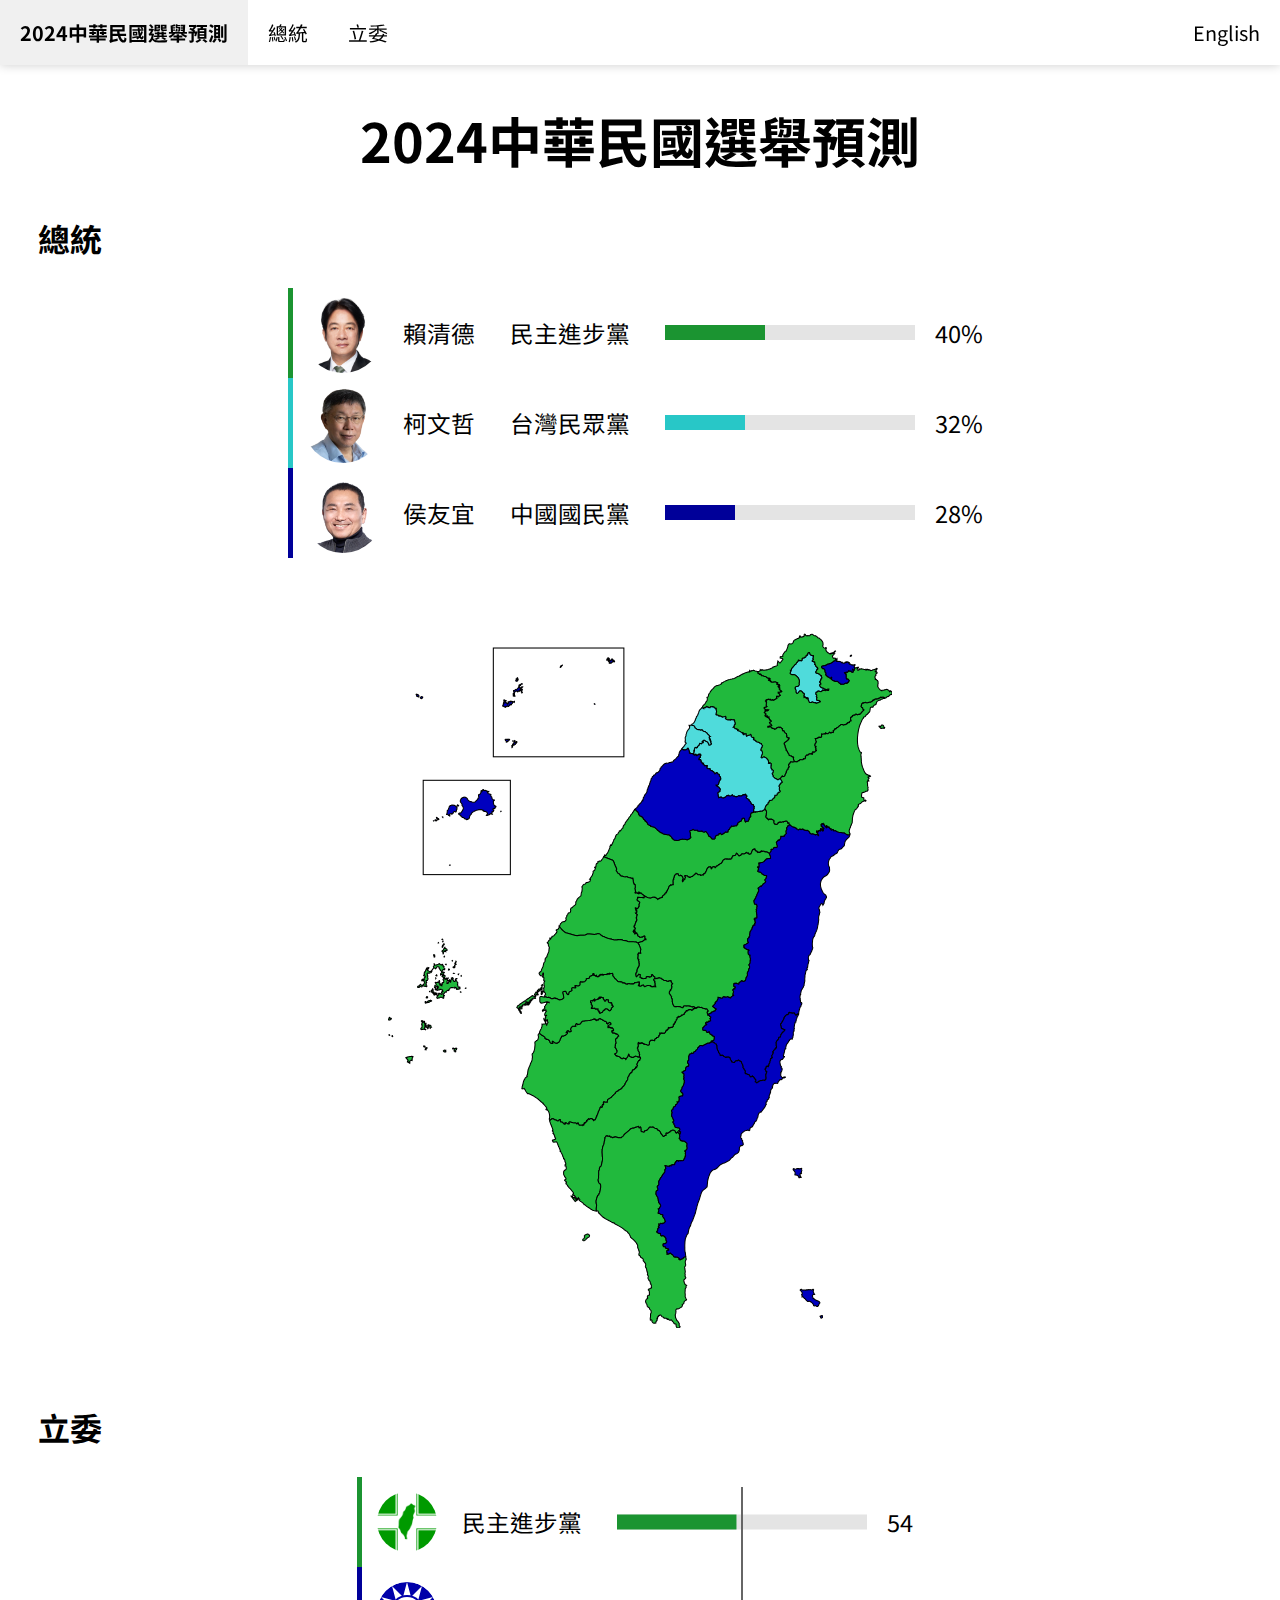
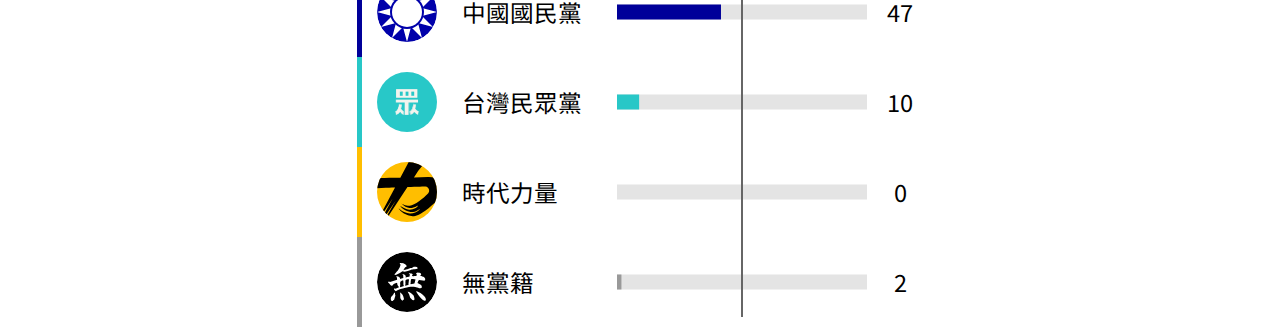
==== zh/index.html @ 4118e0be "added Chinese (Traditional)" ====
<html>
<head>
	<title>2024中華民國選舉預測</title>
	<link rel="stylesheet" href="../index.css">
	<link rel="stylesheet" href="https://fonts.googleapis.com/css2?family=Noto+Sans+TC:wght@100;300;400;500;700;900">
	<link rel="icon" href="../img/vote.png">
</head>

<body class="zh-tw">
<div class="navbar">
	<ul>
		<li id="nav-title"><a href="#main">2024中華民國選舉預測</a></li>
		<li ><a href="#presidential">總統</a></li>
		<li ><a href="#legislative">立委</a></li>
		<li id="lang-zh"><a href="../index.html">English</a></li>
	</ul>
</div>

<div id="main">
	<h1>2024中華民國選舉預測</h1>

	<div class="presidential">
		<h2 id="presidential">總統</h2>
		<table>
			<tr class="dpp-row">
				<td class="image"><img src="../img/laichingte.png" alt="Lai Ching-te"></td>
				<td class="nominee">賴清德</td>
				<td class="party">民主進步黨</td>
				<td class="share-bar">
					<svg width="250" height="15">
						<rect x="0" y="0" width="250" height="15" style="fill: #E4E4E4" />
						<rect x="0" y="0" width="100" height="15" style="fill: #1B9431" />
					</svg>
				</td>
				<td class="vote">40%</td>
			</tr>
			<tr class="tpp-row">
				<td class="image"><img src="../img/kowenje.png" alt="Ko Wen-je"></td>
				<td class="nominee">柯文哲</td>
				<td class="party">台灣民眾黨</td>
				<td class="share-bar">
					<svg width="250" height="15">
						<rect x="0" y="0" width="250" height="15" style="fill: #E4E4E4" />
						<rect x="0" y="0" width="80" height="15" style="fill: #28C7C7" />
					</svg>
				</td>
				<td class="vote">32%</td>
			</tr>
			<tr class="kmt-row">
				<td class="image"><img src="../img/houyuih.png" alt="Hou Yu-ih"></td>
				<td class="nominee">侯友宜</td>
				<td class="party">中國國民黨</td>
				<td class="share-bar">
					<svg width="250" height="15">
						<rect x="0" y="0" width="250" height="15" style="fill: #E4E4E4" />
						<rect x="0" y="0" width="70" height="15" style="fill: #000099" />
					</svg>
				</td>
				<td class="vote">28%</td>
			</tr>
		</table>
		<svg id="presidential-map" xmlns="http://www.w3.org/2000/svg" viewbox="0 0 1440 2055">
			<g fill="#F0F0F0" stroke="#000000" stroke-width="3">
				<path class="taipei county" d="M 1207.6293 134.4372 1207.5998 134.5578 1207.5789 134.6274 1207.537 134.7604 1207.6724 134.9954 1207.9014 135.1694 1207.9248 135.2117 1207.9974 135.3223 1208.2608 135.4317 1208.3937 135.4926 1208.6559 135.6244 1208.8037 135.6256 1208.9304 135.5945 1208.9908 135.5821 1209.0917 135.5349 1209.1939 135.515 1209.3231 135.5336 1209.4844 135.4665 1209.5484 135.4367 1209.7084 135.3658 1209.7872 135.3347 1209.9841 135.2825 1210.1171 135.2688 1210.2254 135.285 1210.2796 135.3248 1210.346 135.4155 1210.3817 135.4404 1210.4962 135.4727 1210.5738 135.4752 1210.7941 135.4143 1210.895 135.4255 1211.1585 135.7052 1211.3653 135.8058 1211.4945 135.8369 1211.6348 135.8817 1211.8613 136.0669 1211.9721 136.1129 1212.0964 135.9836 1212.1481 135.8407 1212.1789 135.7375 1212.5987 135.4217 1212.8793 135.3919 1213.1095 135.4105 1213.2314 135.4329 1213.2991 135.4652 1213.4382 135.5162 1213.6007 135.5423 1213.7964 135.561 1214.2334 135.7226 1214.3626 135.7996 1214.3774 135.8456 1214.2986 135.9078 1214.1189 136.0482 1214.1115 136.0545 1213.9675 136.2447 1213.9379 136.3453 1213.8998 136.5231 1213.8444 136.6648 1213.8641 136.7655 1213.9761 136.9196 1214.077 136.9905 1214.2137 137.0788 1214.3158 137.1782 1214.3552 137.2354 1214.4143 137.3435 1214.4131 137.433 1214.338 137.6431 1214.3799 137.7687 1214.4562 137.9415 1214.3749 138.1055 1214.418 138.1652 1214.4439 138.1863 1214.5005 138.2547 1214.5226 138.3057 1214.5386 138.5257 1214.5251 138.5655 1214.4771 138.6488 1214.434 138.7445 1214.4254 138.7818 1214.4414 138.8725 1214.5066 138.9695 1214.5497 139.095 1214.5386 139.2007 1214.3811 139.2703 1214.2962 139.2504 1214.2703 139.2305 1213.9761 139.417 1214.0426 139.6756 1214.0438 139.8459 1213.997 139.9441 1213.9478 139.9851 1213.7988 140.0858 1213.7435 140.1168 1213.6401 140.1728 1213.5662 140.2673 1213.5416 140.3617 1213.4886 140.4811 1213.3705 140.7769 1213.4973 141.0678 1213.613 141.2331 1213.6721 141.3027 1213.8112 141.488 1213.8592 141.5837 1213.8936 141.6918 1213.8936 141.7913 1213.853 141.9454 1213.8333 142.0436 1213.805 142.1319 1213.7631 142.1841 1213.6561 142.204 1213.5551 142.2239 1213.352 142.3283 1213.3139 142.3855 1213.2018 142.6217 1213.1686 142.7087 1213.1464 142.8852 1213.0984 142.9759 1213.0098 143.0542 1212.9113 143.1897 1212.9003 143.2768 1212.9323 143.3861 1212.9827 143.5303 1213.096 143.6571 1213.1784 143.82 1213.1206 144.0587 1213.5957 144.4353 1213.6339 144.5646 1213.6204 144.9176 1213.6745 145.0109 1213.7619 145.1675 1213.8419 145.3229 1213.9293 145.4298 1213.9773 145.482 1214.077 145.6125 1214.2248 145.8126 1214.2728 145.9755 1214.2875 146.0103 1214.3109 146.1247 1214.1078 146.2689 1214.0352 146.4603 1214.034 146.6169 1214.045 146.8432 1214.0475 146.8867 1214.0266 146.96 1213.9515 147.0868 1213.8764 147.2161 1213.7755 147.3342 1213.6314 147.4572 1213.5736 147.5418 1213.4899 147.676 1213.4173 147.8588 1213.3126 147.9632 1212.968 148.2528 1212.8338 148.4567 1212.7119 148.5922 1212.5433 148.7302 1212.2515 148.8818 1212.0915 149.0198 1211.7469 149.5282 1211.449 149.7283 1211.0944 150.8459 1211.0391 151.1691 1210.9061 151.7272 1210.9024 151.808 1210.9283 151.8851 1211.689 152.5949 1211.8798 152.6943 1212.2897 152.7789 1212.7685 152.7838 1213.0184 152.7441 1213.1452 152.7416 1213.5564 152.7838 1213.8665 152.7403 1214.1078 152.5849 1214.2666 152.672 1214.3097 152.8062 1214.3232 152.8646 1214.3897 153.0039 1214.5079 153.0523 1214.7565 153.0958 1214.9055 153.1555 1215.0138 153.2376 1215.1381 153.332 1215.2304 153.4178 1215.3068 153.4862 1215.5874 153.7224 1215.7056 153.8106 1215.7807 153.8529 1215.9272 153.915 1215.9949 153.9374 1216.2755 153.9424 1216.3814 153.9598 1216.5562 154.0555 1216.646 154.1898 1216.7384 154.2096 1216.9649 154.1922 1217.0215 154.1649 1217.1421 154.1301 1217.3908 153.9461 1217.701 153.7597 1217.7416 153.8765 1217.7662 153.9934 1217.7933 154.1214 1217.8708 154.4595 1217.9078 154.6335 1217.9188 154.682 1217.9459 154.8299 1217.9632 154.8909 1217.9915 155.004 1218.021 155.1059 1218.0456 155.2228 1218.0555 155.3396 1218.0579 155.3955 1218.0444 155.5087 1218.0616 155.7001 1218.0998 155.812 1218.1909 156.0009 1218.2906 156.206 1218.3214 156.2682 1218.3866 156.4024 1218.6956 157.1495 1218.7411 157.2863 1218.6266 157.6368 1218.6414 157.832 1218.6734 157.9501 1218.7079 158.0321 1218.778 158.2335 1218.7657 158.3839 1218.7423 158.5169 1218.6488 158.768 1218.522 158.8749 1218.3263 158.9905 1218.2266 159.0539 1218.2167 159.0788 1218.1675 159.2317 1218.1379 159.3311 1218.1219 159.4455 1218.1047 159.5711 1217.9262 159.9079 1217.8511 159.9726 1217.7404 160.0658 1217.632 160.1242 1217.4991 160.2485 1217.5237 160.4076 1217.6222 160.4959 1217.6591 160.5183 1217.8647 160.6451 1218.0124 160.7172 1218.0998 160.7681 1218.4186 160.9546 1218.5097 161.018 1218.6143 161.1038 1218.9553 161.2219 1219.1387 161.2281 1219.2557 161.2467 1219.3726 161.2741 1219.7148 161.565 1219.7923 161.7104 1219.8367 161.877 1219.8687 162.3518 1219.8637 162.6638 1219.865 162.7347 1219.9733 162.9522 1220.2109 163.171 1220.4718 163.539 1220.6072 163.7217 1220.7463 164.0188 1220.8928 164.3954 1221.0048 164.8268 1221.0036 165.0617 1220.9654 165.1823 1220.9051 165.4086 1220.8891 165.4657 1220.9027 165.5528 1221.4123 165.9443 1222.2444 167.262 1222.3355 167.4074 1222.4204 167.4509 1222.6137 167.5305 1222.7159 167.5653 1222.8857 167.6262 1223.3252 167.8636 1223.4113 167.9047 1223.5086 168.0103 1223.5898 168.1558 1223.7092 168.2838 1223.9259 168.5536 1223.9813 168.648 1224.0268 168.7549 1224.1991 168.796 1224.5758 168.9799 1224.7026 169.0657 1224.8306 169.1564 1224.987 169.2857 1225.2368 169.5903 1225.3058 169.7531 1225.4079 169.7382 1225.4744 169.7034 1225.5766 169.6375 1225.6467 169.5704 1225.728 169.466 1225.7809 169.3193 1226.1613 169.42 1226.1551 169.4796 1226.0973 169.5145 1225.9963 169.5953 1225.9853 169.7357 1225.9803 169.8128 1225.9742 169.9582 1225.936 170.131 1225.7428 170.4356 1225.5864 170.6556 1225.5815 170.7675 1225.5926 170.847 1225.5581 171.0335 1225.5827 171.2796 1225.6074 171.3716 1225.6874 171.5767 1225.7231 171.6861 1225.7255 171.798 1225.7169 171.895 1225.5778 172.4742 1225.5815 172.7241 1225.5938 172.8484 1225.6221 172.9031 1225.744 172.9391 1225.9299 172.9727 1226.0419 172.9938 1226.2401 173.0224 1226.4826 173.056 1226.7521 173.046 1227.0045 173.1107 1227.1793 173.1617 1227.2384 173.1853 1227.3073 173.2151 1227.3122 173.2188 1227.2679 173.3954 1227.1793 173.7422 1227.146 173.823 1227.0907 173.8739 1226.9688 174.0144 1226.6697 174.3587 1226.5072 174.544 1226.2536 174.7913 1226.1268 174.9629 1225.8695 175.163 1225.6591 175.4315 1225.616 175.6118 1225.5237 175.7162 1225.4326 175.7759 1225.3513 175.8194 1225.0103 175.9636 1224.7925 175.7323 1224.6509 175.5919 1224.5093 175.5683 1224.401 175.6466 1224.2065 175.6553 1224.0404 175.8604 1223.9567 176.1475 1223.932 176.2383 1223.852 176.467 1223.8016 176.8051 1223.8065 177.2439 1223.6785 177.6243 1223.6366 177.7275 1223.6255 177.7996 1223.6132 177.9935 1223.479 178.303 1223.335 178.492 1223.2944 178.5902 1223.2045 178.8139 1223.1775 178.8537 1223.0421 178.9805 1222.914 178.9246 1222.6875 179.0253 1222.594 179.1061 1222.5718 179.2229 1222.5595 179.3348 1222.5127 179.4976 1222.4697 179.6045 1222.333 179.9253 1222.2555 180.2261 1222.2124 180.333 1222.189 180.4014 1222.0991 180.6214 1222.0499 180.7084 1221.9761 180.8016 1221.9194 180.9197 1221.8148 181.1559 1221.8394 181.3063 1221.8776 181.3784 1221.7717 181.55 1221.7151 181.6084 1221.5821 181.7327 1221.5674 181.7526 1221.5181 181.8607 1221.4283 182.0385 1221.4012 182.0584 1221.2781 182.2386 1221.2252 182.3567 1221.1993 182.3766 1221.0824 182.5332 1220.9236 182.578 1220.8423 182.7247 1220.8239 182.7968 1220.8214 182.9646 1220.8522 183.0417 1220.8805 183.0914 1220.9839 183.207 1221.0688 183.2965 1221.139 183.3736 1221.1673 183.422 1221.2239 183.5265 1221.2843 183.6818 1221.3163 183.8211 1221.4024 184.3183 1221.5563 184.5421 1221.8419 185.1561 1221.9773 185.3575 1222.1151 185.4296 1222.2173 185.4918 1222.3663 185.6235 1222.4943 185.621 1222.6531 185.6111 1222.7454 185.6297 1222.887 185.7404 1222.9497 185.8237 1222.983 185.8746 1223.1787 185.9144 1223.3695 185.8125 1223.5357 185.8485 1223.7425 185.9007 1223.8299 185.9169 1223.9874 185.9331 1224.0379 185.9306 1224.1795 185.9268 1224.3013 185.9119 1224.6275 185.9741 1225.0584 186.2724 1225.275 186.3184 1225.4079 186.3495 1225.467 186.3793 1225.7465 186.5148 1225.8043 186.5136 1226.2487 186.5322 1226.5207 186.5397 1226.5626 186.5496 1226.6524 186.6217 1226.7571 186.7125 1226.8678 186.7448 1227.3295 186.8032 1227.6557 186.976 1227.732 187.027 1227.7935 187.0866 1227.9659 187.2072 1228.0373 187.2395 1228.2625 187.3825 1228.3056 187.4198 1228.3881 187.4844 1228.4385 187.5304 1228.7894 187.7964 1229.2411 187.9406 1229.3999 188.0289 1229.5981 188.0774 1229.779 188.0799 1229.9452 188.0761 1230.1631 188.0736 1230.4019 188.1047 1230.5693 188.1557 1230.7121 188.2352 1231.0112 188.3546 1231.1405 188.408 1231.3337 188.4888 1231.5344 188.6691 1231.6821 188.8655 1231.7276 188.8978 1231.8803 189.1141 1231.9012 189.1676 1231.9578 189.2794 1232.0908 189.4497 1232.108 189.574 1232.14 189.6598 1232.1942 189.7257 1232.273 189.814 1232.364 189.9246 1232.4391 190.0762 1232.7038 190.2242 1232.8934 190.3249 1232.9537 190.3771 1233.0472 190.4964 1233.0743 190.5449 1233.1211 190.6356 1233.2774 190.7251 1233.3353 190.75 1233.4719 190.8619 1233.8018 191.1416 1233.9581 191.2684 1234.1674 191.4536 1234.3828 191.5493 1234.453 191.5853 1234.5798 191.691 1234.6376 191.7333 1234.6881 191.788 1234.7373 191.8588 1234.7878 191.9682 1234.8838 192.1559 1235.1891 192.3846 1235.3319 192.4294 1235.4353 192.4617 1235.5177 192.494 1235.5879 192.5313 1235.727 192.5239 1235.8526 192.4841 1235.9621 192.448 1236.1172 192.4518 1236.1689 192.4431 1236.3142 192.4244 1236.3462 192.4294 1236.516 192.4381 1236.5862 192.4381 1236.6896 192.4518 1236.7807 192.4816 1236.8952 192.6072 1237.0195 192.7911 1237.102 192.9341 1237.1586 193.0708 1237.1377 193.1765 1237.086 193.2623 1236.7795 193.5109 1236.6958 193.5867 1236.6884 193.6128 1236.6539 193.716 1236.596 193.9683 1236.5788 194.0367 1236.5517 194.1548 1236.537 194.4258 1236.6441 194.5551 1236.7635 194.7316 1236.7893 194.7751 1236.8225 194.8721 1236.8435 194.964 1236.889 195.2002 1237.006 195.4004 1237.1167 195.552 1237.1709 195.6428 1237.2091 195.8118 1237.1414 195.8864 1237.0761 195.9486 1237.0687 195.9896 1237.0429 196.0567 1237.0293 196.1475 1237.1118 196.3613 1237.1377 196.401 1237.1968 196.4557 1237.2509 196.5117 1237.3851 196.6745 1237.4072 196.7093 1237.4762 196.8113 1237.6399 196.9741 1237.9341 197.2936 1238.1015 197.4502 1238.1987 197.6068 1238.2443 197.9014 1238.2541 198.0407 1238.2468 198.0755 1238.2689 198.2619 1238.2898 198.3191 1238.3502 198.4297 1238.4265 198.5665 1238.4265 198.6386 1238.4142 198.6759 1238.3231 198.8362 1238.2468 198.9593 1238.1778 199.1408 1238.0904 199.29 1238.0116 199.3981 1237.8935 199.5535 1237.8972 199.863 1237.9427 199.9911 1238.0523 200.1402 1238.1015 200.2223 1238.1298 200.3143 1238.1298 200.3951 1238.0633 200.5952 1238.0129 200.7232 1237.9464 200.8811 1237.859 200.9905 1237.7187 201.0775 1237.294 201.1359 1237.1574 201.1658 1236.9973 201.2876 1236.969 201.3274 1236.8964 201.4107 1236.8656 201.4455 1236.8102 201.5412 1236.7622 201.6195 1236.5616 201.8184 1236.3868 201.9613 1236.2735 202.0633 1236.1246 202.2261 1236.0975 202.3231 1236.132 202.5021 1236.1443 202.5406 1236.2292 202.6699 1236.2809 202.7718 1236.2711 202.9409 1236.1234 203.0913 1235.9892 203.1261 1235.9375 203.2554 1235.9498 203.3126 1235.9953 203.4195 1236.0692 203.4655 1236.0938 203.4742 1236.1788 203.458 1236.3031 203.3511 1236.4151 203.187 1236.4926 203.1112 1236.5579 203.0565 1236.5862 203.0515 1236.5813 203.146 1236.5702 203.2019 1236.564 203.2902 1236.5517 203.407 1236.5148 203.5413 1236.4963 203.5724 1236.4471 203.6668 1236.3548 203.7476 1236.0483 203.8695 1235.6519 204.0161 1235.5928 204.1094 1235.5928 204.1641 1235.5781 204.2486 1235.5941 204.3779 1235.6002 204.5184 1235.6101 204.7446 1235.5633 204.9161 1235.4759 205.1076 1235.455 205.1921 1235.402 205.3947 1235.0968 205.4531 1234.933 205.3885 1234.8838 205.3686 1234.837 205.3748 1234.7558 205.4121 1234.5834 205.8957 1234.5194 205.9802 1234.4702 206.0312 1234.3668 206.1418 1234.2806 206.2288 1234.2326 206.4302 1234.2597 206.6689 1234.3508 206.8479 1234.4591 206.9299 1234.501 206.9585 1234.5884 207.1238 1234.5908 207.5763 1234.6007 207.7367 1234.6142 207.7852 1234.6155 207.9642 1234.6635 208.1146 1234.7065 208.2004 1234.7336 208.3856 1234.7016 208.4602 1234.4517 208.4452 1234.4087 208.5733 1234.1145 208.9226 1233.9741 209.0021 1233.8449 209.022 1233.7538 208.9947 1233.7119 208.9885 1233.675 209.1414 1233.4313 209.2992 1233.3094 209.385 1233.2122 209.5392 1233.1568 209.5752 1232.8318 209.5615 1232.7247 209.5702 1232.6705 209.6026 1232.6398 209.7256 1232.6398 209.794 1232.6755 209.9295 1232.7641 210.0662 1232.817 210.157 1232.8404 210.2228 1232.849 210.3223 1232.8478 210.4205 1232.8355 210.4814 1232.8269 210.5659 1232.801 210.6492 1232.7592 210.7897 1232.79 210.9003 1232.8355 211.0209 1232.7284 211.0532 1232.6016 210.9588 1232.5105 210.8456 1232.4588 210.7425 1232.4231 210.6492 1232.3222 210.597 1232.1942 210.6554 1232.1732 210.7014 1232.1696 210.9675 1232.1708 211.047 1232.1499 211.1328 1232.0403 211.4063 1232.0255 211.446 1231.9591 211.6002 1231.9135 211.6959 1231.8938 211.7382 1231.8889 211.7469 1231.9948 211.8003 1232.3628 211.9308 1232.529 211.993 1232.6152 212.0377 1232.7863 212.1123 1232.8724 212.1409 1233.0029 212.167 1233.1543 212.2354 1233.6208 212.5462 1233.8781 212.76 1234.0603 212.9278 1234.4764 213.3691 1234.5674 213.4698 1234.8235 213.8191 1234.8764 213.9086 1235.0364 214.2355 1235.0684 214.3151 1235.1054 214.4481 1235.2198 214.7613 1235.2999 214.949 1235.3528 215.0472 1235.4242 215.174 1235.4931 215.2934 1235.5842 215.4363 1235.6778 215.5693 1235.8341 215.7856 1235.8636 215.8291 1235.9252 215.9149 1235.9658 216.0007 1236.084 216.1859 1236.1332 216.2779 1236.1837 216.3811 1236.2181 216.4855 1236.228 216.5551 1236.1985 216.6918 1236.0729 216.795 1235.8107 216.9144 1235.7541 216.9056 1235.6519 216.7341 1235.5559 216.6545 1235.4685 216.5924 1235.3319 216.5004 1235.2358 216.3985 1235.0832 216.2282 1234.9675 216.1312 1234.5601 215.946 1234.4 215.9398 1234.2363 215.9659 1234.0751 216.2095 1234.0615 216.3487 1234.0628 216.447 1234.1206 216.6235 1234.24 216.7987 1234.3471 216.9827 1234.3754 217.0436 1234.5305 217.4414 1234.5256 217.6154 1234.5145 217.6851 1234.4567 217.792 1233.9717 218.0381 1233.6565 218.1873 1233.4337 218.2954 1233.2589 218.3824 1233.0029 218.5018 1232.9746 218.5465 1232.7383 218.8424 1232.5339 219.0487 1232.4724 219.1009 1232.2988 219.2476 1232.2545 219.2687 1232.0772 219.4092 1232.0157 219.5994 1232.0034 220.0966 1232.0071 220.3564 1232.0735 220.5081 1232.1105 220.8201 1232.1203 220.9568 1232.2028 221.1209 1232.3653 221.3621 1232.4305 221.4765 1232.4847 221.5958 1232.5647 221.7599 1232.6902 221.9936 1232.801 222.2136 1232.8773 222.3727 1233.0681 222.7556 1233.1654 222.947 1233.2983 223.2006 1233.3365 223.2789 1233.419 223.4443 1233.5531 223.6755 1233.6171 223.7575 1233.7279 223.847 1233.8166 223.9266 1233.9667 224.0994 1234.0529 224.2199 1234.1883 224.425 1234.2252 224.5195 1234.2856 224.6413 1234.384 224.8017 1234.4296 224.875 1234.6278 225.1672 1234.7312 225.3064 1234.8383 225.4295 1234.9096 225.4978 1234.9897 225.5786 1235.0352 225.6134 1235.2297 225.6756 1235.2999 225.6818 1235.5424 225.7638 1235.7799 225.9453 1235.9116 226.0709 1236.2342 226.4015 1236.3646 226.5457 1236.4619 226.6874 1236.5099 226.7931 1236.6724 226.9808 1236.8189 226.9932 1236.8976 226.9572 1237.1044 226.8839 1237.2595 226.8466 1237.3371 226.8689 1237.4713 226.8963 1237.5279 226.9236 1237.6313 226.9734 1237.7999 227.0865 1237.8787 227.1499 1237.9045 227.176 1238.0363 227.2394 1238.1926 227.2829 1238.3686 227.3189 1238.733 227.4171 1238.8942 227.4706 1239.1232 227.5887 1239.1712 227.6185 1239.3165 227.9044 1239.3694 228.1381 1239.3903 228.4439 1239.4974 228.4787 1239.634 228.4253 1239.8827 228.3084 1240.0661 228.25 1240.268 228.1891 1240.4809 228.1381 1240.7136 228.0685 1240.7936 228.0511 1240.9142 228.0399 1241.0706 228.0685 1241.2047 228.1157 1241.2478 228.1468 1241.3414 228.3258 1241.3672 228.4377 1241.4017 228.5471 1241.4411 228.618 1241.6306 228.6416 1241.8867 228.5235 1242.0122 228.6242 1242.0565 228.6702 1242.1587 228.7435 1242.219 228.7796 1242.3064 228.828 1242.3815 228.8591 1242.5649 228.8976 1242.8222 228.9586 1242.9871 229.0443 1243.1275 229.0928 1243.2247 229.1214 1243.2764 229.1363 1243.349 229.1898 1243.434 229.2258 1243.5078 229.2457 1243.6014 229.3315 1243.6235 229.3713 1243.6666 229.4421 1243.7085 229.5117 1243.7319 229.5689 1243.7713 229.6137 1244.0113 229.7877 1244.3978 230.0835 1244.4827 230.1594 1244.5751 230.2451 1244.7573 230.2762 1244.8656 230.2924 1245.3826 230.6106 1245.4466 230.6454 1245.8343 230.7287 1245.9587 230.8319 1246.0768 230.8704 1246.1642 230.9052 1246.2701 231.0096 1246.4264 231.1327 1246.6751 231.2421 1246.7058 231.3304 1246.776 231.4596 1246.893 231.5367 1247.1675 231.6063 1247.2339 231.6013 1247.3841 231.6001 1247.506 231.6821 1247.5847 231.7331 1247.6869 231.7219 1247.7792 231.7542 1247.89 231.8798 1248.0968 232.0737 1248.1091 232.1707 1248.0759 232.295 1248.071 232.4379 1248.3061 232.5747 1248.3787 232.5461 1248.5277 232.464 1248.7701 232.2477 1248.8625 232.1881 1249.0126 232.3099 1249.1776 232.5175 1249.297 232.6058 1249.3807 232.5809 1249.4989 232.5225 1249.6195 232.479 1249.7832 232.5585 1250.0245 232.75 1250.0614 232.7698 1250.2978 232.7002 1250.443 232.6704 1250.5575 232.6779 1250.6055 232.689 1250.8197 232.5337 1250.8357 232.5013 1250.9095 232.4616 1250.9711 232.4814 1251.1816 232.704 1251.2924 232.7798 1251.3293 232.7947 1251.5829 232.8357 1251.6961 232.8382 1251.7774 232.8034 1251.8869 232.7412 1252.0297 232.6368 1252.1036 232.5921 1252.2242 232.6095 1252.3276 232.6617 1252.4125 232.6915 1252.5295 232.6853 1252.607 232.7848 1252.644 232.8531 1252.6833 232.8482 1252.7313 232.7997 1252.9086 232.7164 1253.3542 232.6244 1253.6361 232.5088 1253.7974 232.3845 1253.817 232.3422 1253.8626 232.2042 1253.9426 232.0774 1254.1482 231.9308 1254.2466 231.891 1254.3267 231.85 1254.4301 231.7841 1254.5741 231.6933 1254.8806 231.5541 1254.9618 231.487 1255.0369 231.4422 1255.2376 231.3042 1255.3471 231.2446 1255.4678 231.1924 1255.5355 231.1576 1255.6512 231.1029 1255.7435 231.0817 1255.9331 231.0755 1256.0008 231.088 1256.1509 231.1315 1256.3319 231.1812 1256.8144 231.2346 1257.0015 231.3018 1257.1295 231.3975 1257.6465 231.5802 1257.7832 231.6175 1257.9814 231.5603 1258.0872 231.4783 1258.1451 231.4298 1258.2879 231.3863 1258.3297 231.3813 1258.3186 231.6411 1258.2583 231.7903 1258.1241 232.0625 1258.0724 232.1893 1258.0023 232.249 1257.8533 232.387 1257.8336 232.428 1257.8139 232.5486 1257.8016 232.7512 1257.809 232.868 1257.8644 233.0819 1257.9383 233.3292 1258.0884 233.6649 1258.0884 233.7059 1258.0466 233.8401 1257.8743 234.3933 1257.8349 234.4853 1257.6416 234.6059 1257.5517 234.7389 1257.489 234.9887 1257.4471 235.1976 1257.3006 235.3691 1257.0865 235.4574 1256.7541 235.5742 1256.4636 235.527 1256.1928 235.4611 1255.9035 235.3592 1255.7595 235.2672 1255.6179 235.2038 1255.4985 235.2013 1255.4444 235.1976 1255.2376 235.1789 1255.0751 235.1827 1255.0209 235.1827 1254.9668 235.1864 1254.7575 235.1988 1254.7009 235.2038 1254.4941 235.1566 1254.451 235.1715 1254.3944 235.1653 1254.3119 235.1068 1253.9229 235.2896 1253.7949 235.1976 1253.5438 235.1081 1253.5216 235.113 1253.3998 235.0733 1253.2705 235.0136 1253.1499 234.9614 1253.0662 234.9974 1252.9037 235.0584 1252.6846 234.9216 1252.4556 234.7861 1252.3116 234.7289 1252.1109 234.6631 1251.9103 234.6432 1251.6284 234.7526 1251.5583 234.7588 1251.4918 234.7749 1251.2505 234.8135 1251.0068 234.8992 1250.8702 234.9253 1250.7409 234.9378 1250.5796 234.939 1250.3852 234.9166 1250.2165 234.8856 1249.974 234.8818 1249.8977 234.8968 1249.8337 234.9527 1249.7463 235.0285 1249.6921 235.0745 1249.6195 235.1429 1249.5604 235.2299 1249.4927 235.3269 1249.4066 235.4052 1249.361 235.44 1249.2601 235.5257 1249.0336 235.614 1248.8095 235.7806 1248.5769 235.977 1248.2839 236.1771 1247.9626 236.2169 1247.7571 235.9857 1247.7152 235.8676 1247.6217 235.6476 1247.565 235.5419 1247.4592 235.394 1247.3952 235.3368 1247.3016 235.1976 1247.2265 235.1292 1247.1502 235.0695 1247.1133 235.0409 1246.9607 234.9788 1246.8868 234.9589 1246.8277 234.9477 1246.6837 234.893 1246.5594 234.8147 1246.3698 234.6991 1246.2578 234.5897 1246.1211 234.6084 1245.9993 234.6631 1245.9168 234.7041 1245.774 234.7376 1245.4675 234.9365 1245.3764 234.995 1245.193 235.1242 1245.0748 235.2013 1245.0428 235.2038 1244.921 235.1951 1244.8533 235.1839 1244.7831 235.1727 1244.7068 235.1615 1244.5369 235.1479 1243.7836 235.0621 1243.6002 234.9651 1243.5768 234.9452 1243.5201 234.9092 1243.3257 234.8706 1243.2641 234.9179 1243.0893 235.0409 1242.9465 235.0671 1242.7286 235.1416 1242.6191 235.1914 1242.4701 235.2983 1242.3261 235.2846 1242.3606 235.0037 1242.3471 234.944 1242.2806 234.9005 1242.1809 234.8719 1241.963 234.8247 1241.8239 234.7737 1241.6725 234.6581 1241.6183 234.6046 1241.4952 234.4878 1241.3684 234.3958 1241.297 234.3734 1241.201 234.3796 1241.1419 234.3436 1241.057 234.2852 1240.9979 234.2168 1240.8576 234.0999 1240.6385 233.9781 1240.0686 234.274 1239.991 234.3399 1239.8421 234.5052 1239.8039 234.5661 1239.6291 234.985 1239.5491 235.2137 1239.5048 235.3517 1239.4937 235.4487 1239.506 235.532 1239.5146 235.6438 1239.5208 235.7346 1239.5183 235.8228 1239.5072 235.9136 1239.4765 235.9931 1239.4038 236.1336 1239.3041 236.2915 1239.1687 236.519 1239.122 236.5973 1239.037 236.6992 1238.9484 236.8832 1238.8868 237.061 1238.845 237.2027 1238.7268 237.3556 1238.648 237.4003 1238.5213 237.4737 1238.1495 237.5445 1237.9513 237.5097 1237.7322 237.5321 1237.603 237.7011 1237.5131 237.8615 1237.4565 237.9286 1237.4072 237.9858 1237.2805 238.0902 1237.0798 238.1959 1236.985 238.2506 1236.6834 238.3277 1236.02 238.7006 1235.951 238.7714 1235.8673 238.8398 1235.7553 238.8696 1235.4303 238.8112 1235.3306 238.7714 1235.2482 238.7254 1235.0844 238.626 1234.997 238.5725 1234.8198 238.4868 1234.6992 238.4631 1234.6155 238.4346 1234.4456 238.2854 1234.2375 238.1996 1234.0923 238.2207 1233.9741 238.2904 1233.7993 238.3774 1233.6528 238.3799 1233.2749 238.2941 1232.9611 238.2655 1232.7493 238.2158 1232.6065 238.1424 1232.4908 238.0082 1232.4219 237.8913 1232.3714 237.8056 1232.2459 237.6688 1232.0982 237.5147 1231.9812 237.4637 1231.868 237.4824 1231.7658 237.5097 1231.4765 237.5706 1231.383 237.598 1231.2082 237.6539 1231.0666 237.6651 1230.8118 237.7123 1230.6875 237.7645 1230.5484 237.7993 1230.4167 237.7409 1230.3342 237.6775 1230.2653 237.5942 1230.2345 237.5433 1230.1274 237.5209 1230.0449 237.5358 1229.8677 237.5893 1229.3704 237.3618 1229.0651 237.3891 1228.9875 237.3916 1228.8004 237.2996 1228.649 237.1853 1228.5863 237.0659 1228.521 236.918 1228.4484 236.8099 1228.281 236.826 1228.1628 236.9379 1228.0508 237.0846 1227.9929 237.23 1227.9339 237.3941 1227.8834 237.4848 1227.6963 237.6502 1227.4612 237.6663 1226.7854 237.7161 1226.5306 237.7322 1226.1576 237.8031 1226.0665 237.8192 1225.8745 237.8379 1225.7551 237.8416 1225.6197 237.8913 1225.5901 237.9423 1225.5003 238.1039 1225.3784 238.3774 1225.3427 238.4905 1225.3316 238.5962 1225.2799 238.8075 1225.1334 239.0834 1225.0879 239.1779 1225.051 239.393 1225.0596 239.5508 1225.0387 239.8082 1225.0091 239.925 1224.9476 240.0543 1224.8639 240.1836 1224.4761 240.2159 1224.3863 240.1798 1224.2582 240.155 1224.1462 240.1699 1223.8754 240.3452 1223.8003 240.3663 1223.6465 240.3576 1223.4384 240.2867 1223.0027 240.3725 1222.7725 240.3713 1222.5509 240.3626 1222.4512 240.3514 1222.2185 240.3539 1222.1632 240.3725 1222.0548 240.4919 1222.0204 240.6025 1222.1668 241.3197 1221.6289 242.032 1221.1821 244.8091 1221.3064 246.1454 1222.3835 246.5556 1223.3892 247.5712 1223.804 248.547 1223.7695 249.9181 1223.3129 251.0531 1222.5398 252.1669 1223.1467 252.9649 1223.0347 253.7866 1224.5303 254.5138 1224.5315 255.9533 1223.4864 256.8272 1223.9136 260.4744 1223.2156 261.3607 1223.8397 262.5143 1225.083 262.9667 1226.2918 263.8207 1228.926 263.9189 1229.5464 263.7014 1230.701 264.4124 1231.2279 264.3553 1232.1745 265.3957 1233.9618 266.1751 1234.1883 266.7768 1234.0123 268.0137 1233.2282 268.215 1232.5708 267.8123 1231.5258 268.5979 1230.8475 268.4487 1228.5026 269.8671 1228.0643 270.383 1226.3964 270.4675 1224.1868 271.7106 1222.8205 271.4968 1222.0659 271.9381 1220.8731 271.3153 1220.1038 269.7913 1218.9245 269.5675 1217.6443 270.2872 1216.0441 270.3954 1215.34 269.5911 1214.1681 269.4942 1212.2749 268.4425 1210.1097 268.3033 1210.0026 269.2095 1209.2813 269.8944 1207.9087 269.7092 1206.0857 269.9118 1204.7144 269.606 1203.044 269.575 1201.6014 267.4381 1201.0413 265.1906 1200.3064 264.5442 1199.8103 262.6871 1199.0841 262.3377 1198.6742 260.3501 1199.1358 258.0566 1198.4341 256.8036 1197.4912 256.5002 1197.5749 257.3878 1196.536 258.5202 1195.5205 258.8074 1194.3227 258.5202 1193.9732 257.9459 1194.2895 256.6308 1193.8944 255.9235 1191.7501 256.223 1190.0944 255.7034 1189.9258 255.2323 1190.1732 253.5865 1189.7399 252.5435 1189.0383 252.045 1188.6308 253.1775 1187.3322 254.6356 1187.3543 253.0681 1187.1426 251.7691 1186.7253 250.4924 1187.2694 248.4177 1188.1951 247.6383 1188.4154 246.936 1187.7642 245.632 1187.3654 244.0732 1187.3593 244.062 1187.2694 243.929 1187.2029 243.8333 1187.1303 243.7512 1186.8016 243.4728 1186.6293 243.392 1186.5862 243.3808 1186.4324 243.3534 1186.3388 243.3335 1186.1837 243.3199 1186.0225 243.3012 1185.9597 243.29 1185.855 243.2664 1185.7935 243.244 1185.4611 243.1048 1185.0155 242.8711 1184.9171 242.8214 1184.773 242.7269 1184.5428 242.5827 1184.3964 242.4684 1184.3508 242.4373 1184.2437 242.3565 1184.1292 242.2197 1184.0098 242.0407 1183.9175 241.9065 1183.8461 241.8008 1183.7378 241.6392 1183.6332 241.4987 1183.531 241.3558 1183.4313 241.2278 1183.3833 241.1693 1183.3377 241.1022 1183.2282 240.9729 1183.1913 240.9157 1182.9783 240.6162 1182.8614 240.4608 1182.8047 240.3663 1182.7543 240.2979 1182.7284 240.247 1182.5586 239.9598 1182.481 239.8405 1182.4084 239.7323 1182.3604 239.6403 1182.193 239.3656 1182.1647 239.2997 1182.0576 239.1319 1181.9837 239.0188 1181.9271 238.9318 1181.8643 238.8535 1181.8249 238.8075 1181.6156 238.5539 1181.511 238.4507 1181.3522 238.3078 1181.2611 238.2195 1181.1664 238.1337 1181.0519 238.038 1180.9435 237.9498 1180.8217 237.8615 1180.6124 237.7272 1180.4549 237.6477 1180.3638 237.5967 1180.333 237.5768 1179.976 237.3966 1179.7114 237.2909 1179.4603 237.1989 1179.2904 237.1467 1179.1796 237.1119 1179.0922 237.0833 1179.0368 237.0585 1178.9937 237.0435 1178.7032 236.9416 1178.558 236.8844 1178.3893 236.8322 1178.0545 236.7129 1177.9203 236.6843 1177.6261 236.6134 1177.5043 236.5824 1177.3135 236.55 1177.1916 236.5326 1177.1141 236.5152 1176.9934 236.5053 1176.9085 236.4916 1176.7989 236.468 1176.7115 236.473 1176.6525 236.473 1176.4875 236.4556 1176.3755 236.4705 1176.2844 236.4705 1176.2204 236.4767 1176.0887 236.4954 1176.0518 236.5028 1175.941 236.5264 1175.8277 236.55 1175.7539 236.5724 1175.5434 236.6532 1175.4535 236.6768 1175.3698 236.7253 1175.2566 236.7663 1175.1692 236.8285 1175.1372 236.8496 1175.0768 236.8894 1174.9107 237.0361 1174.8762 237.0771 1174.6275 237.327 1174.4589 237.4848 1174.2509 237.6949 1174.065 237.8727 1173.9345 238.0082 1173.7191 238.2394 1173.5468 238.4358 1173.3252 238.6993 1173.1479 238.9256 1172.9744 239.1419 1172.9128 239.2189 1172.6962 239.4949 1172.4832 239.7783 1172.4315 239.8653 1172.1238 240.283 1172.0278 240.4123 1171.7447 240.8151 1171.4972 241.193 1171.3606 241.3906 1171.2424 241.5497 1171.1218 241.6964 1170.9359 241.9028 1170.8571 241.991 1170.7008 242.1514 1170.6614 242.1924 1170.4435 242.3714 1170.3352 242.4696 1169.7838 242.8674 1169.5622 243.0054 1168.9159 243.4119 1168.8125 243.4728 1168.538 243.602 1168.3583 243.6679 1168.1811 243.7301 1168.0309 243.7674 1167.9927 243.7786 1167.7785 243.8134 1167.6456 243.8295 1167.4314 243.8469 1167.3231 243.8482 1167.1421 243.8482 1167.0449 243.8494 1166.6744 243.7313 1166.5944 243.6518 1166.4897 243.5088 1166.3789 243.3273 1166.2731 243.1508 1166.1881 242.9979 1166.1512 242.9072 1166.07 242.7592 1166.0207 242.671 1165.9469 242.5541 1165.7967 242.3453 1165.6711 242.1899 1165.4397 241.8853 1165.3622 241.7884 1165.1677 241.6342 1165.0151 241.5522 1164.9757 241.5447 1164.94 241.3657 1164.887 241.1221 1164.855 241.0003 1164.7873 240.8797 1164.7344 240.7715 1164.7098 240.7119 1164.6667 240.6472 1164.6236 240.559 1164.5879 240.4769 1164.5387 240.3377 1164.4944 240.201 1164.4771 240.0854 1164.4784 240.0319 1164.4747 239.9834 1164.4697 239.889 1164.4599 239.6826 1164.4464 239.6118 1164.4291 239.5347 1164.4254 239.5024 1164.4205 239.4141 1164.4143 239.3221 1164.391 239.1642 1164.391 239.0536 1164.3934 238.9616 1164.4057 238.8535 1164.407 238.6633 1164.402 238.4893 1164.3959 238.4445 1164.3934 238.2829 1164.3922 238.2406 1164.3786 238.0815 1164.3786 238.0517 1164.3762 237.9547 1164.3663 237.8801 1164.3651 237.818 1164.3491 237.7546 1164.3257 237.6191 1164.3196 237.4799 1164.3109 237.4314 1164.3085 237.3382 1164.3073 237.2909 1164.3085 237.2076 1164.3146 237.1331 1164.3122 237.0647 1164.3122 236.9677 1164.359 236.7589 1164.3922 236.5724 1164.4057 236.4605 1164.4254 236.3313 1164.439 236.2144 1164.4624 235.4847 1164.3848 235.2896 1164.2814 235.036 1164.1682 234.7613 1164.0635 234.5015 1163.986 234.3162 1163.8949 234.1049 1163.8715 234.0477 1163.869 233.916 1163.8629 233.8016 1163.8616 233.5343 1163.8555 233.4921 1163.8333 233.4299 1163.7299 233.2758 1163.5613 233.1552 1163.4394 232.9936 1163.3508 232.7636 1163.1822 232.3745 1163.1489 232.3236 1163.0837 232.1781 1162.8794 231.7667 1162.723 231.4472 1162.6098 231.2247 1162.5014 230.9786 1162.3956 230.7312 1162.3771 230.6293 1162.35 230.5323 1162.3119 230.4217 1162.2097 230.1432 1162.1703 230.05 1162.1149 229.9008 1162.0362 229.682 1161.9057 229.3452 1161.8269 229.0468 1161.785 228.8094 1161.758 228.6664 1161.758 228.47 1161.7543 228.3606 1161.7518 228.286 1161.7703 228.0996 1161.801 227.9541 1161.8589 227.7503 1161.8884 227.6309 1161.9352 227.4843 1162.0041 227.314 1162.1162 227.1089 1162.158 227.0318 1162.254 226.8702 1162.3771 226.6638 1162.5938 226.3953 1162.6393 226.3394 1162.6799 226.2772 1162.8116 226.1529 1162.9471 226.0236 1163.0517 225.9056 1163.2228 225.7278 1163.3717 225.5811 1163.5318 225.4257 1163.6635 225.2853 1163.8075 225.1448 1164.05 224.8837 1164.1952 224.7408 1164.4513 224.476 1164.6347 224.3629 1164.7073 224.3629 1164.8427 224.3467 1165.1443 224.3169 1165.3117 224.2982 1165.5234 224.2784 1165.8016 224.251 1166.0441 224.2547 1166.5082 224.246 1166.9267 224.251 1167.0129 224.2597 1167.1446 224.2634 1167.2898 224.2597 1167.4671 224.2796 1167.7342 224.2721 1167.8869 224.2659 1168.0801 224.2087 1168.2352 224.1416 1168.4186 224.0521 1168.5073 224.0036 1168.6217 223.9452 1168.7461 223.8843 1169.0673 223.714 1169.1732 223.6518 1169.2975 223.5984 1169.8835 223.2889 1170.094 223.1844 1170.2244 223.1173 1170.4312 222.9992 1170.5359 222.9309 1170.6146 222.8675 1170.702 222.7941 1170.8559 222.6673 1171.0516 222.5057 1171.1218 222.451 1171.304 222.2186 1171.416 222.0408 1171.464 221.9687 1171.5157 221.8941 1171.5871 221.7934 1171.6819 221.6753 1171.997 221.2975 1172.0635 221.1943 1172.0721 221.1197 1172.2998 220.8835 1172.3515 220.8325 1172.4611 220.7256 1172.7627 220.3763 1172.8537 220.2346 1172.8697 220.2098 1172.9017 220.1464 1172.9448 220.0432 1173.0175 219.8629 1173.0433 219.7933 1173.0913 219.6827 1173.1393 219.5646 1173.2329 219.3458 1173.2833 219.2501 1173.4594 218.7541 1173.4741 218.6969 1173.5492 218.4595 1173.6071 218.2693 1173.66 218.0717 1173.7006 217.7733 1173.7068 217.7224 1173.7203 217.4874 1173.7302 217.3457 1173.7351 217.286 1173.7486 217.0275 1173.7671 216.7378 1173.6686 216.3487 1173.5246 215.9796 1173.4594 215.8204 1173.4335 215.7372 1173.324 215.4251 1173.3055 215.3518 1173.2673 215.2026 1173.2476 215.0796 1173.2353 214.7899 1173.2489 214.5301 1173.2649 214.4419 1173.3055 214.1211 1173.3178 214.0578 1173.4163 213.6712 1173.5455 213.1391 1173.5812 212.9812 1173.6416 212.7289 1173.7203 212.4355 1173.7425 212.3485 1173.7979 212.1534 1173.8225 212.0701 1173.8545 211.9557 1173.8656 211.9259 1173.9456 211.671 1173.9739 211.5281 1173.9838 211.2223 1173.9973 210.996 1174.0133 210.5324 1174.0305 210.014 1174.0515 209.38 1174.0576 209.216 1174.0699 208.8294 1174.0724 208.6591 1174.0798 208.5658 1174.0785 208.3346 1174.0724 208.1656 1174.0687 208.0947 1174.0576 208.0002 1174.0465 207.897 1173.8348 207.1139 1173.8139 207.0356 1173.7597 206.8727 1173.724 206.7683 1173.7006 206.6962 1173.6883 206.5819 1173.6969 206.4588 1173.6736 206.3022 1173.6526 206.1319 1173.6108 205.8907 1173.5874 205.7925 1173.5406 205.6409 1173.4618 205.3773 1173.4224 205.2605 1173.3301 205.0044 1173.2132 204.6837 1173.1676 204.5581 1173.1369 204.496 1173.0568 204.3033 1172.9719 204.1243 1172.9054 203.9776 1172.8734 203.8981 1172.8464 203.8359 1172.8254 203.7824 1172.7971 203.6954 1172.7491 203.5413 1172.6223 203.095 1172.4204 202.4785 1172.3466 202.3106 1172.2727 202.1652 1172.2444 202.0968 1172.1533 201.8979 1172.1201 201.8321 1172.0536 201.668 1171.9773 201.5039 1171.9515 201.4467 1171.8874 201.3087 1171.7176 200.9234 1171.6523 200.7866 1171.6093 200.7145 1171.3569 200.3043 1171.2178 200.0868 1171.0935 199.8879 1171.0221 199.7661 1170.9396 199.638 1170.8436 199.4814 1170.8067 199.4192 1170.7131 199.2738 1170.6159 199.1172 1170.4522 198.8449 1170.2429 198.5329 1170.1457 198.3887 1170.0533 198.2719 1169.8281 198.0431 1169.577 197.8045 1169.3689 197.6068 1169.2434 197.4937 1169.0366 197.2936 1168.8692 197.1369 1168.8162 197.086 1168.6304 196.9169 1167.8647 196.1736 1167.7675 196.0791 1167.7158 196.0393 1167.6148 195.9336 1167.504 195.8317 1167.12 195.4973 1166.8947 195.3046 1166.7581 195.1841 1166.619 195.0585 1166.3112 194.7788 1166.1672 194.6421 1166.0761 194.5538 1165.9149 194.4009 1165.8176 194.2953 1165.6121 194.0889 1165.6059 194.0815 1165.4237 193.8875 1165.3696 193.8353 1165.1837 193.6302 1165.1418 193.5855 1165.0458 193.4773 1164.7602 193.1367 1164.6408 193.0012 1164.5633 192.9229 1164.4636 192.816 1164.3836 192.7501 1164.3294 192.7066 1163.9417 192.4754 1163.7927 192.3784 1163.7447 192.3474 1163.6475 192.2827 1163.4788 192.1621 1163.4074 192.1137 1163.3225 192.049 1163.0738 191.8725 1163.0221 191.8414 1162.8855 191.7569 1162.8424 191.7382 1162.6196 191.65 1162.5852 191.6388 1162.4214 191.5829 1162.2331 191.5033 1162.1592 191.4697 1162.0054 191.3976 1161.8811 191.3541 1161.785 191.3106 1161.753 191.297 1161.5942 191.2249 1161.4945 191.1938 1161.4268 191.1627 1160.9271 190.8867 1160.7732 190.8047 1160.6267 190.7251 1160.5282 190.663 1160.3054 190.5635 1160.2587 190.5474 1160.1282 190.5175 1160.0851 190.5088 1159.9078 190.4765 1159.6813 190.4305 1159.5976 190.4169 1159.2431 190.3348 1158.7791 190.2478 1158.5784 190.2416 1158.5107 190.2354 1158.3495 190.2267 1158.0491 190.2192 1157.9949 190.2167 1157.8054 190.2117 1157.6417 190.2093 1157.2958 190.2105 1157.1554 190.2055 1156.9831 190.203 1156.7997 190.1956 1156.5289 190.1695 1156.4489 190.172 1156.2802 190.1595 1156.2273 190.1521 1155.9922 190.1471 1155.7891 190.1496 1155.5601 190.1459 1155.3681 190.1496 1155.1576 190.1459 1154.9717 190.1533 1154.7711 190.1483 1154.083 190.1384 1153.9217 190.1347 1153.8466 190.1347 1153.4232 190.1322 1153.3579 190.1334 1153.1364 190.1285 1153.0145 190.1347 1152.8163 190.1272 1152.6871 190.121 1152.5517 190.1222 1152.4113 190.1086 1152.2292 190.029 1152.0187 189.9519 1151.8685 189.8848 1151.7614 189.8475 1151.5349 189.7667 1151.2838 189.6685 1151.189 189.6225 1151.0696 189.574 1150.9022 189.4808 1150.7446 189.395 1150.6942 189.3664 1150.5046 189.2533 1150.3766 189.1738 1150.1316 189.0395 1149.9531 188.9289 1149.7353 188.7747 1149.6823 188.7287 1149.5002 188.5845 1149.4066 188.5037 1149.2897 188.4192 1149.1555 188.3073 1148.1436 187.4969 1147.8605 187.2109 1147.671 186.971 1147.6045 186.7174 1147.5823 186.6056 1147.5725 186.2799 1147.5934 186.0723 1147.6143 185.9778 1147.7153 185.6422 1147.7854 185.3985 1147.831 185.2257 1147.8421 185.1549 1147.8815 185.048 1147.9011 184.9995 1147.9775 184.7981 1148.1079 184.4625 1148.2113 184.2599 1148.3566 184.0573 1148.4083 183.9914 1148.4662 183.8845 1148.4834 183.8459 1148.5536 183.7055 1148.556 183.698 1148.572 183.652 1148.6459 183.5028 1148.6914 183.4196 1148.7407 183.3462 1148.769 183.2841 1148.8613 183.0976 1149.0152 182.7508 1149.105 182.5842 1149.1715 182.4462 1149.238 182.3045 1149.2847 182.2125 1149.3487 182.0832 1149.4263 181.9453 1149.4694 181.8719 1149.5211 181.7625 1149.5223 181.5562 1149.5112 181.504 1149.4275 181.2678 1149.3758 181.0664 1149.3254 180.875 1149.2466 180.5953 1149.2096 180.4262 1149.1469 180.1913 1149.0902 180.0409 1149.0472 179.8619 1149.0176 179.7239 1148.9992 179.6319 1148.9548 179.3771 1148.9425 179.3 1148.9118 179.1545 1148.8551 178.9084 1148.8367 178.8077 1148.8281 178.7742 1148.7542 178.5168 1148.7259 178.3888 1148.6754 178.2595 1148.524 177.9848 1148.4908 177.9189 1148.4341 177.8145 1148.4169 177.7747 1148.4108 177.7573 1148.4785 177.7486 1148.62 177.7536 1148.833 177.7436 1148.9696 177.7598 1149.1309 177.7436 1149.2318 177.7486 1149.3684 177.7424 1149.5162 177.7412 1149.638 177.7312 1149.8017 177.7001 1149.8756 177.6343 1149.8842 177.4764 1150.0147 177.3881 1150.2387 177.362 1150.4824 177.3098 1150.8924 177.1843 1151.0881 177.1867 1151.2358 177.1395 1151.3035 177.1059 1151.4463 177.0388 1151.5608 177.0028 1151.6014 176.9493 1151.5509 176.8872 1151.5164 176.83 1151.4758 176.7666 1151.466 176.7293 1151.482 176.6647 1151.5275 176.5093 1151.5411 176.4148 1151.5472 176.3464 1151.5521 176.2519 1151.5374 176.0866 1151.5337 176.0555 1151.5091 175.935 1151.4106 175.5285 1151.3478 175.2165 1151.3281 175.1257 1151.434 174.7155 1151.5645 174.447 1151.6149 174.2195 1151.6519 174.1238 1151.6876 173.9821 1151.7516 173.7471 1151.7848 173.6539 1151.8771 173.2835 1152.0027 172.7365 1152.0827 172.6246 1152.2772 172.4208 1152.3572 172.2654 1152.4335 172.1535 1152.5246 172.0217 1152.5825 171.972 1152.7068 171.9124 1152.8126 171.7769 1152.884 171.7184 1153.0428 171.5543 1153.1191 171.4624 1153.257 171.2374 1153.406 171.1081 1153.47 170.9974 1153.4995 170.8334 1153.6349 170.5338 1153.6792 170.4679 1153.8799 170.2628 1153.9894 170.1708 1154.1876 170.0614 1154.3206 169.9868 1154.4215 169.9272 1154.7083 169.7469 1154.8265 169.6475 1154.9557 169.5555 1154.9816 169.5356 1155.1108 169.4113 1155.1502 169.3802 1155.2536 169.2534 1155.3546 169.1328 1155.4026 169.0433 1155.4973 168.8345 1155.5293 168.6344 1155.5478 168.5461 1155.6303 168.3522 1155.6869 168.2453 1155.8555 168.0439 1156.263 167.6822 1156.4119 167.5678 1156.5129 167.4857 1156.7123 167.2881 1156.7948 167.2172 1156.9314 167.078 1156.9905 166.9811 1157.041 166.8928 1157.1111 166.7934 1157.1616 166.7051 1157.2625 166.5671 1157.4164 166.4416 1157.5961 166.3098 1157.6638 166.2489 1157.7204 166.1805 1157.7512 166.1283 1157.7758 166.0052 1157.7808 165.9133 1157.7918 165.6684 1157.8669 165.5329 1157.9174 165.4831 1158.0109 165.4185 1158.2227 165.3315 1158.2559 165.3166 1158.3901 165.1985 1158.4553 165.109 1158.539 165.0294 1158.6707 164.9175 1158.8295 164.7758 1159.04 164.5732 1159.1483 164.4825 1159.2136 164.4178 1159.3736 164.2848 1159.6937 164.0039 1159.7281 163.984 1159.8278 163.892 1159.8623 163.8721 1159.9128 163.8087 1159.9349 163.7913 1160.0395 163.6707 1160.1996 163.452 1160.287 163.3475 1160.3448 163.2804 1160.4778 163.1337 1160.5332 162.9771 1160.5873 162.8441 1160.6304 162.7359 1160.6636 162.6527 1160.7289 162.501 1160.767 162.4277 1160.815 162.3319 1160.8618 162.2325 1160.9689 162.0398 1161.0982 161.8446 1161.2188 161.7464 1161.2434 161.7315 1161.4884 161.5712 1161.5364 161.5476 1162.0891 161.4804 1163.0529 161.5053 1163.1686 161.4133 1163.2191 161.3673 1163.3065 161.3064 1163.4271 161.243 1163.533 161.1274 1163.5256 161.0081 1163.5071 160.9024 1163.597 160.6277 1163.597 160.527 1163.5711 160.3902 1163.5859 160.2846 1163.7521 160.0621 1163.8641 159.9278 1163.9121 159.7811 1163.97 159.6655 1164.1448 159.4915 1164.5313 158.8414 1164.6384 158.6338 1164.6655 158.5766 1164.711 158.4423 1164.7602 158.3479 1164.8747 158.2347 1164.9006 158.1987 1164.9732 158.0781 1165.2305 157.689 1165.2994 157.5336 1165.3523 157.4131 1165.425 157.3099 1165.5751 157.0488 1165.6515 156.9245 1165.6982 156.8288 1165.7265 156.6709 1165.7992 156.4783 1165.8546 156.3179 1165.9949 156.1091 1166.0675 155.991 1166.1069 155.9226 1166.2829 155.7386 1166.8344 155.3309 1166.9993 155.2327 1167.3686 154.9791 1167.4622 154.8921 1167.6887 154.6373 1167.8056 154.4931 1168.0457 154.3377 1168.1134 154.3041 1168.2537 154.2283 1168.4174 154.1413 1168.6944 153.9983 1168.8088 153.9461 1168.9073 153.8566 1169.0218 153.7335 1169.3529 153.3917 1169.4748 153.245 1169.524 153.163 1169.5733 153.0772 1169.6828 152.8534 1169.7505 152.6521 1169.8034 152.4892 1169.8256 152.4258 1169.8551 152.268 1169.897 152.0156 1169.929 151.859 1169.9659 151.7347 1170.0509 151.5432 1170.1321 151.3953 1170.2847 151.1803 1170.3426 151.1218 1170.5014 151.046 1170.5814 151.0286 1170.9175 150.7986 1171.0553 150.7178 1171.1046 150.6383 1171.1341 150.5612 1171.139 150.3089 1171.1243 150.2231 1171.0763 149.977 1171.0492 149.8452 1171.0406 149.8104 1171.0012 149.6637 1170.9987 149.5593 1171.0393 149.4847 1171.1169 149.4163 1171.2904 149.2398 1171.3151 149.2087 1171.3618 149.1267 1171.5477 148.7612 1171.5551 148.627 1171.5231 148.525 1171.48 148.4293 1171.48 148.4119 1171.9034 148.3684 1172.1964 148.3734 1172.2641 148.3709 1172.5202 148.3721 1172.6839 148.4119 1172.8267 148.54 1172.9719 148.76 1173.0015 148.9365 1172.9374 149.2373 1173.0002 149.3691 1173.0372 149.4288 1173.0778 149.512 1173.0913 149.5493 1173.1676 149.6687 1173.4446 149.6898 1173.6132 149.619 1173.793 149.5978 1173.8619 149.6227 1174.0305 149.7321 1174.1524 149.8278 1174.3198 149.9819 1174.4207 150.0466 1174.4872 150.0702 1174.9328 150.289 1175.291 150.4667 1175.4227 150.5326 1175.6455 150.6147 1176.1145 150.6296 1176.2487 150.4717 1176.3952 150.3176 1176.5367 150.1299 1177.0156 149.7296 1177.2913 149.7047 1177.5018 149.7147 1177.6914 149.7743 1177.8883 149.8415 1177.9166 149.8502 1178.0176 149.8825 1178.1284 149.9111 1178.4509 150.0254 1178.5149 150.0689 1178.6294 150.1199 1178.7365 150.1597 1178.8694 150.1796 1179.3593 150.2517 1179.4836 150.2803 1179.7126 150.3648 1179.9748 150.4792 1180.1582 150.5712 1180.2567 150.6134 1180.3847 150.6718 1180.5115 150.7079 1180.6333 150.7178 1180.7478 150.6184 1180.8094 150.4555 1180.8401 150.3785 1180.9177 150.1995 1181.0063 150.0192 1181.1651 149.7893 1181.2759 149.5804 1181.2956 149.5344 1181.335 149.4387 1181.3436 149.0993 1181.3584 148.9005 1181.4901 148.5487 1181.5861 148.3622 1181.671 148.2528 1181.7215 148.1931 1181.7744 148.1248 1181.8643 147.993 1181.964 147.8376 1182.0182 147.7282 1182.0305 147.686 1182.0576 147.5082 1181.9812 147.1825 1181.9566 147.0371 1181.9628 146.9401 1181.9517 146.7984 1181.9049 146.6617 1181.8557 146.5684 1181.7671 146.4416 1181.7929 146.1769 1181.9209 145.6771 1181.8594 145.4832 1181.7104 145.2632 1181.5947 145.032 1181.6095 144.9599 1181.6353 144.9276 1181.9185 144.6653 1182.012 144.587 1182.0588 144.5522 1182.2287 144.3794 1182.3678 144.2327 1182.4933 144.1158 1182.8811 143.6944 1183.0731 143.4943 1183.2664 143.2817 1183.4288 143.1214 1183.5384 143.0008 1183.5667 142.9722 1183.627 142.9001 1183.7575 142.7795 1184.0517 142.6415 1184.1908 142.6179 1184.32 142.5956 1184.3791 142.5856 1184.5404 142.5657 1184.7423 142.567 1184.7866 142.5645 1184.9195 142.5844 1185.1362 142.6105 1185.3996 142.6689 1185.5375 142.6751 1185.5916 142.6788 1185.6729 142.6502 1185.9917 142.5297 1186.1234 142.4613 1186.2551 142.3929 1186.3597 142.3594 1186.4693 142.3345 1186.6121 142.3134 1186.7056 142.3121 1186.8804 142.3121 1187.1771 142.3146 1187.6018 142.3183 1187.7199 142.3382 1187.8184 142.3034 1187.891 142.2189 1187.9661 142.1543 1188.3403 141.8584 1188.408 141.836 1188.4905 141.7117 1188.5016 141.6757 1188.5976 141.5041 1188.685 141.3574 1188.7195 141.2978 1188.7638 141.2108 1188.8733 141.0305 1188.9398 140.7956 1188.9915 140.6389 1189.042 140.5383 1189.1921 140.5146 1189.2992 140.4972 1189.5159 140.399 1189.7768 140.3294 1189.8569 140.3568 1190.0994 140.4164 1190.4674 140.4028 1190.8035 140.3195 1190.8515 140.2996 1191.1727 140.3033 1191.5913 140.2586 1191.7131 140.2051 1191.8387 140.1156 1191.9175 140.036 1191.995 139.9565 1192.1132 139.8073 1192.2794 139.5612 1192.3889 139.4145 1192.48 139.3312 1192.5945 139.2927 1192.7484 139.1982 1192.7582 138.8837 1192.773 138.7631 1192.7767 138.5605 1192.7644 138.3865 1192.7434 138.1366 1192.7127 138.0285 1192.7065 137.796 1192.725 137.7028 1192.7619 137.5785 1192.8998 137.0949 1192.9158 136.9022 1192.933 136.7108 1192.9478 136.5219 1192.9699 136.3876 1193.0659 136.2061 1193.1546 136.1651 1193.1977 136.1253 1193.2703 136.0346 1193.3035 135.9936 1193.4303 135.8568 1193.6285 135.5175 1193.679 135.4031 1193.7688 135.3111 1193.8562 135.2365 1194.0335 135.1582 1194.1196 135.106 1194.1935 135.0438 1194.2292 135.0277 1194.3227 134.9593 1194.4089 134.8586 1194.4569 134.7554 1194.5357 134.5864 1194.6391 134.4919 1194.761 134.4596 1194.8668 134.4571 1194.9985 134.4807 1195.2866 134.3204 1195.4601 134.0046 1195.9291 133.8231 1196.1827 133.9872 1196.3033 134.124 1196.456 134.2557 1196.6936 134.3539 1196.845 134.4198 1196.957 134.3962 1197.0001 134.3651 1197.2106 134.2346 1197.314 134.1886 1197.4161 134.1339 1197.5084 134.063 1197.5478 134.0158 1197.618 133.853 1197.7066 133.7175 1197.7571 133.6429 1197.8974 133.444 1197.922 133.2986 1197.9073 133.2078 1197.8999 133.1618 1197.8642 132.9443 1197.8765 132.672 1197.8962 132.59 1197.9122 132.4607 1197.9159 132.3526 1197.8703 132.1922 1197.8223 132.1176 1197.762 132.0505 1197.6832 131.9784 1197.6426 131.9448 1197.4371 131.787 1197.4112 131.7472 1197.3423 131.6341 1197.314 131.47 1197.3189 131.4128 1197.3497 131.158 1197.357 131.0697 1197.3669 130.9815 1197.3903 130.8149 1197.5417 130.6309 1197.6906 130.57 1197.794 130.5066 1197.879 130.4569 1198.0451 130.3885 1198.1572 130.3102 1198.1769 130.2679 1198.2027 130.1759 1198.2089 130.115 1198.2175 129.9845 1198.2458 129.8577 1198.2852 129.7806 1198.3147 129.7496 1198.3603 129.6911 1198.4009 129.6625 1198.476 129.583 1198.5929 129.4761 1198.6631 129.3729 1198.7025 129.3244 1198.7443 129.2362 1198.8206 129.0298 1198.8379 128.9391 1198.8477 128.8881 1198.9253 128.6507 1198.9844 128.4804 1199.0336 128.3014 1199.0976 128.003 1199.1912 127.8166 1199.2564 127.7954 1199.6368 127.7233 1200.1094 127.6947 1200.3076 127.5742 1200.5735 127.3927 1200.6831 127.2895 1200.7483 127.2211 1201.04 127.0024 1201.2001 126.929 1201.3072 126.8644 1201.365 126.8395 1201.4906 126.8258 1201.738 126.8383 1201.8931 126.8905 1201.983 126.924 1202.2205 127.0235 1202.2968 127.0483 1202.5393 127.1093 1202.6969 127.1354 1202.9788 127.1602 1203.0514 127.1689 1203.2274 127.2883 1203.2533 127.3902 1203.2619 127.4872 1203.2779 127.7308 1203.2853 127.8004 1203.3518 128.228 1203.3776 128.3822 1203.4145 128.5027 1203.5561 128.9403 1203.5832 129.092 1203.6275 129.266 1203.6558 129.3729 1203.7075 129.4699 1203.8946 129.6576 1204.0128 129.7769 1204.2097 130.2617 1204.2578 130.5054 1204.3439 130.8323 1204.3808 130.9342 1204.435 131.1058 1204.4842 131.3258 1204.5052 131.429 1204.4325 131.8069 1204.4104 131.8504 1204.3636 132.007 1204.355 132.0555 1204.3698 132.1388 1204.4621 132.2196 1204.6393 132.3513 1204.7686 132.457 1204.8363 132.5539 1204.8757 132.687 1204.9274 132.7951 1205.1194 132.9517 1205.261 133.0027 1205.4185 133.045 1205.8026 133.1718 1206.2482 133.3495 1206.4095 133.49 1206.4747 133.5869 1206.6335 133.6516 1206.8809 133.6702 1207.0754 133.7075 1207.1037 133.7262 1207.1689 133.7871 1207.276 133.8803 1207.4287 134.0432 1207.5629 134.1948 1207.5825 134.2259 1207.6244 134.3253 1207.6293 134.4372 Z">
					<title>
						臺北市 Taipei City
					</title>
				</path>
				<path class="new-taipei county" d="M 1281.0838 145.9929 1280.909 146.3372 1280.7552 146.5299 1279.1475 147.594 1278.0926 147.4622 1277.1719 147.7829 1276.5465 149.4238 1276.501 150.2144 1275.5298 150.458 1275.4448 151.4562 1274.1684 151.4923 1273.3412 151.7856 1271.395 151.9982 1271.2559 152.9715 1269.7775 153.7559 1269.2815 154.7765 1267.9927 155.633 1266.2755 156.1016 1264.5977 157.203 1264.1755 158.1925 1262.2823 158.3876 1260.9344 158.3068 1259.9644 158.8613 1259.7367 159.5748 1258.0269 159.8632 1256.8969 160.2908 1256.1005 160.0559 1255.4394 160.3244 1253.8798 160.3281 1252.6501 162.0423 1251.1742 162.6104 1250.656 162.5184 1249.5296 164.4514 1247.6254 164.071 1246.4264 164.0859 1245.5721 164.5483 1244.0765 164.1369 1243.7023 164.889 1242.5957 165.3476 1241.3044 165.2233 1240.1067 165.9418 1238.653 166.444 1237.3285 167.6262 1237.3272 167.6834 1238.1815 170.3722 1240.3935 171.8813 1240.6693 172.6383 1241.5149 173.0001 1243.258 172.7862 1244.7585 173.4923 1245.3161 174.3674 1245.9574 174.5129 1246.9607 177.101 1246.8499 177.7834 1247.6783 178.446 1247.3878 179.6207 1247.6968 182.7644 1249.7845 185.0741 1249.9592 185.9815 1250.8972 187.9518 1250.6092 188.6828 1249.8435 188.7238 1249.1517 189.6001 1249.9285 190.3634 1250.038 191.4213 1251.3194 192.2591 1251.5767 192.8123 1252.6095 193.2225 1252.7621 194.3798 1253.806 194.8795 1254.1925 195.5545 1255.533 195.9523 1256.0832 196.8423 1257.324 196.7889 1258.4306 197.618 1259.2566 198.9158 1261.6951 200.0321 1262.5051 200.5492 1263.0024 200.2459 1265.0249 197.9313 1265.9542 197.4179 1266.5746 198.0904 1266.4786 199.6604 1265.7757 199.6156 1265.9407 201.0601 1265.271 203.0851 1265.793 203.3449 1267.7366 205.2058 1270.1628 207.0145 1271.0368 207.0045 1271.8763 207.7516 1274.4662 207.948 1275.9692 209.4807 1278.5678 209.1861 1279.0958 209.7679 1279.955 209.9606 1281.2328 209.3117 1282.8269 209.0979 1284.2141 210.0177 1286.1147 212.0763 1286.3954 212.8022 1287.9833 213.6836 1288.3637 214.6383 1290.2236 214.8309 1291.3007 216.6645 1292.2953 217.5931 1293.4697 217.9262 1294.7905 217.1108 1296.3981 216.8124 1297.4382 217.736 1300.6806 217.7534 1301.5853 217.3308 1303.2705 215.3891 1305.3569 214.7887 1306.5608 214.0254 1307.7474 213.962 1308.4245 214.8222 1309.3686 215.3891 1310.266 215.1156 1310.671 213.8887 1311.2532 213.6301 1312.0065 212.5561 1313.4111 211.5815 1314.3232 211.7406 1315.0125 209.6224 1316.3936 207.7429 1315.3043 205.9989 1314.5177 205.3898 1314.1595 204.3704 1313.0516 203.1982 1311.8133 202.701 1308.9525 202.9384 1308.0675 201.4119 1307.5702 199.3285 1307.7942 198.1699 1307.5936 196.9704 1307.9235 196.0517 1307.4779 195.0983 1307.1381 193.4189 1307.7056 192.5388 1307.7758 189.9209 1306.2715 189.2906 1306.9301 188.4229 1306.5177 187.2719 1306.5916 186.526 1305.8715 185.4967 1304.7267 185.3476 1304.1174 186.4154 1303.1363 185.8995 1302.6612 184.7869 1303.6262 183.9976 1306.3712 184.4936 1307.6231 183.0566 1308.5119 183.1747 1309.6813 182.5469 1310.8347 182.6551 1311.6016 183.0702 1312.1715 182.2411 1313.0873 181.6432 1314.0487 179.571 1314.7897 178.6424 1315.8114 178.763 1316.4552 179.5088 1317.0165 179.4976 1318.1982 180.098 1318.8162 180.0458 1320.3955 180.6549 1321.7089 179.7599 1322.4622 181.2143 1323.7006 182.9435 1324.1449 183.166 1325.3808 182.7719 1326.3126 182.9584 1326.8013 182.3033 1327.94 181.9353 1327.8304 179.9563 1328.5099 179.0675 1327.8403 178.7344 1327.551 177.8854 1326.0221 176.692 1326.2277 174.9256 1327.0488 175.4912 1328.5111 176.0829 1330.3009 177.5659 1331.6611 175.6627 1331.1183 174.4047 1331.8913 173.1691 1331.8975 172.1386 1331.1294 170.7302 1330.3908 170.2802 1330.9041 169.1888 1332.673 169.5157 1332.961 170.0527 1334.576 170.9701 1337.2164 169.9893 1338.1692 170.2267 1339.5552 169.9396 1340.6274 169.2273 1342.9465 169.1714 1342.7261 169.993 1341.2724 171.2722 1340.6754 171.2287 1340.5634 172.4233 1339.5343 173.1157 1339.1908 174.5999 1339.5466 175.9797 1340.2495 177.1606 1341.0323 177.7138 1342.5464 177.5336 1342.6744 177.06 1344.1319 176.8051 1344.7461 175.9847 1344.1676 174.2953 1345.1093 173.9933 1346.9483 174.4383 1347.1292 173.7011 1349.9666 173.8068 1351.2357 173.3382 1351.7749 173.9361 1353.3751 174.3451 1354.9519 174.3065 1356.9682 174.8647 1358.7827 175.6428 1361.1965 175.7609 1362.1321 175.0598 1362.2527 175.9176 1363.0085 175.966 1363.5317 176.5814 1365.3695 176.5702 1365.8975 175.3607 1366.9549 176.1786 1368.1243 175.2475 1368.6696 175.5546 1369.3221 175.1381 1370.0766 175.4365 1370.3327 176.2843 1371.0946 176.5714 1373.0506 175.9971 1374.7887 176.8946 1375.8879 176.8499 1376.4739 177.3198 1376.8112 178.4149 1378.0052 178.1191 1379.4257 178.0905 1380.5065 178.4795 1382.4575 177.8319 1384.3901 176.3626 1384.4369 175.7634 1386.3449 175.9747 1387.502 176.3017 1388.2725 175.8256 1390.0069 175.6863 1390.2605 174.5067 1390.7517 174.0082 1392.0405 173.8018 1393.2468 173.2785 1393.802 172.6619 1394.7338 172.3213 1395.8084 172.5774 1396.206 173.0523 1394.8261 175.8567 1394.0038 176.8648 1393.2813 177.4503 1393.0892 179.6953 1391.0459 180.4536 1390.5719 181.8073 1391.9383 182.5792 1393.344 181.8906 1394.3682 182.1156 1396.1654 185.0915 1395.593 186.2861 1394.5602 186.6652 1394.4088 187.1326 1393.0486 187.8288 1392.4147 188.6194 1391.9482 190.0626 1392.587 191.1975 1392.5316 192.8483 1391.3585 193.2026 1389.8198 195.8354 1389.8285 198.3179 1391.1468 200.6797 1390.3565 202.6164 1390.4599 203.4543 1391.0557 203.8396 1392.7446 203.6358 1395.753 206.0946 1397.3237 206.7646 1397.1686 207.9592 1398.2457 209.4273 1399.084 211.2596 1398.5374 213.1453 1399.0421 216.5004 1398.0943 218.1114 1397.6881 221.0886 1398.3663 221.4404 1398.3195 222.5057 1397.6622 222.9545 1397.7127 224.1354 1398.6728 225.5252 1399.3732 227.1138 1400.7125 229.1376 1404.8214 233.6027 1407.4126 235.6625 1408.9266 236.0031 1408.7666 235.3343 1410.0739 234.9626 1412.1185 234.8756 1413.5489 234.5139 1414.7023 234.4915 1416.8047 233.4921 1417.9015 233.9271 1418.9466 233.6077 1419.4882 233.0073 1421.454 232.3658 1423.6993 232.3186 1426.4258 233.287 1430.2307 235.5034 1431.3718 238.1636 1430.9373 239.0387 1431.8617 239.4315 1432.2482 238.4209 1434.086 236.417 1434.9785 236.3101 1436.431 239.0959 1437.3653 239.1891 1438.1728 238.6297 1438.4621 239.2401 1438.2467 240.1239 1439 241.28 1438.5089 243.1769 1438.3291 245.0813 1438.6947 245.7575 1438.2627 246.7918 1437.4232 246.537 1433.7709 247.2828 1432.5991 248.2014 1430.5988 250.2364 1429.8873 251.3899 1428.1418 252.3484 1427.0302 253.267 1425.4571 252.9736 1423.671 253.5765 1422.8992 254.3124 1422.2098 256.3647 1420.8669 256.3324 1418.4874 256.6668 1418.2757 257.9012 1417.6024 257.6824 1416.5438 256.2541 1415.9997 255.0931 1414.2591 254.6331 1413.4048 255.2572 1411.6175 254.6555 1410.6611 254.8731 1409.2824 254.6916 1407.9714 255.6649 1406.8599 255.0197 1405.864 254.9377 1405.384 255.8476 1404.3266 256.3163 1404.0939 256.9328 1402.8076 256.9975 1402.4999 257.8005 1400.8578 257.762 1400.6079 258.826 1398.8329 259.0038 1397.7484 259.7981 1395.4921 259.9908 1394.4039 260.4358 1393.6124 259.8044 1392.7692 260.3985 1390.4636 260.048 1389.2302 260.6621 1388.3698 261.5521 1387.9611 262.7256 1387.0034 262.0904 1386.2476 262.2569 1385.5078 263.5236 1384.768 262.7952 1384.1267 262.9717 1382.5585 264.8649 1382.3455 265.9116 1381.1736 267.2442 1380.5877 267.2529 1378.3252 268.3903 1377.1866 268.5942 1376.5773 269.5389 1375.174 268.9484 1373.2931 269.0031 1371.6756 269.8236 1370.9986 269.8273 1370.0766 270.5259 1369.2457 270.4377 1366.9857 270.9635 1365.7683 270.4575 1363.3926 270.2276 1362.1271 269.3487 1360.831 269.5116 1358.374 270.7609 1358.3112 271.4545 1357.5369 271.7367 1356.3614 270.8292 1355.5157 271.5204 1354.5543 271.3426 1353.8108 271.9865 1353.7222 272.6541 1352.7276 273.3403 1352.4654 274.3695 1351.6296 274.9376 1351.8413 276.5735 1351.2788 278.6035 1350.5242 279.445 1350.4282 280.4009 1350.8566 281.9001 1351.6911 282.5801 1352.2438 283.5435 1354.4694 284.4149 1355.0898 285.6915 1355.107 286.6275 1355.9527 288.3181 1355.8296 288.7743 1358.3518 290.2213 1358.4146 291.3251 1357.4348 292.5993 1356.8464 292.751 1356.1546 293.6062 1353.9893 295.1588 1353.6028 296.4429 1353.0181 297.2882 1352.2869 297.5878 1350.8086 299.082 1350.0109 300.601 1348.0992 302.493 1347.5798 302.5502 1346.771 303.5943 1344.6747 303.3843 1341.798 303.8392 1340.3898 304.8088 1339.5577 304.9307 1338.0141 303.7932 1336.5283 302.9405 1335.7602 302.8845 1335.4328 304.4061 1333.105 305.0873 1332.2729 305.8766 1331.5306 305.5534 1331.0395 305.9835 1329.8972 305.8642 1327.8981 305.9848 1327.4008 306.6759 1326.3779 306.7368 1325.6467 307.1595 1325.6885 308.0234 1326.1809 308.7767 1324.8958 309.7488 1324.5979 310.4102 1323.6316 310.8067 1322.9275 310.7184 1322.2431 311.2082 1322.3748 311.9429 1320.8189 312.2412 1320.1874 312.7969 1320.4878 313.9778 1320.3327 316.8978 1320.5223 318.7313 1321.5772 319.6114 1321.9625 320.7961 1321.7618 321.9459 1321.0589 321.6178 1318.9934 323.2151 1317.9742 323.6154 1317.9016 324.3252 1316.8466 325.9511 1316.9845 326.9282 1314.6888 327.091 1313.5994 326.4757 1312.7008 327.0985 1312.9347 327.6653 1312.0127 328.4721 1311.6483 329.3497 1310.6685 330.0023 1310.1946 329.2602 1309.6013 330.0247 1309.8376 330.9533 1309.3526 331.8421 1307.4163 331.8657 1305.6819 332.1491 1305.1194 332.9596 1303.8318 333.1983 1302.351 332.9547 1302.1134 333.657 1301.2665 334.1542 1299.2539 334.3941 1297.3545 332.7881 1296.1691 332.5096 1294.2747 332.4686 1293.1533 332.7794 1291.3832 334.0399 1290.1535 335.5005 1288.6123 335.9691 1286.8915 338.4192 1285.2334 339.226 1284.5748 340.6816 1283.0078 340.8868 1281.7719 341.3977 1281.0075 342.4095 1278.7549 344.5414 1277.9461 345.0436 1276.5416 344.3599 1276.0505 345.1381 1275.2824 345.4165 1274.9635 346.4396 1275.126 347.3234 1272.9571 349.1781 1271.1624 349.8158 1270.5161 350.8985 1271.5834 351.8433 1271.8222 352.5493 1271.2067 353.8111 1271.4135 354.9746 1270.5334 355.7117 1269.7874 354.8851 1268.0911 355.2344 1266.8664 354.8888 1265.8841 356.1667 1265.0015 356.8665 1263.9207 356.5595 1263.3717 356.8665 1261.689 355.2953 1260.7338 354.6787 1260.3805 355.3711 1258.4011 356.7335 1257.4607 357.7777 1255.9774 358.669 1252.207 358.5957 1250.7729 357.6211 1249.846 357.7989 1249.2096 357.0915 1248.2962 359.528 1247.453 359.789 1246.3279 359.1066 1244.6132 358.9462 1243.7774 359.6995 1239.975 360.0078 1239.0198 360.5945 1237.6559 360.2266 1238.056 361.8588 1237.8984 363.2647 1237.3654 363.8825 1237.2472 364.775 1237.8602 367.153 1237.4873 368.1463 1236.564 368.4906 1235.418 369.5435 1234.9109 369.5596 1233.3586 368.8958 1232.4674 368.7802 1231.1405 369.2029 1229.1746 368.8822 1227.8686 370.8475 1227.066 371.5896 1225.6258 371.4131 1223.5369 372.415 1221.2596 372.6499 1219.8034 372.5667 1220.6011 374.2224 1220.478 375.4966 1221.0824 376.3133 1221.0873 377.3774 1221.8271 379.2507 1222.8229 381.2496 1221.7693 383.3342 1222.1398 384.2964 1220.9667 385.4064 1219.0956 388.1337 1219.2729 389.2724 1218.5245 390.1898 1218.3041 391.3881 1219.0328 393.6568 1220.0607 394.1963 1221.299 394.2572 1222.1287 395.3946 1221.1969 396.5494 1220.3574 396.7247 1219.7616 397.3338 1219.9302 398.291 1221.443 399.6335 1221.7397 400.6951 1221.1452 403.2857 1221.5698 404.5573 1220.8916 405.7308 1221.0836 406.4306 1223.079 406.4132 1222.9288 407.348 1221.0122 408.4233 1220.3377 409.1381 1219.1609 409.8218 1218.4728 410.8212 1217.3698 411.7722 1215.4705 411.5211 1212.8522 410.4321 1212.3316 411.4129 1212.4005 412.5093 1212.1518 415.0029 1211.3296 417.0689 1210.8987 417.6146 1209.6112 417.4468 1208.5759 415.3821 1208.0614 416.1441 1207.0015 416.8141 1205.9392 416.7059 1204.7526 416.0819 1203.9931 416.1926 1202.09 417.1771 1201.3896 416.9533 1200.7311 417.4269 1200.0738 418.6713 1198.38 420.0809 1197.8913 420.2512 1196.4228 419.9131 1194.2206 420.2288 1193.9719 420.8516 1192.8628 422.2277 1191.286 423.7393 1191.7131 424.7263 1191.8202 426.7227 1191.1149 427.1777 1191.174 429.3294 1190.7912 430.2692 1188.9004 430.3227 1188.1421 430.7441 1186.6798 430.7938 1186.1923 430.0653 1185.6162 430.2729 1185.5276 432.1748 1184.4604 432.6236 1183.8547 433.321 1179.0824 433.3719 1178.4816 432.7554 1177.6951 432.6584 1176.6032 433.3893 1175.179 433.853 1173.8102 435.6057 1172.7897 435.6269 1170.7833 436.4386 1169.7 437.4219 1169.5499 437.898 1167.9927 439.0503 1167.3662 439.2616 1165.5382 438.665 1165.1061 438.1379 1164.2457 438.123 1163.2646 438.875 1161.5647 438.6128 1160.6009 438.9024 1160.1786 437.9651 1158.4135 435.6915 1158.187 433.4229 1157.4952 432.544 1156.8699 429.7111 1157.7106 427.9707 1157.4903 425.9706 1155.5577 425.6027 1154.973 425.9507 1153.7506 425.1278 1151.9559 423.2197 1150.1476 422.224 1148.0587 421.8486 1145.8085 420.7696 1144.7844 420.506 1144.1197 418.7794 1143.8722 416.5431 1142.6955 415.489 1142.0012 415.1596 1140.0637 410.3066 1139.7535 408.5961 1138.349 408.3065 1137.5316 407.2759 1136.1936 406.3163 1136.7647 404.6431 1136.5986 403.9234 1135.4907 402.3633 1135.5449 400.986 1134.8765 399.1275 1134.0899 398.511 1133.9754 397.294 1133.1716 395.7638 1133.4683 394.7382 1133.0731 393.8246 1133.0743 392.6983 1132.0834 391.2253 1131.4889 389.4464 1131.6945 388.723 1130.4364 387.9262 1130.3663 387.102 1131.4236 384.847 1132.1142 384.0913 1134.602 381.9432 1136.8964 381.3416 1138.1372 380.2153 1139.4433 377.7391 1140.4576 376.9336 1141.2922 376.864 1142.3016 376.2288 1143.1288 374.7818 1144.1812 373.7712 1143.8156 372.4299 1144.6736 371.3969 1144.628 370.8736 1144.148 370.7915 1142.9897 371.377 1142.3016 371.377 1140.5364 370.2297 1140.0144 369.4925 1138.1865 368.324 1137.5575 366.6732 1138.0597 364.9739 1137.992 363.1727 1137.4972 362.4517 1137.6473 361.0557 1137.2214 359.5516 1137.182 358.5223 1134.97 357.7815 1133.7514 356.9511 1132.5573 355.5576 1132.2681 354.7297 1131.2476 353.9391 1131.1098 352.3716 1130.3072 350.8227 1128.1001 350.7605 1127.1522 350.9619 1126.4149 349.996 1126.346 348.9332 1125.2898 347.5099 1125.2923 346.6248 1126.101 345.0076 1124.4122 344.0591 1123.4594 343.2884 1122.4328 341.9981 1119.2175 340.3286 1118.3977 341.2808 1116.7175 341.3815 1116.3383 340.2578 1114.4193 340.1086 1113.7718 340.5399 1112.014 341.1515 1111.4589 341.0297 1109.8488 341.9657 1109.5915 343.588 1108.9551 344.1921 1107.6663 344.4855 1106.0673 345.6552 1104.9533 346.0306 1103.4355 346.1997 1103.374 345.3755 1102.0076 344.7154 1100.4431 344.345 1098.6188 343.5469 1096.6554 343.573 1095.3876 342.7563 1093.8058 340.1695 1092.1428 339.8935 1090.6263 339.2757 1089.5135 339.0681 1086.9211 339.9507 1086.0274 340.5113 1083.8905 340.2963 1083.7329 339.6387 1083.8966 338.5075 1084.3238 337.7306 1086.0299 337.4248 1086.9789 337.5105 1089.5036 336.5559 1090.2336 336.807 1090.8294 337.5851 1093.0094 336.3234 1093.7763 334.7161 1094.809 334.5731 1093.4981 332.8291 1093.1645 331.7737 1090.8564 330.9744 1089.8064 329.6555 1089.3645 327.9028 1088.5816 326.8288 1089.042 326.1177 1090.8749 325.7634 1091.5088 324.9878 1092.8555 324.396 1093.535 323.153 1093.0525 322.2729 1093.0635 321.2747 1092.2979 321.1069 1091.499 320.0478 1089.6501 319.9645 1088.8721 319.2 1088.6998 317.1539 1088.3847 315.8785 1087.8948 315.3564 1086.601 314.8977 1086.4607 314.2202 1086.99 311.913 1086.1838 312.0771 1085.0008 311.4867 1084.5638 311.867 1082.6362 312.5308 1082.2459 311.5675 1081.7486 311.4804 1082.3432 309.8035 1082.4454 308.0968 1081.58 307.6766 1080.8857 308.8613 1080.0709 309.187 1079.4012 309.9974 1078.787 309.9788 1078.1949 309.223 1076.5417 308.4709 1075.8573 307.0563 1076.1921 305.6019 1077.1818 305.0612 1078.5445 303.4017 1078.5186 302.2854 1077.0895 301.813 1076.8765 300.831 1076.0272 299.9397 1075.2738 299.6426 1074.9981 298.944 1073.9358 298.1235 1075.3809 296.6841 1075.8721 295.8935 1077.6508 294.0512 1079.1119 293.3066 1080.3084 293.1065 1082.7617 293.2345 1083.2578 293.1214 1084.8679 291.938 1085.6914 291.033 1084.65 291.0044 1082.3506 290.266 1077.6963 290.9497 1076.2906 291.3227 1076.9024 289.4381 1075.8438 288.9844 1075.3354 288.0397 1074.166 287.3535 1072.9473 285.2626 1076.8236 282.7566 1077.9253 282.2295 1080.7036 281.7211 1081.319 280.9628 1080.5817 280.5489 1079.4258 279.1044 1079.4677 275.3702 1080.0044 272.3918 1079.7668 270.3407 1079.4381 269.5004 1080.3417 268.7172 1079.6979 267.7998 1079.8579 267.1423 1079.3015 265.2764 1077.8625 266.2447 1077.2729 266.1627 1077.2618 266.1354 1077.0846 265.2776 1079.0738 264.1526 1079.6979 263.2353 1079.0024 262.5714 1080.3207 261.6454 1081.2661 261.8865 1082.8614 261.6404 1084.0271 260.6894 1086.2724 260.938 1087.1636 259.7372 1088.2628 260.9119 1089.2131 261.582 1091.0694 261.0972 1092.2745 260.5701 1093.1386 262.3154 1097.0137 262.2893 1097.0592 261.756 1098.4022 261.2861 1101.0598 262.8984 1101.1287 262.8984 1102.1923 262.1401 1102.9062 261.0686 1105.0604 260.3637 1106.2556 259.1691 1107.4854 258.5302 1108.054 258.749 1109.8832 257.2138 1108.8702 256.2964 1108.8628 255.292 1109.205 254.1695 1108.8456 253.5131 1109.1644 251.8611 1111.1647 251.472 1112.659 253.2956 1114.6015 253.0209 1115.6059 251.999 1115.8312 250.9312 1116.8147 250.3184 1117.4942 250.3507 1118.3423 249.8423 1119.2175 249.7441 1118.5688 248.7459 1118.5787 247.8832 1117.5668 246.7707 1117.6949 246.1752 1117.232 245.3038 1114.1177 243.6654 1113.2844 242.9755 1113.6241 240.2954 1114.8489 240.8001 1116.0983 239.9188 1118.3349 240.1836 1119.7456 239.3333 1121.5428 239.1381 1122.4352 238.6347 1123.4385 238.8796 1123.8841 238.0268 1123.1443 237.1529 1122.0647 237.2114 1119.9093 235.5369 1119.4539 234.6519 1118.6255 234.3423 1118.01 233.681 1118.25 232.9812 1117.8106 232.387 1117.0252 232.2129 1116.3765 231.2446 1116.784 229.1065 1117.2172 228.4539 1118.0715 228.2065 1116.7876 226.8702 1114.4488 226.0535 1113.5281 224.1354 1115.8226 224.0857 1119.0317 222.8973 1117.3219 223.1608 1116.374 222.1726 1117.1102 221.5498 1115.3105 221.1234 1114.4058 220.5417 1116.5267 220.4086 1117.5434 220.5317 1117.4794 219.4142 1116.4541 219.531 1115.5259 218.8759 1113.6635 217.9772 1112.4965 217.8603 1112.0374 218.646 1109.9928 218.1624 1110.6637 217.1021 1109.8118 216.2841 1109.8562 215.5619 1111.385 216.2356 1111.0502 214.8546 1112.0116 213.5046 1110.0519 212.5971 1108.331 212.7824 1107.9322 211.993 1106.86 211.502 1105.1268 210.9687 1104.2775 210.9737 1100.1218 211.5181 1098.0046 211.6487 1094.8423 211.64 1093.4907 211.41 1093.5584 210.3546 1092.8863 209.5404 1091.5913 209.7368 1090.3407 208.7883 1089.9529 208.1109 1090.9278 207.912 1091.1568 207.0816 1090.1819 206.291 1087.4873 206.966 1085.8612 206.3643 1085.7825 205.1498 1086.3856 204.8788 1087.5464 205.7826 1087.9477 205.2058 1087.6781 204.4301 1089.0174 203.1833 1087.4233 203.1099 1090.3062 202.2013 1089.8865 201.5362 1088.8414 200.7804 1086.2207 200.5728 1084.8617 200.8102 1083.6468 199.9016 1081.7573 199.0848 1080.3761 198.155 1079.2252 196.5502 1077.4575 195.6017 1075.4585 195.6142 1074.0232 195.3867 1069.8589 193.3356 1065.7795 193.1715 1065.0951 192.2255 1065.0003 190.3659 1064.3836 190.024 1064.2679 189.3055 1063.4493 188.73 1061.9106 189.6039 1059.9128 189.8177 1059.2222 187.426 1057.3167 187.2644 1056.3037 186.26 1055.1712 185.5092 1055.7584 184.3121 1055.7719 182.9758 1055.5331 181.0042 1057.8005 180.9483 1059.7466 180.5493 1061.63 179.2391 1062.2984 178.0668 1062.5766 176.1264 1063.6709 177.2713 1064.6544 176.6796 1066.5206 177.2849 1066.9354 176.1513 1069.3591 176.2694 1069.7383 177.5186 1071.4493 177.6827 1073.0471 177.3011 1074.987 177.6964 1076.7904 177.2029 1078.5445 177.2191 1080.5632 176.4844 1081.111 176.5739 1084.7706 175.6093 1086.4041 174.5912 1088.1619 174.7528 1089.143 173.9025 1090.0723 173.7981 1092.6142 172.8931 1093.7873 171.9422 1096.0424 171.0546 1098.444 169.2285 1099.1346 168.1645 1099.9507 168.4989 1100.8961 168.2229 1102.2403 167.3987 1102.4151 166.8269 1104.1963 166.8356 1105.2906 166.3061 1106.3738 166.2228 1108.0885 165.3191 1110.0273 164.516 1111.8146 163.452 1110.8717 160.9534 1112.8129 151.6787 1117.3613 156.073 1118.4322 157.0066 1120.1383 156.0469 1121.3372 154.0853 1123.159 151.9137 1123.8287 151.3481 1124.2644 150.187 1126.4051 147.2335 1127.1547 146.1495 1126.5639 144.9835 1125.8351 144.2638 1122.1804 143.5515 1119.4453 142.8653 1119.5228 141.7092 1119.2286 140.6079 1119.7259 138.9459 1122.4402 138.4548 1123.633 138.8688 1125.5852 138.4188 1126.0087 137.9303 1127.0759 137.9278 1127.087 137.2515 1126.5417 136.2496 1127.1609 133.434 1130.1792 128.3946 1132.2915 125.8587 1133.4424 123.748 1136.1136 123.032 1137.022 122.4974 1136.846 121.539 1137.9341 118.8564 1138.7195 116.4399 1139.4581 115.6928 1140.1055 114.0507 1140.0428 113.0587 1141.0694 110.8821 1141.4645 109.4873 1141.3451 108.6234 1141.2971 108.2107 1142.2486 105.8215 1143.8944 103.4161 1144.9124 102.2377 1146.7613 102.0264 1149.265 102.6417 1150.1119 102.6616 1152.6698 101.9232 1154.8979 100.352 1155.5823 99.575 1156.6384 97.6582 1157.7623 94.3665 1158.251 93.5498 1159.8217 91.6777 1162.254 90.5851 1162.8338 90.5876 1165.1209 89.4327 1165.7696 88.7155 1166.5956 88.4544 1167.4856 87.547 1170.334 86.3337 1171.3126 86.4667 1171.4271 85.8912 1173.9247 84.7065 1174.8282 84.3137 1174.8196 83.1291 1174.3309 82.2888 1174.278 81.2334 1174.774 79.738 1176.1219 79.4471 1177.0611 80.8642 1177.2778 82.4267 1178.8103 83.451 1179.7028 83.5182 1180.8795 83.0856 1181.3362 82.2962 1182.6964 82.3335 1183.5839 82.7835 1185.9683 81.4223 1186.5862 80.6653 1187.4885 80.5236 1188.1003 79.8026 1188.2677 78.9759 1187.6116 77.5476 1187.6965 76.3419 1189.3448 74.6214 1190.0144 74.6562 1191.3722 75.8707 1191.6417 77.7664 1194.0569 79.053 1196.5015 79.4657 1197.8248 78.7509 1199.2256 78.7795 1199.9667 79.0642 1201.7971 79.2382 1203.6497 78.3432 1204.1371 78.562 1205.1957 77.4432 1205.3558 76.4326 1206.4882 75.4543 1208.0368 75.4717 1209.2136 75.0814 1210.9406 75.1808 1213.5293 76.6738 1215.6785 78.342 1217.7884 79.1177 1219.4304 79.1102 1220.2884 79.498 1221.1722 79.3911 1221.6498 80.4216 1224.012 81.6249 1224.8368 82.3347 1226.0948 83.8625 1226.9565 85.251 1231.0715 86.5177 1232.2163 87.1542 1233.7587 88.5327 1235.013 89.6043 1238.5311 93.7301 1240.8724 97.6445 1241.382 99.6049 1241.8288 103.4224 1241.4509 106.2814 1240.7973 108.9304 1240.9425 109.557 1242.1403 111.3868 1243.4537 112.8101 1245.5044 114.5517 1247.2081 115.0141 1248.3467 115.0315 1248.0968 114.3192 1248.5584 113.4938 1250.0208 113.1308 1250.736 113.4478 1250.0663 114.7729 1250.96 115.0563 1251.1742 115.6754 1250.2485 117.4281 1249.4743 119.3052 1251.2259 123.0431 1252.559 124.8406 1255.2142 127.4088 1256.6667 127.6164 1256.9769 128.3921 1260.3325 130.887 1261.3172 131.2139 1263.0369 129.7073 1264.2838 128.9888 1264.5103 130.9143 1266.0773 129.9422 1267.4966 128.2579 1269.0698 127.7967 1269.1436 129.3828 1270.1345 129.2946 1269.9105 128.586 1270.782 127.6338 1271.9957 127.4499 1273.804 124.8332 1273.836 124.0836 1276.5416 122.2128 1277.1879 122.9238 1276.4678 123.4297 1276.1169 124.3807 1272.4881 127.8999 1271.6043 129.8813 1272.0413 130.4855 1273.7744 130.2455 1272.7294 131.373 1273.0913 132.1574 1272.3773 132.4856 1271.848 133.664 1270.5112 134.4037 1268.4457 137.0924 1268.7743 137.4989 1268.4432 138.517 1269.4366 140.7819 1270.4644 142.3619 1272.0794 143.9642 1273.9111 143.007 1275.3673 143.4582 1277.4045 143.6721 1278.4164 145.8462 1279.4553 145.7691 1279.779 146.3024 1281.0838 145.9929 Z M 1207.6293 134.4372 1207.6244 134.3253 1207.5825 134.2259 1207.5629 134.1948 1207.4287 134.0432 1207.276 133.8803 1207.1689 133.7871 1207.1037 133.7262 1207.0754 133.7075 1206.8809 133.6702 1206.6335 133.6516 1206.4747 133.5869 1206.4095 133.49 1206.2482 133.3495 1205.8026 133.1718 1205.4185 133.045 1205.261 133.0027 1205.1194 132.9517 1204.9274 132.7951 1204.8757 132.687 1204.8363 132.5539 1204.7686 132.457 1204.6393 132.3513 1204.4621 132.2196 1204.3698 132.1388 1204.355 132.0555 1204.3636 132.007 1204.4104 131.8504 1204.4325 131.8069 1204.5052 131.429 1204.4842 131.3258 1204.435 131.1058 1204.3808 130.9342 1204.3439 130.8323 1204.2578 130.5054 1204.2097 130.2617 1204.0128 129.7769 1203.8946 129.6576 1203.7075 129.4699 1203.6558 129.3729 1203.6275 129.266 1203.5832 129.092 1203.5561 128.9403 1203.4145 128.5027 1203.3776 128.3822 1203.3518 128.228 1203.2853 127.8004 1203.2779 127.7308 1203.2619 127.4872 1203.2533 127.3902 1203.2274 127.2883 1203.0514 127.1689 1202.9788 127.1602 1202.6969 127.1354 1202.5393 127.1093 1202.2968 127.0483 1202.2205 127.0235 1201.983 126.924 1201.8931 126.8905 1201.738 126.8383 1201.4906 126.8258 1201.365 126.8395 1201.3072 126.8644 1201.2001 126.929 1201.04 127.0024 1200.7483 127.2211 1200.6831 127.2895 1200.5735 127.3927 1200.3076 127.5742 1200.1094 127.6947 1199.6368 127.7233 1199.2564 127.7954 1199.1912 127.8166 1199.0976 128.003 1199.0336 128.3014 1198.9844 128.4804 1198.9253 128.6507 1198.8477 128.8881 1198.8379 128.9391 1198.8206 129.0298 1198.7443 129.2362 1198.7025 129.3244 1198.6631 129.3729 1198.5929 129.4761 1198.476 129.583 1198.4009 129.6625 1198.3603 129.6911 1198.3147 129.7496 1198.2852 129.7806 1198.2458 129.8577 1198.2175 129.9845 1198.2089 130.115 1198.2027 130.1759 1198.1769 130.2679 1198.1572 130.3102 1198.0451 130.3885 1197.879 130.4569 1197.794 130.5066 1197.6906 130.57 1197.5417 130.6309 1197.3903 130.8149 1197.3669 130.9815 1197.357 131.0697 1197.3497 131.158 1197.3189 131.4128 1197.314 131.47 1197.3423 131.6341 1197.4112 131.7472 1197.4371 131.787 1197.6426 131.9448 1197.6832 131.9784 1197.762 132.0505 1197.8223 132.1176 1197.8703 132.1922 1197.9159 132.3526 1197.9122 132.4607 1197.8962 132.59 1197.8765 132.672 1197.8642 132.9443 1197.8999 133.1618 1197.9073 133.2078 1197.922 133.2986 1197.8974 133.444 1197.7571 133.6429 1197.7066 133.7175 1197.618 133.853 1197.5478 134.0158 1197.5084 134.063 1197.4161 134.1339 1197.314 134.1886 1197.2106 134.2346 1197.0001 134.3651 1196.957 134.3962 1196.845 134.4198 1196.6936 134.3539 1196.456 134.2557 1196.3033 134.124 1196.1827 133.9872 1195.9291 133.8231 1195.4601 134.0046 1195.2866 134.3204 1194.9985 134.4807 1194.8668 134.4571 1194.761 134.4596 1194.6391 134.4919 1194.5357 134.5864 1194.4569 134.7554 1194.4089 134.8586 1194.3227 134.9593 1194.2292 135.0277 1194.1935 135.0438 1194.1196 135.106 1194.0335 135.1582 1193.8562 135.2365 1193.7688 135.3111 1193.679 135.4031 1193.6285 135.5175 1193.4303 135.8568 1193.3035 135.9936 1193.2703 136.0346 1193.1977 136.1253 1193.1546 136.1651 1193.0659 136.2061 1192.9699 136.3876 1192.9478 136.5219 1192.933 136.7108 1192.9158 136.9022 1192.8998 137.0949 1192.7619 137.5785 1192.725 137.7028 1192.7065 137.796 1192.7127 138.0285 1192.7434 138.1366 1192.7644 138.3865 1192.7767 138.5605 1192.773 138.7631 1192.7582 138.8837 1192.7484 139.1982 1192.5945 139.2927 1192.48 139.3312 1192.3889 139.4145 1192.2794 139.5612 1192.1132 139.8073 1191.995 139.9565 1191.9175 140.036 1191.8387 140.1156 1191.7131 140.2051 1191.5913 140.2586 1191.1727 140.3033 1190.8515 140.2996 1190.8035 140.3195 1190.4674 140.4028 1190.0994 140.4164 1189.8569 140.3568 1189.7768 140.3294 1189.5159 140.399 1189.2992 140.4972 1189.1921 140.5146 1189.042 140.5383 1188.9915 140.6389 1188.9398 140.7956 1188.8733 141.0305 1188.7638 141.2108 1188.7195 141.2978 1188.685 141.3574 1188.5976 141.5041 1188.5016 141.6757 1188.4905 141.7117 1188.408 141.836 1188.3403 141.8584 1187.9661 142.1543 1187.891 142.2189 1187.8184 142.3034 1187.7199 142.3382 1187.6018 142.3183 1187.1771 142.3146 1186.8804 142.3121 1186.7056 142.3121 1186.6121 142.3134 1186.4693 142.3345 1186.3597 142.3594 1186.2551 142.3929 1186.1234 142.4613 1185.9917 142.5297 1185.6729 142.6502 1185.5916 142.6788 1185.5375 142.6751 1185.3996 142.6689 1185.1362 142.6105 1184.9195 142.5844 1184.7866 142.5645 1184.7423 142.567 1184.5404 142.5657 1184.3791 142.5856 1184.32 142.5956 1184.1908 142.6179 1184.0517 142.6415 1183.7575 142.7795 1183.627 142.9001 1183.5667 142.9722 1183.5384 143.0008 1183.4288 143.1214 1183.2664 143.2817 1183.0731 143.4943 1182.8811 143.6944 1182.4933 144.1158 1182.3678 144.2327 1182.2287 144.3794 1182.0588 144.5522 1182.012 144.587 1181.9185 144.6653 1181.6353 144.9276 1181.6095 144.9599 1181.5947 145.032 1181.7104 145.2632 1181.8594 145.4832 1181.9209 145.6771 1181.7929 146.1769 1181.7671 146.4416 1181.8557 146.5684 1181.9049 146.6617 1181.9517 146.7984 1181.9628 146.9401 1181.9566 147.0371 1181.9812 147.1825 1182.0576 147.5082 1182.0305 147.686 1182.0182 147.7282 1181.964 147.8376 1181.8643 147.993 1181.7744 148.1248 1181.7215 148.1931 1181.671 148.2528 1181.5861 148.3622 1181.4901 148.5487 1181.3584 148.9005 1181.3436 149.0993 1181.335 149.4387 1181.2956 149.5344 1181.2759 149.5804 1181.1651 149.7893 1181.0063 150.0192 1180.9177 150.1995 1180.8401 150.3785 1180.8094 150.4555 1180.7478 150.6184 1180.6333 150.7178 1180.5115 150.7079 1180.3847 150.6718 1180.2567 150.6134 1180.1582 150.5712 1179.9748 150.4792 1179.7126 150.3648 1179.4836 150.2803 1179.3593 150.2517 1178.8694 150.1796 1178.7365 150.1597 1178.6294 150.1199 1178.5149 150.0689 1178.4509 150.0254 1178.1284 149.9111 1178.0176 149.8825 1177.9166 149.8502 1177.8883 149.8415 1177.6914 149.7743 1177.5018 149.7147 1177.2913 149.7047 1177.0156 149.7296 1176.5367 150.1299 1176.3952 150.3176 1176.2487 150.4717 1176.1145 150.6296 1175.6455 150.6147 1175.4227 150.5326 1175.291 150.4667 1174.9328 150.289 1174.4872 150.0702 1174.4207 150.0466 1174.3198 149.9819 1174.1524 149.8278 1174.0305 149.7321 1173.8619 149.6227 1173.793 149.5978 1173.6132 149.619 1173.4446 149.6898 1173.1676 149.6687 1173.0913 149.5493 1173.0778 149.512 1173.0372 149.4288 1173.0002 149.3691 1172.9374 149.2373 1173.0015 148.9365 1172.9719 148.76 1172.8267 148.54 1172.6839 148.4119 1172.5202 148.3721 1172.2641 148.3709 1172.1964 148.3734 1171.9034 148.3684 1171.48 148.4119 1171.48 148.4293 1171.5231 148.525 1171.5551 148.627 1171.5477 148.7612 1171.3618 149.1267 1171.3151 149.2087 1171.2904 149.2398 1171.1169 149.4163 1171.0393 149.4847 1170.9987 149.5593 1171.0012 149.6637 1171.0406 149.8104 1171.0492 149.8452 1171.0763 149.977 1171.1243 150.2231 1171.139 150.3089 1171.1341 150.5612 1171.1046 150.6383 1171.0553 150.7178 1170.9175 150.7986 1170.5814 151.0286 1170.5014 151.046 1170.3426 151.1218 1170.2847 151.1803 1170.1321 151.3953 1170.0509 151.5432 1169.9659 151.7347 1169.929 151.859 1169.897 152.0156 1169.8551 152.268 1169.8256 152.4258 1169.8034 152.4892 1169.7505 152.6521 1169.6828 152.8534 1169.5733 153.0772 1169.524 153.163 1169.4748 153.245 1169.3529 153.3917 1169.0218 153.7335 1168.9073 153.8566 1168.8088 153.9461 1168.6944 153.9983 1168.4174 154.1413 1168.2537 154.2283 1168.1134 154.3041 1168.0457 154.3377 1167.8056 154.4931 1167.6887 154.6373 1167.4622 154.8921 1167.3686 154.9791 1166.9993 155.2327 1166.8344 155.3309 1166.2829 155.7386 1166.1069 155.9226 1166.0675 155.991 1165.9949 156.1091 1165.8546 156.3179 1165.7992 156.4783 1165.7265 156.6709 1165.6982 156.8288 1165.6515 156.9245 1165.5751 157.0488 1165.425 157.3099 1165.3523 157.4131 1165.2994 157.5336 1165.2305 157.689 1164.9732 158.0781 1164.9006 158.1987 1164.8747 158.2347 1164.7602 158.3479 1164.711 158.4423 1164.6655 158.5766 1164.6384 158.6338 1164.5313 158.8414 1164.1448 159.4915 1163.97 159.6655 1163.9121 159.7811 1163.8641 159.9278 1163.7521 160.0621 1163.5859 160.2846 1163.5711 160.3902 1163.597 160.527 1163.597 160.6277 1163.5071 160.9024 1163.5256 161.0081 1163.533 161.1274 1163.4271 161.243 1163.3065 161.3064 1163.2191 161.3673 1163.1686 161.4133 1163.0529 161.5053 1162.0891 161.4804 1161.5364 161.5476 1161.4884 161.5712 1161.2434 161.7315 1161.2188 161.7464 1161.0982 161.8446 1160.9689 162.0398 1160.8618 162.2325 1160.815 162.3319 1160.767 162.4277 1160.7289 162.501 1160.6636 162.6527 1160.6304 162.7359 1160.5873 162.8441 1160.5332 162.9771 1160.4778 163.1337 1160.3448 163.2804 1160.287 163.3475 1160.1996 163.452 1160.0395 163.6707 1159.9349 163.7913 1159.9128 163.8087 1159.8623 163.8721 1159.8278 163.892 1159.7281 163.984 1159.6937 164.0039 1159.3736 164.2848 1159.2136 164.4178 1159.1483 164.4825 1159.04 164.5732 1158.8295 164.7758 1158.6707 164.9175 1158.539 165.0294 1158.4553 165.109 1158.3901 165.1985 1158.2559 165.3166 1158.2227 165.3315 1158.0109 165.4185 1157.9174 165.4831 1157.8669 165.5329 1157.7918 165.6684 1157.7808 165.9133 1157.7758 166.0052 1157.7512 166.1283 1157.7204 166.1805 1157.6638 166.2489 1157.5961 166.3098 1157.4164 166.4416 1157.2625 166.5671 1157.1616 166.7051 1157.1111 166.7934 1157.041 166.8928 1156.9905 166.9811 1156.9314 167.078 1156.7948 167.2172 1156.7123 167.2881 1156.5129 167.4857 1156.4119 167.5678 1156.263 167.6822 1155.8555 168.0439 1155.6869 168.2453 1155.6303 168.3522 1155.5478 168.5461 1155.5293 168.6344 1155.4973 168.8345 1155.4026 169.0433 1155.3546 169.1328 1155.2536 169.2534 1155.1502 169.3802 1155.1108 169.4113 1154.9816 169.5356 1154.9557 169.5555 1154.8265 169.6475 1154.7083 169.7469 1154.4215 169.9272 1154.3206 169.9868 1154.1876 170.0614 1153.9894 170.1708 1153.8799 170.2628 1153.6792 170.4679 1153.6349 170.5338 1153.4995 170.8334 1153.47 170.9974 1153.406 171.1081 1153.257 171.2374 1153.1191 171.4624 1153.0428 171.5543 1152.884 171.7184 1152.8126 171.7769 1152.7068 171.9124 1152.5825 171.972 1152.5246 172.0217 1152.4335 172.1535 1152.3572 172.2654 1152.2772 172.4208 1152.0827 172.6246 1152.0027 172.7365 1151.8771 173.2835 1151.7848 173.6539 1151.7516 173.7471 1151.6876 173.9821 1151.6519 174.1238 1151.6149 174.2195 1151.5645 174.447 1151.434 174.7155 1151.3281 175.1257 1151.3478 175.2165 1151.4106 175.5285 1151.5091 175.935 1151.5337 176.0555 1151.5374 176.0866 1151.5521 176.2519 1151.5472 176.3464 1151.5411 176.4148 1151.5275 176.5093 1151.482 176.6647 1151.466 176.7293 1151.4758 176.7666 1151.5164 176.83 1151.5509 176.8872 1151.6014 176.9493 1151.5608 177.0028 1151.4463 177.0388 1151.3035 177.1059 1151.2358 177.1395 1151.0881 177.1867 1150.8924 177.1843 1150.4824 177.3098 1150.2387 177.362 1150.0147 177.3881 1149.8842 177.4764 1149.8756 177.6343 1149.8017 177.7001 1149.638 177.7312 1149.5162 177.7412 1149.3684 177.7424 1149.2318 177.7486 1149.1309 177.7436 1148.9696 177.7598 1148.833 177.7436 1148.62 177.7536 1148.4785 177.7486 1148.4108 177.7573 1148.4169 177.7747 1148.4341 177.8145 1148.4908 177.9189 1148.524 177.9848 1148.6754 178.2595 1148.7259 178.3888 1148.7542 178.5168 1148.8281 178.7742 1148.8367 178.8077 1148.8551 178.9084 1148.9118 179.1545 1148.9425 179.3 1148.9548 179.3771 1148.9992 179.6319 1149.0176 179.7239 1149.0472 179.8619 1149.0902 180.0409 1149.1469 180.1913 1149.2096 180.4262 1149.2466 180.5953 1149.3254 180.875 1149.3758 181.0664 1149.4275 181.2678 1149.5112 181.504 1149.5223 181.5562 1149.5211 181.7625 1149.4694 181.8719 1149.4263 181.9453 1149.3487 182.0832 1149.2847 182.2125 1149.238 182.3045 1149.1715 182.4462 1149.105 182.5842 1149.0152 182.7508 1148.8613 183.0976 1148.769 183.2841 1148.7407 183.3462 1148.6914 183.4196 1148.6459 183.5028 1148.572 183.652 1148.556 183.698 1148.5536 183.7055 1148.4834 183.8459 1148.4662 183.8845 1148.4083 183.9914 1148.3566 184.0573 1148.2113 184.2599 1148.1079 184.4625 1147.9775 184.7981 1147.9011 184.9995 1147.8815 185.048 1147.8421 185.1549 1147.831 185.2257 1147.7854 185.3985 1147.7153 185.6422 1147.6143 185.9778 1147.5934 186.0723 1147.5725 186.2799 1147.5823 186.6056 1147.6045 186.7174 1147.671 186.971 1147.8605 187.2109 1148.1436 187.4969 1149.1555 188.3073 1149.2897 188.4192 1149.4066 188.5037 1149.5002 188.5845 1149.6823 188.7287 1149.7353 188.7747 1149.9531 188.9289 1150.1316 189.0395 1150.3766 189.1738 1150.5046 189.2533 1150.6942 189.3664 1150.7446 189.395 1150.9022 189.4808 1151.0696 189.574 1151.189 189.6225 1151.2838 189.6685 1151.5349 189.7667 1151.7614 189.8475 1151.8685 189.8848 1152.0187 189.9519 1152.2292 190.029 1152.4113 190.1086 1152.5517 190.1222 1152.6871 190.121 1152.8163 190.1272 1153.0145 190.1347 1153.1364 190.1285 1153.3579 190.1334 1153.4232 190.1322 1153.8466 190.1347 1153.9217 190.1347 1154.083 190.1384 1154.7711 190.1483 1154.9717 190.1533 1155.1576 190.1459 1155.3681 190.1496 1155.5601 190.1459 1155.7891 190.1496 1155.9922 190.1471 1156.2273 190.1521 1156.2802 190.1595 1156.4489 190.172 1156.5289 190.1695 1156.7997 190.1956 1156.9831 190.203 1157.1554 190.2055 1157.2958 190.2105 1157.6417 190.2093 1157.8054 190.2117 1157.9949 190.2167 1158.0491 190.2192 1158.3495 190.2267 1158.5107 190.2354 1158.5784 190.2416 1158.7791 190.2478 1159.2431 190.3348 1159.5976 190.4169 1159.6813 190.4305 1159.9078 190.4765 1160.0851 190.5088 1160.1282 190.5175 1160.2587 190.5474 1160.3054 190.5635 1160.5282 190.663 1160.6267 190.7251 1160.7732 190.8047 1160.9271 190.8867 1161.4268 191.1627 1161.4945 191.1938 1161.5942 191.2249 1161.753 191.297 1161.785 191.3106 1161.8811 191.3541 1162.0054 191.3976 1162.1592 191.4697 1162.2331 191.5033 1162.4214 191.5829 1162.5852 191.6388 1162.6196 191.65 1162.8424 191.7382 1162.8855 191.7569 1163.0221 191.8414 1163.0738 191.8725 1163.3225 192.049 1163.4074 192.1137 1163.4788 192.1621 1163.6475 192.2827 1163.7447 192.3474 1163.7927 192.3784 1163.9417 192.4754 1164.3294 192.7066 1164.3836 192.7501 1164.4636 192.816 1164.5633 192.9229 1164.6408 193.0012 1164.7602 193.1367 1165.0458 193.4773 1165.1418 193.5855 1165.1837 193.6302 1165.3696 193.8353 1165.4237 193.8875 1165.6059 194.0815 1165.6121 194.0889 1165.8176 194.2953 1165.9149 194.4009 1166.0761 194.5538 1166.1672 194.6421 1166.3112 194.7788 1166.619 195.0585 1166.7581 195.1841 1166.8947 195.3046 1167.12 195.4973 1167.504 195.8317 1167.6148 195.9336 1167.7158 196.0393 1167.7675 196.0791 1167.8647 196.1736 1168.6304 196.9169 1168.8162 197.086 1168.8692 197.1369 1169.0366 197.2936 1169.2434 197.4937 1169.3689 197.6068 1169.577 197.8045 1169.8281 198.0431 1170.0533 198.2719 1170.1457 198.3887 1170.2429 198.5329 1170.4522 198.8449 1170.6159 199.1172 1170.7131 199.2738 1170.8067 199.4192 1170.8436 199.4814 1170.9396 199.638 1171.0221 199.7661 1171.0935 199.8879 1171.2178 200.0868 1171.3569 200.3043 1171.6093 200.7145 1171.6523 200.7866 1171.7176 200.9234 1171.8874 201.3087 1171.9515 201.4467 1171.9773 201.5039 1172.0536 201.668 1172.1201 201.8321 1172.1533 201.8979 1172.2444 202.0968 1172.2727 202.1652 1172.3466 202.3106 1172.4204 202.4785 1172.6223 203.095 1172.7491 203.5413 1172.7971 203.6954 1172.8254 203.7824 1172.8464 203.8359 1172.8734 203.8981 1172.9054 203.9776 1172.9719 204.1243 1173.0568 204.3033 1173.1369 204.496 1173.1676 204.5581 1173.2132 204.6837 1173.3301 205.0044 1173.4224 205.2605 1173.4618 205.3773 1173.5406 205.6409 1173.5874 205.7925 1173.6108 205.8907 1173.6526 206.1319 1173.6736 206.3022 1173.6969 206.4588 1173.6883 206.5819 1173.7006 206.6962 1173.724 206.7683 1173.7597 206.8727 1173.8139 207.0356 1173.8348 207.1139 1174.0465 207.897 1174.0576 208.0002 1174.0687 208.0947 1174.0724 208.1656 1174.0785 208.3346 1174.0798 208.5658 1174.0724 208.6591 1174.0699 208.8294 1174.0576 209.216 1174.0515 209.38 1174.0305 210.014 1174.0133 210.5324 1173.9973 210.996 1173.9838 211.2223 1173.9739 211.5281 1173.9456 211.671 1173.8656 211.9259 1173.8545 211.9557 1173.8225 212.0701 1173.7979 212.1534 1173.7425 212.3485 1173.7203 212.4355 1173.6416 212.7289 1173.5812 212.9812 1173.5455 213.1391 1173.4163 213.6712 1173.3178 214.0578 1173.3055 214.1211 1173.2649 214.4419 1173.2489 214.5301 1173.2353 214.7899 1173.2476 215.0796 1173.2673 215.2026 1173.3055 215.3518 1173.324 215.4251 1173.4335 215.7372 1173.4594 215.8204 1173.5246 215.9796 1173.6686 216.3487 1173.7671 216.7378 1173.7486 217.0275 1173.7351 217.286 1173.7302 217.3457 1173.7203 217.4874 1173.7068 217.7224 1173.7006 217.7733 1173.66 218.0717 1173.6071 218.2693 1173.5492 218.4595 1173.4741 218.6969 1173.4594 218.7541 1173.2833 219.2501 1173.2329 219.3458 1173.1393 219.5646 1173.0913 219.6827 1173.0433 219.7933 1173.0175 219.8629 1172.9448 220.0432 1172.9017 220.1464 1172.8697 220.2098 1172.8537 220.2346 1172.7627 220.3763 1172.4611 220.7256 1172.3515 220.8325 1172.2998 220.8835 1172.0721 221.1197 1172.0635 221.1943 1171.997 221.2975 1171.6819 221.6753 1171.5871 221.7934 1171.5157 221.8941 1171.464 221.9687 1171.416 222.0408 1171.304 222.2186 1171.1218 222.451 1171.0516 222.5057 1170.8559 222.6673 1170.702 222.7941 1170.6146 222.8675 1170.5359 222.9309 1170.4312 222.9992 1170.2244 223.1173 1170.094 223.1844 1169.8835 223.2889 1169.2975 223.5984 1169.1732 223.6518 1169.0673 223.714 1168.7461 223.8843 1168.6217 223.9452 1168.5073 224.0036 1168.4186 224.0521 1168.2352 224.1416 1168.0801 224.2087 1167.8869 224.2659 1167.7342 224.2721 1167.4671 224.2796 1167.2898 224.2597 1167.1446 224.2634 1167.0129 224.2597 1166.9267 224.251 1166.5082 224.246 1166.0441 224.2547 1165.8016 224.251 1165.5234 224.2784 1165.3117 224.2982 1165.1443 224.3169 1164.8427 224.3467 1164.7073 224.3629 1164.6347 224.3629 1164.4513 224.476 1164.1952 224.7408 1164.05 224.8837 1163.8075 225.1448 1163.6635 225.2853 1163.5318 225.4257 1163.3717 225.5811 1163.2228 225.7278 1163.0517 225.9056 1162.9471 226.0236 1162.8116 226.1529 1162.6799 226.2772 1162.6393 226.3394 1162.5938 226.3953 1162.3771 226.6638 1162.254 226.8702 1162.158 227.0318 1162.1162 227.1089 1162.0041 227.314 1161.9352 227.4843 1161.8884 227.6309 1161.8589 227.7503 1161.801 227.9541 1161.7703 228.0996 1161.7518 228.286 1161.7543 228.3606 1161.758 228.47 1161.758 228.6664 1161.785 228.8094 1161.8269 229.0468 1161.9057 229.3452 1162.0362 229.682 1162.1149 229.9008 1162.1703 230.05 1162.2097 230.1432 1162.3119 230.4217 1162.35 230.5323 1162.3771 230.6293 1162.3956 230.7312 1162.5014 230.9786 1162.6098 231.2247 1162.723 231.4472 1162.8794 231.7667 1163.0837 232.1781 1163.1489 232.3236 1163.1822 232.3745 1163.3508 232.7636 1163.4394 232.9936 1163.5613 233.1552 1163.7299 233.2758 1163.8333 233.4299 1163.8555 233.4921 1163.8616 233.5343 1163.8629 233.8016 1163.869 233.916 1163.8715 234.0477 1163.8949 234.1049 1163.986 234.3162 1164.0635 234.5015 1164.1682 234.7613 1164.2814 235.036 1164.3848 235.2896 1164.4624 235.4847 1164.439 236.2144 1164.4254 236.3313 1164.4057 236.4605 1164.3922 236.5724 1164.359 236.7589 1164.3122 236.9677 1164.3122 237.0647 1164.3146 237.1331 1164.3085 237.2076 1164.3073 237.2909 1164.3085 237.3382 1164.3109 237.4314 1164.3196 237.4799 1164.3257 237.6191 1164.3491 237.7546 1164.3651 237.818 1164.3663 237.8801 1164.3762 237.9547 1164.3786 238.0517 1164.3786 238.0815 1164.3922 238.2406 1164.3934 238.2829 1164.3959 238.4445 1164.402 238.4893 1164.407 238.6633 1164.4057 238.8535 1164.3934 238.9616 1164.391 239.0536 1164.391 239.1642 1164.4143 239.3221 1164.4205 239.4141 1164.4254 239.5024 1164.4291 239.5347 1164.4464 239.6118 1164.4599 239.6826 1164.4697 239.889 1164.4747 239.9834 1164.4784 240.0319 1164.4771 240.0854 1164.4944 240.201 1164.5387 240.3377 1164.5879 240.4769 1164.6236 240.559 1164.6667 240.6472 1164.7098 240.7119 1164.7344 240.7715 1164.7873 240.8797 1164.855 241.0003 1164.887 241.1221 1164.94 241.3657 1164.9757 241.5447 1165.0151 241.5522 1165.1677 241.6342 1165.3622 241.7884 1165.4397 241.8853 1165.6711 242.1899 1165.7967 242.3453 1165.9469 242.5541 1166.0207 242.671 1166.07 242.7592 1166.1512 242.9072 1166.1881 242.9979 1166.2731 243.1508 1166.3789 243.3273 1166.4897 243.5088 1166.5944 243.6518 1166.6744 243.7313 1167.0449 243.8494 1167.1421 243.8482 1167.3231 243.8482 1167.4314 243.8469 1167.6456 243.8295 1167.7785 243.8134 1167.9927 243.7786 1168.0309 243.7674 1168.1811 243.7301 1168.3583 243.6679 1168.538 243.602 1168.8125 243.4728 1168.9159 243.4119 1169.5622 243.0054 1169.7838 242.8674 1170.3352 242.4696 1170.4435 242.3714 1170.6614 242.1924 1170.7008 242.1514 1170.8571 241.991 1170.9359 241.9028 1171.1218 241.6964 1171.2424 241.5497 1171.3606 241.3906 1171.4972 241.193 1171.7447 240.8151 1172.0278 240.4123 1172.1238 240.283 1172.4315 239.8653 1172.4832 239.7783 1172.6962 239.4949 1172.9128 239.2189 1172.9744 239.1419 1173.1479 238.9256 1173.3252 238.6993 1173.5468 238.4358 1173.7191 238.2394 1173.9345 238.0082 1174.065 237.8727 1174.2509 237.6949 1174.4589 237.4848 1174.6275 237.327 1174.8762 237.0771 1174.9107 237.0361 1175.0768 236.8894 1175.1372 236.8496 1175.1692 236.8285 1175.2566 236.7663 1175.3698 236.7253 1175.4535 236.6768 1175.5434 236.6532 1175.7539 236.5724 1175.8277 236.55 1175.941 236.5264 1176.0518 236.5028 1176.0887 236.4954 1176.2204 236.4767 1176.2844 236.4705 1176.3755 236.4705 1176.4875 236.4556 1176.6525 236.473 1176.7115 236.473 1176.7989 236.468 1176.9085 236.4916 1176.9934 236.5053 1177.1141 236.5152 1177.1916 236.5326 1177.3135 236.55 1177.5043 236.5824 1177.6261 236.6134 1177.9203 236.6843 1178.0545 236.7129 1178.3893 236.8322 1178.558 236.8844 1178.7032 236.9416 1178.9937 237.0435 1179.0368 237.0585 1179.0922 237.0833 1179.1796 237.1119 1179.2904 237.1467 1179.4603 237.1989 1179.7114 237.2909 1179.976 237.3966 1180.333 237.5768 1180.3638 237.5967 1180.4549 237.6477 1180.6124 237.7272 1180.8217 237.8615 1180.9435 237.9498 1181.0519 238.038 1181.1664 238.1337 1181.2611 238.2195 1181.3522 238.3078 1181.511 238.4507 1181.6156 238.5539 1181.8249 238.8075 1181.8643 238.8535 1181.9271 238.9318 1181.9837 239.0188 1182.0576 239.1319 1182.1647 239.2997 1182.193 239.3656 1182.3604 239.6403 1182.4084 239.7323 1182.481 239.8405 1182.5586 239.9598 1182.7284 240.247 1182.7543 240.2979 1182.8047 240.3663 1182.8614 240.4608 1182.9783 240.6162 1183.1913 240.9157 1183.2282 240.9729 1183.3377 241.1022 1183.3833 241.1693 1183.4313 241.2278 1183.531 241.3558 1183.6332 241.4987 1183.7378 241.6392 1183.8461 241.8008 1183.9175 241.9065 1184.0098 242.0407 1184.1292 242.2197 1184.2437 242.3565 1184.3508 242.4373 1184.3964 242.4684 1184.5428 242.5827 1184.773 242.7269 1184.9171 242.8214 1185.0155 242.8711 1185.4611 243.1048 1185.7935 243.244 1185.855 243.2664 1185.9597 243.29 1186.0225 243.3012 1186.1837 243.3199 1186.3388 243.3335 1186.4324 243.3534 1186.5862 243.3808 1186.6293 243.392 1186.8016 243.4728 1187.1303 243.7512 1187.2029 243.8333 1187.2694 243.929 1187.3593 244.062 1187.3654 244.0732 1187.7642 245.632 1188.4154 246.936 1188.1951 247.6383 1187.2694 248.4177 1186.7253 250.4924 1187.1426 251.7691 1187.3543 253.0681 1187.3322 254.6356 1188.6308 253.1775 1189.0383 252.045 1189.7399 252.5435 1190.1732 253.5865 1189.9258 255.2323 1190.0944 255.7034 1191.7501 256.223 1193.8944 255.9235 1194.2895 256.6308 1193.9732 257.9459 1194.3227 258.5202 1195.5205 258.8074 1196.536 258.5202 1197.5749 257.3878 1197.4912 256.5002 1198.4341 256.8036 1199.1358 258.0566 1198.6742 260.3501 1199.0841 262.3377 1199.8103 262.6871 1200.3064 264.5442 1201.0413 265.1906 1201.6014 267.4381 1203.044 269.575 1204.7144 269.606 1206.0857 269.9118 1207.9087 269.7092 1209.2813 269.8944 1210.0026 269.2095 1210.1097 268.3033 1212.2749 268.4425 1214.1681 269.4942 1215.34 269.5911 1216.0441 270.3954 1217.6443 270.2872 1218.9245 269.5675 1220.1038 269.7913 1220.8731 271.3153 1222.0659 271.9381 1222.8205 271.4968 1224.1868 271.7106 1226.3964 270.4675 1228.0643 270.383 1228.5026 269.8671 1230.8475 268.4487 1231.5258 268.5979 1232.5708 267.8123 1233.2282 268.215 1234.0123 268.0137 1234.1883 266.7768 1233.9618 266.1751 1232.1745 265.3957 1231.2279 264.3553 1230.701 264.4124 1229.5464 263.7014 1228.926 263.9189 1226.2918 263.8207 1225.083 262.9667 1223.8397 262.5143 1223.2156 261.3607 1223.9136 260.4744 1223.4864 256.8272 1224.5315 255.9533 1224.5303 254.5138 1223.0347 253.7866 1223.1467 252.9649 1222.5398 252.1669 1223.3129 251.0531 1223.7695 249.9181 1223.804 248.547 1223.3892 247.5712 1222.3835 246.5556 1221.3064 246.1454 1221.1821 244.8091 1221.6289 242.032 1222.1668 241.3197 1222.0204 240.6025 1222.0548 240.4919 1222.1632 240.3725 1222.2185 240.3539 1222.4512 240.3514 1222.5509 240.3626 1222.7725 240.3713 1223.0027 240.3725 1223.4384 240.2867 1223.6465 240.3576 1223.8003 240.3663 1223.8754 240.3452 1224.1462 240.1699 1224.2582 240.155 1224.3863 240.1798 1224.4761 240.2159 1224.8639 240.1836 1224.9476 240.0543 1225.0091 239.925 1225.0387 239.8082 1225.0596 239.5508 1225.051 239.393 1225.0879 239.1779 1225.1334 239.0834 1225.2799 238.8075 1225.3316 238.5962 1225.3427 238.4905 1225.3784 238.3774 1225.5003 238.1039 1225.5901 237.9423 1225.6197 237.8913 1225.7551 237.8416 1225.8745 237.8379 1226.0665 237.8192 1226.1576 237.8031 1226.5306 237.7322 1226.7854 237.7161 1227.4612 237.6663 1227.6963 237.6502 1227.8834 237.4848 1227.9339 237.3941 1227.9929 237.23 1228.0508 237.0846 1228.1628 236.9379 1228.281 236.826 1228.4484 236.8099 1228.521 236.918 1228.5863 237.0659 1228.649 237.1853 1228.8004 237.2996 1228.9875 237.3916 1229.0651 237.3891 1229.3704 237.3618 1229.8677 237.5893 1230.0449 237.5358 1230.1274 237.5209 1230.2345 237.5433 1230.2653 237.5942 1230.3342 237.6775 1230.4167 237.7409 1230.5484 237.7993 1230.6875 237.7645 1230.8118 237.7123 1231.0666 237.6651 1231.2082 237.6539 1231.383 237.598 1231.4765 237.5706 1231.7658 237.5097 1231.868 237.4824 1231.9812 237.4637 1232.0982 237.5147 1232.2459 237.6688 1232.3714 237.8056 1232.4219 237.8913 1232.4908 238.0082 1232.6065 238.1424 1232.7493 238.2158 1232.9611 238.2655 1233.2749 238.2941 1233.6528 238.3799 1233.7993 238.3774 1233.9741 238.2904 1234.0923 238.2207 1234.2375 238.1996 1234.4456 238.2854 1234.6155 238.4346 1234.6992 238.4631 1234.8198 238.4868 1234.997 238.5725 1235.0844 238.626 1235.2482 238.7254 1235.3306 238.7714 1235.4303 238.8112 1235.7553 238.8696 1235.8673 238.8398 1235.951 238.7714 1236.02 238.7006 1236.6834 238.3277 1236.985 238.2506 1237.0798 238.1959 1237.2805 238.0902 1237.4072 237.9858 1237.4565 237.9286 1237.5131 237.8615 1237.603 237.7011 1237.7322 237.5321 1237.9513 237.5097 1238.1495 237.5445 1238.5213 237.4737 1238.648 237.4003 1238.7268 237.3556 1238.845 237.2027 1238.8868 237.061 1238.9484 236.8832 1239.037 236.6992 1239.122 236.5973 1239.1687 236.519 1239.3041 236.2915 1239.4038 236.1336 1239.4765 235.9931 1239.5072 235.9136 1239.5183 235.8228 1239.5208 235.7346 1239.5146 235.6438 1239.506 235.532 1239.4937 235.4487 1239.5048 235.3517 1239.5491 235.2137 1239.6291 234.985 1239.8039 234.5661 1239.8421 234.5052 1239.991 234.3399 1240.0686 234.274 1240.6385 233.9781 1240.8576 234.0999 1240.9979 234.2168 1241.057 234.2852 1241.1419 234.3436 1241.201 234.3796 1241.297 234.3734 1241.3684 234.3958 1241.4952 234.4878 1241.6183 234.6046 1241.6725 234.6581 1241.8239 234.7737 1241.963 234.8247 1242.1809 234.8719 1242.2806 234.9005 1242.3471 234.944 1242.3606 235.0037 1242.3261 235.2846 1242.4701 235.2983 1242.6191 235.1914 1242.7286 235.1416 1242.9465 235.0671 1243.0893 235.0409 1243.2641 234.9179 1243.3257 234.8706 1243.5201 234.9092 1243.5768 234.9452 1243.6002 234.9651 1243.7836 235.0621 1244.5369 235.1479 1244.7068 235.1615 1244.7831 235.1727 1244.8533 235.1839 1244.921 235.1951 1245.0428 235.2038 1245.0748 235.2013 1245.193 235.1242 1245.3764 234.995 1245.4675 234.9365 1245.774 234.7376 1245.9168 234.7041 1245.9993 234.6631 1246.1211 234.6084 1246.2578 234.5897 1246.3698 234.6991 1246.5594 234.8147 1246.6837 234.893 1246.8277 234.9477 1246.8868 234.9589 1246.9607 234.9788 1247.1133 235.0409 1247.1502 235.0695 1247.2265 235.1292 1247.3016 235.1976 1247.3952 235.3368 1247.4592 235.394 1247.565 235.5419 1247.6217 235.6476 1247.7152 235.8676 1247.7571 235.9857 1247.9626 236.2169 1248.2839 236.1771 1248.5769 235.977 1248.8095 235.7806 1249.0336 235.614 1249.2601 235.5257 1249.361 235.44 1249.4066 235.4052 1249.4927 235.3269 1249.5604 235.2299 1249.6195 235.1429 1249.6921 235.0745 1249.7463 235.0285 1249.8337 234.9527 1249.8977 234.8968 1249.974 234.8818 1250.2165 234.8856 1250.3852 234.9166 1250.5796 234.939 1250.7409 234.9378 1250.8702 234.9253 1251.0068 234.8992 1251.2505 234.8135 1251.4918 234.7749 1251.5583 234.7588 1251.6284 234.7526 1251.9103 234.6432 1252.1109 234.6631 1252.3116 234.7289 1252.4556 234.7861 1252.6846 234.9216 1252.9037 235.0584 1253.0662 234.9974 1253.1499 234.9614 1253.2705 235.0136 1253.3998 235.0733 1253.5216 235.113 1253.5438 235.1081 1253.7949 235.1976 1253.9229 235.2896 1254.3119 235.1068 1254.3944 235.1653 1254.451 235.1715 1254.4941 235.1566 1254.7009 235.2038 1254.7575 235.1988 1254.9668 235.1864 1255.0209 235.1827 1255.0751 235.1827 1255.2376 235.1789 1255.4444 235.1976 1255.4985 235.2013 1255.6179 235.2038 1255.7595 235.2672 1255.9035 235.3592 1256.1928 235.4611 1256.4636 235.527 1256.7541 235.5742 1257.0865 235.4574 1257.3006 235.3691 1257.4471 235.1976 1257.489 234.9887 1257.5517 234.7389 1257.6416 234.6059 1257.8349 234.4853 1257.8743 234.3933 1258.0466 233.8401 1258.0884 233.7059 1258.0884 233.6649 1257.9383 233.3292 1257.8644 233.0819 1257.809 232.868 1257.8016 232.7512 1257.8139 232.5486 1257.8336 232.428 1257.8533 232.387 1258.0023 232.249 1258.0724 232.1893 1258.1241 232.0625 1258.2583 231.7903 1258.3186 231.6411 1258.3297 231.3813 1258.2879 231.3863 1258.1451 231.4298 1258.0872 231.4783 1257.9814 231.5603 1257.7832 231.6175 1257.6465 231.5802 1257.1295 231.3975 1257.0015 231.3018 1256.8144 231.2346 1256.3319 231.1812 1256.1509 231.1315 1256.0008 231.088 1255.9331 231.0755 1255.7435 231.0817 1255.6512 231.1029 1255.5355 231.1576 1255.4678 231.1924 1255.3471 231.2446 1255.2376 231.3042 1255.0369 231.4422 1254.9618 231.487 1254.8806 231.5541 1254.5741 231.6933 1254.4301 231.7841 1254.3267 231.85 1254.2466 231.891 1254.1482 231.9308 1253.9426 232.0774 1253.8626 232.2042 1253.817 232.3422 1253.7974 232.3845 1253.6361 232.5088 1253.3542 232.6244 1252.9086 232.7164 1252.7313 232.7997 1252.6833 232.8482 1252.644 232.8531 1252.607 232.7848 1252.5295 232.6853 1252.4125 232.6915 1252.3276 232.6617 1252.2242 232.6095 1252.1036 232.5921 1252.0297 232.6368 1251.8869 232.7412 1251.7774 232.8034 1251.6961 232.8382 1251.5829 232.8357 1251.3293 232.7947 1251.2924 232.7798 1251.1816 232.704 1250.9711 232.4814 1250.9095 232.4616 1250.8357 232.5013 1250.8197 232.5337 1250.6055 232.689 1250.5575 232.6779 1250.443 232.6704 1250.2978 232.7002 1250.0614 232.7698 1250.0245 232.75 1249.7832 232.5585 1249.6195 232.479 1249.4989 232.5225 1249.3807 232.5809 1249.297 232.6058 1249.1776 232.5175 1249.0126 232.3099 1248.8625 232.1881 1248.7701 232.2477 1248.5277 232.464 1248.3787 232.5461 1248.3061 232.5747 1248.071 232.4379 1248.0759 232.295 1248.1091 232.1707 1248.0968 232.0737 1247.89 231.8798 1247.7792 231.7542 1247.6869 231.7219 1247.5847 231.7331 1247.506 231.6821 1247.3841 231.6001 1247.2339 231.6013 1247.1675 231.6063 1246.893 231.5367 1246.776 231.4596 1246.7058 231.3304 1246.6751 231.2421 1246.4264 231.1327 1246.2701 231.0096 1246.1642 230.9052 1246.0768 230.8704 1245.9587 230.8319 1245.8343 230.7287 1245.4466 230.6454 1245.3826 230.6106 1244.8656 230.2924 1244.7573 230.2762 1244.5751 230.2451 1244.4827 230.1594 1244.3978 230.0835 1244.0113 229.7877 1243.7713 229.6137 1243.7319 229.5689 1243.7085 229.5117 1243.6666 229.4421 1243.6235 229.3713 1243.6014 229.3315 1243.5078 229.2457 1243.434 229.2258 1243.349 229.1898 1243.2764 229.1363 1243.2247 229.1214 1243.1275 229.0928 1242.9871 229.0443 1242.8222 228.9586 1242.5649 228.8976 1242.3815 228.8591 1242.3064 228.828 1242.219 228.7796 1242.1587 228.7435 1242.0565 228.6702 1242.0122 228.6242 1241.8867 228.5235 1241.6306 228.6416 1241.4411 228.618 1241.4017 228.5471 1241.3672 228.4377 1241.3414 228.3258 1241.2478 228.1468 1241.2047 228.1157 1241.0706 228.0685 1240.9142 228.0399 1240.7936 228.0511 1240.7136 228.0685 1240.4809 228.1381 1240.268 228.1891 1240.0661 228.25 1239.8827 228.3084 1239.634 228.4253 1239.4974 228.4787 1239.3903 228.4439 1239.3694 228.1381 1239.3165 227.9044 1239.1712 227.6185 1239.1232 227.5887 1238.8942 227.4706 1238.733 227.4171 1238.3686 227.3189 1238.1926 227.2829 1238.0363 227.2394 1237.9045 227.176 1237.8787 227.1499 1237.7999 227.0865 1237.6313 226.9734 1237.5279 226.9236 1237.4713 226.8963 1237.3371 226.8689 1237.2595 226.8466 1237.1044 226.8839 1236.8976 226.9572 1236.8189 226.9932 1236.6724 226.9808 1236.5099 226.7931 1236.4619 226.6874 1236.3646 226.5457 1236.2342 226.4015 1235.9116 226.0709 1235.7799 225.9453 1235.5424 225.7638 1235.2999 225.6818 1235.2297 225.6756 1235.0352 225.6134 1234.9897 225.5786 1234.9096 225.4978 1234.8383 225.4295 1234.7312 225.3064 1234.6278 225.1672 1234.4296 224.875 1234.384 224.8017 1234.2856 224.6413 1234.2252 224.5195 1234.1883 224.425 1234.0529 224.2199 1233.9667 224.0994 1233.8166 223.9266 1233.7279 223.847 1233.6171 223.7575 1233.5531 223.6755 1233.419 223.4443 1233.3365 223.2789 1233.2983 223.2006 1233.1654 222.947 1233.0681 222.7556 1232.8773 222.3727 1232.801 222.2136 1232.6902 221.9936 1232.5647 221.7599 1232.4847 221.5958 1232.4305 221.4765 1232.3653 221.3621 1232.2028 221.1209 1232.1203 220.9568 1232.1105 220.8201 1232.0735 220.5081 1232.0071 220.3564 1232.0034 220.0966 1232.0157 219.5994 1232.0772 219.4092 1232.2545 219.2687 1232.2988 219.2476 1232.4724 219.1009 1232.5339 219.0487 1232.7383 218.8424 1232.9746 218.5465 1233.0029 218.5018 1233.2589 218.3824 1233.4337 218.2954 1233.6565 218.1873 1233.9717 218.0381 1234.4567 217.792 1234.5145 217.6851 1234.5256 217.6154 1234.5305 217.4414 1234.3754 217.0436 1234.3471 216.9827 1234.24 216.7987 1234.1206 216.6235 1234.0628 216.447 1234.0615 216.3487 1234.0751 216.2095 1234.2363 215.9659 1234.4 215.9398 1234.5601 215.946 1234.9675 216.1312 1235.0832 216.2282 1235.2358 216.3985 1235.3319 216.5004 1235.4685 216.5924 1235.5559 216.6545 1235.6519 216.7341 1235.7541 216.9056 1235.8107 216.9144 1236.0729 216.795 1236.1985 216.6918 1236.228 216.5551 1236.2181 216.4855 1236.1837 216.3811 1236.1332 216.2779 1236.084 216.1859 1235.9658 216.0007 1235.9252 215.9149 1235.8636 215.8291 1235.8341 215.7856 1235.6778 215.5693 1235.5842 215.4363 1235.4931 215.2934 1235.4242 215.174 1235.3528 215.0472 1235.2999 214.949 1235.2198 214.7613 1235.1054 214.4481 1235.0684 214.3151 1235.0364 214.2355 1234.8764 213.9086 1234.8235 213.8191 1234.5674 213.4698 1234.4764 213.3691 1234.0603 212.9278 1233.8781 212.76 1233.6208 212.5462 1233.1543 212.2354 1233.0029 212.167 1232.8724 212.1409 1232.7863 212.1123 1232.6152 212.0377 1232.529 211.993 1232.3628 211.9308 1231.9948 211.8003 1231.8889 211.7469 1231.8938 211.7382 1231.9135 211.6959 1231.9591 211.6002 1232.0255 211.446 1232.0403 211.4063 1232.1499 211.1328 1232.1708 211.047 1232.1696 210.9675 1232.1732 210.7014 1232.1942 210.6554 1232.3222 210.597 1232.4231 210.6492 1232.4588 210.7425 1232.5105 210.8456 1232.6016 210.9588 1232.7284 211.0532 1232.8355 211.0209 1232.79 210.9003 1232.7592 210.7897 1232.801 210.6492 1232.8269 210.5659 1232.8355 210.4814 1232.8478 210.4205 1232.849 210.3223 1232.8404 210.2228 1232.817 210.157 1232.7641 210.0662 1232.6755 209.9295 1232.6398 209.794 1232.6398 209.7256 1232.6705 209.6026 1232.7247 209.5702 1232.8318 209.5615 1233.1568 209.5752 1233.2122 209.5392 1233.3094 209.385 1233.4313 209.2992 1233.675 209.1414 1233.7119 208.9885 1233.7538 208.9947 1233.8449 209.022 1233.9741 209.0021 1234.1145 208.9226 1234.4087 208.5733 1234.4517 208.4452 1234.7016 208.4602 1234.7336 208.3856 1234.7065 208.2004 1234.6635 208.1146 1234.6155 207.9642 1234.6142 207.7852 1234.6007 207.7367 1234.5908 207.5763 1234.5884 207.1238 1234.501 206.9585 1234.4591 206.9299 1234.3508 206.8479 1234.2597 206.6689 1234.2326 206.4302 1234.2806 206.2288 1234.3668 206.1418 1234.4702 206.0312 1234.5194 205.9802 1234.5834 205.8957 1234.7558 205.4121 1234.837 205.3748 1234.8838 205.3686 1234.933 205.3885 1235.0968 205.4531 1235.402 205.3947 1235.455 205.1921 1235.4759 205.1076 1235.5633 204.9161 1235.6101 204.7446 1235.6002 204.5184 1235.5941 204.3779 1235.5781 204.2486 1235.5928 204.1641 1235.5928 204.1094 1235.6519 204.0161 1236.0483 203.8695 1236.3548 203.7476 1236.4471 203.6668 1236.4963 203.5724 1236.5148 203.5413 1236.5517 203.407 1236.564 203.2902 1236.5702 203.2019 1236.5813 203.146 1236.5862 203.0515 1236.5579 203.0565 1236.4926 203.1112 1236.4151 203.187 1236.3031 203.3511 1236.1788 203.458 1236.0938 203.4742 1236.0692 203.4655 1235.9953 203.4195 1235.9498 203.3126 1235.9375 203.2554 1235.9892 203.1261 1236.1234 203.0913 1236.2711 202.9409 1236.2809 202.7718 1236.2292 202.6699 1236.1443 202.5406 1236.132 202.5021 1236.0975 202.3231 1236.1246 202.2261 1236.2735 202.0633 1236.3868 201.9613 1236.5616 201.8184 1236.7622 201.6195 1236.8102 201.5412 1236.8656 201.4455 1236.8964 201.4107 1236.969 201.3274 1236.9973 201.2876 1237.1574 201.1658 1237.294 201.1359 1237.7187 201.0775 1237.859 200.9905 1237.9464 200.8811 1238.0129 200.7232 1238.0633 200.5952 1238.1298 200.3951 1238.1298 200.3143 1238.1015 200.2223 1238.0523 200.1402 1237.9427 199.9911 1237.8972 199.863 1237.8935 199.5535 1238.0116 199.3981 1238.0904 199.29 1238.1778 199.1408 1238.2468 198.9593 1238.3231 198.8362 1238.4142 198.6759 1238.4265 198.6386 1238.4265 198.5665 1238.3502 198.4297 1238.2898 198.3191 1238.2689 198.2619 1238.2468 198.0755 1238.2541 198.0407 1238.2443 197.9014 1238.1987 197.6068 1238.1015 197.4502 1237.9341 197.2936 1237.6399 196.9741 1237.4762 196.8113 1237.4072 196.7093 1237.3851 196.6745 1237.2509 196.5117 1237.1968 196.4557 1237.1377 196.401 1237.1118 196.3613 1237.0293 196.1475 1237.0429 196.0567 1237.0687 195.9896 1237.0761 195.9486 1237.1414 195.8864 1237.2091 195.8118 1237.1709 195.6428 1237.1167 195.552 1237.006 195.4004 1236.889 195.2002 1236.8435 194.964 1236.8225 194.8721 1236.7893 194.7751 1236.7635 194.7316 1236.6441 194.5551 1236.537 194.4258 1236.5517 194.1548 1236.5788 194.0367 1236.596 193.9683 1236.6539 193.716 1236.6884 193.6128 1236.6958 193.5867 1236.7795 193.5109 1237.086 193.2623 1237.1377 193.1765 1237.1586 193.0708 1237.102 192.9341 1237.0195 192.7911 1236.8952 192.6072 1236.7807 192.4816 1236.6896 192.4518 1236.5862 192.4381 1236.516 192.4381 1236.3462 192.4294 1236.3142 192.4244 1236.1689 192.4431 1236.1172 192.4518 1235.9621 192.448 1235.8526 192.4841 1235.727 192.5239 1235.5879 192.5313 1235.5177 192.494 1235.4353 192.4617 1235.3319 192.4294 1235.1891 192.3846 1234.8838 192.1559 1234.7878 191.9682 1234.7373 191.8588 1234.6881 191.788 1234.6376 191.7333 1234.5798 191.691 1234.453 191.5853 1234.3828 191.5493 1234.1674 191.4536 1233.9581 191.2684 1233.8018 191.1416 1233.4719 190.8619 1233.3353 190.75 1233.2774 190.7251 1233.1211 190.6356 1233.0743 190.5449 1233.0472 190.4964 1232.9537 190.3771 1232.8934 190.3249 1232.7038 190.2242 1232.4391 190.0762 1232.364 189.9246 1232.273 189.814 1232.1942 189.7257 1232.14 189.6598 1232.108 189.574 1232.0908 189.4497 1231.9578 189.2794 1231.9012 189.1676 1231.8803 189.1141 1231.7276 188.8978 1231.6821 188.8655 1231.5344 188.6691 1231.3337 188.4888 1231.1405 188.408 1231.0112 188.3546 1230.7121 188.2352 1230.5693 188.1557 1230.4019 188.1047 1230.1631 188.0736 1229.9452 188.0761 1229.779 188.0799 1229.5981 188.0774 1229.3999 188.0289 1229.2411 187.9406 1228.7894 187.7964 1228.4385 187.5304 1228.3881 187.4844 1228.3056 187.4198 1228.2625 187.3825 1228.0373 187.2395 1227.9659 187.2072 1227.7935 187.0866 1227.732 187.027 1227.6557 186.976 1227.3295 186.8032 1226.8678 186.7448 1226.7571 186.7125 1226.6524 186.6217 1226.5626 186.5496 1226.5207 186.5397 1226.2487 186.5322 1225.8043 186.5136 1225.7465 186.5148 1225.467 186.3793 1225.4079 186.3495 1225.275 186.3184 1225.0584 186.2724 1224.6275 185.9741 1224.3013 185.9119 1224.1795 185.9268 1224.0379 185.9306 1223.9874 185.9331 1223.8299 185.9169 1223.7425 185.9007 1223.5357 185.8485 1223.3695 185.8125 1223.1787 185.9144 1222.983 185.8746 1222.9497 185.8237 1222.887 185.7404 1222.7454 185.6297 1222.6531 185.6111 1222.4943 185.621 1222.3663 185.6235 1222.2173 185.4918 1222.1151 185.4296 1221.9773 185.3575 1221.8419 185.1561 1221.5563 184.5421 1221.4024 184.3183 1221.3163 183.8211 1221.2843 183.6818 1221.2239 183.5265 1221.1673 183.422 1221.139 183.3736 1221.0688 183.2965 1220.9839 183.207 1220.8805 183.0914 1220.8522 183.0417 1220.8214 182.9646 1220.8239 182.7968 1220.8423 182.7247 1220.9236 182.578 1221.0824 182.5332 1221.1993 182.3766 1221.2252 182.3567 1221.2781 182.2386 1221.4012 182.0584 1221.4283 182.0385 1221.5181 181.8607 1221.5674 181.7526 1221.5821 181.7327 1221.7151 181.6084 1221.7717 181.55 1221.8776 181.3784 1221.8394 181.3063 1221.8148 181.1559 1221.9194 180.9197 1221.9761 180.8016 1222.0499 180.7084 1222.0991 180.6214 1222.189 180.4014 1222.2124 180.333 1222.2555 180.2261 1222.333 179.9253 1222.4697 179.6045 1222.5127 179.4976 1222.5595 179.3348 1222.5718 179.2229 1222.594 179.1061 1222.6875 179.0253 1222.914 178.9246 1223.0421 178.9805 1223.1775 178.8537 1223.2045 178.8139 1223.2944 178.5902 1223.335 178.492 1223.479 178.303 1223.6132 177.9935 1223.6255 177.7996 1223.6366 177.7275 1223.6785 177.6243 1223.8065 177.2439 1223.8016 176.8051 1223.852 176.467 1223.932 176.2383 1223.9567 176.1475 1224.0404 175.8604 1224.2065 175.6553 1224.401 175.6466 1224.5093 175.5683 1224.6509 175.5919 1224.7925 175.7323 1225.0103 175.9636 1225.3513 175.8194 1225.4326 175.7759 1225.5237 175.7162 1225.616 175.6118 1225.6591 175.4315 1225.8695 175.163 1226.1268 174.9629 1226.2536 174.7913 1226.5072 174.544 1226.6697 174.3587 1226.9688 174.0144 1227.0907 173.8739 1227.146 173.823 1227.1793 173.7422 1227.2679 173.3954 1227.3122 173.2188 1227.3073 173.2151 1227.2384 173.1853 1227.1793 173.1617 1227.0045 173.1107 1226.7521 173.046 1226.4826 173.056 1226.2401 173.0224 1226.0419 172.9938 1225.9299 172.9727 1225.744 172.9391 1225.6221 172.9031 1225.5938 172.8484 1225.5815 172.7241 1225.5778 172.4742 1225.7169 171.895 1225.7255 171.798 1225.7231 171.6861 1225.6874 171.5767 1225.6074 171.3716 1225.5827 171.2796 1225.5581 171.0335 1225.5926 170.847 1225.5815 170.7675 1225.5864 170.6556 1225.7428 170.4356 1225.936 170.131 1225.9742 169.9582 1225.9803 169.8128 1225.9853 169.7357 1225.9963 169.5953 1226.0973 169.5145 1226.1551 169.4796 1226.1613 169.42 1225.7809 169.3193 1225.728 169.466 1225.6467 169.5704 1225.5766 169.6375 1225.4744 169.7034 1225.4079 169.7382 1225.3058 169.7531 1225.2368 169.5903 1224.987 169.2857 1224.8306 169.1564 1224.7026 169.0657 1224.5758 168.9799 1224.1991 168.796 1224.0268 168.7549 1223.9813 168.648 1223.9259 168.5536 1223.7092 168.2838 1223.5898 168.1558 1223.5086 168.0103 1223.4113 167.9047 1223.3252 167.8636 1222.8857 167.6262 1222.7159 167.5653 1222.6137 167.5305 1222.4204 167.4509 1222.3355 167.4074 1222.2444 167.262 1221.4123 165.9443 1220.9027 165.5528 1220.8891 165.4657 1220.9051 165.4086 1220.9654 165.1823 1221.0036 165.0617 1221.0048 164.8268 1220.8928 164.3954 1220.7463 164.0188 1220.6072 163.7217 1220.4718 163.539 1220.2109 163.171 1219.9733 162.9522 1219.865 162.7347 1219.8637 162.6638 1219.8687 162.3518 1219.8367 161.877 1219.7923 161.7104 1219.7148 161.565 1219.3726 161.2741 1219.2557 161.2467 1219.1387 161.2281 1218.9553 161.2219 1218.6143 161.1038 1218.5097 161.018 1218.4186 160.9546 1218.0998 160.7681 1218.0124 160.7172 1217.8647 160.6451 1217.6591 160.5183 1217.6222 160.4959 1217.5237 160.4076 1217.4991 160.2485 1217.632 160.1242 1217.7404 160.0658 1217.8511 159.9726 1217.9262 159.9079 1218.1047 159.5711 1218.1219 159.4455 1218.1379 159.3311 1218.1675 159.2317 1218.2167 159.0788 1218.2266 159.0539 1218.3263 158.9905 1218.522 158.8749 1218.6488 158.768 1218.7423 158.5169 1218.7657 158.3839 1218.778 158.2335 1218.7079 158.0321 1218.6734 157.9501 1218.6414 157.832 1218.6266 157.6368 1218.7411 157.2863 1218.6956 157.1495 1218.3866 156.4024 1218.3214 156.2682 1218.2906 156.206 1218.1909 156.0009 1218.0998 155.812 1218.0616 155.7001 1218.0444 155.5087 1218.0579 155.3955 1218.0555 155.3396 1218.0456 155.2228 1218.021 155.1059 1217.9915 155.004 1217.9632 154.8909 1217.9459 154.8299 1217.9188 154.682 1217.9078 154.6335 1217.8708 154.4595 1217.7933 154.1214 1217.7662 153.9934 1217.7416 153.8765 1217.701 153.7597 1217.3908 153.9461 1217.1421 154.1301 1217.0215 154.1649 1216.9649 154.1922 1216.7384 154.2096 1216.646 154.1898 1216.5562 154.0555 1216.3814 153.9598 1216.2755 153.9424 1215.9949 153.9374 1215.9272 153.915 1215.7807 153.8529 1215.7056 153.8106 1215.5874 153.7224 1215.3068 153.4862 1215.2304 153.4178 1215.1381 153.332 1215.0138 153.2376 1214.9055 153.1555 1214.7565 153.0958 1214.5079 153.0523 1214.3897 153.0039 1214.3232 152.8646 1214.3097 152.8062 1214.2666 152.672 1214.1078 152.5849 1213.8665 152.7403 1213.5564 152.7838 1213.1452 152.7416 1213.0184 152.7441 1212.7685 152.7838 1212.2897 152.7789 1211.8798 152.6943 1211.689 152.5949 1210.9283 151.8851 1210.9024 151.808 1210.9061 151.7272 1211.0391 151.1691 1211.0944 150.8459 1211.449 149.7283 1211.7469 149.5282 1212.0915 149.0198 1212.2515 148.8818 1212.5433 148.7302 1212.7119 148.5922 1212.8338 148.4567 1212.968 148.2528 1213.3126 147.9632 1213.4173 147.8588 1213.4899 147.676 1213.5736 147.5418 1213.6314 147.4572 1213.7755 147.3342 1213.8764 147.2161 1213.9515 147.0868 1214.0266 146.96 1214.0475 146.8867 1214.045 146.8432 1214.034 146.6169 1214.0352 146.4603 1214.1078 146.2689 1214.3109 146.1247 1214.2875 146.0103 1214.2728 145.9755 1214.2248 145.8126 1214.077 145.6125 1213.9773 145.482 1213.9293 145.4298 1213.8419 145.3229 1213.7619 145.1675 1213.6745 145.0109 1213.6204 144.9176 1213.6339 144.5646 1213.5957 144.4353 1213.1206 144.0587 1213.1784 143.82 1213.096 143.6571 1212.9827 143.5303 1212.9323 143.3861 1212.9003 143.2768 1212.9113 143.1897 1213.0098 143.0542 1213.0984 142.9759 1213.1464 142.8852 1213.1686 142.7087 1213.2018 142.6217 1213.3139 142.3855 1213.352 142.3283 1213.5551 142.2239 1213.6561 142.204 1213.7631 142.1841 1213.805 142.1319 1213.8333 142.0436 1213.853 141.9454 1213.8936 141.7913 1213.8936 141.6918 1213.8592 141.5837 1213.8112 141.488 1213.6721 141.3027 1213.613 141.2331 1213.4973 141.0678 1213.3705 140.7769 1213.4886 140.4811 1213.5416 140.3617 1213.5662 140.2673 1213.6401 140.1728 1213.7435 140.1168 1213.7988 140.0858 1213.9478 139.9851 1213.997 139.9441 1214.0438 139.8459 1214.0426 139.6756 1213.9761 139.417 1214.2703 139.2305 1214.2962 139.2504 1214.3811 139.2703 1214.5386 139.2007 1214.5497 139.095 1214.5066 138.9695 1214.4414 138.8725 1214.4254 138.7818 1214.434 138.7445 1214.4771 138.6488 1214.5251 138.5655 1214.5386 138.5257 1214.5226 138.3057 1214.5005 138.2547 1214.4439 138.1863 1214.418 138.1652 1214.3749 138.1055 1214.4562 137.9415 1214.3799 137.7687 1214.338 137.6431 1214.4131 137.433 1214.4143 137.3435 1214.3552 137.2354 1214.3158 137.1782 1214.2137 137.0788 1214.077 136.9905 1213.9761 136.9196 1213.8641 136.7655 1213.8444 136.6648 1213.8998 136.5231 1213.9379 136.3453 1213.9675 136.2447 1214.1115 136.0545 1214.1189 136.0482 1214.2986 135.9078 1214.3774 135.8456 1214.3626 135.7996 1214.2334 135.7226 1213.7964 135.561 1213.6007 135.5423 1213.4382 135.5162 1213.2991 135.4652 1213.2314 135.4329 1213.1095 135.4105 1212.8793 135.3919 1212.5987 135.4217 1212.1789 135.7375 1212.1481 135.8407 1212.0964 135.9836 1211.9721 136.1129 1211.8613 136.0669 1211.6348 135.8817 1211.4945 135.8369 1211.3653 135.8058 1211.1585 135.7052 1210.895 135.4255 1210.7941 135.4143 1210.5738 135.4752 1210.4962 135.4727 1210.3817 135.4404 1210.346 135.4155 1210.2796 135.3248 1210.2254 135.285 1210.1171 135.2688 1209.9841 135.2825 1209.7872 135.3347 1209.7084 135.3658 1209.5484 135.4367 1209.4844 135.4665 1209.3231 135.5336 1209.1939 135.515 1209.0917 135.5349 1208.9908 135.5821 1208.9304 135.5945 1208.8037 135.6256 1208.6559 135.6244 1208.3937 135.4926 1208.2608 135.4317 1207.9974 135.3223 1207.9248 135.2117 1207.9014 135.1694 1207.6724 134.9954 1207.537 134.7604 1207.5789 134.6274 1207.5998 134.5578 1207.6293 134.4372 Z">
					<title>
						新北市 New Taipei City
					</title>
				</path>
				<path class="taoyuan county" d="M 1055.5331 181.0042 1055.7719 182.9758 1055.7584 184.3121 1055.1712 185.5092 1056.3037 186.26 1057.3167 187.2644 1059.2222 187.426 1059.9128 189.8177 1061.9106 189.6039 1063.4493 188.73 1064.2679 189.3055 1064.3836 190.024 1065.0003 190.3659 1065.0951 192.2255 1065.7795 193.1715 1069.8589 193.3356 1074.0232 195.3867 1075.4585 195.6142 1077.4575 195.6017 1079.2252 196.5502 1080.3761 198.155 1081.7573 199.0848 1083.6468 199.9016 1084.8617 200.8102 1086.2207 200.5728 1088.8414 200.7804 1089.8865 201.5362 1090.3062 202.2013 1087.4233 203.1099 1089.0174 203.1833 1087.6781 204.4301 1087.9477 205.2058 1087.5464 205.7826 1086.3856 204.8788 1085.7825 205.1498 1085.8612 206.3643 1087.4873 206.966 1090.1819 206.291 1091.1568 207.0816 1090.9278 207.912 1089.9529 208.1109 1090.3407 208.7883 1091.5913 209.7368 1092.8863 209.5404 1093.5584 210.3546 1093.4907 211.41 1094.8423 211.64 1098.0046 211.6487 1100.1218 211.5181 1104.2775 210.9737 1105.1268 210.9687 1106.86 211.502 1107.9322 211.993 1108.331 212.7824 1110.0519 212.5971 1112.0116 213.5046 1111.0502 214.8546 1111.385 216.2356 1109.8562 215.5619 1109.8118 216.2841 1110.6637 217.1021 1109.9928 218.1624 1112.0374 218.646 1112.4965 217.8603 1113.6635 217.9772 1115.5259 218.8759 1116.4541 219.531 1117.4794 219.4142 1117.5434 220.5317 1116.5267 220.4086 1114.4058 220.5417 1115.3105 221.1234 1117.1102 221.5498 1116.374 222.1726 1117.3219 223.1608 1119.0317 222.8973 1115.8226 224.0857 1113.5281 224.1354 1114.4488 226.0535 1116.7876 226.8702 1118.0715 228.2065 1117.2172 228.4539 1116.784 229.1065 1116.3765 231.2446 1117.0252 232.2129 1117.8106 232.387 1118.25 232.9812 1118.01 233.681 1118.6255 234.3423 1119.4539 234.6519 1119.9093 235.5369 1122.0647 237.2114 1123.1443 237.1529 1123.8841 238.0268 1123.4385 238.8796 1122.4352 238.6347 1121.5428 239.1381 1119.7456 239.3333 1118.3349 240.1836 1116.0983 239.9188 1114.8489 240.8001 1113.6241 240.2954 1113.2844 242.9755 1114.1177 243.6654 1117.232 245.3038 1117.6949 246.1752 1117.5668 246.7707 1118.5787 247.8832 1118.5688 248.7459 1119.2175 249.7441 1118.3423 249.8423 1117.4942 250.3507 1116.8147 250.3184 1115.8312 250.9312 1115.6059 251.999 1114.6015 253.0209 1112.659 253.2956 1111.1647 251.472 1109.1644 251.8611 1108.8456 253.5131 1109.205 254.1695 1108.8628 255.292 1108.8702 256.2964 1109.8832 257.2138 1108.054 258.749 1107.4854 258.5302 1106.2556 259.1691 1105.0604 260.3637 1102.9062 261.0686 1102.1923 262.1401 1101.1287 262.8984 1101.0598 262.8984 1098.4022 261.2861 1097.0592 261.756 1097.0137 262.2893 1093.1386 262.3154 1092.2745 260.5701 1091.0694 261.0972 1089.2131 261.582 1088.2628 260.9119 1087.1636 259.7372 1086.2724 260.938 1084.0271 260.6894 1082.8614 261.6404 1081.2661 261.8865 1080.3207 261.6454 1079.0024 262.5714 1079.6979 263.2353 1079.0738 264.1526 1077.0846 265.2776 1077.2618 266.1354 1077.2729 266.1627 1077.8625 266.2447 1079.3015 265.2764 1079.8579 267.1423 1079.6979 267.7998 1080.3417 268.7172 1079.4381 269.5004 1079.7668 270.3407 1080.0044 272.3918 1079.4677 275.3702 1079.4258 279.1044 1080.5817 280.5489 1081.319 280.9628 1080.7036 281.7211 1077.9253 282.2295 1076.8236 282.7566 1072.9473 285.2626 1074.166 287.3535 1075.3354 288.0397 1075.8438 288.9844 1076.9024 289.4381 1076.2906 291.3227 1077.6963 290.9497 1082.3506 290.266 1084.65 291.0044 1085.6914 291.033 1084.8679 291.938 1083.2578 293.1214 1082.7617 293.2345 1080.3084 293.1065 1079.1119 293.3066 1077.6508 294.0512 1075.8721 295.8935 1075.3809 296.6841 1073.9358 298.1235 1074.9981 298.944 1075.2738 299.6426 1076.0272 299.9397 1076.8765 300.831 1077.0895 301.813 1078.5186 302.2854 1078.5445 303.4017 1077.1818 305.0612 1076.1921 305.6019 1075.8573 307.0563 1076.5417 308.4709 1078.1949 309.223 1078.787 309.9788 1079.4012 309.9974 1080.0709 309.187 1080.8857 308.8613 1081.58 307.6766 1082.4454 308.0968 1082.3432 309.8035 1081.7486 311.4804 1082.2459 311.5675 1082.6362 312.5308 1084.5638 311.867 1085.0008 311.4867 1086.1838 312.0771 1086.99 311.913 1086.4607 314.2202 1086.601 314.8977 1087.8948 315.3564 1088.3847 315.8785 1088.6998 317.1539 1088.8721 319.2 1089.6501 319.9645 1091.499 320.0478 1092.2979 321.1069 1093.0635 321.2747 1093.0525 322.2729 1093.535 323.153 1092.8555 324.396 1091.5088 324.9878 1090.8749 325.7634 1089.042 326.1177 1088.5816 326.8288 1089.3645 327.9028 1089.8064 329.6555 1090.8564 330.9744 1093.1645 331.7737 1093.4981 332.8291 1094.809 334.5731 1093.7763 334.7161 1093.0094 336.3234 1090.8294 337.5851 1090.2336 336.807 1089.5036 336.5559 1086.9789 337.5105 1086.0299 337.4248 1084.3238 337.7306 1083.8966 338.5075 1083.7329 339.6387 1083.8905 340.2963 1086.0274 340.5113 1086.9211 339.9507 1089.5135 339.0681 1090.6263 339.2757 1092.1428 339.8935 1093.8058 340.1695 1095.3876 342.7563 1096.6554 343.573 1098.6188 343.5469 1100.4431 344.345 1102.0076 344.7154 1103.374 345.3755 1103.4355 346.1997 1104.9533 346.0306 1106.0673 345.6552 1107.6663 344.4855 1108.9551 344.1921 1109.5915 343.588 1109.8488 341.9657 1111.4589 341.0297 1112.014 341.1515 1113.7718 340.5399 1114.4193 340.1086 1116.3383 340.2578 1116.7175 341.3815 1118.3977 341.2808 1119.2175 340.3286 1122.4328 341.9981 1123.4594 343.2884 1124.4122 344.0591 1126.101 345.0076 1125.2923 346.6248 1125.2898 347.5099 1126.346 348.9332 1126.4149 349.996 1127.1522 350.9619 1128.1001 350.7605 1130.3072 350.8227 1131.1098 352.3716 1131.2476 353.9391 1132.2681 354.7297 1132.5573 355.5576 1133.7514 356.9511 1134.97 357.7815 1137.182 358.5223 1137.2214 359.5516 1137.6473 361.0557 1137.4972 362.4517 1137.992 363.1727 1138.0597 364.9739 1137.5575 366.6732 1138.1865 368.324 1140.0144 369.4925 1140.5364 370.2297 1142.3016 371.377 1142.9897 371.377 1144.148 370.7915 1144.628 370.8736 1144.6736 371.3969 1143.8156 372.4299 1144.1812 373.7712 1143.1288 374.7818 1142.3016 376.2288 1141.2922 376.864 1140.4576 376.9336 1139.4433 377.7391 1138.1372 380.2153 1136.8964 381.3416 1134.602 381.9432 1132.1142 384.0913 1131.4236 384.847 1130.3663 387.102 1130.4364 387.9262 1131.6945 388.723 1131.4889 389.4464 1132.0834 391.2253 1133.0743 392.6983 1133.0731 393.8246 1133.4683 394.7382 1133.1716 395.7638 1133.9754 397.294 1134.0899 398.511 1134.8765 399.1275 1135.5449 400.986 1135.4907 402.3633 1136.5986 403.9234 1136.7647 404.6431 1136.1936 406.3163 1137.5316 407.2759 1138.349 408.3065 1139.7535 408.5961 1140.0637 410.3066 1142.0012 415.1596 1142.6955 415.489 1143.8722 416.5431 1144.1197 418.7794 1144.7844 420.506 1145.8085 420.7696 1148.0587 421.8486 1150.1476 422.224 1151.9559 423.2197 1153.7506 425.1278 1154.973 425.9507 1155.5577 425.6027 1157.4903 425.9706 1157.7106 427.9707 1156.8699 429.7111 1157.4952 432.544 1158.187 433.4229 1158.4135 435.6915 1160.1786 437.9651 1160.6009 438.9024 1159.141 438.9161 1157.2588 439.3549 1156.556 439.3263 1155.1354 440.0274 1153.7026 439.7676 1150.7483 439.6234 1149.707 439.3437 1148.5622 440.6477 1147.3435 442.434 1146.7539 444.4428 1144.4656 445.7207 1143.4943 447.9657 1143.5965 449.8614 1144.3523 451.2437 1145.4368 452.2108 1144.2649 454.8026 1143.7627 455.408 1142.5822 456.1601 1142.0566 456.9382 1141.984 458.0409 1142.3816 458.7146 1142.2806 459.7675 1141.8166 460.5183 1139.7116 461.5128 1139.0482 462.961 1137.1808 466.4229 1136.6983 467.7095 1137.1537 469.3989 1136.5518 470.7712 1136.0606 470.9415 1135.3393 473.0511 1134.4727 473.5023 1132.9956 478.4062 1132.0699 479.0676 1131.191 480.2037 1128.915 481.1634 1127.7234 481.3424 1126.8937 480.6711 1126.3435 480.829 1125.2726 479.9564 1124.7531 481.4282 1122.7245 482.5706 1122.5756 483.1026 1120.222 486.0549 1119.8539 486.8119 1119.1363 486.8592 1118.1552 487.6038 1115.9752 488.4354 1115.3757 489.3031 1113.6339 489.8811 1111.6312 489.865 1109.2198 488.1594 1105.9282 486.5335 1103.758 485.6696 1103.3198 483.8696 1102.7511 483.4755 1100.8542 482.7583 1100.123 481.6295 1098.7148 480.2298 1099.2429 478.584 1098.897 477.4652 1097.586 476.1886 1097.5368 474.81 1096.6579 474.007 1096.3145 471.9509 1097.9233 469.9956 1098.5425 470.0279 1098.8724 467.8289 1099.7636 465.5777 1099.8879 463.5775 1098.7444 463.1735 1097.5959 462.4501 1095.7335 462.4501 1095.5082 461.7863 1095.4996 460.1901 1094.5714 457.9949 1093.4156 457.5225 1092.8358 456.7418 1092.7472 455.8369 1093.1571 453.6913 1092.7287 451.3866 1092.7853 450.6309 1093.4033 449.6961 1093.0623 449.3704 1093.567 447.7208 1093.1842 447.0446 1093.5018 444.413 1093.2445 443.4931 1091.7698 443.3825 1091.2553 442.6938 1090.6189 442.6267 1089.271 443.4036 1088.7921 443.2644 1088.5139 441.9803 1087.5107 442.0374 1086.4312 443.4421 1085.7332 443.2668 1086.1247 441.1449 1085.6261 435.9812 1083.925 433.3645 1080.5386 428.9839 1078.9236 427.6227 1077.167 426.6406 1076.0863 426.5387 1075.2234 426.0701 1074.5697 425.1216 1072.7479 425.0918 1071.9257 425.3193 1070.0866 426.3423 1068.5381 427.4138 1066.9895 428.0901 1065.8521 427.7631 1064.828 426.9092 1064.6335 426.1496 1066.1057 422.8629 1066.0589 421.7193 1066.5082 420.6478 1066.6375 419.0939 1067.898 417.3424 1068.2919 416.3591 1068.9258 412.39 1067.8758 409.9784 1067.6789 408.7925 1066.9268 408.5339 1065.2182 406.7203 1064.1559 406.1174 1063.8605 404.6518 1064.6212 402.4702 1064.9068 402.2004 1065.3019 399.9007 1065.665 399.176 1067.6506 397.0541 1067.7934 396.3443 1067.5496 394.773 1068.9283 391.991 1067.8007 391.3508 1066.8504 390.2917 1065.8115 388.2195 1065.6404 387.3295 1064.9794 387.0137 1064.0734 387.3817 1061.7322 386.8409 1061.1376 385.9608 1060.8065 384.5997 1058.5415 384.1372 1057.3894 383.3815 1056.4698 383.0719 1052.8188 382.7562 1050.7582 380.6243 1049.563 380.4975 1049.4904 378.7199 1047.7092 377.5166 1046.8697 377.6645 1046.0117 376.6875 1045.2903 376.8242 1043.5941 376.3842 1043.3651 375.3213 1042.7509 374.5419 1042.8075 373.7613 1043.7787 372.8899 1044.1862 371.4914 1043.7073 369.8083 1043.3024 369.5223 1042.4235 370.0308 1040.614 369.4391 1040.1401 369.5683 1038.8746 369.1121 1038.4241 368.3936 1037.2387 367.9536 1036.7549 367.3855 1036.441 365.7695 1036.9999 364.4779 1036.4115 362.9191 1035.7862 361.8314 1034.5897 360.8071 1034.5454 360.8208 1034.1059 361.768 1033.3834 362.4704 1031.9752 363.1802 1029.9367 363.4139 1026.5688 364.2964 1025.0535 365.3506 1023.1 366.1872 1022.7504 364.1634 1022.0931 363.5319 1022.2026 361.5119 1021.6278 360.9526 1022.114 359.1041 1020.7107 358.6852 1019.5733 358.9475 1018.4778 359.8077 1016.7581 360.3807 1015.7291 361.8525 1014.0513 361.0607 1013.1773 360.1744 1013.2807 359.6498 1014.7172 358.3819 1013.4937 357.7019 1013.3435 356.8168 1012.5914 355.5041 1012.0855 355.5601 1011.0909 357.2469 1010.0384 356.2326 1009.8119 355.5663 1007.4386 354.3195 1005.8642 353.0876 1002.697 351.3659 1000.837 350.7444 999.3574 350.0706 997.7707 349.8705 997.9702 348.9829 999.0694 347.3359 998.0477 347.0885 997.7584 346.4943 995.6794 345.7037 995.118 346.191 993.8674 344.9081 993.4956 345.0747 991.2467 344.1399 990.5118 344.2381 990.1548 343.5159 988.4389 342.2019 987.7114 341.4175 987.5317 340.4877 986.1998 340.479 985.0833 340.1595 986.6023 339.1091 987.1772 337.4061 988.0019 336.9561 988.6826 333.304 991.0116 331.5326 990.3296 329.6381 990.8109 329.2291 990.4072 327.2551 989.7289 324.9318 988.4586 322.6346 989.4114 322.1486 989.2587 321.0136 988.0795 319.0172 986.3229 319.3081 984.6894 318.7239 982.6153 319.0185 982.182 319.2932 981.0754 318.4243 980.3306 318.5921 979.1575 318.0663 978.0484 318.9004 977.8884 319.5903 976.8015 320.4182 976.3436 319.7357 975.1139 319.4026 974.15 319.5542 973.4792 318.8942 971.2659 319.4884 970.2356 319.2982 966.5058 317.9743 965.7906 317.9954 964.737 317.0631 963.0715 315.9456 962.8561 315.5689 963.8322 314.352 964.3874 312.8603 963.8999 310.1081 963.2955 309.1435 961.0539 310.0571 959.1324 310.67 954.6124 311.6706 953.8049 311.6458 952.8152 310.4474 951.4008 309.862 950.8211 309.1099 949.7551 308.5045 948.3185 308.7954 946.3946 308.6027 945.8825 308.1838 944.5383 307.8954 943.1202 307.8631 942.7916 306.6461 941.5766 305.986 939.5456 305.6317 938.6137 305.1718 938.0659 305.6317 936.0312 304.4558 936.8252 303.6963 936.4165 302.125 936.3734 299.7594 937.1317 298.2304 937.7594 296.019 937.704 293.5851 937.1243 292.8628 936.4349 290.353 936.0152 290.0696 936.4042 288.916 936.0583 288.6339 936.5346 287.3995 936.4177 286.4187 934.9221 286.7593 932.9366 285.3845 932.1291 285.3708 930.9634 284.5839 930.9375 283.8915 930.0032 283.1854 930.0291 282.5241 929.0886 282.539 928.0115 282.1686 927.1265 282.6721 926.2464 281.9598 925.9829 281.1008 925.072 281.0299 923.7955 281.7348 921.4974 282.1276 920.744 281.6254 919.4774 283.3247 919.2386 284.2607 917.2629 283.7921 915.7525 284.3502 915.0447 283.6379 913.9479 283.6653 912.1372 282.6895 911.923 281.8877 910.5505 282.1201 909.2432 280.9753 907.7366 282.7777 907.1802 284.3689 906.6582 284.6187 904.3453 284.2184 903.7557 284.7368 902.7229 284.9519 901.9031 285.6306 901.5892 286.405 901.6298 287.4567 900.1305 286.906 898.79 285.152 896.5755 284.7579 896.5386 284.743 895.9514 284.6113 897.4064 282.4943 897.804 280.9119 898.3001 279.7831 900.3016 277.6637 902.0951 275.589 903.912 274.5063 904.6432 273.7915 906.8466 269.698 907.3328 268.537 909.5571 265.929 910.7241 264.2123 911.3112 262.2893 911.2534 259.859 911.4159 258.9429 911.0134 256.1944 910.4705 255.3293 911.7556 255.0483 913.0752 253.9992 914.071 252.3993 914.5646 250.659 914.9942 247.5625 915.867 245.3647 918.015 242.6014 918.9185 241.2004 920.6443 237.726 922.4513 235.5978 925.8918 231.7306 927.1585 230.5957 928.6676 229.5403 930.1534 227.3276 931.3006 225.9826 933.0018 224.3778 935.1732 222.8351 936.7045 222.0918 940.4306 221.0451 941.584 221.1048 942.7485 220.6324 943.6705 220.6772 947.5984 218.6609 950.357 217.1033 951.375 216.8522 951.8194 216.1188 952.0274 214.9975 953.1562 213.0409 955.2389 213.1254 957.6011 211.3615 958.5674 210.3409 961.2263 209.3974 963.3472 208.2526 968.2698 206.4165 971.6881 204.9907 975.7096 204.2088 978.2639 203.4207 981.7856 202.7582 983.4917 202.0608 985.5154 201.6269 987.6019 200.9445 990.5278 199.8232 991.5704 199.1669 992.6561 198.8151 994.4829 197.393 995.555 197.1469 997.0703 195.6589 998.0145 195.1393 1003.0823 193.8726 1003.7212 193.0373 1004.5754 193.0522 1005.3768 192.6445 1005.719 192.0204 1007.6934 190.4156 1009.9325 190.0912 1010.1947 189.0781 1011.1019 188.6554 1012.0128 188.8058 1013.5207 187.8511 1014.6988 187.5478 1015.7525 186.8069 1017.4229 186.3395 1017.7798 185.6447 1020.2257 184.6626 1022.0303 184.5159 1024.6805 183.3773 1026.0937 183.1622 1026.9443 182.5842 1030.6691 182.0857 1032.3543 182.3058 1032.1204 179.3472 1032.3641 178.0308 1033.3169 178.5914 1033.5963 180.062 1034.4777 180.5891 1036.2072 180.3864 1037.0048 180.0396 1037.6351 179.6369 1037.7495 178.9407 1039.484 179.3074 1041.8818 178.5467 1043.0229 177.6554 1044.004 178.359 1045.166 178.6051 1047.9209 179.7935 1052.6785 180.6761 1053.6214 181.0092 1055.5331 181.0042 Z">
					<title>
						桃園市 Taoyuan City
					</title>
				</path>
				<path class="taichung county" d="M 1146.3477 618.7575 1144.5677 619.8675 1143.9338 621.5793 1140.7986 622.3164 1140.2791 623.2736 1139.7239 624.9865 1138.797 626.1252 1138.0942 628.2335 1137.6461 628.9246 1137.9871 630.108 1138.7872 631.7091 1137.7126 632.9199 1136.9654 634.1468 1136.0176 639.1974 1136.489 640.8097 1137.0602 641.4499 1137.3384 643.2822 1136.8251 644.1126 1135.4242 644.6359 1133.9065 646.3203 1132.6361 648.2931 1131.1233 651.6456 1130.4721 652.0434 1129.5267 651.9949 1127.7369 651.0987 1127.0402 651.4965 1124.8368 652.2187 1121.6117 651.6245 1121.2732 652.0111 1121.4049 653.5761 1121.1846 655.0964 1120.2466 658.7909 1118.7522 660.1322 1117.2911 661.9756 1116.9526 663.0161 1116.3236 663.3691 1115.3179 663.3157 1113.9429 662.4455 1113.2487 663.89 1111.0945 666.1598 1109.3502 667.1754 1108.3803 668.4235 1109.2862 670.3441 1109.6949 674.2088 1110.0445 675.4469 1111.1708 677.3289 1110.9591 679.472 1111.2459 680.5485 1110.9025 682.5834 1110.1984 682.6854 1107.3327 683.9359 1106.3763 683.8128 1104.4917 683.1988 1102.788 684.1062 1101.2555 684.325 1099.7907 687.3009 1097.879 689.1233 1096.7453 689.3222 1095.342 688.7354 1093.5805 689.1842 1093.8846 691.3571 1093.7812 693.5325 1093.29 694.8738 1091.7021 696.2934 1091.3624 697.2567 1088.5004 701.0046 1086.4176 699.1785 1083.1211 697.3462 1082.3801 697.3065 1081.6649 696.6016 1078.5777 695.5326 1077.3148 696.0858 1075.8893 696.1541 1074.3137 694.7395 1073.0569 694.3877 1070.2442 694.4312 1068.687 695.1535 1067.5004 695.1211 1066.7926 693.5573 1066.0109 693.4517 1064.9486 693.9589 1064.5055 694.8762 1064.6569 695.5624 1063.1847 695.8185 1062.4018 697.5041 1061.8873 697.8062 1060.7585 697.2344 1059.871 697.2443 1057.9667 697.8323 1057.0287 697.4594 1056.3517 696.7297 1055.3632 696.9646 1054.9853 697.473 1053.6731 696.2486 1053.342 694.471 1053.0724 694.0956 1051.7184 694.0856 1051.3134 693.5897 1049.8018 693.3982 1048.961 692.7444 1048.6607 691.4976 1047.3411 690.8188 1047.607 690.1264 1047.0851 688.2419 1044.9937 688.222 1042.4998 688.9865 1041.5729 689.6752 1040.5733 690.9531 1039.527 692.7207 1038.2062 695.908 1037.3569 698.4066 1036.153 700.2986 1035.78 701.7393 1033.9533 702.2017 1032.4712 703.3677 1031.3732 702.474 1029.5637 701.8599 1028.4436 701.1538 1028.5568 699.6534 1026.687 699.9331 1026.1454 699.8125 1023.7635 698.6614 1022.732 697.8398 1021.8506 698.4526 1021.1637 699.6447 1020.4793 700.2227 1018.9812 700.7697 1016.5427 702.2539 1014.9228 702.0153 1013.0604 702.2763 1011.385 701.5491 1010.4668 701.4074 1008.9158 702.8978 1007.8473 704.3585 1007.8805 705.0359 1006.1043 706.1982 1004.3354 706.4705 1002.8484 707.721 1001.9609 707.7384 1000.7816 706.7303 1000.3299 705.7358 998.8995 704.2528 998.0896 703.0632 996.3158 701.2433 994.9986 700.1283 994.5826 700.9512 993.2261 702.2204 992.9996 703.4759 991.5027 705.9645 990.1475 706.4021 989.0433 706.3263 986.5543 707.2362 984.57 707.3033 983.5151 709.7149 982.4208 710.8001 981.841 711.8356 981.596 713.9774 980.9695 715.1111 979.0775 716.302 978.302 717.0404 977.7346 717.1125 976.1232 716.7147 974.2411 717.1821 973.4201 716.793 970.9385 717.1945 968.9099 716.5431 966.0615 716.7582 964.9413 716.2572 962.9435 716.164 961.7568 716.6625 961.225 717.2343 959.9596 717.3748 959.6728 717.9068 956.95 719.5439 955.9295 720.6627 955.7042 721.9791 954.1471 723.7629 954.2985 724.9787 952.6896 726.6146 952.0459 727.7433 950.8506 728.9391 948.9045 729.1579 948.6817 729.6974 947.1393 731.0822 946.4524 731.3942 945.4049 732.4036 944.2059 732.4645 943.0021 733.3235 942.815 733.858 941.5261 734.845 940.9611 734.9979 940.5377 735.9514 939.8742 736.5207 938.3048 736.3156 937.2043 736.6487 936.9433 738.0534 936.2343 738.9173 933.6665 741.2369 933.1815 740.8342 932.603 739.2579 931.1603 738.3144 930.359 738.1814 929.1231 738.4102 928.4633 739.0205 927.3222 739.0342 925.7257 739.4419 924.656 742.2438 924.6843 743.3328 923.4607 744.8269 922.0537 744.2477 922.2285 741.979 921.6205 741.089 921.4875 739.9006 920.6258 738.6725 919.2226 739.3164 918.0236 739.4059 916.1796 738.8751 914.865 739.9715 913.8445 740.5396 911.2238 743.7591 910.3769 745.5641 909.9289 745.7568 909.3614 747.0048 909.5904 747.7482 909.2469 749.1852 908.0123 751.2462 907.4325 753.4079 907.0288 753.8492 905.8421 754.2644 905.3337 756.9681 904.4475 757.6145 903.4319 757.6481 901.407 758.3765 901.0894 759.0403 901.4009 760.2026 901.2445 760.9808 899.7452 762.2002 897.8742 761.3475 896.8783 761.9703 894.414 762.4924 893.0095 763.2693 892.3472 763.2531 892.1035 762.3693 891.3834 761.7055 890.0687 761.3201 887.9835 761.3102 886.3513 761.5538 884.868 761.396 884.2611 760.9671 882.6461 759.0515 881.1579 758.2907 880.2962 757.5001 878.9434 756.9084 878.5913 757.0999 878.0202 758.6102 875.9559 759.8247 872.9721 762.736 872.1966 763.1164 870.8536 764.2401 869.2029 766.0078 866.6819 766.2912 865.6787 766.9886 864.513 767.3466 862.8044 768.7823 861.1365 768.6021 859.9621 768.704 859.258 767.8848 858.1785 768.0042 857.2971 767.7382 855.9812 766.8705 855.8582 765.9295 854.8032 764.6814 851.5043 764.0574 850.1441 763.5341 848.2706 763.6671 847.4151 764.0064 846.9485 764.8381 847.4323 765.9891 848.8602 766.643 849.0461 769.4039 847.532 771.6986 847.3584 772.4395 847.6416 774.1201 846.8796 775.0487 844.6479 775.7697 844.1518 777.1644 843.1092 778.6425 842.5799 779.888 841.6788 779.7389 841.1077 781.3337 840.5328 781.3573 839.8324 778.2173 840.5427 776.8773 840.5624 775.8294 841.3846 773.4973 842.3079 772.805 840.928 768.7239 841.0683 767.7369 840.2608 767.4137 838.9363 765.5528 838.4464 765.293 838.2346 764.1904 837.4899 763.3028 835.9623 763.1475 835.577 762.8578 834.7732 763.6173 833.7872 764.0872 830.9339 763.851 830.0304 763.6335 829.3546 763.0269 829.261 761.6769 828.7945 760.5569 827.5758 758.8315 825.6974 758.824 824.9219 759.2094 822.7591 758.8191 821.5479 759.959 821.3041 761.0529 819.4282 762.0113 818.9555 762.6863 818.1652 763.2494 817.7922 764.7088 817.2235 765.4869 817.2617 768.1807 816.869 769.4138 814.9746 771.7819 815.6873 772.5041 816.1206 774.0866 814.7653 776.0084 814.0292 776.2794 814.044 778.6226 813.7892 780.6935 814.2274 782.639 814.0046 783.4097 813.9357 786.5199 814.5019 789.2037 814.3788 789.6773 812.7527 789.7892 811.4467 790.1111 810.7069 790.6307 809.716 790.7078 809.1202 791.3704 807.5138 791.4064 806.4749 790.5897 805.4532 791.8925 805.1159 792.7962 803.7016 792.6831 802.4484 794.1026 802.6639 794.5676 802.1333 796.0692 801.3652 796.8536 801.0759 797.909 800.5208 798.5479 800.7387 800.1055 799.5188 801.8744 799.1163 802.9211 796.9313 806.3868 797.436 806.9076 796.9239 807.7678 796.5091 807.953 794.3217 810.7003 794.2097 811.5915 794.936 812.3697 794.2355 813.3654 793.2939 813.031 792.1072 813.5593 790.992 814.5526 790.5784 815.2251 790.736 816.3762 790.3593 817.2003 789.6293 817.4315 787.9282 818.9431 787.8124 819.5025 785.9943 820.0271 785.4613 820.4547 784.5874 821.9253 783.4586 822.8302 782.9034 825.0268 783.013 825.9143 781.6688 825.8397 778.7982 827.5452 777.1315 827.4396 776.1947 827.7404 776.0372 828.3532 775.173 829.124 774.3889 829.2445 773.7008 829.8176 772.5745 829.5292 771.3497 830.5858 770.7392 831.666 769.9021 832.0054 768.6293 829.9058 763.0149 826.2773 762.2702 825.9218 757.5631 825.5526 755.5972 825.529 748.7224 828.1146 742.5812 826.9809 739.3598 825.7216 737.8395 825.023 736.2036 824.036 733.9165 822.9434 728.4683 819.0351 726.521 817.5459 725.8353 816.5664 724.629 816.1362 722.9807 814.657 721.6895 813.2312 719.651 814.4531 718.2194 813.1976 716.8789 811.4349 716.0271 811.1353 715.6652 812.2292 716.5897 814.5874 716.6069 815.5545 715.8855 815.9846 714.9943 815.731 714.3185 815.1443 712.6678 814.9168 711.6117 814.074 711.2042 812.99 710.0828 812.9751 708.7017 813.5109 707.2357 813.8179 705.3658 813.4823 704.8464 812.6544 705.0089 811.3927 705.9936 810.2391 706.9562 808.7387 706.7482 807.656 705.8422 806.8355 705.7327 803.8708 705.036 802.9596 704.4882 800.8203 704.5596 800.0595 705.6908 797.8766 705.6871 794.9318 705.5148 793.0261 705.5234 790.9415 704.9129 789.5878 703.7299 788.7897 702.494 788.5523 701.0834 784.8392 700.916 783.9728 700.1085 782.0075 699.9767 778.6909 699.7749 777.4342 699.1914 775.5932 699.1028 773.961 698.635 772.9504 698.7089 771.3767 696.7738 771.6476 696.3294 771.2785 693.6903 771.1865 692.0223 769.834 689.2982 769.9956 685.8356 769.2112 684.4618 768.5288 683.2555 767.2745 682.3421 767.272 679.7313 767.2173 677.5021 767.9868 673.6886 767.0905 669.6535 765.4919 667.3393 765.3328 665.1568 764.6765 663.5468 763.4122 662.8279 763.099 660.2367 758.8215 656.9083 757.8867 655.9186 757.0912 653.4542 752.8684 651.3702 749.7868 651.1609 748.9154 651.7616 748.0677 652.4424 745.9594 652.5199 744.2278 651.8293 742.2401 651.3604 741.6509 649.8648 738.6998 649.2924 736.9707 648.1316 734.7331 645.5318 727.9571 644.7428 725.8128 643.1511 722.0152 641.173 719.6943 635.7753 717.6818 615.6923 710.2768 616.4235 709.0648 617.7123 707.6887 619.5784 706.7539 620.1631 706.1684 617.9647 705.3915 618.1949 704.7575 620.5866 705.7445 622.2484 706.0652 623.584 702.505 624.1379 701.4981 626.2724 700.3421 628.0991 695.775 628.7687 695.105 632.08 686.79 633.887 682.3696 633.1078 681.6772 635.326 676.0672 638.0119 677.3525 643.3469 665.721 644.1039 663.3666 644.8068 660.919 645.4481 660.1558 646.5264 659.4224 648.006 657.3079 648.6892 655.0119 649.1594 652.6724 650.4445 650.1776 650.7867 648.9171 651.7358 647.2451 652.9483 646.1226 654.9917 645.4228 656.31 644.5091 656.7224 642.9752 657.5286 641.5357 659.6447 638.4466 660.2724 636.1593 661.9034 635.82 663.5148 636.1755 665.0017 634.0648 665.9853 632.3108 668.8965 628.7083 670.69 627.5199 670.7318 625.0039 672.0194 622.7863 671.8643 621.8788 672.4736 620.821 673.6295 619.4598 674.1169 619.343 675.5054 618.0203 675.6507 617.4199 676.585 616.2713 677.0909 613.324 678.1212 611.5837 679.1946 610.5618 680.3566 608.8601 681.3992 607.6605 683.7688 604.2656 685.4121 602.8299 686.1704 601.4078 687.1096 598.7799 687.927 597.9868 689.3241 596.0824 690.997 594.6827 691.8992 593.8175 692.3621 592.3296 693.4687 589.9441 693.9192 589.3288 695.8703 587.7899 696.5633 587.039 697.9678 584.8475 698.0085 583.357 698.9686 582.513 700.3522 581.6888 700.6402 579.7347 701.513 578.8098 702.8301 578.1187 703.9121 575.3392 704.2038 574.9836 706.5636 575.6549 707.7871 576.3025 708.2204 577.3989 709.0636 578.2964 709.492 579.3779 713.6649 582.288 713.9579 584.2719 714.4195 584.9917 715.5372 585.8519 715.3858 588.6277 715.8954 589.8024 716.6389 589.9926 717.055 591.3575 718.244 591.9567 718.4755 592.8964 719.3347 592.9785 720.1828 593.6236 722.8096 594.2936 726.3929 597.1204 727.5094 598.3076 727.8824 599.297 728.3982 599.7309 728.4892 600.7925 729.2635 601.69 729.831 603.1506 730.9868 603.5111 733.4327 605.5858 734.3732 606.0022 733.6383 607.6953 738.1116 610.7471 739.6257 613.0492 740.283 613.3252 741.1016 615.4509 741.6346 617.3739 742.191 617.8301 744.803 618.9489 745.7718 619.9235 747.5345 620.7253 749.6936 620.8148 749.6 623.0175 751.5708 623.5185 755.4409 624.2109 758.0431 624.8883 758.6795 625.224 760.8386 625.9599 762.1877 626.799 764.06 628.8152 766.2019 630.4897 767.839 631.9689 768.7561 633.1449 771.5922 635.6832 773.5211 636.8393 774.3175 637.8624 776.8582 640.0552 777.4651 640.1621 779.3891 641.6401 780.0451 641.7569 781.409 641.8489 783.7565 643.5917 785.4355 644.4519 787.08 644.7441 789.5715 645.5794 790.0294 645.9498 791.749 646.201 792.4297 646.0555 794.3353 646.6286 794.8313 646.5217 796.9104 647.2252 800.1884 647.3222 802.1296 647.5099 802.931 647.94 804.1816 649.3435 805.2809 650.0321 807.1101 651.6842 808.3176 652.4425 809.5486 654.818 812.4142 658.6094 813.9541 659.6436 814.6398 660.4541 815.8953 661.1975 816.8321 662.3063 819.2755 663.0037 821.0567 663.0422 822.4809 663.2921 825.5411 663.4549 829.4469 663.1093 834.5738 660.8109 838.8698 659.7543 840.2583 659.6623 842.4519 659.763 844.1629 660.0551 847.7622 660.2328 853.3101 661.2919 855.3793 661.0943 856.9771 660.3286 857.483 660.3 858.5022 660.2975 861.1906 657.3725 862.8512 656.388 863.7005 655.6148 864.2163 654.7074 863.9677 653.1473 863.2217 651.7637 862.9657 650.2882 862.9509 647.9562 863.2636 646.2507 862.7306 642.7104 861.1586 637.7841 860.9863 636.9114 861.326 636.0226 862.7306 635.1997 866.2831 634.3221 867.578 633.7192 869.7642 632.3394 871.2549 631.8446 872.4994 632.4898 873.5592 633.5389 874.885 634.0411 876.2021 633.6707 877.0502 634.0623 880.1362 634.0784 881.084 634.3532 882.5193 633.9479 883.8106 635.4931 884.3177 636.4179 885.6484 636.5808 887.5601 637.3129 890.8208 637.3191 893.4071 636.6069 894.8608 636.7548 895.9465 635.9244 896.9362 636.7784 897.7757 638.2962 901.1645 639.5766 904.0893 639.3267 905.8052 637.8089 906.7752 637.7132 908.0603 638.2154 909.9252 641.1802 911.7125 642.8608 912.1384 643.8093 913.2721 645.1046 913.9393 646.59 915.153 650.2323 916.2215 651.4244 919.518 652.875 921.2019 654.0609 922.4427 655.6347 923.2022 657.4807 924.363 658.4378 925.8758 658.9015 927.4379 659.0519 929.6389 659.5131 930.647 659.0395 931.9038 659.0494 932.9218 658.0599 933.3982 657.1836 933.3268 655.7068 933.6912 654.0063 934.8199 652.3343 935.0144 650.7966 936.2528 650.1452 936.6737 649.3895 938.3244 648.9879 940.5242 647.6703 942.4961 647.7585 943.8576 646.8237 944.9371 645.4203 944.6774 643.813 947.5886 643.4711 949.0214 642.7974 949.9865 644.3985 950.89 645.3196 951.7049 646.544 953.5538 645.9026 954.5385 645.9436 955.8298 645.2575 956.2963 643.9957 957.9089 642.9988 960.0409 642.4754 960.8496 641.1789 962.1236 640.213 963.4408 638.7412 966.7631 640.1136 968.7215 639.103 970.3341 638.9215 970.2578 637.078 970.5877 635.6211 971.6857 633.1784 972.3098 632.3406 973.8127 632.3866 974.9181 630.7569 975.4622 628.0532 976.7116 626.7045 977.998 626.0693 978.9446 624.9791 979.0492 624.0294 980.6408 622.0653 982.3223 622.8571 983.3243 623.0623 985.0661 623.0361 985.9475 622.6011 988.4069 622.4059 990.4737 621.3816 991.989 621.5171 993.2728 621.2685 995.0343 621.4152 995.5107 620.9552 995.5796 619.3305 997.4125 617.8786 997.7387 616.9625 998.3111 616.5858 997.7289 615.6261 997.8631 614.2227 998.6029 613.7789 999.8117 612.143 1000.6327 611.4133 1002.3166 610.8602 1003.1795 609.6084 1003.9476 609.3299 1004.9324 609.5065 1006.8736 609.2491 1007.3549 607.8979 1008.3421 606.7965 1009.5669 604.3564 1010.4212 603.2115 1010.564 600.5376 1012.44 599.9422 1015.894 599.7644 1017.7232 601.0336 1017.621 603.2513 1018.0605 605.2924 1019.177 607.6356 1019.2299 608.9458 1020.5322 610.486 1021.7533 609.4853 1023.8841 609.0105 1025.7207 608.4014 1028.7747 608.0123 1029.1994 607.6568 1028.9298 605.6716 1030.5128 603.6814 1030.6888 602.0654 1030.4869 600.197 1031.0926 599.3356 1032.31 598.3498 1032.4072 597.5816 1033.4326 596.4554 1034.7374 595.8574 1035.2556 595.1874 1034.8974 593.2296 1035.1473 592.1804 1034.8987 591.0505 1034.4174 590.3779 1035.2581 588.8514 1035.0932 587.9055 1035.4144 586.8364 1036.345 585.5088 1038.2062 584.6685 1038.6555 584.0196 1042.7115 583.9301 1043.3873 582.3775 1043.3996 576.3734 1043.9597 577.4462 1043.8686 579.5147 1043.5227 580.5315 1044.4151 581.8392 1046.3773 581.7932 1049.2528 582.5627 1049.8695 582.2246 1050.016 581.2786 1052.9666 581.4651 1054.1581 581.3644 1056.764 580.7118 1058.0824 580.7403 1060.6329 580.3401 1061.6497 580.3861 1062.3415 579.5731 1064.0119 579.2051 1066.4676 579.2225 1068.3116 579.4525 1069.3973 578.744 1069.6681 578.2418 1070.9421 577.2262 1072.0574 577.0807 1072.6359 576.6904 1074.6657 574.2975 1076.3743 574.6144 1077.396 575.4995 1078.9027 577.522 1080.2149 578.6893 1080.3823 580.0504 1080.0068 580.7118 1080.5682 582.5453 1080.2973 584.6573 1079.885 585.8805 1080.0844 587.6618 1079.7434 589.5861 1079.9108 590.8391 1079.3372 593.0642 1078.6183 594.3943 1079.1452 596.2925 1079.1513 597.8116 1080.2395 599.4114 1081.7253 599.2697 1082.5401 599.6028 1082.7396 600.5202 1083.4486 601.5607 1085.0217 602.8199 1085.8268 604.1811 1088.0363 602.6086 1089.8901 602.4458 1092.4961 602.6136 1093.3245 602.8622 1093.9055 602.4035 1094.793 602.3575 1096.9632 603.9238 1098.3997 604.4707 1099.8928 604.7144 1101.1238 606.4746 1101.9633 607.1309 1102.484 608.3827 1101.6851 609.2541 1101.1164 610.4462 1101.2764 611.2045 1102.2723 613.3103 1102.2674 614.3706 1104.6431 616.9264 1106.588 616.7362 1108.5846 617.6051 1109.8229 617.0905 1112.1864 615.7666 1112.8671 613.3526 1113.4875 612.6639 1114.6975 612.8056 1116.459 611.0877 1117.6124 611.2406 1118.9295 610.1777 1119.6201 610.1665 1120.8153 611.1946 1122.7578 611.3388 1125.4141 610.0646 1126.2093 610.2697 1127.4194 610.0373 1129.0701 610.3667 1130.0807 609.4853 1131.0433 609.0826 1132.3198 609.0316 1134.2499 608.1068 1136.7007 607.9999 1138.2837 608.1627 1139.0826 608.7407 1140.3468 611.1411 1141.4694 613.8461 1142.2622 613.2767 1143.1484 613.3003 1144.1788 612.8628 1144.3326 614.1742 1145.6202 616.8456 1146.3477 618.7575 Z">
					<title>
						臺中市 Taichung City
					</title>
				</path>
				<path class="tainan county" d="M 719.4258 1282.0154 720.3514 1282.632 720.7515 1283.9409 720.9238 1286.0293 719.6929 1287.2475 718.9789 1289.8033 718.5001 1290.3565 718.329 1291.3373 716.6721 1291.29 716.144 1292.0098 715.5089 1292.1627 714.7063 1293.5263 713.953 1294.3368 713.5984 1296.1741 712.6875 1296.9796 711.9268 1298.9387 711.592 1300.2402 710.5174 1301.3068 710.3056 1301.9308 711.2904 1304.5873 712.2333 1305.936 712.1275 1306.4009 710.6885 1307.6602 710.7648 1308.7491 710.0742 1310.7368 708.1946 1311.1122 706.5328 1311.1035 706.4528 1311.8071 707.1187 1312.5827 707.3231 1313.4529 705.1455 1314.8725 704.1817 1314.9918 703.8395 1316.0087 702.9507 1317.2145 701.6373 1317.8621 699.5545 1317.6707 699.1606 1318.9809 698.6301 1319.7976 697.8287 1319.9269 697.3302 1321.0531 696.5756 1321.871 697.2366 1323.2049 696.9646 1324.3112 696.2507 1324.7463 695.4296 1325.7234 694.5692 1326.2989 693.5389 1326.2305 693.6743 1327.1976 692.623 1328.2418 691.1816 1328.6794 690.0417 1330.4843 689.2564 1332.6088 688.5745 1332.9183 687.9725 1334.328 687.762 1335.8495 686.7514 1336.788 685.4503 1338.5321 684.3301 1340.8119 684.4582 1342.4689 684.1849 1345.9334 683.4882 1347.2721 681.4891 1349.6589 681.1334 1350.8361 680.3332 1351.4216 678.877 1353.9748 678.2652 1354.6374 677.3974 1356.8948 676.553 1357.4331 676.9641 1359.1187 676.0323 1360.2561 674.4308 1362.8169 673.3574 1363.6895 672.7666 1364.7809 671.9049 1365.5069 670.8241 1365.9109 670.4044 1366.8681 669.1611 1367.5605 668.2391 1368.6444 668.526 1369.4748 665.9902 1372.4147 662.4943 1374.1152 661.6757 1374.3464 661.1033 1375.2402 659.4575 1375.5671 658.9418 1376.2322 658.0358 1376.4012 657.0843 1377.2167 656.9329 1378.19 655.5481 1379.0241 654.4624 1379.1758 652.9052 1379.8831 651.1597 1381.3425 650.767 1382.0411 649.0252 1383.5639 649.3687 1384.6777 648.5747 1385.8474 647.4718 1386.0339 646.8735 1386.822 645.3792 1388.0452 644.2516 1389.691 643.3099 1390.3685 642.6822 1391.3369 641.269 1392.1113 639.5777 1394.1997 638.5929 1395.6951 637.7436 1396.2967 636.7231 1397.2713 635.8011 1397.6082 635.2657 1398.3168 633.7578 1398.8525 632.2683 1399.9738 628.914 1401.6519 627.2411 1403.2555 626.6121 1405.2283 625.9782 1408.6642 625.4698 1409.3454 625.8095 1410.5723 624.8605 1410.2615 623.11 1410.4256 620.69 1410.9067 619.427 1410.765 618.8977 1410.2168 617.0895 1410.2031 616.4432 1410.4107 615.9262 1409.9284 615.2098 1410.2976 614.7987 1411.8725 615.2935 1412.0951 615.7945 1413.3357 615.1138 1413.813 614.6436 1415.2139 615.5692 1416.7815 615.6037 1417.577 614.7888 1418.1402 612.3922 1417.4378 611.4862 1419.6194 611.3102 1421.0912 612.1534 1422.4002 612.0918 1423.5239 611.2757 1424.7024 609.966 1424.9498 609.3763 1425.4818 606.992 1424.1728 605.6158 1425.4196 605.3671 1427.3936 604.0254 1430.6779 602.9668 1432.801 602.7021 1434.156 601.6152 1435.8006 600.3535 1437.8281 600.2008 1439.8058 599.5977 1441.6219 599.1311 1442.1888 598.3901 1444.7781 597.878 1445.8434 597.8657 1446.828 596.6483 1447.4694 596.2926 1448.2687 596.4267 1449.4372 595.7756 1450.7362 595.9577 1451.0582 594.8068 1452.3398 594.4067 1453.2721 594.4264 1454.3163 593.2767 1456.964 592.2538 1458.2879 592.0729 1459.495 591.4094 1460.8076 587.9799 1462.1216 587.1835 1463.1372 585.9144 1461.7872 585.3925 1459.7448 583.5621 1459.7311 582.7583 1459.2252 582.4493 1457.8193 581.9951 1457.337 580.3259 1457.061 579.2759 1457.4377 578.3121 1457.3146 577.5796 1457.6365 575.2778 1459.6329 573.0941 1458.2991 572.0281 1458.5701 571.9382 1459.4278 570.4167 1459.6553 569.832 1460.881 570.0068 1461.5908 568.6073 1461.9165 567.9401 1463.0477 566.9713 1463.0924 567.2643 1463.9365 568.0299 1464.8091 567.6262 1465.5923 565.7724 1466.9174 564.0195 1467.5886 564.1586 1468.9163 563.1701 1469.1798 562.2617 1469.048 560.6467 1469.375 560.5138 1470.0686 561.7472 1470.853 561.4924 1471.4136 559.9524 1472.5088 559.3579 1474.1906 558.2833 1473.7941 557.5176 1474.5847 557.3367 1475.3728 557.9558 1475.9956 556.6264 1476.366 556.1045 1477.0298 555.3438 1475.7669 554.7049 1475.7047 553.2204 1476.2318 551.6448 1476.1671 550.8323 1476.3822 547.4435 1476.2877 546.0292 1476.3698 545.165 1475.5481 544.0055 1473.2198 543.1697 1471.0208 542.1984 1469.9505 541.3675 1470.5037 539.4116 1473.0184 538.4736 1472.4566 537.4839 1471.0046 535.8911 1470.1407 533.5178 1469.7491 530.4478 1469.8187 528.1336 1469.4247 525.0094 1468.3507 520.3048 1467.2729 517.7776 1467.1685 516.6341 1467.7217 516.7559 1469.227 517.4588 1471.0382 517.5511 1472.1607 516.8458 1472.2204 515.9903 1472.6107 513.9063 1472.6095 512.3528 1471.9009 510.888 1470.8952 509.0453 1470.0077 507.3527 1468.9337 505.9482 1468.9908 505.3967 1469.8896 505.4066 1470.5435 506.2793 1471.5702 506.3852 1472.6604 505.0422 1473.4299 503.8962 1473.2745 502.4855 1472.607 500.3794 1470.9736 499.141 1469.1761 497.8387 1467.8659 494.2394 1466.9286 492.6416 1466.7421 492.0668 1465.9776 491.7713 1464.839 491.7073 1462.7382 491.8575 1460.9233 491.1755 1460.1687 490.2413 1459.9897 489.1469 1460.3962 486.9214 1463.2578 485.6794 1464.246 484.5223 1464.241 482.5195 1463.7351 480.742 1462.5579 479.1307 1460.9469 478.0401 1461.2614 476.9495 1461.1756 475.7493 1460.6547 472.5673 1458.3675 470.5251 1457.4389 470.0438 1457.8317 468.9729 1457.7248 468.1986 1457.9834 465.3416 1459.8057 463.4028 1461.3857 462.2507 1462.543 461.1724 1462.9035 462.3073 1462.369 460.8018 1461.3273 460.7649 1460.5205 460.2541 1458.4918 460.9151 1456.3475 461.309 1454.1311 461.469 1450.5348 460.712 1444.5531 459.8171 1440.8065 457.9657 1436.4719 455.851 1433.8005 454.8207 1431.8849 453.2192 1432.7153 450.9013 1432.0117 450.9235 1431.5828 450.9555 1430.4007 453.3066 1428.2526 453.1589 1427.1376 452.7207 1426.1207 449.8144 1422.3356 448.0935 1420.6835 446.7407 1418.5877 444.0449 1416.1003 442.91 1415.332 443.3199 1413.8006 442.4385 1412.9627 441.4279 1413.2424 441.2802 1412.642 439.9175 1411.7731 437.9591 1409.998 436.8451 1409.1676 431.776 1404.8243 428.8771 1402.1106 426.7698 1400.4014 423.4302 1398.1005 419.8198 1395.8567 418.163 1394.5552 414.4036 1392.3065 410.8893 1390.5537 410.2196 1390.0117 406.8345 1388.305 403.9812 1387.4025 402.5274 1386.2514 401.2817 1385.6125 400.3302 1385.9493 398.741 1386.1284 396.7333 1383.8796 394.4044 1380.8042 392.9802 1378.6152 392.3167 1377.0825 391.3011 1375.2825 388.6226 1371.557 387.66 1372.089 386.0228 1371.8851 384.3229 1372.0666 383.0082 1372.4035 382.1306 1371.5856 382.8137 1368.9241 382.6882 1367.3777 384.8559 1360.0734 385.5994 1355.8805 385.9514 1355.1135 386.3072 1353.0736 386.7503 1351.4825 388.7875 1346.8147 389.7846 1345.405 391.4858 1341.8349 393.4972 1339.7987 394.1582 1339.5228 395.9037 1337.9316 397.0361 1338.0734 397.4731 1337.7526 396.4354 1336.5966 396.3911 1334.7133 397.094 1332.9519 397.8055 1331.9661 398.0997 1330.6957 399.338 1321.068 399.7713 1318.8814 400.1665 1317.9988 400.5591 1316.0845 401.5993 1313.5822 402.1951 1311.8096 404.4502 1306.8546 405.073 1306.0628 405.4497 1304.54 406.6031 1300.9127 407.5805 1298.8281 409.8294 1294.6874 411.2278 1289.7324 411.3078 1288.2743 412.2482 1282.0191 412.2372 1280.0998 411.6278 1278.0438 411.8297 1276.5831 411.4038 1274.5669 411.634 1273.1274 413.0114 1271.0664 414.512 1269.3845 415.4906 1267.9251 415.6555 1266.6646 416.3707 1266.1425 417.8786 1260.5437 418.5827 1256.9997 418.9668 1253.9379 419.3927 1248.7518 419.4961 1248.2857 419.5835 1244.3973 419.3102 1242.565 419.2043 1239.7768 420.2876 1237.4087 423.2788 1235.5677 423.9583 1234.2724 425.9598 1233.8423 426.8178 1232.9597 428.1078 1230.8776 429.063 1227.8693 429.2169 1226.2073 429.6489 1224.0269 429.0963 1223.0598 429.2575 1222.1822 428.3404 1219.2299 428.2961 1218.4182 429.9185 1215.8599 431.68 1214.449 432.1158 1213.595 439.7107 1219.6923 442.0335 1220.6557 445.2857 1223.1232 446.7764 1224.0804 448.3914 1225.5597 448.224 1227.3957 448.4049 1228.6462 449.1669 1229.4493 450.8102 1229.3436 451.5673 1229.5748 451.9895 1230.7334 452.4966 1231.2294 454.7025 1230.895 455.9433 1231.2828 457.8525 1232.1828 459.3161 1233.3128 460.5667 1234.7187 461.9712 1237.1787 461.8629 1237.6163 462.8883 1240.371 464.4996 1241.9484 465.5041 1242.4233 467.3899 1242.7825 469.2597 1242.9615 470.0635 1242.8571 470.2346 1241.619 468.6295 1239.9458 468.3426 1238.9178 468.627 1238.1682 469.7545 1236.4503 471.5136 1237.0196 475.4846 1240.3026 476.4681 1241.0136 477.3483 1241.2374 478.2469 1241.9236 480.5734 1242.2878 482.3509 1241.4761 482.5872 1242.0665 483.6889 1241.6364 485.2756 1240.4903 487.1762 1239.5853 489.5408 1235.9841 490.8592 1233.3501 491.2888 1231.1498 492.9149 1227.7003 494.5717 1225.5249 495.1392 1223.7709 495.8051 1222.4172 496.5142 1221.5657 497.5137 1221.3009 498.1267 1221.5744 500.2637 1221.7447 501.0625 1221.6054 502.5003 1220.5165 505.6848 1219.5519 506.9169 1218.9353 507.381 1218.2963 509.8281 1215.9967 511.8826 1213.8026 512.1202 1213.728 512.3565 1211.3624 511.5699 1211.4694 510.2984 1211.1573 508.7117 1211.5104 511.3841 1207.0079 512.3442 1206.3317 513.99 1206.1751 515.8118 1206.9072 516.8064 1208.3194 517.0895 1209.3797 518.2651 1209.683 519.8395 1209.3785 522.4245 1208.1926 522.3469 1206.0582 521.5739 1204.7207 521.1652 1203.3197 521.1307 1201.4936 521.6059 1200.5091 522.1844 1198.5152 524.2278 1196.218 526.1111 1193.6237 529.5492 1193.6622 531.4522 1193.3229 534.2367 1193.9084 535.768 1193.6324 535.5562 1191.8163 535.4602 1189.1759 535.9218 1189.0081 535.8246 1187.7439 536.605 1186.9247 537.9086 1186.0484 539.5039 1186.0931 540.3582 1187.4928 541.5571 1188.9186 542.8582 1188.5333 545.3177 1187.4667 545.9996 1187.8881 547.7328 1187.6594 548.5637 1187.0043 549.999 1184.9656 551.3518 1183.2775 552.8745 1181.6267 553.0419 1180.4968 554.8243 1179.2176 556.5415 1178.6757 558.639 1178.749 559.9364 1178.4531 561.9626 1177.9323 573.4597 1177.5208 576.5912 1176.7613 581.6935 1175.2796 586.1766 1173.5902 587.4605 1172.6542 588.012 1171.7691 588.7124 1172.3521 589.1087 1173.5305 589.8042 1173.635 591.1669 1173.1029 592.4003 1173.5343 593.3777 1174.8656 593.502 1175.9371 593.9845 1177.1715 594.536 1177.4214 594.989 1176.0764 595.49 1175.4784 596.2027 1175.8725 597.5912 1175.6177 598.4701 1175.8986 599.1077 1175.3765 600.0162 1175.7867 600.596 1175.1192 600.8052 1173.6238 602.2873 1172.5199 603.5576 1172.4441 604.247 1171.8549 605.9629 1171.9904 607.557 1173.2521 609.0907 1173.9519 610.5273 1174.2938 611.4419 1174.8432 611.9244 1175.7258 613.4102 1175.8016 616.2881 1177.5183 617.0095 1178.4345 618.4891 1179.2425 620.5731 1179.3991 620.9411 1180.0468 623.3661 1181.2538 623.5126 1182.0531 624.4395 1183.1806 624.0025 1184.7319 625.1879 1185.1173 626.2268 1186.9359 626.9358 1185.9999 627.9661 1185.8532 628.5841 1184.8028 629.5922 1184.7096 632.4259 1182.3216 633.7319 1182.7641 634.6785 1183.6989 635.9415 1184.85 635.7261 1185.9241 636.8573 1186.8141 636.147 1188.2076 635.0958 1189.1225 634.3252 1188.8714 632.5687 1189.836 629.4137 1191.2146 628.5828 1192.3756 628.1188 1196.2168 628.6149 1197.4225 629.4039 1197.2808 630.3148 1196.5685 630.9352 1195.4349 631.5851 1195.5318 631.9273 1196.5313 632.7693 1195.7929 634.164 1197.4884 635.1795 1197.2547 635.7704 1197.8203 636.9533 1198.3424 638.3111 1198.4033 638.6336 1197.4772 639.8337 1197.8477 639.8534 1198.6706 640.8197 1198.9105 641.0228 1199.4997 642.0064 1200.3612 642.889 1200.4992 642.8803 1201.6515 643.8922 1203.1345 643.8503 1205.5535 643.033 1206.5219 641.5521 1207.2404 641.2383 1206.5704 640.2695 1205.7052 639.7919 1206.0421 639.1764 1208.0857 639.1826 1209.1286 639.6885 1209.2181 639.5875 1210.8491 641.301 1212.8529 643.6337 1212.2649 645.0222 1212.6963 645.6327 1212.5496 647.1677 1213.5354 648.2904 1213.549 648.5883 1214.3446 649.5939 1214.2911 650.3559 1215.6734 651.6422 1215.0494 651.9955 1215.5118 653.4456 1215.8251 654.1103 1216.5511 655.2846 1216.7549 655.4545 1217.1651 656.939 1218.6258 657.7711 1220.4954 658.639 1221.7683 657.0584 1222.5377 656.4626 1223.8629 655.2896 1225.1843 654.306 1225.6616 654.0512 1227.5486 652.3599 1228.691 651.7863 1229.4418 649.9645 1230.1852 649.2727 1231.033 649.6703 1232.8864 649.6703 1234.2451 650.0383 1235.9096 649.9386 1236.5547 650.8988 1238.9725 651.2114 1240.3672 651.0625 1242.4705 650.2316 1242.8633 649.8574 1243.7012 649.2148 1244.1549 648.8886 1245.2737 649.3859 1246.8947 649.2702 1248.7481 648.4196 1249.6145 648.9957 1253.0827 648.0996 1254.2549 649.1557 1255.8237 651.0612 1257.4372 651.3776 1258.8755 652.0275 1259.4162 652.7242 1261.517 652.7415 1262.3722 653.448 1262.7899 653.5367 1263.5246 654.226 1263.8739 653.9589 1265.8777 653.6056 1266.4098 653.3003 1267.889 651.9992 1269.7263 650.0568 1271.6034 647.4373 1273.1274 648.0602 1274.2026 649.4265 1275.7702 650.8114 1277.7616 651.3887 1278.1134 651.9598 1277.5117 652.8781 1277.1686 653.7312 1277.6087 654.1472 1278.858 655.2711 1279.2558 656.4331 1279.1501 658.3362 1280.0327 659.2766 1279.9432 663.1442 1282.2901 663.7129 1283.7296 665.1753 1284.3586 666.442 1285.9261 668.1628 1286.3674 669.9329 1286.0293 671.2353 1284.4046 672.2693 1284.0379 673.1408 1284.6358 674.0418 1284.8558 675.1239 1285.5793 677.1008 1285.8466 678.7613 1287.1319 678.9952 1287.5757 680.0292 1284.8608 681.0152 1284.5028 682.5871 1282.673 683.4734 1282.182 684.788 1278.6019 685.3075 1277.9282 685.4171 1276.4949 686.2627 1275.1984 686.616 1273.0938 687.394 1273.2815 688.4255 1274.7595 688.7985 1275.8361 688.7751 1277.7628 689.2281 1279.3216 692.2722 1281.0707 693.9512 1281.1651 695.0973 1281.8749 695.9232 1283.0099 696.9634 1282.9639 697.6109 1282.3013 699.6825 1282.5387 700.6993 1281.2671 701.2249 1281.2459 704.125 1280.3808 704.7836 1279.6411 705.873 1279.1339 706.5993 1279.3565 707.4043 1279.0805 708.6057 1279.6138 711.6191 1280.0128 713.5049 1281.3106 714.4453 1281.5492 715.9176 1280.4964 716.5023 1281.2671 718.3179 1282.274 719.4258 1282.0154 Z">
					<title>
						臺南市 Tainan City
					</title>
				</path>
				<path class="kaohsiung county" d="M 913.8372 1159.5844 912.6591 1160.7753 913.2414 1162.1887 914.5462 1162.1688 916.9539 1163.1023 917.6371 1164.2671 917.8402 1165.7476 919.6066 1166.1342 920.355 1166.6936 921.2955 1166.8701 921.3792 1168.5085 920.8843 1169.3961 920.536 1170.7224 919.1659 1171.9394 920.0682 1172.5585 920.36 1174.7003 919.9513 1176.6606 920.8622 1177.9857 919.5869 1178.4718 917.8008 1180.0157 915.9236 1179.3395 913.5097 1182.1625 911.9501 1182.5553 911.2657 1183.0289 910.3659 1182.7666 909.9621 1182.155 908.3336 1182.4944 907.3734 1183.2079 906.2594 1184.9793 907.6455 1186.6115 909.1312 1187.325 909.7775 1187.9341 909.7947 1189.0951 908.5022 1189.8348 907.2245 1190.0175 905.5799 1190.5234 905.2931 1191.1475 904.3687 1191.8287 903.9169 1192.536 902.3708 1194.1694 900.9171 1196.796 899.1876 1197.2895 898.5537 1200.0865 898.4404 1201.4464 898.7248 1204.1774 900.9294 1205.0774 902.7881 1205.5486 905.026 1205.3273 905.6858 1205.4615 909.7196 1208.0733 909.9597 1209.0093 909.7061 1209.7278 911.006 1211.5775 911.9341 1211.6658 913.8138 1211.3774 915.1715 1210.2375 915.4694 1209.1075 916.4172 1209.0267 917.61 1210.2598 917.6777 1211.524 918.9444 1215.1439 920.1532 1216.4466 922.1202 1216.7201 923.2613 1218.586 925.2296 1218.8383 926.01 1219.6563 926.8249 1221.3792 928.1162 1222.0343 929.0948 1221.9883 930.1534 1222.3426 931.521 1223.2662 931.9789 1223.966 931.8533 1224.999 930.9831 1226.6847 931.4951 1229.8458 930.8674 1231.3089 930.6027 1233.0194 929.4001 1233.9703 928.0608 1234.2227 927.3948 1234.7995 925.1188 1236.1346 924.0688 1235.8747 922.7911 1236.1868 922.5067 1238.07 921.7202 1239.2733 920.8745 1239.9943 919.406 1240.637 918.4631 1241.9671 916.2781 1241.5457 915.8645 1242.1337 914.9081 1242.483 911.4516 1242.5314 910.1554 1243.4103 908.6905 1243.7907 906.4059 1245.6665 905.2611 1245.935 902.4509 1247.3745 900.4826 1247.6877 899.0879 1249.4753 898.1868 1249.7699 897.1455 1249.3435 895.3864 1249.0539 894.3771 1248.6399 891.5139 1248.9097 890.9587 1248.6859 889.6958 1249.6046 888.8341 1251.2032 887.4579 1251.944 886.707 1253.0255 885.982 1254.5508 884.0001 1255.283 883.7035 1255.8846 883.1877 1258.4615 882.7655 1259.1676 880.7098 1261.113 879.3939 1261.8713 878.659 1262.9105 878.2701 1263.982 876.5984 1265.7957 874.0996 1266.2681 872.5338 1268.8251 872.2963 1270.3354 870.2135 1271.0154 868.9912 1271.714 867.8181 1271.5785 866.5527 1270.5169 865.9483 1270.6711 864.6668 1272.1615 862.3625 1272.6413 861.491 1273.4481 861.1648 1274.1865 860.2391 1274.6576 859.6162 1277.5465 858.2474 1279.9382 858.1354 1280.6542 858.4444 1281.8463 858.2203 1284.3424 858.3927 1286.5725 858.2203 1290.5305 857.5421 1291.7375 856.0243 1292.3603 855.4544 1293.3523 855.4162 1294.5283 855.7646 1295.8099 855.01 1296.726 855.3818 1298.3793 856.2988 1299.5776 857.7723 1301.0233 858.6155 1304.1671 858.1157 1304.9788 857.968 1306.4656 857.227 1307.9709 856.7789 1308.2133 855.09 1307.7608 852.8116 1308.9181 852.0151 1309.7697 851.0759 1310.2719 851.0045 1312.093 849.9754 1312.5703 849.6849 1313.0738 849.4843 1314.7979 849.5237 1316.481 849.131 1318.2238 849.2233 1319.3041 846.839 1320.5534 845.1083 1320.7411 844.6627 1322.1545 843.1387 1323.4199 840.8221 1323.9942 839.3671 1324.6282 839.3228 1324.9812 840.9009 1326.3548 841.7182 1327.5581 843.1067 1328.3736 844.1715 1328.6607 845.3803 1333.4566 844.494 1336.0732 844.2958 1337.4468 844.6183 1339.3798 845.3532 1341.0953 845.2966 1341.9493 843.8539 1342.9674 843.8822 1343.8375 844.5236 1345.0334 844.7833 1346.6929 846.194 1348.5376 846.0302 1350.4582 845.5132 1352.1637 846.0561 1354.3241 845.3385 1356.5356 844.1161 1358.8925 844.2269 1360.6452 843.0624 1362.4203 842.5171 1364.2986 840.0884 1367.2609 839.4668 1368.7203 838.9523 1371.7409 838.615 1372.8958 837.4296 1374.4285 836.014 1377.0365 835.3665 1377.9029 835.7235 1379.1398 836.5827 1380.9174 837.7361 1381.6843 838.1411 1383.0269 840.3962 1384.2588 840.9772 1384.9735 841.1914 1386.1955 841.7035 1386.8854 841.8487 1388.3721 841.1668 1391.7719 840.8196 1392.5949 839.148 1392.8509 837.1465 1392.6868 833.6764 1393.9585 832.1882 1393.9871 831.2108 1394.8535 830.8674 1395.6441 830.7074 1397.6343 831.4016 1399.9129 831.3573 1401.729 831.0188 1405.0667 830.6114 1406.6603 830.6852 1408.0625 829.3804 1409.8041 828.3489 1409.9408 825.4906 1409.8177 826.0285 1410.7936 826.0568 1412.7949 825.2444 1413.951 825.0192 1414.8224 824.2129 1416.0456 823.3438 1416.8909 820.7293 1417.8468 820.2948 1418.6013 820.5927 1419.7947 820.4856 1421.4629 820.1901 1422.0372 818.8533 1422.8005 817.3085 1423.3139 816.5958 1423.9205 815.366 1424.3245 814.5351 1426.7845 813.8384 1427.1674 813.5885 1428.1171 814.252 1429.9743 812.9829 1431.1453 811.8628 1431.7569 809.9474 1433.2883 810.0237 1433.8204 809.2371 1434.6159 809.2667 1435.4302 810.2933 1438.0779 810.4115 1438.9369 811.3273 1440.3726 810.6872 1441.4889 809.7209 1444.6339 809.8366 1445.7589 809.583 1448.2699 809.9129 1449.4359 809.7997 1450.5224 810.6478 1451.574 811.6473 1453.5679 812.3256 1454.2467 812.9694 1455.9808 813.6809 1458.7889 814.9623 1459.4987 815.5347 1462.8301 815.9003 1463.7426 815.3574 1464.4785 814.1043 1465.3349 813.3362 1467.846 813.4039 1468.5632 814.4674 1469.856 816.0271 1470.9835 815.8683 1471.932 816.4025 1473.1092 816.7853 1474.8893 818.5493 1476.7551 818.8102 1478.0405 818.8779 1479.8106 819.4356 1480.9891 820.5668 1481.8008 823.7562 1482.7406 826.0113 1483.6207 827.6645 1483.2602 830.1251 1483.4665 830.9289 1484.7581 831.6318 1485.3411 832.9539 1487.0453 833.2579 1488.5296 832.5316 1490.2699 831.4595 1490.8181 829.8359 1492.0425 831.1554 1493.3353 835.3481 1495.3379 835.268 1496.1186 834.1503 1497.2448 833.8229 1498.0168 834.671 1499.1915 834.4298 1500.1785 833.2641 1501.6553 832.72 1503.9836 832.1771 1503.4055 831.6158 1501.8156 830.1141 1500.6857 830.2236 1499.1107 828.6406 1498.2132 828.2135 1496.9776 827.3026 1496.4045 826.5923 1495.5256 825.6556 1496.709 824.3163 1498.0391 823.9864 1498.8223 823.35 1498.8099 821.5577 1497.9559 821.09 1497.5034 820.1298 1495.7146 820.3575 1494.7736 819.6362 1493.4136 818.0077 1491.6733 816.7262 1491.3228 815.7402 1490.4862 813.1983 1490.7622 812.0142 1490.4116 811.0528 1490.4278 810.3068 1490.8007 808.2216 1492.761 806.497 1492.8965 805.5775 1493.8624 805.372 1495.4809 804.322 1495.8302 801.7419 1497.1031 800.6673 1497.9795 799.3501 1498.5513 798.5082 1499.3307 796.8279 1498.9279 794.3426 1498.7415 793.4527 1500.8696 793.6632 1502.6945 794.1445 1504.4 793.982 1505.0862 792.6415 1505.6505 790.2879 1505.7885 788.2519 1507.7886 787.1194 1508.4226 785.7137 1508.2075 784.0051 1506.9135 783.3109 1505.0862 782.5797 1504.6362 781.7106 1503.0724 780.9524 1502.6945 779.5614 1500.6583 778.5249 1500.3177 778.3981 1498.8969 777.5389 1495.9383 775.7171 1493.5442 774.5256 1492.7896 773.8448 1491.4956 773.1112 1491.068 772.2298 1491.3464 770.5976 1490.7721 769.1574 1489.5477 769.0306 1488.7508 767.8661 1487.5699 767.0574 1486.1913 766.1933 1485.8731 764.2521 1485.7525 761.976 1485.1472 760.734 1484.6077 758.794 1483.1545 757.5508 1481.9413 755.9739 1481.664 755.1209 1481.26 753.2954 1481.8542 751.3431 1481.9301 749.3403 1481.7697 748.5168 1481.4515 746.5165 1482.0158 745.437 1482.8462 744.8018 1484.4461 743.8454 1485.2752 742.9283 1486.4313 739.7352 1489.1064 738.956 1491.186 736.6271 1491.3029 735.449 1491.9679 732.8357 1492.2911 732.2461 1494.3012 731.5026 1495.599 729.0173 1496.1198 727.8159 1495.8178 727.1094 1494.7425 724.8062 1494.6828 722.982 1494.1769 722.2163 1492.8679 722.1412 1491.559 721.7707 1490.4539 722.3222 1488.2002 721.6612 1485.6469 721.4667 1482.523 720.6259 1481.5683 719.7593 1481.4925 718.3918 1482.6548 717.6766 1483.965 716.6414 1484.1067 716.0148 1483.5759 715.8831 1482.5914 715.3242 1480.2855 714.4589 1479.3271 711.9834 1480.5316 710.1481 1480.9766 708.7116 1481.889 706.5734 1482.3714 704.2038 1483.3012 702.2946 1484.4896 701.3012 1484.8762 699.2111 1484.1527 697.1542 1484.5778 693.3173 1486.2324 691.4364 1487.693 689.1456 1489.9057 687.5712 1491.8051 682.4185 1495.911 676.2625 1501.0089 673.7477 1503.6541 672.1696 1506.4536 670.4918 1508.2299 669.6831 1508.8751 667.2593 1510.0697 665.4277 1511.9641 664.3826 1512.2637 662.1016 1512.1829 659.9684 1511.3836 658.9578 1511.6384 658.1601 1511.4918 656.5845 1511.7081 655.1135 1511.4271 654.5473 1510.9187 652.9323 1510.7608 652.2676 1510.2524 651.0514 1509.9727 649.3268 1510.0846 648.8689 1509.5563 647.057 1509.8559 647.0668 1510.3456 644.6591 1510.3059 643.5278 1510.7273 641.6002 1512.0735 641.0376 1511.4483 639.0521 1510.3543 638.0636 1510.1903 636.5951 1510.4612 635.4799 1510.3469 634.3375 1509.7639 632.97 1507.2479 632.3311 1507.8682 631.2712 1508.1093 629.9135 1507.7973 628.3551 1507.9515 626.713 1507.7029 626.3548 1506.8986 625.647 1506.6587 624.9417 1507.2168 624.3496 1506.6599 623.4264 1506.3852 622.3087 1507.136 621.2242 1508.8465 620.0364 1510.2648 619.379 1510.7422 619.6018 1514.0301 618.7032 1515.5778 618.5949 1519.5718 617.5905 1521.1555 617.3443 1524.2122 616.9553 1526.1452 616.7731 1528.3989 615.9939 1530.5333 615.3378 1531.7515 614.5439 1534.0723 613.1837 1537.0507 612.3811 1540.1535 612.242 1543.0387 611.4739 1544.958 611.1723 1546.5827 611.5157 1549.3759 611.1637 1550.931 611.2905 1553.028 611.1157 1553.7963 611.3668 1555.549 611.4062 1558.3522 611.5785 1558.9749 611.7287 1563.6489 612.2998 1568.9159 612.2863 1573.335 612.1337 1575.9405 611.6474 1578.5348 610.6331 1582.8645 610.4977 1584.3288 609.6853 1586.6422 609.5856 1587.8641 608.3485 1591.8047 607.9324 1592.8215 607.6395 1593.4766 606.1414 1594.5594 604.9905 1595.6458 603.3754 1599.1389 603.6413 1601.4324 603.5478 1602.3373 602.3895 1605.808 601.7124 1606.9964 601.3936 1609.1332 601.2964 1611.2577 601.3776 1614.7482 601.4392 1616.8006 600.9566 1621.3875 600.9689 1625.159 601.2508 1626.5575 600.9062 1628.0368 600.0506 1630.4807 599.9017 1632.6672 600.0199 1634.5592 600.5123 1636.9944 602.0842 1640.5682 602.8744 1641.4297 604.8772 1642.8617 606.0072 1644.3795 606.5156 1645.4958 606.96 1648.023 607.1852 1652.2122 606.395 1656.9061 605.9789 1660.3606 605.553 1662.935 605.1874 1663.9046 604.775 1666.7152 604.3885 1668.0242 603.7004 1669.445 602.7711 1670.9529 601.9045 1673.3135 601.4318 1675.285 599.5263 1676.2583 598.56 1676.9482 598.2301 1677.6419 597.4115 1680.486 596.4809 1682.9896 595.2118 1686.3571 594.8807 1688.8656 593.9587 1692.1797 594.0411 1696.5044 594.3661 1699.1161 595.4666 1703.9753 594.4597 1714.5663 594.7034 1721.1 592.7548 1721.233 588.993 1720.0645 587.4063 1719.8991 585.5981 1719.3211 582.5133 1718.0457 582.0049 1717.4329 580.6558 1717.0575 579.1713 1716.2047 578.1336 1715.0337 575.9708 1713.4911 574.4629 1712.6868 573.3698 1711.6177 567.0956 1707.8985 566.138 1706.9562 562.2592 1703.8174 559.8958 1702.1492 559.385 1702.3531 559.38 1701.4978 557.7687 1700.2746 557.2185 1699.2802 555.1013 1697.203 552.7317 1695.5534 551.0674 1694.1612 550.239 1693.8976 548.6806 1692.7006 545.8297 1690.2616 547.0804 1688.944 547.5494 1688.1248 545.6353 1685.973 542.7524 1687.9855 541.2838 1689.0335 541.7331 1685.6175 541.3675 1685.6138 541.3208 1685.5615 541.3454 1685.5379 541.8427 1685.2346 541.9239 1685.1625 541.9818 1685.1128 543.7802 1683.5154 543.566 1683.0542 541.2494 1685.2607 541.2088 1685.5615 541.0327 1686.9078 540.7016 1689.4499 534.3056 1694.012 521.5234 1677.1049 524.0838 1680.2648 526.0102 1678.8091 529.6526 1683.6261 531.7477 1682.0424 536.6875 1688.5785 539.4116 1686.52 531.7095 1676.3342 529.5824 1676.185 529.5024 1676.1688 528.7478 1676.0284 528.5804 1676.5032 528.4536 1676.4572 528.6161 1675.9923 527.1205 1675.06 527.2535 1674.1103 528.024 1672.9729 528.0474 1672.9343 528.0314 1672.81 528.0684 1672.7963 528.109 1672.7802 528.141 1672.7106 528.1951 1672.7031 528.2013 1672.6385 528.2555 1672.595 528.3466 1672.4856 528.3527 1672.4334 528.4266 1672.406 528.4303 1672.3451 528.45 1672.3202 528.5103 1672.3091 528.5103 1672.3016 528.5164 1672.2146 528.541 1672.2034 528.578 1672.1872 528.5767 1672.1537 528.5989 1672.1064 528.6604 1672.0953 528.6617 1672.0667 528.6703 1672.0182 528.7417 1671.9995 528.7355 1671.9511 528.7688 1671.91 528.8291 1671.8839 528.8291 1671.828 528.8869 1671.8106 528.9066 1671.8044 528.9128 1671.7372 528.9854 1671.7024 529.0396 1671.6192 529.0691 1671.6055 529.079 1671.5346 529.1319 1671.5085 529.1553 1671.511 529.1565 1671.4339 529.1787 1671.4178 529.2365 1671.4178 529.2341 1671.378 529.2599 1671.3345 529.3202 1671.332 529.3227 1671.2723 529.3485 1671.2462 529.4064 1671.2288 529.4335 1671.1431 529.4938 1671.0635 529.5061 1670.8683 529.2291 1669.0422 520.066 1657.3212 519.3779 1657.192 518.2454 1655.6269 516.0851 1653.5211 512.2876 1648.6048 511.5022 1646.9328 510.3279 1645.5107 509.8786 1644.4044 508.5184 1643.4311 507.8155 1643.3826 507.9682 1642.2949 508.2254 1641.4098 508.4802 1641.0593 509.0662 1640.5546 509.3862 1638.9199 509.4416 1638.6116 509.209 1638.0958 508.7264 1637.7925 508.5049 1637.7639 508.4101 1637.923 508.383 1637.9478 508.3178 1638.0709 508.2611 1638.1629 508.2254 1638.1716 508.2033 1638.2661 508.1664 1638.3494 508.0174 1638.3904 507.9916 1638.3817 507.9411 1638.3469 507.9263 1638.1778 507.914 1638.0933 507.9362 1638.0299 507.9066 1637.9516 507.8869 1637.9068 507.9928 1637.6072 508.0174 1637.555 507.9879 1637.3089 508.0002 1636.9347 507.9632 1636.8452 507.8648 1636.7731 507.7318 1636.6463 507.6555 1636.5606 507.5287 1636.3915 507.2862 1636.1466 507.0339 1635.9763 506.8049 1635.8408 506.7237 1635.801 506.3445 1635.5238 506.1316 1635.397 505.9777 1635.2963 505.7254 1635.1385 505.6134 1635.0539 505.5383 1634.9744 505.1776 1634.7146 505.1493 1634.6935 504.8489 1634.4436 504.7 1634.3678 504.3418 1634.185 504.1818 1634.0632 504.3836 1632.9855 504.508 1632.2023 508.0765 1630.3775 508.1528 1629.1568 506.8517 1626.0453 506.3298 1625.7632 505.9482 1624.6605 504.2273 1623.2932 503.666 1621.3154 501.8454 1618.0946 501.5512 1615.7066 500.9296 1614.8576 501.2681 1613.7886 501.3703 1612.4187 501.1499 1611.4938 501.614 1608.3464 502.5938 1606.5464 503.8888 1605.4686 504.4378 1604.4829 505.0533 1604.3436 506.006 1604.2367 507.8045 1602.0924 508.3855 1601.8078 508.8286 1600.6616 508.8188 1597.3812 508.66 1596.4066 508.1319 1595.5476 508.3227 1594.2411 507.9854 1592.6202 505.4127 1592.4412 505.425 1589.9401 505.4324 1588.8163 506.5156 1588.2818 507.0326 1588.4098 507.7011 1587.2724 507.3527 1585.3929 505.8066 1581.103 504.8206 1579.0047 505.0705 1578.3098 504.5326 1576.173 504.5412 1575.4495 503.8273 1574.8516 503.1872 1572.9534 502.6566 1572.1889 501.902 1572.4325 501.0884 1572.1367 500.8582 1571.0477 501.369 1570.6077 499.5399 1566.0319 498.6843 1564.1996 498.7422 1563.6328 497.5334 1560.6543 497.169 1560.0689 495.4802 1556.2588 494.8622 1555.4657 493.8209 1553.0939 492.6293 1551.0627 492.0569 1551.2915 491.1719 1550.7756 490.9946 1550.1528 491.791 1549.7848 491.9658 1548.6139 491.6901 1547.5336 490.8457 1546.0581 490.0135 1543.5396 489.3143 1542.3139 488.2003 1539.5071 486.7146 1536.4043 486.5939 1535.7343 485.5095 1533.4906 485.3211 1532.5495 483.924 1529.2255 482.7952 1525.9649 481.1002 1523.5385 473.3181 1524.8723 470.8513 1523.5807 469.1662 1520.0006 469.3483 1519.0112 477.7176 1516.2291 478.3774 1515.7021 478.4069 1514.6318 477.8665 1513.1587 477.288 1513.2781 476.4681 1510.5333 474.7916 1505.566 475.2581 1505.4317 474.0419 1502.6236 473.3231 1501.797 472.6916 1501.9014 470.775 1499.7235 472.0712 1498.734 471.6601 1497.2212 470.5017 1494.346 470.9953 1493.4236 469.08 1492.6069 469.3926 1490.6876 470.743 1489.9865 469.3274 1485.3125 467.2594 1479.8976 466.298 1477.808 466.0986 1476.8583 465.5164 1475.8638 464.9317 1474.1844 464.0589 1472.4292 463.4398 1470.0823 463.0766 1469.3078 462.2137 1466.5022 461.1662 1463.8868 461.1724 1462.9035 462.2507 1462.543 463.4028 1461.3857 465.3416 1459.8057 468.1986 1457.9834 468.9729 1457.7248 470.0438 1457.8317 470.5251 1457.4389 472.5673 1458.3675 475.7493 1460.6547 476.9495 1461.1756 478.0401 1461.2614 479.1307 1460.9469 480.742 1462.5579 482.5195 1463.7351 484.5223 1464.241 485.6794 1464.246 486.9214 1463.2578 489.1469 1460.3962 490.2413 1459.9897 491.1755 1460.1687 491.8575 1460.9233 491.7073 1462.7382 491.7713 1464.839 492.0668 1465.9776 492.6416 1466.7421 494.2394 1466.9286 497.8387 1467.8659 499.141 1469.1761 500.3794 1470.9736 502.4855 1472.607 503.8962 1473.2745 505.0422 1473.4299 506.3852 1472.6604 506.2793 1471.5702 505.4066 1470.5435 505.3967 1469.8896 505.9482 1468.9908 507.3527 1468.9337 509.0453 1470.0077 510.888 1470.8952 512.3528 1471.9009 513.9063 1472.6095 515.9903 1472.6107 516.8458 1472.2204 517.5511 1472.1607 517.4588 1471.0382 516.7559 1469.227 516.6341 1467.7217 517.7776 1467.1685 520.3048 1467.2729 525.0094 1468.3507 528.1336 1469.4247 530.4478 1469.8187 533.5178 1469.7491 535.8911 1470.1407 537.4839 1471.0046 538.4736 1472.4566 539.4116 1473.0184 541.3675 1470.5037 542.1984 1469.9505 543.1697 1471.0208 544.0055 1473.2198 545.165 1475.5481 546.0292 1476.3698 547.4435 1476.2877 550.8323 1476.3822 551.6448 1476.1671 553.2204 1476.2318 554.7049 1475.7047 555.3438 1475.7669 556.1045 1477.0298 556.6264 1476.366 557.9558 1475.9956 557.3367 1475.3728 557.5176 1474.5847 558.2833 1473.7941 559.3579 1474.1906 559.9524 1472.5088 561.4924 1471.4136 561.7472 1470.853 560.5138 1470.0686 560.6467 1469.375 562.2617 1469.048 563.1701 1469.1798 564.1586 1468.9163 564.0195 1467.5886 565.7724 1466.9174 567.6262 1465.5923 568.0299 1464.8091 567.2643 1463.9365 566.9713 1463.0924 567.9401 1463.0477 568.6073 1461.9165 570.0068 1461.5908 569.832 1460.881 570.4167 1459.6553 571.9382 1459.4278 572.0281 1458.5701 573.0941 1458.2991 575.2778 1459.6329 577.5796 1457.6365 578.3121 1457.3146 579.2759 1457.4377 580.3259 1457.061 581.9951 1457.337 582.4493 1457.8193 582.7583 1459.2252 583.5621 1459.7311 585.3925 1459.7448 585.9144 1461.7872 587.1835 1463.1372 587.9799 1462.1216 591.4094 1460.8076 592.0729 1459.495 592.2538 1458.2879 593.2767 1456.964 594.4264 1454.3163 594.4067 1453.2721 594.8068 1452.3398 595.9577 1451.0582 595.7756 1450.7362 596.4267 1449.4372 596.2926 1448.2687 596.6483 1447.4694 597.8657 1446.828 597.878 1445.8434 598.3901 1444.7781 599.1311 1442.1888 599.5977 1441.6219 600.2008 1439.8058 600.3535 1437.8281 601.6152 1435.8006 602.7021 1434.156 602.9668 1432.801 604.0254 1430.6779 605.3671 1427.3936 605.6158 1425.4196 606.992 1424.1728 609.3763 1425.4818 609.966 1424.9498 611.2757 1424.7024 612.0918 1423.5239 612.1534 1422.4002 611.3102 1421.0912 611.4862 1419.6194 612.3922 1417.4378 614.7888 1418.1402 615.6037 1417.577 615.5692 1416.7815 614.6436 1415.2139 615.1138 1413.813 615.7945 1413.3357 615.2935 1412.0951 614.7987 1411.8725 615.2098 1410.2976 615.9262 1409.9284 616.4432 1410.4107 617.0895 1410.2031 618.8977 1410.2168 619.427 1410.765 620.69 1410.9067 623.11 1410.4256 624.8605 1410.2615 625.8095 1410.5723 625.4698 1409.3454 625.9782 1408.6642 626.6121 1405.2283 627.2411 1403.2555 628.914 1401.6519 632.2683 1399.9738 633.7578 1398.8525 635.2657 1398.3168 635.8011 1397.6082 636.7231 1397.2713 637.7436 1396.2967 638.5929 1395.6951 639.5777 1394.1997 641.269 1392.1113 642.6822 1391.3369 643.3099 1390.3685 644.2516 1389.691 645.3792 1388.0452 646.8735 1386.822 647.4718 1386.0339 648.5747 1385.8474 649.3687 1384.6777 649.0252 1383.5639 650.767 1382.0411 651.1597 1381.3425 652.9052 1379.8831 654.4624 1379.1758 655.5481 1379.0241 656.9329 1378.19 657.0843 1377.2167 658.0358 1376.4012 658.9418 1376.2322 659.4575 1375.5671 661.1033 1375.2402 661.6757 1374.3464 662.4943 1374.1152 665.9902 1372.4147 668.526 1369.4748 668.2391 1368.6444 669.1611 1367.5605 670.4044 1366.8681 670.8241 1365.9109 671.9049 1365.5069 672.7666 1364.7809 673.3574 1363.6895 674.4308 1362.8169 676.0323 1360.2561 676.9641 1359.1187 676.553 1357.4331 677.3974 1356.8948 678.2652 1354.6374 678.877 1353.9748 680.3332 1351.4216 681.1334 1350.8361 681.4891 1349.6589 683.4882 1347.2721 684.1849 1345.9334 684.4582 1342.4689 684.3301 1340.8119 685.4503 1338.5321 686.7514 1336.788 687.762 1335.8495 687.9725 1334.328 688.5745 1332.9183 689.2564 1332.6088 690.0417 1330.4843 691.1816 1328.6794 692.623 1328.2418 693.6743 1327.1976 693.5389 1326.2305 694.5692 1326.2989 695.4296 1325.7234 696.2507 1324.7463 696.9646 1324.3112 697.2366 1323.2049 696.5756 1321.871 697.3302 1321.0531 697.8287 1319.9269 698.6301 1319.7976 699.1606 1318.9809 699.5545 1317.6707 701.6373 1317.8621 702.9507 1317.2145 703.8395 1316.0087 704.1817 1314.9918 705.1455 1314.8725 707.3231 1313.4529 707.1187 1312.5827 706.4528 1311.8071 706.5328 1311.1035 708.1946 1311.1122 710.0742 1310.7368 710.7648 1308.7491 710.6885 1307.6602 712.1275 1306.4009 712.2333 1305.936 711.2904 1304.5873 710.3056 1301.9308 710.5174 1301.3068 711.592 1300.2402 711.9268 1298.9387 712.6875 1296.9796 713.5984 1296.1741 713.953 1294.3368 714.7063 1293.5263 715.5089 1292.1627 716.144 1292.0098 716.6721 1291.29 718.329 1291.3373 718.5001 1290.3565 718.9789 1289.8033 719.6929 1287.2475 720.9238 1286.0293 720.7515 1283.9409 720.3514 1282.632 719.4258 1282.0154 717.8588 1280.464 717.3024 1279.625 717.3356 1278.5572 717.8218 1276.0126 718.2034 1275.6247 718.0508 1274.1877 717.1584 1272.7321 716.97 1270.8662 716.5478 1270.4846 717.1793 1269.0961 716.8038 1267.8132 715.3218 1265.7298 713.3633 1263.2362 713.3879 1261.0123 712.8119 1259.0259 712.6555 1257.7405 711.4627 1256.2451 711.7299 1255.3041 712.9313 1254.6838 712.5731 1253.2381 713.964 1252.0882 713.3006 1250.5978 714.4552 1248.4572 713.9062 1245.9139 713.4593 1245.0387 714.1204 1244.58 714.2595 1243.8951 713.4052 1242.1274 714.3087 1240.3896 715.9483 1239.5804 716.2339 1239.7445 717.1571 1241.9559 718.0089 1242.933 718.7266 1243.2636 720.5201 1242.8273 721.6476 1240.9043 722.369 1240.5214 722.8589 1241.1889 724.064 1241.1069 724.4714 1241.9 725.1349 1241.7297 725.9313 1242.12 726.3474 1241.45 726.9653 1241.6252 727.5426 1242.8186 728.3403 1242.7925 728.5373 1243.5346 729.1613 1243.9871 730.1953 1243.3917 731.6959 1243.9498 731.7131 1244.7914 732.9096 1244.6372 733.8587 1244.81 734.804 1245.3532 737.6217 1245.9648 739.0853 1246.7181 741.0265 1247.1694 744.2663 1247.2427 745.1366 1246.5864 745.2646 1245.8082 746.4144 1244.319 745.7718 1241.6228 746.0475 1239.6065 746.8821 1237.042 748.1697 1235.4446 750.5627 1233.8734 751.071 1233.1412 753.2831 1233.7777 755.6219 1233.3575 756.3333 1233.4768 758.5269 1234.3532 760.9839 1234.9536 761.0824 1233.6745 760.7081 1232.1604 761.07 1231.2617 761.8948 1230.1591 764.0502 1228.9185 765.3439 1228.6798 766.0677 1227.8892 766.2388 1226.3441 767.2396 1225.7449 769.4516 1225.674 770.2517 1225.4901 771.4433 1224.2557 771.6575 1223.4029 772.8256 1222.6981 773.1543 1221.8429 772.5782 1220.6893 772.9339 1219.9994 773.9495 1219.7706 774.8727 1219.1727 775.9449 1217.6077 776.0064 1216.5511 775.3035 1216.0638 775.4365 1215.2284 775.9756 1214.4751 775.4562 1213.2482 775.7553 1212.5024 777.1536 1212.7112 779.4174 1214.0015 780.5191 1213.0394 781.3327 1212.7336 783.7799 1213.9045 784.8077 1213.1338 785.9919 1212.9362 786.7674 1213.4459 789.2551 1213.7181 790.507 1211.7453 791.6013 1211.4308 792.1909 1209.5127 792.0752 1207.5474 793.369 1207.3485 793.9992 1206.8911 793.7986 1205.3559 794.7722 1204.8127 796.2605 1205.2067 796.9055 1203.5571 797.8127 1202.7355 798.7039 1202.8262 798.7297 1201.4638 799.3834 1200.4233 800.8039 1199.1927 800.0444 1197.8812 800.7485 1197.0944 801.396 1197.0422 802.0545 1197.9546 802.8596 1198.5078 803.5674 1197.834 805.2649 1197.9782 806.2533 1197.4636 806.7999 1196.7836 808.7977 1196.9129 809.6655 1197.2746 810.8349 1196.4306 811.8418 1196.6382 812.28 1195.4262 813.6045 1194.7027 814.0735 1193.2644 814.273 1190.8529 814.0637 1189.9392 814.9229 1187.9316 815.9667 1187.5811 816.741 1187.9366 817.0352 1187.284 816.6142 1186.1578 817.4673 1185.934 818.0951 1183.9898 819.1709 1183.3558 820.0597 1183.3186 819.6165 1182.4173 818.9407 1181.8952 818.9247 1181.1631 819.8258 1180.5129 820.3366 1179.557 821.149 1178.9939 821.8938 1177.8639 822.3332 1175.3616 823.9261 1174.2416 824.8862 1172.6703 824.7705 1168.6191 826.8139 1167.3935 827.6263 1166.7433 829.0604 1167.2878 829.746 1165.678 830.3972 1166.2361 831.7586 1165.8645 832.8431 1166.266 833.8758 1164.9931 835.8294 1164.6326 836.1728 1163.6704 836.8227 1162.9494 837.8998 1162.8127 838.871 1161.8071 838.7689 1161.106 840.6744 1161.4677 842.3312 1160.7852 842.7719 1159.5695 843.3098 1159.0822 844.0656 1159.8281 845.0664 1159.6963 845.7717 1158.4184 845.9773 1157.4115 847.0015 1155.5034 847.0015 1154.7513 847.5431 1153.7954 848.6669 1153.8874 849.3895 1153.4647 850.2684 1150.5696 851.1621 1150.5137 852.2158 1149.876 852.1838 1148.9188 853.2658 1148.6863 854.3995 1149.3825 855.0359 1149.2495 856.0022 1148.1667 856.465 1147.1971 857.3316 1146.5669 857.9508 1146.6937 858.8087 1146.1679 860.2502 1146.3916 860.5259 1145.969 863.2586 1145.7924 864.0587 1146.3643 864.8035 1146.2474 866.1624 1146.8292 866.3963 1147.6123 867.1817 1147.1573 868.7216 1146.9982 870.2393 1146.409 870.5963 1144.2945 871.6525 1143.0875 872.8699 1143.0104 873.6072 1143.4729 875.8316 1143.2889 878.9729 1142.4983 879.9109 1141.914 881.8583 1141.116 882.8517 1139.7648 883.5816 1139.6765 884.9307 1139.0276 886.984 1139.0674 887.7841 1138.4869 889.1554 1139.137 889.889 1140.032 893.0366 1140.0544 894.4128 1139.8381 896.093 1140.3552 896.818 1141.2055 898.3432 1141.6207 900.1773 1142.3889 902.4053 1143.0962 903.8308 1143.3324 905.4802 1144.0298 907.6886 1143.5686 909.4624 1143.6096 910.1825 1144.0745 911.2386 1145.5215 911.9304 1146.9324 913.6648 1148.6142 914.1498 1150.1668 913.346 1151.5591 912.5483 1151.8251 911.3457 1153.1415 911.2103 1154.9564 911.3162 1156.1237 912.1901 1157.2599 913.234 1158.1226 913.8372 1159.5844 Z">
					<title>
						高雄市 Kaohsiung City
					</title>
				</path>
				<path class="keelung county" d="M 1330.9041 169.1888 1330.3908 170.2802 1331.1294 170.7302 1331.8975 172.1386 1331.8913 173.1691 1331.1183 174.4047 1331.6611 175.6627 1330.3009 177.5659 1328.5111 176.0829 1327.0488 175.4912 1326.2277 174.9256 1326.0221 176.692 1327.551 177.8854 1327.8403 178.7344 1328.5099 179.0675 1327.8304 179.9563 1327.94 181.9353 1326.8013 182.3033 1326.3126 182.9584 1325.3808 182.7719 1324.1449 183.166 1323.7006 182.9435 1322.4622 181.2143 1321.7089 179.7599 1320.3955 180.6549 1318.8162 180.0458 1318.1982 180.098 1317.0165 179.4976 1316.4552 179.5088 1315.8114 178.763 1314.7897 178.6424 1314.0487 179.571 1313.0873 181.6432 1312.1715 182.2411 1311.6016 183.0702 1310.8347 182.6551 1309.6813 182.5469 1308.5119 183.1747 1307.6231 183.0566 1306.3712 184.4936 1303.6262 183.9976 1302.6612 184.7869 1303.1363 185.8995 1304.1174 186.4154 1304.7267 185.3476 1305.8715 185.4967 1306.5916 186.526 1306.5177 187.2719 1306.9301 188.4229 1306.2715 189.2906 1307.7758 189.9209 1307.7056 192.5388 1307.1381 193.4189 1307.4779 195.0983 1307.9235 196.0517 1307.5936 196.9704 1307.7942 198.1699 1307.5702 199.3285 1308.0675 201.4119 1308.9525 202.9384 1311.8133 202.701 1313.0516 203.1982 1314.1595 204.3704 1314.5177 205.3898 1315.3043 205.9989 1316.3936 207.7429 1315.0125 209.6224 1314.3232 211.7406 1313.4111 211.5815 1312.0065 212.5561 1311.2532 213.6301 1310.671 213.8887 1310.266 215.1156 1309.3686 215.3891 1308.4245 214.8222 1307.7474 213.962 1306.5608 214.0254 1305.3569 214.7887 1303.2705 215.3891 1301.5853 217.3308 1300.6806 217.7534 1297.4382 217.736 1296.3981 216.8124 1294.7905 217.1108 1293.4697 217.9262 1292.2953 217.5931 1291.3007 216.6645 1290.2236 214.8309 1288.3637 214.6383 1287.9833 213.6836 1286.3954 212.8022 1286.1147 212.0763 1284.2141 210.0177 1282.8269 209.0979 1281.2328 209.3117 1279.955 209.9606 1279.0958 209.7679 1278.5678 209.1861 1275.9692 209.4807 1274.4662 207.948 1271.8763 207.7516 1271.0368 207.0045 1270.1628 207.0145 1267.7366 205.2058 1265.793 203.3449 1265.271 203.0851 1265.9407 201.0601 1265.7757 199.6156 1266.4786 199.6604 1266.5746 198.0904 1265.9542 197.4179 1265.0249 197.9313 1263.0024 200.2459 1262.5051 200.5492 1261.6951 200.0321 1259.2566 198.9158 1258.4306 197.618 1257.324 196.7889 1256.0832 196.8423 1255.533 195.9523 1254.1925 195.5545 1253.806 194.8795 1252.7621 194.3798 1252.6095 193.2225 1251.5767 192.8123 1251.3194 192.2591 1250.038 191.4213 1249.9285 190.3634 1249.1517 189.6001 1249.8435 188.7238 1250.6092 188.6828 1250.8972 187.9518 1249.9592 185.9815 1249.7845 185.0741 1247.6968 182.7644 1247.3878 179.6207 1247.6783 178.446 1246.8499 177.7834 1246.9607 177.101 1245.9574 174.5129 1245.3161 174.3674 1244.7585 173.4923 1243.258 172.7862 1241.5149 173.0001 1240.6693 172.6383 1240.3935 171.8813 1238.1815 170.3722 1237.3272 167.6834 1237.3285 167.6262 1238.653 166.444 1240.1067 165.9418 1241.3044 165.2233 1242.5957 165.3476 1243.7023 164.889 1244.0765 164.1369 1245.5721 164.5483 1246.4264 164.0859 1247.6254 164.071 1249.5296 164.4514 1250.656 162.5184 1251.1742 162.6104 1252.6501 162.0423 1253.8798 160.3281 1255.4394 160.3244 1256.1005 160.0559 1256.8969 160.2908 1258.0269 159.8632 1259.7367 159.5748 1259.9644 158.8613 1260.9344 158.3068 1262.2823 158.3876 1264.1755 158.1925 1264.5977 157.203 1266.2755 156.1016 1267.9927 155.633 1269.2815 154.7765 1269.7775 153.7559 1271.2559 152.9715 1271.395 151.9982 1273.3412 151.7856 1274.1684 151.4923 1275.4448 151.4562 1275.5298 150.458 1276.501 150.2144 1276.5465 149.4238 1277.1719 147.7829 1278.0926 147.4622 1279.1475 147.594 1280.7552 146.5299 1280.909 146.3372 1281.0838 145.9929 1281.2488 147.4025 1280.4696 148.2528 1281.3337 149.7942 1280.4499 150.3026 1280.5902 151.2287 1279.8443 152.1262 1280.5631 152.6222 1281.9209 152.7565 1282.6915 152.3077 1284.3483 152.0678 1288.5335 152.58 1289.0678 152.2207 1289.7928 152.8808 1291.6158 153.48 1293.983 154.7106 1294.6009 156.037 1295.5241 155.8903 1296.6135 154.9928 1297.0259 155.8182 1298.599 157.1197 1300.0122 157.3795 1300.9489 157.1122 1301.7109 157.6952 1304.0792 156.3652 1304.2848 155.9239 1305.0849 154.196 1305.4333 154.2283 1305.7558 155.7722 1306.5473 155.6081 1306.7098 154.9567 1307.7573 154.7504 1308.8171 155.3172 1309.136 154.549 1308.9993 153.4551 1310.714 153.4688 1313.1698 154.7032 1313.2276 155.2949 1314.6063 154.9269 1316.79 155.7349 1316.6177 156.6063 1315.5837 157.735 1316.0268 158.8426 1317.3107 160.3977 1318.3213 159.3722 1319.4452 159.6357 1320.4952 160.2697 1321.0934 161.4804 1323.2623 162.2772 1324.401 162.2362 1325.4067 163.0131 1326.3114 163.0281 1326.5379 162.3183 1329.2952 162.6079 1330.0006 162.1119 1330.5656 162.2661 1332.7234 161.6545 1333.3229 162.4612 1333.1727 163.1909 1332.4809 163.4408 1332.1757 164.1854 1331.4334 164.3743 1330.5705 166.3458 1331.1946 167.4186 1331.298 168.2502 1330.9041 169.1888 Z M 1322.5361 134.6461 1323.1306 134.6647 1322.9829 136.7431 1322.3379 137.2118 1321.5439 137.1409 1319.8391 138.1528 1319.0796 137.4728 1319.5289 136.2136 1320.665 135.0886 1321.9637 134.5802 1322.5361 134.6461 Z">
					<title>
						基隆市 Keelung City
					</title>
				</path>
				<path class="yilan county" d="M 1414.8278 338.0488 1415.1614 339.1688 1416.4896 340.2714 1417.6209 340.617 1417.7095 341.4884 1416.5733 343.2784 1415.8015 343.6576 1413.4529 342.78 1412.0385 343.1318 1411.1399 343.0025 1410.2364 343.3679 1409.1716 343.348 1408.6546 343.6762 1407.4409 343.5793 1406.306 343.1056 1404.51 341.8265 1403.4785 339.63 1402.266 338.8742 1401.3132 337.7753 1401.3932 337.0978 1402.2635 336.935 1405.2867 338.4901 1406.1336 338.2987 1407.6083 335.4694 1408.337 334.4227 1409.3686 334.112 1411.2704 334.3046 1412.926 334.7397 1413.9502 335.4284 1414.8844 336.8716 1414.8278 338.0488 Z M 1417.6024 257.6824 1416.689 258.2107 1415.5947 258.4693 1414.4204 257.9944 1413.5058 257.977 1411.5018 259.5135 1408.4293 260.1947 1406.0905 261.398 1405.0356 262.4434 1404.7119 263.2116 1403.0722 263.5199 1401.8376 263.1607 1399.3486 264.3776 1397.5625 265.755 1396.2195 266.2758 1395.5019 267.9067 1394.5442 269.3972 1394.2574 270.7671 1393.2874 272.1792 1393.6087 273.7393 1392.8147 274.7412 1391.345 276.0216 1390.5239 275.9818 1389.4222 276.7438 1388.7428 276.6991 1387.1782 277.8899 1386.9505 278.504 1385.5792 279.1218 1384.9367 280.841 1385.0191 282.1313 1384.5477 282.6149 1383.3389 283.0027 1382.2766 282.9866 1381.8334 282.5005 1380.0744 282.6136 1379.1943 283.4589 1377.1497 284.6423 1376.3606 285.873 1376.1427 287.9788 1375.8449 289.3288 1376.2166 290.1629 1375.8953 291.7204 1375.1026 292.7758 1375.0891 295.3042 1373.5048 297.6599 1371.8861 298.6941 1370.9617 300.3648 1370.3831 300.5438 1369.407 301.9373 1368.3139 302.7379 1368.0529 303.4129 1364.8488 305.1929 1363.7988 307.3236 1361.9733 309.5972 1360.8408 310.2349 1358.5685 311.2095 1357.1553 312.1542 1356.8895 314.2823 1355.5649 315.4098 1354.2515 317.7108 1352.6057 320.3013 1351.0018 324.4271 1350.0601 326.4136 1346.2959 335.2929 1345.5733 337.4186 1344.6341 341.5754 1344.0014 343.6526 1343.0216 347.8629 1341.894 354.1231 1340.9806 360.4528 1340.3196 366.2506 1340.0464 370.5243 1339.8543 377.3873 1339.8876 379.8213 1340.1251 385.0758 1340.5129 388.636 1341.5506 395.0838 1342.5292 398.7012 1344.1996 403.6126 1345.8257 407.2648 1347.9171 411.2128 1349.1111 412.0071 1350.971 412.3601 1351.504 413.5436 1351.3674 414.1987 1350.6473 415.0937 1349.974 416.5493 1349.8324 417.9813 1349.9617 421.7143 1350.1315 423.7505 1350.4467 423.7642 1350.539 425.7792 1350.4011 426.5536 1350.7187 428.9926 1350.731 432.3004 1351.0671 433.4142 1350.9587 438.4661 1351.4893 442.255 1352.7867 448.2056 1354.1752 453.0723 1354.7722 454.9257 1358.5291 464.5919 1359.1729 465.5752 1360.3004 468.1322 1361.9154 470.4891 1362.1013 471.1429 1363.267 472.3885 1364.0487 472.9367 1366.0416 475.0586 1367.291 475.6342 1369.9129 475.7262 1370.846 477.4801 1372.413 477.8021 1373.8938 477.546 1374.401 478.6163 1375.8929 478.666 1375.3869 479.5747 1376.6425 480.9285 1374.6053 481.2591 1374.3751 481.5562 1373.0469 481.2952 1369.9868 482.7744 1373.0851 485.9965 1371.0749 488.9737 1370.1616 489.7991 1370.9986 491.6152 1371.8997 491.8738 1372.3847 493.3953 1371.0651 493.1529 1370.9937 493.8391 1370.0877 494.0653 1369.3221 493.4985 1368.1379 494.7279 1367.8314 497.5248 1368.3964 498.7642 1368.9183 502.0795 1368.698 503.2517 1368.7743 506.347 1369.0315 508.5435 1369.4242 509.216 1369.8747 511.5381 1370.5308 512.5673 1369.6384 514.5351 1369.6446 516.217 1370.356 518.82 1369.7086 519.8804 1369.764 520.8786 1368.4678 521.5225 1368.2573 522.6363 1367.2442 522.9508 1363.5821 523.1994 1361.1128 525.0988 1358.3875 525.7614 1357.6022 526.2114 1355.1132 526.4476 1353.492 527.2929 1352.4494 529.4595 1351.93 531.9184 1351.5877 535.2772 1351.7896 538.636 1352.6808 540.2147 1353.4354 540.5317 1355.2314 540.646 1358.1561 542.1365 1358.3223 542.8848 1357.7671 543.3211 1358.0576 544.5232 1358.1069 545.954 1358.4023 546.4288 1358.3112 547.8236 1359.2812 548.5383 1361.4932 548.6888 1362.4952 548.4016 1363.3704 548.5197 1364.546 549.9331 1364.0228 550.8306 1363.1058 551.477 1362.5531 551.3639 1360.8408 550.3122 1358.7925 550.9561 1357.1935 551.2582 1355.8875 552.4665 1354.7181 552.5162 1353.2889 553.2695 1350.6153 556.1025 1349.5899 556.7576 1348.7566 558.0442 1346.078 558.9976 1344.5172 559.7037 1343.9312 560.4483 1342.7348 560.9878 1342.2436 561.572 1342.0848 563.2664 1343.0462 564.8003 1342.5846 565.9191 1342.1673 566.0074 1340.5732 568.1032 1340.5683 569.1946 1339.7472 569.4557 1339.3164 570.2574 1337.2324 573.2197 1335.6457 574.2167 1333.2909 576.3162 1332.4822 577.3828 1331.7559 579.1156 1330.8031 581.1008 1328.3203 587.903 1326.8641 592.5968 1326.4456 595.7667 1325.7673 598.8582 1325.5064 601.8019 1325.547 604.344 1325.2774 606.2906 1325.2257 608.1391 1324.7924 613.3923 1323.7473 615.2271 1323.0519 616.8866 1322.2936 619.7395 1320.7291 622.2804 1320.1148 623.9498 1320.0446 625.1494 1317.7243 630.1739 1317.3218 632.184 1316.71 633.7552 1316.3259 636.6516 1316.6189 638.7748 1317.4104 641.1429 1318.0062 644.1896 1318.0751 646.7131 1317.3673 647.6728 1315.9911 647.9761 1313.5034 647.8518 1311.4858 647.4751 1310.5023 647.4851 1308.0404 646.186 1307.2108 645.4253 1305.9416 644.7291 1304.2011 643.4339 1302.4224 642.3909 1299.926 641.9956 1297.3287 642.2902 1293.3823 640.617 1291.0742 640.9241 1285.7811 640.1335 1282.007 638.8767 1279.9735 637.84 1277.3897 636.0313 1275.872 635.5527 1275.1433 635.5565 1272.9546 636.3073 1271.8739 635.8163 1271.5107 633.0703 1271.1747 632.4475 1269.924 632.1616 1267.4511 633.5128 1265.7191 634.0859 1264.8956 633.6583 1264.4352 632.7135 1264.6568 630.6401 1264.0696 630.4176 1262.5925 630.9881 1261.8293 630.6028 1260.7891 628.4187 1259.7724 627.9003 1259.2702 627.3074 1258.9587 625.2886 1258.0023 625.0338 1257.3006 626.1575 1256.4747 626.0941 1255.8235 625.1382 1255.0197 624.9841 1253.7272 625.5795 1253.8897 623.7372 1253.6841 623.1082 1252.8704 622.345 1252.1934 621.1293 1251.5435 621.2474 1250.8726 622.0032 1250.7668 622.9777 1251.9128 624.2009 1252.2439 626.3191 1251.7749 627.3235 1251.1988 627.152 1250.0454 625.761 1249.2613 625.5136 1248.5806 624.8324 1247.7312 623.3419 1246.8486 622.8199 1246.6652 621.3331 1245.9316 620.6954 1245.6128 619.7271 1245.0478 619.2497 1243.8463 618.9228 1243.7109 617.2869 1242.3852 617.6412 1241.6491 617.5417 1241.4903 616.6529 1242.0418 615.7293 1241.6553 614.9599 1240.0661 615.6398 1239.3866 615.6585 1237.8824 616.73 1236.8336 617.1862 1236.1886 618.6356 1236.2477 619.6388 1237.6522 619.6786 1237.5673 620.2691 1236.6588 621.1715 1236.4963 622.2157 1237.0749 623.0461 1239.3288 624.2171 1239.7128 625.2737 1239.8285 627.2427 1240.8478 627.2216 1241.7131 627.8717 1242.3963 627.3621 1243.8402 627.7673 1244.3744 629.1596 1243.7085 630.1055 1242.0208 630.2398 1242.1476 631.5811 1242.8222 632.8627 1242.6622 633.6682 1242.8308 635.6497 1240.9105 636.5261 1239.4802 635.2805 1240.204 633.5427 1239.8864 632.0833 1239.117 632.6315 1237.4528 633.0728 1236.7007 631.56 1236.0421 629.6493 1234.8432 630.0596 1234.0788 632.3655 1233.9532 634.4837 1234.9934 634.9188 1235.1681 635.8821 1234.5133 636.5074 1233.6467 636.7051 1233.0485 636.3968 1232.273 635.3551 1231.2857 635.0915 1229.3002 635.5602 1228.7537 637.0158 1228.718 638.5672 1228.1665 639.0023 1226.9048 639.0135 1225.5286 637.9568 1224.9734 636.6553 1223.58 636.6727 1223.0051 637.6821 1223.1048 638.9985 1223.4507 639.7071 1224.5537 640.6344 1224.6878 641.3666 1225.8437 642.2803 1225.8831 644.0914 1227.7763 645.4278 1228.1924 646.3911 1228.0557 647.091 1229.0626 648.6971 1228.7783 649.9961 1228.0422 649.8569 1226.9885 648.3962 1226.0148 647.5621 1223.8139 646.5938 1221.9847 646.5329 1219.5757 647.9475 1218.6562 646.7516 1216.9193 646.3961 1215.905 645.7497 1214.3392 645.7037 1212.2922 644.6682 1211.0957 644.9144 1210.3017 645.5471 1209.1077 645.7 1208.0749 644.9815 1207.3819 644.9852 1205.7521 643.2176 1204.0226 642.9901 1202.7658 641.0422 1202.4667 639.3901 1201.8672 638.0451 1200.6068 637.4522 1199.0176 636.2886 1197.879 635.1114 1195.806 634.1928 1194.5997 634.6316 1193.5731 635.3116 1192.4652 635.1935 1190.8601 634.4663 1189.7005 634.6627 1188.424 633.7614 1186.7561 633.4556 1185.6212 631.775 1183.7649 631.2156 1182.8515 631.4704 1181.8126 632.312 1181.1011 632.3704 1180.2308 631.9354 1179.2571 632.5146 1177.343 632.3593 1176.5712 631.8558 1176.277 631.1895 1174.2952 631.3026 1172.5534 632.4575 1171.768 633.3463 1170.9655 633.4681 1168.7904 632.4885 1167.7539 631.7477 1167.0301 630.6724 1165.2612 629.5213 1164.2125 628.1775 1162.6369 628.011 1160.6846 626.1526 1158.8615 626.518 1157.6564 625.7386 1155.4555 624.7951 1153.273 624.0393 1152.436 623.1841 1151.306 622.6955 1147.5639 619.3591 1146.3477 618.7575 1145.6202 616.8456 1144.3326 614.1742 1144.1788 612.8628 1143.1484 613.3003 1142.2622 613.2767 1141.4694 613.8461 1140.3468 611.1411 1139.0826 608.7407 1138.2837 608.1627 1136.7007 607.9999 1134.2499 608.1068 1132.3198 609.0316 1131.0433 609.0826 1130.0807 609.4853 1129.0701 610.3667 1127.4194 610.0373 1126.2093 610.2697 1125.4141 610.0646 1122.7578 611.3388 1120.8153 611.1946 1119.6201 610.1665 1118.9295 610.1777 1117.6124 611.2406 1116.459 611.0877 1114.6975 612.8056 1113.4875 612.6639 1112.8671 613.3526 1112.1864 615.7666 1109.8229 617.0905 1108.5846 617.6051 1106.588 616.7362 1104.6431 616.9264 1102.2674 614.3706 1102.2723 613.3103 1101.2764 611.2045 1101.1164 610.4462 1101.6851 609.2541 1102.484 608.3827 1101.9633 607.1309 1101.1238 606.4746 1099.8928 604.7144 1098.3997 604.4707 1096.9632 603.9238 1094.793 602.3575 1093.9055 602.4035 1093.3245 602.8622 1092.4961 602.6136 1089.8901 602.4458 1088.0363 602.6086 1085.8268 604.1811 1085.0217 602.8199 1083.4486 601.5607 1082.7396 600.5202 1082.5401 599.6028 1081.7253 599.2697 1080.2395 599.4114 1079.1513 597.8116 1079.1452 596.2925 1078.6183 594.3943 1079.3372 593.0642 1079.9108 590.8391 1079.7434 589.5861 1080.0844 587.6618 1079.885 585.8805 1080.2973 584.6573 1080.5682 582.5453 1080.0068 580.7118 1080.3823 580.0504 1080.2149 578.6893 1078.9027 577.522 1077.396 575.4995 1076.3743 574.6144 1074.6657 574.2975 1075.669 572.2302 1076.0075 570.5011 1076.9467 568.4463 1077.9068 565.4306 1079.3163 563.2726 1081.0002 561.8928 1081.1245 561.0363 1081.7585 560.4458 1082.5254 560.2954 1084.3878 559.2226 1084.3546 556.3238 1085.6138 555.2734 1086.5457 554.8644 1087.3765 553.0172 1087.4418 551.8462 1088.1016 550.4539 1088.7577 550.2824 1089.5098 549.3476 1090.289 549.0517 1091.8301 549.3712 1093.2913 548.6577 1095.9353 548.0026 1096.6074 547.0541 1098.0292 545.7054 1098.577 544.788 1098.6225 544.062 1099.7981 542.6151 1102.7905 541.4341 1103.3543 540.6261 1103.7703 538.9567 1103.9144 536.2319 1104.3403 534.3337 1105.6242 534.3411 1107.3586 534.6395 1108.8086 534.5102 1109.7208 534.1522 1110.6871 531.6996 1110.4482 530.3894 1111.8835 530.1358 1112.8092 528.5819 1113.3139 526.8304 1114.0315 526.1393 1115.2256 525.8136 1117.1902 525.6632 1118.1343 524.7334 1119.2335 523.0602 1119.1474 522.5729 1117.898 521.4529 1117.4684 520.3739 1117.4277 518.8101 1116.5956 516.9939 1116.7138 515.9112 1117.3699 513.8838 1117.653 512.1173 1117.4142 511.4088 1115.9407 509.4472 1115.4681 507.8374 1116.4196 506.6217 1117.0437 505.4507 1117.9164 504.6029 1118.8889 504.1678 1119.1806 502.0322 1120.3672 500.0284 1121.288 499.5498 1122.1804 499.505 1123.0889 498.4795 1124.3752 497.9002 1124.8221 497.3185 1123.8176 494.2493 1123.1529 492.908 1121.3188 490.2466 1119.8392 487.1874 1119.8539 486.8119 1120.222 486.0549 1122.5756 483.1026 1122.7245 482.5706 1124.7531 481.4282 1125.2726 479.9564 1126.3435 480.829 1126.8937 480.6711 1127.7234 481.3424 1128.915 481.1634 1131.191 480.2037 1132.0699 479.0676 1132.9956 478.4062 1134.4727 473.5023 1135.3393 473.0511 1136.0606 470.9415 1136.5518 470.7712 1137.1537 469.3989 1136.6983 467.7095 1137.1808 466.4229 1139.0482 462.961 1139.7116 461.5128 1141.8166 460.5183 1142.2806 459.7675 1142.3816 458.7146 1141.984 458.0409 1142.0566 456.9382 1142.5822 456.1601 1143.7627 455.408 1144.2649 454.8026 1145.4368 452.2108 1144.3523 451.2437 1143.5965 449.8614 1143.4943 447.9657 1144.4656 445.7207 1146.7539 444.4428 1147.3435 442.434 1148.5622 440.6477 1149.707 439.3437 1150.7483 439.6234 1153.7026 439.7676 1155.1354 440.0274 1156.556 439.3263 1157.2588 439.3549 1159.141 438.9161 1160.6009 438.9024 1161.5647 438.6128 1163.2646 438.875 1164.2457 438.123 1165.1061 438.1379 1165.5382 438.665 1167.3662 439.2616 1167.9927 439.0503 1169.5499 437.898 1169.7 437.4219 1170.7833 436.4386 1172.7897 435.6269 1173.8102 435.6057 1175.179 433.853 1176.6032 433.3893 1177.6951 432.6584 1178.4816 432.7554 1179.0824 433.3719 1183.8547 433.321 1184.4604 432.6236 1185.5276 432.1748 1185.6162 430.2729 1186.1923 430.0653 1186.6798 430.7938 1188.1421 430.7441 1188.9004 430.3227 1190.7912 430.2692 1191.174 429.3294 1191.1149 427.1777 1191.8202 426.7227 1191.7131 424.7263 1191.286 423.7393 1192.8628 422.2277 1193.9719 420.8516 1194.2206 420.2288 1196.4228 419.9131 1197.8913 420.2512 1198.38 420.0809 1200.0738 418.6713 1200.7311 417.4269 1201.3896 416.9533 1202.09 417.1771 1203.9931 416.1926 1204.7526 416.0819 1205.9392 416.7059 1207.0015 416.8141 1208.0614 416.1441 1208.5759 415.3821 1209.6112 417.4468 1210.8987 417.6146 1211.3296 417.0689 1212.1518 415.0029 1212.4005 412.5093 1212.3316 411.4129 1212.8522 410.4321 1215.4705 411.5211 1217.3698 411.7722 1218.4728 410.8212 1219.1609 409.8218 1220.3377 409.1381 1221.0122 408.4233 1222.9288 407.348 1223.079 406.4132 1221.0836 406.4306 1220.8916 405.7308 1221.5698 404.5573 1221.1452 403.2857 1221.7397 400.6951 1221.443 399.6335 1219.9302 398.291 1219.7616 397.3338 1220.3574 396.7247 1221.1969 396.5494 1222.1287 395.3946 1221.299 394.2572 1220.0607 394.1963 1219.0328 393.6568 1218.3041 391.3881 1218.5245 390.1898 1219.2729 389.2724 1219.0956 388.1337 1220.9667 385.4064 1222.1398 384.2964 1221.7693 383.3342 1222.8229 381.2496 1221.8271 379.2507 1221.0873 377.3774 1221.0824 376.3133 1220.478 375.4966 1220.6011 374.2224 1219.8034 372.5667 1221.2596 372.6499 1223.5369 372.415 1225.6258 371.4131 1227.066 371.5896 1227.8686 370.8475 1229.1746 368.8822 1231.1405 369.2029 1232.4674 368.7802 1233.3586 368.8958 1234.9109 369.5596 1235.418 369.5435 1236.564 368.4906 1237.4873 368.1463 1237.8602 367.153 1237.2472 364.775 1237.3654 363.8825 1237.8984 363.2647 1238.056 361.8588 1237.6559 360.2266 1239.0198 360.5945 1239.975 360.0078 1243.7774 359.6995 1244.6132 358.9462 1246.3279 359.1066 1247.453 359.789 1248.2962 359.528 1249.2096 357.0915 1249.846 357.7989 1250.7729 357.6211 1252.207 358.5957 1255.9774 358.669 1257.4607 357.7777 1258.4011 356.7335 1260.3805 355.3711 1260.7338 354.6787 1261.689 355.2953 1263.3717 356.8665 1263.9207 356.5595 1265.0015 356.8665 1265.8841 356.1667 1266.8664 354.8888 1268.0911 355.2344 1269.7874 354.8851 1270.5334 355.7117 1271.4135 354.9746 1271.2067 353.8111 1271.8222 352.5493 1271.5834 351.8433 1270.5161 350.8985 1271.1624 349.8158 1272.9571 349.1781 1275.126 347.3234 1274.9635 346.4396 1275.2824 345.4165 1276.0505 345.1381 1276.5416 344.3599 1277.9461 345.0436 1278.7549 344.5414 1281.0075 342.4095 1281.7719 341.3977 1283.0078 340.8868 1284.5748 340.6816 1285.2334 339.226 1286.8915 338.4192 1288.6123 335.9691 1290.1535 335.5005 1291.3832 334.0399 1293.1533 332.7794 1294.2747 332.4686 1296.1691 332.5096 1297.3545 332.7881 1299.2539 334.3941 1301.2665 334.1542 1302.1134 333.657 1302.351 332.9547 1303.8318 333.1983 1305.1194 332.9596 1305.6819 332.1491 1307.4163 331.8657 1309.3526 331.8421 1309.8376 330.9533 1309.6013 330.0247 1310.1946 329.2602 1310.6685 330.0023 1311.6483 329.3497 1312.0127 328.4721 1312.9347 327.6653 1312.7008 327.0985 1313.5994 326.4757 1314.6888 327.091 1316.9845 326.9282 1316.8466 325.9511 1317.9016 324.3252 1317.9742 323.6154 1318.9934 323.2151 1321.0589 321.6178 1321.7618 321.9459 1321.9625 320.7961 1321.5772 319.6114 1320.5223 318.7313 1320.3327 316.8978 1320.4878 313.9778 1320.1874 312.7969 1320.8189 312.2412 1322.3748 311.9429 1322.2431 311.2082 1322.9275 310.7184 1323.6316 310.8067 1324.5979 310.4102 1324.8958 309.7488 1326.1809 308.7767 1325.6885 308.0234 1325.6467 307.1595 1326.3779 306.7368 1327.4008 306.6759 1327.8981 305.9848 1329.8972 305.8642 1331.0395 305.9835 1331.5306 305.5534 1332.2729 305.8766 1333.105 305.0873 1335.4328 304.4061 1335.7602 302.8845 1336.5283 302.9405 1338.0141 303.7932 1339.5577 304.9307 1340.3898 304.8088 1341.798 303.8392 1344.6747 303.3843 1346.771 303.5943 1347.5798 302.5502 1348.0992 302.493 1350.0109 300.601 1350.8086 299.082 1352.2869 297.5878 1353.0181 297.2882 1353.6028 296.4429 1353.9893 295.1588 1356.1546 293.6062 1356.8464 292.751 1357.4348 292.5993 1358.4146 291.3251 1358.3518 290.2213 1355.8296 288.7743 1355.9527 288.3181 1355.107 286.6275 1355.0898 285.6915 1354.4694 284.4149 1352.2438 283.5435 1351.6911 282.5801 1350.8566 281.9001 1350.4282 280.4009 1350.5242 279.445 1351.2788 278.6035 1351.8413 276.5735 1351.6296 274.9376 1352.4654 274.3695 1352.7276 273.3403 1353.7222 272.6541 1353.8108 271.9865 1354.5543 271.3426 1355.5157 271.5204 1356.3614 270.8292 1357.5369 271.7367 1358.3112 271.4545 1358.374 270.7609 1360.831 269.5116 1362.1271 269.3487 1363.3926 270.2276 1365.7683 270.4575 1366.9857 270.9635 1369.2457 270.4377 1370.0766 270.5259 1370.9986 269.8273 1371.6756 269.8236 1373.2931 269.0031 1375.174 268.9484 1376.5773 269.5389 1377.1866 268.5942 1378.3252 268.3903 1380.5877 267.2529 1381.1736 267.2442 1382.3455 265.9116 1382.5585 264.8649 1384.1267 262.9717 1384.768 262.7952 1385.5078 263.5236 1386.2476 262.2569 1387.0034 262.0904 1387.9611 262.7256 1388.3698 261.5521 1389.2302 260.6621 1390.4636 260.048 1392.7692 260.3985 1393.6124 259.8044 1394.4039 260.4358 1395.4921 259.9908 1397.7484 259.7981 1398.8329 259.0038 1400.6079 258.826 1400.8578 257.762 1402.4999 257.8005 1402.8076 256.9975 1404.0939 256.9328 1404.3266 256.3163 1405.384 255.8476 1405.864 254.9377 1406.8599 255.0197 1407.9714 255.6649 1409.2824 254.6916 1410.6611 254.8731 1411.6175 254.6555 1413.4048 255.2572 1414.2591 254.6331 1415.9997 255.0931 1416.5438 256.2541 1417.6024 257.6824 Z">
					<title>
						宜蘭縣 Yilan County
					</title>
				</path>
				<path class="hsinchu-county county" d="M 871.197 416.8489 871.8777 415.4753 872.9019 414.4771 872.652 413.5187 873.0139 412.3017 872.8022 411.3383 873.1395 410.9741 872.9105 409.7546 872.8207 407.266 873.5026 407.0572 874.4603 407.6439 874.8677 406.4692 874.2276 405.6127 873.5765 405.2808 874.5292 403.814 874.5784 402.4901 875.3343 401.4683 875.6248 398.9945 875.9202 398.3382 876.8988 397.8422 877.9389 397.8696 878.4781 398.3357 879.6327 398.3133 881.0151 398.9249 883.088 397.3649 882.7557 396.1131 884.6722 394.5828 886.1482 391.8729 887.0849 391.4901 887.7262 391.7039 888.3405 390.7368 888.2506 389.0611 888.8501 387.9908 889.4828 386.2791 892.197 386.9391 893.0279 386.7166 893.4797 387.4774 894.606 387.3606 896.029 384.9129 897.0224 384.6196 899.3021 384.366 898.6128 383.3628 898.1585 381.8251 896.5792 381.5827 897.6243 380.4428 897.9788 379.4483 899.3156 379.1649 900.506 379.3054 901.7504 377.3301 903.3642 377.6583 905.3399 378.6627 907.6787 380.3197 909.0746 380.9711 909.8587 380.8791 912.717 382.9402 913.9393 385.1044 914.4994 386.4494 915.238 387.0684 915.7624 389.8654 916.235 391.1084 918.1578 391.1209 919.4749 390.641 920.5151 390.2358 921.7497 388.5763 922.7086 388.2916 923.3105 387.0137 923.036 386.4146 921.373 385.5121 921.0111 384.2267 921.0739 382.8507 921.5995 382.2154 920.5064 381.3142 921.2549 379.7106 920.0978 379.2656 920.3624 378.4303 919.3087 378.2587 918.7474 377.6521 919.8122 376.9535 920.1101 376.0697 917.7356 374.4723 918.7462 374.0981 918.4015 373.1671 918.5148 372.2609 917.9805 371.5274 917.2543 371.5871 916.4443 369.4453 917.5411 368.6497 917.2075 366.8808 919.1413 366.5949 916.8111 365.0796 916.7434 364.8247 915.9248 363.4685 915.1875 361.8078 913.5282 361.0358 909.887 356.5869 909.1534 356.1182 907.8178 354.8105 906.6976 354.2872 905.6993 353.1895 903.1796 352.4375 901.6409 352.3753 900.7398 352.0509 898.7198 350.8513 897.7597 348.9245 896.9436 348.2383 895.6499 347.8555 894.7266 348.4422 893.5905 348.7517 892.0333 348.5976 889.5825 347.49 887.8087 347.0015 885.6632 347.0872 882.6904 346.4918 881.6183 345.9473 877.6238 342.8235 876.2021 342.1336 875.3219 338.9687 873.8842 336.9586 871.3447 335.6397 870.3403 335.3426 869.017 335.4135 865.8092 334.1356 866.7201 333.79 867.0229 332.9783 867.1841 331.3884 868.825 330.9806 870.2098 330.154 873.2539 326.9444 875.2198 324.0281 875.6765 322.5451 877.1253 320.274 877.2299 319.3877 877.5549 317.2645 879.8802 313.2904 880.0229 311.3947 880.3455 310.5481 883.1643 307.1098 883.6752 306.1936 885.3751 301.721 886.6528 298.6842 887.5908 295.1576 889.3954 291.3052 892.0801 288.5344 895.1107 285.5784 895.9514 284.6113 896.5386 284.743 896.5755 284.7579 898.79 285.152 900.1305 286.906 901.6298 287.4567 901.5892 286.405 901.9031 285.6306 902.7229 284.9519 903.7557 284.7368 904.3453 284.2184 906.6582 284.6187 907.1802 284.3689 907.7366 282.7777 909.2432 280.9753 910.5505 282.1201 911.923 281.8877 912.1372 282.6895 913.9479 283.6653 915.0447 283.6379 915.7525 284.3502 917.2629 283.7921 919.2386 284.2607 919.4774 283.3247 920.744 281.6254 921.4974 282.1276 923.7955 281.7348 925.072 281.0299 925.9829 281.1008 926.2464 281.9598 927.1265 282.6721 928.0115 282.1686 929.0886 282.539 930.0291 282.5241 930.0032 283.1854 930.9375 283.8915 930.9634 284.5839 932.1291 285.3708 932.9366 285.3845 934.9221 286.7593 936.4177 286.4187 936.5346 287.3995 936.0583 288.6339 936.4042 288.916 936.0152 290.0696 936.4349 290.353 937.1243 292.8628 937.704 293.5851 937.7594 296.019 937.1317 298.2304 936.3734 299.7594 936.4165 302.125 936.8252 303.6963 936.0312 304.4558 938.0659 305.6317 938.6137 305.1718 939.5456 305.6317 941.5766 305.986 942.7916 306.6461 943.1202 307.8631 944.5383 307.8954 945.8825 308.1838 946.3946 308.6027 948.3185 308.7954 949.7551 308.5045 950.8211 309.1099 951.4008 309.862 952.8152 310.4474 953.8049 311.6458 954.6124 311.6706 959.1324 310.67 961.0539 310.0571 963.2955 309.1435 963.8999 310.1081 964.3874 312.8603 963.8322 314.352 962.8561 315.5689 963.0715 315.9456 964.737 317.0631 965.7906 317.9954 966.5058 317.9743 970.2356 319.2982 971.2659 319.4884 973.4792 318.8942 974.15 319.5542 975.1139 319.4026 976.3436 319.7357 976.8015 320.4182 977.8884 319.5903 978.0484 318.9004 979.1575 318.0663 980.3306 318.5921 981.0754 318.4243 982.182 319.2932 982.6153 319.0185 984.6894 318.7239 986.3229 319.3081 988.0795 319.0172 989.2587 321.0136 989.4114 322.1486 988.4586 322.6346 989.7289 324.9318 990.4072 327.2551 990.8109 329.2291 990.3296 329.6381 991.0116 331.5326 988.6826 333.304 988.0019 336.9561 987.1772 337.4061 986.6023 339.1091 985.0833 340.1595 986.1998 340.479 987.5317 340.4877 987.7114 341.4175 988.4389 342.2019 990.1548 343.5159 990.5118 344.2381 991.2467 344.1399 993.4956 345.0747 993.8674 344.9081 995.118 346.191 995.6794 345.7037 997.7584 346.4943 998.0477 347.0885 999.0694 347.3359 997.9702 348.9829 997.7707 349.8705 999.3574 350.0706 1000.837 350.7444 1002.697 351.3659 1005.8642 353.0876 1007.4386 354.3195 1009.8119 355.5663 1010.0384 356.2326 1011.0909 357.2469 1012.0855 355.5601 1012.5914 355.5041 1013.3435 356.8168 1013.4937 357.7019 1014.7172 358.3819 1013.2807 359.6498 1013.1773 360.1744 1014.0513 361.0607 1015.7291 361.8525 1016.7581 360.3807 1018.4778 359.8077 1019.5733 358.9475 1020.7107 358.6852 1022.114 359.1041 1021.6278 360.9526 1022.2026 361.5119 1022.0931 363.5319 1022.7504 364.1634 1023.1 366.1872 1025.0535 365.3506 1026.5688 364.2964 1029.9367 363.4139 1031.9752 363.1802 1033.3834 362.4704 1034.1059 361.768 1034.5454 360.8208 1034.5897 360.8071 1035.7862 361.8314 1036.4115 362.9191 1036.9999 364.4779 1036.441 365.7695 1036.7549 367.3855 1037.2387 367.9536 1038.4241 368.3936 1038.8746 369.1121 1040.1401 369.5683 1040.614 369.4391 1042.4235 370.0308 1043.3024 369.5223 1043.7073 369.8083 1044.1862 371.4914 1043.7787 372.8899 1042.8075 373.7613 1042.7509 374.5419 1043.3651 375.3213 1043.5941 376.3842 1045.2903 376.8242 1046.0117 376.6875 1046.8697 377.6645 1047.7092 377.5166 1049.4904 378.7199 1049.563 380.4975 1050.7582 380.6243 1052.8188 382.7562 1056.4698 383.0719 1057.3894 383.3815 1058.5415 384.1372 1060.8065 384.5997 1061.1376 385.9608 1061.7322 386.8409 1064.0734 387.3817 1064.9794 387.0137 1065.6404 387.3295 1065.8115 388.2195 1066.8504 390.2917 1067.8007 391.3508 1068.9283 391.991 1067.5496 394.773 1067.7934 396.3443 1067.6506 397.0541 1065.665 399.176 1065.3019 399.9007 1064.9068 402.2004 1064.6212 402.4702 1063.8605 404.6518 1064.1559 406.1174 1065.2182 406.7203 1066.9268 408.5339 1067.6789 408.7925 1067.8758 409.9784 1068.9258 412.39 1068.2919 416.3591 1067.898 417.3424 1066.6375 419.0939 1066.5082 420.6478 1066.0589 421.7193 1066.1057 422.8629 1064.6335 426.1496 1064.828 426.9092 1065.8521 427.7631 1066.9895 428.0901 1068.5381 427.4138 1070.0866 426.3423 1071.9257 425.3193 1072.7479 425.0918 1074.5697 425.1216 1075.2234 426.0701 1076.0863 426.5387 1077.167 426.6406 1078.9236 427.6227 1080.5386 428.9839 1083.925 433.3645 1085.6261 435.9812 1086.1247 441.1449 1085.7332 443.2668 1086.4312 443.4421 1087.5107 442.0374 1088.5139 441.9803 1088.7921 443.2644 1089.271 443.4036 1090.6189 442.6267 1091.2553 442.6938 1091.7698 443.3825 1093.2445 443.4931 1093.5018 444.413 1093.1842 447.0446 1093.567 447.7208 1093.0623 449.3704 1093.4033 449.6961 1092.7853 450.6309 1092.7287 451.3866 1093.1571 453.6913 1092.7472 455.8369 1092.8358 456.7418 1093.4156 457.5225 1094.5714 457.9949 1095.4996 460.1901 1095.5082 461.7863 1095.7335 462.4501 1097.5959 462.4501 1098.7444 463.1735 1099.8879 463.5775 1099.7636 465.5777 1098.8724 467.8289 1098.5425 470.0279 1097.9233 469.9956 1096.3145 471.9509 1096.6579 474.007 1097.5368 474.81 1097.586 476.1886 1098.897 477.4652 1099.2429 478.584 1098.7148 480.2298 1100.123 481.6295 1100.8542 482.7583 1102.7511 483.4755 1103.3198 483.8696 1103.758 485.6696 1105.9282 486.5335 1109.2198 488.1594 1111.6312 489.865 1113.6339 489.8811 1115.3757 489.3031 1115.9752 488.4354 1118.1552 487.6038 1119.1363 486.8592 1119.8539 486.8119 1119.8392 487.1874 1121.3188 490.2466 1123.1529 492.908 1123.8176 494.2493 1124.8221 497.3185 1124.3752 497.9002 1123.0889 498.4795 1122.1804 499.505 1121.288 499.5498 1120.3672 500.0284 1119.1806 502.0322 1118.8889 504.1678 1117.9164 504.6029 1117.0437 505.4507 1116.4196 506.6217 1115.4681 507.8374 1115.9407 509.4472 1117.4142 511.4088 1117.653 512.1173 1117.3699 513.8838 1116.7138 515.9112 1116.5956 516.9939 1117.4277 518.8101 1117.4684 520.3739 1117.898 521.4529 1119.1474 522.5729 1119.2335 523.0602 1118.1343 524.7334 1117.1902 525.6632 1115.2256 525.8136 1114.0315 526.1393 1113.3139 526.8304 1112.8092 528.5819 1111.8835 530.1358 1110.4482 530.3894 1110.6871 531.6996 1109.7208 534.1522 1108.8086 534.5102 1107.3586 534.6395 1105.6242 534.3411 1104.3403 534.3337 1103.9144 536.2319 1103.7703 538.9567 1103.3543 540.6261 1102.7905 541.4341 1099.7981 542.6151 1098.6225 544.062 1098.577 544.788 1098.0292 545.7054 1096.6074 547.0541 1095.9353 548.0026 1093.2913 548.6577 1091.8301 549.3712 1090.289 549.0517 1089.5098 549.3476 1088.7577 550.2824 1088.1016 550.4539 1087.4418 551.8462 1087.3765 553.0172 1086.5457 554.8644 1085.6138 555.2734 1084.3546 556.3238 1084.3878 559.2226 1082.5254 560.2954 1081.7585 560.4458 1081.1245 561.0363 1081.0002 561.8928 1079.3163 563.2726 1077.9068 565.4306 1076.9467 568.4463 1076.0075 570.5011 1075.669 572.2302 1074.6657 574.2975 1072.6359 576.6904 1072.0574 577.0807 1070.9421 577.2262 1069.6681 578.2418 1069.3973 578.744 1068.3116 579.4525 1066.4676 579.2225 1064.0119 579.2051 1062.3415 579.5731 1061.6497 580.3861 1060.6329 580.3401 1058.0824 580.7403 1056.764 580.7118 1054.1581 581.3644 1052.9666 581.4651 1050.016 581.2786 1049.8695 582.2246 1049.2528 582.5627 1046.3773 581.7932 1044.4151 581.8392 1043.5227 580.5315 1043.8686 579.5147 1043.9597 577.4462 1043.3996 576.3734 1043.3996 574.8121 1044.814 572.8828 1044.4275 571.9468 1045.0479 570.8504 1044.2527 569.0007 1044.5641 567.7203 1045.3445 566.4288 1044.7537 565.9353 1042.954 565.1658 1042.9195 561.7187 1041.2147 561.0437 1040.129 560.9629 1038.109 560.1139 1036.5949 558.4246 1035.6225 557.767 1035.6889 556.7999 1035.3935 554.566 1034.4937 552.873 1032.8479 551.8338 1032.4454 551.1998 1030.4155 549.7628 1030.4143 547.4917 1029.7681 547.6595 1028.2343 547.0243 1027.204 544.7345 1024.4774 543.6344 1023.3671 542.4398 1021.9011 541.3894 1022.5202 539.8728 1023.1197 539.5335 1023.1308 538.7889 1023.7167 537.4451 1024.4467 536.8807 1023.7401 536.0093 1022.4304 535.4959 1021.2523 534.7687 1021.3053 532.2167 1020.7489 531.5343 1019.4638 531.7282 1017.2136 533.645 1016.2338 533.5779 1015.4989 532.8556 1014.471 533.292 1013.6377 533.1254 1013.2339 533.5667 1012.2307 533.732 1010.9271 535.2585 1009.45 536.3027 1007.5691 536.0516 1004.9213 537.2773 1003.6362 536.6135 1002.841 535.762 1001.2272 535.7383 999.7907 536.2182 999.254 537.0088 998.3087 537.6465 996.3034 538.0244 995.6473 538.897 993.3012 538.3824 991.4276 538.3426 989.5812 537.378 989.1135 536.8857 987.7397 536.4618 985.6631 536.8907 983.8167 535.3617 983.0584 534.5189 982.699 533.5033 979.9072 535.6513 978.6196 536.4929 974.5242 536.5538 973.3499 535.6451 972.3738 535.5755 970.9914 534.5612 970.0337 535.4922 967.8673 535.5432 965.8411 536.6955 963.6291 539.7659 963.0259 540.0655 961.582 540.1078 960.0569 541.4776 958.6364 541.6442 957.5519 542.5666 955.8458 542.4535 953.6498 541.7113 952.228 540.8163 951.0586 539.7075 950.0566 539.8094 947.5283 541.0127 945.4332 540.835 943.7874 541.4155 943.6668 540.4459 943.881 538.4731 942.9516 536.9379 941.824 536.4954 942.4149 535.0472 942.0075 533.2348 941.9841 530.904 941.0116 528.3917 941.1901 527.1101 943.9302 525.1473 945.7458 524.3231 946.7257 524.0671 947.2427 523.4816 947.3806 521.5685 946.9189 520.5616 947.6403 519.6069 948.1511 518.4135 948.3739 516.6484 947.1885 515.593 946.0782 515.0013 945.0257 513.0571 945.1365 512.3274 944.3315 511.5617 942.7559 511.0582 940.9402 509.564 938.9424 508.4565 938.2875 507.6684 936.8572 507.2382 936.4829 506.7982 936.5987 505.2133 938.1841 505.5825 938.7885 507.0829 941.8856 504.1865 943.0685 503.6271 943.8194 500.988 944.2109 498.1439 945.0602 496.5875 945.6548 493.3456 946.7294 492.5463 947.511 491.4772 947.7301 489.4212 949.0916 488.8046 949.712 488.0811 949.4067 486.3533 949.5618 485.4234 949.275 484.6627 948.7371 481.9813 947.9702 481.3859 946.1915 480.5779 945.7102 480.0832 945.5317 479.0962 945.9711 477.0413 945.3556 475.1593 944.4989 474.5129 943.5461 474.1959 941.7157 473.6726 940.5549 471.706 939.4988 470.9614 938.7023 469.6326 938.0598 469.7519 936.5937 470.7153 935.6804 471.716 935.0169 471.8776 933.8672 473.337 933.0412 473.5247 933.0166 472.2766 931.7647 471.496 930.1854 469.2609 929.757 468.0775 929.3176 467.8811 928.4485 466.4764 927.0674 466.643 926.4322 465.3241 925.1717 465.0033 923.542 463.8112 921.1638 463.2369 919.8442 461.7602 919.1942 461.289 918.889 460.3368 919.2976 459.2181 918.9801 458.3367 918.0704 458.0135 915.3377 458.6263 913.1047 458.5617 910.9075 456.7704 909.8661 456.5243 909.8575 456.5057 909.8427 456.4547 909.8403 456.4099 909.8513 456.3092 909.8575 456.2819 909.8661 456.2496 909.8833 456.1936 909.8883 456.1526 910.2735 454.6671 909.8169 453.1108 910.1652 452.3413 911.2337 451.7397 911.2989 450.6321 910.9912 449.6712 909.2162 449.9049 908.6499 450.1771 907.8867 449.5295 907.2713 449.6289 905.6673 450.4842 903.976 450.5414 903.4356 450.064 903.1267 449.0111 903.4455 448.5512 902.8743 447.8215 901.0266 447.6761 900.5343 447.2111 900.5564 444.6765 899.8646 445.5703 898.4798 445.2496 897.937 444.4813 897.7683 443.6037 896.5768 443.2557 896.578 441.7329 895.8357 440.6203 894.8313 439.6383 893.295 439.5028 893.0329 438.4698 893.5609 436.8613 893.1424 436.2273 892.9812 433.981 892.5257 433.1544 891.4782 432.4309 890.4466 432.6161 889.5456 433.2116 888.0069 433.2737 887.2806 433.0251 887.8432 432.1922 887.0246 431.1592 887.677 430.3885 887.693 429.2598 888.4562 428.862 888.7319 428.1398 889.4569 427.8079 889.8644 427.0161 890.8885 425.9085 891.4511 426.0564 891.7219 424.5336 891.2381 422.8231 890.7261 422.2227 891.36 421.5353 892.6636 421.3016 893.1104 420.3917 891.9964 419.1523 892.6316 418.7583 892.3743 417.9441 891.5816 417.2691 890.5057 416.9483 889.7327 417.8595 888.8144 417.6557 887.3877 418.5308 886.0448 417.5015 885.4797 418.537 884.7473 418.7806 883.9066 420.3047 882.5476 420.3531 881.4816 421.6459 880.4378 421.452 880.7184 420.6987 879.9823 419.8087 879.4469 419.698 879.3385 418.5047 878.8326 417.6644 877.9636 417.6532 877.0047 418.4848 876.5197 418.501 876.3855 419.5464 875.0437 419.9032 872.849 418.8925 872.2359 417.8645 871.7633 417.8769 871.197 416.8489 Z">
					<title>
						新竹縣 Hsinchu County
					</title>
				</path>
				<path class="hsinchu-city county" d="M 871.197 416.8489 870.5828 416.5319 869.9304 416.4449 868.6797 415.3386 866.5083 415.4243 865.7193 415.1844 864.641 415.6754 862.6456 414.323 861.8553 414.7319 860.2945 414.3901 860.0606 413.0612 861.0257 411.8753 860.9174 411.4427 859.6876 410.0269 859.9141 408.432 859.3319 407.5643 858.794 405.3778 856.8725 402.8096 856.9992 400.9449 856.5315 400.2836 855.5036 400.5099 854.3896 401.5143 853.3113 402.7971 850.9147 404.7612 848.9931 405.3703 848.3863 405.0695 847.58 405.686 845.7828 404.4877 844.2528 405.0558 843.4551 404.1508 842.3066 404.7997 838.8587 401.8723 840.5747 399.3886 842.2389 397.5824 843.1584 397.1336 844.4854 394.737 846.2321 392.666 847.2403 390.7927 848.0921 390.0183 848.7753 388.4781 849.5298 387.7372 850.8396 387.0212 851.2113 386.5476 851.0759 385.6538 850.3792 384.7352 849.5631 384.6929 848.4798 383.6214 848.5069 381.6014 848.0158 381.5591 847.8459 379.907 848.6251 378.2749 848.79 377.1822 848.2115 370.6958 848.4971 369.2849 850.357 365.5296 850.7288 362.9116 850.7866 360.648 852.0176 357.8585 852.2022 356.3992 852.9322 354.271 853.9046 352.0111 855.4766 349.4267 856.8331 347.6367 857.3562 346.104 858.1305 345.2164 858.9072 345.2139 860.2908 343.3418 860.777 342.0925 860.6601 339.3677 861.3137 337.661 859.4636 335.7963 859.3011 334.5595 859.9523 334.5769 861.1168 335.3066 863.6956 334.9187 865.8092 334.1356 869.017 335.4135 870.3403 335.3426 871.3447 335.6397 873.8842 336.9586 875.3219 338.9687 876.2021 342.1336 877.6238 342.8235 881.6183 345.9473 882.6904 346.4918 885.6632 347.0872 887.8087 347.0015 889.5825 347.49 892.0333 348.5976 893.5905 348.7517 894.7266 348.4422 895.6499 347.8555 896.9436 348.2383 897.7597 348.9245 898.7198 350.8513 900.7398 352.0509 901.6409 352.3753 903.1796 352.4375 905.6993 353.1895 906.6976 354.2872 907.8178 354.8105 909.1534 356.1182 909.887 356.5869 913.5282 361.0358 915.1875 361.8078 915.9248 363.4685 916.7434 364.8247 916.8111 365.0796 919.1413 366.5949 917.2075 366.8808 917.5411 368.6497 916.4443 369.4453 917.2543 371.5871 917.9805 371.5274 918.5148 372.2609 918.4015 373.1671 918.7462 374.0981 917.7356 374.4723 920.1101 376.0697 919.8122 376.9535 918.7474 377.6521 919.3087 378.2587 920.3624 378.4303 920.0978 379.2656 921.2549 379.7106 920.5064 381.3142 921.5995 382.2154 921.0739 382.8507 921.0111 384.2267 921.373 385.5121 923.036 386.4146 923.3105 387.0137 922.7086 388.2916 921.7497 388.5763 920.5151 390.2358 919.4749 390.641 918.1578 391.1209 916.235 391.1084 915.7624 389.8654 915.238 387.0684 914.4994 386.4494 913.9393 385.1044 912.717 382.9402 909.8587 380.8791 909.0746 380.9711 907.6787 380.3197 905.3399 378.6627 903.3642 377.6583 901.7504 377.3301 900.506 379.3054 899.3156 379.1649 897.9788 379.4483 897.6243 380.4428 896.5792 381.5827 898.1585 381.8251 898.6128 383.3628 899.3021 384.366 897.0224 384.6196 896.029 384.9129 894.606 387.3606 893.4797 387.4774 893.0279 386.7166 892.197 386.9391 889.4828 386.2791 888.8501 387.9908 888.2506 389.0611 888.3405 390.7368 887.7262 391.7039 887.0849 391.4901 886.1482 391.8729 884.6722 394.5828 882.7557 396.1131 883.088 397.3649 881.0151 398.9249 879.6327 398.3133 878.4781 398.3357 877.9389 397.8696 876.8988 397.8422 875.9202 398.3382 875.6248 398.9945 875.3343 401.4683 874.5784 402.4901 874.5292 403.814 873.5765 405.2808 874.2276 405.6127 874.8677 406.4692 874.4603 407.6439 873.5026 407.0572 872.8207 407.266 872.9105 409.7546 873.1395 410.9741 872.8022 411.3383 873.0139 412.3017 872.652 413.5187 872.9019 414.4771 871.8777 415.4753 871.197 416.8489 Z">
					<title>
						新竹市 Hsinchu City
					</title>
				</path>
				<path class="miaoli county" d="M 1043.3996 576.3734 1043.3873 582.3775 1042.7115 583.9301 1038.6555 584.0196 1038.2062 584.6685 1036.345 585.5088 1035.4144 586.8364 1035.0932 587.9055 1035.2581 588.8514 1034.4174 590.3779 1034.8987 591.0505 1035.1473 592.1804 1034.8974 593.2296 1035.2556 595.1874 1034.7374 595.8574 1033.4326 596.4554 1032.4072 597.5816 1032.31 598.3498 1031.0926 599.3356 1030.4869 600.197 1030.6888 602.0654 1030.5128 603.6814 1028.9298 605.6716 1029.1994 607.6568 1028.7747 608.0123 1025.7207 608.4014 1023.8841 609.0105 1021.7533 609.4853 1020.5322 610.486 1019.2299 608.9458 1019.177 607.6356 1018.0605 605.2924 1017.621 603.2513 1017.7232 601.0336 1015.894 599.7644 1012.44 599.9422 1010.564 600.5376 1010.4212 603.2115 1009.5669 604.3564 1008.3421 606.7965 1007.3549 607.8979 1006.8736 609.2491 1004.9324 609.5065 1003.9476 609.3299 1003.1795 609.6084 1002.3166 610.8602 1000.6327 611.4133 999.8117 612.143 998.6029 613.7789 997.8631 614.2227 997.7289 615.6261 998.3111 616.5858 997.7387 616.9625 997.4125 617.8786 995.5796 619.3305 995.5107 620.9552 995.0343 621.4152 993.2728 621.2685 991.989 621.5171 990.4737 621.3816 988.4069 622.4059 985.9475 622.6011 985.0661 623.0361 983.3243 623.0623 982.3223 622.8571 980.6408 622.0653 979.0492 624.0294 978.9446 624.9791 977.998 626.0693 976.7116 626.7045 975.4622 628.0532 974.9181 630.7569 973.8127 632.3866 972.3098 632.3406 971.6857 633.1784 970.5877 635.6211 970.2578 637.078 970.3341 638.9215 968.7215 639.103 966.7631 640.1136 963.4408 638.7412 962.1236 640.213 960.8496 641.1789 960.0409 642.4754 957.9089 642.9988 956.2963 643.9957 955.8298 645.2575 954.5385 645.9436 953.5538 645.9026 951.7049 646.544 950.89 645.3196 949.9865 644.3985 949.0214 642.7974 947.5886 643.4711 944.6774 643.813 944.9371 645.4203 943.8576 646.8237 942.4961 647.7585 940.5242 647.6703 938.3244 648.9879 936.6737 649.3895 936.2528 650.1452 935.0144 650.7966 934.8199 652.3343 933.6912 654.0063 933.3268 655.7068 933.3982 657.1836 932.9218 658.0599 931.9038 659.0494 930.647 659.0395 929.6389 659.5131 927.4379 659.0519 925.8758 658.9015 924.363 658.4378 923.2022 657.4807 922.4427 655.6347 921.2019 654.0609 919.518 652.875 916.2215 651.4244 915.153 650.2323 913.9393 646.59 913.2721 645.1046 912.1384 643.8093 911.7125 642.8608 909.9252 641.1802 908.0603 638.2154 906.7752 637.7132 905.8052 637.8089 904.0893 639.3267 901.1645 639.5766 897.7757 638.2962 896.9362 636.7784 895.9465 635.9244 894.8608 636.7548 893.4071 636.6069 890.8208 637.3191 887.5601 637.3129 885.6484 636.5808 884.3177 636.4179 883.8106 635.4931 882.5193 633.9479 881.084 634.3532 880.1362 634.0784 877.0502 634.0623 876.2021 633.6707 874.885 634.0411 873.5592 633.5389 872.4994 632.4898 871.2549 631.8446 869.7642 632.3394 867.578 633.7192 866.2831 634.3221 862.7306 635.1997 861.326 636.0226 860.9863 636.9114 861.1586 637.7841 862.7306 642.7104 863.2636 646.2507 862.9509 647.9562 862.9657 650.2882 863.2217 651.7637 863.9677 653.1473 864.2163 654.7074 863.7005 655.6148 862.8512 656.388 861.1906 657.3725 858.5022 660.2975 857.483 660.3 856.9771 660.3286 855.3793 661.0943 853.3101 661.2919 847.7622 660.2328 844.1629 660.0551 842.4519 659.763 840.2583 659.6623 838.8698 659.7543 834.5738 660.8109 829.4469 663.1093 825.5411 663.4549 822.4809 663.2921 821.0567 663.0422 819.2755 663.0037 816.8321 662.3063 815.8953 661.1975 814.6398 660.4541 813.9541 659.6436 812.4142 658.6094 809.5486 654.818 808.3176 652.4425 807.1101 651.6842 805.2809 650.0321 804.1816 649.3435 802.931 647.94 802.1296 647.5099 800.1884 647.3222 796.9104 647.2252 794.8313 646.5217 794.3353 646.6286 792.4297 646.0555 791.749 646.201 790.0294 645.9498 789.5715 645.5794 787.08 644.7441 785.4355 644.4519 783.7565 643.5917 781.409 641.8489 780.0451 641.7569 779.3891 641.6401 777.4651 640.1621 776.8582 640.0552 774.3175 637.8624 773.5211 636.8393 771.5922 635.6832 768.7561 633.1449 767.839 631.9689 766.2019 630.4897 764.06 628.8152 762.1877 626.799 760.8386 625.9599 758.6795 625.224 758.0431 624.8883 755.4409 624.2109 751.5708 623.5185 749.6 623.0175 749.6936 620.8148 747.5345 620.7253 745.7718 619.9235 744.803 618.9489 742.191 617.8301 741.6346 617.3739 741.1016 615.4509 740.283 613.3252 739.6257 613.0492 738.1116 610.7471 733.6383 607.6953 734.3732 606.0022 733.4327 605.5858 730.9868 603.5111 729.831 603.1506 729.2635 601.69 728.4892 600.7925 728.3982 599.7309 727.8824 599.297 727.5094 598.3076 726.3929 597.1204 722.8096 594.2936 720.1828 593.6236 719.3347 592.9785 718.4755 592.8964 718.244 591.9567 717.055 591.3575 716.6389 589.9926 715.8954 589.8024 715.3858 588.6277 715.5372 585.8519 714.4195 584.9917 713.9579 584.2719 713.6649 582.288 709.492 579.3779 709.0636 578.2964 708.2204 577.3989 707.7871 576.3025 706.5636 575.6549 704.2038 574.9836 706.113 573.3962 707.4265 571.8461 709.2717 570.7236 709.929 569.4855 710.7845 568.8018 711.3446 567.8943 712.6937 566.9235 713.6834 565.4803 713.5984 564.0756 714.0576 563.1284 715.8966 562.0345 716.7965 561.0226 718.4238 559.1965 720.6432 557.3145 723.7562 553.502 725.5411 549.7404 727.4343 549.8448 727.2324 549.3352 727.3309 547.6408 727.8208 546.798 727.3949 546.2648 728.7121 544.1515 728.648 542.3354 729.0776 540.4223 730.1683 539.7336 730.5929 539.0922 732.1956 534.7687 733.9916 531.8773 734.9284 531.1539 735.8146 529.9854 737.7485 527.8933 739.5727 522.6164 739.5678 521.0377 739.8989 519.0115 741.1594 517.6329 741.3022 516.6223 742.4027 511.9234 742.8421 511.1937 743.7235 510.5846 743.6016 509.4584 744.1556 509.2906 744.2787 507.9145 745.0061 506.3395 746.5756 504.5631 747.0347 500.2235 748.3789 497.9785 748.0454 496.6422 748.6276 496.2258 748.8024 495.2313 749.8068 493.6041 750.2697 492.4058 751.1707 487.4248 752.0053 486.3085 752.7131 485.9965 753.1452 485.1823 754.3983 481.642 756.7654 479.7972 757.52 478.6412 758.6414 477.4329 759.8231 476.7331 761.9354 475.9139 763.3805 474.4905 764.6041 472.1113 766.3225 470.0975 768.793 469.9011 770.3834 469.5953 772.0317 467.1439 773.8645 466.3036 774.6757 464.6478 774.741 464.0959 775.7701 463.9405 776.2674 461.1113 776.3806 458.8998 776.7068 458.0993 778.3871 457.1707 779.8445 453.7112 781.3807 453.3271 782.075 452.9156 782.6695 452.0517 782.848 450.9814 783.9534 449.967 786.6886 446.8469 787.8974 445.8761 789.7721 444.7548 791.9891 443.7603 794.7464 442.8318 795.6942 442.925 800.7054 442.0959 802.6836 441.2381 804.2025 440.8578 806.5918 440.5544 810.2933 439.923 811.4725 440.0249 812.1668 439.4667 813.8704 437.6009 815.1359 435.8084 816.5428 434.3714 819.3839 432.0406 820.6973 431.2052 823.75 427.3393 826.6366 424.4727 828.6308 423.2284 829.085 422.6939 829.9122 420.2711 829.8519 418.941 830.2125 416.8464 830.7258 415.6357 830.9757 414.323 831.8374 411.5608 833.6789 408.3214 835.1093 406.4518 836.659 404.7761 838.8587 401.8723 842.3066 404.7997 843.4551 404.1508 844.2528 405.0558 845.7828 404.4877 847.58 405.686 848.3863 405.0695 848.9931 405.3703 850.9147 404.7612 853.3113 402.7971 854.3896 401.5143 855.5036 400.5099 856.5315 400.2836 856.9992 400.9449 856.8725 402.8096 858.794 405.3778 859.3319 407.5643 859.9141 408.432 859.6876 410.0269 860.9174 411.4427 861.0257 411.8753 860.0606 413.0612 860.2945 414.3901 861.8553 414.7319 862.6456 414.323 864.641 415.6754 865.7193 415.1844 866.5083 415.4243 868.6797 415.3386 869.9304 416.4449 870.5828 416.5319 871.197 416.8489 871.7633 417.8769 872.2359 417.8645 872.849 418.8925 875.0437 419.9032 876.3855 419.5464 876.5197 418.501 877.0047 418.4848 877.9636 417.6532 878.8326 417.6644 879.3385 418.5047 879.4469 419.698 879.9823 419.8087 880.7184 420.6987 880.4378 421.452 881.4816 421.6459 882.5476 420.3531 883.9066 420.3047 884.7473 418.7806 885.4797 418.537 886.0448 417.5015 887.3877 418.5308 888.8144 417.6557 889.7327 417.8595 890.5057 416.9483 891.5816 417.2691 892.3743 417.9441 892.6316 418.7583 891.9964 419.1523 893.1104 420.3917 892.6636 421.3016 891.36 421.5353 890.7261 422.2227 891.2381 422.8231 891.7219 424.5336 891.4511 426.0564 890.8885 425.9085 889.8644 427.0161 889.4569 427.8079 888.7319 428.1398 888.4562 428.862 887.693 429.2598 887.677 430.3885 887.0246 431.1592 887.8432 432.1922 887.2806 433.0251 888.0069 433.2737 889.5456 433.2116 890.4466 432.6161 891.4782 432.4309 892.5257 433.1544 892.9812 433.981 893.1424 436.2273 893.5609 436.8613 893.0329 438.4698 893.295 439.5028 894.8313 439.6383 895.8357 440.6203 896.578 441.7329 896.5768 443.2557 897.7683 443.6037 897.937 444.4813 898.4798 445.2496 899.8646 445.5703 900.5564 444.6765 900.5343 447.2111 901.0266 447.6761 902.8743 447.8215 903.4455 448.5512 903.1267 449.0111 903.4356 450.064 903.976 450.5414 905.6673 450.4842 907.2713 449.6289 907.8867 449.5295 908.6499 450.1771 909.2162 449.9049 910.9912 449.6712 911.2989 450.6321 911.2337 451.7397 910.1652 452.3413 909.8169 453.1108 910.2735 454.6671 909.8883 456.1526 909.8833 456.1936 909.8661 456.2496 909.8575 456.2819 909.8513 456.3092 909.8403 456.4099 909.8427 456.4547 909.8575 456.5057 909.8661 456.5243 910.9075 456.7704 913.1047 458.5617 915.3377 458.6263 918.0704 458.0135 918.9801 458.3367 919.2976 459.2181 918.889 460.3368 919.1942 461.289 919.8442 461.7602 921.1638 463.2369 923.542 463.8112 925.1717 465.0033 926.4322 465.3241 927.0674 466.643 928.4485 466.4764 929.3176 467.8811 929.757 468.0775 930.1854 469.2609 931.7647 471.496 933.0166 472.2766 933.0412 473.5247 933.8672 473.337 935.0169 471.8776 935.6804 471.716 936.5937 470.7153 938.0598 469.7519 938.7023 469.6326 939.4988 470.9614 940.5549 471.706 941.7157 473.6726 943.5461 474.1959 944.4989 474.5129 945.3556 475.1593 945.9711 477.0413 945.5317 479.0962 945.7102 480.0832 946.1915 480.5779 947.9702 481.3859 948.7371 481.9813 949.275 484.6627 949.5618 485.4234 949.4067 486.3533 949.712 488.0811 949.0916 488.8046 947.7301 489.4212 947.511 491.4772 946.7294 492.5463 945.6548 493.3456 945.0602 496.5875 944.2109 498.1439 943.8194 500.988 943.0685 503.6271 941.8856 504.1865 938.7885 507.0829 938.1841 505.5825 936.5987 505.2133 936.4829 506.7982 936.8572 507.2382 938.2875 507.6684 938.9424 508.4565 940.9402 509.564 942.7559 511.0582 944.3315 511.5617 945.1365 512.3274 945.0257 513.0571 946.0782 515.0013 947.1885 515.593 948.3739 516.6484 948.1511 518.4135 947.6403 519.6069 946.9189 520.5616 947.3806 521.5685 947.2427 523.4816 946.7257 524.0671 945.7458 524.3231 943.9302 525.1473 941.1901 527.1101 941.0116 528.3917 941.9841 530.904 942.0075 533.2348 942.4149 535.0472 941.824 536.4954 942.9516 536.9379 943.881 538.4731 943.6668 540.4459 943.7874 541.4155 945.4332 540.835 947.5283 541.0127 950.0566 539.8094 951.0586 539.7075 952.228 540.8163 953.6498 541.7113 955.8458 542.4535 957.5519 542.5666 958.6364 541.6442 960.0569 541.4776 961.582 540.1078 963.0259 540.0655 963.6291 539.7659 965.8411 536.6955 967.8673 535.5432 970.0337 535.4922 970.9914 534.5612 972.3738 535.5755 973.3499 535.6451 974.5242 536.5538 978.6196 536.4929 979.9072 535.6513 982.699 533.5033 983.0584 534.5189 983.8167 535.3617 985.6631 536.8907 987.7397 536.4618 989.1135 536.8857 989.5812 537.378 991.4276 538.3426 993.3012 538.3824 995.6473 538.897 996.3034 538.0244 998.3087 537.6465 999.254 537.0088 999.7907 536.2182 1001.2272 535.7383 1002.841 535.762 1003.6362 536.6135 1004.9213 537.2773 1007.5691 536.0516 1009.45 536.3027 1010.9271 535.2585 1012.2307 533.732 1013.2339 533.5667 1013.6377 533.1254 1014.471 533.292 1015.4989 532.8556 1016.2338 533.5779 1017.2136 533.645 1019.4638 531.7282 1020.7489 531.5343 1021.3053 532.2167 1021.2523 534.7687 1022.4304 535.4959 1023.7401 536.0093 1024.4467 536.8807 1023.7167 537.4451 1023.1308 538.7889 1023.1197 539.5335 1022.5202 539.8728 1021.9011 541.3894 1023.3671 542.4398 1024.4774 543.6344 1027.204 544.7345 1028.2343 547.0243 1029.7681 547.6595 1030.4143 547.4917 1030.4155 549.7628 1032.4454 551.1998 1032.8479 551.8338 1034.4937 552.873 1035.3935 554.566 1035.6889 556.7999 1035.6225 557.767 1036.5949 558.4246 1038.109 560.1139 1040.129 560.9629 1041.2147 561.0437 1042.9195 561.7187 1042.954 565.1658 1044.7537 565.9353 1045.3445 566.4288 1044.5641 567.7203 1044.2527 569.0007 1045.0479 570.8504 1044.4275 571.9468 1044.814 572.8828 1043.3996 574.8121 1043.3996 576.3734 Z">
					<title>
						苗栗縣 Miaoli County
					</title>
				</path>
				<path class="changhua county" d="M 615.6923 710.2768 635.7753 717.6818 641.173 719.6943 643.1511 722.0152 644.7428 725.8128 645.5318 727.9571 648.1316 734.7331 649.2924 736.9707 649.8648 738.6998 651.3604 741.6509 651.8293 742.2401 652.5199 744.2278 652.4424 745.9594 651.7616 748.0677 651.1609 748.9154 651.3702 749.7868 653.4542 752.8684 655.9186 757.0912 656.9083 757.8867 660.2367 758.8215 662.8279 763.099 663.5468 763.4122 665.1568 764.6765 667.3393 765.3328 669.6535 765.4919 673.6886 767.0905 677.5021 767.9868 679.7313 767.2173 682.3421 767.272 683.2555 767.2745 684.4618 768.5288 685.8356 769.2112 689.2982 769.9956 692.0223 769.834 693.6903 771.1865 696.3294 771.2785 696.7738 771.6476 698.7089 771.3767 698.635 772.9504 699.1028 773.961 699.1914 775.5932 699.7749 777.4342 699.9767 778.6909 700.1085 782.0075 700.916 783.9728 701.0834 784.8392 702.494 788.5523 703.7299 788.7897 704.9129 789.5878 705.5234 790.9415 705.5148 793.0261 705.6871 794.9318 705.6908 797.8766 704.5596 800.0595 704.4882 800.8203 705.036 802.9596 705.7327 803.8708 705.8422 806.8355 706.7482 807.656 706.9562 808.7387 705.9936 810.2391 705.0089 811.3927 704.8464 812.6544 705.3658 813.4823 707.2357 813.8179 708.7017 813.5109 710.0828 812.9751 711.2042 812.99 711.6117 814.074 712.6678 814.9168 714.3185 815.1443 714.9943 815.731 715.8855 815.9846 716.6069 815.5545 716.5897 814.5874 715.6652 812.2292 716.0271 811.1353 716.8789 811.4349 718.2194 813.1976 719.651 814.4531 721.6895 813.2312 722.9807 814.657 724.629 816.1362 725.8353 816.5664 726.521 817.5459 728.4683 819.0351 733.9165 822.9434 732.6412 824.7893 729.8544 825.3562 730.9376 825.9988 731.2761 826.6055 730.6668 827.6957 727.9981 827.0716 727.2349 826.5856 724.7004 826.2487 719.054 826.1343 718.2957 826.3693 716.3533 825.7515 714.0847 826.322 713.4076 827.7143 712.2444 826.7497 712.2961 828.8704 711.1759 831.9768 711.2978 833.6699 712.0573 834.7924 714.6066 836.0802 716.0825 837.102 718.6244 839.8381 718.5973 840.9892 716.8691 845.3859 716.5872 846.7831 716.9269 847.565 716.8642 852.3646 715.4572 853.1129 714.7248 854.6021 714.6152 855.3281 713.0568 857.051 711.448 858.5626 710.6565 858.7441 710.0595 857.7011 708.6414 856.8695 707.664 856.5687 708.3238 857.5346 709.3332 857.5706 707.5102 858.887 706.5439 858.9442 707.296 860.2208 710.2896 863.7363 709.6286 864.2671 708.2032 863.6741 707.9127 864.1602 709.2815 865.2516 709.8847 866.1963 710.6552 866.6737 710.8793 867.5438 709.3024 868.4737 708.959 870.0834 707.6862 871.0493 707.0079 870.9536 707.6837 872.0637 709.2778 872.6877 710.0582 873.7195 710.7463 873.9445 711.6855 874.9252 711.6732 876.4729 710.8719 876.9179 710.2306 878.4481 710.0115 879.782 710.0878 881.4999 708.7313 883.1271 709.6963 884.5293 709.6754 885.3497 708.9381 886.1204 710.2638 888.7371 709.7542 888.9857 710.3623 890.47 709.4428 891.7752 710.0422 892.1407 709.0144 893.8275 708.9467 894.7996 707.4437 895.5368 707.5311 898.0316 706.4245 898.7414 705.9629 901.1642 704.9682 902.5266 705.468 903.5894 705.4877 904.6224 704.1177 906.9768 703.336 906.8053 702.6947 907.8221 702.4448 909.1298 702.6947 910.2872 703.416 910.3804 704.2641 911.3065 703.8752 912.1294 704.7491 912.649 704.9658 913.3426 705.8053 913.273 706.214 914.4017 705.3597 917.1228 704.3158 918.172 702.5137 919.077 703.9133 919.4325 704.114 920.1709 703.2006 920.2517 703.0517 921.4152 701.8933 921.6216 702.1309 922.5377 701.7321 923.0946 700.2365 923.3805 699.9583 923.7174 701.1265 925.0077 701.5905 923.7895 702.9384 923.0635 703.48 923.5844 703.8407 924.6186 705.5603 922.9715 705.8151 924.1537 706.7999 925.316 707.2357 926.2483 708.245 926.625 708.0875 927.1732 709.4107 927.285 709.5326 927.6542 707.0092 928.6586 704.967 928.7991 703.8973 929.7438 704.6224 930.2311 706.3309 929.1434 707.6899 928.6027 708.1232 928.7332 710.5001 928.0433 711.2904 929.8781 712.0462 930.5456 712.9682 932.3891 711.9194 932.6029 712.3343 934.2015 713.159 934.8193 713.0199 935.5615 714.3506 936.1382 715.4547 937.1625 716.5146 937.3391 717.6852 938.0402 718.7204 939.9819 721.3448 939.9334 722.9783 938.9389 723.9212 938.883 725.0081 938.4491 726.4003 938.6493 726.2317 937.9109 727.7605 937.7431 729.0198 936.6293 729.7867 936.5199 731.4829 935.7492 732.4529 936.1905 733.77 937.9357 733.3183 939.2248 733.6002 940.9254 733.5448 942.5252 733.8439 943.9535 735.726 943.8851 736.2135 944.2643 736.4757 945.4638 736.4166 946.6361 734.3313 946.4682 731.7623 947.5224 730.6533 948.4584 728.8401 949.6555 727.2251 951.1348 724.9441 952.2051 722.6718 952.5954 716.5946 954.8255 715.4646 955.0467 714.3173 955.6571 713.1578 955.4781 710.2958 955.0505 709.2877 953.8149 707.744 953.2903 704.7713 953.1175 701.1166 952.6712 699.5902 952.3555 695.9281 952.4499 688.2052 952.4848 687.5983 952.4947 684.4471 951.9515 682.8111 951.2031 679.8113 950.0259 677.2743 949.3882 670.3231 948.3304 669.1981 947.5771 665.2258 946.554 662.6432 946.3676 659.7961 946.6298 658.3669 946.4807 656.5057 946.5503 653.4493 947.7175 649.493 947.3222 645.2228 947.1843 643.4195 947.0525 638.7013 945.6677 637.2254 945.0499 634.6231 944.5402 629.0752 943.2996 624.8506 941.8514 619.7532 939.6015 615.696 937.6958 614.2053 937.3776 612.4057 937.0109 611.7053 936.2066 609.9266 935.0108 608.1663 934.1605 606.5242 932.4861 605.7721 931.4121 602.3414 929.4903 598.8505 929.3597 597.9839 929.4604 594.4868 931.2853 591.4845 931.4518 590.1513 931.6383 583.2186 931.0478 575.4796 930.3082 571.3449 930.2647 568.7525 930.2796 563.2772 933.3401 559.1474 933.8647 558.1737 933.8821 551.9069 933.9057 548.8456 933.841 539.8843 935.0941 535.459 934.9325 532.2191 933.9989 512.9634 928.466 507.088 926.6821 503.9799 924.7777 501.0921 922.5203 498.4677 920.1224 495.5774 917.0607 493.7396 914.8816 490.8493 911.0976 488.6472 907.9962 490.7681 905.6331 491.7959 903.403 491.6544 902.4408 492.1677 901.2798 494.2431 899.675 496.7111 896.9651 498.3631 895.8426 499.5608 895.446 503.0407 895.1477 504.7209 893.8636 505.7586 893.2855 507.3785 891.8287 508.7351 888.8428 507.6112 886.4859 507.9571 883.8593 509.2914 882.0009 510.4658 879.7186 510.3451 877.7905 510.5655 876.9912 512.0155 875.7792 512.7836 874.6654 513.8718 872.091 514.9206 870.6975 517.5056 869.8659 518.3082 869.8497 520.0992 868.9734 520.4968 868.2213 521.6305 863.2515 521.0753 861.7585 520.9535 860.3688 521.6613 858.0107 522.9464 856.0851 524.0875 855.3206 526.2896 854.6804 527.1439 853.3827 528.6346 851.789 530.8491 849.9617 533.1953 848.2463 535.2288 846.583 536.0191 844.8216 535.9945 840.0568 536.2443 837.9324 537.4174 837.2164 537.9221 836.3885 540.3988 830.9003 541.0524 829.9133 543.5759 827.3563 545.943 825.4233 547.6343 823.8172 548.9736 823.1684 549.8845 822.3889 550.9246 820.0955 551.55 814.2256 551.8848 812.31 553.2647 810.0911 553.5613 809.3304 553.8371 807.4745 554.0919 802.6625 554.423 799.2254 553.7805 797.1097 552.904 795.9834 554.2482 795.5471 554.7812 794.5825 555.9605 791.6861 556.6683 790.6742 558.6045 789.0197 559.7678 788.5548 561.0985 788.3783 563.42 787.3614 564.4811 786.1954 565.6665 783.5489 566.8507 783.1785 569.6486 783.0753 573.0941 781.877 573.9496 781.2119 575.8317 780.3169 576.7894 779.627 577.134 778.7606 577.1981 777.1694 577.6806 776.605 577.9723 774.1823 575.5547 774.2817 577.4319 771.2959 583.6199 762.3121 583.8563 760.22 584.4951 758.7246 584.9481 758.0819 585.4319 756.2807 585.976 755.0873 585.3322 754.0369 585.3469 751.9709 586.3526 750.2306 587.9282 749.6861 589.1617 749.5034 590.1809 747.7034 590.8481 744.8319 592.1701 742.797 592.2181 742.1431 591.6556 741.5141 589.7759 740.9336 589.8559 740.1144 590.9761 739.5177 593.4097 739.0516 593.3506 737.1634 593.5549 735.3062 593.9796 734.1178 594.0153 732.0903 595.2216 729.6887 596.7431 728.5575 597.9199 728.2654 598.6498 727.4201 599.413 726.2056 598.4726 724.9389 598.6523 724.1011 601.3321 723.4062 602.9225 722.1693 604.0217 722.2166 606.3667 722.7175 608.0752 721.1214 608.9307 720.8616 610.2183 718.8068 610.627 717.7365 612.5263 715.6767 613.8718 713.2614 614.0576 712.3303 615.6923 710.2768 Z">
					<title>
						彰化縣 Changhua County
					</title>
				</path>
				<path class="nantou county" d="M 1088.5004 701.0046 1088.6653 701.83 1090.2434 705.0521 1091.1026 707.3804 1091.8634 708.5091 1091.8831 709.2823 1091.3648 710.5589 1091.8055 712.0917 1092.0862 714.5555 1091.467 714.9619 1090.7124 714.7096 1089.5086 714.7655 1089.0925 715.1322 1087.3864 715.6009 1086.1739 715.1795 1084.6918 715.2292 1083.6972 715.6991 1081.9665 716.0198 1080.9768 716.6749 1079.336 716.9509 1078.4915 717.826 1077.8724 719.4022 1076.5269 719.7018 1074.8689 721.6522 1074.2054 723.1551 1071.4948 724.4864 1069.6804 726.0291 1068.6304 726.3573 1064.9683 726.3386 1063.7189 727.3679 1062.8486 727.7694 1061.1992 728.0814 1058.7803 727.742 1058.2683 728.7166 1059.0499 730.3127 1059.386 734.4137 1059.2038 737.0714 1059.4524 739.0516 1059.1385 739.6582 1057.542 739.6222 1056.0292 739.0939 1055.1527 739.2865 1055.5269 741.2481 1056.7 741.626 1057.4805 742.6665 1057.2429 746.2702 1056.9265 747.7445 1056.1104 749.854 1055.7337 752.0741 1057.5703 752.7454 1063.4727 754.0531 1063.9159 754.8101 1064.8514 755.234 1066.4836 756.9358 1067.5816 758.6164 1068.5073 759.2554 1069.9598 759.8682 1071.9035 761.1585 1073.3991 762.4227 1074.1795 763.3451 1076.2057 763.2593 1078.4091 763.6298 1079.203 763.6124 1080.9153 764.4987 1080.6913 766.2079 1080.0856 766.9128 1079.6954 768.5561 1079.8456 769.389 1079.4184 771.4475 1078.8682 772.2095 1077.6471 773.1828 1075.9386 775.5683 1075.9779 777.0973 1077.0292 779.3585 1078.1813 780.7097 1078.0952 781.6433 1075.5619 784.4849 1073.3462 785.8958 1072.1386 787.0594 1071.0935 787.5591 1070.1334 788.4267 1069.3505 789.5965 1068.8877 790.7762 1067.0129 792.4804 1066.2202 794.2568 1065.201 795.2239 1063.3939 793.9821 1062.2504 795.2525 1060.7154 795.9884 1060.1331 796.8325 1058.5575 797.3782 1057.5875 798.9842 1056.8182 799.5299 1056.5043 801.2678 1057.8042 803.0416 1057.718 803.7427 1058.1045 804.8093 1058.0245 806.5583 1058.1821 807.9866 1056.3381 811.1701 1056.1252 812.3958 1055.234 813.2971 1054.4228 815.4961 1053.3321 816.7814 1053.1807 819.377 1051.8969 821.7003 1051.8402 822.2783 1050.7705 823.4729 1050.5551 824.4835 1049.9864 825.2779 1049.5162 827.4147 1048.7542 828.9114 1047.3953 830.51 1046.5828 832.4206 1045.1648 834.3325 1044.521 835.721 1044.5321 837.0287 1044.9174 837.7286 1045.2473 839.9238 1045.3704 842.0197 1046.2246 843.494 1046.6678 844.8812 1047.1195 845.4357 1049.7821 845.5351 1051.5793 845.4245 1051.9523 845.7452 1052.58 847.4532 1052.8718 849.498 1054.1003 850.9636 1053.2214 852.3783 1052.6847 854.1161 1052.6502 855.4052 1052.9949 856.7638 1052.4052 859.3358 1050.8678 861.2153 1051.4205 862.1439 1052.1886 862.6685 1051.7799 863.8382 1052.0593 864.8289 1051.5867 866.2001 1051.0167 867.0317 1051.9719 868.1902 1051.8932 869.4072 1052.5074 870.9101 1052.3782 871.8088 1051.7418 872.6865 1052.3572 873.8326 1052.7228 874.8444 1053.4085 875.7792 1052.6748 878.2729 1052.7351 879.1182 1053.2841 879.9659 1052.841 880.7068 1052.8139 882.242 1053.2066 883.367 1052.5653 884.8711 1050.1785 885.4802 1047.9492 885.0352 1047.4137 885.8134 1046.1779 886.6438 1045.1709 887.7538 1046.0498 889.1834 1046.0572 889.9068 1047.8052 890.0287 1047.3817 891.2606 1047.8458 892.6354 1047.5615 894.3558 1048.5856 895.6573 1048.5598 896.7189 1049.0952 898.0142 1048.9549 898.9366 1047.5738 899.0684 1046.4314 900.1834 1046.1963 901.1866 1046.8869 902.8585 1047.3066 905.1122 1045.5365 905.3844 1043.7258 905.2415 1043.0057 907.034 1041.2331 907.6555 1040.8183 908.2932 1040.8885 910.399 1040.4503 911.7813 1039.5184 912.0486 1039.2476 913.0754 1039.4138 914.49 1038.6728 916.0811 1038.7392 917.1179 1037.768 918.0663 1036.3857 918.9937 1036.0176 919.7967 1036.1444 920.5513 1035.7419 921.404 1033.8548 923.5707 1033.6136 924.1264 1033.6 925.8431 1032.7753 928.5492 1032.9944 929.9042 1032.5266 932.097 1032.2177 932.7844 1032.8627 935.0095 1031.9247 936.3521 1031.2834 936.9127 1031.1553 937.2645 1031.095 940.3697 1029.8001 941.4226 1028.9347 941.4997 1028.2638 942.3176 1027.2791 942.6992 1027.5487 944.3525 1026.7818 944.892 1026.2697 948.4833 1026.8446 949.7301 1026.7436 951.2902 1027.1092 952.5283 1028.547 952.9012 1028.9643 954.2524 1027.8035 956.0462 1026.7055 956.9499 1025.296 957.6957 1023.0274 958.1395 1022.4193 959.2546 1019.5807 960.8979 1018.9222 961.6699 1017.5743 961.4324 1016.3753 961.9521 1016.1858 962.9217 1015.4977 964.2629 1016.2079 966.4234 1017.2751 967.526 1016.1156 969.0563 1016.9489 969.6181 1018.527 970.083 1019.7112 972.1118 1020.5433 972.3989 1022.0229 972.4946 1022.8132 972.9968 1023.3696 974.092 1024.1168 974.9335 1025.088 974.9733 1026.1688 975.4979 1028.3512 975.2095 1029.0763 975.9491 1030.0709 976.1766 1030.4956 977.1375 1030.3762 977.7168 1028.7698 978.1656 1028.0964 979.8537 1028.1555 982.4132 1027.897 984.3959 1027.9795 985.2026 1028.5765 986.3152 1028.7168 988.1711 1029.2781 988.0866 1030.4845 988.7653 1030.743 989.5658 1032.0773 991.4329 1033.7527 991.4205 1032.939 993.7811 1033.7354 995.7004 1033.8807 996.629 1033.5311 997.488 1033.728 999.2208 1034.7497 1000.3558 1034.7226 1002.2167 1034.3558 1004.0403 1033.7859 1005.7222 1034.783 1006.4867 1034.2253 1007.3431 1033.8007 1008.6857 1033.7834 1013.3037 1032.7494 1014.2559 1032.1278 1015.7153 1031.0889 1016.6737 1030.1694 1018.5072 1030.2149 1019.3873 1031.2784 1020.8132 1032.0269 1022.7499 1032.0416 1026.146 1031.7228 1028.0404 1031.1196 1028.4929 1029.853 1030.0977 1029.7164 1031.6354 1029.1957 1032.6187 1029.4603 1033.8941 1029.0738 1034.5703 1028.9655 1035.8519 1027.6102 1037.4853 1026.2439 1040.4439 1025.7687 1041.0057 1025.6382 1044.6132 1026.0654 1046.0663 1026.0309 1048.1671 1025.5361 1050.0492 1023.9715 1052.5875 1023.4804 1053.9226 1022.0759 1055.2204 1021.9614 1056.4361 1021.3422 1059.5426 1020.691 1060.5818 1019.9599 1063.595 1018.1774 1064.5708 1017.1619 1064.7995 1016.1488 1066.2266 1014.2901 1066.0439 1013.7337 1065.6523 1012.8757 1065.8761 1011.113 1064.6491 1009.8919 1063.4831 1009.4069 1063.5938 1007.947 1064.9885 1007.3525 1065.8425 1007.1358 1066.8096 1003.955 1067.773 1003.3334 1068.898 1002.004 1069.563 1002.1012 1071.0945 1001.615 1072.4159 1001.4734 1073.6155 1000.5145 1073.8952 999.6245 1073.2674 997.3227 1072.856 996.4228 1071.6154 994.9962 1071.2872 992.6881 1071.4252 991.7982 1071.3344 991.1618 1071.8043 989.9751 1072.0094 989.0064 1071.3469 987.8394 1071.5085 987.464 1072.4743 987.0885 1074.7119 987.0565 1078.993 987.8714 1080.2933 990.4786 1081.3512 991.5827 1081.3972 991.5778 1082.5221 990.3346 1084.7212 989.868 1087.3354 989.0051 1087.0818 987.8345 1087.1427 987.1341 1086.771 986.2774 1088.2515 984.9849 1089.0744 983.9619 1090.3573 985.0021 1091.5009 986.5863 1095.5608 985.2643 1098.8761 985.0316 1101.2317 984.3842 1102.1417 985.119 1102.9024 986.4669 1105.2183 986.6565 1106.1258 985.0353 1106.357 984.4322 1106.1618 983.0621 1107.0916 982.6067 1107.6945 979.8149 1110.0054 978.7119 1111.916 978.1703 1113.2822 976.5578 1113.1989 975.9509 1111.8166 974.4147 1111.2348 973.3893 1112.0739 970.1728 1109.7543 968.3178 1109.4759 967.5644 1110.2267 964.4194 1110.9452 962.861 1110.6978 961.2287 1110.9912 960.4508 1110.5511 959.807 1109.6449 957.9556 1109.3876 957.0324 1110.1073 955.5651 1111.7967 955.0235 1113.3729 952.8829 1113.8366 950.016 1113.4587 948.6484 1113.0012 947.8249 1112.463 945.8689 1111.8849 944.8473 1111.8514 942.3804 1111.2696 942.5072 1113.4264 942.0616 1115.0623 941.0842 1117.3806 941.0448 1118.4571 939.4138 1119.7847 939.3597 1121.1161 938.9325 1122.3467 936.9803 1123.5363 936.3414 1124.2337 935.06 1124.312 933.9546 1125.7602 934.6808 1127.8946 934.2451 1129.2943 932.5205 1129.8524 931.7795 1132.0751 929.762 1133.3368 928.7526 1134.7862 926.5652 1136.8907 926.5443 1137.2997 928.4215 1138.329 929.4653 1139.3956 932.278 1140.7257 933.0671 1142.6698 934.6747 1143.0937 935.5019 1143.7103 937.2978 1144.1789 936.8362 1145.2542 935.508 1145.8434 934.2045 1147.9305 934.2611 1149.0841 933.5767 1150.5062 930.5719 1150.587 929.2302 1151.7021 927.513 1152.121 925.786 1153.1577 924.3975 1153.3889 923.6294 1153.8588 923.5666 1154.8321 922.5043 1155.6277 921.0222 1155.9795 919.875 1157.4078 917.3897 1157.5644 916.9773 1158.2879 915.5814 1159.2699 913.8372 1159.5844 913.234 1158.1226 912.1901 1157.2599 911.3162 1156.1237 911.2103 1154.9564 911.3457 1153.1415 912.5483 1151.8251 913.346 1151.5591 914.1498 1150.1668 913.6648 1148.6142 911.9304 1146.9324 911.2386 1145.5215 910.1825 1144.0745 909.4624 1143.6096 907.6886 1143.5686 905.4802 1144.0298 903.8308 1143.3324 902.4053 1143.0962 900.1773 1142.3889 898.3432 1141.6207 896.818 1141.2055 896.093 1140.3552 894.4128 1139.8381 893.0366 1140.0544 889.889 1140.032 889.1554 1139.137 887.7841 1138.4869 886.984 1139.0674 884.9307 1139.0276 883.5816 1139.6765 882.8517 1139.7648 880.9412 1140.1973 879.5158 1140.9096 878.3501 1140.8786 877.4909 1141.1458 876.2402 1140.7766 874.3076 1139.5683 873.0964 1138.232 871.6943 1137.6204 870.2098 1137.8566 869.3691 1138.815 868.5148 1139.0624 866.2141 1137.7497 864.6348 1137.3196 863.1109 1136.5899 862.3022 1136.6446 861.3802 1136.1598 860.0939 1136.7739 858.0874 1135.9448 856.3222 1136.0815 853.0491 1135.9298 851.8009 1136.3425 851.0968 1136.0877 849.1138 1136.2406 845.1046 1136.2021 843.561 1136.9554 843.492 1137.6329 842.3756 1139.4527 842.2894 1140.4547 841.6985 1140.8313 839.4102 1140.7269 837.5675 1140.3129 836.5273 1139.6827 835.0169 1139.0898 834.1319 1138.1164 832.4676 1137.4315 829.5404 1137.7945 828.5187 1137.4576 826.7856 1137.6155 824.5046 1138.191 823.3401 1137.6552 820.6013 1137.7447 819.2645 1138.7305 817.6691 1137.9523 817.0783 1137.2885 815.8707 1136.6844 815.3414 1134.9814 814.401 1133.1976 812.9829 1131.8973 812.4118 1128.669 811.9415 1127.9704 812.0215 1125.0007 811.5883 1123.9615 811.107 1123.7402 810.6367 1122.2746 811.2867 1119.5846 811.2264 1118.6113 810.6109 1116.7305 810.6133 1115.1567 809.1842 1113.7595 808.8765 1112.9254 808.9922 1111.8104 808.682 1110.4803 809.3258 1109.6225 808.1194 1108.3397 807.6123 1107.2159 806.1191 1105.1002 805.1073 1103.0653 804.2727 1101.9167 803.0208 1100.9359 803.2129 1100.108 802.8694 1099.126 802.7931 1097.4776 803.1476 1095.3097 804.4647 1093.2387 804.578 1092.2915 806.2533 1091.8564 806.9402 1090.7762 806.2385 1090.1882 805.9259 1089.4163 806.9328 1088.6232 807.3526 1087.932 808.6303 1086.7996 809.5079 1085.5714 809.1042 1084.4688 809.9659 1082.1666 809.7258 1081.2704 810.1653 1080.7508 809.3922 1079.6233 808.922 1078.4486 809.3245 1076.1563 810.0311 1075.4005 809.8612 1074.7367 812.0462 1071.6651 811.1451 1071.3046 809.4956 1069.8775 808.5995 1068.2615 808.4493 1067.4896 807.488 1066.3907 808.421 1064.8567 807.8966 1064.0661 805.8422 1063.278 804.4832 1063.7504 803.6954 1064.592 801.1941 1064.6292 800.4445 1065.6722 799.0313 1065.7853 797.4151 1065.3055 795.7225 1065.4186 795.3065 1064.8418 793.5598 1063.2681 791.7256 1063.0754 789.7401 1063.3961 787.5035 1062.8753 786.3033 1062.2512 785.6804 1061.2866 784.3879 1060.5805 782.4947 1060.3319 782.1821 1059.1038 780.7197 1058.1192 779.3213 1056.6797 775.9966 1056.5281 774.5526 1055.551 773.2429 1055.152 771.9209 1055.607 771.1331 1056.7966 770.3145 1057.2901 769.7138 1056.5256 767.2457 1056.5467 765.984 1057.7538 765.0842 1058.1453 764.0268 1058.2 761.4123 1057.4828 761.6474 1055.4155 761.2732 1054.0668 761.3667 1053.2551 759.988 1052.2768 759.3159 1052.1537 758.4518 1051.0747 757.6492 1051.025 755.8348 1048.4866 754.8648 1046.3709 753.496 1046.581 751.8822 1047.5779 752.4448 1050.3289 752.4226 1051.5309 750.3952 1052.6037 749.2025 1052.9828 748.5697 1052.8772 747.5727 1053.7013 745.8321 1053.5422 744.6418 1052.81 743.7653 1052.6422 743.1646 1052.0978 742.0346 1051.9287 741.2308 1052.1201 740.2301 1051.8914 737.4112 1053.1357 737.0456 1054.7231 737.0542 1056.3541 736.0793 1057.3958 732.965 1057.2876 731.5937 1057.7687 728.3317 1058.2709 725.8575 1057.2317 724.0824 1057.6058 723.462 1057.0875 722.7284 1055.7984 719.9957 1054.5205 718.8435 1054.206 719.6609 1050.9703 719.4787 1049.2834 720.0363 1046.9613 718.8928 1046.2975 717.5326 1046.3038 716.3299 1045.6462 715.5003 1045.6574 714.8183 1047.2473 714.3382 1047.297 713.2415 1048.6432 712.0622 1049.2809 711.5612 1050.2878 710.2761 1052.104 709.359 1052.539 707.8007 1050.8124 707.3304 1047.701 706.7211 1046.3386 707.3809 1045.0719 707.4031 1043.9618 706.9021 1043.206 708.2832 1041.1002 708.4703 1040.1766 709.3123 1039.7664 710.2404 1038.5805 709.9179 1037.2355 710.0016 1036.2858 710.654 1035.6655 710.1469 1034.7555 710.0828 1033.6728 710.6479 1032.8114 711.3889 1030.14 711.9748 1029.0063 712.7934 1028.2331 713.0987 1026.2293 713.8569 1025.2621 715.1507 1024.3597 715.1371 1023.9109 715.0953 1023.3204 715.7723 1021.8971 716.4321 1021.5093 716.5392 1020.4539 716.0493 1020.0437 716.0468 1018.8242 717.1091 1016.568 717.2457 1015.4629 716.1711 1014.3019 716.5687 1013.5884 715.8843 1012.9619 715.7846 1011.2936 716.3644 1010.329 715.7514 1008.2232 714.6878 1005.619 715.7058 1004.3436 715.8843 1003.6599 714.5057 1002.433 713.6477 1002.3049 713.063 1000.7324 712.9953 999.8225 712.4574 999.2059 713.1393 997.8957 712.7245 997.0964 713.2612 995.2964 713.1159 994.123 713.7732 992.5617 712.738 990.0332 713.031 987.5956 713.9382 987.7559 714.7309 986.1722 715.1347 984.4754 718.217 984.7638 718.7254 984.4966 720.5902 985.4612 721.3707 985.1131 720.6419 982.3945 720.5853 981.1129 720.738 977.4408 721.4642 974.2722 721.1922 973.1535 717.9412 964.2629 717.0033 961.9881 714.2558 958.009 713.1578 955.4781 714.3173 955.6571 715.4646 955.0467 716.5946 954.8255 722.6718 952.5954 724.9441 952.2051 727.2251 951.1348 728.8401 949.6555 730.6533 948.4584 731.7623 947.5224 734.3313 946.4682 736.4166 946.6361 736.4757 945.4638 736.2135 944.2643 735.726 943.8851 733.8439 943.9535 733.5448 942.5252 733.6002 940.9254 733.3183 939.2248 733.77 937.9357 732.4529 936.1905 731.4829 935.7492 729.7867 936.5199 729.0198 936.6293 727.7605 937.7431 726.2317 937.9109 726.4003 938.6493 725.0081 938.4491 723.9212 938.883 722.9783 938.9389 721.3448 939.9334 718.7204 939.9819 717.6852 938.0402 716.5146 937.3391 715.4547 937.1625 714.3506 936.1382 713.0199 935.5615 713.159 934.8193 712.3343 934.2015 711.9194 932.6029 712.9682 932.3891 712.0462 930.5456 711.2904 929.8781 710.5001 928.0433 708.1232 928.7332 707.6899 928.6027 706.3309 929.1434 704.6224 930.2311 703.8973 929.7438 704.967 928.7991 707.0092 928.6586 709.5326 927.6542 709.4107 927.285 708.0875 927.1732 708.245 926.625 707.2357 926.2483 706.7999 925.316 705.8151 924.1537 705.5603 922.9715 703.8407 924.6186 703.48 923.5844 702.9384 923.0635 701.5905 923.7895 701.1265 925.0077 699.9583 923.7174 700.2365 923.3805 701.7321 923.0946 702.1309 922.5377 701.8933 921.6216 703.0517 921.4152 703.2006 920.2517 704.114 920.1709 703.9133 919.4325 702.5137 919.077 704.3158 918.172 705.3597 917.1228 706.214 914.4017 705.8053 913.273 704.9658 913.3426 704.7491 912.649 703.8752 912.1294 704.2641 911.3065 703.416 910.3804 702.6947 910.2872 702.4448 909.1298 702.6947 907.8221 703.336 906.8053 704.1177 906.9768 705.4877 904.6224 705.468 903.5894 704.9682 902.5266 705.9629 901.1642 706.4245 898.7414 707.5311 898.0316 707.4437 895.5368 708.9467 894.7996 709.0144 893.8275 710.0422 892.1407 709.4428 891.7752 710.3623 890.47 709.7542 888.9857 710.2638 888.7371 708.9381 886.1204 709.6754 885.3497 709.6963 884.5293 708.7313 883.1271 710.0878 881.4999 710.0115 879.782 710.2306 878.4481 710.8719 876.9179 711.6732 876.4729 711.6855 874.9252 710.7463 873.9445 710.0582 873.7195 709.2778 872.6877 707.6837 872.0637 707.0079 870.9536 707.6862 871.0493 708.959 870.0834 709.3024 868.4737 710.8793 867.5438 710.6552 866.6737 709.8847 866.1963 709.2815 865.2516 707.9127 864.1602 708.2032 863.6741 709.6286 864.2671 710.2896 863.7363 707.296 860.2208 706.5439 858.9442 707.5102 858.887 709.3332 857.5706 708.3238 857.5346 707.664 856.5687 708.6414 856.8695 710.0595 857.7011 710.6565 858.7441 711.448 858.5626 713.0568 857.051 714.6152 855.3281 714.7248 854.6021 715.4572 853.1129 716.8642 852.3646 716.9269 847.565 716.5872 846.7831 716.8691 845.3859 718.5973 840.9892 718.6244 839.8381 716.0825 837.102 714.6066 836.0802 712.0573 834.7924 711.2978 833.6699 711.1759 831.9768 712.2961 828.8704 712.2444 826.7497 713.4076 827.7143 714.0847 826.322 716.3533 825.7515 718.2957 826.3693 719.054 826.1343 724.7004 826.2487 727.2349 826.5856 727.9981 827.0716 730.6668 827.6957 731.2761 826.6055 730.9376 825.9988 729.8544 825.3562 732.6412 824.7893 733.9165 822.9434 736.2036 824.036 737.8395 825.023 739.3598 825.7216 742.5812 826.9809 748.7224 828.1146 755.5972 825.529 757.5631 825.5526 762.2702 825.9218 763.0149 826.2773 768.6293 829.9058 769.9021 832.0054 770.7392 831.666 771.3497 830.5858 772.5745 829.5292 773.7008 829.8176 774.3889 829.2445 775.173 829.124 776.0372 828.3532 776.1947 827.7404 777.1315 827.4396 778.7982 827.5452 781.6688 825.8397 783.013 825.9143 782.9034 825.0268 783.4586 822.8302 784.5874 821.9253 785.4613 820.4547 785.9943 820.0271 787.8124 819.5025 787.9282 818.9431 789.6293 817.4315 790.3593 817.2003 790.736 816.3762 790.5784 815.2251 790.992 814.5526 792.1072 813.5593 793.2939 813.031 794.2355 813.3654 794.936 812.3697 794.2097 811.5915 794.3217 810.7003 796.5091 807.953 796.9239 807.7678 797.436 806.9076 796.9313 806.3868 799.1163 802.9211 799.5188 801.8744 800.7387 800.1055 800.5208 798.5479 801.0759 797.909 801.3652 796.8536 802.1333 796.0692 802.6639 794.5676 802.4484 794.1026 803.7016 792.6831 805.1159 792.7962 805.4532 791.8925 806.4749 790.5897 807.5138 791.4064 809.1202 791.3704 809.716 790.7078 810.7069 790.6307 811.4467 790.1111 812.7527 789.7892 814.3788 789.6773 814.5019 789.2037 813.9357 786.5199 814.0046 783.4097 814.2274 782.639 813.7892 780.6935 814.044 778.6226 814.0292 776.2794 814.7653 776.0084 816.1206 774.0866 815.6873 772.5041 814.9746 771.7819 816.869 769.4138 817.2617 768.1807 817.2235 765.4869 817.7922 764.7088 818.1652 763.2494 818.9555 762.6863 819.4282 762.0113 821.3041 761.0529 821.5479 759.959 822.7591 758.8191 824.9219 759.2094 825.6974 758.824 827.5758 758.8315 828.7945 760.5569 829.261 761.6769 829.3546 763.0269 830.0304 763.6335 830.9339 763.851 833.7872 764.0872 834.7732 763.6173 835.577 762.8578 835.9623 763.1475 837.4899 763.3028 838.2346 764.1904 838.4464 765.293 838.9363 765.5528 840.2608 767.4137 841.0683 767.7369 840.928 768.7239 842.3079 772.805 841.3846 773.4973 840.5624 775.8294 840.5427 776.8773 839.8324 778.2173 840.5328 781.3573 841.1077 781.3337 841.6788 779.7389 842.5799 779.888 843.1092 778.6425 844.1518 777.1644 844.6479 775.7697 846.8796 775.0487 847.6416 774.1201 847.3584 772.4395 847.532 771.6986 849.0461 769.4039 848.8602 766.643 847.4323 765.9891 846.9485 764.8381 847.4151 764.0064 848.2706 763.6671 850.1441 763.5341 851.5043 764.0574 854.8032 764.6814 855.8582 765.9295 855.9812 766.8705 857.2971 767.7382 858.1785 768.0042 859.258 767.8848 859.9621 768.704 861.1365 768.6021 862.8044 768.7823 864.513 767.3466 865.6787 766.9886 866.6819 766.2912 869.2029 766.0078 870.8536 764.2401 872.1966 763.1164 872.9721 762.736 875.9559 759.8247 878.0202 758.6102 878.5913 757.0999 878.9434 756.9084 880.2962 757.5001 881.1579 758.2907 882.6461 759.0515 884.2611 760.9671 884.868 761.396 886.3513 761.5538 887.9835 761.3102 890.0687 761.3201 891.3834 761.7055 892.1035 762.3693 892.3472 763.2531 893.0095 763.2693 894.414 762.4924 896.8783 761.9703 897.8742 761.3475 899.7452 762.2002 901.2445 760.9808 901.4009 760.2026 901.0894 759.0403 901.407 758.3765 903.4319 757.6481 904.4475 757.6145 905.3337 756.9681 905.8421 754.2644 907.0288 753.8492 907.4325 753.4079 908.0123 751.2462 909.2469 749.1852 909.5904 747.7482 909.3614 747.0048 909.9289 745.7568 910.3769 745.5641 911.2238 743.7591 913.8445 740.5396 914.865 739.9715 916.1796 738.8751 918.0236 739.4059 919.2226 739.3164 920.6258 738.6725 921.4875 739.9006 921.6205 741.089 922.2285 741.979 922.0537 744.2477 923.4607 744.8269 924.6843 743.3328 924.656 742.2438 925.7257 739.4419 927.3222 739.0342 928.4633 739.0205 929.1231 738.4102 930.359 738.1814 931.1603 738.3144 932.603 739.2579 933.1815 740.8342 933.6665 741.2369 936.2343 738.9173 936.9433 738.0534 937.2043 736.6487 938.3048 736.3156 939.8742 736.5207 940.5377 735.9514 940.9611 734.9979 941.5261 734.845 942.815 733.858 943.0021 733.3235 944.2059 732.4645 945.4049 732.4036 946.4524 731.3942 947.1393 731.0822 948.6817 729.6974 948.9045 729.1579 950.8506 728.9391 952.0459 727.7433 952.6896 726.6146 954.2985 724.9787 954.1471 723.7629 955.7042 721.9791 955.9295 720.6627 956.95 719.5439 959.6728 717.9068 959.9596 717.3748 961.225 717.2343 961.7568 716.6625 962.9435 716.164 964.9413 716.2572 966.0615 716.7582 968.9099 716.5431 970.9385 717.1945 973.4201 716.793 974.2411 717.1821 976.1232 716.7147 977.7346 717.1125 978.302 717.0404 979.0775 716.302 980.9695 715.1111 981.596 713.9774 981.841 711.8356 982.4208 710.8001 983.5151 709.7149 984.57 707.3033 986.5543 707.2362 989.0433 706.3263 990.1475 706.4021 991.5027 705.9645 992.9996 703.4759 993.2261 702.2204 994.5826 700.9512 994.9986 700.1283 996.3158 701.2433 998.0896 703.0632 998.8995 704.2528 1000.3299 705.7358 1000.7816 706.7303 1001.9609 707.7384 1002.8484 707.721 1004.3354 706.4705 1006.1043 706.1982 1007.8805 705.0359 1007.8473 704.3585 1008.9158 702.8978 1010.4668 701.4074 1011.385 701.5491 1013.0604 702.2763 1014.9228 702.0153 1016.5427 702.2539 1018.9812 700.7697 1020.4793 700.2227 1021.1637 699.6447 1021.8506 698.4526 1022.732 697.8398 1023.7635 698.6614 1026.1454 699.8125 1026.687 699.9331 1028.5568 699.6534 1028.4436 701.1538 1029.5637 701.8599 1031.3732 702.474 1032.4712 703.3677 1033.9533 702.2017 1035.78 701.7393 1036.153 700.2986 1037.3569 698.4066 1038.2062 695.908 1039.527 692.7207 1040.5733 690.9531 1041.5729 689.6752 1042.4998 688.9865 1044.9937 688.222 1047.0851 688.2419 1047.607 690.1264 1047.3411 690.8188 1048.6607 691.4976 1048.961 692.7444 1049.8018 693.3982 1051.3134 693.5897 1051.7184 694.0856 1053.0724 694.0956 1053.342 694.471 1053.6731 696.2486 1054.9853 697.473 1055.3632 696.9646 1056.3517 696.7297 1057.0287 697.4594 1057.9667 697.8323 1059.871 697.2443 1060.7585 697.2344 1061.8873 697.8062 1062.4018 697.5041 1063.1847 695.8185 1064.6569 695.5624 1064.5055 694.8762 1064.9486 693.9589 1066.0109 693.4517 1066.7926 693.5573 1067.5004 695.1211 1068.687 695.1535 1070.2442 694.4312 1073.0569 694.3877 1074.3137 694.7395 1075.8893 696.1541 1077.3148 696.0858 1078.5777 695.5326 1081.6649 696.6016 1082.3801 697.3065 1083.1211 697.3462 1086.4176 699.1785 1088.5004 701.0046 Z">
					<title>
						南投縣 Nantou County
					</title>
				</path>
				<path class="yunlin county" d="M 416.4593 1107.7878 416.7203 1108.6243 418.1186 1108.781 419.5785 1110.167 419.741 1110.9862 420.4722 1111.5891 420.2186 1112.2193 420.3134 1113.5221 420.7627 1114.4407 419.5613 1114.3823 418.467 1113.5258 418.0497 1113.895 417.0366 1113.4848 415.9694 1113.4649 414.8702 1113.8428 414.1722 1113.675 413.5703 1114.5054 413.6995 1115.516 411.9036 1115.3134 410.4535 1116.2531 410.6812 1117.1196 410.1999 1117.4017 409.6288 1118.7642 410.9582 1118.973 409.774 1119.7139 408.1627 1119.3559 407.4832 1118.6672 406.3175 1119.0314 406.1476 1119.6778 405.2823 1120.3752 407.4081 1120.9694 408.9862 1121.1422 408.4594 1122.0011 407.3921 1122.077 406.8813 1121.2466 405.0016 1121.2677 404.593 1122.6923 406.741 1122.4387 406.5342 1123.2678 407.045 1124.0398 406.3914 1124.4562 406.4677 1125.5737 405.6959 1126.2152 405.1703 1125.3115 404.3234 1125.1685 403.6968 1124.4338 402.5336 1124.578 401.7938 1125.2008 400.0298 1125.3749 399.4254 1126.1195 401.4011 1126.5197 402.9804 1126.598 404.2347 1128.1718 403.4519 1128.2837 403.2229 1129.7704 402.2812 1131.0085 402.6431 1131.5119 401.7876 1132.3249 400.6711 1132.7413 398.725 1132.7525 397.8141 1132.3796 398.3348 1131.4498 399.5337 1131.4398 400.2022 1131.0756 400.409 1130.2639 399.6285 1130.0737 399.7664 1129.2247 398.4345 1127.3812 397.9138 1128.091 398.0148 1130.111 397.318 1129.8549 397.2257 1131.1415 395.8187 1132.3262 395.0186 1132.4368 394.3478 1133.3194 393.4799 1133.6301 391.9536 1133.3679 391.8132 1132.0664 392.3191 1131.236 393.7434 1129.5765 393.7249 1127.6609 394.3687 1126.2487 395.6095 1125.0715 396.6225 1125.1499 396.9081 1124.6141 395.932 1124.0572 393.4701 1124.143 393.7741 1125.7428 393.2657 1126.6875 393.3236 1128.0065 392.7611 1129.6187 391.9806 1129.697 392.0065 1130.464 390.7325 1132.0079 391.2101 1132.6742 390.3927 1132.99 389.4461 1132.6941 388.7272 1131.2099 388.0096 1133.5369 387.6834 1132.6655 386.9891 1132.2143 385.2449 1132.213 384.6392 1132.9601 383.7899 1133.2212 383.8982 1134.3051 382.9664 1134.4133 382.5134 1135.0957 383.1375 1136.0144 382.7313 1136.6819 381.5336 1137.2537 381.5754 1138.1898 383.0341 1138.7293 382.149 1139.2588 381.9398 1140.5728 382.3829 1141.3435 382.3509 1143.4294 381.3354 1143.4331 379.7819 1144.2908 377.3766 1144.1528 376.7981 1143.7513 377.3668 1142.9346 377.0738 1142.2173 377.5194 1140.5355 377.8863 1140.257 378.1965 1138.8921 379.3425 1138.9021 378.9006 1138.0319 377.7693 1138.1264 375.8195 1138.9928 376.03 1139.5286 374.378 1140.7145 373.2566 1142.9147 374.5159 1144.1802 375.8109 1146.9261 376.9163 1147.7491 377.0898 1149.0841 377.6191 1149.5043 377.7435 1150.4851 379.2243 1152.433 379.8201 1152.7537 379.0323 1153.4784 379.8939 1153.9023 380.3383 1154.6071 380.2805 1155.5432 380.9895 1156.2443 380.1352 1157.1704 379.3855 1157.3643 378.4094 1154.8446 377.8407 1155.2386 376.7341 1154.1298 377.4246 1152.97 376.1555 1151.7244 375.5487 1150.6703 374.7929 1149.5826 373.5053 1148.2065 371.585 1143.3249 371.0089 1142.6686 369.3668 1141.7462 367.5512 1140.1389 368.4153 1138.682 369.4124 1135.9783 370.1793 1135.3493 371.4939 1135.2586 374.2377 1132.8122 375.1018 1132.6543 375.9734 1131.6425 376.0792 1130.8444 377.0443 1130.7176 377.901 1129.4894 378.567 1129.2943 379.7881 1128.3868 380.8381 1127.9443 382.1453 1126.6055 383.4957 1126.0337 384.1678 1125.2344 385.4984 1124.8975 385.8517 1124.3008 386.7528 1123.9901 388.7088 1122.6886 389.5754 1122.5419 390.0948 1121.9104 390.9528 1121.029 392.718 1119.9588 396.1179 1117.3781 397.3156 1117.1854 397.419 1116.3029 398.6672 1115.5607 399.6482 1115.3681 400.7142 1114.6533 401.9329 1113.3978 402.9816 1113.1044 403.1183 1112.238 403.6168 1111.7383 405.1333 1111.6649 406.368 1110.121 407.4992 1109.8948 408.7191 1108.4677 409.5352 1108.3049 410.2369 1107.5739 411.0665 1107.61 411.8346 1107.0643 411.6217 1106.3818 412.9203 1106.1195 413.201 1106.7697 415.4942 1107.3005 416.4593 1107.7878 Z M 424.6205 1098.175 426.7599 1100.2994 427.0738 1101.3399 426.9212 1101.4717 426.2257 1100.8514 425.2889 1101.8284 427.7853 1102.0895 427.901 1102.8403 428.7836 1102.8105 428.594 1104.2798 426.9766 1104.6527 425.0157 1103.6284 424.0666 1103.3723 423.0178 1103.4656 422.0934 1105.416 422.1241 1106.434 421.6847 1108.1607 420.9363 1107.9929 420.4759 1106.5074 419.5945 1105.6671 419.1994 1104.869 418.3181 1104.4115 418.2048 1103.5812 418.7403 1103.3151 418.3439 1102.4164 418.9114 1102.0659 419.1489 1100.7842 420.0672 1099.9762 421.3585 1097.8642 421.4262 1097.229 422.1278 1096.8288 422.3297 1096.1301 423.1618 1096.4036 424.3731 1097.2067 424.6205 1098.175 Z M 438.3222 1101.4219 438.1376 1101.3685 439.1334 1102.7607 437.7154 1103.1535 437.2685 1102.1839 437.9123 1099.4541 437.7806 1098.5492 438.6497 1098.3341 437.6538 1097.2328 437.2636 1094.8274 438.3961 1095.2364 439.2491 1094.4855 439.2713 1093.1045 440.1908 1092.6433 441.6581 1094.0082 441.7529 1095.3097 442.7487 1095.4465 442.3794 1097.0687 441.4956 1097.8816 441.2519 1099.4802 440.5293 1099.8134 440.4087 1100.6114 439.6738 1101.2964 438.6041 1101.7588 438.3222 1101.4219 Z M 434.1961 1090.3797 433.5954 1091.1305 433.2889 1092.2443 431.9237 1091.9385 431.2553 1092.7005 431.2196 1093.4364 430.3346 1093.9672 429.6846 1093.6626 428.2174 1094.3774 428.2924 1095.8579 427.4702 1097.5696 426.1469 1096.9966 426.1506 1095.9462 425.1154 1095.1431 425.5511 1094.3762 425.8589 1092.7117 427.1132 1091.0534 429.0864 1089.3616 429.4902 1088.3112 431.0719 1088.2503 431.392 1087.7493 433.8908 1087.7866 434.6737 1088.0327 435.4418 1087.5355 434.9273 1086.7685 435.8394 1086.0326 436.253 1084.7373 436.3219 1084.0847 437.3412 1083.59 438.0588 1083.892 438.6743 1083.5589 439.7095 1083.5962 439.7132 1086.766 440.1613 1087.4162 439.1543 1088.6829 439.5839 1089.4722 439.1642 1090.9353 438.465 1090.4319 438.6349 1089.7979 438.2373 1089.0782 438.0096 1087.3751 436.8635 1086.4577 435.3581 1087.8487 435.2485 1090.187 434.1961 1090.3797 Z M 439.5052 1080.5618 438.8749 1079.0589 437.8963 1078.0346 438.449 1077.689 439.5052 1076.1091 439.6418 1075.3272 440.7607 1074.9642 440.4715 1076.2757 440.6647 1077.8308 440.277 1079.264 439.5052 1080.5618 Z M 713.1578 955.4781 714.2558 958.009 717.0033 961.9881 717.9412 964.2629 721.1922 973.1535 721.4642 974.2722 720.738 977.4408 720.5853 981.1129 720.6419 982.3945 721.3707 985.1131 720.5902 985.4612 718.7254 984.4966 718.217 984.7638 715.1347 984.4754 714.7309 986.1722 713.9382 987.7559 713.031 987.5956 712.738 990.0332 713.7732 992.5617 713.1159 994.123 713.2612 995.2964 712.7245 997.0964 713.1393 997.8957 712.4574 999.2059 712.9953 999.8225 713.063 1000.7324 713.6477 1002.3049 714.5057 1002.433 715.8843 1003.6599 715.7058 1004.3436 714.6878 1005.619 715.7514 1008.2232 716.3644 1010.329 715.7846 1011.2936 715.8843 1012.9619 716.5687 1013.5884 716.1711 1014.3019 717.2457 1015.4629 717.1091 1016.568 716.0468 1018.8242 716.0493 1020.0437 716.5392 1020.4539 716.4321 1021.5093 715.7723 1021.8971 715.0953 1023.3204 715.1371 1023.9109 715.1507 1024.3597 713.8569 1025.2621 713.0987 1026.2293 712.7934 1028.2331 711.9748 1029.0063 711.3889 1030.14 710.6479 1032.8114 710.0828 1033.6728 710.1469 1034.7555 710.654 1035.6655 710.0016 1036.2858 709.9179 1037.2355 710.2404 1038.5805 709.3123 1039.7664 708.4703 1040.1766 708.2832 1041.1002 706.9021 1043.206 707.4031 1043.9618 707.3809 1045.0719 706.7211 1046.3386 707.3304 1047.701 707.8007 1050.8124 709.359 1052.539 710.2761 1052.104 711.5612 1050.2878 712.0622 1049.2809 713.2415 1048.6432 714.3382 1047.297 714.8183 1047.2473 715.5003 1045.6574 716.3299 1045.6462 717.5326 1046.3038 718.8928 1046.2975 720.0363 1046.9613 719.4787 1049.2834 719.6609 1050.9703 718.8435 1054.206 719.9957 1054.5205 722.7284 1055.7984 723.462 1057.0875 724.0824 1057.6058 725.8575 1057.2317 728.3317 1058.2709 731.5937 1057.7687 732.965 1057.2876 736.0793 1057.3958 737.0542 1056.3541 737.0456 1054.7231 737.4112 1053.1357 740.2301 1051.8914 741.2308 1052.1201 742.0346 1051.9287 743.1646 1052.0978 743.7653 1052.6422 744.6418 1052.81 745.8321 1053.5422 747.5727 1053.7013 748.5697 1052.8772 749.2025 1052.9828 750.3952 1052.6037 752.4226 1051.5309 752.4448 1050.3289 751.8822 1047.5779 753.496 1046.581 754.8648 1046.3709 755.8348 1048.4866 757.6492 1051.025 758.4518 1051.0747 759.3159 1052.1537 759.988 1052.2768 761.3667 1053.2551 761.2732 1054.0668 761.6474 1055.4155 761.4123 1057.4828 760.7143 1057.8246 760.4644 1058.5717 759.1978 1059.4456 758.0222 1061.57 759.7665 1062.9635 760.1579 1064.2538 762.2505 1065.2856 760.8965 1067.5865 762.0228 1069.128 762.3847 1070.0491 762.1779 1070.8384 763.0088 1072.6571 762.8623 1073.9934 762.0917 1075.9773 762.1164 1077.1247 763.6858 1078.2919 764.1893 1079.6121 764.209 1080.9509 762.8795 1080.6364 759.9314 1081.0317 757.8523 1080.1168 756.3506 1080.6936 754.4451 1081.7577 753.7976 1081.5588 753.5563 1080.7321 751.5819 1080.4114 750.8827 1080.6973 749.9226 1079.985 749.7158 1077.9389 747.1468 1078.2745 744.2516 1077.4951 742.5996 1077.5647 741.6284 1077.3969 740.1931 1077.6194 738.8612 1078.195 737.1293 1078.5157 735.3383 1080.0099 732.0935 1080.7445 731.3684 1080.4288 730.5277 1079.0191 730.2618 1077.74 729.17 1076.2235 727.9969 1076.6237 726.2206 1076.6772 723.7624 1077.479 722.348 1079.4617 721.0826 1079.8508 718.4705 1079.7165 717.7726 1079.2131 717.6618 1078.333 716.8728 1077.4379 716.2007 1077.198 715.6664 1077.75 714.5278 1077.796 714.5438 1076.3428 715.2036 1075.628 715.9742 1075.5733 717.1313 1074.4148 717.5276 1073.7149 717.6507 1071.9957 716.5786 1071.8155 716.5269 1070.7328 717.3368 1069.2697 717.5572 1068.0154 715.712 1067.4361 714.3407 1067.9968 712.5928 1068.0079 710.9716 1068.3585 710.4287 1068.7041 707.669 1069.5059 707.1015 1069.261 705.841 1069.3455 704.7738 1069.0832 703.6918 1069.4735 703.5416 1070.6395 702.4042 1071.5296 701.4293 1072.8485 699.5373 1072.1735 698.1549 1072.7006 697.7512 1073.1854 696.4993 1073.741 694.7391 1072.805 694.2011 1073.122 692.591 1073.4017 691.1188 1073.3146 689.894 1072.5328 688.4538 1072.1026 687.6709 1072.35 685.2669 1072.0318 683.887 1073.5794 683.3712 1073.5247 681.2786 1073.9809 679.7535 1073.2786 678.781 1073.1667 677.8947 1072.5365 677.379 1071.726 675.6667 1070.5799 673.7661 1070.7203 672.8675 1069.7122 671.4581 1069.5916 670.8106 1070.0876 669.5587 1070.1423 668.601 1069.7868 667.988 1067.7084 665.4104 1067.057 664.1352 1067.1689 661.901 1067.0582 661.0282 1066.8096 658.5516 1066.8158 657.4683 1066.5846 655.5604 1065.3639 654.9781 1064.2601 653.4997 1063.59 652.547 1061.6384 651.6201 1060.7409 650.4162 1059.9652 650.0494 1059.4021 648.1857 1058.1963 647.1357 1057.0452 645.7681 1054.651 644.371 1053.0487 643.2102 1052.2233 642.7917 1050.8224 641.8525 1050.1014 641.1619 1048.2927 641.2604 1046.9265 641.7848 1045.4174 640.9317 1043.7952 639.6552 1042.9474 638.5055 1043.2284 637.4777 1043.0655 635.9956 1043.3838 633.9855 1044.1582 632.9786 1043.1849 631.888 1042.5671 630.9758 1043.0792 630.8736 1043.5702 631.3894 1045.1489 630.9315 1045.6561 630.1634 1045.6188 628.4401 1044.7027 626.3511 1044.3583 625.6815 1046.0191 625.0673 1046.2428 623.808 1045.3416 620.8833 1045.7916 619.5994 1045.7916 618.4054 1046.2764 616.6833 1046.2864 615.488 1047.287 613.8853 1047.9508 611.5268 1047.6127 612.7528 1046.7985 613.1923 1045.9706 612.1447 1045.4858 611.3175 1046.1335 609.1843 1046.0676 608.0075 1045.594 607.0055 1046.5462 606.1894 1048.2405 604.5424 1047.9098 603.4395 1048.1721 603.0886 1049.1467 603.9725 1049.4985 604.1645 1050.2667 603.2388 1050.58 602.3365 1050.0305 601.1622 1050.8447 601.0366 1051.7882 600.1725 1052.6472 599.2727 1052.1562 598.4319 1052.1711 597.8706 1052.8088 595.9393 1052.1027 595.5281 1051.1157 595.4887 1049.7819 594.904 1048.6457 593.1832 1049.9559 592.6059 1050.8596 591.546 1050.258 591.0007 1049.3481 589.2946 1048.601 587.6882 1048.5686 587.6033 1044.3484 587.2525 1043.6473 586.36 1043.4782 584.9567 1044.1284 584.6416 1044.5622 585.571 1047.6015 582.0812 1048.8347 581.1925 1049.261 580.449 1049.1604 580.0772 1050.2232 576.9753 1051.0113 575.6483 1053.0276 574.8765 1055.0289 575.2187 1055.7164 573.8092 1056.3752 573.2824 1057.443 571.015 1057.4529 568.6491 1057.6779 567.9807 1057.9415 567.0267 1058.839 566.165 1058.6451 565.8167 1061.4383 565.4326 1062.2015 563.4865 1064.1855 562.7984 1065.4186 561.906 1066.1819 560.8707 1066.6294 558.6082 1067.1626 553.698 1067.8302 551.049 1067.6673 549.3737 1067.1825 548.5218 1067.8824 548.3643 1073.1319 548.2006 1075.2004 547.3783 1076.2172 544.9053 1078.1092 543.7334 1078.6649 541.3663 1079.1323 540.1588 1078.9744 539.5728 1078.594 536.8069 1077.6145 534.4915 1077.7587 533.8341 1078.604 534.0372 1079.6009 535.9009 1082.1194 536.0855 1083.6745 534.7143 1084.3768 533.4685 1084.5571 529.1516 1083.6409 527.9194 1083.6061 526.4755 1083.9629 525.0538 1084.9374 524.6402 1085.5714 524.5638 1087.7418 525.4994 1091.4027 524.9577 1092.151 523.2332 1093.3307 521.0298 1094.3637 519.7397 1094.4433 518.0312 1095.5074 517.4994 1096.1301 516.5171 1099.2341 516.1675 1101.2268 515.2554 1103.2219 513.6453 1103.5314 512.4082 1103.023 510.728 1101.5835 509.6164 1099.9439 508.5603 1097.1084 507.8894 1095.623 506.8222 1094.2556 505.6035 1094.0604 502.9644 1094.4309 500.5283 1095.2712 499.5706 1096.2283 499.1878 1097.5336 499.2617 1098.5206 500.324 1102.0646 501.113 1107.4745 501.8934 1111.6127 501.662 1112.99 499.7393 1115.1418 497.5962 1116.5403 496.5056 1116.9642 493.182 1117.8269 488.9758 1118.4584 485.0836 1116.9306 483.8354 1116.1686 481.9213 1115.2736 480.2139 1114.7577 479.3276 1114.0491 478.3023 1113.905 477.6326 1114.3525 477.3249 1113.6737 475.8588 1113.3132 474.0087 1113.537 472.8959 1113.9994 471.2329 1115.0324 469.9613 1114.6968 467.2471 1115.1281 466.4334 1115.1182 464.3556 1113.9907 461.8555 1112.2852 458.7412 1110.7798 458.1073 1110.7935 457.6506 1111.5916 454.2052 1111.5157 451.0786 1110.1521 449.1952 1109.6114 447.6319 1108.6306 447.9421 1106.8641 447.2663 1105.8361 447.4497 1105.2991 450.0446 1102.1815 449.4365 1101.2007 449.1792 1099.2963 447.5888 1098.0097 445.4913 1094.9268 445.0543 1093.9647 444.8758 1092.2368 444.365 1091.7694 444.8229 1089.1279 444.6555 1086.5236 443.4368 1085.027 443.4639 1084.4626 444.8266 1084.5372 445.7436 1083.4395 446.3234 1081.3934 446.444 1078.7879 445.5713 1078.7357 445.058 1078.2285 445.0604 1075.4068 445.2254 1072.8348 445.1331 1071.7136 445.367 1070.1808 445.5024 1067.6002 445.7769 1066.8892 447.0817 1065.9917 447.334 1064.1606 446.2372 1063.7889 444.4684 1062.8143 444.5779 1061.7776 444.9583 1057.525 444.8844 1054.7542 444.3773 1054.0146 442.9691 1054.0009 442.5752 1053.4266 441.0771 1053.4229 441.3553 1051.2612 442.0828 1050.7416 443.331 1050.5613 443.3765 1048.2753 443.7224 1046.5014 443.976 1044.0824 443.7643 1042.4229 443.326 1041.5291 442.617 1041.5341 441.9092 1042.6578 441.6236 1044.0861 440.8506 1046.7202 440.1379 1048.3735 438.6989 1049.7769 436.9239 1050.0939 436.0203 1049.8142 433.2396 1047.016 431.5471 1044.2129 431.2086 1043.3813 431.4732 1041.4185 433.1744 1039.5986 435.3458 1038.2809 436.3232 1037.3971 437.1393 1035.934 438.2988 1032.196 439.7612 1028.9653 440.8592 1027.1268 442.4373 1023.5106 444.6345 1013.5809 445.6095 1011.6691 447.9581 1009.1207 448.4579 1008.0467 448.5034 1006.6085 448.0677 1005.0521 448.272 1004.2143 448.9736 1003.3516 448.5256 1002.4193 448.8358 1000.5149 449.9313 999.6907 451.0687 997.887 451.9575 996.8217 453.8248 995.4767 453.6439 993.1608 459.0662 980.1321 459.6447 972.1751 460.1691 971.3821 460.9286 970.2384 458.3855 964.3537 457.6112 962.3001 457.6248 958.1346 457.1115 958.0426 454.4748 955.3612 456.1919 954.0548 458.8434 949.5797 464.4295 944.544 464.5513 943.8603 461.6463 943.1691 461.7103 942.5314 464.1857 942.9864 465.2062 942.197 465.8204 941.1068 466.9123 940.9266 467.6435 940.3212 468.0029 937.2719 468.2639 936.9798 469.9392 936.9922 471.7142 936.4453 473.163 935.8101 473.8364 935.2569 475.2729 933.0107 476.6503 931.652 477.6794 930.9335 480.8934 926.5255 481.7711 924.8237 482.1736 922.089 481.0891 920.8136 480.1093 920.3486 479.9961 919.2174 480.4884 918.3299 483.5744 917.8749 485.3716 916.9923 485.9342 915.7393 488.0317 912.4986 488.6472 907.9962 490.8493 911.0976 493.7396 914.8816 495.5774 917.0607 498.4677 920.1224 501.0921 922.5203 503.9799 924.7777 507.088 926.6821 512.9634 928.466 532.2191 933.9989 535.459 934.9325 539.8843 935.0941 548.8456 933.841 551.9069 933.9057 558.1737 933.8821 559.1474 933.8647 563.2772 933.3401 568.7525 930.2796 571.3449 930.2647 575.4796 930.3082 583.2186 931.0478 590.1513 931.6383 591.4845 931.4518 594.4868 931.2853 597.9839 929.4604 598.8505 929.3597 602.3414 929.4903 605.7721 931.4121 606.5242 932.4861 608.1663 934.1605 609.9266 935.0108 611.7053 936.2066 612.4057 937.0109 614.2053 937.3776 615.696 937.6958 619.7532 939.6015 624.8506 941.8514 629.0752 943.2996 634.6231 944.5402 637.2254 945.0499 638.7013 945.6677 643.4195 947.0525 645.2228 947.1843 649.493 947.3222 653.4493 947.7175 656.5057 946.5503 658.3669 946.4807 659.7961 946.6298 662.6432 946.3676 665.2258 946.554 669.1981 947.5771 670.3231 948.3304 677.2743 949.3882 679.8113 950.0259 682.8111 951.2031 684.4471 951.9515 687.5983 952.4947 688.2052 952.4848 695.9281 952.4499 699.5902 952.3555 701.1166 952.6712 704.7713 953.1175 707.744 953.2903 709.2877 953.8149 710.2958 955.0505 713.1578 955.4781 Z">
					<title>
						雲林縣 Yunlin County
					</title>
				</path>
				<path class="chiayi-county county" d="M 450.4606 1183.1309 449.9732 1183.4565 450.708 1184.4622 449.6544 1185.1471 448.2228 1179.7472 446.188 1177.2088 445.0826 1174.0526 444.5816 1172.2166 444.946 1171.6796 445.6439 1173.3901 446.6508 1176.6905 449.3478 1179.7534 450.4606 1183.1309 Z M 761.4123 1057.4828 764.0268 1058.2 765.0842 1058.1453 765.984 1057.7538 767.2457 1056.5467 769.7138 1056.5256 770.3145 1057.2901 771.1331 1056.7966 771.9209 1055.607 773.2429 1055.152 774.5526 1055.551 775.9966 1056.5281 779.3213 1056.6797 780.7197 1058.1192 782.1821 1059.1038 782.4947 1060.3319 784.3879 1060.5805 785.6804 1061.2866 786.3033 1062.2512 787.5035 1062.8753 789.7401 1063.3961 791.7256 1063.0754 793.5598 1063.2681 795.3065 1064.8418 795.7225 1065.4186 797.4151 1065.3055 799.0313 1065.7853 800.4445 1065.6722 801.1941 1064.6292 803.6954 1064.592 804.4832 1063.7504 805.8422 1063.278 807.8966 1064.0661 808.421 1064.8567 807.488 1066.3907 808.4493 1067.4896 808.5995 1068.2615 809.4956 1069.8775 811.1451 1071.3046 812.0462 1071.6651 809.8612 1074.7367 810.0311 1075.4005 809.3245 1076.1563 808.922 1078.4486 809.3922 1079.6233 810.1653 1080.7508 809.7258 1081.2704 809.9659 1082.1666 809.1042 1084.4688 809.5079 1085.5714 808.6303 1086.7996 807.3526 1087.932 806.9328 1088.6232 805.9259 1089.4163 806.2385 1090.1882 806.9402 1090.7762 806.2533 1091.8564 804.578 1092.2915 804.4647 1093.2387 803.1476 1095.3097 802.7931 1097.4776 802.8694 1099.126 803.2129 1100.108 803.0208 1100.9359 804.2727 1101.9167 805.1073 1103.0653 806.1191 1105.1002 807.6123 1107.2159 808.1194 1108.3397 809.3258 1109.6225 808.682 1110.4803 808.9922 1111.8104 808.8765 1112.9254 809.1842 1113.7595 810.6133 1115.1567 810.6109 1116.7305 811.2264 1118.6113 811.2867 1119.5846 810.6367 1122.2746 811.107 1123.7402 811.5883 1123.9615 812.0215 1125.0007 811.9415 1127.9704 812.4118 1128.669 812.9829 1131.8973 814.401 1133.1976 815.3414 1134.9814 815.8707 1136.6844 817.0783 1137.2885 817.6691 1137.9523 819.2645 1138.7305 820.6013 1137.7447 823.3401 1137.6552 824.5046 1138.191 826.7856 1137.6155 828.5187 1137.4576 829.5404 1137.7945 832.4676 1137.4315 834.1319 1138.1164 835.0169 1139.0898 836.5273 1139.6827 837.5675 1140.3129 839.4102 1140.7269 841.6985 1140.8313 842.2894 1140.4547 842.3756 1139.4527 843.492 1137.6329 843.561 1136.9554 845.1046 1136.2021 849.1138 1136.2406 851.0968 1136.0877 851.8009 1136.3425 853.0491 1135.9298 856.3222 1136.0815 858.0874 1135.9448 860.0939 1136.7739 861.3802 1136.1598 862.3022 1136.6446 863.1109 1136.5899 864.6348 1137.3196 866.2141 1137.7497 868.5148 1139.0624 869.3691 1138.815 870.2098 1137.8566 871.6943 1137.6204 873.0964 1138.232 874.3076 1139.5683 876.2402 1140.7766 877.4909 1141.1458 878.3501 1140.8786 879.5158 1140.9096 880.9412 1140.1973 882.8517 1139.7648 881.8583 1141.116 879.9109 1141.914 878.9729 1142.4983 875.8316 1143.2889 873.6072 1143.4729 872.8699 1143.0104 871.6525 1143.0875 870.5963 1144.2945 870.2393 1146.409 868.7216 1146.9982 867.1817 1147.1573 866.3963 1147.6123 866.1624 1146.8292 864.8035 1146.2474 864.0587 1146.3643 863.2586 1145.7924 860.5259 1145.969 860.2502 1146.3916 858.8087 1146.1679 857.9508 1146.6937 857.3316 1146.5669 856.465 1147.1971 856.0022 1148.1667 855.0359 1149.2495 854.3995 1149.3825 853.2658 1148.6863 852.1838 1148.9188 852.2158 1149.876 851.1621 1150.5137 850.2684 1150.5696 849.3895 1153.4647 848.6669 1153.8874 847.5431 1153.7954 847.0015 1154.7513 847.0015 1155.5034 845.9773 1157.4115 845.7717 1158.4184 845.0664 1159.6963 844.0656 1159.8281 843.3098 1159.0822 842.7719 1159.5695 842.3312 1160.7852 840.6744 1161.4677 838.7689 1161.106 838.871 1161.8071 837.8998 1162.8127 836.8227 1162.9494 836.1728 1163.6704 835.8294 1164.6326 833.8758 1164.9931 832.8431 1166.266 831.7586 1165.8645 830.3972 1166.2361 829.746 1165.678 829.0604 1167.2878 827.6263 1166.7433 826.8139 1167.3935 824.7705 1168.6191 824.8862 1172.6703 823.9261 1174.2416 822.3332 1175.3616 821.8938 1177.8639 821.149 1178.9939 820.3366 1179.557 819.8258 1180.5129 818.9247 1181.1631 818.9407 1181.8952 819.6165 1182.4173 820.0597 1183.3186 819.1709 1183.3558 818.0951 1183.9898 817.4673 1185.934 816.6142 1186.1578 817.0352 1187.284 816.741 1187.9366 815.9667 1187.5811 814.9229 1187.9316 814.0637 1189.9392 814.273 1190.8529 814.0735 1193.2644 813.6045 1194.7027 812.28 1195.4262 811.8418 1196.6382 810.8349 1196.4306 809.6655 1197.2746 808.7977 1196.9129 806.7999 1196.7836 806.2533 1197.4636 805.2649 1197.9782 803.5674 1197.834 802.8596 1198.5078 802.0545 1197.9546 801.396 1197.0422 800.7485 1197.0944 800.0444 1197.8812 800.8039 1199.1927 799.3834 1200.4233 798.7297 1201.4638 798.7039 1202.8262 797.8127 1202.7355 796.9055 1203.5571 796.2605 1205.2067 794.7722 1204.8127 793.7986 1205.3559 793.9992 1206.8911 793.369 1207.3485 792.0752 1207.5474 792.1909 1209.5127 791.6013 1211.4308 790.507 1211.7453 789.2551 1213.7181 786.7674 1213.4459 785.9919 1212.9362 784.8077 1213.1338 783.7799 1213.9045 781.3327 1212.7336 780.5191 1213.0394 779.4174 1214.0015 777.1536 1212.7112 775.7553 1212.5024 775.4562 1213.2482 775.9756 1214.4751 775.4365 1215.2284 775.3035 1216.0638 776.0064 1216.5511 775.9449 1217.6077 774.8727 1219.1727 773.9495 1219.7706 772.9339 1219.9994 772.5782 1220.6893 773.1543 1221.8429 772.8256 1222.6981 771.6575 1223.4029 771.4433 1224.2557 770.2517 1225.4901 769.4516 1225.674 767.2396 1225.7449 766.2388 1226.3441 766.0677 1227.8892 765.3439 1228.6798 764.0502 1228.9185 761.8948 1230.1591 761.07 1231.2617 760.7081 1232.1604 761.0824 1233.6745 760.9839 1234.9536 758.5269 1234.3532 756.3333 1233.4768 755.6219 1233.3575 753.2831 1233.7777 751.071 1233.1412 750.5627 1233.8734 748.1697 1235.4446 746.8821 1237.042 746.0475 1239.6065 745.7718 1241.6228 746.4144 1244.319 745.2646 1245.8082 745.1366 1246.5864 744.2663 1247.2427 741.0265 1247.1694 739.0853 1246.7181 737.6217 1245.9648 734.804 1245.3532 733.8587 1244.81 732.9096 1244.6372 731.7131 1244.7914 731.6959 1243.9498 730.1953 1243.3917 729.1613 1243.9871 728.5373 1243.5346 728.3403 1242.7925 727.5426 1242.8186 726.9653 1241.6252 726.3474 1241.45 725.9313 1242.12 725.1349 1241.7297 724.4714 1241.9 724.064 1241.1069 722.8589 1241.1889 722.369 1240.5214 721.6476 1240.9043 720.5201 1242.8273 718.7266 1243.2636 718.0089 1242.933 717.1571 1241.9559 716.2339 1239.7445 715.9483 1239.5804 714.3087 1240.3896 713.4052 1242.1274 714.2595 1243.8951 714.1204 1244.58 713.4593 1245.0387 713.9062 1245.9139 714.4552 1248.4572 713.3006 1250.5978 713.964 1252.0882 712.5731 1253.2381 712.9313 1254.6838 711.7299 1255.3041 711.4627 1256.2451 712.6555 1257.7405 712.8119 1259.0259 713.3879 1261.0123 713.3633 1263.2362 715.3218 1265.7298 716.8038 1267.8132 717.1793 1269.0961 716.5478 1270.4846 716.97 1270.8662 717.1584 1272.7321 718.0508 1274.1877 718.2034 1275.6247 717.8218 1276.0126 717.3356 1278.5572 717.3024 1279.625 717.8588 1280.464 719.4258 1282.0154 718.3179 1282.274 716.5023 1281.2671 715.9176 1280.4964 714.4453 1281.5492 713.5049 1281.3106 711.6191 1280.0128 708.6057 1279.6138 707.4043 1279.0805 706.5993 1279.3565 705.873 1279.1339 704.7836 1279.6411 704.125 1280.3808 701.2249 1281.2459 700.6993 1281.2671 699.6825 1282.5387 697.6109 1282.3013 696.9634 1282.9639 695.9232 1283.0099 695.0973 1281.8749 693.9512 1281.1651 692.2722 1281.0707 689.2281 1279.3216 688.7751 1277.7628 688.7985 1275.8361 688.4255 1274.7595 687.394 1273.2815 686.616 1273.0938 686.2627 1275.1984 685.4171 1276.4949 685.3075 1277.9282 684.788 1278.6019 683.4734 1282.182 682.5871 1282.673 681.0152 1284.5028 680.0292 1284.8608 678.9952 1287.5757 678.7613 1287.1319 677.1008 1285.8466 675.1239 1285.5793 674.0418 1284.8558 673.1408 1284.6358 672.2693 1284.0379 671.2353 1284.4046 669.9329 1286.0293 668.1628 1286.3674 666.442 1285.9261 665.1753 1284.3586 663.7129 1283.7296 663.1442 1282.2901 659.2766 1279.9432 658.3362 1280.0327 656.4331 1279.1501 655.2711 1279.2558 654.1472 1278.858 653.7312 1277.6087 652.8781 1277.1686 651.9598 1277.5117 651.3887 1278.1134 650.8114 1277.7616 649.4265 1275.7702 648.0602 1274.2026 647.4373 1273.1274 650.0568 1271.6034 651.9992 1269.7263 653.3003 1267.889 653.6056 1266.4098 653.9589 1265.8777 654.226 1263.8739 653.5367 1263.5246 653.448 1262.7899 652.7415 1262.3722 652.7242 1261.517 652.0275 1259.4162 651.3776 1258.8755 651.0612 1257.4372 649.1557 1255.8237 648.0996 1254.2549 648.9957 1253.0827 648.4196 1249.6145 649.2702 1248.7481 649.3859 1246.8947 648.8886 1245.2737 649.2148 1244.1549 649.8574 1243.7012 650.2316 1242.8633 651.0625 1242.4705 651.2114 1240.3672 650.8988 1238.9725 649.9386 1236.5547 650.0383 1235.9096 649.6703 1234.2451 649.6703 1232.8864 649.2727 1231.033 649.9645 1230.1852 651.7863 1229.4418 652.3599 1228.691 654.0512 1227.5486 654.306 1225.6616 655.2896 1225.1843 656.4626 1223.8629 657.0584 1222.5377 658.639 1221.7683 657.7711 1220.4954 656.939 1218.6258 655.4545 1217.1651 655.2846 1216.7549 654.1103 1216.5511 653.4456 1215.8251 651.9955 1215.5118 651.6422 1215.0494 650.3559 1215.6734 649.5939 1214.2911 648.5883 1214.3446 648.2904 1213.549 647.1677 1213.5354 645.6327 1212.5496 645.0222 1212.6963 643.6337 1212.2649 641.301 1212.8529 639.5875 1210.8491 639.6885 1209.2181 639.1826 1209.1286 639.1764 1208.0857 639.7919 1206.0421 640.2695 1205.7052 641.2383 1206.5704 641.5521 1207.2404 643.033 1206.5219 643.8503 1205.5535 643.8922 1203.1345 642.8803 1201.6515 642.889 1200.4992 642.0064 1200.3612 641.0228 1199.4997 640.8197 1198.9105 639.8534 1198.6706 639.8337 1197.8477 638.6336 1197.4772 638.3111 1198.4033 636.9533 1198.3424 635.7704 1197.8203 635.1795 1197.2547 634.164 1197.4884 632.7693 1195.7929 631.9273 1196.5313 631.5851 1195.5318 630.9352 1195.4349 630.3148 1196.5685 629.4039 1197.2808 628.6149 1197.4225 628.1188 1196.2168 628.5828 1192.3756 629.4137 1191.2146 632.5687 1189.836 634.3252 1188.8714 635.0958 1189.1225 636.147 1188.2076 636.8573 1186.8141 635.7261 1185.9241 635.9415 1184.85 634.6785 1183.6989 633.7319 1182.7641 632.4259 1182.3216 629.5922 1184.7096 628.5841 1184.8028 627.9661 1185.8532 626.9358 1185.9999 626.2268 1186.9359 625.1879 1185.1173 624.0025 1184.7319 624.4395 1183.1806 623.5126 1182.0531 623.3661 1181.2538 620.9411 1180.0468 620.5731 1179.3991 618.4891 1179.2425 617.0095 1178.4345 616.2881 1177.5183 613.4102 1175.8016 611.9244 1175.7258 611.4419 1174.8432 610.5273 1174.2938 609.0907 1173.9519 607.557 1173.2521 605.9629 1171.9904 604.247 1171.8549 603.5576 1172.4441 602.2873 1172.5199 600.8052 1173.6238 600.596 1175.1192 600.0162 1175.7867 599.1077 1175.3765 598.4701 1175.8986 597.5912 1175.6177 596.2027 1175.8725 595.49 1175.4784 594.989 1176.0764 594.536 1177.4214 593.9845 1177.1715 593.502 1175.9371 593.3777 1174.8656 592.4003 1173.5343 591.1669 1173.1029 589.8042 1173.635 589.1087 1173.5305 588.7124 1172.3521 588.012 1171.7691 587.4605 1172.6542 586.1766 1173.5902 581.6935 1175.2796 576.5912 1176.7613 573.4597 1177.5208 561.9626 1177.9323 559.9364 1178.4531 558.639 1178.749 556.5415 1178.6757 554.8243 1179.2176 553.0419 1180.4968 552.8745 1181.6267 551.3518 1183.2775 549.999 1184.9656 548.5637 1187.0043 547.7328 1187.6594 545.9996 1187.8881 545.3177 1187.4667 542.8582 1188.5333 541.5571 1188.9186 540.3582 1187.4928 539.5039 1186.0931 537.9086 1186.0484 536.605 1186.9247 535.8246 1187.7439 535.9218 1189.0081 535.4602 1189.1759 535.5562 1191.8163 535.768 1193.6324 534.2367 1193.9084 531.4522 1193.3229 529.5492 1193.6622 526.1111 1193.6237 524.2278 1196.218 522.1844 1198.5152 521.6059 1200.5091 521.1307 1201.4936 521.1652 1203.3197 521.5739 1204.7207 522.3469 1206.0582 522.4245 1208.1926 519.8395 1209.3785 518.2651 1209.683 517.0895 1209.3797 516.8064 1208.3194 515.8118 1206.9072 513.99 1206.1751 512.3442 1206.3317 511.3841 1207.0079 508.7117 1211.5104 510.2984 1211.1573 511.5699 1211.4694 512.3565 1211.3624 512.1202 1213.728 511.8826 1213.8026 509.8281 1215.9967 507.381 1218.2963 506.9169 1218.9353 505.6848 1219.5519 502.5003 1220.5165 501.0625 1221.6054 500.2637 1221.7447 498.1267 1221.5744 497.5137 1221.3009 496.5142 1221.5657 495.8051 1222.4172 495.1392 1223.7709 494.5717 1225.5249 492.9149 1227.7003 491.2888 1231.1498 490.8592 1233.3501 489.5408 1235.9841 487.1762 1239.5853 485.2756 1240.4903 483.6889 1241.6364 482.5872 1242.0665 482.3509 1241.4761 480.5734 1242.2878 478.2469 1241.9236 477.3483 1241.2374 476.4681 1241.0136 475.4846 1240.3026 471.5136 1237.0196 469.7545 1236.4503 468.627 1238.1682 468.3426 1238.9178 468.6295 1239.9458 470.2346 1241.619 470.0635 1242.8571 469.2597 1242.9615 467.3899 1242.7825 465.5041 1242.4233 464.4996 1241.9484 462.8883 1240.371 461.8629 1237.6163 461.9712 1237.1787 460.5667 1234.7187 459.3161 1233.3128 457.8525 1232.1828 455.9433 1231.2828 454.7025 1230.895 452.4966 1231.2294 451.9895 1230.7334 451.5673 1229.5748 450.8102 1229.3436 449.1669 1229.4493 448.4049 1228.6462 448.224 1227.3957 448.3914 1225.5597 446.7764 1224.0804 445.2857 1223.1232 442.0335 1220.6557 439.7107 1219.6923 432.1158 1213.595 432.6549 1211.8709 432.2967 1211.6185 433.151 1208.8626 434.2293 1206.9793 434.7919 1205.0986 436.1951 1202.4185 436.7897 1201.6776 437.5393 1200.0169 438.3185 1196.9924 439.1026 1196.0291 439.6775 1192.6504 439.664 1189.1399 439.5606 1187.6942 442.7475 1187.7675 443.7889 1187.4207 448.3754 1187.3101 449.7922 1185.6767 450.5209 1185.5375 451.2312 1186.297 452.2 1187.8048 452.5791 1187.8135 452.8524 1190.6788 453.9147 1189.8683 453.6291 1188.6974 453.586 1187.187 454.3874 1186.0869 455.1764 1185.4504 456.7889 1182.7728 455.702 1182.0419 455.6811 1180.1475 455.1075 1178.0205 454.8367 1175.8091 454.8305 1175.3703 451.6928 1176.4344 451.5106 1179.4053 450.4372 1179.7062 449.5608 1177.0621 449.1595 1175.3243 449.114 1171.2694 448.5637 1170.1096 449.0992 1169.7976 450.1972 1168.2711 449.2765 1167.3823 449.2666 1165.6333 450.5369 1164.8799 452.7662 1163.0439 452.6283 1162.308 451.4897 1162.3975 450.601 1163.3783 449.1706 1164.0682 448.933 1162.9445 447.1432 1162.2595 447.3069 1159.5359 448.1157 1157.721 447.7131 1157.1032 448.08 1156.3126 448.6671 1156.1274 449.4833 1154.5649 452.1003 1151.1489 450.1369 1150.4242 450.2871 1149.4384 451.0244 1147.5514 450.4495 1146.593 449.4636 1147.3426 447.563 1147.9952 444.2148 1149.4011 443.6055 1148.2413 441.7898 1149.1264 442.3339 1150.6641 441.7775 1151.1166 440.6426 1148.8529 441.2507 1147.4147 443.9501 1145.018 446.7444 1144.1628 447.1272 1142.7096 448.0344 1140.9879 446.9241 1139.8878 446.5204 1138.1152 447.1014 1136.9765 449.1767 1135.4264 449.6839 1133.2013 450.5443 1131.9806 451.8454 1131.1726 452.2664 1130.0414 452.8425 1130.0314 453.3127 1128.0189 452.5643 1125.9554 454.2113 1125.6148 456.2855 1125.7503 459.2102 1126.199 460.1384 1126.69 460.3181 1125.3525 459.6977 1125.3711 456.4824 1124.7732 455.5223 1124.8988 454.4391 1124.5097 453.9873 1123.6594 444.1163 1126.5608 440.9355 1127.5875 437.6132 1127.6932 436.5681 1127.4384 435.5033 1126.6888 433.9043 1124.7446 433.38 1123.279 433.3036 1121.6332 433.1769 1111.8974 433.4612 1110.6618 434.5875 1109.323 435.9305 1108.7959 437.644 1108.9301 445.8027 1110.5884 445.8606 1110.0415 447.6245 1109.9917 447.6319 1108.6306 449.1952 1109.6114 451.0786 1110.1521 454.2052 1111.5157 457.6506 1111.5916 458.1073 1110.7935 458.7412 1110.7798 461.8555 1112.2852 464.3556 1113.9907 466.4334 1115.1182 467.2471 1115.1281 469.9613 1114.6968 471.2329 1115.0324 472.8959 1113.9994 474.0087 1113.537 475.8588 1113.3132 477.3249 1113.6737 477.6326 1114.3525 478.3023 1113.905 479.3276 1114.0491 480.2139 1114.7577 481.9213 1115.2736 483.8354 1116.1686 485.0836 1116.9306 488.9758 1118.4584 493.182 1117.8269 496.5056 1116.9642 497.5962 1116.5403 499.7393 1115.1418 501.662 1112.99 501.8934 1111.6127 501.113 1107.4745 500.324 1102.0646 499.2617 1098.5206 499.1878 1097.5336 499.5706 1096.2283 500.5283 1095.2712 502.9644 1094.4309 505.6035 1094.0604 506.8222 1094.2556 507.8894 1095.623 508.5603 1097.1084 509.6164 1099.9439 510.728 1101.5835 512.4082 1103.023 513.6453 1103.5314 515.2554 1103.2219 516.1675 1101.2268 516.5171 1099.2341 517.4994 1096.1301 518.0312 1095.5074 519.7397 1094.4433 521.0298 1094.3637 523.2332 1093.3307 524.9577 1092.151 525.4994 1091.4027 524.5638 1087.7418 524.6402 1085.5714 525.0538 1084.9374 526.4755 1083.9629 527.9194 1083.6061 529.1516 1083.6409 533.4685 1084.5571 534.7143 1084.3768 536.0855 1083.6745 535.9009 1082.1194 534.0372 1079.6009 533.8341 1078.604 534.4915 1077.7587 536.8069 1077.6145 539.5728 1078.594 540.1588 1078.9744 541.3663 1079.1323 543.7334 1078.6649 544.9053 1078.1092 547.3783 1076.2172 548.2006 1075.2004 548.3643 1073.1319 548.5218 1067.8824 549.3737 1067.1825 551.049 1067.6673 553.698 1067.8302 558.6082 1067.1626 560.8707 1066.6294 561.906 1066.1819 562.7984 1065.4186 563.4865 1064.1855 565.4326 1062.2015 565.8167 1061.4383 566.165 1058.6451 567.0267 1058.839 567.9807 1057.9415 568.6491 1057.6779 571.015 1057.4529 573.2824 1057.443 573.8092 1056.3752 575.2187 1055.7164 574.8765 1055.0289 575.6483 1053.0276 576.9753 1051.0113 580.0772 1050.2232 580.449 1049.1604 581.1925 1049.261 582.0812 1048.8347 585.571 1047.6015 584.6416 1044.5622 584.9567 1044.1284 586.36 1043.4782 587.2525 1043.6473 587.6033 1044.3484 587.6882 1048.5686 589.2946 1048.601 591.0007 1049.3481 591.546 1050.258 592.6059 1050.8596 593.1832 1049.9559 594.904 1048.6457 595.4887 1049.7819 595.5281 1051.1157 595.9393 1052.1027 597.8706 1052.8088 598.4319 1052.1711 599.2727 1052.1562 600.1725 1052.6472 601.0366 1051.7882 601.1622 1050.8447 602.3365 1050.0305 603.2388 1050.58 604.1645 1050.2667 603.9725 1049.4985 603.0886 1049.1467 603.4395 1048.1721 604.5424 1047.9098 606.1894 1048.2405 607.0055 1046.5462 608.0075 1045.594 609.1843 1046.0676 611.3175 1046.1335 612.1447 1045.4858 613.1923 1045.9706 612.7528 1046.7985 611.5268 1047.6127 613.8853 1047.9508 615.488 1047.287 616.6833 1046.2864 618.4054 1046.2764 619.5994 1045.7916 620.8833 1045.7916 623.808 1045.3416 625.0673 1046.2428 625.6815 1046.0191 626.3511 1044.3583 628.4401 1044.7027 630.1634 1045.6188 630.9315 1045.6561 631.3894 1045.1489 630.8736 1043.5702 630.9758 1043.0792 631.888 1042.5671 632.9786 1043.1849 633.9855 1044.1582 635.9956 1043.3838 637.4777 1043.0655 638.5055 1043.2284 639.6552 1042.9474 640.9317 1043.7952 641.7848 1045.4174 641.2604 1046.9265 641.1619 1048.2927 641.8525 1050.1014 642.7917 1050.8224 643.2102 1052.2233 644.371 1053.0487 645.7681 1054.651 647.1357 1057.0452 648.1857 1058.1963 650.0494 1059.4021 650.4162 1059.9652 651.6201 1060.7409 652.547 1061.6384 653.4997 1063.59 654.9781 1064.2601 655.5604 1065.3639 657.4683 1066.5846 658.5516 1066.8158 661.0282 1066.8096 661.901 1067.0582 664.1352 1067.1689 665.4104 1067.057 667.988 1067.7084 668.601 1069.7868 669.5587 1070.1423 670.8106 1070.0876 671.4581 1069.5916 672.8675 1069.7122 673.7661 1070.7203 675.6667 1070.5799 677.379 1071.726 677.8947 1072.5365 678.781 1073.1667 679.7535 1073.2786 681.2786 1073.9809 683.3712 1073.5247 683.887 1073.5794 685.2669 1072.0318 687.6709 1072.35 688.4538 1072.1026 689.894 1072.5328 691.1188 1073.3146 692.591 1073.4017 694.2011 1073.122 694.7391 1072.805 696.4993 1073.741 697.7512 1073.1854 698.1549 1072.7006 699.5373 1072.1735 701.4293 1072.8485 702.4042 1071.5296 703.5416 1070.6395 703.6918 1069.4735 704.7738 1069.0832 705.841 1069.3455 707.1015 1069.261 707.669 1069.5059 710.4287 1068.7041 710.9716 1068.3585 712.5928 1068.0079 714.3407 1067.9968 715.712 1067.4361 717.5572 1068.0154 717.3368 1069.2697 716.5269 1070.7328 716.5786 1071.8155 717.6507 1071.9957 717.5276 1073.7149 717.1313 1074.4148 715.9742 1075.5733 715.2036 1075.628 714.5438 1076.3428 714.5278 1077.796 715.6664 1077.75 716.2007 1077.198 716.8728 1077.4379 717.6618 1078.333 717.7726 1079.2131 718.4705 1079.7165 721.0826 1079.8508 722.348 1079.4617 723.7624 1077.479 726.2206 1076.6772 727.9969 1076.6237 729.17 1076.2235 730.2618 1077.74 730.5277 1079.0191 731.3684 1080.4288 732.0935 1080.7445 735.3383 1080.0099 737.1293 1078.5157 738.8612 1078.195 740.1931 1077.6194 741.6284 1077.3969 742.5996 1077.5647 744.2516 1077.4951 747.1468 1078.2745 749.7158 1077.9389 749.9226 1079.985 750.8827 1080.6973 751.5819 1080.4114 753.5563 1080.7321 753.7976 1081.5588 754.4451 1081.7577 756.3506 1080.6936 757.8523 1080.1168 759.9314 1081.0317 762.8795 1080.6364 764.209 1080.9509 764.1893 1079.6121 763.6858 1078.2919 762.1164 1077.1247 762.0917 1075.9773 762.8623 1073.9934 763.0088 1072.6571 762.1779 1070.8384 762.3847 1070.0491 762.0228 1069.128 760.8965 1067.5865 762.2505 1065.2856 760.1579 1064.2538 759.7665 1062.9635 758.0222 1061.57 759.1978 1059.4456 760.4644 1058.5717 760.7143 1057.8246 761.4123 1057.4828 Z M 628.4659 1118.4571 627.4738 1119.0227 625.7787 1118.7144 623.9643 1117.5957 623.2935 1117.5758 622.7986 1118.5329 621.8532 1119.3322 621.4704 1121.4281 620.0425 1122.256 618.9839 1122.2759 618.1025 1121.8855 617.2064 1120.6387 616.9418 1119.0066 616.0936 1117.4378 614.8639 1116.3426 614.0823 1114.6806 614.0392 1114.0603 614.6657 1113.5967 614.6608 1112.6358 614.0995 1112.2156 612.4672 1112.2865 611.32 1111.7159 610.3943 1111.5655 609.6644 1110.9315 608.1257 1110.9477 607.7552 1111.4225 606.6929 1110.9862 605.7044 1111.0384 606.4713 1113.5544 605.6084 1114.5526 604.8329 1114.3748 603.8309 1113.3667 603.9306 1112.6805 602.6898 1111.4412 602.1408 1112.1646 601.8749 1113.1392 601.3567 1113.6613 601.9672 1114.8484 602.0005 1115.7596 601.6755 1116.2942 600.7868 1116.3924 598.8259 1116.0928 597.9728 1116.37 597.2761 1117.7175 595.1207 1117.9325 592.788 1118.3776 592.1418 1119.2104 591.0622 1120.0383 590.288 1122.0073 588.3923 1122.3355 588.076 1119.9115 588.5991 1117.6056 586.9201 1119.2589 585.9206 1119.2427 584.404 1120.3242 583.4636 1122.1254 581.1716 1120.9806 579.3104 1121.2342 578.1397 1122.2038 578.0942 1124.8863 578.3601 1126.4166 581.0078 1126.7795 580.5819 1127.8225 580.2693 1131.5666 580.8207 1132.5822 582.1576 1132.7762 583.162 1134.2169 582.9971 1136.5191 583.4057 1138.232 582.7152 1138.641 581.9852 1140.16 581.2503 1140.3254 580.6816 1141.0526 580.6472 1143.1932 582.2585 1143.1596 583.8686 1142.7854 587.2709 1142.5878 588.14 1142.1477 589.8264 1141.9103 590.7717 1142.5977 590.7964 1143.4169 591.9005 1144.5432 596.6951 1143.9266 597.7389 1144.2908 599.4856 1144.1255 599.9288 1149.2059 601.3665 1150.4913 602.2331 1150.1557 602.6012 1151.1924 603.6475 1152.6306 604.423 1153.0595 604.1485 1153.6226 603.0246 1153.9359 603.6561 1154.9776 604.5104 1155.7073 604.9486 1156.6383 606.0786 1156.2903 609.0132 1154.4182 610.3623 1154.412 612.0967 1153.5803 613.4815 1150.4068 614.5008 1148.9461 616.5171 1147.5054 618.3463 1147.3712 618.377 1145.8235 620.6026 1143.8806 623.9434 1143.5835 624.9737 1143.6693 626.6983 1144.6003 627.5907 1145.9553 629.0617 1146.9274 631.7144 1149.2954 632.1083 1149.4359 634.8127 1149.0058 636.0843 1146.102 637.6623 1144.5481 637.6599 1143.1037 637.2204 1141.8743 638.3726 1140.8475 639.4891 1140.6573 640.1427 1139.2911 640.9527 1139.0114 641.3318 1138.0232 642.3732 1137.8293 642.3966 1136.2518 640.1144 1133.9384 639.5826 1133.9658 639.6405 1132.6755 638.4305 1132.6991 639.1001 1131.3516 638.8441 1130.055 637.9861 1128.2402 638.1756 1127.5291 637.5602 1127.0281 635.9489 1127.0642 634.5837 1127.3414 634.0495 1126.7547 632.9478 1126.736 630.9352 1126.2736 629.0789 1124.4102 628.7096 1123.5774 628.7355 1122.5991 629.2279 1122.2386 629.2845 1120.7854 628.9386 1119.3397 628.4659 1118.4571 Z">
					<title>
						嘉義縣 Chiayi County
					</title>
				</path>
				<path class="chiayi-city county" d="M 628.4659 1118.4571 628.9386 1119.3397 629.2845 1120.7854 629.2279 1122.2386 628.7355 1122.5991 628.7096 1123.5774 629.0789 1124.4102 630.9352 1126.2736 632.9478 1126.736 634.0495 1126.7547 634.5837 1127.3414 635.9489 1127.0642 637.5602 1127.0281 638.1756 1127.5291 637.9861 1128.2402 638.8441 1130.055 639.1001 1131.3516 638.4305 1132.6991 639.6405 1132.6755 639.5826 1133.9658 640.1144 1133.9384 642.3966 1136.2518 642.3732 1137.8293 641.3318 1138.0232 640.9527 1139.0114 640.1427 1139.2911 639.4891 1140.6573 638.3726 1140.8475 637.2204 1141.8743 637.6599 1143.1037 637.6623 1144.5481 636.0843 1146.102 634.8127 1149.0058 632.1083 1149.4359 631.7144 1149.2954 629.0617 1146.9274 627.5907 1145.9553 626.6983 1144.6003 624.9737 1143.6693 623.9434 1143.5835 620.6026 1143.8806 618.377 1145.8235 618.3463 1147.3712 616.5171 1147.5054 614.5008 1148.9461 613.4815 1150.4068 612.0967 1153.5803 610.3623 1154.412 609.0132 1154.4182 606.0786 1156.2903 604.9486 1156.6383 604.5104 1155.7073 603.6561 1154.9776 603.0246 1153.9359 604.1485 1153.6226 604.423 1153.0595 603.6475 1152.6306 602.6012 1151.1924 602.2331 1150.1557 601.3665 1150.4913 599.9288 1149.2059 599.4856 1144.1255 597.7389 1144.2908 596.6951 1143.9266 591.9005 1144.5432 590.7964 1143.4169 590.7717 1142.5977 589.8264 1141.9103 588.14 1142.1477 587.2709 1142.5878 583.8686 1142.7854 582.2585 1143.1596 580.6472 1143.1932 580.6816 1141.0526 581.2503 1140.3254 581.9852 1140.16 582.7152 1138.641 583.4057 1138.232 582.9971 1136.5191 583.162 1134.2169 582.1576 1132.7762 580.8207 1132.5822 580.2693 1131.5666 580.5819 1127.8225 581.0078 1126.7795 578.3601 1126.4166 578.0942 1124.8863 578.1397 1122.2038 579.3104 1121.2342 581.1716 1120.9806 583.4636 1122.1254 584.404 1120.3242 585.9206 1119.2427 586.9201 1119.2589 588.5991 1117.6056 588.076 1119.9115 588.3923 1122.3355 590.288 1122.0073 591.0622 1120.0383 592.1418 1119.2104 592.788 1118.3776 595.1207 1117.9325 597.2761 1117.7175 597.9728 1116.37 598.8259 1116.0928 600.7868 1116.3924 601.6755 1116.2942 602.0005 1115.7596 601.9672 1114.8484 601.3567 1113.6613 601.8749 1113.1392 602.1408 1112.1646 602.6898 1111.4412 603.9306 1112.6805 603.8309 1113.3667 604.8329 1114.3748 605.6084 1114.5526 606.4713 1113.5544 605.7044 1111.0384 606.6929 1110.9862 607.7552 1111.4225 608.1257 1110.9477 609.6644 1110.9315 610.3943 1111.5655 611.32 1111.7159 612.4672 1112.2865 614.0995 1112.2156 614.6608 1112.6358 614.6657 1113.5967 614.0392 1114.0603 614.0823 1114.6806 614.8639 1116.3426 616.0936 1117.4378 616.9418 1119.0066 617.2064 1120.6387 618.1025 1121.8855 618.9839 1122.2759 620.0425 1122.256 621.4704 1121.4281 621.8532 1119.3322 622.7986 1118.5329 623.2935 1117.5758 623.9643 1117.5957 625.7787 1118.7144 627.4738 1119.0227 628.4659 1118.4571 Z">
					<title>
						嘉義市 Chiayi City
					</title>
				</path>
				<path class="pingtung county" d="M 570.2346 1786.5432 571.3547 1787.1548 571.7031 1787.8733 573.1618 1788.9324 575.0057 1789.6484 575.2679 1790.3656 574.9208 1793.5989 574.1995 1794.8295 570.9202 1796.7364 568.6245 1798.3127 567.9499 1799.5557 565.7724 1800.9753 564.6264 1802.5677 563.5259 1803.7685 561.224 1805.3448 559.4674 1806.1155 558.1109 1806.1217 556.6412 1805.5126 555.8521 1804.497 556.0946 1801.93 556.7778 1801.0934 558.607 1799.9908 559.7481 1798.8683 560.1346 1797.2448 561.3274 1795.7855 560.9581 1793.799 560.0915 1792.3334 560.3993 1791.743 561.6733 1790.9623 562.647 1789.4495 563.617 1788.7646 566.1281 1788.148 568.7857 1786.6923 570.2346 1786.5432 Z M 832.72 1503.9836 832.4085 1506.1043 832.5797 1507.0701 833.1644 1508.3269 832.7064 1510.3295 831.8435 1511.7851 831.1481 1513.3514 831.3093 1513.8611 832.9896 1514.6131 833.397 1515.5318 834.0063 1517.7743 834.8975 1519.2374 836.5581 1520.437 838.1891 1520.1685 839.4939 1521.4376 839.8127 1521.1057 841.6358 1520.6011 845.2609 1521.7012 845.901 1522.2034 847.0618 1522.2842 848.7876 1524.0904 849.9434 1524.4111 851.4403 1526.3055 852.2859 1526.5604 852.7082 1527.1471 853.5834 1529.1584 853.7742 1530.0994 853.4443 1530.8776 853.5957 1532.6975 853.1218 1534.0649 852.7118 1536.2875 853.8689 1538.0191 854.0523 1538.8172 853.5452 1540.4095 853.6658 1542.1213 853.8554 1543.2475 853.512 1544.2631 852.4152 1545.2899 851.9819 1546.8288 848.3223 1548.3578 847.4778 1550.0558 848.5931 1550.3554 848.9956 1550.8004 849.0929 1551.9727 848.7974 1552.8043 849.424 1554.7783 848.6743 1556.8505 848.6337 1557.4957 849.2824 1559.1639 848.6263 1562.0317 849.4351 1562.872 848.9365 1565.3308 847.6231 1566.7268 847.6822 1568.0544 847.1652 1570.1042 846.0869 1570.8364 845.4788 1571.6519 844.9199 1574.1803 843.8268 1576.0064 842.8827 1577.2607 840.6781 1577.8387 838.5522 1577.1935 837.0271 1577.2843 835.1203 1577.9071 834.0777 1577.3564 830.9474 1577.4906 829.4506 1579.2496 828.4794 1578.4577 827.5463 1577.0257 826.4926 1577.3141 824.1033 1577.293 823.6922 1578.1196 822.2114 1579.9929 821.6882 1580.9824 820.8635 1581.2509 820.7601 1582.0254 821.1983 1582.6681 820.5803 1583.1765 819.534 1583.2884 819.2288 1584.8671 818.3425 1586.1362 818.4877 1587.6876 817.6704 1588.8611 816.6967 1589.1594 814.6385 1589.0003 813.3017 1588.5205 812.1348 1589.0861 811.8283 1589.5634 810.9063 1589.7412 809.796 1589.5274 808.5441 1589.7151 807.9877 1590.6039 808.2635 1591.397 807.9963 1592.4573 806.6288 1591.893 803.9933 1591.7773 803.6585 1592.0434 802.83 1593.8993 802.1444 1593.4344 800.8728 1593.5537 796.5608 1593.4766 795.0824 1592.4225 793.6755 1592.0943 791.9534 1591.0352 790.667 1591.3547 791.1705 1593.09 792.1392 1594.9882 792.0186 1596.5371 793.1277 1598.5136 793.2594 1599.2396 792.4568 1600.4292 791.6567 1601.1713 791.0831 1602.4641 790.4073 1603.2734 790.3519 1606.2058 790.4331 1608.6546 790.0799 1609.7063 789.0077 1611.0003 788.5436 1612.1278 786.8782 1614.7259 785.449 1615.9217 783.6641 1618.3855 782.6634 1620.7386 780.8182 1622.9898 780.3233 1624.2205 778.3292 1625.88 778.003 1626.9652 776.8718 1627.9373 776.985 1629.2761 776.7302 1630.2569 775.4549 1631.3931 773.4079 1635.3734 772.3295 1638.225 772.9598 1640.2749 772.9635 1642.6753 773.2712 1644.7922 771.8052 1647.1479 770.2209 1648.7651 768.9137 1650.5017 768.4607 1652.0319 768.9469 1654.538 770.1569 1657.2367 770.3342 1658.4587 770.0794 1661.3513 769.6264 1662.0586 766.1588 1663.4534 765.9557 1664.694 765.163 1666.7587 765.2996 1669.4599 764.8035 1672.1785 765.0374 1673.4614 767.4501 1678.3194 768.3647 1679.7004 769.635 1681.069 769.9193 1682.3084 770.7121 1683.6062 770.7379 1686.7661 771.5934 1688.6668 771.4039 1690.6122 772.3652 1692.9343 772.3332 1693.7062 772.7813 1697.1272 774.7225 1698.4212 775.4697 1699.9775 776.5406 1701.4158 777.5352 1702.7571 778.4191 1706.0786 778.1396 1708.5386 777.0761 1709.6214 776.3068 1710.0614 775.2826 1710.1335 774.9047 1713.4326 774.6881 1713.956 771.4777 1715.1742 771.7596 1716.191 773.0361 1719.4193 772.897 1721.1783 772.2705 1722.1019 772.2754 1722.7769 771.5848 1724.0001 771.6021 1725.6994 771.2131 1726.6851 771.4482 1727.5242 772.9241 1728.2017 774.1686 1728.147 775.0044 1727.5093 775.5768 1728.2253 777.5106 1729.8401 778.9828 1730.7823 780.7283 1730.9825 782.48 1731.4051 784.6107 1732.2728 784.9222 1733.0907 784.1541 1735.7981 784.2058 1736.3737 785.113 1738.2855 786.9729 1739.9625 788.3221 1742.2162 789.4028 1745.2033 790.5353 1746.915 790.6658 1748.1544 791.1729 1750.0028 791.9977 1751.1925 790.4221 1752.3237 790.3064 1752.9191 789.297 1754.0851 788.6729 1754.2231 788.4292 1754.9553 787.0037 1756.0529 785.337 1756.3773 784.6981 1755.9298 783.978 1756.309 783.365 1757.4215 781.5641 1757.4451 780.4994 1756.5253 778.6702 1756.3475 777.7334 1757.3755 776.175 1757.9138 774.9761 1758.6808 772.8552 1758.5652 773.5605 1759.7784 773.883 1760.9668 774.6856 1762.6512 772.6336 1763.6009 771.8113 1765.0677 771.8803 1766.1467 774.0787 1768.2836 773.0373 1769.3004 771.8421 1769.774 770.8401 1770.7759 769.8221 1772.929 770.0892 1775.66 769.9021 1777.0771 769.2152 1778.1486 767.7689 1778.8634 767.0168 1780.5528 769.1365 1782.3726 771.4962 1783.9364 771.8643 1784.466 773.6541 1784.5928 775.1078 1785.1049 776.5 1784.5455 777.6756 1785.3896 777.4786 1786.7135 777.8898 1789.3016 778.792 1790.8952 780.2446 1792.1209 781.5371 1791.8971 782.2609 1791.4061 784.4926 1791.3439 786.2811 1791.8287 787.3385 1792.7275 788.5375 1792.8381 789.4976 1793.2235 789.5345 1793.8276 790.3027 1795.1925 791.3403 1795.5219 791.7527 1797.3716 792.3891 1798.1821 793.5031 1798.9839 793.6816 1800.3451 793.444 1801.8219 793.7124 1804.4162 794.1211 1806.0508 794.7685 1806.3144 795.0332 1807.4779 795.6019 1808.138 795.8259 1809.0454 795.3569 1810.2748 794.4325 1811.1599 793.7505 1812.4776 791.5718 1813.5851 790.5944 1814.3384 788.4661 1814.1868 785.7346 1814.7437 785.5389 1816.5611 785.0157 1818.1821 785.5069 1820.8634 787.5638 1822.8274 791.381 1823.178 792.0789 1823.5832 792.7436 1825.1309 792.7375 1826.5989 793.9684 1827.9949 795.3828 1828.3306 796.9941 1828.1839 797.9112 1828.8589 800.4038 1828.9049 800.7965 1829.7725 800.6845 1830.578 801.3086 1831.5265 801.2003 1832.9822 800.1687 1833.2009 797.5776 1832.9063 796.5547 1833.3837 796.1915 1835.7393 795.5207 1837.1825 795.4739 1838.3349 796.05 1839.1826 797.2292 1839.8626 796.7516 1840.8807 796.8944 1842.9716 796.3811 1844.1512 797.3695 1844.5938 801.1399 1843.0648 801.8625 1843.3308 802.6011 1842.5576 804.5558 1841.7036 805.0507 1841.8739 805.8594 1841.092 807.0953 1842.1337 807.6184 1842.2667 809.0106 1843.7174 809.9302 1844.3017 811.5415 1844.9207 812.4241 1845.9301 813.4334 1847.4802 814.5684 1848.7519 815.1285 1850.3828 816.2486 1851.4792 816.9626 1851.4245 818.1234 1852.2623 818.9506 1852.4923 819.8652 1851.9441 820.4782 1852.5843 821.8051 1852.9572 822.6373 1852.5582 825.029 1852.4849 827.5315 1853.7428 829.2672 1854.1381 829.5429 1855.5055 830.8612 1856.0885 831.8989 1857.1974 832.1747 1858.469 831.2428 1859.645 832.0737 1859.7681 833.4635 1860.5338 834.6747 1859.6848 835.854 1859.6251 836.1826 1858.7276 837.5404 1858.3485 838.9326 1857.6175 841.2862 1857.5156 842.17 1856.1296 842.996 1854.2786 844.0189 1853.4694 846.9756 1852.1268 847.4397 1851.4183 849.6369 1850.89 849.8807 1852.869 850.4555 1855.4036 850.7042 1855.8337 851.0587 1858.2391 850.8679 1859.7805 851.055 1860.5388 849.8905 1861.1964 849.4215 1862.0591 848.7137 1864.488 848.4786 1865.9064 848.4946 1868.3142 849.3317 1872.7272 849.6862 1875.856 848.9919 1877.5516 847.7487 1879.41 847.2169 1879.6337 846.5891 1880.5959 846.6174 1881.6861 847.1012 1885.2997 847.4914 1886.3575 847.2612 1887.1332 847.4434 1888.6473 848.1302 1891.3063 848.4897 1893.7924 848.1401 1895.345 848.2632 1896.2152 847.4729 1898.8269 847.3338 1899.7132 848.0527 1900.8954 848.3543 1903.5891 847.5812 1906.7627 848.9451 1909.1432 849.9816 1910.3726 849.7514 1912.3156 846.999 1915.3735 846.7676 1915.8795 845.0307 1916.6576 844.3869 1918.7274 844.4546 1920.4813 844.8325 1922.827 845.3188 1923.1378 845.1834 1924.1062 846.5706 1927.3568 847.4988 1930.017 848.4441 1930.8374 850.5552 1932.0432 852.7069 1932.9333 852.622 1933.5001 851.7714 1933.8134 850.954 1935.4443 850.6365 1937.1237 850.8371 1939.4458 848.3887 1942.6393 848.2004 1945.6885 848.3641 1947.133 848.1032 1947.7906 848.0933 1950.0169 847.7794 1954.6312 848.2644 1958.4052 848.4355 1961.6074 848.1918 1962.7995 848.1487 1965.2347 848.2927 1966.0378 848.9205 1966.9713 850.2155 1970.5688 851.2101 1972.6882 852.2404 1974.1687 852.153 1974.8276 849.7489 1976.1863 847.6145 1977.6407 845.7397 1979.1734 845.2941 1981.0206 844.6085 1982.301 844.5716 1984.582 842.7559 1986.4454 840.0848 1987.5853 839.7721 1987.916 840.2645 1989.9422 840.1955 1991.5569 839.3917 1993.2649 838.4402 1994.8138 835.529 1996.3664 833.8278 1997.0688 832.5378 1998.1888 830.7357 1999.4766 827.5968 2000.5519 825.3133 2000.4997 823.6442 2001.0068 822.3221 2002.1468 821.2881 2005.6112 821.2869 2006.1507 821.8605 2006.904 821.9258 2008.428 821.5737 2009.0135 821.65 2011.3853 821.4617 2012.5787 819.9009 2017.4516 819.7765 2019.4268 820.6123 2020.7283 820.2738 2023.2182 820.7921 2025.3924 821.6279 2026.8542 821.9836 2028.2539 823.1124 2029.8165 823.7439 2031.3206 823.8387 2032.6109 826.7302 2035.1468 828.6418 2037.9288 829.0173 2039.1135 831.2478 2042.0583 831.4275 2044.2673 830.8859 2046.6428 831.6503 2049.0171 833.7097 2050.6866 833.573 2051.9483 832.5058 2053.3343 829.0776 2054.8248 826.5468 2054.6942 825.0241 2054.381 823.2749 2052.3001 822.4465 2049.9643 822.2224 2048.7548 822.1917 2046.649 822.3197 2044.3046 821.7756 2043.6806 819.7728 2043.601 817.5042 2042.9471 816.2646 2041.8458 815.0718 2038.6622 813.6919 2037.5348 812.9152 2036.5937 811.8504 2035.7547 810.4238 2034.2853 809.3565 2032.274 808.533 2031.967 807.387 2032.0341 806.3875 2032.5314 804.3823 2032.7725 802.7685 2032.2492 800.8913 2030.7426 800.0924 2029.4547 798.8959 2029.0793 798.7556 2030.1248 798.1032 2030.6481 796.4168 2030.1857 796.2186 2028.6865 795.4776 2027.7157 794.222 2027.1451 792.9197 2026.9524 789.601 2026.8381 788.0968 2026.9114 786.6344 2025.6049 785.1634 2023.5725 782.5686 2022.9186 781.1259 2021.7551 780.1572 2020.0508 778.861 2018.3727 778.099 2017.827 776.3683 2017.9911 775.9596 2018.9395 774.8358 2019.4678 774.2954 2018.8413 772.9598 2019.3957 771.9086 2020.0956 771.9837 2020.9993 772.4859 2021.4431 771.6414 2022.6949 770.8056 2022.6364 769.3457 2023.4407 769.2571 2024.8802 769.6572 2026.0375 769.3543 2027.8885 767.6655 2027.4994 767.7824 2030.1931 768.4681 2032.3225 768.1259 2033.2573 766.9491 2033.4699 766.8678 2034.9206 765.728 2036.288 764.6755 2036.9132 764.5081 2040.7282 761.0799 2041.3647 760.5986 2041.0825 758.6192 2041.535 757.4707 2041.0925 755.7093 2039.6952 753.3729 2036.3215 753.187 2035.787 753.5009 2033.0535 752.8251 2032.4195 751.7468 2031.9061 749.9164 2032.7986 748.7901 2032.33 748.4491 2028.0501 748.6941 2026.8008 749.2714 2022.133 749.4548 2016.4024 749.3329 2015.0027 751.2421 2010.8123 751.3098 2009.7929 750.7719 2006.3819 750.4519 2005.3054 748.5661 2002.3742 747.42 2001.8596 746.8735 2001.2915 746.3787 1999.5959 746.146 1997.7761 745.6598 1997.1061 743.4958 1996.3465 740.3199 1993.2836 739.7795 1992.5067 739.4373 1989.5991 738.9831 1988.4256 738.2113 1986.4827 737.1404 1984.9152 735.1425 1980.1094 735.081 1979.2331 735.71 1976.2969 736.1888 1974.9569 737.4863 1973.0599 738.7024 1972.0418 739.6294 1970.8584 739.8325 1969.8702 740.4381 1969.7745 741.0843 1970.4072 741.5546 1969.4413 740.7335 1968.1348 740.6818 1967.2485 740.1476 1965.957 740.592 1964.6169 741.8672 1962.05 743.0145 1961.4036 744.387 1961.7491 745.6105 1961.4433 746.4057 1959.176 746.1288 1956.2647 745.8112 1954.5778 746.3036 1952.8984 745.0123 1948.4842 743.5561 1947.4462 742.8594 1946.1858 743.1043 1945.1093 743.9254 1943.9408 744.6652 1943.6188 746.2716 1943.3727 747.3745 1942.9102 750.1158 1941.2246 751.0858 1941.2594 752.3512 1939.8249 751.6951 1937.7154 751.6557 1933.6916 751.8305 1933.0961 751.4526 1932.1203 750.01 1931.05 750.3399 1929.2326 749.6296 1927.4003 748.4971 1926.6458 748.955 1925.6998 748.3777 1924.5798 748.1561 1922.6667 746.8267 1920.776 745.6561 1920.0189 744.5199 1918.5409 744.0694 1916.0311 742.4507 1914.481 741.9608 1912.3566 742.2008 1911.2154 742.2279 1910.2508 743.1425 1908.6224 742.9997 1906.7776 742.2894 1905.445 741.1656 1904.3748 740.363 1902.5151 740.4393 1901.8575 741.1373 1901.1887 740.8455 1897.2469 740.0269 1896.6851 740.1377 1895.575 739.958 1893.7439 739.633 1893.1224 738.4821 1892.2212 738.7492 1890.7469 738.4686 1888.5491 737.8949 1887.27 737.9097 1886.2631 737.357 1884.708 735.4971 1882.0876 734.9665 1880.6816 734.5837 1878.6703 734.804 1877.5118 735.6386 1875.8684 735.4527 1873.0168 735.1487 1871.7663 733.6999 1869.3684 732.7225 1868.8687 732.7397 1867.95 731.6811 1866.9742 730.721 1864.7739 730.124 1864.2357 729.282 1864.2357 728.4954 1863.0361 728.3095 1862.0528 728.8265 1860.9192 728.6259 1859.5182 728.147 1858.2925 727.097 1857.0755 725.8353 1856.4341 725.6704 1855.8598 724.5859 1854.7361 723.9089 1854.8741 722.044 1853.5315 720.6038 1852.7857 720.6038 1850.3244 717.8489 1848.0471 716.5441 1847.5859 715.9459 1845.2862 716.117 1843.8678 716.6438 1841.46 717.4747 1839.5195 717.4833 1838.0253 715.7846 1833.815 715.2836 1831.1436 713.1922 1826.7829 713.0691 1825.3646 712.4303 1824.7393 712.6568 1822.9244 712.4647 1818.6059 711.2042 1816.1857 709.6643 1814.3061 708.927 1812.1133 705.8508 1808.4226 703.1354 1805.6431 700.3534 1802.9444 698.6485 1801.4278 695.0308 1798.5464 693.3382 1796.6345 692.3042 1795.8228 692.1701 1794.7052 690.5624 1791.0742 689.2909 1788.5445 688.8428 1787.0827 687.9922 1786.0596 686.3452 1784.7071 685.2349 1783.3795 684.1861 1782.5454 684.7277 1782.1004 683.679 1780.8934 681.6356 1779.1319 678.6579 1777.4351 676.6945 1775.7532 675.4808 1775.2722 673.8941 1774.0763 673.6344 1773.2907 668.025 1769.3949 662.2149 1765.6743 657.1212 1762.8898 648.5255 1758.1761 644.9053 1756.0044 644.9237 1754.5488 643.9882 1754.7676 641.0081 1754.3089 640.0504 1754.1485 638.3849 1752.8594 635.049 1750.8146 631.2072 1748.6504 624.9712 1745.5464 622.71 1744.3306 622.4589 1743.9428 620.6875 1743.008 613.079 1738.2358 610.8793 1736.0592 609.7432 1735.1468 606.9009 1732.4108 605.5838 1730.7724 602.9495 1728.0538 602.2922 1726.5645 600.9382 1726.4962 600.2427 1723.9914 600.3941 1723.4879 599.3872 1721.3237 594.7034 1721.1 594.4597 1714.5663 595.4666 1703.9753 594.3661 1699.1161 594.0411 1696.5044 593.9587 1692.1797 594.8807 1688.8656 595.2118 1686.3571 596.4809 1682.9896 597.4115 1680.486 598.2301 1677.6419 598.56 1676.9482 599.5263 1676.2583 601.4318 1675.285 601.9045 1673.3135 602.7711 1670.9529 603.7004 1669.445 604.3885 1668.0242 604.775 1666.7152 605.1874 1663.9046 605.553 1662.935 605.9789 1660.3606 606.395 1656.9061 607.1852 1652.2122 606.96 1648.023 606.5156 1645.4958 606.0072 1644.3795 604.8772 1642.8617 602.8744 1641.4297 602.0842 1640.5682 600.5123 1636.9944 600.0199 1634.5592 599.9017 1632.6672 600.0506 1630.4807 600.9062 1628.0368 601.2508 1626.5575 600.9689 1625.159 600.9566 1621.3875 601.4392 1616.8006 601.3776 1614.7482 601.2964 1611.2577 601.3936 1609.1332 601.7124 1606.9964 602.3895 1605.808 603.5478 1602.3373 603.6413 1601.4324 603.3754 1599.1389 604.9905 1595.6458 606.1414 1594.5594 607.6395 1593.4766 607.9324 1592.8215 608.3485 1591.8047 609.5856 1587.8641 609.6853 1586.6422 610.4977 1584.3288 610.6331 1582.8645 611.6474 1578.5348 612.1337 1575.9405 612.2863 1573.335 612.2998 1568.9159 611.7287 1563.6489 611.5785 1558.9749 611.4062 1558.3522 611.3668 1555.549 611.1157 1553.7963 611.2905 1553.028 611.1637 1550.931 611.5157 1549.3759 611.1723 1546.5827 611.4739 1544.958 612.242 1543.0387 612.3811 1540.1535 613.1837 1537.0507 614.5439 1534.0723 615.3378 1531.7515 615.9939 1530.5333 616.7731 1528.3989 616.9553 1526.1452 617.3443 1524.2122 617.5905 1521.1555 618.5949 1519.5718 618.7032 1515.5778 619.6018 1514.0301 619.379 1510.7422 620.0364 1510.2648 621.2242 1508.8465 622.3087 1507.136 623.4264 1506.3852 624.3496 1506.6599 624.9417 1507.2168 625.647 1506.6587 626.3548 1506.8986 626.713 1507.7029 628.3551 1507.9515 629.9135 1507.7973 631.2712 1508.1093 632.3311 1507.8682 632.97 1507.2479 634.3375 1509.7639 635.4799 1510.3469 636.5951 1510.4612 638.0636 1510.1903 639.0521 1510.3543 641.0376 1511.4483 641.6002 1512.0735 643.5278 1510.7273 644.6591 1510.3059 647.0668 1510.3456 647.057 1509.8559 648.8689 1509.5563 649.3268 1510.0846 651.0514 1509.9727 652.2676 1510.2524 652.9323 1510.7608 654.5473 1510.9187 655.1135 1511.4271 656.5845 1511.7081 658.1601 1511.4918 658.9578 1511.6384 659.9684 1511.3836 662.1016 1512.1829 664.3826 1512.2637 665.4277 1511.9641 667.2593 1510.0697 669.6831 1508.8751 670.4918 1508.2299 672.1696 1506.4536 673.7477 1503.6541 676.2625 1501.0089 682.4185 1495.911 687.5712 1491.8051 689.1456 1489.9057 691.4364 1487.693 693.3173 1486.2324 697.1542 1484.5778 699.2111 1484.1527 701.3012 1484.8762 702.2946 1484.4896 704.2038 1483.3012 706.5734 1482.3714 708.7116 1481.889 710.1481 1480.9766 711.9834 1480.5316 714.4589 1479.3271 715.3242 1480.2855 715.8831 1482.5914 716.0148 1483.5759 716.6414 1484.1067 717.6766 1483.965 718.3918 1482.6548 719.7593 1481.4925 720.6259 1481.5683 721.4667 1482.523 721.6612 1485.6469 722.3222 1488.2002 721.7707 1490.4539 722.1412 1491.559 722.2163 1492.8679 722.982 1494.1769 724.8062 1494.6828 727.1094 1494.7425 727.8159 1495.8178 729.0173 1496.1198 731.5026 1495.599 732.2461 1494.3012 732.8357 1492.2911 735.449 1491.9679 736.6271 1491.3029 738.956 1491.186 739.7352 1489.1064 742.9283 1486.4313 743.8454 1485.2752 744.8018 1484.4461 745.437 1482.8462 746.5165 1482.0158 748.5168 1481.4515 749.3403 1481.7697 751.3431 1481.9301 753.2954 1481.8542 755.1209 1481.26 755.9739 1481.664 757.5508 1481.9413 758.794 1483.1545 760.734 1484.6077 761.976 1485.1472 764.2521 1485.7525 766.1933 1485.8731 767.0574 1486.1913 767.8661 1487.5699 769.0306 1488.7508 769.1574 1489.5477 770.5976 1490.7721 772.2298 1491.3464 773.1112 1491.068 773.8448 1491.4956 774.5256 1492.7896 775.7171 1493.5442 777.5389 1495.9383 778.3981 1498.8969 778.5249 1500.3177 779.5614 1500.6583 780.9524 1502.6945 781.7106 1503.0724 782.5797 1504.6362 783.3109 1505.0862 784.0051 1506.9135 785.7137 1508.2075 787.1194 1508.4226 788.2519 1507.7886 790.2879 1505.7885 792.6415 1505.6505 793.982 1505.0862 794.1445 1504.4 793.6632 1502.6945 793.4527 1500.8696 794.3426 1498.7415 796.8279 1498.9279 798.5082 1499.3307 799.3501 1498.5513 800.6673 1497.9795 801.7419 1497.1031 804.322 1495.8302 805.372 1495.4809 805.5775 1493.8624 806.497 1492.8965 808.2216 1492.761 810.3068 1490.8007 811.0528 1490.4278 812.0142 1490.4116 813.1983 1490.7622 815.7402 1490.4862 816.7262 1491.3228 818.0077 1491.6733 819.6362 1493.4136 820.3575 1494.7736 820.1298 1495.7146 821.09 1497.5034 821.5577 1497.9559 823.35 1498.8099 823.9864 1498.8223 824.3163 1498.0391 825.6556 1496.709 826.5923 1495.5256 827.3026 1496.4045 828.2135 1496.9776 828.6406 1498.2132 830.2236 1499.1107 830.1141 1500.6857 831.6158 1501.8156 832.1771 1503.4055 832.72 1503.9836 Z">
					<title>
						屏東縣 Pingtung County
					</title>
				</path>
				<path class="hualien county" d="M 1318.0751 646.7131 1317.9619 648.3788 1317.5347 650.5033 1315.916 653.3909 1315.7068 654.0386 1314.0758 655.6919 1312.3561 657.1127 1307.2415 662.4965 1305.8604 664.3798 1304.4042 667.3184 1303.9377 668.7343 1303.3505 672.4598 1302.3891 677.7802 1301.7355 679.16 1300.4048 680.1085 1299.1394 681.3577 1297.5847 683.3914 1296.0165 684.9415 1295.3801 685.9186 1294.8422 686.1026 1293.9054 687.3059 1291.9494 688.1574 1290.4883 688.5266 1289.1601 688.4321 1287.8701 689.0375 1287.1413 689.6864 1285.887 691.3223 1284.8444 693.0054 1283.7021 695.2952 1282.1461 699.0542 1280.4388 700.0562 1279.5624 700.7672 1278.4594 701.0954 1276.9048 701.922 1275.7169 702.8494 1274.4847 704.1161 1273.5147 704.4007 1271.4873 706.4531 1270.2379 706.9751 1267.1064 708.8286 1265.0347 709.6391 1264.0943 710.6721 1262.6516 713.7201 1261.8613 714.6412 1260.8532 715.3175 1259.4043 717.468 1258.6288 720.2749 1257.5345 723.3117 1256.9929 726.2379 1256.8858 730.4283 1257.2477 733.5932 1257.9493 735.9352 1258.8369 737.8557 1259.9927 739.9764 1260.3091 746.8221 1260.5319 748.6469 1259.8093 752.1437 1259.0141 753.7796 1257.7204 755.3198 1255.9527 758.2435 1255.2093 759.729 1254.5015 760.6116 1252.9788 762.0337 1249.9346 764.265 1248.7061 764.884 1244.8262 767.2074 1242.7902 768.8109 1241.3635 770.3101 1239.4174 772.9442 1237.731 775.9499 1237.1044 776.2334 1236.1123 778.3864 1236.2169 779.2988 1235.2371 781.8111 1234.7545 784.4961 1234.5761 784.7795 1234.352 787.1277 1234.3163 789.7258 1234.8161 794.9492 1236.0963 799.5784 1237.0675 802.353 1239.6968 808.1818 1241.2663 811.1391 1242.192 812.6332 1243.8931 814.7316 1245.5648 816.5552 1249.4066 819.1495 1250.7594 822.251 1251.701 825.2107 1251.4672 826.3258 1250.1193 828.2426 1249.1801 830.6641 1248.2519 831.0321 1247.2758 833.1093 1244.7819 839.3843 1244.8865 842.185 1241.3229 848.2164 1240.4046 845.7489 1239.3103 844.2933 1238.0436 843.346 1236.4065 844.302 1234.6647 846.0746 1232.7653 849.9381 1231.3694 851.9929 1230.4573 853.6773 1230.1483 855.2349 1229.9465 857.9771 1230.5595 860.1376 1231.5196 860.7889 1231.1171 861.3533 1231.463 862.9643 1231.9701 864.7941 1232.1277 866.4151 1232.6496 869.273 1232.5081 870.0822 1231.6366 870.9996 1231.3965 872.0773 1231.255 874.7624 1230.5041 876.7339 1230.1582 877.1292 1229.5686 879.4165 1229.134 882.4061 1228.9962 886.2746 1229.4307 889.0168 1228.6121 896.0116 1227.8317 900.3761 1227.8095 901.4886 1227.4181 903.6267 1226.3705 907.5424 1226.2758 909.7812 1225.5581 913.6845 1224.9513 914.935 1224.3567 917.5592 1223.7966 918.622 1223.2796 920.9229 1222.1939 923.2612 1220.9827 925.1382 1219.8933 928.5853 1219.0267 929.8284 1218.6599 930.8912 1218.666 931.8061 1218.2093 933.1225 1217.717 935.3439 1216.582 937.5765 1215.9444 938.1707 1214.0623 940.5512 1212.6578 944.4321 1211.8847 948.1029 1211.7407 952.0236 1211.3862 953.6135 1211.364 955.2009 1211.0723 957.1538 1211.0834 960.4231 1211.2274 962.4841 1211.3542 966.5987 1211.801 968.6647 1212.3697 968.7915 1212.014 972.1316 1210.9886 974.6315 1210.6181 976.3009 1209.4216 978.1457 1209.6001 979.0208 1208.4171 981.5554 1207.5444 982.2491 1207.0951 984.2703 1206.0168 985.6899 1205.4419 987.2587 1205.5219 987.9063 1204.8412 988.3427 1204.1617 989.8107 1203.337 990.5218 1202.0408 990.9034 1201.2764 991.873 1200.9576 993.3485 1200.0319 995.4779 1199.7205 998.2587 1200.0738 1001.9991 1200.0467 1003.3877 1200.4824 1004.8421 1201.7048 1005.4549 1201.9362 1006.0578 1201.2641 1007.5532 1201.0327 1008.6496 1200.5157 1009.4974 1200.416 1011.004 1199.51 1014.8687 1198.7037 1016.9497 1198.1461 1019.5116 1198.359 1021.4173 1197.7005 1023.405 1197.7263 1025.7171 1196.7428 1026.903 1195.7962 1027.2784 1195.4023 1028.0765 1195.7753 1029.2139 1196.893 1030.7006 1196.7034 1032.2569 1196.3711 1032.7069 1194.8311 1033.2862 1193.4549 1035.0514 1192.693 1036.7569 1191.4583 1043.2781 1191.1764 1044.0053 1190.2471 1047.9024 1190.1166 1049.3854 1190.1683 1052.6074 1189.5245 1058.026 1189.6328 1061.5104 1189.9061 1062.245 1189.3682 1064.5882 1189.6378 1065.5516 1188.8106 1068.7414 1187.523 1074.145 1187.9033 1075.9102 1187.7162 1077.0377 1186.6379 1078.5866 1186.0077 1079.8396 1185.4414 1082.4687 1184.405 1083.4085 1183.6135 1084.5732 1182.7124 1086.5087 1180.9509 1089.2236 1179.7557 1091.5494 1179.1587 1093.9212 1178.7648 1096.2507 1178.3105 1097.5796 1178.0348 1099.8929 1177.6003 1100.5754 1177.4858 1101.6208 1177.9277 1102.1678 1178.025 1103.1759 1176.6057 1104.4028 1176.6192 1104.9796 1176.0874 1108.5709 1175.7169 1109.4522 1175.6628 1111.3604 1175.984 1112.0552 1176.6771 1114.9454 1176.5983 1116.0779 1176.1367 1116.6012 1176.4407 1118.3191 1177.0377 1118.6722 1177.2655 1120.4535 1177.1424 1121.3547 1177.556 1124.4575 1178.1468 1126.6254 1179.2584 1125.9293 1180.0905 1125.9964 1180.685 1126.5496 1181.2968 1128.9537 1180.6383 1129.9494 1180.3896 1132.1534 1179.0405 1133.4499 1178.7254 1134.5513 1178.1899 1137.9424 1176.7768 1138.8498 1176.0764 1139.8344 1175.3575 1141.9861 1174.6288 1145.2393 1173.7868 1147.0082 1173.5578 1149.2084 1173.127 1150.6827 1172.5719 1153.7805 1171.8296 1159.4203 1170.7833 1159.127 1169.6791 1159.6453 1168.7325 1159.2214 1168.0604 1159.8094 1166.971 1160.1426 1166.1598 1160.8723 1165.745 1161.6691 1165.084 1162.0892 1164.8267 1162.1352 1163.064 1161.5323 1161.8995 1159.4365 1160.4495 1157.7484 1159.5915 1156.0914 1158.1242 1156.0081 1155.9245 1156.6383 1153.5475 1156.7353 1153.3629 1155.6538 1151.1509 1155.2051 1149.7993 1155.8365 1148.3443 1155.4748 1147.5208 1154.6332 1146.1077 1154.7886 1145.6153 1154.2814 1144.9579 1154.4406 1144.0557 1155.9584 1143.9203 1157.3668 1142.8493 1158.3438 1142.3212 1159.9163 1141.4103 1160.7877 1140.801 1160.4297 1140.0674 1160.646 1139.1011 1160.4533 1138.1939 1160.6758 1138.0548 1161.331 1136.7327 1161.9985 1135.5929 1162.8786 1134.032 1164.5493 1134.0923 1165.3436 1132.5955 1166.4214 1130.7971 1168.5756 1131.0187 1169.9815 1130.1324 1170.7373 1130.2272 1171.748 1129.0676 1173.9022 1128.734 1175.0533 1127.4083 1176.7837 1127.0944 1178.2642 1125.227 1181.6193 1124.6005 1182.1364 1124.1253 1183.3086 1122.3245 1185.4455 1122.2888 1185.9937 1121.2449 1186.3504 1120.3586 1187.7029 1120.3217 1188.3182 1121.2412 1191.1711 1121.7841 1192.0151 1122.3195 1193.9009 1122.258 1194.6592 1122.967 1198.1671 1122.6864 1198.7427 1123.6773 1199.8838 1124.8221 1200.4557 1125.813 1200.2381 1127.2741 1200.7528 1128.9347 1202.0443 1129.592 1202.0692 1130.0499 1202.7429 1132.6817 1203.0674 1132.7691 1203.4751 1132.3296 1205.9836 1130.2641 1207.6158 1129.4295 1208.9297 1127.9487 1210.3742 1126.4949 1210.777 1125.6382 1211.2866 1124.8614 1213.242 1124.1278 1213.9021 1124.0072 1214.6964 1122.1435 1216.9041 1121.0923 1219.5618 1120.8055 1221.3717 1120.2368 1222.6459 1120.1801 1224.5354 1119.1215 1225.3993 1116.2423 1225.3819 1115.2293 1226.0146 1115.164 1228.7631 1114.5572 1229.4704 1114.6199 1230.0621 1114.0032 1231.0404 1113.9577 1231.8211 1112.7378 1232.8391 1111.9783 1233.1375 1110.9222 1234.7846 1109.9436 1235.5851 1108.6067 1237.4783 1108.7803 1238.3895 1107.7759 1240.4903 1108.1796 1242.1138 1108.235 1243.2077 1107.9322 1244.447 1108.3384 1245.2762 1108.2498 1247.602 1108.1008 1248.4361 1108.8689 1251.1597 1109.0524 1252.844 1108.5624 1254.9299 1108.6535 1255.7031 1106.4846 1256.0934 1105.3078 1257.3552 1105.0407 1259.5007 1104.6209 1260.1297 1102.8791 1261.0981 1102.18 1262.4729 1101.4783 1262.4431 1100.6536 1263.1405 1099.8436 1265.0573 1098.8207 1265.4899 1098.54 1266.5925 1098.6791 1267.6267 1099.542 1268.17 1099.9372 1269.157 1099.5888 1270.4088 1098.8453 1271.7326 1097.9418 1272.6165 1097.8581 1274.1417 1097.426 1274.5805 1096.4745 1276.0076 1095.6091 1276.8044 1095.1549 1277.9717 1095.4614 1279.2694 1096.0227 1279.5864 1096.1138 1281.364 1097.138 1282.7836 1095.5045 1284.5786 1094.7118 1284.4369 1093.7553 1285.813 1093.0795 1286.181 1091.9286 1286.2369 1091.4645 1288.1774 1091.6209 1289.224 1092.0468 1289.7784 1092.1083 1290.8649 1091.2122 1291.5163 1090.417 1293.9191 1090.0255 1296.1318 1090.1474 1297.0579 1089.5676 1298.6963 1088.2714 1299.8636 1087.9662 1301.1041 1087.5033 1301.6436 1087.1599 1302.8743 1087.3741 1304.356 1086.494 1305.6451 1086.7254 1306.4233 1085.9326 1307.1082 1085.7308 1309.0661 1084.7583 1308.994 1083.808 1308.5378 1082.9094 1307.6626 1082.241 1308.268 1080.7196 1308.3028 1079.7459 1308.815 1079.821 1310.9083 1078.9667 1311.7636 1078.7316 1314.0036 1076.9442 1314.7532 1076.378 1316.977 1078.4312 1319.9443 1078.8978 1321.3688 1078.8276 1322.2154 1080.4106 1322.7698 1081.6132 1324.0427 1080.109 1325.9173 1080.1632 1327.128 1079.5674 1328.2418 1079.8013 1329.2201 1079.1907 1330.0978 1078.8596 1331.362 1077.9462 1332.4484 1078.1026 1333.5809 1078.8596 1335.5313 1078.5851 1337.2094 1079.3631 1340.5744 1079.0221 1341.8896 1079.171 1342.7859 1078.8473 1344.4143 1077.5905 1346.4617 1075.621 1348.3188 1075.5274 1348.7477 1073.713 1348.0429 1071.7312 1347.8763 1068.8852 1347.9285 1067.0314 1349.0398 1065.9198 1348.642 1063.8026 1348.6868 1062.4264 1348.9901 1061.4527 1349.8764 1060.2304 1350.539 1058.6597 1350.6235 1057.883 1352.2233 1056.7554 1352.104 1055.5552 1353.8108 1053.4528 1355.3211 1052.1861 1355.6915 1051.4414 1353.9226 1050.6167 1353.2725 1047.8852 1352.1972 1048.8367 1350.575 1049.494 1349.0323 1049.6479 1347.3803 1049.3513 1346.1372 1047.7806 1345.4274 1047.916 1344.566 1047.4974 1343.8997 1046.5336 1343.3875 1045.283 1342.2513 1044.9814 1340.8355 1044.3068 1339.3686 1043.1731 1338.4537 1039.6969 1336.154 1039.2119 1337.2815 1037.443 1337.9926 1035.9917 1338.1952 1033.9176 1337.7837 1033.5212 1336.9297 1031.8607 1335.0837 1031.0901 1333.1918 1030.0303 1331.8318 1028.8682 1331.439 1026.7067 1331.3334 1024.0922 1330.0791 1021.0505 1328.9864 1019.7186 1328.8286 1019.7063 1328.2157 1018.9406 1326.5724 1019.5327 1323.3093 1019.9377 1322.684 1019.2336 1321.2072 1018.7449 1319.6907 1017.0573 1318.419 1016.2055 1316.8341 1016.2892 1315.7588 1015.1591 1314.5307 1014.1005 1312.9992 1013.5995 1311.9488 1012.7477 1310.8636 1013.0518 1309.209 1012.7009 1306.519 1012.0867 1304.7824 1012.2443 1303.103 1010.1836 1300.7424 1008.821 1297.3973 1008.2904 1295.0578 1007.5285 1294.2287 1005.8852 1293.6158 1005.042 1293.6059 1002.9013 1292.236 1002.0704 1291.3708 1000.0628 1290.4758 998.7063 1291.3609 996.8746 1292.2907 996.4905 1291.9613 994.3856 1292.2696 993.6372 1292.7009 992.1564 1292.9433 990.9734 1294.2361 989.5689 1296.2798 988.823 1296.9112 986.3278 1297.2556 983.925 1296.7161 982.4036 1295.9628 981.26 1295.7005 980.3688 1294.7943 979.8936 1291.7214 978.3353 1290.2645 976.8237 1287.424 976.266 1284.8894 975.2062 1282.8843 973.1271 1281.962 970.632 1281.8762 969.8799 1282.1658 967.301 1281.9271 964.183 1282.7662 962.4437 1282.402 961.7174 1281.0744 958.7422 1280.1023 957.4596 1279.2085 956.1006 1277.1574 955.346 1276.746 953.1131 1276.9175 952.1714 1276.7684 950.6093 1277.2855 949.1383 1276.8255 948.3111 1277.4707 947.5553 1276.4439 947.8545 1274.7011 947.2131 1273.9055 946.45 1272.1528 945.4344 1270.6313 944.2933 1269.8133 943.3012 1268.1091 943.3369 1266.2171 942.858 1264.3761 941.2209 1263.1504 940.6054 1261.9757 940.1499 1259.7792 939.196 1258.1781 938.6851 1255.1922 938.8267 1254.5682 938.4082 1253.6583 938.2432 1251.944 939.0039 1250.2883 937.8395 1248.0172 937.5637 1246.3204 936.542 1245.6429 935.9106 1243.9573 934.3423 1243.4401 933.0781 1242.7378 931.5875 1241.4077 930.2888 1240.7886 928.7932 1240.4654 927.9808 1239.8016 926.5553 1237.942 925.3896 1238.4094 924.3347 1238.4218 922.9474 1239.2808 920.8745 1239.9943 921.7202 1239.2733 922.5067 1238.07 922.7911 1236.1868 924.0688 1235.8747 925.1188 1236.1346 927.3948 1234.7995 928.0608 1234.2227 929.4001 1233.9703 930.6027 1233.0194 930.8674 1231.3089 931.4951 1229.8458 930.9831 1226.6847 931.8533 1224.999 931.9789 1223.966 931.521 1223.2662 930.1534 1222.3426 929.0948 1221.9883 928.1162 1222.0343 926.8249 1221.3792 926.01 1219.6563 925.2296 1218.8383 923.2613 1218.586 922.1202 1216.7201 920.1532 1216.4466 918.9444 1215.1439 917.6777 1211.524 917.61 1210.2598 916.4172 1209.0267 915.4694 1209.1075 915.1715 1210.2375 913.8138 1211.3774 911.9341 1211.6658 911.006 1211.5775 909.7061 1209.7278 909.9597 1209.0093 909.7196 1208.0733 905.6858 1205.4615 905.026 1205.3273 902.7881 1205.5486 900.9294 1205.0774 898.7248 1204.1774 898.4404 1201.4464 898.5537 1200.0865 899.1876 1197.2895 900.9171 1196.796 902.3708 1194.1694 903.9169 1192.536 904.3687 1191.8287 905.2931 1191.1475 905.5799 1190.5234 907.2245 1190.0175 908.5022 1189.8348 909.7947 1189.0951 909.7775 1187.9341 909.1312 1187.325 907.6455 1186.6115 906.2594 1184.9793 907.3734 1183.2079 908.3336 1182.4944 909.9621 1182.155 910.3659 1182.7666 911.2657 1183.0289 911.9501 1182.5553 913.5097 1182.1625 915.9236 1179.3395 917.8008 1180.0157 919.5869 1178.4718 920.8622 1177.9857 919.9513 1176.6606 920.36 1174.7003 920.0682 1172.5585 919.1659 1171.9394 920.536 1170.7224 920.8843 1169.3961 921.3792 1168.5085 921.2955 1166.8701 920.355 1166.6936 919.6066 1166.1342 917.8402 1165.7476 917.6371 1164.2671 916.9539 1163.1023 914.5462 1162.1688 913.2414 1162.1887 912.6591 1160.7753 913.8372 1159.5844 915.5814 1159.2699 916.9773 1158.2879 917.3897 1157.5644 919.875 1157.4078 921.0222 1155.9795 922.5043 1155.6277 923.5666 1154.8321 923.6294 1153.8588 924.3975 1153.3889 925.786 1153.1577 927.513 1152.121 929.2302 1151.7021 930.5719 1150.587 933.5767 1150.5062 934.2611 1149.0841 934.2045 1147.9305 935.508 1145.8434 936.8362 1145.2542 937.2978 1144.1789 935.5019 1143.7103 934.6747 1143.0937 933.0671 1142.6698 932.278 1140.7257 929.4653 1139.3956 928.4215 1138.329 926.5443 1137.2997 926.5652 1136.8907 928.7526 1134.7862 929.762 1133.3368 931.7795 1132.0751 932.5205 1129.8524 934.2451 1129.2943 934.6808 1127.8946 933.9546 1125.7602 935.06 1124.312 936.3414 1124.2337 936.9803 1123.5363 938.9325 1122.3467 939.3597 1121.1161 939.4138 1119.7847 941.0448 1118.4571 941.0842 1117.3806 942.0616 1115.0623 942.5072 1113.4264 942.3804 1111.2696 944.8473 1111.8514 945.8689 1111.8849 947.8249 1112.463 948.6484 1113.0012 950.016 1113.4587 952.8829 1113.8366 955.0235 1113.3729 955.5651 1111.7967 957.0324 1110.1073 957.9556 1109.3876 959.807 1109.6449 960.4508 1110.5511 961.2287 1110.9912 962.861 1110.6978 964.4194 1110.9452 967.5644 1110.2267 968.3178 1109.4759 970.1728 1109.7543 973.3893 1112.0739 974.4147 1111.2348 975.9509 1111.8166 976.5578 1113.1989 978.1703 1113.2822 978.7119 1111.916 979.8149 1110.0054 982.6067 1107.6945 983.0621 1107.0916 984.4322 1106.1618 985.0353 1106.357 986.6565 1106.1258 986.4669 1105.2183 985.119 1102.9024 984.3842 1102.1417 985.0316 1101.2317 985.2643 1098.8761 986.5863 1095.5608 985.0021 1091.5009 983.9619 1090.3573 984.9849 1089.0744 986.2774 1088.2515 987.1341 1086.771 987.8345 1087.1427 989.0051 1087.0818 989.868 1087.3354 990.3346 1084.7212 991.5778 1082.5221 991.5827 1081.3972 990.4786 1081.3512 987.8714 1080.2933 987.0565 1078.993 987.0885 1074.7119 987.464 1072.4743 987.8394 1071.5085 989.0064 1071.3469 989.9751 1072.0094 991.1618 1071.8043 991.7982 1071.3344 992.6881 1071.4252 994.9962 1071.2872 996.4228 1071.6154 997.3227 1072.856 999.6245 1073.2674 1000.5145 1073.8952 1001.4734 1073.6155 1001.615 1072.4159 1002.1012 1071.0945 1002.004 1069.563 1003.3334 1068.898 1003.955 1067.773 1007.1358 1066.8096 1007.3525 1065.8425 1007.947 1064.9885 1009.4069 1063.5938 1009.8919 1063.4831 1011.113 1064.6491 1012.8757 1065.8761 1013.7337 1065.6523 1014.2901 1066.0439 1016.1488 1066.2266 1017.1619 1064.7995 1018.1774 1064.5708 1019.9599 1063.595 1020.691 1060.5818 1021.3422 1059.5426 1021.9614 1056.4361 1022.0759 1055.2204 1023.4804 1053.9226 1023.9715 1052.5875 1025.5361 1050.0492 1026.0309 1048.1671 1026.0654 1046.0663 1025.6382 1044.6132 1025.7687 1041.0057 1026.2439 1040.4439 1027.6102 1037.4853 1028.9655 1035.8519 1029.0738 1034.5703 1029.4603 1033.8941 1029.1957 1032.6187 1029.7164 1031.6354 1029.853 1030.0977 1031.1196 1028.4929 1031.7228 1028.0404 1032.0416 1026.146 1032.0269 1022.7499 1031.2784 1020.8132 1030.2149 1019.3873 1030.1694 1018.5072 1031.0889 1016.6737 1032.1278 1015.7153 1032.7494 1014.2559 1033.7834 1013.3037 1033.8007 1008.6857 1034.2253 1007.3431 1034.783 1006.4867 1033.7859 1005.7222 1034.3558 1004.0403 1034.7226 1002.2167 1034.7497 1000.3558 1033.728 999.2208 1033.5311 997.488 1033.8807 996.629 1033.7354 995.7004 1032.939 993.7811 1033.7527 991.4205 1032.0773 991.4329 1030.743 989.5658 1030.4845 988.7653 1029.2781 988.0866 1028.7168 988.1711 1028.5765 986.3152 1027.9795 985.2026 1027.897 984.3959 1028.1555 982.4132 1028.0964 979.8537 1028.7698 978.1656 1030.3762 977.7168 1030.4956 977.1375 1030.0709 976.1766 1029.0763 975.9491 1028.3512 975.2095 1026.1688 975.4979 1025.088 974.9733 1024.1168 974.9335 1023.3696 974.092 1022.8132 972.9968 1022.0229 972.4946 1020.5433 972.3989 1019.7112 972.1118 1018.527 970.083 1016.9489 969.6181 1016.1156 969.0563 1017.2751 967.526 1016.2079 966.4234 1015.4977 964.2629 1016.1858 962.9217 1016.3753 961.9521 1017.5743 961.4324 1018.9222 961.6699 1019.5807 960.8979 1022.4193 959.2546 1023.0274 958.1395 1025.296 957.6957 1026.7055 956.9499 1027.8035 956.0462 1028.9643 954.2524 1028.547 952.9012 1027.1092 952.5283 1026.7436 951.2902 1026.8446 949.7301 1026.2697 948.4833 1026.7818 944.892 1027.5487 944.3525 1027.2791 942.6992 1028.2638 942.3176 1028.9347 941.4997 1029.8001 941.4226 1031.095 940.3697 1031.1553 937.2645 1031.2834 936.9127 1031.9247 936.3521 1032.8627 935.0095 1032.2177 932.7844 1032.5266 932.097 1032.9944 929.9042 1032.7753 928.5492 1033.6 925.8431 1033.6136 924.1264 1033.8548 923.5707 1035.7419 921.404 1036.1444 920.5513 1036.0176 919.7967 1036.3857 918.9937 1037.768 918.0663 1038.7392 917.1179 1038.6728 916.0811 1039.4138 914.49 1039.2476 913.0754 1039.5184 912.0486 1040.4503 911.7813 1040.8885 910.399 1040.8183 908.2932 1041.2331 907.6555 1043.0057 907.034 1043.7258 905.2415 1045.5365 905.3844 1047.3066 905.1122 1046.8869 902.8585 1046.1963 901.1866 1046.4314 900.1834 1047.5738 899.0684 1048.9549 898.9366 1049.0952 898.0142 1048.5598 896.7189 1048.5856 895.6573 1047.5615 894.3558 1047.8458 892.6354 1047.3817 891.2606 1047.8052 890.0287 1046.0572 889.9068 1046.0498 889.1834 1045.1709 887.7538 1046.1779 886.6438 1047.4137 885.8134 1047.9492 885.0352 1050.1785 885.4802 1052.5653 884.8711 1053.2066 883.367 1052.8139 882.242 1052.841 880.7068 1053.2841 879.9659 1052.7351 879.1182 1052.6748 878.2729 1053.4085 875.7792 1052.7228 874.8444 1052.3572 873.8326 1051.7418 872.6865 1052.3782 871.8088 1052.5074 870.9101 1051.8932 869.4072 1051.9719 868.1902 1051.0167 867.0317 1051.5867 866.2001 1052.0593 864.8289 1051.7799 863.8382 1052.1886 862.6685 1051.4205 862.1439 1050.8678 861.2153 1052.4052 859.3358 1052.9949 856.7638 1052.6502 855.4052 1052.6847 854.1161 1053.2214 852.3783 1054.1003 850.9636 1052.8718 849.498 1052.58 847.4532 1051.9523 845.7452 1051.5793 845.4245 1049.7821 845.5351 1047.1195 845.4357 1046.6678 844.8812 1046.2246 843.494 1045.3704 842.0197 1045.2473 839.9238 1044.9174 837.7286 1044.5321 837.0287 1044.521 835.721 1045.1648 834.3325 1046.5828 832.4206 1047.3953 830.51 1048.7542 828.9114 1049.5162 827.4147 1049.9864 825.2779 1050.5551 824.4835 1050.7705 823.4729 1051.8402 822.2783 1051.8969 821.7003 1053.1807 819.377 1053.3321 816.7814 1054.4228 815.4961 1055.234 813.2971 1056.1252 812.3958 1056.3381 811.1701 1058.1821 807.9866 1058.0245 806.5583 1058.1045 804.8093 1057.718 803.7427 1057.8042 803.0416 1056.5043 801.2678 1056.8182 799.5299 1057.5875 798.9842 1058.5575 797.3782 1060.1331 796.8325 1060.7154 795.9884 1062.2504 795.2525 1063.3939 793.9821 1065.201 795.2239 1066.2202 794.2568 1067.0129 792.4804 1068.8877 790.7762 1069.3505 789.5965 1070.1334 788.4267 1071.0935 787.5591 1072.1386 787.0594 1073.3462 785.8958 1075.5619 784.4849 1078.0952 781.6433 1078.1813 780.7097 1077.0292 779.3585 1075.9779 777.0973 1075.9386 775.5683 1077.6471 773.1828 1078.8682 772.2095 1079.4184 771.4475 1079.8456 769.389 1079.6954 768.5561 1080.0856 766.9128 1080.6913 766.2079 1080.9153 764.4987 1079.203 763.6124 1078.4091 763.6298 1076.2057 763.2593 1074.1795 763.3451 1073.3991 762.4227 1071.9035 761.1585 1069.9598 759.8682 1068.5073 759.2554 1067.5816 758.6164 1066.4836 756.9358 1064.8514 755.234 1063.9159 754.8101 1063.4727 754.0531 1057.5703 752.7454 1055.7337 752.0741 1056.1104 749.854 1056.9265 747.7445 1057.2429 746.2702 1057.4805 742.6665 1056.7 741.626 1055.5269 741.2481 1055.1527 739.2865 1056.0292 739.0939 1057.542 739.6222 1059.1385 739.6582 1059.4524 739.0516 1059.2038 737.0714 1059.386 734.4137 1059.0499 730.3127 1058.2683 728.7166 1058.7803 727.742 1061.1992 728.0814 1062.8486 727.7694 1063.7189 727.3679 1064.9683 726.3386 1068.6304 726.3573 1069.6804 726.0291 1071.4948 724.4864 1074.2054 723.1551 1074.8689 721.6522 1076.5269 719.7018 1077.8724 719.4022 1078.4915 717.826 1079.336 716.9509 1080.9768 716.6749 1081.9665 716.0198 1083.6972 715.6991 1084.6918 715.2292 1086.1739 715.1795 1087.3864 715.6009 1089.0925 715.1322 1089.5086 714.7655 1090.7124 714.7096 1091.467 714.9619 1092.0862 714.5555 1091.8055 712.0917 1091.3648 710.5589 1091.8831 709.2823 1091.8634 708.5091 1091.1026 707.3804 1090.2434 705.0521 1088.6653 701.83 1088.5004 701.0046 1091.3624 697.2567 1091.7021 696.2934 1093.29 694.8738 1093.7812 693.5325 1093.8846 691.3571 1093.5805 689.1842 1095.342 688.7354 1096.7453 689.3222 1097.879 689.1233 1099.7907 687.3009 1101.2555 684.325 1102.788 684.1062 1104.4917 683.1988 1106.3763 683.8128 1107.3327 683.9359 1110.1984 682.6854 1110.9025 682.5834 1111.2459 680.5485 1110.9591 679.472 1111.1708 677.3289 1110.0445 675.4469 1109.6949 674.2088 1109.2862 670.3441 1108.3803 668.4235 1109.3502 667.1754 1111.0945 666.1598 1113.2487 663.89 1113.9429 662.4455 1115.3179 663.3157 1116.3236 663.3691 1116.9526 663.0161 1117.2911 661.9756 1118.7522 660.1322 1120.2466 658.7909 1121.1846 655.0964 1121.4049 653.5761 1121.2732 652.0111 1121.6117 651.6245 1124.8368 652.2187 1127.0402 651.4965 1127.7369 651.0987 1129.5267 651.9949 1130.4721 652.0434 1131.1233 651.6456 1132.6361 648.2931 1133.9065 646.3203 1135.4242 644.6359 1136.8251 644.1126 1137.3384 643.2822 1137.0602 641.4499 1136.489 640.8097 1136.0176 639.1974 1136.9654 634.1468 1137.7126 632.9199 1138.7872 631.7091 1137.9871 630.108 1137.6461 628.9246 1138.0942 628.2335 1138.797 626.1252 1139.7239 624.9865 1140.2791 623.2736 1140.7986 622.3164 1143.9338 621.5793 1144.5677 619.8675 1146.3477 618.7575 1147.5639 619.3591 1151.306 622.6955 1152.436 623.1841 1153.273 624.0393 1155.4555 624.7951 1157.6564 625.7386 1158.8615 626.518 1160.6846 626.1526 1162.6369 628.011 1164.2125 628.1775 1165.2612 629.5213 1167.0301 630.6724 1167.7539 631.7477 1168.7904 632.4885 1170.9655 633.4681 1171.768 633.3463 1172.5534 632.4575 1174.2952 631.3026 1176.277 631.1895 1176.5712 631.8558 1177.343 632.3593 1179.2571 632.5146 1180.2308 631.9354 1181.1011 632.3704 1181.8126 632.312 1182.8515 631.4704 1183.7649 631.2156 1185.6212 631.775 1186.7561 633.4556 1188.424 633.7614 1189.7005 634.6627 1190.8601 634.4663 1192.4652 635.1935 1193.5731 635.3116 1194.5997 634.6316 1195.806 634.1928 1197.879 635.1114 1199.0176 636.2886 1200.6068 637.4522 1201.8672 638.0451 1202.4667 639.3901 1202.7658 641.0422 1204.0226 642.9901 1205.7521 643.2176 1207.3819 644.9852 1208.0749 644.9815 1209.1077 645.7 1210.3017 645.5471 1211.0957 644.9144 1212.2922 644.6682 1214.3392 645.7037 1215.905 645.7497 1216.9193 646.3961 1218.6562 646.7516 1219.5757 647.9475 1221.9847 646.5329 1223.8139 646.5938 1226.0148 647.5621 1226.9885 648.3962 1228.0422 649.8569 1228.7783 649.9961 1229.0626 648.6971 1228.0557 647.091 1228.1924 646.3911 1227.7763 645.4278 1225.8831 644.0914 1225.8437 642.2803 1224.6878 641.3666 1224.5537 640.6344 1223.4507 639.7071 1223.1048 638.9985 1223.0051 637.6821 1223.58 636.6727 1224.9734 636.6553 1225.5286 637.9568 1226.9048 639.0135 1228.1665 639.0023 1228.718 638.5672 1228.7537 637.0158 1229.3002 635.5602 1231.2857 635.0915 1232.273 635.3551 1233.0485 636.3968 1233.6467 636.7051 1234.5133 636.5074 1235.1681 635.8821 1234.9934 634.9188 1233.9532 634.4837 1234.0788 632.3655 1234.8432 630.0596 1236.0421 629.6493 1236.7007 631.56 1237.4528 633.0728 1239.117 632.6315 1239.8864 632.0833 1240.204 633.5427 1239.4802 635.2805 1240.9105 636.5261 1242.8308 635.6497 1242.6622 633.6682 1242.8222 632.8627 1242.1476 631.5811 1242.0208 630.2398 1243.7085 630.1055 1244.3744 629.1596 1243.8402 627.7673 1242.3963 627.3621 1241.7131 627.8717 1240.8478 627.2216 1239.8285 627.2427 1239.7128 625.2737 1239.3288 624.2171 1237.0749 623.0461 1236.4963 622.2157 1236.6588 621.1715 1237.5673 620.2691 1237.6522 619.6786 1236.2477 619.6388 1236.1886 618.6356 1236.8336 617.1862 1237.8824 616.73 1239.3866 615.6585 1240.0661 615.6398 1241.6553 614.9599 1242.0418 615.7293 1241.4903 616.6529 1241.6491 617.5417 1242.3852 617.6412 1243.7109 617.2869 1243.8463 618.9228 1245.0478 619.2497 1245.6128 619.7271 1245.9316 620.6954 1246.6652 621.3331 1246.8486 622.8199 1247.7312 623.3419 1248.5806 624.8324 1249.2613 625.5136 1250.0454 625.761 1251.1988 627.152 1251.7749 627.3235 1252.2439 626.3191 1251.9128 624.2009 1250.7668 622.9777 1250.8726 622.0032 1251.5435 621.2474 1252.1934 621.1293 1252.8704 622.345 1253.6841 623.1082 1253.8897 623.7372 1253.7272 625.5795 1255.0197 624.9841 1255.8235 625.1382 1256.4747 626.0941 1257.3006 626.1575 1258.0023 625.0338 1258.9587 625.2886 1259.2702 627.3074 1259.7724 627.9003 1260.7891 628.4187 1261.8293 630.6028 1262.5925 630.9881 1264.0696 630.4176 1264.6568 630.6401 1264.4352 632.7135 1264.8956 633.6583 1265.7191 634.0859 1267.4511 633.5128 1269.924 632.1616 1271.1747 632.4475 1271.5107 633.0703 1271.8739 635.8163 1272.9546 636.3073 1275.1433 635.5565 1275.872 635.5527 1277.3897 636.0313 1279.9735 637.84 1282.007 638.8767 1285.7811 640.1335 1291.0742 640.9241 1293.3823 640.617 1297.3287 642.2902 1299.926 641.9956 1302.4224 642.3909 1304.2011 643.4339 1305.9416 644.7291 1307.2108 645.4253 1308.0404 646.186 1310.5023 647.4851 1311.4858 647.4751 1313.5034 647.8518 1315.9911 647.9761 1317.3673 647.6728 1318.0751 646.7131 Z">
					<title>
						花蓮縣 Hualien County
					</title>
				</path>
				<path class="taitung county" d="M 1237.6768 2026.5932 1237.278 2026.8107 1235.6187 2026.6516 1235.0475 2025.7926 1234.5958 2023.6185 1233.5261 2022.4649 1233.1752 2021.5711 1233.6676 2021.0677 1234.8346 2020.9807 1237.0527 2020.2746 1238.2701 2019.5437 1239.3103 2019.6182 1239.3004 2020.6885 1240.0439 2021.1199 1239.7904 2022.3878 1240.1523 2024.2972 1239.9319 2025.6273 1238.3674 2026.081 1237.6768 2026.5932 Z M 1179.2645 1944.3323 1180.0228 1944.3659 1181.3584 1945.7606 1182.8207 1946.6295 1184 1946.8806 1187.2682 1946.6382 1188.6185 1946.673 1190.6053 1946.4555 1192.4259 1947.2797 1193.1533 1946.4456 1194.5973 1946.0528 1196.845 1946.2057 1200.7262 1945.5257 1201.6826 1945.6786 1204.9582 1945.4971 1206.2691 1945.5916 1207.5112 1946.0391 1208.2534 1946.7489 1209.2431 1946.7986 1210.98 1945.4163 1212.7624 1944.4939 1213.6167 1944.6605 1214.7381 1945.5891 1214.9252 1946.5699 1214.3872 1947.3841 1213.5219 1949.6291 1213.5268 1950.9567 1214.775 1952.7318 1215.2009 1955.8644 1217.9311 1958.6215 1217.4868 1959.0081 1216.2374 1958.6688 1215.2661 1958.7819 1213.4665 1959.7043 1212.5347 1960.6838 1212.2712 1961.3489 1211.4207 1962.0872 1211.3345 1963.0506 1211.5487 1965.1912 1212.1001 1965.8923 1212.5753 1967.7234 1213.7164 1969.7521 1213.3262 1970.5315 1215.0717 1970.8559 1218.1355 1973.6591 1219.5031 1974.6225 1224.7075 1976.957 1226.2105 1977.2889 1228.3807 1978.6948 1229.1316 1978.7445 1231.5652 1980.7869 1232.5598 1981.892 1232.6915 1982.6503 1232.2385 1984.6019 1230.3465 1986.4939 1229.96 1987.9993 1228.5912 1990.5513 1227.3861 1992.3923 1226.149 1993.3532 1224.3432 1993.5844 1223.1258 1993.0623 1220.8177 1991.2499 1220.0804 1991.1641 1218.3583 1991.7956 1215.5948 1991.4152 1214.7775 1991.1815 1214.8427 1990.2393 1214.5239 1988.4045 1213.208 1987.1167 1212.382 1985.395 1210.6439 1983.457 1209.2468 1982.3992 1207.7278 1980.9299 1205.8346 1980.133 1205.7509 1979.5028 1204.1937 1979.1237 1203.3518 1978.6053 1200.4812 1978.6103 1199.7636 1979.1821 1197.8507 1979.3922 1195.0539 1977.1099 1193.5202 1975.2129 1191.6885 1973.582 1191.1629 1972.3787 1189.8409 1970.8199 1188.6124 1970.9131 1187.7187 1969.5669 1186.3154 1968.0155 1186.1357 1966.9999 1185.0598 1966.361 1181.6477 1965.9159 1182.6903 1964.8083 1181.9972 1963.0084 1181.7597 1961.2768 1181.4593 1960.5595 1180.5016 1960.4538 1180.6998 1959.2406 1181.5615 1959.13 1181.7683 1958.1691 1182.5856 1956.8104 1182.209 1954.2882 1181.4999 1952.8263 1180.3478 1951.2898 1178.7537 1949.5073 1178.4853 1948.6744 1176.7189 1947.5581 1176.3989 1946.8284 1177.2605 1945.4238 1177.9646 1944.7997 1179.2645 1944.3323 Z M 1170.9593 1599.8027 1172.0019 1601.175 1173.1159 1600.8145 1173.3818 1600.3732 1174.8085 1600.7598 1176.8863 1600.4578 1178.0914 1600.0625 1179.3298 1599.0867 1180.6666 1599.5068 1180.9189 1599.9929 1180.4499 1602.4753 1180.7638 1603.8501 1181.2316 1604.6519 1181.1553 1605.9261 1180.4302 1607.1033 1180.285 1609.7946 1179.7865 1610.2073 1179.2916 1611.5722 1179.4356 1612.3143 1180.365 1613.1011 1180.3047 1613.5064 1178.7414 1614.1391 1178.313 1614.8738 1176.7583 1614.4673 1176.2401 1615.5077 1175.3329 1618.1369 1175.435 1618.5608 1176.7078 1619.2979 1176.7448 1620.7411 1177.0981 1621.4683 1178.1013 1622.566 1178.3081 1624.0564 1179.0491 1624.8433 1177.3886 1625.0036 1176.1305 1624.448 1175.435 1624.4306 1174.5266 1624.9937 1174.9537 1626.0105 1174.3814 1626.3163 1173.0384 1625.9434 1172.5965 1625.5046 1172.2395 1623.4809 1171.8037 1622.1694 1169.556 1620.5435 1169.5548 1620.0649 1168.0013 1619.273 1163.4739 1618.0735 1161.2865 1617.8497 1161.2779 1617.2095 1161.9992 1614.9807 1161.8084 1614.5431 1162.2356 1610.7368 1161.1511 1609.5335 1159.7269 1607.1095 1158.054 1604.9838 1156.8021 1603.921 1156.2839 1602.264 1157.0348 1600.4876 1157.8448 1600.7536 1159.1459 1600.5087 1160.8286 1601.2981 1162.6467 1601.6375 1164.7713 1601.7717 1166.5759 1600.3024 1167.424 1599.8884 1170.1161 1600.0824 1170.9593 1599.8027 Z M 1171.8296 1159.4203 1169.913 1164.0695 1168.4248 1165.5674 1167.4486 1168.9473 1166.3088 1172.3794 1165.4348 1173.4485 1165.0778 1176.3001 1165.132 1177.3306 1164.2408 1178.437 1164.1497 1180.6832 1164.3651 1181.2787 1162.3082 1182.3104 1161.7198 1183.6194 1161.5499 1185.8035 1160.5332 1187.4891 1160.5762 1188.4363 1160.0876 1191.1027 1160.0494 1192.3408 1159.1434 1196.2677 1159.1446 1197.3517 1159.9411 1200.5265 1159.6026 1201.8753 1158.8837 1203.1942 1158.4184 1204.9096 1158.9859 1205.4454 1159.1791 1207.3784 1157.9691 1208.6873 1157.0631 1209.9826 1156.7418 1211.3475 1156.8194 1216.6058 1156.9942 1217.8526 1156.8292 1219.3008 1156.1621 1220.5438 1155.7571 1223.1667 1155.7374 1225.1582 1154.259 1227.5362 1153.7925 1230.5941 1151.4451 1229.8918 1149.5038 1230.0447 1145.7359 1232.7434 1146.1323 1234.0201 1145.5266 1235.0605 1143.8415 1235.6361 1143.2826 1236.4677 1142.7853 1237.9979 1143.0734 1238.924 1141.5544 1239.7494 1141.0571 1241.3331 1139.9554 1242.3151 1138.9337 1244.4023 1138.1791 1244.8386 1137.6732 1246.4944 1137.3531 1246.6212 1136.5124 1248.7381 1136.2637 1250.2149 1135.2938 1253.8435 1135.1005 1255.8983 1135.4796 1256.5236 1135.2839 1257.7194 1134.57 1258.4292 1133.4892 1258.7387 1132.7678 1260.121 1132.3592 1262.0142 1131.7609 1262.5985 1131.9333 1265.0213 1131.7708 1267.004 1130.6408 1268.8226 1130.8094 1269.7624 1129.7606 1272.0049 1129.6966 1273.6569 1128.6195 1275.8037 1128.7537 1278.5522 1129.2547 1280.1433 1130.285 1279.6685 1131.5541 1279.9942 1131.5874 1280.8009 1128.7291 1284.4692 1127.9696 1285.2735 1127.4514 1286.3078 1126.1515 1287.6242 1126.005 1288.2619 1124.8984 1288.6522 1123.068 1288.5739 1122.1694 1289.0127 1120.6282 1291.1496 1119.7468 1291.3907 1119.0649 1293.1696 1118.6328 1295.4916 1118.7781 1298.5422 1119.3357 1300.2937 1119.8232 1304.4518 1120.3315 1305.9447 1121.0443 1306.9317 1122.1509 1307.7646 1122.6347 1308.5042 1122.8353 1309.7995 1122.1694 1311.1246 1122.3023 1312.5206 1124.3912 1313.4082 1124.9021 1315.4108 1124.9476 1316.9484 1124.6029 1319.0642 1123.5468 1321.661 1123.4422 1322.8133 1122.1177 1324.7152 1120.963 1324.8134 1120.4103 1326.1249 1121.3545 1327.5097 1121.3003 1329.8541 1120.7131 1332.2595 1120.6762 1333.8655 1122.2014 1336.6351 1122.3885 1337.5687 1123.0495 1338.4537 1124.2891 1339.3612 1126.8039 1340.3246 1128.1629 1340.2587 1129.5957 1338.6924 1132.0379 1338.639 1133.2479 1338.1082 1134.1059 1338.9236 1133.7908 1339.7602 1132.8011 1339.897 1130.7491 1341.0654 1128.0607 1340.5533 1125.1396 1343.9668 1124.5931 1345.0358 1122.3872 1346.2727 1121.3385 1346.4393 1119.4896 1345.8202 1118.2192 1346.4853 1116.3187 1349.4811 1114.2211 1351.3495 1114.1842 1352.963 1113.5564 1353.0562 1112.6295 1354.3577 1112.3993 1355.1707 1112.5938 1356.1801 1111.6792 1356.9334 1108.4221 1356.6301 1107.4423 1356.3479 1105.5466 1356.5033 1105.2721 1356.7854 1102.6366 1356.5667 1101.2112 1357.8209 1099.0915 1360.7906 1098.1941 1362.8355 1098.1203 1364.7648 1097.5479 1365.0743 1096.717 1366.1819 1097.2463 1367.8352 1097.602 1369.6028 1095.4393 1371.6601 1093.6396 1373.7224 1093.0008 1374.9332 1092.1342 1378.2472 1091.9323 1379.8868 1092.016 1381.7291 1091.7353 1382.8852 1091.0115 1383.544 1090.6459 1384.4166 1090.8688 1385.5478 1090.4293 1387.134 1089.5369 1387.8401 1089.0728 1389.0148 1087.9994 1392.6844 1087.7274 1395.5124 1088.4056 1396.2321 1088.2284 1397.4553 1086.8571 1397.863 1086.0065 1399.2553 1086.0779 1399.842 1087.0146 1400.3778 1086.7377 1401.2939 1085.6901 1401.8931 1083.5089 1402.6526 1082.6288 1403.6993 1082.3567 1405.999 1081.9382 1406.9201 1082.4294 1407.1613 1081.3966 1409.226 1080.8107 1409.8177 1079.6843 1409.722 1078.9802 1411.522 1078.8251 1414.1996 1079.9871 1416.0928 1078.3278 1418.5404 1076.0863 1423.4618 1074.5833 1426.0449 1073.1923 1427.4309 1073.0409 1428.3123 1071.1699 1430.2391 1068.3916 1434.1784 1066.9083 1436.0778 1065.0717 1437.7286 1064.679 1438.9792 1063.8457 1439.0985 1062.952 1438.3787 1061.5758 1439.5435 1060.484 1440.0047 1059.9879 1441.2391 1058.7828 1441.9054 1057.8707 1443.3386 1057.4164 1444.4388 1056.3861 1448.0151 1055.8297 1450.8145 1055.9048 1452.3932 1055.5097 1453.3517 1054.4745 1454.7427 1053.7445 1456.2431 1052.6588 1460.3825 1051.9424 1461.868 1050.4443 1464.2957 1048.8921 1465.5338 1047.7744 1466.0746 1046.9435 1467.0106 1046.6715 1468.1219 1045.9735 1469.2308 1045.3113 1471.7654 1043.3935 1473.5791 1042.5478 1475.6463 1040.9106 1478.8696 1038.8389 1481.6541 1037.997 1482.0258 1036.5149 1482.1165 1034.9824 1482.6299 1034.4297 1483.2962 1032.9968 1486.0397 1032.3851 1488.4612 1032.9415 1489.4495 1031.4495 1491.4384 1030.7701 1491.6485 1029.4813 1491.1649 1027.2643 1489.9218 1026.186 1490.0225 1024.3863 1491.15 1022.8772 1491.2345 1021.8469 1491.6547 1019.3751 1492.2352 1018.351 1492.2713 1017.3404 1492.9935 1014.2322 1495.7668 1012.8339 1495.9868 1012.0448 1497.5195 1011.3826 1497.8974 1009.5866 1499.5495 1009.2026 1499.68 1008.7188 1500.8025 1007.7045 1502.0493 1008.1378 1503.3384 1007.057 1508.3381 1006.0846 1509.2157 1006.7665 1511.9517 1007.3734 1512.6652 1008.5773 1513.2308 1009.4328 1514.1855 1009.1521 1515.7729 1009.7614 1516.336 1010.0704 1517.9309 1010.3474 1518.6979 1012.1618 1520.0479 1011.8774 1520.8348 1012.1778 1521.8006 1011.8196 1522.2792 1011.9821 1523.2836 1012.8733 1525.0426 1013.4998 1527.3149 1013.4641 1528.6028 1014.0168 1529.6793 1014.0254 1531.4668 1011.8503 1533.4769 1010.8804 1533.9343 1010.9444 1534.4999 1009.6186 1534.8343 1009.2937 1534.4626 1007.0152 1534.4067 1005.9172 1535.431 1004.5717 1537.5492 1003.5217 1538.9178 1003.0257 1540.9664 1002.8656 1542.8895 1002.9087 1545.6603 1002.0643 1549.5835 1001.1645 1552.179 999.4276 1554.48 998.4785 1555.2594 995.235 1557.3776 992.5761 1558.2142 990.2742 1559.6213 989.2735 1560.663 987.6683 1562.7377 986.7168 1563.5072 985.5055 1564.9032 985.0673 1565.7671 983.9755 1567.1159 982.2361 1568.6287 981.0138 1568.9357 979.5699 1570.2335 976.6686 1573.7962 975.4401 1574.9324 974.8271 1575.897 972.4476 1577.7094 970.7735 1578.5783 969.1733 1578.945 965.6885 1581.0409 964.8859 1581.6947 962.8081 1582.8893 960.2809 1584.1672 957.5494 1584.4991 955.9935 1585.0125 952.8423 1586.723 949.6172 1588.2246 947.3165 1589.914 945.1673 1591.975 943.9351 1593.8036 942.5552 1595.0181 941.0387 1596.7807 940.3912 1597.6459 937.8715 1599.1886 935.5979 1601.0818 933.6641 1601.7966 931.6515 1602.7624 930.3565 1602.9713 927.0957 1604.3499 924.7495 1606.1076 922.972 1608.0816 921.4863 1609.9387 919.6177 1612.8662 917.7565 1616.7135 917.5054 1617.8472 916.3581 1620.7399 915.0115 1624.5885 913.522 1630.3016 913.2303 1631.95 912.5311 1633.9948 912.0929 1637.3338 912.051 1639.6596 911.8295 1640.7659 911.8073 1642.4341 911.294 1645.6611 911.2743 1647.7843 910.6822 1651.7547 909.6236 1653.372 907.7132 1654.9631 904.6493 1658.0559 900.3533 1660.8864 897.7092 1663.3999 896.4217 1665.359 895.512 1667.1043 893.3923 1672.0244 892.602 1674.7206 892.0075 1676.2844 890.1697 1682.8877 888.5054 1688.2876 886.5519 1693.4601 885.6718 1695.4813 883.6924 1701.1324 883.5127 1702.8279 882.3027 1706.2613 881.4853 1709.2845 881.1222 1712.1833 879.5133 1717.2439 878.6677 1720.553 878.2331 1722.8589 877.1093 1726.9474 876.8791 1728.1992 875.6814 1731.466 874.2682 1734.5153 872.071 1740.9196 870.232 1745.8099 869.5882 1748.1245 868.777 1749.7331 867.2838 1751.6263 865.3131 1756.4022 864.4354 1759.0786 863.639 1762.5343 862.7786 1764.6314 861.9132 1765.6893 860.2108 1769.1475 858.9515 1772.96 858.2671 1775.9148 856.8565 1782.7493 856.449 1785.3349 855.4704 1786.5519 854.2924 1787.4643 853.0861 1789.1984 851.844 1792.5597 850.943 1794.3286 849.8302 1798.0441 849.3501 1798.3848 848.9144 1799.5943 848.2423 1803.5933 847.5702 1809.2257 847.4446 1813.4447 847.2526 1815.0942 847.1233 1820.9516 847.239 1824.6262 847.2563 1828.3045 847.1406 1829.6532 847.3215 1831.5949 847.2513 1832.833 847.6859 1836.3024 847.8914 1839.1093 848.8183 1840.2007 849.0768 1841.9174 848.6706 1842.4768 848.8356 1843.9946 849.2418 1845.4341 849.4781 1847.2577 849.4227 1848.2584 849.6369 1850.89 847.4397 1851.4183 846.9756 1852.1268 844.0189 1853.4694 842.996 1854.2786 842.17 1856.1296 841.2862 1857.5156 838.9326 1857.6175 837.5404 1858.3485 836.1826 1858.7276 835.854 1859.6251 834.6747 1859.6848 833.4635 1860.5338 832.0737 1859.7681 831.2428 1859.645 832.1747 1858.469 831.8989 1857.1974 830.8612 1856.0885 829.5429 1855.5055 829.2672 1854.1381 827.5315 1853.7428 825.029 1852.4849 822.6373 1852.5582 821.8051 1852.9572 820.4782 1852.5843 819.8652 1851.9441 818.9506 1852.4923 818.1234 1852.2623 816.9626 1851.4245 816.2486 1851.4792 815.1285 1850.3828 814.5684 1848.7519 813.4334 1847.4802 812.4241 1845.9301 811.5415 1844.9207 809.9302 1844.3017 809.0106 1843.7174 807.6184 1842.2667 807.0953 1842.1337 805.8594 1841.092 805.0507 1841.8739 804.5558 1841.7036 802.6011 1842.5576 801.8625 1843.3308 801.1399 1843.0648 797.3695 1844.5938 796.3811 1844.1512 796.8944 1842.9716 796.7516 1840.8807 797.2292 1839.8626 796.05 1839.1826 795.4739 1838.3349 795.5207 1837.1825 796.1915 1835.7393 796.5547 1833.3837 797.5776 1832.9063 800.1687 1833.2009 801.2003 1832.9822 801.3086 1831.5265 800.6845 1830.578 800.7965 1829.7725 800.4038 1828.9049 797.9112 1828.8589 796.9941 1828.1839 795.3828 1828.3306 793.9684 1827.9949 792.7375 1826.5989 792.7436 1825.1309 792.0789 1823.5832 791.381 1823.178 787.5638 1822.8274 785.5069 1820.8634 785.0157 1818.1821 785.5389 1816.5611 785.7346 1814.7437 788.4661 1814.1868 790.5944 1814.3384 791.5718 1813.5851 793.7505 1812.4776 794.4325 1811.1599 795.3569 1810.2748 795.8259 1809.0454 795.6019 1808.138 795.0332 1807.4779 794.7685 1806.3144 794.1211 1806.0508 793.7124 1804.4162 793.444 1801.8219 793.6816 1800.3451 793.5031 1798.9839 792.3891 1798.1821 791.7527 1797.3716 791.3403 1795.5219 790.3027 1795.1925 789.5345 1793.8276 789.4976 1793.2235 788.5375 1792.8381 787.3385 1792.7275 786.2811 1791.8287 784.4926 1791.3439 782.2609 1791.4061 781.5371 1791.8971 780.2446 1792.1209 778.792 1790.8952 777.8898 1789.3016 777.4786 1786.7135 777.6756 1785.3896 776.5 1784.5455 775.1078 1785.1049 773.6541 1784.5928 771.8643 1784.466 771.4962 1783.9364 769.1365 1782.3726 767.0168 1780.5528 767.7689 1778.8634 769.2152 1778.1486 769.9021 1777.0771 770.0892 1775.66 769.8221 1772.929 770.8401 1770.7759 771.8421 1769.774 773.0373 1769.3004 774.0787 1768.2836 771.8803 1766.1467 771.8113 1765.0677 772.6336 1763.6009 774.6856 1762.6512 773.883 1760.9668 773.5605 1759.7784 772.8552 1758.5652 774.9761 1758.6808 776.175 1757.9138 777.7334 1757.3755 778.6702 1756.3475 780.4994 1756.5253 781.5641 1757.4451 783.365 1757.4215 783.978 1756.309 784.6981 1755.9298 785.337 1756.3773 787.0037 1756.0529 788.4292 1754.9553 788.6729 1754.2231 789.297 1754.0851 790.3064 1752.9191 790.4221 1752.3237 791.9977 1751.1925 791.1729 1750.0028 790.6658 1748.1544 790.5353 1746.915 789.4028 1745.2033 788.3221 1742.2162 786.9729 1739.9625 785.113 1738.2855 784.2058 1736.3737 784.1541 1735.7981 784.9222 1733.0907 784.6107 1732.2728 782.48 1731.4051 780.7283 1730.9825 778.9828 1730.7823 777.5106 1729.8401 775.5768 1728.2253 775.0044 1727.5093 774.1686 1728.147 772.9241 1728.2017 771.4482 1727.5242 771.2131 1726.6851 771.6021 1725.6994 771.5848 1724.0001 772.2754 1722.7769 772.2705 1722.1019 772.897 1721.1783 773.0361 1719.4193 771.7596 1716.191 771.4777 1715.1742 774.6881 1713.956 774.9047 1713.4326 775.2826 1710.1335 776.3068 1710.0614 777.0761 1709.6214 778.1396 1708.5386 778.4191 1706.0786 777.5352 1702.7571 776.5406 1701.4158 775.4697 1699.9775 774.7225 1698.4212 772.7813 1697.1272 772.3332 1693.7062 772.3652 1692.9343 771.4039 1690.6122 771.5934 1688.6668 770.7379 1686.7661 770.7121 1683.6062 769.9193 1682.3084 769.635 1681.069 768.3647 1679.7004 767.4501 1678.3194 765.0374 1673.4614 764.8035 1672.1785 765.2996 1669.4599 765.163 1666.7587 765.9557 1664.694 766.1588 1663.4534 769.6264 1662.0586 770.0794 1661.3513 770.3342 1658.4587 770.1569 1657.2367 768.9469 1654.538 768.4607 1652.0319 768.9137 1650.5017 770.2209 1648.7651 771.8052 1647.1479 773.2712 1644.7922 772.9635 1642.6753 772.9598 1640.2749 772.3295 1638.225 773.4079 1635.3734 775.4549 1631.3931 776.7302 1630.2569 776.985 1629.2761 776.8718 1627.9373 778.003 1626.9652 778.3292 1625.88 780.3233 1624.2205 780.8182 1622.9898 782.6634 1620.7386 783.6641 1618.3855 785.449 1615.9217 786.8782 1614.7259 788.5436 1612.1278 789.0077 1611.0003 790.0799 1609.7063 790.4331 1608.6546 790.3519 1606.2058 790.4073 1603.2734 791.0831 1602.4641 791.6567 1601.1713 792.4568 1600.4292 793.2594 1599.2396 793.1277 1598.5136 792.0186 1596.5371 792.1392 1594.9882 791.1705 1593.09 790.667 1591.3547 791.9534 1591.0352 793.6755 1592.0943 795.0824 1592.4225 796.5608 1593.4766 800.8728 1593.5537 802.1444 1593.4344 802.83 1593.8993 803.6585 1592.0434 803.9933 1591.7773 806.6288 1591.893 807.9963 1592.4573 808.2635 1591.397 807.9877 1590.6039 808.5441 1589.7151 809.796 1589.5274 810.9063 1589.7412 811.8283 1589.5634 812.1348 1589.0861 813.3017 1588.5205 814.6385 1589.0003 816.6967 1589.1594 817.6704 1588.8611 818.4877 1587.6876 818.3425 1586.1362 819.2288 1584.8671 819.534 1583.2884 820.5803 1583.1765 821.1983 1582.6681 820.7601 1582.0254 820.8635 1581.2509 821.6882 1580.9824 822.2114 1579.9929 823.6922 1578.1196 824.1033 1577.293 826.4926 1577.3141 827.5463 1577.0257 828.4794 1578.4577 829.4506 1579.2496 830.9474 1577.4906 834.0777 1577.3564 835.1203 1577.9071 837.0271 1577.2843 838.5522 1577.1935 840.6781 1577.8387 842.8827 1577.2607 843.8268 1576.0064 844.9199 1574.1803 845.4788 1571.6519 846.0869 1570.8364 847.1652 1570.1042 847.6822 1568.0544 847.6231 1566.7268 848.9365 1565.3308 849.4351 1562.872 848.6263 1562.0317 849.2824 1559.1639 848.6337 1557.4957 848.6743 1556.8505 849.424 1554.7783 848.7974 1552.8043 849.0929 1551.9727 848.9956 1550.8004 848.5931 1550.3554 847.4778 1550.0558 848.3223 1548.3578 851.9819 1546.8288 852.4152 1545.2899 853.512 1544.2631 853.8554 1543.2475 853.6658 1542.1213 853.5452 1540.4095 854.0523 1538.8172 853.8689 1538.0191 852.7118 1536.2875 853.1218 1534.0649 853.5957 1532.6975 853.4443 1530.8776 853.7742 1530.0994 853.5834 1529.1584 852.7082 1527.1471 852.2859 1526.5604 851.4403 1526.3055 849.9434 1524.4111 848.7876 1524.0904 847.0618 1522.2842 845.901 1522.2034 845.2609 1521.7012 841.6358 1520.6011 839.8127 1521.1057 839.4939 1521.4376 838.1891 1520.1685 836.5581 1520.437 834.8975 1519.2374 834.0063 1517.7743 833.397 1515.5318 832.9896 1514.6131 831.3093 1513.8611 831.1481 1513.3514 831.8435 1511.7851 832.7064 1510.3295 833.1644 1508.3269 832.5797 1507.0701 832.4085 1506.1043 832.72 1503.9836 833.2641 1501.6553 834.4298 1500.1785 834.671 1499.1915 833.8229 1498.0168 834.1503 1497.2448 835.268 1496.1186 835.3481 1495.3379 831.1554 1493.3353 829.8359 1492.0425 831.4595 1490.8181 832.5316 1490.2699 833.2579 1488.5296 832.9539 1487.0453 831.6318 1485.3411 830.9289 1484.7581 830.1251 1483.4665 827.6645 1483.2602 826.0113 1483.6207 823.7562 1482.7406 820.5668 1481.8008 819.4356 1480.9891 818.8779 1479.8106 818.8102 1478.0405 818.5493 1476.7551 816.7853 1474.8893 816.4025 1473.1092 815.8683 1471.932 816.0271 1470.9835 814.4674 1469.856 813.4039 1468.5632 813.3362 1467.846 814.1043 1465.3349 815.3574 1464.4785 815.9003 1463.7426 815.5347 1462.8301 814.9623 1459.4987 813.6809 1458.7889 812.9694 1455.9808 812.3256 1454.2467 811.6473 1453.5679 810.6478 1451.574 809.7997 1450.5224 809.9129 1449.4359 809.583 1448.2699 809.8366 1445.7589 809.7209 1444.6339 810.6872 1441.4889 811.3273 1440.3726 810.4115 1438.9369 810.2933 1438.0779 809.2667 1435.4302 809.2371 1434.6159 810.0237 1433.8204 809.9474 1433.2883 811.8628 1431.7569 812.9829 1431.1453 814.252 1429.9743 813.5885 1428.1171 813.8384 1427.1674 814.5351 1426.7845 815.366 1424.3245 816.5958 1423.9205 817.3085 1423.3139 818.8533 1422.8005 820.1901 1422.0372 820.4856 1421.4629 820.5927 1419.7947 820.2948 1418.6013 820.7293 1417.8468 823.3438 1416.8909 824.2129 1416.0456 825.0192 1414.8224 825.2444 1413.951 826.0568 1412.7949 826.0285 1410.7936 825.4906 1409.8177 828.3489 1409.9408 829.3804 1409.8041 830.6852 1408.0625 830.6114 1406.6603 831.0188 1405.0667 831.3573 1401.729 831.4016 1399.9129 830.7074 1397.6343 830.8674 1395.6441 831.2108 1394.8535 832.1882 1393.9871 833.6764 1393.9585 837.1465 1392.6868 839.148 1392.8509 840.8196 1392.5949 841.1668 1391.7719 841.8487 1388.3721 841.7035 1386.8854 841.1914 1386.1955 840.9772 1384.9735 840.3962 1384.2588 838.1411 1383.0269 837.7361 1381.6843 836.5827 1380.9174 835.7235 1379.1398 835.3665 1377.9029 836.014 1377.0365 837.4296 1374.4285 838.615 1372.8958 838.9523 1371.7409 839.4668 1368.7203 840.0884 1367.2609 842.5171 1364.2986 843.0624 1362.4203 844.2269 1360.6452 844.1161 1358.8925 845.3385 1356.5356 846.0561 1354.3241 845.5132 1352.1637 846.0302 1350.4582 846.194 1348.5376 844.7833 1346.6929 844.5236 1345.0334 843.8822 1343.8375 843.8539 1342.9674 845.2966 1341.9493 845.3532 1341.0953 844.6183 1339.3798 844.2958 1337.4468 844.494 1336.0732 845.3803 1333.4566 844.1715 1328.6607 843.1067 1328.3736 841.7182 1327.5581 840.9009 1326.3548 839.3228 1324.9812 839.3671 1324.6282 840.8221 1323.9942 843.1387 1323.4199 844.6627 1322.1545 845.1083 1320.7411 846.839 1320.5534 849.2233 1319.3041 849.131 1318.2238 849.5237 1316.481 849.4843 1314.7979 849.6849 1313.0738 849.9754 1312.5703 851.0045 1312.093 851.0759 1310.2719 852.0151 1309.7697 852.8116 1308.9181 855.09 1307.7608 856.7789 1308.2133 857.227 1307.9709 857.968 1306.4656 858.1157 1304.9788 858.6155 1304.1671 857.7723 1301.0233 856.2988 1299.5776 855.3818 1298.3793 855.01 1296.726 855.7646 1295.8099 855.4162 1294.5283 855.4544 1293.3523 856.0243 1292.3603 857.5421 1291.7375 858.2203 1290.5305 858.3927 1286.5725 858.2203 1284.3424 858.4444 1281.8463 858.1354 1280.6542 858.2474 1279.9382 859.6162 1277.5465 860.2391 1274.6576 861.1648 1274.1865 861.491 1273.4481 862.3625 1272.6413 864.6668 1272.1615 865.9483 1270.6711 866.5527 1270.5169 867.8181 1271.5785 868.9912 1271.714 870.2135 1271.0154 872.2963 1270.3354 872.5338 1268.8251 874.0996 1266.2681 876.5984 1265.7957 878.2701 1263.982 878.659 1262.9105 879.3939 1261.8713 880.7098 1261.113 882.7655 1259.1676 883.1877 1258.4615 883.7035 1255.8846 884.0001 1255.283 885.982 1254.5508 886.707 1253.0255 887.4579 1251.944 888.8341 1251.2032 889.6958 1249.6046 890.9587 1248.6859 891.5139 1248.9097 894.3771 1248.6399 895.3864 1249.0539 897.1455 1249.3435 898.1868 1249.7699 899.0879 1249.4753 900.4826 1247.6877 902.4509 1247.3745 905.2611 1245.935 906.4059 1245.6665 908.6905 1243.7907 910.1554 1243.4103 911.4516 1242.5314 914.9081 1242.483 915.8645 1242.1337 916.2781 1241.5457 918.4631 1241.9671 919.406 1240.637 920.8745 1239.9943 922.9474 1239.2808 924.3347 1238.4218 925.3896 1238.4094 926.5553 1237.942 927.9808 1239.8016 928.7932 1240.4654 930.2888 1240.7886 931.5875 1241.4077 933.0781 1242.7378 934.3423 1243.4401 935.9106 1243.9573 936.542 1245.6429 937.5637 1246.3204 937.8395 1248.0172 939.0039 1250.2883 938.2432 1251.944 938.4082 1253.6583 938.8267 1254.5682 938.6851 1255.1922 939.196 1258.1781 940.1499 1259.7792 940.6054 1261.9757 941.2209 1263.1504 942.858 1264.3761 943.3369 1266.2171 943.3012 1268.1091 944.2933 1269.8133 945.4344 1270.6313 946.45 1272.1528 947.2131 1273.9055 947.8545 1274.7011 947.5553 1276.4439 948.3111 1277.4707 949.1383 1276.8255 950.6093 1277.2855 952.1714 1276.7684 953.1131 1276.9175 955.346 1276.746 956.1006 1277.1574 957.4596 1279.2085 958.7422 1280.1023 961.7174 1281.0744 962.4437 1282.402 964.183 1282.7662 967.301 1281.9271 969.8799 1282.1658 970.632 1281.8762 973.1271 1281.962 975.2062 1282.8843 976.266 1284.8894 976.8237 1287.424 978.3353 1290.2645 979.8936 1291.7214 980.3688 1294.7943 981.26 1295.7005 982.4036 1295.9628 983.925 1296.7161 986.3278 1297.2556 988.823 1296.9112 989.5689 1296.2798 990.9734 1294.2361 992.1564 1292.9433 993.6372 1292.7009 994.3856 1292.2696 996.4905 1291.9613 996.8746 1292.2907 998.7063 1291.3609 1000.0628 1290.4758 1002.0704 1291.3708 1002.9013 1292.236 1005.042 1293.6059 1005.8852 1293.6158 1007.5285 1294.2287 1008.2904 1295.0578 1008.821 1297.3973 1010.1836 1300.7424 1012.2443 1303.103 1012.0867 1304.7824 1012.7009 1306.519 1013.0518 1309.209 1012.7477 1310.8636 1013.5995 1311.9488 1014.1005 1312.9992 1015.1591 1314.5307 1016.2892 1315.7588 1016.2055 1316.8341 1017.0573 1318.419 1018.7449 1319.6907 1019.2336 1321.2072 1019.9377 1322.684 1019.5327 1323.3093 1018.9406 1326.5724 1019.7063 1328.2157 1019.7186 1328.8286 1021.0505 1328.9864 1024.0922 1330.0791 1026.7067 1331.3334 1028.8682 1331.439 1030.0303 1331.8318 1031.0901 1333.1918 1031.8607 1335.0837 1033.5212 1336.9297 1033.9176 1337.7837 1035.9917 1338.1952 1037.443 1337.9926 1039.2119 1337.2815 1039.6969 1336.154 1043.1731 1338.4537 1044.3068 1339.3686 1044.9814 1340.8355 1045.283 1342.2513 1046.5336 1343.3875 1047.4974 1343.8997 1047.916 1344.566 1047.7806 1345.4274 1049.3513 1346.1372 1049.6479 1347.3803 1049.494 1349.0323 1048.8367 1350.575 1047.8852 1352.1972 1050.6167 1353.2725 1051.4414 1353.9226 1052.1861 1355.6915 1053.4528 1355.3211 1055.5552 1353.8108 1056.7554 1352.104 1057.883 1352.2233 1058.6597 1350.6235 1060.2304 1350.539 1061.4527 1349.8764 1062.4264 1348.9901 1063.8026 1348.6868 1065.9198 1348.642 1067.0314 1349.0398 1068.8852 1347.9285 1071.7312 1347.8763 1073.713 1348.0429 1075.5274 1348.7477 1075.621 1348.3188 1077.5905 1346.4617 1078.8473 1344.4143 1079.171 1342.7859 1079.0221 1341.8896 1079.3631 1340.5744 1078.5851 1337.2094 1078.8596 1335.5313 1078.1026 1333.5809 1077.9462 1332.4484 1078.8596 1331.362 1079.1907 1330.0978 1079.8013 1329.2201 1079.5674 1328.2418 1080.1632 1327.128 1080.109 1325.9173 1081.6132 1324.0427 1080.4106 1322.7698 1078.8276 1322.2154 1078.8978 1321.3688 1078.4312 1319.9443 1076.378 1316.977 1076.9442 1314.7532 1078.7316 1314.0036 1078.9667 1311.7636 1079.821 1310.9083 1079.7459 1308.815 1080.7196 1308.3028 1082.241 1308.268 1082.9094 1307.6626 1083.808 1308.5378 1084.7583 1308.994 1085.7308 1309.0661 1085.9326 1307.1082 1086.7254 1306.4233 1086.494 1305.6451 1087.3741 1304.356 1087.1599 1302.8743 1087.5033 1301.6436 1087.9662 1301.1041 1088.2714 1299.8636 1089.5676 1298.6963 1090.1474 1297.0579 1090.0255 1296.1318 1090.417 1293.9191 1091.2122 1291.5163 1092.1083 1290.8649 1092.0468 1289.7784 1091.6209 1289.224 1091.4645 1288.1774 1091.9286 1286.2369 1093.0795 1286.181 1093.7553 1285.813 1094.7118 1284.4369 1095.5045 1284.5786 1097.138 1282.7836 1096.1138 1281.364 1096.0227 1279.5864 1095.4614 1279.2694 1095.1549 1277.9717 1095.6091 1276.8044 1096.4745 1276.0076 1097.426 1274.5805 1097.8581 1274.1417 1097.9418 1272.6165 1098.8453 1271.7326 1099.5888 1270.4088 1099.9372 1269.157 1099.542 1268.17 1098.6791 1267.6267 1098.54 1266.5925 1098.8207 1265.4899 1099.8436 1265.0573 1100.6536 1263.1405 1101.4783 1262.4431 1102.18 1262.4729 1102.8791 1261.0981 1104.6209 1260.1297 1105.0407 1259.5007 1105.3078 1257.3552 1106.4846 1256.0934 1108.6535 1255.7031 1108.5624 1254.9299 1109.0524 1252.844 1108.8689 1251.1597 1108.1008 1248.4361 1108.2498 1247.602 1108.3384 1245.2762 1107.9322 1244.447 1108.235 1243.2077 1108.1796 1242.1138 1107.7759 1240.4903 1108.7803 1238.3895 1108.6067 1237.4783 1109.9436 1235.5851 1110.9222 1234.7846 1111.9783 1233.1375 1112.7378 1232.8391 1113.9577 1231.8211 1114.0032 1231.0404 1114.6199 1230.0621 1114.5572 1229.4704 1115.164 1228.7631 1115.2293 1226.0146 1116.2423 1225.3819 1119.1215 1225.3993 1120.1801 1224.5354 1120.2368 1222.6459 1120.8055 1221.3717 1121.0923 1219.5618 1122.1435 1216.9041 1124.0072 1214.6964 1124.1278 1213.9021 1124.8614 1213.242 1125.6382 1211.2866 1126.4949 1210.777 1127.9487 1210.3742 1129.4295 1208.9297 1130.2641 1207.6158 1132.3296 1205.9836 1132.7691 1203.4751 1132.6817 1203.0674 1130.0499 1202.7429 1129.592 1202.0692 1128.9347 1202.0443 1127.2741 1200.7528 1125.813 1200.2381 1124.8221 1200.4557 1123.6773 1199.8838 1122.6864 1198.7427 1122.967 1198.1671 1122.258 1194.6592 1122.3195 1193.9009 1121.7841 1192.0151 1121.2412 1191.1711 1120.3217 1188.3182 1120.3586 1187.7029 1121.2449 1186.3504 1122.2888 1185.9937 1122.3245 1185.4455 1124.1253 1183.3086 1124.6005 1182.1364 1125.227 1181.6193 1127.0944 1178.2642 1127.4083 1176.7837 1128.734 1175.0533 1129.0676 1173.9022 1130.2272 1171.748 1130.1324 1170.7373 1131.0187 1169.9815 1130.7971 1168.5756 1132.5955 1166.4214 1134.0923 1165.3436 1134.032 1164.5493 1135.5929 1162.8786 1136.7327 1161.9985 1138.0548 1161.331 1138.1939 1160.6758 1139.1011 1160.4533 1140.0674 1160.646 1140.801 1160.4297 1141.4103 1160.7877 1142.3212 1159.9163 1142.8493 1158.3438 1143.9203 1157.3668 1144.0557 1155.9584 1144.9579 1154.4406 1145.6153 1154.2814 1146.1077 1154.7886 1147.5208 1154.6332 1148.3443 1155.4748 1149.7993 1155.8365 1151.1509 1155.2051 1153.3629 1155.6538 1153.5475 1156.7353 1155.9245 1156.6383 1158.1242 1156.0081 1159.5915 1156.0914 1160.4495 1157.7484 1161.8995 1159.4365 1163.064 1161.5323 1164.8267 1162.1352 1165.084 1162.0892 1165.745 1161.6691 1166.1598 1160.8723 1166.971 1160.1426 1168.0604 1159.8094 1168.7325 1159.2214 1169.6791 1159.6453 1170.7833 1159.127 1171.8296 1159.4203 Z">
					<title>
						臺東縣 Taitung County
					</title>
				</path>
			</g>
			<g class="islands" fill="#F0F0F0" stroke="#000000" stroke-width="3">
				<rect class="penghu box" x="0" y="917.4888" width="250" height="409.5244" fill-opacity="0" stroke-opacity="0"/>
				<path class="penghu county" d="M 67.4615 1279.6262 70.769 1280.0737 71.5938 1280.6381 70.8343 1282.1497 69.3473 1283.6364 69.106 1284.5426 69.2143 1285.8752 68.85 1286.7205 69.25 1287.1058 68.4118 1287.9785 69.0679 1289.3757 68.8389 1289.8344 68.754 1291.8208 66.6724 1291.1297 65.9548 1291.331 64.8937 1291.0277 64.3632 1291.9687 63.5495 1292.5269 63.4498 1293.2156 61.7314 1293.8644 61.3018 1295.7614 62.1573 1297.0206 62.6128 1297.181 62.1487 1299.3738 60.4906 1298.04 58.3894 1296.8143 57.6705 1297.3911 57.188 1296.9995 57.3554 1294.2274 55.6222 1294.4164 56.0075 1293.4294 56.5282 1293.1982 56.863 1292.3031 56.5282 1291.4902 56.9098 1290.7667 56.8002 1290.0084 55.7354 1288.7081 54.582 1288.3812 54.1217 1286.7242 52.9904 1285.7757 52.2814 1285.5022 51.1551 1283.9422 50.9852 1282.6556 52.0044 1282.5151 51.9626 1283.1914 52.7578 1283.6165 53.9456 1282.1869 54.7261 1281.6686 56.4051 1281.7991 57.3369 1281.241 58.574 1280.9153 60.7233 1280.8792 61.7388 1280.377 63.1421 1280.1222 64.7115 1280.106 67.4615 1279.6262 Z M 162.1536 1261.7694 163.211 1262.1286 164.9515 1262.2268 164.6438 1264.0454 164.0025 1264.703 165.05 1265.9163 165.3762 1266.7976 164.9035 1267.0922 163.9212 1266.6099 162.4182 1267.5994 161.0629 1266.7118 159.7791 1266.4222 158.1173 1264.5253 158.1296 1263.1616 159.6326 1262.7489 160.2185 1262.1771 162.1536 1261.7694 Z M 195.095 1256.0574 196.2103 1256.797 196.3297 1258.0438 195.4951 1258.6293 195.4988 1260.4741 194.8759 1261.3492 193.7164 1261.9011 192.3882 1263.9311 192.7144 1265.4277 193.3102 1266.1475 192.4386 1266.4185 192.1654 1267.0164 191.0255 1266.6596 190.7055 1265.5222 189.1754 1264.0566 188.3913 1263.7931 189.6776 1262.371 189.9447 1261.0098 188.9169 1260.1223 188.6522 1259.1726 189.2837 1257.61 191.6324 1256.5248 193.3225 1256.9015 195.095 1256.0574 Z M 186.274 1255.8038 186.6606 1256.1295 186.3504 1257.2943 185.6807 1258.198 184.2947 1257.9618 184.8289 1256.1419 186.274 1255.8038 Z M 110.4401 1254.9187 111.5677 1255.1027 111.6649 1256.4104 111.2698 1256.9027 110.3109 1257.1613 109.4541 1258.7524 108.5383 1259.6014 108.5998 1260.6083 107.0279 1259.9458 106.0825 1260.3423 106.0518 1259.2944 106.6623 1259.0358 107.4034 1257.7467 107.3443 1256.3209 108.3746 1255.4222 109.8579 1254.5147 110.4401 1254.9187 Z M 103.4902 1250.2348 105.0005 1250.0135 105.7403 1251.2081 105.712 1253.4059 103.7499 1253.1548 102.3454 1252.5842 101.6807 1251.3374 101.6056 1250.2385 103.4902 1250.2348 Z M 12.4663 1220.2865 12.923 1220.8186 12.6903 1221.9063 13.3809 1222.8112 12.6891 1223.3271 11.6748 1223.0138 11.4828 1221.322 11.6366 1220.5637 12.4663 1220.2865 Z M 3.6785 1218.0403 4.5808 1218.7637 4.6572 1219.5568 3.0803 1219.2597 2.6445 1218.6581 3.6785 1218.0403 Z M 120.5536 1198.4232 120.6348 1199.5818 119.5565 1198.9093 119.9726 1197.6078 120.5536 1198.4232 Z M 113.1605 1190.8392 114.4309 1190.9672 113.7292 1191.7429 113.1605 1190.8392 Z M 120.3997 1190.6726 120.6533 1191.3041 122.1144 1191.9517 122.9909 1193.794 123.2962 1195.63 123.9523 1196.6991 122.6844 1196.6158 122.0652 1195.952 120.4613 1196.361 118.9423 1195.9594 118.2776 1195.4809 117.2423 1196.1882 115.4587 1196.8569 114.3225 1197.8614 114.2659 1198.8906 114.6709 1199.2934 114.517 1200.2506 113.8745 1201.0871 113.3144 1201.061 113.6504 1199.8316 113.4695 1199.3207 112.3296 1198.8086 111.0937 1197.4337 110.3958 1197.1143 110.8796 1195.5716 111.8779 1195.4237 112.6275 1196.0154 113.9963 1195.6462 115.2827 1194.4404 114.842 1193.1016 115.4439 1192.0574 116.1369 1192.7212 117.134 1192.1407 118.0129 1192.3483 119.7978 1191.6037 119.7769 1190.6279 120.3997 1190.6726 Z M 115.1879 1188.5358 116.3856 1189.9181 115.9585 1190.071 115.1879 1188.5358 Z M 108.2983 1185.433 108.7672 1186.6189 108.3697 1187.3138 107.3455 1187.2019 107.0156 1186.5394 108.2983 1185.433 Z M 97.2431 1177.6625 97.9287 1177.8229 98.1331 1179.2674 99.1301 1179.5011 99.5659 1180.7019 99.2458 1181.5534 101.4012 1182.4186 101.981 1181.71 101.9453 1180.8697 102.8476 1180.8958 102.7811 1179.3395 103.9432 1179.5769 103.7228 1180.3986 104.875 1181.7436 104.4245 1183.2303 104.5229 1184.0619 104.1684 1185.7886 105.0596 1186.3641 105.3538 1188.4413 104.9759 1189.6334 105.5422 1190.1306 106.4358 1190.0312 106.9824 1190.644 105.9915 1191.007 105.7182 1191.7218 104.891 1192.4179 105.6382 1193.344 106.4469 1192.8542 107.2643 1193.1836 108.041 1192.8841 108.3143 1190.736 109.3901 1191.5925 108.3549 1193.3316 109.0405 1193.5727 109.1008 1194.9463 106.7423 1196.1658 105.6517 1195.7494 104.5242 1196.6829 104.7162 1197.3281 104.7507 1199.9646 105.296 1201.1891 106.2857 1202.2407 107.7542 1203.1855 107.3049 1203.8008 105.6825 1202.9567 104.3198 1202.9356 102.9855 1202.0605 101.2978 1201.9946 100.03 1202.6857 98.7079 1202.4446 96.4245 1202.8113 95.313 1203.2986 94.8944 1202.646 93.8334 1202.375 93.1871 1201.2836 95.0717 1199.5345 95.0225 1198.4854 95.6798 1198.2131 96.2091 1197.3915 97.493 1196.2342 96.8553 1193.1526 97.5681 1192.5049 97.6259 1191.6621 96.3703 1190.02 97.1877 1188.8552 96.0343 1187.9304 96.8898 1185.6866 97.8696 1185.044 98.2525 1183.1097 96.8812 1182.2483 96.8036 1180.6957 95.4976 1179.6465 95.0323 1178.9491 95.7623 1177.7868 97.2431 1177.6625 Z M 3.9617 1168.2375 4.8541 1168.5607 6.2697 1169.9977 6.8298 1170.2563 6.7522 1171.0494 8.8978 1170.976 9.8038 1172.2713 9.1107 1173.139 8.1161 1173.3553 8.1715 1174.6195 6.058 1175.7171 5.1606 1175.3367 3.8447 1176.2144 2.2814 1175.5841 1.5859 1175.7818 1.1994 1175.1602 1 1173.7779 1.7275 1172.5957 2.7172 1172.3558 3.3954 1170.5297 3.3807 1168.6067 3.9617 1168.2375 Z M 123.2678 1120.4721 124.5173 1121.1061 124.4348 1121.9365 122.5945 1122.1764 120.9475 1122.8265 116.5764 1125.8472 113.5963 1125.9877 111.7732 1126.557 110.3946 1126.4936 109.1168 1127.0058 108.7943 1127.5826 107.1276 1127.8536 106.3386 1127.3041 105.9028 1126.3581 106.4038 1124.7831 106.3546 1123.2156 107.7603 1123.0727 108.7266 1125.575 109.4258 1125.8808 110.4893 1125.7702 110.8783 1125.1474 112.2213 1123.8757 112.1622 1122.8974 112.6657 1122.4064 114.069 1122.1814 114.9097 1122.3032 116.9161 1120.5181 118.781 1120.2695 119.884 1120.5169 121.371 1119.2664 123.2678 1120.4721 Z M 112.3124 1109.3043 112.902 1109.4609 113.1039 1112.0838 111.7868 1112.9577 110.1767 1112.862 108.9814 1112.228 109.7483 1110.9688 109.9945 1109.4659 110.4783 1109.4684 111.1762 1110.934 111.8532 1110.9414 112.4896 1109.983 112.3124 1109.3043 Z M 207.7037 1095.3619 208.3967 1096.2942 207.9388 1096.7082 206.8506 1095.9797 207.7037 1095.3619 Z M 119.3448 1093.8889 119.3153 1095.4328 118.3625 1095.04 118.4339 1094.4296 119.3448 1093.8889 Z M 222.3606 1084.9486 222.1919 1085.8437 220.9487 1085.5031 221.2613 1084.9623 222.3606 1084.9486 Z M 204.5857 1081.7838 204.7371 1083.1872 203.7141 1083.0964 203.8631 1082.0349 204.5857 1081.7838 Z M 195.3092 1057.6096 196.8898 1058.1093 196.55 1058.5506 194.9584 1058.8875 194.2555 1058.118 195.3092 1057.6096 Z M 136.3048 1057.9328 136.3479 1056.3242 137.0631 1057.0639 136.3048 1057.9328 Z M 209.0072 1048.9963 209.6203 1049.5407 209.5033 1050.6085 208.878 1050.9193 208.489 1049.4848 209.0072 1048.9963 Z M 139.8746 1049.854 139.3367 1050.0815 137.7832 1049.7856 136.9671 1048.867 138.0282 1048.555 138.283 1047.0919 139.3465 1047.6823 139.8746 1049.854 Z M 201.6769 1044.6132 201.0294 1046.3659 200.1013 1045.4609 200.2096 1045.0831 201.6769 1044.6132 Z M 187.6761 1042.224 188.5821 1043.16 186.9511 1043.0419 187.6761 1042.224 Z M 174.1455 1030.5664 175.4244 1031.0275 175.0847 1032.6547 173.3971 1033.4428 172.6006 1033.5149 172.6314 1031.2998 173.45 1030.2879 174.1455 1030.5664 Z M 115.6015 1026.6531 116.8497 1027.0745 116.4828 1027.798 115.6015 1026.6531 Z M 190.2414 1020.1929 191.2459 1020.393 191.5684 1020.9337 191.1597 1021.8089 190.7252 1023.7518 191.3148 1024.7438 190.1109 1026.5065 189.0892 1026.2516 188.8 1026.6159 187.4558 1026.2777 187.0532 1025.1801 186.1165 1025.8824 185.5749 1025.0284 186.9228 1024.1061 188.0515 1024.1421 188.9181 1023.6511 189.0966 1022.8381 189.882 1021.7256 189.7835 1020.5571 190.2414 1020.1929 Z M 165.9646 1016.5917 166.1763 1017.7751 164.437 1017.7452 165.3688 1016.312 165.9646 1016.5917 Z M 193.8555 1016.4027 194.5743 1016.5817 194.7011 1017.4494 192.9224 1017.923 193.1132 1017.018 193.8555 1016.4027 Z M 132.3978 1015.5437 132.6834 1017.0926 131.8069 1017.248 131.2358 1015.9005 132.3978 1015.5437 Z M 162.2213 1056.9023 162.497 1059.2368 163.808 1058.3268 163.9815 1059.6258 164.4247 1059.8111 166.6035 1059.1833 167.0158 1058.573 166.3425 1056.5741 168.445 1055.9339 169.8938 1056.5542 170.9093 1056.5579 172.0258 1056.1763 171.4965 1057.8308 170.4046 1058.164 169.7325 1059.5376 168.8807 1060.2337 170.1154 1062.0958 170.2126 1063.2382 169.4014 1063.6174 168.5791 1064.628 168.7133 1066.8245 168.2123 1068.0987 169.586 1069.7855 168.461 1071.8491 170.7394 1071.9497 171.2749 1070.8919 172.368 1070.2877 172.2511 1069.4661 173.0093 1067.5231 173.5472 1066.7823 173.7664 1065.8313 173.2161 1064.5721 173.029 1063.2395 173.7073 1062.5794 175.209 1062.0548 175.4257 1061.1424 176.5434 1060.9659 176.9053 1061.8957 177.5614 1062.6304 176.888 1064.0823 175.7605 1065.0444 175.6583 1065.8375 177.4789 1067.1055 177.8913 1067.8066 179.2355 1066.8258 177.7793 1066.1495 178.2963 1064.4254 179.1973 1062.7174 180.347 1062.3768 180.4381 1059.9677 181.2136 1059.0391 182.2624 1058.3703 182.6858 1056.3168 180.8566 1056.8103 180.7434 1056.318 182.1381 1055.7139 182.7683 1054.876 185.3508 1055.9637 186.1423 1057.0452 186.1965 1058.3728 185.5576 1059.4854 184.5569 1060.4289 185.1687 1061.5079 186.1534 1061.6943 187.9764 1062.9237 187.3043 1064.5211 187.6232 1065.5069 188.8357 1066.0165 190.5824 1066.0613 191.7998 1065.7667 192.5544 1064.4515 192.4497 1063.1152 192.8276 1062.6689 192.4965 1061.1349 192.0521 1060.2971 192.5408 1059.6756 194.077 1060.0647 193.7496 1061.2406 194.8759 1063.3364 195.8311 1064.0612 198.4875 1069.3082 199.5843 1070.059 198.81 1071.1703 198.7879 1072.4022 199.0796 1073.4116 198.4937 1073.7423 198.6574 1075.1184 198.1306 1075.4614 198.4715 1076.4596 199.2446 1077.1197 199.6126 1078.277 199.7603 1080.7247 201.6905 1082.7422 204.1302 1083.5402 205.7058 1083.8311 205.7858 1084.4191 204.9193 1085.0431 205.4929 1086.5733 204.2607 1087.3341 202.594 1087.1029 200.766 1088.2428 200.2121 1087.9084 199.0698 1087.855 198.4223 1088.6108 197.0289 1088.9973 195.5529 1088.3609 194.9941 1086.9848 195.4914 1086.0363 196.4294 1085.7765 195.9542 1084.1232 194.2715 1083.7826 193.7595 1083.1188 192.4436 1083.217 191.3936 1082.7695 191.7284 1084.03 191.0538 1084.6776 190.8803 1083.1163 189.4068 1083.7341 186.3971 1083.6235 184.8474 1083.3973 180.0208 1083.5427 177.4555 1084.9026 176.5963 1085.825 175.9242 1087.0954 175.8454 1087.7916 173.722 1088.9601 173.5645 1090.1024 174.063 1091.1553 172.3212 1091.8589 171.9458 1090.8819 170.8982 1090.8682 169.8753 1091.9422 168.2197 1092.4991 167.2399 1093.5719 166.2662 1094.1201 166.3043 1096.656 165.487 1096.6311 164.8223 1095.9661 163.5285 1095.9884 162.0268 1097.0127 161.3325 1098.7182 160.2087 1099.8159 160.2013 1100.6811 158.041 1101.7911 157.9314 1102.7346 157.3763 1103.8783 158.4201 1105.631 159.7655 1105.6497 160.4339 1105.3053 161.2599 1106.0412 160.3441 1107.7815 157.8859 1109.0632 159.1734 1111.21 159.187 1113.2747 158.2478 1113.9646 157.5018 1113.1715 155.7896 1112.9938 155.2393 1112.0814 153.7228 1111.4275 151.8714 1111.0533 149.3049 1111.0061 148.4026 1112.2168 146.4073 1113.0435 145.6958 1112.8334 143.112 1113.0597 142.595 1113.8018 141.6779 1114.0815 139.7983 1113.2996 139.2751 1112.2641 139.2468 1110.7214 139.834 1109.6909 140.8397 1108.6716 141.0009 1107.9518 140.2316 1105.4831 138.8677 1104.1082 137.4312 1103.2866 135.9799 1103.0094 135.0714 1103.1051 134.4301 1104.0722 133.7112 1104.3569 132.8471 1104.1865 131.9707 1104.6266 131.0844 1103.6185 131.0179 1103.1038 130.0824 1101.5537 130.5514 1100.8626 130.0492 1099.6195 129.254 1098.942 128.1744 1098.6785 127.5712 1098.8761 127.3152 1097.6231 127.9701 1097.5 128.3603 1096.7542 127.9762 1095.5285 127.165 1095.2351 125.3629 1095.9984 124.9444 1096.5317 123.5448 1095.5621 123.679 1093.097 124.5813 1090.9913 125.3321 1091.4139 125.8085 1090.4132 126.6197 1089.7581 126.3477 1089.2808 127.154 1086.9102 127.8064 1087.2409 127.1453 1088.1782 128.1141 1089.3429 129.2835 1090.0005 128.7813 1090.5649 128.8293 1092.882 128.3677 1093.3021 128.1523 1094.5614 128.6902 1094.5514 130.5428 1095.669 131.8968 1096.1314 131.6494 1097.7598 132.1245 1098.5479 130.6708 1099.9675 130.752 1101.1969 131.205 1101.8135 132.6895 1102.8838 133.7555 1102.8664 134.2725 1102.3455 133.4429 1101.765 134.0337 1100.3417 135.9971 1100.9831 136.8354 1099.9178 135.9651 1098.7083 136.6409 1098.1626 137.1874 1099.8221 137.8805 1100.2087 139.9509 1099.7289 140.2242 1100.8128 139.5755 1101.4617 140.1688 1102.4947 139.8254 1104.2226 140.5393 1104.7447 141.0415 1106.7274 141.9771 1106.7647 142.0546 1106.0412 143.4111 1105.626 144.3319 1104.4874 144.3368 1103.4196 144.983 1103.115 144.9535 1102.3132 144.3971 1101.5388 144.6101 1099.9128 145.7696 1099.3709 146.6621 1099.8681 147.7219 1101.4567 149.6286 1100.338 150.5679 1100.9446 150.9802 1102.1541 151.5391 1102.6426 152.7934 1103.028 153.5381 1101.5972 154.1056 1101.3697 154.5463 1100.0906 153.5517 1099.3833 152.2986 1096.9096 153.0187 1095.5447 154.1216 1096.1326 154.7408 1096.1413 155.2664 1095.1966 156.7312 1095.071 155.3279 1093.2325 155.1618 1092.1075 156.2352 1091.5345 156.378 1090.6668 155.1113 1089.4598 152.9498 1089.5741 151.1624 1088.4417 150.9519 1087.7978 149.1277 1088.5561 148.4359 1088.203 147.9201 1089.5455 147.0867 1089.4909 146.502 1090.2417 144.7812 1089.7494 142.4153 1090.7936 141.4084 1090.8247 140.6415 1091.4524 140.2907 1089.7631 138.3802 1090.1845 138.8529 1088.6182 137.9248 1089.0471 137.196 1088.9949 136.7074 1089.8041 134.9606 1089.1664 135.2708 1088.3746 136.359 1088.2304 136.4156 1087.3987 134.9077 1087.7381 134.7354 1086.3993 135.3693 1084.7149 135.9146 1085.6013 137.75 1086.4316 138.0762 1087.4522 139.4253 1087.6163 141.0502 1086.6131 142.1186 1086.459 141.2262 1085.0655 142.4571 1085.1997 142.9778 1084.3967 141.5942 1083.2419 141.8687 1082.7956 140.3817 1081.6097 140.9615 1081.3561 142.7673 1083.1462 144.2371 1081.5028 141.4539 1078.8165 140.2008 1080.1528 139.285 1079.5748 138.5944 1080.7147 137.3548 1081.8919 134.8979 1081.9205 133.6054 1082.1766 133.5217 1082.823 132.7671 1082.9585 132.3116 1082.0299 132.4298 1081.2281 133.6374 1080.9608 134.0288 1080.0944 133.6755 1077.6157 134.1913 1076.8773 135.2992 1076.5765 137.2379 1075.5845 137.8041 1074.7243 137.3561 1073.0014 134.9274 1069.5779 134.8683 1068.7712 136.0759 1068.3709 137.5863 1068.9005 138.9255 1068.7426 140.5639 1068.9216 140.5861 1068.5077 142.1395 1068.5847 142.8954 1068.3386 142.7932 1067.3615 143.8075 1067.323 144.7036 1066.3957 145.5973 1065.9929 146.0527 1064.9873 145.5554 1064.7821 145.8952 1063.6982 146.8418 1063.5664 146.7113 1065.1402 146.3519 1065.6424 147.9324 1067.3777 147.7084 1068.2106 146.0072 1069.9683 146.3395 1071.051 146.3457 1072.3438 147.4769 1072.8385 149.2704 1072.6993 147.5557 1074.1836 147.5028 1075.5659 148.5393 1076.574 149.8453 1076.3652 150.4965 1075.1022 151.5145 1074.8523 152.2826 1075.8157 151.9847 1077.3571 152.8119 1078.0558 153.7733 1078.3454 153.7166 1076.5864 154.0748 1074.9878 155.3563 1073.9424 154.4921 1072.7205 155.1002 1071.767 155.0141 1070.908 154.4675 1070.3163 155.1076 1069.573 155.9127 1069.2212 156.7312 1069.3057 157.7443 1068.9054 158.6404 1068.9204 158.6183 1067.947 159.1771 1067.1067 159.1402 1064.7908 159.4984 1064.0251 158.0323 1062.7423 156.9934 1059.9801 158.478 1058.8775 158.5457 1057.1186 161.074 1057.1459 162.0219 1056.8824 161.7732 1056.093 160.6309 1054.344 159.2227 1054.5553 158.4767 1054.1016 158.1887 1054.9668 157.3849 1054.6722 157.2618 1053.5683 156.1588 1053.0064 154.1709 1051.2549 153.9124 1050.6471 154.5266 1050.1573 155.1322 1050.5054 156.4875 1050.3798 158.4472 1048.6768 158.3979 1047.4971 157.9868 1045.8326 156.7214 1046.2727 156.0394 1047.1329 155.8757 1048.1559 154.7445 1046.7488 152.7737 1045.8848 151.0873 1046.2329 149.9179 1047.3206 149.7333 1045.6387 150.9224 1043.8934 150.5765 1043.1202 152.6962 1041.6198 153.3904 1040.1828 153.2636 1039.3375 152.6125 1037.8396 152.8254 1037.0155 152.3121 1036.1316 149.8059 1034.5243 149.3911 1032.6982 148.719 1032.4919 148.3091 1031.3085 146.2866 1029.6204 146.0687 1028.8372 146.7605 1028.3176 145.4902 1025.8787 145.8903 1024.7885 144.8452 1024.5287 143.853 1023.8463 141.1843 1023.7555 140.4334 1023.8898 138.3322 1025.2646 137.8078 1027.2063 136.6987 1028.6794 136.599 1029.4625 135.7509 1029.8317 133.5623 1027.7582 132.7215 1027.5917 131.482 1026.7675 131.1262 1026.898 127.8901 1030.7938 126.2135 1033.0103 123.8919 1036.3939 125.0933 1036.4412 125.1007 1037.9813 123.8636 1038.5357 123.5633 1040.2027 122.8173 1040.6589 122.0566 1040.2139 119.1122 1041.1649 117.9895 1042.4216 115.183 1042.4415 115.1362 1041.9604 113.6233 1041.7267 112.0367 1042.8443 111.4495 1044.2974 111.6748 1045.1415 112.401 1045.8152 112.5758 1046.7388 113.2701 1047.87 112.5216 1048.3151 112.3949 1049.0323 113.5101 1050.8858 113.5741 1051.4476 113.1125 1053.6044 112.7752 1054.4211 113.4178 1055.2514 113.5138 1056.2397 114.1576 1057.0974 113.9089 1057.975 114.2228 1058.8887 113.3648 1060.7807 112.3899 1062.3929 112.1413 1063.191 109.7335 1063.0866 108.5469 1064.2762 109.3963 1066.8643 110.482 1068.4306 110.4278 1069.3181 109.8628 1070.0752 108.1702 1070.3835 108.1481 1071.7658 108.5506 1071.9361 108.8189 1073.0872 108.377 1073.9809 109.5378 1074.5279 108.6848 1076.9693 109.5144 1078.2211 110.9583 1078.5219 111.2698 1079.0726 110.3084 1080.3505 109.7052 1080.757 107.3763 1080.5233 104.2053 1079.2951 103.2895 1079.3486 100.4817 1078.2919 99.5794 1078.2944 98.2931 1078.7158 97.3723 1079.4791 96.9021 1081.0901 96.0934 1081.4419 94.3504 1081.0914 92.5396 1080.4288 90.655 1080.5668 90.3325 1081.9081 88.9945 1083.0281 87.8472 1082.8528 86.6754 1083.3214 84.4264 1082.5694 84.0781 1082.0498 84.4387 1080.8539 85.2869 1079.7575 86.247 1079.5661 89.8205 1077.6629 90.6994 1076.3067 91.7247 1074.2743 92.776 1073.9971 94.1953 1075.7001 94.7578 1075.8829 95.3179 1076.9817 97.2702 1077.285 98.1614 1076.9171 101.0393 1074.4856 101.9859 1074.3327 102.3281 1073.255 103.2698 1072.3537 103.2551 1071.1865 104.1967 1067.9706 104.1376 1067.1664 102.9141 1065.354 100.9938 1063.8722 99.4674 1063.6497 97.5693 1062.9722 96.3396 1063.2022 96.3445 1062.516 98.6365 1062.0399 98.6538 1061.386 97.2357 1060.5544 97.9386 1059.6147 99.3086 1059.514 100.0964 1059.1435 100.9199 1059.6321 100.5137 1060.859 100.7021 1062.0946 101.8062 1062.47 102.3688 1061.6173 102.8464 1062.1282 104.0379 1061.5365 104.2226 1060.6042 103.4397 1059.5227 103.1357 1058.205 103.7007 1057.1931 103.548 1055.8742 104.358 1055.7462 105.0005 1053.6827 106.2795 1053.5907 106.6931 1052.7529 106.5491 1052.1139 105.1249 1051.0299 104.9845 1049.7061 103.969 1050.2157 102.3737 1049.5208 101.5613 1048.0938 102.9781 1046.5201 104.081 1046.0899 104.3026 1044.9724 103.34 1043.4559 103.5123 1042.7734 103.1652 1041.8162 103.7499 1040.7198 103.8718 1039.7453 104.5943 1038.7993 105.2726 1039.156 106.0616 1038.711 106.4137 1037.1982 107.2606 1035.7301 107.3849 1034.5616 108.5568 1031.7373 110.1644 1031.6367 110.3798 1030.8995 112.4773 1032.16 112.6054 1031.1581 111.5418 1030.2792 111.1614 1029.2947 110.3466 1029.8044 109.7471 1029.5458 109.3975 1028.2517 109.8813 1027.5183 111.7658 1028.1498 112.9525 1027.5817 113.9631 1027.7122 115.0451 1027.4251 115.2802 1028.795 114.8801 1029.4836 115.1337 1030.1164 113.419 1031.8505 112.7149 1032.0543 112.4539 1034.0358 113.6726 1035.0912 115.679 1035.4417 116.9321 1036.3877 118.7183 1037.2516 120.737 1037.5214 121.478 1037.0266 122.2265 1037.0639 123.6556 1036.4872 126.1397 1032.9605 128.2224 1030.1711 131.093 1026.5947 130.1169 1025.4809 129.4915 1023.5218 130.2978 1023.0457 130.4886 1021.8909 131.0758 1021.431 131.7922 1020.2239 132.5837 1020.1183 134.8105 1018.9896 137.1862 1018.9212 138.9551 1018.4252 139.7466 1018.8404 141.7703 1017.6048 143.858 1016.9584 145.4225 1015.4928 146.3962 1015.1546 147.8401 1015.8508 148.7571 1016.8987 149.1806 1017.9068 150.7784 1018.4973 152.4032 1018.6614 153.1972 1018.3494 153.4655 1017.4382 154.6866 1016.9932 155.7502 1017.427 155.6911 1018.7745 156.6278 1019.6981 157.7111 1020.2749 157.1141 1022.28 157.3258 1022.8443 159.2842 1023.7418 160.2727 1023.8401 159.8492 1024.9178 159.2793 1025.2037 159.1944 1026.008 159.5833 1027.0671 160.7663 1028.5911 162.3222 1029.7758 161.9628 1030.2817 162.1129 1031.2376 161.1491 1032.4061 160.2518 1031.9362 157.6901 1031.5646 156.1404 1032.5205 155.9127 1034.0694 156.5786 1035.6008 155.7317 1036.0595 154.3604 1036.3405 154.2336 1037.2753 155.1999 1039.2083 156.698 1040.6415 157.3947 1040.8715 158.1431 1040.4725 158.8115 1039.4705 159.5021 1039.0367 160.5866 1039.9031 161.0346 1040.818 160.6986 1041.3874 158.9802 1041.5017 158.0496 1042.2675 157.3332 1043.4148 156.8174 1043.7505 157.9043 1045.4 158.686 1048.1609 160.0511 1047.9446 162.8084 1049.0671 162.6312 1051.117 162.8737 1052.0493 162.2841 1053.0686 160.7638 1054.2557 161.9862 1056.1415 162.2213 1056.9023 Z M 191.6631 1012.4771 192.4608 1013.4603 192.3316 1014.8489 192.9347 1015.9117 190.6464 1015.8048 191.1929 1014.9893 190.8778 1013.5088 191.6631 1012.4771 Z M 193.7952 1007.9696 194.2851 1007.9883 194.7725 1008.9927 194.7418 1010.6199 193.7976 1011.3931 193.3889 1009.9623 194.1263 1008.7677 193.7952 1007.9696 Z M 183.6878 1006.0454 184.4522 1007.0013 184.1014 1007.8379 183.0711 1007.3705 182.8311 1006.5587 183.6878 1006.0454 Z M 161.202 996.0212 160.0523 996.0062 159.7631 995.5662 160.7811 994.2796 161.4815 995.8248 161.202 996.0212 Z M 130.4566 989.802 131.0315 990.1675 132.0199 989.6417 133.0798 989.9276 133.321 990.5901 133.39 992.5915 132.9099 993.0514 133.0194 994.0422 133.8306 995.6296 132.0975 996.4227 131.013 995.4133 131.2949 994.7694 132.191 994.0024 131.8562 993.1745 132.5283 991.8146 131.5103 991.3372 131.0745 990.6299 130.2067 991.0352 129.8842 990.0506 130.4566 989.802 Z M 162.8921 969.6703 162.4859 970.8587 162.9512 971.5026 164.1219 972.2286 165.114 972.2535 166.4336 973.1634 167.1586 973.3312 168.0892 974.4264 168.6813 975.5489 168.9139 976.9473 166.617 978.1245 165.0611 977.8834 163.5999 978.8244 162.7826 977.9865 162.1807 978.2451 161.8175 979.2234 163.8621 979.7803 164.1945 980.4764 161.4962 979.5143 160.7454 979.7443 159.6141 980.8083 158.7143 983.1702 157.9425 983.6799 157.7689 984.5724 157.9388 986.0765 158.2391 986.5725 157.6335 987.3059 156.8691 987.0175 157.215 984.8098 156.2844 981.9594 155.4301 981.0992 154.3223 980.8929 154.0268 979.4509 154.6128 978.9897 154.8122 977.8038 156.9762 976.9163 158.3955 975.667 159.0306 973.3784 159.8418 971.8184 160.8525 971.7426 160.6395 970.2372 161.5541 969.6057 162.4121 968.5839 162.8921 969.6703 Z M 159.7372 958.1992 160.5373 959.8239 160.3761 960.9116 159.6843 961.6177 158.654 962.1062 157.7394 962.9502 157.2248 964.0591 156.6857 966.503 155.9853 967.2737 155.8991 968.2309 155.1113 968.5876 154.6275 968.0531 154.5795 966.2071 154.8787 965.1343 155.7231 963.9758 155.5409 963.1815 156.1748 962.7265 156.0333 962.0826 156.8457 961.7544 158.798 959.901 158.9162 959.1738 159.7372 958.1992 Z M 144.2383 955.1101 144.5239 956.0735 143.2843 956.3333 143.2979 955.7615 144.2383 955.1101 Z M 156.8814 951.2417 157.3295 952.0497 156.4814 952.762 155.8585 952.4636 156.8814 951.2417 Z M 154.8085 945.1282 155.6726 946.0642 156.5478 946.5938 156.4493 947.5622 155.243 946.1774 154.2373 946.2084 154.8085 945.1282 Z">
					<title>
						澎湖縣 Penghu County
					</title>
				</path>
			</g>
			<g class="islands" fill="#F0F0F0" stroke="#000000" stroke-width="3">
				<rect class="kinmen box" x="100.5" y="491.7643" width="248.7545" height="269.1792" fill-opacity="0" />
				<path class="kinmen county" d="M 96.5587 253.6088 97.1212 253.7468 98.3842 253.3739 99.284 254.29 98.3866 256.5848 97.6542 257.4587 96.278 258.4743 94.4082 258.0019 92.5396 257.3468 91.918 256.2206 92.0743 255.6363 93.2413 254.4976 94.8415 253.3441 95.8558 252.8767 96.5587 253.6088 Z M 88.2485 251.4906 88.2498 252.7437 87.4472 253.9395 86.7037 253.758 84.4535 252.5609 82.5849 252.5746 82.063 252.0463 81.9091 250.209 81.4451 249.0007 80.3175 247.207 80.4172 246.0248 81.1336 245.5127 82.5665 246.389 84.1692 246.8614 86.94 248.2798 88.0934 249.81 88.2485 251.4906 Z M 176.6209 733.224 177.2856 733.3434 177.0013 734.6909 175.8725 734.3813 176.6209 733.224 Z M 130.821 607.0564 130.896 607.7587 130.256 608.144 129.814 607.2963 130.821 607.0564 Z M 138.7077 607.351 137.0028 607.6742 135.8334 607.4604 133.9303 605.1072 135.0517 604.293 137.6023 605.2278 140.0506 605.6703 140.0814 606.0495 138.7077 607.351 Z M 139.9952 597.8551 140.5295 598.5276 141.3517 600.6557 142.0214 600.9541 143.6548 600.6731 144.4242 600.9727 145.3646 602.8933 144.4414 603.6304 143.3274 604.109 141.0932 602.4358 139.9645 602.4358 139.6456 602.0617 139.5127 600.7092 139.0954 599.8278 138.2768 599.2573 138.2485 598.2317 139.1446 597.4386 139.9952 597.8551 Z M 156.8839 596.709 156.5848 597.7681 155.3932 596.5772 156.2819 596.167 156.8839 596.709 Z M 175.8996 592.5558 176.7797 593.2805 175.7888 593.6733 175.8996 592.5558 Z M 297.1814 587.9577 297.6824 587.9701 298.085 588.8639 296.4256 588.8552 296.4158 587.9887 297.1814 587.9577 Z M 322.7791 580.1126 322.6584 581.0946 321.8805 581.1978 321.8214 580.0616 322.7791 580.1126 Z M 186.2642 562.559 186.9326 562.9133 189.6789 563.2751 191.1461 563.9575 192.2011 564.7133 193.3126 566.5953 195.2218 568.2151 197.0178 568.6949 197.0399 569.5663 196.646 570.5968 196.4614 572.3471 197.2369 573.5603 195.4705 575.2596 195.9542 575.7059 195.095 578.3847 195.404 579.0647 194.7282 580.6645 193.661 581.1617 193.576 582.2656 192.1728 582.2171 192.0546 581.2861 190.5713 580.6372 189.1692 580.8945 187.8066 581.6901 186.6359 582.784 185.9811 584.0457 186.6852 584.7257 185.9392 585.7027 185.3127 586.0607 184.6467 587.0129 183.1757 587.7376 182.4286 588.5655 181.914 586.8749 180.1205 586.6375 178.8822 586.947 177.2007 587.8383 175.5623 590.4227 174.6305 590.6688 173.7897 592.2848 173.2198 592.2152 172.581 591.4818 172.256 590.3941 171.2072 589.8832 169.0506 589.5115 167.1882 589.4755 166.9334 588.8216 167.3839 588.2697 168.3563 587.9191 167.811 587.2665 167.7753 586.5331 168.2862 585.8432 168.8167 583.8903 169.3017 583.101 169.298 580.9517 168.9029 579.9162 169.0407 578.8509 170.4748 576.9328 171.3254 576.3088 172.8395 573.9158 173.0561 572.1096 174.287 569.176 174.7425 567.3872 176.4831 564.9719 178.0057 564.042 179.1075 563.9973 180.6548 563.1508 182.2771 562.6995 183.3641 563.3161 184.707 562.6473 186.2642 562.559 Z M 201.5945 564.185 201.0947 564.9719 199.9807 564.9184 198.4235 564.4299 196.8738 564.911 197.035 564.0023 198.186 562.0929 198.9725 561.7038 200.0705 562.4758 201.5945 564.185 Z M 287.8361 523.673 287.8459 524.302 286.0475 525.2716 285.6696 524.6849 286.5165 524.0559 287.8361 523.673 Z M 303.4014 562.789 304.1572 564.236 305.0681 564.4945 305.6467 565.2118 307.2666 565.3895 307.5411 566.3219 308.2982 567.1535 307.9215 567.5811 306.8136 567.2753 306.1834 567.5413 306.1403 569.4097 305.8338 570.5247 305.222 571.2283 305.1371 572.3844 304.0785 573.0954 302.8943 572.7871 302.5952 571.9468 300.8903 572.2029 299.9917 572.9549 300.2293 573.7667 299.3578 573.9382 298.8285 575.2099 299.6926 575.7208 300.4028 575.4722 300.5838 576.8644 302.0129 577.9683 300.9925 580.1076 300.1468 580.7267 299.5116 581.6851 298.4703 582.0133 297.7834 581.3196 296.9303 581.6291 297.3045 582.3116 296.7592 584.4348 296.113 584.7965 296.3678 585.9464 294.6482 586.6475 294.7516 587.3349 293.3384 587.3461 292.9851 586.9881 291.2236 587.8731 290.8753 589.1958 289.5828 589.78 288.5513 589.6918 286.4143 590.3531 285.5564 591.5054 284.8055 591.8174 283.0452 592.0685 280.7409 592.0064 281.0818 591.2195 282.4765 591.1946 282.9886 590.6464 281.9841 590.1455 282.9197 588.8166 283.3788 587.3958 284.1026 586.6114 283.6964 585.3124 282.8138 583.9773 281.1816 582.2731 278.2199 581.0238 276.2565 580.4122 274.3473 580.13 273.866 580.3177 273.3109 579.5147 272.1784 579.4848 272.4418 577.8228 271.5715 578.3039 270.7185 577.2958 269.9319 577.1466 268.0042 575.7171 266.5419 575.3951 265.0549 575.6698 263.9766 575.1651 262.5893 575.5194 261.6033 575.4249 260.4327 575.7469 259.0601 575.553 256.144 576.3846 252.1336 577.3629 246.5352 579.8876 246.2115 580.1536 245.8373 580.2941 245.7253 580.3898 243.7877 581.3159 242.0115 582.4558 241.396 583.3956 240.4272 583.6131 238.9932 585.1297 238.6756 587.1124 237.8299 587.5972 237.7721 588.2834 237.2575 589.074 235.949 589.9292 235.1908 590.6875 233.8244 593.1351 233.1659 594.7076 232.591 597.3777 231.3736 600.9317 229.7795 601.7347 229.5001 602.4557 228.4427 602.4619 227.7989 603.2998 226.9397 602.7267 225.923 603.2028 225.7014 603.8691 224.8286 604.0941 223.7294 603.9449 223.6654 603.2948 222.8382 602.4097 221.9384 602.5614 221.6417 601.8031 219.5971 601.235 219.0383 601.5632 218.1951 601.3717 217.7322 600.2977 216.5603 599.5606 216.5086 598.8495 215.7528 598.049 214.4591 597.7743 211.884 597.9918 211.2746 597.2273 210.845 596.0551 209.395 594.8841 208.2145 594.3844 208.5592 593.6199 207.8711 592.6776 205.0744 590.905 204.9193 590.4861 202.7294 589.1436 202.7491 588.8092 201.5378 587.8905 201.8862 586.7879 203.0753 586.6574 203.1405 585.5908 204.321 585.2826 206.9848 585.024 208.4521 584.5815 209.0823 583.0798 210.0708 581.9238 211.1035 580.1797 212.5191 578.3723 212.9734 577.2597 214.5551 574.5175 214.9687 573.2197 215.0217 571.6335 215.0057 571.4235 214.9675 570.8877 214.8136 569.6906 214.5994 568.7297 213.1605 565.7724 211.5836 564.1751 211.1171 562.9966 211.3399 560.3476 211.0432 559.2984 208.8472 555.8949 207.5486 555.0446 207.7652 554.3025 206.2499 552.0053 206.1428 550.6963 206.453 549.6347 208.1628 545.5338 209.3987 544.0483 209.8024 543.2565 210.7675 542.4386 211.836 542.1402 213.5704 541.1022 215.194 540.5093 217.6793 539.925 219.266 539.797 220.5449 540.0941 223.3478 541.4951 225.6694 543.5872 226.5754 544.691 227.991 547.4208 230.2928 549.7665 232.0002 550.9847 234.1765 552.1619 235.6216 552.5498 236.8255 552.3795 238.3297 552.7114 240.4137 554.1509 243.709 554.5524 245.2501 554.4915 247.1667 554.2006 247.9841 553.6424 248.6143 553.0035 248.6217 552.9973 249.7345 551.9419 250.6921 550.9425 255.7144 546.496 256.3151 544.9794 256.6352 542.8948 258.8078 542.3428 259.294 541.5547 258.7943 538.2568 258.292 536.2505 258.4791 533.1092 258.7019 532.7226 260.0018 532.1061 260.9189 532.0887 262.7518 531.1054 263.7611 529.6137 263.9889 528.4253 265.3491 526.5072 266.7524 525.698 267.4491 524.9708 267.2004 523.5201 266.873 523.0888 265.2087 522.9098 265.8488 521.5374 266.7327 521.2341 268.2086 521.5747 269.0715 522.0707 270.0476 521.9414 271.1579 520.4373 271.0065 519.6318 270.247 518.9555 270.9893 518.017 272.0307 518.1687 273.1065 519.2464 272.8579 520.1675 274.7621 521.4914 277.2893 520.2732 278.647 520.7543 279.9051 521.9066 280.8024 521.52 282.6673 522.0943 282.7658 523.32 283.9032 523.5984 284.9212 523.494 284.819 524.8266 283.8207 525.2666 284.4214 527.3016 285.2018 528.8629 285.9773 529.6261 288.1093 530.1818 291.3997 531.3938 292.8522 531.4273 293.6499 531.712 293.9182 532.3497 293.5501 533.6052 293.3224 535.3953 293.9367 537.5172 294.4524 538.4682 295.9173 539.1904 296.6066 540.5404 296.2262 542.3142 296.5155 543.1782 297.5975 544.6624 298.5884 546.3567 299.8218 547.3114 301.2424 547.6123 303.543 547.6781 303.3104 548.5284 303.5541 549.5602 301.7212 550.6143 300.4595 552.7039 300.9149 554.975 300.8534 556.9552 301.6178 559.2475 301.9637 560.7727 303.4014 562.789 Z">
					<title>
						金門縣 Kinmen County
					</title>
				</path>
			</g>
			<g class="islands" fill="#F0F0F0" stroke="#000000" stroke-width="3">
				<rect class="lienchiang box" x="300.6267" y="114.206" width="372.6152" height="310.447" fill-opacity="0" />
				<path class="lienchiang county" d="M 355.4202 395.2815 355.1604 396.0571 355.5974 396.7533 353.9443 398.378 353.5996 397.5849 354.46 396.5867 354.204 395.8036 354.9118 394.9595 355.4202 395.2815 Z M 366.4175 381.2794 367.1253 381.2583 367.8823 382.1135 367.8195 382.3485 368.1076 382.3211 368.4092 382.3298 368.4399 382.3373 368.4596 382.3547 368.4621 382.3683 368.3882 382.7462 368.1913 383.0881 366.2341 385.0037 366.4335 385.9807 364.592 387.01 364.0282 387.5507 363.0435 387.6104 362.9831 387.7074 362.9167 388.0107 363.2293 389.6242 362.1929 389.5397 361.1121 390.9319 360.0202 391.0301 359.1672 389.8219 357.0869 392.451 355.8978 392.6797 355.7587 393.6394 354.7345 393.9277 354.2089 393.4952 354.2619 393.1894 353.8138 393.0787 353.463 393.1558 353.5381 392.8425 354.0304 392.8525 354.2865 393.0924 354.3419 392.6287 354.7062 392.2794 355.4879 389.9288 356.1354 389.5372 355.8929 388.3016 357.562 387.7745 358.2501 387.1132 358.2846 386.5414 359.15 385.389 359.3432 383.2733 360.2258 383.0806 360.9619 382.4827 362.4477 382.4728 363.835 383.6872 364.8616 383.6375 365.4032 382.9576 364.8948 382.1794 366.4175 381.2794 Z M 356.7878 378.833 357.1878 380.1606 356.9293 380.6914 355.9753 380.1668 355.9889 379.0493 356.7878 378.833 Z M 361.6291 378.1431 362.0279 378.6267 362.3393 378.6292 362.343 378.9461 361.9824 379.1711 362.0735 379.2084 362.4206 379.145 362.3886 379.283 362.2741 379.2867 362.2483 379.375 362.1584 379.4745 362.0575 379.646 362.0427 379.7653 361.9713 379.8349 361.7534 380.1457 361.6365 380.4192 360.8696 381.2831 360.8954 378.8566 361.6291 378.1431 Z M 345.0937 374.4325 345.1491 375.2057 346.4035 374.7507 347.147 375.018 346.6804 376.4699 345.9911 376.859 345.6698 377.5763 343.6375 379.7591 342.4533 379.1276 341.8145 379.4745 341.1239 380.4043 341.1067 381.2918 339.3723 382.8892 338.1044 382.7537 338.9956 381.3416 337.5837 380.3222 336.6974 379.9282 335.0061 377.5067 335.0295 377.0231 334.2749 375.9802 334.819 375.0329 335.7003 374.624 338.2238 374.6625 338.6903 375.4755 339.4892 375.371 341.1953 374.6103 341.8317 375.1162 342.6281 374.4909 344.1028 374.6488 345.0937 374.4325 Z M 589.046 272.9064 589.7882 273.4782 589.8608 273.5839 589.9076 273.7082 590.0233 273.9021 589.9901 273.9941 590.2424 274.2639 590.773 274.4976 590.4419 275.0967 588.8847 274.413 588.4969 273.6448 589.046 272.9064 Z M 360.8782 266.1751 361.2438 267.903 360.0129 269.8161 359.4171 269.2269 359.7544 266.8638 360.8782 266.1751 Z M 331.3243 262.0307 332.0223 262.5031 333.1203 262.4944 333.1437 262.554 333.1227 262.6808 333.1252 262.7517 333.1498 262.7828 333.1954 262.8872 333.1966 262.8959 333.1966 262.9145 333.1646 263.0749 333.1178 263.2899 333.0612 263.4093 333.8268 263.9276 335.5613 264.1837 336.258 263.8245 336.8894 263.9376 336.9818 264.5181 337.3104 264.6859 336.9621 265.2901 336.4586 264.9084 335.9613 265.024 336.162 266.2883 334.7734 268.6849 335.272 270.1716 336.2494 270.1107 336.8919 270.7136 338.1216 270.7646 338.1943 271.6807 338.7309 271.9915 339.8265 271.5701 341.1768 271.7976 341.1313 274.142 342.8829 273.1675 343.1427 272.4962 344.4167 271.5925 343.5021 269.703 343.2953 267.5475 345.7511 268.0733 345.7597 268.0746 345.7683 268.0746 345.7966 268.0708 345.836 268.0509 346.3887 267.678 346.5352 267.6159 346.7678 267.6867 348.2487 266.6376 348.8481 266.8377 349.2186 266.7084 349.391 266.2137 350.2059 267.1597 350.2736 268.4152 350.7118 268.5531 352.296 266.379 353.7165 266.3007 354.8687 266.5294 356.7951 267.2144 356.5994 268.0236 355.6344 268.7844 355.9963 269.7962 356.0012 269.831 355.947 269.9429 355.6639 270.0946 355.4694 270.0958 355.19 271.9517 354.0378 272.255 353.5774 272.7697 352.4954 275.1005 351.342 276.4604 350.8546 275.6176 349.9535 274.8469 348.6906 274.7412 347.8732 275.5927 348.1982 276.7339 348.0308 277.6376 346.662 277.7942 346.369 278.9291 345.4655 279.2959 344.4167 280.6931 343.0516 280.5315 342.3142 280.892 341.8748 279.7545 342.0779 279.5432 342.004 279.2896 341.9093 279.2001 341.7542 279.082 341.7135 279.0584 341.6532 279.0472 341.6225 279.0472 341.5843 279.0584 341.5301 279.0659 341.3184 279.036 341.0722 279.3145 340.421 279.2474 339.9754 280.248 338.9205 280.437 337.4212 281.6092 336.8291 282.6049 335.8148 283.4477 334.4952 283.5522 334.4374 282.7466 335.0566 281.9635 334.6897 281.4054 333.4194 281.2649 331.3933 281.6217 329.9838 281.3606 329.1455 280.5166 329.0705 279.4139 328.4722 279.3555 327.5736 280.038 326.8794 279.3456 327.7176 278.0006 327.8752 276.7997 329.942 275.0731 329.7339 273.8188 330.5894 273.4124 331.5841 272.0835 331.3773 271.3376 330.3593 270.7795 329.6761 271.0306 330.1303 269.3114 330.7015 269.4929 331.4117 269.4333 331.5951 269.2281 331.4302 269.0467 331.4326 269.0131 331.4696 268.9895 331.4819 268.9758 331.4954 268.9435 331.5336 268.9012 331.5336 268.8813 331.4634 268.7943 331.4314 268.6004 331.4646 268.4711 331.6887 268.0783 331.6394 267.6942 331.9743 267.7079 332.186 266.2659 331.3022 266.3144 330.358 265.4467 330.7556 264.7605 331.051 264.3565 331.216 264.2173 331.248 264.1713 331.2455 264.1203 331.2258 264.0569 331.2074 264.0171 331.1926 264.0022 331.1581 263.9898 331.1138 263.9811 331.0547 263.9823 330.9957 263.9749 330.8984 263.9724 330.891 263.9724 330.8799 263.9699 330.8664 263.9625 330.8541 263.9513 330.8012 263.8941 330.7827 263.8593 330.6608 263.7549 330.5747 263.6542 330.5722 263.5112 331.3243 262.0307 Z M 382.2992 242.3279 381.2357 241.8853 381.5286 241.5261 381.8893 241.2613 382.4568 241.1271 383.1929 241.7983 382.2992 242.3279 Z M 382.0555 239.7535 383.0562 239.935 382.5651 240.6721 381.8401 240.6162 382.0555 239.7535 Z M 373.6702 225.7489 375.4724 225.7887 375.5733 225.8036 375.6545 225.8819 375.7456 226.1256 375.753 226.368 376.0287 226.946 376.3008 227.1859 376.5605 228.3718 378.034 227.7901 378.8895 228.0623 378.5054 229.2121 378.3799 230.4888 378.9904 230.8692 378.951 231.7542 378.3983 232.0911 377.2843 234.0353 378.45 234.4082 378.9683 233.7941 378.999 232.52 380.4589 231.6536 381.6173 231.3863 382.1995 231.7008 382.9996 231.4074 383.684 232.3571 382.5319 233.6959 383.1843 234.3038 381.9792 235.3443 381.0793 235.6389 380.6891 236.5078 380.9944 237.3369 381.6222 237.8913 381.6025 239.6279 380.6239 239.4178 380.3075 238.2158 380.3777 237.1815 379.4853 236.6458 379.0397 234.8532 376.9249 234.6631 375.7136 236.9889 375.3074 236.2791 375.8244 235.1205 374.6304 234.7463 374.3153 236.4618 373.5521 237.4662 371.8115 237.051 370.5104 239.3743 369.661 239.1158 369.9737 237.9162 368.904 237.0299 366.9234 237.0013 366.2981 237.7869 364.1661 238.6123 363.7217 239.1481 362.6729 238.9828 360.9127 240.9083 360.8536 242.1352 360.5015 243.2428 360.9311 244.2186 361.0518 246.9646 360.291 248.102 361.3472 249.0853 361.2844 250.2625 362.4144 250.8256 362.4612 252.014 361.1527 252.0649 361.1749 250.9946 359.9575 250.572 358.1455 251.4484 357.6027 251.252 357.4857 249.9902 357.7676 248.8503 357.3737 248.2089 357.4476 246.7073 357.7627 245.7302 357.2112 244.9819 357.6199 243.9004 358.3978 243.428 358.6305 242.3975 359.0859 241.8369 359.2804 241.5 359.4171 241.362 359.4823 241.3782 359.6042 241.3247 359.7494 241.2178 359.8787 241.0811 360.0276 240.8387 360.1261 240.5727 359.3801 239.7821 358.8287 238.8386 359.0035 237.3431 358.207 236.6843 358.2846 236.1187 358.1923 235.5867 358.3461 235.3816 358.6317 235.4176 359.2583 235.7222 359.5279 235.4325 360.259 235.701 362.2359 234.0266 362.7197 234.0962 364.2005 232.7176 365.0216 233.2745 365.3146 233.2807 365.5632 233.4063 365.8488 233.4635 366.0679 233.4784 366.2488 233.456 366.3289 233.4374 366.3879 233.4063 366.6391 233.3218 367.2275 232.868 367.7814 231.9544 369.3767 229.9853 371.0705 228.9772 371.0902 228.4066 371.9752 228.1282 371.9186 226.7111 373.04 225.8819 373.6702 225.7489 Z M 384.6319 225.1361 384.0545 225.9864 383.2938 225.7054 383.1079 225.509 383.119 225.33 383.1473 225.2679 383.167 225.2417 383.1806 225.233 383.2864 225.2181 383.3566 225.2194 383.3849 225.1746 383.54 225.2219 383.8687 225.0491 384.6319 225.1361 Z M 382.3472 224.3828 382.991 225.4344 381.9324 225.9254 382.1035 226.7098 381.5065 227.2071 381.3305 225.7837 382.3472 224.3828 Z M 378.0044 218.4657 378.8993 218.329 378.2777 220.5491 377.5096 220.3825 377.1366 221.8195 375.87 221.9115 374.3214 223.4828 373.1434 223.0875 373.5841 221.2763 374.2057 220.354 374.655 219.1395 375.7161 219.2687 376.0608 219.715 378.0044 218.4657 Z M 380.8836 215.8739 381.9053 216.2381 383.199 216.161 383.4871 216.6645 382.8605 217.4464 380.8762 217.3407 380.2251 217.1244 380.3322 216.0802 380.8836 215.8739 Z M 370.2494 200.2571 369.6709 202.0496 369.9208 202.5033 370.6163 201.9787 371.0668 201.9365 371.2022 202.0558 371.2047 202.0807 371.2047 202.103 371.201 202.113 371.185 202.1217 371.1345 202.1416 371.0545 202.1975 370.9265 202.2336 370.7024 202.4548 370.7578 202.5593 370.7554 202.5928 370.6766 202.6985 370.6187 202.8501 370.4735 202.9583 370.1374 202.9185 370.0771 203.1298 370.9375 203.0528 371.164 203.1025 371.4545 203.4133 371.4976 204.4214 370.6593 204.798 369.7398 206.5446 370.5646 206.8156 370.0402 207.9803 369.2142 208.2575 368.2085 209.165 367.4896 208.9636 366.532 209.2744 365.8611 209.17 365.5546 208.3769 364.4874 207.3053 365.6137 205.2319 366.9296 204.9298 367.4798 203.7626 367.2656 203.0354 365.946 202.4909 366.7868 201.8321 368.7624 200.9818 368.4301 199.9749 369.8383 199.1868 370.2494 200.2571 Z M 497.2146 164.3146 496.2569 164.6329 496.0255 165.7144 495.2623 166.2824 494.0954 168.0762 493.5722 167.9842 492.8324 168.6505 492.4496 169.4809 491.4107 169.4175 491.466 168.5946 492.3831 167.4522 492.6551 166.1457 493.5771 166.4851 494.7121 164.7025 496.1547 163.718 497.4743 163.0604 497.675 164.0921 497.2146 164.3146 Z M 630.0083 142.8106 630.3702 143.9828 631.4251 144.137 632.0394 146.198 631.2294 147.8873 631.3808 148.7848 631.0029 149.6612 633.4919 150.3785 634.1578 149.5183 634.7671 149.931 635.763 149.6364 636.6948 149.8539 636.669 147.7332 637.3263 146.3248 638.4354 145.4186 640.608 145.4969 641.0524 146.5448 640.3507 148.0465 641.466 148.5673 642.4729 149.7532 643.8823 148.7028 644.4436 148.8159 645.2302 150.3424 646.1842 151.3792 646.8243 152.6583 646.7628 153.1891 646.1657 153.5483 644.9003 153.1456 644.2011 152.1337 643.417 152.9964 642.3436 151.2921 641.4918 151.3953 641.1324 152.2468 641.2259 153.2512 640.7446 154.1027 640.1378 154.4322 639.9888 155.1494 638.6939 155.6007 637.9147 157.3062 636.7441 156.6523 636.0769 157.2838 634.6773 157.7276 634.2711 156.4149 633.4316 156.3216 632.2954 157.8307 630.9894 156.7953 631.8793 155.8667 632.1895 154.1599 631.8719 153.526 633.0463 153.0138 633.0278 151.005 630.7407 149.9123 629.0395 151.772 628.754 150.8732 628.9817 148.2068 628.4524 147.4833 628.7219 145.9556 626.6983 146.8966 626.4102 147.9433 625.1473 149.6898 624.5158 148.9216 625.2027 147.5803 624.5035 146.3223 626.0286 145.2085 626.8312 145.3092 627.4344 144.679 626.9248 142.9337 628.1163 142.4041 629.1159 143.4458 630.0083 142.8106 Z">
					<title>
						連江縣 Lienchiang County
					</title>
				</path>
			</g>
		</svg>
	</div>

	<div class="legislative">
		<h2 id="legislative">立委</h2>
		<table>
			<tr class="dpp-row">
				<td class="image"><img src="../img/dpp.png" alt="Democratic Progressive Party"></td>
				<td class="party">民主進步黨</td>
				<td class="share-bar">
					<svg width="250" height="90">
						<rect x="0" y="37.5" width="250" height="15" style="fill: #E4E4E4" />
						<rect x="0" y="37.5" width="119.469" height="15" style="fill: #1B9431" />
						<line x1="125" y1="10" x2="125" y2="90" style="stroke: #666666; stroke-width: 2px" />
					</svg>
				</td>
				<td class="vote">54</td>
			</tr>
			<tr class="kmt-row">
				<td class="image"><img src="../img/kmt.svg" alt="Kuomintang"></td>
				<td class="party">中國國民黨</td>
				<td class="share-bar">
					<svg width="250" height="90">
						<rect x="0" y="37.5" width="250" height="15" style="fill: #E4E4E4" />
						<rect x="0" y="37.5" width="103.982" height="15" style="fill: #000099" />
						<line x1="125" y1="0" x2="125" y2="90" style="stroke: #666666; stroke-width: 2px" />
					</svg>
				</td>
				<td class="vote">47</td>
			</tr>
			<tr class="tpp-row">
				<td class="image"><img src="../img/tpp.png" alt="Taiwan People's Party"></td>
				<td class="party">台灣民眾黨</td>
				<td class="share-bar">
					<svg width="250" height="90">
						<rect x="0" y="37.5" width="250" height="15" style="fill: #E4E4E4" />
						<rect x="0" y="37.5" width="22.124" height="15" style="fill: #28C7C7" />
						<line x1="125" y1="0" x2="125" y2="90" style="stroke: #666666; stroke-width: 2px" />
					</svg>
				</td>
				<td class="vote">10</td>
			</tr>
			<tr class="npp-row">
				<td class="image"><img src="../img/npp.svg" alt="New Power Party"></td>
				<td class="party">時代力量</td>
				<td class="share-bar">
					<svg width="250" height="90">
						<rect x="0" y="37.5" width="250" height="15" style="fill: #E4E4E4" />
						<rect x="0" y="37.5" width="0" height="15" style="fill: #FFBE00" />
						<line x1="125" y1="0" x2="125" y2="90" style="stroke: #666666; stroke-width: 2px" />
					</svg>
				</td>
				<td class="vote">0</td>
			</tr>
			<tr class="ind-row">
				<td class="image"><img src="../img/ind.svg" alt="Independent"></td>
				<td class="party">無黨籍</td>
				<td class="share-bar">
					<svg width="250" height="90">
						<rect x="0" y="37.5" width="250" height="15" style="fill: #E4E4E4" />
						<rect x="0" y="37.5" width="4.425" height="15" style="fill: #999999" />
						<line x1="125" y1="0" x2="125" y2="80" style="stroke: #666666; stroke-width: 2px" />
					</svg>
				</td>
				<td class="vote">2</td>
			</tr>
		</table>
	</div>
</div>

</body>
</html>
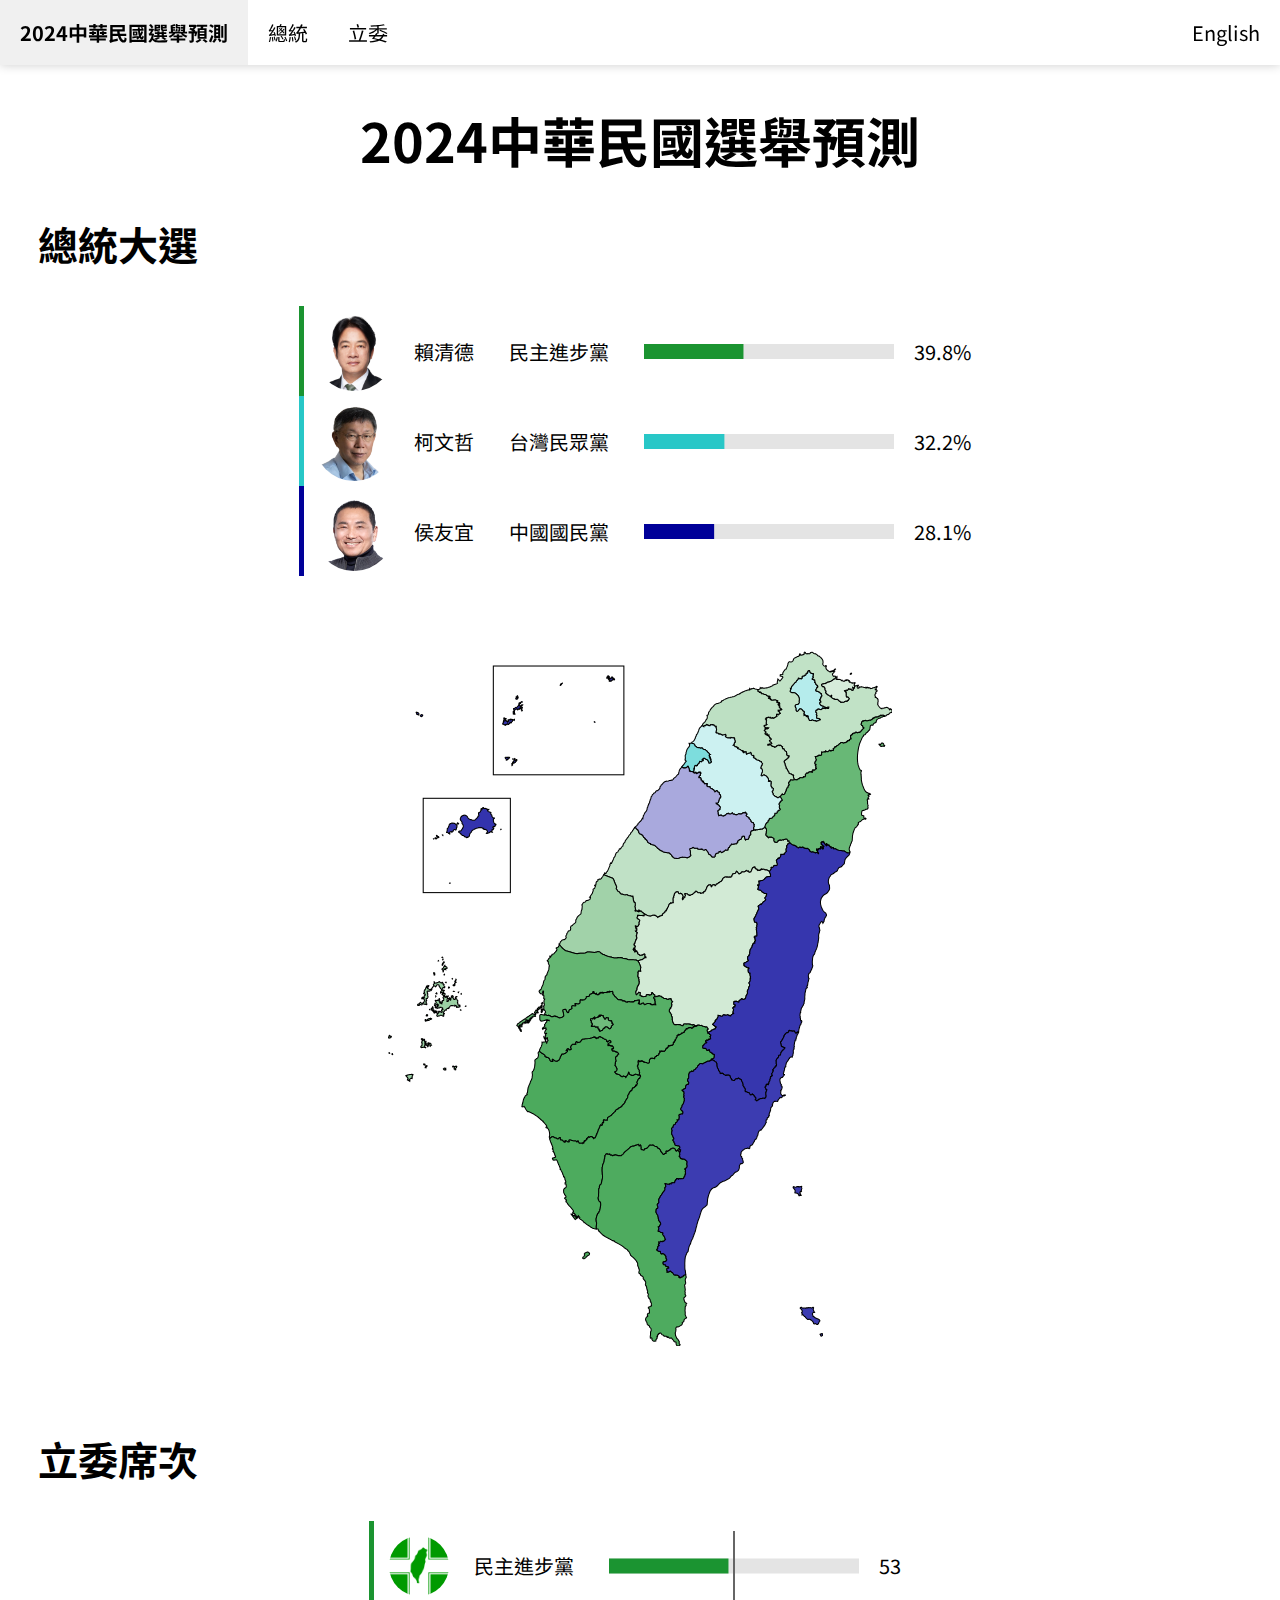
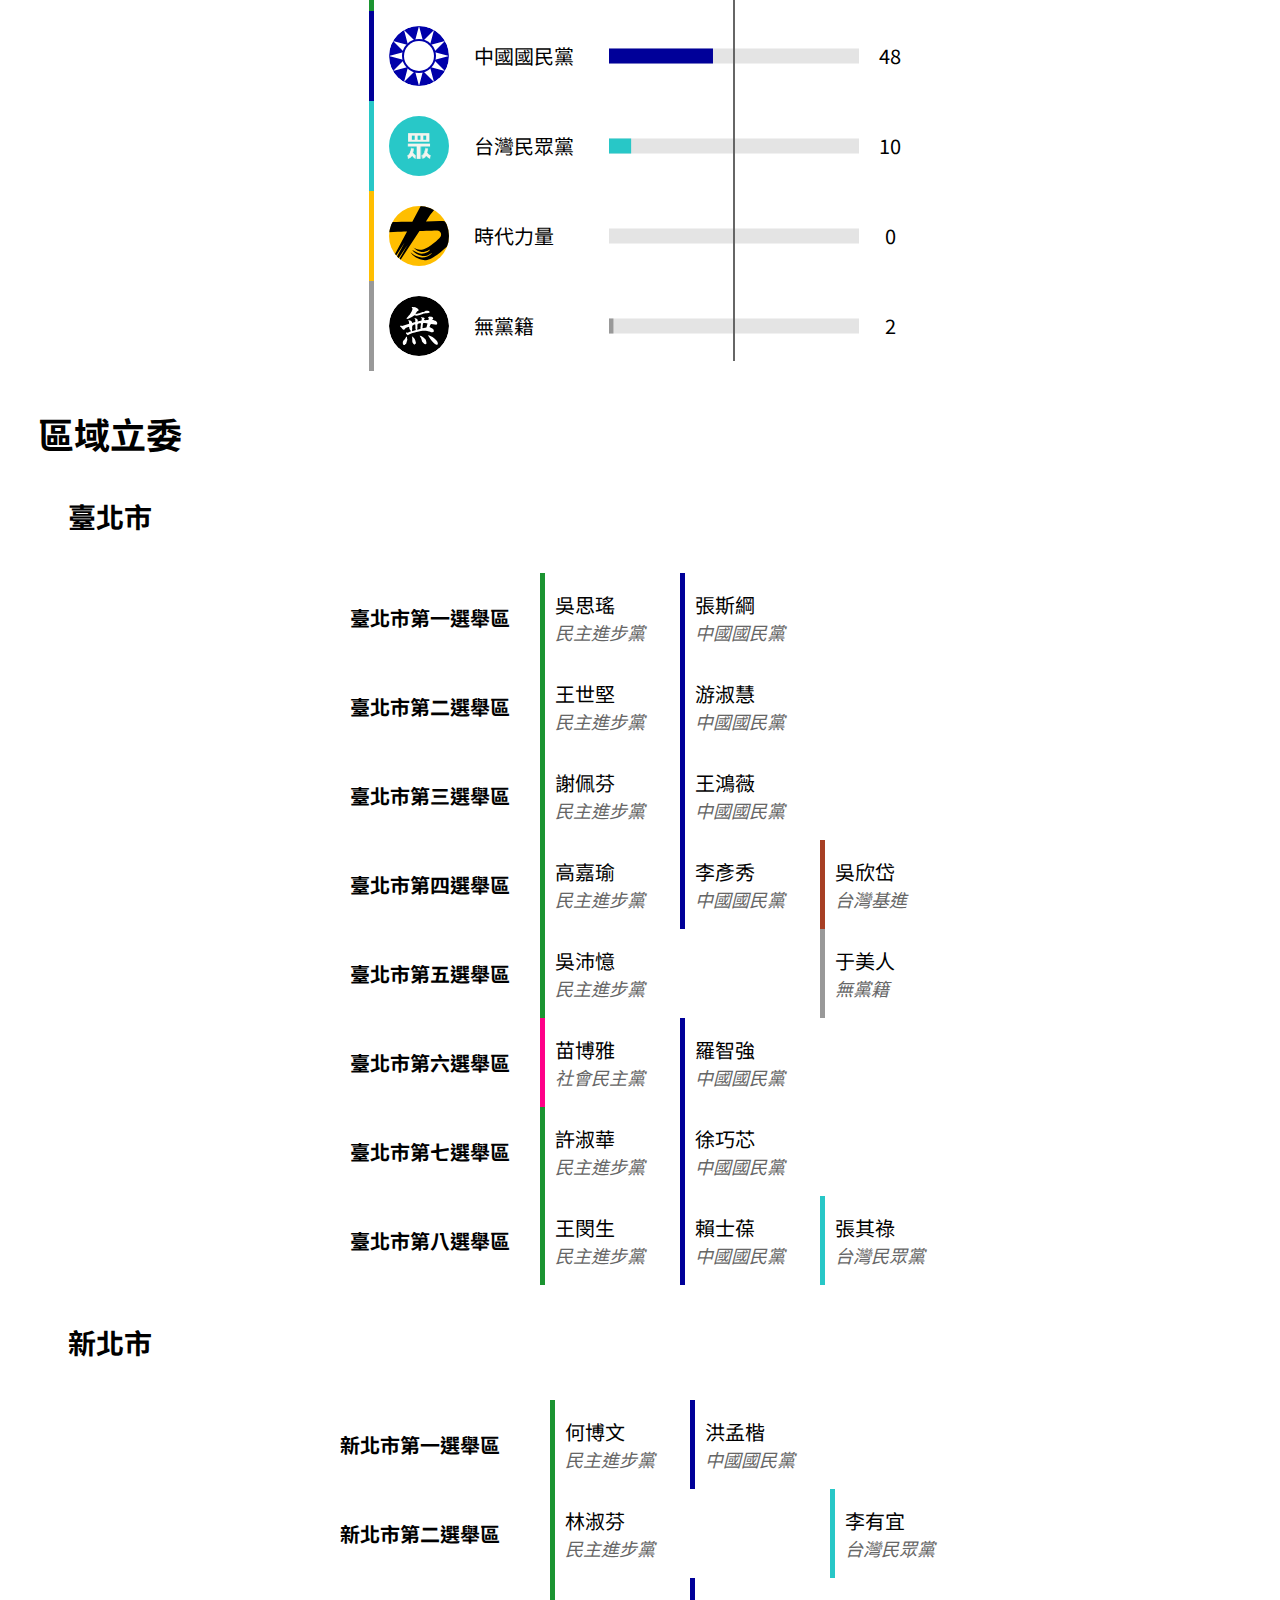
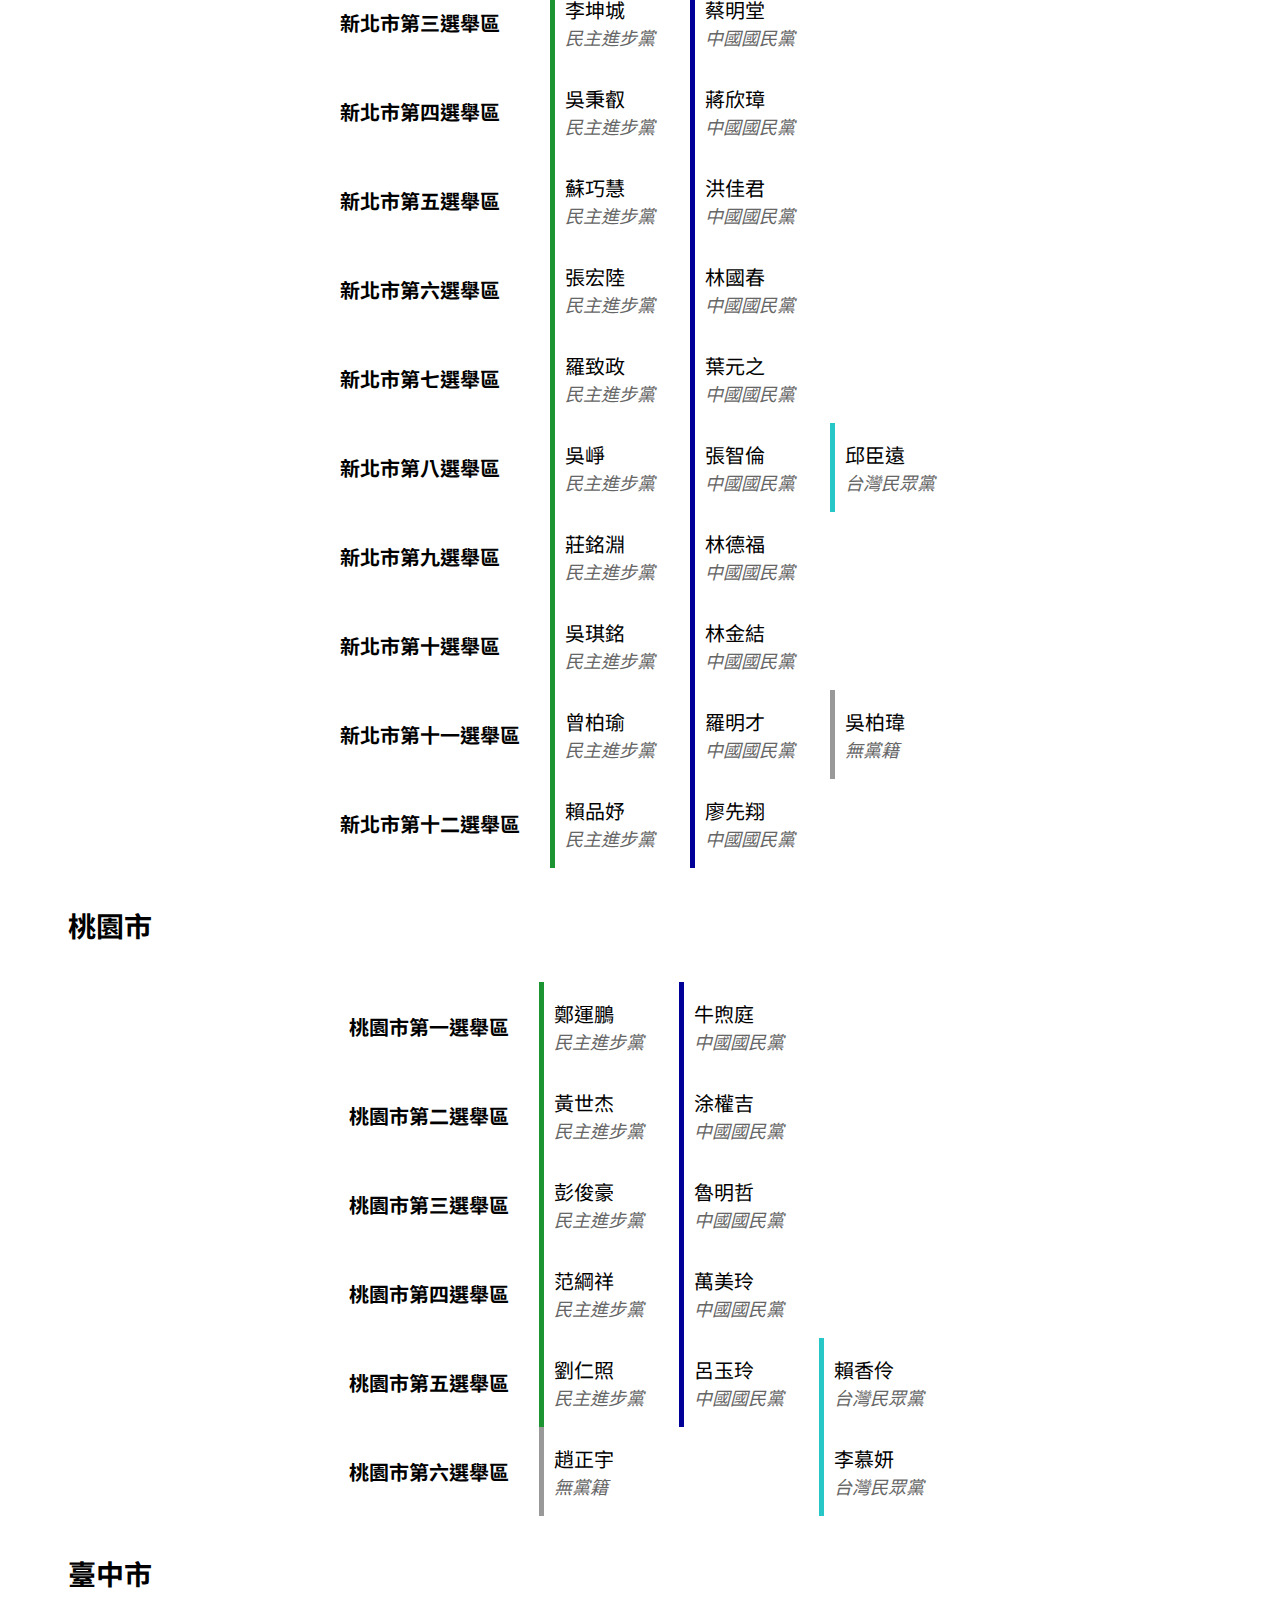
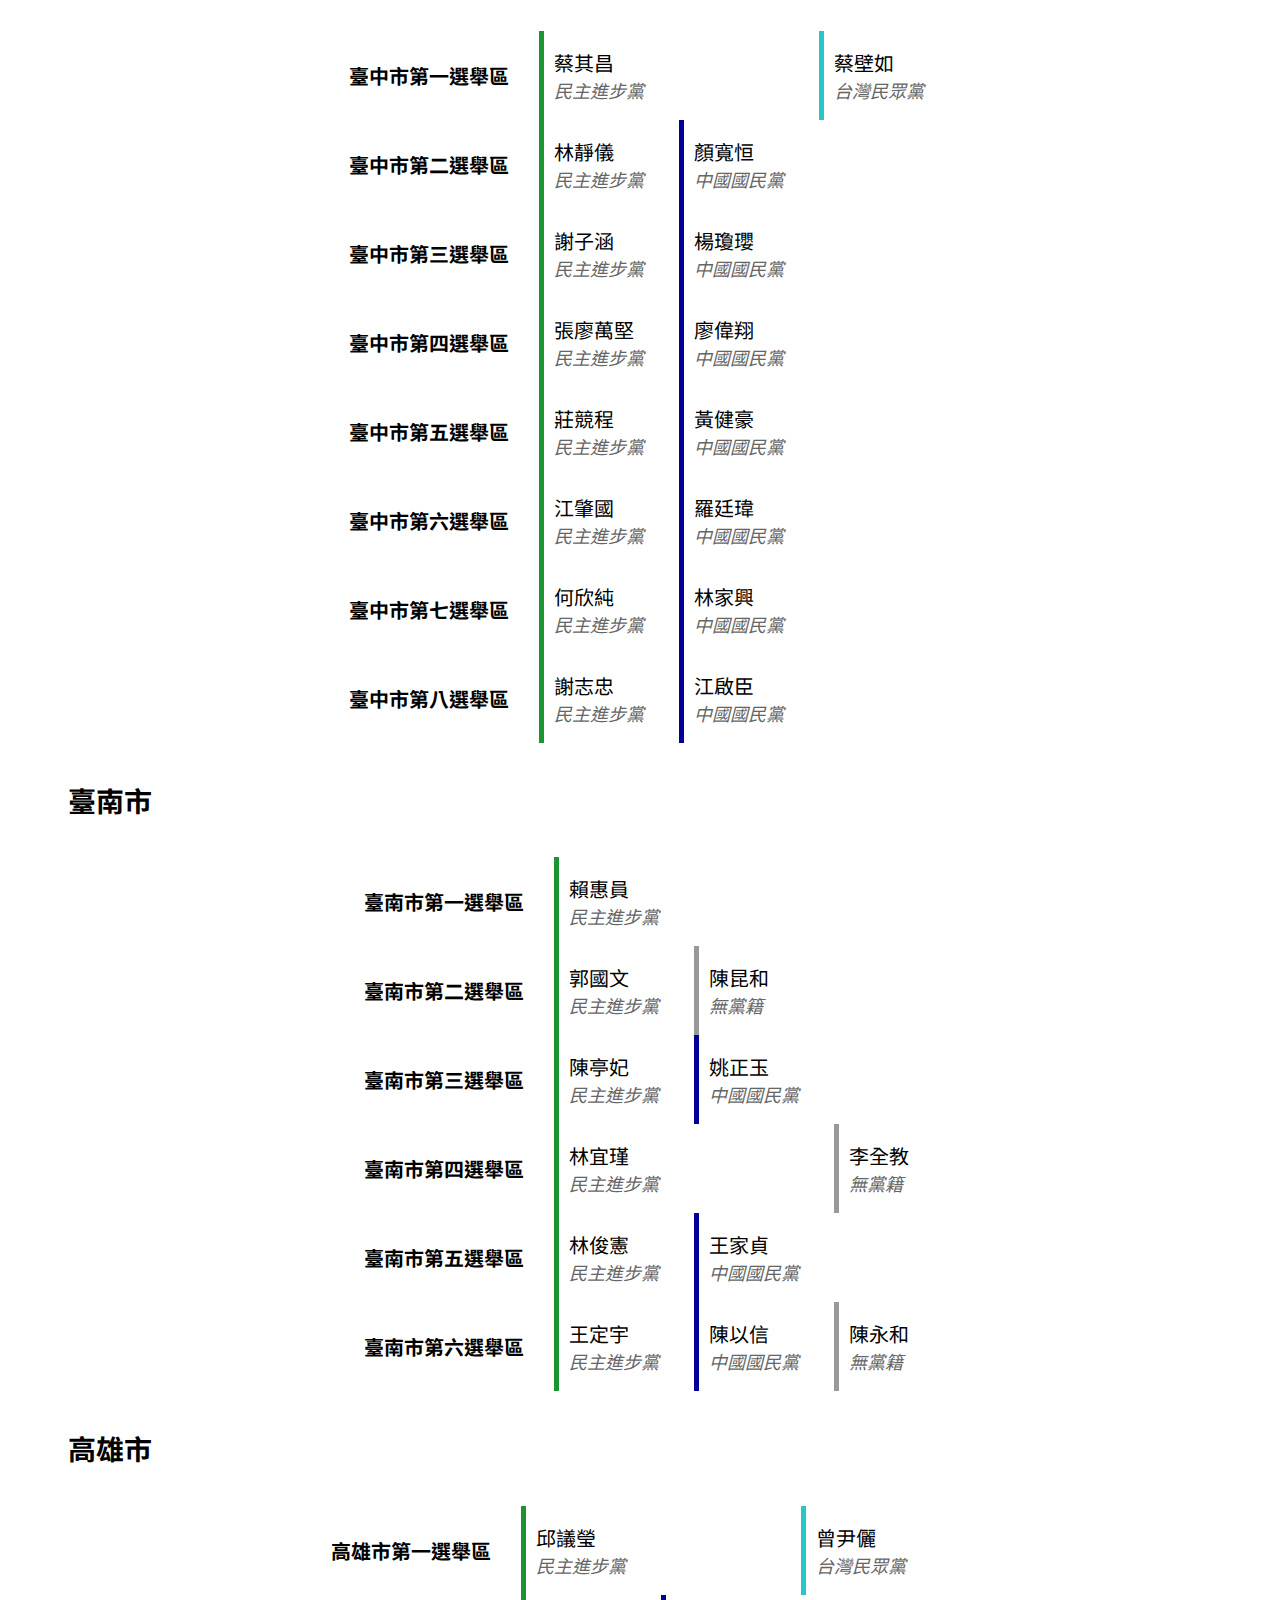
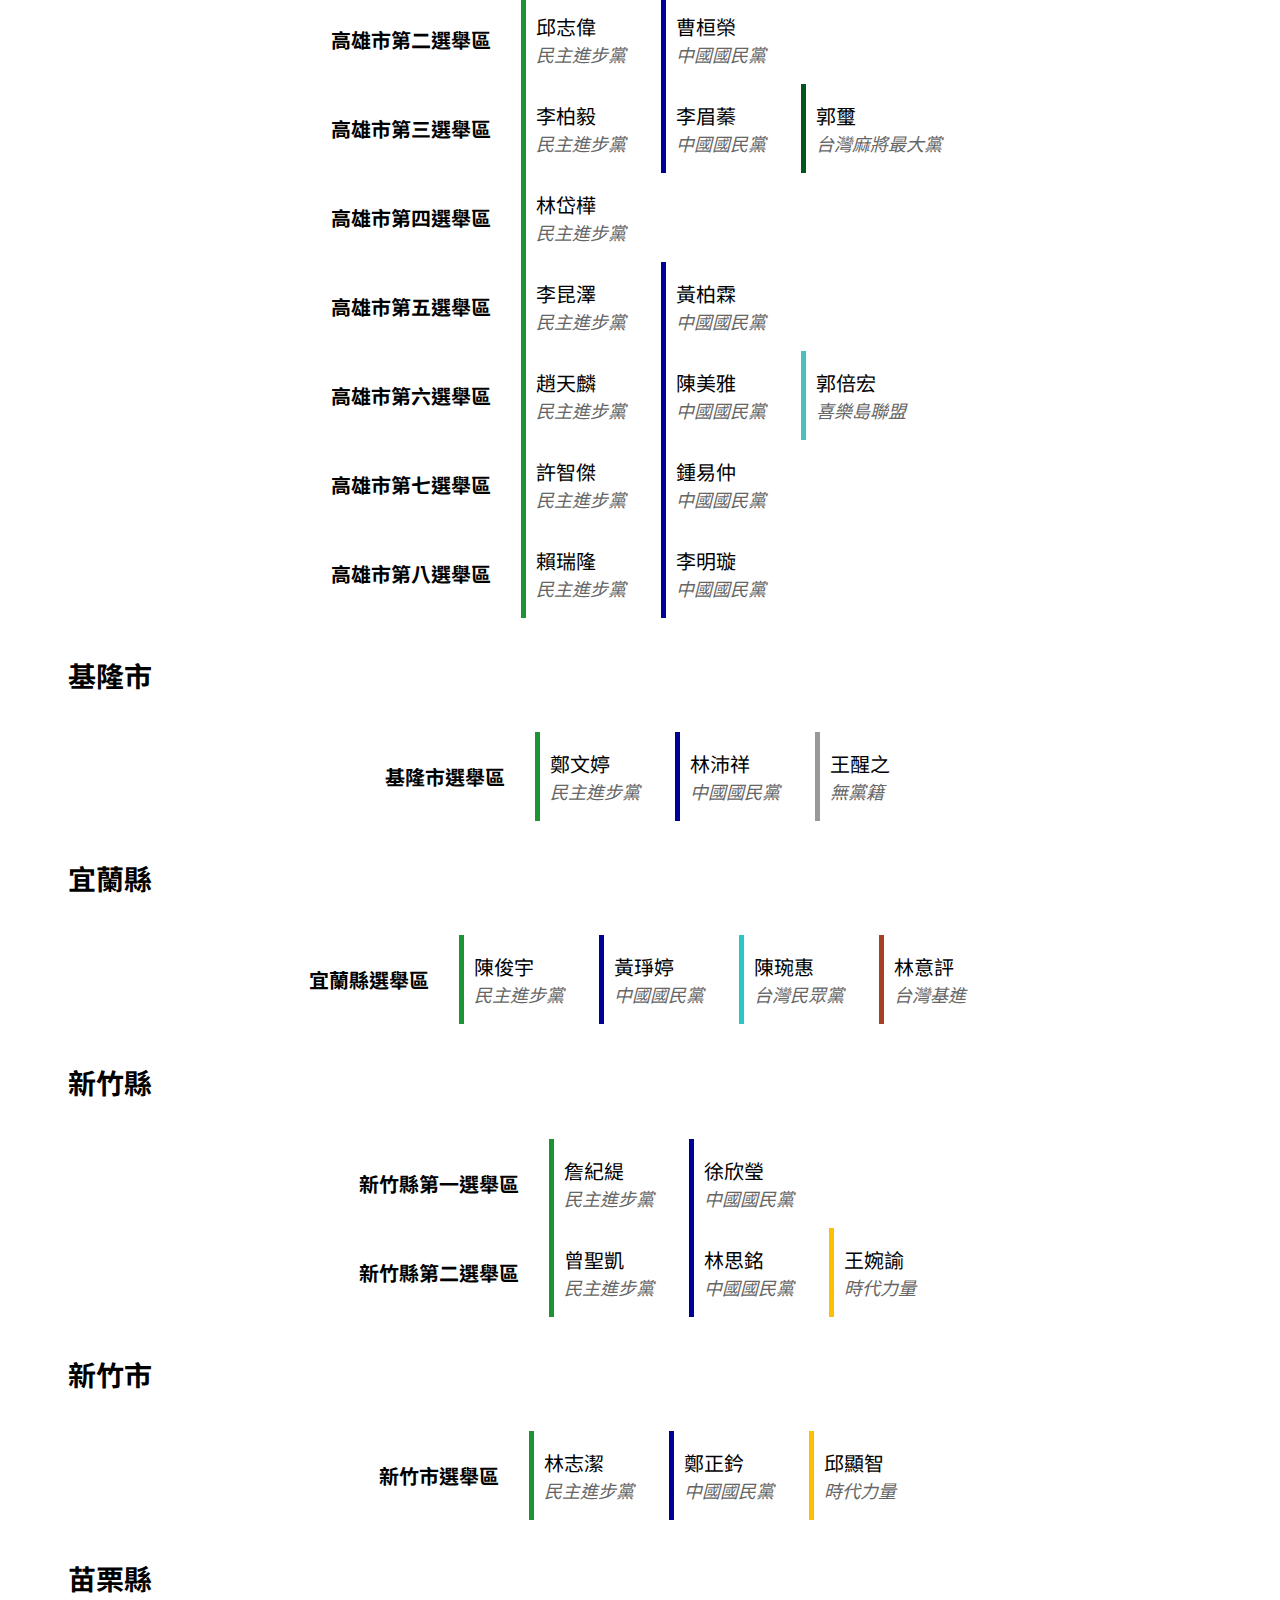
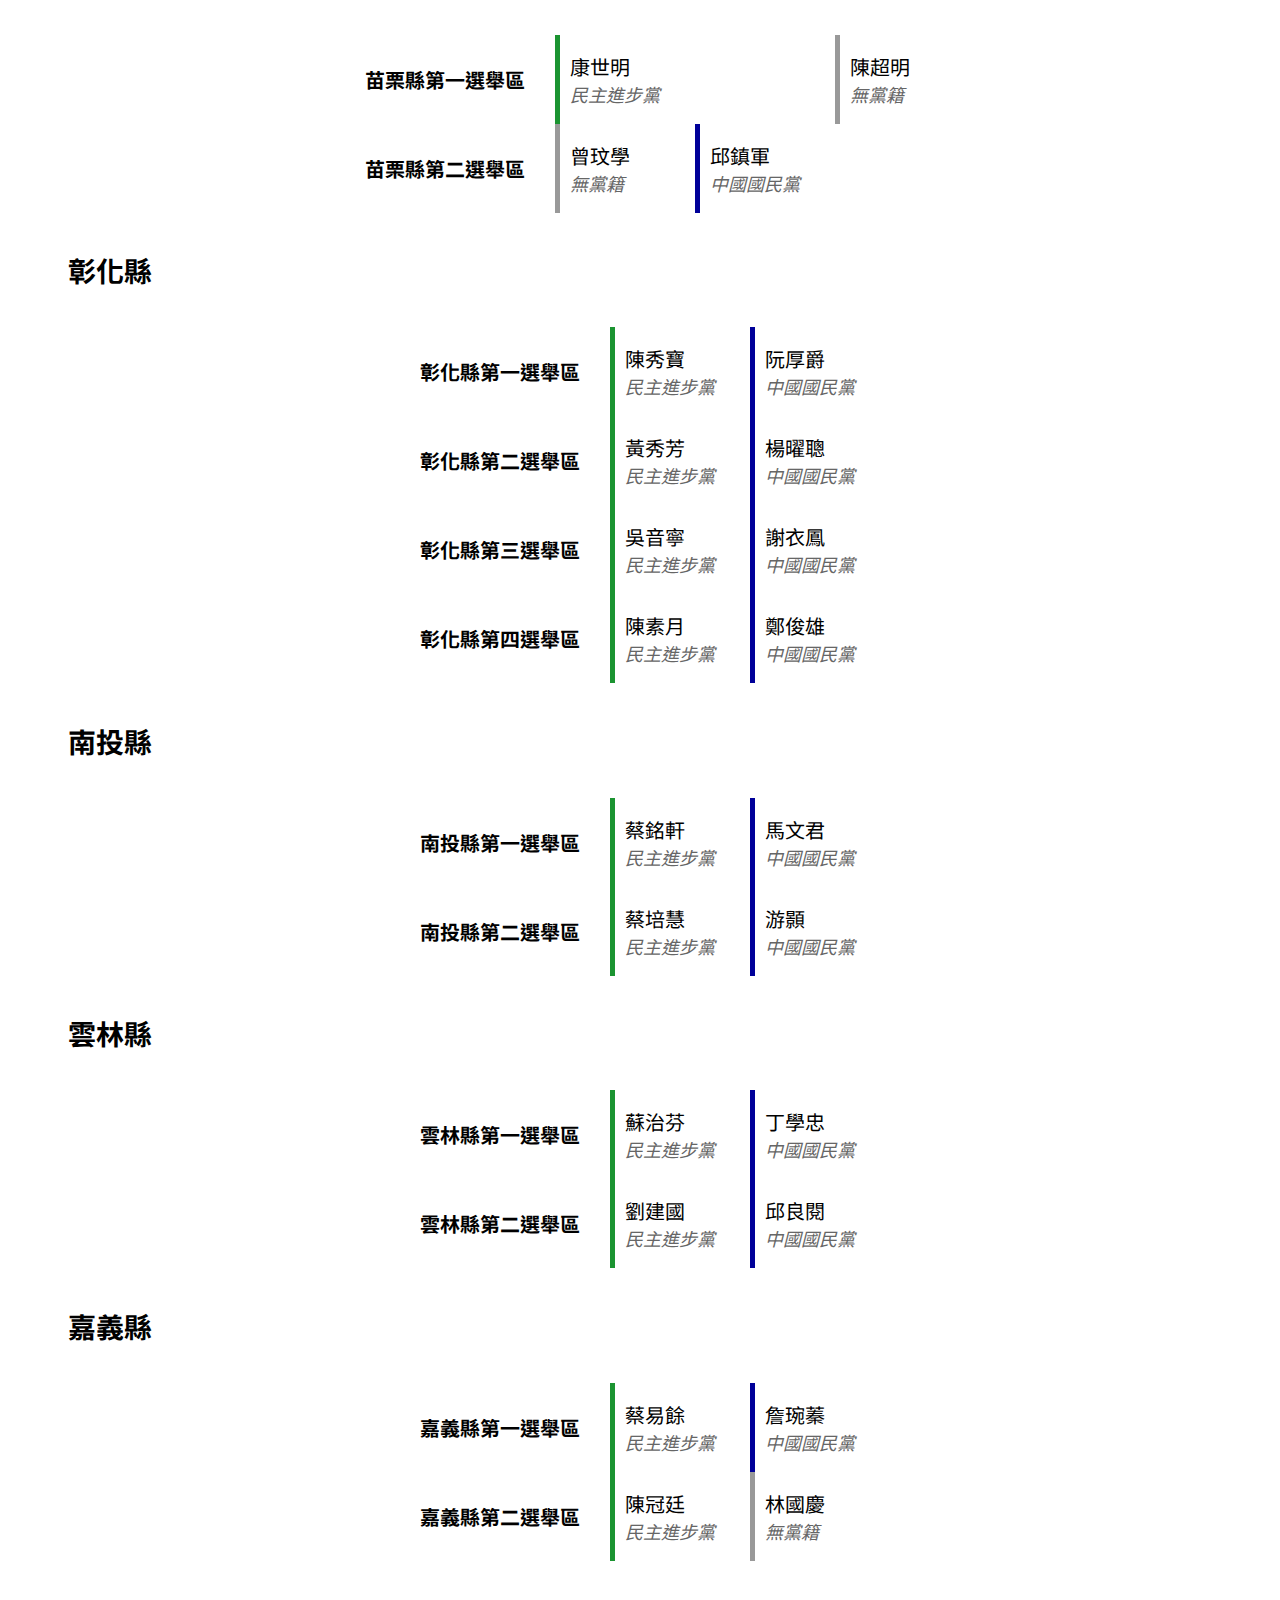
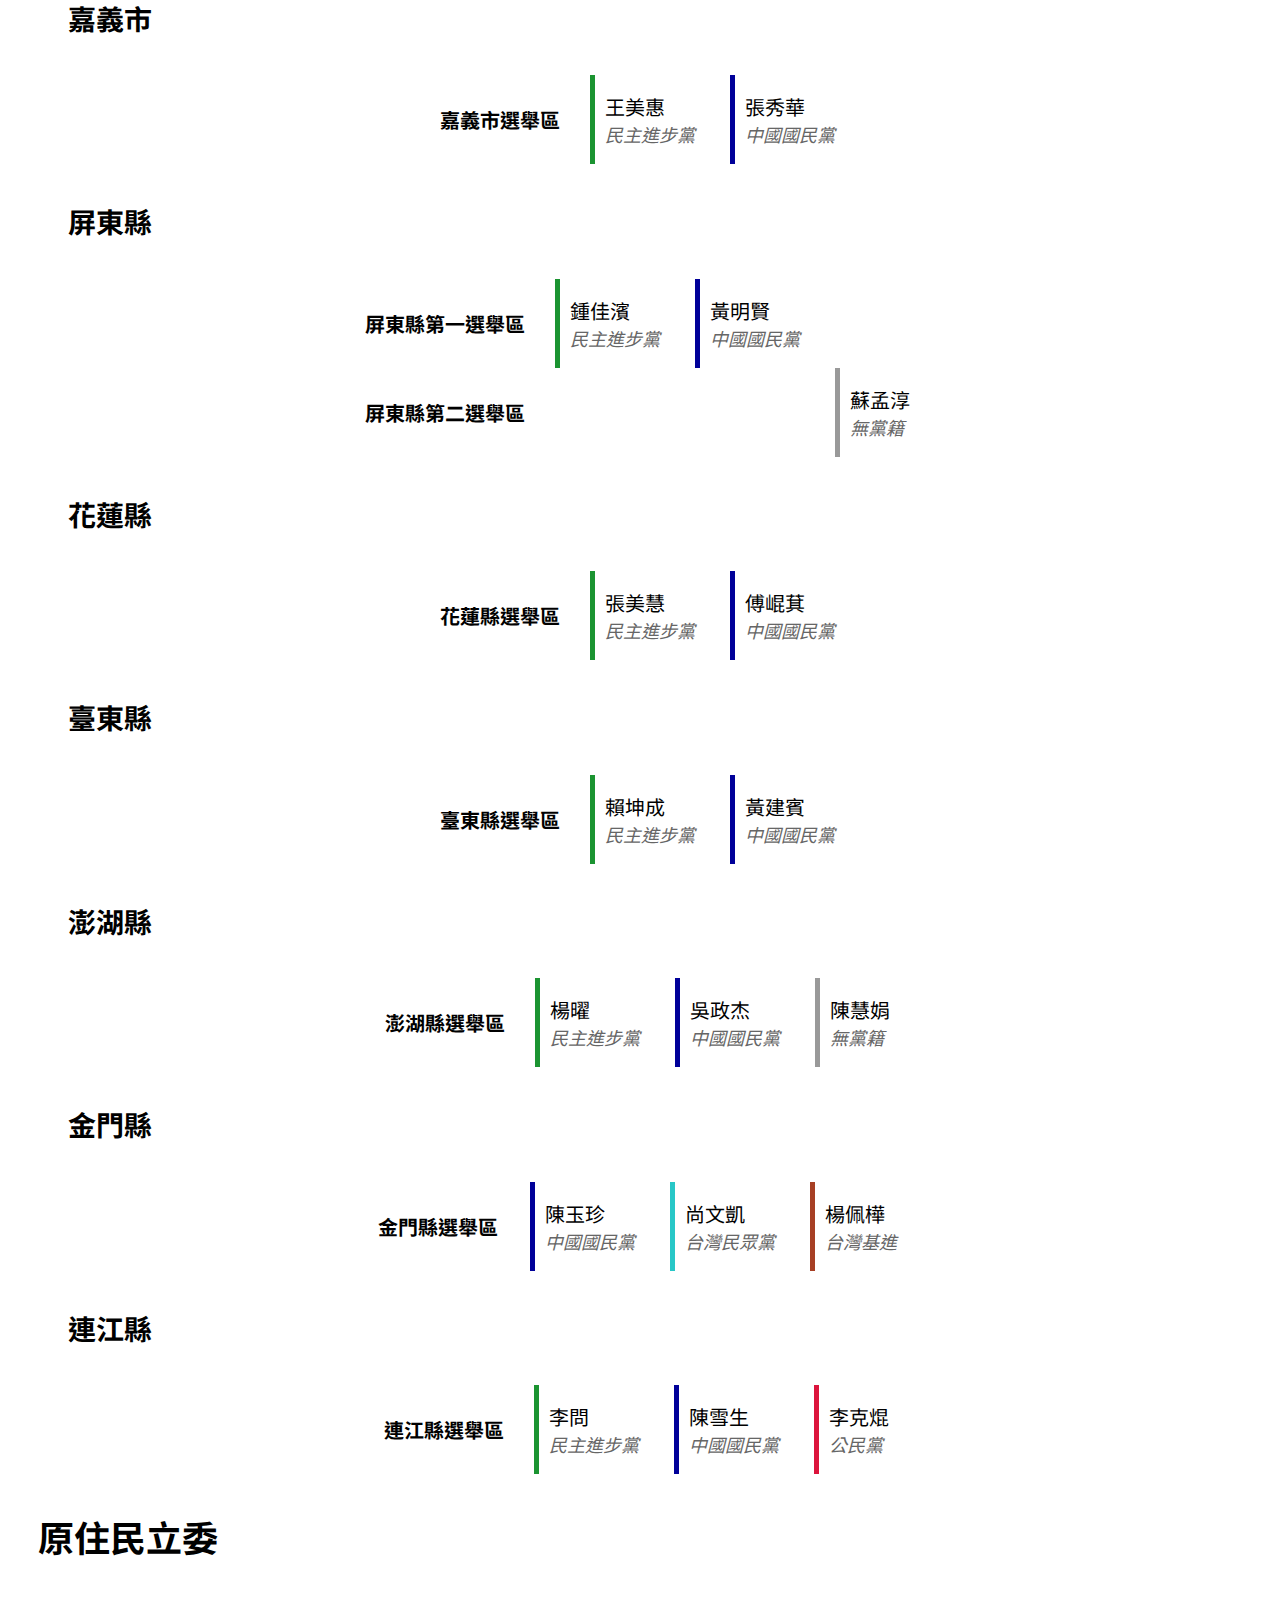
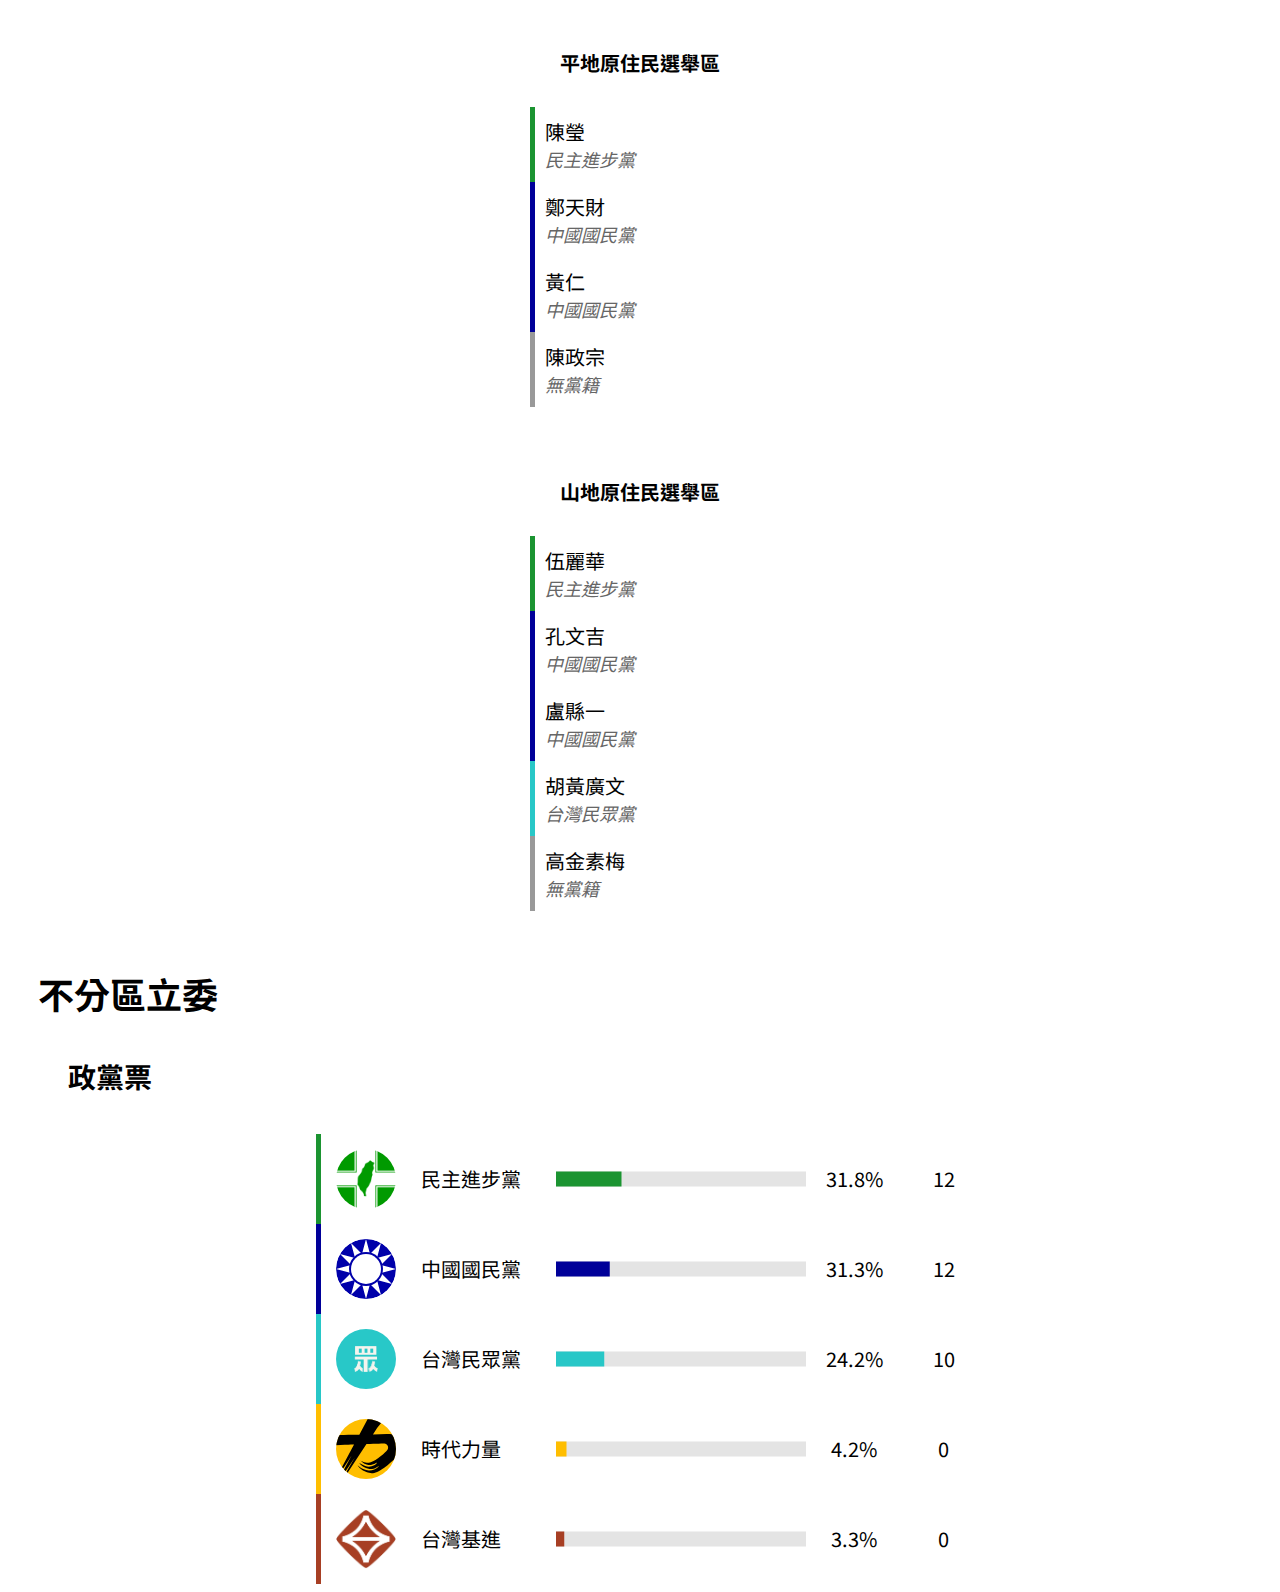
==== commit b8475630: "updating predictions, adding gradient to map, adding legislative nominee table and party-list predic" ====
--- a/zh/index.html
+++ b/zh/index.html
@@ -2,7 +2,7 @@
 <head>
 	<title>2024中華民國選舉預測</title>
 	<link rel="stylesheet" href="../index.css">
-	<link rel="stylesheet" href="https://fonts.googleapis.com/css2?family=Noto+Sans+TC:wght@100;300;400;500;700;900">
+	<link rel="stylesheet" href="https://fonts.googleapis.com/css2?family=Noto+Sans+TC:wght@100;300;400;500;700;900&family=Titillium+Web:ital,wght@0,200;0,300;0,400;0,600;0,700;0,900;1,200;1,300;1,400;1,600;1,700&display=swap">
 	<link rel="icon" href="../img/vote.png">
 </head>
 
@@ -12,7 +12,7 @@
 		<li id="nav-title"><a href="#main">2024中華民國選舉預測</a></li>
 		<li ><a href="#presidential">總統</a></li>
 		<li ><a href="#legislative">立委</a></li>
-		<li id="lang-zh"><a href="../index.html">English</a></li>
+		<li id="lang-en"><a href="../index.html">English</a></li>
 	</ul>
 </div>
 
@@ -20,7 +20,7 @@
 	<h1>2024中華民國選舉預測</h1>
 
 	<div class="presidential">
-		<h2 id="presidential">總統</h2>
+		<h2 id="presidential">總統大選</h2>
 		<table>
 			<tr class="dpp-row">
 				<td class="image"><img src="../img/laichingte.png" alt="Lai Ching-te"></td>
@@ -29,10 +29,10 @@
 				<td class="share-bar">
 					<svg width="250" height="15">
 						<rect x="0" y="0" width="250" height="15" style="fill: #E4E4E4" />
-						<rect x="0" y="0" width="100" height="15" style="fill: #1B9431" />
+						<rect id="dpp-presidential-bar" x="0" y="0" height="15" style="fill: #1B9431" />
 					</svg>
 				</td>
-				<td class="vote">40%</td>
+				<td id="dpp-presidential-share" class="vote"></td>
 			</tr>
 			<tr class="tpp-row">
 				<td class="image"><img src="../img/kowenje.png" alt="Ko Wen-je"></td>
@@ -41,10 +41,10 @@
 				<td class="share-bar">
 					<svg width="250" height="15">
 						<rect x="0" y="0" width="250" height="15" style="fill: #E4E4E4" />
-						<rect x="0" y="0" width="80" height="15" style="fill: #28C7C7" />
+						<rect id="tpp-presidential-bar" x="0" y="0" height="15" style="fill: #28C7C7" />
 					</svg>
 				</td>
-				<td class="vote">32%</td>
+				<td id="tpp-presidential-share" class="vote"></td>
 			</tr>
 			<tr class="kmt-row">
 				<td class="image"><img src="../img/houyuih.png" alt="Hou Yu-ih"></td>
@@ -53,129 +53,129 @@
 				<td class="share-bar">
 					<svg width="250" height="15">
 						<rect x="0" y="0" width="250" height="15" style="fill: #E4E4E4" />
-						<rect x="0" y="0" width="70" height="15" style="fill: #000099" />
+						<rect id="kmt-presidential-bar" x="0" y="0" height="15" style="fill: #000099" />
 					</svg>
 				</td>
-				<td class="vote">28%</td>
+				<td id="kmt-presidential-share" class="vote"></td>
 			</tr>
 		</table>
 		<svg id="presidential-map" xmlns="http://www.w3.org/2000/svg" viewbox="0 0 1440 2055">
 			<g fill="#F0F0F0" stroke="#000000" stroke-width="3">
-				<path class="taipei county" d="M 1207.6293 134.4372 1207.5998 134.5578 1207.5789 134.6274 1207.537 134.7604 1207.6724 134.9954 1207.9014 135.1694 1207.9248 135.2117 1207.9974 135.3223 1208.2608 135.4317 1208.3937 135.4926 1208.6559 135.6244 1208.8037 135.6256 1208.9304 135.5945 1208.9908 135.5821 1209.0917 135.5349 1209.1939 135.515 1209.3231 135.5336 1209.4844 135.4665 1209.5484 135.4367 1209.7084 135.3658 1209.7872 135.3347 1209.9841 135.2825 1210.1171 135.2688 1210.2254 135.285 1210.2796 135.3248 1210.346 135.4155 1210.3817 135.4404 1210.4962 135.4727 1210.5738 135.4752 1210.7941 135.4143 1210.895 135.4255 1211.1585 135.7052 1211.3653 135.8058 1211.4945 135.8369 1211.6348 135.8817 1211.8613 136.0669 1211.9721 136.1129 1212.0964 135.9836 1212.1481 135.8407 1212.1789 135.7375 1212.5987 135.4217 1212.8793 135.3919 1213.1095 135.4105 1213.2314 135.4329 1213.2991 135.4652 1213.4382 135.5162 1213.6007 135.5423 1213.7964 135.561 1214.2334 135.7226 1214.3626 135.7996 1214.3774 135.8456 1214.2986 135.9078 1214.1189 136.0482 1214.1115 136.0545 1213.9675 136.2447 1213.9379 136.3453 1213.8998 136.5231 1213.8444 136.6648 1213.8641 136.7655 1213.9761 136.9196 1214.077 136.9905 1214.2137 137.0788 1214.3158 137.1782 1214.3552 137.2354 1214.4143 137.3435 1214.4131 137.433 1214.338 137.6431 1214.3799 137.7687 1214.4562 137.9415 1214.3749 138.1055 1214.418 138.1652 1214.4439 138.1863 1214.5005 138.2547 1214.5226 138.3057 1214.5386 138.5257 1214.5251 138.5655 1214.4771 138.6488 1214.434 138.7445 1214.4254 138.7818 1214.4414 138.8725 1214.5066 138.9695 1214.5497 139.095 1214.5386 139.2007 1214.3811 139.2703 1214.2962 139.2504 1214.2703 139.2305 1213.9761 139.417 1214.0426 139.6756 1214.0438 139.8459 1213.997 139.9441 1213.9478 139.9851 1213.7988 140.0858 1213.7435 140.1168 1213.6401 140.1728 1213.5662 140.2673 1213.5416 140.3617 1213.4886 140.4811 1213.3705 140.7769 1213.4973 141.0678 1213.613 141.2331 1213.6721 141.3027 1213.8112 141.488 1213.8592 141.5837 1213.8936 141.6918 1213.8936 141.7913 1213.853 141.9454 1213.8333 142.0436 1213.805 142.1319 1213.7631 142.1841 1213.6561 142.204 1213.5551 142.2239 1213.352 142.3283 1213.3139 142.3855 1213.2018 142.6217 1213.1686 142.7087 1213.1464 142.8852 1213.0984 142.9759 1213.0098 143.0542 1212.9113 143.1897 1212.9003 143.2768 1212.9323 143.3861 1212.9827 143.5303 1213.096 143.6571 1213.1784 143.82 1213.1206 144.0587 1213.5957 144.4353 1213.6339 144.5646 1213.6204 144.9176 1213.6745 145.0109 1213.7619 145.1675 1213.8419 145.3229 1213.9293 145.4298 1213.9773 145.482 1214.077 145.6125 1214.2248 145.8126 1214.2728 145.9755 1214.2875 146.0103 1214.3109 146.1247 1214.1078 146.2689 1214.0352 146.4603 1214.034 146.6169 1214.045 146.8432 1214.0475 146.8867 1214.0266 146.96 1213.9515 147.0868 1213.8764 147.2161 1213.7755 147.3342 1213.6314 147.4572 1213.5736 147.5418 1213.4899 147.676 1213.4173 147.8588 1213.3126 147.9632 1212.968 148.2528 1212.8338 148.4567 1212.7119 148.5922 1212.5433 148.7302 1212.2515 148.8818 1212.0915 149.0198 1211.7469 149.5282 1211.449 149.7283 1211.0944 150.8459 1211.0391 151.1691 1210.9061 151.7272 1210.9024 151.808 1210.9283 151.8851 1211.689 152.5949 1211.8798 152.6943 1212.2897 152.7789 1212.7685 152.7838 1213.0184 152.7441 1213.1452 152.7416 1213.5564 152.7838 1213.8665 152.7403 1214.1078 152.5849 1214.2666 152.672 1214.3097 152.8062 1214.3232 152.8646 1214.3897 153.0039 1214.5079 153.0523 1214.7565 153.0958 1214.9055 153.1555 1215.0138 153.2376 1215.1381 153.332 1215.2304 153.4178 1215.3068 153.4862 1215.5874 153.7224 1215.7056 153.8106 1215.7807 153.8529 1215.9272 153.915 1215.9949 153.9374 1216.2755 153.9424 1216.3814 153.9598 1216.5562 154.0555 1216.646 154.1898 1216.7384 154.2096 1216.9649 154.1922 1217.0215 154.1649 1217.1421 154.1301 1217.3908 153.9461 1217.701 153.7597 1217.7416 153.8765 1217.7662 153.9934 1217.7933 154.1214 1217.8708 154.4595 1217.9078 154.6335 1217.9188 154.682 1217.9459 154.8299 1217.9632 154.8909 1217.9915 155.004 1218.021 155.1059 1218.0456 155.2228 1218.0555 155.3396 1218.0579 155.3955 1218.0444 155.5087 1218.0616 155.7001 1218.0998 155.812 1218.1909 156.0009 1218.2906 156.206 1218.3214 156.2682 1218.3866 156.4024 1218.6956 157.1495 1218.7411 157.2863 1218.6266 157.6368 1218.6414 157.832 1218.6734 157.9501 1218.7079 158.0321 1218.778 158.2335 1218.7657 158.3839 1218.7423 158.5169 1218.6488 158.768 1218.522 158.8749 1218.3263 158.9905 1218.2266 159.0539 1218.2167 159.0788 1218.1675 159.2317 1218.1379 159.3311 1218.1219 159.4455 1218.1047 159.5711 1217.9262 159.9079 1217.8511 159.9726 1217.7404 160.0658 1217.632 160.1242 1217.4991 160.2485 1217.5237 160.4076 1217.6222 160.4959 1217.6591 160.5183 1217.8647 160.6451 1218.0124 160.7172 1218.0998 160.7681 1218.4186 160.9546 1218.5097 161.018 1218.6143 161.1038 1218.9553 161.2219 1219.1387 161.2281 1219.2557 161.2467 1219.3726 161.2741 1219.7148 161.565 1219.7923 161.7104 1219.8367 161.877 1219.8687 162.3518 1219.8637 162.6638 1219.865 162.7347 1219.9733 162.9522 1220.2109 163.171 1220.4718 163.539 1220.6072 163.7217 1220.7463 164.0188 1220.8928 164.3954 1221.0048 164.8268 1221.0036 165.0617 1220.9654 165.1823 1220.9051 165.4086 1220.8891 165.4657 1220.9027 165.5528 1221.4123 165.9443 1222.2444 167.262 1222.3355 167.4074 1222.4204 167.4509 1222.6137 167.5305 1222.7159 167.5653 1222.8857 167.6262 1223.3252 167.8636 1223.4113 167.9047 1223.5086 168.0103 1223.5898 168.1558 1223.7092 168.2838 1223.9259 168.5536 1223.9813 168.648 1224.0268 168.7549 1224.1991 168.796 1224.5758 168.9799 1224.7026 169.0657 1224.8306 169.1564 1224.987 169.2857 1225.2368 169.5903 1225.3058 169.7531 1225.4079 169.7382 1225.4744 169.7034 1225.5766 169.6375 1225.6467 169.5704 1225.728 169.466 1225.7809 169.3193 1226.1613 169.42 1226.1551 169.4796 1226.0973 169.5145 1225.9963 169.5953 1225.9853 169.7357 1225.9803 169.8128 1225.9742 169.9582 1225.936 170.131 1225.7428 170.4356 1225.5864 170.6556 1225.5815 170.7675 1225.5926 170.847 1225.5581 171.0335 1225.5827 171.2796 1225.6074 171.3716 1225.6874 171.5767 1225.7231 171.6861 1225.7255 171.798 1225.7169 171.895 1225.5778 172.4742 1225.5815 172.7241 1225.5938 172.8484 1225.6221 172.9031 1225.744 172.9391 1225.9299 172.9727 1226.0419 172.9938 1226.2401 173.0224 1226.4826 173.056 1226.7521 173.046 1227.0045 173.1107 1227.1793 173.1617 1227.2384 173.1853 1227.3073 173.2151 1227.3122 173.2188 1227.2679 173.3954 1227.1793 173.7422 1227.146 173.823 1227.0907 173.8739 1226.9688 174.0144 1226.6697 174.3587 1226.5072 174.544 1226.2536 174.7913 1226.1268 174.9629 1225.8695 175.163 1225.6591 175.4315 1225.616 175.6118 1225.5237 175.7162 1225.4326 175.7759 1225.3513 175.8194 1225.0103 175.9636 1224.7925 175.7323 1224.6509 175.5919 1224.5093 175.5683 1224.401 175.6466 1224.2065 175.6553 1224.0404 175.8604 1223.9567 176.1475 1223.932 176.2383 1223.852 176.467 1223.8016 176.8051 1223.8065 177.2439 1223.6785 177.6243 1223.6366 177.7275 1223.6255 177.7996 1223.6132 177.9935 1223.479 178.303 1223.335 178.492 1223.2944 178.5902 1223.2045 178.8139 1223.1775 178.8537 1223.0421 178.9805 1222.914 178.9246 1222.6875 179.0253 1222.594 179.1061 1222.5718 179.2229 1222.5595 179.3348 1222.5127 179.4976 1222.4697 179.6045 1222.333 179.9253 1222.2555 180.2261 1222.2124 180.333 1222.189 180.4014 1222.0991 180.6214 1222.0499 180.7084 1221.9761 180.8016 1221.9194 180.9197 1221.8148 181.1559 1221.8394 181.3063 1221.8776 181.3784 1221.7717 181.55 1221.7151 181.6084 1221.5821 181.7327 1221.5674 181.7526 1221.5181 181.8607 1221.4283 182.0385 1221.4012 182.0584 1221.2781 182.2386 1221.2252 182.3567 1221.1993 182.3766 1221.0824 182.5332 1220.9236 182.578 1220.8423 182.7247 1220.8239 182.7968 1220.8214 182.9646 1220.8522 183.0417 1220.8805 183.0914 1220.9839 183.207 1221.0688 183.2965 1221.139 183.3736 1221.1673 183.422 1221.2239 183.5265 1221.2843 183.6818 1221.3163 183.8211 1221.4024 184.3183 1221.5563 184.5421 1221.8419 185.1561 1221.9773 185.3575 1222.1151 185.4296 1222.2173 185.4918 1222.3663 185.6235 1222.4943 185.621 1222.6531 185.6111 1222.7454 185.6297 1222.887 185.7404 1222.9497 185.8237 1222.983 185.8746 1223.1787 185.9144 1223.3695 185.8125 1223.5357 185.8485 1223.7425 185.9007 1223.8299 185.9169 1223.9874 185.9331 1224.0379 185.9306 1224.1795 185.9268 1224.3013 185.9119 1224.6275 185.9741 1225.0584 186.2724 1225.275 186.3184 1225.4079 186.3495 1225.467 186.3793 1225.7465 186.5148 1225.8043 186.5136 1226.2487 186.5322 1226.5207 186.5397 1226.5626 186.5496 1226.6524 186.6217 1226.7571 186.7125 1226.8678 186.7448 1227.3295 186.8032 1227.6557 186.976 1227.732 187.027 1227.7935 187.0866 1227.9659 187.2072 1228.0373 187.2395 1228.2625 187.3825 1228.3056 187.4198 1228.3881 187.4844 1228.4385 187.5304 1228.7894 187.7964 1229.2411 187.9406 1229.3999 188.0289 1229.5981 188.0774 1229.779 188.0799 1229.9452 188.0761 1230.1631 188.0736 1230.4019 188.1047 1230.5693 188.1557 1230.7121 188.2352 1231.0112 188.3546 1231.1405 188.408 1231.3337 188.4888 1231.5344 188.6691 1231.6821 188.8655 1231.7276 188.8978 1231.8803 189.1141 1231.9012 189.1676 1231.9578 189.2794 1232.0908 189.4497 1232.108 189.574 1232.14 189.6598 1232.1942 189.7257 1232.273 189.814 1232.364 189.9246 1232.4391 190.0762 1232.7038 190.2242 1232.8934 190.3249 1232.9537 190.3771 1233.0472 190.4964 1233.0743 190.5449 1233.1211 190.6356 1233.2774 190.7251 1233.3353 190.75 1233.4719 190.8619 1233.8018 191.1416 1233.9581 191.2684 1234.1674 191.4536 1234.3828 191.5493 1234.453 191.5853 1234.5798 191.691 1234.6376 191.7333 1234.6881 191.788 1234.7373 191.8588 1234.7878 191.9682 1234.8838 192.1559 1235.1891 192.3846 1235.3319 192.4294 1235.4353 192.4617 1235.5177 192.494 1235.5879 192.5313 1235.727 192.5239 1235.8526 192.4841 1235.9621 192.448 1236.1172 192.4518 1236.1689 192.4431 1236.3142 192.4244 1236.3462 192.4294 1236.516 192.4381 1236.5862 192.4381 1236.6896 192.4518 1236.7807 192.4816 1236.8952 192.6072 1237.0195 192.7911 1237.102 192.9341 1237.1586 193.0708 1237.1377 193.1765 1237.086 193.2623 1236.7795 193.5109 1236.6958 193.5867 1236.6884 193.6128 1236.6539 193.716 1236.596 193.9683 1236.5788 194.0367 1236.5517 194.1548 1236.537 194.4258 1236.6441 194.5551 1236.7635 194.7316 1236.7893 194.7751 1236.8225 194.8721 1236.8435 194.964 1236.889 195.2002 1237.006 195.4004 1237.1167 195.552 1237.1709 195.6428 1237.2091 195.8118 1237.1414 195.8864 1237.0761 195.9486 1237.0687 195.9896 1237.0429 196.0567 1237.0293 196.1475 1237.1118 196.3613 1237.1377 196.401 1237.1968 196.4557 1237.2509 196.5117 1237.3851 196.6745 1237.4072 196.7093 1237.4762 196.8113 1237.6399 196.9741 1237.9341 197.2936 1238.1015 197.4502 1238.1987 197.6068 1238.2443 197.9014 1238.2541 198.0407 1238.2468 198.0755 1238.2689 198.2619 1238.2898 198.3191 1238.3502 198.4297 1238.4265 198.5665 1238.4265 198.6386 1238.4142 198.6759 1238.3231 198.8362 1238.2468 198.9593 1238.1778 199.1408 1238.0904 199.29 1238.0116 199.3981 1237.8935 199.5535 1237.8972 199.863 1237.9427 199.9911 1238.0523 200.1402 1238.1015 200.2223 1238.1298 200.3143 1238.1298 200.3951 1238.0633 200.5952 1238.0129 200.7232 1237.9464 200.8811 1237.859 200.9905 1237.7187 201.0775 1237.294 201.1359 1237.1574 201.1658 1236.9973 201.2876 1236.969 201.3274 1236.8964 201.4107 1236.8656 201.4455 1236.8102 201.5412 1236.7622 201.6195 1236.5616 201.8184 1236.3868 201.9613 1236.2735 202.0633 1236.1246 202.2261 1236.0975 202.3231 1236.132 202.5021 1236.1443 202.5406 1236.2292 202.6699 1236.2809 202.7718 1236.2711 202.9409 1236.1234 203.0913 1235.9892 203.1261 1235.9375 203.2554 1235.9498 203.3126 1235.9953 203.4195 1236.0692 203.4655 1236.0938 203.4742 1236.1788 203.458 1236.3031 203.3511 1236.4151 203.187 1236.4926 203.1112 1236.5579 203.0565 1236.5862 203.0515 1236.5813 203.146 1236.5702 203.2019 1236.564 203.2902 1236.5517 203.407 1236.5148 203.5413 1236.4963 203.5724 1236.4471 203.6668 1236.3548 203.7476 1236.0483 203.8695 1235.6519 204.0161 1235.5928 204.1094 1235.5928 204.1641 1235.5781 204.2486 1235.5941 204.3779 1235.6002 204.5184 1235.6101 204.7446 1235.5633 204.9161 1235.4759 205.1076 1235.455 205.1921 1235.402 205.3947 1235.0968 205.4531 1234.933 205.3885 1234.8838 205.3686 1234.837 205.3748 1234.7558 205.4121 1234.5834 205.8957 1234.5194 205.9802 1234.4702 206.0312 1234.3668 206.1418 1234.2806 206.2288 1234.2326 206.4302 1234.2597 206.6689 1234.3508 206.8479 1234.4591 206.9299 1234.501 206.9585 1234.5884 207.1238 1234.5908 207.5763 1234.6007 207.7367 1234.6142 207.7852 1234.6155 207.9642 1234.6635 208.1146 1234.7065 208.2004 1234.7336 208.3856 1234.7016 208.4602 1234.4517 208.4452 1234.4087 208.5733 1234.1145 208.9226 1233.9741 209.0021 1233.8449 209.022 1233.7538 208.9947 1233.7119 208.9885 1233.675 209.1414 1233.4313 209.2992 1233.3094 209.385 1233.2122 209.5392 1233.1568 209.5752 1232.8318 209.5615 1232.7247 209.5702 1232.6705 209.6026 1232.6398 209.7256 1232.6398 209.794 1232.6755 209.9295 1232.7641 210.0662 1232.817 210.157 1232.8404 210.2228 1232.849 210.3223 1232.8478 210.4205 1232.8355 210.4814 1232.8269 210.5659 1232.801 210.6492 1232.7592 210.7897 1232.79 210.9003 1232.8355 211.0209 1232.7284 211.0532 1232.6016 210.9588 1232.5105 210.8456 1232.4588 210.7425 1232.4231 210.6492 1232.3222 210.597 1232.1942 210.6554 1232.1732 210.7014 1232.1696 210.9675 1232.1708 211.047 1232.1499 211.1328 1232.0403 211.4063 1232.0255 211.446 1231.9591 211.6002 1231.9135 211.6959 1231.8938 211.7382 1231.8889 211.7469 1231.9948 211.8003 1232.3628 211.9308 1232.529 211.993 1232.6152 212.0377 1232.7863 212.1123 1232.8724 212.1409 1233.0029 212.167 1233.1543 212.2354 1233.6208 212.5462 1233.8781 212.76 1234.0603 212.9278 1234.4764 213.3691 1234.5674 213.4698 1234.8235 213.8191 1234.8764 213.9086 1235.0364 214.2355 1235.0684 214.3151 1235.1054 214.4481 1235.2198 214.7613 1235.2999 214.949 1235.3528 215.0472 1235.4242 215.174 1235.4931 215.2934 1235.5842 215.4363 1235.6778 215.5693 1235.8341 215.7856 1235.8636 215.8291 1235.9252 215.9149 1235.9658 216.0007 1236.084 216.1859 1236.1332 216.2779 1236.1837 216.3811 1236.2181 216.4855 1236.228 216.5551 1236.1985 216.6918 1236.0729 216.795 1235.8107 216.9144 1235.7541 216.9056 1235.6519 216.7341 1235.5559 216.6545 1235.4685 216.5924 1235.3319 216.5004 1235.2358 216.3985 1235.0832 216.2282 1234.9675 216.1312 1234.5601 215.946 1234.4 215.9398 1234.2363 215.9659 1234.0751 216.2095 1234.0615 216.3487 1234.0628 216.447 1234.1206 216.6235 1234.24 216.7987 1234.3471 216.9827 1234.3754 217.0436 1234.5305 217.4414 1234.5256 217.6154 1234.5145 217.6851 1234.4567 217.792 1233.9717 218.0381 1233.6565 218.1873 1233.4337 218.2954 1233.2589 218.3824 1233.0029 218.5018 1232.9746 218.5465 1232.7383 218.8424 1232.5339 219.0487 1232.4724 219.1009 1232.2988 219.2476 1232.2545 219.2687 1232.0772 219.4092 1232.0157 219.5994 1232.0034 220.0966 1232.0071 220.3564 1232.0735 220.5081 1232.1105 220.8201 1232.1203 220.9568 1232.2028 221.1209 1232.3653 221.3621 1232.4305 221.4765 1232.4847 221.5958 1232.5647 221.7599 1232.6902 221.9936 1232.801 222.2136 1232.8773 222.3727 1233.0681 222.7556 1233.1654 222.947 1233.2983 223.2006 1233.3365 223.2789 1233.419 223.4443 1233.5531 223.6755 1233.6171 223.7575 1233.7279 223.847 1233.8166 223.9266 1233.9667 224.0994 1234.0529 224.2199 1234.1883 224.425 1234.2252 224.5195 1234.2856 224.6413 1234.384 224.8017 1234.4296 224.875 1234.6278 225.1672 1234.7312 225.3064 1234.8383 225.4295 1234.9096 225.4978 1234.9897 225.5786 1235.0352 225.6134 1235.2297 225.6756 1235.2999 225.6818 1235.5424 225.7638 1235.7799 225.9453 1235.9116 226.0709 1236.2342 226.4015 1236.3646 226.5457 1236.4619 226.6874 1236.5099 226.7931 1236.6724 226.9808 1236.8189 226.9932 1236.8976 226.9572 1237.1044 226.8839 1237.2595 226.8466 1237.3371 226.8689 1237.4713 226.8963 1237.5279 226.9236 1237.6313 226.9734 1237.7999 227.0865 1237.8787 227.1499 1237.9045 227.176 1238.0363 227.2394 1238.1926 227.2829 1238.3686 227.3189 1238.733 227.4171 1238.8942 227.4706 1239.1232 227.5887 1239.1712 227.6185 1239.3165 227.9044 1239.3694 228.1381 1239.3903 228.4439 1239.4974 228.4787 1239.634 228.4253 1239.8827 228.3084 1240.0661 228.25 1240.268 228.1891 1240.4809 228.1381 1240.7136 228.0685 1240.7936 228.0511 1240.9142 228.0399 1241.0706 228.0685 1241.2047 228.1157 1241.2478 228.1468 1241.3414 228.3258 1241.3672 228.4377 1241.4017 228.5471 1241.4411 228.618 1241.6306 228.6416 1241.8867 228.5235 1242.0122 228.6242 1242.0565 228.6702 1242.1587 228.7435 1242.219 228.7796 1242.3064 228.828 1242.3815 228.8591 1242.5649 228.8976 1242.8222 228.9586 1242.9871 229.0443 1243.1275 229.0928 1243.2247 229.1214 1243.2764 229.1363 1243.349 229.1898 1243.434 229.2258 1243.5078 229.2457 1243.6014 229.3315 1243.6235 229.3713 1243.6666 229.4421 1243.7085 229.5117 1243.7319 229.5689 1243.7713 229.6137 1244.0113 229.7877 1244.3978 230.0835 1244.4827 230.1594 1244.5751 230.2451 1244.7573 230.2762 1244.8656 230.2924 1245.3826 230.6106 1245.4466 230.6454 1245.8343 230.7287 1245.9587 230.8319 1246.0768 230.8704 1246.1642 230.9052 1246.2701 231.0096 1246.4264 231.1327 1246.6751 231.2421 1246.7058 231.3304 1246.776 231.4596 1246.893 231.5367 1247.1675 231.6063 1247.2339 231.6013 1247.3841 231.6001 1247.506 231.6821 1247.5847 231.7331 1247.6869 231.7219 1247.7792 231.7542 1247.89 231.8798 1248.0968 232.0737 1248.1091 232.1707 1248.0759 232.295 1248.071 232.4379 1248.3061 232.5747 1248.3787 232.5461 1248.5277 232.464 1248.7701 232.2477 1248.8625 232.1881 1249.0126 232.3099 1249.1776 232.5175 1249.297 232.6058 1249.3807 232.5809 1249.4989 232.5225 1249.6195 232.479 1249.7832 232.5585 1250.0245 232.75 1250.0614 232.7698 1250.2978 232.7002 1250.443 232.6704 1250.5575 232.6779 1250.6055 232.689 1250.8197 232.5337 1250.8357 232.5013 1250.9095 232.4616 1250.9711 232.4814 1251.1816 232.704 1251.2924 232.7798 1251.3293 232.7947 1251.5829 232.8357 1251.6961 232.8382 1251.7774 232.8034 1251.8869 232.7412 1252.0297 232.6368 1252.1036 232.5921 1252.2242 232.6095 1252.3276 232.6617 1252.4125 232.6915 1252.5295 232.6853 1252.607 232.7848 1252.644 232.8531 1252.6833 232.8482 1252.7313 232.7997 1252.9086 232.7164 1253.3542 232.6244 1253.6361 232.5088 1253.7974 232.3845 1253.817 232.3422 1253.8626 232.2042 1253.9426 232.0774 1254.1482 231.9308 1254.2466 231.891 1254.3267 231.85 1254.4301 231.7841 1254.5741 231.6933 1254.8806 231.5541 1254.9618 231.487 1255.0369 231.4422 1255.2376 231.3042 1255.3471 231.2446 1255.4678 231.1924 1255.5355 231.1576 1255.6512 231.1029 1255.7435 231.0817 1255.9331 231.0755 1256.0008 231.088 1256.1509 231.1315 1256.3319 231.1812 1256.8144 231.2346 1257.0015 231.3018 1257.1295 231.3975 1257.6465 231.5802 1257.7832 231.6175 1257.9814 231.5603 1258.0872 231.4783 1258.1451 231.4298 1258.2879 231.3863 1258.3297 231.3813 1258.3186 231.6411 1258.2583 231.7903 1258.1241 232.0625 1258.0724 232.1893 1258.0023 232.249 1257.8533 232.387 1257.8336 232.428 1257.8139 232.5486 1257.8016 232.7512 1257.809 232.868 1257.8644 233.0819 1257.9383 233.3292 1258.0884 233.6649 1258.0884 233.7059 1258.0466 233.8401 1257.8743 234.3933 1257.8349 234.4853 1257.6416 234.6059 1257.5517 234.7389 1257.489 234.9887 1257.4471 235.1976 1257.3006 235.3691 1257.0865 235.4574 1256.7541 235.5742 1256.4636 235.527 1256.1928 235.4611 1255.9035 235.3592 1255.7595 235.2672 1255.6179 235.2038 1255.4985 235.2013 1255.4444 235.1976 1255.2376 235.1789 1255.0751 235.1827 1255.0209 235.1827 1254.9668 235.1864 1254.7575 235.1988 1254.7009 235.2038 1254.4941 235.1566 1254.451 235.1715 1254.3944 235.1653 1254.3119 235.1068 1253.9229 235.2896 1253.7949 235.1976 1253.5438 235.1081 1253.5216 235.113 1253.3998 235.0733 1253.2705 235.0136 1253.1499 234.9614 1253.0662 234.9974 1252.9037 235.0584 1252.6846 234.9216 1252.4556 234.7861 1252.3116 234.7289 1252.1109 234.6631 1251.9103 234.6432 1251.6284 234.7526 1251.5583 234.7588 1251.4918 234.7749 1251.2505 234.8135 1251.0068 234.8992 1250.8702 234.9253 1250.7409 234.9378 1250.5796 234.939 1250.3852 234.9166 1250.2165 234.8856 1249.974 234.8818 1249.8977 234.8968 1249.8337 234.9527 1249.7463 235.0285 1249.6921 235.0745 1249.6195 235.1429 1249.5604 235.2299 1249.4927 235.3269 1249.4066 235.4052 1249.361 235.44 1249.2601 235.5257 1249.0336 235.614 1248.8095 235.7806 1248.5769 235.977 1248.2839 236.1771 1247.9626 236.2169 1247.7571 235.9857 1247.7152 235.8676 1247.6217 235.6476 1247.565 235.5419 1247.4592 235.394 1247.3952 235.3368 1247.3016 235.1976 1247.2265 235.1292 1247.1502 235.0695 1247.1133 235.0409 1246.9607 234.9788 1246.8868 234.9589 1246.8277 234.9477 1246.6837 234.893 1246.5594 234.8147 1246.3698 234.6991 1246.2578 234.5897 1246.1211 234.6084 1245.9993 234.6631 1245.9168 234.7041 1245.774 234.7376 1245.4675 234.9365 1245.3764 234.995 1245.193 235.1242 1245.0748 235.2013 1245.0428 235.2038 1244.921 235.1951 1244.8533 235.1839 1244.7831 235.1727 1244.7068 235.1615 1244.5369 235.1479 1243.7836 235.0621 1243.6002 234.9651 1243.5768 234.9452 1243.5201 234.9092 1243.3257 234.8706 1243.2641 234.9179 1243.0893 235.0409 1242.9465 235.0671 1242.7286 235.1416 1242.6191 235.1914 1242.4701 235.2983 1242.3261 235.2846 1242.3606 235.0037 1242.3471 234.944 1242.2806 234.9005 1242.1809 234.8719 1241.963 234.8247 1241.8239 234.7737 1241.6725 234.6581 1241.6183 234.6046 1241.4952 234.4878 1241.3684 234.3958 1241.297 234.3734 1241.201 234.3796 1241.1419 234.3436 1241.057 234.2852 1240.9979 234.2168 1240.8576 234.0999 1240.6385 233.9781 1240.0686 234.274 1239.991 234.3399 1239.8421 234.5052 1239.8039 234.5661 1239.6291 234.985 1239.5491 235.2137 1239.5048 235.3517 1239.4937 235.4487 1239.506 235.532 1239.5146 235.6438 1239.5208 235.7346 1239.5183 235.8228 1239.5072 235.9136 1239.4765 235.9931 1239.4038 236.1336 1239.3041 236.2915 1239.1687 236.519 1239.122 236.5973 1239.037 236.6992 1238.9484 236.8832 1238.8868 237.061 1238.845 237.2027 1238.7268 237.3556 1238.648 237.4003 1238.5213 237.4737 1238.1495 237.5445 1237.9513 237.5097 1237.7322 237.5321 1237.603 237.7011 1237.5131 237.8615 1237.4565 237.9286 1237.4072 237.9858 1237.2805 238.0902 1237.0798 238.1959 1236.985 238.2506 1236.6834 238.3277 1236.02 238.7006 1235.951 238.7714 1235.8673 238.8398 1235.7553 238.8696 1235.4303 238.8112 1235.3306 238.7714 1235.2482 238.7254 1235.0844 238.626 1234.997 238.5725 1234.8198 238.4868 1234.6992 238.4631 1234.6155 238.4346 1234.4456 238.2854 1234.2375 238.1996 1234.0923 238.2207 1233.9741 238.2904 1233.7993 238.3774 1233.6528 238.3799 1233.2749 238.2941 1232.9611 238.2655 1232.7493 238.2158 1232.6065 238.1424 1232.4908 238.0082 1232.4219 237.8913 1232.3714 237.8056 1232.2459 237.6688 1232.0982 237.5147 1231.9812 237.4637 1231.868 237.4824 1231.7658 237.5097 1231.4765 237.5706 1231.383 237.598 1231.2082 237.6539 1231.0666 237.6651 1230.8118 237.7123 1230.6875 237.7645 1230.5484 237.7993 1230.4167 237.7409 1230.3342 237.6775 1230.2653 237.5942 1230.2345 237.5433 1230.1274 237.5209 1230.0449 237.5358 1229.8677 237.5893 1229.3704 237.3618 1229.0651 237.3891 1228.9875 237.3916 1228.8004 237.2996 1228.649 237.1853 1228.5863 237.0659 1228.521 236.918 1228.4484 236.8099 1228.281 236.826 1228.1628 236.9379 1228.0508 237.0846 1227.9929 237.23 1227.9339 237.3941 1227.8834 237.4848 1227.6963 237.6502 1227.4612 237.6663 1226.7854 237.7161 1226.5306 237.7322 1226.1576 237.8031 1226.0665 237.8192 1225.8745 237.8379 1225.7551 237.8416 1225.6197 237.8913 1225.5901 237.9423 1225.5003 238.1039 1225.3784 238.3774 1225.3427 238.4905 1225.3316 238.5962 1225.2799 238.8075 1225.1334 239.0834 1225.0879 239.1779 1225.051 239.393 1225.0596 239.5508 1225.0387 239.8082 1225.0091 239.925 1224.9476 240.0543 1224.8639 240.1836 1224.4761 240.2159 1224.3863 240.1798 1224.2582 240.155 1224.1462 240.1699 1223.8754 240.3452 1223.8003 240.3663 1223.6465 240.3576 1223.4384 240.2867 1223.0027 240.3725 1222.7725 240.3713 1222.5509 240.3626 1222.4512 240.3514 1222.2185 240.3539 1222.1632 240.3725 1222.0548 240.4919 1222.0204 240.6025 1222.1668 241.3197 1221.6289 242.032 1221.1821 244.8091 1221.3064 246.1454 1222.3835 246.5556 1223.3892 247.5712 1223.804 248.547 1223.7695 249.9181 1223.3129 251.0531 1222.5398 252.1669 1223.1467 252.9649 1223.0347 253.7866 1224.5303 254.5138 1224.5315 255.9533 1223.4864 256.8272 1223.9136 260.4744 1223.2156 261.3607 1223.8397 262.5143 1225.083 262.9667 1226.2918 263.8207 1228.926 263.9189 1229.5464 263.7014 1230.701 264.4124 1231.2279 264.3553 1232.1745 265.3957 1233.9618 266.1751 1234.1883 266.7768 1234.0123 268.0137 1233.2282 268.215 1232.5708 267.8123 1231.5258 268.5979 1230.8475 268.4487 1228.5026 269.8671 1228.0643 270.383 1226.3964 270.4675 1224.1868 271.7106 1222.8205 271.4968 1222.0659 271.9381 1220.8731 271.3153 1220.1038 269.7913 1218.9245 269.5675 1217.6443 270.2872 1216.0441 270.3954 1215.34 269.5911 1214.1681 269.4942 1212.2749 268.4425 1210.1097 268.3033 1210.0026 269.2095 1209.2813 269.8944 1207.9087 269.7092 1206.0857 269.9118 1204.7144 269.606 1203.044 269.575 1201.6014 267.4381 1201.0413 265.1906 1200.3064 264.5442 1199.8103 262.6871 1199.0841 262.3377 1198.6742 260.3501 1199.1358 258.0566 1198.4341 256.8036 1197.4912 256.5002 1197.5749 257.3878 1196.536 258.5202 1195.5205 258.8074 1194.3227 258.5202 1193.9732 257.9459 1194.2895 256.6308 1193.8944 255.9235 1191.7501 256.223 1190.0944 255.7034 1189.9258 255.2323 1190.1732 253.5865 1189.7399 252.5435 1189.0383 252.045 1188.6308 253.1775 1187.3322 254.6356 1187.3543 253.0681 1187.1426 251.7691 1186.7253 250.4924 1187.2694 248.4177 1188.1951 247.6383 1188.4154 246.936 1187.7642 245.632 1187.3654 244.0732 1187.3593 244.062 1187.2694 243.929 1187.2029 243.8333 1187.1303 243.7512 1186.8016 243.4728 1186.6293 243.392 1186.5862 243.3808 1186.4324 243.3534 1186.3388 243.3335 1186.1837 243.3199 1186.0225 243.3012 1185.9597 243.29 1185.855 243.2664 1185.7935 243.244 1185.4611 243.1048 1185.0155 242.8711 1184.9171 242.8214 1184.773 242.7269 1184.5428 242.5827 1184.3964 242.4684 1184.3508 242.4373 1184.2437 242.3565 1184.1292 242.2197 1184.0098 242.0407 1183.9175 241.9065 1183.8461 241.8008 1183.7378 241.6392 1183.6332 241.4987 1183.531 241.3558 1183.4313 241.2278 1183.3833 241.1693 1183.3377 241.1022 1183.2282 240.9729 1183.1913 240.9157 1182.9783 240.6162 1182.8614 240.4608 1182.8047 240.3663 1182.7543 240.2979 1182.7284 240.247 1182.5586 239.9598 1182.481 239.8405 1182.4084 239.7323 1182.3604 239.6403 1182.193 239.3656 1182.1647 239.2997 1182.0576 239.1319 1181.9837 239.0188 1181.9271 238.9318 1181.8643 238.8535 1181.8249 238.8075 1181.6156 238.5539 1181.511 238.4507 1181.3522 238.3078 1181.2611 238.2195 1181.1664 238.1337 1181.0519 238.038 1180.9435 237.9498 1180.8217 237.8615 1180.6124 237.7272 1180.4549 237.6477 1180.3638 237.5967 1180.333 237.5768 1179.976 237.3966 1179.7114 237.2909 1179.4603 237.1989 1179.2904 237.1467 1179.1796 237.1119 1179.0922 237.0833 1179.0368 237.0585 1178.9937 237.0435 1178.7032 236.9416 1178.558 236.8844 1178.3893 236.8322 1178.0545 236.7129 1177.9203 236.6843 1177.6261 236.6134 1177.5043 236.5824 1177.3135 236.55 1177.1916 236.5326 1177.1141 236.5152 1176.9934 236.5053 1176.9085 236.4916 1176.7989 236.468 1176.7115 236.473 1176.6525 236.473 1176.4875 236.4556 1176.3755 236.4705 1176.2844 236.4705 1176.2204 236.4767 1176.0887 236.4954 1176.0518 236.5028 1175.941 236.5264 1175.8277 236.55 1175.7539 236.5724 1175.5434 236.6532 1175.4535 236.6768 1175.3698 236.7253 1175.2566 236.7663 1175.1692 236.8285 1175.1372 236.8496 1175.0768 236.8894 1174.9107 237.0361 1174.8762 237.0771 1174.6275 237.327 1174.4589 237.4848 1174.2509 237.6949 1174.065 237.8727 1173.9345 238.0082 1173.7191 238.2394 1173.5468 238.4358 1173.3252 238.6993 1173.1479 238.9256 1172.9744 239.1419 1172.9128 239.2189 1172.6962 239.4949 1172.4832 239.7783 1172.4315 239.8653 1172.1238 240.283 1172.0278 240.4123 1171.7447 240.8151 1171.4972 241.193 1171.3606 241.3906 1171.2424 241.5497 1171.1218 241.6964 1170.9359 241.9028 1170.8571 241.991 1170.7008 242.1514 1170.6614 242.1924 1170.4435 242.3714 1170.3352 242.4696 1169.7838 242.8674 1169.5622 243.0054 1168.9159 243.4119 1168.8125 243.4728 1168.538 243.602 1168.3583 243.6679 1168.1811 243.7301 1168.0309 243.7674 1167.9927 243.7786 1167.7785 243.8134 1167.6456 243.8295 1167.4314 243.8469 1167.3231 243.8482 1167.1421 243.8482 1167.0449 243.8494 1166.6744 243.7313 1166.5944 243.6518 1166.4897 243.5088 1166.3789 243.3273 1166.2731 243.1508 1166.1881 242.9979 1166.1512 242.9072 1166.07 242.7592 1166.0207 242.671 1165.9469 242.5541 1165.7967 242.3453 1165.6711 242.1899 1165.4397 241.8853 1165.3622 241.7884 1165.1677 241.6342 1165.0151 241.5522 1164.9757 241.5447 1164.94 241.3657 1164.887 241.1221 1164.855 241.0003 1164.7873 240.8797 1164.7344 240.7715 1164.7098 240.7119 1164.6667 240.6472 1164.6236 240.559 1164.5879 240.4769 1164.5387 240.3377 1164.4944 240.201 1164.4771 240.0854 1164.4784 240.0319 1164.4747 239.9834 1164.4697 239.889 1164.4599 239.6826 1164.4464 239.6118 1164.4291 239.5347 1164.4254 239.5024 1164.4205 239.4141 1164.4143 239.3221 1164.391 239.1642 1164.391 239.0536 1164.3934 238.9616 1164.4057 238.8535 1164.407 238.6633 1164.402 238.4893 1164.3959 238.4445 1164.3934 238.2829 1164.3922 238.2406 1164.3786 238.0815 1164.3786 238.0517 1164.3762 237.9547 1164.3663 237.8801 1164.3651 237.818 1164.3491 237.7546 1164.3257 237.6191 1164.3196 237.4799 1164.3109 237.4314 1164.3085 237.3382 1164.3073 237.2909 1164.3085 237.2076 1164.3146 237.1331 1164.3122 237.0647 1164.3122 236.9677 1164.359 236.7589 1164.3922 236.5724 1164.4057 236.4605 1164.4254 236.3313 1164.439 236.2144 1164.4624 235.4847 1164.3848 235.2896 1164.2814 235.036 1164.1682 234.7613 1164.0635 234.5015 1163.986 234.3162 1163.8949 234.1049 1163.8715 234.0477 1163.869 233.916 1163.8629 233.8016 1163.8616 233.5343 1163.8555 233.4921 1163.8333 233.4299 1163.7299 233.2758 1163.5613 233.1552 1163.4394 232.9936 1163.3508 232.7636 1163.1822 232.3745 1163.1489 232.3236 1163.0837 232.1781 1162.8794 231.7667 1162.723 231.4472 1162.6098 231.2247 1162.5014 230.9786 1162.3956 230.7312 1162.3771 230.6293 1162.35 230.5323 1162.3119 230.4217 1162.2097 230.1432 1162.1703 230.05 1162.1149 229.9008 1162.0362 229.682 1161.9057 229.3452 1161.8269 229.0468 1161.785 228.8094 1161.758 228.6664 1161.758 228.47 1161.7543 228.3606 1161.7518 228.286 1161.7703 228.0996 1161.801 227.9541 1161.8589 227.7503 1161.8884 227.6309 1161.9352 227.4843 1162.0041 227.314 1162.1162 227.1089 1162.158 227.0318 1162.254 226.8702 1162.3771 226.6638 1162.5938 226.3953 1162.6393 226.3394 1162.6799 226.2772 1162.8116 226.1529 1162.9471 226.0236 1163.0517 225.9056 1163.2228 225.7278 1163.3717 225.5811 1163.5318 225.4257 1163.6635 225.2853 1163.8075 225.1448 1164.05 224.8837 1164.1952 224.7408 1164.4513 224.476 1164.6347 224.3629 1164.7073 224.3629 1164.8427 224.3467 1165.1443 224.3169 1165.3117 224.2982 1165.5234 224.2784 1165.8016 224.251 1166.0441 224.2547 1166.5082 224.246 1166.9267 224.251 1167.0129 224.2597 1167.1446 224.2634 1167.2898 224.2597 1167.4671 224.2796 1167.7342 224.2721 1167.8869 224.2659 1168.0801 224.2087 1168.2352 224.1416 1168.4186 224.0521 1168.5073 224.0036 1168.6217 223.9452 1168.7461 223.8843 1169.0673 223.714 1169.1732 223.6518 1169.2975 223.5984 1169.8835 223.2889 1170.094 223.1844 1170.2244 223.1173 1170.4312 222.9992 1170.5359 222.9309 1170.6146 222.8675 1170.702 222.7941 1170.8559 222.6673 1171.0516 222.5057 1171.1218 222.451 1171.304 222.2186 1171.416 222.0408 1171.464 221.9687 1171.5157 221.8941 1171.5871 221.7934 1171.6819 221.6753 1171.997 221.2975 1172.0635 221.1943 1172.0721 221.1197 1172.2998 220.8835 1172.3515 220.8325 1172.4611 220.7256 1172.7627 220.3763 1172.8537 220.2346 1172.8697 220.2098 1172.9017 220.1464 1172.9448 220.0432 1173.0175 219.8629 1173.0433 219.7933 1173.0913 219.6827 1173.1393 219.5646 1173.2329 219.3458 1173.2833 219.2501 1173.4594 218.7541 1173.4741 218.6969 1173.5492 218.4595 1173.6071 218.2693 1173.66 218.0717 1173.7006 217.7733 1173.7068 217.7224 1173.7203 217.4874 1173.7302 217.3457 1173.7351 217.286 1173.7486 217.0275 1173.7671 216.7378 1173.6686 216.3487 1173.5246 215.9796 1173.4594 215.8204 1173.4335 215.7372 1173.324 215.4251 1173.3055 215.3518 1173.2673 215.2026 1173.2476 215.0796 1173.2353 214.7899 1173.2489 214.5301 1173.2649 214.4419 1173.3055 214.1211 1173.3178 214.0578 1173.4163 213.6712 1173.5455 213.1391 1173.5812 212.9812 1173.6416 212.7289 1173.7203 212.4355 1173.7425 212.3485 1173.7979 212.1534 1173.8225 212.0701 1173.8545 211.9557 1173.8656 211.9259 1173.9456 211.671 1173.9739 211.5281 1173.9838 211.2223 1173.9973 210.996 1174.0133 210.5324 1174.0305 210.014 1174.0515 209.38 1174.0576 209.216 1174.0699 208.8294 1174.0724 208.6591 1174.0798 208.5658 1174.0785 208.3346 1174.0724 208.1656 1174.0687 208.0947 1174.0576 208.0002 1174.0465 207.897 1173.8348 207.1139 1173.8139 207.0356 1173.7597 206.8727 1173.724 206.7683 1173.7006 206.6962 1173.6883 206.5819 1173.6969 206.4588 1173.6736 206.3022 1173.6526 206.1319 1173.6108 205.8907 1173.5874 205.7925 1173.5406 205.6409 1173.4618 205.3773 1173.4224 205.2605 1173.3301 205.0044 1173.2132 204.6837 1173.1676 204.5581 1173.1369 204.496 1173.0568 204.3033 1172.9719 204.1243 1172.9054 203.9776 1172.8734 203.8981 1172.8464 203.8359 1172.8254 203.7824 1172.7971 203.6954 1172.7491 203.5413 1172.6223 203.095 1172.4204 202.4785 1172.3466 202.3106 1172.2727 202.1652 1172.2444 202.0968 1172.1533 201.8979 1172.1201 201.8321 1172.0536 201.668 1171.9773 201.5039 1171.9515 201.4467 1171.8874 201.3087 1171.7176 200.9234 1171.6523 200.7866 1171.6093 200.7145 1171.3569 200.3043 1171.2178 200.0868 1171.0935 199.8879 1171.0221 199.7661 1170.9396 199.638 1170.8436 199.4814 1170.8067 199.4192 1170.7131 199.2738 1170.6159 199.1172 1170.4522 198.8449 1170.2429 198.5329 1170.1457 198.3887 1170.0533 198.2719 1169.8281 198.0431 1169.577 197.8045 1169.3689 197.6068 1169.2434 197.4937 1169.0366 197.2936 1168.8692 197.1369 1168.8162 197.086 1168.6304 196.9169 1167.8647 196.1736 1167.7675 196.0791 1167.7158 196.0393 1167.6148 195.9336 1167.504 195.8317 1167.12 195.4973 1166.8947 195.3046 1166.7581 195.1841 1166.619 195.0585 1166.3112 194.7788 1166.1672 194.6421 1166.0761 194.5538 1165.9149 194.4009 1165.8176 194.2953 1165.6121 194.0889 1165.6059 194.0815 1165.4237 193.8875 1165.3696 193.8353 1165.1837 193.6302 1165.1418 193.5855 1165.0458 193.4773 1164.7602 193.1367 1164.6408 193.0012 1164.5633 192.9229 1164.4636 192.816 1164.3836 192.7501 1164.3294 192.7066 1163.9417 192.4754 1163.7927 192.3784 1163.7447 192.3474 1163.6475 192.2827 1163.4788 192.1621 1163.4074 192.1137 1163.3225 192.049 1163.0738 191.8725 1163.0221 191.8414 1162.8855 191.7569 1162.8424 191.7382 1162.6196 191.65 1162.5852 191.6388 1162.4214 191.5829 1162.2331 191.5033 1162.1592 191.4697 1162.0054 191.3976 1161.8811 191.3541 1161.785 191.3106 1161.753 191.297 1161.5942 191.2249 1161.4945 191.1938 1161.4268 191.1627 1160.9271 190.8867 1160.7732 190.8047 1160.6267 190.7251 1160.5282 190.663 1160.3054 190.5635 1160.2587 190.5474 1160.1282 190.5175 1160.0851 190.5088 1159.9078 190.4765 1159.6813 190.4305 1159.5976 190.4169 1159.2431 190.3348 1158.7791 190.2478 1158.5784 190.2416 1158.5107 190.2354 1158.3495 190.2267 1158.0491 190.2192 1157.9949 190.2167 1157.8054 190.2117 1157.6417 190.2093 1157.2958 190.2105 1157.1554 190.2055 1156.9831 190.203 1156.7997 190.1956 1156.5289 190.1695 1156.4489 190.172 1156.2802 190.1595 1156.2273 190.1521 1155.9922 190.1471 1155.7891 190.1496 1155.5601 190.1459 1155.3681 190.1496 1155.1576 190.1459 1154.9717 190.1533 1154.7711 190.1483 1154.083 190.1384 1153.9217 190.1347 1153.8466 190.1347 1153.4232 190.1322 1153.3579 190.1334 1153.1364 190.1285 1153.0145 190.1347 1152.8163 190.1272 1152.6871 190.121 1152.5517 190.1222 1152.4113 190.1086 1152.2292 190.029 1152.0187 189.9519 1151.8685 189.8848 1151.7614 189.8475 1151.5349 189.7667 1151.2838 189.6685 1151.189 189.6225 1151.0696 189.574 1150.9022 189.4808 1150.7446 189.395 1150.6942 189.3664 1150.5046 189.2533 1150.3766 189.1738 1150.1316 189.0395 1149.9531 188.9289 1149.7353 188.7747 1149.6823 188.7287 1149.5002 188.5845 1149.4066 188.5037 1149.2897 188.4192 1149.1555 188.3073 1148.1436 187.4969 1147.8605 187.2109 1147.671 186.971 1147.6045 186.7174 1147.5823 186.6056 1147.5725 186.2799 1147.5934 186.0723 1147.6143 185.9778 1147.7153 185.6422 1147.7854 185.3985 1147.831 185.2257 1147.8421 185.1549 1147.8815 185.048 1147.9011 184.9995 1147.9775 184.7981 1148.1079 184.4625 1148.2113 184.2599 1148.3566 184.0573 1148.4083 183.9914 1148.4662 183.8845 1148.4834 183.8459 1148.5536 183.7055 1148.556 183.698 1148.572 183.652 1148.6459 183.5028 1148.6914 183.4196 1148.7407 183.3462 1148.769 183.2841 1148.8613 183.0976 1149.0152 182.7508 1149.105 182.5842 1149.1715 182.4462 1149.238 182.3045 1149.2847 182.2125 1149.3487 182.0832 1149.4263 181.9453 1149.4694 181.8719 1149.5211 181.7625 1149.5223 181.5562 1149.5112 181.504 1149.4275 181.2678 1149.3758 181.0664 1149.3254 180.875 1149.2466 180.5953 1149.2096 180.4262 1149.1469 180.1913 1149.0902 180.0409 1149.0472 179.8619 1149.0176 179.7239 1148.9992 179.6319 1148.9548 179.3771 1148.9425 179.3 1148.9118 179.1545 1148.8551 178.9084 1148.8367 178.8077 1148.8281 178.7742 1148.7542 178.5168 1148.7259 178.3888 1148.6754 178.2595 1148.524 177.9848 1148.4908 177.9189 1148.4341 177.8145 1148.4169 177.7747 1148.4108 177.7573 1148.4785 177.7486 1148.62 177.7536 1148.833 177.7436 1148.9696 177.7598 1149.1309 177.7436 1149.2318 177.7486 1149.3684 177.7424 1149.5162 177.7412 1149.638 177.7312 1149.8017 177.7001 1149.8756 177.6343 1149.8842 177.4764 1150.0147 177.3881 1150.2387 177.362 1150.4824 177.3098 1150.8924 177.1843 1151.0881 177.1867 1151.2358 177.1395 1151.3035 177.1059 1151.4463 177.0388 1151.5608 177.0028 1151.6014 176.9493 1151.5509 176.8872 1151.5164 176.83 1151.4758 176.7666 1151.466 176.7293 1151.482 176.6647 1151.5275 176.5093 1151.5411 176.4148 1151.5472 176.3464 1151.5521 176.2519 1151.5374 176.0866 1151.5337 176.0555 1151.5091 175.935 1151.4106 175.5285 1151.3478 175.2165 1151.3281 175.1257 1151.434 174.7155 1151.5645 174.447 1151.6149 174.2195 1151.6519 174.1238 1151.6876 173.9821 1151.7516 173.7471 1151.7848 173.6539 1151.8771 173.2835 1152.0027 172.7365 1152.0827 172.6246 1152.2772 172.4208 1152.3572 172.2654 1152.4335 172.1535 1152.5246 172.0217 1152.5825 171.972 1152.7068 171.9124 1152.8126 171.7769 1152.884 171.7184 1153.0428 171.5543 1153.1191 171.4624 1153.257 171.2374 1153.406 171.1081 1153.47 170.9974 1153.4995 170.8334 1153.6349 170.5338 1153.6792 170.4679 1153.8799 170.2628 1153.9894 170.1708 1154.1876 170.0614 1154.3206 169.9868 1154.4215 169.9272 1154.7083 169.7469 1154.8265 169.6475 1154.9557 169.5555 1154.9816 169.5356 1155.1108 169.4113 1155.1502 169.3802 1155.2536 169.2534 1155.3546 169.1328 1155.4026 169.0433 1155.4973 168.8345 1155.5293 168.6344 1155.5478 168.5461 1155.6303 168.3522 1155.6869 168.2453 1155.8555 168.0439 1156.263 167.6822 1156.4119 167.5678 1156.5129 167.4857 1156.7123 167.2881 1156.7948 167.2172 1156.9314 167.078 1156.9905 166.9811 1157.041 166.8928 1157.1111 166.7934 1157.1616 166.7051 1157.2625 166.5671 1157.4164 166.4416 1157.5961 166.3098 1157.6638 166.2489 1157.7204 166.1805 1157.7512 166.1283 1157.7758 166.0052 1157.7808 165.9133 1157.7918 165.6684 1157.8669 165.5329 1157.9174 165.4831 1158.0109 165.4185 1158.2227 165.3315 1158.2559 165.3166 1158.3901 165.1985 1158.4553 165.109 1158.539 165.0294 1158.6707 164.9175 1158.8295 164.7758 1159.04 164.5732 1159.1483 164.4825 1159.2136 164.4178 1159.3736 164.2848 1159.6937 164.0039 1159.7281 163.984 1159.8278 163.892 1159.8623 163.8721 1159.9128 163.8087 1159.9349 163.7913 1160.0395 163.6707 1160.1996 163.452 1160.287 163.3475 1160.3448 163.2804 1160.4778 163.1337 1160.5332 162.9771 1160.5873 162.8441 1160.6304 162.7359 1160.6636 162.6527 1160.7289 162.501 1160.767 162.4277 1160.815 162.3319 1160.8618 162.2325 1160.9689 162.0398 1161.0982 161.8446 1161.2188 161.7464 1161.2434 161.7315 1161.4884 161.5712 1161.5364 161.5476 1162.0891 161.4804 1163.0529 161.5053 1163.1686 161.4133 1163.2191 161.3673 1163.3065 161.3064 1163.4271 161.243 1163.533 161.1274 1163.5256 161.0081 1163.5071 160.9024 1163.597 160.6277 1163.597 160.527 1163.5711 160.3902 1163.5859 160.2846 1163.7521 160.0621 1163.8641 159.9278 1163.9121 159.7811 1163.97 159.6655 1164.1448 159.4915 1164.5313 158.8414 1164.6384 158.6338 1164.6655 158.5766 1164.711 158.4423 1164.7602 158.3479 1164.8747 158.2347 1164.9006 158.1987 1164.9732 158.0781 1165.2305 157.689 1165.2994 157.5336 1165.3523 157.4131 1165.425 157.3099 1165.5751 157.0488 1165.6515 156.9245 1165.6982 156.8288 1165.7265 156.6709 1165.7992 156.4783 1165.8546 156.3179 1165.9949 156.1091 1166.0675 155.991 1166.1069 155.9226 1166.2829 155.7386 1166.8344 155.3309 1166.9993 155.2327 1167.3686 154.9791 1167.4622 154.8921 1167.6887 154.6373 1167.8056 154.4931 1168.0457 154.3377 1168.1134 154.3041 1168.2537 154.2283 1168.4174 154.1413 1168.6944 153.9983 1168.8088 153.9461 1168.9073 153.8566 1169.0218 153.7335 1169.3529 153.3917 1169.4748 153.245 1169.524 153.163 1169.5733 153.0772 1169.6828 152.8534 1169.7505 152.6521 1169.8034 152.4892 1169.8256 152.4258 1169.8551 152.268 1169.897 152.0156 1169.929 151.859 1169.9659 151.7347 1170.0509 151.5432 1170.1321 151.3953 1170.2847 151.1803 1170.3426 151.1218 1170.5014 151.046 1170.5814 151.0286 1170.9175 150.7986 1171.0553 150.7178 1171.1046 150.6383 1171.1341 150.5612 1171.139 150.3089 1171.1243 150.2231 1171.0763 149.977 1171.0492 149.8452 1171.0406 149.8104 1171.0012 149.6637 1170.9987 149.5593 1171.0393 149.4847 1171.1169 149.4163 1171.2904 149.2398 1171.3151 149.2087 1171.3618 149.1267 1171.5477 148.7612 1171.5551 148.627 1171.5231 148.525 1171.48 148.4293 1171.48 148.4119 1171.9034 148.3684 1172.1964 148.3734 1172.2641 148.3709 1172.5202 148.3721 1172.6839 148.4119 1172.8267 148.54 1172.9719 148.76 1173.0015 148.9365 1172.9374 149.2373 1173.0002 149.3691 1173.0372 149.4288 1173.0778 149.512 1173.0913 149.5493 1173.1676 149.6687 1173.4446 149.6898 1173.6132 149.619 1173.793 149.5978 1173.8619 149.6227 1174.0305 149.7321 1174.1524 149.8278 1174.3198 149.9819 1174.4207 150.0466 1174.4872 150.0702 1174.9328 150.289 1175.291 150.4667 1175.4227 150.5326 1175.6455 150.6147 1176.1145 150.6296 1176.2487 150.4717 1176.3952 150.3176 1176.5367 150.1299 1177.0156 149.7296 1177.2913 149.7047 1177.5018 149.7147 1177.6914 149.7743 1177.8883 149.8415 1177.9166 149.8502 1178.0176 149.8825 1178.1284 149.9111 1178.4509 150.0254 1178.5149 150.0689 1178.6294 150.1199 1178.7365 150.1597 1178.8694 150.1796 1179.3593 150.2517 1179.4836 150.2803 1179.7126 150.3648 1179.9748 150.4792 1180.1582 150.5712 1180.2567 150.6134 1180.3847 150.6718 1180.5115 150.7079 1180.6333 150.7178 1180.7478 150.6184 1180.8094 150.4555 1180.8401 150.3785 1180.9177 150.1995 1181.0063 150.0192 1181.1651 149.7893 1181.2759 149.5804 1181.2956 149.5344 1181.335 149.4387 1181.3436 149.0993 1181.3584 148.9005 1181.4901 148.5487 1181.5861 148.3622 1181.671 148.2528 1181.7215 148.1931 1181.7744 148.1248 1181.8643 147.993 1181.964 147.8376 1182.0182 147.7282 1182.0305 147.686 1182.0576 147.5082 1181.9812 147.1825 1181.9566 147.0371 1181.9628 146.9401 1181.9517 146.7984 1181.9049 146.6617 1181.8557 146.5684 1181.7671 146.4416 1181.7929 146.1769 1181.9209 145.6771 1181.8594 145.4832 1181.7104 145.2632 1181.5947 145.032 1181.6095 144.9599 1181.6353 144.9276 1181.9185 144.6653 1182.012 144.587 1182.0588 144.5522 1182.2287 144.3794 1182.3678 144.2327 1182.4933 144.1158 1182.8811 143.6944 1183.0731 143.4943 1183.2664 143.2817 1183.4288 143.1214 1183.5384 143.0008 1183.5667 142.9722 1183.627 142.9001 1183.7575 142.7795 1184.0517 142.6415 1184.1908 142.6179 1184.32 142.5956 1184.3791 142.5856 1184.5404 142.5657 1184.7423 142.567 1184.7866 142.5645 1184.9195 142.5844 1185.1362 142.6105 1185.3996 142.6689 1185.5375 142.6751 1185.5916 142.6788 1185.6729 142.6502 1185.9917 142.5297 1186.1234 142.4613 1186.2551 142.3929 1186.3597 142.3594 1186.4693 142.3345 1186.6121 142.3134 1186.7056 142.3121 1186.8804 142.3121 1187.1771 142.3146 1187.6018 142.3183 1187.7199 142.3382 1187.8184 142.3034 1187.891 142.2189 1187.9661 142.1543 1188.3403 141.8584 1188.408 141.836 1188.4905 141.7117 1188.5016 141.6757 1188.5976 141.5041 1188.685 141.3574 1188.7195 141.2978 1188.7638 141.2108 1188.8733 141.0305 1188.9398 140.7956 1188.9915 140.6389 1189.042 140.5383 1189.1921 140.5146 1189.2992 140.4972 1189.5159 140.399 1189.7768 140.3294 1189.8569 140.3568 1190.0994 140.4164 1190.4674 140.4028 1190.8035 140.3195 1190.8515 140.2996 1191.1727 140.3033 1191.5913 140.2586 1191.7131 140.2051 1191.8387 140.1156 1191.9175 140.036 1191.995 139.9565 1192.1132 139.8073 1192.2794 139.5612 1192.3889 139.4145 1192.48 139.3312 1192.5945 139.2927 1192.7484 139.1982 1192.7582 138.8837 1192.773 138.7631 1192.7767 138.5605 1192.7644 138.3865 1192.7434 138.1366 1192.7127 138.0285 1192.7065 137.796 1192.725 137.7028 1192.7619 137.5785 1192.8998 137.0949 1192.9158 136.9022 1192.933 136.7108 1192.9478 136.5219 1192.9699 136.3876 1193.0659 136.2061 1193.1546 136.1651 1193.1977 136.1253 1193.2703 136.0346 1193.3035 135.9936 1193.4303 135.8568 1193.6285 135.5175 1193.679 135.4031 1193.7688 135.3111 1193.8562 135.2365 1194.0335 135.1582 1194.1196 135.106 1194.1935 135.0438 1194.2292 135.0277 1194.3227 134.9593 1194.4089 134.8586 1194.4569 134.7554 1194.5357 134.5864 1194.6391 134.4919 1194.761 134.4596 1194.8668 134.4571 1194.9985 134.4807 1195.2866 134.3204 1195.4601 134.0046 1195.9291 133.8231 1196.1827 133.9872 1196.3033 134.124 1196.456 134.2557 1196.6936 134.3539 1196.845 134.4198 1196.957 134.3962 1197.0001 134.3651 1197.2106 134.2346 1197.314 134.1886 1197.4161 134.1339 1197.5084 134.063 1197.5478 134.0158 1197.618 133.853 1197.7066 133.7175 1197.7571 133.6429 1197.8974 133.444 1197.922 133.2986 1197.9073 133.2078 1197.8999 133.1618 1197.8642 132.9443 1197.8765 132.672 1197.8962 132.59 1197.9122 132.4607 1197.9159 132.3526 1197.8703 132.1922 1197.8223 132.1176 1197.762 132.0505 1197.6832 131.9784 1197.6426 131.9448 1197.4371 131.787 1197.4112 131.7472 1197.3423 131.6341 1197.314 131.47 1197.3189 131.4128 1197.3497 131.158 1197.357 131.0697 1197.3669 130.9815 1197.3903 130.8149 1197.5417 130.6309 1197.6906 130.57 1197.794 130.5066 1197.879 130.4569 1198.0451 130.3885 1198.1572 130.3102 1198.1769 130.2679 1198.2027 130.1759 1198.2089 130.115 1198.2175 129.9845 1198.2458 129.8577 1198.2852 129.7806 1198.3147 129.7496 1198.3603 129.6911 1198.4009 129.6625 1198.476 129.583 1198.5929 129.4761 1198.6631 129.3729 1198.7025 129.3244 1198.7443 129.2362 1198.8206 129.0298 1198.8379 128.9391 1198.8477 128.8881 1198.9253 128.6507 1198.9844 128.4804 1199.0336 128.3014 1199.0976 128.003 1199.1912 127.8166 1199.2564 127.7954 1199.6368 127.7233 1200.1094 127.6947 1200.3076 127.5742 1200.5735 127.3927 1200.6831 127.2895 1200.7483 127.2211 1201.04 127.0024 1201.2001 126.929 1201.3072 126.8644 1201.365 126.8395 1201.4906 126.8258 1201.738 126.8383 1201.8931 126.8905 1201.983 126.924 1202.2205 127.0235 1202.2968 127.0483 1202.5393 127.1093 1202.6969 127.1354 1202.9788 127.1602 1203.0514 127.1689 1203.2274 127.2883 1203.2533 127.3902 1203.2619 127.4872 1203.2779 127.7308 1203.2853 127.8004 1203.3518 128.228 1203.3776 128.3822 1203.4145 128.5027 1203.5561 128.9403 1203.5832 129.092 1203.6275 129.266 1203.6558 129.3729 1203.7075 129.4699 1203.8946 129.6576 1204.0128 129.7769 1204.2097 130.2617 1204.2578 130.5054 1204.3439 130.8323 1204.3808 130.9342 1204.435 131.1058 1204.4842 131.3258 1204.5052 131.429 1204.4325 131.8069 1204.4104 131.8504 1204.3636 132.007 1204.355 132.0555 1204.3698 132.1388 1204.4621 132.2196 1204.6393 132.3513 1204.7686 132.457 1204.8363 132.5539 1204.8757 132.687 1204.9274 132.7951 1205.1194 132.9517 1205.261 133.0027 1205.4185 133.045 1205.8026 133.1718 1206.2482 133.3495 1206.4095 133.49 1206.4747 133.5869 1206.6335 133.6516 1206.8809 133.6702 1207.0754 133.7075 1207.1037 133.7262 1207.1689 133.7871 1207.276 133.8803 1207.4287 134.0432 1207.5629 134.1948 1207.5825 134.2259 1207.6244 134.3253 1207.6293 134.4372 Z">
+				<path id="taipei" class="county" d="M 1207.6293 134.4372 1207.5998 134.5578 1207.5789 134.6274 1207.537 134.7604 1207.6724 134.9954 1207.9014 135.1694 1207.9248 135.2117 1207.9974 135.3223 1208.2608 135.4317 1208.3937 135.4926 1208.6559 135.6244 1208.8037 135.6256 1208.9304 135.5945 1208.9908 135.5821 1209.0917 135.5349 1209.1939 135.515 1209.3231 135.5336 1209.4844 135.4665 1209.5484 135.4367 1209.7084 135.3658 1209.7872 135.3347 1209.9841 135.2825 1210.1171 135.2688 1210.2254 135.285 1210.2796 135.3248 1210.346 135.4155 1210.3817 135.4404 1210.4962 135.4727 1210.5738 135.4752 1210.7941 135.4143 1210.895 135.4255 1211.1585 135.7052 1211.3653 135.8058 1211.4945 135.8369 1211.6348 135.8817 1211.8613 136.0669 1211.9721 136.1129 1212.0964 135.9836 1212.1481 135.8407 1212.1789 135.7375 1212.5987 135.4217 1212.8793 135.3919 1213.1095 135.4105 1213.2314 135.4329 1213.2991 135.4652 1213.4382 135.5162 1213.6007 135.5423 1213.7964 135.561 1214.2334 135.7226 1214.3626 135.7996 1214.3774 135.8456 1214.2986 135.9078 1214.1189 136.0482 1214.1115 136.0545 1213.9675 136.2447 1213.9379 136.3453 1213.8998 136.5231 1213.8444 136.6648 1213.8641 136.7655 1213.9761 136.9196 1214.077 136.9905 1214.2137 137.0788 1214.3158 137.1782 1214.3552 137.2354 1214.4143 137.3435 1214.4131 137.433 1214.338 137.6431 1214.3799 137.7687 1214.4562 137.9415 1214.3749 138.1055 1214.418 138.1652 1214.4439 138.1863 1214.5005 138.2547 1214.5226 138.3057 1214.5386 138.5257 1214.5251 138.5655 1214.4771 138.6488 1214.434 138.7445 1214.4254 138.7818 1214.4414 138.8725 1214.5066 138.9695 1214.5497 139.095 1214.5386 139.2007 1214.3811 139.2703 1214.2962 139.2504 1214.2703 139.2305 1213.9761 139.417 1214.0426 139.6756 1214.0438 139.8459 1213.997 139.9441 1213.9478 139.9851 1213.7988 140.0858 1213.7435 140.1168 1213.6401 140.1728 1213.5662 140.2673 1213.5416 140.3617 1213.4886 140.4811 1213.3705 140.7769 1213.4973 141.0678 1213.613 141.2331 1213.6721 141.3027 1213.8112 141.488 1213.8592 141.5837 1213.8936 141.6918 1213.8936 141.7913 1213.853 141.9454 1213.8333 142.0436 1213.805 142.1319 1213.7631 142.1841 1213.6561 142.204 1213.5551 142.2239 1213.352 142.3283 1213.3139 142.3855 1213.2018 142.6217 1213.1686 142.7087 1213.1464 142.8852 1213.0984 142.9759 1213.0098 143.0542 1212.9113 143.1897 1212.9003 143.2768 1212.9323 143.3861 1212.9827 143.5303 1213.096 143.6571 1213.1784 143.82 1213.1206 144.0587 1213.5957 144.4353 1213.6339 144.5646 1213.6204 144.9176 1213.6745 145.0109 1213.7619 145.1675 1213.8419 145.3229 1213.9293 145.4298 1213.9773 145.482 1214.077 145.6125 1214.2248 145.8126 1214.2728 145.9755 1214.2875 146.0103 1214.3109 146.1247 1214.1078 146.2689 1214.0352 146.4603 1214.034 146.6169 1214.045 146.8432 1214.0475 146.8867 1214.0266 146.96 1213.9515 147.0868 1213.8764 147.2161 1213.7755 147.3342 1213.6314 147.4572 1213.5736 147.5418 1213.4899 147.676 1213.4173 147.8588 1213.3126 147.9632 1212.968 148.2528 1212.8338 148.4567 1212.7119 148.5922 1212.5433 148.7302 1212.2515 148.8818 1212.0915 149.0198 1211.7469 149.5282 1211.449 149.7283 1211.0944 150.8459 1211.0391 151.1691 1210.9061 151.7272 1210.9024 151.808 1210.9283 151.8851 1211.689 152.5949 1211.8798 152.6943 1212.2897 152.7789 1212.7685 152.7838 1213.0184 152.7441 1213.1452 152.7416 1213.5564 152.7838 1213.8665 152.7403 1214.1078 152.5849 1214.2666 152.672 1214.3097 152.8062 1214.3232 152.8646 1214.3897 153.0039 1214.5079 153.0523 1214.7565 153.0958 1214.9055 153.1555 1215.0138 153.2376 1215.1381 153.332 1215.2304 153.4178 1215.3068 153.4862 1215.5874 153.7224 1215.7056 153.8106 1215.7807 153.8529 1215.9272 153.915 1215.9949 153.9374 1216.2755 153.9424 1216.3814 153.9598 1216.5562 154.0555 1216.646 154.1898 1216.7384 154.2096 1216.9649 154.1922 1217.0215 154.1649 1217.1421 154.1301 1217.3908 153.9461 1217.701 153.7597 1217.7416 153.8765 1217.7662 153.9934 1217.7933 154.1214 1217.8708 154.4595 1217.9078 154.6335 1217.9188 154.682 1217.9459 154.8299 1217.9632 154.8909 1217.9915 155.004 1218.021 155.1059 1218.0456 155.2228 1218.0555 155.3396 1218.0579 155.3955 1218.0444 155.5087 1218.0616 155.7001 1218.0998 155.812 1218.1909 156.0009 1218.2906 156.206 1218.3214 156.2682 1218.3866 156.4024 1218.6956 157.1495 1218.7411 157.2863 1218.6266 157.6368 1218.6414 157.832 1218.6734 157.9501 1218.7079 158.0321 1218.778 158.2335 1218.7657 158.3839 1218.7423 158.5169 1218.6488 158.768 1218.522 158.8749 1218.3263 158.9905 1218.2266 159.0539 1218.2167 159.0788 1218.1675 159.2317 1218.1379 159.3311 1218.1219 159.4455 1218.1047 159.5711 1217.9262 159.9079 1217.8511 159.9726 1217.7404 160.0658 1217.632 160.1242 1217.4991 160.2485 1217.5237 160.4076 1217.6222 160.4959 1217.6591 160.5183 1217.8647 160.6451 1218.0124 160.7172 1218.0998 160.7681 1218.4186 160.9546 1218.5097 161.018 1218.6143 161.1038 1218.9553 161.2219 1219.1387 161.2281 1219.2557 161.2467 1219.3726 161.2741 1219.7148 161.565 1219.7923 161.7104 1219.8367 161.877 1219.8687 162.3518 1219.8637 162.6638 1219.865 162.7347 1219.9733 162.9522 1220.2109 163.171 1220.4718 163.539 1220.6072 163.7217 1220.7463 164.0188 1220.8928 164.3954 1221.0048 164.8268 1221.0036 165.0617 1220.9654 165.1823 1220.9051 165.4086 1220.8891 165.4657 1220.9027 165.5528 1221.4123 165.9443 1222.2444 167.262 1222.3355 167.4074 1222.4204 167.4509 1222.6137 167.5305 1222.7159 167.5653 1222.8857 167.6262 1223.3252 167.8636 1223.4113 167.9047 1223.5086 168.0103 1223.5898 168.1558 1223.7092 168.2838 1223.9259 168.5536 1223.9813 168.648 1224.0268 168.7549 1224.1991 168.796 1224.5758 168.9799 1224.7026 169.0657 1224.8306 169.1564 1224.987 169.2857 1225.2368 169.5903 1225.3058 169.7531 1225.4079 169.7382 1225.4744 169.7034 1225.5766 169.6375 1225.6467 169.5704 1225.728 169.466 1225.7809 169.3193 1226.1613 169.42 1226.1551 169.4796 1226.0973 169.5145 1225.9963 169.5953 1225.9853 169.7357 1225.9803 169.8128 1225.9742 169.9582 1225.936 170.131 1225.7428 170.4356 1225.5864 170.6556 1225.5815 170.7675 1225.5926 170.847 1225.5581 171.0335 1225.5827 171.2796 1225.6074 171.3716 1225.6874 171.5767 1225.7231 171.6861 1225.7255 171.798 1225.7169 171.895 1225.5778 172.4742 1225.5815 172.7241 1225.5938 172.8484 1225.6221 172.9031 1225.744 172.9391 1225.9299 172.9727 1226.0419 172.9938 1226.2401 173.0224 1226.4826 173.056 1226.7521 173.046 1227.0045 173.1107 1227.1793 173.1617 1227.2384 173.1853 1227.3073 173.2151 1227.3122 173.2188 1227.2679 173.3954 1227.1793 173.7422 1227.146 173.823 1227.0907 173.8739 1226.9688 174.0144 1226.6697 174.3587 1226.5072 174.544 1226.2536 174.7913 1226.1268 174.9629 1225.8695 175.163 1225.6591 175.4315 1225.616 175.6118 1225.5237 175.7162 1225.4326 175.7759 1225.3513 175.8194 1225.0103 175.9636 1224.7925 175.7323 1224.6509 175.5919 1224.5093 175.5683 1224.401 175.6466 1224.2065 175.6553 1224.0404 175.8604 1223.9567 176.1475 1223.932 176.2383 1223.852 176.467 1223.8016 176.8051 1223.8065 177.2439 1223.6785 177.6243 1223.6366 177.7275 1223.6255 177.7996 1223.6132 177.9935 1223.479 178.303 1223.335 178.492 1223.2944 178.5902 1223.2045 178.8139 1223.1775 178.8537 1223.0421 178.9805 1222.914 178.9246 1222.6875 179.0253 1222.594 179.1061 1222.5718 179.2229 1222.5595 179.3348 1222.5127 179.4976 1222.4697 179.6045 1222.333 179.9253 1222.2555 180.2261 1222.2124 180.333 1222.189 180.4014 1222.0991 180.6214 1222.0499 180.7084 1221.9761 180.8016 1221.9194 180.9197 1221.8148 181.1559 1221.8394 181.3063 1221.8776 181.3784 1221.7717 181.55 1221.7151 181.6084 1221.5821 181.7327 1221.5674 181.7526 1221.5181 181.8607 1221.4283 182.0385 1221.4012 182.0584 1221.2781 182.2386 1221.2252 182.3567 1221.1993 182.3766 1221.0824 182.5332 1220.9236 182.578 1220.8423 182.7247 1220.8239 182.7968 1220.8214 182.9646 1220.8522 183.0417 1220.8805 183.0914 1220.9839 183.207 1221.0688 183.2965 1221.139 183.3736 1221.1673 183.422 1221.2239 183.5265 1221.2843 183.6818 1221.3163 183.8211 1221.4024 184.3183 1221.5563 184.5421 1221.8419 185.1561 1221.9773 185.3575 1222.1151 185.4296 1222.2173 185.4918 1222.3663 185.6235 1222.4943 185.621 1222.6531 185.6111 1222.7454 185.6297 1222.887 185.7404 1222.9497 185.8237 1222.983 185.8746 1223.1787 185.9144 1223.3695 185.8125 1223.5357 185.8485 1223.7425 185.9007 1223.8299 185.9169 1223.9874 185.9331 1224.0379 185.9306 1224.1795 185.9268 1224.3013 185.9119 1224.6275 185.9741 1225.0584 186.2724 1225.275 186.3184 1225.4079 186.3495 1225.467 186.3793 1225.7465 186.5148 1225.8043 186.5136 1226.2487 186.5322 1226.5207 186.5397 1226.5626 186.5496 1226.6524 186.6217 1226.7571 186.7125 1226.8678 186.7448 1227.3295 186.8032 1227.6557 186.976 1227.732 187.027 1227.7935 187.0866 1227.9659 187.2072 1228.0373 187.2395 1228.2625 187.3825 1228.3056 187.4198 1228.3881 187.4844 1228.4385 187.5304 1228.7894 187.7964 1229.2411 187.9406 1229.3999 188.0289 1229.5981 188.0774 1229.779 188.0799 1229.9452 188.0761 1230.1631 188.0736 1230.4019 188.1047 1230.5693 188.1557 1230.7121 188.2352 1231.0112 188.3546 1231.1405 188.408 1231.3337 188.4888 1231.5344 188.6691 1231.6821 188.8655 1231.7276 188.8978 1231.8803 189.1141 1231.9012 189.1676 1231.9578 189.2794 1232.0908 189.4497 1232.108 189.574 1232.14 189.6598 1232.1942 189.7257 1232.273 189.814 1232.364 189.9246 1232.4391 190.0762 1232.7038 190.2242 1232.8934 190.3249 1232.9537 190.3771 1233.0472 190.4964 1233.0743 190.5449 1233.1211 190.6356 1233.2774 190.7251 1233.3353 190.75 1233.4719 190.8619 1233.8018 191.1416 1233.9581 191.2684 1234.1674 191.4536 1234.3828 191.5493 1234.453 191.5853 1234.5798 191.691 1234.6376 191.7333 1234.6881 191.788 1234.7373 191.8588 1234.7878 191.9682 1234.8838 192.1559 1235.1891 192.3846 1235.3319 192.4294 1235.4353 192.4617 1235.5177 192.494 1235.5879 192.5313 1235.727 192.5239 1235.8526 192.4841 1235.9621 192.448 1236.1172 192.4518 1236.1689 192.4431 1236.3142 192.4244 1236.3462 192.4294 1236.516 192.4381 1236.5862 192.4381 1236.6896 192.4518 1236.7807 192.4816 1236.8952 192.6072 1237.0195 192.7911 1237.102 192.9341 1237.1586 193.0708 1237.1377 193.1765 1237.086 193.2623 1236.7795 193.5109 1236.6958 193.5867 1236.6884 193.6128 1236.6539 193.716 1236.596 193.9683 1236.5788 194.0367 1236.5517 194.1548 1236.537 194.4258 1236.6441 194.5551 1236.7635 194.7316 1236.7893 194.7751 1236.8225 194.8721 1236.8435 194.964 1236.889 195.2002 1237.006 195.4004 1237.1167 195.552 1237.1709 195.6428 1237.2091 195.8118 1237.1414 195.8864 1237.0761 195.9486 1237.0687 195.9896 1237.0429 196.0567 1237.0293 196.1475 1237.1118 196.3613 1237.1377 196.401 1237.1968 196.4557 1237.2509 196.5117 1237.3851 196.6745 1237.4072 196.7093 1237.4762 196.8113 1237.6399 196.9741 1237.9341 197.2936 1238.1015 197.4502 1238.1987 197.6068 1238.2443 197.9014 1238.2541 198.0407 1238.2468 198.0755 1238.2689 198.2619 1238.2898 198.3191 1238.3502 198.4297 1238.4265 198.5665 1238.4265 198.6386 1238.4142 198.6759 1238.3231 198.8362 1238.2468 198.9593 1238.1778 199.1408 1238.0904 199.29 1238.0116 199.3981 1237.8935 199.5535 1237.8972 199.863 1237.9427 199.9911 1238.0523 200.1402 1238.1015 200.2223 1238.1298 200.3143 1238.1298 200.3951 1238.0633 200.5952 1238.0129 200.7232 1237.9464 200.8811 1237.859 200.9905 1237.7187 201.0775 1237.294 201.1359 1237.1574 201.1658 1236.9973 201.2876 1236.969 201.3274 1236.8964 201.4107 1236.8656 201.4455 1236.8102 201.5412 1236.7622 201.6195 1236.5616 201.8184 1236.3868 201.9613 1236.2735 202.0633 1236.1246 202.2261 1236.0975 202.3231 1236.132 202.5021 1236.1443 202.5406 1236.2292 202.6699 1236.2809 202.7718 1236.2711 202.9409 1236.1234 203.0913 1235.9892 203.1261 1235.9375 203.2554 1235.9498 203.3126 1235.9953 203.4195 1236.0692 203.4655 1236.0938 203.4742 1236.1788 203.458 1236.3031 203.3511 1236.4151 203.187 1236.4926 203.1112 1236.5579 203.0565 1236.5862 203.0515 1236.5813 203.146 1236.5702 203.2019 1236.564 203.2902 1236.5517 203.407 1236.5148 203.5413 1236.4963 203.5724 1236.4471 203.6668 1236.3548 203.7476 1236.0483 203.8695 1235.6519 204.0161 1235.5928 204.1094 1235.5928 204.1641 1235.5781 204.2486 1235.5941 204.3779 1235.6002 204.5184 1235.6101 204.7446 1235.5633 204.9161 1235.4759 205.1076 1235.455 205.1921 1235.402 205.3947 1235.0968 205.4531 1234.933 205.3885 1234.8838 205.3686 1234.837 205.3748 1234.7558 205.4121 1234.5834 205.8957 1234.5194 205.9802 1234.4702 206.0312 1234.3668 206.1418 1234.2806 206.2288 1234.2326 206.4302 1234.2597 206.6689 1234.3508 206.8479 1234.4591 206.9299 1234.501 206.9585 1234.5884 207.1238 1234.5908 207.5763 1234.6007 207.7367 1234.6142 207.7852 1234.6155 207.9642 1234.6635 208.1146 1234.7065 208.2004 1234.7336 208.3856 1234.7016 208.4602 1234.4517 208.4452 1234.4087 208.5733 1234.1145 208.9226 1233.9741 209.0021 1233.8449 209.022 1233.7538 208.9947 1233.7119 208.9885 1233.675 209.1414 1233.4313 209.2992 1233.3094 209.385 1233.2122 209.5392 1233.1568 209.5752 1232.8318 209.5615 1232.7247 209.5702 1232.6705 209.6026 1232.6398 209.7256 1232.6398 209.794 1232.6755 209.9295 1232.7641 210.0662 1232.817 210.157 1232.8404 210.2228 1232.849 210.3223 1232.8478 210.4205 1232.8355 210.4814 1232.8269 210.5659 1232.801 210.6492 1232.7592 210.7897 1232.79 210.9003 1232.8355 211.0209 1232.7284 211.0532 1232.6016 210.9588 1232.5105 210.8456 1232.4588 210.7425 1232.4231 210.6492 1232.3222 210.597 1232.1942 210.6554 1232.1732 210.7014 1232.1696 210.9675 1232.1708 211.047 1232.1499 211.1328 1232.0403 211.4063 1232.0255 211.446 1231.9591 211.6002 1231.9135 211.6959 1231.8938 211.7382 1231.8889 211.7469 1231.9948 211.8003 1232.3628 211.9308 1232.529 211.993 1232.6152 212.0377 1232.7863 212.1123 1232.8724 212.1409 1233.0029 212.167 1233.1543 212.2354 1233.6208 212.5462 1233.8781 212.76 1234.0603 212.9278 1234.4764 213.3691 1234.5674 213.4698 1234.8235 213.8191 1234.8764 213.9086 1235.0364 214.2355 1235.0684 214.3151 1235.1054 214.4481 1235.2198 214.7613 1235.2999 214.949 1235.3528 215.0472 1235.4242 215.174 1235.4931 215.2934 1235.5842 215.4363 1235.6778 215.5693 1235.8341 215.7856 1235.8636 215.8291 1235.9252 215.9149 1235.9658 216.0007 1236.084 216.1859 1236.1332 216.2779 1236.1837 216.3811 1236.2181 216.4855 1236.228 216.5551 1236.1985 216.6918 1236.0729 216.795 1235.8107 216.9144 1235.7541 216.9056 1235.6519 216.7341 1235.5559 216.6545 1235.4685 216.5924 1235.3319 216.5004 1235.2358 216.3985 1235.0832 216.2282 1234.9675 216.1312 1234.5601 215.946 1234.4 215.9398 1234.2363 215.9659 1234.0751 216.2095 1234.0615 216.3487 1234.0628 216.447 1234.1206 216.6235 1234.24 216.7987 1234.3471 216.9827 1234.3754 217.0436 1234.5305 217.4414 1234.5256 217.6154 1234.5145 217.6851 1234.4567 217.792 1233.9717 218.0381 1233.6565 218.1873 1233.4337 218.2954 1233.2589 218.3824 1233.0029 218.5018 1232.9746 218.5465 1232.7383 218.8424 1232.5339 219.0487 1232.4724 219.1009 1232.2988 219.2476 1232.2545 219.2687 1232.0772 219.4092 1232.0157 219.5994 1232.0034 220.0966 1232.0071 220.3564 1232.0735 220.5081 1232.1105 220.8201 1232.1203 220.9568 1232.2028 221.1209 1232.3653 221.3621 1232.4305 221.4765 1232.4847 221.5958 1232.5647 221.7599 1232.6902 221.9936 1232.801 222.2136 1232.8773 222.3727 1233.0681 222.7556 1233.1654 222.947 1233.2983 223.2006 1233.3365 223.2789 1233.419 223.4443 1233.5531 223.6755 1233.6171 223.7575 1233.7279 223.847 1233.8166 223.9266 1233.9667 224.0994 1234.0529 224.2199 1234.1883 224.425 1234.2252 224.5195 1234.2856 224.6413 1234.384 224.8017 1234.4296 224.875 1234.6278 225.1672 1234.7312 225.3064 1234.8383 225.4295 1234.9096 225.4978 1234.9897 225.5786 1235.0352 225.6134 1235.2297 225.6756 1235.2999 225.6818 1235.5424 225.7638 1235.7799 225.9453 1235.9116 226.0709 1236.2342 226.4015 1236.3646 226.5457 1236.4619 226.6874 1236.5099 226.7931 1236.6724 226.9808 1236.8189 226.9932 1236.8976 226.9572 1237.1044 226.8839 1237.2595 226.8466 1237.3371 226.8689 1237.4713 226.8963 1237.5279 226.9236 1237.6313 226.9734 1237.7999 227.0865 1237.8787 227.1499 1237.9045 227.176 1238.0363 227.2394 1238.1926 227.2829 1238.3686 227.3189 1238.733 227.4171 1238.8942 227.4706 1239.1232 227.5887 1239.1712 227.6185 1239.3165 227.9044 1239.3694 228.1381 1239.3903 228.4439 1239.4974 228.4787 1239.634 228.4253 1239.8827 228.3084 1240.0661 228.25 1240.268 228.1891 1240.4809 228.1381 1240.7136 228.0685 1240.7936 228.0511 1240.9142 228.0399 1241.0706 228.0685 1241.2047 228.1157 1241.2478 228.1468 1241.3414 228.3258 1241.3672 228.4377 1241.4017 228.5471 1241.4411 228.618 1241.6306 228.6416 1241.8867 228.5235 1242.0122 228.6242 1242.0565 228.6702 1242.1587 228.7435 1242.219 228.7796 1242.3064 228.828 1242.3815 228.8591 1242.5649 228.8976 1242.8222 228.9586 1242.9871 229.0443 1243.1275 229.0928 1243.2247 229.1214 1243.2764 229.1363 1243.349 229.1898 1243.434 229.2258 1243.5078 229.2457 1243.6014 229.3315 1243.6235 229.3713 1243.6666 229.4421 1243.7085 229.5117 1243.7319 229.5689 1243.7713 229.6137 1244.0113 229.7877 1244.3978 230.0835 1244.4827 230.1594 1244.5751 230.2451 1244.7573 230.2762 1244.8656 230.2924 1245.3826 230.6106 1245.4466 230.6454 1245.8343 230.7287 1245.9587 230.8319 1246.0768 230.8704 1246.1642 230.9052 1246.2701 231.0096 1246.4264 231.1327 1246.6751 231.2421 1246.7058 231.3304 1246.776 231.4596 1246.893 231.5367 1247.1675 231.6063 1247.2339 231.6013 1247.3841 231.6001 1247.506 231.6821 1247.5847 231.7331 1247.6869 231.7219 1247.7792 231.7542 1247.89 231.8798 1248.0968 232.0737 1248.1091 232.1707 1248.0759 232.295 1248.071 232.4379 1248.3061 232.5747 1248.3787 232.5461 1248.5277 232.464 1248.7701 232.2477 1248.8625 232.1881 1249.0126 232.3099 1249.1776 232.5175 1249.297 232.6058 1249.3807 232.5809 1249.4989 232.5225 1249.6195 232.479 1249.7832 232.5585 1250.0245 232.75 1250.0614 232.7698 1250.2978 232.7002 1250.443 232.6704 1250.5575 232.6779 1250.6055 232.689 1250.8197 232.5337 1250.8357 232.5013 1250.9095 232.4616 1250.9711 232.4814 1251.1816 232.704 1251.2924 232.7798 1251.3293 232.7947 1251.5829 232.8357 1251.6961 232.8382 1251.7774 232.8034 1251.8869 232.7412 1252.0297 232.6368 1252.1036 232.5921 1252.2242 232.6095 1252.3276 232.6617 1252.4125 232.6915 1252.5295 232.6853 1252.607 232.7848 1252.644 232.8531 1252.6833 232.8482 1252.7313 232.7997 1252.9086 232.7164 1253.3542 232.6244 1253.6361 232.5088 1253.7974 232.3845 1253.817 232.3422 1253.8626 232.2042 1253.9426 232.0774 1254.1482 231.9308 1254.2466 231.891 1254.3267 231.85 1254.4301 231.7841 1254.5741 231.6933 1254.8806 231.5541 1254.9618 231.487 1255.0369 231.4422 1255.2376 231.3042 1255.3471 231.2446 1255.4678 231.1924 1255.5355 231.1576 1255.6512 231.1029 1255.7435 231.0817 1255.9331 231.0755 1256.0008 231.088 1256.1509 231.1315 1256.3319 231.1812 1256.8144 231.2346 1257.0015 231.3018 1257.1295 231.3975 1257.6465 231.5802 1257.7832 231.6175 1257.9814 231.5603 1258.0872 231.4783 1258.1451 231.4298 1258.2879 231.3863 1258.3297 231.3813 1258.3186 231.6411 1258.2583 231.7903 1258.1241 232.0625 1258.0724 232.1893 1258.0023 232.249 1257.8533 232.387 1257.8336 232.428 1257.8139 232.5486 1257.8016 232.7512 1257.809 232.868 1257.8644 233.0819 1257.9383 233.3292 1258.0884 233.6649 1258.0884 233.7059 1258.0466 233.8401 1257.8743 234.3933 1257.8349 234.4853 1257.6416 234.6059 1257.5517 234.7389 1257.489 234.9887 1257.4471 235.1976 1257.3006 235.3691 1257.0865 235.4574 1256.7541 235.5742 1256.4636 235.527 1256.1928 235.4611 1255.9035 235.3592 1255.7595 235.2672 1255.6179 235.2038 1255.4985 235.2013 1255.4444 235.1976 1255.2376 235.1789 1255.0751 235.1827 1255.0209 235.1827 1254.9668 235.1864 1254.7575 235.1988 1254.7009 235.2038 1254.4941 235.1566 1254.451 235.1715 1254.3944 235.1653 1254.3119 235.1068 1253.9229 235.2896 1253.7949 235.1976 1253.5438 235.1081 1253.5216 235.113 1253.3998 235.0733 1253.2705 235.0136 1253.1499 234.9614 1253.0662 234.9974 1252.9037 235.0584 1252.6846 234.9216 1252.4556 234.7861 1252.3116 234.7289 1252.1109 234.6631 1251.9103 234.6432 1251.6284 234.7526 1251.5583 234.7588 1251.4918 234.7749 1251.2505 234.8135 1251.0068 234.8992 1250.8702 234.9253 1250.7409 234.9378 1250.5796 234.939 1250.3852 234.9166 1250.2165 234.8856 1249.974 234.8818 1249.8977 234.8968 1249.8337 234.9527 1249.7463 235.0285 1249.6921 235.0745 1249.6195 235.1429 1249.5604 235.2299 1249.4927 235.3269 1249.4066 235.4052 1249.361 235.44 1249.2601 235.5257 1249.0336 235.614 1248.8095 235.7806 1248.5769 235.977 1248.2839 236.1771 1247.9626 236.2169 1247.7571 235.9857 1247.7152 235.8676 1247.6217 235.6476 1247.565 235.5419 1247.4592 235.394 1247.3952 235.3368 1247.3016 235.1976 1247.2265 235.1292 1247.1502 235.0695 1247.1133 235.0409 1246.9607 234.9788 1246.8868 234.9589 1246.8277 234.9477 1246.6837 234.893 1246.5594 234.8147 1246.3698 234.6991 1246.2578 234.5897 1246.1211 234.6084 1245.9993 234.6631 1245.9168 234.7041 1245.774 234.7376 1245.4675 234.9365 1245.3764 234.995 1245.193 235.1242 1245.0748 235.2013 1245.0428 235.2038 1244.921 235.1951 1244.8533 235.1839 1244.7831 235.1727 1244.7068 235.1615 1244.5369 235.1479 1243.7836 235.0621 1243.6002 234.9651 1243.5768 234.9452 1243.5201 234.9092 1243.3257 234.8706 1243.2641 234.9179 1243.0893 235.0409 1242.9465 235.0671 1242.7286 235.1416 1242.6191 235.1914 1242.4701 235.2983 1242.3261 235.2846 1242.3606 235.0037 1242.3471 234.944 1242.2806 234.9005 1242.1809 234.8719 1241.963 234.8247 1241.8239 234.7737 1241.6725 234.6581 1241.6183 234.6046 1241.4952 234.4878 1241.3684 234.3958 1241.297 234.3734 1241.201 234.3796 1241.1419 234.3436 1241.057 234.2852 1240.9979 234.2168 1240.8576 234.0999 1240.6385 233.9781 1240.0686 234.274 1239.991 234.3399 1239.8421 234.5052 1239.8039 234.5661 1239.6291 234.985 1239.5491 235.2137 1239.5048 235.3517 1239.4937 235.4487 1239.506 235.532 1239.5146 235.6438 1239.5208 235.7346 1239.5183 235.8228 1239.5072 235.9136 1239.4765 235.9931 1239.4038 236.1336 1239.3041 236.2915 1239.1687 236.519 1239.122 236.5973 1239.037 236.6992 1238.9484 236.8832 1238.8868 237.061 1238.845 237.2027 1238.7268 237.3556 1238.648 237.4003 1238.5213 237.4737 1238.1495 237.5445 1237.9513 237.5097 1237.7322 237.5321 1237.603 237.7011 1237.5131 237.8615 1237.4565 237.9286 1237.4072 237.9858 1237.2805 238.0902 1237.0798 238.1959 1236.985 238.2506 1236.6834 238.3277 1236.02 238.7006 1235.951 238.7714 1235.8673 238.8398 1235.7553 238.8696 1235.4303 238.8112 1235.3306 238.7714 1235.2482 238.7254 1235.0844 238.626 1234.997 238.5725 1234.8198 238.4868 1234.6992 238.4631 1234.6155 238.4346 1234.4456 238.2854 1234.2375 238.1996 1234.0923 238.2207 1233.9741 238.2904 1233.7993 238.3774 1233.6528 238.3799 1233.2749 238.2941 1232.9611 238.2655 1232.7493 238.2158 1232.6065 238.1424 1232.4908 238.0082 1232.4219 237.8913 1232.3714 237.8056 1232.2459 237.6688 1232.0982 237.5147 1231.9812 237.4637 1231.868 237.4824 1231.7658 237.5097 1231.4765 237.5706 1231.383 237.598 1231.2082 237.6539 1231.0666 237.6651 1230.8118 237.7123 1230.6875 237.7645 1230.5484 237.7993 1230.4167 237.7409 1230.3342 237.6775 1230.2653 237.5942 1230.2345 237.5433 1230.1274 237.5209 1230.0449 237.5358 1229.8677 237.5893 1229.3704 237.3618 1229.0651 237.3891 1228.9875 237.3916 1228.8004 237.2996 1228.649 237.1853 1228.5863 237.0659 1228.521 236.918 1228.4484 236.8099 1228.281 236.826 1228.1628 236.9379 1228.0508 237.0846 1227.9929 237.23 1227.9339 237.3941 1227.8834 237.4848 1227.6963 237.6502 1227.4612 237.6663 1226.7854 237.7161 1226.5306 237.7322 1226.1576 237.8031 1226.0665 237.8192 1225.8745 237.8379 1225.7551 237.8416 1225.6197 237.8913 1225.5901 237.9423 1225.5003 238.1039 1225.3784 238.3774 1225.3427 238.4905 1225.3316 238.5962 1225.2799 238.8075 1225.1334 239.0834 1225.0879 239.1779 1225.051 239.393 1225.0596 239.5508 1225.0387 239.8082 1225.0091 239.925 1224.9476 240.0543 1224.8639 240.1836 1224.4761 240.2159 1224.3863 240.1798 1224.2582 240.155 1224.1462 240.1699 1223.8754 240.3452 1223.8003 240.3663 1223.6465 240.3576 1223.4384 240.2867 1223.0027 240.3725 1222.7725 240.3713 1222.5509 240.3626 1222.4512 240.3514 1222.2185 240.3539 1222.1632 240.3725 1222.0548 240.4919 1222.0204 240.6025 1222.1668 241.3197 1221.6289 242.032 1221.1821 244.8091 1221.3064 246.1454 1222.3835 246.5556 1223.3892 247.5712 1223.804 248.547 1223.7695 249.9181 1223.3129 251.0531 1222.5398 252.1669 1223.1467 252.9649 1223.0347 253.7866 1224.5303 254.5138 1224.5315 255.9533 1223.4864 256.8272 1223.9136 260.4744 1223.2156 261.3607 1223.8397 262.5143 1225.083 262.9667 1226.2918 263.8207 1228.926 263.9189 1229.5464 263.7014 1230.701 264.4124 1231.2279 264.3553 1232.1745 265.3957 1233.9618 266.1751 1234.1883 266.7768 1234.0123 268.0137 1233.2282 268.215 1232.5708 267.8123 1231.5258 268.5979 1230.8475 268.4487 1228.5026 269.8671 1228.0643 270.383 1226.3964 270.4675 1224.1868 271.7106 1222.8205 271.4968 1222.0659 271.9381 1220.8731 271.3153 1220.1038 269.7913 1218.9245 269.5675 1217.6443 270.2872 1216.0441 270.3954 1215.34 269.5911 1214.1681 269.4942 1212.2749 268.4425 1210.1097 268.3033 1210.0026 269.2095 1209.2813 269.8944 1207.9087 269.7092 1206.0857 269.9118 1204.7144 269.606 1203.044 269.575 1201.6014 267.4381 1201.0413 265.1906 1200.3064 264.5442 1199.8103 262.6871 1199.0841 262.3377 1198.6742 260.3501 1199.1358 258.0566 1198.4341 256.8036 1197.4912 256.5002 1197.5749 257.3878 1196.536 258.5202 1195.5205 258.8074 1194.3227 258.5202 1193.9732 257.9459 1194.2895 256.6308 1193.8944 255.9235 1191.7501 256.223 1190.0944 255.7034 1189.9258 255.2323 1190.1732 253.5865 1189.7399 252.5435 1189.0383 252.045 1188.6308 253.1775 1187.3322 254.6356 1187.3543 253.0681 1187.1426 251.7691 1186.7253 250.4924 1187.2694 248.4177 1188.1951 247.6383 1188.4154 246.936 1187.7642 245.632 1187.3654 244.0732 1187.3593 244.062 1187.2694 243.929 1187.2029 243.8333 1187.1303 243.7512 1186.8016 243.4728 1186.6293 243.392 1186.5862 243.3808 1186.4324 243.3534 1186.3388 243.3335 1186.1837 243.3199 1186.0225 243.3012 1185.9597 243.29 1185.855 243.2664 1185.7935 243.244 1185.4611 243.1048 1185.0155 242.8711 1184.9171 242.8214 1184.773 242.7269 1184.5428 242.5827 1184.3964 242.4684 1184.3508 242.4373 1184.2437 242.3565 1184.1292 242.2197 1184.0098 242.0407 1183.9175 241.9065 1183.8461 241.8008 1183.7378 241.6392 1183.6332 241.4987 1183.531 241.3558 1183.4313 241.2278 1183.3833 241.1693 1183.3377 241.1022 1183.2282 240.9729 1183.1913 240.9157 1182.9783 240.6162 1182.8614 240.4608 1182.8047 240.3663 1182.7543 240.2979 1182.7284 240.247 1182.5586 239.9598 1182.481 239.8405 1182.4084 239.7323 1182.3604 239.6403 1182.193 239.3656 1182.1647 239.2997 1182.0576 239.1319 1181.9837 239.0188 1181.9271 238.9318 1181.8643 238.8535 1181.8249 238.8075 1181.6156 238.5539 1181.511 238.4507 1181.3522 238.3078 1181.2611 238.2195 1181.1664 238.1337 1181.0519 238.038 1180.9435 237.9498 1180.8217 237.8615 1180.6124 237.7272 1180.4549 237.6477 1180.3638 237.5967 1180.333 237.5768 1179.976 237.3966 1179.7114 237.2909 1179.4603 237.1989 1179.2904 237.1467 1179.1796 237.1119 1179.0922 237.0833 1179.0368 237.0585 1178.9937 237.0435 1178.7032 236.9416 1178.558 236.8844 1178.3893 236.8322 1178.0545 236.7129 1177.9203 236.6843 1177.6261 236.6134 1177.5043 236.5824 1177.3135 236.55 1177.1916 236.5326 1177.1141 236.5152 1176.9934 236.5053 1176.9085 236.4916 1176.7989 236.468 1176.7115 236.473 1176.6525 236.473 1176.4875 236.4556 1176.3755 236.4705 1176.2844 236.4705 1176.2204 236.4767 1176.0887 236.4954 1176.0518 236.5028 1175.941 236.5264 1175.8277 236.55 1175.7539 236.5724 1175.5434 236.6532 1175.4535 236.6768 1175.3698 236.7253 1175.2566 236.7663 1175.1692 236.8285 1175.1372 236.8496 1175.0768 236.8894 1174.9107 237.0361 1174.8762 237.0771 1174.6275 237.327 1174.4589 237.4848 1174.2509 237.6949 1174.065 237.8727 1173.9345 238.0082 1173.7191 238.2394 1173.5468 238.4358 1173.3252 238.6993 1173.1479 238.9256 1172.9744 239.1419 1172.9128 239.2189 1172.6962 239.4949 1172.4832 239.7783 1172.4315 239.8653 1172.1238 240.283 1172.0278 240.4123 1171.7447 240.8151 1171.4972 241.193 1171.3606 241.3906 1171.2424 241.5497 1171.1218 241.6964 1170.9359 241.9028 1170.8571 241.991 1170.7008 242.1514 1170.6614 242.1924 1170.4435 242.3714 1170.3352 242.4696 1169.7838 242.8674 1169.5622 243.0054 1168.9159 243.4119 1168.8125 243.4728 1168.538 243.602 1168.3583 243.6679 1168.1811 243.7301 1168.0309 243.7674 1167.9927 243.7786 1167.7785 243.8134 1167.6456 243.8295 1167.4314 243.8469 1167.3231 243.8482 1167.1421 243.8482 1167.0449 243.8494 1166.6744 243.7313 1166.5944 243.6518 1166.4897 243.5088 1166.3789 243.3273 1166.2731 243.1508 1166.1881 242.9979 1166.1512 242.9072 1166.07 242.7592 1166.0207 242.671 1165.9469 242.5541 1165.7967 242.3453 1165.6711 242.1899 1165.4397 241.8853 1165.3622 241.7884 1165.1677 241.6342 1165.0151 241.5522 1164.9757 241.5447 1164.94 241.3657 1164.887 241.1221 1164.855 241.0003 1164.7873 240.8797 1164.7344 240.7715 1164.7098 240.7119 1164.6667 240.6472 1164.6236 240.559 1164.5879 240.4769 1164.5387 240.3377 1164.4944 240.201 1164.4771 240.0854 1164.4784 240.0319 1164.4747 239.9834 1164.4697 239.889 1164.4599 239.6826 1164.4464 239.6118 1164.4291 239.5347 1164.4254 239.5024 1164.4205 239.4141 1164.4143 239.3221 1164.391 239.1642 1164.391 239.0536 1164.3934 238.9616 1164.4057 238.8535 1164.407 238.6633 1164.402 238.4893 1164.3959 238.4445 1164.3934 238.2829 1164.3922 238.2406 1164.3786 238.0815 1164.3786 238.0517 1164.3762 237.9547 1164.3663 237.8801 1164.3651 237.818 1164.3491 237.7546 1164.3257 237.6191 1164.3196 237.4799 1164.3109 237.4314 1164.3085 237.3382 1164.3073 237.2909 1164.3085 237.2076 1164.3146 237.1331 1164.3122 237.0647 1164.3122 236.9677 1164.359 236.7589 1164.3922 236.5724 1164.4057 236.4605 1164.4254 236.3313 1164.439 236.2144 1164.4624 235.4847 1164.3848 235.2896 1164.2814 235.036 1164.1682 234.7613 1164.0635 234.5015 1163.986 234.3162 1163.8949 234.1049 1163.8715 234.0477 1163.869 233.916 1163.8629 233.8016 1163.8616 233.5343 1163.8555 233.4921 1163.8333 233.4299 1163.7299 233.2758 1163.5613 233.1552 1163.4394 232.9936 1163.3508 232.7636 1163.1822 232.3745 1163.1489 232.3236 1163.0837 232.1781 1162.8794 231.7667 1162.723 231.4472 1162.6098 231.2247 1162.5014 230.9786 1162.3956 230.7312 1162.3771 230.6293 1162.35 230.5323 1162.3119 230.4217 1162.2097 230.1432 1162.1703 230.05 1162.1149 229.9008 1162.0362 229.682 1161.9057 229.3452 1161.8269 229.0468 1161.785 228.8094 1161.758 228.6664 1161.758 228.47 1161.7543 228.3606 1161.7518 228.286 1161.7703 228.0996 1161.801 227.9541 1161.8589 227.7503 1161.8884 227.6309 1161.9352 227.4843 1162.0041 227.314 1162.1162 227.1089 1162.158 227.0318 1162.254 226.8702 1162.3771 226.6638 1162.5938 226.3953 1162.6393 226.3394 1162.6799 226.2772 1162.8116 226.1529 1162.9471 226.0236 1163.0517 225.9056 1163.2228 225.7278 1163.3717 225.5811 1163.5318 225.4257 1163.6635 225.2853 1163.8075 225.1448 1164.05 224.8837 1164.1952 224.7408 1164.4513 224.476 1164.6347 224.3629 1164.7073 224.3629 1164.8427 224.3467 1165.1443 224.3169 1165.3117 224.2982 1165.5234 224.2784 1165.8016 224.251 1166.0441 224.2547 1166.5082 224.246 1166.9267 224.251 1167.0129 224.2597 1167.1446 224.2634 1167.2898 224.2597 1167.4671 224.2796 1167.7342 224.2721 1167.8869 224.2659 1168.0801 224.2087 1168.2352 224.1416 1168.4186 224.0521 1168.5073 224.0036 1168.6217 223.9452 1168.7461 223.8843 1169.0673 223.714 1169.1732 223.6518 1169.2975 223.5984 1169.8835 223.2889 1170.094 223.1844 1170.2244 223.1173 1170.4312 222.9992 1170.5359 222.9309 1170.6146 222.8675 1170.702 222.7941 1170.8559 222.6673 1171.0516 222.5057 1171.1218 222.451 1171.304 222.2186 1171.416 222.0408 1171.464 221.9687 1171.5157 221.8941 1171.5871 221.7934 1171.6819 221.6753 1171.997 221.2975 1172.0635 221.1943 1172.0721 221.1197 1172.2998 220.8835 1172.3515 220.8325 1172.4611 220.7256 1172.7627 220.3763 1172.8537 220.2346 1172.8697 220.2098 1172.9017 220.1464 1172.9448 220.0432 1173.0175 219.8629 1173.0433 219.7933 1173.0913 219.6827 1173.1393 219.5646 1173.2329 219.3458 1173.2833 219.2501 1173.4594 218.7541 1173.4741 218.6969 1173.5492 218.4595 1173.6071 218.2693 1173.66 218.0717 1173.7006 217.7733 1173.7068 217.7224 1173.7203 217.4874 1173.7302 217.3457 1173.7351 217.286 1173.7486 217.0275 1173.7671 216.7378 1173.6686 216.3487 1173.5246 215.9796 1173.4594 215.8204 1173.4335 215.7372 1173.324 215.4251 1173.3055 215.3518 1173.2673 215.2026 1173.2476 215.0796 1173.2353 214.7899 1173.2489 214.5301 1173.2649 214.4419 1173.3055 214.1211 1173.3178 214.0578 1173.4163 213.6712 1173.5455 213.1391 1173.5812 212.9812 1173.6416 212.7289 1173.7203 212.4355 1173.7425 212.3485 1173.7979 212.1534 1173.8225 212.0701 1173.8545 211.9557 1173.8656 211.9259 1173.9456 211.671 1173.9739 211.5281 1173.9838 211.2223 1173.9973 210.996 1174.0133 210.5324 1174.0305 210.014 1174.0515 209.38 1174.0576 209.216 1174.0699 208.8294 1174.0724 208.6591 1174.0798 208.5658 1174.0785 208.3346 1174.0724 208.1656 1174.0687 208.0947 1174.0576 208.0002 1174.0465 207.897 1173.8348 207.1139 1173.8139 207.0356 1173.7597 206.8727 1173.724 206.7683 1173.7006 206.6962 1173.6883 206.5819 1173.6969 206.4588 1173.6736 206.3022 1173.6526 206.1319 1173.6108 205.8907 1173.5874 205.7925 1173.5406 205.6409 1173.4618 205.3773 1173.4224 205.2605 1173.3301 205.0044 1173.2132 204.6837 1173.1676 204.5581 1173.1369 204.496 1173.0568 204.3033 1172.9719 204.1243 1172.9054 203.9776 1172.8734 203.8981 1172.8464 203.8359 1172.8254 203.7824 1172.7971 203.6954 1172.7491 203.5413 1172.6223 203.095 1172.4204 202.4785 1172.3466 202.3106 1172.2727 202.1652 1172.2444 202.0968 1172.1533 201.8979 1172.1201 201.8321 1172.0536 201.668 1171.9773 201.5039 1171.9515 201.4467 1171.8874 201.3087 1171.7176 200.9234 1171.6523 200.7866 1171.6093 200.7145 1171.3569 200.3043 1171.2178 200.0868 1171.0935 199.8879 1171.0221 199.7661 1170.9396 199.638 1170.8436 199.4814 1170.8067 199.4192 1170.7131 199.2738 1170.6159 199.1172 1170.4522 198.8449 1170.2429 198.5329 1170.1457 198.3887 1170.0533 198.2719 1169.8281 198.0431 1169.577 197.8045 1169.3689 197.6068 1169.2434 197.4937 1169.0366 197.2936 1168.8692 197.1369 1168.8162 197.086 1168.6304 196.9169 1167.8647 196.1736 1167.7675 196.0791 1167.7158 196.0393 1167.6148 195.9336 1167.504 195.8317 1167.12 195.4973 1166.8947 195.3046 1166.7581 195.1841 1166.619 195.0585 1166.3112 194.7788 1166.1672 194.6421 1166.0761 194.5538 1165.9149 194.4009 1165.8176 194.2953 1165.6121 194.0889 1165.6059 194.0815 1165.4237 193.8875 1165.3696 193.8353 1165.1837 193.6302 1165.1418 193.5855 1165.0458 193.4773 1164.7602 193.1367 1164.6408 193.0012 1164.5633 192.9229 1164.4636 192.816 1164.3836 192.7501 1164.3294 192.7066 1163.9417 192.4754 1163.7927 192.3784 1163.7447 192.3474 1163.6475 192.2827 1163.4788 192.1621 1163.4074 192.1137 1163.3225 192.049 1163.0738 191.8725 1163.0221 191.8414 1162.8855 191.7569 1162.8424 191.7382 1162.6196 191.65 1162.5852 191.6388 1162.4214 191.5829 1162.2331 191.5033 1162.1592 191.4697 1162.0054 191.3976 1161.8811 191.3541 1161.785 191.3106 1161.753 191.297 1161.5942 191.2249 1161.4945 191.1938 1161.4268 191.1627 1160.9271 190.8867 1160.7732 190.8047 1160.6267 190.7251 1160.5282 190.663 1160.3054 190.5635 1160.2587 190.5474 1160.1282 190.5175 1160.0851 190.5088 1159.9078 190.4765 1159.6813 190.4305 1159.5976 190.4169 1159.2431 190.3348 1158.7791 190.2478 1158.5784 190.2416 1158.5107 190.2354 1158.3495 190.2267 1158.0491 190.2192 1157.9949 190.2167 1157.8054 190.2117 1157.6417 190.2093 1157.2958 190.2105 1157.1554 190.2055 1156.9831 190.203 1156.7997 190.1956 1156.5289 190.1695 1156.4489 190.172 1156.2802 190.1595 1156.2273 190.1521 1155.9922 190.1471 1155.7891 190.1496 1155.5601 190.1459 1155.3681 190.1496 1155.1576 190.1459 1154.9717 190.1533 1154.7711 190.1483 1154.083 190.1384 1153.9217 190.1347 1153.8466 190.1347 1153.4232 190.1322 1153.3579 190.1334 1153.1364 190.1285 1153.0145 190.1347 1152.8163 190.1272 1152.6871 190.121 1152.5517 190.1222 1152.4113 190.1086 1152.2292 190.029 1152.0187 189.9519 1151.8685 189.8848 1151.7614 189.8475 1151.5349 189.7667 1151.2838 189.6685 1151.189 189.6225 1151.0696 189.574 1150.9022 189.4808 1150.7446 189.395 1150.6942 189.3664 1150.5046 189.2533 1150.3766 189.1738 1150.1316 189.0395 1149.9531 188.9289 1149.7353 188.7747 1149.6823 188.7287 1149.5002 188.5845 1149.4066 188.5037 1149.2897 188.4192 1149.1555 188.3073 1148.1436 187.4969 1147.8605 187.2109 1147.671 186.971 1147.6045 186.7174 1147.5823 186.6056 1147.5725 186.2799 1147.5934 186.0723 1147.6143 185.9778 1147.7153 185.6422 1147.7854 185.3985 1147.831 185.2257 1147.8421 185.1549 1147.8815 185.048 1147.9011 184.9995 1147.9775 184.7981 1148.1079 184.4625 1148.2113 184.2599 1148.3566 184.0573 1148.4083 183.9914 1148.4662 183.8845 1148.4834 183.8459 1148.5536 183.7055 1148.556 183.698 1148.572 183.652 1148.6459 183.5028 1148.6914 183.4196 1148.7407 183.3462 1148.769 183.2841 1148.8613 183.0976 1149.0152 182.7508 1149.105 182.5842 1149.1715 182.4462 1149.238 182.3045 1149.2847 182.2125 1149.3487 182.0832 1149.4263 181.9453 1149.4694 181.8719 1149.5211 181.7625 1149.5223 181.5562 1149.5112 181.504 1149.4275 181.2678 1149.3758 181.0664 1149.3254 180.875 1149.2466 180.5953 1149.2096 180.4262 1149.1469 180.1913 1149.0902 180.0409 1149.0472 179.8619 1149.0176 179.7239 1148.9992 179.6319 1148.9548 179.3771 1148.9425 179.3 1148.9118 179.1545 1148.8551 178.9084 1148.8367 178.8077 1148.8281 178.7742 1148.7542 178.5168 1148.7259 178.3888 1148.6754 178.2595 1148.524 177.9848 1148.4908 177.9189 1148.4341 177.8145 1148.4169 177.7747 1148.4108 177.7573 1148.4785 177.7486 1148.62 177.7536 1148.833 177.7436 1148.9696 177.7598 1149.1309 177.7436 1149.2318 177.7486 1149.3684 177.7424 1149.5162 177.7412 1149.638 177.7312 1149.8017 177.7001 1149.8756 177.6343 1149.8842 177.4764 1150.0147 177.3881 1150.2387 177.362 1150.4824 177.3098 1150.8924 177.1843 1151.0881 177.1867 1151.2358 177.1395 1151.3035 177.1059 1151.4463 177.0388 1151.5608 177.0028 1151.6014 176.9493 1151.5509 176.8872 1151.5164 176.83 1151.4758 176.7666 1151.466 176.7293 1151.482 176.6647 1151.5275 176.5093 1151.5411 176.4148 1151.5472 176.3464 1151.5521 176.2519 1151.5374 176.0866 1151.5337 176.0555 1151.5091 175.935 1151.4106 175.5285 1151.3478 175.2165 1151.3281 175.1257 1151.434 174.7155 1151.5645 174.447 1151.6149 174.2195 1151.6519 174.1238 1151.6876 173.9821 1151.7516 173.7471 1151.7848 173.6539 1151.8771 173.2835 1152.0027 172.7365 1152.0827 172.6246 1152.2772 172.4208 1152.3572 172.2654 1152.4335 172.1535 1152.5246 172.0217 1152.5825 171.972 1152.7068 171.9124 1152.8126 171.7769 1152.884 171.7184 1153.0428 171.5543 1153.1191 171.4624 1153.257 171.2374 1153.406 171.1081 1153.47 170.9974 1153.4995 170.8334 1153.6349 170.5338 1153.6792 170.4679 1153.8799 170.2628 1153.9894 170.1708 1154.1876 170.0614 1154.3206 169.9868 1154.4215 169.9272 1154.7083 169.7469 1154.8265 169.6475 1154.9557 169.5555 1154.9816 169.5356 1155.1108 169.4113 1155.1502 169.3802 1155.2536 169.2534 1155.3546 169.1328 1155.4026 169.0433 1155.4973 168.8345 1155.5293 168.6344 1155.5478 168.5461 1155.6303 168.3522 1155.6869 168.2453 1155.8555 168.0439 1156.263 167.6822 1156.4119 167.5678 1156.5129 167.4857 1156.7123 167.2881 1156.7948 167.2172 1156.9314 167.078 1156.9905 166.9811 1157.041 166.8928 1157.1111 166.7934 1157.1616 166.7051 1157.2625 166.5671 1157.4164 166.4416 1157.5961 166.3098 1157.6638 166.2489 1157.7204 166.1805 1157.7512 166.1283 1157.7758 166.0052 1157.7808 165.9133 1157.7918 165.6684 1157.8669 165.5329 1157.9174 165.4831 1158.0109 165.4185 1158.2227 165.3315 1158.2559 165.3166 1158.3901 165.1985 1158.4553 165.109 1158.539 165.0294 1158.6707 164.9175 1158.8295 164.7758 1159.04 164.5732 1159.1483 164.4825 1159.2136 164.4178 1159.3736 164.2848 1159.6937 164.0039 1159.7281 163.984 1159.8278 163.892 1159.8623 163.8721 1159.9128 163.8087 1159.9349 163.7913 1160.0395 163.6707 1160.1996 163.452 1160.287 163.3475 1160.3448 163.2804 1160.4778 163.1337 1160.5332 162.9771 1160.5873 162.8441 1160.6304 162.7359 1160.6636 162.6527 1160.7289 162.501 1160.767 162.4277 1160.815 162.3319 1160.8618 162.2325 1160.9689 162.0398 1161.0982 161.8446 1161.2188 161.7464 1161.2434 161.7315 1161.4884 161.5712 1161.5364 161.5476 1162.0891 161.4804 1163.0529 161.5053 1163.1686 161.4133 1163.2191 161.3673 1163.3065 161.3064 1163.4271 161.243 1163.533 161.1274 1163.5256 161.0081 1163.5071 160.9024 1163.597 160.6277 1163.597 160.527 1163.5711 160.3902 1163.5859 160.2846 1163.7521 160.0621 1163.8641 159.9278 1163.9121 159.7811 1163.97 159.6655 1164.1448 159.4915 1164.5313 158.8414 1164.6384 158.6338 1164.6655 158.5766 1164.711 158.4423 1164.7602 158.3479 1164.8747 158.2347 1164.9006 158.1987 1164.9732 158.0781 1165.2305 157.689 1165.2994 157.5336 1165.3523 157.4131 1165.425 157.3099 1165.5751 157.0488 1165.6515 156.9245 1165.6982 156.8288 1165.7265 156.6709 1165.7992 156.4783 1165.8546 156.3179 1165.9949 156.1091 1166.0675 155.991 1166.1069 155.9226 1166.2829 155.7386 1166.8344 155.3309 1166.9993 155.2327 1167.3686 154.9791 1167.4622 154.8921 1167.6887 154.6373 1167.8056 154.4931 1168.0457 154.3377 1168.1134 154.3041 1168.2537 154.2283 1168.4174 154.1413 1168.6944 153.9983 1168.8088 153.9461 1168.9073 153.8566 1169.0218 153.7335 1169.3529 153.3917 1169.4748 153.245 1169.524 153.163 1169.5733 153.0772 1169.6828 152.8534 1169.7505 152.6521 1169.8034 152.4892 1169.8256 152.4258 1169.8551 152.268 1169.897 152.0156 1169.929 151.859 1169.9659 151.7347 1170.0509 151.5432 1170.1321 151.3953 1170.2847 151.1803 1170.3426 151.1218 1170.5014 151.046 1170.5814 151.0286 1170.9175 150.7986 1171.0553 150.7178 1171.1046 150.6383 1171.1341 150.5612 1171.139 150.3089 1171.1243 150.2231 1171.0763 149.977 1171.0492 149.8452 1171.0406 149.8104 1171.0012 149.6637 1170.9987 149.5593 1171.0393 149.4847 1171.1169 149.4163 1171.2904 149.2398 1171.3151 149.2087 1171.3618 149.1267 1171.5477 148.7612 1171.5551 148.627 1171.5231 148.525 1171.48 148.4293 1171.48 148.4119 1171.9034 148.3684 1172.1964 148.3734 1172.2641 148.3709 1172.5202 148.3721 1172.6839 148.4119 1172.8267 148.54 1172.9719 148.76 1173.0015 148.9365 1172.9374 149.2373 1173.0002 149.3691 1173.0372 149.4288 1173.0778 149.512 1173.0913 149.5493 1173.1676 149.6687 1173.4446 149.6898 1173.6132 149.619 1173.793 149.5978 1173.8619 149.6227 1174.0305 149.7321 1174.1524 149.8278 1174.3198 149.9819 1174.4207 150.0466 1174.4872 150.0702 1174.9328 150.289 1175.291 150.4667 1175.4227 150.5326 1175.6455 150.6147 1176.1145 150.6296 1176.2487 150.4717 1176.3952 150.3176 1176.5367 150.1299 1177.0156 149.7296 1177.2913 149.7047 1177.5018 149.7147 1177.6914 149.7743 1177.8883 149.8415 1177.9166 149.8502 1178.0176 149.8825 1178.1284 149.9111 1178.4509 150.0254 1178.5149 150.0689 1178.6294 150.1199 1178.7365 150.1597 1178.8694 150.1796 1179.3593 150.2517 1179.4836 150.2803 1179.7126 150.3648 1179.9748 150.4792 1180.1582 150.5712 1180.2567 150.6134 1180.3847 150.6718 1180.5115 150.7079 1180.6333 150.7178 1180.7478 150.6184 1180.8094 150.4555 1180.8401 150.3785 1180.9177 150.1995 1181.0063 150.0192 1181.1651 149.7893 1181.2759 149.5804 1181.2956 149.5344 1181.335 149.4387 1181.3436 149.0993 1181.3584 148.9005 1181.4901 148.5487 1181.5861 148.3622 1181.671 148.2528 1181.7215 148.1931 1181.7744 148.1248 1181.8643 147.993 1181.964 147.8376 1182.0182 147.7282 1182.0305 147.686 1182.0576 147.5082 1181.9812 147.1825 1181.9566 147.0371 1181.9628 146.9401 1181.9517 146.7984 1181.9049 146.6617 1181.8557 146.5684 1181.7671 146.4416 1181.7929 146.1769 1181.9209 145.6771 1181.8594 145.4832 1181.7104 145.2632 1181.5947 145.032 1181.6095 144.9599 1181.6353 144.9276 1181.9185 144.6653 1182.012 144.587 1182.0588 144.5522 1182.2287 144.3794 1182.3678 144.2327 1182.4933 144.1158 1182.8811 143.6944 1183.0731 143.4943 1183.2664 143.2817 1183.4288 143.1214 1183.5384 143.0008 1183.5667 142.9722 1183.627 142.9001 1183.7575 142.7795 1184.0517 142.6415 1184.1908 142.6179 1184.32 142.5956 1184.3791 142.5856 1184.5404 142.5657 1184.7423 142.567 1184.7866 142.5645 1184.9195 142.5844 1185.1362 142.6105 1185.3996 142.6689 1185.5375 142.6751 1185.5916 142.6788 1185.6729 142.6502 1185.9917 142.5297 1186.1234 142.4613 1186.2551 142.3929 1186.3597 142.3594 1186.4693 142.3345 1186.6121 142.3134 1186.7056 142.3121 1186.8804 142.3121 1187.1771 142.3146 1187.6018 142.3183 1187.7199 142.3382 1187.8184 142.3034 1187.891 142.2189 1187.9661 142.1543 1188.3403 141.8584 1188.408 141.836 1188.4905 141.7117 1188.5016 141.6757 1188.5976 141.5041 1188.685 141.3574 1188.7195 141.2978 1188.7638 141.2108 1188.8733 141.0305 1188.9398 140.7956 1188.9915 140.6389 1189.042 140.5383 1189.1921 140.5146 1189.2992 140.4972 1189.5159 140.399 1189.7768 140.3294 1189.8569 140.3568 1190.0994 140.4164 1190.4674 140.4028 1190.8035 140.3195 1190.8515 140.2996 1191.1727 140.3033 1191.5913 140.2586 1191.7131 140.2051 1191.8387 140.1156 1191.9175 140.036 1191.995 139.9565 1192.1132 139.8073 1192.2794 139.5612 1192.3889 139.4145 1192.48 139.3312 1192.5945 139.2927 1192.7484 139.1982 1192.7582 138.8837 1192.773 138.7631 1192.7767 138.5605 1192.7644 138.3865 1192.7434 138.1366 1192.7127 138.0285 1192.7065 137.796 1192.725 137.7028 1192.7619 137.5785 1192.8998 137.0949 1192.9158 136.9022 1192.933 136.7108 1192.9478 136.5219 1192.9699 136.3876 1193.0659 136.2061 1193.1546 136.1651 1193.1977 136.1253 1193.2703 136.0346 1193.3035 135.9936 1193.4303 135.8568 1193.6285 135.5175 1193.679 135.4031 1193.7688 135.3111 1193.8562 135.2365 1194.0335 135.1582 1194.1196 135.106 1194.1935 135.0438 1194.2292 135.0277 1194.3227 134.9593 1194.4089 134.8586 1194.4569 134.7554 1194.5357 134.5864 1194.6391 134.4919 1194.761 134.4596 1194.8668 134.4571 1194.9985 134.4807 1195.2866 134.3204 1195.4601 134.0046 1195.9291 133.8231 1196.1827 133.9872 1196.3033 134.124 1196.456 134.2557 1196.6936 134.3539 1196.845 134.4198 1196.957 134.3962 1197.0001 134.3651 1197.2106 134.2346 1197.314 134.1886 1197.4161 134.1339 1197.5084 134.063 1197.5478 134.0158 1197.618 133.853 1197.7066 133.7175 1197.7571 133.6429 1197.8974 133.444 1197.922 133.2986 1197.9073 133.2078 1197.8999 133.1618 1197.8642 132.9443 1197.8765 132.672 1197.8962 132.59 1197.9122 132.4607 1197.9159 132.3526 1197.8703 132.1922 1197.8223 132.1176 1197.762 132.0505 1197.6832 131.9784 1197.6426 131.9448 1197.4371 131.787 1197.4112 131.7472 1197.3423 131.6341 1197.314 131.47 1197.3189 131.4128 1197.3497 131.158 1197.357 131.0697 1197.3669 130.9815 1197.3903 130.8149 1197.5417 130.6309 1197.6906 130.57 1197.794 130.5066 1197.879 130.4569 1198.0451 130.3885 1198.1572 130.3102 1198.1769 130.2679 1198.2027 130.1759 1198.2089 130.115 1198.2175 129.9845 1198.2458 129.8577 1198.2852 129.7806 1198.3147 129.7496 1198.3603 129.6911 1198.4009 129.6625 1198.476 129.583 1198.5929 129.4761 1198.6631 129.3729 1198.7025 129.3244 1198.7443 129.2362 1198.8206 129.0298 1198.8379 128.9391 1198.8477 128.8881 1198.9253 128.6507 1198.9844 128.4804 1199.0336 128.3014 1199.0976 128.003 1199.1912 127.8166 1199.2564 127.7954 1199.6368 127.7233 1200.1094 127.6947 1200.3076 127.5742 1200.5735 127.3927 1200.6831 127.2895 1200.7483 127.2211 1201.04 127.0024 1201.2001 126.929 1201.3072 126.8644 1201.365 126.8395 1201.4906 126.8258 1201.738 126.8383 1201.8931 126.8905 1201.983 126.924 1202.2205 127.0235 1202.2968 127.0483 1202.5393 127.1093 1202.6969 127.1354 1202.9788 127.1602 1203.0514 127.1689 1203.2274 127.2883 1203.2533 127.3902 1203.2619 127.4872 1203.2779 127.7308 1203.2853 127.8004 1203.3518 128.228 1203.3776 128.3822 1203.4145 128.5027 1203.5561 128.9403 1203.5832 129.092 1203.6275 129.266 1203.6558 129.3729 1203.7075 129.4699 1203.8946 129.6576 1204.0128 129.7769 1204.2097 130.2617 1204.2578 130.5054 1204.3439 130.8323 1204.3808 130.9342 1204.435 131.1058 1204.4842 131.3258 1204.5052 131.429 1204.4325 131.8069 1204.4104 131.8504 1204.3636 132.007 1204.355 132.0555 1204.3698 132.1388 1204.4621 132.2196 1204.6393 132.3513 1204.7686 132.457 1204.8363 132.5539 1204.8757 132.687 1204.9274 132.7951 1205.1194 132.9517 1205.261 133.0027 1205.4185 133.045 1205.8026 133.1718 1206.2482 133.3495 1206.4095 133.49 1206.4747 133.5869 1206.6335 133.6516 1206.8809 133.6702 1207.0754 133.7075 1207.1037 133.7262 1207.1689 133.7871 1207.276 133.8803 1207.4287 134.0432 1207.5629 134.1948 1207.5825 134.2259 1207.6244 134.3253 1207.6293 134.4372 Z">
 					<title>
 						臺北市 Taipei City
 					</title>
 				</path>
-				<path class="new-taipei county" d="M 1281.0838 145.9929 1280.909 146.3372 1280.7552 146.5299 1279.1475 147.594 1278.0926 147.4622 1277.1719 147.7829 1276.5465 149.4238 1276.501 150.2144 1275.5298 150.458 1275.4448 151.4562 1274.1684 151.4923 1273.3412 151.7856 1271.395 151.9982 1271.2559 152.9715 1269.7775 153.7559 1269.2815 154.7765 1267.9927 155.633 1266.2755 156.1016 1264.5977 157.203 1264.1755 158.1925 1262.2823 158.3876 1260.9344 158.3068 1259.9644 158.8613 1259.7367 159.5748 1258.0269 159.8632 1256.8969 160.2908 1256.1005 160.0559 1255.4394 160.3244 1253.8798 160.3281 1252.6501 162.0423 1251.1742 162.6104 1250.656 162.5184 1249.5296 164.4514 1247.6254 164.071 1246.4264 164.0859 1245.5721 164.5483 1244.0765 164.1369 1243.7023 164.889 1242.5957 165.3476 1241.3044 165.2233 1240.1067 165.9418 1238.653 166.444 1237.3285 167.6262 1237.3272 167.6834 1238.1815 170.3722 1240.3935 171.8813 1240.6693 172.6383 1241.5149 173.0001 1243.258 172.7862 1244.7585 173.4923 1245.3161 174.3674 1245.9574 174.5129 1246.9607 177.101 1246.8499 177.7834 1247.6783 178.446 1247.3878 179.6207 1247.6968 182.7644 1249.7845 185.0741 1249.9592 185.9815 1250.8972 187.9518 1250.6092 188.6828 1249.8435 188.7238 1249.1517 189.6001 1249.9285 190.3634 1250.038 191.4213 1251.3194 192.2591 1251.5767 192.8123 1252.6095 193.2225 1252.7621 194.3798 1253.806 194.8795 1254.1925 195.5545 1255.533 195.9523 1256.0832 196.8423 1257.324 196.7889 1258.4306 197.618 1259.2566 198.9158 1261.6951 200.0321 1262.5051 200.5492 1263.0024 200.2459 1265.0249 197.9313 1265.9542 197.4179 1266.5746 198.0904 1266.4786 199.6604 1265.7757 199.6156 1265.9407 201.0601 1265.271 203.0851 1265.793 203.3449 1267.7366 205.2058 1270.1628 207.0145 1271.0368 207.0045 1271.8763 207.7516 1274.4662 207.948 1275.9692 209.4807 1278.5678 209.1861 1279.0958 209.7679 1279.955 209.9606 1281.2328 209.3117 1282.8269 209.0979 1284.2141 210.0177 1286.1147 212.0763 1286.3954 212.8022 1287.9833 213.6836 1288.3637 214.6383 1290.2236 214.8309 1291.3007 216.6645 1292.2953 217.5931 1293.4697 217.9262 1294.7905 217.1108 1296.3981 216.8124 1297.4382 217.736 1300.6806 217.7534 1301.5853 217.3308 1303.2705 215.3891 1305.3569 214.7887 1306.5608 214.0254 1307.7474 213.962 1308.4245 214.8222 1309.3686 215.3891 1310.266 215.1156 1310.671 213.8887 1311.2532 213.6301 1312.0065 212.5561 1313.4111 211.5815 1314.3232 211.7406 1315.0125 209.6224 1316.3936 207.7429 1315.3043 205.9989 1314.5177 205.3898 1314.1595 204.3704 1313.0516 203.1982 1311.8133 202.701 1308.9525 202.9384 1308.0675 201.4119 1307.5702 199.3285 1307.7942 198.1699 1307.5936 196.9704 1307.9235 196.0517 1307.4779 195.0983 1307.1381 193.4189 1307.7056 192.5388 1307.7758 189.9209 1306.2715 189.2906 1306.9301 188.4229 1306.5177 187.2719 1306.5916 186.526 1305.8715 185.4967 1304.7267 185.3476 1304.1174 186.4154 1303.1363 185.8995 1302.6612 184.7869 1303.6262 183.9976 1306.3712 184.4936 1307.6231 183.0566 1308.5119 183.1747 1309.6813 182.5469 1310.8347 182.6551 1311.6016 183.0702 1312.1715 182.2411 1313.0873 181.6432 1314.0487 179.571 1314.7897 178.6424 1315.8114 178.763 1316.4552 179.5088 1317.0165 179.4976 1318.1982 180.098 1318.8162 180.0458 1320.3955 180.6549 1321.7089 179.7599 1322.4622 181.2143 1323.7006 182.9435 1324.1449 183.166 1325.3808 182.7719 1326.3126 182.9584 1326.8013 182.3033 1327.94 181.9353 1327.8304 179.9563 1328.5099 179.0675 1327.8403 178.7344 1327.551 177.8854 1326.0221 176.692 1326.2277 174.9256 1327.0488 175.4912 1328.5111 176.0829 1330.3009 177.5659 1331.6611 175.6627 1331.1183 174.4047 1331.8913 173.1691 1331.8975 172.1386 1331.1294 170.7302 1330.3908 170.2802 1330.9041 169.1888 1332.673 169.5157 1332.961 170.0527 1334.576 170.9701 1337.2164 169.9893 1338.1692 170.2267 1339.5552 169.9396 1340.6274 169.2273 1342.9465 169.1714 1342.7261 169.993 1341.2724 171.2722 1340.6754 171.2287 1340.5634 172.4233 1339.5343 173.1157 1339.1908 174.5999 1339.5466 175.9797 1340.2495 177.1606 1341.0323 177.7138 1342.5464 177.5336 1342.6744 177.06 1344.1319 176.8051 1344.7461 175.9847 1344.1676 174.2953 1345.1093 173.9933 1346.9483 174.4383 1347.1292 173.7011 1349.9666 173.8068 1351.2357 173.3382 1351.7749 173.9361 1353.3751 174.3451 1354.9519 174.3065 1356.9682 174.8647 1358.7827 175.6428 1361.1965 175.7609 1362.1321 175.0598 1362.2527 175.9176 1363.0085 175.966 1363.5317 176.5814 1365.3695 176.5702 1365.8975 175.3607 1366.9549 176.1786 1368.1243 175.2475 1368.6696 175.5546 1369.3221 175.1381 1370.0766 175.4365 1370.3327 176.2843 1371.0946 176.5714 1373.0506 175.9971 1374.7887 176.8946 1375.8879 176.8499 1376.4739 177.3198 1376.8112 178.4149 1378.0052 178.1191 1379.4257 178.0905 1380.5065 178.4795 1382.4575 177.8319 1384.3901 176.3626 1384.4369 175.7634 1386.3449 175.9747 1387.502 176.3017 1388.2725 175.8256 1390.0069 175.6863 1390.2605 174.5067 1390.7517 174.0082 1392.0405 173.8018 1393.2468 173.2785 1393.802 172.6619 1394.7338 172.3213 1395.8084 172.5774 1396.206 173.0523 1394.8261 175.8567 1394.0038 176.8648 1393.2813 177.4503 1393.0892 179.6953 1391.0459 180.4536 1390.5719 181.8073 1391.9383 182.5792 1393.344 181.8906 1394.3682 182.1156 1396.1654 185.0915 1395.593 186.2861 1394.5602 186.6652 1394.4088 187.1326 1393.0486 187.8288 1392.4147 188.6194 1391.9482 190.0626 1392.587 191.1975 1392.5316 192.8483 1391.3585 193.2026 1389.8198 195.8354 1389.8285 198.3179 1391.1468 200.6797 1390.3565 202.6164 1390.4599 203.4543 1391.0557 203.8396 1392.7446 203.6358 1395.753 206.0946 1397.3237 206.7646 1397.1686 207.9592 1398.2457 209.4273 1399.084 211.2596 1398.5374 213.1453 1399.0421 216.5004 1398.0943 218.1114 1397.6881 221.0886 1398.3663 221.4404 1398.3195 222.5057 1397.6622 222.9545 1397.7127 224.1354 1398.6728 225.5252 1399.3732 227.1138 1400.7125 229.1376 1404.8214 233.6027 1407.4126 235.6625 1408.9266 236.0031 1408.7666 235.3343 1410.0739 234.9626 1412.1185 234.8756 1413.5489 234.5139 1414.7023 234.4915 1416.8047 233.4921 1417.9015 233.9271 1418.9466 233.6077 1419.4882 233.0073 1421.454 232.3658 1423.6993 232.3186 1426.4258 233.287 1430.2307 235.5034 1431.3718 238.1636 1430.9373 239.0387 1431.8617 239.4315 1432.2482 238.4209 1434.086 236.417 1434.9785 236.3101 1436.431 239.0959 1437.3653 239.1891 1438.1728 238.6297 1438.4621 239.2401 1438.2467 240.1239 1439 241.28 1438.5089 243.1769 1438.3291 245.0813 1438.6947 245.7575 1438.2627 246.7918 1437.4232 246.537 1433.7709 247.2828 1432.5991 248.2014 1430.5988 250.2364 1429.8873 251.3899 1428.1418 252.3484 1427.0302 253.267 1425.4571 252.9736 1423.671 253.5765 1422.8992 254.3124 1422.2098 256.3647 1420.8669 256.3324 1418.4874 256.6668 1418.2757 257.9012 1417.6024 257.6824 1416.5438 256.2541 1415.9997 255.0931 1414.2591 254.6331 1413.4048 255.2572 1411.6175 254.6555 1410.6611 254.8731 1409.2824 254.6916 1407.9714 255.6649 1406.8599 255.0197 1405.864 254.9377 1405.384 255.8476 1404.3266 256.3163 1404.0939 256.9328 1402.8076 256.9975 1402.4999 257.8005 1400.8578 257.762 1400.6079 258.826 1398.8329 259.0038 1397.7484 259.7981 1395.4921 259.9908 1394.4039 260.4358 1393.6124 259.8044 1392.7692 260.3985 1390.4636 260.048 1389.2302 260.6621 1388.3698 261.5521 1387.9611 262.7256 1387.0034 262.0904 1386.2476 262.2569 1385.5078 263.5236 1384.768 262.7952 1384.1267 262.9717 1382.5585 264.8649 1382.3455 265.9116 1381.1736 267.2442 1380.5877 267.2529 1378.3252 268.3903 1377.1866 268.5942 1376.5773 269.5389 1375.174 268.9484 1373.2931 269.0031 1371.6756 269.8236 1370.9986 269.8273 1370.0766 270.5259 1369.2457 270.4377 1366.9857 270.9635 1365.7683 270.4575 1363.3926 270.2276 1362.1271 269.3487 1360.831 269.5116 1358.374 270.7609 1358.3112 271.4545 1357.5369 271.7367 1356.3614 270.8292 1355.5157 271.5204 1354.5543 271.3426 1353.8108 271.9865 1353.7222 272.6541 1352.7276 273.3403 1352.4654 274.3695 1351.6296 274.9376 1351.8413 276.5735 1351.2788 278.6035 1350.5242 279.445 1350.4282 280.4009 1350.8566 281.9001 1351.6911 282.5801 1352.2438 283.5435 1354.4694 284.4149 1355.0898 285.6915 1355.107 286.6275 1355.9527 288.3181 1355.8296 288.7743 1358.3518 290.2213 1358.4146 291.3251 1357.4348 292.5993 1356.8464 292.751 1356.1546 293.6062 1353.9893 295.1588 1353.6028 296.4429 1353.0181 297.2882 1352.2869 297.5878 1350.8086 299.082 1350.0109 300.601 1348.0992 302.493 1347.5798 302.5502 1346.771 303.5943 1344.6747 303.3843 1341.798 303.8392 1340.3898 304.8088 1339.5577 304.9307 1338.0141 303.7932 1336.5283 302.9405 1335.7602 302.8845 1335.4328 304.4061 1333.105 305.0873 1332.2729 305.8766 1331.5306 305.5534 1331.0395 305.9835 1329.8972 305.8642 1327.8981 305.9848 1327.4008 306.6759 1326.3779 306.7368 1325.6467 307.1595 1325.6885 308.0234 1326.1809 308.7767 1324.8958 309.7488 1324.5979 310.4102 1323.6316 310.8067 1322.9275 310.7184 1322.2431 311.2082 1322.3748 311.9429 1320.8189 312.2412 1320.1874 312.7969 1320.4878 313.9778 1320.3327 316.8978 1320.5223 318.7313 1321.5772 319.6114 1321.9625 320.7961 1321.7618 321.9459 1321.0589 321.6178 1318.9934 323.2151 1317.9742 323.6154 1317.9016 324.3252 1316.8466 325.9511 1316.9845 326.9282 1314.6888 327.091 1313.5994 326.4757 1312.7008 327.0985 1312.9347 327.6653 1312.0127 328.4721 1311.6483 329.3497 1310.6685 330.0023 1310.1946 329.2602 1309.6013 330.0247 1309.8376 330.9533 1309.3526 331.8421 1307.4163 331.8657 1305.6819 332.1491 1305.1194 332.9596 1303.8318 333.1983 1302.351 332.9547 1302.1134 333.657 1301.2665 334.1542 1299.2539 334.3941 1297.3545 332.7881 1296.1691 332.5096 1294.2747 332.4686 1293.1533 332.7794 1291.3832 334.0399 1290.1535 335.5005 1288.6123 335.9691 1286.8915 338.4192 1285.2334 339.226 1284.5748 340.6816 1283.0078 340.8868 1281.7719 341.3977 1281.0075 342.4095 1278.7549 344.5414 1277.9461 345.0436 1276.5416 344.3599 1276.0505 345.1381 1275.2824 345.4165 1274.9635 346.4396 1275.126 347.3234 1272.9571 349.1781 1271.1624 349.8158 1270.5161 350.8985 1271.5834 351.8433 1271.8222 352.5493 1271.2067 353.8111 1271.4135 354.9746 1270.5334 355.7117 1269.7874 354.8851 1268.0911 355.2344 1266.8664 354.8888 1265.8841 356.1667 1265.0015 356.8665 1263.9207 356.5595 1263.3717 356.8665 1261.689 355.2953 1260.7338 354.6787 1260.3805 355.3711 1258.4011 356.7335 1257.4607 357.7777 1255.9774 358.669 1252.207 358.5957 1250.7729 357.6211 1249.846 357.7989 1249.2096 357.0915 1248.2962 359.528 1247.453 359.789 1246.3279 359.1066 1244.6132 358.9462 1243.7774 359.6995 1239.975 360.0078 1239.0198 360.5945 1237.6559 360.2266 1238.056 361.8588 1237.8984 363.2647 1237.3654 363.8825 1237.2472 364.775 1237.8602 367.153 1237.4873 368.1463 1236.564 368.4906 1235.418 369.5435 1234.9109 369.5596 1233.3586 368.8958 1232.4674 368.7802 1231.1405 369.2029 1229.1746 368.8822 1227.8686 370.8475 1227.066 371.5896 1225.6258 371.4131 1223.5369 372.415 1221.2596 372.6499 1219.8034 372.5667 1220.6011 374.2224 1220.478 375.4966 1221.0824 376.3133 1221.0873 377.3774 1221.8271 379.2507 1222.8229 381.2496 1221.7693 383.3342 1222.1398 384.2964 1220.9667 385.4064 1219.0956 388.1337 1219.2729 389.2724 1218.5245 390.1898 1218.3041 391.3881 1219.0328 393.6568 1220.0607 394.1963 1221.299 394.2572 1222.1287 395.3946 1221.1969 396.5494 1220.3574 396.7247 1219.7616 397.3338 1219.9302 398.291 1221.443 399.6335 1221.7397 400.6951 1221.1452 403.2857 1221.5698 404.5573 1220.8916 405.7308 1221.0836 406.4306 1223.079 406.4132 1222.9288 407.348 1221.0122 408.4233 1220.3377 409.1381 1219.1609 409.8218 1218.4728 410.8212 1217.3698 411.7722 1215.4705 411.5211 1212.8522 410.4321 1212.3316 411.4129 1212.4005 412.5093 1212.1518 415.0029 1211.3296 417.0689 1210.8987 417.6146 1209.6112 417.4468 1208.5759 415.3821 1208.0614 416.1441 1207.0015 416.8141 1205.9392 416.7059 1204.7526 416.0819 1203.9931 416.1926 1202.09 417.1771 1201.3896 416.9533 1200.7311 417.4269 1200.0738 418.6713 1198.38 420.0809 1197.8913 420.2512 1196.4228 419.9131 1194.2206 420.2288 1193.9719 420.8516 1192.8628 422.2277 1191.286 423.7393 1191.7131 424.7263 1191.8202 426.7227 1191.1149 427.1777 1191.174 429.3294 1190.7912 430.2692 1188.9004 430.3227 1188.1421 430.7441 1186.6798 430.7938 1186.1923 430.0653 1185.6162 430.2729 1185.5276 432.1748 1184.4604 432.6236 1183.8547 433.321 1179.0824 433.3719 1178.4816 432.7554 1177.6951 432.6584 1176.6032 433.3893 1175.179 433.853 1173.8102 435.6057 1172.7897 435.6269 1170.7833 436.4386 1169.7 437.4219 1169.5499 437.898 1167.9927 439.0503 1167.3662 439.2616 1165.5382 438.665 1165.1061 438.1379 1164.2457 438.123 1163.2646 438.875 1161.5647 438.6128 1160.6009 438.9024 1160.1786 437.9651 1158.4135 435.6915 1158.187 433.4229 1157.4952 432.544 1156.8699 429.7111 1157.7106 427.9707 1157.4903 425.9706 1155.5577 425.6027 1154.973 425.9507 1153.7506 425.1278 1151.9559 423.2197 1150.1476 422.224 1148.0587 421.8486 1145.8085 420.7696 1144.7844 420.506 1144.1197 418.7794 1143.8722 416.5431 1142.6955 415.489 1142.0012 415.1596 1140.0637 410.3066 1139.7535 408.5961 1138.349 408.3065 1137.5316 407.2759 1136.1936 406.3163 1136.7647 404.6431 1136.5986 403.9234 1135.4907 402.3633 1135.5449 400.986 1134.8765 399.1275 1134.0899 398.511 1133.9754 397.294 1133.1716 395.7638 1133.4683 394.7382 1133.0731 393.8246 1133.0743 392.6983 1132.0834 391.2253 1131.4889 389.4464 1131.6945 388.723 1130.4364 387.9262 1130.3663 387.102 1131.4236 384.847 1132.1142 384.0913 1134.602 381.9432 1136.8964 381.3416 1138.1372 380.2153 1139.4433 377.7391 1140.4576 376.9336 1141.2922 376.864 1142.3016 376.2288 1143.1288 374.7818 1144.1812 373.7712 1143.8156 372.4299 1144.6736 371.3969 1144.628 370.8736 1144.148 370.7915 1142.9897 371.377 1142.3016 371.377 1140.5364 370.2297 1140.0144 369.4925 1138.1865 368.324 1137.5575 366.6732 1138.0597 364.9739 1137.992 363.1727 1137.4972 362.4517 1137.6473 361.0557 1137.2214 359.5516 1137.182 358.5223 1134.97 357.7815 1133.7514 356.9511 1132.5573 355.5576 1132.2681 354.7297 1131.2476 353.9391 1131.1098 352.3716 1130.3072 350.8227 1128.1001 350.7605 1127.1522 350.9619 1126.4149 349.996 1126.346 348.9332 1125.2898 347.5099 1125.2923 346.6248 1126.101 345.0076 1124.4122 344.0591 1123.4594 343.2884 1122.4328 341.9981 1119.2175 340.3286 1118.3977 341.2808 1116.7175 341.3815 1116.3383 340.2578 1114.4193 340.1086 1113.7718 340.5399 1112.014 341.1515 1111.4589 341.0297 1109.8488 341.9657 1109.5915 343.588 1108.9551 344.1921 1107.6663 344.4855 1106.0673 345.6552 1104.9533 346.0306 1103.4355 346.1997 1103.374 345.3755 1102.0076 344.7154 1100.4431 344.345 1098.6188 343.5469 1096.6554 343.573 1095.3876 342.7563 1093.8058 340.1695 1092.1428 339.8935 1090.6263 339.2757 1089.5135 339.0681 1086.9211 339.9507 1086.0274 340.5113 1083.8905 340.2963 1083.7329 339.6387 1083.8966 338.5075 1084.3238 337.7306 1086.0299 337.4248 1086.9789 337.5105 1089.5036 336.5559 1090.2336 336.807 1090.8294 337.5851 1093.0094 336.3234 1093.7763 334.7161 1094.809 334.5731 1093.4981 332.8291 1093.1645 331.7737 1090.8564 330.9744 1089.8064 329.6555 1089.3645 327.9028 1088.5816 326.8288 1089.042 326.1177 1090.8749 325.7634 1091.5088 324.9878 1092.8555 324.396 1093.535 323.153 1093.0525 322.2729 1093.0635 321.2747 1092.2979 321.1069 1091.499 320.0478 1089.6501 319.9645 1088.8721 319.2 1088.6998 317.1539 1088.3847 315.8785 1087.8948 315.3564 1086.601 314.8977 1086.4607 314.2202 1086.99 311.913 1086.1838 312.0771 1085.0008 311.4867 1084.5638 311.867 1082.6362 312.5308 1082.2459 311.5675 1081.7486 311.4804 1082.3432 309.8035 1082.4454 308.0968 1081.58 307.6766 1080.8857 308.8613 1080.0709 309.187 1079.4012 309.9974 1078.787 309.9788 1078.1949 309.223 1076.5417 308.4709 1075.8573 307.0563 1076.1921 305.6019 1077.1818 305.0612 1078.5445 303.4017 1078.5186 302.2854 1077.0895 301.813 1076.8765 300.831 1076.0272 299.9397 1075.2738 299.6426 1074.9981 298.944 1073.9358 298.1235 1075.3809 296.6841 1075.8721 295.8935 1077.6508 294.0512 1079.1119 293.3066 1080.3084 293.1065 1082.7617 293.2345 1083.2578 293.1214 1084.8679 291.938 1085.6914 291.033 1084.65 291.0044 1082.3506 290.266 1077.6963 290.9497 1076.2906 291.3227 1076.9024 289.4381 1075.8438 288.9844 1075.3354 288.0397 1074.166 287.3535 1072.9473 285.2626 1076.8236 282.7566 1077.9253 282.2295 1080.7036 281.7211 1081.319 280.9628 1080.5817 280.5489 1079.4258 279.1044 1079.4677 275.3702 1080.0044 272.3918 1079.7668 270.3407 1079.4381 269.5004 1080.3417 268.7172 1079.6979 267.7998 1079.8579 267.1423 1079.3015 265.2764 1077.8625 266.2447 1077.2729 266.1627 1077.2618 266.1354 1077.0846 265.2776 1079.0738 264.1526 1079.6979 263.2353 1079.0024 262.5714 1080.3207 261.6454 1081.2661 261.8865 1082.8614 261.6404 1084.0271 260.6894 1086.2724 260.938 1087.1636 259.7372 1088.2628 260.9119 1089.2131 261.582 1091.0694 261.0972 1092.2745 260.5701 1093.1386 262.3154 1097.0137 262.2893 1097.0592 261.756 1098.4022 261.2861 1101.0598 262.8984 1101.1287 262.8984 1102.1923 262.1401 1102.9062 261.0686 1105.0604 260.3637 1106.2556 259.1691 1107.4854 258.5302 1108.054 258.749 1109.8832 257.2138 1108.8702 256.2964 1108.8628 255.292 1109.205 254.1695 1108.8456 253.5131 1109.1644 251.8611 1111.1647 251.472 1112.659 253.2956 1114.6015 253.0209 1115.6059 251.999 1115.8312 250.9312 1116.8147 250.3184 1117.4942 250.3507 1118.3423 249.8423 1119.2175 249.7441 1118.5688 248.7459 1118.5787 247.8832 1117.5668 246.7707 1117.6949 246.1752 1117.232 245.3038 1114.1177 243.6654 1113.2844 242.9755 1113.6241 240.2954 1114.8489 240.8001 1116.0983 239.9188 1118.3349 240.1836 1119.7456 239.3333 1121.5428 239.1381 1122.4352 238.6347 1123.4385 238.8796 1123.8841 238.0268 1123.1443 237.1529 1122.0647 237.2114 1119.9093 235.5369 1119.4539 234.6519 1118.6255 234.3423 1118.01 233.681 1118.25 232.9812 1117.8106 232.387 1117.0252 232.2129 1116.3765 231.2446 1116.784 229.1065 1117.2172 228.4539 1118.0715 228.2065 1116.7876 226.8702 1114.4488 226.0535 1113.5281 224.1354 1115.8226 224.0857 1119.0317 222.8973 1117.3219 223.1608 1116.374 222.1726 1117.1102 221.5498 1115.3105 221.1234 1114.4058 220.5417 1116.5267 220.4086 1117.5434 220.5317 1117.4794 219.4142 1116.4541 219.531 1115.5259 218.8759 1113.6635 217.9772 1112.4965 217.8603 1112.0374 218.646 1109.9928 218.1624 1110.6637 217.1021 1109.8118 216.2841 1109.8562 215.5619 1111.385 216.2356 1111.0502 214.8546 1112.0116 213.5046 1110.0519 212.5971 1108.331 212.7824 1107.9322 211.993 1106.86 211.502 1105.1268 210.9687 1104.2775 210.9737 1100.1218 211.5181 1098.0046 211.6487 1094.8423 211.64 1093.4907 211.41 1093.5584 210.3546 1092.8863 209.5404 1091.5913 209.7368 1090.3407 208.7883 1089.9529 208.1109 1090.9278 207.912 1091.1568 207.0816 1090.1819 206.291 1087.4873 206.966 1085.8612 206.3643 1085.7825 205.1498 1086.3856 204.8788 1087.5464 205.7826 1087.9477 205.2058 1087.6781 204.4301 1089.0174 203.1833 1087.4233 203.1099 1090.3062 202.2013 1089.8865 201.5362 1088.8414 200.7804 1086.2207 200.5728 1084.8617 200.8102 1083.6468 199.9016 1081.7573 199.0848 1080.3761 198.155 1079.2252 196.5502 1077.4575 195.6017 1075.4585 195.6142 1074.0232 195.3867 1069.8589 193.3356 1065.7795 193.1715 1065.0951 192.2255 1065.0003 190.3659 1064.3836 190.024 1064.2679 189.3055 1063.4493 188.73 1061.9106 189.6039 1059.9128 189.8177 1059.2222 187.426 1057.3167 187.2644 1056.3037 186.26 1055.1712 185.5092 1055.7584 184.3121 1055.7719 182.9758 1055.5331 181.0042 1057.8005 180.9483 1059.7466 180.5493 1061.63 179.2391 1062.2984 178.0668 1062.5766 176.1264 1063.6709 177.2713 1064.6544 176.6796 1066.5206 177.2849 1066.9354 176.1513 1069.3591 176.2694 1069.7383 177.5186 1071.4493 177.6827 1073.0471 177.3011 1074.987 177.6964 1076.7904 177.2029 1078.5445 177.2191 1080.5632 176.4844 1081.111 176.5739 1084.7706 175.6093 1086.4041 174.5912 1088.1619 174.7528 1089.143 173.9025 1090.0723 173.7981 1092.6142 172.8931 1093.7873 171.9422 1096.0424 171.0546 1098.444 169.2285 1099.1346 168.1645 1099.9507 168.4989 1100.8961 168.2229 1102.2403 167.3987 1102.4151 166.8269 1104.1963 166.8356 1105.2906 166.3061 1106.3738 166.2228 1108.0885 165.3191 1110.0273 164.516 1111.8146 163.452 1110.8717 160.9534 1112.8129 151.6787 1117.3613 156.073 1118.4322 157.0066 1120.1383 156.0469 1121.3372 154.0853 1123.159 151.9137 1123.8287 151.3481 1124.2644 150.187 1126.4051 147.2335 1127.1547 146.1495 1126.5639 144.9835 1125.8351 144.2638 1122.1804 143.5515 1119.4453 142.8653 1119.5228 141.7092 1119.2286 140.6079 1119.7259 138.9459 1122.4402 138.4548 1123.633 138.8688 1125.5852 138.4188 1126.0087 137.9303 1127.0759 137.9278 1127.087 137.2515 1126.5417 136.2496 1127.1609 133.434 1130.1792 128.3946 1132.2915 125.8587 1133.4424 123.748 1136.1136 123.032 1137.022 122.4974 1136.846 121.539 1137.9341 118.8564 1138.7195 116.4399 1139.4581 115.6928 1140.1055 114.0507 1140.0428 113.0587 1141.0694 110.8821 1141.4645 109.4873 1141.3451 108.6234 1141.2971 108.2107 1142.2486 105.8215 1143.8944 103.4161 1144.9124 102.2377 1146.7613 102.0264 1149.265 102.6417 1150.1119 102.6616 1152.6698 101.9232 1154.8979 100.352 1155.5823 99.575 1156.6384 97.6582 1157.7623 94.3665 1158.251 93.5498 1159.8217 91.6777 1162.254 90.5851 1162.8338 90.5876 1165.1209 89.4327 1165.7696 88.7155 1166.5956 88.4544 1167.4856 87.547 1170.334 86.3337 1171.3126 86.4667 1171.4271 85.8912 1173.9247 84.7065 1174.8282 84.3137 1174.8196 83.1291 1174.3309 82.2888 1174.278 81.2334 1174.774 79.738 1176.1219 79.4471 1177.0611 80.8642 1177.2778 82.4267 1178.8103 83.451 1179.7028 83.5182 1180.8795 83.0856 1181.3362 82.2962 1182.6964 82.3335 1183.5839 82.7835 1185.9683 81.4223 1186.5862 80.6653 1187.4885 80.5236 1188.1003 79.8026 1188.2677 78.9759 1187.6116 77.5476 1187.6965 76.3419 1189.3448 74.6214 1190.0144 74.6562 1191.3722 75.8707 1191.6417 77.7664 1194.0569 79.053 1196.5015 79.4657 1197.8248 78.7509 1199.2256 78.7795 1199.9667 79.0642 1201.7971 79.2382 1203.6497 78.3432 1204.1371 78.562 1205.1957 77.4432 1205.3558 76.4326 1206.4882 75.4543 1208.0368 75.4717 1209.2136 75.0814 1210.9406 75.1808 1213.5293 76.6738 1215.6785 78.342 1217.7884 79.1177 1219.4304 79.1102 1220.2884 79.498 1221.1722 79.3911 1221.6498 80.4216 1224.012 81.6249 1224.8368 82.3347 1226.0948 83.8625 1226.9565 85.251 1231.0715 86.5177 1232.2163 87.1542 1233.7587 88.5327 1235.013 89.6043 1238.5311 93.7301 1240.8724 97.6445 1241.382 99.6049 1241.8288 103.4224 1241.4509 106.2814 1240.7973 108.9304 1240.9425 109.557 1242.1403 111.3868 1243.4537 112.8101 1245.5044 114.5517 1247.2081 115.0141 1248.3467 115.0315 1248.0968 114.3192 1248.5584 113.4938 1250.0208 113.1308 1250.736 113.4478 1250.0663 114.7729 1250.96 115.0563 1251.1742 115.6754 1250.2485 117.4281 1249.4743 119.3052 1251.2259 123.0431 1252.559 124.8406 1255.2142 127.4088 1256.6667 127.6164 1256.9769 128.3921 1260.3325 130.887 1261.3172 131.2139 1263.0369 129.7073 1264.2838 128.9888 1264.5103 130.9143 1266.0773 129.9422 1267.4966 128.2579 1269.0698 127.7967 1269.1436 129.3828 1270.1345 129.2946 1269.9105 128.586 1270.782 127.6338 1271.9957 127.4499 1273.804 124.8332 1273.836 124.0836 1276.5416 122.2128 1277.1879 122.9238 1276.4678 123.4297 1276.1169 124.3807 1272.4881 127.8999 1271.6043 129.8813 1272.0413 130.4855 1273.7744 130.2455 1272.7294 131.373 1273.0913 132.1574 1272.3773 132.4856 1271.848 133.664 1270.5112 134.4037 1268.4457 137.0924 1268.7743 137.4989 1268.4432 138.517 1269.4366 140.7819 1270.4644 142.3619 1272.0794 143.9642 1273.9111 143.007 1275.3673 143.4582 1277.4045 143.6721 1278.4164 145.8462 1279.4553 145.7691 1279.779 146.3024 1281.0838 145.9929 Z M 1207.6293 134.4372 1207.6244 134.3253 1207.5825 134.2259 1207.5629 134.1948 1207.4287 134.0432 1207.276 133.8803 1207.1689 133.7871 1207.1037 133.7262 1207.0754 133.7075 1206.8809 133.6702 1206.6335 133.6516 1206.4747 133.5869 1206.4095 133.49 1206.2482 133.3495 1205.8026 133.1718 1205.4185 133.045 1205.261 133.0027 1205.1194 132.9517 1204.9274 132.7951 1204.8757 132.687 1204.8363 132.5539 1204.7686 132.457 1204.6393 132.3513 1204.4621 132.2196 1204.3698 132.1388 1204.355 132.0555 1204.3636 132.007 1204.4104 131.8504 1204.4325 131.8069 1204.5052 131.429 1204.4842 131.3258 1204.435 131.1058 1204.3808 130.9342 1204.3439 130.8323 1204.2578 130.5054 1204.2097 130.2617 1204.0128 129.7769 1203.8946 129.6576 1203.7075 129.4699 1203.6558 129.3729 1203.6275 129.266 1203.5832 129.092 1203.5561 128.9403 1203.4145 128.5027 1203.3776 128.3822 1203.3518 128.228 1203.2853 127.8004 1203.2779 127.7308 1203.2619 127.4872 1203.2533 127.3902 1203.2274 127.2883 1203.0514 127.1689 1202.9788 127.1602 1202.6969 127.1354 1202.5393 127.1093 1202.2968 127.0483 1202.2205 127.0235 1201.983 126.924 1201.8931 126.8905 1201.738 126.8383 1201.4906 126.8258 1201.365 126.8395 1201.3072 126.8644 1201.2001 126.929 1201.04 127.0024 1200.7483 127.2211 1200.6831 127.2895 1200.5735 127.3927 1200.3076 127.5742 1200.1094 127.6947 1199.6368 127.7233 1199.2564 127.7954 1199.1912 127.8166 1199.0976 128.003 1199.0336 128.3014 1198.9844 128.4804 1198.9253 128.6507 1198.8477 128.8881 1198.8379 128.9391 1198.8206 129.0298 1198.7443 129.2362 1198.7025 129.3244 1198.6631 129.3729 1198.5929 129.4761 1198.476 129.583 1198.4009 129.6625 1198.3603 129.6911 1198.3147 129.7496 1198.2852 129.7806 1198.2458 129.8577 1198.2175 129.9845 1198.2089 130.115 1198.2027 130.1759 1198.1769 130.2679 1198.1572 130.3102 1198.0451 130.3885 1197.879 130.4569 1197.794 130.5066 1197.6906 130.57 1197.5417 130.6309 1197.3903 130.8149 1197.3669 130.9815 1197.357 131.0697 1197.3497 131.158 1197.3189 131.4128 1197.314 131.47 1197.3423 131.6341 1197.4112 131.7472 1197.4371 131.787 1197.6426 131.9448 1197.6832 131.9784 1197.762 132.0505 1197.8223 132.1176 1197.8703 132.1922 1197.9159 132.3526 1197.9122 132.4607 1197.8962 132.59 1197.8765 132.672 1197.8642 132.9443 1197.8999 133.1618 1197.9073 133.2078 1197.922 133.2986 1197.8974 133.444 1197.7571 133.6429 1197.7066 133.7175 1197.618 133.853 1197.5478 134.0158 1197.5084 134.063 1197.4161 134.1339 1197.314 134.1886 1197.2106 134.2346 1197.0001 134.3651 1196.957 134.3962 1196.845 134.4198 1196.6936 134.3539 1196.456 134.2557 1196.3033 134.124 1196.1827 133.9872 1195.9291 133.8231 1195.4601 134.0046 1195.2866 134.3204 1194.9985 134.4807 1194.8668 134.4571 1194.761 134.4596 1194.6391 134.4919 1194.5357 134.5864 1194.4569 134.7554 1194.4089 134.8586 1194.3227 134.9593 1194.2292 135.0277 1194.1935 135.0438 1194.1196 135.106 1194.0335 135.1582 1193.8562 135.2365 1193.7688 135.3111 1193.679 135.4031 1193.6285 135.5175 1193.4303 135.8568 1193.3035 135.9936 1193.2703 136.0346 1193.1977 136.1253 1193.1546 136.1651 1193.0659 136.2061 1192.9699 136.3876 1192.9478 136.5219 1192.933 136.7108 1192.9158 136.9022 1192.8998 137.0949 1192.7619 137.5785 1192.725 137.7028 1192.7065 137.796 1192.7127 138.0285 1192.7434 138.1366 1192.7644 138.3865 1192.7767 138.5605 1192.773 138.7631 1192.7582 138.8837 1192.7484 139.1982 1192.5945 139.2927 1192.48 139.3312 1192.3889 139.4145 1192.2794 139.5612 1192.1132 139.8073 1191.995 139.9565 1191.9175 140.036 1191.8387 140.1156 1191.7131 140.2051 1191.5913 140.2586 1191.1727 140.3033 1190.8515 140.2996 1190.8035 140.3195 1190.4674 140.4028 1190.0994 140.4164 1189.8569 140.3568 1189.7768 140.3294 1189.5159 140.399 1189.2992 140.4972 1189.1921 140.5146 1189.042 140.5383 1188.9915 140.6389 1188.9398 140.7956 1188.8733 141.0305 1188.7638 141.2108 1188.7195 141.2978 1188.685 141.3574 1188.5976 141.5041 1188.5016 141.6757 1188.4905 141.7117 1188.408 141.836 1188.3403 141.8584 1187.9661 142.1543 1187.891 142.2189 1187.8184 142.3034 1187.7199 142.3382 1187.6018 142.3183 1187.1771 142.3146 1186.8804 142.3121 1186.7056 142.3121 1186.6121 142.3134 1186.4693 142.3345 1186.3597 142.3594 1186.2551 142.3929 1186.1234 142.4613 1185.9917 142.5297 1185.6729 142.6502 1185.5916 142.6788 1185.5375 142.6751 1185.3996 142.6689 1185.1362 142.6105 1184.9195 142.5844 1184.7866 142.5645 1184.7423 142.567 1184.5404 142.5657 1184.3791 142.5856 1184.32 142.5956 1184.1908 142.6179 1184.0517 142.6415 1183.7575 142.7795 1183.627 142.9001 1183.5667 142.9722 1183.5384 143.0008 1183.4288 143.1214 1183.2664 143.2817 1183.0731 143.4943 1182.8811 143.6944 1182.4933 144.1158 1182.3678 144.2327 1182.2287 144.3794 1182.0588 144.5522 1182.012 144.587 1181.9185 144.6653 1181.6353 144.9276 1181.6095 144.9599 1181.5947 145.032 1181.7104 145.2632 1181.8594 145.4832 1181.9209 145.6771 1181.7929 146.1769 1181.7671 146.4416 1181.8557 146.5684 1181.9049 146.6617 1181.9517 146.7984 1181.9628 146.9401 1181.9566 147.0371 1181.9812 147.1825 1182.0576 147.5082 1182.0305 147.686 1182.0182 147.7282 1181.964 147.8376 1181.8643 147.993 1181.7744 148.1248 1181.7215 148.1931 1181.671 148.2528 1181.5861 148.3622 1181.4901 148.5487 1181.3584 148.9005 1181.3436 149.0993 1181.335 149.4387 1181.2956 149.5344 1181.2759 149.5804 1181.1651 149.7893 1181.0063 150.0192 1180.9177 150.1995 1180.8401 150.3785 1180.8094 150.4555 1180.7478 150.6184 1180.6333 150.7178 1180.5115 150.7079 1180.3847 150.6718 1180.2567 150.6134 1180.1582 150.5712 1179.9748 150.4792 1179.7126 150.3648 1179.4836 150.2803 1179.3593 150.2517 1178.8694 150.1796 1178.7365 150.1597 1178.6294 150.1199 1178.5149 150.0689 1178.4509 150.0254 1178.1284 149.9111 1178.0176 149.8825 1177.9166 149.8502 1177.8883 149.8415 1177.6914 149.7743 1177.5018 149.7147 1177.2913 149.7047 1177.0156 149.7296 1176.5367 150.1299 1176.3952 150.3176 1176.2487 150.4717 1176.1145 150.6296 1175.6455 150.6147 1175.4227 150.5326 1175.291 150.4667 1174.9328 150.289 1174.4872 150.0702 1174.4207 150.0466 1174.3198 149.9819 1174.1524 149.8278 1174.0305 149.7321 1173.8619 149.6227 1173.793 149.5978 1173.6132 149.619 1173.4446 149.6898 1173.1676 149.6687 1173.0913 149.5493 1173.0778 149.512 1173.0372 149.4288 1173.0002 149.3691 1172.9374 149.2373 1173.0015 148.9365 1172.9719 148.76 1172.8267 148.54 1172.6839 148.4119 1172.5202 148.3721 1172.2641 148.3709 1172.1964 148.3734 1171.9034 148.3684 1171.48 148.4119 1171.48 148.4293 1171.5231 148.525 1171.5551 148.627 1171.5477 148.7612 1171.3618 149.1267 1171.3151 149.2087 1171.2904 149.2398 1171.1169 149.4163 1171.0393 149.4847 1170.9987 149.5593 1171.0012 149.6637 1171.0406 149.8104 1171.0492 149.8452 1171.0763 149.977 1171.1243 150.2231 1171.139 150.3089 1171.1341 150.5612 1171.1046 150.6383 1171.0553 150.7178 1170.9175 150.7986 1170.5814 151.0286 1170.5014 151.046 1170.3426 151.1218 1170.2847 151.1803 1170.1321 151.3953 1170.0509 151.5432 1169.9659 151.7347 1169.929 151.859 1169.897 152.0156 1169.8551 152.268 1169.8256 152.4258 1169.8034 152.4892 1169.7505 152.6521 1169.6828 152.8534 1169.5733 153.0772 1169.524 153.163 1169.4748 153.245 1169.3529 153.3917 1169.0218 153.7335 1168.9073 153.8566 1168.8088 153.9461 1168.6944 153.9983 1168.4174 154.1413 1168.2537 154.2283 1168.1134 154.3041 1168.0457 154.3377 1167.8056 154.4931 1167.6887 154.6373 1167.4622 154.8921 1167.3686 154.9791 1166.9993 155.2327 1166.8344 155.3309 1166.2829 155.7386 1166.1069 155.9226 1166.0675 155.991 1165.9949 156.1091 1165.8546 156.3179 1165.7992 156.4783 1165.7265 156.6709 1165.6982 156.8288 1165.6515 156.9245 1165.5751 157.0488 1165.425 157.3099 1165.3523 157.4131 1165.2994 157.5336 1165.2305 157.689 1164.9732 158.0781 1164.9006 158.1987 1164.8747 158.2347 1164.7602 158.3479 1164.711 158.4423 1164.6655 158.5766 1164.6384 158.6338 1164.5313 158.8414 1164.1448 159.4915 1163.97 159.6655 1163.9121 159.7811 1163.8641 159.9278 1163.7521 160.0621 1163.5859 160.2846 1163.5711 160.3902 1163.597 160.527 1163.597 160.6277 1163.5071 160.9024 1163.5256 161.0081 1163.533 161.1274 1163.4271 161.243 1163.3065 161.3064 1163.2191 161.3673 1163.1686 161.4133 1163.0529 161.5053 1162.0891 161.4804 1161.5364 161.5476 1161.4884 161.5712 1161.2434 161.7315 1161.2188 161.7464 1161.0982 161.8446 1160.9689 162.0398 1160.8618 162.2325 1160.815 162.3319 1160.767 162.4277 1160.7289 162.501 1160.6636 162.6527 1160.6304 162.7359 1160.5873 162.8441 1160.5332 162.9771 1160.4778 163.1337 1160.3448 163.2804 1160.287 163.3475 1160.1996 163.452 1160.0395 163.6707 1159.9349 163.7913 1159.9128 163.8087 1159.8623 163.8721 1159.8278 163.892 1159.7281 163.984 1159.6937 164.0039 1159.3736 164.2848 1159.2136 164.4178 1159.1483 164.4825 1159.04 164.5732 1158.8295 164.7758 1158.6707 164.9175 1158.539 165.0294 1158.4553 165.109 1158.3901 165.1985 1158.2559 165.3166 1158.2227 165.3315 1158.0109 165.4185 1157.9174 165.4831 1157.8669 165.5329 1157.7918 165.6684 1157.7808 165.9133 1157.7758 166.0052 1157.7512 166.1283 1157.7204 166.1805 1157.6638 166.2489 1157.5961 166.3098 1157.4164 166.4416 1157.2625 166.5671 1157.1616 166.7051 1157.1111 166.7934 1157.041 166.8928 1156.9905 166.9811 1156.9314 167.078 1156.7948 167.2172 1156.7123 167.2881 1156.5129 167.4857 1156.4119 167.5678 1156.263 167.6822 1155.8555 168.0439 1155.6869 168.2453 1155.6303 168.3522 1155.5478 168.5461 1155.5293 168.6344 1155.4973 168.8345 1155.4026 169.0433 1155.3546 169.1328 1155.2536 169.2534 1155.1502 169.3802 1155.1108 169.4113 1154.9816 169.5356 1154.9557 169.5555 1154.8265 169.6475 1154.7083 169.7469 1154.4215 169.9272 1154.3206 169.9868 1154.1876 170.0614 1153.9894 170.1708 1153.8799 170.2628 1153.6792 170.4679 1153.6349 170.5338 1153.4995 170.8334 1153.47 170.9974 1153.406 171.1081 1153.257 171.2374 1153.1191 171.4624 1153.0428 171.5543 1152.884 171.7184 1152.8126 171.7769 1152.7068 171.9124 1152.5825 171.972 1152.5246 172.0217 1152.4335 172.1535 1152.3572 172.2654 1152.2772 172.4208 1152.0827 172.6246 1152.0027 172.7365 1151.8771 173.2835 1151.7848 173.6539 1151.7516 173.7471 1151.6876 173.9821 1151.6519 174.1238 1151.6149 174.2195 1151.5645 174.447 1151.434 174.7155 1151.3281 175.1257 1151.3478 175.2165 1151.4106 175.5285 1151.5091 175.935 1151.5337 176.0555 1151.5374 176.0866 1151.5521 176.2519 1151.5472 176.3464 1151.5411 176.4148 1151.5275 176.5093 1151.482 176.6647 1151.466 176.7293 1151.4758 176.7666 1151.5164 176.83 1151.5509 176.8872 1151.6014 176.9493 1151.5608 177.0028 1151.4463 177.0388 1151.3035 177.1059 1151.2358 177.1395 1151.0881 177.1867 1150.8924 177.1843 1150.4824 177.3098 1150.2387 177.362 1150.0147 177.3881 1149.8842 177.4764 1149.8756 177.6343 1149.8017 177.7001 1149.638 177.7312 1149.5162 177.7412 1149.3684 177.7424 1149.2318 177.7486 1149.1309 177.7436 1148.9696 177.7598 1148.833 177.7436 1148.62 177.7536 1148.4785 177.7486 1148.4108 177.7573 1148.4169 177.7747 1148.4341 177.8145 1148.4908 177.9189 1148.524 177.9848 1148.6754 178.2595 1148.7259 178.3888 1148.7542 178.5168 1148.8281 178.7742 1148.8367 178.8077 1148.8551 178.9084 1148.9118 179.1545 1148.9425 179.3 1148.9548 179.3771 1148.9992 179.6319 1149.0176 179.7239 1149.0472 179.8619 1149.0902 180.0409 1149.1469 180.1913 1149.2096 180.4262 1149.2466 180.5953 1149.3254 180.875 1149.3758 181.0664 1149.4275 181.2678 1149.5112 181.504 1149.5223 181.5562 1149.5211 181.7625 1149.4694 181.8719 1149.4263 181.9453 1149.3487 182.0832 1149.2847 182.2125 1149.238 182.3045 1149.1715 182.4462 1149.105 182.5842 1149.0152 182.7508 1148.8613 183.0976 1148.769 183.2841 1148.7407 183.3462 1148.6914 183.4196 1148.6459 183.5028 1148.572 183.652 1148.556 183.698 1148.5536 183.7055 1148.4834 183.8459 1148.4662 183.8845 1148.4083 183.9914 1148.3566 184.0573 1148.2113 184.2599 1148.1079 184.4625 1147.9775 184.7981 1147.9011 184.9995 1147.8815 185.048 1147.8421 185.1549 1147.831 185.2257 1147.7854 185.3985 1147.7153 185.6422 1147.6143 185.9778 1147.5934 186.0723 1147.5725 186.2799 1147.5823 186.6056 1147.6045 186.7174 1147.671 186.971 1147.8605 187.2109 1148.1436 187.4969 1149.1555 188.3073 1149.2897 188.4192 1149.4066 188.5037 1149.5002 188.5845 1149.6823 188.7287 1149.7353 188.7747 1149.9531 188.9289 1150.1316 189.0395 1150.3766 189.1738 1150.5046 189.2533 1150.6942 189.3664 1150.7446 189.395 1150.9022 189.4808 1151.0696 189.574 1151.189 189.6225 1151.2838 189.6685 1151.5349 189.7667 1151.7614 189.8475 1151.8685 189.8848 1152.0187 189.9519 1152.2292 190.029 1152.4113 190.1086 1152.5517 190.1222 1152.6871 190.121 1152.8163 190.1272 1153.0145 190.1347 1153.1364 190.1285 1153.3579 190.1334 1153.4232 190.1322 1153.8466 190.1347 1153.9217 190.1347 1154.083 190.1384 1154.7711 190.1483 1154.9717 190.1533 1155.1576 190.1459 1155.3681 190.1496 1155.5601 190.1459 1155.7891 190.1496 1155.9922 190.1471 1156.2273 190.1521 1156.2802 190.1595 1156.4489 190.172 1156.5289 190.1695 1156.7997 190.1956 1156.9831 190.203 1157.1554 190.2055 1157.2958 190.2105 1157.6417 190.2093 1157.8054 190.2117 1157.9949 190.2167 1158.0491 190.2192 1158.3495 190.2267 1158.5107 190.2354 1158.5784 190.2416 1158.7791 190.2478 1159.2431 190.3348 1159.5976 190.4169 1159.6813 190.4305 1159.9078 190.4765 1160.0851 190.5088 1160.1282 190.5175 1160.2587 190.5474 1160.3054 190.5635 1160.5282 190.663 1160.6267 190.7251 1160.7732 190.8047 1160.9271 190.8867 1161.4268 191.1627 1161.4945 191.1938 1161.5942 191.2249 1161.753 191.297 1161.785 191.3106 1161.8811 191.3541 1162.0054 191.3976 1162.1592 191.4697 1162.2331 191.5033 1162.4214 191.5829 1162.5852 191.6388 1162.6196 191.65 1162.8424 191.7382 1162.8855 191.7569 1163.0221 191.8414 1163.0738 191.8725 1163.3225 192.049 1163.4074 192.1137 1163.4788 192.1621 1163.6475 192.2827 1163.7447 192.3474 1163.7927 192.3784 1163.9417 192.4754 1164.3294 192.7066 1164.3836 192.7501 1164.4636 192.816 1164.5633 192.9229 1164.6408 193.0012 1164.7602 193.1367 1165.0458 193.4773 1165.1418 193.5855 1165.1837 193.6302 1165.3696 193.8353 1165.4237 193.8875 1165.6059 194.0815 1165.6121 194.0889 1165.8176 194.2953 1165.9149 194.4009 1166.0761 194.5538 1166.1672 194.6421 1166.3112 194.7788 1166.619 195.0585 1166.7581 195.1841 1166.8947 195.3046 1167.12 195.4973 1167.504 195.8317 1167.6148 195.9336 1167.7158 196.0393 1167.7675 196.0791 1167.8647 196.1736 1168.6304 196.9169 1168.8162 197.086 1168.8692 197.1369 1169.0366 197.2936 1169.2434 197.4937 1169.3689 197.6068 1169.577 197.8045 1169.8281 198.0431 1170.0533 198.2719 1170.1457 198.3887 1170.2429 198.5329 1170.4522 198.8449 1170.6159 199.1172 1170.7131 199.2738 1170.8067 199.4192 1170.8436 199.4814 1170.9396 199.638 1171.0221 199.7661 1171.0935 199.8879 1171.2178 200.0868 1171.3569 200.3043 1171.6093 200.7145 1171.6523 200.7866 1171.7176 200.9234 1171.8874 201.3087 1171.9515 201.4467 1171.9773 201.5039 1172.0536 201.668 1172.1201 201.8321 1172.1533 201.8979 1172.2444 202.0968 1172.2727 202.1652 1172.3466 202.3106 1172.4204 202.4785 1172.6223 203.095 1172.7491 203.5413 1172.7971 203.6954 1172.8254 203.7824 1172.8464 203.8359 1172.8734 203.8981 1172.9054 203.9776 1172.9719 204.1243 1173.0568 204.3033 1173.1369 204.496 1173.1676 204.5581 1173.2132 204.6837 1173.3301 205.0044 1173.4224 205.2605 1173.4618 205.3773 1173.5406 205.6409 1173.5874 205.7925 1173.6108 205.8907 1173.6526 206.1319 1173.6736 206.3022 1173.6969 206.4588 1173.6883 206.5819 1173.7006 206.6962 1173.724 206.7683 1173.7597 206.8727 1173.8139 207.0356 1173.8348 207.1139 1174.0465 207.897 1174.0576 208.0002 1174.0687 208.0947 1174.0724 208.1656 1174.0785 208.3346 1174.0798 208.5658 1174.0724 208.6591 1174.0699 208.8294 1174.0576 209.216 1174.0515 209.38 1174.0305 210.014 1174.0133 210.5324 1173.9973 210.996 1173.9838 211.2223 1173.9739 211.5281 1173.9456 211.671 1173.8656 211.9259 1173.8545 211.9557 1173.8225 212.0701 1173.7979 212.1534 1173.7425 212.3485 1173.7203 212.4355 1173.6416 212.7289 1173.5812 212.9812 1173.5455 213.1391 1173.4163 213.6712 1173.3178 214.0578 1173.3055 214.1211 1173.2649 214.4419 1173.2489 214.5301 1173.2353 214.7899 1173.2476 215.0796 1173.2673 215.2026 1173.3055 215.3518 1173.324 215.4251 1173.4335 215.7372 1173.4594 215.8204 1173.5246 215.9796 1173.6686 216.3487 1173.7671 216.7378 1173.7486 217.0275 1173.7351 217.286 1173.7302 217.3457 1173.7203 217.4874 1173.7068 217.7224 1173.7006 217.7733 1173.66 218.0717 1173.6071 218.2693 1173.5492 218.4595 1173.4741 218.6969 1173.4594 218.7541 1173.2833 219.2501 1173.2329 219.3458 1173.1393 219.5646 1173.0913 219.6827 1173.0433 219.7933 1173.0175 219.8629 1172.9448 220.0432 1172.9017 220.1464 1172.8697 220.2098 1172.8537 220.2346 1172.7627 220.3763 1172.4611 220.7256 1172.3515 220.8325 1172.2998 220.8835 1172.0721 221.1197 1172.0635 221.1943 1171.997 221.2975 1171.6819 221.6753 1171.5871 221.7934 1171.5157 221.8941 1171.464 221.9687 1171.416 222.0408 1171.304 222.2186 1171.1218 222.451 1171.0516 222.5057 1170.8559 222.6673 1170.702 222.7941 1170.6146 222.8675 1170.5359 222.9309 1170.4312 222.9992 1170.2244 223.1173 1170.094 223.1844 1169.8835 223.2889 1169.2975 223.5984 1169.1732 223.6518 1169.0673 223.714 1168.7461 223.8843 1168.6217 223.9452 1168.5073 224.0036 1168.4186 224.0521 1168.2352 224.1416 1168.0801 224.2087 1167.8869 224.2659 1167.7342 224.2721 1167.4671 224.2796 1167.2898 224.2597 1167.1446 224.2634 1167.0129 224.2597 1166.9267 224.251 1166.5082 224.246 1166.0441 224.2547 1165.8016 224.251 1165.5234 224.2784 1165.3117 224.2982 1165.1443 224.3169 1164.8427 224.3467 1164.7073 224.3629 1164.6347 224.3629 1164.4513 224.476 1164.1952 224.7408 1164.05 224.8837 1163.8075 225.1448 1163.6635 225.2853 1163.5318 225.4257 1163.3717 225.5811 1163.2228 225.7278 1163.0517 225.9056 1162.9471 226.0236 1162.8116 226.1529 1162.6799 226.2772 1162.6393 226.3394 1162.5938 226.3953 1162.3771 226.6638 1162.254 226.8702 1162.158 227.0318 1162.1162 227.1089 1162.0041 227.314 1161.9352 227.4843 1161.8884 227.6309 1161.8589 227.7503 1161.801 227.9541 1161.7703 228.0996 1161.7518 228.286 1161.7543 228.3606 1161.758 228.47 1161.758 228.6664 1161.785 228.8094 1161.8269 229.0468 1161.9057 229.3452 1162.0362 229.682 1162.1149 229.9008 1162.1703 230.05 1162.2097 230.1432 1162.3119 230.4217 1162.35 230.5323 1162.3771 230.6293 1162.3956 230.7312 1162.5014 230.9786 1162.6098 231.2247 1162.723 231.4472 1162.8794 231.7667 1163.0837 232.1781 1163.1489 232.3236 1163.1822 232.3745 1163.3508 232.7636 1163.4394 232.9936 1163.5613 233.1552 1163.7299 233.2758 1163.8333 233.4299 1163.8555 233.4921 1163.8616 233.5343 1163.8629 233.8016 1163.869 233.916 1163.8715 234.0477 1163.8949 234.1049 1163.986 234.3162 1164.0635 234.5015 1164.1682 234.7613 1164.2814 235.036 1164.3848 235.2896 1164.4624 235.4847 1164.439 236.2144 1164.4254 236.3313 1164.4057 236.4605 1164.3922 236.5724 1164.359 236.7589 1164.3122 236.9677 1164.3122 237.0647 1164.3146 237.1331 1164.3085 237.2076 1164.3073 237.2909 1164.3085 237.3382 1164.3109 237.4314 1164.3196 237.4799 1164.3257 237.6191 1164.3491 237.7546 1164.3651 237.818 1164.3663 237.8801 1164.3762 237.9547 1164.3786 238.0517 1164.3786 238.0815 1164.3922 238.2406 1164.3934 238.2829 1164.3959 238.4445 1164.402 238.4893 1164.407 238.6633 1164.4057 238.8535 1164.3934 238.9616 1164.391 239.0536 1164.391 239.1642 1164.4143 239.3221 1164.4205 239.4141 1164.4254 239.5024 1164.4291 239.5347 1164.4464 239.6118 1164.4599 239.6826 1164.4697 239.889 1164.4747 239.9834 1164.4784 240.0319 1164.4771 240.0854 1164.4944 240.201 1164.5387 240.3377 1164.5879 240.4769 1164.6236 240.559 1164.6667 240.6472 1164.7098 240.7119 1164.7344 240.7715 1164.7873 240.8797 1164.855 241.0003 1164.887 241.1221 1164.94 241.3657 1164.9757 241.5447 1165.0151 241.5522 1165.1677 241.6342 1165.3622 241.7884 1165.4397 241.8853 1165.6711 242.1899 1165.7967 242.3453 1165.9469 242.5541 1166.0207 242.671 1166.07 242.7592 1166.1512 242.9072 1166.1881 242.9979 1166.2731 243.1508 1166.3789 243.3273 1166.4897 243.5088 1166.5944 243.6518 1166.6744 243.7313 1167.0449 243.8494 1167.1421 243.8482 1167.3231 243.8482 1167.4314 243.8469 1167.6456 243.8295 1167.7785 243.8134 1167.9927 243.7786 1168.0309 243.7674 1168.1811 243.7301 1168.3583 243.6679 1168.538 243.602 1168.8125 243.4728 1168.9159 243.4119 1169.5622 243.0054 1169.7838 242.8674 1170.3352 242.4696 1170.4435 242.3714 1170.6614 242.1924 1170.7008 242.1514 1170.8571 241.991 1170.9359 241.9028 1171.1218 241.6964 1171.2424 241.5497 1171.3606 241.3906 1171.4972 241.193 1171.7447 240.8151 1172.0278 240.4123 1172.1238 240.283 1172.4315 239.8653 1172.4832 239.7783 1172.6962 239.4949 1172.9128 239.2189 1172.9744 239.1419 1173.1479 238.9256 1173.3252 238.6993 1173.5468 238.4358 1173.7191 238.2394 1173.9345 238.0082 1174.065 237.8727 1174.2509 237.6949 1174.4589 237.4848 1174.6275 237.327 1174.8762 237.0771 1174.9107 237.0361 1175.0768 236.8894 1175.1372 236.8496 1175.1692 236.8285 1175.2566 236.7663 1175.3698 236.7253 1175.4535 236.6768 1175.5434 236.6532 1175.7539 236.5724 1175.8277 236.55 1175.941 236.5264 1176.0518 236.5028 1176.0887 236.4954 1176.2204 236.4767 1176.2844 236.4705 1176.3755 236.4705 1176.4875 236.4556 1176.6525 236.473 1176.7115 236.473 1176.7989 236.468 1176.9085 236.4916 1176.9934 236.5053 1177.1141 236.5152 1177.1916 236.5326 1177.3135 236.55 1177.5043 236.5824 1177.6261 236.6134 1177.9203 236.6843 1178.0545 236.7129 1178.3893 236.8322 1178.558 236.8844 1178.7032 236.9416 1178.9937 237.0435 1179.0368 237.0585 1179.0922 237.0833 1179.1796 237.1119 1179.2904 237.1467 1179.4603 237.1989 1179.7114 237.2909 1179.976 237.3966 1180.333 237.5768 1180.3638 237.5967 1180.4549 237.6477 1180.6124 237.7272 1180.8217 237.8615 1180.9435 237.9498 1181.0519 238.038 1181.1664 238.1337 1181.2611 238.2195 1181.3522 238.3078 1181.511 238.4507 1181.6156 238.5539 1181.8249 238.8075 1181.8643 238.8535 1181.9271 238.9318 1181.9837 239.0188 1182.0576 239.1319 1182.1647 239.2997 1182.193 239.3656 1182.3604 239.6403 1182.4084 239.7323 1182.481 239.8405 1182.5586 239.9598 1182.7284 240.247 1182.7543 240.2979 1182.8047 240.3663 1182.8614 240.4608 1182.9783 240.6162 1183.1913 240.9157 1183.2282 240.9729 1183.3377 241.1022 1183.3833 241.1693 1183.4313 241.2278 1183.531 241.3558 1183.6332 241.4987 1183.7378 241.6392 1183.8461 241.8008 1183.9175 241.9065 1184.0098 242.0407 1184.1292 242.2197 1184.2437 242.3565 1184.3508 242.4373 1184.3964 242.4684 1184.5428 242.5827 1184.773 242.7269 1184.9171 242.8214 1185.0155 242.8711 1185.4611 243.1048 1185.7935 243.244 1185.855 243.2664 1185.9597 243.29 1186.0225 243.3012 1186.1837 243.3199 1186.3388 243.3335 1186.4324 243.3534 1186.5862 243.3808 1186.6293 243.392 1186.8016 243.4728 1187.1303 243.7512 1187.2029 243.8333 1187.2694 243.929 1187.3593 244.062 1187.3654 244.0732 1187.7642 245.632 1188.4154 246.936 1188.1951 247.6383 1187.2694 248.4177 1186.7253 250.4924 1187.1426 251.7691 1187.3543 253.0681 1187.3322 254.6356 1188.6308 253.1775 1189.0383 252.045 1189.7399 252.5435 1190.1732 253.5865 1189.9258 255.2323 1190.0944 255.7034 1191.7501 256.223 1193.8944 255.9235 1194.2895 256.6308 1193.9732 257.9459 1194.3227 258.5202 1195.5205 258.8074 1196.536 258.5202 1197.5749 257.3878 1197.4912 256.5002 1198.4341 256.8036 1199.1358 258.0566 1198.6742 260.3501 1199.0841 262.3377 1199.8103 262.6871 1200.3064 264.5442 1201.0413 265.1906 1201.6014 267.4381 1203.044 269.575 1204.7144 269.606 1206.0857 269.9118 1207.9087 269.7092 1209.2813 269.8944 1210.0026 269.2095 1210.1097 268.3033 1212.2749 268.4425 1214.1681 269.4942 1215.34 269.5911 1216.0441 270.3954 1217.6443 270.2872 1218.9245 269.5675 1220.1038 269.7913 1220.8731 271.3153 1222.0659 271.9381 1222.8205 271.4968 1224.1868 271.7106 1226.3964 270.4675 1228.0643 270.383 1228.5026 269.8671 1230.8475 268.4487 1231.5258 268.5979 1232.5708 267.8123 1233.2282 268.215 1234.0123 268.0137 1234.1883 266.7768 1233.9618 266.1751 1232.1745 265.3957 1231.2279 264.3553 1230.701 264.4124 1229.5464 263.7014 1228.926 263.9189 1226.2918 263.8207 1225.083 262.9667 1223.8397 262.5143 1223.2156 261.3607 1223.9136 260.4744 1223.4864 256.8272 1224.5315 255.9533 1224.5303 254.5138 1223.0347 253.7866 1223.1467 252.9649 1222.5398 252.1669 1223.3129 251.0531 1223.7695 249.9181 1223.804 248.547 1223.3892 247.5712 1222.3835 246.5556 1221.3064 246.1454 1221.1821 244.8091 1221.6289 242.032 1222.1668 241.3197 1222.0204 240.6025 1222.0548 240.4919 1222.1632 240.3725 1222.2185 240.3539 1222.4512 240.3514 1222.5509 240.3626 1222.7725 240.3713 1223.0027 240.3725 1223.4384 240.2867 1223.6465 240.3576 1223.8003 240.3663 1223.8754 240.3452 1224.1462 240.1699 1224.2582 240.155 1224.3863 240.1798 1224.4761 240.2159 1224.8639 240.1836 1224.9476 240.0543 1225.0091 239.925 1225.0387 239.8082 1225.0596 239.5508 1225.051 239.393 1225.0879 239.1779 1225.1334 239.0834 1225.2799 238.8075 1225.3316 238.5962 1225.3427 238.4905 1225.3784 238.3774 1225.5003 238.1039 1225.5901 237.9423 1225.6197 237.8913 1225.7551 237.8416 1225.8745 237.8379 1226.0665 237.8192 1226.1576 237.8031 1226.5306 237.7322 1226.7854 237.7161 1227.4612 237.6663 1227.6963 237.6502 1227.8834 237.4848 1227.9339 237.3941 1227.9929 237.23 1228.0508 237.0846 1228.1628 236.9379 1228.281 236.826 1228.4484 236.8099 1228.521 236.918 1228.5863 237.0659 1228.649 237.1853 1228.8004 237.2996 1228.9875 237.3916 1229.0651 237.3891 1229.3704 237.3618 1229.8677 237.5893 1230.0449 237.5358 1230.1274 237.5209 1230.2345 237.5433 1230.2653 237.5942 1230.3342 237.6775 1230.4167 237.7409 1230.5484 237.7993 1230.6875 237.7645 1230.8118 237.7123 1231.0666 237.6651 1231.2082 237.6539 1231.383 237.598 1231.4765 237.5706 1231.7658 237.5097 1231.868 237.4824 1231.9812 237.4637 1232.0982 237.5147 1232.2459 237.6688 1232.3714 237.8056 1232.4219 237.8913 1232.4908 238.0082 1232.6065 238.1424 1232.7493 238.2158 1232.9611 238.2655 1233.2749 238.2941 1233.6528 238.3799 1233.7993 238.3774 1233.9741 238.2904 1234.0923 238.2207 1234.2375 238.1996 1234.4456 238.2854 1234.6155 238.4346 1234.6992 238.4631 1234.8198 238.4868 1234.997 238.5725 1235.0844 238.626 1235.2482 238.7254 1235.3306 238.7714 1235.4303 238.8112 1235.7553 238.8696 1235.8673 238.8398 1235.951 238.7714 1236.02 238.7006 1236.6834 238.3277 1236.985 238.2506 1237.0798 238.1959 1237.2805 238.0902 1237.4072 237.9858 1237.4565 237.9286 1237.5131 237.8615 1237.603 237.7011 1237.7322 237.5321 1237.9513 237.5097 1238.1495 237.5445 1238.5213 237.4737 1238.648 237.4003 1238.7268 237.3556 1238.845 237.2027 1238.8868 237.061 1238.9484 236.8832 1239.037 236.6992 1239.122 236.5973 1239.1687 236.519 1239.3041 236.2915 1239.4038 236.1336 1239.4765 235.9931 1239.5072 235.9136 1239.5183 235.8228 1239.5208 235.7346 1239.5146 235.6438 1239.506 235.532 1239.4937 235.4487 1239.5048 235.3517 1239.5491 235.2137 1239.6291 234.985 1239.8039 234.5661 1239.8421 234.5052 1239.991 234.3399 1240.0686 234.274 1240.6385 233.9781 1240.8576 234.0999 1240.9979 234.2168 1241.057 234.2852 1241.1419 234.3436 1241.201 234.3796 1241.297 234.3734 1241.3684 234.3958 1241.4952 234.4878 1241.6183 234.6046 1241.6725 234.6581 1241.8239 234.7737 1241.963 234.8247 1242.1809 234.8719 1242.2806 234.9005 1242.3471 234.944 1242.3606 235.0037 1242.3261 235.2846 1242.4701 235.2983 1242.6191 235.1914 1242.7286 235.1416 1242.9465 235.0671 1243.0893 235.0409 1243.2641 234.9179 1243.3257 234.8706 1243.5201 234.9092 1243.5768 234.9452 1243.6002 234.9651 1243.7836 235.0621 1244.5369 235.1479 1244.7068 235.1615 1244.7831 235.1727 1244.8533 235.1839 1244.921 235.1951 1245.0428 235.2038 1245.0748 235.2013 1245.193 235.1242 1245.3764 234.995 1245.4675 234.9365 1245.774 234.7376 1245.9168 234.7041 1245.9993 234.6631 1246.1211 234.6084 1246.2578 234.5897 1246.3698 234.6991 1246.5594 234.8147 1246.6837 234.893 1246.8277 234.9477 1246.8868 234.9589 1246.9607 234.9788 1247.1133 235.0409 1247.1502 235.0695 1247.2265 235.1292 1247.3016 235.1976 1247.3952 235.3368 1247.4592 235.394 1247.565 235.5419 1247.6217 235.6476 1247.7152 235.8676 1247.7571 235.9857 1247.9626 236.2169 1248.2839 236.1771 1248.5769 235.977 1248.8095 235.7806 1249.0336 235.614 1249.2601 235.5257 1249.361 235.44 1249.4066 235.4052 1249.4927 235.3269 1249.5604 235.2299 1249.6195 235.1429 1249.6921 235.0745 1249.7463 235.0285 1249.8337 234.9527 1249.8977 234.8968 1249.974 234.8818 1250.2165 234.8856 1250.3852 234.9166 1250.5796 234.939 1250.7409 234.9378 1250.8702 234.9253 1251.0068 234.8992 1251.2505 234.8135 1251.4918 234.7749 1251.5583 234.7588 1251.6284 234.7526 1251.9103 234.6432 1252.1109 234.6631 1252.3116 234.7289 1252.4556 234.7861 1252.6846 234.9216 1252.9037 235.0584 1253.0662 234.9974 1253.1499 234.9614 1253.2705 235.0136 1253.3998 235.0733 1253.5216 235.113 1253.5438 235.1081 1253.7949 235.1976 1253.9229 235.2896 1254.3119 235.1068 1254.3944 235.1653 1254.451 235.1715 1254.4941 235.1566 1254.7009 235.2038 1254.7575 235.1988 1254.9668 235.1864 1255.0209 235.1827 1255.0751 235.1827 1255.2376 235.1789 1255.4444 235.1976 1255.4985 235.2013 1255.6179 235.2038 1255.7595 235.2672 1255.9035 235.3592 1256.1928 235.4611 1256.4636 235.527 1256.7541 235.5742 1257.0865 235.4574 1257.3006 235.3691 1257.4471 235.1976 1257.489 234.9887 1257.5517 234.7389 1257.6416 234.6059 1257.8349 234.4853 1257.8743 234.3933 1258.0466 233.8401 1258.0884 233.7059 1258.0884 233.6649 1257.9383 233.3292 1257.8644 233.0819 1257.809 232.868 1257.8016 232.7512 1257.8139 232.5486 1257.8336 232.428 1257.8533 232.387 1258.0023 232.249 1258.0724 232.1893 1258.1241 232.0625 1258.2583 231.7903 1258.3186 231.6411 1258.3297 231.3813 1258.2879 231.3863 1258.1451 231.4298 1258.0872 231.4783 1257.9814 231.5603 1257.7832 231.6175 1257.6465 231.5802 1257.1295 231.3975 1257.0015 231.3018 1256.8144 231.2346 1256.3319 231.1812 1256.1509 231.1315 1256.0008 231.088 1255.9331 231.0755 1255.7435 231.0817 1255.6512 231.1029 1255.5355 231.1576 1255.4678 231.1924 1255.3471 231.2446 1255.2376 231.3042 1255.0369 231.4422 1254.9618 231.487 1254.8806 231.5541 1254.5741 231.6933 1254.4301 231.7841 1254.3267 231.85 1254.2466 231.891 1254.1482 231.9308 1253.9426 232.0774 1253.8626 232.2042 1253.817 232.3422 1253.7974 232.3845 1253.6361 232.5088 1253.3542 232.6244 1252.9086 232.7164 1252.7313 232.7997 1252.6833 232.8482 1252.644 232.8531 1252.607 232.7848 1252.5295 232.6853 1252.4125 232.6915 1252.3276 232.6617 1252.2242 232.6095 1252.1036 232.5921 1252.0297 232.6368 1251.8869 232.7412 1251.7774 232.8034 1251.6961 232.8382 1251.5829 232.8357 1251.3293 232.7947 1251.2924 232.7798 1251.1816 232.704 1250.9711 232.4814 1250.9095 232.4616 1250.8357 232.5013 1250.8197 232.5337 1250.6055 232.689 1250.5575 232.6779 1250.443 232.6704 1250.2978 232.7002 1250.0614 232.7698 1250.0245 232.75 1249.7832 232.5585 1249.6195 232.479 1249.4989 232.5225 1249.3807 232.5809 1249.297 232.6058 1249.1776 232.5175 1249.0126 232.3099 1248.8625 232.1881 1248.7701 232.2477 1248.5277 232.464 1248.3787 232.5461 1248.3061 232.5747 1248.071 232.4379 1248.0759 232.295 1248.1091 232.1707 1248.0968 232.0737 1247.89 231.8798 1247.7792 231.7542 1247.6869 231.7219 1247.5847 231.7331 1247.506 231.6821 1247.3841 231.6001 1247.2339 231.6013 1247.1675 231.6063 1246.893 231.5367 1246.776 231.4596 1246.7058 231.3304 1246.6751 231.2421 1246.4264 231.1327 1246.2701 231.0096 1246.1642 230.9052 1246.0768 230.8704 1245.9587 230.8319 1245.8343 230.7287 1245.4466 230.6454 1245.3826 230.6106 1244.8656 230.2924 1244.7573 230.2762 1244.5751 230.2451 1244.4827 230.1594 1244.3978 230.0835 1244.0113 229.7877 1243.7713 229.6137 1243.7319 229.5689 1243.7085 229.5117 1243.6666 229.4421 1243.6235 229.3713 1243.6014 229.3315 1243.5078 229.2457 1243.434 229.2258 1243.349 229.1898 1243.2764 229.1363 1243.2247 229.1214 1243.1275 229.0928 1242.9871 229.0443 1242.8222 228.9586 1242.5649 228.8976 1242.3815 228.8591 1242.3064 228.828 1242.219 228.7796 1242.1587 228.7435 1242.0565 228.6702 1242.0122 228.6242 1241.8867 228.5235 1241.6306 228.6416 1241.4411 228.618 1241.4017 228.5471 1241.3672 228.4377 1241.3414 228.3258 1241.2478 228.1468 1241.2047 228.1157 1241.0706 228.0685 1240.9142 228.0399 1240.7936 228.0511 1240.7136 228.0685 1240.4809 228.1381 1240.268 228.1891 1240.0661 228.25 1239.8827 228.3084 1239.634 228.4253 1239.4974 228.4787 1239.3903 228.4439 1239.3694 228.1381 1239.3165 227.9044 1239.1712 227.6185 1239.1232 227.5887 1238.8942 227.4706 1238.733 227.4171 1238.3686 227.3189 1238.1926 227.2829 1238.0363 227.2394 1237.9045 227.176 1237.8787 227.1499 1237.7999 227.0865 1237.6313 226.9734 1237.5279 226.9236 1237.4713 226.8963 1237.3371 226.8689 1237.2595 226.8466 1237.1044 226.8839 1236.8976 226.9572 1236.8189 226.9932 1236.6724 226.9808 1236.5099 226.7931 1236.4619 226.6874 1236.3646 226.5457 1236.2342 226.4015 1235.9116 226.0709 1235.7799 225.9453 1235.5424 225.7638 1235.2999 225.6818 1235.2297 225.6756 1235.0352 225.6134 1234.9897 225.5786 1234.9096 225.4978 1234.8383 225.4295 1234.7312 225.3064 1234.6278 225.1672 1234.4296 224.875 1234.384 224.8017 1234.2856 224.6413 1234.2252 224.5195 1234.1883 224.425 1234.0529 224.2199 1233.9667 224.0994 1233.8166 223.9266 1233.7279 223.847 1233.6171 223.7575 1233.5531 223.6755 1233.419 223.4443 1233.3365 223.2789 1233.2983 223.2006 1233.1654 222.947 1233.0681 222.7556 1232.8773 222.3727 1232.801 222.2136 1232.6902 221.9936 1232.5647 221.7599 1232.4847 221.5958 1232.4305 221.4765 1232.3653 221.3621 1232.2028 221.1209 1232.1203 220.9568 1232.1105 220.8201 1232.0735 220.5081 1232.0071 220.3564 1232.0034 220.0966 1232.0157 219.5994 1232.0772 219.4092 1232.2545 219.2687 1232.2988 219.2476 1232.4724 219.1009 1232.5339 219.0487 1232.7383 218.8424 1232.9746 218.5465 1233.0029 218.5018 1233.2589 218.3824 1233.4337 218.2954 1233.6565 218.1873 1233.9717 218.0381 1234.4567 217.792 1234.5145 217.6851 1234.5256 217.6154 1234.5305 217.4414 1234.3754 217.0436 1234.3471 216.9827 1234.24 216.7987 1234.1206 216.6235 1234.0628 216.447 1234.0615 216.3487 1234.0751 216.2095 1234.2363 215.9659 1234.4 215.9398 1234.5601 215.946 1234.9675 216.1312 1235.0832 216.2282 1235.2358 216.3985 1235.3319 216.5004 1235.4685 216.5924 1235.5559 216.6545 1235.6519 216.7341 1235.7541 216.9056 1235.8107 216.9144 1236.0729 216.795 1236.1985 216.6918 1236.228 216.5551 1236.2181 216.4855 1236.1837 216.3811 1236.1332 216.2779 1236.084 216.1859 1235.9658 216.0007 1235.9252 215.9149 1235.8636 215.8291 1235.8341 215.7856 1235.6778 215.5693 1235.5842 215.4363 1235.4931 215.2934 1235.4242 215.174 1235.3528 215.0472 1235.2999 214.949 1235.2198 214.7613 1235.1054 214.4481 1235.0684 214.3151 1235.0364 214.2355 1234.8764 213.9086 1234.8235 213.8191 1234.5674 213.4698 1234.4764 213.3691 1234.0603 212.9278 1233.8781 212.76 1233.6208 212.5462 1233.1543 212.2354 1233.0029 212.167 1232.8724 212.1409 1232.7863 212.1123 1232.6152 212.0377 1232.529 211.993 1232.3628 211.9308 1231.9948 211.8003 1231.8889 211.7469 1231.8938 211.7382 1231.9135 211.6959 1231.9591 211.6002 1232.0255 211.446 1232.0403 211.4063 1232.1499 211.1328 1232.1708 211.047 1232.1696 210.9675 1232.1732 210.7014 1232.1942 210.6554 1232.3222 210.597 1232.4231 210.6492 1232.4588 210.7425 1232.5105 210.8456 1232.6016 210.9588 1232.7284 211.0532 1232.8355 211.0209 1232.79 210.9003 1232.7592 210.7897 1232.801 210.6492 1232.8269 210.5659 1232.8355 210.4814 1232.8478 210.4205 1232.849 210.3223 1232.8404 210.2228 1232.817 210.157 1232.7641 210.0662 1232.6755 209.9295 1232.6398 209.794 1232.6398 209.7256 1232.6705 209.6026 1232.7247 209.5702 1232.8318 209.5615 1233.1568 209.5752 1233.2122 209.5392 1233.3094 209.385 1233.4313 209.2992 1233.675 209.1414 1233.7119 208.9885 1233.7538 208.9947 1233.8449 209.022 1233.9741 209.0021 1234.1145 208.9226 1234.4087 208.5733 1234.4517 208.4452 1234.7016 208.4602 1234.7336 208.3856 1234.7065 208.2004 1234.6635 208.1146 1234.6155 207.9642 1234.6142 207.7852 1234.6007 207.7367 1234.5908 207.5763 1234.5884 207.1238 1234.501 206.9585 1234.4591 206.9299 1234.3508 206.8479 1234.2597 206.6689 1234.2326 206.4302 1234.2806 206.2288 1234.3668 206.1418 1234.4702 206.0312 1234.5194 205.9802 1234.5834 205.8957 1234.7558 205.4121 1234.837 205.3748 1234.8838 205.3686 1234.933 205.3885 1235.0968 205.4531 1235.402 205.3947 1235.455 205.1921 1235.4759 205.1076 1235.5633 204.9161 1235.6101 204.7446 1235.6002 204.5184 1235.5941 204.3779 1235.5781 204.2486 1235.5928 204.1641 1235.5928 204.1094 1235.6519 204.0161 1236.0483 203.8695 1236.3548 203.7476 1236.4471 203.6668 1236.4963 203.5724 1236.5148 203.5413 1236.5517 203.407 1236.564 203.2902 1236.5702 203.2019 1236.5813 203.146 1236.5862 203.0515 1236.5579 203.0565 1236.4926 203.1112 1236.4151 203.187 1236.3031 203.3511 1236.1788 203.458 1236.0938 203.4742 1236.0692 203.4655 1235.9953 203.4195 1235.9498 203.3126 1235.9375 203.2554 1235.9892 203.1261 1236.1234 203.0913 1236.2711 202.9409 1236.2809 202.7718 1236.2292 202.6699 1236.1443 202.5406 1236.132 202.5021 1236.0975 202.3231 1236.1246 202.2261 1236.2735 202.0633 1236.3868 201.9613 1236.5616 201.8184 1236.7622 201.6195 1236.8102 201.5412 1236.8656 201.4455 1236.8964 201.4107 1236.969 201.3274 1236.9973 201.2876 1237.1574 201.1658 1237.294 201.1359 1237.7187 201.0775 1237.859 200.9905 1237.9464 200.8811 1238.0129 200.7232 1238.0633 200.5952 1238.1298 200.3951 1238.1298 200.3143 1238.1015 200.2223 1238.0523 200.1402 1237.9427 199.9911 1237.8972 199.863 1237.8935 199.5535 1238.0116 199.3981 1238.0904 199.29 1238.1778 199.1408 1238.2468 198.9593 1238.3231 198.8362 1238.4142 198.6759 1238.4265 198.6386 1238.4265 198.5665 1238.3502 198.4297 1238.2898 198.3191 1238.2689 198.2619 1238.2468 198.0755 1238.2541 198.0407 1238.2443 197.9014 1238.1987 197.6068 1238.1015 197.4502 1237.9341 197.2936 1237.6399 196.9741 1237.4762 196.8113 1237.4072 196.7093 1237.3851 196.6745 1237.2509 196.5117 1237.1968 196.4557 1237.1377 196.401 1237.1118 196.3613 1237.0293 196.1475 1237.0429 196.0567 1237.0687 195.9896 1237.0761 195.9486 1237.1414 195.8864 1237.2091 195.8118 1237.1709 195.6428 1237.1167 195.552 1237.006 195.4004 1236.889 195.2002 1236.8435 194.964 1236.8225 194.8721 1236.7893 194.7751 1236.7635 194.7316 1236.6441 194.5551 1236.537 194.4258 1236.5517 194.1548 1236.5788 194.0367 1236.596 193.9683 1236.6539 193.716 1236.6884 193.6128 1236.6958 193.5867 1236.7795 193.5109 1237.086 193.2623 1237.1377 193.1765 1237.1586 193.0708 1237.102 192.9341 1237.0195 192.7911 1236.8952 192.6072 1236.7807 192.4816 1236.6896 192.4518 1236.5862 192.4381 1236.516 192.4381 1236.3462 192.4294 1236.3142 192.4244 1236.1689 192.4431 1236.1172 192.4518 1235.9621 192.448 1235.8526 192.4841 1235.727 192.5239 1235.5879 192.5313 1235.5177 192.494 1235.4353 192.4617 1235.3319 192.4294 1235.1891 192.3846 1234.8838 192.1559 1234.7878 191.9682 1234.7373 191.8588 1234.6881 191.788 1234.6376 191.7333 1234.5798 191.691 1234.453 191.5853 1234.3828 191.5493 1234.1674 191.4536 1233.9581 191.2684 1233.8018 191.1416 1233.4719 190.8619 1233.3353 190.75 1233.2774 190.7251 1233.1211 190.6356 1233.0743 190.5449 1233.0472 190.4964 1232.9537 190.3771 1232.8934 190.3249 1232.7038 190.2242 1232.4391 190.0762 1232.364 189.9246 1232.273 189.814 1232.1942 189.7257 1232.14 189.6598 1232.108 189.574 1232.0908 189.4497 1231.9578 189.2794 1231.9012 189.1676 1231.8803 189.1141 1231.7276 188.8978 1231.6821 188.8655 1231.5344 188.6691 1231.3337 188.4888 1231.1405 188.408 1231.0112 188.3546 1230.7121 188.2352 1230.5693 188.1557 1230.4019 188.1047 1230.1631 188.0736 1229.9452 188.0761 1229.779 188.0799 1229.5981 188.0774 1229.3999 188.0289 1229.2411 187.9406 1228.7894 187.7964 1228.4385 187.5304 1228.3881 187.4844 1228.3056 187.4198 1228.2625 187.3825 1228.0373 187.2395 1227.9659 187.2072 1227.7935 187.0866 1227.732 187.027 1227.6557 186.976 1227.3295 186.8032 1226.8678 186.7448 1226.7571 186.7125 1226.6524 186.6217 1226.5626 186.5496 1226.5207 186.5397 1226.2487 186.5322 1225.8043 186.5136 1225.7465 186.5148 1225.467 186.3793 1225.4079 186.3495 1225.275 186.3184 1225.0584 186.2724 1224.6275 185.9741 1224.3013 185.9119 1224.1795 185.9268 1224.0379 185.9306 1223.9874 185.9331 1223.8299 185.9169 1223.7425 185.9007 1223.5357 185.8485 1223.3695 185.8125 1223.1787 185.9144 1222.983 185.8746 1222.9497 185.8237 1222.887 185.7404 1222.7454 185.6297 1222.6531 185.6111 1222.4943 185.621 1222.3663 185.6235 1222.2173 185.4918 1222.1151 185.4296 1221.9773 185.3575 1221.8419 185.1561 1221.5563 184.5421 1221.4024 184.3183 1221.3163 183.8211 1221.2843 183.6818 1221.2239 183.5265 1221.1673 183.422 1221.139 183.3736 1221.0688 183.2965 1220.9839 183.207 1220.8805 183.0914 1220.8522 183.0417 1220.8214 182.9646 1220.8239 182.7968 1220.8423 182.7247 1220.9236 182.578 1221.0824 182.5332 1221.1993 182.3766 1221.2252 182.3567 1221.2781 182.2386 1221.4012 182.0584 1221.4283 182.0385 1221.5181 181.8607 1221.5674 181.7526 1221.5821 181.7327 1221.7151 181.6084 1221.7717 181.55 1221.8776 181.3784 1221.8394 181.3063 1221.8148 181.1559 1221.9194 180.9197 1221.9761 180.8016 1222.0499 180.7084 1222.0991 180.6214 1222.189 180.4014 1222.2124 180.333 1222.2555 180.2261 1222.333 179.9253 1222.4697 179.6045 1222.5127 179.4976 1222.5595 179.3348 1222.5718 179.2229 1222.594 179.1061 1222.6875 179.0253 1222.914 178.9246 1223.0421 178.9805 1223.1775 178.8537 1223.2045 178.8139 1223.2944 178.5902 1223.335 178.492 1223.479 178.303 1223.6132 177.9935 1223.6255 177.7996 1223.6366 177.7275 1223.6785 177.6243 1223.8065 177.2439 1223.8016 176.8051 1223.852 176.467 1223.932 176.2383 1223.9567 176.1475 1224.0404 175.8604 1224.2065 175.6553 1224.401 175.6466 1224.5093 175.5683 1224.6509 175.5919 1224.7925 175.7323 1225.0103 175.9636 1225.3513 175.8194 1225.4326 175.7759 1225.5237 175.7162 1225.616 175.6118 1225.6591 175.4315 1225.8695 175.163 1226.1268 174.9629 1226.2536 174.7913 1226.5072 174.544 1226.6697 174.3587 1226.9688 174.0144 1227.0907 173.8739 1227.146 173.823 1227.1793 173.7422 1227.2679 173.3954 1227.3122 173.2188 1227.3073 173.2151 1227.2384 173.1853 1227.1793 173.1617 1227.0045 173.1107 1226.7521 173.046 1226.4826 173.056 1226.2401 173.0224 1226.0419 172.9938 1225.9299 172.9727 1225.744 172.9391 1225.6221 172.9031 1225.5938 172.8484 1225.5815 172.7241 1225.5778 172.4742 1225.7169 171.895 1225.7255 171.798 1225.7231 171.6861 1225.6874 171.5767 1225.6074 171.3716 1225.5827 171.2796 1225.5581 171.0335 1225.5926 170.847 1225.5815 170.7675 1225.5864 170.6556 1225.7428 170.4356 1225.936 170.131 1225.9742 169.9582 1225.9803 169.8128 1225.9853 169.7357 1225.9963 169.5953 1226.0973 169.5145 1226.1551 169.4796 1226.1613 169.42 1225.7809 169.3193 1225.728 169.466 1225.6467 169.5704 1225.5766 169.6375 1225.4744 169.7034 1225.4079 169.7382 1225.3058 169.7531 1225.2368 169.5903 1224.987 169.2857 1224.8306 169.1564 1224.7026 169.0657 1224.5758 168.9799 1224.1991 168.796 1224.0268 168.7549 1223.9813 168.648 1223.9259 168.5536 1223.7092 168.2838 1223.5898 168.1558 1223.5086 168.0103 1223.4113 167.9047 1223.3252 167.8636 1222.8857 167.6262 1222.7159 167.5653 1222.6137 167.5305 1222.4204 167.4509 1222.3355 167.4074 1222.2444 167.262 1221.4123 165.9443 1220.9027 165.5528 1220.8891 165.4657 1220.9051 165.4086 1220.9654 165.1823 1221.0036 165.0617 1221.0048 164.8268 1220.8928 164.3954 1220.7463 164.0188 1220.6072 163.7217 1220.4718 163.539 1220.2109 163.171 1219.9733 162.9522 1219.865 162.7347 1219.8637 162.6638 1219.8687 162.3518 1219.8367 161.877 1219.7923 161.7104 1219.7148 161.565 1219.3726 161.2741 1219.2557 161.2467 1219.1387 161.2281 1218.9553 161.2219 1218.6143 161.1038 1218.5097 161.018 1218.4186 160.9546 1218.0998 160.7681 1218.0124 160.7172 1217.8647 160.6451 1217.6591 160.5183 1217.6222 160.4959 1217.5237 160.4076 1217.4991 160.2485 1217.632 160.1242 1217.7404 160.0658 1217.8511 159.9726 1217.9262 159.9079 1218.1047 159.5711 1218.1219 159.4455 1218.1379 159.3311 1218.1675 159.2317 1218.2167 159.0788 1218.2266 159.0539 1218.3263 158.9905 1218.522 158.8749 1218.6488 158.768 1218.7423 158.5169 1218.7657 158.3839 1218.778 158.2335 1218.7079 158.0321 1218.6734 157.9501 1218.6414 157.832 1218.6266 157.6368 1218.7411 157.2863 1218.6956 157.1495 1218.3866 156.4024 1218.3214 156.2682 1218.2906 156.206 1218.1909 156.0009 1218.0998 155.812 1218.0616 155.7001 1218.0444 155.5087 1218.0579 155.3955 1218.0555 155.3396 1218.0456 155.2228 1218.021 155.1059 1217.9915 155.004 1217.9632 154.8909 1217.9459 154.8299 1217.9188 154.682 1217.9078 154.6335 1217.8708 154.4595 1217.7933 154.1214 1217.7662 153.9934 1217.7416 153.8765 1217.701 153.7597 1217.3908 153.9461 1217.1421 154.1301 1217.0215 154.1649 1216.9649 154.1922 1216.7384 154.2096 1216.646 154.1898 1216.5562 154.0555 1216.3814 153.9598 1216.2755 153.9424 1215.9949 153.9374 1215.9272 153.915 1215.7807 153.8529 1215.7056 153.8106 1215.5874 153.7224 1215.3068 153.4862 1215.2304 153.4178 1215.1381 153.332 1215.0138 153.2376 1214.9055 153.1555 1214.7565 153.0958 1214.5079 153.0523 1214.3897 153.0039 1214.3232 152.8646 1214.3097 152.8062 1214.2666 152.672 1214.1078 152.5849 1213.8665 152.7403 1213.5564 152.7838 1213.1452 152.7416 1213.0184 152.7441 1212.7685 152.7838 1212.2897 152.7789 1211.8798 152.6943 1211.689 152.5949 1210.9283 151.8851 1210.9024 151.808 1210.9061 151.7272 1211.0391 151.1691 1211.0944 150.8459 1211.449 149.7283 1211.7469 149.5282 1212.0915 149.0198 1212.2515 148.8818 1212.5433 148.7302 1212.7119 148.5922 1212.8338 148.4567 1212.968 148.2528 1213.3126 147.9632 1213.4173 147.8588 1213.4899 147.676 1213.5736 147.5418 1213.6314 147.4572 1213.7755 147.3342 1213.8764 147.2161 1213.9515 147.0868 1214.0266 146.96 1214.0475 146.8867 1214.045 146.8432 1214.034 146.6169 1214.0352 146.4603 1214.1078 146.2689 1214.3109 146.1247 1214.2875 146.0103 1214.2728 145.9755 1214.2248 145.8126 1214.077 145.6125 1213.9773 145.482 1213.9293 145.4298 1213.8419 145.3229 1213.7619 145.1675 1213.6745 145.0109 1213.6204 144.9176 1213.6339 144.5646 1213.5957 144.4353 1213.1206 144.0587 1213.1784 143.82 1213.096 143.6571 1212.9827 143.5303 1212.9323 143.3861 1212.9003 143.2768 1212.9113 143.1897 1213.0098 143.0542 1213.0984 142.9759 1213.1464 142.8852 1213.1686 142.7087 1213.2018 142.6217 1213.3139 142.3855 1213.352 142.3283 1213.5551 142.2239 1213.6561 142.204 1213.7631 142.1841 1213.805 142.1319 1213.8333 142.0436 1213.853 141.9454 1213.8936 141.7913 1213.8936 141.6918 1213.8592 141.5837 1213.8112 141.488 1213.6721 141.3027 1213.613 141.2331 1213.4973 141.0678 1213.3705 140.7769 1213.4886 140.4811 1213.5416 140.3617 1213.5662 140.2673 1213.6401 140.1728 1213.7435 140.1168 1213.7988 140.0858 1213.9478 139.9851 1213.997 139.9441 1214.0438 139.8459 1214.0426 139.6756 1213.9761 139.417 1214.2703 139.2305 1214.2962 139.2504 1214.3811 139.2703 1214.5386 139.2007 1214.5497 139.095 1214.5066 138.9695 1214.4414 138.8725 1214.4254 138.7818 1214.434 138.7445 1214.4771 138.6488 1214.5251 138.5655 1214.5386 138.5257 1214.5226 138.3057 1214.5005 138.2547 1214.4439 138.1863 1214.418 138.1652 1214.3749 138.1055 1214.4562 137.9415 1214.3799 137.7687 1214.338 137.6431 1214.4131 137.433 1214.4143 137.3435 1214.3552 137.2354 1214.3158 137.1782 1214.2137 137.0788 1214.077 136.9905 1213.9761 136.9196 1213.8641 136.7655 1213.8444 136.6648 1213.8998 136.5231 1213.9379 136.3453 1213.9675 136.2447 1214.1115 136.0545 1214.1189 136.0482 1214.2986 135.9078 1214.3774 135.8456 1214.3626 135.7996 1214.2334 135.7226 1213.7964 135.561 1213.6007 135.5423 1213.4382 135.5162 1213.2991 135.4652 1213.2314 135.4329 1213.1095 135.4105 1212.8793 135.3919 1212.5987 135.4217 1212.1789 135.7375 1212.1481 135.8407 1212.0964 135.9836 1211.9721 136.1129 1211.8613 136.0669 1211.6348 135.8817 1211.4945 135.8369 1211.3653 135.8058 1211.1585 135.7052 1210.895 135.4255 1210.7941 135.4143 1210.5738 135.4752 1210.4962 135.4727 1210.3817 135.4404 1210.346 135.4155 1210.2796 135.3248 1210.2254 135.285 1210.1171 135.2688 1209.9841 135.2825 1209.7872 135.3347 1209.7084 135.3658 1209.5484 135.4367 1209.4844 135.4665 1209.3231 135.5336 1209.1939 135.515 1209.0917 135.5349 1208.9908 135.5821 1208.9304 135.5945 1208.8037 135.6256 1208.6559 135.6244 1208.3937 135.4926 1208.2608 135.4317 1207.9974 135.3223 1207.9248 135.2117 1207.9014 135.1694 1207.6724 134.9954 1207.537 134.7604 1207.5789 134.6274 1207.5998 134.5578 1207.6293 134.4372 Z">
+				<path id="new-taipei" class="county" d="M 1281.0838 145.9929 1280.909 146.3372 1280.7552 146.5299 1279.1475 147.594 1278.0926 147.4622 1277.1719 147.7829 1276.5465 149.4238 1276.501 150.2144 1275.5298 150.458 1275.4448 151.4562 1274.1684 151.4923 1273.3412 151.7856 1271.395 151.9982 1271.2559 152.9715 1269.7775 153.7559 1269.2815 154.7765 1267.9927 155.633 1266.2755 156.1016 1264.5977 157.203 1264.1755 158.1925 1262.2823 158.3876 1260.9344 158.3068 1259.9644 158.8613 1259.7367 159.5748 1258.0269 159.8632 1256.8969 160.2908 1256.1005 160.0559 1255.4394 160.3244 1253.8798 160.3281 1252.6501 162.0423 1251.1742 162.6104 1250.656 162.5184 1249.5296 164.4514 1247.6254 164.071 1246.4264 164.0859 1245.5721 164.5483 1244.0765 164.1369 1243.7023 164.889 1242.5957 165.3476 1241.3044 165.2233 1240.1067 165.9418 1238.653 166.444 1237.3285 167.6262 1237.3272 167.6834 1238.1815 170.3722 1240.3935 171.8813 1240.6693 172.6383 1241.5149 173.0001 1243.258 172.7862 1244.7585 173.4923 1245.3161 174.3674 1245.9574 174.5129 1246.9607 177.101 1246.8499 177.7834 1247.6783 178.446 1247.3878 179.6207 1247.6968 182.7644 1249.7845 185.0741 1249.9592 185.9815 1250.8972 187.9518 1250.6092 188.6828 1249.8435 188.7238 1249.1517 189.6001 1249.9285 190.3634 1250.038 191.4213 1251.3194 192.2591 1251.5767 192.8123 1252.6095 193.2225 1252.7621 194.3798 1253.806 194.8795 1254.1925 195.5545 1255.533 195.9523 1256.0832 196.8423 1257.324 196.7889 1258.4306 197.618 1259.2566 198.9158 1261.6951 200.0321 1262.5051 200.5492 1263.0024 200.2459 1265.0249 197.9313 1265.9542 197.4179 1266.5746 198.0904 1266.4786 199.6604 1265.7757 199.6156 1265.9407 201.0601 1265.271 203.0851 1265.793 203.3449 1267.7366 205.2058 1270.1628 207.0145 1271.0368 207.0045 1271.8763 207.7516 1274.4662 207.948 1275.9692 209.4807 1278.5678 209.1861 1279.0958 209.7679 1279.955 209.9606 1281.2328 209.3117 1282.8269 209.0979 1284.2141 210.0177 1286.1147 212.0763 1286.3954 212.8022 1287.9833 213.6836 1288.3637 214.6383 1290.2236 214.8309 1291.3007 216.6645 1292.2953 217.5931 1293.4697 217.9262 1294.7905 217.1108 1296.3981 216.8124 1297.4382 217.736 1300.6806 217.7534 1301.5853 217.3308 1303.2705 215.3891 1305.3569 214.7887 1306.5608 214.0254 1307.7474 213.962 1308.4245 214.8222 1309.3686 215.3891 1310.266 215.1156 1310.671 213.8887 1311.2532 213.6301 1312.0065 212.5561 1313.4111 211.5815 1314.3232 211.7406 1315.0125 209.6224 1316.3936 207.7429 1315.3043 205.9989 1314.5177 205.3898 1314.1595 204.3704 1313.0516 203.1982 1311.8133 202.701 1308.9525 202.9384 1308.0675 201.4119 1307.5702 199.3285 1307.7942 198.1699 1307.5936 196.9704 1307.9235 196.0517 1307.4779 195.0983 1307.1381 193.4189 1307.7056 192.5388 1307.7758 189.9209 1306.2715 189.2906 1306.9301 188.4229 1306.5177 187.2719 1306.5916 186.526 1305.8715 185.4967 1304.7267 185.3476 1304.1174 186.4154 1303.1363 185.8995 1302.6612 184.7869 1303.6262 183.9976 1306.3712 184.4936 1307.6231 183.0566 1308.5119 183.1747 1309.6813 182.5469 1310.8347 182.6551 1311.6016 183.0702 1312.1715 182.2411 1313.0873 181.6432 1314.0487 179.571 1314.7897 178.6424 1315.8114 178.763 1316.4552 179.5088 1317.0165 179.4976 1318.1982 180.098 1318.8162 180.0458 1320.3955 180.6549 1321.7089 179.7599 1322.4622 181.2143 1323.7006 182.9435 1324.1449 183.166 1325.3808 182.7719 1326.3126 182.9584 1326.8013 182.3033 1327.94 181.9353 1327.8304 179.9563 1328.5099 179.0675 1327.8403 178.7344 1327.551 177.8854 1326.0221 176.692 1326.2277 174.9256 1327.0488 175.4912 1328.5111 176.0829 1330.3009 177.5659 1331.6611 175.6627 1331.1183 174.4047 1331.8913 173.1691 1331.8975 172.1386 1331.1294 170.7302 1330.3908 170.2802 1330.9041 169.1888 1332.673 169.5157 1332.961 170.0527 1334.576 170.9701 1337.2164 169.9893 1338.1692 170.2267 1339.5552 169.9396 1340.6274 169.2273 1342.9465 169.1714 1342.7261 169.993 1341.2724 171.2722 1340.6754 171.2287 1340.5634 172.4233 1339.5343 173.1157 1339.1908 174.5999 1339.5466 175.9797 1340.2495 177.1606 1341.0323 177.7138 1342.5464 177.5336 1342.6744 177.06 1344.1319 176.8051 1344.7461 175.9847 1344.1676 174.2953 1345.1093 173.9933 1346.9483 174.4383 1347.1292 173.7011 1349.9666 173.8068 1351.2357 173.3382 1351.7749 173.9361 1353.3751 174.3451 1354.9519 174.3065 1356.9682 174.8647 1358.7827 175.6428 1361.1965 175.7609 1362.1321 175.0598 1362.2527 175.9176 1363.0085 175.966 1363.5317 176.5814 1365.3695 176.5702 1365.8975 175.3607 1366.9549 176.1786 1368.1243 175.2475 1368.6696 175.5546 1369.3221 175.1381 1370.0766 175.4365 1370.3327 176.2843 1371.0946 176.5714 1373.0506 175.9971 1374.7887 176.8946 1375.8879 176.8499 1376.4739 177.3198 1376.8112 178.4149 1378.0052 178.1191 1379.4257 178.0905 1380.5065 178.4795 1382.4575 177.8319 1384.3901 176.3626 1384.4369 175.7634 1386.3449 175.9747 1387.502 176.3017 1388.2725 175.8256 1390.0069 175.6863 1390.2605 174.5067 1390.7517 174.0082 1392.0405 173.8018 1393.2468 173.2785 1393.802 172.6619 1394.7338 172.3213 1395.8084 172.5774 1396.206 173.0523 1394.8261 175.8567 1394.0038 176.8648 1393.2813 177.4503 1393.0892 179.6953 1391.0459 180.4536 1390.5719 181.8073 1391.9383 182.5792 1393.344 181.8906 1394.3682 182.1156 1396.1654 185.0915 1395.593 186.2861 1394.5602 186.6652 1394.4088 187.1326 1393.0486 187.8288 1392.4147 188.6194 1391.9482 190.0626 1392.587 191.1975 1392.5316 192.8483 1391.3585 193.2026 1389.8198 195.8354 1389.8285 198.3179 1391.1468 200.6797 1390.3565 202.6164 1390.4599 203.4543 1391.0557 203.8396 1392.7446 203.6358 1395.753 206.0946 1397.3237 206.7646 1397.1686 207.9592 1398.2457 209.4273 1399.084 211.2596 1398.5374 213.1453 1399.0421 216.5004 1398.0943 218.1114 1397.6881 221.0886 1398.3663 221.4404 1398.3195 222.5057 1397.6622 222.9545 1397.7127 224.1354 1398.6728 225.5252 1399.3732 227.1138 1400.7125 229.1376 1404.8214 233.6027 1407.4126 235.6625 1408.9266 236.0031 1408.7666 235.3343 1410.0739 234.9626 1412.1185 234.8756 1413.5489 234.5139 1414.7023 234.4915 1416.8047 233.4921 1417.9015 233.9271 1418.9466 233.6077 1419.4882 233.0073 1421.454 232.3658 1423.6993 232.3186 1426.4258 233.287 1430.2307 235.5034 1431.3718 238.1636 1430.9373 239.0387 1431.8617 239.4315 1432.2482 238.4209 1434.086 236.417 1434.9785 236.3101 1436.431 239.0959 1437.3653 239.1891 1438.1728 238.6297 1438.4621 239.2401 1438.2467 240.1239 1439 241.28 1438.5089 243.1769 1438.3291 245.0813 1438.6947 245.7575 1438.2627 246.7918 1437.4232 246.537 1433.7709 247.2828 1432.5991 248.2014 1430.5988 250.2364 1429.8873 251.3899 1428.1418 252.3484 1427.0302 253.267 1425.4571 252.9736 1423.671 253.5765 1422.8992 254.3124 1422.2098 256.3647 1420.8669 256.3324 1418.4874 256.6668 1418.2757 257.9012 1417.6024 257.6824 1416.5438 256.2541 1415.9997 255.0931 1414.2591 254.6331 1413.4048 255.2572 1411.6175 254.6555 1410.6611 254.8731 1409.2824 254.6916 1407.9714 255.6649 1406.8599 255.0197 1405.864 254.9377 1405.384 255.8476 1404.3266 256.3163 1404.0939 256.9328 1402.8076 256.9975 1402.4999 257.8005 1400.8578 257.762 1400.6079 258.826 1398.8329 259.0038 1397.7484 259.7981 1395.4921 259.9908 1394.4039 260.4358 1393.6124 259.8044 1392.7692 260.3985 1390.4636 260.048 1389.2302 260.6621 1388.3698 261.5521 1387.9611 262.7256 1387.0034 262.0904 1386.2476 262.2569 1385.5078 263.5236 1384.768 262.7952 1384.1267 262.9717 1382.5585 264.8649 1382.3455 265.9116 1381.1736 267.2442 1380.5877 267.2529 1378.3252 268.3903 1377.1866 268.5942 1376.5773 269.5389 1375.174 268.9484 1373.2931 269.0031 1371.6756 269.8236 1370.9986 269.8273 1370.0766 270.5259 1369.2457 270.4377 1366.9857 270.9635 1365.7683 270.4575 1363.3926 270.2276 1362.1271 269.3487 1360.831 269.5116 1358.374 270.7609 1358.3112 271.4545 1357.5369 271.7367 1356.3614 270.8292 1355.5157 271.5204 1354.5543 271.3426 1353.8108 271.9865 1353.7222 272.6541 1352.7276 273.3403 1352.4654 274.3695 1351.6296 274.9376 1351.8413 276.5735 1351.2788 278.6035 1350.5242 279.445 1350.4282 280.4009 1350.8566 281.9001 1351.6911 282.5801 1352.2438 283.5435 1354.4694 284.4149 1355.0898 285.6915 1355.107 286.6275 1355.9527 288.3181 1355.8296 288.7743 1358.3518 290.2213 1358.4146 291.3251 1357.4348 292.5993 1356.8464 292.751 1356.1546 293.6062 1353.9893 295.1588 1353.6028 296.4429 1353.0181 297.2882 1352.2869 297.5878 1350.8086 299.082 1350.0109 300.601 1348.0992 302.493 1347.5798 302.5502 1346.771 303.5943 1344.6747 303.3843 1341.798 303.8392 1340.3898 304.8088 1339.5577 304.9307 1338.0141 303.7932 1336.5283 302.9405 1335.7602 302.8845 1335.4328 304.4061 1333.105 305.0873 1332.2729 305.8766 1331.5306 305.5534 1331.0395 305.9835 1329.8972 305.8642 1327.8981 305.9848 1327.4008 306.6759 1326.3779 306.7368 1325.6467 307.1595 1325.6885 308.0234 1326.1809 308.7767 1324.8958 309.7488 1324.5979 310.4102 1323.6316 310.8067 1322.9275 310.7184 1322.2431 311.2082 1322.3748 311.9429 1320.8189 312.2412 1320.1874 312.7969 1320.4878 313.9778 1320.3327 316.8978 1320.5223 318.7313 1321.5772 319.6114 1321.9625 320.7961 1321.7618 321.9459 1321.0589 321.6178 1318.9934 323.2151 1317.9742 323.6154 1317.9016 324.3252 1316.8466 325.9511 1316.9845 326.9282 1314.6888 327.091 1313.5994 326.4757 1312.7008 327.0985 1312.9347 327.6653 1312.0127 328.4721 1311.6483 329.3497 1310.6685 330.0023 1310.1946 329.2602 1309.6013 330.0247 1309.8376 330.9533 1309.3526 331.8421 1307.4163 331.8657 1305.6819 332.1491 1305.1194 332.9596 1303.8318 333.1983 1302.351 332.9547 1302.1134 333.657 1301.2665 334.1542 1299.2539 334.3941 1297.3545 332.7881 1296.1691 332.5096 1294.2747 332.4686 1293.1533 332.7794 1291.3832 334.0399 1290.1535 335.5005 1288.6123 335.9691 1286.8915 338.4192 1285.2334 339.226 1284.5748 340.6816 1283.0078 340.8868 1281.7719 341.3977 1281.0075 342.4095 1278.7549 344.5414 1277.9461 345.0436 1276.5416 344.3599 1276.0505 345.1381 1275.2824 345.4165 1274.9635 346.4396 1275.126 347.3234 1272.9571 349.1781 1271.1624 349.8158 1270.5161 350.8985 1271.5834 351.8433 1271.8222 352.5493 1271.2067 353.8111 1271.4135 354.9746 1270.5334 355.7117 1269.7874 354.8851 1268.0911 355.2344 1266.8664 354.8888 1265.8841 356.1667 1265.0015 356.8665 1263.9207 356.5595 1263.3717 356.8665 1261.689 355.2953 1260.7338 354.6787 1260.3805 355.3711 1258.4011 356.7335 1257.4607 357.7777 1255.9774 358.669 1252.207 358.5957 1250.7729 357.6211 1249.846 357.7989 1249.2096 357.0915 1248.2962 359.528 1247.453 359.789 1246.3279 359.1066 1244.6132 358.9462 1243.7774 359.6995 1239.975 360.0078 1239.0198 360.5945 1237.6559 360.2266 1238.056 361.8588 1237.8984 363.2647 1237.3654 363.8825 1237.2472 364.775 1237.8602 367.153 1237.4873 368.1463 1236.564 368.4906 1235.418 369.5435 1234.9109 369.5596 1233.3586 368.8958 1232.4674 368.7802 1231.1405 369.2029 1229.1746 368.8822 1227.8686 370.8475 1227.066 371.5896 1225.6258 371.4131 1223.5369 372.415 1221.2596 372.6499 1219.8034 372.5667 1220.6011 374.2224 1220.478 375.4966 1221.0824 376.3133 1221.0873 377.3774 1221.8271 379.2507 1222.8229 381.2496 1221.7693 383.3342 1222.1398 384.2964 1220.9667 385.4064 1219.0956 388.1337 1219.2729 389.2724 1218.5245 390.1898 1218.3041 391.3881 1219.0328 393.6568 1220.0607 394.1963 1221.299 394.2572 1222.1287 395.3946 1221.1969 396.5494 1220.3574 396.7247 1219.7616 397.3338 1219.9302 398.291 1221.443 399.6335 1221.7397 400.6951 1221.1452 403.2857 1221.5698 404.5573 1220.8916 405.7308 1221.0836 406.4306 1223.079 406.4132 1222.9288 407.348 1221.0122 408.4233 1220.3377 409.1381 1219.1609 409.8218 1218.4728 410.8212 1217.3698 411.7722 1215.4705 411.5211 1212.8522 410.4321 1212.3316 411.4129 1212.4005 412.5093 1212.1518 415.0029 1211.3296 417.0689 1210.8987 417.6146 1209.6112 417.4468 1208.5759 415.3821 1208.0614 416.1441 1207.0015 416.8141 1205.9392 416.7059 1204.7526 416.0819 1203.9931 416.1926 1202.09 417.1771 1201.3896 416.9533 1200.7311 417.4269 1200.0738 418.6713 1198.38 420.0809 1197.8913 420.2512 1196.4228 419.9131 1194.2206 420.2288 1193.9719 420.8516 1192.8628 422.2277 1191.286 423.7393 1191.7131 424.7263 1191.8202 426.7227 1191.1149 427.1777 1191.174 429.3294 1190.7912 430.2692 1188.9004 430.3227 1188.1421 430.7441 1186.6798 430.7938 1186.1923 430.0653 1185.6162 430.2729 1185.5276 432.1748 1184.4604 432.6236 1183.8547 433.321 1179.0824 433.3719 1178.4816 432.7554 1177.6951 432.6584 1176.6032 433.3893 1175.179 433.853 1173.8102 435.6057 1172.7897 435.6269 1170.7833 436.4386 1169.7 437.4219 1169.5499 437.898 1167.9927 439.0503 1167.3662 439.2616 1165.5382 438.665 1165.1061 438.1379 1164.2457 438.123 1163.2646 438.875 1161.5647 438.6128 1160.6009 438.9024 1160.1786 437.9651 1158.4135 435.6915 1158.187 433.4229 1157.4952 432.544 1156.8699 429.7111 1157.7106 427.9707 1157.4903 425.9706 1155.5577 425.6027 1154.973 425.9507 1153.7506 425.1278 1151.9559 423.2197 1150.1476 422.224 1148.0587 421.8486 1145.8085 420.7696 1144.7844 420.506 1144.1197 418.7794 1143.8722 416.5431 1142.6955 415.489 1142.0012 415.1596 1140.0637 410.3066 1139.7535 408.5961 1138.349 408.3065 1137.5316 407.2759 1136.1936 406.3163 1136.7647 404.6431 1136.5986 403.9234 1135.4907 402.3633 1135.5449 400.986 1134.8765 399.1275 1134.0899 398.511 1133.9754 397.294 1133.1716 395.7638 1133.4683 394.7382 1133.0731 393.8246 1133.0743 392.6983 1132.0834 391.2253 1131.4889 389.4464 1131.6945 388.723 1130.4364 387.9262 1130.3663 387.102 1131.4236 384.847 1132.1142 384.0913 1134.602 381.9432 1136.8964 381.3416 1138.1372 380.2153 1139.4433 377.7391 1140.4576 376.9336 1141.2922 376.864 1142.3016 376.2288 1143.1288 374.7818 1144.1812 373.7712 1143.8156 372.4299 1144.6736 371.3969 1144.628 370.8736 1144.148 370.7915 1142.9897 371.377 1142.3016 371.377 1140.5364 370.2297 1140.0144 369.4925 1138.1865 368.324 1137.5575 366.6732 1138.0597 364.9739 1137.992 363.1727 1137.4972 362.4517 1137.6473 361.0557 1137.2214 359.5516 1137.182 358.5223 1134.97 357.7815 1133.7514 356.9511 1132.5573 355.5576 1132.2681 354.7297 1131.2476 353.9391 1131.1098 352.3716 1130.3072 350.8227 1128.1001 350.7605 1127.1522 350.9619 1126.4149 349.996 1126.346 348.9332 1125.2898 347.5099 1125.2923 346.6248 1126.101 345.0076 1124.4122 344.0591 1123.4594 343.2884 1122.4328 341.9981 1119.2175 340.3286 1118.3977 341.2808 1116.7175 341.3815 1116.3383 340.2578 1114.4193 340.1086 1113.7718 340.5399 1112.014 341.1515 1111.4589 341.0297 1109.8488 341.9657 1109.5915 343.588 1108.9551 344.1921 1107.6663 344.4855 1106.0673 345.6552 1104.9533 346.0306 1103.4355 346.1997 1103.374 345.3755 1102.0076 344.7154 1100.4431 344.345 1098.6188 343.5469 1096.6554 343.573 1095.3876 342.7563 1093.8058 340.1695 1092.1428 339.8935 1090.6263 339.2757 1089.5135 339.0681 1086.9211 339.9507 1086.0274 340.5113 1083.8905 340.2963 1083.7329 339.6387 1083.8966 338.5075 1084.3238 337.7306 1086.0299 337.4248 1086.9789 337.5105 1089.5036 336.5559 1090.2336 336.807 1090.8294 337.5851 1093.0094 336.3234 1093.7763 334.7161 1094.809 334.5731 1093.4981 332.8291 1093.1645 331.7737 1090.8564 330.9744 1089.8064 329.6555 1089.3645 327.9028 1088.5816 326.8288 1089.042 326.1177 1090.8749 325.7634 1091.5088 324.9878 1092.8555 324.396 1093.535 323.153 1093.0525 322.2729 1093.0635 321.2747 1092.2979 321.1069 1091.499 320.0478 1089.6501 319.9645 1088.8721 319.2 1088.6998 317.1539 1088.3847 315.8785 1087.8948 315.3564 1086.601 314.8977 1086.4607 314.2202 1086.99 311.913 1086.1838 312.0771 1085.0008 311.4867 1084.5638 311.867 1082.6362 312.5308 1082.2459 311.5675 1081.7486 311.4804 1082.3432 309.8035 1082.4454 308.0968 1081.58 307.6766 1080.8857 308.8613 1080.0709 309.187 1079.4012 309.9974 1078.787 309.9788 1078.1949 309.223 1076.5417 308.4709 1075.8573 307.0563 1076.1921 305.6019 1077.1818 305.0612 1078.5445 303.4017 1078.5186 302.2854 1077.0895 301.813 1076.8765 300.831 1076.0272 299.9397 1075.2738 299.6426 1074.9981 298.944 1073.9358 298.1235 1075.3809 296.6841 1075.8721 295.8935 1077.6508 294.0512 1079.1119 293.3066 1080.3084 293.1065 1082.7617 293.2345 1083.2578 293.1214 1084.8679 291.938 1085.6914 291.033 1084.65 291.0044 1082.3506 290.266 1077.6963 290.9497 1076.2906 291.3227 1076.9024 289.4381 1075.8438 288.9844 1075.3354 288.0397 1074.166 287.3535 1072.9473 285.2626 1076.8236 282.7566 1077.9253 282.2295 1080.7036 281.7211 1081.319 280.9628 1080.5817 280.5489 1079.4258 279.1044 1079.4677 275.3702 1080.0044 272.3918 1079.7668 270.3407 1079.4381 269.5004 1080.3417 268.7172 1079.6979 267.7998 1079.8579 267.1423 1079.3015 265.2764 1077.8625 266.2447 1077.2729 266.1627 1077.2618 266.1354 1077.0846 265.2776 1079.0738 264.1526 1079.6979 263.2353 1079.0024 262.5714 1080.3207 261.6454 1081.2661 261.8865 1082.8614 261.6404 1084.0271 260.6894 1086.2724 260.938 1087.1636 259.7372 1088.2628 260.9119 1089.2131 261.582 1091.0694 261.0972 1092.2745 260.5701 1093.1386 262.3154 1097.0137 262.2893 1097.0592 261.756 1098.4022 261.2861 1101.0598 262.8984 1101.1287 262.8984 1102.1923 262.1401 1102.9062 261.0686 1105.0604 260.3637 1106.2556 259.1691 1107.4854 258.5302 1108.054 258.749 1109.8832 257.2138 1108.8702 256.2964 1108.8628 255.292 1109.205 254.1695 1108.8456 253.5131 1109.1644 251.8611 1111.1647 251.472 1112.659 253.2956 1114.6015 253.0209 1115.6059 251.999 1115.8312 250.9312 1116.8147 250.3184 1117.4942 250.3507 1118.3423 249.8423 1119.2175 249.7441 1118.5688 248.7459 1118.5787 247.8832 1117.5668 246.7707 1117.6949 246.1752 1117.232 245.3038 1114.1177 243.6654 1113.2844 242.9755 1113.6241 240.2954 1114.8489 240.8001 1116.0983 239.9188 1118.3349 240.1836 1119.7456 239.3333 1121.5428 239.1381 1122.4352 238.6347 1123.4385 238.8796 1123.8841 238.0268 1123.1443 237.1529 1122.0647 237.2114 1119.9093 235.5369 1119.4539 234.6519 1118.6255 234.3423 1118.01 233.681 1118.25 232.9812 1117.8106 232.387 1117.0252 232.2129 1116.3765 231.2446 1116.784 229.1065 1117.2172 228.4539 1118.0715 228.2065 1116.7876 226.8702 1114.4488 226.0535 1113.5281 224.1354 1115.8226 224.0857 1119.0317 222.8973 1117.3219 223.1608 1116.374 222.1726 1117.1102 221.5498 1115.3105 221.1234 1114.4058 220.5417 1116.5267 220.4086 1117.5434 220.5317 1117.4794 219.4142 1116.4541 219.531 1115.5259 218.8759 1113.6635 217.9772 1112.4965 217.8603 1112.0374 218.646 1109.9928 218.1624 1110.6637 217.1021 1109.8118 216.2841 1109.8562 215.5619 1111.385 216.2356 1111.0502 214.8546 1112.0116 213.5046 1110.0519 212.5971 1108.331 212.7824 1107.9322 211.993 1106.86 211.502 1105.1268 210.9687 1104.2775 210.9737 1100.1218 211.5181 1098.0046 211.6487 1094.8423 211.64 1093.4907 211.41 1093.5584 210.3546 1092.8863 209.5404 1091.5913 209.7368 1090.3407 208.7883 1089.9529 208.1109 1090.9278 207.912 1091.1568 207.0816 1090.1819 206.291 1087.4873 206.966 1085.8612 206.3643 1085.7825 205.1498 1086.3856 204.8788 1087.5464 205.7826 1087.9477 205.2058 1087.6781 204.4301 1089.0174 203.1833 1087.4233 203.1099 1090.3062 202.2013 1089.8865 201.5362 1088.8414 200.7804 1086.2207 200.5728 1084.8617 200.8102 1083.6468 199.9016 1081.7573 199.0848 1080.3761 198.155 1079.2252 196.5502 1077.4575 195.6017 1075.4585 195.6142 1074.0232 195.3867 1069.8589 193.3356 1065.7795 193.1715 1065.0951 192.2255 1065.0003 190.3659 1064.3836 190.024 1064.2679 189.3055 1063.4493 188.73 1061.9106 189.6039 1059.9128 189.8177 1059.2222 187.426 1057.3167 187.2644 1056.3037 186.26 1055.1712 185.5092 1055.7584 184.3121 1055.7719 182.9758 1055.5331 181.0042 1057.8005 180.9483 1059.7466 180.5493 1061.63 179.2391 1062.2984 178.0668 1062.5766 176.1264 1063.6709 177.2713 1064.6544 176.6796 1066.5206 177.2849 1066.9354 176.1513 1069.3591 176.2694 1069.7383 177.5186 1071.4493 177.6827 1073.0471 177.3011 1074.987 177.6964 1076.7904 177.2029 1078.5445 177.2191 1080.5632 176.4844 1081.111 176.5739 1084.7706 175.6093 1086.4041 174.5912 1088.1619 174.7528 1089.143 173.9025 1090.0723 173.7981 1092.6142 172.8931 1093.7873 171.9422 1096.0424 171.0546 1098.444 169.2285 1099.1346 168.1645 1099.9507 168.4989 1100.8961 168.2229 1102.2403 167.3987 1102.4151 166.8269 1104.1963 166.8356 1105.2906 166.3061 1106.3738 166.2228 1108.0885 165.3191 1110.0273 164.516 1111.8146 163.452 1110.8717 160.9534 1112.8129 151.6787 1117.3613 156.073 1118.4322 157.0066 1120.1383 156.0469 1121.3372 154.0853 1123.159 151.9137 1123.8287 151.3481 1124.2644 150.187 1126.4051 147.2335 1127.1547 146.1495 1126.5639 144.9835 1125.8351 144.2638 1122.1804 143.5515 1119.4453 142.8653 1119.5228 141.7092 1119.2286 140.6079 1119.7259 138.9459 1122.4402 138.4548 1123.633 138.8688 1125.5852 138.4188 1126.0087 137.9303 1127.0759 137.9278 1127.087 137.2515 1126.5417 136.2496 1127.1609 133.434 1130.1792 128.3946 1132.2915 125.8587 1133.4424 123.748 1136.1136 123.032 1137.022 122.4974 1136.846 121.539 1137.9341 118.8564 1138.7195 116.4399 1139.4581 115.6928 1140.1055 114.0507 1140.0428 113.0587 1141.0694 110.8821 1141.4645 109.4873 1141.3451 108.6234 1141.2971 108.2107 1142.2486 105.8215 1143.8944 103.4161 1144.9124 102.2377 1146.7613 102.0264 1149.265 102.6417 1150.1119 102.6616 1152.6698 101.9232 1154.8979 100.352 1155.5823 99.575 1156.6384 97.6582 1157.7623 94.3665 1158.251 93.5498 1159.8217 91.6777 1162.254 90.5851 1162.8338 90.5876 1165.1209 89.4327 1165.7696 88.7155 1166.5956 88.4544 1167.4856 87.547 1170.334 86.3337 1171.3126 86.4667 1171.4271 85.8912 1173.9247 84.7065 1174.8282 84.3137 1174.8196 83.1291 1174.3309 82.2888 1174.278 81.2334 1174.774 79.738 1176.1219 79.4471 1177.0611 80.8642 1177.2778 82.4267 1178.8103 83.451 1179.7028 83.5182 1180.8795 83.0856 1181.3362 82.2962 1182.6964 82.3335 1183.5839 82.7835 1185.9683 81.4223 1186.5862 80.6653 1187.4885 80.5236 1188.1003 79.8026 1188.2677 78.9759 1187.6116 77.5476 1187.6965 76.3419 1189.3448 74.6214 1190.0144 74.6562 1191.3722 75.8707 1191.6417 77.7664 1194.0569 79.053 1196.5015 79.4657 1197.8248 78.7509 1199.2256 78.7795 1199.9667 79.0642 1201.7971 79.2382 1203.6497 78.3432 1204.1371 78.562 1205.1957 77.4432 1205.3558 76.4326 1206.4882 75.4543 1208.0368 75.4717 1209.2136 75.0814 1210.9406 75.1808 1213.5293 76.6738 1215.6785 78.342 1217.7884 79.1177 1219.4304 79.1102 1220.2884 79.498 1221.1722 79.3911 1221.6498 80.4216 1224.012 81.6249 1224.8368 82.3347 1226.0948 83.8625 1226.9565 85.251 1231.0715 86.5177 1232.2163 87.1542 1233.7587 88.5327 1235.013 89.6043 1238.5311 93.7301 1240.8724 97.6445 1241.382 99.6049 1241.8288 103.4224 1241.4509 106.2814 1240.7973 108.9304 1240.9425 109.557 1242.1403 111.3868 1243.4537 112.8101 1245.5044 114.5517 1247.2081 115.0141 1248.3467 115.0315 1248.0968 114.3192 1248.5584 113.4938 1250.0208 113.1308 1250.736 113.4478 1250.0663 114.7729 1250.96 115.0563 1251.1742 115.6754 1250.2485 117.4281 1249.4743 119.3052 1251.2259 123.0431 1252.559 124.8406 1255.2142 127.4088 1256.6667 127.6164 1256.9769 128.3921 1260.3325 130.887 1261.3172 131.2139 1263.0369 129.7073 1264.2838 128.9888 1264.5103 130.9143 1266.0773 129.9422 1267.4966 128.2579 1269.0698 127.7967 1269.1436 129.3828 1270.1345 129.2946 1269.9105 128.586 1270.782 127.6338 1271.9957 127.4499 1273.804 124.8332 1273.836 124.0836 1276.5416 122.2128 1277.1879 122.9238 1276.4678 123.4297 1276.1169 124.3807 1272.4881 127.8999 1271.6043 129.8813 1272.0413 130.4855 1273.7744 130.2455 1272.7294 131.373 1273.0913 132.1574 1272.3773 132.4856 1271.848 133.664 1270.5112 134.4037 1268.4457 137.0924 1268.7743 137.4989 1268.4432 138.517 1269.4366 140.7819 1270.4644 142.3619 1272.0794 143.9642 1273.9111 143.007 1275.3673 143.4582 1277.4045 143.6721 1278.4164 145.8462 1279.4553 145.7691 1279.779 146.3024 1281.0838 145.9929 Z M 1207.6293 134.4372 1207.6244 134.3253 1207.5825 134.2259 1207.5629 134.1948 1207.4287 134.0432 1207.276 133.8803 1207.1689 133.7871 1207.1037 133.7262 1207.0754 133.7075 1206.8809 133.6702 1206.6335 133.6516 1206.4747 133.5869 1206.4095 133.49 1206.2482 133.3495 1205.8026 133.1718 1205.4185 133.045 1205.261 133.0027 1205.1194 132.9517 1204.9274 132.7951 1204.8757 132.687 1204.8363 132.5539 1204.7686 132.457 1204.6393 132.3513 1204.4621 132.2196 1204.3698 132.1388 1204.355 132.0555 1204.3636 132.007 1204.4104 131.8504 1204.4325 131.8069 1204.5052 131.429 1204.4842 131.3258 1204.435 131.1058 1204.3808 130.9342 1204.3439 130.8323 1204.2578 130.5054 1204.2097 130.2617 1204.0128 129.7769 1203.8946 129.6576 1203.7075 129.4699 1203.6558 129.3729 1203.6275 129.266 1203.5832 129.092 1203.5561 128.9403 1203.4145 128.5027 1203.3776 128.3822 1203.3518 128.228 1203.2853 127.8004 1203.2779 127.7308 1203.2619 127.4872 1203.2533 127.3902 1203.2274 127.2883 1203.0514 127.1689 1202.9788 127.1602 1202.6969 127.1354 1202.5393 127.1093 1202.2968 127.0483 1202.2205 127.0235 1201.983 126.924 1201.8931 126.8905 1201.738 126.8383 1201.4906 126.8258 1201.365 126.8395 1201.3072 126.8644 1201.2001 126.929 1201.04 127.0024 1200.7483 127.2211 1200.6831 127.2895 1200.5735 127.3927 1200.3076 127.5742 1200.1094 127.6947 1199.6368 127.7233 1199.2564 127.7954 1199.1912 127.8166 1199.0976 128.003 1199.0336 128.3014 1198.9844 128.4804 1198.9253 128.6507 1198.8477 128.8881 1198.8379 128.9391 1198.8206 129.0298 1198.7443 129.2362 1198.7025 129.3244 1198.6631 129.3729 1198.5929 129.4761 1198.476 129.583 1198.4009 129.6625 1198.3603 129.6911 1198.3147 129.7496 1198.2852 129.7806 1198.2458 129.8577 1198.2175 129.9845 1198.2089 130.115 1198.2027 130.1759 1198.1769 130.2679 1198.1572 130.3102 1198.0451 130.3885 1197.879 130.4569 1197.794 130.5066 1197.6906 130.57 1197.5417 130.6309 1197.3903 130.8149 1197.3669 130.9815 1197.357 131.0697 1197.3497 131.158 1197.3189 131.4128 1197.314 131.47 1197.3423 131.6341 1197.4112 131.7472 1197.4371 131.787 1197.6426 131.9448 1197.6832 131.9784 1197.762 132.0505 1197.8223 132.1176 1197.8703 132.1922 1197.9159 132.3526 1197.9122 132.4607 1197.8962 132.59 1197.8765 132.672 1197.8642 132.9443 1197.8999 133.1618 1197.9073 133.2078 1197.922 133.2986 1197.8974 133.444 1197.7571 133.6429 1197.7066 133.7175 1197.618 133.853 1197.5478 134.0158 1197.5084 134.063 1197.4161 134.1339 1197.314 134.1886 1197.2106 134.2346 1197.0001 134.3651 1196.957 134.3962 1196.845 134.4198 1196.6936 134.3539 1196.456 134.2557 1196.3033 134.124 1196.1827 133.9872 1195.9291 133.8231 1195.4601 134.0046 1195.2866 134.3204 1194.9985 134.4807 1194.8668 134.4571 1194.761 134.4596 1194.6391 134.4919 1194.5357 134.5864 1194.4569 134.7554 1194.4089 134.8586 1194.3227 134.9593 1194.2292 135.0277 1194.1935 135.0438 1194.1196 135.106 1194.0335 135.1582 1193.8562 135.2365 1193.7688 135.3111 1193.679 135.4031 1193.6285 135.5175 1193.4303 135.8568 1193.3035 135.9936 1193.2703 136.0346 1193.1977 136.1253 1193.1546 136.1651 1193.0659 136.2061 1192.9699 136.3876 1192.9478 136.5219 1192.933 136.7108 1192.9158 136.9022 1192.8998 137.0949 1192.7619 137.5785 1192.725 137.7028 1192.7065 137.796 1192.7127 138.0285 1192.7434 138.1366 1192.7644 138.3865 1192.7767 138.5605 1192.773 138.7631 1192.7582 138.8837 1192.7484 139.1982 1192.5945 139.2927 1192.48 139.3312 1192.3889 139.4145 1192.2794 139.5612 1192.1132 139.8073 1191.995 139.9565 1191.9175 140.036 1191.8387 140.1156 1191.7131 140.2051 1191.5913 140.2586 1191.1727 140.3033 1190.8515 140.2996 1190.8035 140.3195 1190.4674 140.4028 1190.0994 140.4164 1189.8569 140.3568 1189.7768 140.3294 1189.5159 140.399 1189.2992 140.4972 1189.1921 140.5146 1189.042 140.5383 1188.9915 140.6389 1188.9398 140.7956 1188.8733 141.0305 1188.7638 141.2108 1188.7195 141.2978 1188.685 141.3574 1188.5976 141.5041 1188.5016 141.6757 1188.4905 141.7117 1188.408 141.836 1188.3403 141.8584 1187.9661 142.1543 1187.891 142.2189 1187.8184 142.3034 1187.7199 142.3382 1187.6018 142.3183 1187.1771 142.3146 1186.8804 142.3121 1186.7056 142.3121 1186.6121 142.3134 1186.4693 142.3345 1186.3597 142.3594 1186.2551 142.3929 1186.1234 142.4613 1185.9917 142.5297 1185.6729 142.6502 1185.5916 142.6788 1185.5375 142.6751 1185.3996 142.6689 1185.1362 142.6105 1184.9195 142.5844 1184.7866 142.5645 1184.7423 142.567 1184.5404 142.5657 1184.3791 142.5856 1184.32 142.5956 1184.1908 142.6179 1184.0517 142.6415 1183.7575 142.7795 1183.627 142.9001 1183.5667 142.9722 1183.5384 143.0008 1183.4288 143.1214 1183.2664 143.2817 1183.0731 143.4943 1182.8811 143.6944 1182.4933 144.1158 1182.3678 144.2327 1182.2287 144.3794 1182.0588 144.5522 1182.012 144.587 1181.9185 144.6653 1181.6353 144.9276 1181.6095 144.9599 1181.5947 145.032 1181.7104 145.2632 1181.8594 145.4832 1181.9209 145.6771 1181.7929 146.1769 1181.7671 146.4416 1181.8557 146.5684 1181.9049 146.6617 1181.9517 146.7984 1181.9628 146.9401 1181.9566 147.0371 1181.9812 147.1825 1182.0576 147.5082 1182.0305 147.686 1182.0182 147.7282 1181.964 147.8376 1181.8643 147.993 1181.7744 148.1248 1181.7215 148.1931 1181.671 148.2528 1181.5861 148.3622 1181.4901 148.5487 1181.3584 148.9005 1181.3436 149.0993 1181.335 149.4387 1181.2956 149.5344 1181.2759 149.5804 1181.1651 149.7893 1181.0063 150.0192 1180.9177 150.1995 1180.8401 150.3785 1180.8094 150.4555 1180.7478 150.6184 1180.6333 150.7178 1180.5115 150.7079 1180.3847 150.6718 1180.2567 150.6134 1180.1582 150.5712 1179.9748 150.4792 1179.7126 150.3648 1179.4836 150.2803 1179.3593 150.2517 1178.8694 150.1796 1178.7365 150.1597 1178.6294 150.1199 1178.5149 150.0689 1178.4509 150.0254 1178.1284 149.9111 1178.0176 149.8825 1177.9166 149.8502 1177.8883 149.8415 1177.6914 149.7743 1177.5018 149.7147 1177.2913 149.7047 1177.0156 149.7296 1176.5367 150.1299 1176.3952 150.3176 1176.2487 150.4717 1176.1145 150.6296 1175.6455 150.6147 1175.4227 150.5326 1175.291 150.4667 1174.9328 150.289 1174.4872 150.0702 1174.4207 150.0466 1174.3198 149.9819 1174.1524 149.8278 1174.0305 149.7321 1173.8619 149.6227 1173.793 149.5978 1173.6132 149.619 1173.4446 149.6898 1173.1676 149.6687 1173.0913 149.5493 1173.0778 149.512 1173.0372 149.4288 1173.0002 149.3691 1172.9374 149.2373 1173.0015 148.9365 1172.9719 148.76 1172.8267 148.54 1172.6839 148.4119 1172.5202 148.3721 1172.2641 148.3709 1172.1964 148.3734 1171.9034 148.3684 1171.48 148.4119 1171.48 148.4293 1171.5231 148.525 1171.5551 148.627 1171.5477 148.7612 1171.3618 149.1267 1171.3151 149.2087 1171.2904 149.2398 1171.1169 149.4163 1171.0393 149.4847 1170.9987 149.5593 1171.0012 149.6637 1171.0406 149.8104 1171.0492 149.8452 1171.0763 149.977 1171.1243 150.2231 1171.139 150.3089 1171.1341 150.5612 1171.1046 150.6383 1171.0553 150.7178 1170.9175 150.7986 1170.5814 151.0286 1170.5014 151.046 1170.3426 151.1218 1170.2847 151.1803 1170.1321 151.3953 1170.0509 151.5432 1169.9659 151.7347 1169.929 151.859 1169.897 152.0156 1169.8551 152.268 1169.8256 152.4258 1169.8034 152.4892 1169.7505 152.6521 1169.6828 152.8534 1169.5733 153.0772 1169.524 153.163 1169.4748 153.245 1169.3529 153.3917 1169.0218 153.7335 1168.9073 153.8566 1168.8088 153.9461 1168.6944 153.9983 1168.4174 154.1413 1168.2537 154.2283 1168.1134 154.3041 1168.0457 154.3377 1167.8056 154.4931 1167.6887 154.6373 1167.4622 154.8921 1167.3686 154.9791 1166.9993 155.2327 1166.8344 155.3309 1166.2829 155.7386 1166.1069 155.9226 1166.0675 155.991 1165.9949 156.1091 1165.8546 156.3179 1165.7992 156.4783 1165.7265 156.6709 1165.6982 156.8288 1165.6515 156.9245 1165.5751 157.0488 1165.425 157.3099 1165.3523 157.4131 1165.2994 157.5336 1165.2305 157.689 1164.9732 158.0781 1164.9006 158.1987 1164.8747 158.2347 1164.7602 158.3479 1164.711 158.4423 1164.6655 158.5766 1164.6384 158.6338 1164.5313 158.8414 1164.1448 159.4915 1163.97 159.6655 1163.9121 159.7811 1163.8641 159.9278 1163.7521 160.0621 1163.5859 160.2846 1163.5711 160.3902 1163.597 160.527 1163.597 160.6277 1163.5071 160.9024 1163.5256 161.0081 1163.533 161.1274 1163.4271 161.243 1163.3065 161.3064 1163.2191 161.3673 1163.1686 161.4133 1163.0529 161.5053 1162.0891 161.4804 1161.5364 161.5476 1161.4884 161.5712 1161.2434 161.7315 1161.2188 161.7464 1161.0982 161.8446 1160.9689 162.0398 1160.8618 162.2325 1160.815 162.3319 1160.767 162.4277 1160.7289 162.501 1160.6636 162.6527 1160.6304 162.7359 1160.5873 162.8441 1160.5332 162.9771 1160.4778 163.1337 1160.3448 163.2804 1160.287 163.3475 1160.1996 163.452 1160.0395 163.6707 1159.9349 163.7913 1159.9128 163.8087 1159.8623 163.8721 1159.8278 163.892 1159.7281 163.984 1159.6937 164.0039 1159.3736 164.2848 1159.2136 164.4178 1159.1483 164.4825 1159.04 164.5732 1158.8295 164.7758 1158.6707 164.9175 1158.539 165.0294 1158.4553 165.109 1158.3901 165.1985 1158.2559 165.3166 1158.2227 165.3315 1158.0109 165.4185 1157.9174 165.4831 1157.8669 165.5329 1157.7918 165.6684 1157.7808 165.9133 1157.7758 166.0052 1157.7512 166.1283 1157.7204 166.1805 1157.6638 166.2489 1157.5961 166.3098 1157.4164 166.4416 1157.2625 166.5671 1157.1616 166.7051 1157.1111 166.7934 1157.041 166.8928 1156.9905 166.9811 1156.9314 167.078 1156.7948 167.2172 1156.7123 167.2881 1156.5129 167.4857 1156.4119 167.5678 1156.263 167.6822 1155.8555 168.0439 1155.6869 168.2453 1155.6303 168.3522 1155.5478 168.5461 1155.5293 168.6344 1155.4973 168.8345 1155.4026 169.0433 1155.3546 169.1328 1155.2536 169.2534 1155.1502 169.3802 1155.1108 169.4113 1154.9816 169.5356 1154.9557 169.5555 1154.8265 169.6475 1154.7083 169.7469 1154.4215 169.9272 1154.3206 169.9868 1154.1876 170.0614 1153.9894 170.1708 1153.8799 170.2628 1153.6792 170.4679 1153.6349 170.5338 1153.4995 170.8334 1153.47 170.9974 1153.406 171.1081 1153.257 171.2374 1153.1191 171.4624 1153.0428 171.5543 1152.884 171.7184 1152.8126 171.7769 1152.7068 171.9124 1152.5825 171.972 1152.5246 172.0217 1152.4335 172.1535 1152.3572 172.2654 1152.2772 172.4208 1152.0827 172.6246 1152.0027 172.7365 1151.8771 173.2835 1151.7848 173.6539 1151.7516 173.7471 1151.6876 173.9821 1151.6519 174.1238 1151.6149 174.2195 1151.5645 174.447 1151.434 174.7155 1151.3281 175.1257 1151.3478 175.2165 1151.4106 175.5285 1151.5091 175.935 1151.5337 176.0555 1151.5374 176.0866 1151.5521 176.2519 1151.5472 176.3464 1151.5411 176.4148 1151.5275 176.5093 1151.482 176.6647 1151.466 176.7293 1151.4758 176.7666 1151.5164 176.83 1151.5509 176.8872 1151.6014 176.9493 1151.5608 177.0028 1151.4463 177.0388 1151.3035 177.1059 1151.2358 177.1395 1151.0881 177.1867 1150.8924 177.1843 1150.4824 177.3098 1150.2387 177.362 1150.0147 177.3881 1149.8842 177.4764 1149.8756 177.6343 1149.8017 177.7001 1149.638 177.7312 1149.5162 177.7412 1149.3684 177.7424 1149.2318 177.7486 1149.1309 177.7436 1148.9696 177.7598 1148.833 177.7436 1148.62 177.7536 1148.4785 177.7486 1148.4108 177.7573 1148.4169 177.7747 1148.4341 177.8145 1148.4908 177.9189 1148.524 177.9848 1148.6754 178.2595 1148.7259 178.3888 1148.7542 178.5168 1148.8281 178.7742 1148.8367 178.8077 1148.8551 178.9084 1148.9118 179.1545 1148.9425 179.3 1148.9548 179.3771 1148.9992 179.6319 1149.0176 179.7239 1149.0472 179.8619 1149.0902 180.0409 1149.1469 180.1913 1149.2096 180.4262 1149.2466 180.5953 1149.3254 180.875 1149.3758 181.0664 1149.4275 181.2678 1149.5112 181.504 1149.5223 181.5562 1149.5211 181.7625 1149.4694 181.8719 1149.4263 181.9453 1149.3487 182.0832 1149.2847 182.2125 1149.238 182.3045 1149.1715 182.4462 1149.105 182.5842 1149.0152 182.7508 1148.8613 183.0976 1148.769 183.2841 1148.7407 183.3462 1148.6914 183.4196 1148.6459 183.5028 1148.572 183.652 1148.556 183.698 1148.5536 183.7055 1148.4834 183.8459 1148.4662 183.8845 1148.4083 183.9914 1148.3566 184.0573 1148.2113 184.2599 1148.1079 184.4625 1147.9775 184.7981 1147.9011 184.9995 1147.8815 185.048 1147.8421 185.1549 1147.831 185.2257 1147.7854 185.3985 1147.7153 185.6422 1147.6143 185.9778 1147.5934 186.0723 1147.5725 186.2799 1147.5823 186.6056 1147.6045 186.7174 1147.671 186.971 1147.8605 187.2109 1148.1436 187.4969 1149.1555 188.3073 1149.2897 188.4192 1149.4066 188.5037 1149.5002 188.5845 1149.6823 188.7287 1149.7353 188.7747 1149.9531 188.9289 1150.1316 189.0395 1150.3766 189.1738 1150.5046 189.2533 1150.6942 189.3664 1150.7446 189.395 1150.9022 189.4808 1151.0696 189.574 1151.189 189.6225 1151.2838 189.6685 1151.5349 189.7667 1151.7614 189.8475 1151.8685 189.8848 1152.0187 189.9519 1152.2292 190.029 1152.4113 190.1086 1152.5517 190.1222 1152.6871 190.121 1152.8163 190.1272 1153.0145 190.1347 1153.1364 190.1285 1153.3579 190.1334 1153.4232 190.1322 1153.8466 190.1347 1153.9217 190.1347 1154.083 190.1384 1154.7711 190.1483 1154.9717 190.1533 1155.1576 190.1459 1155.3681 190.1496 1155.5601 190.1459 1155.7891 190.1496 1155.9922 190.1471 1156.2273 190.1521 1156.2802 190.1595 1156.4489 190.172 1156.5289 190.1695 1156.7997 190.1956 1156.9831 190.203 1157.1554 190.2055 1157.2958 190.2105 1157.6417 190.2093 1157.8054 190.2117 1157.9949 190.2167 1158.0491 190.2192 1158.3495 190.2267 1158.5107 190.2354 1158.5784 190.2416 1158.7791 190.2478 1159.2431 190.3348 1159.5976 190.4169 1159.6813 190.4305 1159.9078 190.4765 1160.0851 190.5088 1160.1282 190.5175 1160.2587 190.5474 1160.3054 190.5635 1160.5282 190.663 1160.6267 190.7251 1160.7732 190.8047 1160.9271 190.8867 1161.4268 191.1627 1161.4945 191.1938 1161.5942 191.2249 1161.753 191.297 1161.785 191.3106 1161.8811 191.3541 1162.0054 191.3976 1162.1592 191.4697 1162.2331 191.5033 1162.4214 191.5829 1162.5852 191.6388 1162.6196 191.65 1162.8424 191.7382 1162.8855 191.7569 1163.0221 191.8414 1163.0738 191.8725 1163.3225 192.049 1163.4074 192.1137 1163.4788 192.1621 1163.6475 192.2827 1163.7447 192.3474 1163.7927 192.3784 1163.9417 192.4754 1164.3294 192.7066 1164.3836 192.7501 1164.4636 192.816 1164.5633 192.9229 1164.6408 193.0012 1164.7602 193.1367 1165.0458 193.4773 1165.1418 193.5855 1165.1837 193.6302 1165.3696 193.8353 1165.4237 193.8875 1165.6059 194.0815 1165.6121 194.0889 1165.8176 194.2953 1165.9149 194.4009 1166.0761 194.5538 1166.1672 194.6421 1166.3112 194.7788 1166.619 195.0585 1166.7581 195.1841 1166.8947 195.3046 1167.12 195.4973 1167.504 195.8317 1167.6148 195.9336 1167.7158 196.0393 1167.7675 196.0791 1167.8647 196.1736 1168.6304 196.9169 1168.8162 197.086 1168.8692 197.1369 1169.0366 197.2936 1169.2434 197.4937 1169.3689 197.6068 1169.577 197.8045 1169.8281 198.0431 1170.0533 198.2719 1170.1457 198.3887 1170.2429 198.5329 1170.4522 198.8449 1170.6159 199.1172 1170.7131 199.2738 1170.8067 199.4192 1170.8436 199.4814 1170.9396 199.638 1171.0221 199.7661 1171.0935 199.8879 1171.2178 200.0868 1171.3569 200.3043 1171.6093 200.7145 1171.6523 200.7866 1171.7176 200.9234 1171.8874 201.3087 1171.9515 201.4467 1171.9773 201.5039 1172.0536 201.668 1172.1201 201.8321 1172.1533 201.8979 1172.2444 202.0968 1172.2727 202.1652 1172.3466 202.3106 1172.4204 202.4785 1172.6223 203.095 1172.7491 203.5413 1172.7971 203.6954 1172.8254 203.7824 1172.8464 203.8359 1172.8734 203.8981 1172.9054 203.9776 1172.9719 204.1243 1173.0568 204.3033 1173.1369 204.496 1173.1676 204.5581 1173.2132 204.6837 1173.3301 205.0044 1173.4224 205.2605 1173.4618 205.3773 1173.5406 205.6409 1173.5874 205.7925 1173.6108 205.8907 1173.6526 206.1319 1173.6736 206.3022 1173.6969 206.4588 1173.6883 206.5819 1173.7006 206.6962 1173.724 206.7683 1173.7597 206.8727 1173.8139 207.0356 1173.8348 207.1139 1174.0465 207.897 1174.0576 208.0002 1174.0687 208.0947 1174.0724 208.1656 1174.0785 208.3346 1174.0798 208.5658 1174.0724 208.6591 1174.0699 208.8294 1174.0576 209.216 1174.0515 209.38 1174.0305 210.014 1174.0133 210.5324 1173.9973 210.996 1173.9838 211.2223 1173.9739 211.5281 1173.9456 211.671 1173.8656 211.9259 1173.8545 211.9557 1173.8225 212.0701 1173.7979 212.1534 1173.7425 212.3485 1173.7203 212.4355 1173.6416 212.7289 1173.5812 212.9812 1173.5455 213.1391 1173.4163 213.6712 1173.3178 214.0578 1173.3055 214.1211 1173.2649 214.4419 1173.2489 214.5301 1173.2353 214.7899 1173.2476 215.0796 1173.2673 215.2026 1173.3055 215.3518 1173.324 215.4251 1173.4335 215.7372 1173.4594 215.8204 1173.5246 215.9796 1173.6686 216.3487 1173.7671 216.7378 1173.7486 217.0275 1173.7351 217.286 1173.7302 217.3457 1173.7203 217.4874 1173.7068 217.7224 1173.7006 217.7733 1173.66 218.0717 1173.6071 218.2693 1173.5492 218.4595 1173.4741 218.6969 1173.4594 218.7541 1173.2833 219.2501 1173.2329 219.3458 1173.1393 219.5646 1173.0913 219.6827 1173.0433 219.7933 1173.0175 219.8629 1172.9448 220.0432 1172.9017 220.1464 1172.8697 220.2098 1172.8537 220.2346 1172.7627 220.3763 1172.4611 220.7256 1172.3515 220.8325 1172.2998 220.8835 1172.0721 221.1197 1172.0635 221.1943 1171.997 221.2975 1171.6819 221.6753 1171.5871 221.7934 1171.5157 221.8941 1171.464 221.9687 1171.416 222.0408 1171.304 222.2186 1171.1218 222.451 1171.0516 222.5057 1170.8559 222.6673 1170.702 222.7941 1170.6146 222.8675 1170.5359 222.9309 1170.4312 222.9992 1170.2244 223.1173 1170.094 223.1844 1169.8835 223.2889 1169.2975 223.5984 1169.1732 223.6518 1169.0673 223.714 1168.7461 223.8843 1168.6217 223.9452 1168.5073 224.0036 1168.4186 224.0521 1168.2352 224.1416 1168.0801 224.2087 1167.8869 224.2659 1167.7342 224.2721 1167.4671 224.2796 1167.2898 224.2597 1167.1446 224.2634 1167.0129 224.2597 1166.9267 224.251 1166.5082 224.246 1166.0441 224.2547 1165.8016 224.251 1165.5234 224.2784 1165.3117 224.2982 1165.1443 224.3169 1164.8427 224.3467 1164.7073 224.3629 1164.6347 224.3629 1164.4513 224.476 1164.1952 224.7408 1164.05 224.8837 1163.8075 225.1448 1163.6635 225.2853 1163.5318 225.4257 1163.3717 225.5811 1163.2228 225.7278 1163.0517 225.9056 1162.9471 226.0236 1162.8116 226.1529 1162.6799 226.2772 1162.6393 226.3394 1162.5938 226.3953 1162.3771 226.6638 1162.254 226.8702 1162.158 227.0318 1162.1162 227.1089 1162.0041 227.314 1161.9352 227.4843 1161.8884 227.6309 1161.8589 227.7503 1161.801 227.9541 1161.7703 228.0996 1161.7518 228.286 1161.7543 228.3606 1161.758 228.47 1161.758 228.6664 1161.785 228.8094 1161.8269 229.0468 1161.9057 229.3452 1162.0362 229.682 1162.1149 229.9008 1162.1703 230.05 1162.2097 230.1432 1162.3119 230.4217 1162.35 230.5323 1162.3771 230.6293 1162.3956 230.7312 1162.5014 230.9786 1162.6098 231.2247 1162.723 231.4472 1162.8794 231.7667 1163.0837 232.1781 1163.1489 232.3236 1163.1822 232.3745 1163.3508 232.7636 1163.4394 232.9936 1163.5613 233.1552 1163.7299 233.2758 1163.8333 233.4299 1163.8555 233.4921 1163.8616 233.5343 1163.8629 233.8016 1163.869 233.916 1163.8715 234.0477 1163.8949 234.1049 1163.986 234.3162 1164.0635 234.5015 1164.1682 234.7613 1164.2814 235.036 1164.3848 235.2896 1164.4624 235.4847 1164.439 236.2144 1164.4254 236.3313 1164.4057 236.4605 1164.3922 236.5724 1164.359 236.7589 1164.3122 236.9677 1164.3122 237.0647 1164.3146 237.1331 1164.3085 237.2076 1164.3073 237.2909 1164.3085 237.3382 1164.3109 237.4314 1164.3196 237.4799 1164.3257 237.6191 1164.3491 237.7546 1164.3651 237.818 1164.3663 237.8801 1164.3762 237.9547 1164.3786 238.0517 1164.3786 238.0815 1164.3922 238.2406 1164.3934 238.2829 1164.3959 238.4445 1164.402 238.4893 1164.407 238.6633 1164.4057 238.8535 1164.3934 238.9616 1164.391 239.0536 1164.391 239.1642 1164.4143 239.3221 1164.4205 239.4141 1164.4254 239.5024 1164.4291 239.5347 1164.4464 239.6118 1164.4599 239.6826 1164.4697 239.889 1164.4747 239.9834 1164.4784 240.0319 1164.4771 240.0854 1164.4944 240.201 1164.5387 240.3377 1164.5879 240.4769 1164.6236 240.559 1164.6667 240.6472 1164.7098 240.7119 1164.7344 240.7715 1164.7873 240.8797 1164.855 241.0003 1164.887 241.1221 1164.94 241.3657 1164.9757 241.5447 1165.0151 241.5522 1165.1677 241.6342 1165.3622 241.7884 1165.4397 241.8853 1165.6711 242.1899 1165.7967 242.3453 1165.9469 242.5541 1166.0207 242.671 1166.07 242.7592 1166.1512 242.9072 1166.1881 242.9979 1166.2731 243.1508 1166.3789 243.3273 1166.4897 243.5088 1166.5944 243.6518 1166.6744 243.7313 1167.0449 243.8494 1167.1421 243.8482 1167.3231 243.8482 1167.4314 243.8469 1167.6456 243.8295 1167.7785 243.8134 1167.9927 243.7786 1168.0309 243.7674 1168.1811 243.7301 1168.3583 243.6679 1168.538 243.602 1168.8125 243.4728 1168.9159 243.4119 1169.5622 243.0054 1169.7838 242.8674 1170.3352 242.4696 1170.4435 242.3714 1170.6614 242.1924 1170.7008 242.1514 1170.8571 241.991 1170.9359 241.9028 1171.1218 241.6964 1171.2424 241.5497 1171.3606 241.3906 1171.4972 241.193 1171.7447 240.8151 1172.0278 240.4123 1172.1238 240.283 1172.4315 239.8653 1172.4832 239.7783 1172.6962 239.4949 1172.9128 239.2189 1172.9744 239.1419 1173.1479 238.9256 1173.3252 238.6993 1173.5468 238.4358 1173.7191 238.2394 1173.9345 238.0082 1174.065 237.8727 1174.2509 237.6949 1174.4589 237.4848 1174.6275 237.327 1174.8762 237.0771 1174.9107 237.0361 1175.0768 236.8894 1175.1372 236.8496 1175.1692 236.8285 1175.2566 236.7663 1175.3698 236.7253 1175.4535 236.6768 1175.5434 236.6532 1175.7539 236.5724 1175.8277 236.55 1175.941 236.5264 1176.0518 236.5028 1176.0887 236.4954 1176.2204 236.4767 1176.2844 236.4705 1176.3755 236.4705 1176.4875 236.4556 1176.6525 236.473 1176.7115 236.473 1176.7989 236.468 1176.9085 236.4916 1176.9934 236.5053 1177.1141 236.5152 1177.1916 236.5326 1177.3135 236.55 1177.5043 236.5824 1177.6261 236.6134 1177.9203 236.6843 1178.0545 236.7129 1178.3893 236.8322 1178.558 236.8844 1178.7032 236.9416 1178.9937 237.0435 1179.0368 237.0585 1179.0922 237.0833 1179.1796 237.1119 1179.2904 237.1467 1179.4603 237.1989 1179.7114 237.2909 1179.976 237.3966 1180.333 237.5768 1180.3638 237.5967 1180.4549 237.6477 1180.6124 237.7272 1180.8217 237.8615 1180.9435 237.9498 1181.0519 238.038 1181.1664 238.1337 1181.2611 238.2195 1181.3522 238.3078 1181.511 238.4507 1181.6156 238.5539 1181.8249 238.8075 1181.8643 238.8535 1181.9271 238.9318 1181.9837 239.0188 1182.0576 239.1319 1182.1647 239.2997 1182.193 239.3656 1182.3604 239.6403 1182.4084 239.7323 1182.481 239.8405 1182.5586 239.9598 1182.7284 240.247 1182.7543 240.2979 1182.8047 240.3663 1182.8614 240.4608 1182.9783 240.6162 1183.1913 240.9157 1183.2282 240.9729 1183.3377 241.1022 1183.3833 241.1693 1183.4313 241.2278 1183.531 241.3558 1183.6332 241.4987 1183.7378 241.6392 1183.8461 241.8008 1183.9175 241.9065 1184.0098 242.0407 1184.1292 242.2197 1184.2437 242.3565 1184.3508 242.4373 1184.3964 242.4684 1184.5428 242.5827 1184.773 242.7269 1184.9171 242.8214 1185.0155 242.8711 1185.4611 243.1048 1185.7935 243.244 1185.855 243.2664 1185.9597 243.29 1186.0225 243.3012 1186.1837 243.3199 1186.3388 243.3335 1186.4324 243.3534 1186.5862 243.3808 1186.6293 243.392 1186.8016 243.4728 1187.1303 243.7512 1187.2029 243.8333 1187.2694 243.929 1187.3593 244.062 1187.3654 244.0732 1187.7642 245.632 1188.4154 246.936 1188.1951 247.6383 1187.2694 248.4177 1186.7253 250.4924 1187.1426 251.7691 1187.3543 253.0681 1187.3322 254.6356 1188.6308 253.1775 1189.0383 252.045 1189.7399 252.5435 1190.1732 253.5865 1189.9258 255.2323 1190.0944 255.7034 1191.7501 256.223 1193.8944 255.9235 1194.2895 256.6308 1193.9732 257.9459 1194.3227 258.5202 1195.5205 258.8074 1196.536 258.5202 1197.5749 257.3878 1197.4912 256.5002 1198.4341 256.8036 1199.1358 258.0566 1198.6742 260.3501 1199.0841 262.3377 1199.8103 262.6871 1200.3064 264.5442 1201.0413 265.1906 1201.6014 267.4381 1203.044 269.575 1204.7144 269.606 1206.0857 269.9118 1207.9087 269.7092 1209.2813 269.8944 1210.0026 269.2095 1210.1097 268.3033 1212.2749 268.4425 1214.1681 269.4942 1215.34 269.5911 1216.0441 270.3954 1217.6443 270.2872 1218.9245 269.5675 1220.1038 269.7913 1220.8731 271.3153 1222.0659 271.9381 1222.8205 271.4968 1224.1868 271.7106 1226.3964 270.4675 1228.0643 270.383 1228.5026 269.8671 1230.8475 268.4487 1231.5258 268.5979 1232.5708 267.8123 1233.2282 268.215 1234.0123 268.0137 1234.1883 266.7768 1233.9618 266.1751 1232.1745 265.3957 1231.2279 264.3553 1230.701 264.4124 1229.5464 263.7014 1228.926 263.9189 1226.2918 263.8207 1225.083 262.9667 1223.8397 262.5143 1223.2156 261.3607 1223.9136 260.4744 1223.4864 256.8272 1224.5315 255.9533 1224.5303 254.5138 1223.0347 253.7866 1223.1467 252.9649 1222.5398 252.1669 1223.3129 251.0531 1223.7695 249.9181 1223.804 248.547 1223.3892 247.5712 1222.3835 246.5556 1221.3064 246.1454 1221.1821 244.8091 1221.6289 242.032 1222.1668 241.3197 1222.0204 240.6025 1222.0548 240.4919 1222.1632 240.3725 1222.2185 240.3539 1222.4512 240.3514 1222.5509 240.3626 1222.7725 240.3713 1223.0027 240.3725 1223.4384 240.2867 1223.6465 240.3576 1223.8003 240.3663 1223.8754 240.3452 1224.1462 240.1699 1224.2582 240.155 1224.3863 240.1798 1224.4761 240.2159 1224.8639 240.1836 1224.9476 240.0543 1225.0091 239.925 1225.0387 239.8082 1225.0596 239.5508 1225.051 239.393 1225.0879 239.1779 1225.1334 239.0834 1225.2799 238.8075 1225.3316 238.5962 1225.3427 238.4905 1225.3784 238.3774 1225.5003 238.1039 1225.5901 237.9423 1225.6197 237.8913 1225.7551 237.8416 1225.8745 237.8379 1226.0665 237.8192 1226.1576 237.8031 1226.5306 237.7322 1226.7854 237.7161 1227.4612 237.6663 1227.6963 237.6502 1227.8834 237.4848 1227.9339 237.3941 1227.9929 237.23 1228.0508 237.0846 1228.1628 236.9379 1228.281 236.826 1228.4484 236.8099 1228.521 236.918 1228.5863 237.0659 1228.649 237.1853 1228.8004 237.2996 1228.9875 237.3916 1229.0651 237.3891 1229.3704 237.3618 1229.8677 237.5893 1230.0449 237.5358 1230.1274 237.5209 1230.2345 237.5433 1230.2653 237.5942 1230.3342 237.6775 1230.4167 237.7409 1230.5484 237.7993 1230.6875 237.7645 1230.8118 237.7123 1231.0666 237.6651 1231.2082 237.6539 1231.383 237.598 1231.4765 237.5706 1231.7658 237.5097 1231.868 237.4824 1231.9812 237.4637 1232.0982 237.5147 1232.2459 237.6688 1232.3714 237.8056 1232.4219 237.8913 1232.4908 238.0082 1232.6065 238.1424 1232.7493 238.2158 1232.9611 238.2655 1233.2749 238.2941 1233.6528 238.3799 1233.7993 238.3774 1233.9741 238.2904 1234.0923 238.2207 1234.2375 238.1996 1234.4456 238.2854 1234.6155 238.4346 1234.6992 238.4631 1234.8198 238.4868 1234.997 238.5725 1235.0844 238.626 1235.2482 238.7254 1235.3306 238.7714 1235.4303 238.8112 1235.7553 238.8696 1235.8673 238.8398 1235.951 238.7714 1236.02 238.7006 1236.6834 238.3277 1236.985 238.2506 1237.0798 238.1959 1237.2805 238.0902 1237.4072 237.9858 1237.4565 237.9286 1237.5131 237.8615 1237.603 237.7011 1237.7322 237.5321 1237.9513 237.5097 1238.1495 237.5445 1238.5213 237.4737 1238.648 237.4003 1238.7268 237.3556 1238.845 237.2027 1238.8868 237.061 1238.9484 236.8832 1239.037 236.6992 1239.122 236.5973 1239.1687 236.519 1239.3041 236.2915 1239.4038 236.1336 1239.4765 235.9931 1239.5072 235.9136 1239.5183 235.8228 1239.5208 235.7346 1239.5146 235.6438 1239.506 235.532 1239.4937 235.4487 1239.5048 235.3517 1239.5491 235.2137 1239.6291 234.985 1239.8039 234.5661 1239.8421 234.5052 1239.991 234.3399 1240.0686 234.274 1240.6385 233.9781 1240.8576 234.0999 1240.9979 234.2168 1241.057 234.2852 1241.1419 234.3436 1241.201 234.3796 1241.297 234.3734 1241.3684 234.3958 1241.4952 234.4878 1241.6183 234.6046 1241.6725 234.6581 1241.8239 234.7737 1241.963 234.8247 1242.1809 234.8719 1242.2806 234.9005 1242.3471 234.944 1242.3606 235.0037 1242.3261 235.2846 1242.4701 235.2983 1242.6191 235.1914 1242.7286 235.1416 1242.9465 235.0671 1243.0893 235.0409 1243.2641 234.9179 1243.3257 234.8706 1243.5201 234.9092 1243.5768 234.9452 1243.6002 234.9651 1243.7836 235.0621 1244.5369 235.1479 1244.7068 235.1615 1244.7831 235.1727 1244.8533 235.1839 1244.921 235.1951 1245.0428 235.2038 1245.0748 235.2013 1245.193 235.1242 1245.3764 234.995 1245.4675 234.9365 1245.774 234.7376 1245.9168 234.7041 1245.9993 234.6631 1246.1211 234.6084 1246.2578 234.5897 1246.3698 234.6991 1246.5594 234.8147 1246.6837 234.893 1246.8277 234.9477 1246.8868 234.9589 1246.9607 234.9788 1247.1133 235.0409 1247.1502 235.0695 1247.2265 235.1292 1247.3016 235.1976 1247.3952 235.3368 1247.4592 235.394 1247.565 235.5419 1247.6217 235.6476 1247.7152 235.8676 1247.7571 235.9857 1247.9626 236.2169 1248.2839 236.1771 1248.5769 235.977 1248.8095 235.7806 1249.0336 235.614 1249.2601 235.5257 1249.361 235.44 1249.4066 235.4052 1249.4927 235.3269 1249.5604 235.2299 1249.6195 235.1429 1249.6921 235.0745 1249.7463 235.0285 1249.8337 234.9527 1249.8977 234.8968 1249.974 234.8818 1250.2165 234.8856 1250.3852 234.9166 1250.5796 234.939 1250.7409 234.9378 1250.8702 234.9253 1251.0068 234.8992 1251.2505 234.8135 1251.4918 234.7749 1251.5583 234.7588 1251.6284 234.7526 1251.9103 234.6432 1252.1109 234.6631 1252.3116 234.7289 1252.4556 234.7861 1252.6846 234.9216 1252.9037 235.0584 1253.0662 234.9974 1253.1499 234.9614 1253.2705 235.0136 1253.3998 235.0733 1253.5216 235.113 1253.5438 235.1081 1253.7949 235.1976 1253.9229 235.2896 1254.3119 235.1068 1254.3944 235.1653 1254.451 235.1715 1254.4941 235.1566 1254.7009 235.2038 1254.7575 235.1988 1254.9668 235.1864 1255.0209 235.1827 1255.0751 235.1827 1255.2376 235.1789 1255.4444 235.1976 1255.4985 235.2013 1255.6179 235.2038 1255.7595 235.2672 1255.9035 235.3592 1256.1928 235.4611 1256.4636 235.527 1256.7541 235.5742 1257.0865 235.4574 1257.3006 235.3691 1257.4471 235.1976 1257.489 234.9887 1257.5517 234.7389 1257.6416 234.6059 1257.8349 234.4853 1257.8743 234.3933 1258.0466 233.8401 1258.0884 233.7059 1258.0884 233.6649 1257.9383 233.3292 1257.8644 233.0819 1257.809 232.868 1257.8016 232.7512 1257.8139 232.5486 1257.8336 232.428 1257.8533 232.387 1258.0023 232.249 1258.0724 232.1893 1258.1241 232.0625 1258.2583 231.7903 1258.3186 231.6411 1258.3297 231.3813 1258.2879 231.3863 1258.1451 231.4298 1258.0872 231.4783 1257.9814 231.5603 1257.7832 231.6175 1257.6465 231.5802 1257.1295 231.3975 1257.0015 231.3018 1256.8144 231.2346 1256.3319 231.1812 1256.1509 231.1315 1256.0008 231.088 1255.9331 231.0755 1255.7435 231.0817 1255.6512 231.1029 1255.5355 231.1576 1255.4678 231.1924 1255.3471 231.2446 1255.2376 231.3042 1255.0369 231.4422 1254.9618 231.487 1254.8806 231.5541 1254.5741 231.6933 1254.4301 231.7841 1254.3267 231.85 1254.2466 231.891 1254.1482 231.9308 1253.9426 232.0774 1253.8626 232.2042 1253.817 232.3422 1253.7974 232.3845 1253.6361 232.5088 1253.3542 232.6244 1252.9086 232.7164 1252.7313 232.7997 1252.6833 232.8482 1252.644 232.8531 1252.607 232.7848 1252.5295 232.6853 1252.4125 232.6915 1252.3276 232.6617 1252.2242 232.6095 1252.1036 232.5921 1252.0297 232.6368 1251.8869 232.7412 1251.7774 232.8034 1251.6961 232.8382 1251.5829 232.8357 1251.3293 232.7947 1251.2924 232.7798 1251.1816 232.704 1250.9711 232.4814 1250.9095 232.4616 1250.8357 232.5013 1250.8197 232.5337 1250.6055 232.689 1250.5575 232.6779 1250.443 232.6704 1250.2978 232.7002 1250.0614 232.7698 1250.0245 232.75 1249.7832 232.5585 1249.6195 232.479 1249.4989 232.5225 1249.3807 232.5809 1249.297 232.6058 1249.1776 232.5175 1249.0126 232.3099 1248.8625 232.1881 1248.7701 232.2477 1248.5277 232.464 1248.3787 232.5461 1248.3061 232.5747 1248.071 232.4379 1248.0759 232.295 1248.1091 232.1707 1248.0968 232.0737 1247.89 231.8798 1247.7792 231.7542 1247.6869 231.7219 1247.5847 231.7331 1247.506 231.6821 1247.3841 231.6001 1247.2339 231.6013 1247.1675 231.6063 1246.893 231.5367 1246.776 231.4596 1246.7058 231.3304 1246.6751 231.2421 1246.4264 231.1327 1246.2701 231.0096 1246.1642 230.9052 1246.0768 230.8704 1245.9587 230.8319 1245.8343 230.7287 1245.4466 230.6454 1245.3826 230.6106 1244.8656 230.2924 1244.7573 230.2762 1244.5751 230.2451 1244.4827 230.1594 1244.3978 230.0835 1244.0113 229.7877 1243.7713 229.6137 1243.7319 229.5689 1243.7085 229.5117 1243.6666 229.4421 1243.6235 229.3713 1243.6014 229.3315 1243.5078 229.2457 1243.434 229.2258 1243.349 229.1898 1243.2764 229.1363 1243.2247 229.1214 1243.1275 229.0928 1242.9871 229.0443 1242.8222 228.9586 1242.5649 228.8976 1242.3815 228.8591 1242.3064 228.828 1242.219 228.7796 1242.1587 228.7435 1242.0565 228.6702 1242.0122 228.6242 1241.8867 228.5235 1241.6306 228.6416 1241.4411 228.618 1241.4017 228.5471 1241.3672 228.4377 1241.3414 228.3258 1241.2478 228.1468 1241.2047 228.1157 1241.0706 228.0685 1240.9142 228.0399 1240.7936 228.0511 1240.7136 228.0685 1240.4809 228.1381 1240.268 228.1891 1240.0661 228.25 1239.8827 228.3084 1239.634 228.4253 1239.4974 228.4787 1239.3903 228.4439 1239.3694 228.1381 1239.3165 227.9044 1239.1712 227.6185 1239.1232 227.5887 1238.8942 227.4706 1238.733 227.4171 1238.3686 227.3189 1238.1926 227.2829 1238.0363 227.2394 1237.9045 227.176 1237.8787 227.1499 1237.7999 227.0865 1237.6313 226.9734 1237.5279 226.9236 1237.4713 226.8963 1237.3371 226.8689 1237.2595 226.8466 1237.1044 226.8839 1236.8976 226.9572 1236.8189 226.9932 1236.6724 226.9808 1236.5099 226.7931 1236.4619 226.6874 1236.3646 226.5457 1236.2342 226.4015 1235.9116 226.0709 1235.7799 225.9453 1235.5424 225.7638 1235.2999 225.6818 1235.2297 225.6756 1235.0352 225.6134 1234.9897 225.5786 1234.9096 225.4978 1234.8383 225.4295 1234.7312 225.3064 1234.6278 225.1672 1234.4296 224.875 1234.384 224.8017 1234.2856 224.6413 1234.2252 224.5195 1234.1883 224.425 1234.0529 224.2199 1233.9667 224.0994 1233.8166 223.9266 1233.7279 223.847 1233.6171 223.7575 1233.5531 223.6755 1233.419 223.4443 1233.3365 223.2789 1233.2983 223.2006 1233.1654 222.947 1233.0681 222.7556 1232.8773 222.3727 1232.801 222.2136 1232.6902 221.9936 1232.5647 221.7599 1232.4847 221.5958 1232.4305 221.4765 1232.3653 221.3621 1232.2028 221.1209 1232.1203 220.9568 1232.1105 220.8201 1232.0735 220.5081 1232.0071 220.3564 1232.0034 220.0966 1232.0157 219.5994 1232.0772 219.4092 1232.2545 219.2687 1232.2988 219.2476 1232.4724 219.1009 1232.5339 219.0487 1232.7383 218.8424 1232.9746 218.5465 1233.0029 218.5018 1233.2589 218.3824 1233.4337 218.2954 1233.6565 218.1873 1233.9717 218.0381 1234.4567 217.792 1234.5145 217.6851 1234.5256 217.6154 1234.5305 217.4414 1234.3754 217.0436 1234.3471 216.9827 1234.24 216.7987 1234.1206 216.6235 1234.0628 216.447 1234.0615 216.3487 1234.0751 216.2095 1234.2363 215.9659 1234.4 215.9398 1234.5601 215.946 1234.9675 216.1312 1235.0832 216.2282 1235.2358 216.3985 1235.3319 216.5004 1235.4685 216.5924 1235.5559 216.6545 1235.6519 216.7341 1235.7541 216.9056 1235.8107 216.9144 1236.0729 216.795 1236.1985 216.6918 1236.228 216.5551 1236.2181 216.4855 1236.1837 216.3811 1236.1332 216.2779 1236.084 216.1859 1235.9658 216.0007 1235.9252 215.9149 1235.8636 215.8291 1235.8341 215.7856 1235.6778 215.5693 1235.5842 215.4363 1235.4931 215.2934 1235.4242 215.174 1235.3528 215.0472 1235.2999 214.949 1235.2198 214.7613 1235.1054 214.4481 1235.0684 214.3151 1235.0364 214.2355 1234.8764 213.9086 1234.8235 213.8191 1234.5674 213.4698 1234.4764 213.3691 1234.0603 212.9278 1233.8781 212.76 1233.6208 212.5462 1233.1543 212.2354 1233.0029 212.167 1232.8724 212.1409 1232.7863 212.1123 1232.6152 212.0377 1232.529 211.993 1232.3628 211.9308 1231.9948 211.8003 1231.8889 211.7469 1231.8938 211.7382 1231.9135 211.6959 1231.9591 211.6002 1232.0255 211.446 1232.0403 211.4063 1232.1499 211.1328 1232.1708 211.047 1232.1696 210.9675 1232.1732 210.7014 1232.1942 210.6554 1232.3222 210.597 1232.4231 210.6492 1232.4588 210.7425 1232.5105 210.8456 1232.6016 210.9588 1232.7284 211.0532 1232.8355 211.0209 1232.79 210.9003 1232.7592 210.7897 1232.801 210.6492 1232.8269 210.5659 1232.8355 210.4814 1232.8478 210.4205 1232.849 210.3223 1232.8404 210.2228 1232.817 210.157 1232.7641 210.0662 1232.6755 209.9295 1232.6398 209.794 1232.6398 209.7256 1232.6705 209.6026 1232.7247 209.5702 1232.8318 209.5615 1233.1568 209.5752 1233.2122 209.5392 1233.3094 209.385 1233.4313 209.2992 1233.675 209.1414 1233.7119 208.9885 1233.7538 208.9947 1233.8449 209.022 1233.9741 209.0021 1234.1145 208.9226 1234.4087 208.5733 1234.4517 208.4452 1234.7016 208.4602 1234.7336 208.3856 1234.7065 208.2004 1234.6635 208.1146 1234.6155 207.9642 1234.6142 207.7852 1234.6007 207.7367 1234.5908 207.5763 1234.5884 207.1238 1234.501 206.9585 1234.4591 206.9299 1234.3508 206.8479 1234.2597 206.6689 1234.2326 206.4302 1234.2806 206.2288 1234.3668 206.1418 1234.4702 206.0312 1234.5194 205.9802 1234.5834 205.8957 1234.7558 205.4121 1234.837 205.3748 1234.8838 205.3686 1234.933 205.3885 1235.0968 205.4531 1235.402 205.3947 1235.455 205.1921 1235.4759 205.1076 1235.5633 204.9161 1235.6101 204.7446 1235.6002 204.5184 1235.5941 204.3779 1235.5781 204.2486 1235.5928 204.1641 1235.5928 204.1094 1235.6519 204.0161 1236.0483 203.8695 1236.3548 203.7476 1236.4471 203.6668 1236.4963 203.5724 1236.5148 203.5413 1236.5517 203.407 1236.564 203.2902 1236.5702 203.2019 1236.5813 203.146 1236.5862 203.0515 1236.5579 203.0565 1236.4926 203.1112 1236.4151 203.187 1236.3031 203.3511 1236.1788 203.458 1236.0938 203.4742 1236.0692 203.4655 1235.9953 203.4195 1235.9498 203.3126 1235.9375 203.2554 1235.9892 203.1261 1236.1234 203.0913 1236.2711 202.9409 1236.2809 202.7718 1236.2292 202.6699 1236.1443 202.5406 1236.132 202.5021 1236.0975 202.3231 1236.1246 202.2261 1236.2735 202.0633 1236.3868 201.9613 1236.5616 201.8184 1236.7622 201.6195 1236.8102 201.5412 1236.8656 201.4455 1236.8964 201.4107 1236.969 201.3274 1236.9973 201.2876 1237.1574 201.1658 1237.294 201.1359 1237.7187 201.0775 1237.859 200.9905 1237.9464 200.8811 1238.0129 200.7232 1238.0633 200.5952 1238.1298 200.3951 1238.1298 200.3143 1238.1015 200.2223 1238.0523 200.1402 1237.9427 199.9911 1237.8972 199.863 1237.8935 199.5535 1238.0116 199.3981 1238.0904 199.29 1238.1778 199.1408 1238.2468 198.9593 1238.3231 198.8362 1238.4142 198.6759 1238.4265 198.6386 1238.4265 198.5665 1238.3502 198.4297 1238.2898 198.3191 1238.2689 198.2619 1238.2468 198.0755 1238.2541 198.0407 1238.2443 197.9014 1238.1987 197.6068 1238.1015 197.4502 1237.9341 197.2936 1237.6399 196.9741 1237.4762 196.8113 1237.4072 196.7093 1237.3851 196.6745 1237.2509 196.5117 1237.1968 196.4557 1237.1377 196.401 1237.1118 196.3613 1237.0293 196.1475 1237.0429 196.0567 1237.0687 195.9896 1237.0761 195.9486 1237.1414 195.8864 1237.2091 195.8118 1237.1709 195.6428 1237.1167 195.552 1237.006 195.4004 1236.889 195.2002 1236.8435 194.964 1236.8225 194.8721 1236.7893 194.7751 1236.7635 194.7316 1236.6441 194.5551 1236.537 194.4258 1236.5517 194.1548 1236.5788 194.0367 1236.596 193.9683 1236.6539 193.716 1236.6884 193.6128 1236.6958 193.5867 1236.7795 193.5109 1237.086 193.2623 1237.1377 193.1765 1237.1586 193.0708 1237.102 192.9341 1237.0195 192.7911 1236.8952 192.6072 1236.7807 192.4816 1236.6896 192.4518 1236.5862 192.4381 1236.516 192.4381 1236.3462 192.4294 1236.3142 192.4244 1236.1689 192.4431 1236.1172 192.4518 1235.9621 192.448 1235.8526 192.4841 1235.727 192.5239 1235.5879 192.5313 1235.5177 192.494 1235.4353 192.4617 1235.3319 192.4294 1235.1891 192.3846 1234.8838 192.1559 1234.7878 191.9682 1234.7373 191.8588 1234.6881 191.788 1234.6376 191.7333 1234.5798 191.691 1234.453 191.5853 1234.3828 191.5493 1234.1674 191.4536 1233.9581 191.2684 1233.8018 191.1416 1233.4719 190.8619 1233.3353 190.75 1233.2774 190.7251 1233.1211 190.6356 1233.0743 190.5449 1233.0472 190.4964 1232.9537 190.3771 1232.8934 190.3249 1232.7038 190.2242 1232.4391 190.0762 1232.364 189.9246 1232.273 189.814 1232.1942 189.7257 1232.14 189.6598 1232.108 189.574 1232.0908 189.4497 1231.9578 189.2794 1231.9012 189.1676 1231.8803 189.1141 1231.7276 188.8978 1231.6821 188.8655 1231.5344 188.6691 1231.3337 188.4888 1231.1405 188.408 1231.0112 188.3546 1230.7121 188.2352 1230.5693 188.1557 1230.4019 188.1047 1230.1631 188.0736 1229.9452 188.0761 1229.779 188.0799 1229.5981 188.0774 1229.3999 188.0289 1229.2411 187.9406 1228.7894 187.7964 1228.4385 187.5304 1228.3881 187.4844 1228.3056 187.4198 1228.2625 187.3825 1228.0373 187.2395 1227.9659 187.2072 1227.7935 187.0866 1227.732 187.027 1227.6557 186.976 1227.3295 186.8032 1226.8678 186.7448 1226.7571 186.7125 1226.6524 186.6217 1226.5626 186.5496 1226.5207 186.5397 1226.2487 186.5322 1225.8043 186.5136 1225.7465 186.5148 1225.467 186.3793 1225.4079 186.3495 1225.275 186.3184 1225.0584 186.2724 1224.6275 185.9741 1224.3013 185.9119 1224.1795 185.9268 1224.0379 185.9306 1223.9874 185.9331 1223.8299 185.9169 1223.7425 185.9007 1223.5357 185.8485 1223.3695 185.8125 1223.1787 185.9144 1222.983 185.8746 1222.9497 185.8237 1222.887 185.7404 1222.7454 185.6297 1222.6531 185.6111 1222.4943 185.621 1222.3663 185.6235 1222.2173 185.4918 1222.1151 185.4296 1221.9773 185.3575 1221.8419 185.1561 1221.5563 184.5421 1221.4024 184.3183 1221.3163 183.8211 1221.2843 183.6818 1221.2239 183.5265 1221.1673 183.422 1221.139 183.3736 1221.0688 183.2965 1220.9839 183.207 1220.8805 183.0914 1220.8522 183.0417 1220.8214 182.9646 1220.8239 182.7968 1220.8423 182.7247 1220.9236 182.578 1221.0824 182.5332 1221.1993 182.3766 1221.2252 182.3567 1221.2781 182.2386 1221.4012 182.0584 1221.4283 182.0385 1221.5181 181.8607 1221.5674 181.7526 1221.5821 181.7327 1221.7151 181.6084 1221.7717 181.55 1221.8776 181.3784 1221.8394 181.3063 1221.8148 181.1559 1221.9194 180.9197 1221.9761 180.8016 1222.0499 180.7084 1222.0991 180.6214 1222.189 180.4014 1222.2124 180.333 1222.2555 180.2261 1222.333 179.9253 1222.4697 179.6045 1222.5127 179.4976 1222.5595 179.3348 1222.5718 179.2229 1222.594 179.1061 1222.6875 179.0253 1222.914 178.9246 1223.0421 178.9805 1223.1775 178.8537 1223.2045 178.8139 1223.2944 178.5902 1223.335 178.492 1223.479 178.303 1223.6132 177.9935 1223.6255 177.7996 1223.6366 177.7275 1223.6785 177.6243 1223.8065 177.2439 1223.8016 176.8051 1223.852 176.467 1223.932 176.2383 1223.9567 176.1475 1224.0404 175.8604 1224.2065 175.6553 1224.401 175.6466 1224.5093 175.5683 1224.6509 175.5919 1224.7925 175.7323 1225.0103 175.9636 1225.3513 175.8194 1225.4326 175.7759 1225.5237 175.7162 1225.616 175.6118 1225.6591 175.4315 1225.8695 175.163 1226.1268 174.9629 1226.2536 174.7913 1226.5072 174.544 1226.6697 174.3587 1226.9688 174.0144 1227.0907 173.8739 1227.146 173.823 1227.1793 173.7422 1227.2679 173.3954 1227.3122 173.2188 1227.3073 173.2151 1227.2384 173.1853 1227.1793 173.1617 1227.0045 173.1107 1226.7521 173.046 1226.4826 173.056 1226.2401 173.0224 1226.0419 172.9938 1225.9299 172.9727 1225.744 172.9391 1225.6221 172.9031 1225.5938 172.8484 1225.5815 172.7241 1225.5778 172.4742 1225.7169 171.895 1225.7255 171.798 1225.7231 171.6861 1225.6874 171.5767 1225.6074 171.3716 1225.5827 171.2796 1225.5581 171.0335 1225.5926 170.847 1225.5815 170.7675 1225.5864 170.6556 1225.7428 170.4356 1225.936 170.131 1225.9742 169.9582 1225.9803 169.8128 1225.9853 169.7357 1225.9963 169.5953 1226.0973 169.5145 1226.1551 169.4796 1226.1613 169.42 1225.7809 169.3193 1225.728 169.466 1225.6467 169.5704 1225.5766 169.6375 1225.4744 169.7034 1225.4079 169.7382 1225.3058 169.7531 1225.2368 169.5903 1224.987 169.2857 1224.8306 169.1564 1224.7026 169.0657 1224.5758 168.9799 1224.1991 168.796 1224.0268 168.7549 1223.9813 168.648 1223.9259 168.5536 1223.7092 168.2838 1223.5898 168.1558 1223.5086 168.0103 1223.4113 167.9047 1223.3252 167.8636 1222.8857 167.6262 1222.7159 167.5653 1222.6137 167.5305 1222.4204 167.4509 1222.3355 167.4074 1222.2444 167.262 1221.4123 165.9443 1220.9027 165.5528 1220.8891 165.4657 1220.9051 165.4086 1220.9654 165.1823 1221.0036 165.0617 1221.0048 164.8268 1220.8928 164.3954 1220.7463 164.0188 1220.6072 163.7217 1220.4718 163.539 1220.2109 163.171 1219.9733 162.9522 1219.865 162.7347 1219.8637 162.6638 1219.8687 162.3518 1219.8367 161.877 1219.7923 161.7104 1219.7148 161.565 1219.3726 161.2741 1219.2557 161.2467 1219.1387 161.2281 1218.9553 161.2219 1218.6143 161.1038 1218.5097 161.018 1218.4186 160.9546 1218.0998 160.7681 1218.0124 160.7172 1217.8647 160.6451 1217.6591 160.5183 1217.6222 160.4959 1217.5237 160.4076 1217.4991 160.2485 1217.632 160.1242 1217.7404 160.0658 1217.8511 159.9726 1217.9262 159.9079 1218.1047 159.5711 1218.1219 159.4455 1218.1379 159.3311 1218.1675 159.2317 1218.2167 159.0788 1218.2266 159.0539 1218.3263 158.9905 1218.522 158.8749 1218.6488 158.768 1218.7423 158.5169 1218.7657 158.3839 1218.778 158.2335 1218.7079 158.0321 1218.6734 157.9501 1218.6414 157.832 1218.6266 157.6368 1218.7411 157.2863 1218.6956 157.1495 1218.3866 156.4024 1218.3214 156.2682 1218.2906 156.206 1218.1909 156.0009 1218.0998 155.812 1218.0616 155.7001 1218.0444 155.5087 1218.0579 155.3955 1218.0555 155.3396 1218.0456 155.2228 1218.021 155.1059 1217.9915 155.004 1217.9632 154.8909 1217.9459 154.8299 1217.9188 154.682 1217.9078 154.6335 1217.8708 154.4595 1217.7933 154.1214 1217.7662 153.9934 1217.7416 153.8765 1217.701 153.7597 1217.3908 153.9461 1217.1421 154.1301 1217.0215 154.1649 1216.9649 154.1922 1216.7384 154.2096 1216.646 154.1898 1216.5562 154.0555 1216.3814 153.9598 1216.2755 153.9424 1215.9949 153.9374 1215.9272 153.915 1215.7807 153.8529 1215.7056 153.8106 1215.5874 153.7224 1215.3068 153.4862 1215.2304 153.4178 1215.1381 153.332 1215.0138 153.2376 1214.9055 153.1555 1214.7565 153.0958 1214.5079 153.0523 1214.3897 153.0039 1214.3232 152.8646 1214.3097 152.8062 1214.2666 152.672 1214.1078 152.5849 1213.8665 152.7403 1213.5564 152.7838 1213.1452 152.7416 1213.0184 152.7441 1212.7685 152.7838 1212.2897 152.7789 1211.8798 152.6943 1211.689 152.5949 1210.9283 151.8851 1210.9024 151.808 1210.9061 151.7272 1211.0391 151.1691 1211.0944 150.8459 1211.449 149.7283 1211.7469 149.5282 1212.0915 149.0198 1212.2515 148.8818 1212.5433 148.7302 1212.7119 148.5922 1212.8338 148.4567 1212.968 148.2528 1213.3126 147.9632 1213.4173 147.8588 1213.4899 147.676 1213.5736 147.5418 1213.6314 147.4572 1213.7755 147.3342 1213.8764 147.2161 1213.9515 147.0868 1214.0266 146.96 1214.0475 146.8867 1214.045 146.8432 1214.034 146.6169 1214.0352 146.4603 1214.1078 146.2689 1214.3109 146.1247 1214.2875 146.0103 1214.2728 145.9755 1214.2248 145.8126 1214.077 145.6125 1213.9773 145.482 1213.9293 145.4298 1213.8419 145.3229 1213.7619 145.1675 1213.6745 145.0109 1213.6204 144.9176 1213.6339 144.5646 1213.5957 144.4353 1213.1206 144.0587 1213.1784 143.82 1213.096 143.6571 1212.9827 143.5303 1212.9323 143.3861 1212.9003 143.2768 1212.9113 143.1897 1213.0098 143.0542 1213.0984 142.9759 1213.1464 142.8852 1213.1686 142.7087 1213.2018 142.6217 1213.3139 142.3855 1213.352 142.3283 1213.5551 142.2239 1213.6561 142.204 1213.7631 142.1841 1213.805 142.1319 1213.8333 142.0436 1213.853 141.9454 1213.8936 141.7913 1213.8936 141.6918 1213.8592 141.5837 1213.8112 141.488 1213.6721 141.3027 1213.613 141.2331 1213.4973 141.0678 1213.3705 140.7769 1213.4886 140.4811 1213.5416 140.3617 1213.5662 140.2673 1213.6401 140.1728 1213.7435 140.1168 1213.7988 140.0858 1213.9478 139.9851 1213.997 139.9441 1214.0438 139.8459 1214.0426 139.6756 1213.9761 139.417 1214.2703 139.2305 1214.2962 139.2504 1214.3811 139.2703 1214.5386 139.2007 1214.5497 139.095 1214.5066 138.9695 1214.4414 138.8725 1214.4254 138.7818 1214.434 138.7445 1214.4771 138.6488 1214.5251 138.5655 1214.5386 138.5257 1214.5226 138.3057 1214.5005 138.2547 1214.4439 138.1863 1214.418 138.1652 1214.3749 138.1055 1214.4562 137.9415 1214.3799 137.7687 1214.338 137.6431 1214.4131 137.433 1214.4143 137.3435 1214.3552 137.2354 1214.3158 137.1782 1214.2137 137.0788 1214.077 136.9905 1213.9761 136.9196 1213.8641 136.7655 1213.8444 136.6648 1213.8998 136.5231 1213.9379 136.3453 1213.9675 136.2447 1214.1115 136.0545 1214.1189 136.0482 1214.2986 135.9078 1214.3774 135.8456 1214.3626 135.7996 1214.2334 135.7226 1213.7964 135.561 1213.6007 135.5423 1213.4382 135.5162 1213.2991 135.4652 1213.2314 135.4329 1213.1095 135.4105 1212.8793 135.3919 1212.5987 135.4217 1212.1789 135.7375 1212.1481 135.8407 1212.0964 135.9836 1211.9721 136.1129 1211.8613 136.0669 1211.6348 135.8817 1211.4945 135.8369 1211.3653 135.8058 1211.1585 135.7052 1210.895 135.4255 1210.7941 135.4143 1210.5738 135.4752 1210.4962 135.4727 1210.3817 135.4404 1210.346 135.4155 1210.2796 135.3248 1210.2254 135.285 1210.1171 135.2688 1209.9841 135.2825 1209.7872 135.3347 1209.7084 135.3658 1209.5484 135.4367 1209.4844 135.4665 1209.3231 135.5336 1209.1939 135.515 1209.0917 135.5349 1208.9908 135.5821 1208.9304 135.5945 1208.8037 135.6256 1208.6559 135.6244 1208.3937 135.4926 1208.2608 135.4317 1207.9974 135.3223 1207.9248 135.2117 1207.9014 135.1694 1207.6724 134.9954 1207.537 134.7604 1207.5789 134.6274 1207.5998 134.5578 1207.6293 134.4372 Z">
 					<title>
 						新北市 New Taipei City
 					</title>
 				</path>
-				<path class="taoyuan county" d="M 1055.5331 181.0042 1055.7719 182.9758 1055.7584 184.3121 1055.1712 185.5092 1056.3037 186.26 1057.3167 187.2644 1059.2222 187.426 1059.9128 189.8177 1061.9106 189.6039 1063.4493 188.73 1064.2679 189.3055 1064.3836 190.024 1065.0003 190.3659 1065.0951 192.2255 1065.7795 193.1715 1069.8589 193.3356 1074.0232 195.3867 1075.4585 195.6142 1077.4575 195.6017 1079.2252 196.5502 1080.3761 198.155 1081.7573 199.0848 1083.6468 199.9016 1084.8617 200.8102 1086.2207 200.5728 1088.8414 200.7804 1089.8865 201.5362 1090.3062 202.2013 1087.4233 203.1099 1089.0174 203.1833 1087.6781 204.4301 1087.9477 205.2058 1087.5464 205.7826 1086.3856 204.8788 1085.7825 205.1498 1085.8612 206.3643 1087.4873 206.966 1090.1819 206.291 1091.1568 207.0816 1090.9278 207.912 1089.9529 208.1109 1090.3407 208.7883 1091.5913 209.7368 1092.8863 209.5404 1093.5584 210.3546 1093.4907 211.41 1094.8423 211.64 1098.0046 211.6487 1100.1218 211.5181 1104.2775 210.9737 1105.1268 210.9687 1106.86 211.502 1107.9322 211.993 1108.331 212.7824 1110.0519 212.5971 1112.0116 213.5046 1111.0502 214.8546 1111.385 216.2356 1109.8562 215.5619 1109.8118 216.2841 1110.6637 217.1021 1109.9928 218.1624 1112.0374 218.646 1112.4965 217.8603 1113.6635 217.9772 1115.5259 218.8759 1116.4541 219.531 1117.4794 219.4142 1117.5434 220.5317 1116.5267 220.4086 1114.4058 220.5417 1115.3105 221.1234 1117.1102 221.5498 1116.374 222.1726 1117.3219 223.1608 1119.0317 222.8973 1115.8226 224.0857 1113.5281 224.1354 1114.4488 226.0535 1116.7876 226.8702 1118.0715 228.2065 1117.2172 228.4539 1116.784 229.1065 1116.3765 231.2446 1117.0252 232.2129 1117.8106 232.387 1118.25 232.9812 1118.01 233.681 1118.6255 234.3423 1119.4539 234.6519 1119.9093 235.5369 1122.0647 237.2114 1123.1443 237.1529 1123.8841 238.0268 1123.4385 238.8796 1122.4352 238.6347 1121.5428 239.1381 1119.7456 239.3333 1118.3349 240.1836 1116.0983 239.9188 1114.8489 240.8001 1113.6241 240.2954 1113.2844 242.9755 1114.1177 243.6654 1117.232 245.3038 1117.6949 246.1752 1117.5668 246.7707 1118.5787 247.8832 1118.5688 248.7459 1119.2175 249.7441 1118.3423 249.8423 1117.4942 250.3507 1116.8147 250.3184 1115.8312 250.9312 1115.6059 251.999 1114.6015 253.0209 1112.659 253.2956 1111.1647 251.472 1109.1644 251.8611 1108.8456 253.5131 1109.205 254.1695 1108.8628 255.292 1108.8702 256.2964 1109.8832 257.2138 1108.054 258.749 1107.4854 258.5302 1106.2556 259.1691 1105.0604 260.3637 1102.9062 261.0686 1102.1923 262.1401 1101.1287 262.8984 1101.0598 262.8984 1098.4022 261.2861 1097.0592 261.756 1097.0137 262.2893 1093.1386 262.3154 1092.2745 260.5701 1091.0694 261.0972 1089.2131 261.582 1088.2628 260.9119 1087.1636 259.7372 1086.2724 260.938 1084.0271 260.6894 1082.8614 261.6404 1081.2661 261.8865 1080.3207 261.6454 1079.0024 262.5714 1079.6979 263.2353 1079.0738 264.1526 1077.0846 265.2776 1077.2618 266.1354 1077.2729 266.1627 1077.8625 266.2447 1079.3015 265.2764 1079.8579 267.1423 1079.6979 267.7998 1080.3417 268.7172 1079.4381 269.5004 1079.7668 270.3407 1080.0044 272.3918 1079.4677 275.3702 1079.4258 279.1044 1080.5817 280.5489 1081.319 280.9628 1080.7036 281.7211 1077.9253 282.2295 1076.8236 282.7566 1072.9473 285.2626 1074.166 287.3535 1075.3354 288.0397 1075.8438 288.9844 1076.9024 289.4381 1076.2906 291.3227 1077.6963 290.9497 1082.3506 290.266 1084.65 291.0044 1085.6914 291.033 1084.8679 291.938 1083.2578 293.1214 1082.7617 293.2345 1080.3084 293.1065 1079.1119 293.3066 1077.6508 294.0512 1075.8721 295.8935 1075.3809 296.6841 1073.9358 298.1235 1074.9981 298.944 1075.2738 299.6426 1076.0272 299.9397 1076.8765 300.831 1077.0895 301.813 1078.5186 302.2854 1078.5445 303.4017 1077.1818 305.0612 1076.1921 305.6019 1075.8573 307.0563 1076.5417 308.4709 1078.1949 309.223 1078.787 309.9788 1079.4012 309.9974 1080.0709 309.187 1080.8857 308.8613 1081.58 307.6766 1082.4454 308.0968 1082.3432 309.8035 1081.7486 311.4804 1082.2459 311.5675 1082.6362 312.5308 1084.5638 311.867 1085.0008 311.4867 1086.1838 312.0771 1086.99 311.913 1086.4607 314.2202 1086.601 314.8977 1087.8948 315.3564 1088.3847 315.8785 1088.6998 317.1539 1088.8721 319.2 1089.6501 319.9645 1091.499 320.0478 1092.2979 321.1069 1093.0635 321.2747 1093.0525 322.2729 1093.535 323.153 1092.8555 324.396 1091.5088 324.9878 1090.8749 325.7634 1089.042 326.1177 1088.5816 326.8288 1089.3645 327.9028 1089.8064 329.6555 1090.8564 330.9744 1093.1645 331.7737 1093.4981 332.8291 1094.809 334.5731 1093.7763 334.7161 1093.0094 336.3234 1090.8294 337.5851 1090.2336 336.807 1089.5036 336.5559 1086.9789 337.5105 1086.0299 337.4248 1084.3238 337.7306 1083.8966 338.5075 1083.7329 339.6387 1083.8905 340.2963 1086.0274 340.5113 1086.9211 339.9507 1089.5135 339.0681 1090.6263 339.2757 1092.1428 339.8935 1093.8058 340.1695 1095.3876 342.7563 1096.6554 343.573 1098.6188 343.5469 1100.4431 344.345 1102.0076 344.7154 1103.374 345.3755 1103.4355 346.1997 1104.9533 346.0306 1106.0673 345.6552 1107.6663 344.4855 1108.9551 344.1921 1109.5915 343.588 1109.8488 341.9657 1111.4589 341.0297 1112.014 341.1515 1113.7718 340.5399 1114.4193 340.1086 1116.3383 340.2578 1116.7175 341.3815 1118.3977 341.2808 1119.2175 340.3286 1122.4328 341.9981 1123.4594 343.2884 1124.4122 344.0591 1126.101 345.0076 1125.2923 346.6248 1125.2898 347.5099 1126.346 348.9332 1126.4149 349.996 1127.1522 350.9619 1128.1001 350.7605 1130.3072 350.8227 1131.1098 352.3716 1131.2476 353.9391 1132.2681 354.7297 1132.5573 355.5576 1133.7514 356.9511 1134.97 357.7815 1137.182 358.5223 1137.2214 359.5516 1137.6473 361.0557 1137.4972 362.4517 1137.992 363.1727 1138.0597 364.9739 1137.5575 366.6732 1138.1865 368.324 1140.0144 369.4925 1140.5364 370.2297 1142.3016 371.377 1142.9897 371.377 1144.148 370.7915 1144.628 370.8736 1144.6736 371.3969 1143.8156 372.4299 1144.1812 373.7712 1143.1288 374.7818 1142.3016 376.2288 1141.2922 376.864 1140.4576 376.9336 1139.4433 377.7391 1138.1372 380.2153 1136.8964 381.3416 1134.602 381.9432 1132.1142 384.0913 1131.4236 384.847 1130.3663 387.102 1130.4364 387.9262 1131.6945 388.723 1131.4889 389.4464 1132.0834 391.2253 1133.0743 392.6983 1133.0731 393.8246 1133.4683 394.7382 1133.1716 395.7638 1133.9754 397.294 1134.0899 398.511 1134.8765 399.1275 1135.5449 400.986 1135.4907 402.3633 1136.5986 403.9234 1136.7647 404.6431 1136.1936 406.3163 1137.5316 407.2759 1138.349 408.3065 1139.7535 408.5961 1140.0637 410.3066 1142.0012 415.1596 1142.6955 415.489 1143.8722 416.5431 1144.1197 418.7794 1144.7844 420.506 1145.8085 420.7696 1148.0587 421.8486 1150.1476 422.224 1151.9559 423.2197 1153.7506 425.1278 1154.973 425.9507 1155.5577 425.6027 1157.4903 425.9706 1157.7106 427.9707 1156.8699 429.7111 1157.4952 432.544 1158.187 433.4229 1158.4135 435.6915 1160.1786 437.9651 1160.6009 438.9024 1159.141 438.9161 1157.2588 439.3549 1156.556 439.3263 1155.1354 440.0274 1153.7026 439.7676 1150.7483 439.6234 1149.707 439.3437 1148.5622 440.6477 1147.3435 442.434 1146.7539 444.4428 1144.4656 445.7207 1143.4943 447.9657 1143.5965 449.8614 1144.3523 451.2437 1145.4368 452.2108 1144.2649 454.8026 1143.7627 455.408 1142.5822 456.1601 1142.0566 456.9382 1141.984 458.0409 1142.3816 458.7146 1142.2806 459.7675 1141.8166 460.5183 1139.7116 461.5128 1139.0482 462.961 1137.1808 466.4229 1136.6983 467.7095 1137.1537 469.3989 1136.5518 470.7712 1136.0606 470.9415 1135.3393 473.0511 1134.4727 473.5023 1132.9956 478.4062 1132.0699 479.0676 1131.191 480.2037 1128.915 481.1634 1127.7234 481.3424 1126.8937 480.6711 1126.3435 480.829 1125.2726 479.9564 1124.7531 481.4282 1122.7245 482.5706 1122.5756 483.1026 1120.222 486.0549 1119.8539 486.8119 1119.1363 486.8592 1118.1552 487.6038 1115.9752 488.4354 1115.3757 489.3031 1113.6339 489.8811 1111.6312 489.865 1109.2198 488.1594 1105.9282 486.5335 1103.758 485.6696 1103.3198 483.8696 1102.7511 483.4755 1100.8542 482.7583 1100.123 481.6295 1098.7148 480.2298 1099.2429 478.584 1098.897 477.4652 1097.586 476.1886 1097.5368 474.81 1096.6579 474.007 1096.3145 471.9509 1097.9233 469.9956 1098.5425 470.0279 1098.8724 467.8289 1099.7636 465.5777 1099.8879 463.5775 1098.7444 463.1735 1097.5959 462.4501 1095.7335 462.4501 1095.5082 461.7863 1095.4996 460.1901 1094.5714 457.9949 1093.4156 457.5225 1092.8358 456.7418 1092.7472 455.8369 1093.1571 453.6913 1092.7287 451.3866 1092.7853 450.6309 1093.4033 449.6961 1093.0623 449.3704 1093.567 447.7208 1093.1842 447.0446 1093.5018 444.413 1093.2445 443.4931 1091.7698 443.3825 1091.2553 442.6938 1090.6189 442.6267 1089.271 443.4036 1088.7921 443.2644 1088.5139 441.9803 1087.5107 442.0374 1086.4312 443.4421 1085.7332 443.2668 1086.1247 441.1449 1085.6261 435.9812 1083.925 433.3645 1080.5386 428.9839 1078.9236 427.6227 1077.167 426.6406 1076.0863 426.5387 1075.2234 426.0701 1074.5697 425.1216 1072.7479 425.0918 1071.9257 425.3193 1070.0866 426.3423 1068.5381 427.4138 1066.9895 428.0901 1065.8521 427.7631 1064.828 426.9092 1064.6335 426.1496 1066.1057 422.8629 1066.0589 421.7193 1066.5082 420.6478 1066.6375 419.0939 1067.898 417.3424 1068.2919 416.3591 1068.9258 412.39 1067.8758 409.9784 1067.6789 408.7925 1066.9268 408.5339 1065.2182 406.7203 1064.1559 406.1174 1063.8605 404.6518 1064.6212 402.4702 1064.9068 402.2004 1065.3019 399.9007 1065.665 399.176 1067.6506 397.0541 1067.7934 396.3443 1067.5496 394.773 1068.9283 391.991 1067.8007 391.3508 1066.8504 390.2917 1065.8115 388.2195 1065.6404 387.3295 1064.9794 387.0137 1064.0734 387.3817 1061.7322 386.8409 1061.1376 385.9608 1060.8065 384.5997 1058.5415 384.1372 1057.3894 383.3815 1056.4698 383.0719 1052.8188 382.7562 1050.7582 380.6243 1049.563 380.4975 1049.4904 378.7199 1047.7092 377.5166 1046.8697 377.6645 1046.0117 376.6875 1045.2903 376.8242 1043.5941 376.3842 1043.3651 375.3213 1042.7509 374.5419 1042.8075 373.7613 1043.7787 372.8899 1044.1862 371.4914 1043.7073 369.8083 1043.3024 369.5223 1042.4235 370.0308 1040.614 369.4391 1040.1401 369.5683 1038.8746 369.1121 1038.4241 368.3936 1037.2387 367.9536 1036.7549 367.3855 1036.441 365.7695 1036.9999 364.4779 1036.4115 362.9191 1035.7862 361.8314 1034.5897 360.8071 1034.5454 360.8208 1034.1059 361.768 1033.3834 362.4704 1031.9752 363.1802 1029.9367 363.4139 1026.5688 364.2964 1025.0535 365.3506 1023.1 366.1872 1022.7504 364.1634 1022.0931 363.5319 1022.2026 361.5119 1021.6278 360.9526 1022.114 359.1041 1020.7107 358.6852 1019.5733 358.9475 1018.4778 359.8077 1016.7581 360.3807 1015.7291 361.8525 1014.0513 361.0607 1013.1773 360.1744 1013.2807 359.6498 1014.7172 358.3819 1013.4937 357.7019 1013.3435 356.8168 1012.5914 355.5041 1012.0855 355.5601 1011.0909 357.2469 1010.0384 356.2326 1009.8119 355.5663 1007.4386 354.3195 1005.8642 353.0876 1002.697 351.3659 1000.837 350.7444 999.3574 350.0706 997.7707 349.8705 997.9702 348.9829 999.0694 347.3359 998.0477 347.0885 997.7584 346.4943 995.6794 345.7037 995.118 346.191 993.8674 344.9081 993.4956 345.0747 991.2467 344.1399 990.5118 344.2381 990.1548 343.5159 988.4389 342.2019 987.7114 341.4175 987.5317 340.4877 986.1998 340.479 985.0833 340.1595 986.6023 339.1091 987.1772 337.4061 988.0019 336.9561 988.6826 333.304 991.0116 331.5326 990.3296 329.6381 990.8109 329.2291 990.4072 327.2551 989.7289 324.9318 988.4586 322.6346 989.4114 322.1486 989.2587 321.0136 988.0795 319.0172 986.3229 319.3081 984.6894 318.7239 982.6153 319.0185 982.182 319.2932 981.0754 318.4243 980.3306 318.5921 979.1575 318.0663 978.0484 318.9004 977.8884 319.5903 976.8015 320.4182 976.3436 319.7357 975.1139 319.4026 974.15 319.5542 973.4792 318.8942 971.2659 319.4884 970.2356 319.2982 966.5058 317.9743 965.7906 317.9954 964.737 317.0631 963.0715 315.9456 962.8561 315.5689 963.8322 314.352 964.3874 312.8603 963.8999 310.1081 963.2955 309.1435 961.0539 310.0571 959.1324 310.67 954.6124 311.6706 953.8049 311.6458 952.8152 310.4474 951.4008 309.862 950.8211 309.1099 949.7551 308.5045 948.3185 308.7954 946.3946 308.6027 945.8825 308.1838 944.5383 307.8954 943.1202 307.8631 942.7916 306.6461 941.5766 305.986 939.5456 305.6317 938.6137 305.1718 938.0659 305.6317 936.0312 304.4558 936.8252 303.6963 936.4165 302.125 936.3734 299.7594 937.1317 298.2304 937.7594 296.019 937.704 293.5851 937.1243 292.8628 936.4349 290.353 936.0152 290.0696 936.4042 288.916 936.0583 288.6339 936.5346 287.3995 936.4177 286.4187 934.9221 286.7593 932.9366 285.3845 932.1291 285.3708 930.9634 284.5839 930.9375 283.8915 930.0032 283.1854 930.0291 282.5241 929.0886 282.539 928.0115 282.1686 927.1265 282.6721 926.2464 281.9598 925.9829 281.1008 925.072 281.0299 923.7955 281.7348 921.4974 282.1276 920.744 281.6254 919.4774 283.3247 919.2386 284.2607 917.2629 283.7921 915.7525 284.3502 915.0447 283.6379 913.9479 283.6653 912.1372 282.6895 911.923 281.8877 910.5505 282.1201 909.2432 280.9753 907.7366 282.7777 907.1802 284.3689 906.6582 284.6187 904.3453 284.2184 903.7557 284.7368 902.7229 284.9519 901.9031 285.6306 901.5892 286.405 901.6298 287.4567 900.1305 286.906 898.79 285.152 896.5755 284.7579 896.5386 284.743 895.9514 284.6113 897.4064 282.4943 897.804 280.9119 898.3001 279.7831 900.3016 277.6637 902.0951 275.589 903.912 274.5063 904.6432 273.7915 906.8466 269.698 907.3328 268.537 909.5571 265.929 910.7241 264.2123 911.3112 262.2893 911.2534 259.859 911.4159 258.9429 911.0134 256.1944 910.4705 255.3293 911.7556 255.0483 913.0752 253.9992 914.071 252.3993 914.5646 250.659 914.9942 247.5625 915.867 245.3647 918.015 242.6014 918.9185 241.2004 920.6443 237.726 922.4513 235.5978 925.8918 231.7306 927.1585 230.5957 928.6676 229.5403 930.1534 227.3276 931.3006 225.9826 933.0018 224.3778 935.1732 222.8351 936.7045 222.0918 940.4306 221.0451 941.584 221.1048 942.7485 220.6324 943.6705 220.6772 947.5984 218.6609 950.357 217.1033 951.375 216.8522 951.8194 216.1188 952.0274 214.9975 953.1562 213.0409 955.2389 213.1254 957.6011 211.3615 958.5674 210.3409 961.2263 209.3974 963.3472 208.2526 968.2698 206.4165 971.6881 204.9907 975.7096 204.2088 978.2639 203.4207 981.7856 202.7582 983.4917 202.0608 985.5154 201.6269 987.6019 200.9445 990.5278 199.8232 991.5704 199.1669 992.6561 198.8151 994.4829 197.393 995.555 197.1469 997.0703 195.6589 998.0145 195.1393 1003.0823 193.8726 1003.7212 193.0373 1004.5754 193.0522 1005.3768 192.6445 1005.719 192.0204 1007.6934 190.4156 1009.9325 190.0912 1010.1947 189.0781 1011.1019 188.6554 1012.0128 188.8058 1013.5207 187.8511 1014.6988 187.5478 1015.7525 186.8069 1017.4229 186.3395 1017.7798 185.6447 1020.2257 184.6626 1022.0303 184.5159 1024.6805 183.3773 1026.0937 183.1622 1026.9443 182.5842 1030.6691 182.0857 1032.3543 182.3058 1032.1204 179.3472 1032.3641 178.0308 1033.3169 178.5914 1033.5963 180.062 1034.4777 180.5891 1036.2072 180.3864 1037.0048 180.0396 1037.6351 179.6369 1037.7495 178.9407 1039.484 179.3074 1041.8818 178.5467 1043.0229 177.6554 1044.004 178.359 1045.166 178.6051 1047.9209 179.7935 1052.6785 180.6761 1053.6214 181.0092 1055.5331 181.0042 Z">
+				<path id="taoyuan" class="county" d="M 1055.5331 181.0042 1055.7719 182.9758 1055.7584 184.3121 1055.1712 185.5092 1056.3037 186.26 1057.3167 187.2644 1059.2222 187.426 1059.9128 189.8177 1061.9106 189.6039 1063.4493 188.73 1064.2679 189.3055 1064.3836 190.024 1065.0003 190.3659 1065.0951 192.2255 1065.7795 193.1715 1069.8589 193.3356 1074.0232 195.3867 1075.4585 195.6142 1077.4575 195.6017 1079.2252 196.5502 1080.3761 198.155 1081.7573 199.0848 1083.6468 199.9016 1084.8617 200.8102 1086.2207 200.5728 1088.8414 200.7804 1089.8865 201.5362 1090.3062 202.2013 1087.4233 203.1099 1089.0174 203.1833 1087.6781 204.4301 1087.9477 205.2058 1087.5464 205.7826 1086.3856 204.8788 1085.7825 205.1498 1085.8612 206.3643 1087.4873 206.966 1090.1819 206.291 1091.1568 207.0816 1090.9278 207.912 1089.9529 208.1109 1090.3407 208.7883 1091.5913 209.7368 1092.8863 209.5404 1093.5584 210.3546 1093.4907 211.41 1094.8423 211.64 1098.0046 211.6487 1100.1218 211.5181 1104.2775 210.9737 1105.1268 210.9687 1106.86 211.502 1107.9322 211.993 1108.331 212.7824 1110.0519 212.5971 1112.0116 213.5046 1111.0502 214.8546 1111.385 216.2356 1109.8562 215.5619 1109.8118 216.2841 1110.6637 217.1021 1109.9928 218.1624 1112.0374 218.646 1112.4965 217.8603 1113.6635 217.9772 1115.5259 218.8759 1116.4541 219.531 1117.4794 219.4142 1117.5434 220.5317 1116.5267 220.4086 1114.4058 220.5417 1115.3105 221.1234 1117.1102 221.5498 1116.374 222.1726 1117.3219 223.1608 1119.0317 222.8973 1115.8226 224.0857 1113.5281 224.1354 1114.4488 226.0535 1116.7876 226.8702 1118.0715 228.2065 1117.2172 228.4539 1116.784 229.1065 1116.3765 231.2446 1117.0252 232.2129 1117.8106 232.387 1118.25 232.9812 1118.01 233.681 1118.6255 234.3423 1119.4539 234.6519 1119.9093 235.5369 1122.0647 237.2114 1123.1443 237.1529 1123.8841 238.0268 1123.4385 238.8796 1122.4352 238.6347 1121.5428 239.1381 1119.7456 239.3333 1118.3349 240.1836 1116.0983 239.9188 1114.8489 240.8001 1113.6241 240.2954 1113.2844 242.9755 1114.1177 243.6654 1117.232 245.3038 1117.6949 246.1752 1117.5668 246.7707 1118.5787 247.8832 1118.5688 248.7459 1119.2175 249.7441 1118.3423 249.8423 1117.4942 250.3507 1116.8147 250.3184 1115.8312 250.9312 1115.6059 251.999 1114.6015 253.0209 1112.659 253.2956 1111.1647 251.472 1109.1644 251.8611 1108.8456 253.5131 1109.205 254.1695 1108.8628 255.292 1108.8702 256.2964 1109.8832 257.2138 1108.054 258.749 1107.4854 258.5302 1106.2556 259.1691 1105.0604 260.3637 1102.9062 261.0686 1102.1923 262.1401 1101.1287 262.8984 1101.0598 262.8984 1098.4022 261.2861 1097.0592 261.756 1097.0137 262.2893 1093.1386 262.3154 1092.2745 260.5701 1091.0694 261.0972 1089.2131 261.582 1088.2628 260.9119 1087.1636 259.7372 1086.2724 260.938 1084.0271 260.6894 1082.8614 261.6404 1081.2661 261.8865 1080.3207 261.6454 1079.0024 262.5714 1079.6979 263.2353 1079.0738 264.1526 1077.0846 265.2776 1077.2618 266.1354 1077.2729 266.1627 1077.8625 266.2447 1079.3015 265.2764 1079.8579 267.1423 1079.6979 267.7998 1080.3417 268.7172 1079.4381 269.5004 1079.7668 270.3407 1080.0044 272.3918 1079.4677 275.3702 1079.4258 279.1044 1080.5817 280.5489 1081.319 280.9628 1080.7036 281.7211 1077.9253 282.2295 1076.8236 282.7566 1072.9473 285.2626 1074.166 287.3535 1075.3354 288.0397 1075.8438 288.9844 1076.9024 289.4381 1076.2906 291.3227 1077.6963 290.9497 1082.3506 290.266 1084.65 291.0044 1085.6914 291.033 1084.8679 291.938 1083.2578 293.1214 1082.7617 293.2345 1080.3084 293.1065 1079.1119 293.3066 1077.6508 294.0512 1075.8721 295.8935 1075.3809 296.6841 1073.9358 298.1235 1074.9981 298.944 1075.2738 299.6426 1076.0272 299.9397 1076.8765 300.831 1077.0895 301.813 1078.5186 302.2854 1078.5445 303.4017 1077.1818 305.0612 1076.1921 305.6019 1075.8573 307.0563 1076.5417 308.4709 1078.1949 309.223 1078.787 309.9788 1079.4012 309.9974 1080.0709 309.187 1080.8857 308.8613 1081.58 307.6766 1082.4454 308.0968 1082.3432 309.8035 1081.7486 311.4804 1082.2459 311.5675 1082.6362 312.5308 1084.5638 311.867 1085.0008 311.4867 1086.1838 312.0771 1086.99 311.913 1086.4607 314.2202 1086.601 314.8977 1087.8948 315.3564 1088.3847 315.8785 1088.6998 317.1539 1088.8721 319.2 1089.6501 319.9645 1091.499 320.0478 1092.2979 321.1069 1093.0635 321.2747 1093.0525 322.2729 1093.535 323.153 1092.8555 324.396 1091.5088 324.9878 1090.8749 325.7634 1089.042 326.1177 1088.5816 326.8288 1089.3645 327.9028 1089.8064 329.6555 1090.8564 330.9744 1093.1645 331.7737 1093.4981 332.8291 1094.809 334.5731 1093.7763 334.7161 1093.0094 336.3234 1090.8294 337.5851 1090.2336 336.807 1089.5036 336.5559 1086.9789 337.5105 1086.0299 337.4248 1084.3238 337.7306 1083.8966 338.5075 1083.7329 339.6387 1083.8905 340.2963 1086.0274 340.5113 1086.9211 339.9507 1089.5135 339.0681 1090.6263 339.2757 1092.1428 339.8935 1093.8058 340.1695 1095.3876 342.7563 1096.6554 343.573 1098.6188 343.5469 1100.4431 344.345 1102.0076 344.7154 1103.374 345.3755 1103.4355 346.1997 1104.9533 346.0306 1106.0673 345.6552 1107.6663 344.4855 1108.9551 344.1921 1109.5915 343.588 1109.8488 341.9657 1111.4589 341.0297 1112.014 341.1515 1113.7718 340.5399 1114.4193 340.1086 1116.3383 340.2578 1116.7175 341.3815 1118.3977 341.2808 1119.2175 340.3286 1122.4328 341.9981 1123.4594 343.2884 1124.4122 344.0591 1126.101 345.0076 1125.2923 346.6248 1125.2898 347.5099 1126.346 348.9332 1126.4149 349.996 1127.1522 350.9619 1128.1001 350.7605 1130.3072 350.8227 1131.1098 352.3716 1131.2476 353.9391 1132.2681 354.7297 1132.5573 355.5576 1133.7514 356.9511 1134.97 357.7815 1137.182 358.5223 1137.2214 359.5516 1137.6473 361.0557 1137.4972 362.4517 1137.992 363.1727 1138.0597 364.9739 1137.5575 366.6732 1138.1865 368.324 1140.0144 369.4925 1140.5364 370.2297 1142.3016 371.377 1142.9897 371.377 1144.148 370.7915 1144.628 370.8736 1144.6736 371.3969 1143.8156 372.4299 1144.1812 373.7712 1143.1288 374.7818 1142.3016 376.2288 1141.2922 376.864 1140.4576 376.9336 1139.4433 377.7391 1138.1372 380.2153 1136.8964 381.3416 1134.602 381.9432 1132.1142 384.0913 1131.4236 384.847 1130.3663 387.102 1130.4364 387.9262 1131.6945 388.723 1131.4889 389.4464 1132.0834 391.2253 1133.0743 392.6983 1133.0731 393.8246 1133.4683 394.7382 1133.1716 395.7638 1133.9754 397.294 1134.0899 398.511 1134.8765 399.1275 1135.5449 400.986 1135.4907 402.3633 1136.5986 403.9234 1136.7647 404.6431 1136.1936 406.3163 1137.5316 407.2759 1138.349 408.3065 1139.7535 408.5961 1140.0637 410.3066 1142.0012 415.1596 1142.6955 415.489 1143.8722 416.5431 1144.1197 418.7794 1144.7844 420.506 1145.8085 420.7696 1148.0587 421.8486 1150.1476 422.224 1151.9559 423.2197 1153.7506 425.1278 1154.973 425.9507 1155.5577 425.6027 1157.4903 425.9706 1157.7106 427.9707 1156.8699 429.7111 1157.4952 432.544 1158.187 433.4229 1158.4135 435.6915 1160.1786 437.9651 1160.6009 438.9024 1159.141 438.9161 1157.2588 439.3549 1156.556 439.3263 1155.1354 440.0274 1153.7026 439.7676 1150.7483 439.6234 1149.707 439.3437 1148.5622 440.6477 1147.3435 442.434 1146.7539 444.4428 1144.4656 445.7207 1143.4943 447.9657 1143.5965 449.8614 1144.3523 451.2437 1145.4368 452.2108 1144.2649 454.8026 1143.7627 455.408 1142.5822 456.1601 1142.0566 456.9382 1141.984 458.0409 1142.3816 458.7146 1142.2806 459.7675 1141.8166 460.5183 1139.7116 461.5128 1139.0482 462.961 1137.1808 466.4229 1136.6983 467.7095 1137.1537 469.3989 1136.5518 470.7712 1136.0606 470.9415 1135.3393 473.0511 1134.4727 473.5023 1132.9956 478.4062 1132.0699 479.0676 1131.191 480.2037 1128.915 481.1634 1127.7234 481.3424 1126.8937 480.6711 1126.3435 480.829 1125.2726 479.9564 1124.7531 481.4282 1122.7245 482.5706 1122.5756 483.1026 1120.222 486.0549 1119.8539 486.8119 1119.1363 486.8592 1118.1552 487.6038 1115.9752 488.4354 1115.3757 489.3031 1113.6339 489.8811 1111.6312 489.865 1109.2198 488.1594 1105.9282 486.5335 1103.758 485.6696 1103.3198 483.8696 1102.7511 483.4755 1100.8542 482.7583 1100.123 481.6295 1098.7148 480.2298 1099.2429 478.584 1098.897 477.4652 1097.586 476.1886 1097.5368 474.81 1096.6579 474.007 1096.3145 471.9509 1097.9233 469.9956 1098.5425 470.0279 1098.8724 467.8289 1099.7636 465.5777 1099.8879 463.5775 1098.7444 463.1735 1097.5959 462.4501 1095.7335 462.4501 1095.5082 461.7863 1095.4996 460.1901 1094.5714 457.9949 1093.4156 457.5225 1092.8358 456.7418 1092.7472 455.8369 1093.1571 453.6913 1092.7287 451.3866 1092.7853 450.6309 1093.4033 449.6961 1093.0623 449.3704 1093.567 447.7208 1093.1842 447.0446 1093.5018 444.413 1093.2445 443.4931 1091.7698 443.3825 1091.2553 442.6938 1090.6189 442.6267 1089.271 443.4036 1088.7921 443.2644 1088.5139 441.9803 1087.5107 442.0374 1086.4312 443.4421 1085.7332 443.2668 1086.1247 441.1449 1085.6261 435.9812 1083.925 433.3645 1080.5386 428.9839 1078.9236 427.6227 1077.167 426.6406 1076.0863 426.5387 1075.2234 426.0701 1074.5697 425.1216 1072.7479 425.0918 1071.9257 425.3193 1070.0866 426.3423 1068.5381 427.4138 1066.9895 428.0901 1065.8521 427.7631 1064.828 426.9092 1064.6335 426.1496 1066.1057 422.8629 1066.0589 421.7193 1066.5082 420.6478 1066.6375 419.0939 1067.898 417.3424 1068.2919 416.3591 1068.9258 412.39 1067.8758 409.9784 1067.6789 408.7925 1066.9268 408.5339 1065.2182 406.7203 1064.1559 406.1174 1063.8605 404.6518 1064.6212 402.4702 1064.9068 402.2004 1065.3019 399.9007 1065.665 399.176 1067.6506 397.0541 1067.7934 396.3443 1067.5496 394.773 1068.9283 391.991 1067.8007 391.3508 1066.8504 390.2917 1065.8115 388.2195 1065.6404 387.3295 1064.9794 387.0137 1064.0734 387.3817 1061.7322 386.8409 1061.1376 385.9608 1060.8065 384.5997 1058.5415 384.1372 1057.3894 383.3815 1056.4698 383.0719 1052.8188 382.7562 1050.7582 380.6243 1049.563 380.4975 1049.4904 378.7199 1047.7092 377.5166 1046.8697 377.6645 1046.0117 376.6875 1045.2903 376.8242 1043.5941 376.3842 1043.3651 375.3213 1042.7509 374.5419 1042.8075 373.7613 1043.7787 372.8899 1044.1862 371.4914 1043.7073 369.8083 1043.3024 369.5223 1042.4235 370.0308 1040.614 369.4391 1040.1401 369.5683 1038.8746 369.1121 1038.4241 368.3936 1037.2387 367.9536 1036.7549 367.3855 1036.441 365.7695 1036.9999 364.4779 1036.4115 362.9191 1035.7862 361.8314 1034.5897 360.8071 1034.5454 360.8208 1034.1059 361.768 1033.3834 362.4704 1031.9752 363.1802 1029.9367 363.4139 1026.5688 364.2964 1025.0535 365.3506 1023.1 366.1872 1022.7504 364.1634 1022.0931 363.5319 1022.2026 361.5119 1021.6278 360.9526 1022.114 359.1041 1020.7107 358.6852 1019.5733 358.9475 1018.4778 359.8077 1016.7581 360.3807 1015.7291 361.8525 1014.0513 361.0607 1013.1773 360.1744 1013.2807 359.6498 1014.7172 358.3819 1013.4937 357.7019 1013.3435 356.8168 1012.5914 355.5041 1012.0855 355.5601 1011.0909 357.2469 1010.0384 356.2326 1009.8119 355.5663 1007.4386 354.3195 1005.8642 353.0876 1002.697 351.3659 1000.837 350.7444 999.3574 350.0706 997.7707 349.8705 997.9702 348.9829 999.0694 347.3359 998.0477 347.0885 997.7584 346.4943 995.6794 345.7037 995.118 346.191 993.8674 344.9081 993.4956 345.0747 991.2467 344.1399 990.5118 344.2381 990.1548 343.5159 988.4389 342.2019 987.7114 341.4175 987.5317 340.4877 986.1998 340.479 985.0833 340.1595 986.6023 339.1091 987.1772 337.4061 988.0019 336.9561 988.6826 333.304 991.0116 331.5326 990.3296 329.6381 990.8109 329.2291 990.4072 327.2551 989.7289 324.9318 988.4586 322.6346 989.4114 322.1486 989.2587 321.0136 988.0795 319.0172 986.3229 319.3081 984.6894 318.7239 982.6153 319.0185 982.182 319.2932 981.0754 318.4243 980.3306 318.5921 979.1575 318.0663 978.0484 318.9004 977.8884 319.5903 976.8015 320.4182 976.3436 319.7357 975.1139 319.4026 974.15 319.5542 973.4792 318.8942 971.2659 319.4884 970.2356 319.2982 966.5058 317.9743 965.7906 317.9954 964.737 317.0631 963.0715 315.9456 962.8561 315.5689 963.8322 314.352 964.3874 312.8603 963.8999 310.1081 963.2955 309.1435 961.0539 310.0571 959.1324 310.67 954.6124 311.6706 953.8049 311.6458 952.8152 310.4474 951.4008 309.862 950.8211 309.1099 949.7551 308.5045 948.3185 308.7954 946.3946 308.6027 945.8825 308.1838 944.5383 307.8954 943.1202 307.8631 942.7916 306.6461 941.5766 305.986 939.5456 305.6317 938.6137 305.1718 938.0659 305.6317 936.0312 304.4558 936.8252 303.6963 936.4165 302.125 936.3734 299.7594 937.1317 298.2304 937.7594 296.019 937.704 293.5851 937.1243 292.8628 936.4349 290.353 936.0152 290.0696 936.4042 288.916 936.0583 288.6339 936.5346 287.3995 936.4177 286.4187 934.9221 286.7593 932.9366 285.3845 932.1291 285.3708 930.9634 284.5839 930.9375 283.8915 930.0032 283.1854 930.0291 282.5241 929.0886 282.539 928.0115 282.1686 927.1265 282.6721 926.2464 281.9598 925.9829 281.1008 925.072 281.0299 923.7955 281.7348 921.4974 282.1276 920.744 281.6254 919.4774 283.3247 919.2386 284.2607 917.2629 283.7921 915.7525 284.3502 915.0447 283.6379 913.9479 283.6653 912.1372 282.6895 911.923 281.8877 910.5505 282.1201 909.2432 280.9753 907.7366 282.7777 907.1802 284.3689 906.6582 284.6187 904.3453 284.2184 903.7557 284.7368 902.7229 284.9519 901.9031 285.6306 901.5892 286.405 901.6298 287.4567 900.1305 286.906 898.79 285.152 896.5755 284.7579 896.5386 284.743 895.9514 284.6113 897.4064 282.4943 897.804 280.9119 898.3001 279.7831 900.3016 277.6637 902.0951 275.589 903.912 274.5063 904.6432 273.7915 906.8466 269.698 907.3328 268.537 909.5571 265.929 910.7241 264.2123 911.3112 262.2893 911.2534 259.859 911.4159 258.9429 911.0134 256.1944 910.4705 255.3293 911.7556 255.0483 913.0752 253.9992 914.071 252.3993 914.5646 250.659 914.9942 247.5625 915.867 245.3647 918.015 242.6014 918.9185 241.2004 920.6443 237.726 922.4513 235.5978 925.8918 231.7306 927.1585 230.5957 928.6676 229.5403 930.1534 227.3276 931.3006 225.9826 933.0018 224.3778 935.1732 222.8351 936.7045 222.0918 940.4306 221.0451 941.584 221.1048 942.7485 220.6324 943.6705 220.6772 947.5984 218.6609 950.357 217.1033 951.375 216.8522 951.8194 216.1188 952.0274 214.9975 953.1562 213.0409 955.2389 213.1254 957.6011 211.3615 958.5674 210.3409 961.2263 209.3974 963.3472 208.2526 968.2698 206.4165 971.6881 204.9907 975.7096 204.2088 978.2639 203.4207 981.7856 202.7582 983.4917 202.0608 985.5154 201.6269 987.6019 200.9445 990.5278 199.8232 991.5704 199.1669 992.6561 198.8151 994.4829 197.393 995.555 197.1469 997.0703 195.6589 998.0145 195.1393 1003.0823 193.8726 1003.7212 193.0373 1004.5754 193.0522 1005.3768 192.6445 1005.719 192.0204 1007.6934 190.4156 1009.9325 190.0912 1010.1947 189.0781 1011.1019 188.6554 1012.0128 188.8058 1013.5207 187.8511 1014.6988 187.5478 1015.7525 186.8069 1017.4229 186.3395 1017.7798 185.6447 1020.2257 184.6626 1022.0303 184.5159 1024.6805 183.3773 1026.0937 183.1622 1026.9443 182.5842 1030.6691 182.0857 1032.3543 182.3058 1032.1204 179.3472 1032.3641 178.0308 1033.3169 178.5914 1033.5963 180.062 1034.4777 180.5891 1036.2072 180.3864 1037.0048 180.0396 1037.6351 179.6369 1037.7495 178.9407 1039.484 179.3074 1041.8818 178.5467 1043.0229 177.6554 1044.004 178.359 1045.166 178.6051 1047.9209 179.7935 1052.6785 180.6761 1053.6214 181.0092 1055.5331 181.0042 Z">
 					<title>
 						桃園市 Taoyuan City
 					</title>
 				</path>
-				<path class="taichung county" d="M 1146.3477 618.7575 1144.5677 619.8675 1143.9338 621.5793 1140.7986 622.3164 1140.2791 623.2736 1139.7239 624.9865 1138.797 626.1252 1138.0942 628.2335 1137.6461 628.9246 1137.9871 630.108 1138.7872 631.7091 1137.7126 632.9199 1136.9654 634.1468 1136.0176 639.1974 1136.489 640.8097 1137.0602 641.4499 1137.3384 643.2822 1136.8251 644.1126 1135.4242 644.6359 1133.9065 646.3203 1132.6361 648.2931 1131.1233 651.6456 1130.4721 652.0434 1129.5267 651.9949 1127.7369 651.0987 1127.0402 651.4965 1124.8368 652.2187 1121.6117 651.6245 1121.2732 652.0111 1121.4049 653.5761 1121.1846 655.0964 1120.2466 658.7909 1118.7522 660.1322 1117.2911 661.9756 1116.9526 663.0161 1116.3236 663.3691 1115.3179 663.3157 1113.9429 662.4455 1113.2487 663.89 1111.0945 666.1598 1109.3502 667.1754 1108.3803 668.4235 1109.2862 670.3441 1109.6949 674.2088 1110.0445 675.4469 1111.1708 677.3289 1110.9591 679.472 1111.2459 680.5485 1110.9025 682.5834 1110.1984 682.6854 1107.3327 683.9359 1106.3763 683.8128 1104.4917 683.1988 1102.788 684.1062 1101.2555 684.325 1099.7907 687.3009 1097.879 689.1233 1096.7453 689.3222 1095.342 688.7354 1093.5805 689.1842 1093.8846 691.3571 1093.7812 693.5325 1093.29 694.8738 1091.7021 696.2934 1091.3624 697.2567 1088.5004 701.0046 1086.4176 699.1785 1083.1211 697.3462 1082.3801 697.3065 1081.6649 696.6016 1078.5777 695.5326 1077.3148 696.0858 1075.8893 696.1541 1074.3137 694.7395 1073.0569 694.3877 1070.2442 694.4312 1068.687 695.1535 1067.5004 695.1211 1066.7926 693.5573 1066.0109 693.4517 1064.9486 693.9589 1064.5055 694.8762 1064.6569 695.5624 1063.1847 695.8185 1062.4018 697.5041 1061.8873 697.8062 1060.7585 697.2344 1059.871 697.2443 1057.9667 697.8323 1057.0287 697.4594 1056.3517 696.7297 1055.3632 696.9646 1054.9853 697.473 1053.6731 696.2486 1053.342 694.471 1053.0724 694.0956 1051.7184 694.0856 1051.3134 693.5897 1049.8018 693.3982 1048.961 692.7444 1048.6607 691.4976 1047.3411 690.8188 1047.607 690.1264 1047.0851 688.2419 1044.9937 688.222 1042.4998 688.9865 1041.5729 689.6752 1040.5733 690.9531 1039.527 692.7207 1038.2062 695.908 1037.3569 698.4066 1036.153 700.2986 1035.78 701.7393 1033.9533 702.2017 1032.4712 703.3677 1031.3732 702.474 1029.5637 701.8599 1028.4436 701.1538 1028.5568 699.6534 1026.687 699.9331 1026.1454 699.8125 1023.7635 698.6614 1022.732 697.8398 1021.8506 698.4526 1021.1637 699.6447 1020.4793 700.2227 1018.9812 700.7697 1016.5427 702.2539 1014.9228 702.0153 1013.0604 702.2763 1011.385 701.5491 1010.4668 701.4074 1008.9158 702.8978 1007.8473 704.3585 1007.8805 705.0359 1006.1043 706.1982 1004.3354 706.4705 1002.8484 707.721 1001.9609 707.7384 1000.7816 706.7303 1000.3299 705.7358 998.8995 704.2528 998.0896 703.0632 996.3158 701.2433 994.9986 700.1283 994.5826 700.9512 993.2261 702.2204 992.9996 703.4759 991.5027 705.9645 990.1475 706.4021 989.0433 706.3263 986.5543 707.2362 984.57 707.3033 983.5151 709.7149 982.4208 710.8001 981.841 711.8356 981.596 713.9774 980.9695 715.1111 979.0775 716.302 978.302 717.0404 977.7346 717.1125 976.1232 716.7147 974.2411 717.1821 973.4201 716.793 970.9385 717.1945 968.9099 716.5431 966.0615 716.7582 964.9413 716.2572 962.9435 716.164 961.7568 716.6625 961.225 717.2343 959.9596 717.3748 959.6728 717.9068 956.95 719.5439 955.9295 720.6627 955.7042 721.9791 954.1471 723.7629 954.2985 724.9787 952.6896 726.6146 952.0459 727.7433 950.8506 728.9391 948.9045 729.1579 948.6817 729.6974 947.1393 731.0822 946.4524 731.3942 945.4049 732.4036 944.2059 732.4645 943.0021 733.3235 942.815 733.858 941.5261 734.845 940.9611 734.9979 940.5377 735.9514 939.8742 736.5207 938.3048 736.3156 937.2043 736.6487 936.9433 738.0534 936.2343 738.9173 933.6665 741.2369 933.1815 740.8342 932.603 739.2579 931.1603 738.3144 930.359 738.1814 929.1231 738.4102 928.4633 739.0205 927.3222 739.0342 925.7257 739.4419 924.656 742.2438 924.6843 743.3328 923.4607 744.8269 922.0537 744.2477 922.2285 741.979 921.6205 741.089 921.4875 739.9006 920.6258 738.6725 919.2226 739.3164 918.0236 739.4059 916.1796 738.8751 914.865 739.9715 913.8445 740.5396 911.2238 743.7591 910.3769 745.5641 909.9289 745.7568 909.3614 747.0048 909.5904 747.7482 909.2469 749.1852 908.0123 751.2462 907.4325 753.4079 907.0288 753.8492 905.8421 754.2644 905.3337 756.9681 904.4475 757.6145 903.4319 757.6481 901.407 758.3765 901.0894 759.0403 901.4009 760.2026 901.2445 760.9808 899.7452 762.2002 897.8742 761.3475 896.8783 761.9703 894.414 762.4924 893.0095 763.2693 892.3472 763.2531 892.1035 762.3693 891.3834 761.7055 890.0687 761.3201 887.9835 761.3102 886.3513 761.5538 884.868 761.396 884.2611 760.9671 882.6461 759.0515 881.1579 758.2907 880.2962 757.5001 878.9434 756.9084 878.5913 757.0999 878.0202 758.6102 875.9559 759.8247 872.9721 762.736 872.1966 763.1164 870.8536 764.2401 869.2029 766.0078 866.6819 766.2912 865.6787 766.9886 864.513 767.3466 862.8044 768.7823 861.1365 768.6021 859.9621 768.704 859.258 767.8848 858.1785 768.0042 857.2971 767.7382 855.9812 766.8705 855.8582 765.9295 854.8032 764.6814 851.5043 764.0574 850.1441 763.5341 848.2706 763.6671 847.4151 764.0064 846.9485 764.8381 847.4323 765.9891 848.8602 766.643 849.0461 769.4039 847.532 771.6986 847.3584 772.4395 847.6416 774.1201 846.8796 775.0487 844.6479 775.7697 844.1518 777.1644 843.1092 778.6425 842.5799 779.888 841.6788 779.7389 841.1077 781.3337 840.5328 781.3573 839.8324 778.2173 840.5427 776.8773 840.5624 775.8294 841.3846 773.4973 842.3079 772.805 840.928 768.7239 841.0683 767.7369 840.2608 767.4137 838.9363 765.5528 838.4464 765.293 838.2346 764.1904 837.4899 763.3028 835.9623 763.1475 835.577 762.8578 834.7732 763.6173 833.7872 764.0872 830.9339 763.851 830.0304 763.6335 829.3546 763.0269 829.261 761.6769 828.7945 760.5569 827.5758 758.8315 825.6974 758.824 824.9219 759.2094 822.7591 758.8191 821.5479 759.959 821.3041 761.0529 819.4282 762.0113 818.9555 762.6863 818.1652 763.2494 817.7922 764.7088 817.2235 765.4869 817.2617 768.1807 816.869 769.4138 814.9746 771.7819 815.6873 772.5041 816.1206 774.0866 814.7653 776.0084 814.0292 776.2794 814.044 778.6226 813.7892 780.6935 814.2274 782.639 814.0046 783.4097 813.9357 786.5199 814.5019 789.2037 814.3788 789.6773 812.7527 789.7892 811.4467 790.1111 810.7069 790.6307 809.716 790.7078 809.1202 791.3704 807.5138 791.4064 806.4749 790.5897 805.4532 791.8925 805.1159 792.7962 803.7016 792.6831 802.4484 794.1026 802.6639 794.5676 802.1333 796.0692 801.3652 796.8536 801.0759 797.909 800.5208 798.5479 800.7387 800.1055 799.5188 801.8744 799.1163 802.9211 796.9313 806.3868 797.436 806.9076 796.9239 807.7678 796.5091 807.953 794.3217 810.7003 794.2097 811.5915 794.936 812.3697 794.2355 813.3654 793.2939 813.031 792.1072 813.5593 790.992 814.5526 790.5784 815.2251 790.736 816.3762 790.3593 817.2003 789.6293 817.4315 787.9282 818.9431 787.8124 819.5025 785.9943 820.0271 785.4613 820.4547 784.5874 821.9253 783.4586 822.8302 782.9034 825.0268 783.013 825.9143 781.6688 825.8397 778.7982 827.5452 777.1315 827.4396 776.1947 827.7404 776.0372 828.3532 775.173 829.124 774.3889 829.2445 773.7008 829.8176 772.5745 829.5292 771.3497 830.5858 770.7392 831.666 769.9021 832.0054 768.6293 829.9058 763.0149 826.2773 762.2702 825.9218 757.5631 825.5526 755.5972 825.529 748.7224 828.1146 742.5812 826.9809 739.3598 825.7216 737.8395 825.023 736.2036 824.036 733.9165 822.9434 728.4683 819.0351 726.521 817.5459 725.8353 816.5664 724.629 816.1362 722.9807 814.657 721.6895 813.2312 719.651 814.4531 718.2194 813.1976 716.8789 811.4349 716.0271 811.1353 715.6652 812.2292 716.5897 814.5874 716.6069 815.5545 715.8855 815.9846 714.9943 815.731 714.3185 815.1443 712.6678 814.9168 711.6117 814.074 711.2042 812.99 710.0828 812.9751 708.7017 813.5109 707.2357 813.8179 705.3658 813.4823 704.8464 812.6544 705.0089 811.3927 705.9936 810.2391 706.9562 808.7387 706.7482 807.656 705.8422 806.8355 705.7327 803.8708 705.036 802.9596 704.4882 800.8203 704.5596 800.0595 705.6908 797.8766 705.6871 794.9318 705.5148 793.0261 705.5234 790.9415 704.9129 789.5878 703.7299 788.7897 702.494 788.5523 701.0834 784.8392 700.916 783.9728 700.1085 782.0075 699.9767 778.6909 699.7749 777.4342 699.1914 775.5932 699.1028 773.961 698.635 772.9504 698.7089 771.3767 696.7738 771.6476 696.3294 771.2785 693.6903 771.1865 692.0223 769.834 689.2982 769.9956 685.8356 769.2112 684.4618 768.5288 683.2555 767.2745 682.3421 767.272 679.7313 767.2173 677.5021 767.9868 673.6886 767.0905 669.6535 765.4919 667.3393 765.3328 665.1568 764.6765 663.5468 763.4122 662.8279 763.099 660.2367 758.8215 656.9083 757.8867 655.9186 757.0912 653.4542 752.8684 651.3702 749.7868 651.1609 748.9154 651.7616 748.0677 652.4424 745.9594 652.5199 744.2278 651.8293 742.2401 651.3604 741.6509 649.8648 738.6998 649.2924 736.9707 648.1316 734.7331 645.5318 727.9571 644.7428 725.8128 643.1511 722.0152 641.173 719.6943 635.7753 717.6818 615.6923 710.2768 616.4235 709.0648 617.7123 707.6887 619.5784 706.7539 620.1631 706.1684 617.9647 705.3915 618.1949 704.7575 620.5866 705.7445 622.2484 706.0652 623.584 702.505 624.1379 701.4981 626.2724 700.3421 628.0991 695.775 628.7687 695.105 632.08 686.79 633.887 682.3696 633.1078 681.6772 635.326 676.0672 638.0119 677.3525 643.3469 665.721 644.1039 663.3666 644.8068 660.919 645.4481 660.1558 646.5264 659.4224 648.006 657.3079 648.6892 655.0119 649.1594 652.6724 650.4445 650.1776 650.7867 648.9171 651.7358 647.2451 652.9483 646.1226 654.9917 645.4228 656.31 644.5091 656.7224 642.9752 657.5286 641.5357 659.6447 638.4466 660.2724 636.1593 661.9034 635.82 663.5148 636.1755 665.0017 634.0648 665.9853 632.3108 668.8965 628.7083 670.69 627.5199 670.7318 625.0039 672.0194 622.7863 671.8643 621.8788 672.4736 620.821 673.6295 619.4598 674.1169 619.343 675.5054 618.0203 675.6507 617.4199 676.585 616.2713 677.0909 613.324 678.1212 611.5837 679.1946 610.5618 680.3566 608.8601 681.3992 607.6605 683.7688 604.2656 685.4121 602.8299 686.1704 601.4078 687.1096 598.7799 687.927 597.9868 689.3241 596.0824 690.997 594.6827 691.8992 593.8175 692.3621 592.3296 693.4687 589.9441 693.9192 589.3288 695.8703 587.7899 696.5633 587.039 697.9678 584.8475 698.0085 583.357 698.9686 582.513 700.3522 581.6888 700.6402 579.7347 701.513 578.8098 702.8301 578.1187 703.9121 575.3392 704.2038 574.9836 706.5636 575.6549 707.7871 576.3025 708.2204 577.3989 709.0636 578.2964 709.492 579.3779 713.6649 582.288 713.9579 584.2719 714.4195 584.9917 715.5372 585.8519 715.3858 588.6277 715.8954 589.8024 716.6389 589.9926 717.055 591.3575 718.244 591.9567 718.4755 592.8964 719.3347 592.9785 720.1828 593.6236 722.8096 594.2936 726.3929 597.1204 727.5094 598.3076 727.8824 599.297 728.3982 599.7309 728.4892 600.7925 729.2635 601.69 729.831 603.1506 730.9868 603.5111 733.4327 605.5858 734.3732 606.0022 733.6383 607.6953 738.1116 610.7471 739.6257 613.0492 740.283 613.3252 741.1016 615.4509 741.6346 617.3739 742.191 617.8301 744.803 618.9489 745.7718 619.9235 747.5345 620.7253 749.6936 620.8148 749.6 623.0175 751.5708 623.5185 755.4409 624.2109 758.0431 624.8883 758.6795 625.224 760.8386 625.9599 762.1877 626.799 764.06 628.8152 766.2019 630.4897 767.839 631.9689 768.7561 633.1449 771.5922 635.6832 773.5211 636.8393 774.3175 637.8624 776.8582 640.0552 777.4651 640.1621 779.3891 641.6401 780.0451 641.7569 781.409 641.8489 783.7565 643.5917 785.4355 644.4519 787.08 644.7441 789.5715 645.5794 790.0294 645.9498 791.749 646.201 792.4297 646.0555 794.3353 646.6286 794.8313 646.5217 796.9104 647.2252 800.1884 647.3222 802.1296 647.5099 802.931 647.94 804.1816 649.3435 805.2809 650.0321 807.1101 651.6842 808.3176 652.4425 809.5486 654.818 812.4142 658.6094 813.9541 659.6436 814.6398 660.4541 815.8953 661.1975 816.8321 662.3063 819.2755 663.0037 821.0567 663.0422 822.4809 663.2921 825.5411 663.4549 829.4469 663.1093 834.5738 660.8109 838.8698 659.7543 840.2583 659.6623 842.4519 659.763 844.1629 660.0551 847.7622 660.2328 853.3101 661.2919 855.3793 661.0943 856.9771 660.3286 857.483 660.3 858.5022 660.2975 861.1906 657.3725 862.8512 656.388 863.7005 655.6148 864.2163 654.7074 863.9677 653.1473 863.2217 651.7637 862.9657 650.2882 862.9509 647.9562 863.2636 646.2507 862.7306 642.7104 861.1586 637.7841 860.9863 636.9114 861.326 636.0226 862.7306 635.1997 866.2831 634.3221 867.578 633.7192 869.7642 632.3394 871.2549 631.8446 872.4994 632.4898 873.5592 633.5389 874.885 634.0411 876.2021 633.6707 877.0502 634.0623 880.1362 634.0784 881.084 634.3532 882.5193 633.9479 883.8106 635.4931 884.3177 636.4179 885.6484 636.5808 887.5601 637.3129 890.8208 637.3191 893.4071 636.6069 894.8608 636.7548 895.9465 635.9244 896.9362 636.7784 897.7757 638.2962 901.1645 639.5766 904.0893 639.3267 905.8052 637.8089 906.7752 637.7132 908.0603 638.2154 909.9252 641.1802 911.7125 642.8608 912.1384 643.8093 913.2721 645.1046 913.9393 646.59 915.153 650.2323 916.2215 651.4244 919.518 652.875 921.2019 654.0609 922.4427 655.6347 923.2022 657.4807 924.363 658.4378 925.8758 658.9015 927.4379 659.0519 929.6389 659.5131 930.647 659.0395 931.9038 659.0494 932.9218 658.0599 933.3982 657.1836 933.3268 655.7068 933.6912 654.0063 934.8199 652.3343 935.0144 650.7966 936.2528 650.1452 936.6737 649.3895 938.3244 648.9879 940.5242 647.6703 942.4961 647.7585 943.8576 646.8237 944.9371 645.4203 944.6774 643.813 947.5886 643.4711 949.0214 642.7974 949.9865 644.3985 950.89 645.3196 951.7049 646.544 953.5538 645.9026 954.5385 645.9436 955.8298 645.2575 956.2963 643.9957 957.9089 642.9988 960.0409 642.4754 960.8496 641.1789 962.1236 640.213 963.4408 638.7412 966.7631 640.1136 968.7215 639.103 970.3341 638.9215 970.2578 637.078 970.5877 635.6211 971.6857 633.1784 972.3098 632.3406 973.8127 632.3866 974.9181 630.7569 975.4622 628.0532 976.7116 626.7045 977.998 626.0693 978.9446 624.9791 979.0492 624.0294 980.6408 622.0653 982.3223 622.8571 983.3243 623.0623 985.0661 623.0361 985.9475 622.6011 988.4069 622.4059 990.4737 621.3816 991.989 621.5171 993.2728 621.2685 995.0343 621.4152 995.5107 620.9552 995.5796 619.3305 997.4125 617.8786 997.7387 616.9625 998.3111 616.5858 997.7289 615.6261 997.8631 614.2227 998.6029 613.7789 999.8117 612.143 1000.6327 611.4133 1002.3166 610.8602 1003.1795 609.6084 1003.9476 609.3299 1004.9324 609.5065 1006.8736 609.2491 1007.3549 607.8979 1008.3421 606.7965 1009.5669 604.3564 1010.4212 603.2115 1010.564 600.5376 1012.44 599.9422 1015.894 599.7644 1017.7232 601.0336 1017.621 603.2513 1018.0605 605.2924 1019.177 607.6356 1019.2299 608.9458 1020.5322 610.486 1021.7533 609.4853 1023.8841 609.0105 1025.7207 608.4014 1028.7747 608.0123 1029.1994 607.6568 1028.9298 605.6716 1030.5128 603.6814 1030.6888 602.0654 1030.4869 600.197 1031.0926 599.3356 1032.31 598.3498 1032.4072 597.5816 1033.4326 596.4554 1034.7374 595.8574 1035.2556 595.1874 1034.8974 593.2296 1035.1473 592.1804 1034.8987 591.0505 1034.4174 590.3779 1035.2581 588.8514 1035.0932 587.9055 1035.4144 586.8364 1036.345 585.5088 1038.2062 584.6685 1038.6555 584.0196 1042.7115 583.9301 1043.3873 582.3775 1043.3996 576.3734 1043.9597 577.4462 1043.8686 579.5147 1043.5227 580.5315 1044.4151 581.8392 1046.3773 581.7932 1049.2528 582.5627 1049.8695 582.2246 1050.016 581.2786 1052.9666 581.4651 1054.1581 581.3644 1056.764 580.7118 1058.0824 580.7403 1060.6329 580.3401 1061.6497 580.3861 1062.3415 579.5731 1064.0119 579.2051 1066.4676 579.2225 1068.3116 579.4525 1069.3973 578.744 1069.6681 578.2418 1070.9421 577.2262 1072.0574 577.0807 1072.6359 576.6904 1074.6657 574.2975 1076.3743 574.6144 1077.396 575.4995 1078.9027 577.522 1080.2149 578.6893 1080.3823 580.0504 1080.0068 580.7118 1080.5682 582.5453 1080.2973 584.6573 1079.885 585.8805 1080.0844 587.6618 1079.7434 589.5861 1079.9108 590.8391 1079.3372 593.0642 1078.6183 594.3943 1079.1452 596.2925 1079.1513 597.8116 1080.2395 599.4114 1081.7253 599.2697 1082.5401 599.6028 1082.7396 600.5202 1083.4486 601.5607 1085.0217 602.8199 1085.8268 604.1811 1088.0363 602.6086 1089.8901 602.4458 1092.4961 602.6136 1093.3245 602.8622 1093.9055 602.4035 1094.793 602.3575 1096.9632 603.9238 1098.3997 604.4707 1099.8928 604.7144 1101.1238 606.4746 1101.9633 607.1309 1102.484 608.3827 1101.6851 609.2541 1101.1164 610.4462 1101.2764 611.2045 1102.2723 613.3103 1102.2674 614.3706 1104.6431 616.9264 1106.588 616.7362 1108.5846 617.6051 1109.8229 617.0905 1112.1864 615.7666 1112.8671 613.3526 1113.4875 612.6639 1114.6975 612.8056 1116.459 611.0877 1117.6124 611.2406 1118.9295 610.1777 1119.6201 610.1665 1120.8153 611.1946 1122.7578 611.3388 1125.4141 610.0646 1126.2093 610.2697 1127.4194 610.0373 1129.0701 610.3667 1130.0807 609.4853 1131.0433 609.0826 1132.3198 609.0316 1134.2499 608.1068 1136.7007 607.9999 1138.2837 608.1627 1139.0826 608.7407 1140.3468 611.1411 1141.4694 613.8461 1142.2622 613.2767 1143.1484 613.3003 1144.1788 612.8628 1144.3326 614.1742 1145.6202 616.8456 1146.3477 618.7575 Z">
+				<path id="taichung" class="county" d="M 1146.3477 618.7575 1144.5677 619.8675 1143.9338 621.5793 1140.7986 622.3164 1140.2791 623.2736 1139.7239 624.9865 1138.797 626.1252 1138.0942 628.2335 1137.6461 628.9246 1137.9871 630.108 1138.7872 631.7091 1137.7126 632.9199 1136.9654 634.1468 1136.0176 639.1974 1136.489 640.8097 1137.0602 641.4499 1137.3384 643.2822 1136.8251 644.1126 1135.4242 644.6359 1133.9065 646.3203 1132.6361 648.2931 1131.1233 651.6456 1130.4721 652.0434 1129.5267 651.9949 1127.7369 651.0987 1127.0402 651.4965 1124.8368 652.2187 1121.6117 651.6245 1121.2732 652.0111 1121.4049 653.5761 1121.1846 655.0964 1120.2466 658.7909 1118.7522 660.1322 1117.2911 661.9756 1116.9526 663.0161 1116.3236 663.3691 1115.3179 663.3157 1113.9429 662.4455 1113.2487 663.89 1111.0945 666.1598 1109.3502 667.1754 1108.3803 668.4235 1109.2862 670.3441 1109.6949 674.2088 1110.0445 675.4469 1111.1708 677.3289 1110.9591 679.472 1111.2459 680.5485 1110.9025 682.5834 1110.1984 682.6854 1107.3327 683.9359 1106.3763 683.8128 1104.4917 683.1988 1102.788 684.1062 1101.2555 684.325 1099.7907 687.3009 1097.879 689.1233 1096.7453 689.3222 1095.342 688.7354 1093.5805 689.1842 1093.8846 691.3571 1093.7812 693.5325 1093.29 694.8738 1091.7021 696.2934 1091.3624 697.2567 1088.5004 701.0046 1086.4176 699.1785 1083.1211 697.3462 1082.3801 697.3065 1081.6649 696.6016 1078.5777 695.5326 1077.3148 696.0858 1075.8893 696.1541 1074.3137 694.7395 1073.0569 694.3877 1070.2442 694.4312 1068.687 695.1535 1067.5004 695.1211 1066.7926 693.5573 1066.0109 693.4517 1064.9486 693.9589 1064.5055 694.8762 1064.6569 695.5624 1063.1847 695.8185 1062.4018 697.5041 1061.8873 697.8062 1060.7585 697.2344 1059.871 697.2443 1057.9667 697.8323 1057.0287 697.4594 1056.3517 696.7297 1055.3632 696.9646 1054.9853 697.473 1053.6731 696.2486 1053.342 694.471 1053.0724 694.0956 1051.7184 694.0856 1051.3134 693.5897 1049.8018 693.3982 1048.961 692.7444 1048.6607 691.4976 1047.3411 690.8188 1047.607 690.1264 1047.0851 688.2419 1044.9937 688.222 1042.4998 688.9865 1041.5729 689.6752 1040.5733 690.9531 1039.527 692.7207 1038.2062 695.908 1037.3569 698.4066 1036.153 700.2986 1035.78 701.7393 1033.9533 702.2017 1032.4712 703.3677 1031.3732 702.474 1029.5637 701.8599 1028.4436 701.1538 1028.5568 699.6534 1026.687 699.9331 1026.1454 699.8125 1023.7635 698.6614 1022.732 697.8398 1021.8506 698.4526 1021.1637 699.6447 1020.4793 700.2227 1018.9812 700.7697 1016.5427 702.2539 1014.9228 702.0153 1013.0604 702.2763 1011.385 701.5491 1010.4668 701.4074 1008.9158 702.8978 1007.8473 704.3585 1007.8805 705.0359 1006.1043 706.1982 1004.3354 706.4705 1002.8484 707.721 1001.9609 707.7384 1000.7816 706.7303 1000.3299 705.7358 998.8995 704.2528 998.0896 703.0632 996.3158 701.2433 994.9986 700.1283 994.5826 700.9512 993.2261 702.2204 992.9996 703.4759 991.5027 705.9645 990.1475 706.4021 989.0433 706.3263 986.5543 707.2362 984.57 707.3033 983.5151 709.7149 982.4208 710.8001 981.841 711.8356 981.596 713.9774 980.9695 715.1111 979.0775 716.302 978.302 717.0404 977.7346 717.1125 976.1232 716.7147 974.2411 717.1821 973.4201 716.793 970.9385 717.1945 968.9099 716.5431 966.0615 716.7582 964.9413 716.2572 962.9435 716.164 961.7568 716.6625 961.225 717.2343 959.9596 717.3748 959.6728 717.9068 956.95 719.5439 955.9295 720.6627 955.7042 721.9791 954.1471 723.7629 954.2985 724.9787 952.6896 726.6146 952.0459 727.7433 950.8506 728.9391 948.9045 729.1579 948.6817 729.6974 947.1393 731.0822 946.4524 731.3942 945.4049 732.4036 944.2059 732.4645 943.0021 733.3235 942.815 733.858 941.5261 734.845 940.9611 734.9979 940.5377 735.9514 939.8742 736.5207 938.3048 736.3156 937.2043 736.6487 936.9433 738.0534 936.2343 738.9173 933.6665 741.2369 933.1815 740.8342 932.603 739.2579 931.1603 738.3144 930.359 738.1814 929.1231 738.4102 928.4633 739.0205 927.3222 739.0342 925.7257 739.4419 924.656 742.2438 924.6843 743.3328 923.4607 744.8269 922.0537 744.2477 922.2285 741.979 921.6205 741.089 921.4875 739.9006 920.6258 738.6725 919.2226 739.3164 918.0236 739.4059 916.1796 738.8751 914.865 739.9715 913.8445 740.5396 911.2238 743.7591 910.3769 745.5641 909.9289 745.7568 909.3614 747.0048 909.5904 747.7482 909.2469 749.1852 908.0123 751.2462 907.4325 753.4079 907.0288 753.8492 905.8421 754.2644 905.3337 756.9681 904.4475 757.6145 903.4319 757.6481 901.407 758.3765 901.0894 759.0403 901.4009 760.2026 901.2445 760.9808 899.7452 762.2002 897.8742 761.3475 896.8783 761.9703 894.414 762.4924 893.0095 763.2693 892.3472 763.2531 892.1035 762.3693 891.3834 761.7055 890.0687 761.3201 887.9835 761.3102 886.3513 761.5538 884.868 761.396 884.2611 760.9671 882.6461 759.0515 881.1579 758.2907 880.2962 757.5001 878.9434 756.9084 878.5913 757.0999 878.0202 758.6102 875.9559 759.8247 872.9721 762.736 872.1966 763.1164 870.8536 764.2401 869.2029 766.0078 866.6819 766.2912 865.6787 766.9886 864.513 767.3466 862.8044 768.7823 861.1365 768.6021 859.9621 768.704 859.258 767.8848 858.1785 768.0042 857.2971 767.7382 855.9812 766.8705 855.8582 765.9295 854.8032 764.6814 851.5043 764.0574 850.1441 763.5341 848.2706 763.6671 847.4151 764.0064 846.9485 764.8381 847.4323 765.9891 848.8602 766.643 849.0461 769.4039 847.532 771.6986 847.3584 772.4395 847.6416 774.1201 846.8796 775.0487 844.6479 775.7697 844.1518 777.1644 843.1092 778.6425 842.5799 779.888 841.6788 779.7389 841.1077 781.3337 840.5328 781.3573 839.8324 778.2173 840.5427 776.8773 840.5624 775.8294 841.3846 773.4973 842.3079 772.805 840.928 768.7239 841.0683 767.7369 840.2608 767.4137 838.9363 765.5528 838.4464 765.293 838.2346 764.1904 837.4899 763.3028 835.9623 763.1475 835.577 762.8578 834.7732 763.6173 833.7872 764.0872 830.9339 763.851 830.0304 763.6335 829.3546 763.0269 829.261 761.6769 828.7945 760.5569 827.5758 758.8315 825.6974 758.824 824.9219 759.2094 822.7591 758.8191 821.5479 759.959 821.3041 761.0529 819.4282 762.0113 818.9555 762.6863 818.1652 763.2494 817.7922 764.7088 817.2235 765.4869 817.2617 768.1807 816.869 769.4138 814.9746 771.7819 815.6873 772.5041 816.1206 774.0866 814.7653 776.0084 814.0292 776.2794 814.044 778.6226 813.7892 780.6935 814.2274 782.639 814.0046 783.4097 813.9357 786.5199 814.5019 789.2037 814.3788 789.6773 812.7527 789.7892 811.4467 790.1111 810.7069 790.6307 809.716 790.7078 809.1202 791.3704 807.5138 791.4064 806.4749 790.5897 805.4532 791.8925 805.1159 792.7962 803.7016 792.6831 802.4484 794.1026 802.6639 794.5676 802.1333 796.0692 801.3652 796.8536 801.0759 797.909 800.5208 798.5479 800.7387 800.1055 799.5188 801.8744 799.1163 802.9211 796.9313 806.3868 797.436 806.9076 796.9239 807.7678 796.5091 807.953 794.3217 810.7003 794.2097 811.5915 794.936 812.3697 794.2355 813.3654 793.2939 813.031 792.1072 813.5593 790.992 814.5526 790.5784 815.2251 790.736 816.3762 790.3593 817.2003 789.6293 817.4315 787.9282 818.9431 787.8124 819.5025 785.9943 820.0271 785.4613 820.4547 784.5874 821.9253 783.4586 822.8302 782.9034 825.0268 783.013 825.9143 781.6688 825.8397 778.7982 827.5452 777.1315 827.4396 776.1947 827.7404 776.0372 828.3532 775.173 829.124 774.3889 829.2445 773.7008 829.8176 772.5745 829.5292 771.3497 830.5858 770.7392 831.666 769.9021 832.0054 768.6293 829.9058 763.0149 826.2773 762.2702 825.9218 757.5631 825.5526 755.5972 825.529 748.7224 828.1146 742.5812 826.9809 739.3598 825.7216 737.8395 825.023 736.2036 824.036 733.9165 822.9434 728.4683 819.0351 726.521 817.5459 725.8353 816.5664 724.629 816.1362 722.9807 814.657 721.6895 813.2312 719.651 814.4531 718.2194 813.1976 716.8789 811.4349 716.0271 811.1353 715.6652 812.2292 716.5897 814.5874 716.6069 815.5545 715.8855 815.9846 714.9943 815.731 714.3185 815.1443 712.6678 814.9168 711.6117 814.074 711.2042 812.99 710.0828 812.9751 708.7017 813.5109 707.2357 813.8179 705.3658 813.4823 704.8464 812.6544 705.0089 811.3927 705.9936 810.2391 706.9562 808.7387 706.7482 807.656 705.8422 806.8355 705.7327 803.8708 705.036 802.9596 704.4882 800.8203 704.5596 800.0595 705.6908 797.8766 705.6871 794.9318 705.5148 793.0261 705.5234 790.9415 704.9129 789.5878 703.7299 788.7897 702.494 788.5523 701.0834 784.8392 700.916 783.9728 700.1085 782.0075 699.9767 778.6909 699.7749 777.4342 699.1914 775.5932 699.1028 773.961 698.635 772.9504 698.7089 771.3767 696.7738 771.6476 696.3294 771.2785 693.6903 771.1865 692.0223 769.834 689.2982 769.9956 685.8356 769.2112 684.4618 768.5288 683.2555 767.2745 682.3421 767.272 679.7313 767.2173 677.5021 767.9868 673.6886 767.0905 669.6535 765.4919 667.3393 765.3328 665.1568 764.6765 663.5468 763.4122 662.8279 763.099 660.2367 758.8215 656.9083 757.8867 655.9186 757.0912 653.4542 752.8684 651.3702 749.7868 651.1609 748.9154 651.7616 748.0677 652.4424 745.9594 652.5199 744.2278 651.8293 742.2401 651.3604 741.6509 649.8648 738.6998 649.2924 736.9707 648.1316 734.7331 645.5318 727.9571 644.7428 725.8128 643.1511 722.0152 641.173 719.6943 635.7753 717.6818 615.6923 710.2768 616.4235 709.0648 617.7123 707.6887 619.5784 706.7539 620.1631 706.1684 617.9647 705.3915 618.1949 704.7575 620.5866 705.7445 622.2484 706.0652 623.584 702.505 624.1379 701.4981 626.2724 700.3421 628.0991 695.775 628.7687 695.105 632.08 686.79 633.887 682.3696 633.1078 681.6772 635.326 676.0672 638.0119 677.3525 643.3469 665.721 644.1039 663.3666 644.8068 660.919 645.4481 660.1558 646.5264 659.4224 648.006 657.3079 648.6892 655.0119 649.1594 652.6724 650.4445 650.1776 650.7867 648.9171 651.7358 647.2451 652.9483 646.1226 654.9917 645.4228 656.31 644.5091 656.7224 642.9752 657.5286 641.5357 659.6447 638.4466 660.2724 636.1593 661.9034 635.82 663.5148 636.1755 665.0017 634.0648 665.9853 632.3108 668.8965 628.7083 670.69 627.5199 670.7318 625.0039 672.0194 622.7863 671.8643 621.8788 672.4736 620.821 673.6295 619.4598 674.1169 619.343 675.5054 618.0203 675.6507 617.4199 676.585 616.2713 677.0909 613.324 678.1212 611.5837 679.1946 610.5618 680.3566 608.8601 681.3992 607.6605 683.7688 604.2656 685.4121 602.8299 686.1704 601.4078 687.1096 598.7799 687.927 597.9868 689.3241 596.0824 690.997 594.6827 691.8992 593.8175 692.3621 592.3296 693.4687 589.9441 693.9192 589.3288 695.8703 587.7899 696.5633 587.039 697.9678 584.8475 698.0085 583.357 698.9686 582.513 700.3522 581.6888 700.6402 579.7347 701.513 578.8098 702.8301 578.1187 703.9121 575.3392 704.2038 574.9836 706.5636 575.6549 707.7871 576.3025 708.2204 577.3989 709.0636 578.2964 709.492 579.3779 713.6649 582.288 713.9579 584.2719 714.4195 584.9917 715.5372 585.8519 715.3858 588.6277 715.8954 589.8024 716.6389 589.9926 717.055 591.3575 718.244 591.9567 718.4755 592.8964 719.3347 592.9785 720.1828 593.6236 722.8096 594.2936 726.3929 597.1204 727.5094 598.3076 727.8824 599.297 728.3982 599.7309 728.4892 600.7925 729.2635 601.69 729.831 603.1506 730.9868 603.5111 733.4327 605.5858 734.3732 606.0022 733.6383 607.6953 738.1116 610.7471 739.6257 613.0492 740.283 613.3252 741.1016 615.4509 741.6346 617.3739 742.191 617.8301 744.803 618.9489 745.7718 619.9235 747.5345 620.7253 749.6936 620.8148 749.6 623.0175 751.5708 623.5185 755.4409 624.2109 758.0431 624.8883 758.6795 625.224 760.8386 625.9599 762.1877 626.799 764.06 628.8152 766.2019 630.4897 767.839 631.9689 768.7561 633.1449 771.5922 635.6832 773.5211 636.8393 774.3175 637.8624 776.8582 640.0552 777.4651 640.1621 779.3891 641.6401 780.0451 641.7569 781.409 641.8489 783.7565 643.5917 785.4355 644.4519 787.08 644.7441 789.5715 645.5794 790.0294 645.9498 791.749 646.201 792.4297 646.0555 794.3353 646.6286 794.8313 646.5217 796.9104 647.2252 800.1884 647.3222 802.1296 647.5099 802.931 647.94 804.1816 649.3435 805.2809 650.0321 807.1101 651.6842 808.3176 652.4425 809.5486 654.818 812.4142 658.6094 813.9541 659.6436 814.6398 660.4541 815.8953 661.1975 816.8321 662.3063 819.2755 663.0037 821.0567 663.0422 822.4809 663.2921 825.5411 663.4549 829.4469 663.1093 834.5738 660.8109 838.8698 659.7543 840.2583 659.6623 842.4519 659.763 844.1629 660.0551 847.7622 660.2328 853.3101 661.2919 855.3793 661.0943 856.9771 660.3286 857.483 660.3 858.5022 660.2975 861.1906 657.3725 862.8512 656.388 863.7005 655.6148 864.2163 654.7074 863.9677 653.1473 863.2217 651.7637 862.9657 650.2882 862.9509 647.9562 863.2636 646.2507 862.7306 642.7104 861.1586 637.7841 860.9863 636.9114 861.326 636.0226 862.7306 635.1997 866.2831 634.3221 867.578 633.7192 869.7642 632.3394 871.2549 631.8446 872.4994 632.4898 873.5592 633.5389 874.885 634.0411 876.2021 633.6707 877.0502 634.0623 880.1362 634.0784 881.084 634.3532 882.5193 633.9479 883.8106 635.4931 884.3177 636.4179 885.6484 636.5808 887.5601 637.3129 890.8208 637.3191 893.4071 636.6069 894.8608 636.7548 895.9465 635.9244 896.9362 636.7784 897.7757 638.2962 901.1645 639.5766 904.0893 639.3267 905.8052 637.8089 906.7752 637.7132 908.0603 638.2154 909.9252 641.1802 911.7125 642.8608 912.1384 643.8093 913.2721 645.1046 913.9393 646.59 915.153 650.2323 916.2215 651.4244 919.518 652.875 92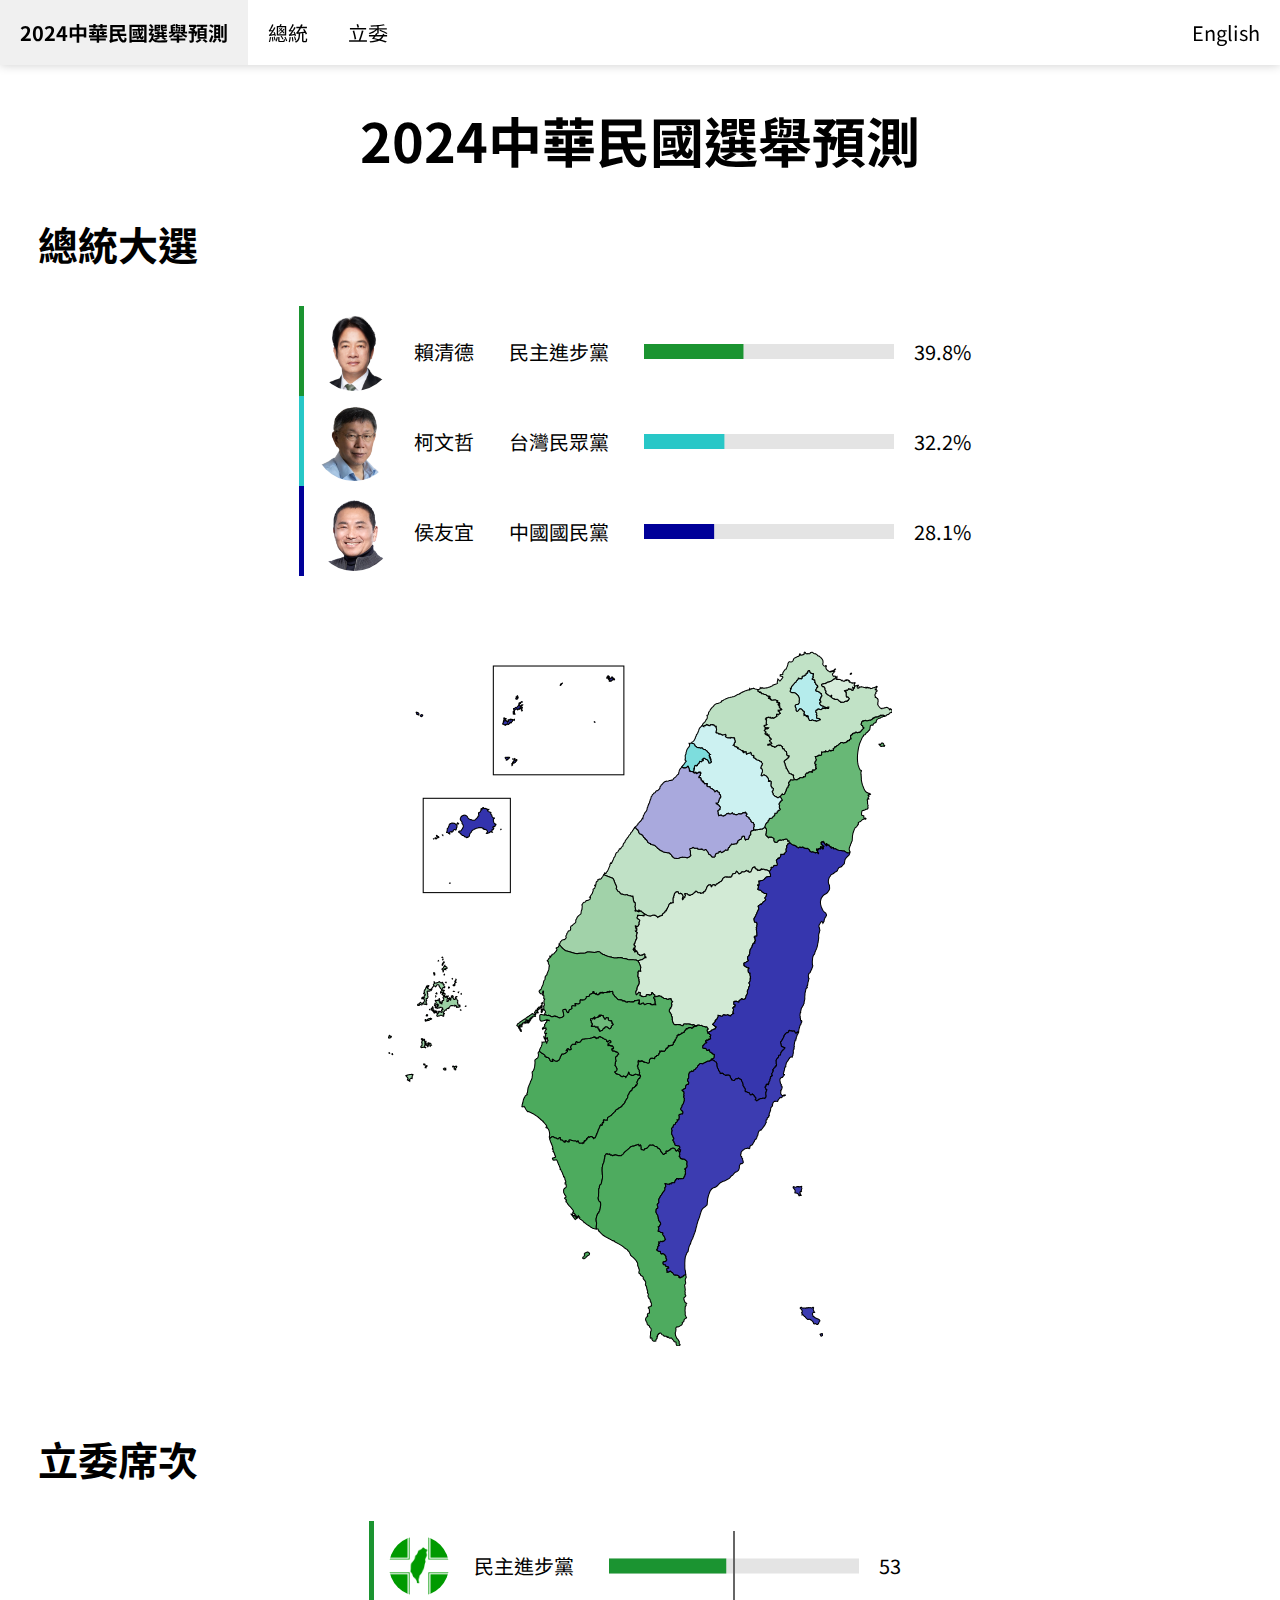
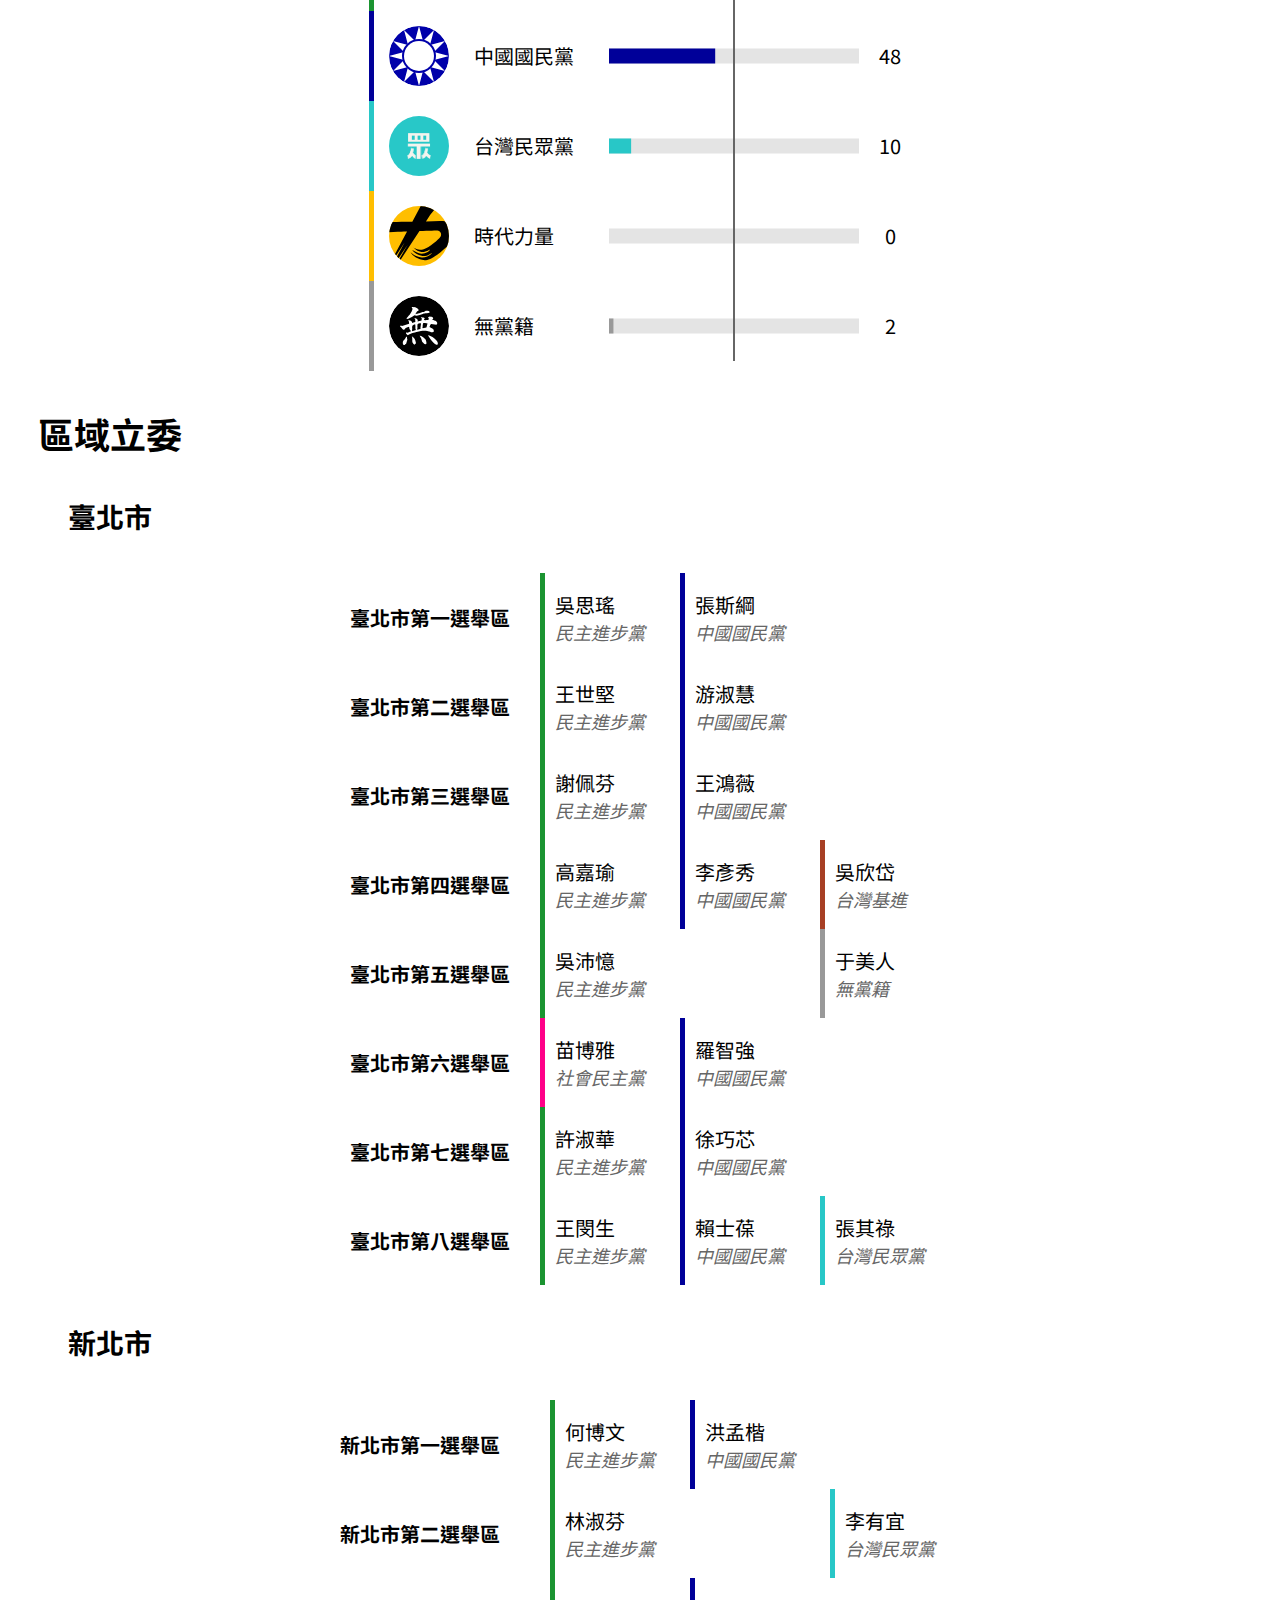
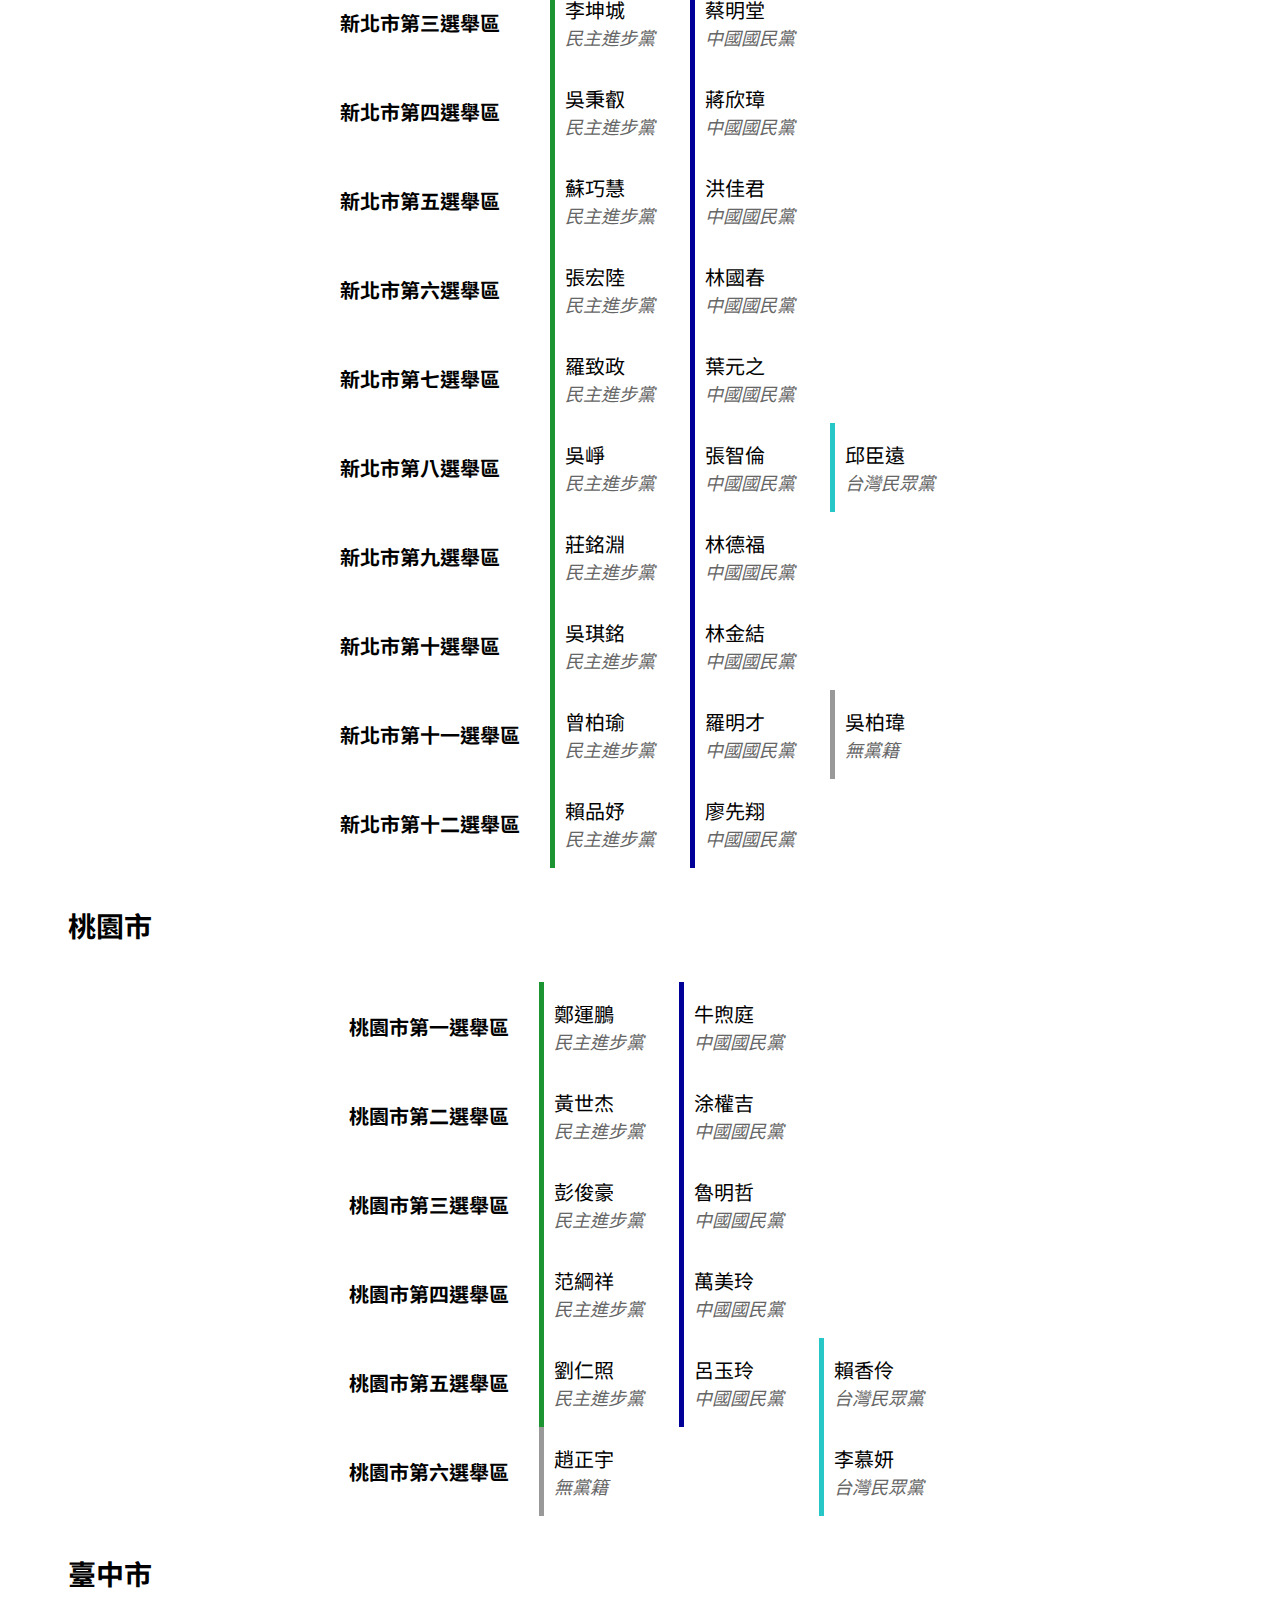
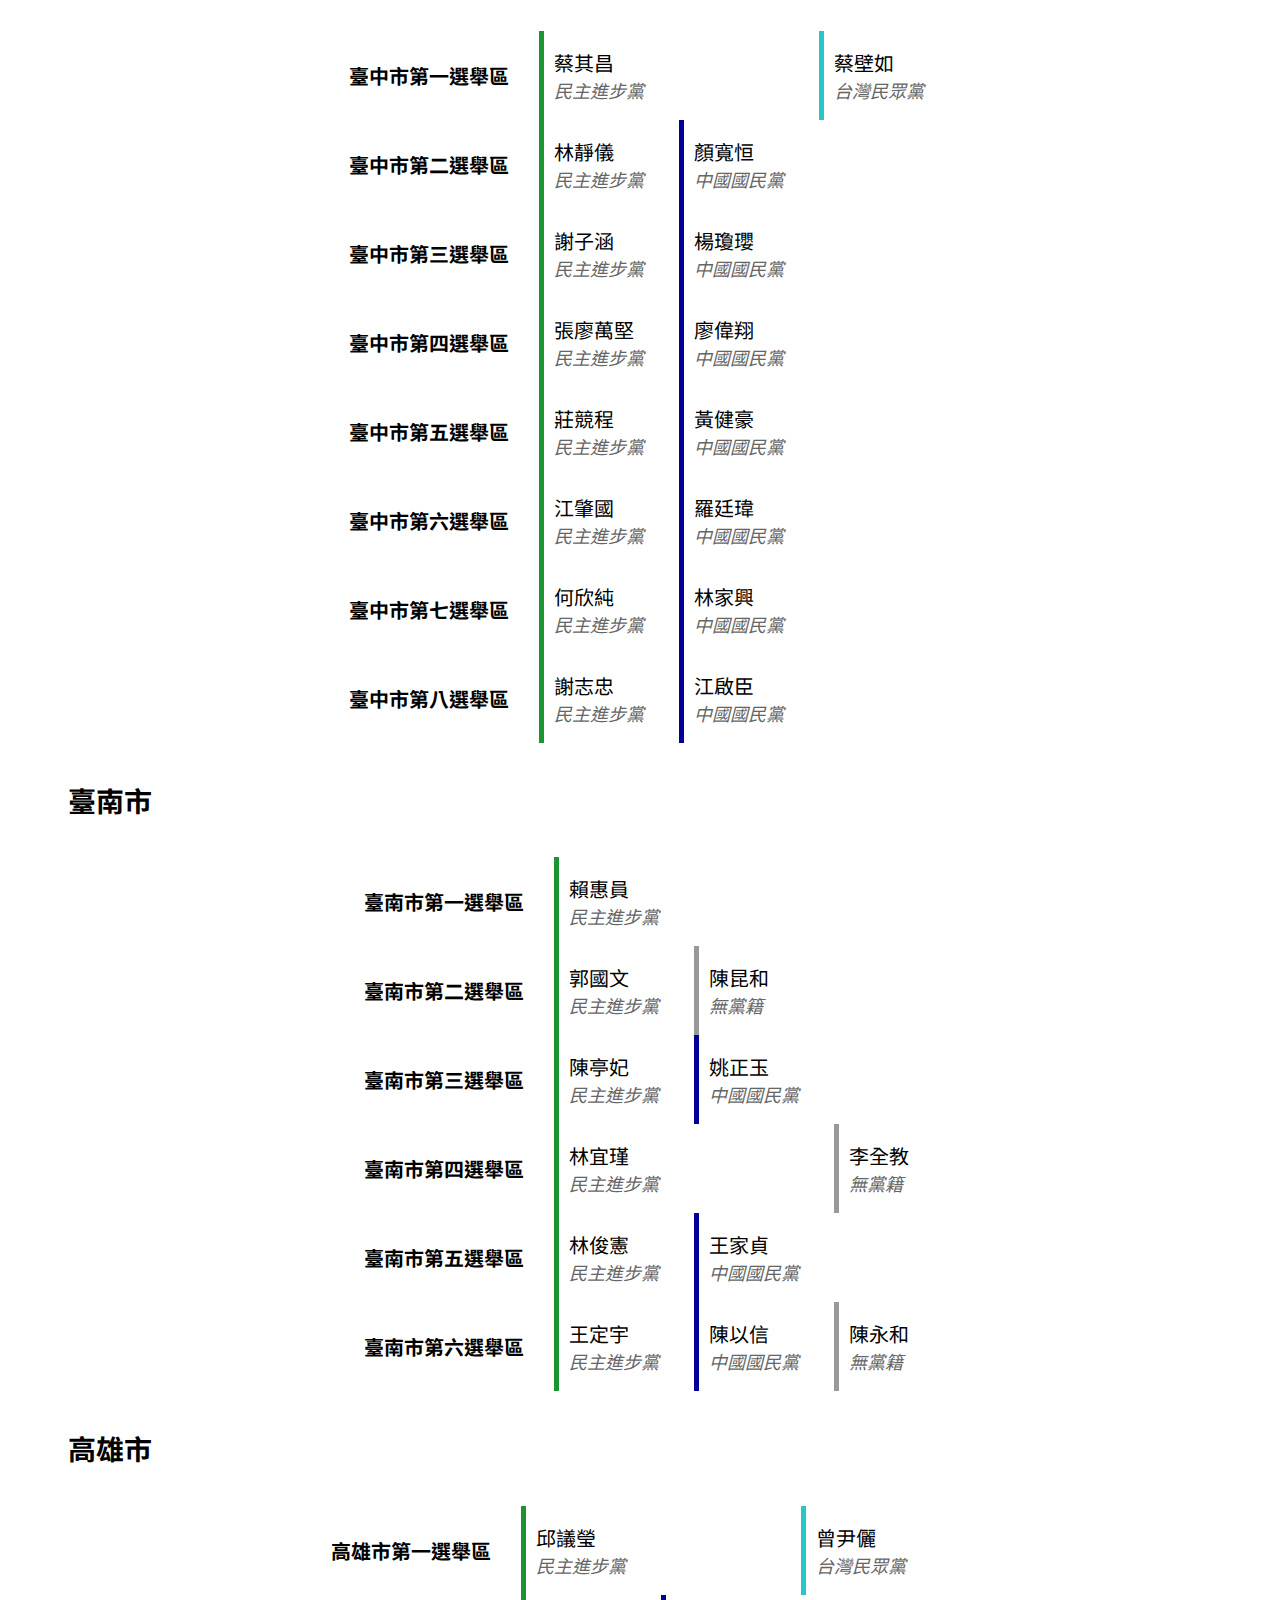
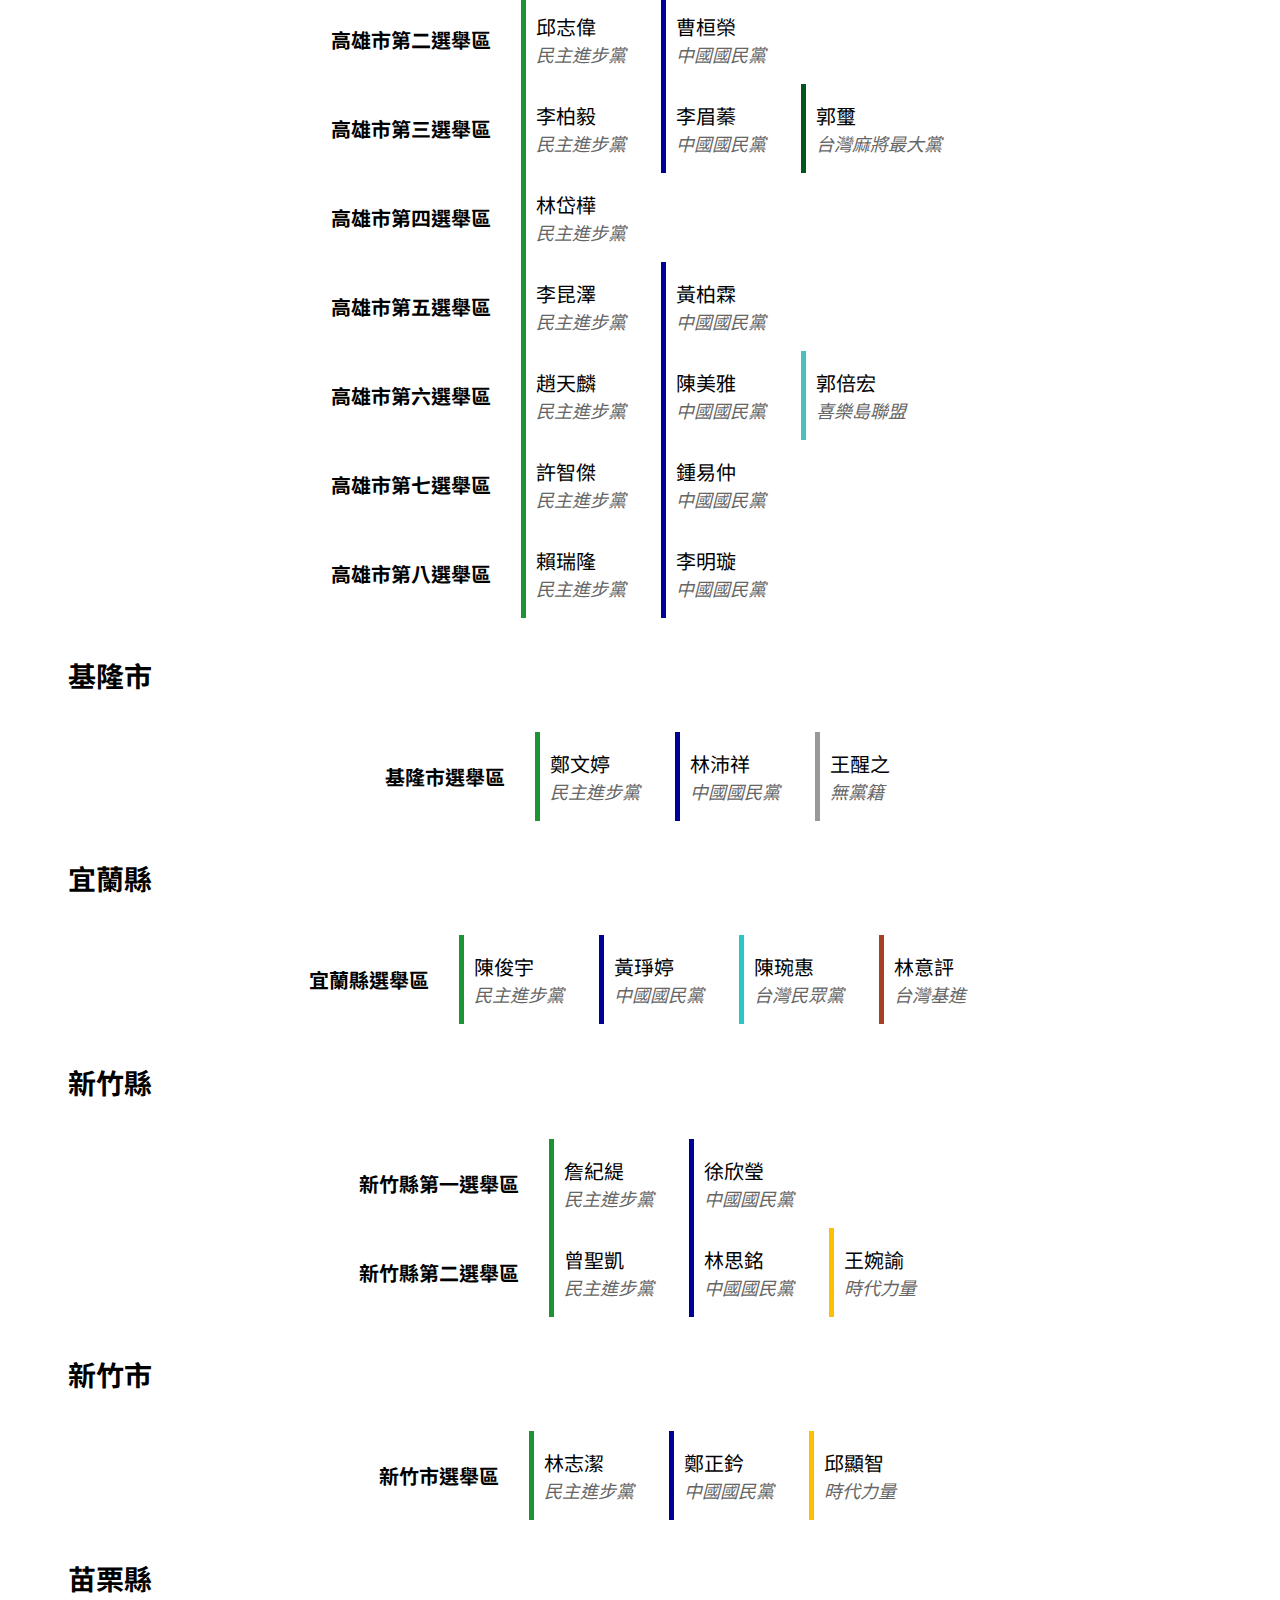
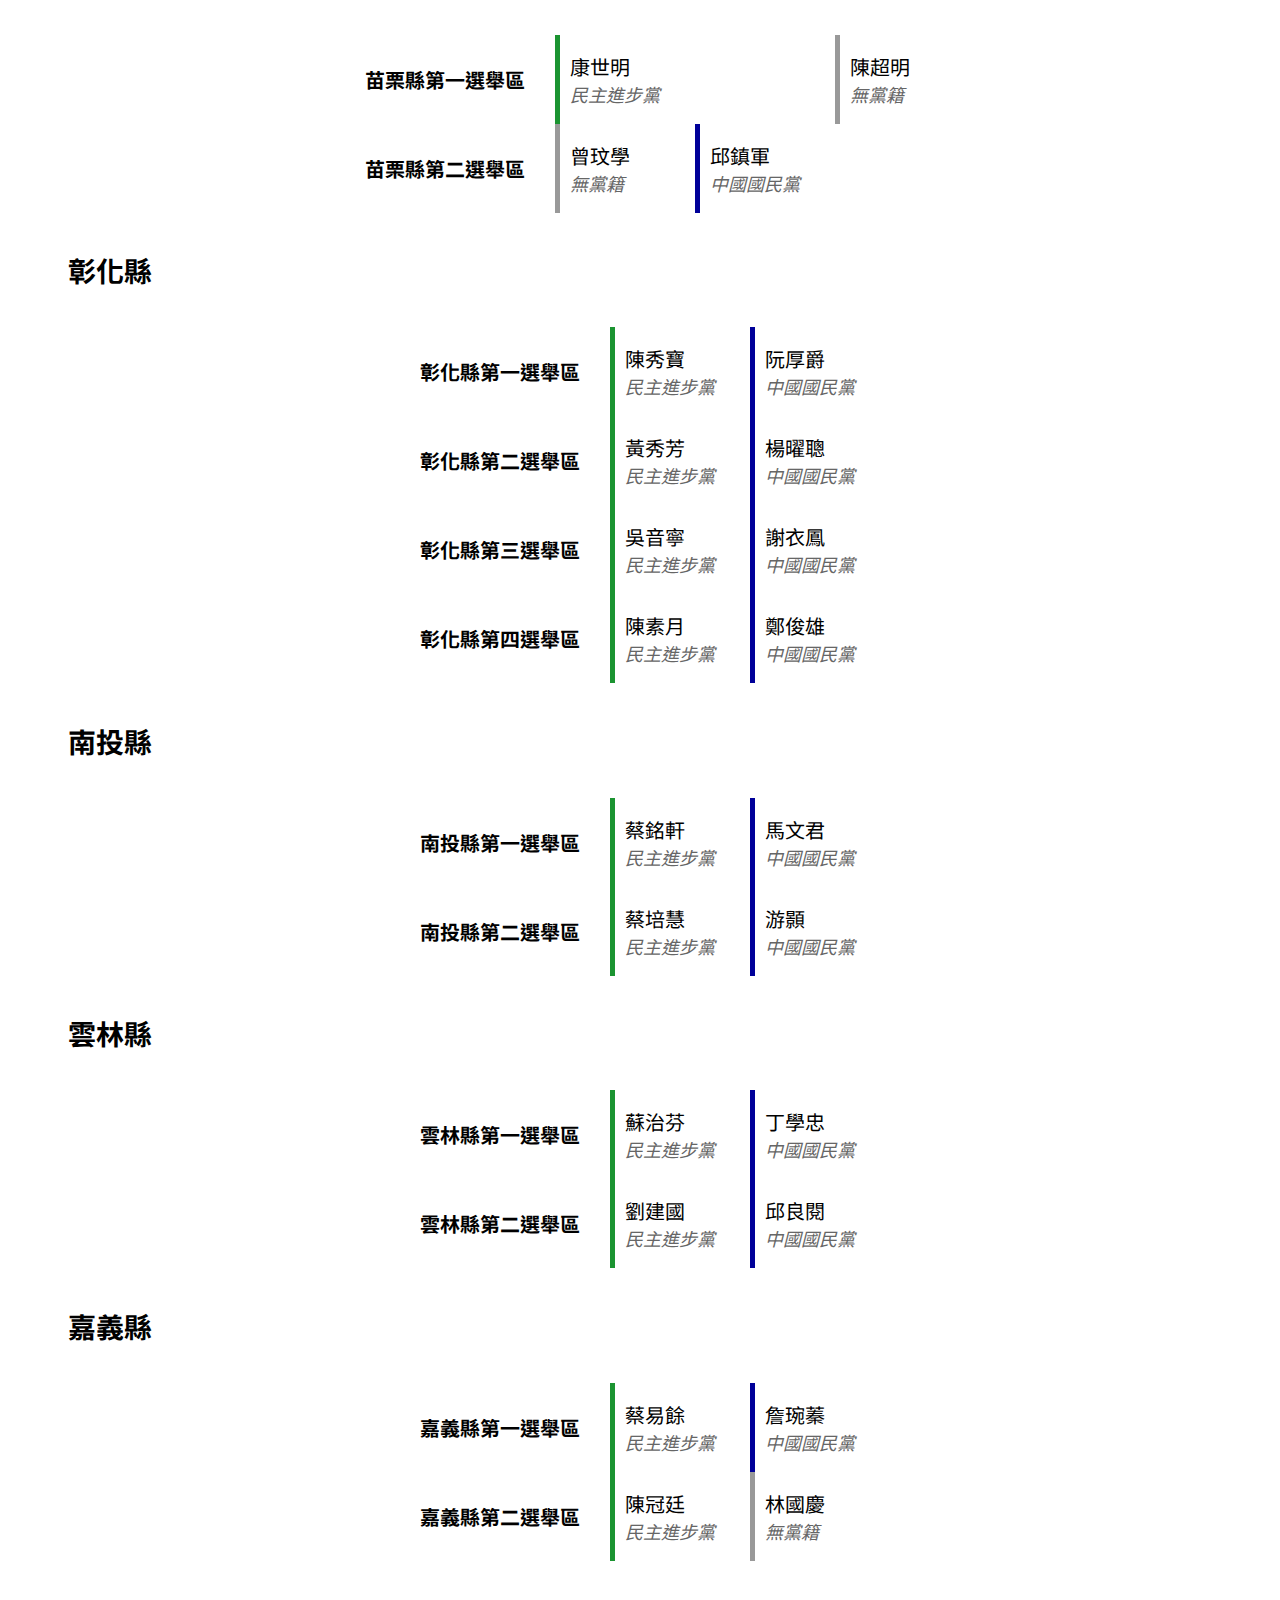
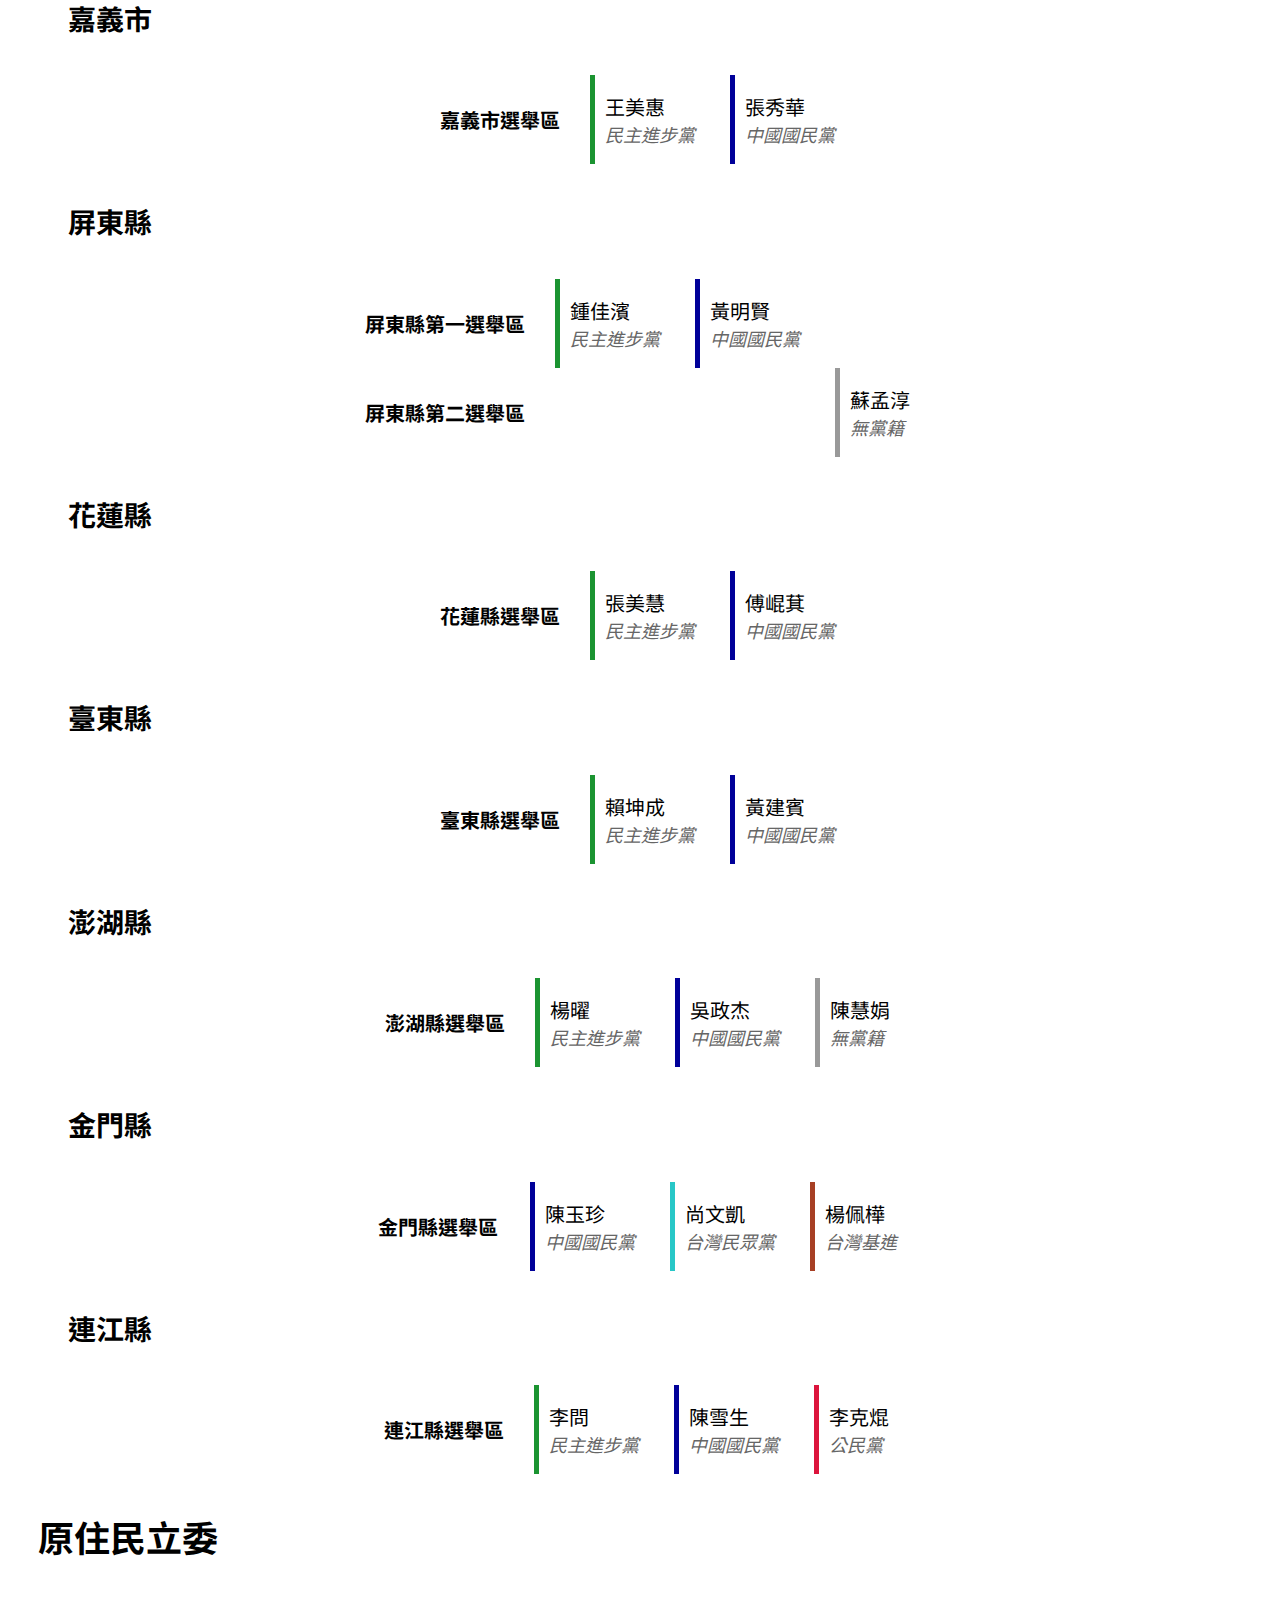
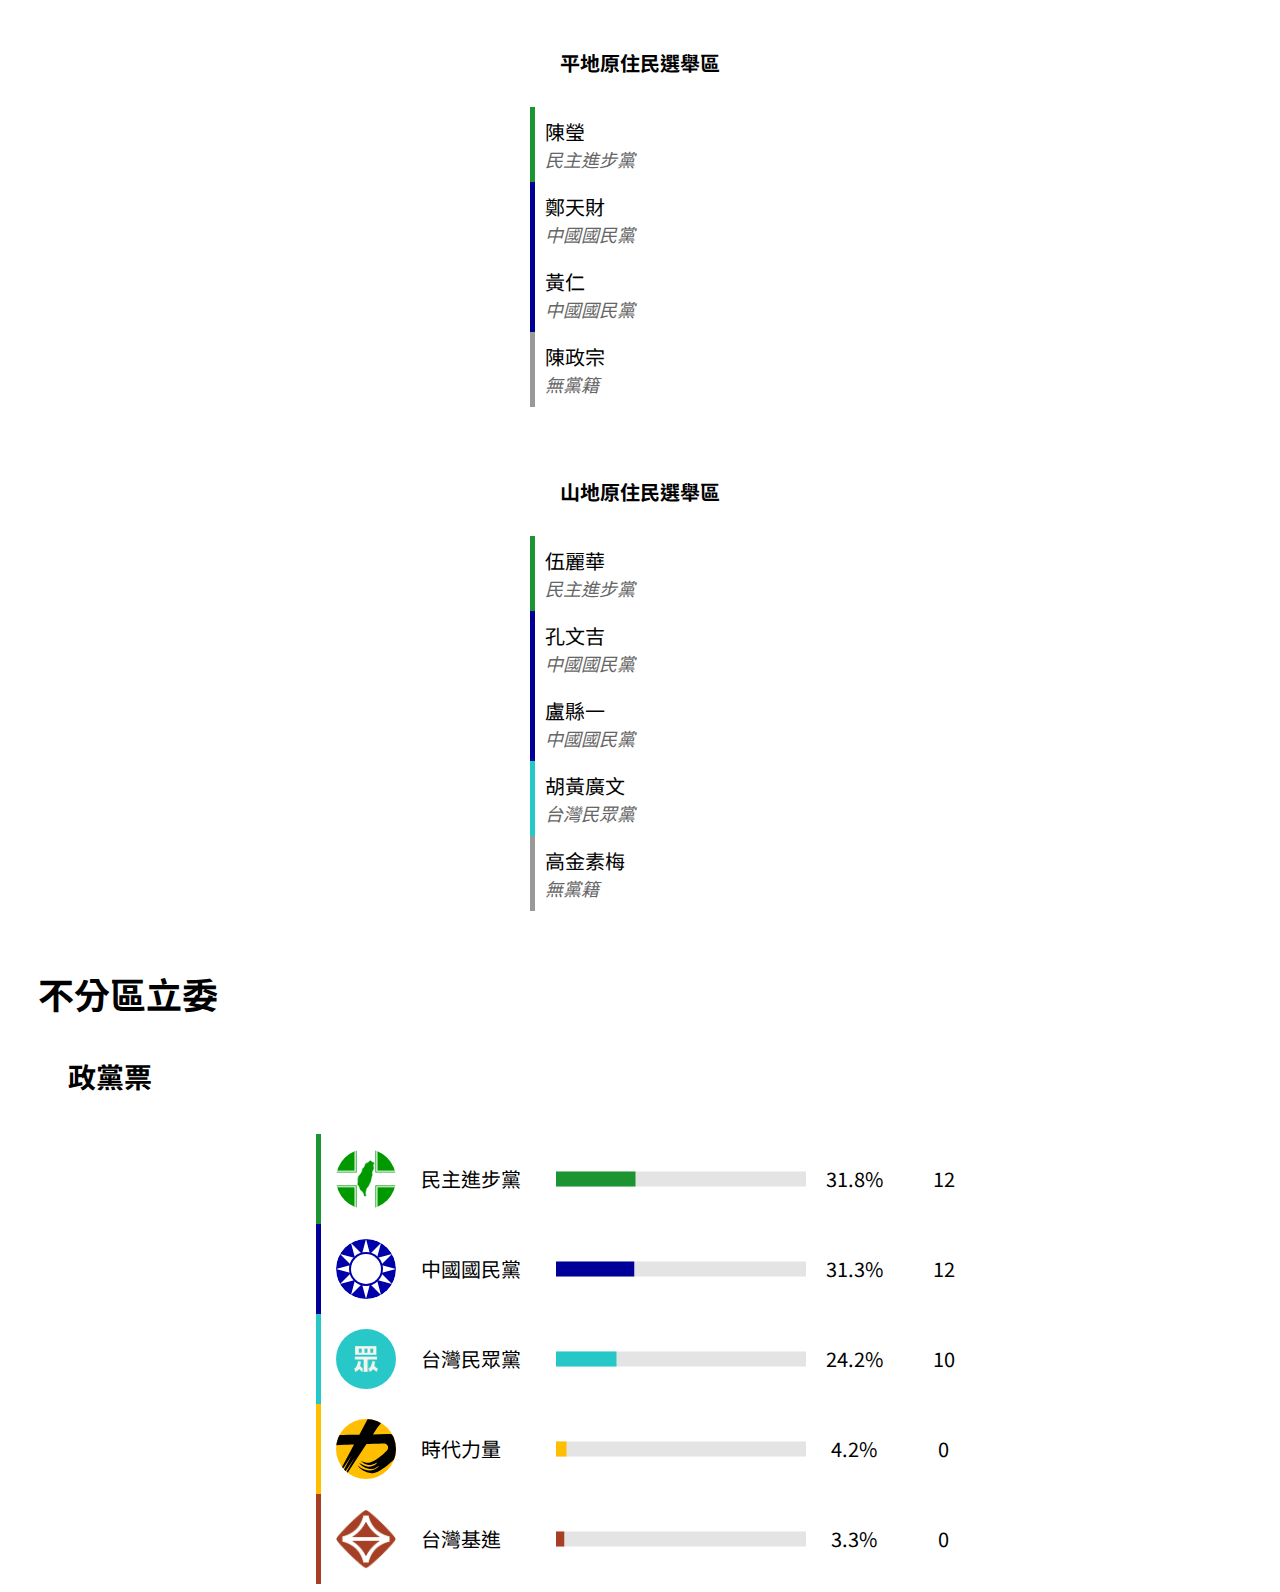
==== commit 406cd0e2: "fixing bar widths" ====
--- a/zh/index.html
+++ b/zh/index.html
@@ -194,7 +194,7 @@
 					<td class="share-bar">
 						<svg width="250" height="90">
 							<rect x="0" y="37.5" width="250" height="15" style="fill: #E4E4E4" />
-							<rect x="0" y="37.5" width="119.469" height="15" style="fill: #1B9431" />
+							<rect x="0" y="37.5" width="117.257" height="15" style="fill: #1B9431" />
 							<line x1="125" y1="10" x2="125" y2="90" style="stroke: #666666; stroke-width: 2px" />
 						</svg>
 					</td>
@@ -206,7 +206,7 @@
 					<td class="share-bar">
 						<svg width="250" height="90">
 							<rect x="0" y="37.5" width="250" height="15" style="fill: #E4E4E4" />
-							<rect x="0" y="37.5" width="103.982" height="15" style="fill: #000099" />
+							<rect x="0" y="37.5" width="106.195" height="15" style="fill: #000099" />
 							<line x1="125" y1="0" x2="125" y2="90" style="stroke: #666666; stroke-width: 2px" />
 						</svg>
 					</td>
@@ -869,7 +869,7 @@
 						<td class="share-bar">
 							<svg width="250" height="90">
 								<rect x="0" y="37.5" width="250" height="15" style="fill: #E4E4E4" />
-								<rect x="0" y="37.5" width="65.5" height="15" style="fill: #1B9431" />
+								<rect x="0" y="37.5" width="79.5" height="15" style="fill: #1B9431" />
 							</svg>
 						</td>
 						<td class="vote">31.8%</td>
@@ -881,7 +881,7 @@
 						<td class="share-bar">
 							<svg width="250" height="90">
 								<rect x="0" y="37.5" width="250" height="15" style="fill: #E4E4E4" />
-								<rect x="0" y="37.5" width="53.75" height="15" style="fill: #000099" />
+								<rect x="0" y="37.5" width="78.25" height="15" style="fill: #000099" />
 							</svg>
 						</td>
 						<td class="vote">31.3%</td>
@@ -893,7 +893,7 @@
 						<td class="share-bar">
 							<svg width="250" height="90">
 								<rect x="0" y="37.5" width="250" height="15" style="fill: #E4E4E4" />
-								<rect x="0" y="37.5" width="48.25" height="15" style="fill: #28C7C7" />
+								<rect x="0" y="37.5" width="60.5" height="15" style="fill: #28C7C7" />
 							</svg>
 						</td>
 						<td class="vote">24.2%</td>
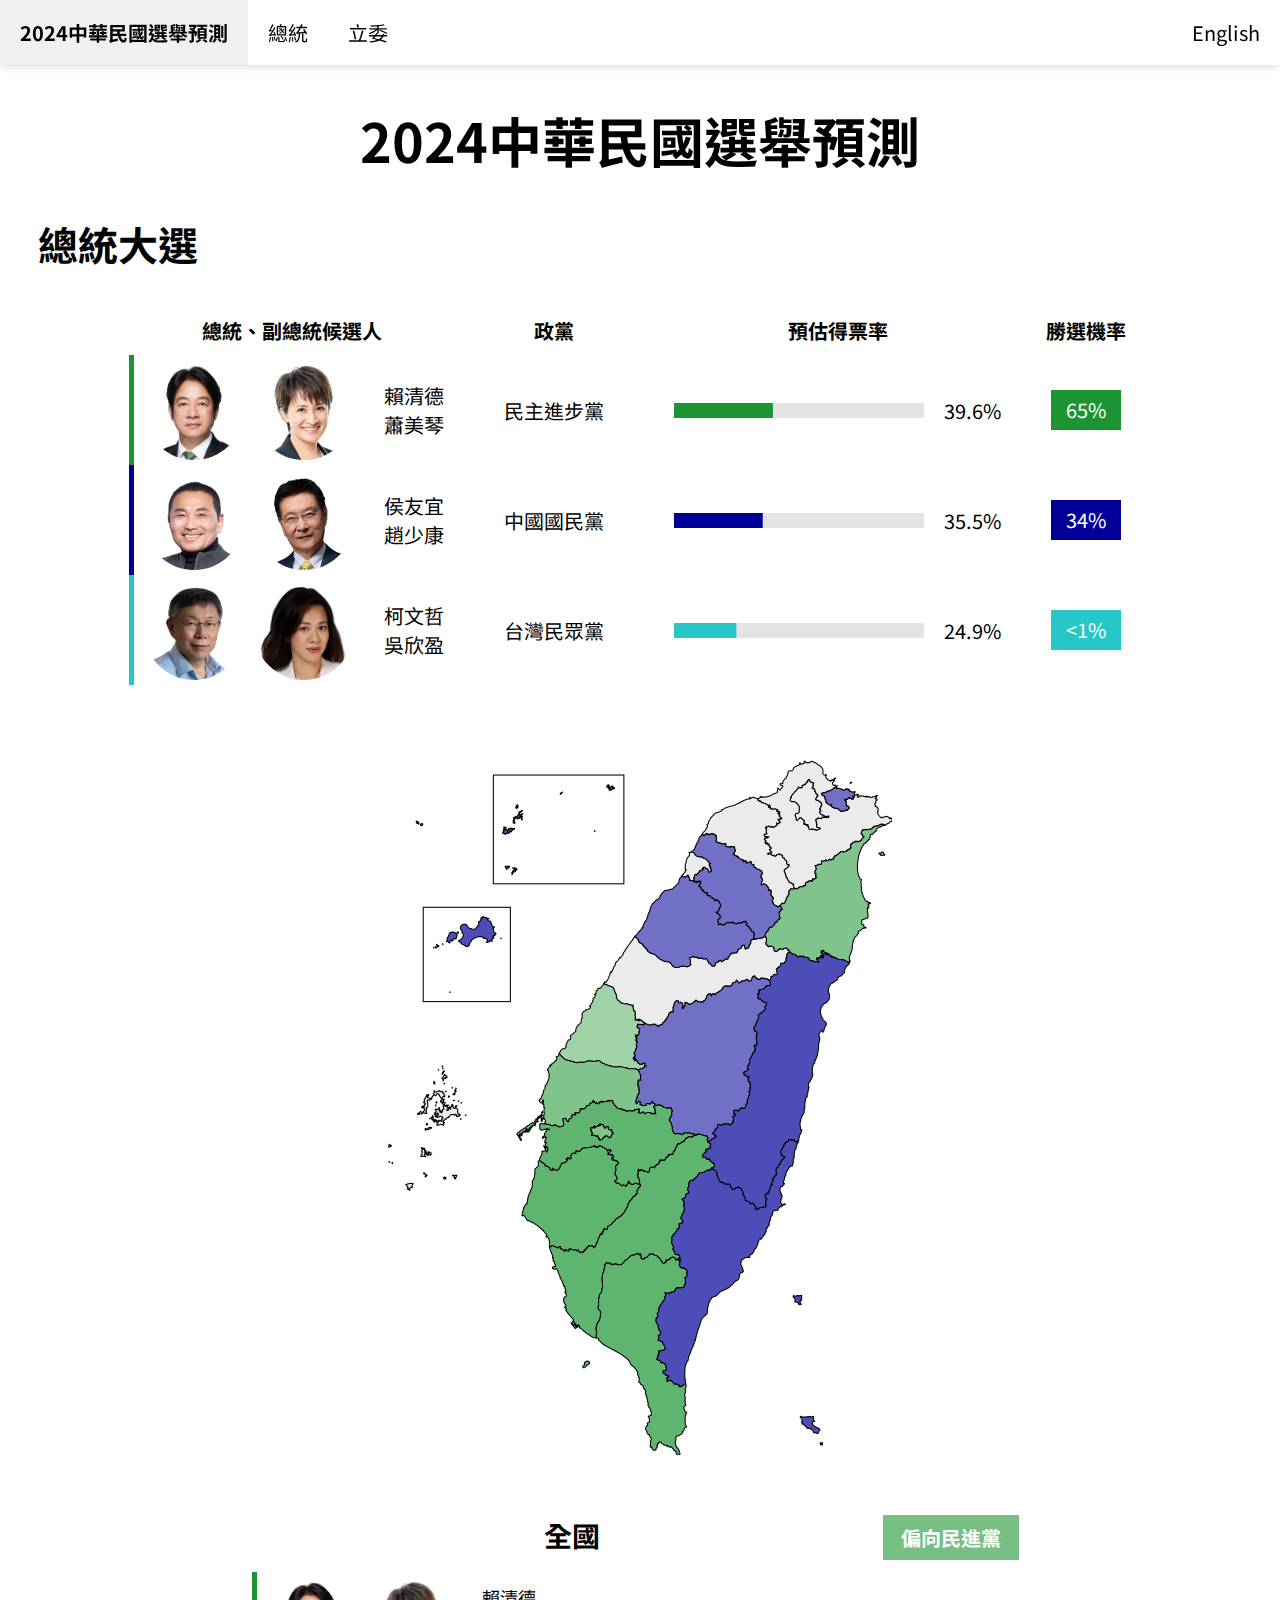
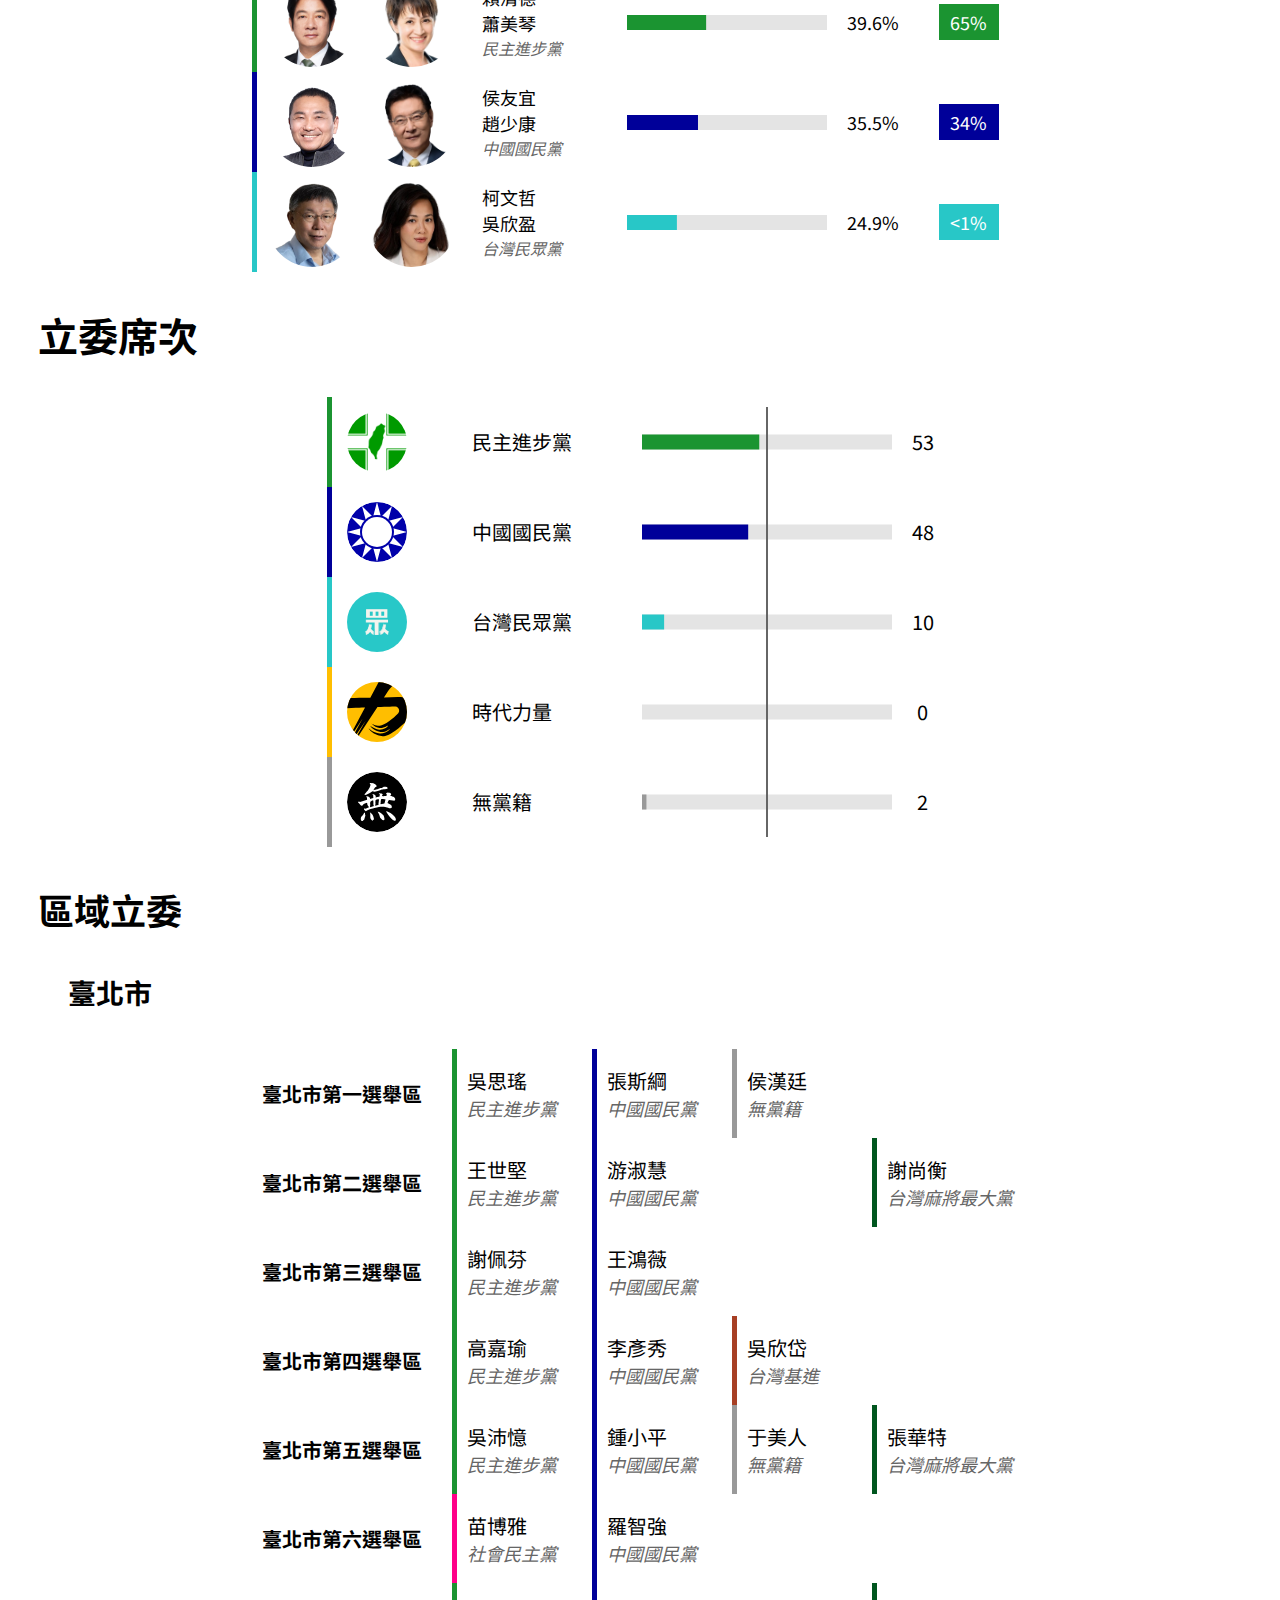
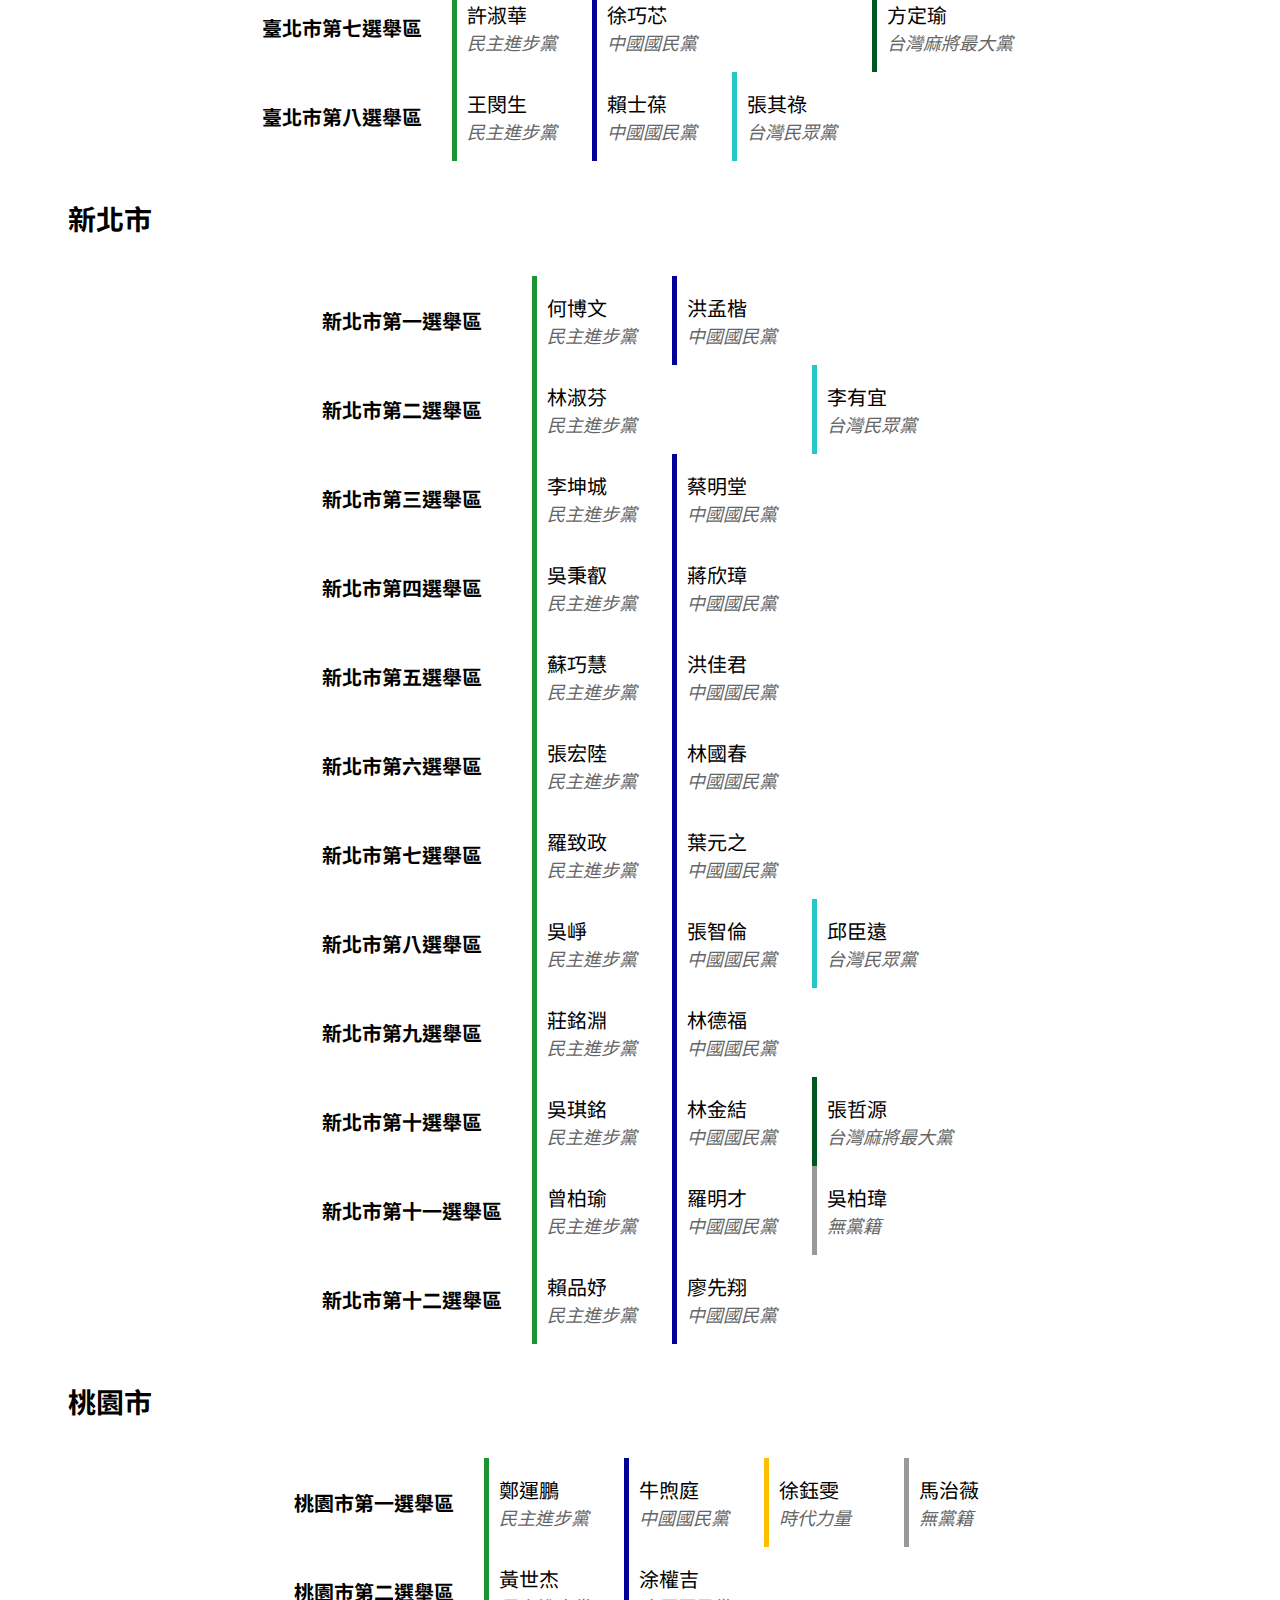
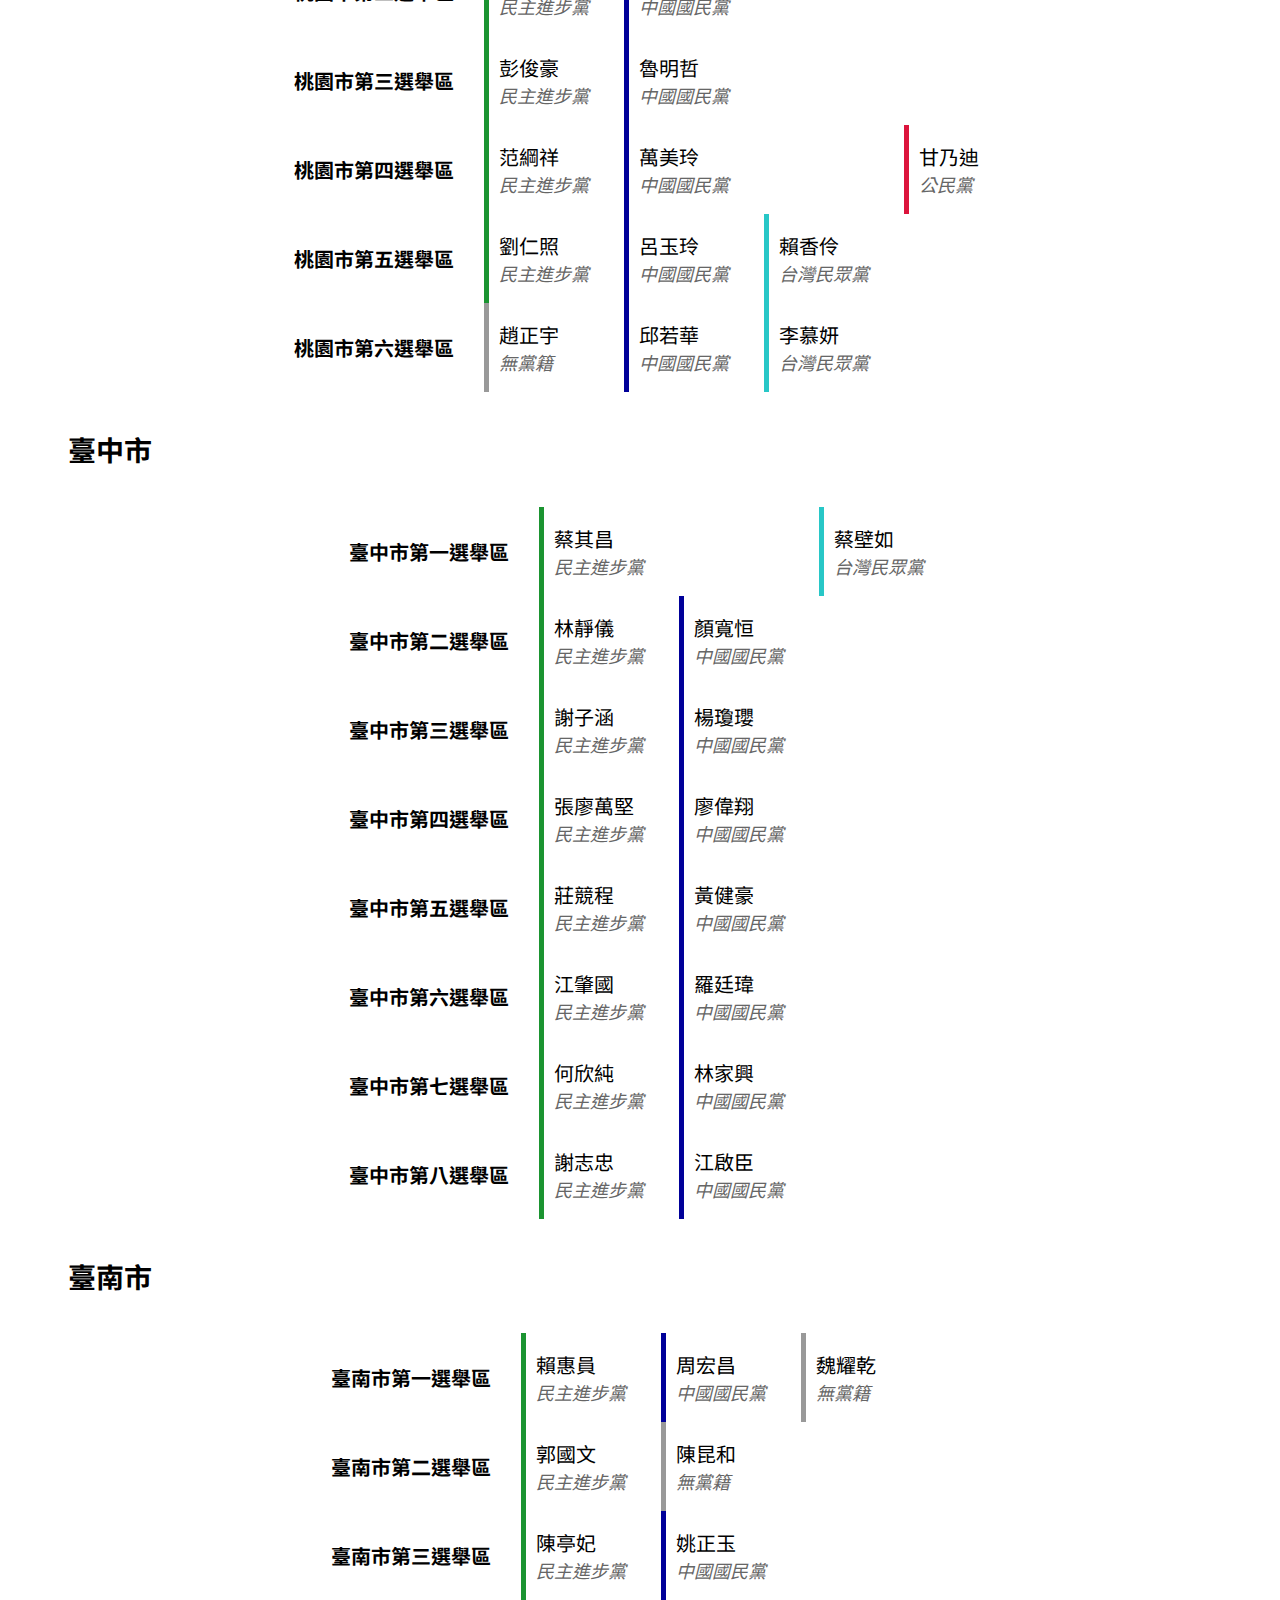
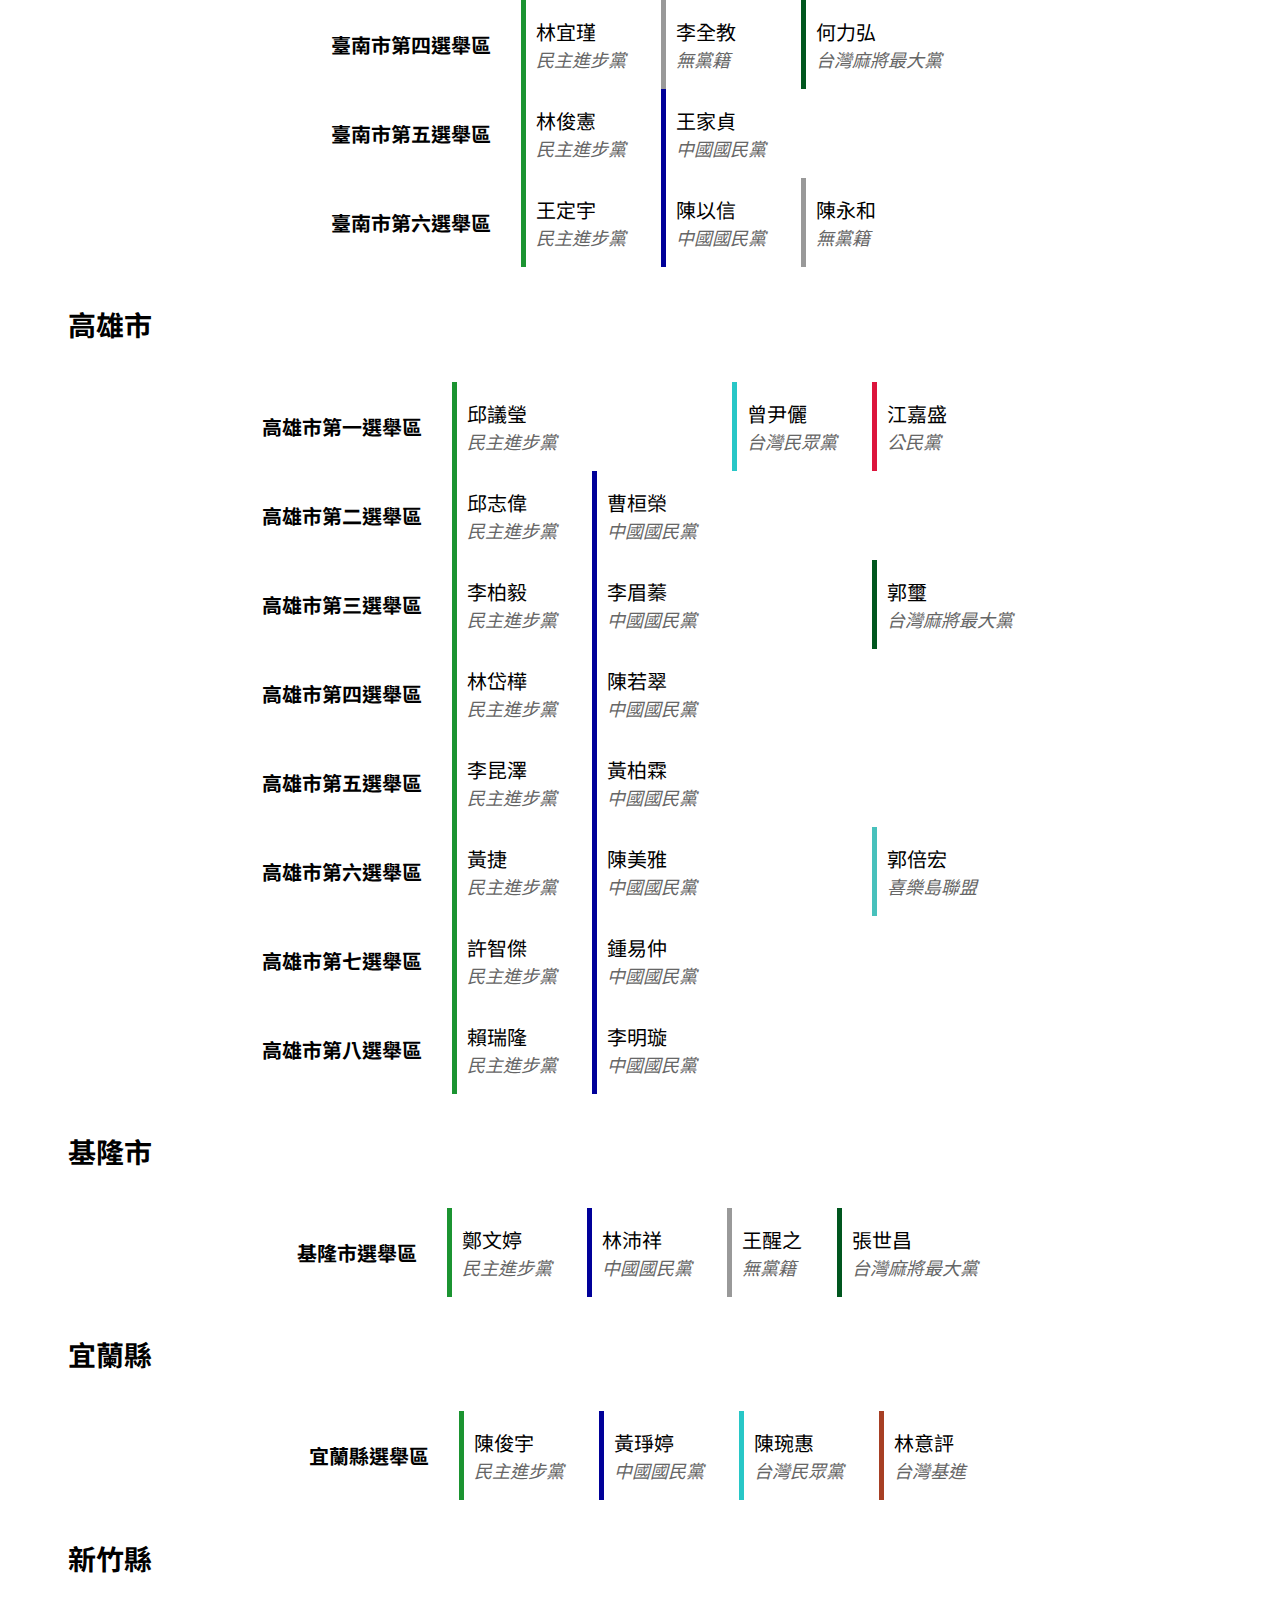
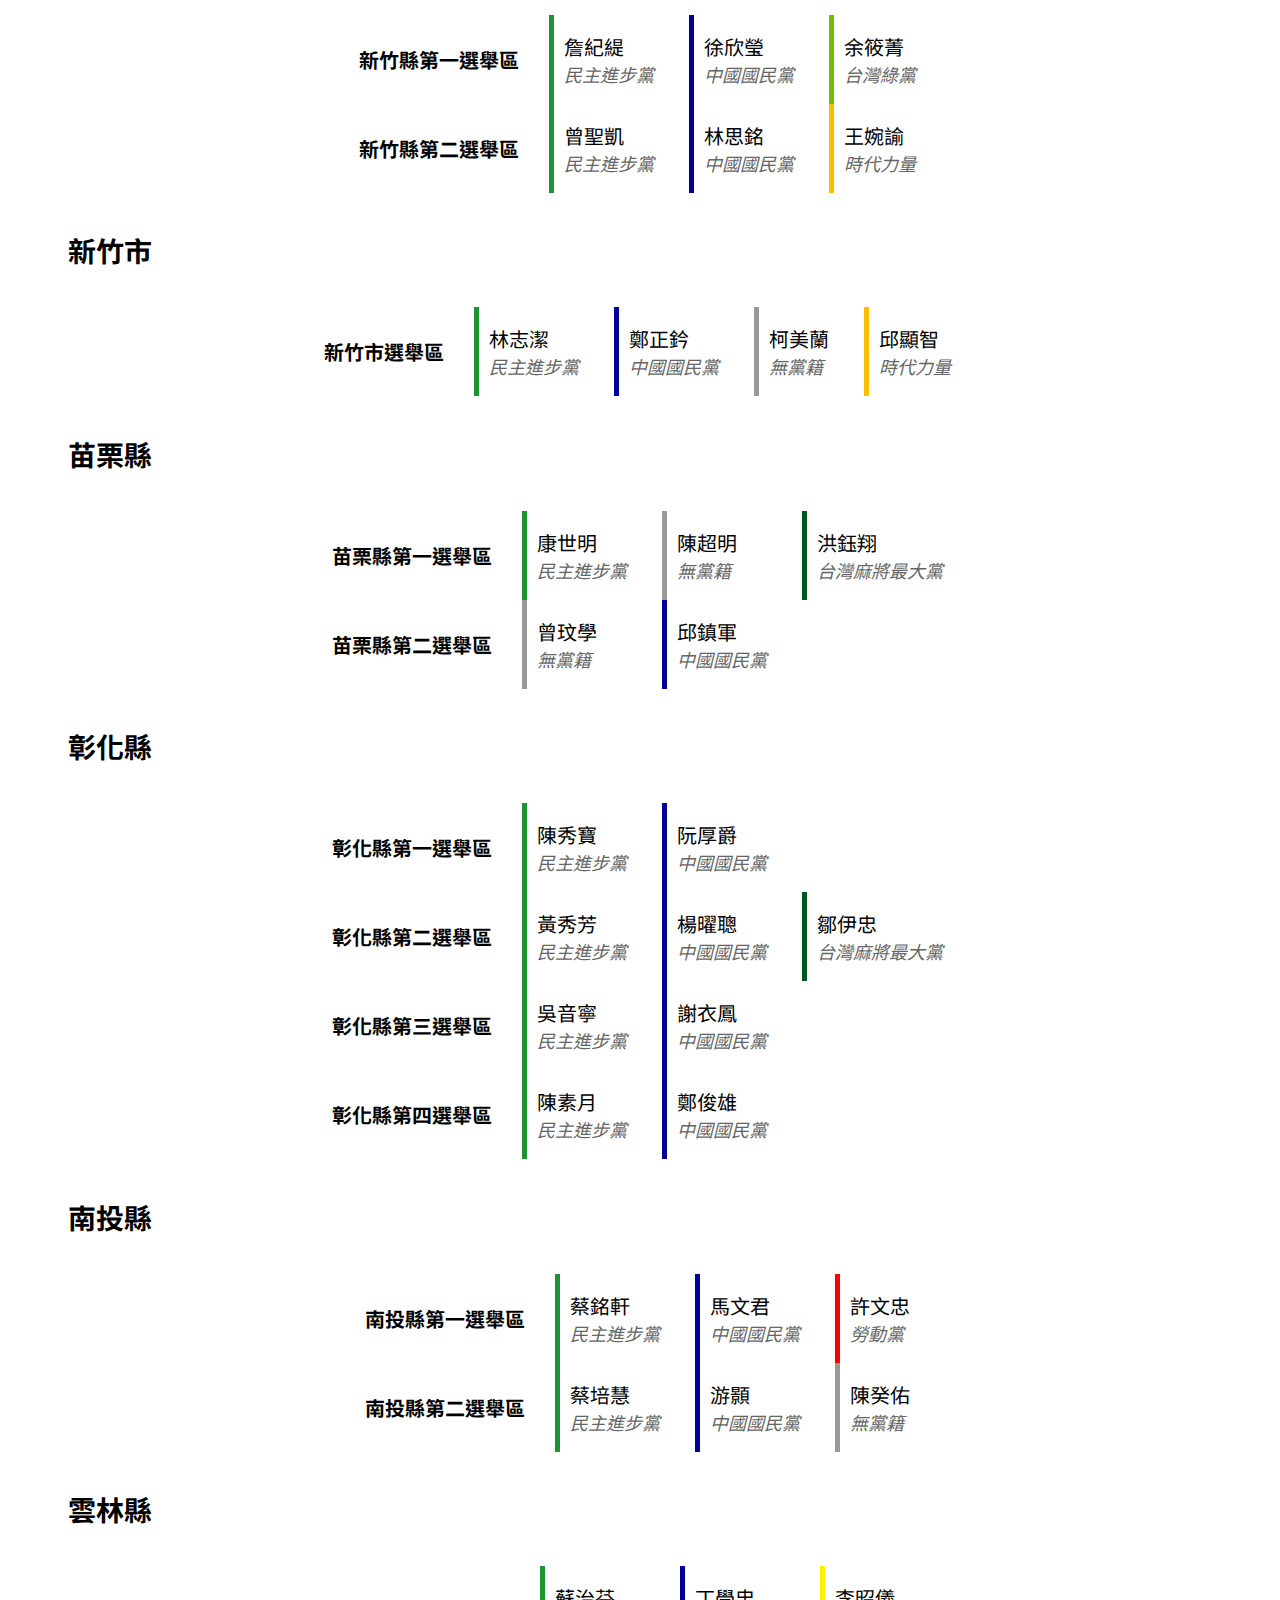
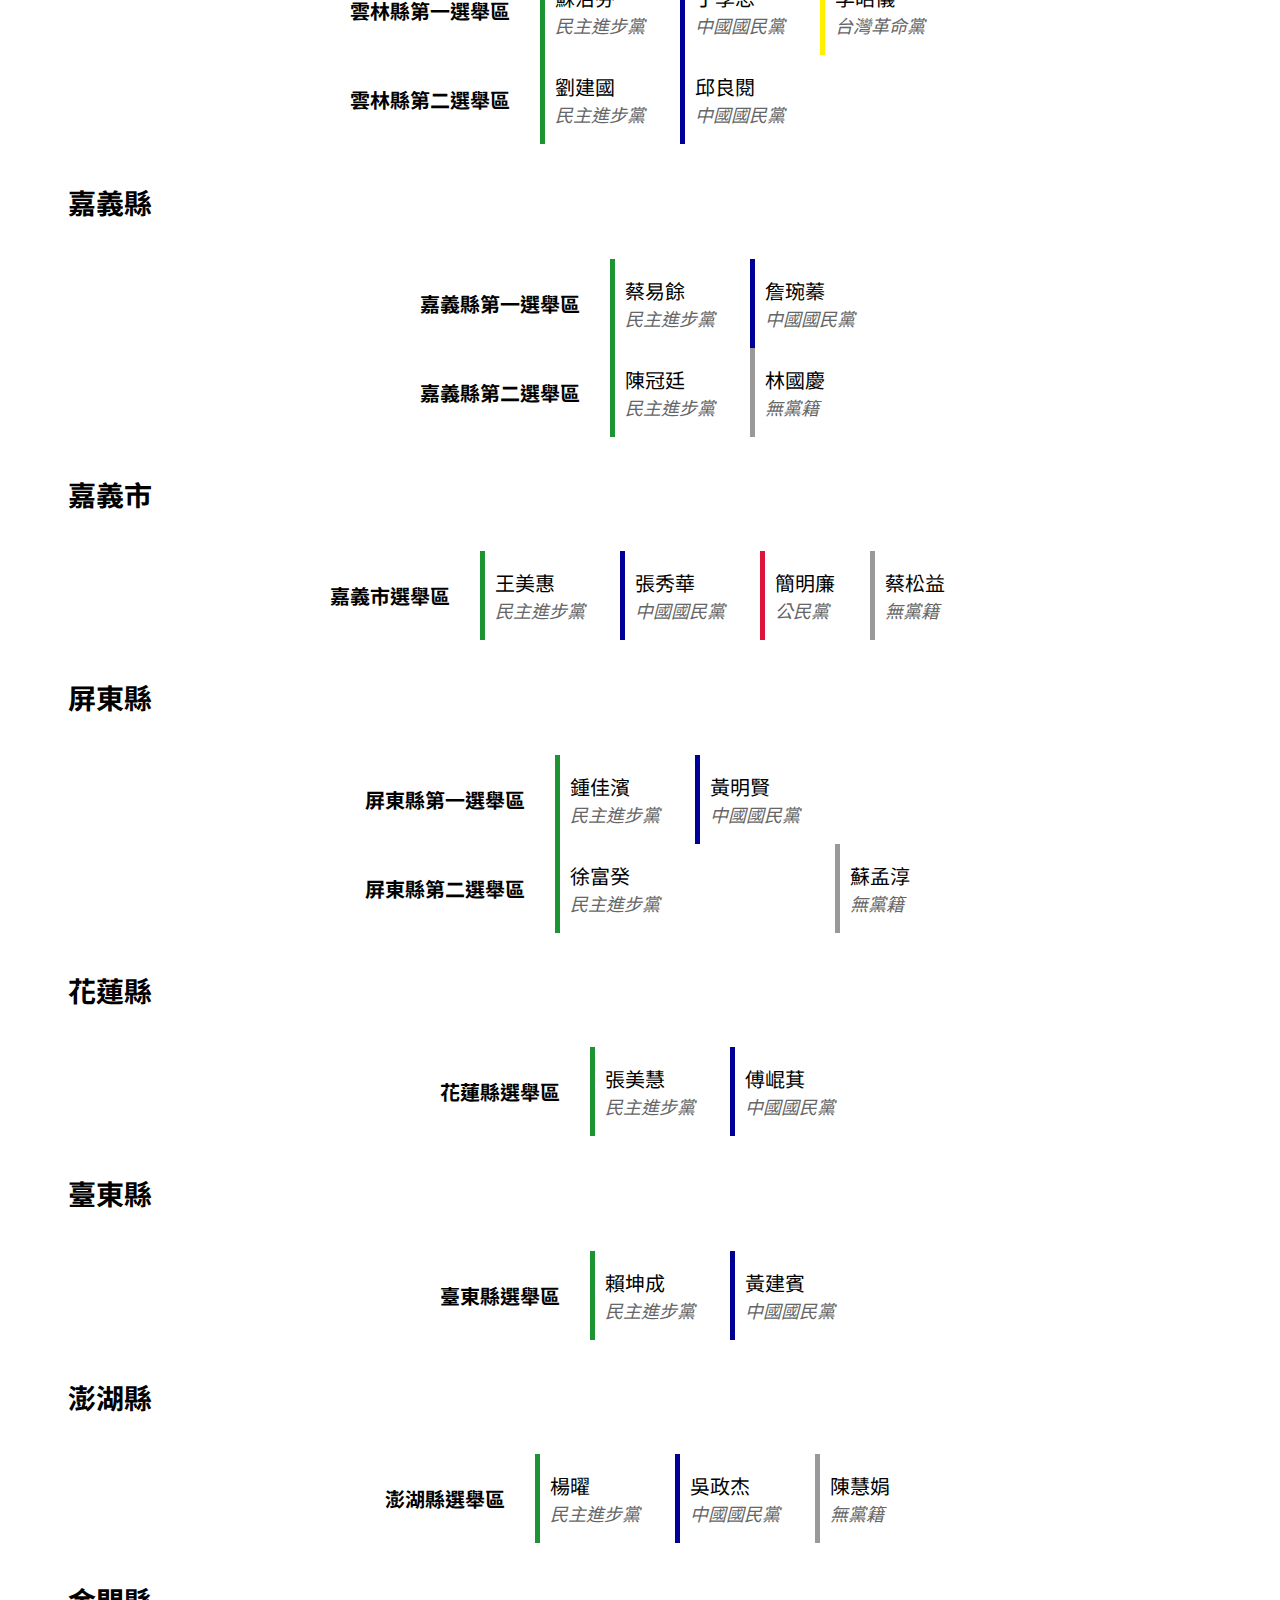
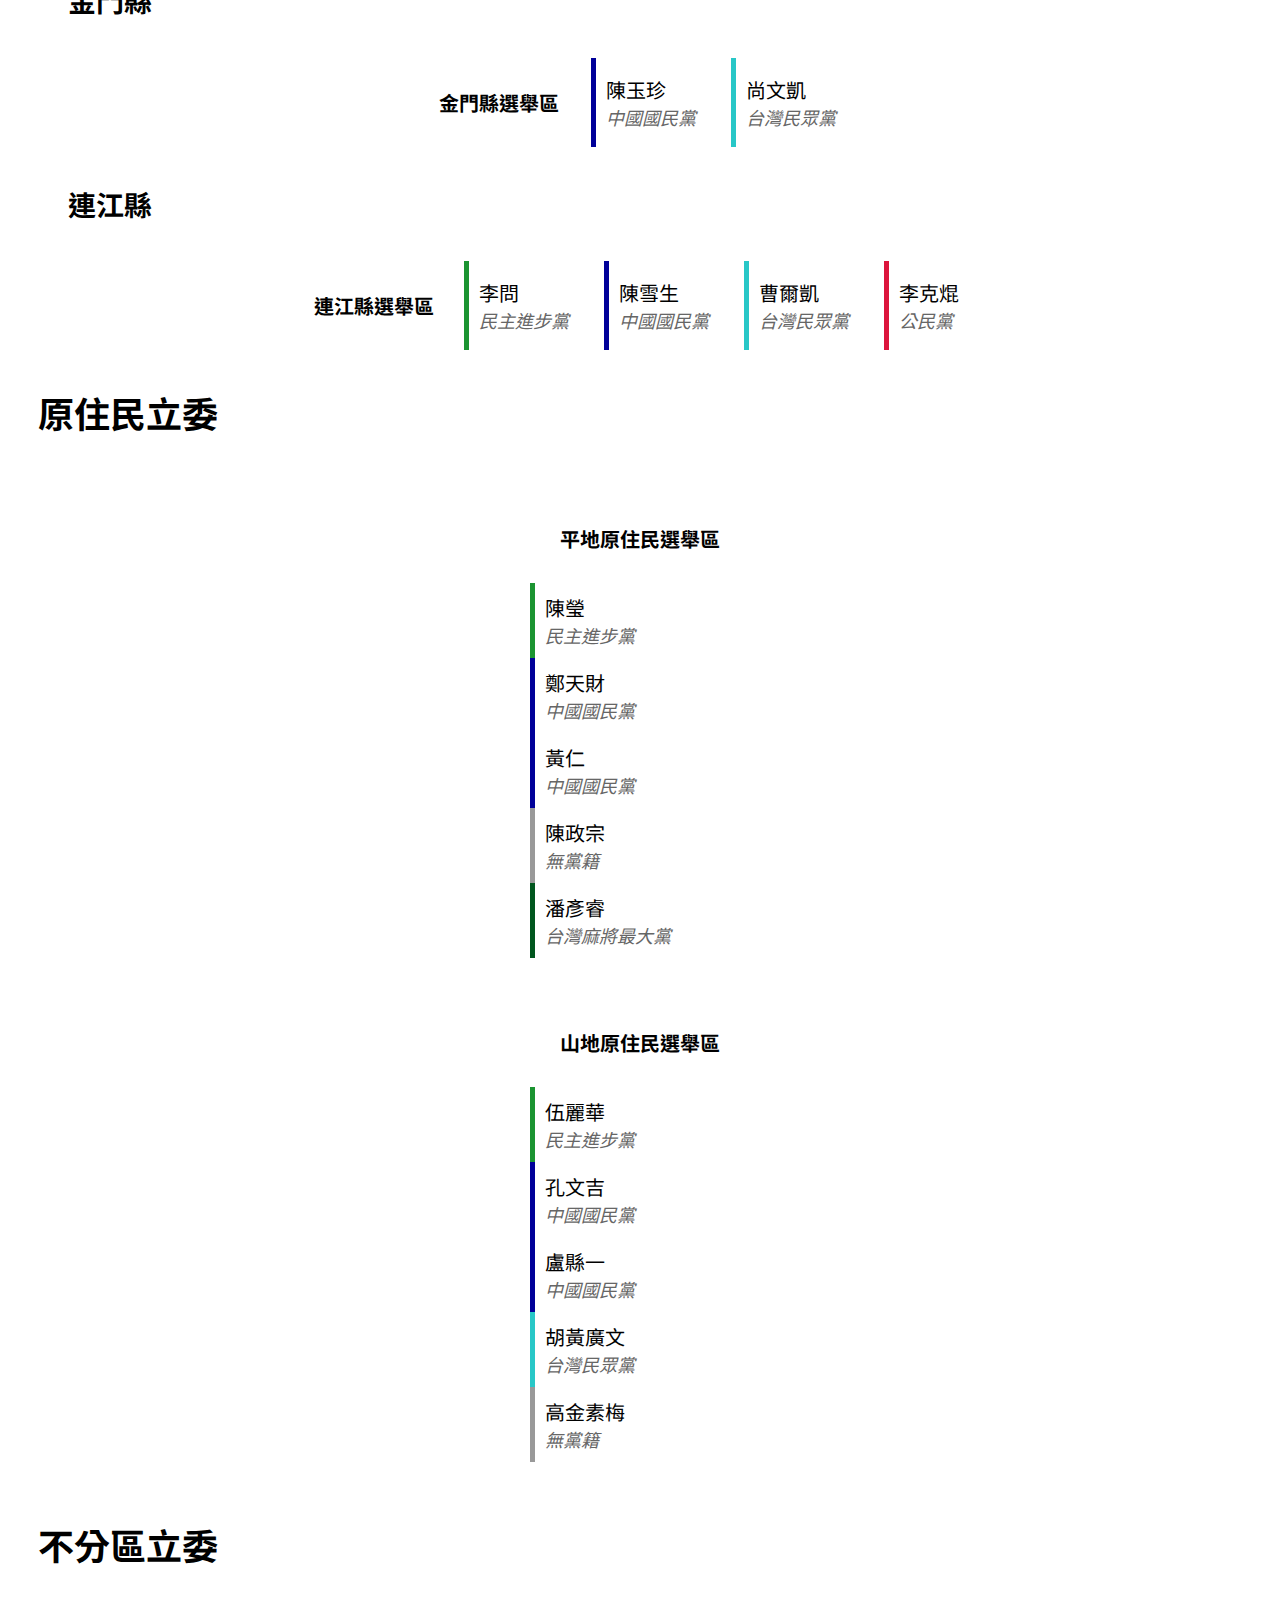
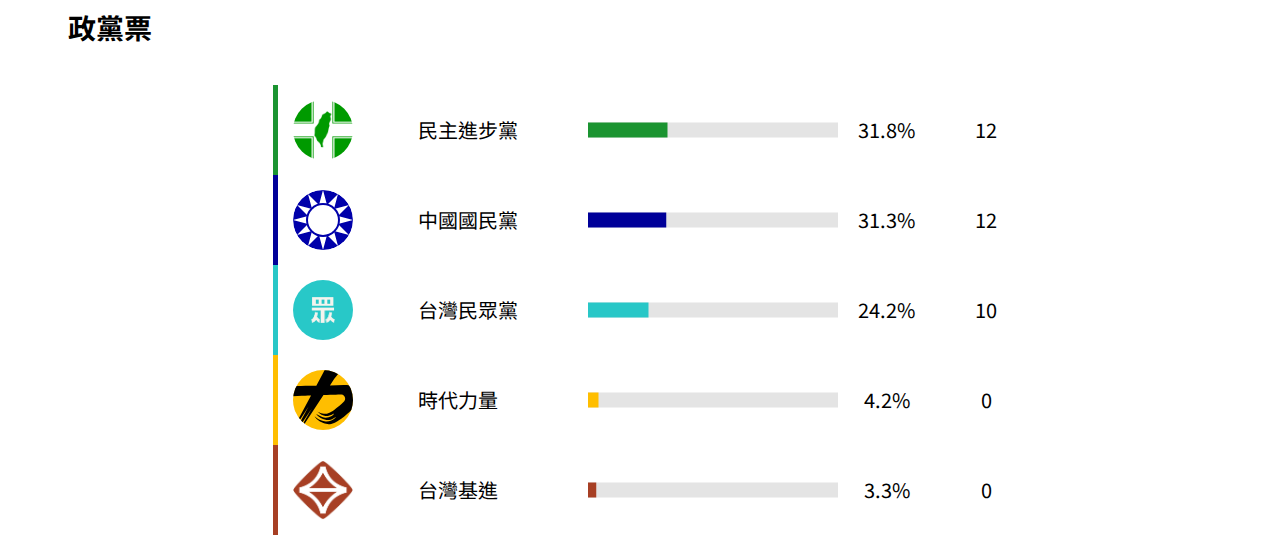
==== commit 5d3cf3da: "updating presidential model, adding probabilities" ====
--- a/zh/index.html
+++ b/zh/index.html
@@ -22,9 +22,16 @@
 	<div class="presidential">
 		<h2 id="presidential">總統大選</h2>
 		<table>
+			<tr id="presidential-header-row">
+				<th colspan="3">總統、副總統候選人</th>
+				<th>政黨</th>
+				<th colspan="2">預估得票率</th>
+				<th>勝選機率</th>
+			</tr>
 			<tr class="dpp-row">
-				<td class="image"><img src="../img/laichingte.png" alt="Lai Ching-te"></td>
-				<td class="nominee">賴清德</td>
+				<td class="image"><img src="../img/laichingte.png" alt="賴清德"></td>
+				<td class="vp-image"><img src="../img/hsiaobikhim.png" alt="蕭美琴"></td>
+				<td class="nominee">賴清德<br>蕭美琴</td>
 				<td class="party">民主進步黨</td>
 				<td class="share-bar">
 					<svg width="250" height="15">
@@ -33,10 +40,26 @@
 					</svg>
 				</td>
 				<td id="dpp-presidential-share" class="vote"></td>
+				<td class="chance"><div id="dpp-chance"></div></td>
+			</tr>
+			<tr class="kmt-row">
+				<td class="image"><img src="../img/houyuih.png" alt="侯友宜"></td>
+				<td class="vp-image"><img src="../img/jawshawkong.png" alt="趙少康"></td>
+				<td class="nominee">侯友宜<br>趙少康</td>
+				<td class="party">中國國民黨</td>
+				<td class="share-bar">
+					<svg width="250" height="15">
+						<rect x="0" y="0" width="250" height="15" style="fill: #E4E4E4" />
+						<rect id="kmt-presidential-bar" x="0" y="0" height="15" style="fill: #000099" />
+					</svg>
+				</td>
+				<td id="kmt-presidential-share" class="vote"></td>
+				<td class="chance"><div id="kmt-chance"></div></td>
 			</tr>
 			<tr class="tpp-row">
-				<td class="image"><img src="../img/kowenje.png" alt="Ko Wen-je"></td>
-				<td class="nominee">柯文哲</td>
+				<td class="image"><img src="../img/kowenje.png" alt="柯文哲"></td>
+				<td class="vp-image"><img src="../img/cynthiawu.png" alt="吳欣盈"></td>
+				<td class="nominee">柯文哲<br>吳欣盈</td>
 				<td class="party">台灣民眾黨</td>
 				<td class="share-bar">
 					<svg width="250" height="15">
@@ -45,143 +68,185 @@
 					</svg>
 				</td>
 				<td id="tpp-presidential-share" class="vote"></td>
-			</tr>
-			<tr class="kmt-row">
-				<td class="image"><img src="../img/houyuih.png" alt="Hou Yu-ih"></td>
-				<td class="nominee">侯友宜</td>
-				<td class="party">中國國民黨</td>
-				<td class="share-bar">
-					<svg width="250" height="15">
-						<rect x="0" y="0" width="250" height="15" style="fill: #E4E4E4" />
-						<rect id="kmt-presidential-bar" x="0" y="0" height="15" style="fill: #000099" />
-					</svg>
-				</td>
-				<td id="kmt-presidential-share" class="vote"></td>
+				<td class="chance"><div id="tpp-chance"></div></td>
 			</tr>
 		</table>
-		<svg id="presidential-map" xmlns="http://www.w3.org/2000/svg" viewbox="0 0 1440 2055">
-			<g fill="#F0F0F0" stroke="#000000" stroke-width="3">
-				<path id="taipei" class="county" d="M 1207.6293 134.4372 1207.5998 134.5578 1207.5789 134.6274 1207.537 134.7604 1207.6724 134.9954 1207.9014 135.1694 1207.9248 135.2117 1207.9974 135.3223 1208.2608 135.4317 1208.3937 135.4926 1208.6559 135.6244 1208.8037 135.6256 1208.9304 135.5945 1208.9908 135.5821 1209.0917 135.5349 1209.1939 135.515 1209.3231 135.5336 1209.4844 135.4665 1209.5484 135.4367 1209.7084 135.3658 1209.7872 135.3347 1209.9841 135.2825 1210.1171 135.2688 1210.2254 135.285 1210.2796 135.3248 1210.346 135.4155 1210.3817 135.4404 1210.4962 135.4727 1210.5738 135.4752 1210.7941 135.4143 1210.895 135.4255 1211.1585 135.7052 1211.3653 135.8058 1211.4945 135.8369 1211.6348 135.8817 1211.8613 136.0669 1211.9721 136.1129 1212.0964 135.9836 1212.1481 135.8407 1212.1789 135.7375 1212.5987 135.4217 1212.8793 135.3919 1213.1095 135.4105 1213.2314 135.4329 1213.2991 135.4652 1213.4382 135.5162 1213.6007 135.5423 1213.7964 135.561 1214.2334 135.7226 1214.3626 135.7996 1214.3774 135.8456 1214.2986 135.9078 1214.1189 136.0482 1214.1115 136.0545 1213.9675 136.2447 1213.9379 136.3453 1213.8998 136.5231 1213.8444 136.6648 1213.8641 136.7655 1213.9761 136.9196 1214.077 136.9905 1214.2137 137.0788 1214.3158 137.1782 1214.3552 137.2354 1214.4143 137.3435 1214.4131 137.433 1214.338 137.6431 1214.3799 137.7687 1214.4562 137.9415 1214.3749 138.1055 1214.418 138.1652 1214.4439 138.1863 1214.5005 138.2547 1214.5226 138.3057 1214.5386 138.5257 1214.5251 138.5655 1214.4771 138.6488 1214.434 138.7445 1214.4254 138.7818 1214.4414 138.8725 1214.5066 138.9695 1214.5497 139.095 1214.5386 139.2007 1214.3811 139.2703 1214.2962 139.2504 1214.2703 139.2305 1213.9761 139.417 1214.0426 139.6756 1214.0438 139.8459 1213.997 139.9441 1213.9478 139.9851 1213.7988 140.0858 1213.7435 140.1168 1213.6401 140.1728 1213.5662 140.2673 1213.5416 140.3617 1213.4886 140.4811 1213.3705 140.7769 1213.4973 141.0678 1213.613 141.2331 1213.6721 141.3027 1213.8112 141.488 1213.8592 141.5837 1213.8936 141.6918 1213.8936 141.7913 1213.853 141.9454 1213.8333 142.0436 1213.805 142.1319 1213.7631 142.1841 1213.6561 142.204 1213.5551 142.2239 1213.352 142.3283 1213.3139 142.3855 1213.2018 142.6217 1213.1686 142.7087 1213.1464 142.8852 1213.0984 142.9759 1213.0098 143.0542 1212.9113 143.1897 1212.9003 143.2768 1212.9323 143.3861 1212.9827 143.5303 1213.096 143.6571 1213.1784 143.82 1213.1206 144.0587 1213.5957 144.4353 1213.6339 144.5646 1213.6204 144.9176 1213.6745 145.0109 1213.7619 145.1675 1213.8419 145.3229 1213.9293 145.4298 1213.9773 145.482 1214.077 145.6125 1214.2248 145.8126 1214.2728 145.9755 1214.2875 146.0103 1214.3109 146.1247 1214.1078 146.2689 1214.0352 146.4603 1214.034 146.6169 1214.045 146.8432 1214.0475 146.8867 1214.0266 146.96 1213.9515 147.0868 1213.8764 147.2161 1213.7755 147.3342 1213.6314 147.4572 1213.5736 147.5418 1213.4899 147.676 1213.4173 147.8588 1213.3126 147.9632 1212.968 148.2528 1212.8338 148.4567 1212.7119 148.5922 1212.5433 148.7302 1212.2515 148.8818 1212.0915 149.0198 1211.7469 149.5282 1211.449 149.7283 1211.0944 150.8459 1211.0391 151.1691 1210.9061 151.7272 1210.9024 151.808 1210.9283 151.8851 1211.689 152.5949 1211.8798 152.6943 1212.2897 152.7789 1212.7685 152.7838 1213.0184 152.7441 1213.1452 152.7416 1213.5564 152.7838 1213.8665 152.7403 1214.1078 152.5849 1214.2666 152.672 1214.3097 152.8062 1214.3232 152.8646 1214.3897 153.0039 1214.5079 153.0523 1214.7565 153.0958 1214.9055 153.1555 1215.0138 153.2376 1215.1381 153.332 1215.2304 153.4178 1215.3068 153.4862 1215.5874 153.7224 1215.7056 153.8106 1215.7807 153.8529 1215.9272 153.915 1215.9949 153.9374 1216.2755 153.9424 1216.3814 153.9598 1216.5562 154.0555 1216.646 154.1898 1216.7384 154.2096 1216.9649 154.1922 1217.0215 154.1649 1217.1421 154.1301 1217.3908 153.9461 1217.701 153.7597 1217.7416 153.8765 1217.7662 153.9934 1217.7933 154.1214 1217.8708 154.4595 1217.9078 154.6335 1217.9188 154.682 1217.9459 154.8299 1217.9632 154.8909 1217.9915 155.004 1218.021 155.1059 1218.0456 155.2228 1218.0555 155.3396 1218.0579 155.3955 1218.0444 155.5087 1218.0616 155.7001 1218.0998 155.812 1218.1909 156.0009 1218.2906 156.206 1218.3214 156.2682 1218.3866 156.4024 1218.6956 157.1495 1218.7411 157.2863 1218.6266 157.6368 1218.6414 157.832 1218.6734 157.9501 1218.7079 158.0321 1218.778 158.2335 1218.7657 158.3839 1218.7423 158.5169 1218.6488 158.768 1218.522 158.8749 1218.3263 158.9905 1218.2266 159.0539 1218.2167 159.0788 1218.1675 159.2317 1218.1379 159.3311 1218.1219 159.4455 1218.1047 159.5711 1217.9262 159.9079 1217.8511 159.9726 1217.7404 160.0658 1217.632 160.1242 1217.4991 160.2485 1217.5237 160.4076 1217.6222 160.4959 1217.6591 160.5183 1217.8647 160.6451 1218.0124 160.7172 1218.0998 160.7681 1218.4186 160.9546 1218.5097 161.018 1218.6143 161.1038 1218.9553 161.2219 1219.1387 161.2281 1219.2557 161.2467 1219.3726 161.2741 1219.7148 161.565 1219.7923 161.7104 1219.8367 161.877 1219.8687 162.3518 1219.8637 162.6638 1219.865 162.7347 1219.9733 162.9522 1220.2109 163.171 1220.4718 163.539 1220.6072 163.7217 1220.7463 164.0188 1220.8928 164.3954 1221.0048 164.8268 1221.0036 165.0617 1220.9654 165.1823 1220.9051 165.4086 1220.8891 165.4657 1220.9027 165.5528 1221.4123 165.9443 1222.2444 167.262 1222.3355 167.4074 1222.4204 167.4509 1222.6137 167.5305 1222.7159 167.5653 1222.8857 167.6262 1223.3252 167.8636 1223.4113 167.9047 1223.5086 168.0103 1223.5898 168.1558 1223.7092 168.2838 1223.9259 168.5536 1223.9813 168.648 1224.0268 168.7549 1224.1991 168.796 1224.5758 168.9799 1224.7026 169.0657 1224.8306 169.1564 1224.987 169.2857 1225.2368 169.5903 1225.3058 169.7531 1225.4079 169.7382 1225.4744 169.7034 1225.5766 169.6375 1225.6467 169.5704 1225.728 169.466 1225.7809 169.3193 1226.1613 169.42 1226.1551 169.4796 1226.0973 169.5145 1225.9963 169.5953 1225.9853 169.7357 1225.9803 169.8128 1225.9742 169.9582 1225.936 170.131 1225.7428 170.4356 1225.5864 170.6556 1225.5815 170.7675 1225.5926 170.847 1225.5581 171.0335 1225.5827 171.2796 1225.6074 171.3716 1225.6874 171.5767 1225.7231 171.6861 1225.7255 171.798 1225.7169 171.895 1225.5778 172.4742 1225.5815 172.7241 1225.5938 172.8484 1225.6221 172.9031 1225.744 172.9391 1225.9299 172.9727 1226.0419 172.9938 1226.2401 173.0224 1226.4826 173.056 1226.7521 173.046 1227.0045 173.1107 1227.1793 173.1617 1227.2384 173.1853 1227.3073 173.2151 1227.3122 173.2188 1227.2679 173.3954 1227.1793 173.7422 1227.146 173.823 1227.0907 173.8739 1226.9688 174.0144 1226.6697 174.3587 1226.5072 174.544 1226.2536 174.7913 1226.1268 174.9629 1225.8695 175.163 1225.6591 175.4315 1225.616 175.6118 1225.5237 175.7162 1225.4326 175.7759 1225.3513 175.8194 1225.0103 175.9636 1224.7925 175.7323 1224.6509 175.5919 1224.5093 175.5683 1224.401 175.6466 1224.2065 175.6553 1224.0404 175.8604 1223.9567 176.1475 1223.932 176.2383 1223.852 176.467 1223.8016 176.8051 1223.8065 177.2439 1223.6785 177.6243 1223.6366 177.7275 1223.6255 177.7996 1223.6132 177.9935 1223.479 178.303 1223.335 178.492 1223.2944 178.5902 1223.2045 178.8139 1223.1775 178.8537 1223.0421 178.9805 1222.914 178.9246 1222.6875 179.0253 1222.594 179.1061 1222.5718 179.2229 1222.5595 179.3348 1222.5127 179.4976 1222.4697 179.6045 1222.333 179.9253 1222.2555 180.2261 1222.2124 180.333 1222.189 180.4014 1222.0991 180.6214 1222.0499 180.7084 1221.9761 180.8016 1221.9194 180.9197 1221.8148 181.1559 1221.8394 181.3063 1221.8776 181.3784 1221.7717 181.55 1221.7151 181.6084 1221.5821 181.7327 1221.5674 181.7526 1221.5181 181.8607 1221.4283 182.0385 1221.4012 182.0584 1221.2781 182.2386 1221.2252 182.3567 1221.1993 182.3766 1221.0824 182.5332 1220.9236 182.578 1220.8423 182.7247 1220.8239 182.7968 1220.8214 182.9646 1220.8522 183.0417 1220.8805 183.0914 1220.9839 183.207 1221.0688 183.2965 1221.139 183.3736 1221.1673 183.422 1221.2239 183.5265 1221.2843 183.6818 1221.3163 183.8211 1221.4024 184.3183 1221.5563 184.5421 1221.8419 185.1561 1221.9773 185.3575 1222.1151 185.4296 1222.2173 185.4918 1222.3663 185.6235 1222.4943 185.621 1222.6531 185.6111 1222.7454 185.6297 1222.887 185.7404 1222.9497 185.8237 1222.983 185.8746 1223.1787 185.9144 1223.3695 185.8125 1223.5357 185.8485 1223.7425 185.9007 1223.8299 185.9169 1223.9874 185.9331 1224.0379 185.9306 1224.1795 185.9268 1224.3013 185.9119 1224.6275 185.9741 1225.0584 186.2724 1225.275 186.3184 1225.4079 186.3495 1225.467 186.3793 1225.7465 186.5148 1225.8043 186.5136 1226.2487 186.5322 1226.5207 186.5397 1226.5626 186.5496 1226.6524 186.6217 1226.7571 186.7125 1226.8678 186.7448 1227.3295 186.8032 1227.6557 186.976 1227.732 187.027 1227.7935 187.0866 1227.9659 187.2072 1228.0373 187.2395 1228.2625 187.3825 1228.3056 187.4198 1228.3881 187.4844 1228.4385 187.5304 1228.7894 187.7964 1229.2411 187.9406 1229.3999 188.0289 1229.5981 188.0774 1229.779 188.0799 1229.9452 188.0761 1230.1631 188.0736 1230.4019 188.1047 1230.5693 188.1557 1230.7121 188.2352 1231.0112 188.3546 1231.1405 188.408 1231.3337 188.4888 1231.5344 188.6691 1231.6821 188.8655 1231.7276 188.8978 1231.8803 189.1141 1231.9012 189.1676 1231.9578 189.2794 1232.0908 189.4497 1232.108 189.574 1232.14 189.6598 1232.1942 189.7257 1232.273 189.814 1232.364 189.9246 1232.4391 190.0762 1232.7038 190.2242 1232.8934 190.3249 1232.9537 190.3771 1233.0472 190.4964 1233.0743 190.5449 1233.1211 190.6356 1233.2774 190.7251 1233.3353 190.75 1233.4719 190.8619 1233.8018 191.1416 1233.9581 191.2684 1234.1674 191.4536 1234.3828 191.5493 1234.453 191.5853 1234.5798 191.691 1234.6376 191.7333 1234.6881 191.788 1234.7373 191.8588 1234.7878 191.9682 1234.8838 192.1559 1235.1891 192.3846 1235.3319 192.4294 1235.4353 192.4617 1235.5177 192.494 1235.5879 192.5313 1235.727 192.5239 1235.8526 192.4841 1235.9621 192.448 1236.1172 192.4518 1236.1689 192.4431 1236.3142 192.4244 1236.3462 192.4294 1236.516 192.4381 1236.5862 192.4381 1236.6896 192.4518 1236.7807 192.4816 1236.8952 192.6072 1237.0195 192.7911 1237.102 192.9341 1237.1586 193.0708 1237.1377 193.1765 1237.086 193.2623 1236.7795 193.5109 1236.6958 193.5867 1236.6884 193.6128 1236.6539 193.716 1236.596 193.9683 1236.5788 194.0367 1236.5517 194.1548 1236.537 194.4258 1236.6441 194.5551 1236.7635 194.7316 1236.7893 194.7751 1236.8225 194.8721 1236.8435 194.964 1236.889 195.2002 1237.006 195.4004 1237.1167 195.552 1237.1709 195.6428 1237.2091 195.8118 1237.1414 195.8864 1237.0761 195.9486 1237.0687 195.9896 1237.0429 196.0567 1237.0293 196.1475 1237.1118 196.3613 1237.1377 196.401 1237.1968 196.4557 1237.2509 196.5117 1237.3851 196.6745 1237.4072 196.7093 1237.4762 196.8113 1237.6399 196.9741 1237.9341 197.2936 1238.1015 197.4502 1238.1987 197.6068 1238.2443 197.9014 1238.2541 198.0407 1238.2468 198.0755 1238.2689 198.2619 1238.2898 198.3191 1238.3502 198.4297 1238.4265 198.5665 1238.4265 198.6386 1238.4142 198.6759 1238.3231 198.8362 1238.2468 198.9593 1238.1778 199.1408 1238.0904 199.29 1238.0116 199.3981 1237.8935 199.5535 1237.8972 199.863 1237.9427 199.9911 1238.0523 200.1402 1238.1015 200.2223 1238.1298 200.3143 1238.1298 200.3951 1238.0633 200.5952 1238.0129 200.7232 1237.9464 200.8811 1237.859 200.9905 1237.7187 201.0775 1237.294 201.1359 1237.1574 201.1658 1236.9973 201.2876 1236.969 201.3274 1236.8964 201.4107 1236.8656 201.4455 1236.8102 201.5412 1236.7622 201.6195 1236.5616 201.8184 1236.3868 201.9613 1236.2735 202.0633 1236.1246 202.2261 1236.0975 202.3231 1236.132 202.5021 1236.1443 202.5406 1236.2292 202.6699 1236.2809 202.7718 1236.2711 202.9409 1236.1234 203.0913 1235.9892 203.1261 1235.9375 203.2554 1235.9498 203.3126 1235.9953 203.4195 1236.0692 203.4655 1236.0938 203.4742 1236.1788 203.458 1236.3031 203.3511 1236.4151 203.187 1236.4926 203.1112 1236.5579 203.0565 1236.5862 203.0515 1236.5813 203.146 1236.5702 203.2019 1236.564 203.2902 1236.5517 203.407 1236.5148 203.5413 1236.4963 203.5724 1236.4471 203.6668 1236.3548 203.7476 1236.0483 203.8695 1235.6519 204.0161 1235.5928 204.1094 1235.5928 204.1641 1235.5781 204.2486 1235.5941 204.3779 1235.6002 204.5184 1235.6101 204.7446 1235.5633 204.9161 1235.4759 205.1076 1235.455 205.1921 1235.402 205.3947 1235.0968 205.4531 1234.933 205.3885 1234.8838 205.3686 1234.837 205.3748 1234.7558 205.4121 1234.5834 205.8957 1234.5194 205.9802 1234.4702 206.0312 1234.3668 206.1418 1234.2806 206.2288 1234.2326 206.4302 1234.2597 206.6689 1234.3508 206.8479 1234.4591 206.9299 1234.501 206.9585 1234.5884 207.1238 1234.5908 207.5763 1234.6007 207.7367 1234.6142 207.7852 1234.6155 207.9642 1234.6635 208.1146 1234.7065 208.2004 1234.7336 208.3856 1234.7016 208.4602 1234.4517 208.4452 1234.4087 208.5733 1234.1145 208.9226 1233.9741 209.0021 1233.8449 209.022 1233.7538 208.9947 1233.7119 208.9885 1233.675 209.1414 1233.4313 209.2992 1233.3094 209.385 1233.2122 209.5392 1233.1568 209.5752 1232.8318 209.5615 1232.7247 209.5702 1232.6705 209.6026 1232.6398 209.7256 1232.6398 209.794 1232.6755 209.9295 1232.7641 210.0662 1232.817 210.157 1232.8404 210.2228 1232.849 210.3223 1232.8478 210.4205 1232.8355 210.4814 1232.8269 210.5659 1232.801 210.6492 1232.7592 210.7897 1232.79 210.9003 1232.8355 211.0209 1232.7284 211.0532 1232.6016 210.9588 1232.5105 210.8456 1232.4588 210.7425 1232.4231 210.6492 1232.3222 210.597 1232.1942 210.6554 1232.1732 210.7014 1232.1696 210.9675 1232.1708 211.047 1232.1499 211.1328 1232.0403 211.4063 1232.0255 211.446 1231.9591 211.6002 1231.9135 211.6959 1231.8938 211.7382 1231.8889 211.7469 1231.9948 211.8003 1232.3628 211.9308 1232.529 211.993 1232.6152 212.0377 1232.7863 212.1123 1232.8724 212.1409 1233.0029 212.167 1233.1543 212.2354 1233.6208 212.5462 1233.8781 212.76 1234.0603 212.9278 1234.4764 213.3691 1234.5674 213.4698 1234.8235 213.8191 1234.8764 213.9086 1235.0364 214.2355 1235.0684 214.3151 1235.1054 214.4481 1235.2198 214.7613 1235.2999 214.949 1235.3528 215.0472 1235.4242 215.174 1235.4931 215.2934 1235.5842 215.4363 1235.6778 215.5693 1235.8341 215.7856 1235.8636 215.8291 1235.9252 215.9149 1235.9658 216.0007 1236.084 216.1859 1236.1332 216.2779 1236.1837 216.3811 1236.2181 216.4855 1236.228 216.5551 1236.1985 216.6918 1236.0729 216.795 1235.8107 216.9144 1235.7541 216.9056 1235.6519 216.7341 1235.5559 216.6545 1235.4685 216.5924 1235.3319 216.5004 1235.2358 216.3985 1235.0832 216.2282 1234.9675 216.1312 1234.5601 215.946 1234.4 215.9398 1234.2363 215.9659 1234.0751 216.2095 1234.0615 216.3487 1234.0628 216.447 1234.1206 216.6235 1234.24 216.7987 1234.3471 216.9827 1234.3754 217.0436 1234.5305 217.4414 1234.5256 217.6154 1234.5145 217.6851 1234.4567 217.792 1233.9717 218.0381 1233.6565 218.1873 1233.4337 218.2954 1233.2589 218.3824 1233.0029 218.5018 1232.9746 218.5465 1232.7383 218.8424 1232.5339 219.0487 1232.4724 219.1009 1232.2988 219.2476 1232.2545 219.2687 1232.0772 219.4092 1232.0157 219.5994 1232.0034 220.0966 1232.0071 220.3564 1232.0735 220.5081 1232.1105 220.8201 1232.1203 220.9568 1232.2028 221.1209 1232.3653 221.3621 1232.4305 221.4765 1232.4847 221.5958 1232.5647 221.7599 1232.6902 221.9936 1232.801 222.2136 1232.8773 222.3727 1233.0681 222.7556 1233.1654 222.947 1233.2983 223.2006 1233.3365 223.2789 1233.419 223.4443 1233.5531 223.6755 1233.6171 223.7575 1233.7279 223.847 1233.8166 223.9266 1233.9667 224.0994 1234.0529 224.2199 1234.1883 224.425 1234.2252 224.5195 1234.2856 224.6413 1234.384 224.8017 1234.4296 224.875 1234.6278 225.1672 1234.7312 225.3064 1234.8383 225.4295 1234.9096 225.4978 1234.9897 225.5786 1235.0352 225.6134 1235.2297 225.6756 1235.2999 225.6818 1235.5424 225.7638 1235.7799 225.9453 1235.9116 226.0709 1236.2342 226.4015 1236.3646 226.5457 1236.4619 226.6874 1236.5099 226.7931 1236.6724 226.9808 1236.8189 226.9932 1236.8976 226.9572 1237.1044 226.8839 1237.2595 226.8466 1237.3371 226.8689 1237.4713 226.8963 1237.5279 226.9236 1237.6313 226.9734 1237.7999 227.0865 1237.8787 227.1499 1237.9045 227.176 1238.0363 227.2394 1238.1926 227.2829 1238.3686 227.3189 1238.733 227.4171 1238.8942 227.4706 1239.1232 227.5887 1239.1712 227.6185 1239.3165 227.9044 1239.3694 228.1381 1239.3903 228.4439 1239.4974 228.4787 1239.634 228.4253 1239.8827 228.3084 1240.0661 228.25 1240.268 228.1891 1240.4809 228.1381 1240.7136 228.0685 1240.7936 228.0511 1240.9142 228.0399 1241.0706 228.0685 1241.2047 228.1157 1241.2478 228.1468 1241.3414 228.3258 1241.3672 228.4377 1241.4017 228.5471 1241.4411 228.618 1241.6306 228.6416 1241.8867 228.5235 1242.0122 228.6242 1242.0565 228.6702 1242.1587 228.7435 1242.219 228.7796 1242.3064 228.828 1242.3815 228.8591 1242.5649 228.8976 1242.8222 228.9586 1242.9871 229.0443 1243.1275 229.0928 1243.2247 229.1214 1243.2764 229.1363 1243.349 229.1898 1243.434 229.2258 1243.5078 229.2457 1243.6014 229.3315 1243.6235 229.3713 1243.6666 229.4421 1243.7085 229.5117 1243.7319 229.5689 1243.7713 229.6137 1244.0113 229.7877 1244.3978 230.0835 1244.4827 230.1594 1244.5751 230.2451 1244.7573 230.2762 1244.8656 230.2924 1245.3826 230.6106 1245.4466 230.6454 1245.8343 230.7287 1245.9587 230.8319 1246.0768 230.8704 1246.1642 230.9052 1246.2701 231.0096 1246.4264 231.1327 1246.6751 231.2421 1246.7058 231.3304 1246.776 231.4596 1246.893 231.5367 1247.1675 231.6063 1247.2339 231.6013 1247.3841 231.6001 1247.506 231.6821 1247.5847 231.7331 1247.6869 231.7219 1247.7792 231.7542 1247.89 231.8798 1248.0968 232.0737 1248.1091 232.1707 1248.0759 232.295 1248.071 232.4379 1248.3061 232.5747 1248.3787 232.5461 1248.5277 232.464 1248.7701 232.2477 1248.8625 232.1881 1249.0126 232.3099 1249.1776 232.5175 1249.297 232.6058 1249.3807 232.5809 1249.4989 232.5225 1249.6195 232.479 1249.7832 232.5585 1250.0245 232.75 1250.0614 232.7698 1250.2978 232.7002 1250.443 232.6704 1250.5575 232.6779 1250.6055 232.689 1250.8197 232.5337 1250.8357 232.5013 1250.9095 232.4616 1250.9711 232.4814 1251.1816 232.704 1251.2924 232.7798 1251.3293 232.7947 1251.5829 232.8357 1251.6961 232.8382 1251.7774 232.8034 1251.8869 232.7412 1252.0297 232.6368 1252.1036 232.5921 1252.2242 232.6095 1252.3276 232.6617 1252.4125 232.6915 1252.5295 232.6853 1252.607 232.7848 1252.644 232.8531 1252.6833 232.8482 1252.7313 232.7997 1252.9086 232.7164 1253.3542 232.6244 1253.6361 232.5088 1253.7974 232.3845 1253.817 232.3422 1253.8626 232.2042 1253.9426 232.0774 1254.1482 231.9308 1254.2466 231.891 1254.3267 231.85 1254.4301 231.7841 1254.5741 231.6933 1254.8806 231.5541 1254.9618 231.487 1255.0369 231.4422 1255.2376 231.3042 1255.3471 231.2446 1255.4678 231.1924 1255.5355 231.1576 1255.6512 231.1029 1255.7435 231.0817 1255.9331 231.0755 1256.0008 231.088 1256.1509 231.1315 1256.3319 231.1812 1256.8144 231.2346 1257.0015 231.3018 1257.1295 231.3975 1257.6465 231.5802 1257.7832 231.6175 1257.9814 231.5603 1258.0872 231.4783 1258.1451 231.4298 1258.2879 231.3863 1258.3297 231.3813 1258.3186 231.6411 1258.2583 231.7903 1258.1241 232.0625 1258.0724 232.1893 1258.0023 232.249 1257.8533 232.387 1257.8336 232.428 1257.8139 232.5486 1257.8016 232.7512 1257.809 232.868 1257.8644 233.0819 1257.9383 233.3292 1258.0884 233.6649 1258.0884 233.7059 1258.0466 233.8401 1257.8743 234.3933 1257.8349 234.4853 1257.6416 234.6059 1257.5517 234.7389 1257.489 234.9887 1257.4471 235.1976 1257.3006 235.3691 1257.0865 235.4574 1256.7541 235.5742 1256.4636 235.527 1256.1928 235.4611 1255.9035 235.3592 1255.7595 235.2672 1255.6179 235.2038 1255.4985 235.2013 1255.4444 235.1976 1255.2376 235.1789 1255.0751 235.1827 1255.0209 235.1827 1254.9668 235.1864 1254.7575 235.1988 1254.7009 235.2038 1254.4941 235.1566 1254.451 235.1715 1254.3944 235.1653 1254.3119 235.1068 1253.9229 235.2896 1253.7949 235.1976 1253.5438 235.1081 1253.5216 235.113 1253.3998 235.0733 1253.2705 235.0136 1253.1499 234.9614 1253.0662 234.9974 1252.9037 235.0584 1252.6846 234.9216 1252.4556 234.7861 1252.3116 234.7289 1252.1109 234.6631 1251.9103 234.6432 1251.6284 234.7526 1251.5583 234.7588 1251.4918 234.7749 1251.2505 234.8135 1251.0068 234.8992 1250.8702 234.9253 1250.7409 234.9378 1250.5796 234.939 1250.3852 234.9166 1250.2165 234.8856 1249.974 234.8818 1249.8977 234.8968 1249.8337 234.9527 1249.7463 235.0285 1249.6921 235.0745 1249.6195 235.1429 1249.5604 235.2299 1249.4927 235.3269 1249.4066 235.4052 1249.361 235.44 1249.2601 235.5257 1249.0336 235.614 1248.8095 235.7806 1248.5769 235.977 1248.2839 236.1771 1247.9626 236.2169 1247.7571 235.9857 1247.7152 235.8676 1247.6217 235.6476 1247.565 235.5419 1247.4592 235.394 1247.3952 235.3368 1247.3016 235.1976 1247.2265 235.1292 1247.1502 235.0695 1247.1133 235.0409 1246.9607 234.9788 1246.8868 234.9589 1246.8277 234.9477 1246.6837 234.893 1246.5594 234.8147 1246.3698 234.6991 1246.2578 234.5897 1246.1211 234.6084 1245.9993 234.6631 1245.9168 234.7041 1245.774 234.7376 1245.4675 234.9365 1245.3764 234.995 1245.193 235.1242 1245.0748 235.2013 1245.0428 235.2038 1244.921 235.1951 1244.8533 235.1839 1244.7831 235.1727 1244.7068 235.1615 1244.5369 235.1479 1243.7836 235.0621 1243.6002 234.9651 1243.5768 234.9452 1243.5201 234.9092 1243.3257 234.8706 1243.2641 234.9179 1243.0893 235.0409 1242.9465 235.0671 1242.7286 235.1416 1242.6191 235.1914 1242.4701 235.2983 1242.3261 235.2846 1242.3606 235.0037 1242.3471 234.944 1242.2806 234.9005 1242.1809 234.8719 1241.963 234.8247 1241.8239 234.7737 1241.6725 234.6581 1241.6183 234.6046 1241.4952 234.4878 1241.3684 234.3958 1241.297 234.3734 1241.201 234.3796 1241.1419 234.3436 1241.057 234.2852 1240.9979 234.2168 1240.8576 234.0999 1240.6385 233.9781 1240.0686 234.274 1239.991 234.3399 1239.8421 234.5052 1239.8039 234.5661 1239.6291 234.985 1239.5491 235.2137 1239.5048 235.3517 1239.4937 235.4487 1239.506 235.532 1239.5146 235.6438 1239.5208 235.7346 1239.5183 235.8228 1239.5072 235.9136 1239.4765 235.9931 1239.4038 236.1336 1239.3041 236.2915 1239.1687 236.519 1239.122 236.5973 1239.037 236.6992 1238.9484 236.8832 1238.8868 237.061 1238.845 237.2027 1238.7268 237.3556 1238.648 237.4003 1238.5213 237.4737 1238.1495 237.5445 1237.9513 237.5097 1237.7322 237.5321 1237.603 237.7011 1237.5131 237.8615 1237.4565 237.9286 1237.4072 237.9858 1237.2805 238.0902 1237.0798 238.1959 1236.985 238.2506 1236.6834 238.3277 1236.02 238.7006 1235.951 238.7714 1235.8673 238.8398 1235.7553 238.8696 1235.4303 238.8112 1235.3306 238.7714 1235.2482 238.7254 1235.0844 238.626 1234.997 238.5725 1234.8198 238.4868 1234.6992 238.4631 1234.6155 238.4346 1234.4456 238.2854 1234.2375 238.1996 1234.0923 238.2207 1233.9741 238.2904 1233.7993 238.3774 1233.6528 238.3799 1233.2749 238.2941 1232.9611 238.2655 1232.7493 238.2158 1232.6065 238.1424 1232.4908 238.0082 1232.4219 237.8913 1232.3714 237.8056 1232.2459 237.6688 1232.0982 237.5147 1231.9812 237.4637 1231.868 237.4824 1231.7658 237.5097 1231.4765 237.5706 1231.383 237.598 1231.2082 237.6539 1231.0666 237.6651 1230.8118 237.7123 1230.6875 237.7645 1230.5484 237.7993 1230.4167 237.7409 1230.3342 237.6775 1230.2653 237.5942 1230.2345 237.5433 1230.1274 237.5209 1230.0449 237.5358 1229.8677 237.5893 1229.3704 237.3618 1229.0651 237.3891 1228.9875 237.3916 1228.8004 237.2996 1228.649 237.1853 1228.5863 237.0659 1228.521 236.918 1228.4484 236.8099 1228.281 236.826 1228.1628 236.9379 1228.0508 237.0846 1227.9929 237.23 1227.9339 237.3941 1227.8834 237.4848 1227.6963 237.6502 1227.4612 237.6663 1226.7854 237.7161 1226.5306 237.7322 1226.1576 237.8031 1226.0665 237.8192 1225.8745 237.8379 1225.7551 237.8416 1225.6197 237.8913 1225.5901 237.9423 1225.5003 238.1039 1225.3784 238.3774 1225.3427 238.4905 1225.3316 238.5962 1225.2799 238.8075 1225.1334 239.0834 1225.0879 239.1779 1225.051 239.393 1225.0596 239.5508 1225.0387 239.8082 1225.0091 239.925 1224.9476 240.0543 1224.8639 240.1836 1224.4761 240.2159 1224.3863 240.1798 1224.2582 240.155 1224.1462 240.1699 1223.8754 240.3452 1223.8003 240.3663 1223.6465 240.3576 1223.4384 240.2867 1223.0027 240.3725 1222.7725 240.3713 1222.5509 240.3626 1222.4512 240.3514 1222.2185 240.3539 1222.1632 240.3725 1222.0548 240.4919 1222.0204 240.6025 1222.1668 241.3197 1221.6289 242.032 1221.1821 244.8091 1221.3064 246.1454 1222.3835 246.5556 1223.3892 247.5712 1223.804 248.547 1223.7695 249.9181 1223.3129 251.0531 1222.5398 252.1669 1223.1467 252.9649 1223.0347 253.7866 1224.5303 254.5138 1224.5315 255.9533 1223.4864 256.8272 1223.9136 260.4744 1223.2156 261.3607 1223.8397 262.5143 1225.083 262.9667 1226.2918 263.8207 1228.926 263.9189 1229.5464 263.7014 1230.701 264.4124 1231.2279 264.3553 1232.1745 265.3957 1233.9618 266.1751 1234.1883 266.7768 1234.0123 268.0137 1233.2282 268.215 1232.5708 267.8123 1231.5258 268.5979 1230.8475 268.4487 1228.5026 269.8671 1228.0643 270.383 1226.3964 270.4675 1224.1868 271.7106 1222.8205 271.4968 1222.0659 271.9381 1220.8731 271.3153 1220.1038 269.7913 1218.9245 269.5675 1217.6443 270.2872 1216.0441 270.3954 1215.34 269.5911 1214.1681 269.4942 1212.2749 268.4425 1210.1097 268.3033 1210.0026 269.2095 1209.2813 269.8944 1207.9087 269.7092 1206.0857 269.9118 1204.7144 269.606 1203.044 269.575 1201.6014 267.4381 1201.0413 265.1906 1200.3064 264.5442 1199.8103 262.6871 1199.0841 262.3377 1198.6742 260.3501 1199.1358 258.0566 1198.4341 256.8036 1197.4912 256.5002 1197.5749 257.3878 1196.536 258.5202 1195.5205 258.8074 1194.3227 258.5202 1193.9732 257.9459 1194.2895 256.6308 1193.8944 255.9235 1191.7501 256.223 1190.0944 255.7034 1189.9258 255.2323 1190.1732 253.5865 1189.7399 252.5435 1189.0383 252.045 1188.6308 253.1775 1187.3322 254.6356 1187.3543 253.0681 1187.1426 251.7691 1186.7253 250.4924 1187.2694 248.4177 1188.1951 247.6383 1188.4154 246.936 1187.7642 245.632 1187.3654 244.0732 1187.3593 244.062 1187.2694 243.929 1187.2029 243.8333 1187.1303 243.7512 1186.8016 243.4728 1186.6293 243.392 1186.5862 243.3808 1186.4324 243.3534 1186.3388 243.3335 1186.1837 243.3199 1186.0225 243.3012 1185.9597 243.29 1185.855 243.2664 1185.7935 243.244 1185.4611 243.1048 1185.0155 242.8711 1184.9171 242.8214 1184.773 242.7269 1184.5428 242.5827 1184.3964 242.4684 1184.3508 242.4373 1184.2437 242.3565 1184.1292 242.2197 1184.0098 242.0407 1183.9175 241.9065 1183.8461 241.8008 1183.7378 241.6392 1183.6332 241.4987 1183.531 241.3558 1183.4313 241.2278 1183.3833 241.1693 1183.3377 241.1022 1183.2282 240.9729 1183.1913 240.9157 1182.9783 240.6162 1182.8614 240.4608 1182.8047 240.3663 1182.7543 240.2979 1182.7284 240.247 1182.5586 239.9598 1182.481 239.8405 1182.4084 239.7323 1182.3604 239.6403 1182.193 239.3656 1182.1647 239.2997 1182.0576 239.1319 1181.9837 239.0188 1181.9271 238.9318 1181.8643 238.8535 1181.8249 238.8075 1181.6156 238.5539 1181.511 238.4507 1181.3522 238.3078 1181.2611 238.2195 1181.1664 238.1337 1181.0519 238.038 1180.9435 237.9498 1180.8217 237.8615 1180.6124 237.7272 1180.4549 237.6477 1180.3638 237.5967 1180.333 237.5768 1179.976 237.3966 1179.7114 237.2909 1179.4603 237.1989 1179.2904 237.1467 1179.1796 237.1119 1179.0922 237.0833 1179.0368 237.0585 1178.9937 237.0435 1178.7032 236.9416 1178.558 236.8844 1178.3893 236.8322 1178.0545 236.7129 1177.9203 236.6843 1177.6261 236.6134 1177.5043 236.5824 1177.3135 236.55 1177.1916 236.5326 1177.1141 236.5152 1176.9934 236.5053 1176.9085 236.4916 1176.7989 236.468 1176.7115 236.473 1176.6525 236.473 1176.4875 236.4556 1176.3755 236.4705 1176.2844 236.4705 1176.2204 236.4767 1176.0887 236.4954 1176.0518 236.5028 1175.941 236.5264 1175.8277 236.55 1175.7539 236.5724 1175.5434 236.6532 1175.4535 236.6768 1175.3698 236.7253 1175.2566 236.7663 1175.1692 236.8285 1175.1372 236.8496 1175.0768 236.8894 1174.9107 237.0361 1174.8762 237.0771 1174.6275 237.327 1174.4589 237.4848 1174.2509 237.6949 1174.065 237.8727 1173.9345 238.0082 1173.7191 238.2394 1173.5468 238.4358 1173.3252 238.6993 1173.1479 238.9256 1172.9744 239.1419 1172.9128 239.2189 1172.6962 239.4949 1172.4832 239.7783 1172.4315 239.8653 1172.1238 240.283 1172.0278 240.4123 1171.7447 240.8151 1171.4972 241.193 1171.3606 241.3906 1171.2424 241.5497 1171.1218 241.6964 1170.9359 241.9028 1170.8571 241.991 1170.7008 242.1514 1170.6614 242.1924 1170.4435 242.3714 1170.3352 242.4696 1169.7838 242.8674 1169.5622 243.0054 1168.9159 243.4119 1168.8125 243.4728 1168.538 243.602 1168.3583 243.6679 1168.1811 243.7301 1168.0309 243.7674 1167.9927 243.7786 1167.7785 243.8134 1167.6456 243.8295 1167.4314 243.8469 1167.3231 243.8482 1167.1421 243.8482 1167.0449 243.8494 1166.6744 243.7313 1166.5944 243.6518 1166.4897 243.5088 1166.3789 243.3273 1166.2731 243.1508 1166.1881 242.9979 1166.1512 242.9072 1166.07 242.7592 1166.0207 242.671 1165.9469 242.5541 1165.7967 242.3453 1165.6711 242.1899 1165.4397 241.8853 1165.3622 241.7884 1165.1677 241.6342 1165.0151 241.5522 1164.9757 241.5447 1164.94 241.3657 1164.887 241.1221 1164.855 241.0003 1164.7873 240.8797 1164.7344 240.7715 1164.7098 240.7119 1164.6667 240.6472 1164.6236 240.559 1164.5879 240.4769 1164.5387 240.3377 1164.4944 240.201 1164.4771 240.0854 1164.4784 240.0319 1164.4747 239.9834 1164.4697 239.889 1164.4599 239.6826 1164.4464 239.6118 1164.4291 239.5347 1164.4254 239.5024 1164.4205 239.4141 1164.4143 239.3221 1164.391 239.1642 1164.391 239.0536 1164.3934 238.9616 1164.4057 238.8535 1164.407 238.6633 1164.402 238.4893 1164.3959 238.4445 1164.3934 238.2829 1164.3922 238.2406 1164.3786 238.0815 1164.3786 238.0517 1164.3762 237.9547 1164.3663 237.8801 1164.3651 237.818 1164.3491 237.7546 1164.3257 237.6191 1164.3196 237.4799 1164.3109 237.4314 1164.3085 237.3382 1164.3073 237.2909 1164.3085 237.2076 1164.3146 237.1331 1164.3122 237.0647 1164.3122 236.9677 1164.359 236.7589 1164.3922 236.5724 1164.4057 236.4605 1164.4254 236.3313 1164.439 236.2144 1164.4624 235.4847 1164.3848 235.2896 1164.2814 235.036 1164.1682 234.7613 1164.0635 234.5015 1163.986 234.3162 1163.8949 234.1049 1163.8715 234.0477 1163.869 233.916 1163.8629 233.8016 1163.8616 233.5343 1163.8555 233.4921 1163.8333 233.4299 1163.7299 233.2758 1163.5613 233.1552 1163.4394 232.9936 1163.3508 232.7636 1163.1822 232.3745 1163.1489 232.3236 1163.0837 232.1781 1162.8794 231.7667 1162.723 231.4472 1162.6098 231.2247 1162.5014 230.9786 1162.3956 230.7312 1162.3771 230.6293 1162.35 230.5323 1162.3119 230.4217 1162.2097 230.1432 1162.1703 230.05 1162.1149 229.9008 1162.0362 229.682 1161.9057 229.3452 1161.8269 229.0468 1161.785 228.8094 1161.758 228.6664 1161.758 228.47 1161.7543 228.3606 1161.7518 228.286 1161.7703 228.0996 1161.801 227.9541 1161.8589 227.7503 1161.8884 227.6309 1161.9352 227.4843 1162.0041 227.314 1162.1162 227.1089 1162.158 227.0318 1162.254 226.8702 1162.3771 226.6638 1162.5938 226.3953 1162.6393 226.3394 1162.6799 226.2772 1162.8116 226.1529 1162.9471 226.0236 1163.0517 225.9056 1163.2228 225.7278 1163.3717 225.5811 1163.5318 225.4257 1163.6635 225.2853 1163.8075 225.1448 1164.05 224.8837 1164.1952 224.7408 1164.4513 224.476 1164.6347 224.3629 1164.7073 224.3629 1164.8427 224.3467 1165.1443 224.3169 1165.3117 224.2982 1165.5234 224.2784 1165.8016 224.251 1166.0441 224.2547 1166.5082 224.246 1166.9267 224.251 1167.0129 224.2597 1167.1446 224.2634 1167.2898 224.2597 1167.4671 224.2796 1167.7342 224.2721 1167.8869 224.2659 1168.0801 224.2087 1168.2352 224.1416 1168.4186 224.0521 1168.5073 224.0036 1168.6217 223.9452 1168.7461 223.8843 1169.0673 223.714 1169.1732 223.6518 1169.2975 223.5984 1169.8835 223.2889 1170.094 223.1844 1170.2244 223.1173 1170.4312 222.9992 1170.5359 222.9309 1170.6146 222.8675 1170.702 222.7941 1170.8559 222.6673 1171.0516 222.5057 1171.1218 222.451 1171.304 222.2186 1171.416 222.0408 1171.464 221.9687 1171.5157 221.8941 1171.5871 221.7934 1171.6819 221.6753 1171.997 221.2975 1172.0635 221.1943 1172.0721 221.1197 1172.2998 220.8835 1172.3515 220.8325 1172.4611 220.7256 1172.7627 220.3763 1172.8537 220.2346 1172.8697 220.2098 1172.9017 220.1464 1172.9448 220.0432 1173.0175 219.8629 1173.0433 219.7933 1173.0913 219.6827 1173.1393 219.5646 1173.2329 219.3458 1173.2833 219.2501 1173.4594 218.7541 1173.4741 218.6969 1173.5492 218.4595 1173.6071 218.2693 1173.66 218.0717 1173.7006 217.7733 1173.7068 217.7224 1173.7203 217.4874 1173.7302 217.3457 1173.7351 217.286 1173.7486 217.0275 1173.7671 216.7378 1173.6686 216.3487 1173.5246 215.9796 1173.4594 215.8204 1173.4335 215.7372 1173.324 215.4251 1173.3055 215.3518 1173.2673 215.2026 1173.2476 215.0796 1173.2353 214.7899 1173.2489 214.5301 1173.2649 214.4419 1173.3055 214.1211 1173.3178 214.0578 1173.4163 213.6712 1173.5455 213.1391 1173.5812 212.9812 1173.6416 212.7289 1173.7203 212.4355 1173.7425 212.3485 1173.7979 212.1534 1173.8225 212.0701 1173.8545 211.9557 1173.8656 211.9259 1173.9456 211.671 1173.9739 211.5281 1173.9838 211.2223 1173.9973 210.996 1174.0133 210.5324 1174.0305 210.014 1174.0515 209.38 1174.0576 209.216 1174.0699 208.8294 1174.0724 208.6591 1174.0798 208.5658 1174.0785 208.3346 1174.0724 208.1656 1174.0687 208.0947 1174.0576 208.0002 1174.0465 207.897 1173.8348 207.1139 1173.8139 207.0356 1173.7597 206.8727 1173.724 206.7683 1173.7006 206.6962 1173.6883 206.5819 1173.6969 206.4588 1173.6736 206.3022 1173.6526 206.1319 1173.6108 205.8907 1173.5874 205.7925 1173.5406 205.6409 1173.4618 205.3773 1173.4224 205.2605 1173.3301 205.0044 1173.2132 204.6837 1173.1676 204.5581 1173.1369 204.496 1173.0568 204.3033 1172.9719 204.1243 1172.9054 203.9776 1172.8734 203.8981 1172.8464 203.8359 1172.8254 203.7824 1172.7971 203.6954 1172.7491 203.5413 1172.6223 203.095 1172.4204 202.4785 1172.3466 202.3106 1172.2727 202.1652 1172.2444 202.0968 1172.1533 201.8979 1172.1201 201.8321 1172.0536 201.668 1171.9773 201.5039 1171.9515 201.4467 1171.8874 201.3087 1171.7176 200.9234 1171.6523 200.7866 1171.6093 200.7145 1171.3569 200.3043 1171.2178 200.0868 1171.0935 199.8879 1171.0221 199.7661 1170.9396 199.638 1170.8436 199.4814 1170.8067 199.4192 1170.7131 199.2738 1170.6159 199.1172 1170.4522 198.8449 1170.2429 198.5329 1170.1457 198.3887 1170.0533 198.2719 1169.8281 198.0431 1169.577 197.8045 1169.3689 197.6068 1169.2434 197.4937 1169.0366 197.2936 1168.8692 197.1369 1168.8162 197.086 1168.6304 196.9169 1167.8647 196.1736 1167.7675 196.0791 1167.7158 196.0393 1167.6148 195.9336 1167.504 195.8317 1167.12 195.4973 1166.8947 195.3046 1166.7581 195.1841 1166.619 195.0585 1166.3112 194.7788 1166.1672 194.6421 1166.0761 194.5538 1165.9149 194.4009 1165.8176 194.2953 1165.6121 194.0889 1165.6059 194.0815 1165.4237 193.8875 1165.3696 193.8353 1165.1837 193.6302 1165.1418 193.5855 1165.0458 193.4773 1164.7602 193.1367 1164.6408 193.0012 1164.5633 192.9229 1164.4636 192.816 1164.3836 192.7501 1164.3294 192.7066 1163.9417 192.4754 1163.7927 192.3784 1163.7447 192.3474 1163.6475 192.2827 1163.4788 192.1621 1163.4074 192.1137 1163.3225 192.049 1163.0738 191.8725 1163.0221 191.8414 1162.8855 191.7569 1162.8424 191.7382 1162.6196 191.65 1162.5852 191.6388 1162.4214 191.5829 1162.2331 191.5033 1162.1592 191.4697 1162.0054 191.3976 1161.8811 191.3541 1161.785 191.3106 1161.753 191.297 1161.5942 191.2249 1161.4945 191.1938 1161.4268 191.1627 1160.9271 190.8867 1160.7732 190.8047 1160.6267 190.7251 1160.5282 190.663 1160.3054 190.5635 1160.2587 190.5474 1160.1282 190.5175 1160.0851 190.5088 1159.9078 190.4765 1159.6813 190.4305 1159.5976 190.4169 1159.2431 190.3348 1158.7791 190.2478 1158.5784 190.2416 1158.5107 190.2354 1158.3495 190.2267 1158.0491 190.2192 1157.9949 190.2167 1157.8054 190.2117 1157.6417 190.2093 1157.2958 190.2105 1157.1554 190.2055 1156.9831 190.203 1156.7997 190.1956 1156.5289 190.1695 1156.4489 190.172 1156.2802 190.1595 1156.2273 190.1521 1155.9922 190.1471 1155.7891 190.1496 1155.5601 190.1459 1155.3681 190.1496 1155.1576 190.1459 1154.9717 190.1533 1154.7711 190.1483 1154.083 190.1384 1153.9217 190.1347 1153.8466 190.1347 1153.4232 190.1322 1153.3579 190.1334 1153.1364 190.1285 1153.0145 190.1347 1152.8163 190.1272 1152.6871 190.121 1152.5517 190.1222 1152.4113 190.1086 1152.2292 190.029 1152.0187 189.9519 1151.8685 189.8848 1151.7614 189.8475 1151.5349 189.7667 1151.2838 189.6685 1151.189 189.6225 1151.0696 189.574 1150.9022 189.4808 1150.7446 189.395 1150.6942 189.3664 1150.5046 189.2533 1150.3766 189.1738 1150.1316 189.0395 1149.9531 188.9289 1149.7353 188.7747 1149.6823 188.7287 1149.5002 188.5845 1149.4066 188.5037 1149.2897 188.4192 1149.1555 188.3073 1148.1436 187.4969 1147.8605 187.2109 1147.671 186.971 1147.6045 186.7174 1147.5823 186.6056 1147.5725 186.2799 1147.5934 186.0723 1147.6143 185.9778 1147.7153 185.6422 1147.7854 185.3985 1147.831 185.2257 1147.8421 185.1549 1147.8815 185.048 1147.9011 184.9995 1147.9775 184.7981 1148.1079 184.4625 1148.2113 184.2599 1148.3566 184.0573 1148.4083 183.9914 1148.4662 183.8845 1148.4834 183.8459 1148.5536 183.7055 1148.556 183.698 1148.572 183.652 1148.6459 183.5028 1148.6914 183.4196 1148.7407 183.3462 1148.769 183.2841 1148.8613 183.0976 1149.0152 182.7508 1149.105 182.5842 1149.1715 182.4462 1149.238 182.3045 1149.2847 182.2125 1149.3487 182.0832 1149.4263 181.9453 1149.4694 181.8719 1149.5211 181.7625 1149.5223 181.5562 1149.5112 181.504 1149.4275 181.2678 1149.3758 181.0664 1149.3254 180.875 1149.2466 180.5953 1149.2096 180.4262 1149.1469 180.1913 1149.0902 180.0409 1149.0472 179.8619 1149.0176 179.7239 1148.9992 179.6319 1148.9548 179.3771 1148.9425 179.3 1148.9118 179.1545 1148.8551 178.9084 1148.8367 178.8077 1148.8281 178.7742 1148.7542 178.5168 1148.7259 178.3888 1148.6754 178.2595 1148.524 177.9848 1148.4908 177.9189 1148.4341 177.8145 1148.4169 177.7747 1148.4108 177.7573 1148.4785 177.7486 1148.62 177.7536 1148.833 177.7436 1148.9696 177.7598 1149.1309 177.7436 1149.2318 177.7486 1149.3684 177.7424 1149.5162 177.7412 1149.638 177.7312 1149.8017 177.7001 1149.8756 177.6343 1149.8842 177.4764 1150.0147 177.3881 1150.2387 177.362 1150.4824 177.3098 1150.8924 177.1843 1151.0881 177.1867 1151.2358 177.1395 1151.3035 177.1059 1151.4463 177.0388 1151.5608 177.0028 1151.6014 176.9493 1151.5509 176.8872 1151.5164 176.83 1151.4758 176.7666 1151.466 176.7293 1151.482 176.6647 1151.5275 176.5093 1151.5411 176.4148 1151.5472 176.3464 1151.5521 176.2519 1151.5374 176.0866 1151.5337 176.0555 1151.5091 175.935 1151.4106 175.5285 1151.3478 175.2165 1151.3281 175.1257 1151.434 174.7155 1151.5645 174.447 1151.6149 174.2195 1151.6519 174.1238 1151.6876 173.9821 1151.7516 173.7471 1151.7848 173.6539 1151.8771 173.2835 1152.0027 172.7365 1152.0827 172.6246 1152.2772 172.4208 1152.3572 172.2654 1152.4335 172.1535 1152.5246 172.0217 1152.5825 171.972 1152.7068 171.9124 1152.8126 171.7769 1152.884 171.7184 1153.0428 171.5543 1153.1191 171.4624 1153.257 171.2374 1153.406 171.1081 1153.47 170.9974 1153.4995 170.8334 1153.6349 170.5338 1153.6792 170.4679 1153.8799 170.2628 1153.9894 170.1708 1154.1876 170.0614 1154.3206 169.9868 1154.4215 169.9272 1154.7083 169.7469 1154.8265 169.6475 1154.9557 169.5555 1154.9816 169.5356 1155.1108 169.4113 1155.1502 169.3802 1155.2536 169.2534 1155.3546 169.1328 1155.4026 169.0433 1155.4973 168.8345 1155.5293 168.6344 1155.5478 168.5461 1155.6303 168.3522 1155.6869 168.2453 1155.8555 168.0439 1156.263 167.6822 1156.4119 167.5678 1156.5129 167.4857 1156.7123 167.2881 1156.7948 167.2172 1156.9314 167.078 1156.9905 166.9811 1157.041 166.8928 1157.1111 166.7934 1157.1616 166.7051 1157.2625 166.5671 1157.4164 166.4416 1157.5961 166.3098 1157.6638 166.2489 1157.7204 166.1805 1157.7512 166.1283 1157.7758 166.0052 1157.7808 165.9133 1157.7918 165.6684 1157.8669 165.5329 1157.9174 165.4831 1158.0109 165.4185 1158.2227 165.3315 1158.2559 165.3166 1158.3901 165.1985 1158.4553 165.109 1158.539 165.0294 1158.6707 164.9175 1158.8295 164.7758 1159.04 164.5732 1159.1483 164.4825 1159.2136 164.4178 1159.3736 164.2848 1159.6937 164.0039 1159.7281 163.984 1159.8278 163.892 1159.8623 163.8721 1159.9128 163.8087 1159.9349 163.7913 1160.0395 163.6707 1160.1996 163.452 1160.287 163.3475 1160.3448 163.2804 1160.4778 163.1337 1160.5332 162.9771 1160.5873 162.8441 1160.6304 162.7359 1160.6636 162.6527 1160.7289 162.501 1160.767 162.4277 1160.815 162.3319 1160.8618 162.2325 1160.9689 162.0398 1161.0982 161.8446 1161.2188 161.7464 1161.2434 161.7315 1161.4884 161.5712 1161.5364 161.5476 1162.0891 161.4804 1163.0529 161.5053 1163.1686 161.4133 1163.2191 161.3673 1163.3065 161.3064 1163.4271 161.243 1163.533 161.1274 1163.5256 161.0081 1163.5071 160.9024 1163.597 160.6277 1163.597 160.527 1163.5711 160.3902 1163.5859 160.2846 1163.7521 160.0621 1163.8641 159.9278 1163.9121 159.7811 1163.97 159.6655 1164.1448 159.4915 1164.5313 158.8414 1164.6384 158.6338 1164.6655 158.5766 1164.711 158.4423 1164.7602 158.3479 1164.8747 158.2347 1164.9006 158.1987 1164.9732 158.0781 1165.2305 157.689 1165.2994 157.5336 1165.3523 157.4131 1165.425 157.3099 1165.5751 157.0488 1165.6515 156.9245 1165.6982 156.8288 1165.7265 156.6709 1165.7992 156.4783 1165.8546 156.3179 1165.9949 156.1091 1166.0675 155.991 1166.1069 155.9226 1166.2829 155.7386 1166.8344 155.3309 1166.9993 155.2327 1167.3686 154.9791 1167.4622 154.8921 1167.6887 154.6373 1167.8056 154.4931 1168.0457 154.3377 1168.1134 154.3041 1168.2537 154.2283 1168.4174 154.1413 1168.6944 153.9983 1168.8088 153.9461 1168.9073 153.8566 1169.0218 153.7335 1169.3529 153.3917 1169.4748 153.245 1169.524 153.163 1169.5733 153.0772 1169.6828 152.8534 1169.7505 152.6521 1169.8034 152.4892 1169.8256 152.4258 1169.8551 152.268 1169.897 152.0156 1169.929 151.859 1169.9659 151.7347 1170.0509 151.5432 1170.1321 151.3953 1170.2847 151.1803 1170.3426 151.1218 1170.5014 151.046 1170.5814 151.0286 1170.9175 150.7986 1171.0553 150.7178 1171.1046 150.6383 1171.1341 150.5612 1171.139 150.3089 1171.1243 150.2231 1171.0763 149.977 1171.0492 149.8452 1171.0406 149.8104 1171.0012 149.6637 1170.9987 149.5593 1171.0393 149.4847 1171.1169 149.4163 1171.2904 149.2398 1171.3151 149.2087 1171.3618 149.1267 1171.5477 148.7612 1171.5551 148.627 1171.5231 148.525 1171.48 148.4293 1171.48 148.4119 1171.9034 148.3684 1172.1964 148.3734 1172.2641 148.3709 1172.5202 148.3721 1172.6839 148.4119 1172.8267 148.54 1172.9719 148.76 1173.0015 148.9365 1172.9374 149.2373 1173.0002 149.3691 1173.0372 149.4288 1173.0778 149.512 1173.0913 149.5493 1173.1676 149.6687 1173.4446 149.6898 1173.6132 149.619 1173.793 149.5978 1173.8619 149.6227 1174.0305 149.7321 1174.1524 149.8278 1174.3198 149.9819 1174.4207 150.0466 1174.4872 150.0702 1174.9328 150.289 1175.291 150.4667 1175.4227 150.5326 1175.6455 150.6147 1176.1145 150.6296 1176.2487 150.4717 1176.3952 150.3176 1176.5367 150.1299 1177.0156 149.7296 1177.2913 149.7047 1177.5018 149.7147 1177.6914 149.7743 1177.8883 149.8415 1177.9166 149.8502 1178.0176 149.8825 1178.1284 149.9111 1178.4509 150.0254 1178.5149 150.0689 1178.6294 150.1199 1178.7365 150.1597 1178.8694 150.1796 1179.3593 150.2517 1179.4836 150.2803 1179.7126 150.3648 1179.9748 150.4792 1180.1582 150.5712 1180.2567 150.6134 1180.3847 150.6718 1180.5115 150.7079 1180.6333 150.7178 1180.7478 150.6184 1180.8094 150.4555 1180.8401 150.3785 1180.9177 150.1995 1181.0063 150.0192 1181.1651 149.7893 1181.2759 149.5804 1181.2956 149.5344 1181.335 149.4387 1181.3436 149.0993 1181.3584 148.9005 1181.4901 148.5487 1181.5861 148.3622 1181.671 148.2528 1181.7215 148.1931 1181.7744 148.1248 1181.8643 147.993 1181.964 147.8376 1182.0182 147.7282 1182.0305 147.686 1182.0576 147.5082 1181.9812 147.1825 1181.9566 147.0371 1181.9628 146.9401 1181.9517 146.7984 1181.9049 146.6617 1181.8557 146.5684 1181.7671 146.4416 1181.7929 146.1769 1181.9209 145.6771 1181.8594 145.4832 1181.7104 145.2632 1181.5947 145.032 1181.6095 144.9599 1181.6353 144.9276 1181.9185 144.6653 1182.012 144.587 1182.0588 144.5522 1182.2287 144.3794 1182.3678 144.2327 1182.4933 144.1158 1182.8811 143.6944 1183.0731 143.4943 1183.2664 143.2817 1183.4288 143.1214 1183.5384 143.0008 1183.5667 142.9722 1183.627 142.9001 1183.7575 142.7795 1184.0517 142.6415 1184.1908 142.6179 1184.32 142.5956 1184.3791 142.5856 1184.5404 142.5657 1184.7423 142.567 1184.7866 142.5645 1184.9195 142.5844 1185.1362 142.6105 1185.3996 142.6689 1185.5375 142.6751 1185.5916 142.6788 1185.6729 142.6502 1185.9917 142.5297 1186.1234 142.4613 1186.2551 142.3929 1186.3597 142.3594 1186.4693 142.3345 1186.6121 142.3134 1186.7056 142.3121 1186.8804 142.3121 1187.1771 142.3146 1187.6018 142.3183 1187.7199 142.3382 1187.8184 142.3034 1187.891 142.2189 1187.9661 142.1543 1188.3403 141.8584 1188.408 141.836 1188.4905 141.7117 1188.5016 141.6757 1188.5976 141.5041 1188.685 141.3574 1188.7195 141.2978 1188.7638 141.2108 1188.8733 141.0305 1188.9398 140.7956 1188.9915 140.6389 1189.042 140.5383 1189.1921 140.5146 1189.2992 140.4972 1189.5159 140.399 1189.7768 140.3294 1189.8569 140.3568 1190.0994 140.4164 1190.4674 140.4028 1190.8035 140.3195 1190.8515 140.2996 1191.1727 140.3033 1191.5913 140.2586 1191.7131 140.2051 1191.8387 140.1156 1191.9175 140.036 1191.995 139.9565 1192.1132 139.8073 1192.2794 139.5612 1192.3889 139.4145 1192.48 139.3312 1192.5945 139.2927 1192.7484 139.1982 1192.7582 138.8837 1192.773 138.7631 1192.7767 138.5605 1192.7644 138.3865 1192.7434 138.1366 1192.7127 138.0285 1192.7065 137.796 1192.725 137.7028 1192.7619 137.5785 1192.8998 137.0949 1192.9158 136.9022 1192.933 136.7108 1192.9478 136.5219 1192.9699 136.3876 1193.0659 136.2061 1193.1546 136.1651 1193.1977 136.1253 1193.2703 136.0346 1193.3035 135.9936 1193.4303 135.8568 1193.6285 135.5175 1193.679 135.4031 1193.7688 135.3111 1193.8562 135.2365 1194.0335 135.1582 1194.1196 135.106 1194.1935 135.0438 1194.2292 135.0277 1194.3227 134.9593 1194.4089 134.8586 1194.4569 134.7554 1194.5357 134.5864 1194.6391 134.4919 1194.761 134.4596 1194.8668 134.4571 1194.9985 134.4807 1195.2866 134.3204 1195.4601 134.0046 1195.9291 133.8231 1196.1827 133.9872 1196.3033 134.124 1196.456 134.2557 1196.6936 134.3539 1196.845 134.4198 1196.957 134.3962 1197.0001 134.3651 1197.2106 134.2346 1197.314 134.1886 1197.4161 134.1339 1197.5084 134.063 1197.5478 134.0158 1197.618 133.853 1197.7066 133.7175 1197.7571 133.6429 1197.8974 133.444 1197.922 133.2986 1197.9073 133.2078 1197.8999 133.1618 1197.8642 132.9443 1197.8765 132.672 1197.8962 132.59 1197.9122 132.4607 1197.9159 132.3526 1197.8703 132.1922 1197.8223 132.1176 1197.762 132.0505 1197.6832 131.9784 1197.6426 131.9448 1197.4371 131.787 1197.4112 131.7472 1197.3423 131.6341 1197.314 131.47 1197.3189 131.4128 1197.3497 131.158 1197.357 131.0697 1197.3669 130.9815 1197.3903 130.8149 1197.5417 130.6309 1197.6906 130.57 1197.794 130.5066 1197.879 130.4569 1198.0451 130.3885 1198.1572 130.3102 1198.1769 130.2679 1198.2027 130.1759 1198.2089 130.115 1198.2175 129.9845 1198.2458 129.8577 1198.2852 129.7806 1198.3147 129.7496 1198.3603 129.6911 1198.4009 129.6625 1198.476 129.583 1198.5929 129.4761 1198.6631 129.3729 1198.7025 129.3244 1198.7443 129.2362 1198.8206 129.0298 1198.8379 128.9391 1198.8477 128.8881 1198.9253 128.6507 1198.9844 128.4804 1199.0336 128.3014 1199.0976 128.003 1199.1912 127.8166 1199.2564 127.7954 1199.6368 127.7233 1200.1094 127.6947 1200.3076 127.5742 1200.5735 127.3927 1200.6831 127.2895 1200.7483 127.2211 1201.04 127.0024 1201.2001 126.929 1201.3072 126.8644 1201.365 126.8395 1201.4906 126.8258 1201.738 126.8383 1201.8931 126.8905 1201.983 126.924 1202.2205 127.0235 1202.2968 127.0483 1202.5393 127.1093 1202.6969 127.1354 1202.9788 127.1602 1203.0514 127.1689 1203.2274 127.2883 1203.2533 127.3902 1203.2619 127.4872 1203.2779 127.7308 1203.2853 127.8004 1203.3518 128.228 1203.3776 128.3822 1203.4145 128.5027 1203.5561 128.9403 1203.5832 129.092 1203.6275 129.266 1203.6558 129.3729 1203.7075 129.4699 1203.8946 129.6576 1204.0128 129.7769 1204.2097 130.2617 1204.2578 130.5054 1204.3439 130.8323 1204.3808 130.9342 1204.435 131.1058 1204.4842 131.3258 1204.5052 131.429 1204.4325 131.8069 1204.4104 131.8504 1204.3636 132.007 1204.355 132.0555 1204.3698 132.1388 1204.4621 132.2196 1204.6393 132.3513 1204.7686 132.457 1204.8363 132.5539 1204.8757 132.687 1204.9274 132.7951 1205.1194 132.9517 1205.261 133.0027 1205.4185 133.045 1205.8026 133.1718 1206.2482 133.3495 1206.4095 133.49 1206.4747 133.5869 1206.6335 133.6516 1206.8809 133.6702 1207.0754 133.7075 1207.1037 133.7262 1207.1689 133.7871 1207.276 133.8803 1207.4287 134.0432 1207.5629 134.1948 1207.5825 134.2259 1207.6244 134.3253 1207.6293 134.4372 Z">
-					<title>
-						臺北市 Taipei City
-					</title>
-				</path>
-				<path id="new-taipei" class="county" d="M 1281.0838 145.9929 1280.909 146.3372 1280.7552 146.5299 1279.1475 147.594 1278.0926 147.4622 1277.1719 147.7829 1276.5465 149.4238 1276.501 150.2144 1275.5298 150.458 1275.4448 151.4562 1274.1684 151.4923 1273.3412 151.7856 1271.395 151.9982 1271.2559 152.9715 1269.7775 153.7559 1269.2815 154.7765 1267.9927 155.633 1266.2755 156.1016 1264.5977 157.203 1264.1755 158.1925 1262.2823 158.3876 1260.9344 158.3068 1259.9644 158.8613 1259.7367 159.5748 1258.0269 159.8632 1256.8969 160.2908 1256.1005 160.0559 1255.4394 160.3244 1253.8798 160.3281 1252.6501 162.0423 1251.1742 162.6104 1250.656 162.5184 1249.5296 164.4514 1247.6254 164.071 1246.4264 164.0859 1245.5721 164.5483 1244.0765 164.1369 1243.7023 164.889 1242.5957 165.3476 1241.3044 165.2233 1240.1067 165.9418 1238.653 166.444 1237.3285 167.6262 1237.3272 167.6834 1238.1815 170.3722 1240.3935 171.8813 1240.6693 172.6383 1241.5149 173.0001 1243.258 172.7862 1244.7585 173.4923 1245.3161 174.3674 1245.9574 174.5129 1246.9607 177.101 1246.8499 177.7834 1247.6783 178.446 1247.3878 179.6207 1247.6968 182.7644 1249.7845 185.0741 1249.9592 185.9815 1250.8972 187.9518 1250.6092 188.6828 1249.8435 188.7238 1249.1517 189.6001 1249.9285 190.3634 1250.038 191.4213 1251.3194 192.2591 1251.5767 192.8123 1252.6095 193.2225 1252.7621 194.3798 1253.806 194.8795 1254.1925 195.5545 1255.533 195.9523 1256.0832 196.8423 1257.324 196.7889 1258.4306 197.618 1259.2566 198.9158 1261.6951 200.0321 1262.5051 200.5492 1263.0024 200.2459 1265.0249 197.9313 1265.9542 197.4179 1266.5746 198.0904 1266.4786 199.6604 1265.7757 199.6156 1265.9407 201.0601 1265.271 203.0851 1265.793 203.3449 1267.7366 205.2058 1270.1628 207.0145 1271.0368 207.0045 1271.8763 207.7516 1274.4662 207.948 1275.9692 209.4807 1278.5678 209.1861 1279.0958 209.7679 1279.955 209.9606 1281.2328 209.3117 1282.8269 209.0979 1284.2141 210.0177 1286.1147 212.0763 1286.3954 212.8022 1287.9833 213.6836 1288.3637 214.6383 1290.2236 214.8309 1291.3007 216.6645 1292.2953 217.5931 1293.4697 217.9262 1294.7905 217.1108 1296.3981 216.8124 1297.4382 217.736 1300.6806 217.7534 1301.5853 217.3308 1303.2705 215.3891 1305.3569 214.7887 1306.5608 214.0254 1307.7474 213.962 1308.4245 214.8222 1309.3686 215.3891 1310.266 215.1156 1310.671 213.8887 1311.2532 213.6301 1312.0065 212.5561 1313.4111 211.5815 1314.3232 211.7406 1315.0125 209.6224 1316.3936 207.7429 1315.3043 205.9989 1314.5177 205.3898 1314.1595 204.3704 1313.0516 203.1982 1311.8133 202.701 1308.9525 202.9384 1308.0675 201.4119 1307.5702 199.3285 1307.7942 198.1699 1307.5936 196.9704 1307.9235 196.0517 1307.4779 195.0983 1307.1381 193.4189 1307.7056 192.5388 1307.7758 189.9209 1306.2715 189.2906 1306.9301 188.4229 1306.5177 187.2719 1306.5916 186.526 1305.8715 185.4967 1304.7267 185.3476 1304.1174 186.4154 1303.1363 185.8995 1302.6612 184.7869 1303.6262 183.9976 1306.3712 184.4936 1307.6231 183.0566 1308.5119 183.1747 1309.6813 182.5469 1310.8347 182.6551 1311.6016 183.0702 1312.1715 182.2411 1313.0873 181.6432 1314.0487 179.571 1314.7897 178.6424 1315.8114 178.763 1316.4552 179.5088 1317.0165 179.4976 1318.1982 180.098 1318.8162 180.0458 1320.3955 180.6549 1321.7089 179.7599 1322.4622 181.2143 1323.7006 182.9435 1324.1449 183.166 1325.3808 182.7719 1326.3126 182.9584 1326.8013 182.3033 1327.94 181.9353 1327.8304 179.9563 1328.5099 179.0675 1327.8403 178.7344 1327.551 177.8854 1326.0221 176.692 1326.2277 174.9256 1327.0488 175.4912 1328.5111 176.0829 1330.3009 177.5659 1331.6611 175.6627 1331.1183 174.4047 1331.8913 173.1691 1331.8975 172.1386 1331.1294 170.7302 1330.3908 170.2802 1330.9041 169.1888 1332.673 169.5157 1332.961 170.0527 1334.576 170.9701 1337.2164 169.9893 1338.1692 170.2267 1339.5552 169.9396 1340.6274 169.2273 1342.9465 169.1714 1342.7261 169.993 1341.2724 171.2722 1340.6754 171.2287 1340.5634 172.4233 1339.5343 173.1157 1339.1908 174.5999 1339.5466 175.9797 1340.2495 177.1606 1341.0323 177.7138 1342.5464 177.5336 1342.6744 177.06 1344.1319 176.8051 1344.7461 175.9847 1344.1676 174.2953 1345.1093 173.9933 1346.9483 174.4383 1347.1292 173.7011 1349.9666 173.8068 1351.2357 173.3382 1351.7749 173.9361 1353.3751 174.3451 1354.9519 174.3065 1356.9682 174.8647 1358.7827 175.6428 1361.1965 175.7609 1362.1321 175.0598 1362.2527 175.9176 1363.0085 175.966 1363.5317 176.5814 1365.3695 176.5702 1365.8975 175.3607 1366.9549 176.1786 1368.1243 175.2475 1368.6696 175.5546 1369.3221 175.1381 1370.0766 175.4365 1370.3327 176.2843 1371.0946 176.5714 1373.0506 175.9971 1374.7887 176.8946 1375.8879 176.8499 1376.4739 177.3198 1376.8112 178.4149 1378.0052 178.1191 1379.4257 178.0905 1380.5065 178.4795 1382.4575 177.8319 1384.3901 176.3626 1384.4369 175.7634 1386.3449 175.9747 1387.502 176.3017 1388.2725 175.8256 1390.0069 175.6863 1390.2605 174.5067 1390.7517 174.0082 1392.0405 173.8018 1393.2468 173.2785 1393.802 172.6619 1394.7338 172.3213 1395.8084 172.5774 1396.206 173.0523 1394.8261 175.8567 1394.0038 176.8648 1393.2813 177.4503 1393.0892 179.6953 1391.0459 180.4536 1390.5719 181.8073 1391.9383 182.5792 1393.344 181.8906 1394.3682 182.1156 1396.1654 185.0915 1395.593 186.2861 1394.5602 186.6652 1394.4088 187.1326 1393.0486 187.8288 1392.4147 188.6194 1391.9482 190.0626 1392.587 191.1975 1392.5316 192.8483 1391.3585 193.2026 1389.8198 195.8354 1389.8285 198.3179 1391.1468 200.6797 1390.3565 202.6164 1390.4599 203.4543 1391.0557 203.8396 1392.7446 203.6358 1395.753 206.0946 1397.3237 206.7646 1397.1686 207.9592 1398.2457 209.4273 1399.084 211.2596 1398.5374 213.1453 1399.0421 216.5004 1398.0943 218.1114 1397.6881 221.0886 1398.3663 221.4404 1398.3195 222.5057 1397.6622 222.9545 1397.7127 224.1354 1398.6728 225.5252 1399.3732 227.1138 1400.7125 229.1376 1404.8214 233.6027 1407.4126 235.6625 1408.9266 236.0031 1408.7666 235.3343 1410.0739 234.9626 1412.1185 234.8756 1413.5489 234.5139 1414.7023 234.4915 1416.8047 233.4921 1417.9015 233.9271 1418.9466 233.6077 1419.4882 233.0073 1421.454 232.3658 1423.6993 232.3186 1426.4258 233.287 1430.2307 235.5034 1431.3718 238.1636 1430.9373 239.0387 1431.8617 239.4315 1432.2482 238.4209 1434.086 236.417 1434.9785 236.3101 1436.431 239.0959 1437.3653 239.1891 1438.1728 238.6297 1438.4621 239.2401 1438.2467 240.1239 1439 241.28 1438.5089 243.1769 1438.3291 245.0813 1438.6947 245.7575 1438.2627 246.7918 1437.4232 246.537 1433.7709 247.2828 1432.5991 248.2014 1430.5988 250.2364 1429.8873 251.3899 1428.1418 252.3484 1427.0302 253.267 1425.4571 252.9736 1423.671 253.5765 1422.8992 254.3124 1422.2098 256.3647 1420.8669 256.3324 1418.4874 256.6668 1418.2757 257.9012 1417.6024 257.6824 1416.5438 256.2541 1415.9997 255.0931 1414.2591 254.6331 1413.4048 255.2572 1411.6175 254.6555 1410.6611 254.8731 1409.2824 254.6916 1407.9714 255.6649 1406.8599 255.0197 1405.864 254.9377 1405.384 255.8476 1404.3266 256.3163 1404.0939 256.9328 1402.8076 256.9975 1402.4999 257.8005 1400.8578 257.762 1400.6079 258.826 1398.8329 259.0038 1397.7484 259.7981 1395.4921 259.9908 1394.4039 260.4358 1393.6124 259.8044 1392.7692 260.3985 1390.4636 260.048 1389.2302 260.6621 1388.3698 261.5521 1387.9611 262.7256 1387.0034 262.0904 1386.2476 262.2569 1385.5078 263.5236 1384.768 262.7952 1384.1267 262.9717 1382.5585 264.8649 1382.3455 265.9116 1381.1736 267.2442 1380.5877 267.2529 1378.3252 268.3903 1377.1866 268.5942 1376.5773 269.5389 1375.174 268.9484 1373.2931 269.0031 1371.6756 269.8236 1370.9986 269.8273 1370.0766 270.5259 1369.2457 270.4377 1366.9857 270.9635 1365.7683 270.4575 1363.3926 270.2276 1362.1271 269.3487 1360.831 269.5116 1358.374 270.7609 1358.3112 271.4545 1357.5369 271.7367 1356.3614 270.8292 1355.5157 271.5204 1354.5543 271.3426 1353.8108 271.9865 1353.7222 272.6541 1352.7276 273.3403 1352.4654 274.3695 1351.6296 274.9376 1351.8413 276.5735 1351.2788 278.6035 1350.5242 279.445 1350.4282 280.4009 1350.8566 281.9001 1351.6911 282.5801 1352.2438 283.5435 1354.4694 284.4149 1355.0898 285.6915 1355.107 286.6275 1355.9527 288.3181 1355.8296 288.7743 1358.3518 290.2213 1358.4146 291.3251 1357.4348 292.5993 1356.8464 292.751 1356.1546 293.6062 1353.9893 295.1588 1353.6028 296.4429 1353.0181 297.2882 1352.2869 297.5878 1350.8086 299.082 1350.0109 300.601 1348.0992 302.493 1347.5798 302.5502 1346.771 303.5943 1344.6747 303.3843 1341.798 303.8392 1340.3898 304.8088 1339.5577 304.9307 1338.0141 303.7932 1336.5283 302.9405 1335.7602 302.8845 1335.4328 304.4061 1333.105 305.0873 1332.2729 305.8766 1331.5306 305.5534 1331.0395 305.9835 1329.8972 305.8642 1327.8981 305.9848 1327.4008 306.6759 1326.3779 306.7368 1325.6467 307.1595 1325.6885 308.0234 1326.1809 308.7767 1324.8958 309.7488 1324.5979 310.4102 1323.6316 310.8067 1322.9275 310.7184 1322.2431 311.2082 1322.3748 311.9429 1320.8189 312.2412 1320.1874 312.7969 1320.4878 313.9778 1320.3327 316.8978 1320.5223 318.7313 1321.5772 319.6114 1321.9625 320.7961 1321.7618 321.9459 1321.0589 321.6178 1318.9934 323.2151 1317.9742 323.6154 1317.9016 324.3252 1316.8466 325.9511 1316.9845 326.9282 1314.6888 327.091 1313.5994 326.4757 1312.7008 327.0985 1312.9347 327.6653 1312.0127 328.4721 1311.6483 329.3497 1310.6685 330.0023 1310.1946 329.2602 1309.6013 330.0247 1309.8376 330.9533 1309.3526 331.8421 1307.4163 331.8657 1305.6819 332.1491 1305.1194 332.9596 1303.8318 333.1983 1302.351 332.9547 1302.1134 333.657 1301.2665 334.1542 1299.2539 334.3941 1297.3545 332.7881 1296.1691 332.5096 1294.2747 332.4686 1293.1533 332.7794 1291.3832 334.0399 1290.1535 335.5005 1288.6123 335.9691 1286.8915 338.4192 1285.2334 339.226 1284.5748 340.6816 1283.0078 340.8868 1281.7719 341.3977 1281.0075 342.4095 1278.7549 344.5414 1277.9461 345.0436 1276.5416 344.3599 1276.0505 345.1381 1275.2824 345.4165 1274.9635 346.4396 1275.126 347.3234 1272.9571 349.1781 1271.1624 349.8158 1270.5161 350.8985 1271.5834 351.8433 1271.8222 352.5493 1271.2067 353.8111 1271.4135 354.9746 1270.5334 355.7117 1269.7874 354.8851 1268.0911 355.2344 1266.8664 354.8888 1265.8841 356.1667 1265.0015 356.8665 1263.9207 356.5595 1263.3717 356.8665 1261.689 355.2953 1260.7338 354.6787 1260.3805 355.3711 1258.4011 356.7335 1257.4607 357.7777 1255.9774 358.669 1252.207 358.5957 1250.7729 357.6211 1249.846 357.7989 1249.2096 357.0915 1248.2962 359.528 1247.453 359.789 1246.3279 359.1066 1244.6132 358.9462 1243.7774 359.6995 1239.975 360.0078 1239.0198 360.5945 1237.6559 360.2266 1238.056 361.8588 1237.8984 363.2647 1237.3654 363.8825 1237.2472 364.775 1237.8602 367.153 1237.4873 368.1463 1236.564 368.4906 1235.418 369.5435 1234.9109 369.5596 1233.3586 368.8958 1232.4674 368.7802 1231.1405 369.2029 1229.1746 368.8822 1227.8686 370.8475 1227.066 371.5896 1225.6258 371.4131 1223.5369 372.415 1221.2596 372.6499 1219.8034 372.5667 1220.6011 374.2224 1220.478 375.4966 1221.0824 376.3133 1221.0873 377.3774 1221.8271 379.2507 1222.8229 381.2496 1221.7693 383.3342 1222.1398 384.2964 1220.9667 385.4064 1219.0956 388.1337 1219.2729 389.2724 1218.5245 390.1898 1218.3041 391.3881 1219.0328 393.6568 1220.0607 394.1963 1221.299 394.2572 1222.1287 395.3946 1221.1969 396.5494 1220.3574 396.7247 1219.7616 397.3338 1219.9302 398.291 1221.443 399.6335 1221.7397 400.6951 1221.1452 403.2857 1221.5698 404.5573 1220.8916 405.7308 1221.0836 406.4306 1223.079 406.4132 1222.9288 407.348 1221.0122 408.4233 1220.3377 409.1381 1219.1609 409.8218 1218.4728 410.8212 1217.3698 411.7722 1215.4705 411.5211 1212.8522 410.4321 1212.3316 411.4129 1212.4005 412.5093 1212.1518 415.0029 1211.3296 417.0689 1210.8987 417.6146 1209.6112 417.4468 1208.5759 415.3821 1208.0614 416.1441 1207.0015 416.8141 1205.9392 416.7059 1204.7526 416.0819 1203.9931 416.1926 1202.09 417.1771 1201.3896 416.9533 1200.7311 417.4269 1200.0738 418.6713 1198.38 420.0809 1197.8913 420.2512 1196.4228 419.9131 1194.2206 420.2288 1193.9719 420.8516 1192.8628 422.2277 1191.286 423.7393 1191.7131 424.7263 1191.8202 426.7227 1191.1149 427.1777 1191.174 429.3294 1190.7912 430.2692 1188.9004 430.3227 1188.1421 430.7441 1186.6798 430.7938 1186.1923 430.0653 1185.6162 430.2729 1185.5276 432.1748 1184.4604 432.6236 1183.8547 433.321 1179.0824 433.3719 1178.4816 432.7554 1177.6951 432.6584 1176.6032 433.3893 1175.179 433.853 1173.8102 435.6057 1172.7897 435.6269 1170.7833 436.4386 1169.7 437.4219 1169.5499 437.898 1167.9927 439.0503 1167.3662 439.2616 1165.5382 438.665 1165.1061 438.1379 1164.2457 438.123 1163.2646 438.875 1161.5647 438.6128 1160.6009 438.9024 1160.1786 437.9651 1158.4135 435.6915 1158.187 433.4229 1157.4952 432.544 1156.8699 429.7111 1157.7106 427.9707 1157.4903 425.9706 1155.5577 425.6027 1154.973 425.9507 1153.7506 425.1278 1151.9559 423.2197 1150.1476 422.224 1148.0587 421.8486 1145.8085 420.7696 1144.7844 420.506 1144.1197 418.7794 1143.8722 416.5431 1142.6955 415.489 1142.0012 415.1596 1140.0637 410.3066 1139.7535 408.5961 1138.349 408.3065 1137.5316 407.2759 1136.1936 406.3163 1136.7647 404.6431 1136.5986 403.9234 1135.4907 402.3633 1135.5449 400.986 1134.8765 399.1275 1134.0899 398.511 1133.9754 397.294 1133.1716 395.7638 1133.4683 394.7382 1133.0731 393.8246 1133.0743 392.6983 1132.0834 391.2253 1131.4889 389.4464 1131.6945 388.723 1130.4364 387.9262 1130.3663 387.102 1131.4236 384.847 1132.1142 384.0913 1134.602 381.9432 1136.8964 381.3416 1138.1372 380.2153 1139.4433 377.7391 1140.4576 376.9336 1141.2922 376.864 1142.3016 376.2288 1143.1288 374.7818 1144.1812 373.7712 1143.8156 372.4299 1144.6736 371.3969 1144.628 370.8736 1144.148 370.7915 1142.9897 371.377 1142.3016 371.377 1140.5364 370.2297 1140.0144 369.4925 1138.1865 368.324 1137.5575 366.6732 1138.0597 364.9739 1137.992 363.1727 1137.4972 362.4517 1137.6473 361.0557 1137.2214 359.5516 1137.182 358.5223 1134.97 357.7815 1133.7514 356.9511 1132.5573 355.5576 1132.2681 354.7297 1131.2476 353.9391 1131.1098 352.3716 1130.3072 350.8227 1128.1001 350.7605 1127.1522 350.9619 1126.4149 349.996 1126.346 348.9332 1125.2898 347.5099 1125.2923 346.6248 1126.101 345.0076 1124.4122 344.0591 1123.4594 343.2884 1122.4328 341.9981 1119.2175 340.3286 1118.3977 341.2808 1116.7175 341.3815 1116.3383 340.2578 1114.4193 340.1086 1113.7718 340.5399 1112.014 341.1515 1111.4589 341.0297 1109.8488 341.9657 1109.5915 343.588 1108.9551 344.1921 1107.6663 344.4855 1106.0673 345.6552 1104.9533 346.0306 1103.4355 346.1997 1103.374 345.3755 1102.0076 344.7154 1100.4431 344.345 1098.6188 343.5469 1096.6554 343.573 1095.3876 342.7563 1093.8058 340.1695 1092.1428 339.8935 1090.6263 339.2757 1089.5135 339.0681 1086.9211 339.9507 1086.0274 340.5113 1083.8905 340.2963 1083.7329 339.6387 1083.8966 338.5075 1084.3238 337.7306 1086.0299 337.4248 1086.9789 337.5105 1089.5036 336.5559 1090.2336 336.807 1090.8294 337.5851 1093.0094 336.3234 1093.7763 334.7161 1094.809 334.5731 1093.4981 332.8291 1093.1645 331.7737 1090.8564 330.9744 1089.8064 329.6555 1089.3645 327.9028 1088.5816 326.8288 1089.042 326.1177 1090.8749 325.7634 1091.5088 324.9878 1092.8555 324.396 1093.535 323.153 1093.0525 322.2729 1093.0635 321.2747 1092.2979 321.1069 1091.499 320.0478 1089.6501 319.9645 1088.8721 319.2 1088.6998 317.1539 1088.3847 315.8785 1087.8948 315.3564 1086.601 314.8977 1086.4607 314.2202 1086.99 311.913 1086.1838 312.0771 1085.0008 311.4867 1084.5638 311.867 1082.6362 312.5308 1082.2459 311.5675 1081.7486 311.4804 1082.3432 309.8035 1082.4454 308.0968 1081.58 307.6766 1080.8857 308.8613 1080.0709 309.187 1079.4012 309.9974 1078.787 309.9788 1078.1949 309.223 1076.5417 308.4709 1075.8573 307.0563 1076.1921 305.6019 1077.1818 305.0612 1078.5445 303.4017 1078.5186 302.2854 1077.0895 301.813 1076.8765 300.831 1076.0272 299.9397 1075.2738 299.6426 1074.9981 298.944 1073.9358 298.1235 1075.3809 296.6841 1075.8721 295.8935 1077.6508 294.0512 1079.1119 293.3066 1080.3084 293.1065 1082.7617 293.2345 1083.2578 293.1214 1084.8679 291.938 1085.6914 291.033 1084.65 291.0044 1082.3506 290.266 1077.6963 290.9497 1076.2906 291.3227 1076.9024 289.4381 1075.8438 288.9844 1075.3354 288.0397 1074.166 287.3535 1072.9473 285.2626 1076.8236 282.7566 1077.9253 282.2295 1080.7036 281.7211 1081.319 280.9628 1080.5817 280.5489 1079.4258 279.1044 1079.4677 275.3702 1080.0044 272.3918 1079.7668 270.3407 1079.4381 269.5004 1080.3417 268.7172 1079.6979 267.7998 1079.8579 267.1423 1079.3015 265.2764 1077.8625 266.2447 1077.2729 266.1627 1077.2618 266.1354 1077.0846 265.2776 1079.0738 264.1526 1079.6979 263.2353 1079.0024 262.5714 1080.3207 261.6454 1081.2661 261.8865 1082.8614 261.6404 1084.0271 260.6894 1086.2724 260.938 1087.1636 259.7372 1088.2628 260.9119 1089.2131 261.582 1091.0694 261.0972 1092.2745 260.5701 1093.1386 262.3154 1097.0137 262.2893 1097.0592 261.756 1098.4022 261.2861 1101.0598 262.8984 1101.1287 262.8984 1102.1923 262.1401 1102.9062 261.0686 1105.0604 260.3637 1106.2556 259.1691 1107.4854 258.5302 1108.054 258.749 1109.8832 257.2138 1108.8702 256.2964 1108.8628 255.292 1109.205 254.1695 1108.8456 253.5131 1109.1644 251.8611 1111.1647 251.472 1112.659 253.2956 1114.6015 253.0209 1115.6059 251.999 1115.8312 250.9312 1116.8147 250.3184 1117.4942 250.3507 1118.3423 249.8423 1119.2175 249.7441 1118.5688 248.7459 1118.5787 247.8832 1117.5668 246.7707 1117.6949 246.1752 1117.232 245.3038 1114.1177 243.6654 1113.2844 242.9755 1113.6241 240.2954 1114.8489 240.8001 1116.0983 239.9188 1118.3349 240.1836 1119.7456 239.3333 1121.5428 239.1381 1122.4352 238.6347 1123.4385 238.8796 1123.8841 238.0268 1123.1443 237.1529 1122.0647 237.2114 1119.9093 235.5369 1119.4539 234.6519 1118.6255 234.3423 1118.01 233.681 1118.25 232.9812 1117.8106 232.387 1117.0252 232.2129 1116.3765 231.2446 1116.784 229.1065 1117.2172 228.4539 1118.0715 228.2065 1116.7876 226.8702 1114.4488 226.0535 1113.5281 224.1354 1115.8226 224.0857 1119.0317 222.8973 1117.3219 223.1608 1116.374 222.1726 1117.1102 221.5498 1115.3105 221.1234 1114.4058 220.5417 1116.5267 220.4086 1117.5434 220.5317 1117.4794 219.4142 1116.4541 219.531 1115.5259 218.8759 1113.6635 217.9772 1112.4965 217.8603 1112.0374 218.646 1109.9928 218.1624 1110.6637 217.1021 1109.8118 216.2841 1109.8562 215.5619 1111.385 216.2356 1111.0502 214.8546 1112.0116 213.5046 1110.0519 212.5971 1108.331 212.7824 1107.9322 211.993 1106.86 211.502 1105.1268 210.9687 1104.2775 210.9737 1100.1218 211.5181 1098.0046 211.6487 1094.8423 211.64 1093.4907 211.41 1093.5584 210.3546 1092.8863 209.5404 1091.5913 209.7368 1090.3407 208.7883 1089.9529 208.1109 1090.9278 207.912 1091.1568 207.0816 1090.1819 206.291 1087.4873 206.966 1085.8612 206.3643 1085.7825 205.1498 1086.3856 204.8788 1087.5464 205.7826 1087.9477 205.2058 1087.6781 204.4301 1089.0174 203.1833 1087.4233 203.1099 1090.3062 202.2013 1089.8865 201.5362 1088.8414 200.7804 1086.2207 200.5728 1084.8617 200.8102 1083.6468 199.9016 1081.7573 199.0848 1080.3761 198.155 1079.2252 196.5502 1077.4575 195.6017 1075.4585 195.6142 1074.0232 195.3867 1069.8589 193.3356 1065.7795 193.1715 1065.0951 192.2255 1065.0003 190.3659 1064.3836 190.024 1064.2679 189.3055 1063.4493 188.73 1061.9106 189.6039 1059.9128 189.8177 1059.2222 187.426 1057.3167 187.2644 1056.3037 186.26 1055.1712 185.5092 1055.7584 184.3121 1055.7719 182.9758 1055.5331 181.0042 1057.8005 180.9483 1059.7466 180.5493 1061.63 179.2391 1062.2984 178.0668 1062.5766 176.1264 1063.6709 177.2713 1064.6544 176.6796 1066.5206 177.2849 1066.9354 176.1513 1069.3591 176.2694 1069.7383 177.5186 1071.4493 177.6827 1073.0471 177.3011 1074.987 177.6964 1076.7904 177.2029 1078.5445 177.2191 1080.5632 176.4844 1081.111 176.5739 1084.7706 175.6093 1086.4041 174.5912 1088.1619 174.7528 1089.143 173.9025 1090.0723 173.7981 1092.6142 172.8931 1093.7873 171.9422 1096.0424 171.0546 1098.444 169.2285 1099.1346 168.1645 1099.9507 168.4989 1100.8961 168.2229 1102.2403 167.3987 1102.4151 166.8269 1104.1963 166.8356 1105.2906 166.3061 1106.3738 166.2228 1108.0885 165.3191 1110.0273 164.516 1111.8146 163.452 1110.8717 160.9534 1112.8129 151.6787 1117.3613 156.073 1118.4322 157.0066 1120.1383 156.0469 1121.3372 154.0853 1123.159 151.9137 1123.8287 151.3481 1124.2644 150.187 1126.4051 147.2335 1127.1547 146.1495 1126.5639 144.9835 1125.8351 144.2638 1122.1804 143.5515 1119.4453 142.8653 1119.5228 141.7092 1119.2286 140.6079 1119.7259 138.9459 1122.4402 138.4548 1123.633 138.8688 1125.5852 138.4188 1126.0087 137.9303 1127.0759 137.9278 1127.087 137.2515 1126.5417 136.2496 1127.1609 133.434 1130.1792 128.3946 1132.2915 125.8587 1133.4424 123.748 1136.1136 123.032 1137.022 122.4974 1136.846 121.539 1137.9341 118.8564 1138.7195 116.4399 1139.4581 115.6928 1140.1055 114.0507 1140.0428 113.0587 1141.0694 110.8821 1141.4645 109.4873 1141.3451 108.6234 1141.2971 108.2107 1142.2486 105.8215 1143.8944 103.4161 1144.9124 102.2377 1146.7613 102.0264 1149.265 102.6417 1150.1119 102.6616 1152.6698 101.9232 1154.8979 100.352 1155.5823 99.575 1156.6384 97.6582 1157.7623 94.3665 1158.251 93.5498 1159.8217 91.6777 1162.254 90.5851 1162.8338 90.5876 1165.1209 89.4327 1165.7696 88.7155 1166.5956 88.4544 1167.4856 87.547 1170.334 86.3337 1171.3126 86.4667 1171.4271 85.8912 1173.9247 84.7065 1174.8282 84.3137 1174.8196 83.1291 1174.3309 82.2888 1174.278 81.2334 1174.774 79.738 1176.1219 79.4471 1177.0611 80.8642 1177.2778 82.4267 1178.8103 83.451 1179.7028 83.5182 1180.8795 83.0856 1181.3362 82.2962 1182.6964 82.3335 1183.5839 82.7835 1185.9683 81.4223 1186.5862 80.6653 1187.4885 80.5236 1188.1003 79.8026 1188.2677 78.9759 1187.6116 77.5476 1187.6965 76.3419 1189.3448 74.6214 1190.0144 74.6562 1191.3722 75.8707 1191.6417 77.7664 1194.0569 79.053 1196.5015 79.4657 1197.8248 78.7509 1199.2256 78.7795 1199.9667 79.0642 1201.7971 79.2382 1203.6497 78.3432 1204.1371 78.562 1205.1957 77.4432 1205.3558 76.4326 1206.4882 75.4543 1208.0368 75.4717 1209.2136 75.0814 1210.9406 75.1808 1213.5293 76.6738 1215.6785 78.342 1217.7884 79.1177 1219.4304 79.1102 1220.2884 79.498 1221.1722 79.3911 1221.6498 80.4216 1224.012 81.6249 1224.8368 82.3347 1226.0948 83.8625 1226.9565 85.251 1231.0715 86.5177 1232.2163 87.1542 1233.7587 88.5327 1235.013 89.6043 1238.5311 93.7301 1240.8724 97.6445 1241.382 99.6049 1241.8288 103.4224 1241.4509 106.2814 1240.7973 108.9304 1240.9425 109.557 1242.1403 111.3868 1243.4537 112.8101 1245.5044 114.5517 1247.2081 115.0141 1248.3467 115.0315 1248.0968 114.3192 1248.5584 113.4938 1250.0208 113.1308 1250.736 113.4478 1250.0663 114.7729 1250.96 115.0563 1251.1742 115.6754 1250.2485 117.4281 1249.4743 119.3052 1251.2259 123.0431 1252.559 124.8406 1255.2142 127.4088 1256.6667 127.6164 1256.9769 128.3921 1260.3325 130.887 1261.3172 131.2139 1263.0369 129.7073 1264.2838 128.9888 1264.5103 130.9143 1266.0773 129.9422 1267.4966 128.2579 1269.0698 127.7967 1269.1436 129.3828 1270.1345 129.2946 1269.9105 128.586 1270.782 127.6338 1271.9957 127.4499 1273.804 124.8332 1273.836 124.0836 1276.5416 122.2128 1277.1879 122.9238 1276.4678 123.4297 1276.1169 124.3807 1272.4881 127.8999 1271.6043 129.8813 1272.0413 130.4855 1273.7744 130.2455 1272.7294 131.373 1273.0913 132.1574 1272.3773 132.4856 1271.848 133.664 1270.5112 134.4037 1268.4457 137.0924 1268.7743 137.4989 1268.4432 138.517 1269.4366 140.7819 1270.4644 142.3619 1272.0794 143.9642 1273.9111 143.007 1275.3673 143.4582 1277.4045 143.6721 1278.4164 145.8462 1279.4553 145.7691 1279.779 146.3024 1281.0838 145.9929 Z M 1207.6293 134.4372 1207.6244 134.3253 1207.5825 134.2259 1207.5629 134.1948 1207.4287 134.0432 1207.276 133.8803 1207.1689 133.7871 1207.1037 133.7262 1207.0754 133.7075 1206.8809 133.6702 1206.6335 133.6516 1206.4747 133.5869 1206.4095 133.49 1206.2482 133.3495 1205.8026 133.1718 1205.4185 133.045 1205.261 133.0027 1205.1194 132.9517 1204.9274 132.7951 1204.8757 132.687 1204.8363 132.5539 1204.7686 132.457 1204.6393 132.3513 1204.4621 132.2196 1204.3698 132.1388 1204.355 132.0555 1204.3636 132.007 1204.4104 131.8504 1204.4325 131.8069 1204.5052 131.429 1204.4842 131.3258 1204.435 131.1058 1204.3808 130.9342 1204.3439 130.8323 1204.2578 130.5054 1204.2097 130.2617 1204.0128 129.7769 1203.8946 129.6576 1203.7075 129.4699 1203.6558 129.3729 1203.6275 129.266 1203.5832 129.092 1203.5561 128.9403 1203.4145 128.5027 1203.3776 128.3822 1203.3518 128.228 1203.2853 127.8004 1203.2779 127.7308 1203.2619 127.4872 1203.2533 127.3902 1203.2274 127.2883 1203.0514 127.1689 1202.9788 127.1602 1202.6969 127.1354 1202.5393 127.1093 1202.2968 127.0483 1202.2205 127.0235 1201.983 126.924 1201.8931 126.8905 1201.738 126.8383 1201.4906 126.8258 1201.365 126.8395 1201.3072 126.8644 1201.2001 126.929 1201.04 127.0024 1200.7483 127.2211 1200.6831 127.2895 1200.5735 127.3927 1200.3076 127.5742 1200.1094 127.6947 1199.6368 127.7233 1199.2564 127.7954 1199.1912 127.8166 1199.0976 128.003 1199.0336 128.3014 1198.9844 128.4804 1198.9253 128.6507 1198.8477 128.8881 1198.8379 128.9391 1198.8206 129.0298 1198.7443 129.2362 1198.7025 129.3244 1198.6631 129.3729 1198.5929 129.4761 1198.476 129.583 1198.4009 129.6625 1198.3603 129.6911 1198.3147 129.7496 1198.2852 129.7806 1198.2458 129.8577 1198.2175 129.9845 1198.2089 130.115 1198.2027 130.1759 1198.1769 130.2679 1198.1572 130.3102 1198.0451 130.3885 1197.879 130.4569 1197.794 130.5066 1197.6906 130.57 1197.5417 130.6309 1197.3903 130.8149 1197.3669 130.9815 1197.357 131.0697 1197.3497 131.158 1197.3189 131.4128 1197.314 131.47 1197.3423 131.6341 1197.4112 131.7472 1197.4371 131.787 1197.6426 131.9448 1197.6832 131.9784 1197.762 132.0505 1197.8223 132.1176 1197.8703 132.1922 1197.9159 132.3526 1197.9122 132.4607 1197.8962 132.59 1197.8765 132.672 1197.8642 132.9443 1197.8999 133.1618 1197.9073 133.2078 1197.922 133.2986 1197.8974 133.444 1197.7571 133.6429 1197.7066 133.7175 1197.618 133.853 1197.5478 134.0158 1197.5084 134.063 1197.4161 134.1339 1197.314 134.1886 1197.2106 134.2346 1197.0001 134.3651 1196.957 134.3962 1196.845 134.4198 1196.6936 134.3539 1196.456 134.2557 1196.3033 134.124 1196.1827 133.9872 1195.9291 133.8231 1195.4601 134.0046 1195.2866 134.3204 1194.9985 134.4807 1194.8668 134.4571 1194.761 134.4596 1194.6391 134.4919 1194.5357 134.5864 1194.4569 134.7554 1194.4089 134.8586 1194.3227 134.9593 1194.2292 135.0277 1194.1935 135.0438 1194.1196 135.106 1194.0335 135.1582 1193.8562 135.2365 1193.7688 135.3111 1193.679 135.4031 1193.6285 135.5175 1193.4303 135.8568 1193.3035 135.9936 1193.2703 136.0346 1193.1977 136.1253 1193.1546 136.1651 1193.0659 136.2061 1192.9699 136.3876 1192.9478 136.5219 1192.933 136.7108 1192.9158 136.9022 1192.8998 137.0949 1192.7619 137.5785 1192.725 137.7028 1192.7065 137.796 1192.7127 138.0285 1192.7434 138.1366 1192.7644 138.3865 1192.7767 138.5605 1192.773 138.7631 1192.7582 138.8837 1192.7484 139.1982 1192.5945 139.2927 1192.48 139.3312 1192.3889 139.4145 1192.2794 139.5612 1192.1132 139.8073 1191.995 139.9565 1191.9175 140.036 1191.8387 140.1156 1191.7131 140.2051 1191.5913 140.2586 1191.1727 140.3033 1190.8515 140.2996 1190.8035 140.3195 1190.4674 140.4028 1190.0994 140.4164 1189.8569 140.3568 1189.7768 140.3294 1189.5159 140.399 1189.2992 140.4972 1189.1921 140.5146 1189.042 140.5383 1188.9915 140.6389 1188.9398 140.7956 1188.8733 141.0305 1188.7638 141.2108 1188.7195 141.2978 1188.685 141.3574 1188.5976 141.5041 1188.5016 141.6757 1188.4905 141.7117 1188.408 141.836 1188.3403 141.8584 1187.9661 142.1543 1187.891 142.2189 1187.8184 142.3034 1187.7199 142.3382 1187.6018 142.3183 1187.1771 142.3146 1186.8804 142.3121 1186.7056 142.3121 1186.6121 142.3134 1186.4693 142.3345 1186.3597 142.3594 1186.2551 142.3929 1186.1234 142.4613 1185.9917 142.5297 1185.6729 142.6502 1185.5916 142.6788 1185.5375 142.6751 1185.3996 142.6689 1185.1362 142.6105 1184.9195 142.5844 1184.7866 142.5645 1184.7423 142.567 1184.5404 142.5657 1184.3791 142.5856 1184.32 142.5956 1184.1908 142.6179 1184.0517 142.6415 1183.7575 142.7795 1183.627 142.9001 1183.5667 142.9722 1183.5384 143.0008 1183.4288 143.1214 1183.2664 143.2817 1183.0731 143.4943 1182.8811 143.6944 1182.4933 144.1158 1182.3678 144.2327 1182.2287 144.3794 1182.0588 144.5522 1182.012 144.587 1181.9185 144.6653 1181.6353 144.9276 1181.6095 144.9599 1181.5947 145.032 1181.7104 145.2632 1181.8594 145.4832 1181.9209 145.6771 1181.7929 146.1769 1181.7671 146.4416 1181.8557 146.5684 1181.9049 146.6617 1181.9517 146.7984 1181.9628 146.9401 1181.9566 147.0371 1181.9812 147.1825 1182.0576 147.5082 1182.0305 147.686 1182.0182 147.7282 1181.964 147.8376 1181.8643 147.993 1181.7744 148.1248 1181.7215 148.1931 1181.671 148.2528 1181.5861 148.3622 1181.4901 148.5487 1181.3584 148.9005 1181.3436 149.0993 1181.335 149.4387 1181.2956 149.5344 1181.2759 149.5804 1181.1651 149.7893 1181.0063 150.0192 1180.9177 150.1995 1180.8401 150.3785 1180.8094 150.4555 1180.7478 150.6184 1180.6333 150.7178 1180.5115 150.7079 1180.3847 150.6718 1180.2567 150.6134 1180.1582 150.5712 1179.9748 150.4792 1179.7126 150.3648 1179.4836 150.2803 1179.3593 150.2517 1178.8694 150.1796 1178.7365 150.1597 1178.6294 150.1199 1178.5149 150.0689 1178.4509 150.0254 1178.1284 149.9111 1178.0176 149.8825 1177.9166 149.8502 1177.8883 149.8415 1177.6914 149.7743 1177.5018 149.7147 1177.2913 149.7047 1177.0156 149.7296 1176.5367 150.1299 1176.3952 150.3176 1176.2487 150.4717 1176.1145 150.6296 1175.6455 150.6147 1175.4227 150.5326 1175.291 150.4667 1174.9328 150.289 1174.4872 150.0702 1174.4207 150.0466 1174.3198 149.9819 1174.1524 149.8278 1174.0305 149.7321 1173.8619 149.6227 1173.793 149.5978 1173.6132 149.619 1173.4446 149.6898 1173.1676 149.6687 1173.0913 149.5493 1173.0778 149.512 1173.0372 149.4288 1173.0002 149.3691 1172.9374 149.2373 1173.0015 148.9365 1172.9719 148.76 1172.8267 148.54 1172.6839 148.4119 1172.5202 148.3721 1172.2641 148.3709 1172.1964 148.3734 1171.9034 148.3684 1171.48 148.4119 1171.48 148.4293 1171.5231 148.525 1171.5551 148.627 1171.5477 148.7612 1171.3618 149.1267 1171.3151 149.2087 1171.2904 149.2398 1171.1169 149.4163 1171.0393 149.4847 1170.9987 149.5593 1171.0012 149.6637 1171.0406 149.8104 1171.0492 149.8452 1171.0763 149.977 1171.1243 150.2231 1171.139 150.3089 1171.1341 150.5612 1171.1046 150.6383 1171.0553 150.7178 1170.9175 150.7986 1170.5814 151.0286 1170.5014 151.046 1170.3426 151.1218 1170.2847 151.1803 1170.1321 151.3953 1170.0509 151.5432 1169.9659 151.7347 1169.929 151.859 1169.897 152.0156 1169.8551 152.268 1169.8256 152.4258 1169.8034 152.4892 1169.7505 152.6521 1169.6828 152.8534 1169.5733 153.0772 1169.524 153.163 1169.4748 153.245 1169.3529 153.3917 1169.0218 153.7335 1168.9073 153.8566 1168.8088 153.9461 1168.6944 153.9983 1168.4174 154.1413 1168.2537 154.2283 1168.1134 154.3041 1168.0457 154.3377 1167.8056 154.4931 1167.6887 154.6373 1167.4622 154.8921 1167.3686 154.9791 1166.9993 155.2327 1166.8344 155.3309 1166.2829 155.7386 1166.1069 155.9226 1166.0675 155.991 1165.9949 156.1091 1165.8546 156.3179 1165.7992 156.4783 1165.7265 156.6709 1165.6982 156.8288 1165.6515 156.9245 1165.5751 157.0488 1165.425 157.3099 1165.3523 157.4131 1165.2994 157.5336 1165.2305 157.689 1164.9732 158.0781 1164.9006 158.1987 1164.8747 158.2347 1164.7602 158.3479 1164.711 158.4423 1164.6655 158.5766 1164.6384 158.6338 1164.5313 158.8414 1164.1448 159.4915 1163.97 159.6655 1163.9121 159.7811 1163.8641 159.9278 1163.7521 160.0621 1163.5859 160.2846 1163.5711 160.3902 1163.597 160.527 1163.597 160.6277 1163.5071 160.9024 1163.5256 161.0081 1163.533 161.1274 1163.4271 161.243 1163.3065 161.3064 1163.2191 161.3673 1163.1686 161.4133 1163.0529 161.5053 1162.0891 161.4804 1161.5364 161.5476 1161.4884 161.5712 1161.2434 161.7315 1161.2188 161.7464 1161.0982 161.8446 1160.9689 162.0398 1160.8618 162.2325 1160.815 162.3319 1160.767 162.4277 1160.7289 162.501 1160.6636 162.6527 1160.6304 162.7359 1160.5873 162.8441 1160.5332 162.9771 1160.4778 163.1337 1160.3448 163.2804 1160.287 163.3475 1160.1996 163.452 1160.0395 163.6707 1159.9349 163.7913 1159.9128 163.8087 1159.8623 163.8721 1159.8278 163.892 1159.7281 163.984 1159.6937 164.0039 1159.3736 164.2848 1159.2136 164.4178 1159.1483 164.4825 1159.04 164.5732 1158.8295 164.7758 1158.6707 164.9175 1158.539 165.0294 1158.4553 165.109 1158.3901 165.1985 1158.2559 165.3166 1158.2227 165.3315 1158.0109 165.4185 1157.9174 165.4831 1157.8669 165.5329 1157.7918 165.6684 1157.7808 165.9133 1157.7758 166.0052 1157.7512 166.1283 1157.7204 166.1805 1157.6638 166.2489 1157.5961 166.3098 1157.4164 166.4416 1157.2625 166.5671 1157.1616 166.7051 1157.1111 166.7934 1157.041 166.8928 1156.9905 166.9811 1156.9314 167.078 1156.7948 167.2172 1156.7123 167.2881 1156.5129 167.4857 1156.4119 167.5678 1156.263 167.6822 1155.8555 168.0439 1155.6869 168.2453 1155.6303 168.3522 1155.5478 168.5461 1155.5293 168.6344 1155.4973 168.8345 1155.4026 169.0433 1155.3546 169.1328 1155.2536 169.2534 1155.1502 169.3802 1155.1108 169.4113 1154.9816 169.5356 1154.9557 169.5555 1154.8265 169.6475 1154.7083 169.7469 1154.4215 169.9272 1154.3206 169.9868 1154.1876 170.0614 1153.9894 170.1708 1153.8799 170.2628 1153.6792 170.4679 1153.6349 170.5338 1153.4995 170.8334 1153.47 170.9974 1153.406 171.1081 1153.257 171.2374 1153.1191 171.4624 1153.0428 171.5543 1152.884 171.7184 1152.8126 171.7769 1152.7068 171.9124 1152.5825 171.972 1152.5246 172.0217 1152.4335 172.1535 1152.3572 172.2654 1152.2772 172.4208 1152.0827 172.6246 1152.0027 172.7365 1151.8771 173.2835 1151.7848 173.6539 1151.7516 173.7471 1151.6876 173.9821 1151.6519 174.1238 1151.6149 174.2195 1151.5645 174.447 1151.434 174.7155 1151.3281 175.1257 1151.3478 175.2165 1151.4106 175.5285 1151.5091 175.935 1151.5337 176.0555 1151.5374 176.0866 1151.5521 176.2519 1151.5472 176.3464 1151.5411 176.4148 1151.5275 176.5093 1151.482 176.6647 1151.466 176.7293 1151.4758 176.7666 1151.5164 176.83 1151.5509 176.8872 1151.6014 176.9493 1151.5608 177.0028 1151.4463 177.0388 1151.3035 177.1059 1151.2358 177.1395 1151.0881 177.1867 1150.8924 177.1843 1150.4824 177.3098 1150.2387 177.362 1150.0147 177.3881 1149.8842 177.4764 1149.8756 177.6343 1149.8017 177.7001 1149.638 177.7312 1149.5162 177.7412 1149.3684 177.7424 1149.2318 177.7486 1149.1309 177.7436 1148.9696 177.7598 1148.833 177.7436 1148.62 177.7536 1148.4785 177.7486 1148.4108 177.7573 1148.4169 177.7747 1148.4341 177.8145 1148.4908 177.9189 1148.524 177.9848 1148.6754 178.2595 1148.7259 178.3888 1148.7542 178.5168 1148.8281 178.7742 1148.8367 178.8077 1148.8551 178.9084 1148.9118 179.1545 1148.9425 179.3 1148.9548 179.3771 1148.9992 179.6319 1149.0176 179.7239 1149.0472 179.8619 1149.0902 180.0409 1149.1469 180.1913 1149.2096 180.4262 1149.2466 180.5953 1149.3254 180.875 1149.3758 181.0664 1149.4275 181.2678 1149.5112 181.504 1149.5223 181.5562 1149.5211 181.7625 1149.4694 181.8719 1149.4263 181.9453 1149.3487 182.0832 1149.2847 182.2125 1149.238 182.3045 1149.1715 182.4462 1149.105 182.5842 1149.0152 182.7508 1148.8613 183.0976 1148.769 183.2841 1148.7407 183.3462 1148.6914 183.4196 1148.6459 183.5028 1148.572 183.652 1148.556 183.698 1148.5536 183.7055 1148.4834 183.8459 1148.4662 183.8845 1148.4083 183.9914 1148.3566 184.0573 1148.2113 184.2599 1148.1079 184.4625 1147.9775 184.7981 1147.9011 184.9995 1147.8815 185.048 1147.8421 185.1549 1147.831 185.2257 1147.7854 185.3985 1147.7153 185.6422 1147.6143 185.9778 1147.5934 186.0723 1147.5725 186.2799 1147.5823 186.6056 1147.6045 186.7174 1147.671 186.971 1147.8605 187.2109 1148.1436 187.4969 1149.1555 188.3073 1149.2897 188.4192 1149.4066 188.5037 1149.5002 188.5845 1149.6823 188.7287 1149.7353 188.7747 1149.9531 188.9289 1150.1316 189.0395 1150.3766 189.1738 1150.5046 189.2533 1150.6942 189.3664 1150.7446 189.395 1150.9022 189.4808 1151.0696 189.574 1151.189 189.6225 1151.2838 189.6685 1151.5349 189.7667 1151.7614 189.8475 1151.8685 189.8848 1152.0187 189.9519 1152.2292 190.029 1152.4113 190.1086 1152.5517 190.1222 1152.6871 190.121 1152.8163 190.1272 1153.0145 190.1347 1153.1364 190.1285 1153.3579 190.1334 1153.4232 190.1322 1153.8466 190.1347 1153.9217 190.1347 1154.083 190.1384 1154.7711 190.1483 1154.9717 190.1533 1155.1576 190.1459 1155.3681 190.1496 1155.5601 190.1459 1155.7891 190.1496 1155.9922 190.1471 1156.2273 190.1521 1156.2802 190.1595 1156.4489 190.172 1156.5289 190.1695 1156.7997 190.1956 1156.9831 190.203 1157.1554 190.2055 1157.2958 190.2105 1157.6417 190.2093 1157.8054 190.2117 1157.9949 190.2167 1158.0491 190.2192 1158.3495 190.2267 1158.5107 190.2354 1158.5784 190.2416 1158.7791 190.2478 1159.2431 190.3348 1159.5976 190.4169 1159.6813 190.4305 1159.9078 190.4765 1160.0851 190.5088 1160.1282 190.5175 1160.2587 190.5474 1160.3054 190.5635 1160.5282 190.663 1160.6267 190.7251 1160.7732 190.8047 1160.9271 190.8867 1161.4268 191.1627 1161.4945 191.1938 1161.5942 191.2249 1161.753 191.297 1161.785 191.3106 1161.8811 191.3541 1162.0054 191.3976 1162.1592 191.4697 1162.2331 191.5033 1162.4214 191.5829 1162.5852 191.6388 1162.6196 191.65 1162.8424 191.7382 1162.8855 191.7569 1163.0221 191.8414 1163.0738 191.8725 1163.3225 192.049 1163.4074 192.1137 1163.4788 192.1621 1163.6475 192.2827 1163.7447 192.3474 1163.7927 192.3784 1163.9417 192.4754 1164.3294 192.7066 1164.3836 192.7501 1164.4636 192.816 1164.5633 192.9229 1164.6408 193.0012 1164.7602 193.1367 1165.0458 193.4773 1165.1418 193.5855 1165.1837 193.6302 1165.3696 193.8353 1165.4237 193.8875 1165.6059 194.0815 1165.6121 194.0889 1165.8176 194.2953 1165.9149 194.4009 1166.0761 194.5538 1166.1672 194.6421 1166.3112 194.7788 1166.619 195.0585 1166.7581 195.1841 1166.8947 195.3046 1167.12 195.4973 1167.504 195.8317 1167.6148 195.9336 1167.7158 196.0393 1167.7675 196.0791 1167.8647 196.1736 1168.6304 196.9169 1168.8162 197.086 1168.8692 197.1369 1169.0366 197.2936 1169.2434 197.4937 1169.3689 197.6068 1169.577 197.8045 1169.8281 198.0431 1170.0533 198.2719 1170.1457 198.3887 1170.2429 198.5329 1170.4522 198.8449 1170.6159 199.1172 1170.7131 199.2738 1170.8067 199.4192 1170.8436 199.4814 1170.9396 199.638 1171.0221 199.7661 1171.0935 199.8879 1171.2178 200.0868 1171.3569 200.3043 1171.6093 200.7145 1171.6523 200.7866 1171.7176 200.9234 1171.8874 201.3087 1171.9515 201.4467 1171.9773 201.5039 1172.0536 201.668 1172.1201 201.8321 1172.1533 201.8979 1172.2444 202.0968 1172.2727 202.1652 1172.3466 202.3106 1172.4204 202.4785 1172.6223 203.095 1172.7491 203.5413 1172.7971 203.6954 1172.8254 203.7824 1172.8464 203.8359 1172.8734 203.8981 1172.9054 203.9776 1172.9719 204.1243 1173.0568 204.3033 1173.1369 204.496 1173.1676 204.5581 1173.2132 204.6837 1173.3301 205.0044 1173.4224 205.2605 1173.4618 205.3773 1173.5406 205.6409 1173.5874 205.7925 1173.6108 205.8907 1173.6526 206.1319 1173.6736 206.3022 1173.6969 206.4588 1173.6883 206.5819 1173.7006 206.6962 1173.724 206.7683 1173.7597 206.8727 1173.8139 207.0356 1173.8348 207.1139 1174.0465 207.897 1174.0576 208.0002 1174.0687 208.0947 1174.0724 208.1656 1174.0785 208.3346 1174.0798 208.5658 1174.0724 208.6591 1174.0699 208.8294 1174.0576 209.216 1174.0515 209.38 1174.0305 210.014 1174.0133 210.5324 1173.9973 210.996 1173.9838 211.2223 1173.9739 211.5281 1173.9456 211.671 1173.8656 211.9259 1173.8545 211.9557 1173.8225 212.0701 1173.7979 212.1534 1173.7425 212.3485 1173.7203 212.4355 1173.6416 212.7289 1173.5812 212.9812 1173.5455 213.1391 1173.4163 213.6712 1173.3178 214.0578 1173.3055 214.1211 1173.2649 214.4419 1173.2489 214.5301 1173.2353 214.7899 1173.2476 215.0796 1173.2673 215.2026 1173.3055 215.3518 1173.324 215.4251 1173.4335 215.7372 1173.4594 215.8204 1173.5246 215.9796 1173.6686 216.3487 1173.7671 216.7378 1173.7486 217.0275 1173.7351 217.286 1173.7302 217.3457 1173.7203 217.4874 1173.7068 217.7224 1173.7006 217.7733 1173.66 218.0717 1173.6071 218.2693 1173.5492 218.4595 1173.4741 218.6969 1173.4594 218.7541 1173.2833 219.2501 1173.2329 219.3458 1173.1393 219.5646 1173.0913 219.6827 1173.0433 219.7933 1173.0175 219.8629 1172.9448 220.0432 1172.9017 220.1464 1172.8697 220.2098 1172.8537 220.2346 1172.7627 220.3763 1172.4611 220.7256 1172.3515 220.8325 1172.2998 220.8835 1172.0721 221.1197 1172.0635 221.1943 1171.997 221.2975 1171.6819 221.6753 1171.5871 221.7934 1171.5157 221.8941 1171.464 221.9687 1171.416 222.0408 1171.304 222.2186 1171.1218 222.451 1171.0516 222.5057 1170.8559 222.6673 1170.702 222.7941 1170.6146 222.8675 1170.5359 222.9309 1170.4312 222.9992 1170.2244 223.1173 1170.094 223.1844 1169.8835 223.2889 1169.2975 223.5984 1169.1732 223.6518 1169.0673 223.714 1168.7461 223.8843 1168.6217 223.9452 1168.5073 224.0036 1168.4186 224.0521 1168.2352 224.1416 1168.0801 224.2087 1167.8869 224.2659 1167.7342 224.2721 1167.4671 224.2796 1167.2898 224.2597 1167.1446 224.2634 1167.0129 224.2597 1166.9267 224.251 1166.5082 224.246 1166.0441 224.2547 1165.8016 224.251 1165.5234 224.2784 1165.3117 224.2982 1165.1443 224.3169 1164.8427 224.3467 1164.7073 224.3629 1164.6347 224.3629 1164.4513 224.476 1164.1952 224.7408 1164.05 224.8837 1163.8075 225.1448 1163.6635 225.2853 1163.5318 225.4257 1163.3717 225.5811 1163.2228 225.7278 1163.0517 225.9056 1162.9471 226.0236 1162.8116 226.1529 1162.6799 226.2772 1162.6393 226.3394 1162.5938 226.3953 1162.3771 226.6638 1162.254 226.8702 1162.158 227.0318 1162.1162 227.1089 1162.0041 227.314 1161.9352 227.4843 1161.8884 227.6309 1161.8589 227.7503 1161.801 227.9541 1161.7703 228.0996 1161.7518 228.286 1161.7543 228.3606 1161.758 228.47 1161.758 228.6664 1161.785 228.8094 1161.8269 229.0468 1161.9057 229.3452 1162.0362 229.682 1162.1149 229.9008 1162.1703 230.05 1162.2097 230.1432 1162.3119 230.4217 1162.35 230.5323 1162.3771 230.6293 1162.3956 230.7312 1162.5014 230.9786 1162.6098 231.2247 1162.723 231.4472 1162.8794 231.7667 1163.0837 232.1781 1163.1489 232.3236 1163.1822 232.3745 1163.3508 232.7636 1163.4394 232.9936 1163.5613 233.1552 1163.7299 233.2758 1163.8333 233.4299 1163.8555 233.4921 1163.8616 233.5343 1163.8629 233.8016 1163.869 233.916 1163.8715 234.0477 1163.8949 234.1049 1163.986 234.3162 1164.0635 234.5015 1164.1682 234.7613 1164.2814 235.036 1164.3848 235.2896 1164.4624 235.4847 1164.439 236.2144 1164.4254 236.3313 1164.4057 236.4605 1164.3922 236.5724 1164.359 236.7589 1164.3122 236.9677 1164.3122 237.0647 1164.3146 237.1331 1164.3085 237.2076 1164.3073 237.2909 1164.3085 237.3382 1164.3109 237.4314 1164.3196 237.4799 1164.3257 237.6191 1164.3491 237.7546 1164.3651 237.818 1164.3663 237.8801 1164.3762 237.9547 1164.3786 238.0517 1164.3786 238.0815 1164.3922 238.2406 1164.3934 238.2829 1164.3959 238.4445 1164.402 238.4893 1164.407 238.6633 1164.4057 238.8535 1164.3934 238.9616 1164.391 239.0536 1164.391 239.1642 1164.4143 239.3221 1164.4205 239.4141 1164.4254 239.5024 1164.4291 239.5347 1164.4464 239.6118 1164.4599 239.6826 1164.4697 239.889 1164.4747 239.9834 1164.4784 240.0319 1164.4771 240.0854 1164.4944 240.201 1164.5387 240.3377 1164.5879 240.4769 1164.6236 240.559 1164.6667 240.6472 1164.7098 240.7119 1164.7344 240.7715 1164.7873 240.8797 1164.855 241.0003 1164.887 241.1221 1164.94 241.3657 1164.9757 241.5447 1165.0151 241.5522 1165.1677 241.6342 1165.3622 241.7884 1165.4397 241.8853 1165.6711 242.1899 1165.7967 242.3453 1165.9469 242.5541 1166.0207 242.671 1166.07 242.7592 1166.1512 242.9072 1166.1881 242.9979 1166.2731 243.1508 1166.3789 243.3273 1166.4897 243.5088 1166.5944 243.6518 1166.6744 243.7313 1167.0449 243.8494 1167.1421 243.8482 1167.3231 243.8482 1167.4314 243.8469 1167.6456 243.8295 1167.7785 243.8134 1167.9927 243.7786 1168.0309 243.7674 1168.1811 243.7301 1168.3583 243.6679 1168.538 243.602 1168.8125 243.4728 1168.9159 243.4119 1169.5622 243.0054 1169.7838 242.8674 1170.3352 242.4696 1170.4435 242.3714 1170.6614 242.1924 1170.7008 242.1514 1170.8571 241.991 1170.9359 241.9028 1171.1218 241.6964 1171.2424 241.5497 1171.3606 241.3906 1171.4972 241.193 1171.7447 240.8151 1172.0278 240.4123 1172.1238 240.283 1172.4315 239.8653 1172.4832 239.7783 1172.6962 239.4949 1172.9128 239.2189 1172.9744 239.1419 1173.1479 238.9256 1173.3252 238.6993 1173.5468 238.4358 1173.7191 238.2394 1173.9345 238.0082 1174.065 237.8727 1174.2509 237.6949 1174.4589 237.4848 1174.6275 237.327 1174.8762 237.0771 1174.9107 237.0361 1175.0768 236.8894 1175.1372 236.8496 1175.1692 236.8285 1175.2566 236.7663 1175.3698 236.7253 1175.4535 236.6768 1175.5434 236.6532 1175.7539 236.5724 1175.8277 236.55 1175.941 236.5264 1176.0518 236.5028 1176.0887 236.4954 1176.2204 236.4767 1176.2844 236.4705 1176.3755 236.4705 1176.4875 236.4556 1176.6525 236.473 1176.7115 236.473 1176.7989 236.468 1176.9085 236.4916 1176.9934 236.5053 1177.1141 236.5152 1177.1916 236.5326 1177.3135 236.55 1177.5043 236.5824 1177.6261 236.6134 1177.9203 236.6843 1178.0545 236.7129 1178.3893 236.8322 1178.558 236.8844 1178.7032 236.9416 1178.9937 237.0435 1179.0368 237.0585 1179.0922 237.0833 1179.1796 237.1119 1179.2904 237.1467 1179.4603 237.1989 1179.7114 237.2909 1179.976 237.3966 1180.333 237.5768 1180.3638 237.5967 1180.4549 237.6477 1180.6124 237.7272 1180.8217 237.8615 1180.9435 237.9498 1181.0519 238.038 1181.1664 238.1337 1181.2611 238.2195 1181.3522 238.3078 1181.511 238.4507 1181.6156 238.5539 1181.8249 238.8075 1181.8643 238.8535 1181.9271 238.9318 1181.9837 239.0188 1182.0576 239.1319 1182.1647 239.2997 1182.193 239.3656 1182.3604 239.6403 1182.4084 239.7323 1182.481 239.8405 1182.5586 239.9598 1182.7284 240.247 1182.7543 240.2979 1182.8047 240.3663 1182.8614 240.4608 1182.9783 240.6162 1183.1913 240.9157 1183.2282 240.9729 1183.3377 241.1022 1183.3833 241.1693 1183.4313 241.2278 1183.531 241.3558 1183.6332 241.4987 1183.7378 241.6392 1183.8461 241.8008 1183.9175 241.9065 1184.0098 242.0407 1184.1292 242.2197 1184.2437 242.3565 1184.3508 242.4373 1184.3964 242.4684 1184.5428 242.5827 1184.773 242.7269 1184.9171 242.8214 1185.0155 242.8711 1185.4611 243.1048 1185.7935 243.244 1185.855 243.2664 1185.9597 243.29 1186.0225 243.3012 1186.1837 243.3199 1186.3388 243.3335 1186.4324 243.3534 1186.5862 243.3808 1186.6293 243.392 1186.8016 243.4728 1187.1303 243.7512 1187.2029 243.8333 1187.2694 243.929 1187.3593 244.062 1187.3654 244.0732 1187.7642 245.632 1188.4154 246.936 1188.1951 247.6383 1187.2694 248.4177 1186.7253 250.4924 1187.1426 251.7691 1187.3543 253.0681 1187.3322 254.6356 1188.6308 253.1775 1189.0383 252.045 1189.7399 252.5435 1190.1732 253.5865 1189.9258 255.2323 1190.0944 255.7034 1191.7501 256.223 1193.8944 255.9235 1194.2895 256.6308 1193.9732 257.9459 1194.3227 258.5202 1195.5205 258.8074 1196.536 258.5202 1197.5749 257.3878 1197.4912 256.5002 1198.4341 256.8036 1199.1358 258.0566 1198.6742 260.3501 1199.0841 262.3377 1199.8103 262.6871 1200.3064 264.5442 1201.0413 265.1906 1201.6014 267.4381 1203.044 269.575 1204.7144 269.606 1206.0857 269.9118 1207.9087 269.7092 1209.2813 269.8944 1210.0026 269.2095 1210.1097 268.3033 1212.2749 268.4425 1214.1681 269.4942 1215.34 269.5911 1216.0441 270.3954 1217.6443 270.2872 1218.9245 269.5675 1220.1038 269.7913 1220.8731 271.3153 1222.0659 271.9381 1222.8205 271.4968 1224.1868 271.7106 1226.3964 270.4675 1228.0643 270.383 1228.5026 269.8671 1230.8475 268.4487 1231.5258 268.5979 1232.5708 267.8123 1233.2282 268.215 1234.0123 268.0137 1234.1883 266.7768 1233.9618 266.1751 1232.1745 265.3957 1231.2279 264.3553 1230.701 264.4124 1229.5464 263.7014 1228.926 263.9189 1226.2918 263.8207 1225.083 262.9667 1223.8397 262.5143 1223.2156 261.3607 1223.9136 260.4744 1223.4864 256.8272 1224.5315 255.9533 1224.5303 254.5138 1223.0347 253.7866 1223.1467 252.9649 1222.5398 252.1669 1223.3129 251.0531 1223.7695 249.9181 1223.804 248.547 1223.3892 247.5712 1222.3835 246.5556 1221.3064 246.1454 1221.1821 244.8091 1221.6289 242.032 1222.1668 241.3197 1222.0204 240.6025 1222.0548 240.4919 1222.1632 240.3725 1222.2185 240.3539 1222.4512 240.3514 1222.5509 240.3626 1222.7725 240.3713 1223.0027 240.3725 1223.4384 240.2867 1223.6465 240.3576 1223.8003 240.3663 1223.8754 240.3452 1224.1462 240.1699 1224.2582 240.155 1224.3863 240.1798 1224.4761 240.2159 1224.8639 240.1836 1224.9476 240.0543 1225.0091 239.925 1225.0387 239.8082 1225.0596 239.5508 1225.051 239.393 1225.0879 239.1779 1225.1334 239.0834 1225.2799 238.8075 1225.3316 238.5962 1225.3427 238.4905 1225.3784 238.3774 1225.5003 238.1039 1225.5901 237.9423 1225.6197 237.8913 1225.7551 237.8416 1225.8745 237.8379 1226.0665 237.8192 1226.1576 237.8031 1226.5306 237.7322 1226.7854 237.7161 1227.4612 237.6663 1227.6963 237.6502 1227.8834 237.4848 1227.9339 237.3941 1227.9929 237.23 1228.0508 237.0846 1228.1628 236.9379 1228.281 236.826 1228.4484 236.8099 1228.521 236.918 1228.5863 237.0659 1228.649 237.1853 1228.8004 237.2996 1228.9875 237.3916 1229.0651 237.3891 1229.3704 237.3618 1229.8677 237.5893 1230.0449 237.5358 1230.1274 237.5209 1230.2345 237.5433 1230.2653 237.5942 1230.3342 237.6775 1230.4167 237.7409 1230.5484 237.7993 1230.6875 237.7645 1230.8118 237.7123 1231.0666 237.6651 1231.2082 237.6539 1231.383 237.598 1231.4765 237.5706 1231.7658 237.5097 1231.868 237.4824 1231.9812 237.4637 1232.0982 237.5147 1232.2459 237.6688 1232.3714 237.8056 1232.4219 237.8913 1232.4908 238.0082 1232.6065 238.1424 1232.7493 238.2158 1232.9611 238.2655 1233.2749 238.2941 1233.6528 238.3799 1233.7993 238.3774 1233.9741 238.2904 1234.0923 238.2207 1234.2375 238.1996 1234.4456 238.2854 1234.6155 238.4346 1234.6992 238.4631 1234.8198 238.4868 1234.997 238.5725 1235.0844 238.626 1235.2482 238.7254 1235.3306 238.7714 1235.4303 238.8112 1235.7553 238.8696 1235.8673 238.8398 1235.951 238.7714 1236.02 238.7006 1236.6834 238.3277 1236.985 238.2506 1237.0798 238.1959 1237.2805 238.0902 1237.4072 237.9858 1237.4565 237.9286 1237.5131 237.8615 1237.603 237.7011 1237.7322 237.5321 1237.9513 237.5097 1238.1495 237.5445 1238.5213 237.4737 1238.648 237.4003 1238.7268 237.3556 1238.845 237.2027 1238.8868 237.061 1238.9484 236.8832 1239.037 236.6992 1239.122 236.5973 1239.1687 236.519 1239.3041 236.2915 1239.4038 236.1336 1239.4765 235.9931 1239.5072 235.9136 1239.5183 235.8228 1239.5208 235.7346 1239.5146 235.6438 1239.506 235.532 1239.4937 235.4487 1239.5048 235.3517 1239.5491 235.2137 1239.6291 234.985 1239.8039 234.5661 1239.8421 234.5052 1239.991 234.3399 1240.0686 234.274 1240.6385 233.9781 1240.8576 234.0999 1240.9979 234.2168 1241.057 234.2852 1241.1419 234.3436 1241.201 234.3796 1241.297 234.3734 1241.3684 234.3958 1241.4952 234.4878 1241.6183 234.6046 1241.6725 234.6581 1241.8239 234.7737 1241.963 234.8247 1242.1809 234.8719 1242.2806 234.9005 1242.3471 234.944 1242.3606 235.0037 1242.3261 235.2846 1242.4701 235.2983 1242.6191 235.1914 1242.7286 235.1416 1242.9465 235.0671 1243.0893 235.0409 1243.2641 234.9179 1243.3257 234.8706 1243.5201 234.9092 1243.5768 234.9452 1243.6002 234.9651 1243.7836 235.0621 1244.5369 235.1479 1244.7068 235.1615 1244.7831 235.1727 1244.8533 235.1839 1244.921 235.1951 1245.0428 235.2038 1245.0748 235.2013 1245.193 235.1242 1245.3764 234.995 1245.4675 234.9365 1245.774 234.7376 1245.9168 234.7041 1245.9993 234.6631 1246.1211 234.6084 1246.2578 234.5897 1246.3698 234.6991 1246.5594 234.8147 1246.6837 234.893 1246.8277 234.9477 1246.8868 234.9589 1246.9607 234.9788 1247.1133 235.0409 1247.1502 235.0695 1247.2265 235.1292 1247.3016 235.1976 1247.3952 235.3368 1247.4592 235.394 1247.565 235.5419 1247.6217 235.6476 1247.7152 235.8676 1247.7571 235.9857 1247.9626 236.2169 1248.2839 236.1771 1248.5769 235.977 1248.8095 235.7806 1249.0336 235.614 1249.2601 235.5257 1249.361 235.44 1249.4066 235.4052 1249.4927 235.3269 1249.5604 235.2299 1249.6195 235.1429 1249.6921 235.0745 1249.7463 235.0285 1249.8337 234.9527 1249.8977 234.8968 1249.974 234.8818 1250.2165 234.8856 1250.3852 234.9166 1250.5796 234.939 1250.7409 234.9378 1250.8702 234.9253 1251.0068 234.8992 1251.2505 234.8135 1251.4918 234.7749 1251.5583 234.7588 1251.6284 234.7526 1251.9103 234.6432 1252.1109 234.6631 1252.3116 234.7289 1252.4556 234.7861 1252.6846 234.9216 1252.9037 235.0584 1253.0662 234.9974 1253.1499 234.9614 1253.2705 235.0136 1253.3998 235.0733 1253.5216 235.113 1253.5438 235.1081 1253.7949 235.1976 1253.9229 235.2896 1254.3119 235.1068 1254.3944 235.1653 1254.451 235.1715 1254.4941 235.1566 1254.7009 235.2038 1254.7575 235.1988 1254.9668 235.1864 1255.0209 235.1827 1255.0751 235.1827 1255.2376 235.1789 1255.4444 235.1976 1255.4985 235.2013 1255.6179 235.2038 1255.7595 235.2672 1255.9035 235.3592 1256.1928 235.4611 1256.4636 235.527 1256.7541 235.5742 1257.0865 235.4574 1257.3006 235.3691 1257.4471 235.1976 1257.489 234.9887 1257.5517 234.7389 1257.6416 234.6059 1257.8349 234.4853 1257.8743 234.3933 1258.0466 233.8401 1258.0884 233.7059 1258.0884 233.6649 1257.9383 233.3292 1257.8644 233.0819 1257.809 232.868 1257.8016 232.7512 1257.8139 232.5486 1257.8336 232.428 1257.8533 232.387 1258.0023 232.249 1258.0724 232.1893 1258.1241 232.0625 1258.2583 231.7903 1258.3186 231.6411 1258.3297 231.3813 1258.2879 231.3863 1258.1451 231.4298 1258.0872 231.4783 1257.9814 231.5603 1257.7832 231.6175 1257.6465 231.5802 1257.1295 231.3975 1257.0015 231.3018 1256.8144 231.2346 1256.3319 231.1812 1256.1509 231.1315 1256.0008 231.088 1255.9331 231.0755 1255.7435 231.0817 1255.6512 231.1029 1255.5355 231.1576 1255.4678 231.1924 1255.3471 231.2446 1255.2376 231.3042 1255.0369 231.4422 1254.9618 231.487 1254.8806 231.5541 1254.5741 231.6933 1254.4301 231.7841 1254.3267 231.85 1254.2466 231.891 1254.1482 231.9308 1253.9426 232.0774 1253.8626 232.2042 1253.817 232.3422 1253.7974 232.3845 1253.6361 232.5088 1253.3542 232.6244 1252.9086 232.7164 1252.7313 232.7997 1252.6833 232.8482 1252.644 232.8531 1252.607 232.7848 1252.5295 232.6853 1252.4125 232.6915 1252.3276 232.6617 1252.2242 232.6095 1252.1036 232.5921 1252.0297 232.6368 1251.8869 232.7412 1251.7774 232.8034 1251.6961 232.8382 1251.5829 232.8357 1251.3293 232.7947 1251.2924 232.7798 1251.1816 232.704 1250.9711 232.4814 1250.9095 232.4616 1250.8357 232.5013 1250.8197 232.5337 1250.6055 232.689 1250.5575 232.6779 1250.443 232.6704 1250.2978 232.7002 1250.0614 232.7698 1250.0245 232.75 1249.7832 232.5585 1249.6195 232.479 1249.4989 232.5225 1249.3807 232.5809 1249.297 232.6058 1249.1776 232.5175 1249.0126 232.3099 1248.8625 232.1881 1248.7701 232.2477 1248.5277 232.464 1248.3787 232.5461 1248.3061 232.5747 1248.071 232.4379 1248.0759 232.295 1248.1091 232.1707 1248.0968 232.0737 1247.89 231.8798 1247.7792 231.7542 1247.6869 231.7219 1247.5847 231.7331 1247.506 231.6821 1247.3841 231.6001 1247.2339 231.6013 1247.1675 231.6063 1246.893 231.5367 1246.776 231.4596 1246.7058 231.3304 1246.6751 231.2421 1246.4264 231.1327 1246.2701 231.0096 1246.1642 230.9052 1246.0768 230.8704 1245.9587 230.8319 1245.8343 230.7287 1245.4466 230.6454 1245.3826 230.6106 1244.8656 230.2924 1244.7573 230.2762 1244.5751 230.2451 1244.4827 230.1594 1244.3978 230.0835 1244.0113 229.7877 1243.7713 229.6137 1243.7319 229.5689 1243.7085 229.5117 1243.6666 229.4421 1243.6235 229.3713 1243.6014 229.3315 1243.5078 229.2457 1243.434 229.2258 1243.349 229.1898 1243.2764 229.1363 1243.2247 229.1214 1243.1275 229.0928 1242.9871 229.0443 1242.8222 228.9586 1242.5649 228.8976 1242.3815 228.8591 1242.3064 228.828 1242.219 228.7796 1242.1587 228.7435 1242.0565 228.6702 1242.0122 228.6242 1241.8867 228.5235 1241.6306 228.6416 1241.4411 228.618 1241.4017 228.5471 1241.3672 228.4377 1241.3414 228.3258 1241.2478 228.1468 1241.2047 228.1157 1241.0706 228.0685 1240.9142 228.0399 1240.7936 228.0511 1240.7136 228.0685 1240.4809 228.1381 1240.268 228.1891 1240.0661 228.25 1239.8827 228.3084 1239.634 228.4253 1239.4974 228.4787 1239.3903 228.4439 1239.3694 228.1381 1239.3165 227.9044 1239.1712 227.6185 1239.1232 227.5887 1238.8942 227.4706 1238.733 227.4171 1238.3686 227.3189 1238.1926 227.2829 1238.0363 227.2394 1237.9045 227.176 1237.8787 227.1499 1237.7999 227.0865 1237.6313 226.9734 1237.5279 226.9236 1237.4713 226.8963 1237.3371 226.8689 1237.2595 226.8466 1237.1044 226.8839 1236.8976 226.9572 1236.8189 226.9932 1236.6724 226.9808 1236.5099 226.7931 1236.4619 226.6874 1236.3646 226.5457 1236.2342 226.4015 1235.9116 226.0709 1235.7799 225.9453 1235.5424 225.7638 1235.2999 225.6818 1235.2297 225.6756 1235.0352 225.6134 1234.9897 225.5786 1234.9096 225.4978 1234.8383 225.4295 1234.7312 225.3064 1234.6278 225.1672 1234.4296 224.875 1234.384 224.8017 1234.2856 224.6413 1234.2252 224.5195 1234.1883 224.425 1234.0529 224.2199 1233.9667 224.0994 1233.8166 223.9266 1233.7279 223.847 1233.6171 223.7575 1233.5531 223.6755 1233.419 223.4443 1233.3365 223.2789 1233.2983 223.2006 1233.1654 222.947 1233.0681 222.7556 1232.8773 222.3727 1232.801 222.2136 1232.6902 221.9936 1232.5647 221.7599 1232.4847 221.5958 1232.4305 221.4765 1232.3653 221.3621 1232.2028 221.1209 1232.1203 220.9568 1232.1105 220.8201 1232.0735 220.5081 1232.0071 220.3564 1232.0034 220.0966 1232.0157 219.5994 1232.0772 219.4092 1232.2545 219.2687 1232.2988 219.2476 1232.4724 219.1009 1232.5339 219.0487 1232.7383 218.8424 1232.9746 218.5465 1233.0029 218.5018 1233.2589 218.3824 1233.4337 218.2954 1233.6565 218.1873 1233.9717 218.0381 1234.4567 217.792 1234.5145 217.6851 1234.5256 217.6154 1234.5305 217.4414 1234.3754 217.0436 1234.3471 216.9827 1234.24 216.7987 1234.1206 216.6235 1234.0628 216.447 1234.0615 216.3487 1234.0751 216.2095 1234.2363 215.9659 1234.4 215.9398 1234.5601 215.946 1234.9675 216.1312 1235.0832 216.2282 1235.2358 216.3985 1235.3319 216.5004 1235.4685 216.5924 1235.5559 216.6545 1235.6519 216.7341 1235.7541 216.9056 1235.8107 216.9144 1236.0729 216.795 1236.1985 216.6918 1236.228 216.5551 1236.2181 216.4855 1236.1837 216.3811 1236.1332 216.2779 1236.084 216.1859 1235.9658 216.0007 1235.9252 215.9149 1235.8636 215.8291 1235.8341 215.7856 1235.6778 215.5693 1235.5842 215.4363 1235.4931 215.2934 1235.4242 215.174 1235.3528 215.0472 1235.2999 214.949 1235.2198 214.7613 1235.1054 214.4481 1235.0684 214.3151 1235.0364 214.2355 1234.8764 213.9086 1234.8235 213.8191 1234.5674 213.4698 1234.4764 213.3691 1234.0603 212.9278 1233.8781 212.76 1233.6208 212.5462 1233.1543 212.2354 1233.0029 212.167 1232.8724 212.1409 1232.7863 212.1123 1232.6152 212.0377 1232.529 211.993 1232.3628 211.9308 1231.9948 211.8003 1231.8889 211.7469 1231.8938 211.7382 1231.9135 211.6959 1231.9591 211.6002 1232.0255 211.446 1232.0403 211.4063 1232.1499 211.1328 1232.1708 211.047 1232.1696 210.9675 1232.1732 210.7014 1232.1942 210.6554 1232.3222 210.597 1232.4231 210.6492 1232.4588 210.7425 1232.5105 210.8456 1232.6016 210.9588 1232.7284 211.0532 1232.8355 211.0209 1232.79 210.9003 1232.7592 210.7897 1232.801 210.6492 1232.8269 210.5659 1232.8355 210.4814 1232.8478 210.4205 1232.849 210.3223 1232.8404 210.2228 1232.817 210.157 1232.7641 210.0662 1232.6755 209.9295 1232.6398 209.794 1232.6398 209.7256 1232.6705 209.6026 1232.7247 209.5702 1232.8318 209.5615 1233.1568 209.5752 1233.2122 209.5392 1233.3094 209.385 1233.4313 209.2992 1233.675 209.1414 1233.7119 208.9885 1233.7538 208.9947 1233.8449 209.022 1233.9741 209.0021 1234.1145 208.9226 1234.4087 208.5733 1234.4517 208.4452 1234.7016 208.4602 1234.7336 208.3856 1234.7065 208.2004 1234.6635 208.1146 1234.6155 207.9642 1234.6142 207.7852 1234.6007 207.7367 1234.5908 207.5763 1234.5884 207.1238 1234.501 206.9585 1234.4591 206.9299 1234.3508 206.8479 1234.2597 206.6689 1234.2326 206.4302 1234.2806 206.2288 1234.3668 206.1418 1234.4702 206.0312 1234.5194 205.9802 1234.5834 205.8957 1234.7558 205.4121 1234.837 205.3748 1234.8838 205.3686 1234.933 205.3885 1235.0968 205.4531 1235.402 205.3947 1235.455 205.1921 1235.4759 205.1076 1235.5633 204.9161 1235.6101 204.7446 1235.6002 204.5184 1235.5941 204.3779 1235.5781 204.2486 1235.5928 204.1641 1235.5928 204.1094 1235.6519 204.0161 1236.0483 203.8695 1236.3548 203.7476 1236.4471 203.6668 1236.4963 203.5724 1236.5148 203.5413 1236.5517 203.407 1236.564 203.2902 1236.5702 203.2019 1236.5813 203.146 1236.5862 203.0515 1236.5579 203.0565 1236.4926 203.1112 1236.4151 203.187 1236.3031 203.3511 1236.1788 203.458 1236.0938 203.4742 1236.0692 203.4655 1235.9953 203.4195 1235.9498 203.3126 1235.9375 203.2554 1235.9892 203.1261 1236.1234 203.0913 1236.2711 202.9409 1236.2809 202.7718 1236.2292 202.6699 1236.1443 202.5406 1236.132 202.5021 1236.0975 202.3231 1236.1246 202.2261 1236.2735 202.0633 1236.3868 201.9613 1236.5616 201.8184 1236.7622 201.6195 1236.8102 201.5412 1236.8656 201.4455 1236.8964 201.4107 1236.969 201.3274 1236.9973 201.2876 1237.1574 201.1658 1237.294 201.1359 1237.7187 201.0775 1237.859 200.9905 1237.9464 200.8811 1238.0129 200.7232 1238.0633 200.5952 1238.1298 200.3951 1238.1298 200.3143 1238.1015 200.2223 1238.0523 200.1402 1237.9427 199.9911 1237.8972 199.863 1237.8935 199.5535 1238.0116 199.3981 1238.0904 199.29 1238.1778 199.1408 1238.2468 198.9593 1238.3231 198.8362 1238.4142 198.6759 1238.4265 198.6386 1238.4265 198.5665 1238.3502 198.4297 1238.2898 198.3191 1238.2689 198.2619 1238.2468 198.0755 1238.2541 198.0407 1238.2443 197.9014 1238.1987 197.6068 1238.1015 197.4502 1237.9341 197.2936 1237.6399 196.9741 1237.4762 196.8113 1237.4072 196.7093 1237.3851 196.6745 1237.2509 196.5117 1237.1968 196.4557 1237.1377 196.401 1237.1118 196.3613 1237.0293 196.1475 1237.0429 196.0567 1237.0687 195.9896 1237.0761 195.9486 1237.1414 195.8864 1237.2091 195.8118 1237.1709 195.6428 1237.1167 195.552 1237.006 195.4004 1236.889 195.2002 1236.8435 194.964 1236.8225 194.8721 1236.7893 194.7751 1236.7635 194.7316 1236.6441 194.5551 1236.537 194.4258 1236.5517 194.1548 1236.5788 194.0367 1236.596 193.9683 1236.6539 193.716 1236.6884 193.6128 1236.6958 193.5867 1236.7795 193.5109 1237.086 193.2623 1237.1377 193.1765 1237.1586 193.0708 1237.102 192.9341 1237.0195 192.7911 1236.8952 192.6072 1236.7807 192.4816 1236.6896 192.4518 1236.5862 192.4381 1236.516 192.4381 1236.3462 192.4294 1236.3142 192.4244 1236.1689 192.4431 1236.1172 192.4518 1235.9621 192.448 1235.8526 192.4841 1235.727 192.5239 1235.5879 192.5313 1235.5177 192.494 1235.4353 192.4617 1235.3319 192.4294 1235.1891 192.3846 1234.8838 192.1559 1234.7878 191.9682 1234.7373 191.8588 1234.6881 191.788 1234.6376 191.7333 1234.5798 191.691 1234.453 191.5853 1234.3828 191.5493 1234.1674 191.4536 1233.9581 191.2684 1233.8018 191.1416 1233.4719 190.8619 1233.3353 190.75 1233.2774 190.7251 1233.1211 190.6356 1233.0743 190.5449 1233.0472 190.4964 1232.9537 190.3771 1232.8934 190.3249 1232.7038 190.2242 1232.4391 190.0762 1232.364 189.9246 1232.273 189.814 1232.1942 189.7257 1232.14 189.6598 1232.108 189.574 1232.0908 189.4497 1231.9578 189.2794 1231.9012 189.1676 1231.8803 189.1141 1231.7276 188.8978 1231.6821 188.8655 1231.5344 188.6691 1231.3337 188.4888 1231.1405 188.408 1231.0112 188.3546 1230.7121 188.2352 1230.5693 188.1557 1230.4019 188.1047 1230.1631 188.0736 1229.9452 188.0761 1229.779 188.0799 1229.5981 188.0774 1229.3999 188.0289 1229.2411 187.9406 1228.7894 187.7964 1228.4385 187.5304 1228.3881 187.4844 1228.3056 187.4198 1228.2625 187.3825 1228.0373 187.2395 1227.9659 187.2072 1227.7935 187.0866 1227.732 187.027 1227.6557 186.976 1227.3295 186.8032 1226.8678 186.7448 1226.7571 186.7125 1226.6524 186.6217 1226.5626 186.5496 1226.5207 186.5397 1226.2487 186.5322 1225.8043 186.5136 1225.7465 186.5148 1225.467 186.3793 1225.4079 186.3495 1225.275 186.3184 1225.0584 186.2724 1224.6275 185.9741 1224.3013 185.9119 1224.1795 185.9268 1224.0379 185.9306 1223.9874 185.9331 1223.8299 185.9169 1223.7425 185.9007 1223.5357 185.8485 1223.3695 185.8125 1223.1787 185.9144 1222.983 185.8746 1222.9497 185.8237 1222.887 185.7404 1222.7454 185.6297 1222.6531 185.6111 1222.4943 185.621 1222.3663 185.6235 1222.2173 185.4918 1222.1151 185.4296 1221.9773 185.3575 1221.8419 185.1561 1221.5563 184.5421 1221.4024 184.3183 1221.3163 183.8211 1221.2843 183.6818 1221.2239 183.5265 1221.1673 183.422 1221.139 183.3736 1221.0688 183.2965 1220.9839 183.207 1220.8805 183.0914 1220.8522 183.0417 1220.8214 182.9646 1220.8239 182.7968 1220.8423 182.7247 1220.9236 182.578 1221.0824 182.5332 1221.1993 182.3766 1221.2252 182.3567 1221.2781 182.2386 1221.4012 182.0584 1221.4283 182.0385 1221.5181 181.8607 1221.5674 181.7526 1221.5821 181.7327 1221.7151 181.6084 1221.7717 181.55 1221.8776 181.3784 1221.8394 181.3063 1221.8148 181.1559 1221.9194 180.9197 1221.9761 180.8016 1222.0499 180.7084 1222.0991 180.6214 1222.189 180.4014 1222.2124 180.333 1222.2555 180.2261 1222.333 179.9253 1222.4697 179.6045 1222.5127 179.4976 1222.5595 179.3348 1222.5718 179.2229 1222.594 179.1061 1222.6875 179.0253 1222.914 178.9246 1223.0421 178.9805 1223.1775 178.8537 1223.2045 178.8139 1223.2944 178.5902 1223.335 178.492 1223.479 178.303 1223.6132 177.9935 1223.6255 177.7996 1223.6366 177.7275 1223.6785 177.6243 1223.8065 177.2439 1223.8016 176.8051 1223.852 176.467 1223.932 176.2383 1223.9567 176.1475 1224.0404 175.8604 1224.2065 175.6553 1224.401 175.6466 1224.5093 175.5683 1224.6509 175.5919 1224.7925 175.7323 1225.0103 175.9636 1225.3513 175.8194 1225.4326 175.7759 1225.5237 175.7162 1225.616 175.6118 1225.6591 175.4315 1225.8695 175.163 1226.1268 174.9629 1226.2536 174.7913 1226.5072 174.544 1226.6697 174.3587 1226.9688 174.0144 1227.0907 173.8739 1227.146 173.823 1227.1793 173.7422 1227.2679 173.3954 1227.3122 173.2188 1227.3073 173.2151 1227.2384 173.1853 1227.1793 173.1617 1227.0045 173.1107 1226.7521 173.046 1226.4826 173.056 1226.2401 173.0224 1226.0419 172.9938 1225.9299 172.9727 1225.744 172.9391 1225.6221 172.9031 1225.5938 172.8484 1225.5815 172.7241 1225.5778 172.4742 1225.7169 171.895 1225.7255 171.798 1225.7231 171.6861 1225.6874 171.5767 1225.6074 171.3716 1225.5827 171.2796 1225.5581 171.0335 1225.5926 170.847 1225.5815 170.7675 1225.5864 170.6556 1225.7428 170.4356 1225.936 170.131 1225.9742 169.9582 1225.9803 169.8128 1225.9853 169.7357 1225.9963 169.5953 1226.0973 169.5145 1226.1551 169.4796 1226.1613 169.42 1225.7809 169.3193 1225.728 169.466 1225.6467 169.5704 1225.5766 169.6375 1225.4744 169.7034 1225.4079 169.7382 1225.3058 169.7531 1225.2368 169.5903 1224.987 169.2857 1224.8306 169.1564 1224.7026 169.0657 1224.5758 168.9799 1224.1991 168.796 1224.0268 168.7549 1223.9813 168.648 1223.9259 168.5536 1223.7092 168.2838 1223.5898 168.1558 1223.5086 168.0103 1223.4113 167.9047 1223.3252 167.8636 1222.8857 167.6262 1222.7159 167.5653 1222.6137 167.5305 1222.4204 167.4509 1222.3355 167.4074 1222.2444 167.262 1221.4123 165.9443 1220.9027 165.5528 1220.8891 165.4657 1220.9051 165.4086 1220.9654 165.1823 1221.0036 165.0617 1221.0048 164.8268 1220.8928 164.3954 1220.7463 164.0188 1220.6072 163.7217 1220.4718 163.539 1220.2109 163.171 1219.9733 162.9522 1219.865 162.7347 1219.8637 162.6638 1219.8687 162.3518 1219.8367 161.877 1219.7923 161.7104 1219.7148 161.565 1219.3726 161.2741 1219.2557 161.2467 1219.1387 161.2281 1218.9553 161.2219 1218.6143 161.1038 1218.5097 161.018 1218.4186 160.9546 1218.0998 160.7681 1218.0124 160.7172 1217.8647 160.6451 1217.6591 160.5183 1217.6222 160.4959 1217.5237 160.4076 1217.4991 160.2485 1217.632 160.1242 1217.7404 160.0658 1217.8511 159.9726 1217.9262 159.9079 1218.1047 159.5711 1218.1219 159.4455 1218.1379 159.3311 1218.1675 159.2317 1218.2167 159.0788 1218.2266 159.0539 1218.3263 158.9905 1218.522 158.8749 1218.6488 158.768 1218.7423 158.5169 1218.7657 158.3839 1218.778 158.2335 1218.7079 158.0321 1218.6734 157.9501 1218.6414 157.832 1218.6266 157.6368 1218.7411 157.2863 1218.6956 157.1495 1218.3866 156.4024 1218.3214 156.2682 1218.2906 156.206 1218.1909 156.0009 1218.0998 155.812 1218.0616 155.7001 1218.0444 155.5087 1218.0579 155.3955 1218.0555 155.3396 1218.0456 155.2228 1218.021 155.1059 1217.9915 155.004 1217.9632 154.8909 1217.9459 154.8299 1217.9188 154.682 1217.9078 154.6335 1217.8708 154.4595 1217.7933 154.1214 1217.7662 153.9934 1217.7416 153.8765 1217.701 153.7597 1217.3908 153.9461 1217.1421 154.1301 1217.0215 154.1649 1216.9649 154.1922 1216.7384 154.2096 1216.646 154.1898 1216.5562 154.0555 1216.3814 153.9598 1216.2755 153.9424 1215.9949 153.9374 1215.9272 153.915 1215.7807 153.8529 1215.7056 153.8106 1215.5874 153.7224 1215.3068 153.4862 1215.2304 153.4178 1215.1381 153.332 1215.0138 153.2376 1214.9055 153.1555 1214.7565 153.0958 1214.5079 153.0523 1214.3897 153.0039 1214.3232 152.8646 1214.3097 152.8062 1214.2666 152.672 1214.1078 152.5849 1213.8665 152.7403 1213.5564 152.7838 1213.1452 152.7416 1213.0184 152.7441 1212.7685 152.7838 1212.2897 152.7789 1211.8798 152.6943 1211.689 152.5949 1210.9283 151.8851 1210.9024 151.808 1210.9061 151.7272 1211.0391 151.1691 1211.0944 150.8459 1211.449 149.7283 1211.7469 149.5282 1212.0915 149.0198 1212.2515 148.8818 1212.5433 148.7302 1212.7119 148.5922 1212.8338 148.4567 1212.968 148.2528 1213.3126 147.9632 1213.4173 147.8588 1213.4899 147.676 1213.5736 147.5418 1213.6314 147.4572 1213.7755 147.3342 1213.8764 147.2161 1213.9515 147.0868 1214.0266 146.96 1214.0475 146.8867 1214.045 146.8432 1214.034 146.6169 1214.0352 146.4603 1214.1078 146.2689 1214.3109 146.1247 1214.2875 146.0103 1214.2728 145.9755 1214.2248 145.8126 1214.077 145.6125 1213.9773 145.482 1213.9293 145.4298 1213.8419 145.3229 1213.7619 145.1675 1213.6745 145.0109 1213.6204 144.9176 1213.6339 144.5646 1213.5957 144.4353 1213.1206 144.0587 1213.1784 143.82 1213.096 143.6571 1212.9827 143.5303 1212.9323 143.3861 1212.9003 143.2768 1212.9113 143.1897 1213.0098 143.0542 1213.0984 142.9759 1213.1464 142.8852 1213.1686 142.7087 1213.2018 142.6217 1213.3139 142.3855 1213.352 142.3283 1213.5551 142.2239 1213.6561 142.204 1213.7631 142.1841 1213.805 142.1319 1213.8333 142.0436 1213.853 141.9454 1213.8936 141.7913 1213.8936 141.6918 1213.8592 141.5837 1213.8112 141.488 1213.6721 141.3027 1213.613 141.2331 1213.4973 141.0678 1213.3705 140.7769 1213.4886 140.4811 1213.5416 140.3617 1213.5662 140.2673 1213.6401 140.1728 1213.7435 140.1168 1213.7988 140.0858 1213.9478 139.9851 1213.997 139.9441 1214.0438 139.8459 1214.0426 139.6756 1213.9761 139.417 1214.2703 139.2305 1214.2962 139.2504 1214.3811 139.2703 1214.5386 139.2007 1214.5497 139.095 1214.5066 138.9695 1214.4414 138.8725 1214.4254 138.7818 1214.434 138.7445 1214.4771 138.6488 1214.5251 138.5655 1214.5386 138.5257 1214.5226 138.3057 1214.5005 138.2547 1214.4439 138.1863 1214.418 138.1652 1214.3749 138.1055 1214.4562 137.9415 1214.3799 137.7687 1214.338 137.6431 1214.4131 137.433 1214.4143 137.3435 1214.3552 137.2354 1214.3158 137.1782 1214.2137 137.0788 1214.077 136.9905 1213.9761 136.9196 1213.8641 136.7655 1213.8444 136.6648 1213.8998 136.5231 1213.9379 136.3453 1213.9675 136.2447 1214.1115 136.0545 1214.1189 136.0482 1214.2986 135.9078 1214.3774 135.8456 1214.3626 135.7996 1214.2334 135.7226 1213.7964 135.561 1213.6007 135.5423 1213.4382 135.5162 1213.2991 135.4652 1213.2314 135.4329 1213.1095 135.4105 1212.8793 135.3919 1212.5987 135.4217 1212.1789 135.7375 1212.1481 135.8407 1212.0964 135.9836 1211.9721 136.1129 1211.8613 136.0669 1211.6348 135.8817 1211.4945 135.8369 1211.3653 135.8058 1211.1585 135.7052 1210.895 135.4255 1210.7941 135.4143 1210.5738 135.4752 1210.4962 135.4727 1210.3817 135.4404 1210.346 135.4155 1210.2796 135.3248 1210.2254 135.285 1210.1171 135.2688 1209.9841 135.2825 1209.7872 135.3347 1209.7084 135.3658 1209.5484 135.4367 1209.4844 135.4665 1209.3231 135.5336 1209.1939 135.515 1209.0917 135.5349 1208.9908 135.5821 1208.9304 135.5945 1208.8037 135.6256 1208.6559 135.6244 1208.3937 135.4926 1208.2608 135.4317 1207.9974 135.3223 1207.9248 135.2117 1207.9014 135.1694 1207.6724 134.9954 1207.537 134.7604 1207.5789 134.6274 1207.5998 134.5578 1207.6293 134.4372 Z">
-					<title>
-						新北市 New Taipei City
-					</title>
-				</path>
-				<path id="taoyuan" class="county" d="M 1055.5331 181.0042 1055.7719 182.9758 1055.7584 184.3121 1055.1712 185.5092 1056.3037 186.26 1057.3167 187.2644 1059.2222 187.426 1059.9128 189.8177 1061.9106 189.6039 1063.4493 188.73 1064.2679 189.3055 1064.3836 190.024 1065.0003 190.3659 1065.0951 192.2255 1065.7795 193.1715 1069.8589 193.3356 1074.0232 195.3867 1075.4585 195.6142 1077.4575 195.6017 1079.2252 196.5502 1080.3761 198.155 1081.7573 199.0848 1083.6468 199.9016 1084.8617 200.8102 1086.2207 200.5728 1088.8414 200.7804 1089.8865 201.5362 1090.3062 202.2013 1087.4233 203.1099 1089.0174 203.1833 1087.6781 204.4301 1087.9477 205.2058 1087.5464 205.7826 1086.3856 204.8788 1085.7825 205.1498 1085.8612 206.3643 1087.4873 206.966 1090.1819 206.291 1091.1568 207.0816 1090.9278 207.912 1089.9529 208.1109 1090.3407 208.7883 1091.5913 209.7368 1092.8863 209.5404 1093.5584 210.3546 1093.4907 211.41 1094.8423 211.64 1098.0046 211.6487 1100.1218 211.5181 1104.2775 210.9737 1105.1268 210.9687 1106.86 211.502 1107.9322 211.993 1108.331 212.7824 1110.0519 212.5971 1112.0116 213.5046 1111.0502 214.8546 1111.385 216.2356 1109.8562 215.5619 1109.8118 216.2841 1110.6637 217.1021 1109.9928 218.1624 1112.0374 218.646 1112.4965 217.8603 1113.6635 217.9772 1115.5259 218.8759 1116.4541 219.531 1117.4794 219.4142 1117.5434 220.5317 1116.5267 220.4086 1114.4058 220.5417 1115.3105 221.1234 1117.1102 221.5498 1116.374 222.1726 1117.3219 223.1608 1119.0317 222.8973 1115.8226 224.0857 1113.5281 224.1354 1114.4488 226.0535 1116.7876 226.8702 1118.0715 228.2065 1117.2172 228.4539 1116.784 229.1065 1116.3765 231.2446 1117.0252 232.2129 1117.8106 232.387 1118.25 232.9812 1118.01 233.681 1118.6255 234.3423 1119.4539 234.6519 1119.9093 235.5369 1122.0647 237.2114 1123.1443 237.1529 1123.8841 238.0268 1123.4385 238.8796 1122.4352 238.6347 1121.5428 239.1381 1119.7456 239.3333 1118.3349 240.1836 1116.0983 239.9188 1114.8489 240.8001 1113.6241 240.2954 1113.2844 242.9755 1114.1177 243.6654 1117.232 245.3038 1117.6949 246.1752 1117.5668 246.7707 1118.5787 247.8832 1118.5688 248.7459 1119.2175 249.7441 1118.3423 249.8423 1117.4942 250.3507 1116.8147 250.3184 1115.8312 250.9312 1115.6059 251.999 1114.6015 253.0209 1112.659 253.2956 1111.1647 251.472 1109.1644 251.8611 1108.8456 253.5131 1109.205 254.1695 1108.8628 255.292 1108.8702 256.2964 1109.8832 257.2138 1108.054 258.749 1107.4854 258.5302 1106.2556 259.1691 1105.0604 260.3637 1102.9062 261.0686 1102.1923 262.1401 1101.1287 262.8984 1101.0598 262.8984 1098.4022 261.2861 1097.0592 261.756 1097.0137 262.2893 1093.1386 262.3154 1092.2745 260.5701 1091.0694 261.0972 1089.2131 261.582 1088.2628 260.9119 1087.1636 259.7372 1086.2724 260.938 1084.0271 260.6894 1082.8614 261.6404 1081.2661 261.8865 1080.3207 261.6454 1079.0024 262.5714 1079.6979 263.2353 1079.0738 264.1526 1077.0846 265.2776 1077.2618 266.1354 1077.2729 266.1627 1077.8625 266.2447 1079.3015 265.2764 1079.8579 267.1423 1079.6979 267.7998 1080.3417 268.7172 1079.4381 269.5004 1079.7668 270.3407 1080.0044 272.3918 1079.4677 275.3702 1079.4258 279.1044 1080.5817 280.5489 1081.319 280.9628 1080.7036 281.7211 1077.9253 282.2295 1076.8236 282.7566 1072.9473 285.2626 1074.166 287.3535 1075.3354 288.0397 1075.8438 288.9844 1076.9024 289.4381 1076.2906 291.3227 1077.6963 290.9497 1082.3506 290.266 1084.65 291.0044 1085.6914 291.033 1084.8679 291.938 1083.2578 293.1214 1082.7617 293.2345 1080.3084 293.1065 1079.1119 293.3066 1077.6508 294.0512 1075.8721 295.8935 1075.3809 296.6841 1073.9358 298.1235 1074.9981 298.944 1075.2738 299.6426 1076.0272 299.9397 1076.8765 300.831 1077.0895 301.813 1078.5186 302.2854 1078.5445 303.4017 1077.1818 305.0612 1076.1921 305.6019 1075.8573 307.0563 1076.5417 308.4709 1078.1949 309.223 1078.787 309.9788 1079.4012 309.9974 1080.0709 309.187 1080.8857 308.8613 1081.58 307.6766 1082.4454 308.0968 1082.3432 309.8035 1081.7486 311.4804 1082.2459 311.5675 1082.6362 312.5308 1084.5638 311.867 1085.0008 311.4867 1086.1838 312.0771 1086.99 311.913 1086.4607 314.2202 1086.601 314.8977 1087.8948 315.3564 1088.3847 315.8785 1088.6998 317.1539 1088.8721 319.2 1089.6501 319.9645 1091.499 320.0478 1092.2979 321.1069 1093.0635 321.2747 1093.0525 322.2729 1093.535 323.153 1092.8555 324.396 1091.5088 324.9878 1090.8749 325.7634 1089.042 326.1177 1088.5816 326.8288 1089.3645 327.9028 1089.8064 329.6555 1090.8564 330.9744 1093.1645 331.7737 1093.4981 332.8291 1094.809 334.5731 1093.7763 334.7161 1093.0094 336.3234 1090.8294 337.5851 1090.2336 336.807 1089.5036 336.5559 1086.9789 337.5105 1086.0299 337.4248 1084.3238 337.7306 1083.8966 338.5075 1083.7329 339.6387 1083.8905 340.2963 1086.0274 340.5113 1086.9211 339.9507 1089.5135 339.0681 1090.6263 339.2757 1092.1428 339.8935 1093.8058 340.1695 1095.3876 342.7563 1096.6554 343.573 1098.6188 343.5469 1100.4431 344.345 1102.0076 344.7154 1103.374 345.3755 1103.4355 346.1997 1104.9533 346.0306 1106.0673 345.6552 1107.6663 344.4855 1108.9551 344.1921 1109.5915 343.588 1109.8488 341.9657 1111.4589 341.0297 1112.014 341.1515 1113.7718 340.5399 1114.4193 340.1086 1116.3383 340.2578 1116.7175 341.3815 1118.3977 341.2808 1119.2175 340.3286 1122.4328 341.9981 1123.4594 343.2884 1124.4122 344.0591 1126.101 345.0076 1125.2923 346.6248 1125.2898 347.5099 1126.346 348.9332 1126.4149 349.996 1127.1522 350.9619 1128.1001 350.7605 1130.3072 350.8227 1131.1098 352.3716 1131.2476 353.9391 1132.2681 354.7297 1132.5573 355.5576 1133.7514 356.9511 1134.97 357.7815 1137.182 358.5223 1137.2214 359.5516 1137.6473 361.0557 1137.4972 362.4517 1137.992 363.1727 1138.0597 364.9739 1137.5575 366.6732 1138.1865 368.324 1140.0144 369.4925 1140.5364 370.2297 1142.3016 371.377 1142.9897 371.377 1144.148 370.7915 1144.628 370.8736 1144.6736 371.3969 1143.8156 372.4299 1144.1812 373.7712 1143.1288 374.7818 1142.3016 376.2288 1141.2922 376.864 1140.4576 376.9336 1139.4433 377.7391 1138.1372 380.2153 1136.8964 381.3416 1134.602 381.9432 1132.1142 384.0913 1131.4236 384.847 1130.3663 387.102 1130.4364 387.9262 1131.6945 388.723 1131.4889 389.4464 1132.0834 391.2253 1133.0743 392.6983 1133.0731 393.8246 1133.4683 394.7382 1133.1716 395.7638 1133.9754 397.294 1134.0899 398.511 1134.8765 399.1275 1135.5449 400.986 1135.4907 402.3633 1136.5986 403.9234 1136.7647 404.6431 1136.1936 406.3163 1137.5316 407.2759 1138.349 408.3065 1139.7535 408.5961 1140.0637 410.3066 1142.0012 415.1596 1142.6955 415.489 1143.8722 416.5431 1144.1197 418.7794 1144.7844 420.506 1145.8085 420.7696 1148.0587 421.8486 1150.1476 422.224 1151.9559 423.2197 1153.7506 425.1278 1154.973 425.9507 1155.5577 425.6027 1157.4903 425.9706 1157.7106 427.9707 1156.8699 429.7111 1157.4952 432.544 1158.187 433.4229 1158.4135 435.6915 1160.1786 437.9651 1160.6009 438.9024 1159.141 438.9161 1157.2588 439.3549 1156.556 439.3263 1155.1354 440.0274 1153.7026 439.7676 1150.7483 439.6234 1149.707 439.3437 1148.5622 440.6477 1147.3435 442.434 1146.7539 444.4428 1144.4656 445.7207 1143.4943 447.9657 1143.5965 449.8614 1144.3523 451.2437 1145.4368 452.2108 1144.2649 454.8026 1143.7627 455.408 1142.5822 456.1601 1142.0566 456.9382 1141.984 458.0409 1142.3816 458.7146 1142.2806 459.7675 1141.8166 460.5183 1139.7116 461.5128 1139.0482 462.961 1137.1808 466.4229 1136.6983 467.7095 1137.1537 469.3989 1136.5518 470.7712 1136.0606 470.9415 1135.3393 473.0511 1134.4727 473.5023 1132.9956 478.4062 1132.0699 479.0676 1131.191 480.2037 1128.915 481.1634 1127.7234 481.3424 1126.8937 480.6711 1126.3435 480.829 1125.2726 479.9564 1124.7531 481.4282 1122.7245 482.5706 1122.5756 483.1026 1120.222 486.0549 1119.8539 486.8119 1119.1363 486.8592 1118.1552 487.6038 1115.9752 488.4354 1115.3757 489.3031 1113.6339 489.8811 1111.6312 489.865 1109.2198 488.1594 1105.9282 486.5335 1103.758 485.6696 1103.3198 483.8696 1102.7511 483.4755 1100.8542 482.7583 1100.123 481.6295 1098.7148 480.2298 1099.2429 478.584 1098.897 477.4652 1097.586 476.1886 1097.5368 474.81 1096.6579 474.007 1096.3145 471.9509 1097.9233 469.9956 1098.5425 470.0279 1098.8724 467.8289 1099.7636 465.5777 1099.8879 463.5775 1098.7444 463.1735 1097.5959 462.4501 1095.7335 462.4501 1095.5082 461.7863 1095.4996 460.1901 1094.5714 457.9949 1093.4156 457.5225 1092.8358 456.7418 1092.7472 455.8369 1093.1571 453.6913 1092.7287 451.3866 1092.7853 450.6309 1093.4033 449.6961 1093.0623 449.3704 1093.567 447.7208 1093.1842 447.0446 1093.5018 444.413 1093.2445 443.4931 1091.7698 443.3825 1091.2553 442.6938 1090.6189 442.6267 1089.271 443.4036 1088.7921 443.2644 1088.5139 441.9803 1087.5107 442.0374 1086.4312 443.4421 1085.7332 443.2668 1086.1247 441.1449 1085.6261 435.9812 1083.925 433.3645 1080.5386 428.9839 1078.9236 427.6227 1077.167 426.6406 1076.0863 426.5387 1075.2234 426.0701 1074.5697 425.1216 1072.7479 425.0918 1071.9257 425.3193 1070.0866 426.3423 1068.5381 427.4138 1066.9895 428.0901 1065.8521 427.7631 1064.828 426.9092 1064.6335 426.1496 1066.1057 422.8629 1066.0589 421.7193 1066.5082 420.6478 1066.6375 419.0939 1067.898 417.3424 1068.2919 416.3591 1068.9258 412.39 1067.8758 409.9784 1067.6789 408.7925 1066.9268 408.5339 1065.2182 406.7203 1064.1559 406.1174 1063.8605 404.6518 1064.6212 402.4702 1064.9068 402.2004 1065.3019 399.9007 1065.665 399.176 1067.6506 397.0541 1067.7934 396.3443 1067.5496 394.773 1068.9283 391.991 1067.8007 391.3508 1066.8504 390.2917 1065.8115 388.2195 1065.6404 387.3295 1064.9794 387.0137 1064.0734 387.3817 1061.7322 386.8409 1061.1376 385.9608 1060.8065 384.5997 1058.5415 384.1372 1057.3894 383.3815 1056.4698 383.0719 1052.8188 382.7562 1050.7582 380.6243 1049.563 380.4975 1049.4904 378.7199 1047.7092 377.5166 1046.8697 377.6645 1046.0117 376.6875 1045.2903 376.8242 1043.5941 376.3842 1043.3651 375.3213 1042.7509 374.5419 1042.8075 373.7613 1043.7787 372.8899 1044.1862 371.4914 1043.7073 369.8083 1043.3024 369.5223 1042.4235 370.0308 1040.614 369.4391 1040.1401 369.5683 1038.8746 369.1121 1038.4241 368.3936 1037.2387 367.9536 1036.7549 367.3855 1036.441 365.7695 1036.9999 364.4779 1036.4115 362.9191 1035.7862 361.8314 1034.5897 360.8071 1034.5454 360.8208 1034.1059 361.768 1033.3834 362.4704 1031.9752 363.1802 1029.9367 363.4139 1026.5688 364.2964 1025.0535 365.3506 1023.1 366.1872 1022.7504 364.1634 1022.0931 363.5319 1022.2026 361.5119 1021.6278 360.9526 1022.114 359.1041 1020.7107 358.6852 1019.5733 358.9475 1018.4778 359.8077 1016.7581 360.3807 1015.7291 361.8525 1014.0513 361.0607 1013.1773 360.1744 1013.2807 359.6498 1014.7172 358.3819 1013.4937 357.7019 1013.3435 356.8168 1012.5914 355.5041 1012.0855 355.5601 1011.0909 357.2469 1010.0384 356.2326 1009.8119 355.5663 1007.4386 354.3195 1005.8642 353.0876 1002.697 351.3659 1000.837 350.7444 999.3574 350.0706 997.7707 349.8705 997.9702 348.9829 999.0694 347.3359 998.0477 347.0885 997.7584 346.4943 995.6794 345.7037 995.118 346.191 993.8674 344.9081 993.4956 345.0747 991.2467 344.1399 990.5118 344.2381 990.1548 343.5159 988.4389 342.2019 987.7114 341.4175 987.5317 340.4877 986.1998 340.479 985.0833 340.1595 986.6023 339.1091 987.1772 337.4061 988.0019 336.9561 988.6826 333.304 991.0116 331.5326 990.3296 329.6381 990.8109 329.2291 990.4072 327.2551 989.7289 324.9318 988.4586 322.6346 989.4114 322.1486 989.2587 321.0136 988.0795 319.0172 986.3229 319.3081 984.6894 318.7239 982.6153 319.0185 982.182 319.2932 981.0754 318.4243 980.3306 318.5921 979.1575 318.0663 978.0484 318.9004 977.8884 319.5903 976.8015 320.4182 976.3436 319.7357 975.1139 319.4026 974.15 319.5542 973.4792 318.8942 971.2659 319.4884 970.2356 319.2982 966.5058 317.9743 965.7906 317.9954 964.737 317.0631 963.0715 315.9456 962.8561 315.5689 963.8322 314.352 964.3874 312.8603 963.8999 310.1081 963.2955 309.1435 961.0539 310.0571 959.1324 310.67 954.6124 311.6706 953.8049 311.6458 952.8152 310.4474 951.4008 309.862 950.8211 309.1099 949.7551 308.5045 948.3185 308.7954 946.3946 308.6027 945.8825 308.1838 944.5383 307.8954 943.1202 307.8631 942.7916 306.6461 941.5766 305.986 939.5456 305.6317 938.6137 305.1718 938.0659 305.6317 936.0312 304.4558 936.8252 303.6963 936.4165 302.125 936.3734 299.7594 937.1317 298.2304 937.7594 296.019 937.704 293.5851 937.1243 292.8628 936.4349 290.353 936.0152 290.0696 936.4042 288.916 936.0583 288.6339 936.5346 287.3995 936.4177 286.4187 934.9221 286.7593 932.9366 285.3845 932.1291 285.3708 930.9634 284.5839 930.9375 283.8915 930.0032 283.1854 930.0291 282.5241 929.0886 282.539 928.0115 282.1686 927.1265 282.6721 926.2464 281.9598 925.9829 281.1008 925.072 281.0299 923.7955 281.7348 921.4974 282.1276 920.744 281.6254 919.4774 283.3247 919.2386 284.2607 917.2629 283.7921 915.7525 284.3502 915.0447 283.6379 913.9479 283.6653 912.1372 282.6895 911.923 281.8877 910.5505 282.1201 909.2432 280.9753 907.7366 282.7777 907.1802 284.3689 906.6582 284.6187 904.3453 284.2184 903.7557 284.7368 902.7229 284.9519 901.9031 285.6306 901.5892 286.405 901.6298 287.4567 900.1305 286.906 898.79 285.152 896.5755 284.7579 896.5386 284.743 895.9514 284.6113 897.4064 282.4943 897.804 280.9119 898.3001 279.7831 900.3016 277.6637 902.0951 275.589 903.912 274.5063 904.6432 273.7915 906.8466 269.698 907.3328 268.537 909.5571 265.929 910.7241 264.2123 911.3112 262.2893 911.2534 259.859 911.4159 258.9429 911.0134 256.1944 910.4705 255.3293 911.7556 255.0483 913.0752 253.9992 914.071 252.3993 914.5646 250.659 914.9942 247.5625 915.867 245.3647 918.015 242.6014 918.9185 241.2004 920.6443 237.726 922.4513 235.5978 925.8918 231.7306 927.1585 230.5957 928.6676 229.5403 930.1534 227.3276 931.3006 225.9826 933.0018 224.3778 935.1732 222.8351 936.7045 222.0918 940.4306 221.0451 941.584 221.1048 942.7485 220.6324 943.6705 220.6772 947.5984 218.6609 950.357 217.1033 951.375 216.8522 951.8194 216.1188 952.0274 214.9975 953.1562 213.0409 955.2389 213.1254 957.6011 211.3615 958.5674 210.3409 961.2263 209.3974 963.3472 208.2526 968.2698 206.4165 971.6881 204.9907 975.7096 204.2088 978.2639 203.4207 981.7856 202.7582 983.4917 202.0608 985.5154 201.6269 987.6019 200.9445 990.5278 199.8232 991.5704 199.1669 992.6561 198.8151 994.4829 197.393 995.555 197.1469 997.0703 195.6589 998.0145 195.1393 1003.0823 193.8726 1003.7212 193.0373 1004.5754 193.0522 1005.3768 192.6445 1005.719 192.0204 1007.6934 190.4156 1009.9325 190.0912 1010.1947 189.0781 1011.1019 188.6554 1012.0128 188.8058 1013.5207 187.8511 1014.6988 187.5478 1015.7525 186.8069 1017.4229 186.3395 1017.7798 185.6447 1020.2257 184.6626 1022.0303 184.5159 1024.6805 183.3773 1026.0937 183.1622 1026.9443 182.5842 1030.6691 182.0857 1032.3543 182.3058 1032.1204 179.3472 1032.3641 178.0308 1033.3169 178.5914 1033.5963 180.062 1034.4777 180.5891 1036.2072 180.3864 1037.0048 180.0396 1037.6351 179.6369 1037.7495 178.9407 1039.484 179.3074 1041.8818 178.5467 1043.0229 177.6554 1044.004 178.359 1045.166 178.6051 1047.9209 179.7935 1052.6785 180.6761 1053.6214 181.0092 1055.5331 181.0042 Z">
-					<title>
-						桃園市 Taoyuan City
-					</title>
-				</path>
-				<path id="taichung" class="county" d="M 1146.3477 618.7575 1144.5677 619.8675 1143.9338 621.5793 1140.7986 622.3164 1140.2791 623.2736 1139.7239 624.9865 1138.797 626.1252 1138.0942 628.2335 1137.6461 628.9246 1137.9871 630.108 1138.7872 631.7091 1137.7126 632.9199 1136.9654 634.1468 1136.0176 639.1974 1136.489 640.8097 1137.0602 641.4499 1137.3384 643.2822 1136.8251 644.1126 1135.4242 644.6359 1133.9065 646.3203 1132.6361 648.2931 1131.1233 651.6456 1130.4721 652.0434 1129.5267 651.9949 1127.7369 651.0987 1127.0402 651.4965 1124.8368 652.2187 1121.6117 651.6245 1121.2732 652.0111 1121.4049 653.5761 1121.1846 655.0964 1120.2466 658.7909 1118.7522 660.1322 1117.2911 661.9756 1116.9526 663.0161 1116.3236 663.3691 1115.3179 663.3157 1113.9429 662.4455 1113.2487 663.89 1111.0945 666.1598 1109.3502 667.1754 1108.3803 668.4235 1109.2862 670.3441 1109.6949 674.2088 1110.0445 675.4469 1111.1708 677.3289 1110.9591 679.472 1111.2459 680.5485 1110.9025 682.5834 1110.1984 682.6854 1107.3327 683.9359 1106.3763 683.8128 1104.4917 683.1988 1102.788 684.1062 1101.2555 684.325 1099.7907 687.3009 1097.879 689.1233 1096.7453 689.3222 1095.342 688.7354 1093.5805 689.1842 1093.8846 691.3571 1093.7812 693.5325 1093.29 694.8738 1091.7021 696.2934 1091.3624 697.2567 1088.5004 701.0046 1086.4176 699.1785 1083.1211 697.3462 1082.3801 697.3065 1081.6649 696.6016 1078.5777 695.5326 1077.3148 696.0858 1075.8893 696.1541 1074.3137 694.7395 1073.0569 694.3877 1070.2442 694.4312 1068.687 695.1535 1067.5004 695.1211 1066.7926 693.5573 1066.0109 693.4517 1064.9486 693.9589 1064.5055 694.8762 1064.6569 695.5624 1063.1847 695.8185 1062.4018 697.5041 1061.8873 697.8062 1060.7585 697.2344 1059.871 697.2443 1057.9667 697.8323 1057.0287 697.4594 1056.3517 696.7297 1055.3632 696.9646 1054.9853 697.473 1053.6731 696.2486 1053.342 694.471 1053.0724 694.0956 1051.7184 694.0856 1051.3134 693.5897 1049.8018 693.3982 1048.961 692.7444 1048.6607 691.4976 1047.3411 690.8188 1047.607 690.1264 1047.0851 688.2419 1044.9937 688.222 1042.4998 688.9865 1041.5729 689.6752 1040.5733 690.9531 1039.527 692.7207 1038.2062 695.908 1037.3569 698.4066 1036.153 700.2986 1035.78 701.7393 1033.9533 702.2017 1032.4712 703.3677 1031.3732 702.474 1029.5637 701.8599 1028.4436 701.1538 1028.5568 699.6534 1026.687 699.9331 1026.1454 699.8125 1023.7635 698.6614 1022.732 697.8398 1021.8506 698.4526 1021.1637 699.6447 1020.4793 700.2227 1018.9812 700.7697 1016.5427 702.2539 1014.9228 702.0153 1013.0604 702.2763 1011.385 701.5491 1010.4668 701.4074 1008.9158 702.8978 1007.8473 704.3585 1007.8805 705.0359 1006.1043 706.1982 1004.3354 706.4705 1002.8484 707.721 1001.9609 707.7384 1000.7816 706.7303 1000.3299 705.7358 998.8995 704.2528 998.0896 703.0632 996.3158 701.2433 994.9986 700.1283 994.5826 700.9512 993.2261 702.2204 992.9996 703.4759 991.5027 705.9645 990.1475 706.4021 989.0433 706.3263 986.5543 707.2362 984.57 707.3033 983.5151 709.7149 982.4208 710.8001 981.841 711.8356 981.596 713.9774 980.9695 715.1111 979.0775 716.302 978.302 717.0404 977.7346 717.1125 976.1232 716.7147 974.2411 717.1821 973.4201 716.793 970.9385 717.1945 968.9099 716.5431 966.0615 716.7582 964.9413 716.2572 962.9435 716.164 961.7568 716.6625 961.225 717.2343 959.9596 717.3748 959.6728 717.9068 956.95 719.5439 955.9295 720.6627 955.7042 721.9791 954.1471 723.7629 954.2985 724.9787 952.6896 726.6146 952.0459 727.7433 950.8506 728.9391 948.9045 729.1579 948.6817 729.6974 947.1393 731.0822 946.4524 731.3942 945.4049 732.4036 944.2059 732.4645 943.0021 733.3235 942.815 733.858 941.5261 734.845 940.9611 734.9979 940.5377 735.9514 939.8742 736.5207 938.3048 736.3156 937.2043 736.6487 936.9433 738.0534 936.2343 738.9173 933.6665 741.2369 933.1815 740.8342 932.603 739.2579 931.1603 738.3144 930.359 738.1814 929.1231 738.4102 928.4633 739.0205 927.3222 739.0342 925.7257 739.4419 924.656 742.2438 924.6843 743.3328 923.4607 744.8269 922.0537 744.2477 922.2285 741.979 921.6205 741.089 921.4875 739.9006 920.6258 738.6725 919.2226 739.3164 918.0236 739.4059 916.1796 738.8751 914.865 739.9715 913.8445 740.5396 911.2238 743.7591 910.3769 745.5641 909.9289 745.7568 909.3614 747.0048 909.5904 747.7482 909.2469 749.1852 908.0123 751.2462 907.4325 753.4079 907.0288 753.8492 905.8421 754.2644 905.3337 756.9681 904.4475 757.6145 903.4319 757.6481 901.407 758.3765 901.0894 759.0403 901.4009 760.2026 901.2445 760.9808 899.7452 762.2002 897.8742 761.3475 896.8783 761.9703 894.414 762.4924 893.0095 763.2693 892.3472 763.2531 892.1035 762.3693 891.3834 761.7055 890.0687 761.3201 887.9835 761.3102 886.3513 761.5538 884.868 761.396 884.2611 760.9671 882.6461 759.0515 881.1579 758.2907 880.2962 757.5001 878.9434 756.9084 878.5913 757.0999 878.0202 758.6102 875.9559 759.8247 872.9721 762.736 872.1966 763.1164 870.8536 764.2401 869.2029 766.0078 866.6819 766.2912 865.6787 766.9886 864.513 767.3466 862.8044 768.7823 861.1365 768.6021 859.9621 768.704 859.258 767.8848 858.1785 768.0042 857.2971 767.7382 855.9812 766.8705 855.8582 765.9295 854.8032 764.6814 851.5043 764.0574 850.1441 763.5341 848.2706 763.6671 847.4151 764.0064 846.9485 764.8381 847.4323 765.9891 848.8602 766.643 849.0461 769.4039 847.532 771.6986 847.3584 772.4395 847.6416 774.1201 846.8796 775.0487 844.6479 775.7697 844.1518 777.1644 843.1092 778.6425 842.5799 779.888 841.6788 779.7389 841.1077 781.3337 840.5328 781.3573 839.8324 778.2173 840.5427 776.8773 840.5624 775.8294 841.3846 773.4973 842.3079 772.805 840.928 768.7239 841.0683 767.7369 840.2608 767.4137 838.9363 765.5528 838.4464 765.293 838.2346 764.1904 837.4899 763.3028 835.9623 763.1475 835.577 762.8578 834.7732 763.6173 833.7872 764.0872 830.9339 763.851 830.0304 763.6335 829.3546 763.0269 829.261 761.6769 828.7945 760.5569 827.5758 758.8315 825.6974 758.824 824.9219 759.2094 822.7591 758.8191 821.5479 759.959 821.3041 761.0529 819.4282 762.0113 818.9555 762.6863 818.1652 763.2494 817.7922 764.7088 817.2235 765.4869 817.2617 768.1807 816.869 769.4138 814.9746 771.7819 815.6873 772.5041 816.1206 774.0866 814.7653 776.0084 814.0292 776.2794 814.044 778.6226 813.7892 780.6935 814.2274 782.639 814.0046 783.4097 813.9357 786.5199 814.5019 789.2037 814.3788 789.6773 812.7527 789.7892 811.4467 790.1111 810.7069 790.6307 809.716 790.7078 809.1202 791.3704 807.5138 791.4064 806.4749 790.5897 805.4532 791.8925 805.1159 792.7962 803.7016 792.6831 802.4484 794.1026 802.6639 794.5676 802.1333 796.0692 801.3652 796.8536 801.0759 797.909 800.5208 798.5479 800.7387 800.1055 799.5188 801.8744 799.1163 802.9211 796.9313 806.3868 797.436 806.9076 796.9239 807.7678 796.5091 807.953 794.3217 810.7003 794.2097 811.5915 794.936 812.3697 794.2355 813.3654 793.2939 813.031 792.1072 813.5593 790.992 814.5526 790.5784 815.2251 790.736 816.3762 790.3593 817.2003 789.6293 817.4315 787.9282 818.9431 787.8124 819.5025 785.9943 820.0271 785.4613 820.4547 784.5874 821.9253 783.4586 822.8302 782.9034 825.0268 783.013 825.9143 781.6688 825.8397 778.7982 827.5452 777.1315 827.4396 776.1947 827.7404 776.0372 828.3532 775.173 829.124 774.3889 829.2445 773.7008 829.8176 772.5745 829.5292 771.3497 830.5858 770.7392 831.666 769.9021 832.0054 768.6293 829.9058 763.0149 826.2773 762.2702 825.9218 757.5631 825.5526 755.5972 825.529 748.7224 828.1146 742.5812 826.9809 739.3598 825.7216 737.8395 825.023 736.2036 824.036 733.9165 822.9434 728.4683 819.0351 726.521 817.5459 725.8353 816.5664 724.629 816.1362 722.9807 814.657 721.6895 813.2312 719.651 814.4531 718.2194 813.1976 716.8789 811.4349 716.0271 811.1353 715.6652 812.2292 716.5897 814.5874 716.6069 815.5545 715.8855 815.9846 714.9943 815.731 714.3185 815.1443 712.6678 814.9168 711.6117 814.074 711.2042 812.99 710.0828 812.9751 708.7017 813.5109 707.2357 813.8179 705.3658 813.4823 704.8464 812.6544 705.0089 811.3927 705.9936 810.2391 706.9562 808.7387 706.7482 807.656 705.8422 806.8355 705.7327 803.8708 705.036 802.9596 704.4882 800.8203 704.5596 800.0595 705.6908 797.8766 705.6871 794.9318 705.5148 793.0261 705.5234 790.9415 704.9129 789.5878 703.7299 788.7897 702.494 788.5523 701.0834 784.8392 700.916 783.9728 700.1085 782.0075 699.9767 778.6909 699.7749 777.4342 699.1914 775.5932 699.1028 773.961 698.635 772.9504 698.7089 771.3767 696.7738 771.6476 696.3294 771.2785 693.6903 771.1865 692.0223 769.834 689.2982 769.9956 685.8356 769.2112 684.4618 768.5288 683.2555 767.2745 682.3421 767.272 679.7313 767.2173 677.5021 767.9868 673.6886 767.0905 669.6535 765.4919 667.3393 765.3328 665.1568 764.6765 663.5468 763.4122 662.8279 763.099 660.2367 758.8215 656.9083 757.8867 655.9186 757.0912 653.4542 752.8684 651.3702 749.7868 651.1609 748.9154 651.7616 748.0677 652.4424 745.9594 652.5199 744.2278 651.8293 742.2401 651.3604 741.6509 649.8648 738.6998 649.2924 736.9707 648.1316 734.7331 645.5318 727.9571 644.7428 725.8128 643.1511 722.0152 641.173 719.6943 635.7753 717.6818 615.6923 710.2768 616.4235 709.0648 617.7123 707.6887 619.5784 706.7539 620.1631 706.1684 617.9647 705.3915 618.1949 704.7575 620.5866 705.7445 622.2484 706.0652 623.584 702.505 624.1379 701.4981 626.2724 700.3421 628.0991 695.775 628.7687 695.105 632.08 686.79 633.887 682.3696 633.1078 681.6772 635.326 676.0672 638.0119 677.3525 643.3469 665.721 644.1039 663.3666 644.8068 660.919 645.4481 660.1558 646.5264 659.4224 648.006 657.3079 648.6892 655.0119 649.1594 652.6724 650.4445 650.1776 650.7867 648.9171 651.7358 647.2451 652.9483 646.1226 654.9917 645.4228 656.31 644.5091 656.7224 642.9752 657.5286 641.5357 659.6447 638.4466 660.2724 636.1593 661.9034 635.82 663.5148 636.1755 665.0017 634.0648 665.9853 632.3108 668.8965 628.7083 670.69 627.5199 670.7318 625.0039 672.0194 622.7863 671.8643 621.8788 672.4736 620.821 673.6295 619.4598 674.1169 619.343 675.5054 618.0203 675.6507 617.4199 676.585 616.2713 677.0909 613.324 678.1212 611.5837 679.1946 610.5618 680.3566 608.8601 681.3992 607.6605 683.7688 604.2656 685.4121 602.8299 686.1704 601.4078 687.1096 598.7799 687.927 597.9868 689.3241 596.0824 690.997 594.6827 691.8992 593.8175 692.3621 592.3296 693.4687 589.9441 693.9192 589.3288 695.8703 587.7899 696.5633 587.039 697.9678 584.8475 698.0085 583.357 698.9686 582.513 700.3522 581.6888 700.6402 579.7347 701.513 578.8098 702.8301 578.1187 703.9121 575.3392 704.2038 574.9836 706.5636 575.6549 707.7871 576.3025 708.2204 577.3989 709.0636 578.2964 709.492 579.3779 713.6649 582.288 713.9579 584.2719 714.4195 584.9917 715.5372 585.8519 715.3858 588.6277 715.8954 589.8024 716.6389 589.9926 717.055 591.3575 718.244 591.9567 718.4755 592.8964 719.3347 592.9785 720.1828 593.6236 722.8096 594.2936 726.3929 597.1204 727.5094 598.3076 727.8824 599.297 728.3982 599.7309 728.4892 600.7925 729.2635 601.69 729.831 603.1506 730.9868 603.5111 733.4327 605.5858 734.3732 606.0022 733.6383 607.6953 738.1116 610.7471 739.6257 613.0492 740.283 613.3252 741.1016 615.4509 741.6346 617.3739 742.191 617.8301 744.803 618.9489 745.7718 619.9235 747.5345 620.7253 749.6936 620.8148 749.6 623.0175 751.5708 623.5185 755.4409 624.2109 758.0431 624.8883 758.6795 625.224 760.8386 625.9599 762.1877 626.799 764.06 628.8152 766.2019 630.4897 767.839 631.9689 768.7561 633.1449 771.5922 635.6832 773.5211 636.8393 774.3175 637.8624 776.8582 640.0552 777.4651 640.1621 779.3891 641.6401 780.0451 641.7569 781.409 641.8489 783.7565 643.5917 785.4355 644.4519 787.08 644.7441 789.5715 645.5794 790.0294 645.9498 791.749 646.201 792.4297 646.0555 794.3353 646.6286 794.8313 646.5217 796.9104 647.2252 800.1884 647.3222 802.1296 647.5099 802.931 647.94 804.1816 649.3435 805.2809 650.0321 807.1101 651.6842 808.3176 652.4425 809.5486 654.818 812.4142 658.6094 813.9541 659.6436 814.6398 660.4541 815.8953 661.1975 816.8321 662.3063 819.2755 663.0037 821.0567 663.0422 822.4809 663.2921 825.5411 663.4549 829.4469 663.1093 834.5738 660.8109 838.8698 659.7543 840.2583 659.6623 842.4519 659.763 844.1629 660.0551 847.7622 660.2328 853.3101 661.2919 855.3793 661.0943 856.9771 660.3286 857.483 660.3 858.5022 660.2975 861.1906 657.3725 862.8512 656.388 863.7005 655.6148 864.2163 654.7074 863.9677 653.1473 863.2217 651.7637 862.9657 650.2882 862.9509 647.9562 863.2636 646.2507 862.7306 642.7104 861.1586 637.7841 860.9863 636.9114 861.326 636.0226 862.7306 635.1997 866.2831 634.3221 867.578 633.7192 869.7642 632.3394 871.2549 631.8446 872.4994 632.4898 873.5592 633.5389 874.885 634.0411 876.2021 633.6707 877.0502 634.0623 880.1362 634.0784 881.084 634.3532 882.5193 633.9479 883.8106 635.4931 884.3177 636.4179 885.6484 636.5808 887.5601 637.3129 890.8208 637.3191 893.4071 636.6069 894.8608 636.7548 895.9465 635.9244 896.9362 636.7784 897.7757 638.2962 901.1645 639.5766 904.0893 639.3267 905.8052 637.8089 906.7752 637.7132 908.0603 638.2154 909.9252 641.1802 911.7125 642.8608 912.1384 643.8093 913.2721 645.1046 913.9393 646.59 915.153 650.2323 916.2215 651.4244 919.518 652.875 921.2019 654.0609 922.4427 655.6347 923.2022 657.4807 924.363 658.4378 925.8758 658.9015 927.4379 659.0519 929.6389 659.5131 930.647 659.0395 931.9038 659.0494 932.9218 658.0599 933.3982 657.1836 933.3268 655.7068 933.6912 654.0063 934.8199 652.3343 935.0144 650.7966 936.2528 650.1452 936.6737 649.3895 938.3244 648.9879 940.5242 647.6703 942.4961 647.7585 943.8576 646.8237 944.9371 645.4203 944.6774 643.813 947.5886 643.4711 949.0214 642.7974 949.9865 644.3985 950.89 645.3196 951.7049 646.544 953.5538 645.9026 954.5385 645.9436 955.8298 645.2575 956.2963 643.9957 957.9089 642.9988 960.0409 642.4754 960.8496 641.1789 962.1236 640.213 963.4408 638.7412 966.7631 640.1136 968.7215 639.103 970.3341 638.9215 970.2578 637.078 970.5877 635.6211 971.6857 633.1784 972.3098 632.3406 973.8127 632.3866 974.9181 630.7569 975.4622 628.0532 976.7116 626.7045 977.998 626.0693 978.9446 624.9791 979.0492 624.0294 980.6408 622.0653 982.3223 622.8571 983.3243 623.0623 985.0661 623.0361 985.9475 622.6011 988.4069 622.4059 990.4737 621.3816 991.989 621.5171 993.2728 621.2685 995.0343 621.4152 995.5107 620.9552 995.5796 619.3305 997.4125 617.8786 997.7387 616.9625 998.3111 616.5858 997.7289 615.6261 997.8631 614.2227 998.6029 613.7789 999.8117 612.143 1000.6327 611.4133 1002.3166 610.8602 1003.1795 609.6084 1003.9476 609.3299 1004.9324 609.5065 1006.8736 609.2491 1007.3549 607.8979 1008.3421 606.7965 1009.5669 604.3564 1010.4212 603.2115 1010.564 600.5376 1012.44 599.9422 1015.894 599.7644 1017.7232 601.0336 1017.621 603.2513 1018.0605 605.2924 1019.177 607.6356 1019.2299 608.9458 1020.5322 610.486 1021.7533 609.4853 1023.8841 609.0105 1025.7207 608.4014 1028.7747 608.0123 1029.1994 607.6568 1028.9298 605.6716 1030.5128 603.6814 1030.6888 602.0654 1030.4869 600.197 1031.0926 599.3356 1032.31 598.3498 1032.4072 597.5816 1033.4326 596.4554 1034.7374 595.8574 1035.2556 595.1874 1034.8974 593.2296 1035.1473 592.1804 1034.8987 591.0505 1034.4174 590.3779 1035.2581 588.8514 1035.0932 587.9055 1035.4144 586.8364 1036.345 585.5088 1038.2062 584.6685 1038.6555 584.0196 1042.7115 583.9301 1043.3873 582.3775 1043.3996 576.3734 1043.9597 577.4462 1043.8686 579.5147 1043.5227 580.5315 1044.4151 581.8392 1046.3773 581.7932 1049.2528 582.5627 1049.8695 582.2246 1050.016 581.2786 1052.9666 581.4651 1054.1581 581.3644 1056.764 580.7118 1058.0824 580.7403 1060.6329 580.3401 1061.6497 580.3861 1062.3415 579.5731 1064.0119 579.2051 1066.4676 579.2225 1068.3116 579.4525 1069.3973 578.744 1069.6681 578.2418 1070.9421 577.2262 1072.0574 577.0807 1072.6359 576.6904 1074.6657 574.2975 1076.3743 574.6144 1077.396 575.4995 1078.9027 577.522 1080.2149 578.6893 1080.3823 580.0504 1080.0068 580.7118 1080.5682 582.5453 1080.2973 584.6573 1079.885 585.8805 1080.0844 587.6618 1079.7434 589.5861 1079.9108 590.8391 1079.3372 593.0642 1078.6183 594.3943 1079.1452 596.2925 1079.1513 597.8116 1080.2395 599.4114 1081.7253 599.2697 1082.5401 599.6028 1082.7396 600.5202 1083.4486 601.5607 1085.0217 602.8199 1085.8268 604.1811 1088.0363 602.6086 1089.8901 602.4458 1092.4961 602.6136 1093.3245 602.8622 1093.9055 602.4035 1094.793 602.3575 1096.9632 603.9238 1098.3997 604.4707 1099.8928 604.7144 1101.1238 606.4746 1101.9633 607.1309 1102.484 608.3827 1101.6851 609.2541 1101.1164 610.4462 1101.2764 611.2045 1102.2723 613.3103 1102.2674 614.3706 1104.6431 616.9264 1106.588 616.7362 1108.5846 617.6051 1109.8229 617.0905 1112.1864 615.7666 1112.8671 613.3526 1113.4875 612.6639 1114.6975 612.8056 1116.459 611.0877 1117.6124 611.2406 1118.9295 610.1777 1119.6201 610.1665 1120.8153 611.1946 1122.7578 611.3388 1125.4141 610.0646 1126.2093 610.2697 1127.4194 610.0373 1129.0701 610.3667 1130.0807 609.4853 1131.0433 609.0826 1132.3198 609.0316 1134.2499 608.1068 1136.7007 607.9999 1138.2837 608.1627 1139.0826 608.7407 1140.3468 611.1411 1141.4694 613.8461 1142.2622 613.2767 1143.1484 613.3003 1144.1788 612.8628 1144.3326 614.1742 1145.6202 616.8456 1146.3477 618.7575 Z">
-					<title>
-						臺中市 Taichung City
-					</title>
-				</path>
-				<path id="tainan" class="county" d="M 719.4258 1282.0154 720.3514 1282.632 720.7515 1283.9409 720.9238 1286.0293 719.6929 1287.2475 718.9789 1289.8033 718.5001 1290.3565 718.329 1291.3373 716.6721 1291.29 716.144 1292.0098 715.5089 1292.1627 714.7063 1293.5263 713.953 1294.3368 713.5984 1296.1741 712.6875 1296.9796 711.9268 1298.9387 711.592 1300.2402 710.5174 1301.3068 710.3056 1301.9308 711.2904 1304.5873 712.2333 1305.936 712.1275 1306.4009 710.6885 1307.6602 710.7648 1308.7491 710.0742 1310.7368 708.1946 1311.1122 706.5328 1311.1035 706.4528 1311.8071 707.1187 1312.5827 707.3231 1313.4529 705.1455 1314.8725 704.1817 1314.9918 703.8395 1316.0087 702.9507 1317.2145 701.6373 1317.8621 699.5545 1317.6707 699.1606 1318.9809 698.6301 1319.7976 697.8287 1319.9269 697.3302 1321.0531 696.5756 1321.871 697.2366 1323.2049 696.9646 1324.3112 696.2507 1324.7463 695.4296 1325.7234 694.5692 1326.2989 693.5389 1326.2305 693.6743 1327.1976 692.623 1328.2418 691.1816 1328.6794 690.0417 1330.4843 689.2564 1332.6088 688.5745 1332.9183 687.9725 1334.328 687.762 1335.8495 686.7514 1336.788 685.4503 1338.5321 684.3301 1340.8119 684.4582 1342.4689 684.1849 1345.9334 683.4882 1347.2721 681.4891 1349.6589 681.1334 1350.8361 680.3332 1351.4216 678.877 1353.9748 678.2652 1354.6374 677.3974 1356.8948 676.553 1357.4331 676.9641 1359.1187 676.0323 1360.2561 674.4308 1362.8169 673.3574 1363.6895 672.7666 1364.7809 671.9049 1365.5069 670.8241 1365.9109 670.4044 1366.8681 669.1611 1367.5605 668.2391 1368.6444 668.526 1369.4748 665.9902 1372.4147 662.4943 1374.1152 661.6757 1374.3464 661.1033 1375.2402 659.4575 1375.5671 658.9418 1376.2322 658.0358 1376.4012 657.0843 1377.2167 656.9329 1378.19 655.5481 1379.0241 654.4624 1379.1758 652.9052 1379.8831 651.1597 1381.3425 650.767 1382.0411 649.0252 1383.5639 649.3687 1384.6777 648.5747 1385.8474 647.4718 1386.0339 646.8735 1386.822 645.3792 1388.0452 644.2516 1389.691 643.3099 1390.3685 642.6822 1391.3369 641.269 1392.1113 639.5777 1394.1997 638.5929 1395.6951 637.7436 1396.2967 636.7231 1397.2713 635.8011 1397.6082 635.2657 1398.3168 633.7578 1398.8525 632.2683 1399.9738 628.914 1401.6519 627.2411 1403.2555 626.6121 1405.2283 625.9782 1408.6642 625.4698 1409.3454 625.8095 1410.5723 624.8605 1410.2615 623.11 1410.4256 620.69 1410.9067 619.427 1410.765 618.8977 1410.2168 617.0895 1410.2031 616.4432 1410.4107 615.9262 1409.9284 615.2098 1410.2976 614.7987 1411.8725 615.2935 1412.0951 615.7945 1413.3357 615.1138 1413.813 614.6436 1415.2139 615.5692 1416.7815 615.6037 1417.577 614.7888 1418.1402 612.3922 1417.4378 611.4862 1419.6194 611.3102 1421.0912 612.1534 1422.4002 612.0918 1423.5239 611.2757 1424.7024 609.966 1424.9498 609.3763 1425.4818 606.992 1424.1728 605.6158 1425.4196 605.3671 1427.3936 604.0254 1430.6779 602.9668 1432.801 602.7021 1434.156 601.6152 1435.8006 600.3535 1437.8281 600.2008 1439.8058 599.5977 1441.6219 599.1311 1442.1888 598.3901 1444.7781 597.878 1445.8434 597.8657 1446.828 596.6483 1447.4694 596.2926 1448.2687 596.4267 1449.4372 595.7756 1450.7362 595.9577 1451.0582 594.8068 1452.3398 594.4067 1453.2721 594.4264 1454.3163 593.2767 1456.964 592.2538 1458.2879 592.0729 1459.495 591.4094 1460.8076 587.9799 1462.1216 587.1835 1463.1372 585.9144 1461.7872 585.3925 1459.7448 583.5621 1459.7311 582.7583 1459.2252 582.4493 1457.8193 581.9951 1457.337 580.3259 1457.061 579.2759 1457.4377 578.3121 1457.3146 577.5796 1457.6365 575.2778 1459.6329 573.0941 1458.2991 572.0281 1458.5701 571.9382 1459.4278 570.4167 1459.6553 569.832 1460.881 570.0068 1461.5908 568.6073 1461.9165 567.9401 1463.0477 566.9713 1463.0924 567.2643 1463.9365 568.0299 1464.8091 567.6262 1465.5923 565.7724 1466.9174 564.0195 1467.5886 564.1586 1468.9163 563.1701 1469.1798 562.2617 1469.048 560.6467 1469.375 560.5138 1470.0686 561.7472 1470.853 561.4924 1471.4136 559.9524 1472.5088 559.3579 1474.1906 558.2833 1473.7941 557.5176 1474.5847 557.3367 1475.3728 557.9558 1475.9956 556.6264 1476.366 556.1045 1477.0298 555.3438 1475.7669 554.7049 1475.7047 553.2204 1476.2318 551.6448 1476.1671 550.8323 1476.3822 547.4435 1476.2877 546.0292 1476.3698 545.165 1475.5481 544.0055 1473.2198 543.1697 1471.0208 542.1984 1469.9505 541.3675 1470.5037 539.4116 1473.0184 538.4736 1472.4566 537.4839 1471.0046 535.8911 1470.1407 533.5178 1469.7491 530.4478 1469.8187 528.1336 1469.4247 525.0094 1468.3507 520.3048 1467.2729 517.7776 1467.1685 516.6341 1467.7217 516.7559 1469.227 517.4588 1471.0382 517.5511 1472.1607 516.8458 1472.2204 515.9903 1472.6107 513.9063 1472.6095 512.3528 1471.9009 510.888 1470.8952 509.0453 1470.0077 507.3527 1468.9337 505.9482 1468.9908 505.3967 1469.8896 505.4066 1470.5435 506.2793 1471.5702 506.3852 1472.6604 505.0422 1473.4299 503.8962 1473.2745 502.4855 1472.607 500.3794 1470.9736 499.141 1469.1761 497.8387 1467.8659 494.2394 1466.9286 492.6416 1466.7421 492.0668 1465.9776 491.7713 1464.839 491.7073 1462.7382 491.8575 1460.9233 491.1755 1460.1687 490.2413 1459.9897 489.1469 1460.3962 486.9214 1463.2578 485.6794 1464.246 484.5223 1464.241 482.5195 1463.7351 480.742 1462.5579 479.1307 1460.9469 478.0401 1461.2614 476.9495 1461.1756 475.7493 1460.6547 472.5673 1458.3675 470.5251 1457.4389 470.0438 1457.8317 468.9729 1457.7248 468.1986 1457.9834 465.3416 1459.8057 463.4028 1461.3857 462.2507 1462.543 461.1724 1462.9035 462.3073 1462.369 460.8018 1461.3273 460.7649 1460.5205 460.2541 1458.4918 460.9151 1456.3475 461.309 1454.1311 461.469 1450.5348 460.712 1444.5531 459.8171 1440.8065 457.9657 1436.4719 455.851 1433.8005 454.8207 1431.8849 453.2192 1432.7153 450.9013 1432.0117 450.9235 1431.5828 450.9555 1430.4007 453.3066 1428.2526 453.1589 1427.1376 452.7207 1426.1207 449.8144 1422.3356 448.0935 1420.6835 446.7407 1418.5877 444.0449 1416.1003 442.91 1415.332 443.3199 1413.8006 442.4385 1412.9627 441.4279 1413.2424 441.2802 1412.642 439.9175 1411.7731 437.9591 1409.998 436.8451 1409.1676 431.776 1404.8243 428.8771 1402.1106 426.7698 1400.4014 423.4302 1398.1005 419.8198 1395.8567 418.163 1394.5552 414.4036 1392.3065 410.8893 1390.5537 410.2196 1390.0117 406.8345 1388.305 403.9812 1387.4025 402.5274 1386.2514 401.2817 1385.6125 400.3302 1385.9493 398.741 1386.1284 396.7333 1383.8796 394.4044 1380.8042 392.9802 1378.6152 392.3167 1377.0825 391.3011 1375.2825 388.6226 1371.557 387.66 1372.089 386.0228 1371.8851 384.3229 1372.0666 383.0082 1372.4035 382.1306 1371.5856 382.8137 1368.9241 382.6882 1367.3777 384.8559 1360.0734 385.5994 1355.8805 385.9514 1355.1135 386.3072 1353.0736 386.7503 1351.4825 388.7875 1346.8147 389.7846 1345.405 391.4858 1341.8349 393.4972 1339.7987 394.1582 1339.5228 395.9037 1337.9316 397.0361 1338.0734 397.4731 1337.7526 396.4354 1336.5966 396.3911 1334.7133 397.094 1332.9519 397.8055 1331.9661 398.0997 1330.6957 399.338 1321.068 399.7713 1318.8814 400.1665 1317.9988 400.5591 1316.0845 401.5993 1313.5822 402.1951 1311.8096 404.4502 1306.8546 405.073 1306.0628 405.4497 1304.54 406.6031 1300.9127 407.5805 1298.8281 409.8294 1294.6874 411.2278 1289.7324 411.3078 1288.2743 412.2482 1282.0191 412.2372 1280.0998 411.6278 1278.0438 411.8297 1276.5831 411.4038 1274.5669 411.634 1273.1274 413.0114 1271.0664 414.512 1269.3845 415.4906 1267.9251 415.6555 1266.6646 416.3707 1266.1425 417.8786 1260.5437 418.5827 1256.9997 418.9668 1253.9379 419.3927 1248.7518 419.4961 1248.2857 419.5835 1244.3973 419.3102 1242.565 419.2043 1239.7768 420.2876 1237.4087 423.2788 1235.5677 423.9583 1234.2724 425.9598 1233.8423 426.8178 1232.9597 428.1078 1230.8776 429.063 1227.8693 429.2169 1226.2073 429.6489 1224.0269 429.0963 1223.0598 429.2575 1222.1822 428.3404 1219.2299 428.2961 1218.4182 429.9185 1215.8599 431.68 1214.449 432.1158 1213.595 439.7107 1219.6923 442.0335 1220.6557 445.2857 1223.1232 446.7764 1224.0804 448.3914 1225.5597 448.224 1227.3957 448.4049 1228.6462 449.1669 1229.4493 450.8102 1229.3436 451.5673 1229.5748 451.9895 1230.7334 452.4966 1231.2294 454.7025 1230.895 455.9433 1231.2828 457.8525 1232.1828 459.3161 1233.3128 460.5667 1234.7187 461.9712 1237.1787 461.8629 1237.6163 462.8883 1240.371 464.4996 1241.9484 465.5041 1242.4233 467.3899 1242.7825 469.2597 1242.9615 470.0635 1242.8571 470.2346 1241.619 468.6295 1239.9458 468.3426 1238.9178 468.627 1238.1682 469.7545 1236.4503 471.5136 1237.0196 475.4846 1240.3026 476.4681 1241.0136 477.3483 1241.2374 478.2469 1241.9236 480.5734 1242.2878 482.3509 1241.4761 482.5872 1242.0665 483.6889 1241.6364 485.2756 1240.4903 487.1762 1239.5853 489.5408 1235.9841 490.8592 1233.3501 491.2888 1231.1498 492.9149 1227.7003 494.5717 1225.5249 495.1392 1223.7709 495.8051 1222.4172 496.5142 1221.5657 497.5137 1221.3009 498.1267 1221.5744 500.2637 1221.7447 501.0625 1221.6054 502.5003 1220.5165 505.6848 1219.5519 506.9169 1218.9353 507.381 1218.2963 509.8281 1215.9967 511.8826 1213.8026 512.1202 1213.728 512.3565 1211.3624 511.5699 1211.4694 510.2984 1211.1573 508.7117 1211.5104 511.3841 1207.0079 512.3442 1206.3317 513.99 1206.1751 515.8118 1206.9072 516.8064 1208.3194 517.0895 1209.3797 518.2651 1209.683 519.8395 1209.3785 522.4245 1208.1926 522.3469 1206.0582 521.5739 1204.7207 521.1652 1203.3197 521.1307 1201.4936 521.6059 1200.5091 522.1844 1198.5152 524.2278 1196.218 526.1111 1193.6237 529.5492 1193.6622 531.4522 1193.3229 534.2367 1193.9084 535.768 1193.6324 535.5562 1191.8163 535.4602 1189.1759 535.9218 1189.0081 535.8246 1187.7439 536.605 1186.9247 537.9086 1186.0484 539.5039 1186.0931 540.3582 1187.4928 541.5571 1188.9186 542.8582 1188.5333 545.3177 1187.4667 545.9996 1187.8881 547.7328 1187.6594 548.5637 1187.0043 549.999 1184.9656 551.3518 1183.2775 552.8745 1181.6267 553.0419 1180.4968 554.8243 1179.2176 556.5415 1178.6757 558.639 1178.749 559.9364 1178.4531 561.9626 1177.9323 573.4597 1177.5208 576.5912 1176.7613 581.6935 1175.2796 586.1766 1173.5902 587.4605 1172.6542 588.012 1171.7691 588.7124 1172.3521 589.1087 1173.5305 589.8042 1173.635 591.1669 1173.1029 592.4003 1173.5343 593.3777 1174.8656 593.502 1175.9371 593.9845 1177.1715 594.536 1177.4214 594.989 1176.0764 595.49 1175.4784 596.2027 1175.8725 597.5912 1175.6177 598.4701 1175.8986 599.1077 1175.3765 600.0162 1175.7867 600.596 1175.1192 600.8052 1173.6238 602.2873 1172.5199 603.5576 1172.4441 604.247 1171.8549 605.9629 1171.9904 607.557 1173.2521 609.0907 1173.9519 610.5273 1174.2938 611.4419 1174.8432 611.9244 1175.7258 613.4102 1175.8016 616.2881 1177.5183 617.0095 1178.4345 618.4891 1179.2425 620.5731 1179.3991 620.9411 1180.0468 623.3661 1181.2538 623.5126 1182.0531 624.4395 1183.1806 624.0025 1184.7319 625.1879 1185.1173 626.2268 1186.9359 626.9358 1185.9999 627.9661 1185.8532 628.5841 1184.8028 629.5922 1184.7096 632.4259 1182.3216 633.7319 1182.7641 634.6785 1183.6989 635.9415 1184.85 635.7261 1185.9241 636.8573 1186.8141 636.147 1188.2076 635.0958 1189.1225 634.3252 1188.8714 632.5687 1189.836 629.4137 1191.2146 628.5828 1192.3756 628.1188 1196.2168 628.6149 1197.4225 629.4039 1197.2808 630.3148 1196.5685 630.9352 1195.4349 631.5851 1195.5318 631.9273 1196.5313 632.7693 1195.7929 634.164 1197.4884 635.1795 1197.2547 635.7704 1197.8203 636.9533 1198.3424 638.3111 1198.4033 638.6336 1197.4772 639.8337 1197.8477 639.8534 1198.6706 640.8197 1198.9105 641.0228 1199.4997 642.0064 1200.3612 642.889 1200.4992 642.8803 1201.6515 643.8922 1203.1345 643.8503 1205.5535 643.033 1206.5219 641.5521 1207.2404 641.2383 1206.5704 640.2695 1205.7052 639.7919 1206.0421 639.1764 1208.0857 639.1826 1209.1286 639.6885 1209.2181 639.5875 1210.8491 641.301 1212.8529 643.6337 1212.2649 645.0222 1212.6963 645.6327 1212.5496 647.1677 1213.5354 648.2904 1213.549 648.5883 1214.3446 649.5939 1214.2911 650.3559 1215.6734 651.6422 1215.0494 651.9955 1215.5118 653.4456 1215.8251 654.1103 1216.5511 655.2846 1216.7549 655.4545 1217.1651 656.939 1218.6258 657.7711 1220.4954 658.639 1221.7683 657.0584 1222.5377 656.4626 1223.8629 655.2896 1225.1843 654.306 1225.6616 654.0512 1227.5486 652.3599 1228.691 651.7863 1229.4418 649.9645 1230.1852 649.2727 1231.033 649.6703 1232.8864 649.6703 1234.2451 650.0383 1235.9096 649.9386 1236.5547 650.8988 1238.9725 651.2114 1240.3672 651.0625 1242.4705 650.2316 1242.8633 649.8574 1243.7012 649.2148 1244.1549 648.8886 1245.2737 649.3859 1246.8947 649.2702 1248.7481 648.4196 1249.6145 648.9957 1253.0827 648.0996 1254.2549 649.1557 1255.8237 651.0612 1257.4372 651.3776 1258.8755 652.0275 1259.4162 652.7242 1261.517 652.7415 1262.3722 653.448 1262.7899 653.5367 1263.5246 654.226 1263.8739 653.9589 1265.8777 653.6056 1266.4098 653.3003 1267.889 651.9992 1269.7263 650.0568 1271.6034 647.4373 1273.1274 648.0602 1274.2026 649.4265 1275.7702 650.8114 1277.7616 651.3887 1278.1134 651.9598 1277.5117 652.8781 1277.1686 653.7312 1277.6087 654.1472 1278.858 655.2711 1279.2558 656.4331 1279.1501 658.3362 1280.0327 659.2766 1279.9432 663.1442 1282.2901 663.7129 1283.7296 665.1753 1284.3586 666.442 1285.9261 668.1628 1286.3674 669.9329 1286.0293 671.2353 1284.4046 672.2693 1284.0379 673.1408 1284.6358 674.0418 1284.8558 675.1239 1285.5793 677.1008 1285.8466 678.7613 1287.1319 678.9952 1287.5757 680.0292 1284.8608 681.0152 1284.5028 682.5871 1282.673 683.4734 1282.182 684.788 1278.6019 685.3075 1277.9282 685.4171 1276.4949 686.2627 1275.1984 686.616 1273.0938 687.394 1273.2815 688.4255 1274.7595 688.7985 1275.8361 688.7751 1277.7628 689.2281 1279.3216 692.2722 1281.0707 693.9512 1281.1651 695.0973 1281.8749 695.9232 1283.0099 696.9634 1282.9639 697.6109 1282.3013 699.6825 1282.5387 700.6993 1281.2671 701.2249 1281.2459 704.125 1280.3808 704.7836 1279.6411 705.873 1279.1339 706.5993 1279.3565 707.4043 1279.0805 708.6057 1279.6138 711.6191 1280.0128 713.5049 1281.3106 714.4453 1281.5492 715.9176 1280.4964 716.5023 1281.2671 718.3179 1282.274 719.4258 1282.0154 Z">
-					<title>
-						臺南市 Tainan City
-					</title>
-				</path>
-				<path id="kaohsiung" class="county" d="M 913.8372 1159.5844 912.6591 1160.7753 913.2414 1162.1887 914.5462 1162.1688 916.9539 1163.1023 917.6371 1164.2671 917.8402 1165.7476 919.6066 1166.1342 920.355 1166.6936 921.2955 1166.8701 921.3792 1168.5085 920.8843 1169.3961 920.536 1170.7224 919.1659 1171.9394 920.0682 1172.5585 920.36 1174.7003 919.9513 1176.6606 920.8622 1177.9857 919.5869 1178.4718 917.8008 1180.0157 915.9236 1179.3395 913.5097 1182.1625 911.9501 1182.5553 911.2657 1183.0289 910.3659 1182.7666 909.9621 1182.155 908.3336 1182.4944 907.3734 1183.2079 906.2594 1184.9793 907.6455 1186.6115 909.1312 1187.325 909.7775 1187.9341 909.7947 1189.0951 908.5022 1189.8348 907.2245 1190.0175 905.5799 1190.5234 905.2931 1191.1475 904.3687 1191.8287 903.9169 1192.536 902.3708 1194.1694 900.9171 1196.796 899.1876 1197.2895 898.5537 1200.0865 898.4404 1201.4464 898.7248 1204.1774 900.9294 1205.0774 902.7881 1205.5486 905.026 1205.3273 905.6858 1205.4615 909.7196 1208.0733 909.9597 1209.0093 909.7061 1209.7278 911.006 1211.5775 911.9341 1211.6658 913.8138 1211.3774 915.1715 1210.2375 915.4694 1209.1075 916.4172 1209.0267 917.61 1210.2598 917.6777 1211.524 918.9444 1215.1439 920.1532 1216.4466 922.1202 1216.7201 923.2613 1218.586 925.2296 1218.8383 926.01 1219.6563 926.8249 1221.3792 928.1162 1222.0343 929.0948 1221.9883 930.1534 1222.3426 931.521 1223.2662 931.9789 1223.966 931.8533 1224.999 930.9831 1226.6847 931.4951 1229.8458 930.8674 1231.3089 930.6027 1233.0194 929.4001 1233.9703 928.0608 1234.2227 927.3948 1234.7995 925.1188 1236.1346 924.0688 1235.8747 922.7911 1236.1868 922.5067 1238.07 921.7202 1239.2733 920.8745 1239.9943 919.406 1240.637 918.4631 1241.9671 916.2781 1241.5457 915.8645 1242.1337 914.9081 1242.483 911.4516 1242.5314 910.1554 1243.4103 908.6905 1243.7907 906.4059 1245.6665 905.2611 1245.935 902.4509 1247.3745 900.4826 1247.6877 899.0879 1249.4753 898.1868 1249.7699 897.1455 1249.3435 895.3864 1249.0539 894.3771 1248.6399 891.5139 1248.9097 890.9587 1248.6859 889.6958 1249.6046 888.8341 1251.2032 887.4579 1251.944 886.707 1253.0255 885.982 1254.5508 884.0001 1255.283 883.7035 1255.8846 883.1877 1258.4615 882.7655 1259.1676 880.7098 1261.113 879.3939 1261.8713 878.659 1262.9105 878.2701 1263.982 876.5984 1265.7957 874.0996 1266.2681 872.5338 1268.8251 872.2963 1270.3354 870.2135 1271.0154 868.9912 1271.714 867.8181 1271.5785 866.5527 1270.5169 865.9483 1270.6711 864.6668 1272.1615 862.3625 1272.6413 861.491 1273.4481 861.1648 1274.1865 860.2391 1274.6576 859.6162 1277.5465 858.2474 1279.9382 858.1354 1280.6542 858.4444 1281.8463 858.2203 1284.3424 858.3927 1286.5725 858.2203 1290.5305 857.5421 1291.7375 856.0243 1292.3603 855.4544 1293.3523 855.4162 1294.5283 855.7646 1295.8099 855.01 1296.726 855.3818 1298.3793 856.2988 1299.5776 857.7723 1301.0233 858.6155 1304.1671 858.1157 1304.9788 857.968 1306.4656 857.227 1307.9709 856.7789 1308.2133 855.09 1307.7608 852.8116 1308.9181 852.0151 1309.7697 851.0759 1310.2719 851.0045 1312.093 849.9754 1312.5703 849.6849 1313.0738 849.4843 1314.7979 849.5237 1316.481 849.131 1318.2238 849.2233 1319.3041 846.839 1320.5534 845.1083 1320.7411 844.6627 1322.1545 843.1387 1323.4199 840.8221 1323.9942 839.3671 1324.6282 839.3228 1324.9812 840.9009 1326.3548 841.7182 1327.5581 843.1067 1328.3736 844.1715 1328.6607 845.3803 1333.4566 844.494 1336.0732 844.2958 1337.4468 844.6183 1339.3798 845.3532 1341.0953 845.2966 1341.9493 843.8539 1342.9674 843.8822 1343.8375 844.5236 1345.0334 844.7833 1346.6929 846.194 1348.5376 846.0302 1350.4582 845.5132 1352.1637 846.0561 1354.3241 845.3385 1356.5356 844.1161 1358.8925 844.2269 1360.6452 843.0624 1362.4203 842.5171 1364.2986 840.0884 1367.2609 839.4668 1368.7203 838.9523 1371.7409 838.615 1372.8958 837.4296 1374.4285 836.014 1377.0365 835.3665 1377.9029 835.7235 1379.1398 836.5827 1380.9174 837.7361 1381.6843 838.1411 1383.0269 840.3962 1384.2588 840.9772 1384.9735 841.1914 1386.1955 841.7035 1386.8854 841.8487 1388.3721 841.1668 1391.7719 840.8196 1392.5949 839.148 1392.8509 837.1465 1392.6868 833.6764 1393.9585 832.1882 1393.9871 831.2108 1394.8535 830.8674 1395.6441 830.7074 1397.6343 831.4016 1399.9129 831.3573 1401.729 831.0188 1405.0667 830.6114 1406.6603 830.6852 1408.0625 829.3804 1409.8041 828.3489 1409.9408 825.4906 1409.8177 826.0285 1410.7936 826.0568 1412.7949 825.2444 1413.951 825.0192 1414.8224 824.2129 1416.0456 823.3438 1416.8909 820.7293 1417.8468 820.2948 1418.6013 820.5927 1419.7947 820.4856 1421.4629 820.1901 1422.0372 818.8533 1422.8005 817.3085 1423.3139 816.5958 1423.9205 815.366 1424.3245 814.5351 1426.7845 813.8384 1427.1674 813.5885 1428.1171 814.252 1429.9743 812.9829 1431.1453 811.8628 1431.7569 809.9474 1433.2883 810.0237 1433.8204 809.2371 1434.6159 809.2667 1435.4302 810.2933 1438.0779 810.4115 1438.9369 811.3273 1440.3726 810.6872 1441.4889 809.7209 1444.6339 809.8366 1445.7589 809.583 1448.2699 809.9129 1449.4359 809.7997 1450.5224 810.6478 1451.574 811.6473 1453.5679 812.3256 1454.2467 812.9694 1455.9808 813.6809 1458.7889 814.9623 1459.4987 815.5347 1462.8301 815.9003 1463.7426 815.3574 1464.4785 814.1043 1465.3349 813.3362 1467.846 813.4039 1468.5632 814.4674 1469.856 816.0271 1470.9835 815.8683 1471.932 816.4025 1473.1092 816.7853 1474.8893 818.5493 1476.7551 818.8102 1478.0405 818.8779 1479.8106 819.4356 1480.9891 820.5668 1481.8008 823.7562 1482.7406 826.0113 1483.6207 827.6645 1483.2602 830.1251 1483.4665 830.9289 1484.7581 831.6318 1485.3411 832.9539 1487.0453 833.2579 1488.5296 832.5316 1490.2699 831.4595 1490.8181 829.8359 1492.0425 831.1554 1493.3353 835.3481 1495.3379 835.268 1496.1186 834.1503 1497.2448 833.8229 1498.0168 834.671 1499.1915 834.4298 1500.1785 833.2641 1501.6553 832.72 1503.9836 832.1771 1503.4055 831.6158 1501.8156 830.1141 1500.6857 830.2236 1499.1107 828.6406 1498.2132 828.2135 1496.9776 827.3026 1496.4045 826.5923 1495.5256 825.6556 1496.709 824.3163 1498.0391 823.9864 1498.8223 823.35 1498.8099 821.5577 1497.9559 821.09 1497.5034 820.1298 1495.7146 820.3575 1494.7736 819.6362 1493.4136 818.0077 1491.6733 816.7262 1491.3228 815.7402 1490.4862 813.1983 1490.7622 812.0142 1490.4116 811.0528 1490.4278 810.3068 1490.8007 808.2216 1492.761 806.497 1492.8965 805.5775 1493.8624 805.372 1495.4809 804.322 1495.8302 801.7419 1497.1031 800.6673 1497.9795 799.3501 1498.5513 798.5082 1499.3307 796.8279 1498.9279 794.3426 1498.7415 793.4527 1500.8696 793.6632 1502.6945 794.1445 1504.4 793.982 1505.0862 792.6415 1505.6505 790.2879 1505.7885 788.2519 1507.7886 787.1194 1508.4226 785.7137 1508.2075 784.0051 1506.9135 783.3109 1505.0862 782.5797 1504.6362 781.7106 1503.0724 780.9524 1502.6945 779.5614 1500.6583 778.5249 1500.3177 778.3981 1498.8969 777.5389 1495.9383 775.7171 1493.5442 774.5256 1492.7896 773.8448 1491.4956 773.1112 1491.068 772.2298 1491.3464 770.5976 1490.7721 769.1574 1489.5477 769.0306 1488.7508 767.8661 1487.5699 767.0574 1486.1913 766.1933 1485.8731 764.2521 1485.7525 761.976 1485.1472 760.734 1484.6077 758.794 1483.1545 757.5508 1481.9413 755.9739 1481.664 755.1209 1481.26 753.2954 1481.8542 751.3431 1481.9301 749.3403 1481.7697 748.5168 1481.4515 746.5165 1482.0158 745.437 1482.8462 744.8018 1484.4461 743.8454 1485.2752 742.9283 1486.4313 739.7352 1489.1064 738.956 1491.186 736.6271 1491.3029 735.449 1491.9679 732.8357 1492.2911 732.2461 1494.3012 731.5026 1495.599 729.0173 1496.1198 727.8159 1495.8178 727.1094 1494.7425 724.8062 1494.6828 722.982 1494.1769 722.2163 1492.8679 722.1412 1491.559 721.7707 1490.4539 722.3222 1488.2002 721.6612 1485.6469 721.4667 1482.523 720.6259 1481.5683 719.7593 1481.4925 718.3918 1482.6548 717.6766 1483.965 716.6414 1484.1067 716.0148 1483.5759 715.8831 1482.5914 715.3242 1480.2855 714.4589 1479.3271 711.9834 1480.5316 710.1481 1480.9766 708.7116 1481.889 706.5734 1482.3714 704.2038 1483.3012 702.2946 1484.4896 701.3012 1484.8762 699.2111 1484.1527 697.1542 1484.5778 693.3173 1486.2324 691.4364 1487.693 689.1456 1489.9057 687.5712 1491.8051 682.4185 1495.911 676.2625 1501.0089 673.7477 1503.6541 672.1696 1506.4536 670.4918 1508.2299 669.6831 1508.8751 667.2593 1510.0697 665.4277 1511.9641 664.3826 1512.2637 662.1016 1512.1829 659.9684 1511.3836 658.9578 1511.6384 658.1601 1511.4918 656.5845 1511.7081 655.1135 1511.4271 654.5473 1510.9187 652.9323 1510.7608 652.2676 1510.2524 651.0514 1509.9727 649.3268 1510.0846 648.8689 1509.5563 647.057 1509.8559 647.0668 1510.3456 644.6591 1510.3059 643.5278 1510.7273 641.6002 1512.0735 641.0376 1511.4483 639.0521 1510.3543 638.0636 1510.1903 636.5951 1510.4612 635.4799 1510.3469 634.3375 1509.7639 632.97 1507.2479 632.3311 1507.8682 631.2712 1508.1093 629.9135 1507.7973 628.3551 1507.9515 626.713 1507.7029 626.3548 1506.8986 625.647 1506.6587 624.9417 1507.2168 624.3496 1506.6599 623.4264 1506.3852 622.3087 1507.136 621.2242 1508.8465 620.0364 1510.2648 619.379 1510.7422 619.6018 1514.0301 618.7032 1515.5778 618.5949 1519.5718 617.5905 1521.1555 617.3443 1524.2122 616.9553 1526.1452 616.7731 1528.3989 615.9939 1530.5333 615.3378 1531.7515 614.5439 1534.0723 613.1837 1537.0507 612.3811 1540.1535 612.242 1543.0387 611.4739 1544.958 611.1723 1546.5827 611.5157 1549.3759 611.1637 1550.931 611.2905 1553.028 611.1157 1553.7963 611.3668 1555.549 611.4062 1558.3522 611.5785 1558.9749 611.7287 1563.6489 612.2998 1568.9159 612.2863 1573.335 612.1337 1575.9405 611.6474 1578.5348 610.6331 1582.8645 610.4977 1584.3288 609.6853 1586.6422 609.5856 1587.8641 608.3485 1591.8047 607.9324 1592.8215 607.6395 1593.4766 606.1414 1594.5594 604.9905 1595.6458 603.3754 1599.1389 603.6413 1601.4324 603.5478 1602.3373 602.3895 1605.808 601.7124 1606.9964 601.3936 1609.1332 601.2964 1611.2577 601.3776 1614.7482 601.4392 1616.8006 600.9566 1621.3875 600.9689 1625.159 601.2508 1626.5575 600.9062 1628.0368 600.0506 1630.4807 599.9017 1632.6672 600.0199 1634.5592 600.5123 1636.9944 602.0842 1640.5682 602.8744 1641.4297 604.8772 1642.8617 606.0072 1644.3795 606.5156 1645.4958 606.96 1648.023 607.1852 1652.2122 606.395 1656.9061 605.9789 1660.3606 605.553 1662.935 605.1874 1663.9046 604.775 1666.7152 604.3885 1668.0242 603.7004 1669.445 602.7711 1670.9529 601.9045 1673.3135 601.4318 1675.285 599.5263 1676.2583 598.56 1676.9482 598.2301 1677.6419 597.4115 1680.486 596.4809 1682.9896 595.2118 1686.3571 594.8807 1688.8656 593.9587 1692.1797 594.0411 1696.5044 594.3661 1699.1161 595.4666 1703.9753 594.4597 1714.5663 594.7034 1721.1 592.7548 1721.233 588.993 1720.0645 587.4063 1719.8991 585.5981 1719.3211 582.5133 1718.0457 582.0049 1717.4329 580.6558 1717.0575 579.1713 1716.2047 578.1336 1715.0337 575.9708 1713.4911 574.4629 1712.6868 573.3698 1711.6177 567.0956 1707.8985 566.138 1706.9562 562.2592 1703.8174 559.8958 1702.1492 559.385 1702.3531 559.38 1701.4978 557.7687 1700.2746 557.2185 1699.2802 555.1013 1697.203 552.7317 1695.5534 551.0674 1694.1612 550.239 1693.8976 548.6806 1692.7006 545.8297 1690.2616 547.0804 1688.944 547.5494 1688.1248 545.6353 1685.973 542.7524 1687.9855 541.2838 1689.0335 541.7331 1685.6175 541.3675 1685.6138 541.3208 1685.5615 541.3454 1685.5379 541.8427 1685.2346 541.9239 1685.1625 541.9818 1685.1128 543.7802 1683.5154 543.566 1683.0542 541.2494 1685.2607 541.2088 1685.5615 541.0327 1686.9078 540.7016 1689.4499 534.3056 1694.012 521.5234 1677.1049 524.0838 1680.2648 526.0102 1678.8091 529.6526 1683.6261 531.7477 1682.0424 536.6875 1688.5785 539.4116 1686.52 531.7095 1676.3342 529.5824 1676.185 529.5024 1676.1688 528.7478 1676.0284 528.5804 1676.5032 528.4536 1676.4572 528.6161 1675.9923 527.1205 1675.06 527.2535 1674.1103 528.024 1672.9729 528.0474 1672.9343 528.0314 1672.81 528.0684 1672.7963 528.109 1672.7802 528.141 1672.7106 528.1951 1672.7031 528.2013 1672.6385 528.2555 1672.595 528.3466 1672.4856 528.3527 1672.4334 528.4266 1672.406 528.4303 1672.3451 528.45 1672.3202 528.5103 1672.3091 528.5103 1672.3016 528.5164 1672.2146 528.541 1672.2034 528.578 1672.1872 528.5767 1672.1537 528.5989 1672.1064 528.6604 1672.0953 528.6617 1672.0667 528.6703 1672.0182 528.7417 1671.9995 528.7355 1671.9511 528.7688 1671.91 528.8291 1671.8839 528.8291 1671.828 528.8869 1671.8106 528.9066 1671.8044 528.9128 1671.7372 528.9854 1671.7024 529.0396 1671.6192 529.0691 1671.6055 529.079 1671.5346 529.1319 1671.5085 529.1553 1671.511 529.1565 1671.4339 529.1787 1671.4178 529.2365 1671.4178 529.2341 1671.378 529.2599 1671.3345 529.3202 1671.332 529.3227 1671.2723 529.3485 1671.2462 529.4064 1671.2288 529.4335 1671.1431 529.4938 1671.0635 529.5061 1670.8683 529.2291 1669.0422 520.066 1657.3212 519.3779 1657.192 518.2454 1655.6269 516.0851 1653.5211 512.2876 1648.6048 511.5022 1646.9328 510.3279 1645.5107 509.8786 1644.4044 508.5184 1643.4311 507.8155 1643.3826 507.9682 1642.2949 508.2254 1641.4098 508.4802 1641.0593 509.0662 1640.5546 509.3862 1638.9199 509.4416 1638.6116 509.209 1638.0958 508.7264 1637.7925 508.5049 1637.7639 508.4101 1637.923 508.383 1637.9478 508.3178 1638.0709 508.2611 1638.1629 508.2254 1638.1716 508.2033 1638.2661 508.1664 1638.3494 508.0174 1638.3904 507.9916 1638.3817 507.9411 1638.3469 507.9263 1638.1778 507.914 1638.0933 507.9362 1638.0299 507.9066 1637.9516 507.8869 1637.9068 507.9928 1637.6072 508.0174 1637.555 507.9879 1637.3089 508.0002 1636.9347 507.9632 1636.8452 507.8648 1636.7731 507.7318 1636.6463 507.6555 1636.5606 507.5287 1636.3915 507.2862 1636.1466 507.0339 1635.9763 506.8049 1635.8408 506.7237 1635.801 506.3445 1635.5238 506.1316 1635.397 505.9777 1635.2963 505.7254 1635.1385 505.6134 1635.0539 505.5383 1634.9744 505.1776 1634.7146 505.1493 1634.6935 504.8489 1634.4436 504.7 1634.3678 504.3418 1634.185 504.1818 1634.0632 504.3836 1632.9855 504.508 1632.2023 508.0765 1630.3775 508.1528 1629.1568 506.8517 1626.0453 506.3298 1625.7632 505.9482 1624.6605 504.2273 1623.2932 503.666 1621.3154 501.8454 1618.0946 501.5512 1615.7066 500.9296 1614.8576 501.2681 1613.7886 501.3703 1612.4187 501.1499 1611.4938 501.614 1608.3464 502.5938 1606.5464 503.8888 1605.4686 504.4378 1604.4829 505.0533 1604.3436 506.006 1604.2367 507.8045 1602.0924 508.3855 1601.8078 508.8286 1600.6616 508.8188 1597.3812 508.66 1596.4066 508.1319 1595.5476 508.3227 1594.2411 507.9854 1592.6202 505.4127 1592.4412 505.425 1589.9401 505.4324 1588.8163 506.5156 1588.2818 507.0326 1588.4098 507.7011 1587.2724 507.3527 1585.3929 505.8066 1581.103 504.8206 1579.0047 505.0705 1578.3098 504.5326 1576.173 504.5412 1575.4495 503.8273 1574.8516 503.1872 1572.9534 502.6566 1572.1889 501.902 1572.4325 501.0884 1572.1367 500.8582 1571.0477 501.369 1570.6077 499.5399 1566.0319 498.6843 1564.1996 498.7422 1563.6328 497.5334 1560.6543 497.169 1560.0689 495.4802 1556.2588 494.8622 1555.4657 493.8209 1553.0939 492.6293 1551.0627 492.0569 1551.2915 491.1719 1550.7756 490.9946 1550.1528 491.791 1549.7848 491.9658 1548.6139 491.6901 1547.5336 490.8457 1546.0581 490.0135 1543.5396 489.3143 1542.3139 488.2003 1539.5071 486.7146 1536.4043 486.5939 1535.7343 485.5095 1533.4906 485.3211 1532.5495 483.924 1529.2255 482.7952 1525.9649 481.1002 1523.5385 473.3181 1524.8723 470.8513 1523.5807 469.1662 1520.0006 469.3483 1519.0112 477.7176 1516.2291 478.3774 1515.7021 478.4069 1514.6318 477.8665 1513.1587 477.288 1513.2781 476.4681 1510.5333 474.7916 1505.566 475.2581 1505.4317 474.0419 1502.6236 473.3231 1501.797 472.6916 1501.9014 470.775 1499.7235 472.0712 1498.734 471.6601 1497.2212 470.5017 1494.346 470.9953 1493.4236 469.08 1492.6069 469.3926 1490.6876 470.743 1489.9865 469.3274 1485.3125 467.2594 1479.8976 466.298 1477.808 466.0986 1476.8583 465.5164 1475.8638 464.9317 1474.1844 464.0589 1472.4292 463.4398 1470.0823 463.0766 1469.3078 462.2137 1466.5022 461.1662 1463.8868 461.1724 1462.9035 462.2507 1462.543 463.4028 1461.3857 465.3416 1459.8057 468.1986 1457.9834 468.9729 1457.7248 470.0438 1457.8317 470.5251 1457.4389 472.5673 1458.3675 475.7493 1460.6547 476.9495 1461.1756 478.0401 1461.2614 479.1307 1460.9469 480.742 1462.5579 482.5195 1463.7351 484.5223 1464.241 485.6794 1464.246 486.9214 1463.2578 489.1469 1460.3962 490.2413 1459.9897 491.1755 1460.1687 491.8575 1460.9233 491.7073 1462.7382 491.7713 1464.839 492.0668 1465.9776 492.6416 1466.7421 494.2394 1466.9286 497.8387 1467.8659 499.141 1469.1761 500.3794 1470.9736 502.4855 1472.607 503.8962 1473.2745 505.0422 1473.4299 506.3852 1472.6604 506.2793 1471.5702 505.4066 1470.5435 505.3967 1469.8896 505.9482 1468.9908 507.3527 1468.9337 509.0453 1470.0077 510.888 1470.8952 512.3528 1471.9009 513.9063 1472.6095 515.9903 1472.6107 516.8458 1472.2204 517.5511 1472.1607 517.4588 1471.0382 516.7559 1469.227 516.6341 1467.7217 517.7776 1467.1685 520.3048 1467.2729 525.0094 1468.3507 528.1336 1469.4247 530.4478 1469.8187 533.5178 1469.7491 535.8911 1470.1407 537.4839 1471.0046 538.4736 1472.4566 539.4116 1473.0184 541.3675 1470.5037 542.1984 1469.9505 543.1697 1471.0208 544.0055 1473.2198 545.165 1475.5481 546.0292 1476.3698 547.4435 1476.2877 550.8323 1476.3822 551.6448 1476.1671 553.2204 1476.2318 554.7049 1475.7047 555.3438 1475.7669 556.1045 1477.0298 556.6264 1476.366 557.9558 1475.9956 557.3367 1475.3728 557.5176 1474.5847 558.2833 1473.7941 559.3579 1474.1906 559.9524 1472.5088 561.4924 1471.4136 561.7472 1470.853 560.5138 1470.0686 560.6467 1469.375 562.2617 1469.048 563.1701 1469.1798 564.1586 1468.9163 564.0195 1467.5886 565.7724 1466.9174 567.6262 1465.5923 568.0299 1464.8091 567.2643 1463.9365 566.9713 1463.0924 567.9401 1463.0477 568.6073 1461.9165 570.0068 1461.5908 569.832 1460.881 570.4167 1459.6553 571.9382 1459.4278 572.0281 1458.5701 573.0941 1458.2991 575.2778 1459.6329 577.5796 1457.6365 578.3121 1457.3146 579.2759 1457.4377 580.3259 1457.061 581.9951 1457.337 582.4493 1457.8193 582.7583 1459.2252 583.5621 1459.7311 585.3925 1459.7448 585.9144 1461.7872 587.1835 1463.1372 587.9799 1462.1216 591.4094 1460.8076 592.0729 1459.495 592.2538 1458.2879 593.2767 1456.964 594.4264 1454.3163 594.4067 1453.2721 594.8068 1452.3398 595.9577 1451.0582 595.7756 1450.7362 596.4267 1449.4372 596.2926 1448.2687 596.6483 1447.4694 597.8657 1446.828 597.878 1445.8434 598.3901 1444.7781 599.1311 1442.1888 599.5977 1441.6219 600.2008 1439.8058 600.3535 1437.8281 601.6152 1435.8006 602.7021 1434.156 602.9668 1432.801 604.0254 1430.6779 605.3671 1427.3936 605.6158 1425.4196 606.992 1424.1728 609.3763 1425.4818 609.966 1424.9498 611.2757 1424.7024 612.0918 1423.5239 612.1534 1422.4002 611.3102 1421.0912 611.4862 1419.6194 612.3922 1417.4378 614.7888 1418.1402 615.6037 1417.577 615.5692 1416.7815 614.6436 1415.2139 615.1138 1413.813 615.7945 1413.3357 615.2935 1412.0951 614.7987 1411.8725 615.2098 1410.2976 615.9262 1409.9284 616.4432 1410.4107 617.0895 1410.2031 618.8977 1410.2168 619.427 1410.765 620.69 1410.9067 623.11 1410.4256 624.8605 1410.2615 625.8095 1410.5723 625.4698 1409.3454 625.9782 1408.6642 626.6121 1405.2283 627.2411 1403.2555 628.914 1401.6519 632.2683 1399.9738 633.7578 1398.8525 635.2657 1398.3168 635.8011 1397.6082 636.7231 1397.2713 637.7436 1396.2967 638.5929 1395.6951 639.5777 1394.1997 641.269 1392.1113 642.6822 1391.3369 643.3099 1390.3685 644.2516 1389.691 645.3792 1388.0452 646.8735 1386.822 647.4718 1386.0339 648.5747 1385.8474 649.3687 1384.6777 649.0252 1383.5639 650.767 1382.0411 651.1597 1381.3425 652.9052 1379.8831 654.4624 1379.1758 655.5481 1379.0241 656.9329 1378.19 657.0843 1377.2167 658.0358 1376.4012 658.9418 1376.2322 659.4575 1375.5671 661.1033 1375.2402 661.6757 1374.3464 662.4943 1374.1152 665.9902 1372.4147 668.526 1369.4748 668.2391 1368.6444 669.1611 1367.5605 670.4044 1366.8681 670.8241 1365.9109 671.9049 1365.5069 672.7666 1364.7809 673.3574 1363.6895 674.4308 1362.8169 676.0323 1360.2561 676.9641 1359.1187 676.553 1357.4331 677.3974 1356.8948 678.2652 1354.6374 678.877 1353.9748 680.3332 1351.4216 681.1334 1350.8361 681.4891 1349.6589 683.4882 1347.2721 684.1849 1345.9334 684.4582 1342.4689 684.3301 1340.8119 685.4503 1338.5321 686.7514 1336.788 687.762 1335.8495 687.9725 1334.328 688.5745 1332.9183 689.2564 1332.6088 690.0417 1330.4843 691.1816 1328.6794 692.623 1328.2418 693.6743 1327.1976 693.5389 1326.2305 694.5692 1326.2989 695.4296 1325.7234 696.2507 1324.7463 696.9646 1324.3112 697.2366 1323.2049 696.5756 1321.871 697.3302 1321.0531 697.8287 1319.9269 698.6301 1319.7976 699.1606 1318.9809 699.5545 1317.6707 701.6373 1317.8621 702.9507 1317.2145 703.8395 1316.0087 704.1817 1314.9918 705.1455 1314.8725 707.3231 1313.4529 707.1187 1312.5827 706.4528 1311.8071 706.5328 1311.1035 708.1946 1311.1122 710.0742 1310.7368 710.7648 1308.7491 710.6885 1307.6602 712.1275 1306.4009 712.2333 1305.936 711.2904 1304.5873 710.3056 1301.9308 710.5174 1301.3068 711.592 1300.2402 711.9268 1298.9387 712.6875 1296.9796 713.5984 1296.1741 713.953 1294.3368 714.7063 1293.5263 715.5089 1292.1627 716.144 1292.0098 716.6721 1291.29 718.329 1291.3373 718.5001 1290.3565 718.9789 1289.8033 719.6929 1287.2475 720.9238 1286.0293 720.7515 1283.9409 720.3514 1282.632 719.4258 1282.0154 717.8588 1280.464 717.3024 1279.625 717.3356 1278.5572 717.8218 1276.0126 718.2034 1275.6247 718.0508 1274.1877 717.1584 1272.7321 716.97 1270.8662 716.5478 1270.4846 717.1793 1269.0961 716.8038 1267.8132 715.3218 1265.7298 713.3633 1263.2362 713.3879 1261.0123 712.8119 1259.0259 712.6555 1257.7405 711.4627 1256.2451 711.7299 1255.3041 712.9313 1254.6838 712.5731 1253.2381 713.964 1252.0882 713.3006 1250.5978 714.4552 1248.4572 713.9062 1245.9139 713.4593 1245.0387 714.1204 1244.58 714.2595 1243.8951 713.4052 1242.1274 714.3087 1240.3896 715.9483 1239.5804 716.2339 1239.7445 717.1571 1241.9559 718.0089 1242.933 718.7266 1243.2636 720.5201 1242.8273 721.6476 1240.9043 722.369 1240.5214 722.8589 1241.1889 724.064 1241.1069 724.4714 1241.9 725.1349 1241.7297 725.9313 1242.12 726.3474 1241.45 726.9653 1241.6252 727.5426 1242.8186 728.3403 1242.7925 728.5373 1243.5346 729.1613 1243.9871 730.1953 1243.3917 731.6959 1243.9498 731.7131 1244.7914 732.9096 1244.6372 733.8587 1244.81 734.804 1245.3532 737.6217 1245.9648 739.0853 1246.7181 741.0265 1247.1694 744.2663 1247.2427 745.1366 1246.5864 745.2646 1245.8082 746.4144 1244.319 745.7718 1241.6228 746.0475 1239.6065 746.8821 1237.042 748.1697 1235.4446 750.5627 1233.8734 751.071 1233.1412 753.2831 1233.7777 755.6219 1233.3575 756.3333 1233.4768 758.5269 1234.3532 760.9839 1234.9536 761.0824 1233.6745 760.7081 1232.1604 761.07 1231.2617 761.8948 1230.1591 764.0502 1228.9185 765.3439 1228.6798 766.0677 1227.8892 766.2388 1226.3441 767.2396 1225.7449 769.4516 1225.674 770.2517 1225.4901 771.4433 1224.2557 771.6575 1223.4029 772.8256 1222.6981 773.1543 1221.8429 772.5782 1220.6893 772.9339 1219.9994 773.9495 1219.7706 774.8727 1219.1727 775.9449 1217.6077 776.0064 1216.5511 775.3035 1216.0638 775.4365 1215.2284 775.9756 1214.4751 775.4562 1213.2482 775.7553 1212.5024 777.1536 1212.7112 779.4174 1214.0015 780.5191 1213.0394 781.3327 1212.7336 783.7799 1213.9045 784.8077 1213.1338 785.9919 1212.9362 786.7674 1213.4459 789.2551 1213.7181 790.507 1211.7453 791.6013 1211.4308 792.1909 1209.5127 792.0752 1207.5474 793.369 1207.3485 793.9992 1206.8911 793.7986 1205.3559 794.7722 1204.8127 796.2605 1205.2067 796.9055 1203.5571 797.8127 1202.7355 798.7039 1202.8262 798.7297 1201.4638 799.3834 1200.4233 800.8039 1199.1927 800.0444 1197.8812 800.7485 1197.0944 801.396 1197.0422 802.0545 1197.9546 802.8596 1198.5078 803.5674 1197.834 805.2649 1197.9782 806.2533 1197.4636 806.7999 1196.7836 808.7977 1196.9129 809.6655 1197.2746 810.8349 1196.4306 811.8418 1196.6382 812.28 1195.4262 813.6045 1194.7027 814.0735 1193.2644 814.273 1190.8529 814.0637 1189.9392 814.9229 1187.9316 815.9667 1187.5811 816.741 1187.9366 817.0352 1187.284 816.6142 1186.1578 817.4673 1185.934 818.0951 1183.9898 819.1709 1183.3558 820.0597 1183.3186 819.6165 1182.4173 818.9407 1181.8952 818.9247 1181.1631 819.8258 1180.5129 820.3366 1179.557 821.149 1178.9939 821.8938 1177.8639 822.3332 1175.3616 823.9261 1174.2416 824.8862 1172.6703 824.7705 1168.6191 826.8139 1167.3935 827.6263 1166.7433 829.0604 1167.2878 829.746 1165.678 830.3972 1166.2361 831.7586 1165.8645 832.8431 1166.266 833.8758 1164.9931 835.8294 1164.6326 836.1728 1163.6704 836.8227 1162.9494 837.8998 1162.8127 838.871 1161.8071 838.7689 1161.106 840.6744 1161.4677 842.3312 1160.7852 842.7719 1159.5695 843.3098 1159.0822 844.0656 1159.8281 845.0664 1159.6963 845.7717 1158.4184 845.9773 1157.4115 847.0015 1155.5034 847.0015 1154.7513 847.5431 1153.7954 848.6669 1153.8874 849.3895 1153.4647 850.2684 1150.5696 851.1621 1150.5137 852.2158 1149.876 852.1838 1148.9188 853.2658 1148.6863 854.3995 1149.3825 855.0359 1149.2495 856.0022 1148.1667 856.465 1147.1971 857.3316 1146.5669 857.9508 1146.6937 858.8087 1146.1679 860.2502 1146.3916 860.5259 1145.969 863.2586 1145.7924 864.0587 1146.3643 864.8035 1146.2474 866.1624 1146.8292 866.3963 1147.6123 867.1817 1147.1573 868.7216 1146.9982 870.2393 1146.409 870.5963 1144.2945 871.6525 1143.0875 872.8699 1143.0104 873.6072 1143.4729 875.8316 1143.2889 878.9729 1142.4983 879.9109 1141.914 881.8583 1141.116 882.8517 1139.7648 883.5816 1139.6765 884.9307 1139.0276 886.984 1139.0674 887.7841 1138.4869 889.1554 1139.137 889.889 1140.032 893.0366 1140.0544 894.4128 1139.8381 896.093 1140.3552 896.818 1141.2055 898.3432 1141.6207 900.1773 1142.3889 902.4053 1143.0962 903.8308 1143.3324 905.4802 1144.0298 907.6886 1143.5686 909.4624 1143.6096 910.1825 1144.0745 911.2386 1145.5215 911.9304 1146.9324 913.6648 1148.6142 914.1498 1150.1668 913.346 1151.5591 912.5483 1151.8251 911.3457 1153.1415 911.2103 1154.9564 911.3162 1156.1237 912.1901 1157.2599 913.234 1158.1226 913.8372 1159.5844 Z">
-					<title>
-						高雄市 Kaohsiung City
-					</title>
-				</path>
-				<path id="keelung" class="county" d="M 1330.9041 169.1888 1330.3908 170.2802 1331.1294 170.7302 1331.8975 172.1386 1331.8913 173.1691 1331.1183 174.4047 1331.6611 175.6627 1330.3009 177.5659 1328.5111 176.0829 1327.0488 175.4912 1326.2277 174.9256 1326.0221 176.692 1327.551 177.8854 1327.8403 178.7344 1328.5099 179.0675 1327.8304 179.9563 1327.94 181.9353 1326.8013 182.3033 1326.3126 182.9584 1325.3808 182.7719 1324.1449 183.166 1323.7006 182.9435 1322.4622 181.2143 1321.7089 179.7599 1320.3955 180.6549 1318.8162 180.0458 1318.1982 180.098 1317.0165 179.4976 1316.4552 179.5088 1315.8114 178.763 1314.7897 178.6424 1314.0487 179.571 1313.0873 181.6432 1312.1715 182.2411 1311.6016 183.0702 1310.8347 182.6551 1309.6813 182.5469 1308.5119 183.1747 1307.6231 183.0566 1306.3712 184.4936 1303.6262 183.9976 1302.6612 184.7869 1303.1363 185.8995 1304.1174 186.4154 1304.7267 185.3476 1305.8715 185.4967 1306.5916 186.526 1306.5177 187.2719 1306.9301 188.4229 1306.2715 189.2906 1307.7758 189.9209 1307.7056 192.5388 1307.1381 193.4189 1307.4779 195.0983 1307.9235 196.0517 1307.5936 196.9704 1307.7942 198.1699 1307.5702 199.3285 1308.0675 201.4119 1308.9525 202.9384 1311.8133 202.701 1313.0516 203.1982 1314.1595 204.3704 1314.5177 205.3898 1315.3043 205.9989 1316.3936 207.7429 1315.0125 209.6224 1314.3232 211.7406 1313.4111 211.5815 1312.0065 212.5561 1311.2532 213.6301 1310.671 213.8887 1310.266 215.1156 1309.3686 215.3891 1308.4245 214.8222 1307.7474 213.962 1306.5608 214.0254 1305.3569 214.7887 1303.2705 215.3891 1301.5853 217.3308 1300.6806 217.7534 1297.4382 217.736 1296.3981 216.8124 1294.7905 217.1108 1293.4697 217.9262 1292.2953 217.5931 1291.3007 216.6645 1290.2236 214.8309 1288.3637 214.6383 1287.9833 213.6836 1286.3954 212.8022 1286.1147 212.0763 1284.2141 210.0177 1282.8269 209.0979 1281.2328 209.3117 1279.955 209.9606 1279.0958 209.7679 1278.5678 209.1861 1275.9692 209.4807 1274.4662 207.948 1271.8763 207.7516 1271.0368 207.0045 1270.1628 207.0145 1267.7366 205.2058 1265.793 203.3449 1265.271 203.0851 1265.9407 201.0601 1265.7757 199.6156 1266.4786 199.6604 1266.5746 198.0904 1265.9542 197.4179 1265.0249 197.9313 1263.0024 200.2459 1262.5051 200.5492 1261.6951 200.0321 1259.2566 198.9158 1258.4306 197.618 1257.324 196.7889 1256.0832 196.8423 1255.533 195.9523 1254.1925 195.5545 1253.806 194.8795 1252.7621 194.3798 1252.6095 193.2225 1251.5767 192.8123 1251.3194 192.2591 1250.038 191.4213 1249.9285 190.3634 1249.1517 189.6001 1249.8435 188.7238 1250.6092 188.6828 1250.8972 187.9518 1249.9592 185.9815 1249.7845 185.0741 1247.6968 182.7644 1247.3878 179.6207 1247.6783 178.446 1246.8499 177.7834 1246.9607 177.101 1245.9574 174.5129 1245.3161 174.3674 1244.7585 173.4923 1243.258 172.7862 1241.5149 173.0001 1240.6693 172.6383 1240.3935 171.8813 1238.1815 170.3722 1237.3272 167.6834 1237.3285 167.6262 1238.653 166.444 1240.1067 165.9418 1241.3044 165.2233 1242.5957 165.3476 1243.7023 164.889 1244.0765 164.1369 1245.5721 164.5483 1246.4264 164.0859 1247.6254 164.071 1249.5296 164.4514 1250.656 162.5184 1251.1742 162.6104 1252.6501 162.0423 1253.8798 160.3281 1255.4394 160.3244 1256.1005 160.0559 1256.8969 160.2908 1258.0269 159.8632 1259.7367 159.5748 1259.9644 158.8613 1260.9344 158.3068 1262.2823 158.3876 1264.1755 158.1925 1264.5977 157.203 1266.2755 156.1016 1267.9927 155.633 1269.2815 154.7765 1269.7775 153.7559 1271.2559 152.9715 1271.395 151.9982 1273.3412 151.7856 1274.1684 151.4923 1275.4448 151.4562 1275.5298 150.458 1276.501 150.2144 1276.5465 149.4238 1277.1719 147.7829 1278.0926 147.4622 1279.1475 147.594 1280.7552 146.5299 1280.909 146.3372 1281.0838 145.9929 1281.2488 147.4025 1280.4696 148.2528 1281.3337 149.7942 1280.4499 150.3026 1280.5902 151.2287 1279.8443 152.1262 1280.5631 152.6222 1281.9209 152.7565 1282.6915 152.3077 1284.3483 152.0678 1288.5335 152.58 1289.0678 152.2207 1289.7928 152.8808 1291.6158 153.48 1293.983 154.7106 1294.6009 156.037 1295.5241 155.8903 1296.6135 154.9928 1297.0259 155.8182 1298.599 157.1197 1300.0122 157.3795 1300.9489 157.1122 1301.7109 157.6952 1304.0792 156.3652 1304.2848 155.9239 1305.0849 154.196 1305.4333 154.2283 1305.7558 155.7722 1306.5473 155.6081 1306.7098 154.9567 1307.7573 154.7504 1308.8171 155.3172 1309.136 154.549 1308.9993 153.4551 1310.714 153.4688 1313.1698 154.7032 1313.2276 155.2949 1314.6063 154.9269 1316.79 155.7349 1316.6177 156.6063 1315.5837 157.735 1316.0268 158.8426 1317.3107 160.3977 1318.3213 159.3722 1319.4452 159.6357 1320.4952 160.2697 1321.0934 161.4804 1323.2623 162.2772 1324.401 162.2362 1325.4067 163.0131 1326.3114 163.0281 1326.5379 162.3183 1329.2952 162.6079 1330.0006 162.1119 1330.5656 162.2661 1332.7234 161.6545 1333.3229 162.4612 1333.1727 163.1909 1332.4809 163.4408 1332.1757 164.1854 1331.4334 164.3743 1330.5705 166.3458 1331.1946 167.4186 1331.298 168.2502 1330.9041 169.1888 Z M 1322.5361 134.6461 1323.1306 134.6647 1322.9829 136.7431 1322.3379 137.2118 1321.5439 137.1409 1319.8391 138.1528 1319.0796 137.4728 1319.5289 136.2136 1320.665 135.0886 1321.9637 134.5802 1322.5361 134.6461 Z">
-					<title>
-						基隆市 Keelung City
-					</title>
-				</path>
-				<path id="yilan" class="county" d="M 1414.8278 338.0488 1415.1614 339.1688 1416.4896 340.2714 1417.6209 340.617 1417.7095 341.4884 1416.5733 343.2784 1415.8015 343.6576 1413.4529 342.78 1412.0385 343.1318 1411.1399 343.0025 1410.2364 343.3679 1409.1716 343.348 1408.6546 343.6762 1407.4409 343.5793 1406.306 343.1056 1404.51 341.8265 1403.4785 339.63 1402.266 338.8742 1401.3132 337.7753 1401.3932 337.0978 1402.2635 336.935 1405.2867 338.4901 1406.1336 338.2987 1407.6083 335.4694 1408.337 334.4227 1409.3686 334.112 1411.2704 334.3046 1412.926 334.7397 1413.9502 335.4284 1414.8844 336.8716 1414.8278 338.0488 Z M 1417.6024 257.6824 1416.689 258.2107 1415.5947 258.4693 1414.4204 257.9944 1413.5058 257.977 1411.5018 259.5135 1408.4293 260.1947 1406.0905 261.398 1405.0356 262.4434 1404.7119 263.2116 1403.0722 263.5199 1401.8376 263.1607 1399.3486 264.3776 1397.5625 265.755 1396.2195 266.2758 1395.5019 267.9067 1394.5442 269.3972 1394.2574 270.7671 1393.2874 272.1792 1393.6087 273.7393 1392.8147 274.7412 1391.345 276.0216 1390.5239 275.9818 1389.4222 276.7438 1388.7428 276.6991 1387.1782 277.8899 1386.9505 278.504 1385.5792 279.1218 1384.9367 280.841 1385.0191 282.1313 1384.5477 282.6149 1383.3389 283.0027 1382.2766 282.9866 1381.8334 282.5005 1380.0744 282.6136 1379.1943 283.4589 1377.1497 284.6423 1376.3606 285.873 1376.1427 287.9788 1375.8449 289.3288 1376.2166 290.1629 1375.8953 291.7204 1375.1026 292.7758 1375.0891 295.3042 1373.5048 297.6599 1371.8861 298.6941 1370.9617 300.3648 1370.3831 300.5438 1369.407 301.9373 1368.3139 302.7379 1368.0529 303.4129 1364.8488 305.1929 1363.7988 307.3236 1361.9733 309.5972 1360.8408 310.2349 1358.5685 311.2095 1357.1553 312.1542 1356.8895 314.2823 1355.5649 315.4098 1354.2515 317.7108 1352.6057 320.3013 1351.0018 324.4271 1350.0601 326.4136 1346.2959 335.2929 1345.5733 337.4186 1344.6341 341.5754 1344.0014 343.6526 1343.0216 347.8629 1341.894 354.1231 1340.9806 360.4528 1340.3196 366.2506 1340.0464 370.5243 1339.8543 377.3873 1339.8876 379.8213 1340.1251 385.0758 1340.5129 388.636 1341.5506 395.0838 1342.5292 398.7012 1344.1996 403.6126 1345.8257 407.2648 1347.9171 411.2128 1349.1111 412.0071 1350.971 412.3601 1351.504 413.5436 1351.3674 414.1987 1350.6473 415.0937 1349.974 416.5493 1349.8324 417.9813 1349.9617 421.7143 1350.1315 423.7505 1350.4467 423.7642 1350.539 425.7792 1350.4011 426.5536 1350.7187 428.9926 1350.731 432.3004 1351.0671 433.4142 1350.9587 438.4661 1351.4893 442.255 1352.7867 448.2056 1354.1752 453.0723 1354.7722 454.9257 1358.5291 464.5919 1359.1729 465.5752 1360.3004 468.1322 1361.9154 470.4891 1362.1013 471.1429 1363.267 472.3885 1364.0487 472.9367 1366.0416 475.0586 1367.291 475.6342 1369.9129 475.7262 1370.846 477.4801 1372.413 477.8021 1373.8938 477.546 1374.401 478.6163 1375.8929 478.666 1375.3869 479.5747 1376.6425 480.9285 1374.6053 481.2591 1374.3751 481.5562 1373.0469 481.2952 1369.9868 482.7744 1373.0851 485.9965 1371.0749 488.9737 1370.1616 489.7991 1370.9986 491.6152 1371.8997 491.8738 1372.3847 493.3953 1371.0651 493.1529 1370.9937 493.8391 1370.0877 494.0653 1369.3221 493.4985 1368.1379 494.7279 1367.8314 497.5248 1368.3964 498.7642 1368.9183 502.0795 1368.698 503.2517 1368.7743 506.347 1369.0315 508.5435 1369.4242 509.216 1369.8747 511.5381 1370.5308 512.5673 1369.6384 514.5351 1369.6446 516.217 1370.356 518.82 1369.7086 519.8804 1369.764 520.8786 1368.4678 521.5225 1368.2573 522.6363 1367.2442 522.9508 1363.5821 523.1994 1361.1128 525.0988 1358.3875 525.7614 1357.6022 526.2114 1355.1132 526.4476 1353.492 527.2929 1352.4494 529.4595 1351.93 531.9184 1351.5877 535.2772 1351.7896 538.636 1352.6808 540.2147 1353.4354 540.5317 1355.2314 540.646 1358.1561 542.1365 1358.3223 542.8848 1357.7671 543.3211 1358.0576 544.5232 1358.1069 545.954 1358.4023 546.4288 1358.3112 547.8236 1359.2812 548.5383 1361.4932 548.6888 1362.4952 548.4016 1363.3704 548.5197 1364.546 549.9331 1364.0228 550.8306 1363.1058 551.477 1362.5531 551.3639 1360.8408 550.3122 1358.7925 550.9561 1357.1935 551.2582 1355.8875 552.4665 1354.7181 552.5162 1353.2889 553.2695 1350.6153 556.1025 1349.5899 556.7576 1348.7566 558.0442 1346.078 558.9976 1344.5172 559.7037 1343.9312 560.4483 1342.7348 560.9878 1342.2436 561.572 1342.0848 563.2664 1343.0462 564.8003 1342.5846 565.9191 1342.1673 566.0074 1340.5732 568.1032 1340.5683 569.1946 1339.7472 569.4557 1339.3164 570.2574 1337.2324 573.2197 1335.6457 574.2167 1333.2909 576.3162 1332.4822 577.3828 1331.7559 579.1156 1330.8031 581.1008 1328.3203 587.903 1326.8641 592.5968 1326.4456 595.7667 1325.7673 598.8582 1325.5064 601.8019 1325.547 604.344 1325.2774 606.2906 1325.2257 608.1391 1324.7924 613.3923 1323.7473 615.2271 1323.0519 616.8866 1322.2936 619.7395 1320.7291 622.2804 1320.1148 623.9498 1320.0446 625.1494 1317.7243 630.1739 1317.3218 632.184 1316.71 633.7552 1316.3259 636.6516 1316.6189 638.7748 1317.4104 641.1429 1318.0062 644.1896 1318.0751 646.7131 1317.3673 647.6728 1315.9911 647.9761 1313.5034 647.8518 1311.4858 647.4751 1310.5023 647.4851 1308.0404 646.186 1307.2108 645.4253 1305.9416 644.7291 1304.2011 643.4339 1302.4224 642.3909 1299.926 641.9956 1297.3287 642.2902 1293.3823 640.617 1291.0742 640.9241 1285.7811 640.1335 1282.007 638.8767 1279.9735 637.84 1277.3897 636.0313 1275.872 635.5527 1275.1433 635.5565 1272.9546 636.3073 1271.8739 635.8163 1271.5107 633.0703 1271.1747 632.4475 1269.924 632.1616 1267.4511 633.5128 1265.7191 634.0859 1264.8956 633.6583 1264.4352 632.7135 1264.6568 630.6401 1264.0696 630.4176 1262.5925 630.9881 1261.8293 630.6028 1260.7891 628.4187 1259.7724 627.9003 1259.2702 627.3074 1258.9587 625.2886 1258.0023 625.0338 1257.3006 626.1575 1256.4747 626.0941 1255.8235 625.1382 1255.0197 624.9841 1253.7272 625.5795 1253.8897 623.7372 1253.6841 623.1082 1252.8704 622.345 1252.1934 621.1293 1251.5435 621.2474 1250.8726 622.0032 1250.7668 622.9777 1251.9128 624.2009 1252.2439 626.3191 1251.7749 627.3235 1251.1988 627.152 1250.0454 625.761 1249.2613 625.5136 1248.5806 624.8324 1247.7312 623.3419 1246.8486 622.8199 1246.6652 621.3331 1245.9316 620.6954 1245.6128 619.7271 1245.0478 619.2497 1243.8463 618.9228 1243.7109 617.2869 1242.3852 617.6412 1241.6491 617.5417 1241.4903 616.6529 1242.0418 615.7293 1241.6553 614.9599 1240.0661 615.6398 1239.3866 615.6585 1237.8824 616.73 1236.8336 617.1862 1236.1886 618.6356 1236.2477 619.6388 1237.6522 619.6786 1237.5673 620.2691 1236.6588 621.1715 1236.4963 622.2157 1237.0749 623.0461 1239.3288 624.2171 1239.7128 625.2737 1239.8285 627.2427 1240.8478 627.2216 1241.7131 627.8717 1242.3963 627.3621 1243.8402 627.7673 1244.3744 629.1596 1243.7085 630.1055 1242.0208 630.2398 1242.1476 631.5811 1242.8222 632.8627 1242.6622 633.6682 1242.8308 635.6497 1240.9105 636.5261 1239.4802 635.2805 1240.204 633.5427 1239.8864 632.0833 1239.117 632.6315 1237.4528 633.0728 1236.7007 631.56 1236.0421 629.6493 1234.8432 630.0596 1234.0788 632.3655 1233.9532 634.4837 1234.9934 634.9188 1235.1681 635.8821 1234.5133 636.5074 1233.6467 636.7051 1233.0485 636.3968 1232.273 635.3551 1231.2857 635.0915 1229.3002 635.5602 1228.7537 637.0158 1228.718 638.5672 1228.1665 639.0023 1226.9048 639.0135 1225.5286 637.9568 1224.9734 636.6553 1223.58 636.6727 1223.0051 637.6821 1223.1048 638.9985 1223.4507 639.7071 1224.5537 640.6344 1224.6878 641.3666 1225.8437 642.2803 1225.8831 644.0914 1227.7763 645.4278 1228.1924 646.3911 1228.0557 647.091 1229.0626 648.6971 1228.7783 649.9961 1228.0422 649.8569 1226.9885 648.3962 1226.0148 647.5621 1223.8139 646.5938 1221.9847 646.5329 1219.5757 647.9475 1218.6562 646.7516 1216.9193 646.3961 1215.905 645.7497 1214.3392 645.7037 1212.2922 644.6682 1211.0957 644.9144 1210.3017 645.5471 1209.1077 645.7 1208.0749 644.9815 1207.3819 644.9852 1205.7521 643.2176 1204.0226 642.9901 1202.7658 641.0422 1202.4667 639.3901 1201.8672 638.0451 1200.6068 637.4522 1199.0176 636.2886 1197.879 635.1114 1195.806 634.1928 1194.5997 634.6316 1193.5731 635.3116 1192.4652 635.1935 1190.8601 634.4663 1189.7005 634.6627 1188.424 633.7614 1186.7561 633.4556 1185.6212 631.775 1183.7649 631.2156 1182.8515 631.4704 1181.8126 632.312 1181.1011 632.3704 1180.2308 631.9354 1179.2571 632.5146 1177.343 632.3593 1176.5712 631.8558 1176.277 631.1895 1174.2952 631.3026 1172.5534 632.4575 1171.768 633.3463 1170.9655 633.4681 1168.7904 632.4885 1167.7539 631.7477 1167.0301 630.6724 1165.2612 629.5213 1164.2125 628.1775 1162.6369 628.011 1160.6846 626.1526 1158.8615 626.518 1157.6564 625.7386 1155.4555 624.7951 1153.273 624.0393 1152.436 623.1841 1151.306 622.6955 1147.5639 619.3591 1146.3477 618.7575 1145.6202 616.8456 1144.3326 614.1742 1144.1788 612.8628 1143.1484 613.3003 1142.2622 613.2767 1141.4694 613.8461 1140.3468 611.1411 1139.0826 608.7407 1138.2837 608.1627 1136.7007 607.9999 1134.2499 608.1068 1132.3198 609.0316 1131.0433 609.0826 1130.0807 609.4853 1129.0701 610.3667 1127.4194 610.0373 1126.2093 610.2697 1125.4141 610.0646 1122.7578 611.3388 1120.8153 611.1946 1119.6201 610.1665 1118.9295 610.1777 1117.6124 611.2406 1116.459 611.0877 1114.6975 612.8056 1113.4875 612.6639 1112.8671 613.3526 1112.1864 615.7666 1109.8229 617.0905 1108.5846 617.6051 1106.588 616.7362 1104.6431 616.9264 1102.2674 614.3706 1102.2723 613.3103 1101.2764 611.2045 1101.1164 610.4462 1101.6851 609.2541 1102.484 608.3827 1101.9633 607.1309 1101.1238 606.4746 1099.8928 604.7144 1098.3997 604.4707 1096.9632 603.9238 1094.793 602.3575 1093.9055 602.4035 1093.3245 602.8622 1092.4961 602.6136 1089.8901 602.4458 1088.0363 602.6086 1085.8268 604.1811 1085.0217 602.8199 1083.4486 601.5607 1082.7396 600.5202 1082.5401 599.6028 1081.7253 599.2697 1080.2395 599.4114 1079.1513 597.8116 1079.1452 596.2925 1078.6183 594.3943 1079.3372 593.0642 1079.9108 590.8391 1079.7434 589.5861 1080.0844 587.6618 1079.885 585.8805 1080.2973 584.6573 1080.5682 582.5453 1080.0068 580.7118 1080.3823 580.0504 1080.2149 578.6893 1078.9027 577.522 1077.396 575.4995 1076.3743 574.6144 1074.6657 574.2975 1075.669 572.2302 1076.0075 570.5011 1076.9467 568.4463 1077.9068 565.4306 1079.3163 563.2726 1081.0002 561.8928 1081.1245 561.0363 1081.7585 560.4458 1082.5254 560.2954 1084.3878 559.2226 1084.3546 556.3238 1085.6138 555.2734 1086.5457 554.8644 1087.3765 553.0172 1087.4418 551.8462 1088.1016 550.4539 1088.7577 550.2824 1089.5098 549.3476 1090.289 549.0517 1091.8301 549.3712 1093.2913 548.6577 1095.9353 548.0026 1096.6074 547.0541 1098.0292 545.7054 1098.577 544.788 1098.6225 544.062 1099.7981 542.6151 1102.7905 541.4341 1103.3543 540.6261 1103.7703 538.9567 1103.9144 536.2319 1104.3403 534.3337 1105.6242 534.3411 1107.3586 534.6395 1108.8086 534.5102 1109.7208 534.1522 1110.6871 531.6996 1110.4482 530.3894 1111.8835 530.1358 1112.8092 528.5819 1113.3139 526.8304 1114.0315 526.1393 1115.2256 525.8136 1117.1902 525.6632 1118.1343 524.7334 1119.2335 523.0602 1119.1474 522.5729 1117.898 521.4529 1117.4684 520.3739 1117.4277 518.8101 1116.5956 516.9939 1116.7138 515.9112 1117.3699 513.8838 1117.653 512.1173 1117.4142 511.4088 1115.9407 509.4472 1115.4681 507.8374 1116.4196 506.6217 1117.0437 505.4507 1117.9164 504.6029 1118.8889 504.1678 1119.1806 502.0322 1120.3672 500.0284 1121.288 499.5498 1122.1804 499.505 1123.0889 498.4795 1124.3752 497.9002 1124.8221 497.3185 1123.8176 494.2493 1123.1529 492.908 1121.3188 490.2466 1119.8392 487.1874 1119.8539 486.8119 1120.222 486.0549 1122.5756 483.1026 1122.7245 482.5706 1124.7531 481.4282 1125.2726 479.9564 1126.3435 480.829 1126.8937 480.6711 1127.7234 481.3424 1128.915 481.1634 1131.191 480.2037 1132.0699 479.0676 1132.9956 478.4062 1134.4727 473.5023 1135.3393 473.0511 1136.0606 470.9415 1136.5518 470.7712 1137.1537 469.3989 1136.6983 467.7095 1137.1808 466.4229 1139.0482 462.961 1139.7116 461.5128 1141.8166 460.5183 1142.2806 459.7675 1142.3816 458.7146 1141.984 458.0409 1142.0566 456.9382 1142.5822 456.1601 1143.7627 455.408 1144.2649 454.8026 1145.4368 452.2108 1144.3523 451.2437 1143.5965 449.8614 1143.4943 447.9657 1144.4656 445.7207 1146.7539 444.4428 1147.3435 442.434 1148.5622 440.6477 1149.707 439.3437 1150.7483 439.6234 1153.7026 439.7676 1155.1354 440.0274 1156.556 439.3263 1157.2588 439.3549 1159.141 438.9161 1160.6009 438.9024 1161.5647 438.6128 1163.2646 438.875 1164.2457 438.123 1165.1061 438.1379 1165.5382 438.665 1167.3662 439.2616 1167.9927 439.0503 1169.5499 437.898 1169.7 437.4219 1170.7833 436.4386 1172.7897 435.6269 1173.8102 435.6057 1175.179 433.853 1176.6032 433.3893 1177.6951 432.6584 1178.4816 432.7554 1179.0824 433.3719 1183.8547 433.321 1184.4604 432.6236 1185.5276 432.1748 1185.6162 430.2729 1186.1923 430.0653 1186.6798 430.7938 1188.1421 430.7441 1188.9004 430.3227 1190.7912 430.2692 1191.174 429.3294 1191.1149 427.1777 1191.8202 426.7227 1191.7131 424.7263 1191.286 423.7393 1192.8628 422.2277 1193.9719 420.8516 1194.2206 420.2288 1196.4228 419.9131 1197.8913 420.2512 1198.38 420.0809 1200.0738 418.6713 1200.7311 417.4269 1201.3896 416.9533 1202.09 417.1771 1203.9931 416.1926 1204.7526 416.0819 1205.9392 416.7059 1207.0015 416.8141 1208.0614 416.1441 1208.5759 415.3821 1209.6112 417.4468 1210.8987 417.6146 1211.3296 417.0689 1212.1518 415.0029 1212.4005 412.5093 1212.3316 411.4129 1212.8522 410.4321 1215.4705 411.5211 1217.3698 411.7722 1218.4728 410.8212 1219.1609 409.8218 1220.3377 409.1381 1221.0122 408.4233 1222.9288 407.348 1223.079 406.4132 1221.0836 406.4306 1220.8916 405.7308 1221.5698 404.5573 1221.1452 403.2857 1221.7397 400.6951 1221.443 399.6335 1219.9302 398.291 1219.7616 397.3338 1220.3574 396.7247 1221.1969 396.5494 1222.1287 395.3946 1221.299 394.2572 1220.0607 394.1963 1219.0328 393.6568 1218.3041 391.3881 1218.5245 390.1898 1219.2729 389.2724 1219.0956 388.1337 1220.9667 385.4064 1222.1398 384.2964 1221.7693 383.3342 1222.8229 381.2496 1221.8271 379.2507 1221.0873 377.3774 1221.0824 376.3133 1220.478 375.4966 1220.6011 374.2224 1219.8034 372.5667 1221.2596 372.6499 1223.5369 372.415 1225.6258 371.4131 1227.066 371.5896 1227.8686 370.8475 1229.1746 368.8822 1231.1405 369.2029 1232.4674 368.7802 1233.3586 368.8958 1234.9109 369.5596 1235.418 369.5435 1236.564 368.4906 1237.4873 368.1463 1237.8602 367.153 1237.2472 364.775 1237.3654 363.8825 1237.8984 363.2647 1238.056 361.8588 1237.6559 360.2266 1239.0198 360.5945 1239.975 360.0078 1243.7774 359.6995 1244.6132 358.9462 1246.3279 359.1066 1247.453 359.789 1248.2962 359.528 1249.2096 357.0915 1249.846 357.7989 1250.7729 357.6211 1252.207 358.5957 1255.9774 358.669 1257.4607 357.7777 1258.4011 356.7335 1260.3805 355.3711 1260.7338 354.6787 1261.689 355.2953 1263.3717 356.8665 1263.9207 356.5595 1265.0015 356.8665 1265.8841 356.1667 1266.8664 354.8888 1268.0911 355.2344 1269.7874 354.8851 1270.5334 355.7117 1271.4135 354.9746 1271.2067 353.8111 1271.8222 352.5493 1271.5834 351.8433 1270.5161 350.8985 1271.1624 349.8158 1272.9571 349.1781 1275.126 347.3234 1274.9635 346.4396 1275.2824 345.4165 1276.0505 345.1381 1276.5416 344.3599 1277.9461 345.0436 1278.7549 344.5414 1281.0075 342.4095 1281.7719 341.3977 1283.0078 340.8868 1284.5748 340.6816 1285.2334 339.226 1286.8915 338.4192 1288.6123 335.9691 1290.1535 335.5005 1291.3832 334.0399 1293.1533 332.7794 1294.2747 332.4686 1296.1691 332.5096 1297.3545 332.7881 1299.2539 334.3941 1301.2665 334.1542 1302.1134 333.657 1302.351 332.9547 1303.8318 333.1983 1305.1194 332.9596 1305.6819 332.1491 1307.4163 331.8657 1309.3526 331.8421 1309.8376 330.9533 1309.6013 330.0247 1310.1946 329.2602 1310.6685 330.0023 1311.6483 329.3497 1312.0127 328.4721 1312.9347 327.6653 1312.7008 327.0985 1313.5994 326.4757 1314.6888 327.091 1316.9845 326.9282 1316.8466 325.9511 1317.9016 324.3252 1317.9742 323.6154 1318.9934 323.2151 1321.0589 321.6178 1321.7618 321.9459 1321.9625 320.7961 1321.5772 319.6114 1320.5223 318.7313 1320.3327 316.8978 1320.4878 313.9778 1320.1874 312.7969 1320.8189 312.2412 1322.3748 311.9429 1322.2431 311.2082 1322.9275 310.7184 1323.6316 310.8067 1324.5979 310.4102 1324.8958 309.7488 1326.1809 308.7767 1325.6885 308.0234 1325.6467 307.1595 1326.3779 306.7368 1327.4008 306.6759 1327.8981 305.9848 1329.8972 305.8642 1331.0395 305.9835 1331.5306 305.5534 1332.2729 305.8766 1333.105 305.0873 1335.4328 304.4061 1335.7602 302.8845 1336.5283 302.9405 1338.0141 303.7932 1339.5577 304.9307 1340.3898 304.8088 1341.798 303.8392 1344.6747 303.3843 1346.771 303.5943 1347.5798 302.5502 1348.0992 302.493 1350.0109 300.601 1350.8086 299.082 1352.2869 297.5878 1353.0181 297.2882 1353.6028 296.4429 1353.9893 295.1588 1356.1546 293.6062 1356.8464 292.751 1357.4348 292.5993 1358.4146 291.3251 1358.3518 290.2213 1355.8296 288.7743 1355.9527 288.3181 1355.107 286.6275 1355.0898 285.6915 1354.4694 284.4149 1352.2438 283.5435 1351.6911 282.5801 1350.8566 281.9001 1350.4282 280.4009 1350.5242 279.445 1351.2788 278.6035 1351.8413 276.5735 1351.6296 274.9376 1352.4654 274.3695 1352.7276 273.3403 1353.7222 272.6541 1353.8108 271.9865 1354.5543 271.3426 1355.5157 271.5204 1356.3614 270.8292 1357.5369 271.7367 1358.3112 271.4545 1358.374 270.7609 1360.831 269.5116 1362.1271 269.3487 1363.3926 270.2276 1365.7683 270.4575 1366.9857 270.9635 1369.2457 270.4377 1370.0766 270.5259 1370.9986 269.8273 1371.6756 269.8236 1373.2931 269.0031 1375.174 268.9484 1376.5773 269.5389 1377.1866 268.5942 1378.3252 268.3903 1380.5877 267.2529 1381.1736 267.2442 1382.3455 265.9116 1382.5585 264.8649 1384.1267 262.9717 1384.768 262.7952 1385.5078 263.5236 1386.2476 262.2569 1387.0034 262.0904 1387.9611 262.7256 1388.3698 261.5521 1389.2302 260.6621 1390.4636 260.048 1392.7692 260.3985 1393.6124 259.8044 1394.4039 260.4358 1395.4921 259.9908 1397.7484 259.7981 1398.8329 259.0038 1400.6079 258.826 1400.8578 257.762 1402.4999 257.8005 1402.8076 256.9975 1404.0939 256.9328 1404.3266 256.3163 1405.384 255.8476 1405.864 254.9377 1406.8599 255.0197 1407.9714 255.6649 1409.2824 254.6916 1410.6611 254.8731 1411.6175 254.6555 1413.4048 255.2572 1414.2591 254.6331 1415.9997 255.0931 1416.5438 256.2541 1417.6024 257.6824 Z">
-					<title>
-						宜蘭縣 Yilan County
-					</title>
-				</path>
-				<path id="hsinchu-county" class="county" d="M 871.197 416.8489 871.8777 415.4753 872.9019 414.4771 872.652 413.5187 873.0139 412.3017 872.8022 411.3383 873.1395 410.9741 872.9105 409.7546 872.8207 407.266 873.5026 407.0572 874.4603 407.6439 874.8677 406.4692 874.2276 405.6127 873.5765 405.2808 874.5292 403.814 874.5784 402.4901 875.3343 401.4683 875.6248 398.9945 875.9202 398.3382 876.8988 397.8422 877.9389 397.8696 878.4781 398.3357 879.6327 398.3133 881.0151 398.9249 883.088 397.3649 882.7557 396.1131 884.6722 394.5828 886.1482 391.8729 887.0849 391.4901 887.7262 391.7039 888.3405 390.7368 888.2506 389.0611 888.8501 387.9908 889.4828 386.2791 892.197 386.9391 893.0279 386.7166 893.4797 387.4774 894.606 387.3606 896.029 384.9129 897.0224 384.6196 899.3021 384.366 898.6128 383.3628 898.1585 381.8251 896.5792 381.5827 897.6243 380.4428 897.9788 379.4483 899.3156 379.1649 900.506 379.3054 901.7504 377.3301 903.3642 377.6583 905.3399 378.6627 907.6787 380.3197 909.0746 380.9711 909.8587 380.8791 912.717 382.9402 913.9393 385.1044 914.4994 386.4494 915.238 387.0684 915.7624 389.8654 916.235 391.1084 918.1578 391.1209 919.4749 390.641 920.5151 390.2358 921.7497 388.5763 922.7086 388.2916 923.3105 387.0137 923.036 386.4146 921.373 385.5121 921.0111 384.2267 921.0739 382.8507 921.5995 382.2154 920.5064 381.3142 921.2549 379.7106 920.0978 379.2656 920.3624 378.4303 919.3087 378.2587 918.7474 377.6521 919.8122 376.9535 920.1101 376.0697 917.7356 374.4723 918.7462 374.0981 918.4015 373.1671 918.5148 372.2609 917.9805 371.5274 917.2543 371.5871 916.4443 369.4453 917.5411 368.6497 917.2075 366.8808 919.1413 366.5949 916.8111 365.0796 916.7434 364.8247 915.9248 363.4685 915.1875 361.8078 913.5282 361.0358 909.887 356.5869 909.1534 356.1182 907.8178 354.8105 906.6976 354.2872 905.6993 353.1895 903.1796 352.4375 901.6409 352.3753 900.7398 352.0509 898.7198 350.8513 897.7597 348.9245 896.9436 348.2383 895.6499 347.8555 894.7266 348.4422 893.5905 348.7517 892.0333 348.5976 889.5825 347.49 887.8087 347.0015 885.6632 347.0872 882.6904 346.4918 881.6183 345.9473 877.6238 342.8235 876.2021 342.1336 875.3219 338.9687 873.8842 336.9586 871.3447 335.6397 870.3403 335.3426 869.017 335.4135 865.8092 334.1356 866.7201 333.79 867.0229 332.9783 867.1841 331.3884 868.825 330.9806 870.2098 330.154 873.2539 326.9444 875.2198 324.0281 875.6765 322.5451 877.1253 320.274 877.2299 319.3877 877.5549 317.2645 879.8802 313.2904 880.0229 311.3947 880.3455 310.5481 883.1643 307.1098 883.6752 306.1936 885.3751 301.721 886.6528 298.6842 887.5908 295.1576 889.3954 291.3052 892.0801 288.5344 895.1107 285.5784 895.9514 284.6113 896.5386 284.743 896.5755 284.7579 898.79 285.152 900.1305 286.906 901.6298 287.4567 901.5892 286.405 901.9031 285.6306 902.7229 284.9519 903.7557 284.7368 904.3453 284.2184 906.6582 284.6187 907.1802 284.3689 907.7366 282.7777 909.2432 280.9753 910.5505 282.1201 911.923 281.8877 912.1372 282.6895 913.9479 283.6653 915.0447 283.6379 915.7525 284.3502 917.2629 283.7921 919.2386 284.2607 919.4774 283.3247 920.744 281.6254 921.4974 282.1276 923.7955 281.7348 925.072 281.0299 925.9829 281.1008 926.2464 281.9598 927.1265 282.6721 928.0115 282.1686 929.0886 282.539 930.0291 282.5241 930.0032 283.1854 930.9375 283.8915 930.9634 284.5839 932.1291 285.3708 932.9366 285.3845 934.9221 286.7593 936.4177 286.4187 936.5346 287.3995 936.0583 288.6339 936.4042 288.916 936.0152 290.0696 936.4349 290.353 937.1243 292.8628 937.704 293.5851 937.7594 296.019 937.1317 298.2304 936.3734 299.7594 936.4165 302.125 936.8252 303.6963 936.0312 304.4558 938.0659 305.6317 938.6137 305.1718 939.5456 305.6317 941.5766 305.986 942.7916 306.6461 943.1202 307.8631 944.5383 307.8954 945.8825 308.1838 946.3946 308.6027 948.3185 308.7954 949.7551 308.5045 950.8211 309.1099 951.4008 309.862 952.8152 310.4474 953.8049 311.6458 954.6124 311.6706 959.1324 310.67 961.0539 310.0571 963.2955 309.1435 963.8999 310.1081 964.3874 312.8603 963.8322 314.352 962.8561 315.5689 963.0715 315.9456 964.737 317.0631 965.7906 317.9954 966.5058 317.9743 970.2356 319.2982 971.2659 319.4884 973.4792 318.8942 974.15 319.5542 975.1139 319.4026 976.3436 319.7357 976.8015 320.4182 977.8884 319.5903 978.0484 318.9004 979.1575 318.0663 980.3306 318.5921 981.0754 318.4243 982.182 319.2932 982.6153 319.0185 984.6894 318.7239 986.3229 319.3081 988.0795 319.0172 989.2587 321.0136 989.4114 322.1486 988.4586 322.6346 989.7289 324.9318 990.4072 327.2551 990.8109 329.2291 990.3296 329.6381 991.0116 331.5326 988.6826 333.304 988.0019 336.9561 987.1772 337.4061 986.6023 339.1091 985.0833 340.1595 986.1998 340.479 987.5317 340.4877 987.7114 341.4175 988.4389 342.2019 990.1548 343.5159 990.5118 344.2381 991.2467 344.1399 993.4956 345.0747 993.8674 344.9081 995.118 346.191 995.6794 345.7037 997.7584 346.4943 998.0477 347.0885 999.0694 347.3359 997.9702 348.9829 997.7707 349.8705 999.3574 350.0706 1000.837 350.7444 1002.697 351.3659 1005.8642 353.0876 1007.4386 354.3195 1009.8119 355.5663 1010.0384 356.2326 1011.0909 357.2469 1012.0855 355.5601 1012.5914 355.5041 1013.3435 356.8168 1013.4937 357.7019 1014.7172 358.3819 1013.2807 359.6498 1013.1773 360.1744 1014.0513 361.0607 1015.7291 361.8525 1016.7581 360.3807 1018.4778 359.8077 1019.5733 358.9475 1020.7107 358.6852 1022.114 359.1041 1021.6278 360.9526 1022.2026 361.5119 1022.0931 363.5319 1022.7504 364.1634 1023.1 366.1872 1025.0535 365.3506 1026.5688 364.2964 1029.9367 363.4139 1031.9752 363.1802 1033.3834 362.4704 1034.1059 361.768 1034.5454 360.8208 1034.5897 360.8071 1035.7862 361.8314 1036.4115 362.9191 1036.9999 364.4779 1036.441 365.7695 1036.7549 367.3855 1037.2387 367.9536 1038.4241 368.3936 1038.8746 369.1121 1040.1401 369.5683 1040.614 369.4391 1042.4235 370.0308 1043.3024 369.5223 1043.7073 369.8083 1044.1862 371.4914 1043.7787 372.8899 1042.8075 373.7613 1042.7509 374.5419 1043.3651 375.3213 1043.5941 376.3842 1045.2903 376.8242 1046.0117 376.6875 1046.8697 377.6645 1047.7092 377.5166 1049.4904 378.7199 1049.563 380.4975 1050.7582 380.6243 1052.8188 382.7562 1056.4698 383.0719 1057.3894 383.3815 1058.5415 384.1372 1060.8065 384.5997 1061.1376 385.9608 1061.7322 386.8409 1064.0734 387.3817 1064.9794 387.0137 1065.6404 387.3295 1065.8115 388.2195 1066.8504 390.2917 1067.8007 391.3508 1068.9283 391.991 1067.5496 394.773 1067.7934 396.3443 1067.6506 397.0541 1065.665 399.176 1065.3019 399.9007 1064.9068 402.2004 1064.6212 402.4702 1063.8605 404.6518 1064.1559 406.1174 1065.2182 406.7203 1066.9268 408.5339 1067.6789 408.7925 1067.8758 409.9784 1068.9258 412.39 1068.2919 416.3591 1067.898 417.3424 1066.6375 419.0939 1066.5082 420.6478 1066.0589 421.7193 1066.1057 422.8629 1064.6335 426.1496 1064.828 426.9092 1065.8521 427.7631 1066.9895 428.0901 1068.5381 427.4138 1070.0866 426.3423 1071.9257 425.3193 1072.7479 425.0918 1074.5697 425.1216 1075.2234 426.0701 1076.0863 426.5387 1077.167 426.6406 1078.9236 427.6227 1080.5386 428.9839 1083.925 433.3645 1085.6261 435.9812 1086.1247 441.1449 1085.7332 443.2668 1086.4312 443.4421 1087.5107 442.0374 1088.5139 441.9803 1088.7921 443.2644 1089.271 443.4036 1090.6189 442.6267 1091.2553 442.6938 1091.7698 443.3825 1093.2445 443.4931 1093.5018 444.413 1093.1842 447.0446 1093.567 447.7208 1093.0623 449.3704 1093.4033 449.6961 1092.7853 450.6309 1092.7287 451.3866 1093.1571 453.6913 1092.7472 455.8369 1092.8358 456.7418 1093.4156 457.5225 1094.5714 457.9949 1095.4996 460.1901 1095.5082 461.7863 1095.7335 462.4501 1097.5959 462.4501 1098.7444 463.1735 1099.8879 463.5775 1099.7636 465.5777 1098.8724 467.8289 1098.5425 470.0279 1097.9233 469.9956 1096.3145 471.9509 1096.6579 474.007 1097.5368 474.81 1097.586 476.1886 1098.897 477.4652 1099.2429 478.584 1098.7148 480.2298 1100.123 481.6295 1100.8542 482.7583 1102.7511 483.4755 1103.3198 483.8696 1103.758 485.6696 1105.9282 486.5335 1109.2198 488.1594 1111.6312 489.865 1113.6339 489.8811 1115.3757 489.3031 1115.9752 488.4354 1118.1552 487.6038 1119.1363 486.8592 1119.8539 486.8119 1119.8392 487.1874 1121.3188 490.2466 1123.1529 492.908 1123.8176 494.2493 1124.8221 497.3185 1124.3752 497.9002 1123.0889 498.4795 1122.1804 499.505 1121.288 499.5498 1120.3672 500.0284 1119.1806 502.0322 1118.8889 504.1678 1117.9164 504.6029 1117.0437 505.4507 1116.4196 506.6217 1115.4681 507.8374 1115.9407 509.4472 1117.4142 511.4088 1117.653 512.1173 1117.3699 513.8838 1116.7138 515.9112 1116.5956 516.9939 1117.4277 518.8101 1117.4684 520.3739 1117.898 521.4529 1119.1474 522.5729 1119.2335 523.0602 1118.1343 524.7334 1117.1902 525.6632 1115.2256 525.8136 1114.0315 526.1393 1113.3139 526.8304 1112.8092 528.5819 1111.8835 530.1358 1110.4482 530.3894 1110.6871 531.6996 1109.7208 534.1522 1108.8086 534.5102 1107.3586 534.6395 1105.6242 534.3411 1104.3403 534.3337 1103.9144 536.2319 1103.7703 538.9567 1103.3543 540.6261 1102.7905 541.4341 1099.7981 542.6151 1098.6225 544.062 1098.577 544.788 1098.0292 545.7054 1096.6074 547.0541 1095.9353 548.0026 1093.2913 548.6577 1091.8301 549.3712 1090.289 549.0517 1089.5098 549.3476 1088.7577 550.2824 1088.1016 550.4539 1087.4418 551.8462 1087.3765 553.0172 1086.5457 554.8644 1085.6138 555.2734 1084.3546 556.3238 1084.3878 559.2226 1082.5254 560.2954 1081.7585 560.4458 1081.1245 561.0363 1081.0002 561.8928 1079.3163 563.2726 1077.9068 565.4306 1076.9467 568.4463 1076.0075 570.5011 1075.669 572.2302 1074.6657 574.2975 1072.6359 576.6904 1072.0574 577.0807 1070.9421 577.2262 1069.6681 578.2418 1069.3973 578.744 1068.3116 579.4525 1066.4676 579.2225 1064.0119 579.2051 1062.3415 579.5731 1061.6497 580.3861 1060.6329 580.3401 1058.0824 580.7403 1056.764 580.7118 1054.1581 581.3644 1052.9666 581.4651 1050.016 581.2786 1049.8695 582.2246 1049.2528 582.5627 1046.3773 581.7932 1044.4151 581.8392 1043.5227 580.5315 1043.8686 579.5147 1043.9597 577.4462 1043.3996 576.3734 1043.3996 574.8121 1044.814 572.8828 1044.4275 571.9468 1045.0479 570.8504 1044.2527 569.0007 1044.5641 567.7203 1045.3445 566.4288 1044.7537 565.9353 1042.954 565.1658 1042.9195 561.7187 1041.2147 561.0437 1040.129 560.9629 1038.109 560.1139 1036.5949 558.4246 1035.6225 557.767 1035.6889 556.7999 1035.3935 554.566 1034.4937 552.873 1032.8479 551.8338 1032.4454 551.1998 1030.4155 549.7628 1030.4143 547.4917 1029.7681 547.6595 1028.2343 547.0243 1027.204 544.7345 1024.4774 543.6344 1023.3671 542.4398 1021.9011 541.3894 1022.5202 539.8728 1023.1197 539.5335 1023.1308 538.7889 1023.7167 537.4451 1024.4467 536.8807 1023.7401 536.0093 1022.4304 535.4959 1021.2523 534.7687 1021.3053 532.2167 1020.7489 531.5343 1019.4638 531.7282 1017.2136 533.645 1016.2338 533.5779 1015.4989 532.8556 1014.471 533.292 1013.6377 533.1254 1013.2339 533.5667 1012.2307 533.732 1010.9271 535.2585 1009.45 536.3027 1007.5691 536.0516 1004.9213 537.2773 1003.6362 536.6135 1002.841 535.762 1001.2272 535.7383 999.7907 536.2182 999.254 537.0088 998.3087 537.6465 996.3034 538.0244 995.6473 538.897 993.3012 538.3824 991.4276 538.3426 989.5812 537.378 989.1135 536.8857 987.7397 536.4618 985.6631 536.8907 983.8167 535.3617 983.0584 534.5189 982.699 533.5033 979.9072 535.6513 978.6196 536.4929 974.5242 536.5538 973.3499 535.6451 972.3738 535.5755 970.9914 534.5612 970.0337 535.4922 967.8673 535.5432 965.8411 536.6955 963.6291 539.7659 963.0259 540.0655 961.582 540.1078 960.0569 541.4776 958.6364 541.6442 957.5519 542.5666 955.8458 542.4535 953.6498 541.7113 952.228 540.8163 951.0586 539.7075 950.0566 539.8094 947.5283 541.0127 945.4332 540.835 943.7874 541.4155 943.6668 540.4459 943.881 538.4731 942.9516 536.9379 941.824 536.4954 942.4149 535.0472 942.0075 533.2348 941.9841 530.904 941.0116 528.3917 941.1901 527.1101 943.9302 525.1473 945.7458 524.3231 946.7257 524.0671 947.2427 523.4816 947.3806 521.5685 946.9189 520.5616 947.6403 519.6069 948.1511 518.4135 948.3739 516.6484 947.1885 515.593 946.0782 515.0013 945.0257 513.0571 945.1365 512.3274 944.3315 511.5617 942.7559 511.0582 940.9402 509.564 938.9424 508.4565 938.2875 507.6684 936.8572 507.2382 936.4829 506.7982 936.5987 505.2133 938.1841 505.5825 938.7885 507.0829 941.8856 504.1865 943.0685 503.6271 943.8194 500.988 944.2109 498.1439 945.0602 496.5875 945.6548 493.3456 946.7294 492.5463 947.511 491.4772 947.7301 489.4212 949.0916 488.8046 949.712 488.0811 949.4067 486.3533 949.5618 485.4234 949.275 484.6627 948.7371 481.9813 947.9702 481.3859 946.1915 480.5779 945.7102 480.0832 945.5317 479.0962 945.9711 477.0413 945.3556 475.1593 944.4989 474.5129 943.5461 474.1959 941.7157 473.6726 940.5549 471.706 939.4988 470.9614 938.7023 469.6326 938.0598 469.7519 936.5937 470.7153 935.6804 471.716 935.0169 471.8776 933.8672 473.337 933.0412 473.5247 933.0166 472.2766 931.7647 471.496 930.1854 469.2609 929.757 468.0775 929.3176 467.8811 928.4485 466.4764 927.0674 466.643 926.4322 465.3241 925.1717 465.0033 923.542 463.8112 921.1638 463.2369 919.8442 461.7602 919.1942 461.289 918.889 460.3368 919.2976 459.2181 918.9801 458.3367 918.0704 458.0135 915.3377 458.6263 913.1047 458.5617 910.9075 456.7704 909.8661 456.5243 909.8575 456.5057 909.8427 456.4547 909.8403 456.4099 909.8513 456.3092 909.8575 456.2819 909.8661 456.2496 909.8833 456.1936 909.8883 456.1526 910.2735 454.6671 909.8169 453.1108 910.1652 452.3413 911.2337 451.7397 911.2989 450.6321 910.9912 449.6712 909.2162 449.9049 908.6499 450.1771 907.8867 449.5295 907.2713 449.6289 905.6673 450.4842 903.976 450.5414 903.4356 450.064 903.1267 449.0111 903.4455 448.5512 902.8743 447.8215 901.0266 447.6761 900.5343 447.2111 900.5564 444.6765 899.8646 445.5703 898.4798 445.2496 897.937 444.4813 897.7683 443.6037 896.5768 443.2557 896.578 441.7329 895.8357 440.6203 894.8313 439.6383 893.295 439.5028 893.0329 438.4698 893.5609 436.8613 893.1424 436.2273 892.9812 433.981 892.5257 433.1544 891.4782 432.4309 890.4466 432.6161 889.5456 433.2116 888.0069 433.2737 887.2806 433.0251 887.8432 432.1922 887.0246 431.1592 887.677 430.3885 887.693 429.2598 888.4562 428.862 888.7319 428.1398 889.4569 427.8079 889.8644 427.0161 890.8885 425.9085 891.4511 426.0564 891.7219 424.5336 891.2381 422.8231 890.7261 422.2227 891.36 421.5353 892.6636 421.3016 893.1104 420.3917 891.9964 419.1523 892.6316 418.7583 892.3743 417.9441 891.5816 417.2691 890.5057 416.9483 889.7327 417.8595 888.8144 417.6557 887.3877 418.5308 886.0448 417.5015 885.4797 418.537 884.7473 418.7806 883.9066 420.3047 882.5476 420.3531 881.4816 421.6459 880.4378 421.452 880.7184 420.6987 879.9823 419.8087 879.4469 419.698 879.3385 418.5047 878.8326 417.6644 877.9636 417.6532 877.0047 418.4848 876.5197 418.501 876.3855 419.5464 875.0437 419.9032 872.849 418.8925 872.2359 417.8645 871.7633 417.8769 871.197 416.8489 Z">
-					<title>
-						新竹縣 Hsinchu County
-					</title>
-				</path>
-				<path id="hsinchu-city" class="county" d="M 871.197 416.8489 870.5828 416.5319 869.9304 416.4449 868.6797 415.3386 866.5083 415.4243 865.7193 415.1844 864.641 415.6754 862.6456 414.323 861.8553 414.7319 860.2945 414.3901 860.0606 413.0612 861.0257 411.8753 860.9174 411.4427 859.6876 410.0269 859.9141 408.432 859.3319 407.5643 858.794 405.3778 856.8725 402.8096 856.9992 400.9449 856.5315 400.2836 855.5036 400.5099 854.3896 401.5143 853.3113 402.7971 850.9147 404.7612 848.9931 405.3703 848.3863 405.0695 847.58 405.686 845.7828 404.4877 844.2528 405.0558 843.4551 404.1508 842.3066 404.7997 838.8587 401.8723 840.5747 399.3886 842.2389 397.5824 843.1584 397.1336 844.4854 394.737 846.2321 392.666 847.2403 390.7927 848.0921 390.0183 848.7753 388.4781 849.5298 387.7372 850.8396 387.0212 851.2113 386.5476 851.0759 385.6538 850.3792 384.7352 849.5631 384.6929 848.4798 383.6214 848.5069 381.6014 848.0158 381.5591 847.8459 379.907 848.6251 378.2749 848.79 377.1822 848.2115 370.6958 848.4971 369.2849 850.357 365.5296 850.7288 362.9116 850.7866 360.648 852.0176 357.8585 852.2022 356.3992 852.9322 354.271 853.9046 352.0111 855.4766 349.4267 856.8331 347.6367 857.3562 346.104 858.1305 345.2164 858.9072 345.2139 860.2908 343.3418 860.777 342.0925 860.6601 339.3677 861.3137 337.661 859.4636 335.7963 859.3011 334.5595 859.9523 334.5769 861.1168 335.3066 863.6956 334.9187 865.8092 334.1356 869.017 335.4135 870.3403 335.3426 871.3447 335.6397 873.8842 336.9586 875.3219 338.9687 876.2021 342.1336 877.6238 342.8235 881.6183 345.9473 882.6904 346.4918 885.6632 347.0872 887.8087 347.0015 889.5825 347.49 892.0333 348.5976 893.5905 348.7517 894.7266 348.4422 895.6499 347.8555 896.9436 348.2383 897.7597 348.9245 898.7198 350.8513 900.7398 352.0509 901.6409 352.3753 903.1796 352.4375 905.6993 353.1895 906.6976 354.2872 907.8178 354.8105 909.1534 356.1182 909.887 356.5869 913.5282 361.0358 915.1875 361.8078 915.9248 363.4685 916.7434 364.8247 916.8111 365.0796 919.1413 366.5949 917.2075 366.8808 917.5411 368.6497 916.4443 369.4453 917.2543 371.5871 917.9805 371.5274 918.5148 372.2609 918.4015 373.1671 918.7462 374.0981 917.7356 374.4723 920.1101 376.0697 919.8122 376.9535 918.7474 377.6521 919.3087 378.2587 920.3624 378.4303 920.0978 379.2656 921.2549 379.7106 920.5064 381.3142 921.5995 382.2154 921.0739 382.8507 921.0111 384.2267 921.373 385.5121 923.036 386.4146 923.3105 387.0137 922.7086 388.2916 921.7497 388.5763 920.5151 390.2358 919.4749 390.641 918.1578 391.1209 916.235 391.1084 915.7624 389.8654 915.238 387.0684 914.4994 386.4494 913.9393 385.1044 912.717 382.9402 909.8587 380.8791 909.0746 380.9711 907.6787 380.3197 905.3399 378.6627 903.3642 377.6583 901.7504 377.3301 900.506 379.3054 899.3156 379.1649 897.9788 379.4483 897.6243 380.4428 896.5792 381.5827 898.1585 381.8251 898.6128 383.3628 899.3021 384.366 897.0224 384.6196 896.029 384.9129 894.606 387.3606 893.4797 387.4774 893.0279 386.7166 892.197 386.9391 889.4828 386.2791 888.8501 387.9908 888.2506 389.0611 888.3405 390.7368 887.7262 391.7039 887.0849 391.4901 886.1482 391.8729 884.6722 394.5828 882.7557 396.1131 883.088 397.3649 881.0151 398.9249 879.6327 398.3133 878.4781 398.3357 877.9389 397.8696 876.8988 397.8422 875.9202 398.3382 875.6248 398.9945 875.3343 401.4683 874.5784 402.4901 874.5292 403.814 873.5765 405.2808 874.2276 405.6127 874.8677 406.4692 874.4603 407.6439 873.5026 407.0572 872.8207 407.266 872.9105 409.7546 873.1395 410.9741 872.8022 411.3383 873.0139 412.3017 872.652 413.5187 872.9019 414.4771 871.8777 415.4753 871.197 416.8489 Z">
-					<title>
-						新竹市 Hsinchu City
-					</title>
-				</path>
-				<path id="miaoli" class="county" d="M 1043.3996 576.3734 1043.3873 582.3775 1042.7115 583.9301 1038.6555 584.0196 1038.2062 584.6685 1036.345 585.5088 1035.4144 586.8364 1035.0932 587.9055 1035.2581 588.8514 1034.4174 590.3779 1034.8987 591.0505 1035.1473 592.1804 1034.8974 593.2296 1035.2556 595.1874 1034.7374 595.8574 1033.4326 596.4554 1032.4072 597.5816 1032.31 598.3498 1031.0926 599.3356 1030.4869 600.197 1030.6888 602.0654 1030.5128 603.6814 1028.9298 605.6716 1029.1994 607.6568 1028.7747 608.0123 1025.7207 608.4014 1023.8841 609.0105 1021.7533 609.4853 1020.5322 610.486 1019.2299 608.9458 1019.177 607.6356 1018.0605 605.2924 1017.621 603.2513 1017.7232 601.0336 1015.894 599.7644 1012.44 599.9422 1010.564 600.5376 1010.4212 603.2115 1009.5669 604.3564 1008.3421 606.7965 1007.3549 607.8979 1006.8736 609.2491 1004.9324 609.5065 1003.9476 609.3299 1003.1795 609.6084 1002.3166 610.8602 1000.6327 611.4133 999.8117 612.143 998.6029 613.7789 997.8631 614.2227 997.7289 615.6261 998.3111 616.5858 997.7387 616.9625 997.4125 617.8786 995.5796 619.3305 995.5107 620.9552 995.0343 621.4152 993.2728 621.2685 991.989 621.5171 990.4737 621.3816 988.4069 622.4059 985.9475 622.6011 985.0661 623.0361 983.3243 623.0623 982.3223 622.8571 980.6408 622.0653 979.0492 624.0294 978.9446 624.9791 977.998 626.0693 976.7116 626.7045 975.4622 628.0532 974.9181 630.7569 973.8127 632.3866 972.3098 632.3406 971.6857 633.1784 970.5877 635.6211 970.2578 637.078 970.3341 638.9215 968.7215 639.103 966.7631 640.1136 963.4408 638.7412 962.1236 640.213 960.8496 641.1789 960.0409 642.4754 957.9089 642.9988 956.2963 643.9957 955.8298 645.2575 954.5385 645.9436 953.5538 645.9026 951.7049 646.544 950.89 645.3196 949.9865 644.3985 949.0214 642.7974 947.5886 643.4711 944.6774 643.813 944.9371 645.4203 943.8576 646.8237 942.4961 647.7585 940.5242 647.6703 938.3244 648.9879 936.6737 649.3895 936.2528 650.1452 935.0144 650.7966 934.8199 652.3343 933.6912 654.0063 933.3268 655.7068 933.3982 657.1836 932.9218 658.0599 931.9038 659.0494 930.647 659.0395 929.6389 659.5131 927.4379 659.0519 925.8758 658.9015 924.363 658.4378 923.2022 657.4807 922.4427 655.6347 921.2019 654.0609 919.518 652.875 916.2215 651.4244 915.153 650.2323 913.9393 646.59 913.2721 645.1046 912.1384 643.8093 911.7125 642.8608 909.9252 641.1802 908.0603 638.2154 906.7752 637.7132 905.8052 637.8089 904.0893 639.3267 901.1645 639.5766 897.7757 638.2962 896.9362 636.7784 895.9465 635.9244 894.8608 636.7548 893.4071 636.6069 890.8208 637.3191 887.5601 637.3129 885.6484 636.5808 884.3177 636.4179 883.8106 635.4931 882.5193 633.9479 881.084 634.3532 880.1362 634.0784 877.0502 634.0623 876.2021 633.6707 874.885 634.0411 873.5592 633.5389 872.4994 632.4898 871.2549 631.8446 869.7642 632.3394 867.578 633.7192 866.2831 634.3221 862.7306 635.1997 861.326 636.0226 860.9863 636.9114 861.1586 637.7841 862.7306 642.7104 863.2636 646.2507 862.9509 647.9562 862.9657 650.2882 863.2217 651.7637 863.9677 653.1473 864.2163 654.7074 863.7005 655.6148 862.8512 656.388 861.1906 657.3725 858.5022 660.2975 857.483 660.3 856.9771 660.3286 855.3793 661.0943 853.3101 661.2919 847.7622 660.2328 844.1629 660.0551 842.4519 659.763 840.2583 659.6623 838.8698 659.7543 834.5738 660.8109 829.4469 663.1093 825.5411 663.4549 822.4809 663.2921 821.0567 663.0422 819.2755 663.0037 816.8321 662.3063 815.8953 661.1975 814.6398 660.4541 813.9541 659.6436 812.4142 658.6094 809.5486 654.818 808.3176 652.4425 807.1101 651.6842 805.2809 650.0321 804.1816 649.3435 802.931 647.94 802.1296 647.5099 800.1884 647.3222 796.9104 647.2252 794.8313 646.5217 794.3353 646.6286 792.4297 646.0555 791.749 646.201 790.0294 645.9498 789.5715 645.5794 787.08 644.7441 785.4355 644.4519 783.7565 643.5917 781.409 641.8489 780.0451 641.7569 779.3891 641.6401 777.4651 640.1621 776.8582 640.0552 774.3175 637.8624 773.5211 636.8393 771.5922 635.6832 768.7561 633.1449 767.839 631.9689 766.2019 630.4897 764.06 628.8152 762.1877 626.799 760.8386 625.9599 758.6795 625.224 758.0431 624.8883 755.4409 624.2109 751.5708 623.5185 749.6 623.0175 749.6936 620.8148 747.5345 620.7253 745.7718 619.9235 744.803 618.9489 742.191 617.8301 741.6346 617.3739 741.1016 615.4509 740.283 613.3252 739.6257 613.0492 738.1116 610.7471 733.6383 607.6953 734.3732 606.0022 733.4327 605.5858 730.9868 603.5111 729.831 603.1506 729.2635 601.69 728.4892 600.7925 728.3982 599.7309 727.8824 599.297 727.5094 598.3076 726.3929 597.1204 722.8096 594.2936 720.1828 593.6236 719.3347 592.9785 718.4755 592.8964 718.244 591.9567 717.055 591.3575 716.6389 589.9926 715.8954 589.8024 715.3858 588.6277 715.5372 585.8519 714.4195 584.9917 713.9579 584.2719 713.6649 582.288 709.492 579.3779 709.0636 578.2964 708.2204 577.3989 707.7871 576.3025 706.5636 575.6549 704.2038 574.9836 706.113 573.3962 707.4265 571.8461 709.2717 570.7236 709.929 569.4855 710.7845 568.8018 711.3446 567.8943 712.6937 566.9235 713.6834 565.4803 713.5984 564.0756 714.0576 563.1284 715.8966 562.0345 716.7965 561.0226 718.4238 559.1965 720.6432 557.3145 723.7562 553.502 725.5411 549.7404 727.4343 549.8448 727.2324 549.3352 727.3309 547.6408 727.8208 546.798 727.3949 546.2648 728.7121 544.1515 728.648 542.3354 729.0776 540.4223 730.1683 539.7336 730.5929 539.0922 732.1956 534.7687 733.9916 531.8773 734.9284 531.1539 735.8146 529.9854 737.7485 527.8933 739.5727 522.6164 739.5678 521.0377 739.8989 519.0115 741.1594 517.6329 741.3022 516.6223 742.4027 511.9234 742.8421 511.1937 743.7235 510.5846 743.6016 509.4584 744.1556 509.2906 744.2787 507.9145 745.0061 506.3395 746.5756 504.5631 747.0347 500.2235 748.3789 497.9785 748.0454 496.6422 748.6276 496.2258 748.8024 495.2313 749.8068 493.6041 750.2697 492.4058 751.1707 487.4248 752.0053 486.3085 752.7131 485.9965 753.1452 485.1823 754.3983 481.642 756.7654 479.7972 757.52 478.6412 758.6414 477.4329 759.8231 476.7331 761.9354 475.9139 763.3805 474.4905 764.6041 472.1113 766.3225 470.0975 768.793 469.9011 770.3834 469.5953 772.0317 467.1439 773.8645 466.3036 774.6757 464.6478 774.741 464.0959 775.7701 463.9405 776.2674 461.1113 776.3806 458.8998 776.7068 458.0993 778.3871 457.1707 779.8445 453.7112 781.3807 453.3271 782.075 452.9156 782.6695 452.0517 782.848 450.9814 783.9534 449.967 786.6886 446.8469 787.8974 445.8761 789.7721 444.7548 791.9891 443.7603 794.7464 442.8318 795.6942 442.925 800.7054 442.0959 802.6836 441.2381 804.2025 440.8578 806.5918 440.5544 810.2933 439.923 811.4725 440.0249 812.1668 439.4667 813.8704 437.6009 815.1359 435.8084 816.5428 434.3714 819.3839 432.0406 820.6973 431.2052 823.75 427.3393 826.6366 424.4727 828.6308 423.2284 829.085 422.6939 829.9122 420.2711 829.8519 418.941 830.2125 416.8464 830.7258 415.6357 830.9757 414.323 831.8374 411.5608 833.6789 408.3214 835.1093 406.4518 836.659 404.7761 838.8587 401.8723 842.3066 404.7997 843.4551 404.1508 844.2528 405.0558 845.7828 404.4877 847.58 405.686 848.3863 405.0695 848.9931 405.3703 850.9147 404.7612 853.3113 402.7971 854.3896 401.5143 855.5036 400.5099 856.5315 400.2836 856.9992 400.9449 856.8725 402.8096 858.794 405.3778 859.3319 407.5643 859.9141 408.432 859.6876 410.0269 860.9174 411.4427 861.0257 411.8753 860.0606 413.0612 860.2945 414.3901 861.8553 414.7319 862.6456 414.323 864.641 415.6754 865.7193 415.1844 866.5083 415.4243 868.6797 415.3386 869.9304 416.4449 870.5828 416.5319 871.197 416.8489 871.7633 417.8769 872.2359 417.8645 872.849 418.8925 875.0437 419.9032 876.3855 419.5464 876.5197 418.501 877.0047 418.4848 877.9636 417.6532 878.8326 417.6644 879.3385 418.5047 879.4469 419.698 879.9823 419.8087 880.7184 420.6987 880.4378 421.452 881.4816 421.6459 882.5476 420.3531 883.9066 420.3047 884.7473 418.7806 885.4797 418.537 886.0448 417.5015 887.3877 418.5308 888.8144 417.6557 889.7327 417.8595 890.5057 416.9483 891.5816 417.2691 892.3743 417.9441 892.6316 418.7583 891.9964 419.1523 893.1104 420.3917 892.6636 421.3016 891.36 421.5353 890.7261 422.2227 891.2381 422.8231 891.7219 424.5336 891.4511 426.0564 890.8885 425.9085 889.8644 427.0161 889.4569 427.8079 888.7319 428.1398 888.4562 428.862 887.693 429.2598 887.677 430.3885 887.0246 431.1592 887.8432 432.1922 887.2806 433.0251 888.0069 433.2737 889.5456 433.2116 890.4466 432.6161 891.4782 432.4309 892.5257 433.1544 892.9812 433.981 893.1424 436.2273 893.5609 436.8613 893.0329 438.4698 893.295 439.5028 894.8313 439.6383 895.8357 440.6203 896.578 441.7329 896.5768 443.2557 897.7683 443.6037 897.937 444.4813 898.4798 445.2496 899.8646 445.5703 900.5564 444.6765 900.5343 447.2111 901.0266 447.6761 902.8743 447.8215 903.4455 448.5512 903.1267 449.0111 903.4356 450.064 903.976 450.5414 905.6673 450.4842 907.2713 449.6289 907.8867 449.5295 908.6499 450.1771 909.2162 449.9049 910.9912 449.6712 911.2989 450.6321 911.2337 451.7397 910.1652 452.3413 909.8169 453.1108 910.2735 454.6671 909.8883 456.1526 909.8833 456.1936 909.8661 456.2496 909.8575 456.2819 909.8513 456.3092 909.8403 456.4099 909.8427 456.4547 909.8575 456.5057 909.8661 456.5243 910.9075 456.7704 913.1047 458.5617 915.3377 458.6263 918.0704 458.0135 918.9801 458.3367 919.2976 459.2181 918.889 460.3368 919.1942 461.289 919.8442 461.7602 921.1638 463.2369 923.542 463.8112 925.1717 465.0033 926.4322 465.3241 927.0674 466.643 928.4485 466.4764 929.3176 467.8811 929.757 468.0775 930.1854 469.2609 931.7647 471.496 933.0166 472.2766 933.0412 473.5247 933.8672 473.337 935.0169 471.8776 935.6804 471.716 936.5937 470.7153 938.0598 469.7519 938.7023 469.6326 939.4988 470.9614 940.5549 471.706 941.7157 473.6726 943.5461 474.1959 944.4989 474.5129 945.3556 475.1593 945.9711 477.0413 945.5317 479.0962 945.7102 480.0832 946.1915 480.5779 947.9702 481.3859 948.7371 481.9813 949.275 484.6627 949.5618 485.4234 949.4067 486.3533 949.712 488.0811 949.0916 488.8046 947.7301 489.4212 947.511 491.4772 946.7294 492.5463 945.6548 493.3456 945.0602 496.5875 944.2109 498.1439 943.8194 500.988 943.0685 503.6271 941.8856 504.1865 938.7885 507.0829 938.1841 505.5825 936.5987 505.2133 936.4829 506.7982 936.8572 507.2382 938.2875 507.6684 938.9424 508.4565 940.9402 509.564 942.7559 511.0582 944.3315 511.5617 945.1365 512.3274 945.0257 513.0571 946.0782 515.0013 947.1885 515.593 948.3739 516.6484 948.1511 518.4135 947.6403 519.6069 946.9189 520.5616 947.3806 521.5685 947.2427 523.4816 946.7257 524.0671 945.7458 524.3231 943.9302 525.1473 941.1901 527.1101 941.0116 528.3917 941.9841 530.904 942.0075 533.2348 942.4149 535.0472 941.824 536.4954 942.9516 536.9379 943.881 538.4731 943.6668 540.4459 943.7874 541.4155 945.4332 540.835 947.5283 541.0127 950.0566 539.8094 951.0586 539.7075 952.228 540.8163 953.6498 541.7113 955.8458 542.4535 957.5519 542.5666 958.6364 541.6442 960.0569 541.4776 961.582 540.1078 963.0259 540.0655 963.6291 539.7659 965.8411 536.6955 967.8673 535.5432 970.0337 535.4922 970.9914 534.5612 972.3738 535.5755 973.3499 535.6451 974.5242 536.5538 978.6196 536.4929 979.9072 535.6513 982.699 533.5033 983.0584 534.5189 983.8167 535.3617 985.6631 536.8907 987.7397 536.4618 989.1135 536.8857 989.5812 537.378 991.4276 538.3426 993.3012 538.3824 995.6473 538.897 996.3034 538.0244 998.3087 537.6465 999.254 537.0088 999.7907 536.2182 1001.2272 535.7383 1002.841 535.762 1003.6362 536.6135 1004.9213 537.2773 1007.5691 536.0516 1009.45 536.3027 1010.9271 535.2585 1012.2307 533.732 1013.2339 533.5667 1013.6377 533.1254 1014.471 533.292 1015.4989 532.8556 1016.2338 533.5779 1017.2136 533.645 1019.4638 531.7282 1020.7489 531.5343 1021.3053 532.2167 1021.2523 534.7687 1022.4304 535.4959 1023.7401 536.0093 1024.4467 536.8807 1023.7167 537.4451 1023.1308 538.7889 1023.1197 539.5335 1022.5202 539.8728 1021.9011 541.3894 1023.3671 542.4398 1024.4774 543.6344 1027.204 544.7345 1028.2343 547.0243 1029.7681 547.6595 1030.4143 547.4917 1030.4155 549.7628 1032.4454 551.1998 1032.8479 551.8338 1034.4937 552.873 1035.3935 554.566 1035.6889 556.7999 1035.6225 557.767 1036.5949 558.4246 1038.109 560.1139 1040.129 560.9629 1041.2147 561.0437 1042.9195 561.7187 1042.954 565.1658 1044.7537 565.9353 1045.3445 566.4288 1044.5641 567.7203 1044.2527 569.0007 1045.0479 570.8504 1044.4275 571.9468 1044.814 572.8828 1043.3996 574.8121 1043.3996 576.3734 Z">
-					<title>
-						苗栗縣 Miaoli County
-					</title>
-				</path>
-				<path id="changhua" class="county" d="M 615.6923 710.2768 635.7753 717.6818 641.173 719.6943 643.1511 722.0152 644.7428 725.8128 645.5318 727.9571 648.1316 734.7331 649.2924 736.9707 649.8648 738.6998 651.3604 741.6509 651.8293 742.2401 652.5199 744.2278 652.4424 745.9594 651.7616 748.0677 651.1609 748.9154 651.3702 749.7868 653.4542 752.8684 655.9186 757.0912 656.9083 757.8867 660.2367 758.8215 662.8279 763.099 663.5468 763.4122 665.1568 764.6765 667.3393 765.3328 669.6535 765.4919 673.6886 767.0905 677.5021 767.9868 679.7313 767.2173 682.3421 767.272 683.2555 767.2745 684.4618 768.5288 685.8356 769.2112 689.2982 769.9956 692.0223 769.834 693.6903 771.1865 696.3294 771.2785 696.7738 771.6476 698.7089 771.3767 698.635 772.9504 699.1028 773.961 699.1914 775.5932 699.7749 777.4342 699.9767 778.6909 700.1085 782.0075 700.916 783.9728 701.0834 784.8392 702.494 788.5523 703.7299 788.7897 704.9129 789.5878 705.5234 790.9415 705.5148 793.0261 705.6871 794.9318 705.6908 797.8766 704.5596 800.0595 704.4882 800.8203 705.036 802.9596 705.7327 803.8708 705.8422 806.8355 706.7482 807.656 706.9562 808.7387 705.9936 810.2391 705.0089 811.3927 704.8464 812.6544 705.3658 813.4823 707.2357 813.8179 708.7017 813.5109 710.0828 812.9751 711.2042 812.99 711.6117 814.074 712.6678 814.9168 714.3185 815.1443 714.9943 815.731 715.8855 815.9846 716.6069 815.5545 716.5897 814.5874 715.6652 812.2292 716.0271 811.1353 716.8789 811.4349 718.2194 813.1976 719.651 814.4531 721.6895 813.2312 722.9807 814.657 724.629 816.1362 725.8353 816.5664 726.521 817.5459 728.4683 819.0351 733.9165 822.9434 732.6412 824.7893 729.8544 825.3562 730.9376 825.9988 731.2761 826.6055 730.6668 827.6957 727.9981 827.0716 727.2349 826.5856 724.7004 826.2487 719.054 826.1343 718.2957 826.3693 716.3533 825.7515 714.0847 826.322 713.4076 827.7143 712.2444 826.7497 712.2961 828.8704 711.1759 831.9768 711.2978 833.6699 712.0573 834.7924 714.6066 836.0802 716.0825 837.102 718.6244 839.8381 718.5973 840.9892 716.8691 845.3859 716.5872 846.7831 716.9269 847.565 716.8642 852.3646 715.4572 853.1129 714.7248 854.6021 714.6152 855.3281 713.0568 857.051 711.448 858.5626 710.6565 858.7441 710.0595 857.7011 708.6414 856.8695 707.664 856.5687 708.3238 857.5346 709.3332 857.5706 707.5102 858.887 706.5439 858.9442 707.296 860.2208 710.2896 863.7363 709.6286 864.2671 708.2032 863.6741 707.9127 864.1602 709.2815 865.2516 709.8847 866.1963 710.6552 866.6737 710.8793 867.5438 709.3024 868.4737 708.959 870.0834 707.6862 871.0493 707.0079 870.9536 707.6837 872.0637 709.2778 872.6877 710.0582 873.7195 710.7463 873.9445 711.6855 874.9252 711.6732 876.4729 710.8719 876.9179 710.2306 878.4481 710.0115 879.782 710.0878 881.4999 708.7313 883.1271 709.6963 884.5293 709.6754 885.3497 708.9381 886.1204 710.2638 888.7371 709.7542 888.9857 710.3623 890.47 709.4428 891.7752 710.0422 892.1407 709.0144 893.8275 708.9467 894.7996 707.4437 895.5368 707.5311 898.0316 706.4245 898.7414 705.9629 901.1642 704.9682 902.5266 705.468 903.5894 705.4877 904.6224 704.1177 906.9768 703.336 906.8053 702.6947 907.8221 702.4448 909.1298 702.6947 910.2872 703.416 910.3804 704.2641 911.3065 703.8752 912.1294 704.7491 912.649 704.9658 913.3426 705.8053 913.273 706.214 914.4017 705.3597 917.1228 704.3158 918.172 702.5137 919.077 703.9133 919.4325 704.114 920.1709 703.2006 920.2517 703.0517 921.4152 701.8933 921.6216 702.1309 922.5377 701.7321 923.0946 700.2365 923.3805 699.9583 923.7174 701.1265 925.0077 701.5905 923.7895 702.9384 923.0635 703.48 923.5844 703.8407 924.6186 705.5603 922.9715 705.8151 924.1537 706.7999 925.316 707.2357 926.2483 708.245 926.625 708.0875 927.1732 709.4107 927.285 709.5326 927.6542 707.0092 928.6586 704.967 928.7991 703.8973 929.7438 704.6224 930.2311 706.3309 929.1434 707.6899 928.6027 708.1232 928.7332 710.5001 928.0433 711.2904 929.8781 712.0462 930.5456 712.9682 932.3891 711.9194 932.6029 712.3343 934.2015 713.159 934.8193 713.0199 935.5615 714.3506 936.1382 715.4547 937.1625 716.5146 937.3391 717.6852 938.0402 718.7204 939.9819 721.3448 939.9334 722.9783 938.9389 723.9212 938.883 725.0081 938.4491 726.4003 938.6493 726.2317 937.9109 727.7605 937.7431 729.0198 936.6293 729.7867 936.5199 731.4829 935.7492 732.4529 936.1905 733.77 937.9357 733.3183 939.2248 733.6002 940.9254 733.5448 942.5252 733.8439 943.9535 735.726 943.8851 736.2135 944.2643 736.4757 945.4638 736.4166 946.6361 734.3313 946.4682 731.7623 947.5224 730.6533 948.4584 728.8401 949.6555 727.2251 951.1348 724.9441 952.2051 722.6718 952.5954 716.5946 954.8255 715.4646 955.0467 714.3173 955.6571 713.1578 955.4781 710.2958 955.0505 709.2877 953.8149 707.744 953.2903 704.7713 953.1175 701.1166 952.6712 699.5902 952.3555 695.9281 952.4499 688.2052 952.4848 687.5983 952.4947 684.4471 951.9515 682.8111 951.2031 679.8113 950.0259 677.2743 949.3882 670.3231 948.3304 669.1981 947.5771 665.2258 946.554 662.6432 946.3676 659.7961 946.6298 658.3669 946.4807 656.5057 946.5503 653.4493 947.7175 649.493 947.3222 645.2228 947.1843 643.4195 947.0525 638.7013 945.6677 637.2254 945.0499 634.6231 944.5402 629.0752 943.2996 624.8506 941.8514 619.7532 939.6015 615.696 937.6958 614.2053 937.3776 612.4057 937.0109 611.7053 936.2066 609.9266 935.0108 608.1663 934.1605 606.5242 932.4861 605.7721 931.4121 602.3414 929.4903 598.8505 929.3597 597.9839 929.4604 594.4868 931.2853 591.4845 931.4518 590.1513 931.6383 583.2186 931.0478 575.4796 930.3082 571.3449 930.2647 568.7525 930.2796 563.2772 933.3401 559.1474 933.8647 558.1737 933.8821 551.9069 933.9057 548.8456 933.841 539.8843 935.0941 535.459 934.9325 532.2191 933.9989 512.9634 928.466 507.088 926.6821 503.9799 924.7777 501.0921 922.5203 498.4677 920.1224 495.5774 917.0607 493.7396 914.8816 490.8493 911.0976 488.6472 907.9962 490.7681 905.6331 491.7959 903.403 491.6544 902.4408 492.1677 901.2798 494.2431 899.675 496.7111 896.9651 498.3631 895.8426 499.5608 895.446 503.0407 895.1477 504.7209 893.8636 505.7586 893.2855 507.3785 891.8287 508.7351 888.8428 507.6112 886.4859 507.9571 883.8593 509.2914 882.0009 510.4658 879.7186 510.3451 877.7905 510.5655 876.9912 512.0155 875.7792 512.7836 874.6654 513.8718 872.091 514.9206 870.6975 517.5056 869.8659 518.3082 869.8497 520.0992 868.9734 520.4968 868.2213 521.6305 863.2515 521.0753 861.7585 520.9535 860.3688 521.6613 858.0107 522.9464 856.0851 524.0875 855.3206 526.2896 854.6804 527.1439 853.3827 528.6346 851.789 530.8491 849.9617 533.1953 848.2463 535.2288 846.583 536.0191 844.8216 535.9945 840.0568 536.2443 837.9324 537.4174 837.2164 537.9221 836.3885 540.3988 830.9003 541.0524 829.9133 543.5759 827.3563 545.943 825.4233 547.6343 823.8172 548.9736 823.1684 549.8845 822.3889 550.9246 820.0955 551.55 814.2256 551.8848 812.31 553.2647 810.0911 553.5613 809.3304 553.8371 807.4745 554.0919 802.6625 554.423 799.2254 553.7805 797.1097 552.904 795.9834 554.2482 795.5471 554.7812 794.5825 555.9605 791.6861 556.6683 790.6742 558.6045 789.0197 559.7678 788.5548 561.0985 788.3783 563.42 787.3614 564.4811 786.1954 565.6665 783.5489 566.8507 783.1785 569.6486 783.0753 573.0941 781.877 573.9496 781.2119 575.8317 780.3169 576.7894 779.627 577.134 778.7606 577.1981 777.1694 577.6806 776.605 577.9723 774.1823 575.5547 774.2817 577.4319 771.2959 583.6199 762.3121 583.8563 760.22 584.4951 758.7246 584.9481 758.0819 585.4319 756.2807 585.976 755.0873 585.3322 754.0369 585.3469 751.9709 586.3526 750.2306 587.9282 749.6861 589.1617 749.5034 590.1809 747.7034 590.8481 744.8319 592.1701 742.797 592.2181 742.1431 591.6556 741.5141 589.7759 740.9336 589.8559 740.1144 590.9761 739.5177 593.4097 739.0516 593.3506 737.1634 593.5549 735.3062 593.9796 734.1178 594.0153 732.0903 595.2216 729.6887 596.7431 728.5575 597.9199 728.2654 598.6498 727.4201 599.413 726.2056 598.4726 724.9389 598.6523 724.1011 601.3321 723.4062 602.9225 722.1693 604.0217 722.2166 606.3667 722.7175 608.0752 721.1214 608.9307 720.8616 610.2183 718.8068 610.627 717.7365 612.5263 715.6767 613.8718 713.2614 614.0576 712.3303 615.6923 710.2768 Z">
-					<title>
-						彰化縣 Changhua County
-					</title>
-				</path>
-				<path id="nantou" class="county" d="M 1088.5004 701.0046 1088.6653 701.83 1090.2434 705.0521 1091.1026 707.3804 1091.8634 708.5091 1091.8831 709.2823 1091.3648 710.5589 1091.8055 712.0917 1092.0862 714.5555 1091.467 714.9619 1090.7124 714.7096 1089.5086 714.7655 1089.0925 715.1322 1087.3864 715.6009 1086.1739 715.1795 1084.6918 715.2292 1083.6972 715.6991 1081.9665 716.0198 1080.9768 716.6749 1079.336 716.9509 1078.4915 717.826 1077.8724 719.4022 1076.5269 719.7018 1074.8689 721.6522 1074.2054 723.1551 1071.4948 724.4864 1069.6804 726.0291 1068.6304 726.3573 1064.9683 726.3386 1063.7189 727.3679 1062.8486 727.7694 1061.1992 728.0814 1058.7803 727.742 1058.2683 728.7166 1059.0499 730.3127 1059.386 734.4137 1059.2038 737.0714 1059.4524 739.0516 1059.1385 739.6582 1057.542 739.6222 1056.0292 739.0939 1055.1527 739.2865 1055.5269 741.2481 1056.7 741.626 1057.4805 742.6665 1057.2429 746.2702 1056.9265 747.7445 1056.1104 749.854 1055.7337 752.0741 1057.5703 752.7454 1063.4727 754.0531 1063.9159 754.8101 1064.8514 755.234 1066.4836 756.9358 1067.5816 758.6164 1068.5073 759.2554 1069.9598 759.8682 1071.9035 761.1585 1073.3991 762.4227 1074.1795 763.3451 1076.2057 763.2593 1078.4091 763.6298 1079.203 763.6124 1080.9153 764.4987 1080.6913 766.2079 1080.0856 766.9128 1079.6954 768.5561 1079.8456 769.389 1079.4184 771.4475 1078.8682 772.2095 1077.6471 773.1828 1075.9386 775.5683 1075.9779 777.0973 1077.0292 779.3585 1078.1813 780.7097 1078.0952 781.6433 1075.5619 784.4849 1073.3462 785.8958 1072.1386 787.0594 1071.0935 787.5591 1070.1334 788.4267 1069.3505 789.5965 1068.8877 790.7762 1067.0129 792.4804 1066.2202 794.2568 1065.201 795.2239 1063.3939 793.9821 1062.2504 795.2525 1060.7154 795.9884 1060.1331 796.8325 1058.5575 797.3782 1057.5875 798.9842 1056.8182 799.5299 1056.5043 801.2678 1057.8042 803.0416 1057.718 803.7427 1058.1045 804.8093 1058.0245 806.5583 1058.1821 807.9866 1056.3381 811.1701 1056.1252 812.3958 1055.234 813.2971 1054.4228 815.4961 1053.3321 816.7814 1053.1807 819.377 1051.8969 821.7003 1051.8402 822.2783 1050.7705 823.4729 1050.5551 824.4835 1049.9864 825.2779 1049.5162 827.4147 1048.7542 828.9114 1047.3953 830.51 1046.5828 832.4206 1045.1648 834.3325 1044.521 835.721 1044.5321 837.0287 1044.9174 837.7286 1045.2473 839.9238 1045.3704 842.0197 1046.2246 843.494 1046.6678 844.8812 1047.1195 845.4357 1049.7821 845.5351 1051.5793 845.4245 1051.9523 845.7452 1052.58 847.4532 1052.8718 849.498 1054.1003 850.9636 1053.2214 852.3783 1052.6847 854.1161 1052.6502 855.4052 1052.9949 856.7638 1052.4052 859.3358 1050.8678 861.2153 1051.4205 862.1439 1052.1886 862.6685 1051.7799 863.8382 1052.0593 864.8289 1051.5867 866.2001 1051.0167 867.0317 1051.9719 868.1902 1051.8932 869.4072 1052.5074 870.9101 1052.3782 871.8088 1051.7418 872.6865 1052.3572 873.8326 1052.7228 874.8444 1053.4085 875.7792 1052.6748 878.2729 1052.7351 879.1182 1053.2841 879.9659 1052.841 880.7068 1052.8139 882.242 1053.2066 883.367 1052.5653 884.8711 1050.1785 885.4802 1047.9492 885.0352 1047.4137 885.8134 1046.1779 886.6438 1045.1709 887.7538 1046.0498 889.1834 1046.0572 889.9068 1047.8052 890.0287 1047.3817 891.2606 1047.8458 892.6354 1047.5615 894.3558 1048.5856 895.6573 1048.5598 896.7189 1049.0952 898.0142 1048.9549 898.9366 1047.5738 899.0684 1046.4314 900.1834 1046.1963 901.1866 1046.8869 902.8585 1047.3066 905.1122 1045.5365 905.3844 1043.7258 905.2415 1043.0057 907.034 1041.2331 907.6555 1040.8183 908.2932 1040.8885 910.399 1040.4503 911.7813 1039.5184 912.0486 1039.2476 913.0754 1039.4138 914.49 1038.6728 916.0811 1038.7392 917.1179 1037.768 918.0663 1036.3857 918.9937 1036.0176 919.7967 1036.1444 920.5513 1035.7419 921.404 1033.8548 923.5707 1033.6136 924.1264 1033.6 925.8431 1032.7753 928.5492 1032.9944 929.9042 1032.5266 932.097 1032.2177 932.7844 1032.8627 935.0095 1031.9247 936.3521 1031.2834 936.9127 1031.1553 937.2645 1031.095 940.3697 1029.8001 941.4226 1028.9347 941.4997 1028.2638 942.3176 1027.2791 942.6992 1027.5487 944.3525 1026.7818 944.892 1026.2697 948.4833 1026.8446 949.7301 1026.7436 951.2902 1027.1092 952.5283 1028.547 952.9012 1028.9643 954.2524 1027.8035 956.0462 1026.7055 956.9499 1025.296 957.6957 1023.0274 958.1395 1022.4193 959.2546 1019.5807 960.8979 1018.9222 961.6699 1017.5743 961.4324 1016.3753 961.9521 1016.1858 962.9217 1015.4977 964.2629 1016.2079 966.4234 1017.2751 967.526 1016.1156 969.0563 1016.9489 969.6181 1018.527 970.083 1019.7112 972.1118 1020.5433 972.3989 1022.0229 972.4946 1022.8132 972.9968 1023.3696 974.092 1024.1168 974.9335 1025.088 974.9733 1026.1688 975.4979 1028.3512 975.2095 1029.0763 975.9491 1030.0709 976.1766 1030.4956 977.1375 1030.3762 977.7168 1028.7698 978.1656 1028.0964 979.8537 1028.1555 982.4132 1027.897 984.3959 1027.9795 985.2026 1028.5765 986.3152 1028.7168 988.1711 1029.2781 988.0866 1030.4845 988.7653 1030.743 989.5658 1032.0773 991.4329 1033.7527 991.4205 1032.939 993.7811 1033.7354 995.7004 1033.8807 996.629 1033.5311 997.488 1033.728 999.2208 1034.7497 1000.3558 1034.7226 1002.2167 1034.3558 1004.0403 1033.7859 1005.7222 1034.783 1006.4867 1034.2253 1007.3431 1033.8007 1008.6857 1033.7834 1013.3037 1032.7494 1014.2559 1032.1278 1015.7153 1031.0889 1016.6737 1030.1694 1018.5072 1030.2149 1019.3873 1031.2784 1020.8132 1032.0269 1022.7499 1032.0416 1026.146 1031.7228 1028.0404 1031.1196 1028.4929 1029.853 1030.0977 1029.7164 1031.6354 1029.1957 1032.6187 1029.4603 1033.8941 1029.0738 1034.5703 1028.9655 1035.8519 1027.6102 1037.4853 1026.2439 1040.4439 1025.7687 1041.0057 1025.6382 1044.6132 1026.0654 1046.0663 1026.0309 1048.1671 1025.5361 1050.0492 1023.9715 1052.5875 1023.4804 1053.9226 1022.0759 1055.2204 1021.9614 1056.4361 1021.3422 1059.5426 1020.691 1060.5818 1019.9599 1063.595 1018.1774 1064.5708 1017.1619 1064.7995 1016.1488 1066.2266 1014.2901 1066.0439 1013.7337 1065.6523 1012.8757 1065.8761 1011.113 1064.6491 1009.8919 1063.4831 1009.4069 1063.5938 1007.947 1064.9885 1007.3525 1065.8425 1007.1358 1066.8096 1003.955 1067.773 1003.3334 1068.898 1002.004 1069.563 1002.1012 1071.0945 1001.615 1072.4159 1001.4734 1073.6155 1000.5145 1073.8952 999.6245 1073.2674 997.3227 1072.856 996.4228 1071.6154 994.9962 1071.2872 992.6881 1071.4252 991.7982 1071.3344 991.1618 1071.8043 989.9751 1072.0094 989.0064 1071.3469 987.8394 1071.5085 987.464 1072.4743 987.0885 1074.7119 987.0565 1078.993 987.8714 1080.2933 990.4786 1081.3512 991.5827 1081.3972 991.5778 1082.5221 990.3346 1084.7212 989.868 1087.3354 989.0051 1087.0818 987.8345 1087.1427 987.1341 1086.771 986.2774 1088.2515 984.9849 1089.0744 983.9619 1090.3573 985.0021 1091.5009 986.5863 1095.5608 985.2643 1098.8761 985.0316 1101.2317 984.3842 1102.1417 985.119 1102.9024 986.4669 1105.2183 986.6565 1106.1258 985.0353 1106.357 984.4322 1106.1618 983.0621 1107.0916 982.6067 1107.6945 979.8149 1110.0054 978.7119 1111.916 978.1703 1113.2822 976.5578 1113.1989 975.9509 1111.8166 974.4147 1111.2348 973.3893 1112.0739 970.1728 1109.7543 968.3178 1109.4759 967.5644 1110.2267 964.4194 1110.9452 962.861 1110.6978 961.2287 1110.9912 960.4508 1110.5511 959.807 1109.6449 957.9556 1109.3876 957.0324 1110.1073 955.5651 1111.7967 955.0235 1113.3729 952.8829 1113.8366 950.016 1113.4587 948.6484 1113.0012 947.8249 1112.463 945.8689 1111.8849 944.8473 1111.8514 942.3804 1111.2696 942.5072 1113.4264 942.0616 1115.0623 941.0842 1117.3806 941.0448 1118.4571 939.4138 1119.7847 939.3597 1121.1161 938.9325 1122.3467 936.9803 1123.5363 936.3414 1124.2337 935.06 1124.312 933.9546 1125.7602 934.6808 1127.8946 934.2451 1129.2943 932.5205 1129.8524 931.7795 1132.0751 929.762 1133.3368 928.7526 1134.7862 926.5652 1136.8907 926.5443 1137.2997 928.4215 1138.329 929.4653 1139.3956 932.278 1140.7257 933.0671 1142.6698 934.6747 1143.0937 935.5019 1143.7103 937.2978 1144.1789 936.8362 1145.2542 935.508 1145.8434 934.2045 1147.9305 934.2611 1149.0841 933.5767 1150.5062 930.5719 1150.587 929.2302 1151.7021 927.513 1152.121 925.786 1153.1577 924.3975 1153.3889 923.6294 1153.8588 923.5666 1154.8321 922.5043 1155.6277 921.0222 1155.9795 919.875 1157.4078 917.3897 1157.5644 916.9773 1158.2879 915.5814 1159.2699 913.8372 1159.5844 913.234 1158.1226 912.1901 1157.2599 911.3162 1156.1237 911.2103 1154.9564 911.3457 1153.1415 912.5483 1151.8251 913.346 1151.5591 914.1498 1150.1668 913.6648 1148.6142 911.9304 1146.9324 911.2386 1145.5215 910.1825 1144.0745 909.4624 1143.6096 907.6886 1143.5686 905.4802 1144.0298 903.8308 1143.3324 902.4053 1143.0962 900.1773 1142.3889 898.3432 1141.6207 896.818 1141.2055 896.093 1140.3552 894.4128 1139.8381 893.0366 1140.0544 889.889 1140.032 889.1554 1139.137 887.7841 1138.4869 886.984 1139.0674 884.9307 1139.0276 883.5816 1139.6765 882.8517 1139.7648 880.9412 1140.1973 879.5158 1140.9096 878.3501 1140.8786 877.4909 1141.1458 876.2402 1140.7766 874.3076 1139.5683 873.0964 1138.232 871.6943 1137.6204 870.2098 1137.8566 869.3691 1138.815 868.5148 1139.0624 866.2141 1137.7497 864.6348 1137.3196 863.1109 1136.5899 862.3022 1136.6446 861.3802 1136.1598 860.0939 1136.7739 858.0874 1135.9448 856.3222 1136.0815 853.0491 1135.9298 851.8009 1136.3425 851.0968 1136.0877 849.1138 1136.2406 845.1046 1136.2021 843.561 1136.9554 843.492 1137.6329 842.3756 1139.4527 842.2894 1140.4547 841.6985 1140.8313 839.4102 1140.7269 837.5675 1140.3129 836.5273 1139.6827 835.0169 1139.0898 834.1319 1138.1164 832.4676 1137.4315 829.5404 1137.7945 828.5187 1137.4576 826.7856 1137.6155 824.5046 1138.191 823.3401 1137.6552 820.6013 1137.7447 819.2645 1138.7305 817.6691 1137.9523 817.0783 1137.2885 815.8707 1136.6844 815.3414 1134.9814 814.401 1133.1976 812.9829 1131.8973 812.4118 1128.669 811.9415 1127.9704 812.0215 1125.0007 811.5883 1123.9615 811.107 1123.7402 810.6367 1122.2746 811.2867 1119.5846 811.2264 1118.6113 810.6109 1116.7305 810.6133 1115.1567 809.1842 1113.7595 808.8765 1112.9254 808.9922 1111.8104 808.682 1110.4803 809.3258 1109.6225 808.1194 1108.3397 807.6123 1107.2159 806.1191 1105.1002 805.1073 1103.0653 804.2727 1101.9167 803.0208 1100.9359 803.2129 1100.108 802.8694 1099.126 802.7931 1097.4776 803.1476 1095.3097 804.4647 1093.2387 804.578 1092.2915 806.2533 1091.8564 806.9402 1090.7762 806.2385 1090.1882 805.9259 1089.4163 806.9328 1088.6232 807.3526 1087.932 808.6303 1086.7996 809.5079 1085.5714 809.1042 1084.4688 809.9659 1082.1666 809.7258 1081.2704 810.1653 1080.7508 809.3922 1079.6233 808.922 1078.4486 809.3245 1076.1563 810.0311 1075.4005 809.8612 1074.7367 812.0462 1071.6651 811.1451 1071.3046 809.4956 1069.8775 808.5995 1068.2615 808.4493 1067.4896 807.488 1066.3907 808.421 1064.8567 807.8966 1064.0661 805.8422 1063.278 804.4832 1063.7504 803.6954 1064.592 801.1941 1064.6292 800.4445 1065.6722 799.0313 1065.7853 797.4151 1065.3055 795.7225 1065.4186 795.3065 1064.8418 793.5598 1063.2681 791.7256 1063.0754 789.7401 1063.3961 787.5035 1062.8753 786.3033 1062.2512 785.6804 1061.2866 784.3879 1060.5805 782.4947 1060.3319 782.1821 1059.1038 780.7197 1058.1192 779.3213 1056.6797 775.9966 1056.5281 774.5526 1055.551 773.2429 1055.152 771.9209 1055.607 771.1331 1056.7966 770.3145 1057.2901 769.7138 1056.5256 767.2457 1056.5467 765.984 1057.7538 765.0842 1058.1453 764.0268 1058.2 761.4123 1057.4828 761.6474 1055.4155 761.2732 1054.0668 761.3667 1053.2551 759.988 1052.2768 759.3159 1052.1537 758.4518 1051.0747 757.6492 1051.025 755.8348 1048.4866 754.8648 1046.3709 753.496 1046.581 751.8822 1047.5779 752.4448 1050.3289 752.4226 1051.5309 750.3952 1052.6037 749.2025 1052.9828 748.5697 1052.8772 747.5727 1053.7013 745.8321 1053.5422 744.6418 1052.81 743.7653 1052.6422 743.1646 1052.0978 742.0346 1051.9287 741.2308 1052.1201 740.2301 1051.8914 737.4112 1053.1357 737.0456 1054.7231 737.0542 1056.3541 736.0793 1057.3958 732.965 1057.2876 731.5937 1057.7687 728.3317 1058.2709 725.8575 1057.2317 724.0824 1057.6058 723.462 1057.0875 722.7284 1055.7984 719.9957 1054.5205 718.8435 1054.206 719.6609 1050.9703 719.4787 1049.2834 720.0363 1046.9613 718.8928 1046.2975 717.5326 1046.3038 716.3299 1045.6462 715.5003 1045.6574 714.8183 1047.2473 714.3382 1047.297 713.2415 1048.6432 712.0622 1049.2809 711.5612 1050.2878 710.2761 1052.104 709.359 1052.539 707.8007 1050.8124 707.3304 1047.701 706.7211 1046.3386 707.3809 1045.0719 707.4031 1043.9618 706.9021 1043.206 708.2832 1041.1002 708.4703 1040.1766 709.3123 1039.7664 710.2404 1038.5805 709.9179 1037.2355 710.0016 1036.2858 710.654 1035.6655 710.1469 1034.7555 710.0828 1033.6728 710.6479 1032.8114 711.3889 1030.14 711.9748 1029.0063 712.7934 1028.2331 713.0987 1026.2293 713.8569 1025.2621 715.1507 1024.3597 715.1371 1023.9109 715.0953 1023.3204 715.7723 1021.8971 716.4321 1021.5093 716.5392 1020.4539 716.0493 1020.0437 716.0468 1018.8242 717.1091 1016.568 717.2457 1015.4629 716.1711 1014.3019 716.5687 1013.5884 715.8843 1012.9619 715.7846 1011.2936 716.3644 1010.329 715.7514 1008.2232 714.6878 1005.619 715.7058 1004.3436 715.8843 1003.6599 714.5057 1002.433 713.6477 1002.3049 713.063 1000.7324 712.9953 999.8225 712.4574 999.2059 713.1393 997.8957 712.7245 997.0964 713.2612 995.2964 713.1159 994.123 713.7732 992.5617 712.738 990.0332 713.031 987.5956 713.9382 987.7559 714.7309 986.1722 715.1347 984.4754 718.217 984.7638 718.7254 984.4966 720.5902 985.4612 721.3707 985.1131 720.6419 982.3945 720.5853 981.1129 720.738 977.4408 721.4642 974.2722 721.1922 973.1535 717.9412 964.2629 717.0033 961.9881 714.2558 958.009 713.1578 955.4781 714.3173 955.6571 715.4646 955.0467 716.5946 954.8255 722.6718 952.5954 724.9441 952.2051 727.2251 951.1348 728.8401 949.6555 730.6533 948.4584 731.7623 947.5224 734.3313 946.4682 736.4166 946.6361 736.4757 945.4638 736.2135 944.2643 735.726 943.8851 733.8439 943.9535 733.5448 942.5252 733.6002 940.9254 733.3183 939.2248 733.77 937.9357 732.4529 936.1905 731.4829 935.7492 729.7867 936.5199 729.0198 936.6293 727.7605 937.7431 726.2317 937.9109 726.4003 938.6493 725.0081 938.4491 723.9212 938.883 722.9783 938.9389 721.3448 939.9334 718.7204 939.9819 717.6852 938.0402 716.5146 937.3391 715.4547 937.1625 714.3506 936.1382 713.0199 935.5615 713.159 934.8193 712.3343 934.2015 711.9194 932.6029 712.9682 932.3891 712.0462 930.5456 711.2904 929.8781 710.5001 928.0433 708.1232 928.7332 707.6899 928.6027 706.3309 929.1434 704.6224 930.2311 703.8973 929.7438 704.967 928.7991 707.0092 928.6586 709.5326 927.6542 709.4107 927.285 708.0875 927.1732 708.245 926.625 707.2357 926.2483 706.7999 925.316 705.8151 924.1537 705.5603 922.9715 703.8407 924.6186 703.48 923.5844 702.9384 923.0635 701.5905 923.7895 701.1265 925.0077 699.9583 923.7174 700.2365 923.3805 701.7321 923.0946 702.1309 922.5377 701.8933 921.6216 703.0517 921.4152 703.2006 920.2517 704.114 920.1709 703.9133 919.4325 702.5137 919.077 704.3158 918.172 705.3597 917.1228 706.214 914.4017 705.8053 913.273 704.9658 913.3426 704.7491 912.649 703.8752 912.1294 704.2641 911.3065 703.416 910.3804 702.6947 910.2872 702.4448 909.1298 702.6947 907.8221 703.336 906.8053 704.1177 906.9768 705.4877 904.6224 705.468 903.5894 704.9682 902.5266 705.9629 901.1642 706.4245 898.7414 707.5311 898.0316 707.4437 895.5368 708.9467 894.7996 709.0144 893.8275 710.0422 892.1407 709.4428 891.7752 710.3623 890.47 709.7542 888.9857 710.2638 888.7371 708.9381 886.1204 709.6754 885.3497 709.6963 884.5293 708.7313 883.1271 710.0878 881.4999 710.0115 879.782 710.2306 878.4481 710.8719 876.9179 711.6732 876.4729 711.6855 874.9252 710.7463 873.9445 710.0582 873.7195 709.2778 872.6877 707.6837 872.0637 707.0079 870.9536 707.6862 871.0493 708.959 870.0834 709.3024 868.4737 710.8793 867.5438 710.6552 866.6737 709.8847 866.1963 709.2815 865.2516 707.9127 864.1602 708.2032 863.6741 709.6286 864.2671 710.2896 863.7363 707.296 860.2208 706.5439 858.9442 707.5102 858.887 709.3332 857.5706 708.3238 857.5346 707.664 856.5687 708.6414 856.8695 710.0595 857.7011 710.6565 858.7441 711.448 858.5626 713.0568 857.051 714.6152 855.3281 714.7248 854.6021 715.4572 853.1129 716.8642 852.3646 716.9269 847.565 716.5872 846.7831 716.8691 845.3859 718.5973 840.9892 718.6244 839.8381 716.0825 837.102 714.6066 836.0802 712.0573 834.7924 711.2978 833.6699 711.1759 831.9768 712.2961 828.8704 712.2444 826.7497 713.4076 827.7143 714.0847 826.322 716.3533 825.7515 718.2957 826.3693 719.054 826.1343 724.7004 826.2487 727.2349 826.5856 727.9981 827.0716 730.6668 827.6957 731.2761 826.6055 730.9376 825.9988 729.8544 825.3562 732.6412 824.7893 733.9165 822.9434 736.2036 824.036 737.8395 825.023 739.3598 825.7216 742.5812 826.9809 748.7224 828.1146 755.5972 825.529 757.5631 825.5526 762.2702 825.9218 763.0149 826.2773 768.6293 829.9058 769.9021 832.0054 770.7392 831.666 771.3497 830.5858 772.5745 829.5292 773.7008 829.8176 774.3889 829.2445 775.173 829.124 776.0372 828.3532 776.1947 827.7404 777.1315 827.4396 778.7982 827.5452 781.6688 825.8397 783.013 825.9143 782.9034 825.0268 783.4586 822.8302 784.5874 821.9253 785.4613 820.4547 785.9943 820.0271 787.8124 819.5025 787.9282 818.9431 789.6293 817.4315 790.3593 817.2003 790.736 816.3762 790.5784 815.2251 790.992 814.5526 792.1072 813.5593 793.2939 813.031 794.2355 813.3654 794.936 812.3697 794.2097 811.5915 794.3217 810.7003 796.5091 807.953 796.9239 807.7678 797.436 806.9076 796.9313 806.3868 799.1163 802.9211 799.5188 801.8744 800.7387 800.1055 800.5208 798.5479 801.0759 797.909 801.3652 796.8536 802.1333 796.0692 802.6639 794.5676 802.4484 794.1026 803.7016 792.6831 805.1159 792.7962 805.4532 791.8925 806.4749 790.5897 807.5138 791.4064 809.1202 791.3704 809.716 790.7078 810.7069 790.6307 811.4467 790.1111 812.7527 789.7892 814.3788 789.6773 814.5019 789.2037 813.9357 786.5199 814.0046 783.4097 814.2274 782.639 813.7892 780.6935 814.044 778.6226 814.0292 776.2794 814.7653 776.0084 816.1206 774.0866 815.6873 772.5041 814.9746 771.7819 816.869 769.4138 817.2617 768.1807 817.2235 765.4869 817.7922 764.7088 818.1652 763.2494 818.9555 762.6863 819.4282 762.0113 821.3041 761.0529 821.5479 759.959 822.7591 758.8191 824.9219 759.2094 825.6974 758.824 827.5758 758.8315 828.7945 760.5569 829.261 761.6769 829.3546 763.0269 830.0304 763.6335 830.9339 763.851 833.7872 764.0872 834.7732 763.6173 835.577 762.8578 835.9623 763.1475 837.4899 763.3028 838.2346 764.1904 838.4464 765.293 838.9363 765.5528 840.2608 767.4137 841.0683 767.7369 840.928 768.7239 842.3079 772.805 841.3846 773.4973 840.5624 775.8294 840.5427 776.8773 839.8324 778.2173 840.5328 781.3573 841.1077 781.3337 841.6788 779.7389 842.5799 779.888 843.1092 778.6425 844.1518 777.1644 844.6479 775.7697 846.8796 775.0487 847.6416 774.1201 847.3584 772.4395 847.532 771.6986 849.0461 769.4039 848.8602 766.643 847.4323 765.9891 846.9485 764.8381 847.4151 764.0064 848.2706 763.6671 850.1441 763.5341 851.5043 764.0574 854.8032 764.6814 855.8582 765.9295 855.9812 766.8705 857.2971 767.7382 858.1785 768.0042 859.258 767.8848 859.9621 768.704 861.1365 768.6021 862.8044 768.7823 864.513 767.3466 865.6787 766.9886 866.6819 766.2912 869.2029 766.0078 870.8536 764.2401 872.1966 763.1164 872.9721 762.736 875.9559 759.8247 878.0202 758.6102 878.5913 757.0999 878.9434 756.9084 880.2962 757.5001 881.1579 758.2907 882.6461 759.0515 884.2611 760.9671 884.868 761.396 886.3513 761.5538 887.9835 761.3102 890.0687 761.3201 891.3834 761.7055 892.1035 762.3693 892.3472 763.2531 893.0095 763.2693 894.414 762.4924 896.8783 761.9703 897.8742 761.3475 899.7452 762.2002 901.2445 760.9808 901.4009 760.2026 901.0894 759.0403 901.407 758.3765 903.4319 757.6481 904.4475 757.6145 905.3337 756.9681 905.8421 754.2644 907.0288 753.8492 907.4325 753.4079 908.0123 751.2462 909.2469 749.1852 909.5904 747.7482 909.3614 747.0048 909.9289 745.7568 910.3769 745.5641 911.2238 743.7591 913.8445 740.5396 914.865 739.9715 916.1796 738.8751 918.0236 739.4059 919.2226 739.3164 920.6258 738.6725 921.4875 739.9006 921.6205 741.089 922.2285 741.979 922.0537 744.2477 923.4607 744.8269 924.6843 743.3328 924.656 742.2438 925.7257 739.4419 927.3222 739.0342 928.4633 739.0205 929.1231 738.4102 930.359 738.1814 931.1603 738.3144 932.603 739.2579 933.1815 740.8342 933.6665 741.2369 936.2343 738.9173 936.9433 738.0534 937.2043 736.6487 938.3048 736.3156 939.8742 736.5207 940.5377 735.9514 940.9611 734.9979 941.5261 734.845 942.815 733.858 943.0021 733.3235 944.2059 732.4645 945.4049 732.4036 946.4524 731.3942 947.1393 731.0822 948.6817 729.6974 948.9045 729.1579 950.8506 728.9391 952.0459 727.7433 952.6896 726.6146 954.2985 724.9787 954.1471 723.7629 955.7042 721.9791 955.9295 720.6627 956.95 719.5439 959.6728 717.9068 959.9596 717.3748 961.225 717.2343 961.7568 716.6625 962.9435 716.164 964.9413 716.2572 966.0615 716.7582 968.9099 716.5431 970.9385 717.1945 973.4201 716.793 974.2411 717.1821 976.1232 716.7147 977.7346 717.1125 978.302 717.0404 979.0775 716.302 980.9695 715.1111 981.596 713.9774 981.841 711.8356 982.4208 710.8001 983.5151 709.7149 984.57 707.3033 986.5543 707.2362 989.0433 706.3263 990.1475 706.4021 991.5027 705.9645 992.9996 703.4759 993.2261 702.2204 994.5826 700.9512 994.9986 700.1283 996.3158 701.2433 998.0896 703.0632 998.8995 704.2528 1000.3299 705.7358 1000.7816 706.7303 1001.9609 707.7384 1002.8484 707.721 1004.3354 706.4705 1006.1043 706.1982 1007.8805 705.0359 1007.8473 704.3585 1008.9158 702.8978 1010.4668 701.4074 1011.385 701.5491 1013.0604 702.2763 1014.9228 702.0153 1016.5427 702.2539 1018.9812 700.7697 1020.4793 700.2227 1021.1637 699.6447 1021.8506 698.4526 1022.732 697.8398 1023.7635 698.6614 1026.1454 699.8125 1026.687 699.9331 1028.5568 699.6534 1028.4436 701.1538 1029.5637 701.8599 1031.3732 702.474 1032.4712 703.3677 1033.9533 702.2017 1035.78 701.7393 1036.153 700.2986 1037.3569 698.4066 1038.2062 695.908 1039.527 692.7207 1040.5733 690.9531 1041.5729 689.6752 1042.4998 688.9865 1044.9937 688.222 1047.0851 688.2419 1047.607 690.1264 1047.3411 690.8188 1048.6607 691.4976 1048.961 692.7444 1049.8018 693.3982 1051.3134 693.5897 1051.7184 694.0856 1053.0724 694.0956 1053.342 694.471 1053.6731 696.2486 1054.9853 697.473 1055.3632 696.9646 1056.3517 696.7297 1057.0287 697.4594 1057.9667 697.8323 1059.871 697.2443 1060.7585 697.2344 1061.8873 697.8062 1062.4018 697.5041 1063.1847 695.8185 1064.6569 695.5624 1064.5055 694.8762 1064.9486 693.9589 1066.0109 693.4517 1066.7926 693.5573 1067.5004 695.1211 1068.687 695.1535 1070.2442 694.4312 1073.0569 694.3877 1074.3137 694.7395 1075.8893 696.1541 1077.3148 696.0858 1078.5777 695.5326 1081.6649 696.6016 1082.3801 697.3065 1083.1211 697.3462 1086.4176 699.1785 1088.5004 701.0046 Z">
-					<title>
-						南投縣 Nantou County
-					</title>
-				</path>
-				<path id="yunlin" class="county" d="M 416.4593 1107.7878 416.7203 1108.6243 418.1186 1108.781 419.5785 1110.167 419.741 1110.9862 420.4722 1111.5891 420.2186 1112.2193 420.3134 1113.5221 420.7627 1114.4407 419.5613 1114.3823 418.467 1113.5258 418.0497 1113.895 417.0366 1113.4848 415.9694 1113.4649 414.8702 1113.8428 414.1722 1113.675 413.5703 1114.5054 413.6995 1115.516 411.9036 1115.3134 410.4535 1116.2531 410.6812 1117.1196 410.1999 1117.4017 409.6288 1118.7642 410.9582 1118.973 409.774 1119.7139 408.1627 1119.3559 407.4832 1118.6672 406.3175 1119.0314 406.1476 1119.6778 405.2823 1120.3752 407.4081 1120.9694 408.9862 1121.1422 408.4594 1122.0011 407.3921 1122.077 406.8813 1121.2466 405.0016 1121.2677 404.593 1122.6923 406.741 1122.4387 406.5342 1123.2678 407.045 1124.0398 406.3914 1124.4562 406.4677 1125.5737 405.6959 1126.2152 405.1703 1125.3115 404.3234 1125.1685 403.6968 1124.4338 402.5336 1124.578 401.7938 1125.2008 400.0298 1125.3749 399.4254 1126.1195 401.4011 1126.5197 402.9804 1126.598 404.2347 1128.1718 403.4519 1128.2837 403.2229 1129.7704 402.2812 1131.0085 402.6431 1131.5119 401.7876 1132.3249 400.6711 1132.7413 398.725 1132.7525 397.8141 1132.3796 398.3348 1131.4498 399.5337 1131.4398 400.2022 1131.0756 400.409 1130.2639 399.6285 1130.0737 399.7664 1129.2247 398.4345 1127.3812 397.9138 1128.091 398.0148 1130.111 397.318 1129.8549 397.2257 1131.1415 395.8187 1132.3262 395.0186 1132.4368 394.3478 1133.3194 393.4799 1133.6301 391.9536 1133.3679 391.8132 1132.0664 392.3191 1131.236 393.7434 1129.5765 393.7249 1127.6609 394.3687 1126.2487 395.6095 1125.0715 396.6225 1125.1499 396.9081 1124.6141 395.932 1124.0572 393.4701 1124.143 393.7741 1125.7428 393.2657 1126.6875 393.3236 1128.0065 392.7611 1129.6187 391.9806 1129.697 392.0065 1130.464 390.7325 1132.0079 391.2101 1132.6742 390.3927 1132.99 389.4461 1132.6941 388.7272 1131.2099 388.0096 1133.5369 387.6834 1132.6655 386.9891 1132.2143 385.2449 1132.213 384.6392 1132.9601 383.7899 1133.2212 383.8982 1134.3051 382.9664 1134.4133 382.5134 1135.0957 383.1375 1136.0144 382.7313 1136.6819 381.5336 1137.2537 381.5754 1138.1898 383.0341 1138.7293 382.149 1139.2588 381.9398 1140.5728 382.3829 1141.3435 382.3509 1143.4294 381.3354 1143.4331 379.7819 1144.2908 377.3766 1144.1528 376.7981 1143.7513 377.3668 1142.9346 377.0738 1142.2173 377.5194 1140.5355 377.8863 1140.257 378.1965 1138.8921 379.3425 1138.9021 378.9006 1138.0319 377.7693 1138.1264 375.8195 1138.9928 376.03 1139.5286 374.378 1140.7145 373.2566 1142.9147 374.5159 1144.1802 375.8109 1146.9261 376.9163 1147.7491 377.0898 1149.0841 377.6191 1149.5043 377.7435 1150.4851 379.2243 1152.433 379.8201 1152.7537 379.0323 1153.4784 379.8939 1153.9023 380.3383 1154.6071 380.2805 1155.5432 380.9895 1156.2443 380.1352 1157.1704 379.3855 1157.3643 378.4094 1154.8446 377.8407 1155.2386 376.7341 1154.1298 377.4246 1152.97 376.1555 1151.7244 375.5487 1150.6703 374.7929 1149.5826 373.5053 1148.2065 371.585 1143.3249 371.0089 1142.6686 369.3668 1141.7462 367.5512 1140.1389 368.4153 1138.682 369.4124 1135.9783 370.1793 1135.3493 371.4939 1135.2586 374.2377 1132.8122 375.1018 1132.6543 375.9734 1131.6425 376.0792 1130.8444 377.0443 1130.7176 377.901 1129.4894 378.567 1129.2943 379.7881 1128.3868 380.8381 1127.9443 382.1453 1126.6055 383.4957 1126.0337 384.1678 1125.2344 385.4984 1124.8975 385.8517 1124.3008 386.7528 1123.9901 388.7088 1122.6886 389.5754 1122.5419 390.0948 1121.9104 390.9528 1121.029 392.718 1119.9588 396.1179 1117.3781 397.3156 1117.1854 397.419 1116.3029 398.6672 1115.5607 399.6482 1115.3681 400.7142 1114.6533 401.9329 1113.3978 402.9816 1113.1044 403.1183 1112.238 403.6168 1111.7383 405.1333 1111.6649 406.368 1110.121 407.4992 1109.8948 408.7191 1108.4677 409.5352 1108.3049 410.2369 1107.5739 411.0665 1107.61 411.8346 1107.0643 411.6217 1106.3818 412.9203 1106.1195 413.201 1106.7697 415.4942 1107.3005 416.4593 1107.7878 Z M 424.6205 1098.175 426.7599 1100.2994 427.0738 1101.3399 426.9212 1101.4717 426.2257 1100.8514 425.2889 1101.8284 427.7853 1102.0895 427.901 1102.8403 428.7836 1102.8105 428.594 1104.2798 426.9766 1104.6527 425.0157 1103.6284 424.0666 1103.3723 423.0178 1103.4656 422.0934 1105.416 422.1241 1106.434 421.6847 1108.1607 420.9363 1107.9929 420.4759 1106.5074 419.5945 1105.6671 419.1994 1104.869 418.3181 1104.4115 418.2048 1103.5812 418.7403 1103.3151 418.3439 1102.4164 418.9114 1102.0659 419.1489 1100.7842 420.0672 1099.9762 421.3585 1097.8642 421.4262 1097.229 422.1278 1096.8288 422.3297 1096.1301 423.1618 1096.4036 424.3731 1097.2067 424.6205 1098.175 Z M 438.3222 1101.4219 438.1376 1101.3685 439.1334 1102.7607 437.7154 1103.1535 437.2685 1102.1839 437.9123 1099.4541 437.7806 1098.5492 438.6497 1098.3341 437.6538 1097.2328 437.2636 1094.8274 438.3961 1095.2364 439.2491 1094.4855 439.2713 1093.1045 440.1908 1092.6433 441.6581 1094.0082 441.7529 1095.3097 442.7487 1095.4465 442.3794 1097.0687 441.4956 1097.8816 441.2519 1099.4802 440.5293 1099.8134 440.4087 1100.6114 439.6738 1101.2964 438.6041 1101.7588 438.3222 1101.4219 Z M 434.1961 1090.3797 433.5954 1091.1305 433.2889 1092.2443 431.9237 1091.9385 431.2553 1092.7005 431.2196 1093.4364 430.3346 1093.9672 429.6846 1093.6626 428.2174 1094.3774 428.2924 1095.8579 427.4702 1097.5696 426.1469 1096.9966 426.1506 1095.9462 425.1154 1095.1431 425.5511 1094.3762 425.8589 1092.7117 427.1132 1091.0534 429.0864 1089.3616 429.4902 1088.3112 431.0719 1088.2503 431.392 1087.7493 433.8908 1087.7866 434.6737 1088.0327 435.4418 1087.5355 434.9273 1086.7685 435.8394 1086.0326 436.253 1084.7373 436.3219 1084.0847 437.3412 1083.59 438.0588 1083.892 438.6743 1083.5589 439.7095 1083.5962 439.7132 1086.766 440.1613 1087.4162 439.1543 1088.6829 439.5839 1089.4722 439.1642 1090.9353 438.465 1090.4319 438.6349 1089.7979 438.2373 1089.0782 438.0096 1087.3751 436.8635 1086.4577 435.3581 1087.8487 435.2485 1090.187 434.1961 1090.3797 Z M 439.5052 1080.5618 438.8749 1079.0589 437.8963 1078.0346 438.449 1077.689 439.5052 1076.1091 439.6418 1075.3272 440.7607 1074.9642 440.4715 1076.2757 440.6647 1077.8308 440.277 1079.264 439.5052 1080.5618 Z M 713.1578 955.4781 714.2558 958.009 717.0033 961.9881 717.9412 964.2629 721.1922 973.1535 721.4642 974.2722 720.738 977.4408 720.5853 981.1129 720.6419 982.3945 721.3707 985.1131 720.5902 985.4612 718.7254 984.4966 718.217 984.7638 715.1347 984.4754 714.7309 986.1722 713.9382 987.7559 713.031 987.5956 712.738 990.0332 713.7732 992.5617 713.1159 994.123 713.2612 995.2964 712.7245 997.0964 713.1393 997.8957 712.4574 999.2059 712.9953 999.8225 713.063 1000.7324 713.6477 1002.3049 714.5057 1002.433 715.8843 1003.6599 715.7058 1004.3436 714.6878 1005.619 715.7514 1008.2232 716.3644 1010.329 715.7846 1011.2936 715.8843 1012.9619 716.5687 1013.5884 716.1711 1014.3019 717.2457 1015.4629 717.1091 1016.568 716.0468 1018.8242 716.0493 1020.0437 716.5392 1020.4539 716.4321 1021.5093 715.7723 1021.8971 715.0953 1023.3204 715.1371 1023.9109 715.1507 1024.3597 713.8569 1025.2621 713.0987 1026.2293 712.7934 1028.2331 711.9748 1029.0063 711.3889 1030.14 710.6479 1032.8114 710.0828 1033.6728 710.1469 1034.7555 710.654 1035.6655 710.0016 1036.2858 709.9179 1037.2355 710.2404 1038.5805 709.3123 1039.7664 708.4703 1040.1766 708.2832 1041.1002 706.9021 1043.206 707.4031 1043.9618 707.3809 1045.0719 706.7211 1046.3386 707.3304 1047.701 707.8007 1050.8124 709.359 1052.539 710.2761 1052.104 711.5612 1050.2878 712.0622 1049.2809 713.2415 1048.6432 714.3382 1047.297 714.8183 1047.2473 715.5003 1045.6574 716.3299 1045.6462 717.5326 1046.3038 718.8928 1046.2975 720.0363 1046.9613 719.4787 1049.2834 719.6609 1050.9703 718.8435 1054.206 719.9957 1054.5205 722.7284 1055.7984 723.462 1057.0875 724.0824 1057.6058 725.8575 1057.2317 728.3317 1058.2709 731.5937 1057.7687 732.965 1057.2876 736.0793 1057.3958 737.0542 1056.3541 737.0456 1054.7231 737.4112 1053.1357 740.2301 1051.8914 741.2308 1052.1201 742.0346 1051.9287 743.1646 1052.0978 743.7653 1052.6422 744.6418 1052.81 745.8321 1053.5422 747.5727 1053.7013 748.5697 1052.8772 749.2025 1052.9828 750.3952 1052.6037 752.4226 1051.5309 752.4448 1050.3289 751.8822 1047.5779 753.496 1046.581 754.8648 1046.3709 755.8348 1048.4866 757.6492 1051.025 758.4518 1051.0747 759.3159 1052.1537 759.988 1052.2768 761.3667 1053.2551 761.2732 1054.0668 761.6474 1055.4155 761.4123 1057.4828 760.7143 1057.8246 760.4644 1058.5717 759.1978 1059.4456 758.0222 1061.57 759.7665 1062.9635 760.1579 1064.2538 762.2505 1065.2856 760.8965 1067.5865 762.0228 1069.128 762.3847 1070.0491 762.1779 1070.8384 763.0088 1072.6571 762.8623 1073.9934 762.0917 1075.9773 762.1164 1077.1247 763.6858 1078.2919 764.1893 1079.6121 764.209 1080.9509 762.8795 1080.6364 759.9314 1081.0317 757.8523 1080.1168 756.3506 1080.6936 754.4451 1081.7577 753.7976 1081.5588 753.5563 1080.7321 751.5819 1080.4114 750.8827 1080.6973 749.9226 1079.985 749.7158 1077.9389 747.1468 1078.2745 744.2516 1077.4951 742.5996 1077.5647 741.6284 1077.3969 740.1931 1077.6194 738.8612 1078.195 737.1293 1078.5157 735.3383 1080.0099 732.0935 1080.7445 731.3684 1080.4288 730.5277 1079.0191 730.2618 1077.74 729.17 1076.2235 727.9969 1076.6237 726.2206 1076.6772 723.7624 1077.479 722.348 1079.4617 721.0826 1079.8508 718.4705 1079.7165 717.7726 1079.2131 717.6618 1078.333 716.8728 1077.4379 716.2007 1077.198 715.6664 1077.75 714.5278 1077.796 714.5438 1076.3428 715.2036 1075.628 715.9742 1075.5733 717.1313 1074.4148 717.5276 1073.7149 717.6507 1071.9957 716.5786 1071.8155 716.5269 1070.7328 717.3368 1069.2697 717.5572 1068.0154 715.712 1067.4361 714.3407 1067.9968 712.5928 1068.0079 710.9716 1068.3585 710.4287 1068.7041 707.669 1069.5059 707.1015 1069.261 705.841 1069.3455 704.7738 1069.0832 703.6918 1069.4735 703.5416 1070.6395 702.4042 1071.5296 701.4293 1072.8485 699.5373 1072.1735 698.1549 1072.7006 697.7512 1073.1854 696.4993 1073.741 694.7391 1072.805 694.2011 1073.122 692.591 1073.4017 691.1188 1073.3146 689.894 1072.5328 688.4538 1072.1026 687.6709 1072.35 685.2669 1072.0318 683.887 1073.5794 683.3712 1073.5247 681.2786 1073.9809 679.7535 1073.2786 678.781 1073.1667 677.8947 1072.5365 677.379 1071.726 675.6667 1070.5799 673.7661 1070.7203 672.8675 1069.7122 671.4581 1069.5916 670.8106 1070.0876 669.5587 1070.1423 668.601 1069.7868 667.988 1067.7084 665.4104 1067.057 664.1352 1067.1689 661.901 1067.0582 661.0282 1066.8096 658.5516 1066.8158 657.4683 1066.5846 655.5604 1065.3639 654.9781 1064.2601 653.4997 1063.59 652.547 1061.6384 651.6201 1060.7409 650.4162 1059.9652 650.0494 1059.4021 648.1857 1058.1963 647.1357 1057.0452 645.7681 1054.651 644.371 1053.0487 643.2102 1052.2233 642.7917 1050.8224 641.8525 1050.1014 641.1619 1048.2927 641.2604 1046.9265 641.7848 1045.4174 640.9317 1043.7952 639.6552 1042.9474 638.5055 1043.2284 637.4777 1043.0655 635.9956 1043.3838 633.9855 1044.1582 632.9786 1043.1849 631.888 1042.5671 630.9758 1043.0792 630.8736 1043.5702 631.3894 1045.1489 630.9315 1045.6561 630.1634 1045.6188 628.4401 1044.7027 626.3511 1044.3583 625.6815 1046.0191 625.0673 1046.2428 623.808 1045.3416 620.8833 1045.7916 619.5994 1045.7916 618.4054 1046.2764 616.6833 1046.2864 615.488 1047.287 613.8853 1047.9508 611.5268 1047.6127 612.7528 1046.7985 613.1923 1045.9706 612.1447 1045.4858 611.3175 1046.1335 609.1843 1046.0676 608.0075 1045.594 607.0055 1046.5462 606.1894 1048.2405 604.5424 1047.9098 603.4395 1048.1721 603.0886 1049.1467 603.9725 1049.4985 604.1645 1050.2667 603.2388 1050.58 602.3365 1050.0305 601.1622 1050.8447 601.0366 1051.7882 600.1725 1052.6472 599.2727 1052.1562 598.4319 1052.1711 597.8706 1052.8088 595.9393 1052.1027 595.5281 1051.1157 595.4887 1049.7819 594.904 1048.6457 593.1832 1049.9559 592.6059 1050.8596 591.546 1050.258 591.0007 1049.3481 589.2946 1048.601 587.6882 1048.5686 587.6033 1044.3484 587.2525 1043.6473 586.36 1043.4782 584.9567 1044.1284 584.6416 1044.5622 585.571 1047.6015 582.0812 1048.8347 581.1925 1049.261 580.449 1049.1604 580.0772 1050.2232 576.9753 1051.0113 575.6483 1053.0276 574.8765 1055.0289 575.2187 1055.7164 573.8092 1056.3752 573.2824 1057.443 571.015 1057.4529 568.6491 1057.6779 567.9807 1057.9415 567.0267 1058.839 566.165 1058.6451 565.8167 1061.4383 565.4326 1062.2015 563.4865 1064.1855 562.7984 1065.4186 561.906 1066.1819 560.8707 1066.6294 558.6082 1067.1626 553.698 1067.8302 551.049 1067.6673 549.3737 1067.1825 548.5218 1067.8824 548.3643 1073.1319 548.2006 1075.2004 547.3783 1076.2172 544.9053 1078.1092 543.7334 1078.6649 541.3663 1079.1323 540.1588 1078.9744 539.5728 1078.594 536.8069 1077.6145 534.4915 1077.7587 533.8341 1078.604 534.0372 1079.6009 535.9009 1082.1194 536.0855 1083.6745 534.7143 1084.3768 533.4685 1084.5571 529.1516 1083.6409 527.9194 1083.6061 526.4755 1083.9629 525.0538 1084.9374 524.6402 1085.5714 524.5638 1087.7418 525.4994 1091.4027 524.9577 1092.151 523.2332 1093.3307 521.0298 1094.3637 519.7397 1094.4433 518.0312 1095.5074 517.4994 1096.1301 516.5171 1099.2341 516.1675 1101.2268 515.2554 1103.2219 513.6453 1103.5314 512.4082 1103.023 510.728 1101.5835 509.6164 1099.9439 508.5603 1097.1084 507.8894 1095.623 506.8222 1094.2556 505.6035 1094.0604 502.9644 1094.4309 500.5283 1095.2712 499.5706 1096.2283 499.1878 1097.5336 499.2617 1098.5206 500.324 1102.0646 501.113 1107.4745 501.8934 1111.6127 501.662 1112.99 499.7393 1115.1418 497.5962 1116.5403 496.5056 1116.9642 493.182 1117.8269 488.9758 1118.4584 485.0836 1116.9306 483.8354 1116.1686 481.9213 1115.2736 480.2139 1114.7577 479.3276 1114.0491 478.3023 1113.905 477.6326 1114.3525 477.3249 1113.6737 475.8588 1113.3132 474.0087 1113.537 472.8959 1113.9994 471.2329 1115.0324 469.9613 1114.6968 467.2471 1115.1281 466.4334 1115.1182 464.3556 1113.9907 461.8555 1112.2852 458.7412 1110.7798 458.1073 1110.7935 457.6506 1111.5916 454.2052 1111.5157 451.0786 1110.1521 449.1952 1109.6114 447.6319 1108.6306 447.9421 1106.8641 447.2663 1105.8361 447.4497 1105.2991 450.0446 1102.1815 449.4365 1101.2007 449.1792 1099.2963 447.5888 1098.0097 445.4913 1094.9268 445.0543 1093.9647 444.8758 1092.2368 444.365 1091.7694 444.8229 1089.1279 444.6555 1086.5236 443.4368 1085.027 443.4639 1084.4626 444.8266 1084.5372 445.7436 1083.4395 446.3234 1081.3934 446.444 1078.7879 445.5713 1078.7357 445.058 1078.2285 445.0604 1075.4068 445.2254 1072.8348 445.1331 1071.7136 445.367 1070.1808 445.5024 1067.6002 445.7769 1066.8892 447.0817 1065.9917 447.334 1064.1606 446.2372 1063.7889 444.4684 1062.8143 444.5779 1061.7776 444.9583 1057.525 444.8844 1054.7542 444.3773 1054.0146 442.9691 1054.0009 442.5752 1053.4266 441.0771 1053.4229 441.3553 1051.2612 442.0828 1050.7416 443.331 1050.5613 443.3765 1048.2753 443.7224 1046.5014 443.976 1044.0824 443.7643 1042.4229 443.326 1041.5291 442.617 1041.5341 441.9092 1042.6578 441.6236 1044.0861 440.8506 1046.7202 440.1379 1048.3735 438.6989 1049.7769 436.9239 1050.0939 436.0203 1049.8142 433.2396 1047.016 431.5471 1044.2129 431.2086 1043.3813 431.4732 1041.4185 433.1744 1039.5986 435.3458 1038.2809 436.3232 1037.3971 437.1393 1035.934 438.2988 1032.196 439.7612 1028.9653 440.8592 1027.1268 442.4373 1023.5106 444.6345 1013.5809 445.6095 1011.6691 447.9581 1009.1207 448.4579 1008.0467 448.5034 1006.6085 448.0677 1005.0521 448.272 1004.2143 448.9736 1003.3516 448.5256 1002.4193 448.8358 1000.5149 449.9313 999.6907 451.0687 997.887 451.9575 996.8217 453.8248 995.4767 453.6439 993.1608 459.0662 980.1321 459.6447 972.1751 460.1691 971.3821 460.9286 970.2384 458.3855 964.3537 457.6112 962.3001 457.6248 958.1346 457.1115 958.0426 454.4748 955.3612 456.1919 954.0548 458.8434 949.5797 464.4295 944.544 464.5513 943.8603 461.6463 943.1691 461.7103 942.5314 464.1857 942.9864 465.2062 942.197 465.8204 941.1068 466.9123 940.9266 467.6435 940.3212 468.0029 937.2719 468.2639 936.9798 469.9392 936.9922 471.7142 936.4453 473.163 935.8101 473.8364 935.2569 475.2729 933.0107 476.6503 931.652 477.6794 930.9335 480.8934 926.5255 481.7711 924.8237 482.1736 922.089 481.0891 920.8136 480.1093 920.3486 479.9961 919.2174 480.4884 918.3299 483.5744 917.8749 485.3716 916.9923 485.9342 915.7393 488.0317 912.4986 488.6472 907.9962 490.8493 911.0976 493.7396 914.8816 495.5774 917.0607 498.4677 920.1224 501.0921 922.5203 503.9799 924.7777 507.088 926.6821 512.9634 928.466 532.2191 933.9989 535.459 934.9325 539.8843 935.0941 548.8456 933.841 551.9069 933.9057 558.1737 933.8821 559.1474 933.8647 563.2772 933.3401 568.7525 930.2796 571.3449 930.2647 575.4796 930.3082 583.2186 931.0478 590.1513 931.6383 591.4845 931.4518 594.4868 931.2853 597.9839 929.4604 598.8505 929.3597 602.3414 929.4903 605.7721 931.4121 606.5242 932.4861 608.1663 934.1605 609.9266 935.0108 611.7053 936.2066 612.4057 937.0109 614.2053 937.3776 615.696 937.6958 619.7532 939.6015 624.8506 941.8514 629.0752 943.2996 634.6231 944.5402 637.2254 945.0499 638.7013 945.6677 643.4195 947.0525 645.2228 947.1843 649.493 947.3222 653.4493 947.7175 656.5057 946.5503 658.3669 946.4807 659.7961 946.6298 662.6432 946.3676 665.2258 946.554 669.1981 947.5771 670.3231 948.3304 677.2743 949.3882 679.8113 950.0259 682.8111 951.2031 684.4471 951.9515 687.5983 952.4947 688.2052 952.4848 695.9281 952.4499 699.5902 952.3555 701.1166 952.6712 704.7713 953.1175 707.744 953.2903 709.2877 953.8149 710.2958 955.0505 713.1578 955.4781 Z">
-					<title>
-						雲林縣 Yunlin County
-					</title>
-				</path>
-				<path id="chiayi-county" class="county" d="M 450.4606 1183.1309 449.9732 1183.4565 450.708 1184.4622 449.6544 1185.1471 448.2228 1179.7472 446.188 1177.2088 445.0826 1174.0526 444.5816 1172.2166 444.946 1171.6796 445.6439 1173.3901 446.6508 1176.6905 449.3478 1179.7534 450.4606 1183.1309 Z M 761.4123 1057.4828 764.0268 1058.2 765.0842 1058.1453 765.984 1057.7538 767.2457 1056.5467 769.7138 1056.5256 770.3145 1057.2901 771.1331 1056.7966 771.9209 1055.607 773.2429 1055.152 774.5526 1055.551 775.9966 1056.5281 779.3213 1056.6797 780.7197 1058.1192 782.1821 1059.1038 782.4947 1060.3319 784.3879 1060.5805 785.6804 1061.2866 786.3033 1062.2512 787.5035 1062.8753 789.7401 1063.3961 791.7256 1063.0754 793.5598 1063.2681 795.3065 1064.8418 795.7225 1065.4186 797.4151 1065.3055 799.0313 1065.7853 800.4445 1065.6722 801.1941 1064.6292 803.6954 1064.592 804.4832 1063.7504 805.8422 1063.278 807.8966 1064.0661 808.421 1064.8567 807.488 1066.3907 808.4493 1067.4896 808.5995 1068.2615 809.4956 1069.8775 811.1451 1071.3046 812.0462 1071.6651 809.8612 1074.7367 810.0311 1075.4005 809.3245 1076.1563 808.922 1078.4486 809.3922 1079.6233 810.1653 1080.7508 809.7258 1081.2704 809.9659 1082.1666 809.1042 1084.4688 809.5079 1085.5714 808.6303 1086.7996 807.3526 1087.932 806.9328 1088.6232 805.9259 1089.4163 806.2385 1090.1882 806.9402 1090.7762 806.2533 1091.8564 804.578 1092.2915 804.4647 1093.2387 803.1476 1095.3097 802.7931 1097.4776 802.8694 1099.126 803.2129 1100.108 803.0208 1100.9359 804.2727 1101.9167 805.1073 1103.0653 806.1191 1105.1002 807.6123 1107.2159 808.1194 1108.3397 809.3258 1109.6225 808.682 1110.4803 808.9922 1111.8104 808.8765 1112.9254 809.1842 1113.7595 810.6133 1115.1567 810.6109 1116.7305 811.2264 1118.6113 811.2867 1119.5846 810.6367 1122.2746 811.107 1123.7402 811.5883 1123.9615 812.0215 1125.0007 811.9415 1127.9704 812.4118 1128.669 812.9829 1131.8973 814.401 1133.1976 815.3414 1134.9814 815.8707 1136.6844 817.0783 1137.2885 817.6691 1137.9523 819.2645 1138.7305 820.6013 1137.7447 823.3401 1137.6552 824.5046 1138.191 826.7856 1137.6155 828.5187 1137.4576 829.5404 1137.7945 832.4676 1137.4315 834.1319 1138.1164 835.0169 1139.0898 836.5273 1139.6827 837.5675 1140.3129 839.4102 1140.7269 841.6985 1140.8313 842.2894 1140.4547 842.3756 1139.4527 843.492 1137.6329 843.561 1136.9554 845.1046 1136.2021 849.1138 1136.2406 851.0968 1136.0877 851.8009 1136.3425 853.0491 1135.9298 856.3222 1136.0815 858.0874 1135.9448 860.0939 1136.7739 861.3802 1136.1598 862.3022 1136.6446 863.1109 1136.5899 864.6348 1137.3196 866.2141 1137.7497 868.5148 1139.0624 869.3691 1138.815 870.2098 1137.8566 871.6943 1137.6204 873.0964 1138.232 874.3076 1139.5683 876.2402 1140.7766 877.4909 1141.1458 878.3501 1140.8786 879.5158 1140.9096 880.9412 1140.1973 882.8517 1139.7648 881.8583 1141.116 879.9109 1141.914 878.9729 1142.4983 875.8316 1143.2889 873.6072 1143.4729 872.8699 1143.0104 871.6525 1143.0875 870.5963 1144.2945 870.2393 1146.409 868.7216 1146.9982 867.1817 1147.1573 866.3963 1147.6123 866.1624 1146.8292 864.8035 1146.2474 864.0587 1146.3643 863.2586 1145.7924 860.5259 1145.969 860.2502 1146.3916 858.8087 1146.1679 857.9508 1146.6937 857.3316 1146.5669 856.465 1147.1971 856.0022 1148.1667 855.0359 1149.2495 854.3995 1149.3825 853.2658 1148.6863 852.1838 1148.9188 852.2158 1149.876 851.1621 1150.5137 850.2684 1150.5696 849.3895 1153.4647 848.6669 1153.8874 847.5431 1153.7954 847.0015 1154.7513 847.0015 1155.5034 845.9773 1157.4115 845.7717 1158.4184 845.0664 1159.6963 844.0656 1159.8281 843.3098 1159.0822 842.7719 1159.5695 842.3312 1160.7852 840.6744 1161.4677 838.7689 1161.106 838.871 1161.8071 837.8998 1162.8127 836.8227 1162.9494 836.1728 1163.6704 835.8294 1164.6326 833.8758 1164.9931 832.8431 1166.266 831.7586 1165.8645 830.3972 1166.2361 829.746 1165.678 829.0604 1167.2878 827.6263 1166.7433 826.8139 1167.3935 824.7705 1168.6191 824.8862 1172.6703 823.9261 1174.2416 822.3332 1175.3616 821.8938 1177.8639 821.149 1178.9939 820.3366 1179.557 819.8258 1180.5129 818.9247 1181.1631 818.9407 1181.8952 819.6165 1182.4173 820.0597 1183.3186 819.1709 1183.3558 818.0951 1183.9898 817.4673 1185.934 816.6142 1186.1578 817.0352 1187.284 816.741 1187.9366 815.9667 1187.5811 814.9229 1187.9316 814.0637 1189.9392 814.273 1190.8529 814.0735 1193.2644 813.6045 1194.7027 812.28 1195.4262 811.8418 1196.6382 810.8349 1196.4306 809.6655 1197.2746 808.7977 1196.9129 806.7999 1196.7836 806.2533 1197.4636 805.2649 1197.9782 803.5674 1197.834 802.8596 1198.5078 802.0545 1197.9546 801.396 1197.0422 800.7485 1197.0944 800.0444 1197.8812 800.8039 1199.1927 799.3834 1200.4233 798.7297 1201.4638 798.7039 1202.8262 797.8127 1202.7355 796.9055 1203.5571 796.2605 1205.2067 794.7722 1204.8127 793.7986 1205.3559 793.9992 1206.8911 793.369 1207.3485 792.0752 1207.5474 792.1909 1209.5127 791.6013 1211.4308 790.507 1211.7453 789.2551 1213.7181 786.7674 1213.4459 785.9919 1212.9362 784.8077 1213.1338 783.7799 1213.9045 781.3327 1212.7336 780.5191 1213.0394 779.4174 1214.0015 777.1536 1212.7112 775.7553 1212.5024 775.4562 1213.2482 775.9756 1214.4751 775.4365 1215.2284 775.3035 1216.0638 776.0064 1216.5511 775.9449 1217.6077 774.8727 1219.1727 773.9495 1219.7706 772.9339 1219.9994 772.5782 1220.6893 773.1543 1221.8429 772.8256 1222.6981 771.6575 1223.4029 771.4433 1224.2557 770.2517 1225.4901 769.4516 1225.674 767.2396 1225.7449 766.2388 1226.3441 766.0677 1227.8892 765.3439 1228.6798 764.0502 1228.9185 761.8948 1230.1591 761.07 1231.2617 760.708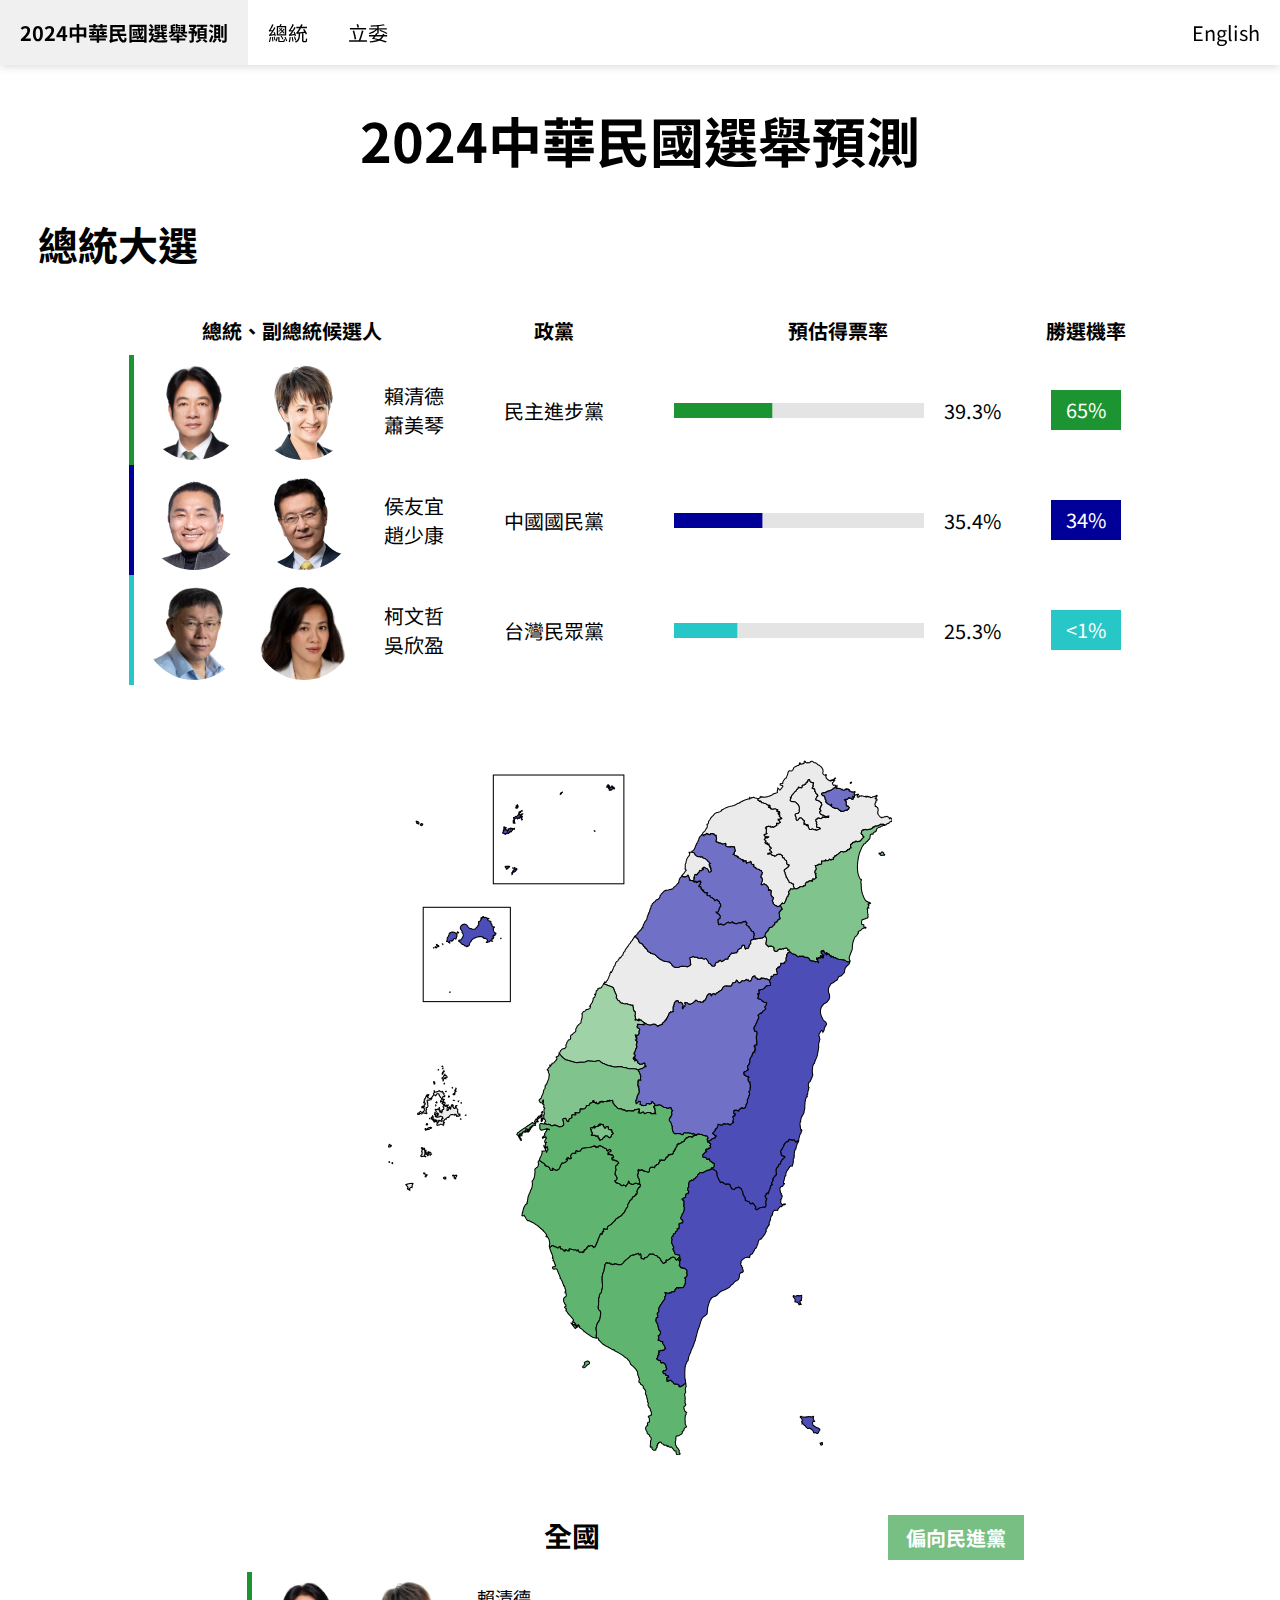
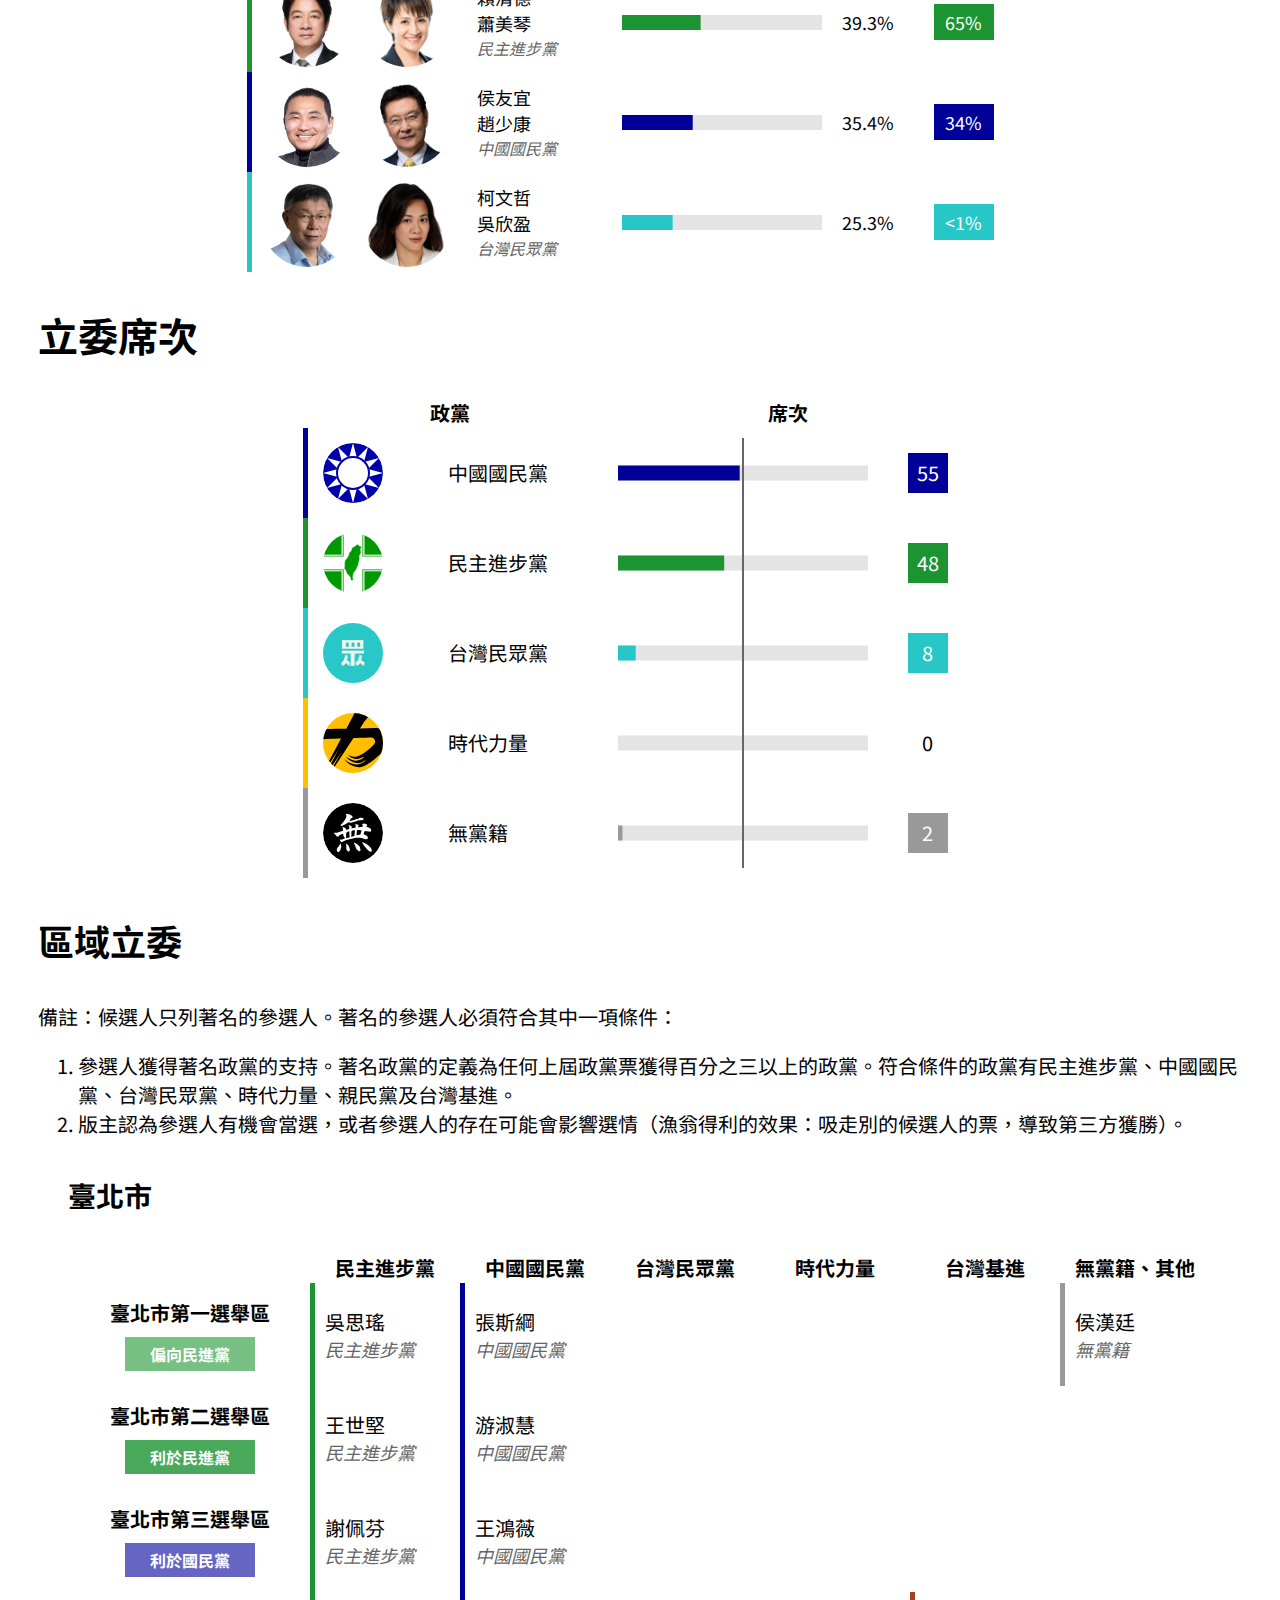
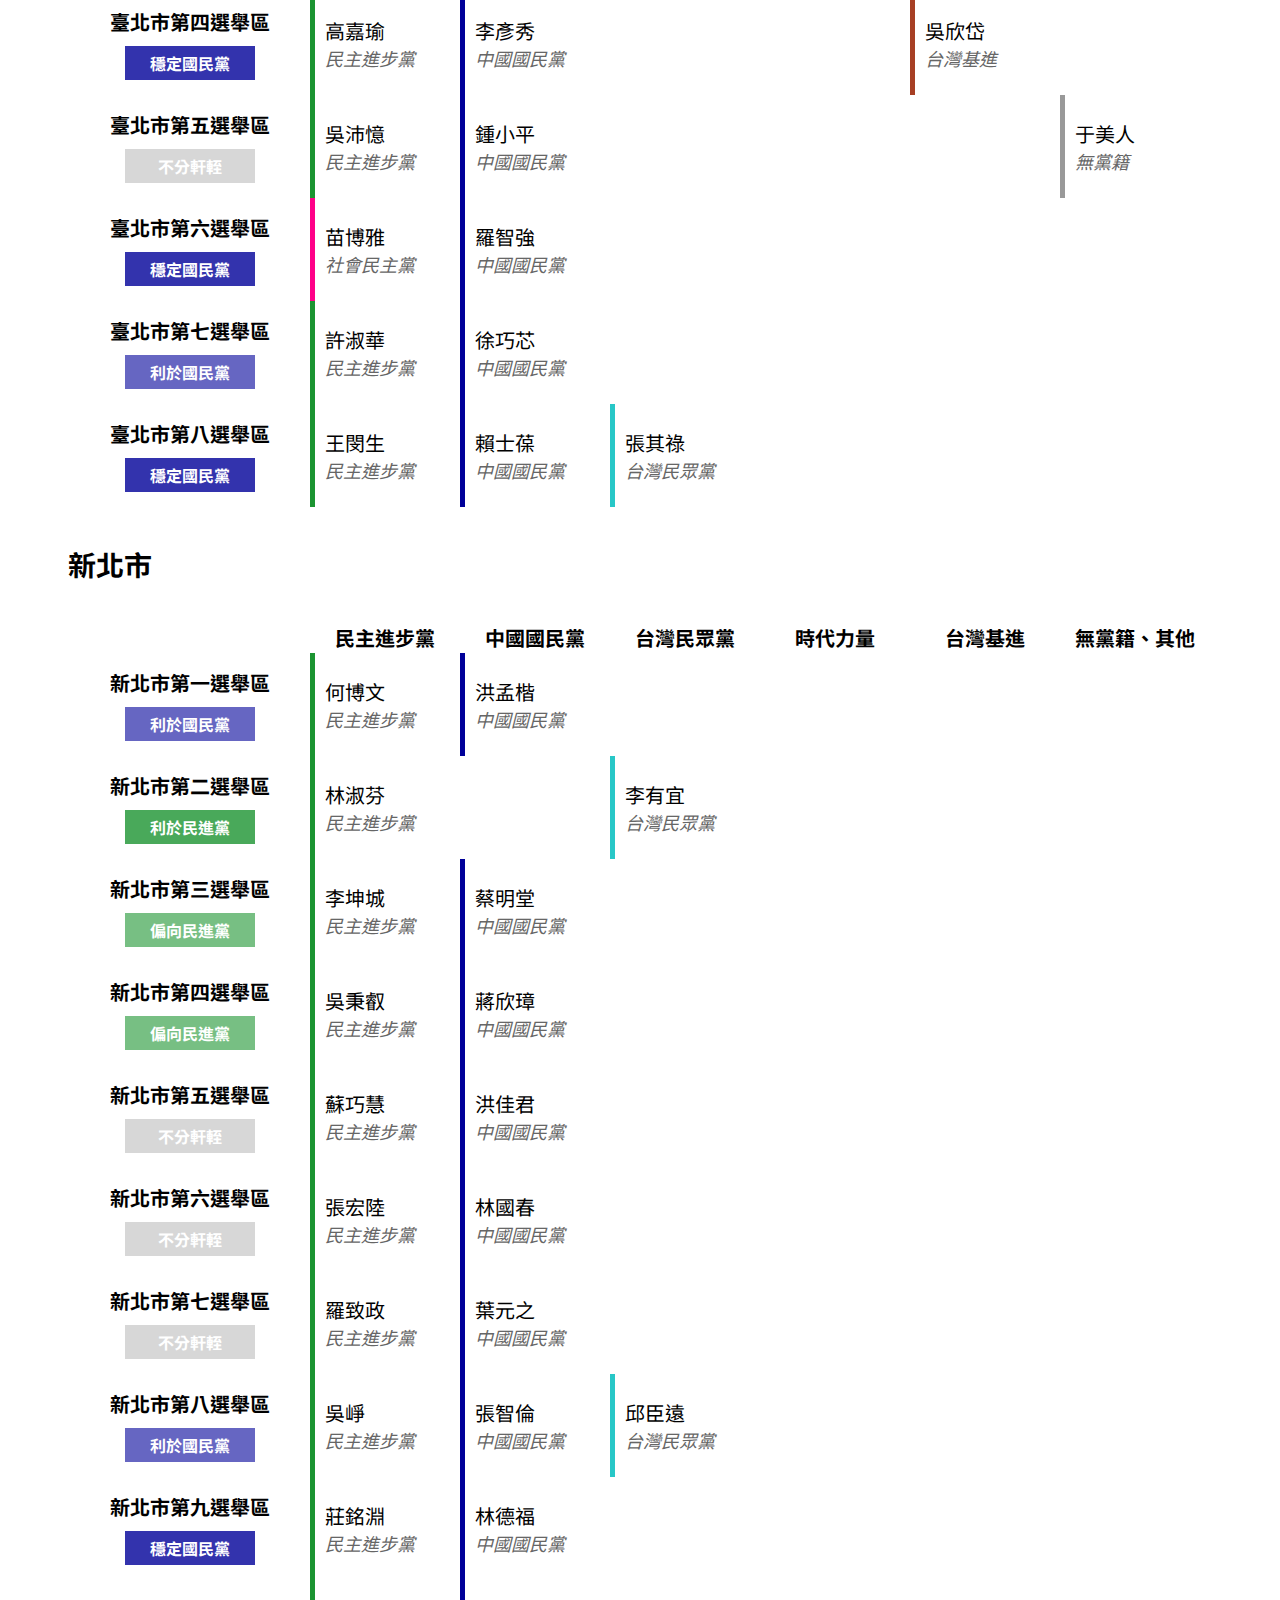
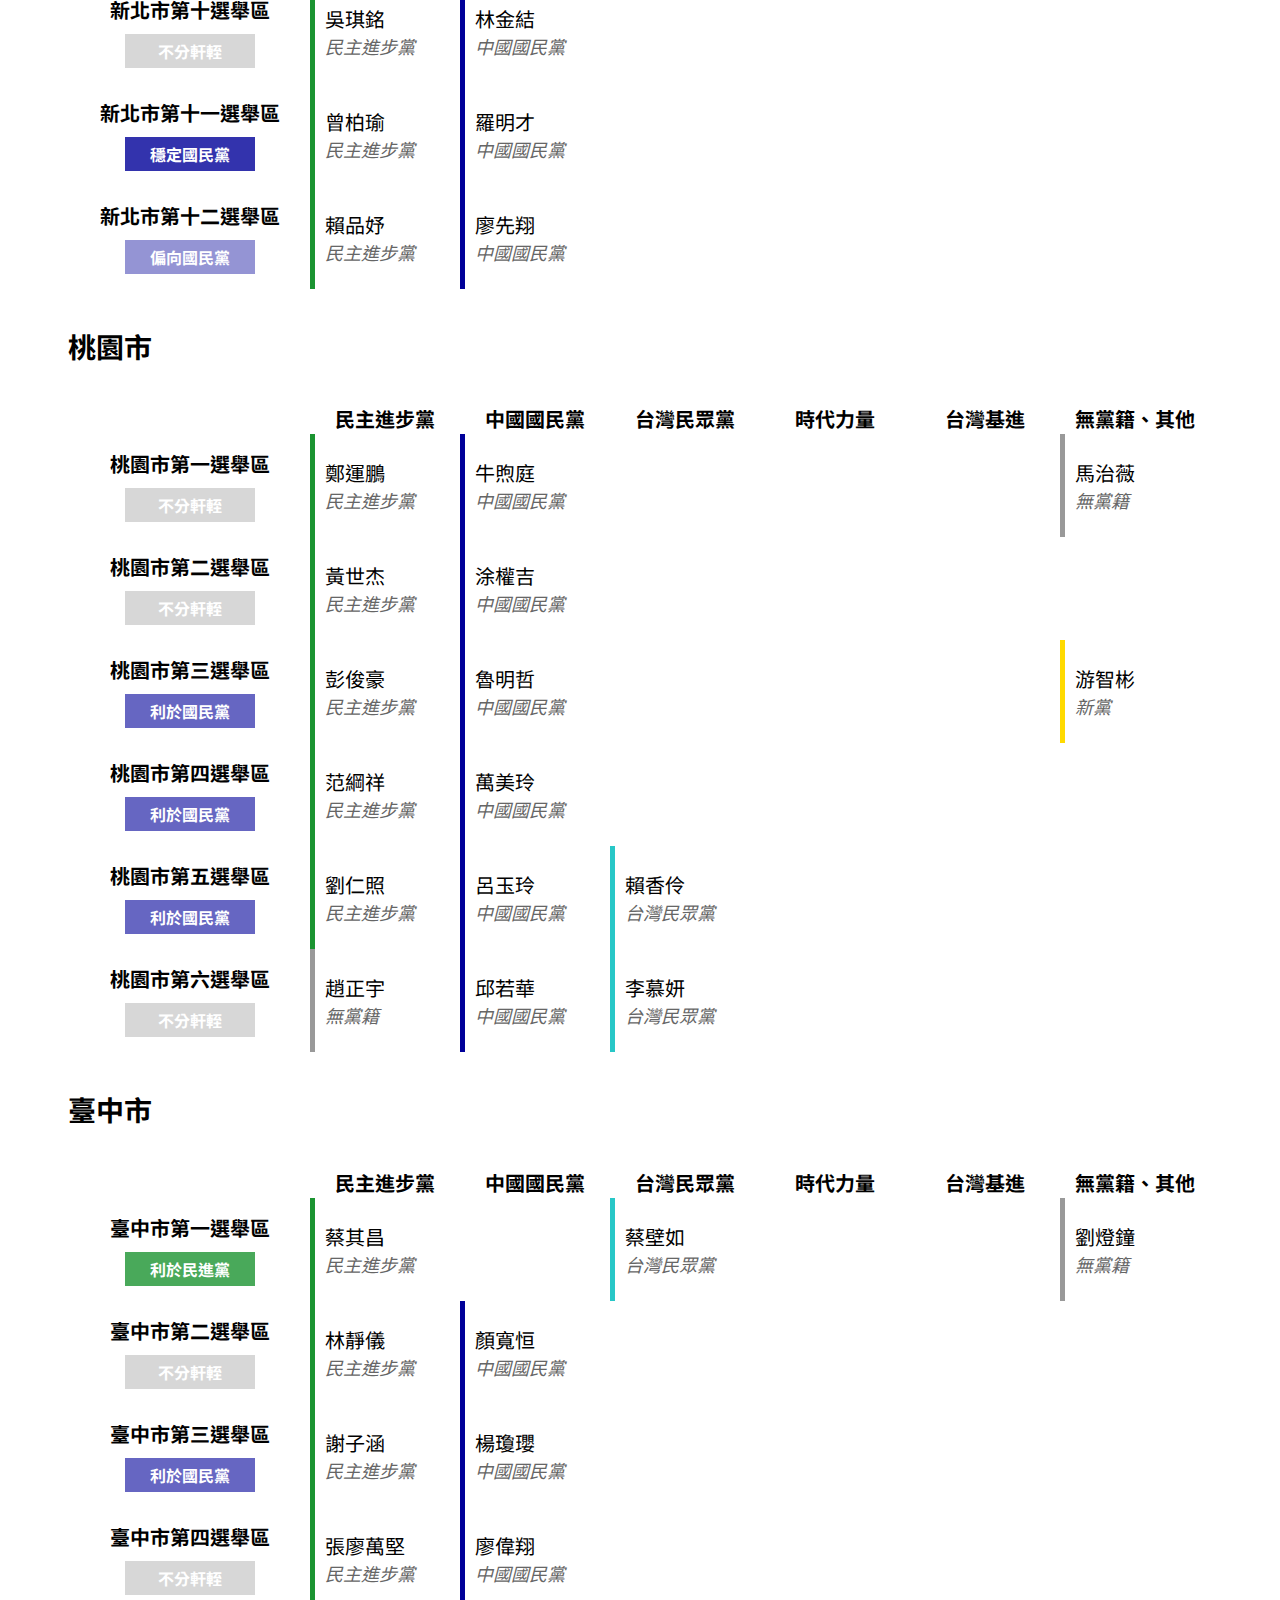
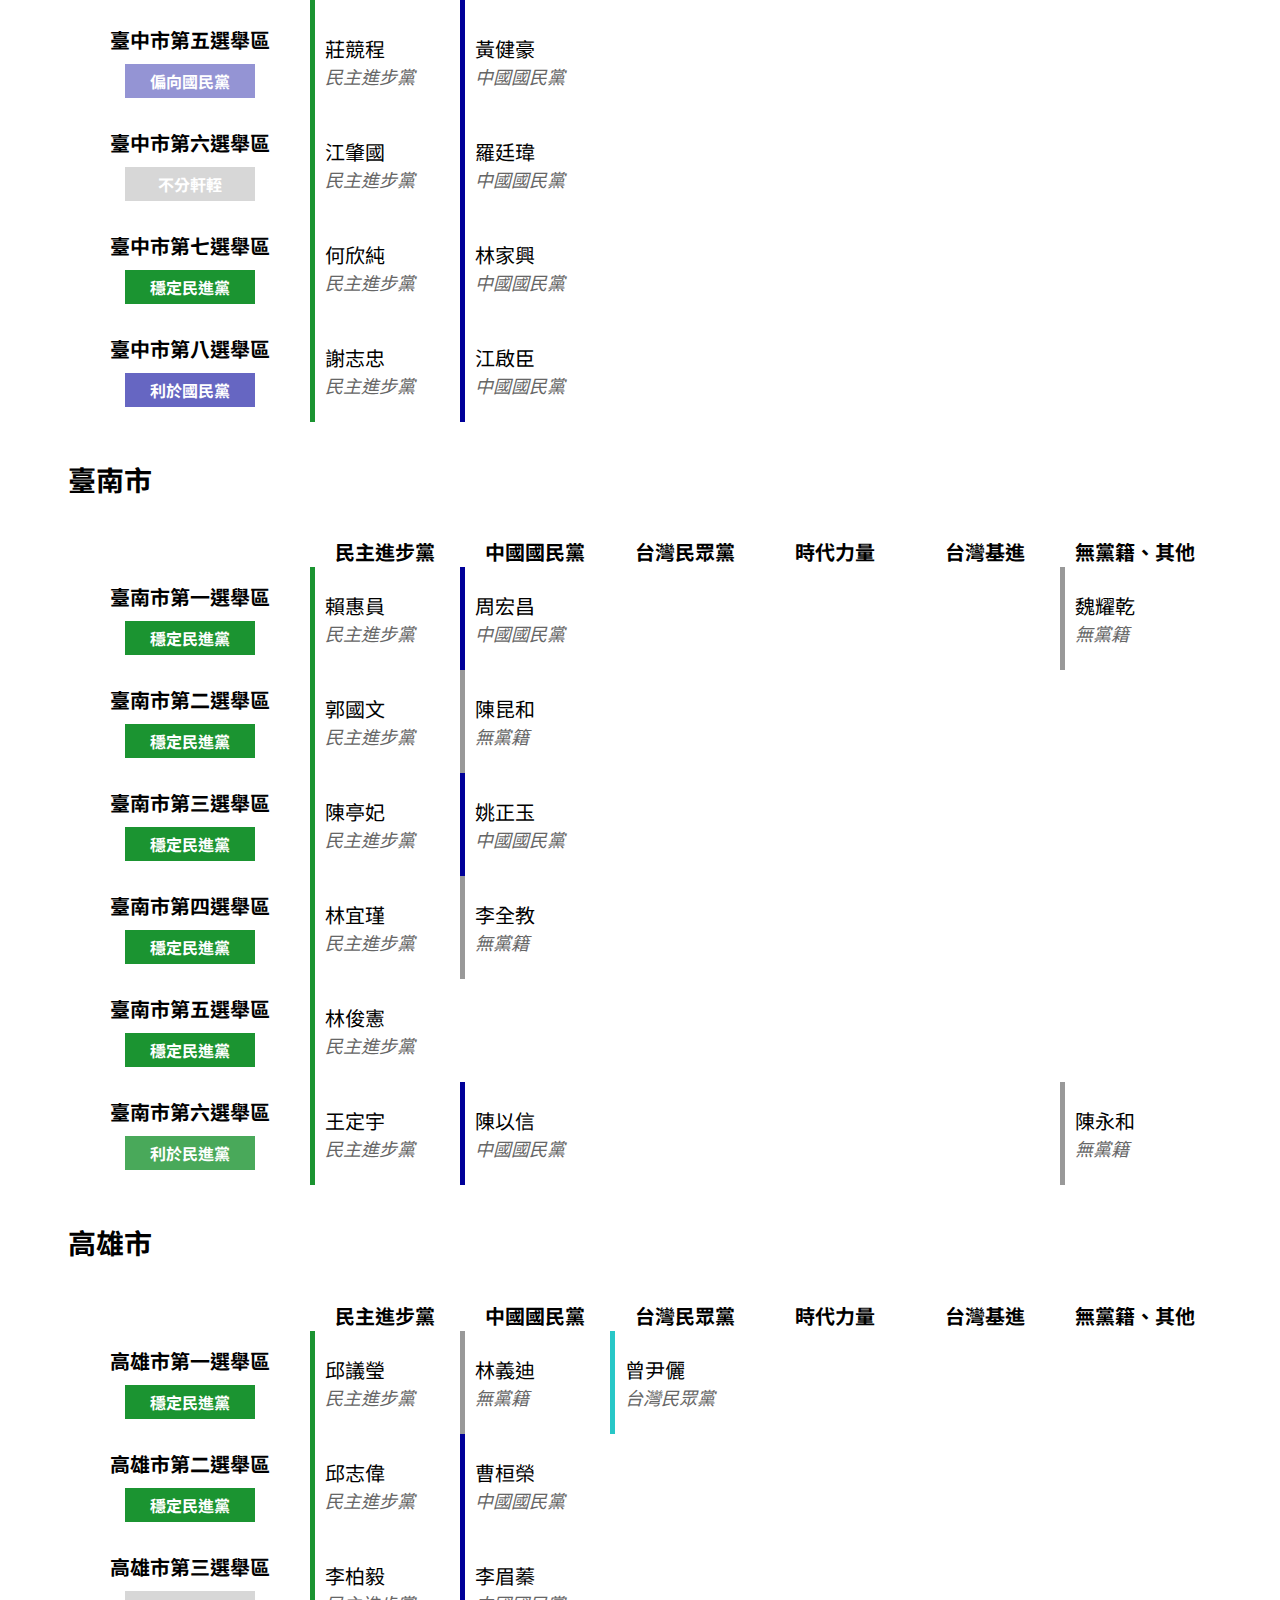
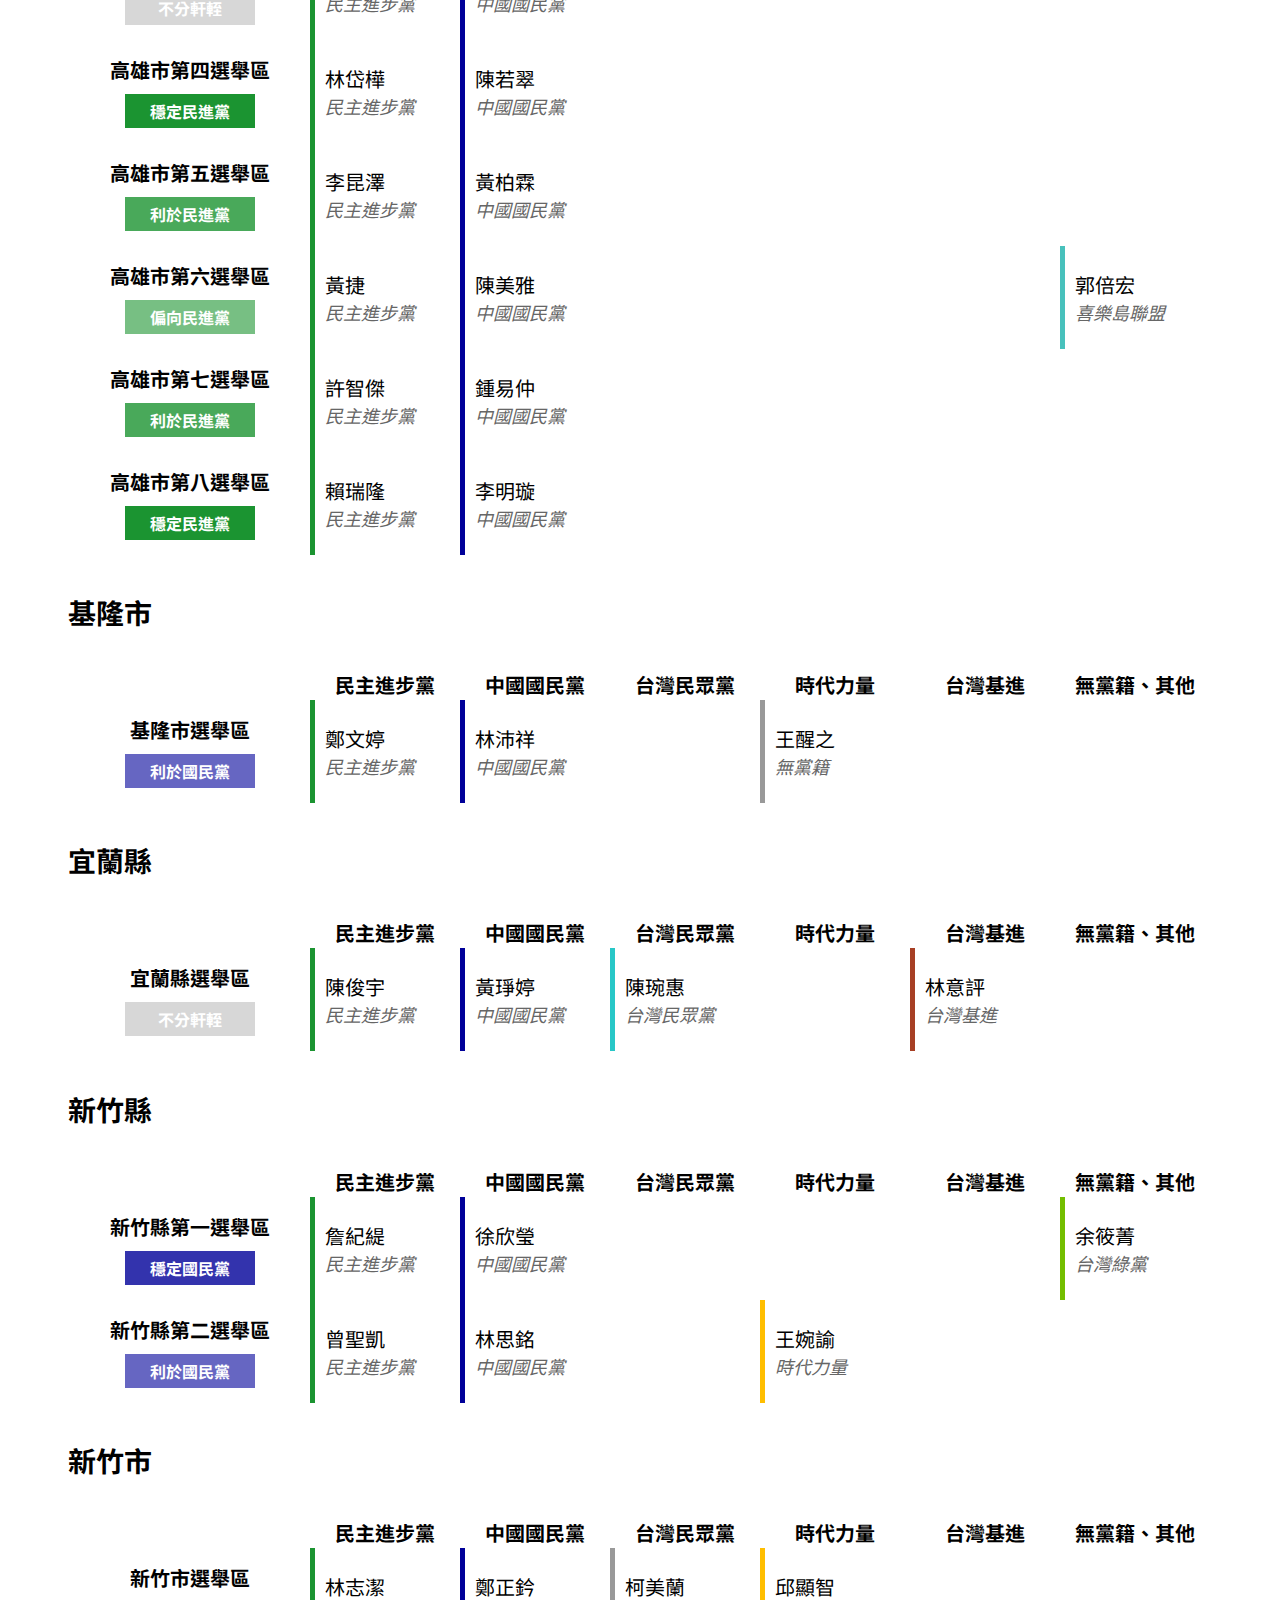
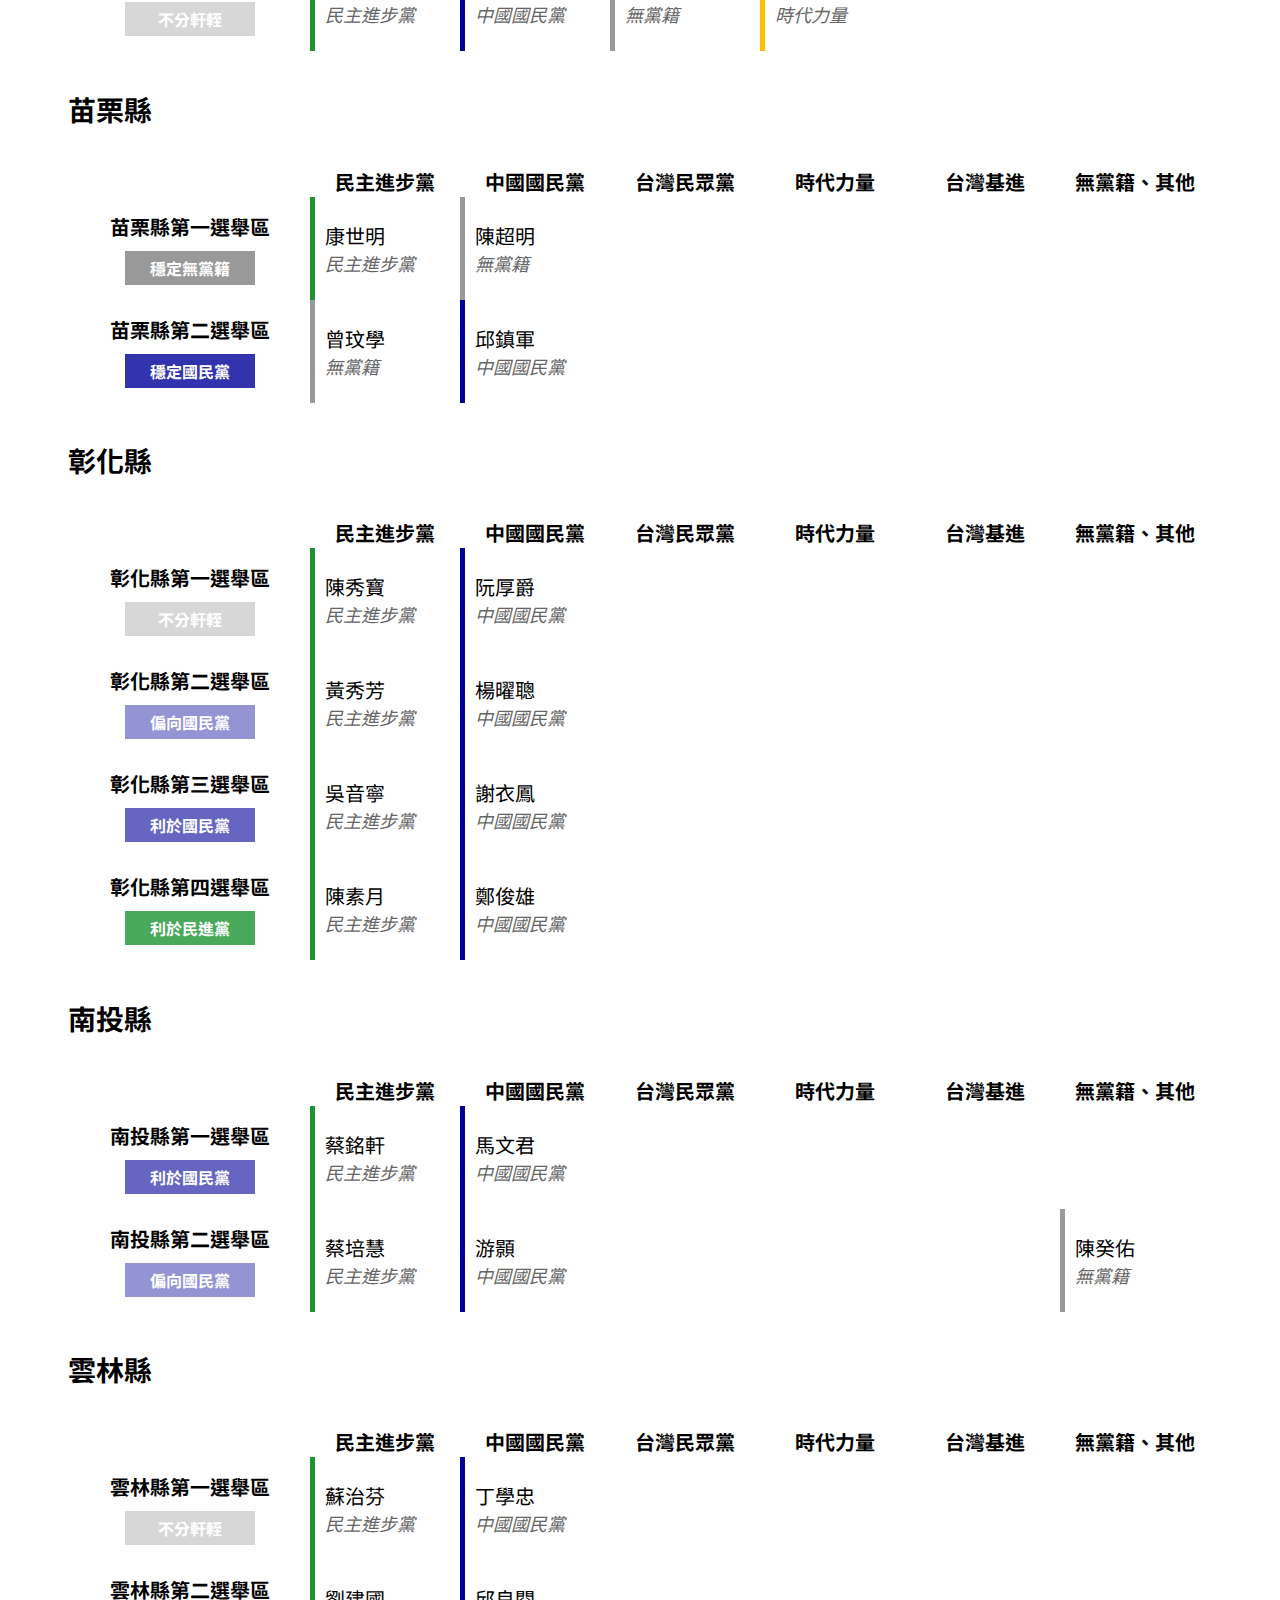
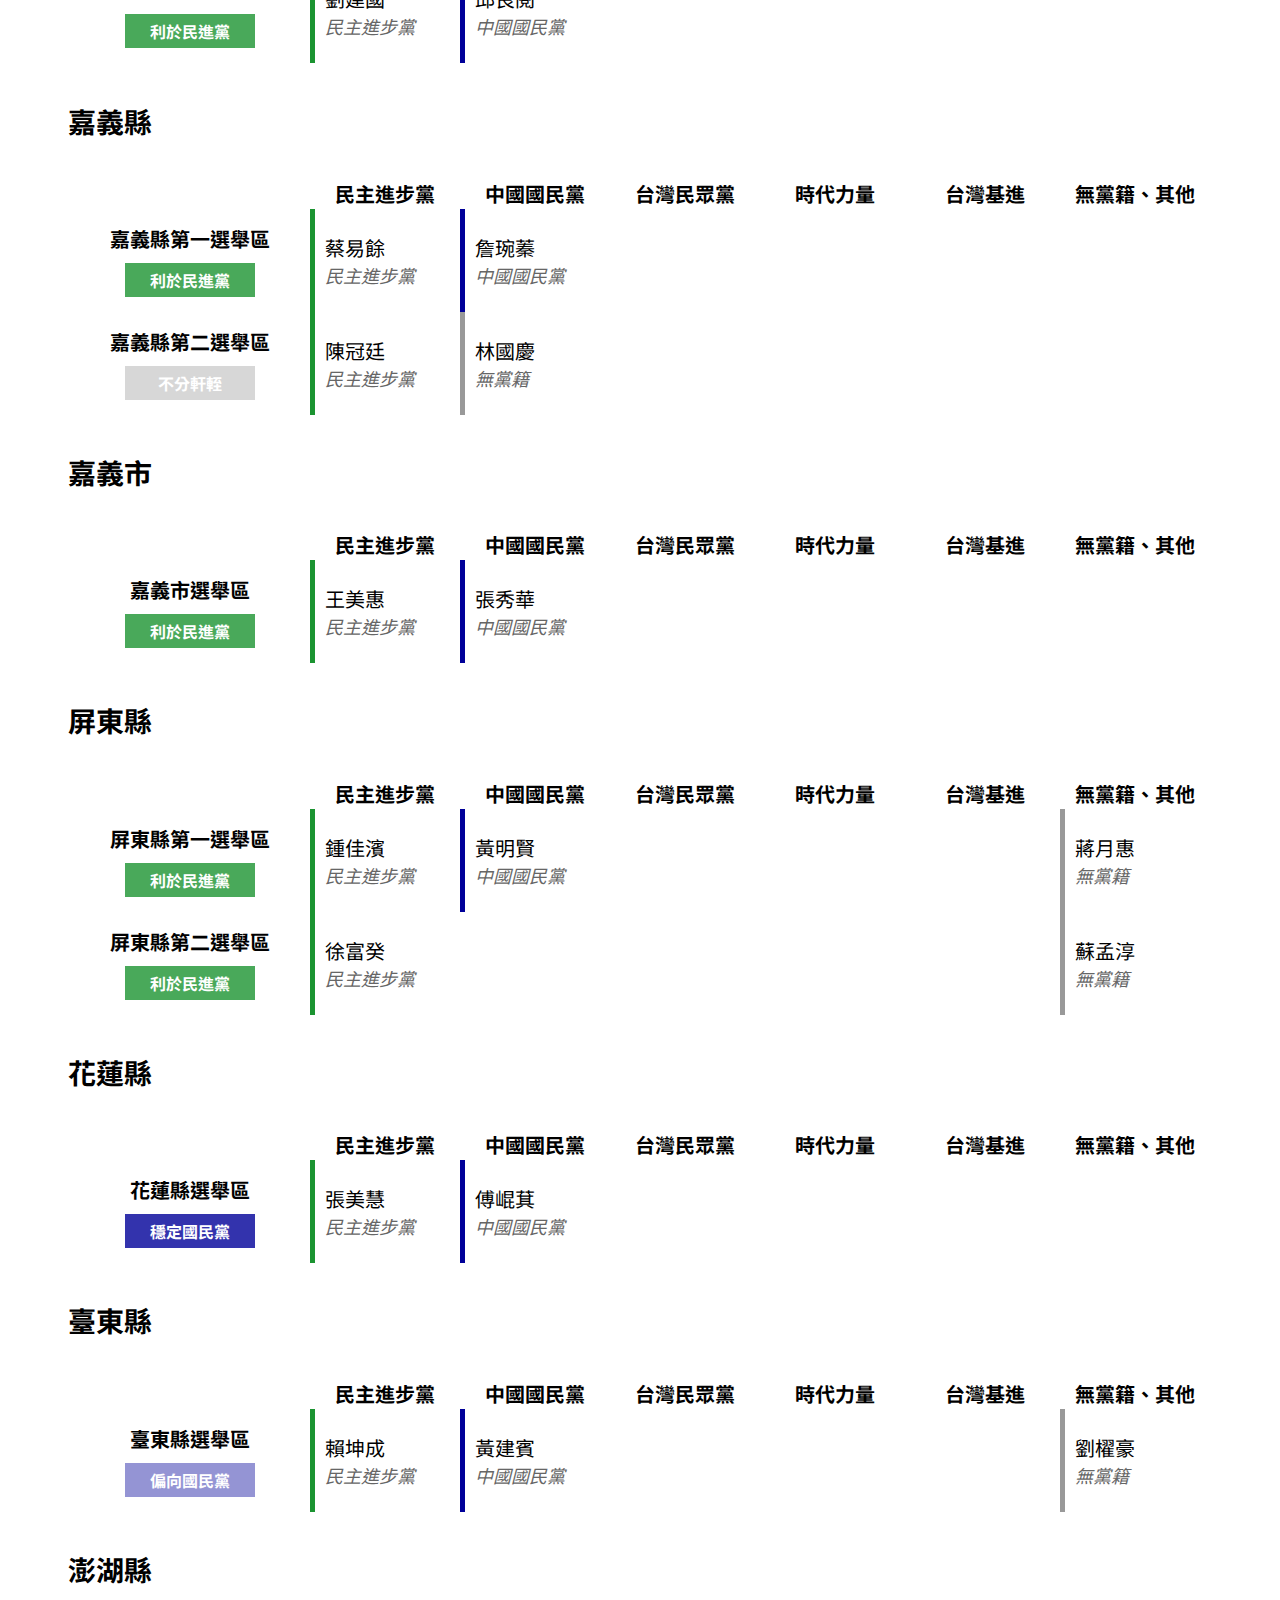
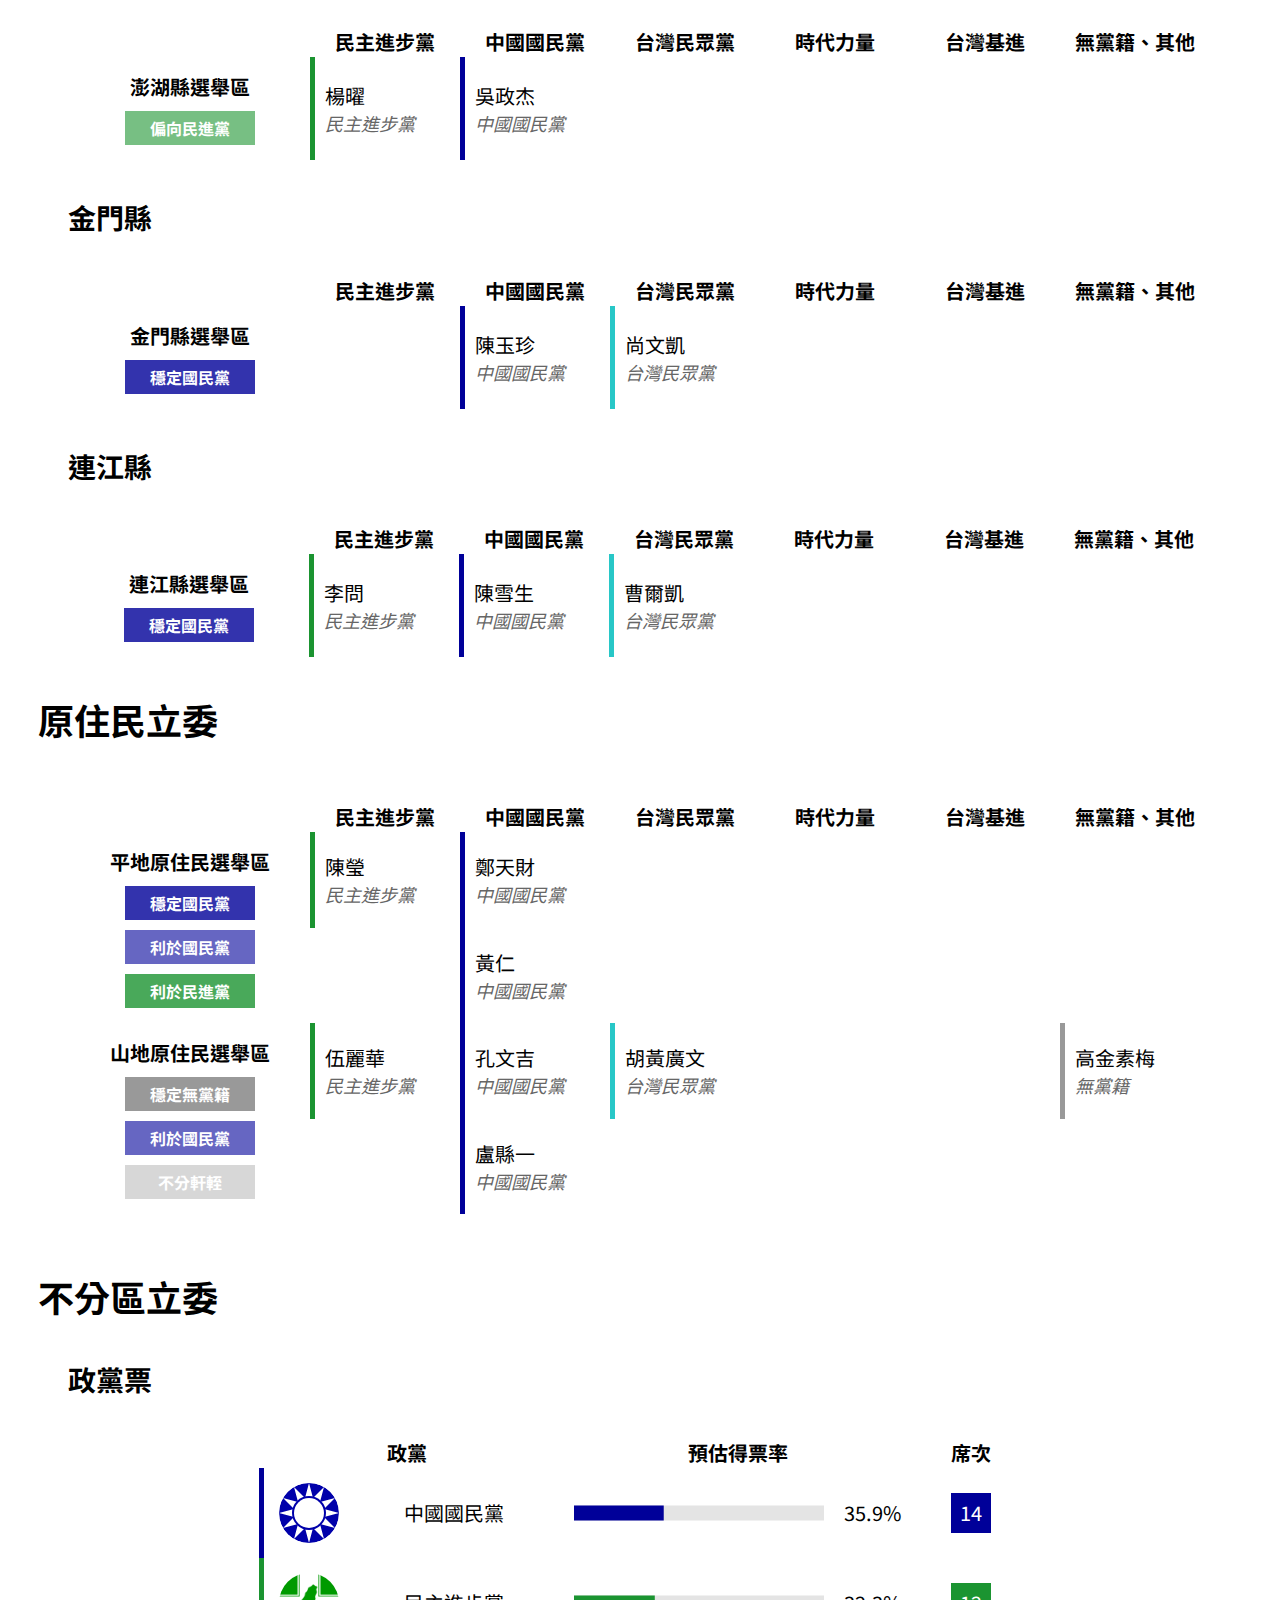
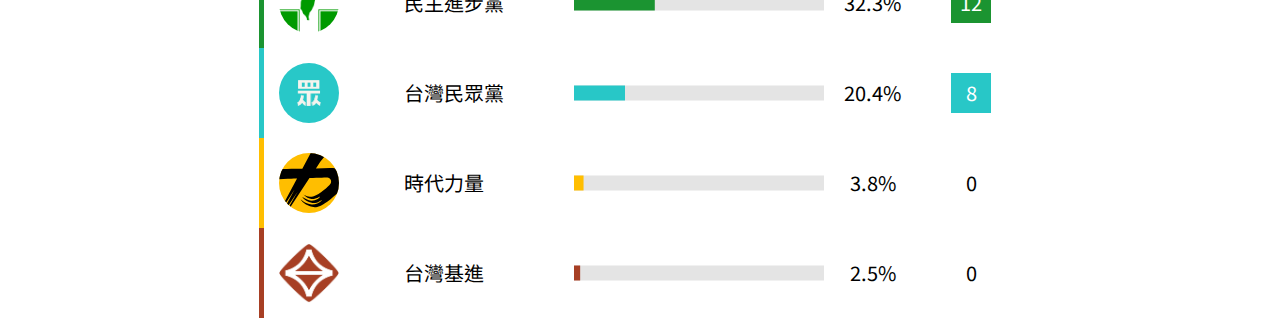
==== commit 3250e17c: "updating presidential model, updating legislative model, adding English translations (except candida" ====
--- a/zh/index.html
+++ b/zh/index.html
@@ -253,17 +253,9 @@
 		<h2 id="legislative">立委席次</h2>
 		<div class="overall-legislative">
 			<table>
-				<tr class="dpp-row">
-					<td class="image"><img src="../img/dpp.png" alt="民主進步黨"></td>
-					<td class="party">民主進步黨</td>
-					<td class="share-bar">
-						<svg width="250" height="90">
-							<rect x="0" y="37.5" width="250" height="15" style="fill: #E4E4E4" />
-							<rect x="0" y="37.5" width="117.257" height="15" style="fill: #1B9431" />
-							<line x1="125" y1="10" x2="125" y2="90" style="stroke: #666666; stroke-width: 2px" />
-						</svg>
-					</td>
-					<td class="vote">53</td>
+				<tr class="header-row">
+					<th colspan="2">政黨</th>
+					<th colspan="2">席次</th>
 				</tr>
 				<tr class="kmt-row">
 					<td class="image"><img src="../img/kmt.svg" alt="中國國民黨"></td>
@@ -271,11 +263,23 @@
 					<td class="share-bar">
 						<svg width="250" height="90">
 							<rect x="0" y="37.5" width="250" height="15" style="fill: #E4E4E4" />
-							<rect x="0" y="37.5" width="106.195" height="15" style="fill: #000099" />
+							<rect x="0" y="37.5" width="121.68142" height="15" style="fill: #000099" />
+							<line x1="125" y1="10" x2="125" y2="90" style="stroke: #666666; stroke-width: 2px" />
+						</svg>
+					</td>
+					<td class="seats"><div class="kmt-seats">55</div></td>
+				</tr>
+				<tr class="dpp-row">
+					<td class="image"><img src="../img/dpp.png" alt="民主進步黨"></td>
+					<td class="party">民主進步黨</td>
+					<td class="share-bar">
+						<svg width="250" height="90">
+							<rect x="0" y="37.5" width="250" height="15" style="fill: #E4E4E4" />
+							<rect x="0" y="37.5" width="106.19469" height="15" style="fill: #1B9431" />
 							<line x1="125" y1="0" x2="125" y2="90" style="stroke: #666666; stroke-width: 2px" />
 						</svg>
 					</td>
-					<td class="vote">48</td>
+					<td class="seats"><div class="dpp-seats">48</div></td>
 				</tr>
 				<tr class="tpp-row">
 					<td class="image"><img src="../img/tpp.png" alt="台灣民眾黨"></td>
@@ -283,11 +287,11 @@
 					<td class="share-bar">
 						<svg width="250" height="90">
 							<rect x="0" y="37.5" width="250" height="15" style="fill: #E4E4E4" />
-							<rect x="0" y="37.5" width="22.124" height="15" style="fill: #28C7C7" />
+							<rect x="0" y="37.5" width="17.69912" height="15" style="fill: #28C7C7" />
 							<line x1="125" y1="0" x2="125" y2="90" style="stroke: #666666; stroke-width: 2px" />
 						</svg>
 					</td>
-					<td class="vote">10</td>
+					<td class="seats"><div class="tpp-seats">8</div></td>
 				</tr>
 				<tr class="npp-row">
 					<td class="image"><img src="../img/npp.svg" alt="時代力量"></td>
@@ -299,7 +303,7 @@
 							<line x1="125" y1="0" x2="125" y2="90" style="stroke: #666666; stroke-width: 2px" />
 						</svg>
 					</td>
-					<td class="vote">0</td>
+					<td class="seats"><div class="npp-seats">0</div></td>
 				</tr>
 				<tr class="ind-row">
 					<td class="image"><img src="../img/ind.svg" alt="無黨籍"></td>
@@ -307,75 +311,103 @@
 					<td class="share-bar">
 						<svg width="250" height="90">
 							<rect x="0" y="37.5" width="250" height="15" style="fill: #E4E4E4" />
-							<rect x="0" y="37.5" width="4.425" height="15" style="fill: #999999" />
+							<rect x="0" y="37.5" width="4.42478" height="15" style="fill: #999999" />
 							<line x1="125" y1="0" x2="125" y2="80" style="stroke: #666666; stroke-width: 2px" />
 						</svg>
 					</td>
-					<td class="vote">2</td>
+					<td class="seats"><div class="ind-seats">2</div></td>
 				</tr>
 			</table>
 		</div>
 
 		<div class="district-legislative">
 			<h3>區域立委</h3>
-
+			<div class="legislative-note">
+				備註：候選人只列著名的參選人。著名的參選人必須符合其中一項條件：
+				<ol><li>參選人獲得著名政黨的支持。著名政黨的定義為任何上屆政黨票獲得百分之三以上的政黨。符合條件的政黨有民主進步黨、中國國民黨、台灣民眾黨、時代力量、親民黨及台灣基進。</li><li>版主認為參選人有機會當選，或者參選人的存在可能會影響選情（漁翁得利的效果：吸走別的候選人的票，導致第三方獲勝）。</li></ol>
+			</div>
 			<div class="taipei-legislative">
 				<h4>臺北市</h4>
 				<table>
-					<tr>
-						<td class="district">臺北市第一選舉區</td>
+					<tr class="header-row">
+						<th></th>
+						<th>民主進步黨</th>
+						<th>中國國民黨</th>
+						<th>台灣民眾黨</th>
+						<th>時代力量</th>
+						<th>台灣基進</th>
+						<th>無黨籍、其他</th>
+					</tr>
+					<tr>
+						<td class="district ">臺北市第一選舉區<div class="legislative-rating lean-dpp">偏向民進黨</div></td>
 						<td class="dpp candidate">吳思瑤 <p class="legislator-party">民主進步黨</p></td>
 						<td class="kmt candidate">張斯綱 <p class="legislator-party">中國國民黨</p></td>
+						<td class="candidate"></td>
+						<td class="candidate"></td>
+						<td class="candidate"></td>
 						<td class="ind candidate">侯漢廷 <p class="legislator-party">無黨籍</p></td>
-						<td></td>
-					</tr>
-					<tr>
-						<td class="district">臺北市第二選舉區</td>
+					</tr>
+					<tr>
+						<td class="district ">臺北市第二選舉區<div class="legislative-rating likely-dpp">利於民進黨</div></td>
 						<td class="dpp candidate">王世堅 <p class="legislator-party">民主進步黨</p></td>
 						<td class="kmt candidate">游淑慧 <p class="legislator-party">中國國民黨</p></td>
 						<td></td>
-						<td class="tmgp candidate">謝尚衡 <p class="legislator-party">台灣麻將最大黨</p></td>
-					</tr>
-					<tr>
-						<td class="district">臺北市第三選舉區</td>
+						<td></td>
+						<td></td>
+						<td></td>
+					</tr>
+					<tr>
+						<td class="district ">臺北市第三選舉區<div class="legislative-rating likely-kmt">利於國民黨</div></td>
 						<td class="dpp candidate">謝佩芬 <p class="legislator-party">民主進步黨</p></td>
 						<td class="kmt candidate">王鴻薇 <p class="legislator-party">中國國民黨</p></td>
 						<td></td>
 						<td></td>
-					</tr>
-					<tr>
-						<td class="district">臺北市第四選舉區</td>
+						<td></td>
+						<td></td>
+					</tr>
+					<tr>
+						<td class="district ">臺北市第四選舉區<div class="legislative-rating safe-kmt">穩定國民黨</div></td>
 						<td class="dpp candidate">高嘉瑜 <p class="legislator-party">民主進步黨</p></td>
 						<td class="kmt candidate">李彥秀 <p class="legislator-party">中國國民黨</p></td>
+						<td></td>
+						<td></td>
 						<td class="tsp candidate">吳欣岱 <p class="legislator-party">台灣基進</p></td>
 						<td></td>
 					<tr>
-						<td class="district">臺北市第五選舉區</td>
+						<td class="district ">臺北市第五選舉區<div class="legislative-rating tossup">不分軒輊</div></td>
 						<td class="dpp candidate">吳沛憶 <p class="legislator-party">民主進步黨</p></td>
 						<td class="kmt candidate">鍾小平 <p class="legislator-party">中國國民黨</p></td>
+						<td></td>
+						<td></td>
+						<td></td>
 						<td class="ind candidate">于美人 <p class="legislator-party">無黨籍</p></td>
-						<td class="tmgp candidate">張華特 <p class="legislator-party">台灣麻將最大黨</p></td>
-					</tr>
-					<tr>
-						<td class="district">臺北市第六選舉區</td>
+					</tr>
+					<tr>
+						<td class="district ">臺北市第六選舉區<div class="legislative-rating safe-kmt">穩定國民黨</div></td>
 						<td class="sdp candidate">苗博雅 <p class="legislator-party">社會民主黨</p></td>
 						<td class="kmt candidate">羅智強 <p class="legislator-party">中國國民黨</p></td>
 						<td></td>
 						<td></td>
-					</tr>
-					<tr>
-						<td class="district">臺北市第七選舉區</td>
+						<td></td>
+						<td></td>
+					</tr>
+					<tr>
+						<td class="district ">臺北市第七選舉區<div class="legislative-rating likely-kmt">利於國民黨</div></td>
 						<td class="dpp candidate">許淑華 <p class="legislator-party">民主進步黨</p></td>
 						<td class="kmt candidate">徐巧芯 <p class="legislator-party">中國國民黨</p></td>
 						<td></td>
-						<td class="tmgp candidate">方定瑜 <p class="legislator-party">台灣麻將最大黨</p></td>
-					</tr>
-					<tr>
-						<td class="district">臺北市第八選舉區</td>
+						<td></td>
+						<td></td>
+						<td></td>
+					</tr>
+					<tr>
+						<td class="district ">臺北市第八選舉區<div class="legislative-rating safe-kmt">穩定國民黨</div></td>
 						<td class="dpp candidate">王閔生 <p class="legislator-party">民主進步黨</p></td>
 						<td class="kmt candidate">賴士葆 <p class="legislator-party">中國國民黨</p></td>
 						<td class="tpp candidate">張其祿 <p class="legislator-party">台灣民眾黨</p></td>
 						<td></td>
+						<td></td>
+						<td></td>
 					</tr>
 				</table>
 			</div>
@@ -383,76 +415,121 @@
 			<div class="new-taipei-legislative">
 				<h4>新北市</h4>
 				<table>
-					<tr>
-						<td class="district">新北市第一選舉區</td>
+					<tr class="header-row">
+						<th></th>
+						<th>民主進步黨</th>
+						<th>中國國民黨</th>
+						<th>台灣民眾黨</th>
+						<th>時代力量</th>
+						<th>台灣基進</th>
+						<th>無黨籍、其他</th>
+					</tr>
+					<tr>
+						<td class="district ">新北市第一選舉區<div class="legislative-rating likely-kmt">利於國民黨</div></td>
 						<td class="dpp candidate">何博文 <p class="legislator-party">民主進步黨</p></td>
 						<td class="kmt candidate">洪孟楷 <p class="legislator-party">中國國民黨</p></td>
-						<td></td>
-					</tr>
-					<tr>
-						<td class="district">新北市第二選舉區</td>
+						<td class="candidate"></td>
+						<td class="candidate"></td>
+						<td class="candidate"></td>
+						<td class="candidate"></td>
+					</tr>
+					<tr>
+						<td class="district ">新北市第二選舉區<div class="legislative-rating likely-dpp">利於民進黨</div></td>
 						<td class="dpp candidate">林淑芬 <p class="legislator-party">民主進步黨</p></td>
 						<td></td>
 						<td class="tpp candidate">李有宜 <p class="legislator-party">台灣民眾黨</p></td>
+						<td></td>
+						<td></td>
+						<td></td>
 					</tr> 
 					<tr>
-						<td class="district">新北市第三選舉區</td>
+						<td class="district ">新北市第三選舉區<div class="legislative-rating lean-dpp">偏向民進黨</div></td>
 						<td class="dpp candidate">李坤城 <p class="legislator-party">民主進步黨</p></td>
 						<td class="kmt candidate">蔡明堂 <p class="legislator-party">中國國民黨</p></td>
 						<td></td>
-					</tr>
-					<tr>
-						<td class="district">新北市第四選舉區</td>
+						<td></td>
+						<td></td>
+						<td></td>
+					</tr>
+					<tr>
+						<td class="district ">新北市第四選舉區<div class="legislative-rating lean-dpp">偏向民進黨</div></td>
 						<td class="dpp candidate">吳秉叡	<p class="legislator-party">民主進步黨</p></td>
 						<td class="kmt candidate">蔣欣璋 <p class="legislator-party">中國國民黨</p></td>
 						<td></td>
-					<tr>
-						<td class="district">新北市第五選舉區</td>
+						<td></td>
+						<td></td>
+						<td></td>
+					<tr>
+						<td class="district ">新北市第五選舉區<div class="legislative-rating tossup">不分軒輊</div></td>
 						<td class="dpp candidate">蘇巧慧 <p class="legislator-party">民主進步黨</p></td>
 						<td class="kmt candidate">洪佳君 <p class="legislator-party">中國國民黨</p></td>
 						<td></td>
-					</tr>
-					<tr>
-						<td class="district">新北市第六選舉區</td>
+						<td></td>
+						<td></td>
+						<td></td>
+					</tr>
+					<tr>
+						<td class="district ">新北市第六選舉區<div class="legislative-rating tossup">不分軒輊</div></td>
 						<td class="dpp candidate">張宏陸 <p class="legislator-party">民主進步黨</p></td>
 						<td class="kmt candidate">林國春 <p class="legislator-party">中國國民黨</p></td>
 						<td></td>
-					</tr>
-					<tr>
-						<td class="district">新北市第七選舉區</td>
+						<td></td>
+						<td></td>
+						<td></td>
+					</tr>
+					<tr>
+						<td class="district ">新北市第七選舉區<div class="legislative-rating tossup">不分軒輊</div></td>
 						<td class="dpp candidate">羅致政 <p class="legislator-party">民主進步黨</p></td>
 						<td class="kmt candidate">葉元之 <p class="legislator-party">中國國民黨</p></td>
 						<td></td>
-					</tr>
-					<tr>
-						<td class="district">新北市第八選舉區</td>
+						<td></td>
+						<td></td>
+						<td></td>
+					</tr>
+					<tr>
+						<td class="district ">新北市第八選舉區<div class="legislative-rating likely-kmt">利於國民黨</div></td>
 						<td class="dpp candidate">吳崢 <p class="legislator-party">民主進步黨</p></td>
 						<td class="kmt candidate">張智倫 <p class="legislator-party">中國國民黨</p></td>
 						<td class="tpp candidate">邱臣遠 <p class="legislator-party">台灣民眾黨</p></td>
-					</tr>
-					<tr>
-						<td class="district">新北市第九選舉區</td>
+						<td></td>
+						<td></td>
+						<td></td>
+					</tr>
+					<tr>
+						<td class="district ">新北市第九選舉區<div class="legislative-rating safe-kmt">穩定國民黨</div></td>
 						<td class="dpp candidate">莊銘淵 <p class="legislator-party">民主進步黨</p></td>
 						<td class="kmt candidate">林德福 <p class="legislator-party">中國國民黨</p></td>
 						<td></td>
-					</tr>
-					<tr>
-						<td class="district">新北市第十選舉區</td>
+						<td></td>
+						<td></td>
+						<td></td>
+					</tr>
+					<tr>
+						<td class="district ">新北市第十選舉區<div class="legislative-rating tossup">不分軒輊</div></td>
 						<td class="dpp candidate">吳琪銘 <p class="legislator-party">民主進步黨</p></td>
 						<td class="kmt candidate">林金結 <p class="legislator-party">中國國民黨</p></td>
-						<td class="tmgp candidate">張哲源 <p class="legislator-party">台灣麻將最大黨</p></td>
-					</tr>
-					<tr>
-						<td class="district">新北市第十一選舉區</td>
+						<td></td>
+						<td></td>
+						<td></td>
+						<td></td>
+					</tr>
+					<tr>
+						<td class="district ">新北市第十一選舉區<div class="legislative-rating safe-kmt">穩定國民黨</div></td>
 						<td class="dpp candidate">曾柏瑜 <p class="legislator-party">民主進步黨</p></td>
 						<td class="kmt candidate">羅明才 <p class="legislator-party">中國國民黨</p></td>
-						<td class="ind candidate">吳柏瑋 <p class="legislator-party">無黨籍</p></td>
-					</tr>
-					<tr>
-						<td class="district">新北市第十二選舉區</td>
+						<td></td>
+						<td></td>
+						<td></td>
+						<td></td>
+					</tr>
+					<tr>
+						<td class="district ">新北市第十二選舉區<div class="legislative-rating lean-kmt">偏向國民黨</div></td>
 						<td class="dpp candidate">賴品妤 <p class="legislator-party">民主進步黨</p></td>
 						<td class="kmt candidate">廖先翔 <p class="legislator-party">中國國民黨</p></td>
 						<td></td>
+						<td></td>
+						<td></td>
+						<td></td>
 					</tr>
 				</table>
 			</div>
@@ -460,47 +537,67 @@
 			<div class="taoyuan-legislative">
 				<h4>桃園市</h4>
 				<table>
-					<tr>
-						<td class="district">桃園市第一選舉區</td>
+					<tr class="header-row">
+						<th></th>
+						<th>民主進步黨</th>
+						<th>中國國民黨</th>
+						<th>台灣民眾黨</th>
+						<th>時代力量</th>
+						<th>台灣基進</th>
+						<th>無黨籍、其他</th>
+					</tr>
+					<tr>
+						<td class="district ">桃園市第一選舉區<div class="legislative-rating tossup">不分軒輊</div></td>
 						<td class="dpp candidate">鄭運鵬 <p class="legislator-party">民主進步黨</p></td>
 						<td class="kmt candidate">牛煦庭 <p class="legislator-party">中國國民黨</p></td>
-						<td class="npp candidate">徐鈺雯 <p class="legislator-party">時代力量</p></td>
+						<td class="candidate"></td>
+						<td class="candidate"></td>
+						<td class="candidate"></td>
 						<td class="ind candidate">馬治薇 <p class="legislator-party">無黨籍</p></td>
 					</tr>
 					<tr>
-						<td class="district">桃園市第二選舉區</td>
+						<td class="district ">桃園市第二選舉區<div class="legislative-rating tossup">不分軒輊</div></td>
 						<td class="dpp candidate">黃世杰 <p class="legislator-party">民主進步黨</p></td>
 						<td class="kmt candidate">涂權吉 <p class="legislator-party">中國國民黨</p></td>
 						<td></td>
 						<td></td>
-					</tr>
-					<tr>
-						<td class="district">桃園市第三選舉區</td>
+						<td></td>
+						<td></td>
+					</tr>
+					<tr>
+						<td class="district ">桃園市第三選舉區<div class="legislative-rating likely-kmt">利於國民黨</div></td>
 						<td class="dpp candidate">彭俊豪 <p class="legislator-party">民主進步黨</p></td>
 						<td class="kmt candidate">魯明哲 <p class="legislator-party">中國國民黨</p></td>
 						<td></td>
 						<td></td>
-					</tr>
-					<tr>
-						<td class="district">桃園市第四選舉區</td>
+						<td></td>
+						<td class="np candidate">游智彬 <p class="legislator-party">新黨</p></td>
+					</tr>
+					<tr>
+						<td class="district ">桃園市第四選舉區<div class="legislative-rating likely-kmt">利於國民黨</div></td>
 						<td class="dpp candidate">范綱祥	<p class="legislator-party">民主進步黨</p></td>
 						<td class="kmt candidate">萬美玲 <p class="legislator-party">中國國民黨</p></td>
 						<td></td>
-						<td class="cp candidate">甘乃迪 <p class="legislator-party">公民黨</p></td>
-					<tr>
-						<td class="district">桃園市第五選舉區</td>
+						<td></td>
+						<td></td>
+						<td></td>
+					<tr>
+						<td class="district ">桃園市第五選舉區<div class="legislative-rating likely-kmt">利於國民黨</div></td>
 						<td class="dpp candidate">劉仁照 <p class="legislator-party">民主進步黨</p></td>
 						<td class="kmt candidate">呂玉玲 <p class="legislator-party">中國國民黨</p></td>
 						<td class="tpp candidate">賴香伶 <p class="legislator-party">台灣民眾黨</p></td>
 						<td></td>
 						<td></td>
-					</tr>
-					<tr>
-						<td class="district">桃園市第六選舉區</td>
+						<td></td>
+					</tr>
+					<tr>
+						<td class="district ">桃園市第六選舉區<div class="legislative-rating tossup">不分軒輊</div></td>
 						<td class="ind candidate">趙正宇 <p class="legislator-party">無黨籍</p></td>
 						<td class="kmt candidate">邱若華 <p class="legislator-party">中國國民黨</p></td>
 						<td class="tpp candidate">李慕妍 <p class="legislator-party">台灣民眾黨</p></td>
 						<td></td>
+						<td></td>
+						<td></td>
 					</tr>
 				</table>
 			</div>
@@ -508,53 +605,85 @@
 			<div class="taichung-legislative">
 				<h4>臺中市</h4>
 				<table>
-					<tr>
-						<td class="district">臺中市第一選舉區</td>
+					<tr class="header-row">
+						<th></th>
+						<th>民主進步黨</th>
+						<th>中國國民黨</th>
+						<th>台灣民眾黨</th>
+						<th>時代力量</th>
+						<th>台灣基進</th>
+						<th>無黨籍、其他</th>
+					</tr>
+					<tr>
+						<td class="district ">臺中市第一選舉區<div class="legislative-rating likely-dpp">利於民進黨</div></td>
 						<td class="dpp candidate">蔡其昌 <p class="legislator-party">民主進步黨</p></td>
-						<td></td>
+						<td class="candidate"></td>
 						<td class="tpp candidate">蔡壁如 <p class="legislator-party">台灣民眾黨</p></td>
-						<td></td>
-					</tr>
-					<tr>
-						<td class="district">臺中市第二選舉區</td>
+						<td class="candidate"></td>
+						<td class="candidate"></td>
+						<td class="ind candidate">劉燈鐘 <p class="legislator-party">無黨籍</p></td>
+					</tr>
+					<tr>
+						<td class="district ">臺中市第二選舉區<div class="legislative-rating tossup">不分軒輊</div></td>
 						<td class="dpp candidate">林靜儀 <p class="legislator-party">民主進步黨</p></td>
 						<td class="kmt candidate">顏寬恒 <p class="legislator-party">中國國民黨</p></td>
 						<td></td>
-					</tr>
-					<tr>
-						<td class="district">臺中市第三選舉區</td>
+						<td></td>
+						<td></td>
+						<td></td>
+					</tr>
+					<tr>
+						<td class="district ">臺中市第三選舉區<div class="legislative-rating likely-kmt">利於國民黨</div></td>
 						<td class="dpp candidate">謝子涵 <p class="legislator-party">民主進步黨</p></td>
 						<td class="kmt candidate">楊瓊瓔 <p class="legislator-party">中國國民黨</p></td>
 						<td></td>
-					</tr>
-					<tr>
-						<td class="district">臺中市第四選舉區</td>
+						<td></td>
+						<td></td>
+						<td></td>
+					</tr>
+					<tr>
+						<td class="district ">臺中市第四選舉區<div class="legislative-rating tossup">不分軒輊</div></td>
 						<td class="dpp candidate">張廖萬堅 <p class="legislator-party">民主進步黨</p></td>
 						<td class="kmt candidate">廖偉翔 <p class="legislator-party">中國國民黨</p></td>
 						<td></td>
-					<tr>
-						<td class="district">臺中市第五選舉區</td>
+						<td></td>
+						<td></td>
+						<td></td>
+					<tr>
+						<td class="district ">臺中市第五選舉區<div class="legislative-rating lean-kmt">偏向國民黨</div></td>
 						<td class="dpp candidate">莊競程 <p class="legislator-party">民主進步黨</p></td>
 						<td class="kmt candidate">黃健豪 <p class="legislator-party">中國國民黨</p></td>
 						<td></td>
-					</tr>
-					<tr>
-						<td class="district">臺中市第六選舉區</td>
+						<td></td>
+						<td></td>
+						<td></td>
+					</tr>
+					<tr>
+						<td class="district ">臺中市第六選舉區<div class="legislative-rating tossup">不分軒輊</div></td>
 						<td class="dpp candidate">江肇國 <p class="legislator-party">民主進步黨</p></td>
 						<td class="kmt candidate">羅廷瑋 <p class="legislator-party">中國國民黨</p></td>
 						<td></td>
-					</tr>
-					<tr>
-						<td class="district">臺中市第七選舉區</td>
+						<td></td>
+						<td></td>
+						<td></td>
+					</tr>
+					<tr>
+						<td class="district ">臺中市第七選舉區<div class="legislative-rating safe-dpp">穩定民進黨</div></td>
 						<td class="dpp candidate">何欣純 <p class="legislator-party">民主進步黨</p></td>
 						<td class="kmt candidate">林家興 <p class="legislator-party">中國國民黨</p></td>
 						<td></td>
-					</tr>
-					<tr>
-						<td class="district">臺中市第八選舉區</td>
+						<td></td>
+						<td></td>
+						<td></td>
+					</tr>
+					<tr>
+						<td class="district ">臺中市第八選舉區<div class="legislative-rating likely-kmt">利於國民黨</div></td>
 						<td class="dpp candidate">謝志忠 <p class="legislator-party">民主進步黨</p></td>
 						<td class="kmt candidate">江啟臣 <p class="legislator-party">中國國民黨</p></td>
 						<td></td>
+						<td></td>
+						<td></td>
+						<td></td>
 					</tr>
 				</table>
 			</div>
@@ -562,40 +691,66 @@
 			<div class="tainan-legislative">
 				<h4>臺南市</h4>
 				<table>
-					<tr>
-						<td class="district">臺南市第一選舉區</td>
+					<tr class="header-row">
+						<th></th>
+						<th>民主進步黨</th>
+						<th>中國國民黨</th>
+						<th>台灣民眾黨</th>
+						<th>時代力量</th>
+						<th>台灣基進</th>
+						<th>無黨籍、其他</th>
+					</tr>
+					<tr>
+						<td class="district ">臺南市第一選舉區<div class="legislative-rating safe-dpp">穩定民進黨</div></td>
 						<td class="dpp candidate">賴惠員 <p class="legislator-party">民主進步黨</p></td>
 						<td class="kmt candidate">周宏昌 <p class="legislator-party">中國國民黨</p></td>
+						<td class="candidate"></td>
+						<td class="candidate"></td>
+						<td class="candidate"></td>
 						<td class="ind candidate">魏耀乾 <p class="legislator-party">無黨籍</p></td>
-						<td></td>
-					</tr>
-					<tr>
-						<td class="district">臺南市第二選舉區</td>
+					</tr>
+					<tr>
+						<td class="district ">臺南市第二選舉區<div class="legislative-rating safe-dpp">穩定民進黨</div></td>
 						<td class="dpp candidate">郭國文 <p class="legislator-party">民主進步黨</p></td>
 						<td class="ind candidate">陳昆和 <p class="legislator-party">無黨籍</p></td>
 						<td></td>
-					</tr>
-					<tr>
-						<td class="district">臺南市第三選舉區</td>
+						<td></td>
+						<td></td>
+						<td></td>
+					</tr>
+					<tr>
+						<td class="district ">臺南市第三選舉區<div class="legislative-rating safe-dpp">穩定民進黨</div></td>
 						<td class="dpp candidate">陳亭妃 <p class="legislator-party">民主進步黨</p></td>
 						<td class="kmt candidate">姚正玉 <p class="legislator-party">中國國民黨</p></td>
 						<td></td>
-					</tr>
-					<tr>
-						<td class="district">臺南市第四選舉區</td>
+						<td></td>
+						<td></td>
+						<td></td>
+					</tr>
+					<tr>
+						<td class="district ">臺南市第四選舉區<div class="legislative-rating safe-dpp">穩定民進黨</div></td>
 						<td class="dpp candidate">林宜瑾 <p class="legislator-party">民主進步黨</p></td>
 						<td class="ind candidate">李全教 <p class="legislator-party">無黨籍</p></td>
-						<td class="tmgp candidate">何力弘 <p class="legislator-party">台灣麻將最大黨</p></td>
-					<tr>
-						<td class="district">臺南市第五選舉區</td>
+						<td></td>
+						<td></td>
+						<td></td>
+						<td></td>
+					<tr>
+						<td class="district ">臺南市第五選舉區<div class="legislative-rating safe-dpp">穩定民進黨</div></td>
 						<td class="dpp candidate">林俊憲 <p class="legislator-party">民主進步黨</p></td>
-						<td class="kmt candidate">王家貞 <p class="legislator-party">中國國民黨</p></td>
-						<td></td>
-					</tr>
-					<tr>
-						<td class="district">臺南市第六選舉區</td>
+						<td></td>
+						<td></td>
+						<td></td>
+						<td></td>
+						<td></td>
+					</tr>
+					<tr>
+						<td class="district ">臺南市第六選舉區<div class="legislative-rating likely-dpp">利於民進黨</div></td>
 						<td class="dpp candidate">王定宇 <p class="legislator-party">民主進步黨</p></td>
 						<td class="kmt candidate">陳以信 <p class="legislator-party">中國國民黨</p></td>
+						<td></td>
+						<td></td>
+						<td></td>
 						<td class="ind candidate">陳永和 <p class="legislator-party">無黨籍</p></td>
 					</tr>
 				</table>
@@ -604,58 +759,83 @@
 			<div class="kaohsiung-legislative">
 				<h4>高雄市</h4>
 				<table>
-					<tr>
-						<td class="district">高雄市第一選舉區</td>
+					<tr class="header-row">
+						<th></th>
+						<th>民主進步黨</th>
+						<th>中國國民黨</th>
+						<th>台灣民眾黨</th>
+						<th>時代力量</th>
+						<th>台灣基進</th>
+						<th>無黨籍、其他</th>
+					</tr>
+					<tr>
+						<td class="district ">高雄市第一選舉區<div class="legislative-rating safe-dpp">穩定民進黨</div></td>
 						<td class="dpp candidate">邱議瑩 <p class="legislator-party">民主進步黨</p></td>
-						<td></td>
+						<td class="ind candidate">林義迪 <p class="legislator-party">無黨籍</p></td>
 						<td class="tpp candidate">曾尹儷 <p class="legislator-party">台灣民眾黨</p></td>
-						<td class="cp candidate">江嘉盛 <p class="legislator-party">公民黨</p></td>
-					</tr>
-					<tr>
-						<td class="district">高雄市第二選舉區</td>
+						<td class="candidate"></td>
+						<td class="candidate"></td>
+						<td class="candidate"></td>
+					</tr>
+					<tr>
+						<td class="district ">高雄市第二選舉區<div class="legislative-rating safe-dpp">穩定民進黨</div></td>
 						<td class="dpp candidate">邱志偉 <p class="legislator-party">民主進步黨</p></td>
 						<td class="kmt candidate">曹桓榮 <p class="legislator-party">中國國民黨</p></td>
 						<td></td>
 						<td></td>
-					</tr>
-					<tr>
-						<td class="district">高雄市第三選舉區</td>
+						<td></td>
+						<td></td>
+					</tr>
+					<tr>
+						<td class="district ">高雄市第三選舉區<div class="legislative-rating tossup">不分軒輊</div></td>
 						<td class="dpp candidate">李柏毅 <p class="legislator-party">民主進步黨</p></td>
 						<td class="kmt candidate">李眉蓁 <p class="legislator-party">中國國民黨</p></td>
 						<td></td>
-						<td class="tmgp candidate">郭璽 <p class="legislator-party">台灣麻將最大黨</p></td>
-					</tr>
-					<tr>
-						<td class="district">高雄市第四選舉區</td>
+						<td></td>
+						<td></td>
+						<td></td>
+					</tr>
+					<tr>
+						<td class="district ">高雄市第四選舉區<div class="legislative-rating safe-dpp">穩定民進黨</div></td>
 						<td class="dpp candidate">林岱樺 <p class="legislator-party">民主進步黨</p></td>
 						<td class="kmt candidate">陳若翠 <p class="legislator-party">中國國民黨</p></td>
 						<td></td>
 						<td></td>
-					<tr>
-						<td class="district">高雄市第五選舉區</td>
+						<td></td>
+						<td></td>
+					<tr>
+						<td class="district ">高雄市第五選舉區<div class="legislative-rating likely-dpp">利於民進黨</div></td>
 						<td class="dpp candidate">李昆澤 <p class="legislator-party">民主進步黨</p></td>
 						<td class="kmt candidate">黃柏霖 <p class="legislator-party">中國國民黨</p></td>
 						<td></td>
 						<td></td>
-					</tr>
-					<tr>
-						<td class="district">高雄市第六選舉區</td>
+						<td></td>
+						<td></td>
+					</tr>
+					<tr>
+						<td class="district ">高雄市第六選舉區<div class="legislative-rating lean-dpp">偏向民進黨</div></td>
 						<td class="dpp candidate">黃捷 <p class="legislator-party">民主進步黨</p></td>
 						<td class="kmt candidate">陳美雅 <p class="legislator-party">中國國民黨</p></td>
 						<td></td>
+						<td></td>
+						<td></td>
 						<td class="fa candidate">郭倍宏 <p class="legislator-party">喜樂島聯盟</p></td>
 					</tr>
 					<tr>
-						<td class="district">高雄市第七選舉區</td>
+						<td class="district ">高雄市第七選舉區<div class="legislative-rating likely-dpp">利於民進黨</div></td>
 						<td class="dpp candidate">許智傑 <p class="legislator-party">民主進步黨</p></td>
 						<td class="kmt candidate">鍾易仲 <p class="legislator-party">中國國民黨</p></td>
 						<td></td>
-					</tr>
-					<tr>
-						<td class="district">高雄市第八選舉區</td>
+						<td></td>
+						<td></td>
+					</tr>
+					<tr>
+						<td class="district ">高雄市第八選舉區<div class="legislative-rating safe-dpp">穩定民進黨</div></td>
 						<td class="dpp candidate">賴瑞隆 <p class="legislator-party">民主進步黨</p></td>
 						<td class="kmt candidate">李明璇 <p class="legislator-party">中國國民黨</p></td>
 						<td></td>
+						<td></td>
+						<td></td>
 					</tr>
 				</table>
 			</div>
@@ -663,12 +843,23 @@
 			<div class="keelung-legislative">
 				<h4>基隆市</h4>
 				<table>
-					<tr>
-						<td class="district">基隆市選舉區</td>
+					<tr class="header-row">
+						<th></th>
+						<th>民主進步黨</th>
+						<th>中國國民黨</th>
+						<th>台灣民眾黨</th>
+						<th>時代力量</th>
+						<th>台灣基進</th>
+						<th>無黨籍、其他</th>
+					</tr>
+					<tr>
+						<td class="district ">基隆市選舉區<div class="legislative-rating likely-kmt">利於國民黨</div></td>
 						<td class="dpp candidate">鄭文婷 <p class="legislator-party">民主進步黨</p></td>
 						<td class="kmt candidate">林沛祥 <p class="legislator-party">中國國民黨</p></td>
+						<td class="candidate"></td>
 						<td class="ind candidate">王醒之 <p class="legislator-party">無黨籍</p></td>
-						<td class="tmgp candidate">張世昌 <p class="legislator-party">台灣麻將最大黨</p></td>
+						<td class="candidate"></td>
+						<td class="candidate"></td>
 					</tr>
 				</table>
 			</div>
@@ -676,12 +867,23 @@
 			<div class="yilan-legislative">
 				<h4>宜蘭縣</h4>
 				<table>
-					<tr>
-						<td class="district">宜蘭縣選舉區</td>
+					<tr class="header-row">
+						<th></th>
+						<th>民主進步黨</th>
+						<th>中國國民黨</th>
+						<th>台灣民眾黨</th>
+						<th>時代力量</th>
+						<th>台灣基進</th>
+						<th>無黨籍、其他</th>
+					</tr>
+					<tr>
+						<td class="district ">宜蘭縣選舉區<div class="legislative-rating tossup">不分軒輊</div></td>
 						<td class="dpp candidate">陳俊宇 <p class="legislator-party">民主進步黨</p></td>
 						<td class="kmt candidate">黃琤婷 <p class="legislator-party">中國國民黨</p></td>
 						<td class="tpp candidate">陳琬惠 <p class="legislator-party">台灣民眾黨</p></td>
+						<td class="candidate"></td>
 						<td class="tsp candidate">林意評 <p class="legislator-party">台灣基進</p></td>
+						<td class="candidate"></td>
 					</tr>
 				</table>
 			</div>
@@ -689,17 +891,32 @@
 			<div class="hsinchu-county-legislative">
 				<h4>新竹縣</h4>
 				<table>
-					<tr>
-						<td class="district">新竹縣第一選舉區</td>
+					<tr class="header-row">
+						<th></th>
+						<th>民主進步黨</th>
+						<th>中國國民黨</th>
+						<th>台灣民眾黨</th>
+						<th>時代力量</th>
+						<th>台灣基進</th>
+						<th>無黨籍、其他</th>
+					</tr>
+					<tr>
+						<td class="district ">新竹縣第一選舉區<div class="legislative-rating safe-kmt">穩定國民黨</div></td>
 						<td class="dpp candidate">詹紀緹 <p class="legislator-party">民主進步黨</p></td>
 						<td class="kmt candidate">徐欣瑩 <p class="legislator-party">中國國民黨</p></td>
+						<td class="candidate"></td>
+						<td class="candidate"></td>
+						<td class="candidate"></td>
 						<td class="gpt candidate">余筱菁 <p class="legislator-party">台灣綠黨</p></td>
 					</tr>
 					<tr>
-						<td class="district">新竹縣第二選舉區</td>
+						<td class="district ">新竹縣第二選舉區<div class="legislative-rating likely-kmt">利於國民黨</div></td>
 						<td class="dpp candidate">曾聖凱 <p class="legislator-party">民主進步黨</p></td>
 						<td class="kmt candidate">林思銘 <p class="legislator-party">中國國民黨</p></td>
+						<td></td>
 						<td class="npp candidate">王婉諭 <p class="legislator-party">時代力量</p></td>
+						<td></td>
+						<td></td>
 					</tr>
 				</table>
 			</div>
@@ -707,12 +924,23 @@
 			<div class="hsinchu-city-legislative">
 				<h4>新竹市</h4>
 				<table>
-					<tr>
-						<td class="district">新竹市選舉區</td>
+					<tr class="header-row">
+						<th></th>
+						<th>民主進步黨</th>
+						<th>中國國民黨</th>
+						<th>台灣民眾黨</th>
+						<th>時代力量</th>
+						<th>台灣基進</th>
+						<th>無黨籍、其他</th>
+					</tr>
+					<tr>
+						<td class="district ">新竹市選舉區<div class="legislative-rating tossup">不分軒輊</div></td>
 						<td class="dpp candidate">林志潔 <p class="legislator-party">民主進步黨</p></td>
 						<td class="kmt candidate">鄭正鈐 <p class="legislator-party">中國國民黨</p></td>
 						<td class="ind candidate">柯美蘭 <p class="legislator-party">無黨籍</p></td>
 						<td class="npp candidate">邱顯智 <p class="legislator-party">時代力量</p></td>
+						<td class="candidate"></td>
+						<td class="candidate"></td>
 					</tr>
 				</table>
 			</div>
@@ -720,17 +948,31 @@
 			<div class="miaoli-legislative">
 				<h4>苗栗縣</h4>
 				<table>
-					<tr>
-						<td class="district">苗栗縣第一選舉區</td>
+					<tr class="header-row">
+						<th></th>
+						<th>民主進步黨</th>
+						<th>中國國民黨</th>
+						<th>台灣民眾黨</th>
+						<th>時代力量</th>
+						<th>台灣基進</th>
+						<th>無黨籍、其他</th>
+					</tr>
+					<tr>
+						<td class="district ">苗栗縣第一選舉區<div class="legislative-rating safe-ind">穩定無黨籍</div></td>
 						<td class="dpp candidate">康世明 <p class="legislator-party">民主進步黨</p></td>
 						<td class="ind candidate">陳超明 <p class="legislator-party">無黨籍</p></td>
-						<td class="tmgp candidate">洪鈺翔 <p class="legislator-party">台灣麻將最大黨</p></td>
-					</tr>
-					<tr>
-						<td class="district">苗栗縣第二選舉區</td>
+						<td class="candidate"></td>
+						<td class="candidate"></td>
+						<td class="candidate"></td>
+						<td class="candidate"></td>
+					</tr>
+					<tr>
+						<td class="district ">苗栗縣第二選舉區<div class="legislative-rating safe-kmt">穩定國民黨</div></td>
 						<td class="ind candidate">曾玟學 <p class="legislator-party">無黨籍</p></td>
 						<td class="kmt candidate">邱鎮軍 <p class="legislator-party">中國國民黨</p></td>
 						<td></td>
+						<td></td>
+						<td></td>
 					</tr>
 				</table>
 			</div>
@@ -738,29 +980,50 @@
 			<div class="changhua-legislative">
 				<h4>彰化縣</h4>
 				<table>
-					<tr>
-						<td class="district">彰化縣第一選舉區</td>
+					<tr class="header-row">
+						<th></th>
+						<th>民主進步黨</th>
+						<th>中國國民黨</th>
+						<th>台灣民眾黨</th>
+						<th>時代力量</th>
+						<th>台灣基進</th>
+						<th>無黨籍、其他</th>
+					</tr>
+					<tr>
+						<td class="district ">彰化縣第一選舉區<div class="legislative-rating tossup">不分軒輊</div></td>
 						<td class="dpp candidate">陳秀寶 <p class="legislator-party">民主進步黨</p></td>
 						<td class="kmt candidate">阮厚爵 <p class="legislator-party">中國國民黨</p></td>
-						<td></td>
-					</tr>
-					<tr>
-						<td class="district">彰化縣第二選舉區</td>
+						<td class="candidate"></td>
+						<td class="candidate"></td>
+						<td class="candidate"></td>
+						<td class="candidate"></td>
+					</tr>
+					<tr>
+						<td class="district ">彰化縣第二選舉區<div class="legislative-rating lean-kmt">偏向國民黨</div></td>
 						<td class="dpp candidate">黃秀芳 <p class="legislator-party">民主進步黨</p></td>
 						<td class="kmt candidate">楊曜聰 <p class="legislator-party">中國國民黨</p></td>
-						<td class="tmgp candidate">鄒伊忠 <p class="legislator-party">台灣麻將最大黨</p></td>
-					</tr>
-					<tr>
-						<td class="district">彰化縣第三選舉區</td>
+						<td></td>
+						<td></td>
+						<td></td>
+						<td></td>
+					</tr>
+					<tr>
+						<td class="district ">彰化縣第三選舉區<div class="legislative-rating likely-kmt">利於國民黨</div></td>
 						<td class="dpp candidate">吳音寧 <p class="legislator-party">民主進步黨</p></td>
 						<td class="kmt candidate">謝衣鳳 <p class="legislator-party">中國國民黨</p></td>
 						<td></td>
-					</tr>
-					<tr>
-						<td class="district">彰化縣第四選舉區</td>
+						<td></td>
+						<td></td>
+						<td></td>
+					</tr>
+					<tr>
+						<td class="district ">彰化縣第四選舉區<div class="legislative-rating likely-dpp">利於民進黨</div></td>
 						<td class="dpp candidate">陳素月 <p class="legislator-party">民主進步黨</p></td>
 						<td class="kmt candidate">鄭俊雄 <p class="legislator-party">中國國民黨</p></td>
 						<td></td>
+						<td></td>
+						<td></td>
+						<td></td>
 					</tr>
 				</table>
 			</div>
@@ -768,16 +1031,31 @@
 			<div class="nantou-legislative">
 				<h4>南投縣</h4>
 				<table>
-					<tr>
-						<td class="district">南投縣第一選舉區</td>
+					<tr class="header-row">
+						<th></th>
+						<th>民主進步黨</th>
+						<th>中國國民黨</th>
+						<th>台灣民眾黨</th>
+						<th>時代力量</th>
+						<th>台灣基進</th>
+						<th>無黨籍、其他</th>
+					</tr>
+					<tr>
+						<td class="district ">南投縣第一選舉區<div class="legislative-rating likely-kmt">利於國民黨</div></td>
 						<td class="dpp candidate">蔡銘軒 <p class="legislator-party">民主進步黨</p></td>
 						<td class="kmt candidate">馬文君 <p class="legislator-party">中國國民黨</p></td>
-						<td class="lp candidate">許文忠 <p class="legislator-party">勞動黨</p></td>
-					</tr>
-					<tr>
-						<td class="district">南投縣第二選舉區</td>
+						<td class="candidate"></td>
+						<td class="candidate"></td>
+						<td class="candidate"></td>
+						<td class="candidate"></td>
+					</tr>
+					<tr>
+						<td class="district ">南投縣第二選舉區<div class="legislative-rating lean-kmt">偏向國民黨</div></td>
 						<td class="dpp candidate">蔡培慧 <p class="legislator-party">民主進步黨</p></td>
 						<td class="kmt candidate">游顥 <p class="legislator-party">中國國民黨</p></td>
+						<td></td>
+						<td></td>
+						<td></td>
 						<td class="ind candidate">陳癸佑 <p class="legislator-party">無黨籍</p></td>
 					</tr>
 				</table>
@@ -786,17 +1064,32 @@
 			<div class="yunlin-legislative">
 				<h4>雲林縣</h4>
 				<table>
-					<tr>
-						<td class="district">雲林縣第一選舉區</td>
+					<tr class="header-row">
+						<th></th>
+						<th>民主進步黨</th>
+						<th>中國國民黨</th>
+						<th>台灣民眾黨</th>
+						<th>時代力量</th>
+						<th>台灣基進</th>
+						<th>無黨籍、其他</th>
+					</tr>
+					<tr>
+						<td class="district ">雲林縣第一選舉區<div class="legislative-rating tossup">不分軒輊</div></td>
 						<td class="dpp candidate">蘇治芬 <p class="legislator-party">民主進步黨</p></td>
 						<td class="kmt candidate">丁學忠 <p class="legislator-party">中國國民黨</p></td>
-						<td class="trevp candidate">李昭儀 <p class="legislator-party">台灣革命黨</p></td>
-					</tr>
-					<tr>
-						<td class="district">雲林縣第二選舉區</td>
+						<td class="candidate"></td>
+						<td class="candidate"></td>
+						<td class="candidate"></td>
+						<td class="candidate"></td>
+					</tr>
+					<tr>
+						<td class="district ">雲林縣第二選舉區<div class="legislative-rating likely-dpp">利於民進黨</div></td>
 						<td class="dpp candidate">劉建國 <p class="legislator-party">民主進步黨</p></td>
 						<td class="kmt candidate">邱良閱 <p class="legislator-party">中國國民黨</p></td>
 						<td></td>
+						<td></td>
+						<td></td>
+						<td></td>
 					</tr>
 				</table>
 			</div>
@@ -804,15 +1097,32 @@
 			<div class="chiayi-county-legislative">
 				<h4>嘉義縣</h4>
 				<table>
-					<tr>
-						<td class="district">嘉義縣第一選舉區</td>
+					<tr class="header-row">
+						<th></th>
+						<th>民主進步黨</th>
+						<th>中國國民黨</th>
+						<th>台灣民眾黨</th>
+						<th>時代力量</th>
+						<th>台灣基進</th>
+						<th>無黨籍、其他</th>
+					</tr>
+					<tr>
+						<td class="district ">嘉義縣第一選舉區<div class="legislative-rating likely-dpp">利於民進黨</div></td>
 						<td class="dpp candidate">蔡易餘 <p class="legislator-party">民主進步黨</p></td>
 						<td class="kmt candidate">詹琬蓁 <p class="legislator-party">中國國民黨</p></td>
-					</tr>
-					<tr>
-						<td class="district">嘉義縣第二選舉區</td>
+						<td class="candidate"></td>
+						<td class="candidate"></td>
+						<td class="candidate"></td>
+						<td class="candidate"></td>
+					</tr>
+					<tr>
+						<td class="district ">嘉義縣第二選舉區<div class="legislative-rating tossup">不分軒輊</div></td>
 						<td class="dpp candidate">陳冠廷 <p class="legislator-party">民主進步黨</p></td>
 						<td class="ind candidate">林國慶 <p class="legislator-party">無黨籍</p></td>
+						<td></td>
+						<td></td>
+						<td></td>
+						<td></td>
 					</tr>
 				</table>
 			</div>
@@ -820,12 +1130,23 @@
 			<div class="chiayi-city-legislative">
 				<h4>嘉義市</h4>
 				<table>
-					<tr>
-						<td class="district">嘉義市選舉區</td>
+					<tr class="header-row">
+						<th></th>
+						<th>民主進步黨</th>
+						<th>中國國民黨</th>
+						<th>台灣民眾黨</th>
+						<th>時代力量</th>
+						<th>台灣基進</th>
+						<th>無黨籍、其他</th>
+					</tr>
+					<tr>
+						<td class="district ">嘉義市選舉區<div class="legislative-rating likely-dpp">利於民進黨</div></td>
 						<td class="dpp candidate">王美惠 <p class="legislator-party">民主進步黨</p></td>
 						<td class="kmt candidate">張秀華 <p class="legislator-party">中國國民黨</p></td>
-						<td class="cp candidate">簡明廉 <p class="legislator-party">公民黨</p></td>
-						<td class="ind candidate">蔡松益 <p class="legislator-party">無黨籍</p></td>
+						<td class="candidate"></td>
+						<td class="candidate"></td>
+						<td class="candidate"></td>
+						<td class="candidate"></td>
 					</tr>
 				</table>
 			</div>
@@ -833,15 +1154,30 @@
 			<div class="pingtung-legislative">
 				<h4>屏東縣</h4>
 				<table>
-					<tr>
-						<td class="district">屏東縣第一選舉區</td>
+					<tr class="header-row">
+						<th></th>
+						<th>民主進步黨</th>
+						<th>中國國民黨</th>
+						<th>台灣民眾黨</th>
+						<th>時代力量</th>
+						<th>台灣基進</th>
+						<th>無黨籍、其他</th>
+					</tr>
+					<tr>
+						<td class="district ">屏東縣第一選舉區<div class="legislative-rating likely-dpp">利於民進黨</div></td>
 						<td class="dpp candidate">鍾佳濱 <p class="legislator-party">民主進步黨</p></td>
 						<td class="kmt candidate">黃明賢 <p class="legislator-party">中國國民黨</p></td>
-						<td></td>
-					</tr>
-					<tr>
-						<td class="district">屏東縣第二選舉區</td>
+						<td class="candidate"></td>
+						<td class="candidate"></td>
+						<td class="candidate"></td>
+						<td class="ind candidate">蔣月惠 <p class="legislator-party">無黨籍</p></td>
+					</tr>
+					<tr>
+						<td class="district ">屏東縣第二選舉區<div class="legislative-rating likely-dpp">利於民進黨</div></td>
 						<td class="dpp candidate">徐富癸 <p class="legislator-party">民主進步黨</p></td>
+						<td></td>
+						<td></td>
+						<td></td>
 						<td></td>
 						<td class="ind candidate">蘇孟淳 <p class="legislator-party">無黨籍</p></td>
 					</tr>
@@ -851,10 +1187,23 @@
 			<div class="hualien-legislative">
 				<h4>花蓮縣</h4>
 				<table>
-					<tr>
-						<td class="district">花蓮縣選舉區</td>
+					<tr class="header-row">
+						<th></th>
+						<th>民主進步黨</th>
+						<th>中國國民黨</th>
+						<th>台灣民眾黨</th>
+						<th>時代力量</th>
+						<th>台灣基進</th>
+						<th>無黨籍、其他</th>
+					</tr>
+					<tr>
+						<td class="district ">花蓮縣選舉區<div class="legislative-rating safe-kmt">穩定國民黨</div></td>
 						<td class="dpp candidate">張美慧 <p class="legislator-party">民主進步黨</p></td>
 						<td class="kmt candidate">傅崐萁 <p class="legislator-party">中國國民黨</p></td>
+						<td class="candidate"></td>
+						<td class="candidate"></td>
+						<td class="candidate"></td>
+						<td class="candidate"></td>
 					</tr>
 				</table>
 			</div>
@@ -862,10 +1211,23 @@
 			<div class="taitung-legislative">
 				<h4>臺東縣</h4>
 				<table>
-					<tr>
-						<td class="district">臺東縣選舉區</td>
+					<tr class="header-row">
+						<th></th>
+						<th>民主進步黨</th>
+						<th>中國國民黨</th>
+						<th>台灣民眾黨</th>
+						<th>時代力量</th>
+						<th>台灣基進</th>
+						<th>無黨籍、其他</th>
+					</tr>
+					<tr>
+						<td class="district ">臺東縣選舉區<div class="legislative-rating lean-kmt">偏向國民黨</div></td>
 						<td class="dpp candidate">賴坤成 <p class="legislator-party">民主進步黨</p></td>
 						<td class="kmt candidate">黃建賓 <p class="legislator-party">中國國民黨</p></td>
+						<td class="candidate"></td>
+						<td class="candidate"></td>
+						<td class="candidate"></td>
+						<td class="ind candidate">劉櫂豪 <p class="legislator-party">無黨籍</p></td>
 					</tr>
 				</table>
 			</div>
@@ -873,11 +1235,23 @@
 			<div class="penghu-legislative">
 				<h4>澎湖縣</h4>
 				<table>
-					<tr>
-						<td class="district">澎湖縣選舉區</td>
+					<tr class="header-row">
+						<th></th>
+						<th>民主進步黨</th>
+						<th>中國國民黨</th>
+						<th>台灣民眾黨</th>
+						<th>時代力量</th>
+						<th>台灣基進</th>
+						<th>無黨籍、其他</th>
+					</tr>
+					<tr>
+						<td class="district ">澎湖縣選舉區<div class="legislative-rating lean-dpp">偏向民進黨</div></td>
 						<td class="dpp candidate">楊曜 <p class="legislator-party">民主進步黨</p></td>
 						<td class="kmt candidate">吳政杰 <p class="legislator-party">中國國民黨</p></td>
-						<td class="ind candidate">陳慧娟 <p class="legislator-party">無黨籍</p></td>
+						<td class="candidate"></td>
+						<td class="candidate"></td>
+						<td class="candidate"></td>
+						<td class="candidate"></td>
 					</tr>
 				</table>
 			</div>
@@ -885,11 +1259,23 @@
 			<div class="kinmen-legislative">
 				<h4>金門縣</h4>
 				<table>
-					<tr>
-						<td class="district">金門縣選舉區</td>
-						<td ckass="candidate"></td>
+					<tr class="header-row">
+						<th></th>
+						<th>民主進步黨</th>
+						<th>中國國民黨</th>
+						<th>台灣民眾黨</th>
+						<th>時代力量</th>
+						<th>台灣基進</th>
+						<th>無黨籍、其他</th>
+					</tr>
+					<tr>
+						<td class="district ">金門縣選舉區<div class="legislative-rating safe-kmt">穩定國民黨</div></td>
+						<td class="candidate"></td>
 						<td class="kmt candidate">陳玉珍 <p class="legislator-party">中國國民黨</p></td>
 						<td class="tpp candidate">尚文凱 <p class="legislator-party">台灣民眾黨</p></td>
+						<td class="candidate"></td>
+						<td class="candidate"></td>
+						<td class="candidate"></td>
 					</tr>
 				</table>
 			</div>
@@ -897,12 +1283,23 @@
 			<div class="lienchiang-legislative">
 				<h4>連江縣</h4>
 				<table>
-					<tr>
-						<td class="district">連江縣選舉區</td>
+					<tr class="header-row">
+						<th></th>
+						<th>民主進步黨</th>
+						<th>中國國民黨</th>
+						<th>台灣民眾黨</th>
+						<th>時代力量</th>
+						<th>台灣基進</th>
+						<th>無黨籍、其他</th>
+					</tr>
+					<tr>
+						<td class="district ">連江縣選舉區<div class="legislative-rating safe-kmt">穩定國民黨</div></td>
 						<td class="dpp candidate">李問 <p class="legislator-party">民主進步黨</p></td>
 						<td class="kmt candidate">陳雪生 <p class="legislator-party">中國國民黨</p></td>
 						<td class="tpp candidate">曹爾凱 <p class="legislator-party">台灣民眾黨</p></td>
-						<td class="cp candidate">李克焜 <p class="legislator-party">公民黨</p></td>
+						<td class="candidate"></td>
+						<td class="candidate"></td>
+						<td class="candidate"></td>
 						<td></td>
 					</tr>
 				</table>
@@ -912,47 +1309,53 @@
 		<div class="indigenous-legislative">
 			<h3>原住民立委</h3>
 			<table class="indigenous">
+				<thead>
+					<tr class="header-row">
+						<th></th>
+						<th>民主進步黨</th>
+						<th>中國國民黨</th>
+						<th>台灣民眾黨</th>
+						<th>時代力量</th>
+						<th>台灣基進</th>
+						<th>無黨籍、其他</th>
+					</tr>
+				</thead>
 				<tbody>
 					<tr>
-						<td class="district">平地原住民選舉區</td>
-					</tr>
-					<tr>
-						<td class="dpp candidate">陳瑩 <p class="legislator-party">民主進步黨</p></td>			
-					</tr>
-					<tr>
+						<td class="district" rowspan="2">平地原住民選舉區<div class="legislative-rating safe-kmt">穩定國民黨</div><div class="legislative-rating likely-kmt">利於國民黨</div><div class="legislative-rating likely-dpp">利於民進黨</div></td>
+						<td class="dpp candidate">陳瑩 <p class="legislator-party">民主進步黨</p></td>
 						<td class="kmt candidate">鄭天財 <p class="legislator-party">中國國民黨</p></td>
-					</tr>
-					<tr>
+						<td class="candidate"></td>
+						<td class="candidate"></td>
+						<td class="candidate"></td>
+						<td class="candidate"></td>
+					</tr>
+					<tr>
+						<td></td>
 						<td class="kmt candidate">黃仁 <p class="legislator-party">中國國民黨</p></td>
-					</tr>
-					<tr>
-						<td class="ind candidate">陳政宗 <p class="legislator-party">無黨籍</p></td>
-					</tr>
-					<tr>
-						<td class="tmgp candidate">潘彥睿 <p class="legislator-party">台灣麻將最大黨</p></td>
+						<td></td>
+						<td></td>
+						<td></td>
+						<td></td>
 					</tr>
 				</tbody>
-			</table>
-
-			<table class="indigenous">
 				<tbody>
 					<tr>
-						<td class="highland district">山地原住民選舉區</td>
-					</tr>
-					<tr>
-						<td class="dpp candidate">伍麗華 <p class="legislator-party">民主進步黨</p></td>					
-					</tr>
-					<tr>
+						<td class="highland district" rowspan="2">山地原住民選舉區<div class="legislative-rating safe-ind">穩定無黨籍</div><div class="legislative-rating likely-kmt">利於國民黨</div><div class="legislative-rating tossup">不分軒輊</div></td>
+						<td class="dpp candidate">伍麗華 <p class="legislator-party">民主進步黨</p></td>
 						<td class="kmt candidate">孔文吉 <p class="legislator-party">中國國民黨</p></td>
-					</tr>
-					<tr>
+						<td class="tpp candidate">胡黃廣文 <p class="legislator-party">台灣民眾黨</p></td>
+						<td class="candidate"></td>
+						<td class="candidate"></td>
+						<td class="ind candidate">高金素梅 <p class="legislator-party">無黨籍</p></td>
+					</tr>
+					<tr>
+						<td></td>
 						<td class="kmt candidate">盧縣一 <p class="legislator-party">中國國民黨</p></td>
-					</tr>
-					<tr>
-						<td class="tpp candidate">胡黃廣文 <p class="legislator-party">台灣民眾黨</p></td>
-					</tr>
-					<tr>
-						<td class="ind candidate">高金素梅 <p class="legislator-party">無黨籍</p></td>
+						<td></td>
+						<td></td>
+						<td></td>
+						<td></td>
 					</tr>
 				</tbody>
 			</table>
@@ -962,29 +1365,34 @@
 			<h3>不分區立委</h3>
 			<h4>政黨票</h4>
 				<table>
+					<tr class="header-row">
+						<th colspan="2">政黨</th>
+						<th colspan="2">預估得票率</th>
+						<th>席次</th>
+					</tr>
+					<tr class="kmt-row">
+						<td class="image"><img src="../img/kmt.svg" alt="中國國民黨"></td>
+						<td class="party">中國國民黨</td>
+						<td class="share-bar">
+							<svg width="250" height="90">
+								<rect x="0" y="37.5" width="250" height="15" style="fill: #E4E4E4" />
+								<rect x="0" y="37.5" width="89.73168" height="15" style="fill: #000099" />
+							</svg>
+						</td>
+						<td class="vote">35.9%</td>
+						<td class="seats"><div class="kmt-seats">14</div></td>
+					</tr>
 					<tr class="dpp-row">
 						<td class="image"><img src="../img/dpp.png" alt="民主進步黨"></td>
 						<td class="party">民主進步黨</td>
 						<td class="share-bar">
 							<svg width="250" height="90">
 								<rect x="0" y="37.5" width="250" height="15" style="fill: #E4E4E4" />
-								<rect x="0" y="37.5" width="79.5" height="15" style="fill: #1B9431" />
+								<rect x="0" y="37.5" width="80.78037" height="15" style="fill: #1B9431" />
 							</svg>
 						</td>
-						<td class="vote">31.8%</td>
-						<td class="seats">12</td>
-					</tr>
-					<tr class="kmt-row">
-						<td class="image"><img src="../img/kmt.svg" alt="中國國民黨"></td>
-						<td class="party">中國國民黨</td>
-						<td class="share-bar">
-							<svg width="250" height="90">
-								<rect x="0" y="37.5" width="250" height="15" style="fill: #E4E4E4" />
-								<rect x="0" y="37.5" width="78.25" height="15" style="fill: #000099" />
-							</svg>
-						</td>
-						<td class="vote">31.3%</td>
-						<td class="seats">12</td>
+						<td class="vote">32.3%</td>
+						<td class="seats"><div class="dpp-seats">12</div></td>
 					</tr>
 					<tr class="tpp-row">
 						<td class="image"><img src="../img/tpp.png" alt="台灣民眾黨"></td>
@@ -992,11 +1400,11 @@
 						<td class="share-bar">
 							<svg width="250" height="90">
 								<rect x="0" y="37.5" width="250" height="15" style="fill: #E4E4E4" />
-								<rect x="0" y="37.5" width="60.5" height="15" style="fill: #28C7C7" />
+								<rect x="0" y="37.5" width="50.99683" height="15" style="fill: #28C7C7" />
 							</svg>
 						</td>
-						<td class="vote">24.2%</td>
-						<td class="seats">10</td>
+						<td class="vote">20.4%</td>
+						<td class="seats"><div class="tpp-seats">8</div></td>
 					</tr>
 					<tr class="npp-row">
 						<td class="image"><img src="../img/npp.svg" alt="時代力量"></td>
@@ -1004,11 +1412,11 @@
 						<td class="share-bar">
 							<svg width="250" height="90">
 								<rect x="0" y="37.5" width="250" height="15" style="fill: #E4E4E4" />
-								<rect x="0" y="37.5" width="10.5" height="15" style="fill: #FFBE00" />
+								<rect x="0" y="37.5" width="9.54747" height="15" style="fill: #FFBE00" />
 							</svg>
 						</td>
-						<td class="vote">4.2%</td>
-						<td class="seats">0</td>
+						<td class="vote">3.8%</td>
+						<td class="seats"><div class="npp-seats">0</div></td>
 					</tr>
 					<tr class="tsp-row">
 						<td class="image"><img src="../img/tsp.png" alt="台灣基進"></td>
@@ -1016,11 +1424,11 @@
 						<td class="share-bar">
 							<svg width="250" height="90">
 								<rect x="0" y="37.5" width="250" height="15" style="fill: #E4E4E4" />
-								<rect x="0" y="37.5" width="8.25" height="15" style="fill: #A73F24" />
+								<rect x="0" y="37.5" width="6.16525" height="15" style="fill: #A73F24" />
 							</svg>
 						</td>
-						<td class="vote">3.3%</td>
-						<td class="seats">0</td>
+						<td class="vote">2.5%</td>
+						<td class="seats"><div class="tsp-seats">0</div></td>
 					</tr>
 				</table>
 			</div>
--- a/index.css
+++ b/index.css
@@ -132,6 +132,7 @@
 
 .chance {
   padding: 30px;
+  width: 70px;
   text-align: center;
   display: table-cell;
   color: white;
@@ -139,15 +140,15 @@
   vertical-align: middle;
 }
 
-#dpp-chance, #dpp-county-chance {
+#dpp-chance, #dpp-county-chance, .dpp-seats {
   background-color: #1B9431;
 }
 
-#kmt-chance, #kmt-county-chance {
+#kmt-chance, #kmt-county-chance, .kmt-seats {
   background-color: #000099;
 }
 
-#tpp-chance, #tpp-county-chance {
+#tpp-chance, #tpp-county-chance, .tpp-seats {
   background-color: #28C7C7;
 }
 
@@ -165,7 +166,34 @@
 }
 
 .seats {
-  padding: 0px 10px 0px 40px;
+  padding: 20px 30px;
+  width: 40px;
+  height: 36px;
+  text-align: center;
+  display: table-cell;
+  color: white;
+  margin: auto;
+  vertical-align: middle;
+}
+
+.npp-seats, .tsp-seats {
+  color: black;
+}
+
+.ind-seats {
+  background-color: #999999;
+}
+
+.dpp-seats, .kmt-seats, .tpp-seats, .npp-seats, .tsp-seats, .ind-seats {
+  width: 40px;
+  height: 40px;
+  line-height: 40px;
+}
+
+.candidate {
+  padding: 10px 35px 10px 10px;
+  width: 100px;
+  border-left: 5px solid transparent;
 }
 
 .dpp-row .image, .dpp {
@@ -192,6 +220,10 @@
   border-left: 5px solid #999999;
 }
 
+.legislative-note {
+  padding: 0px 30px;
+}
+
 .sdp {
   border-left: 5px solid #FF0088;
 }
@@ -200,24 +232,12 @@
   border-left: 5px solid #73BE00;
 }
 
-.cp {
-  border-left: 5px solid #DC143C;
+.np {
+  border-left: 5px solid #FFDA00;
 }
 
 .fa {
   border-left: 5px solid #48C1BC;
-}
-
-.tmgp {
-  border-left: 5px solid #00561E;
-}
-
-.trevp {
-  border-left: 5px solid #FFF000;
-}
-
-.lp {
-  border-left: 5px solid #FE0000;
 }
 
 .panel-box {
@@ -301,6 +321,10 @@
   text-align: center;
 }
 
+.legislative .seats {
+  text-color: white;
+}
+
 .legislative img {
   width: 60px;
   height: 60px;
@@ -350,12 +374,10 @@
 }
 
 .district {
-  padding: 30px;
+  padding: 15px 30px;
   font-weight: 700;
-}
-
-.candidate {
-  padding: 10px 35px 10px 10px;
+  width: 180px;
+  text-align: center;
 }
 
 .legislator-party {
@@ -369,6 +391,48 @@
   padding: 20px 50px;
 }
 
-.indigenous tbody:hover, .indigenous tbody >:hover {
+.indigenous tbody:hover{
   background-color: #F0F0F0;
-}+}
+
+.legislative-rating {
+  text-align: center;
+  width: 120px;
+  margin-top: 10px;
+  margin-left: 25px;
+  font-size: 16px;
+  padding: 5px;
+  color: white;
+}
+
+.safe-dpp {
+  background-color: #1B9431;
+}
+
+.likely-dpp {
+  background-color: #49A95A;
+}
+
+.lean-dpp {
+  background-color: #77BF83;
+}
+
+.safe-kmt {
+  background-color: #3333AD;
+}
+
+.likely-kmt {
+  background-color: #6666C2;
+}
+
+.lean-kmt {
+  background-color: #9494D4;
+}
+
+.safe-ind {
+  background-color: #999999;
+}
+
+.tossup {
+  background-color: #D7D7D7;
+}
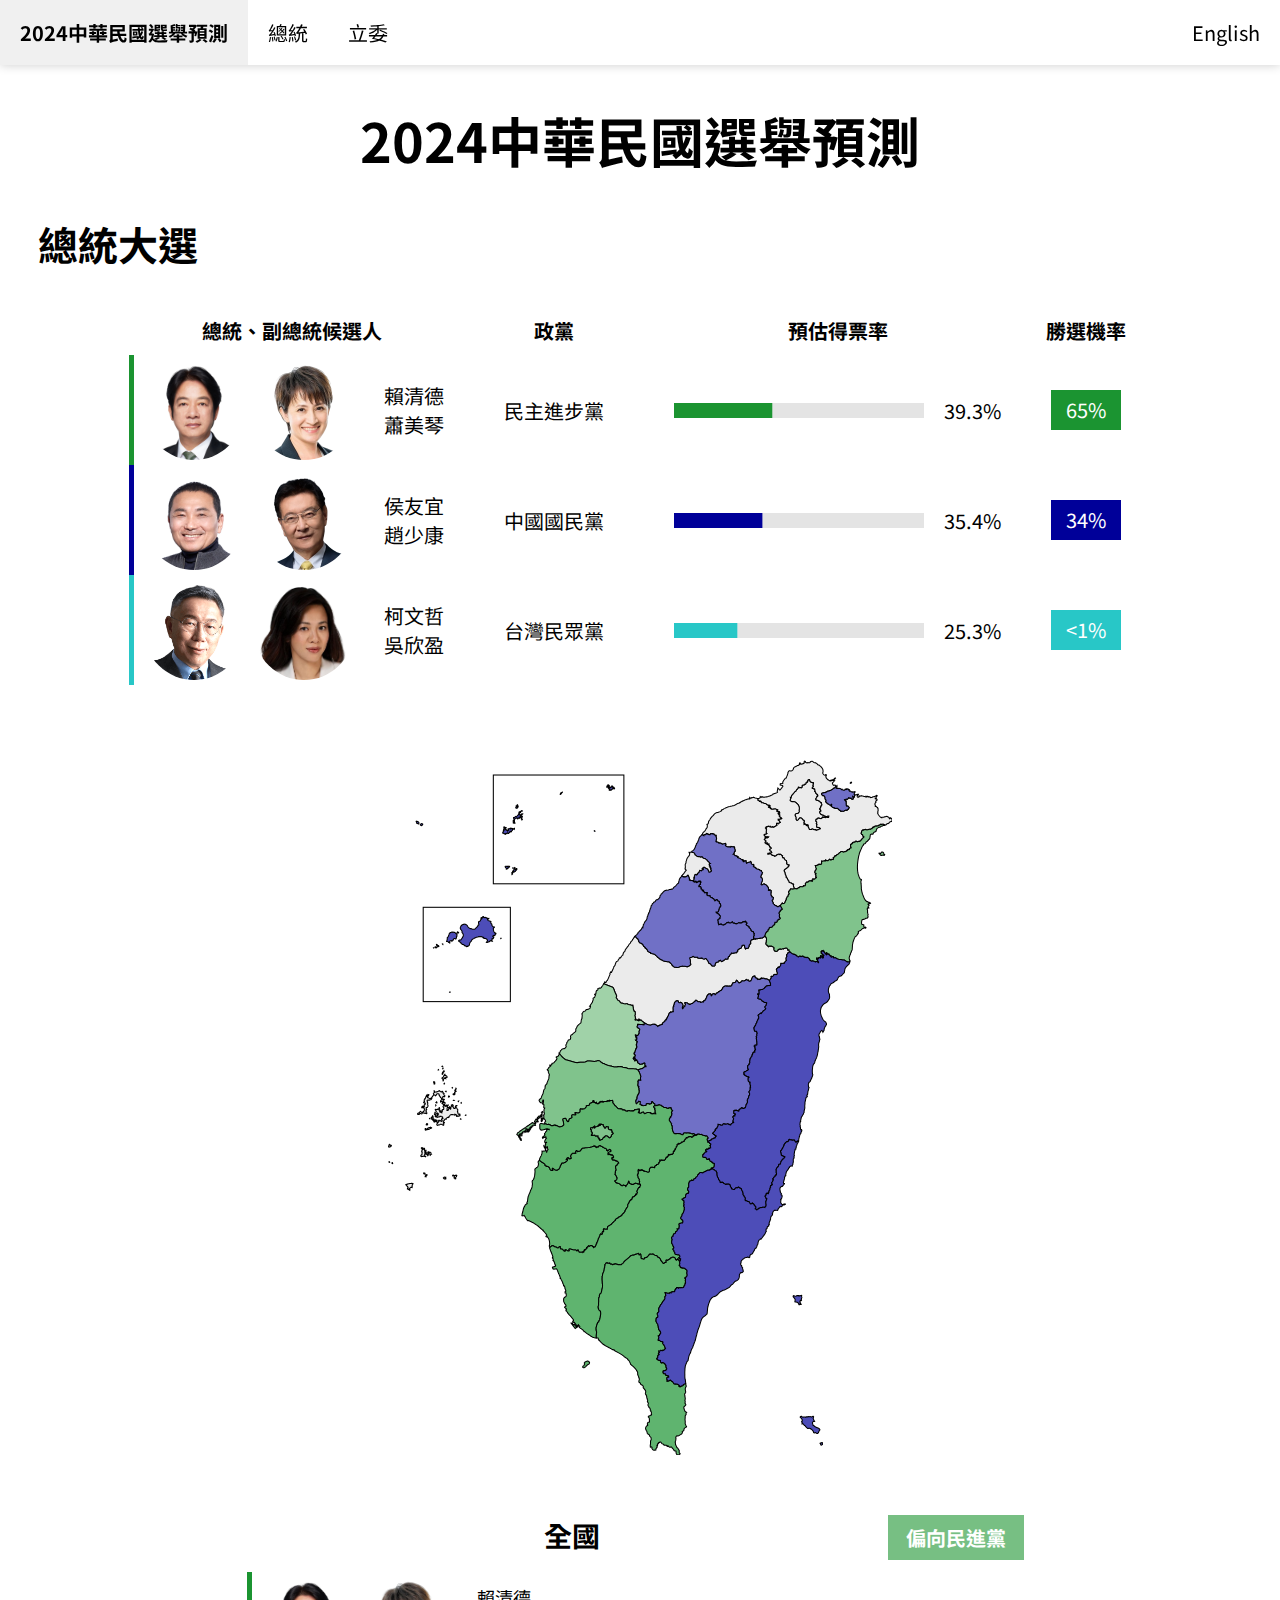
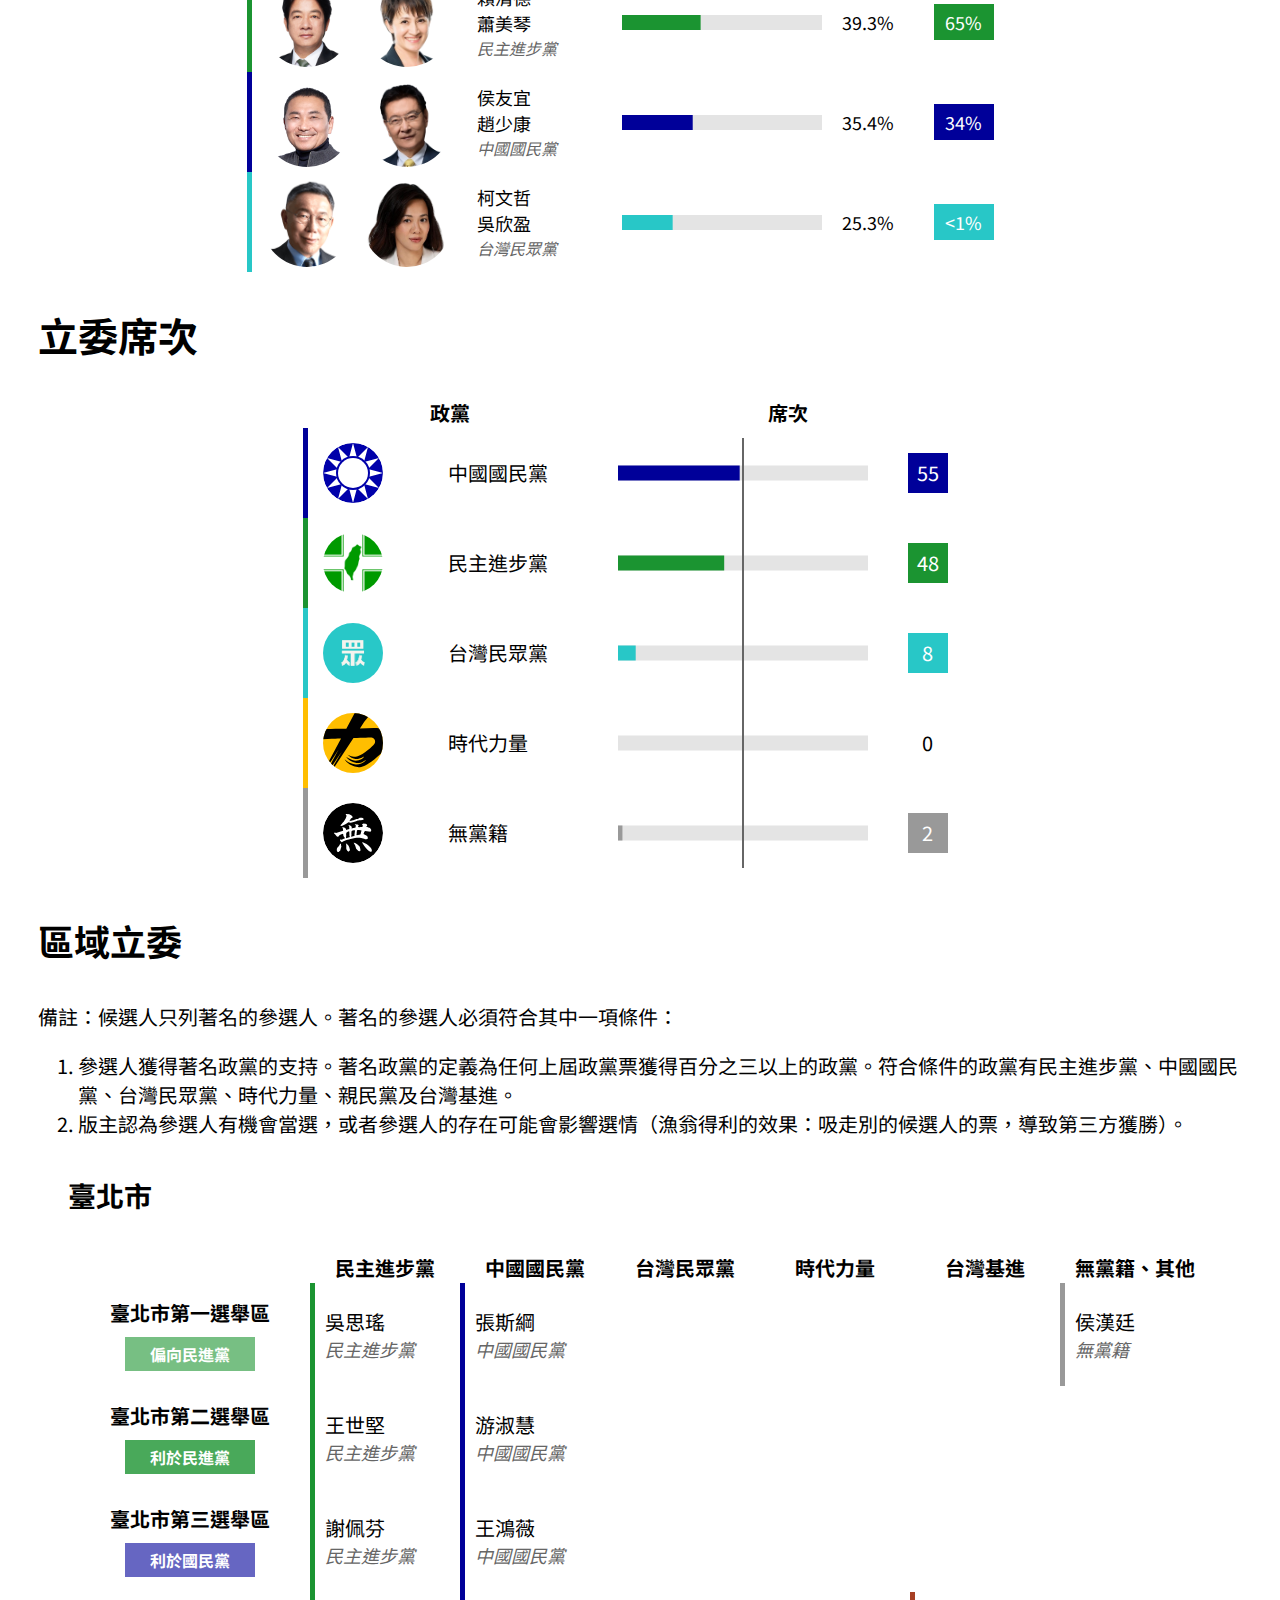
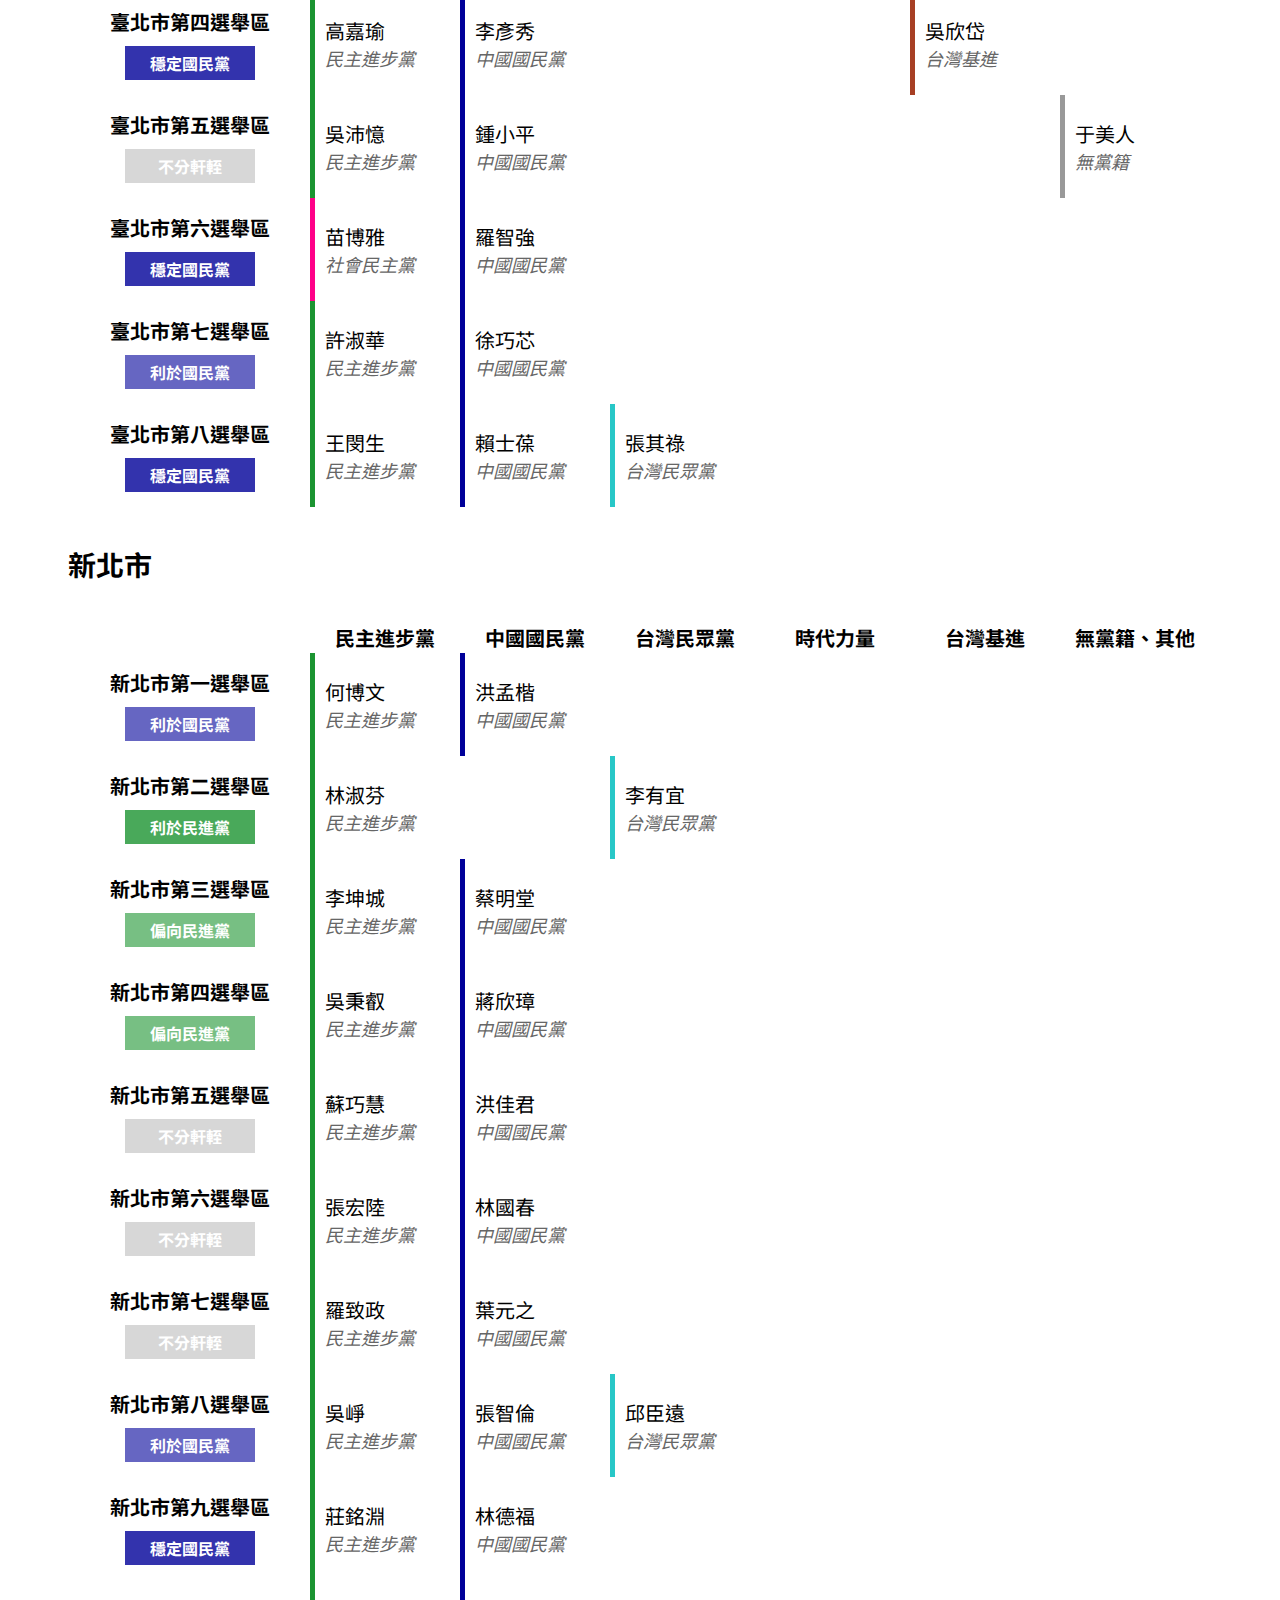
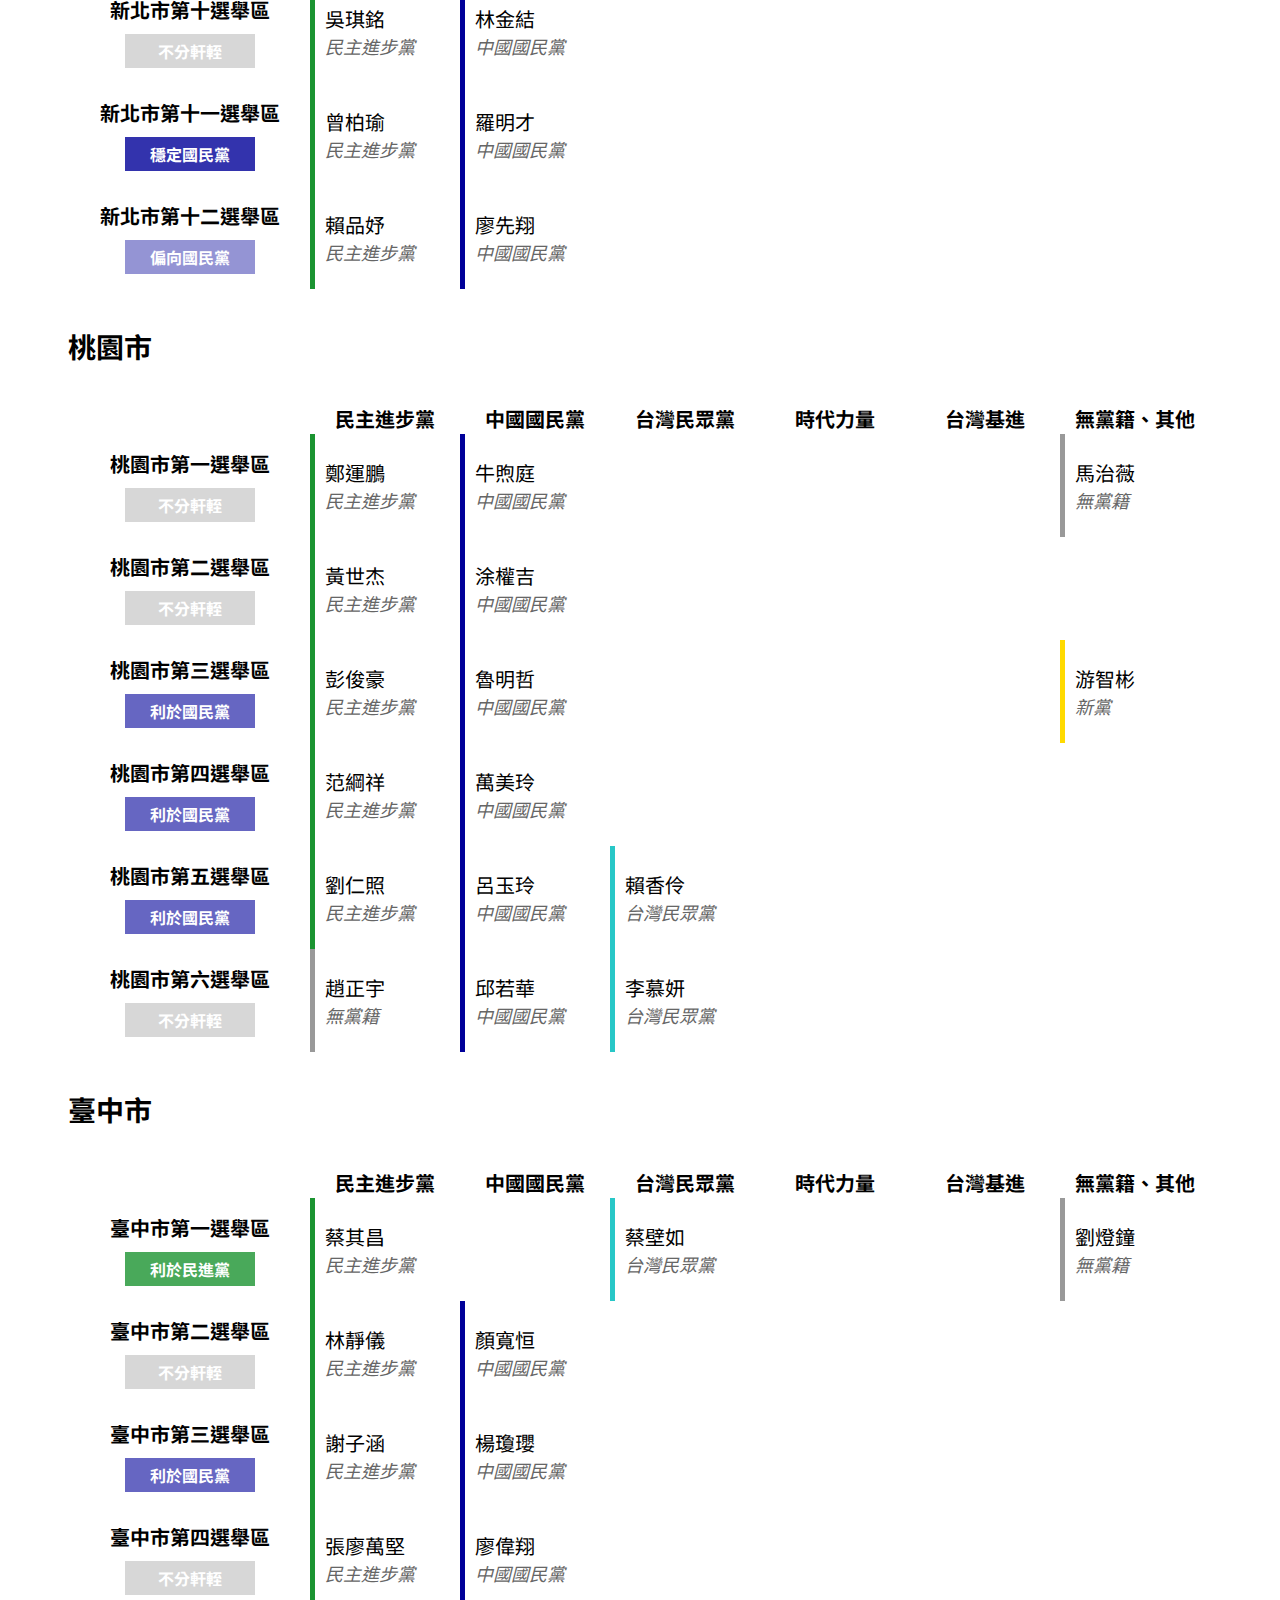
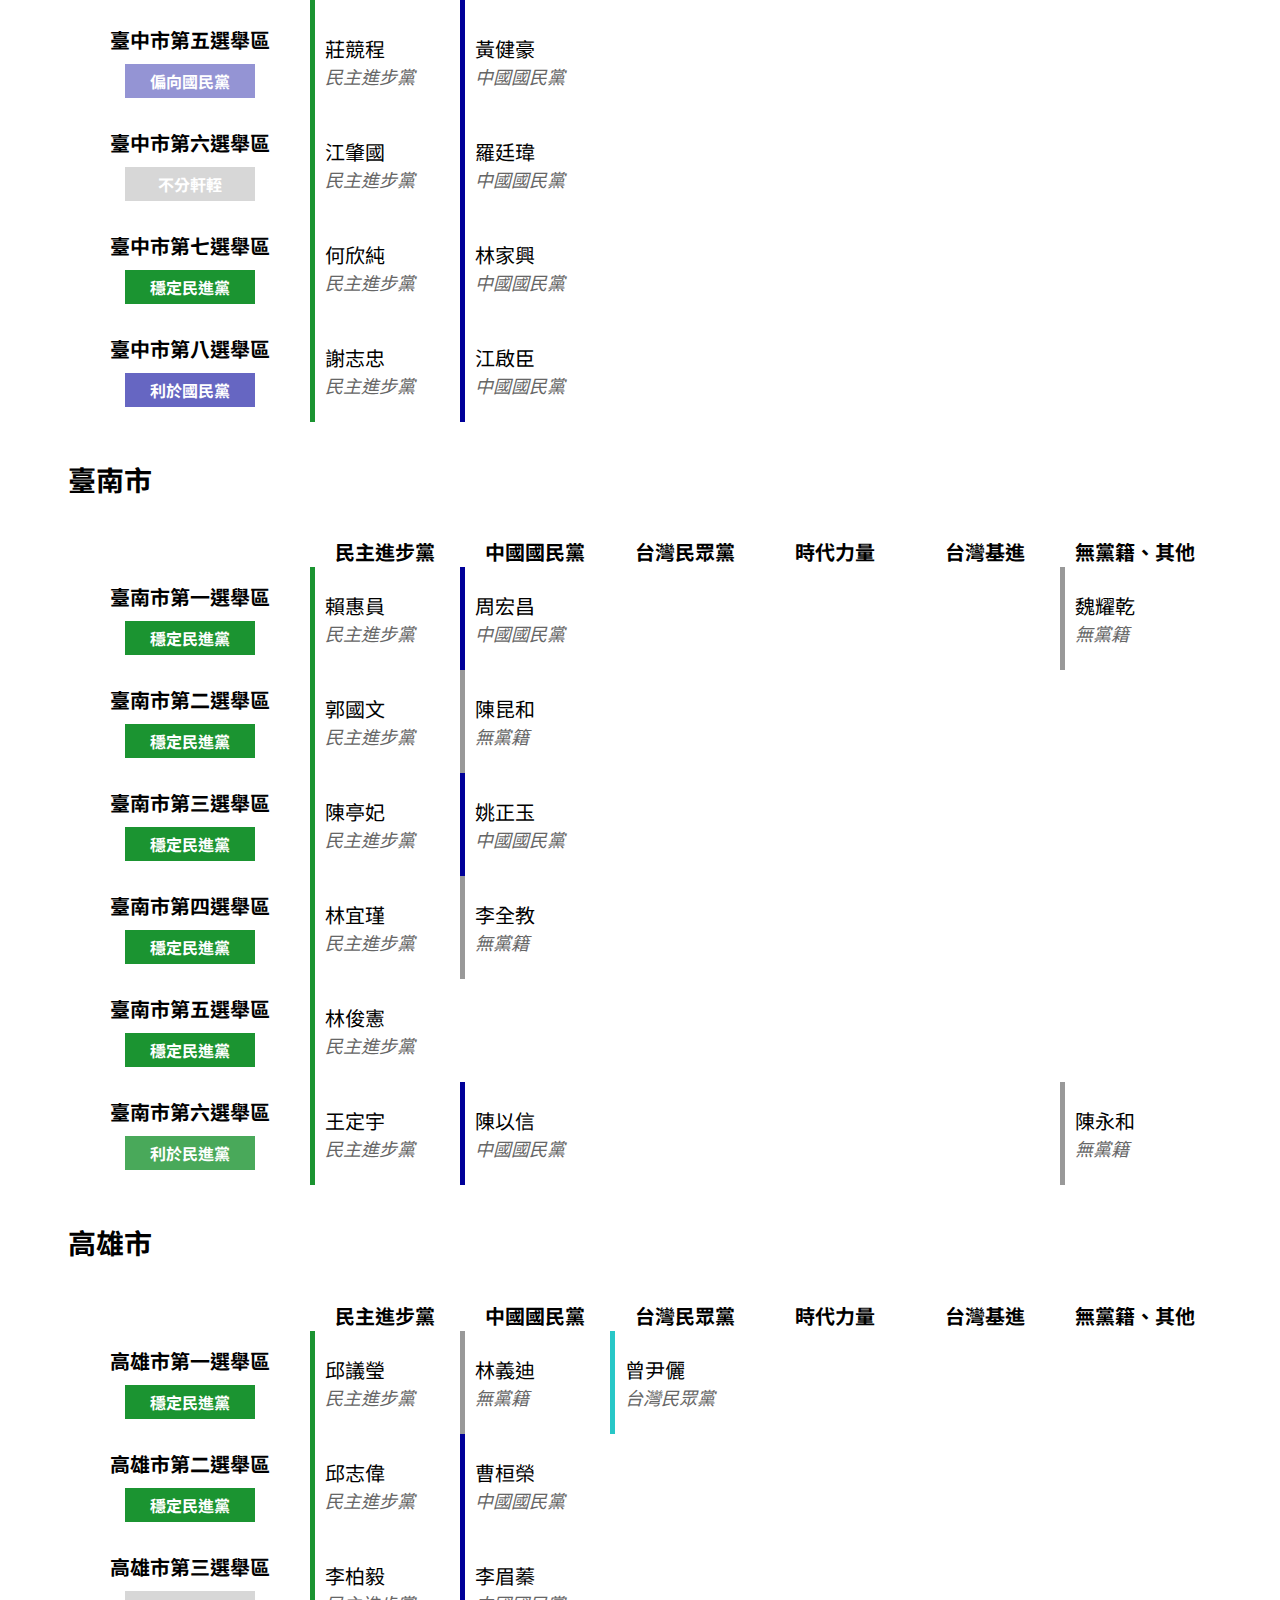
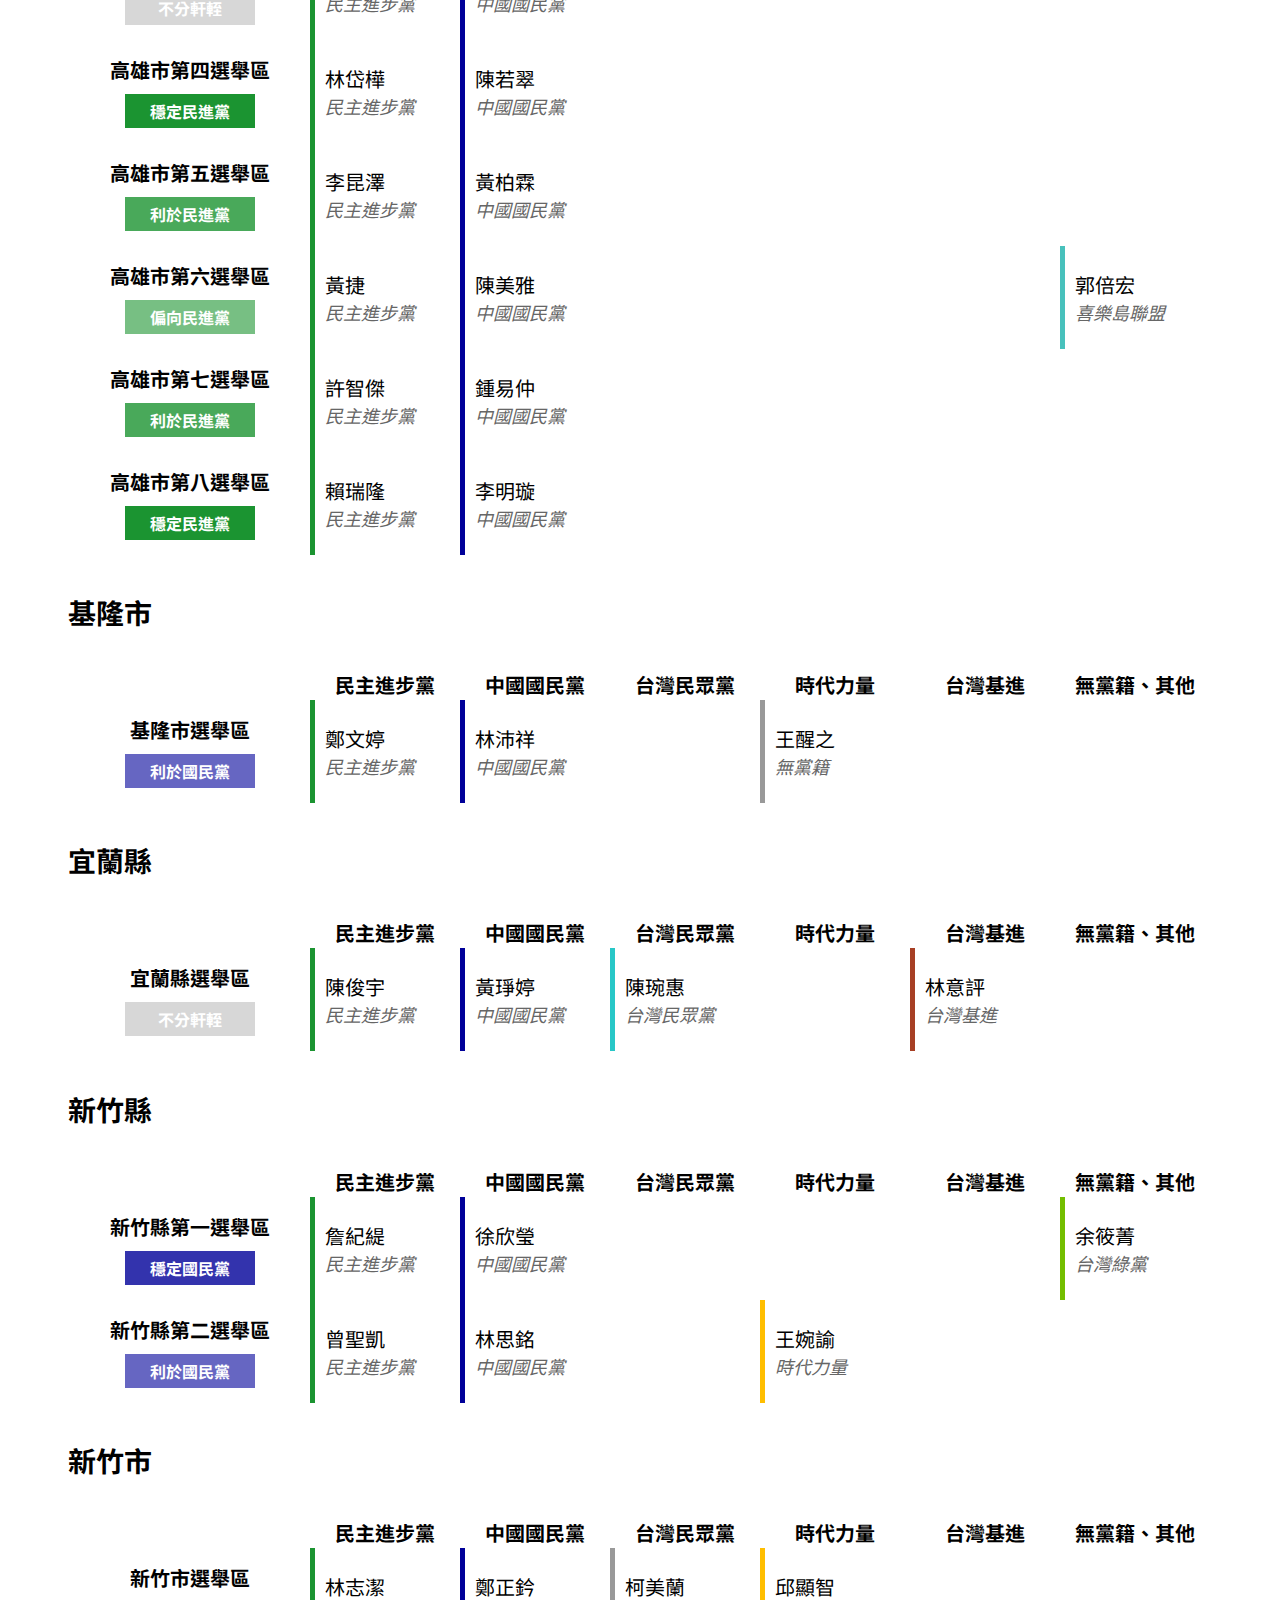
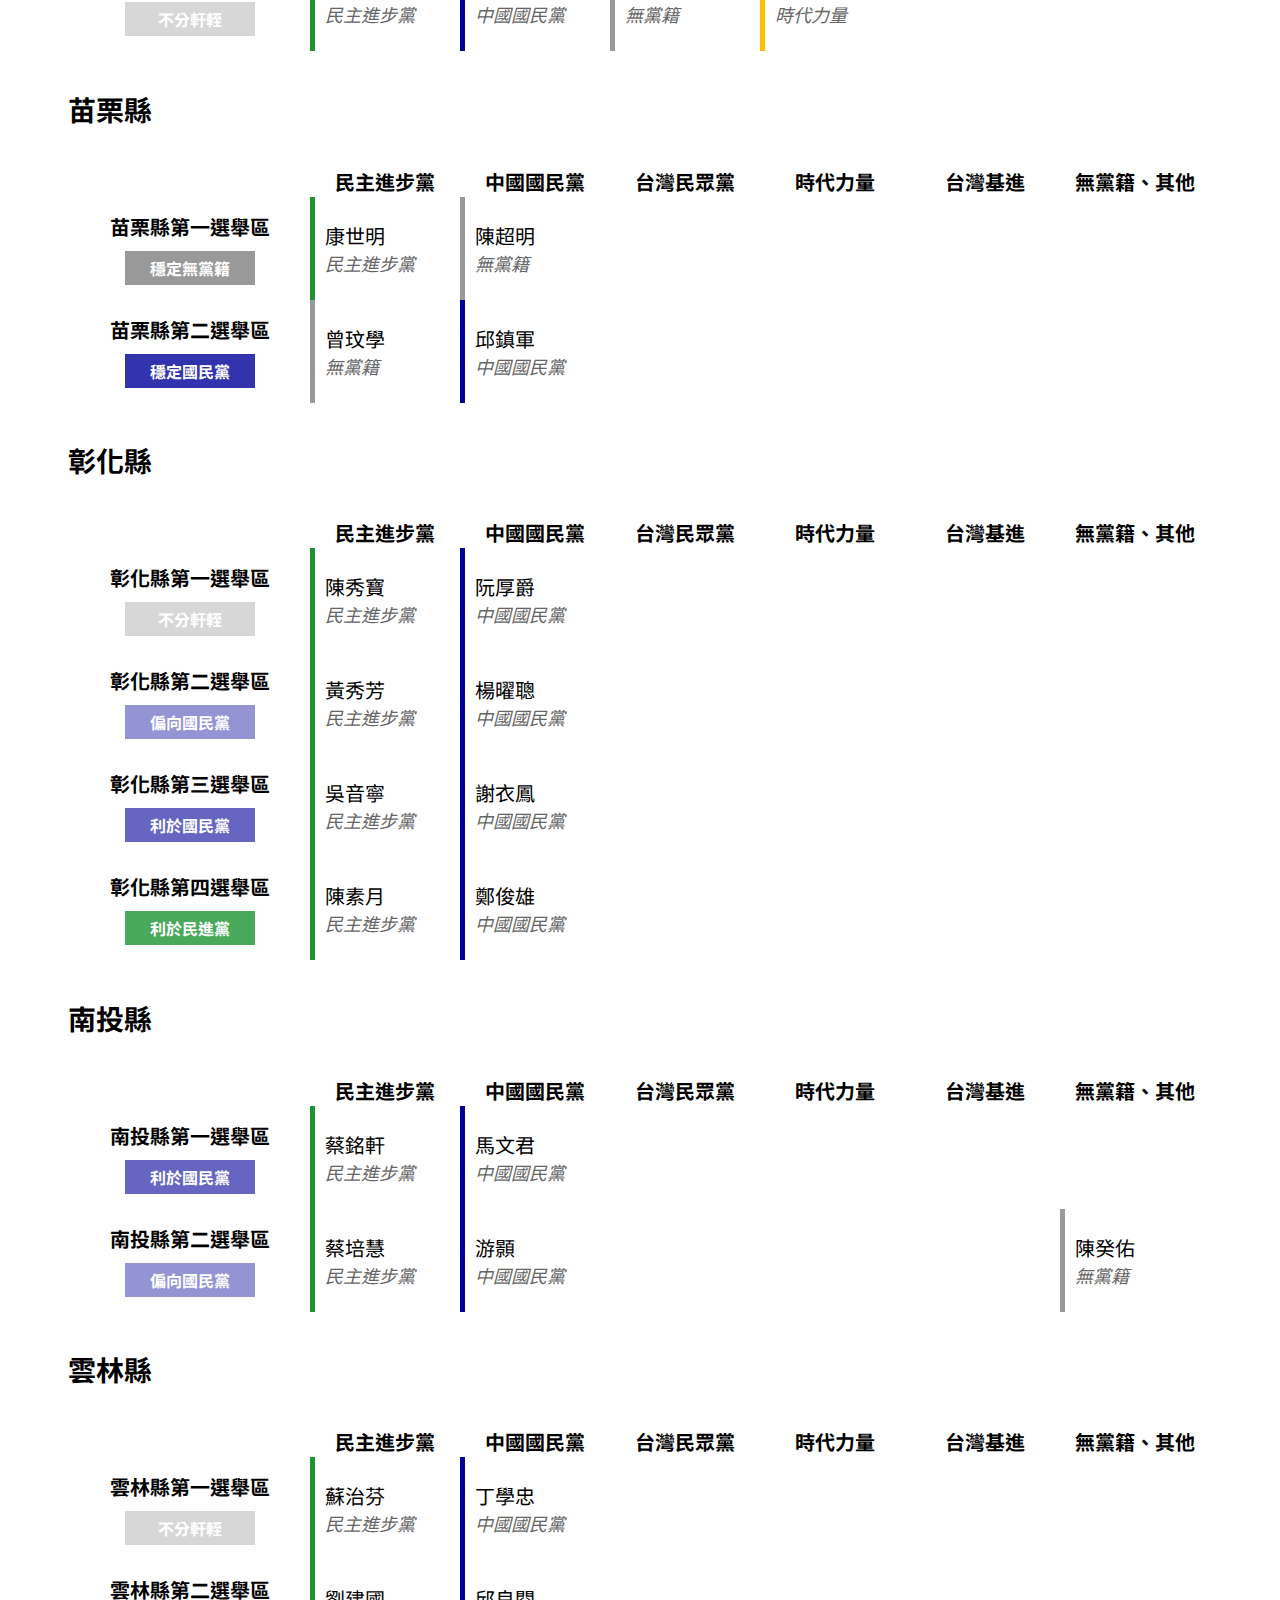
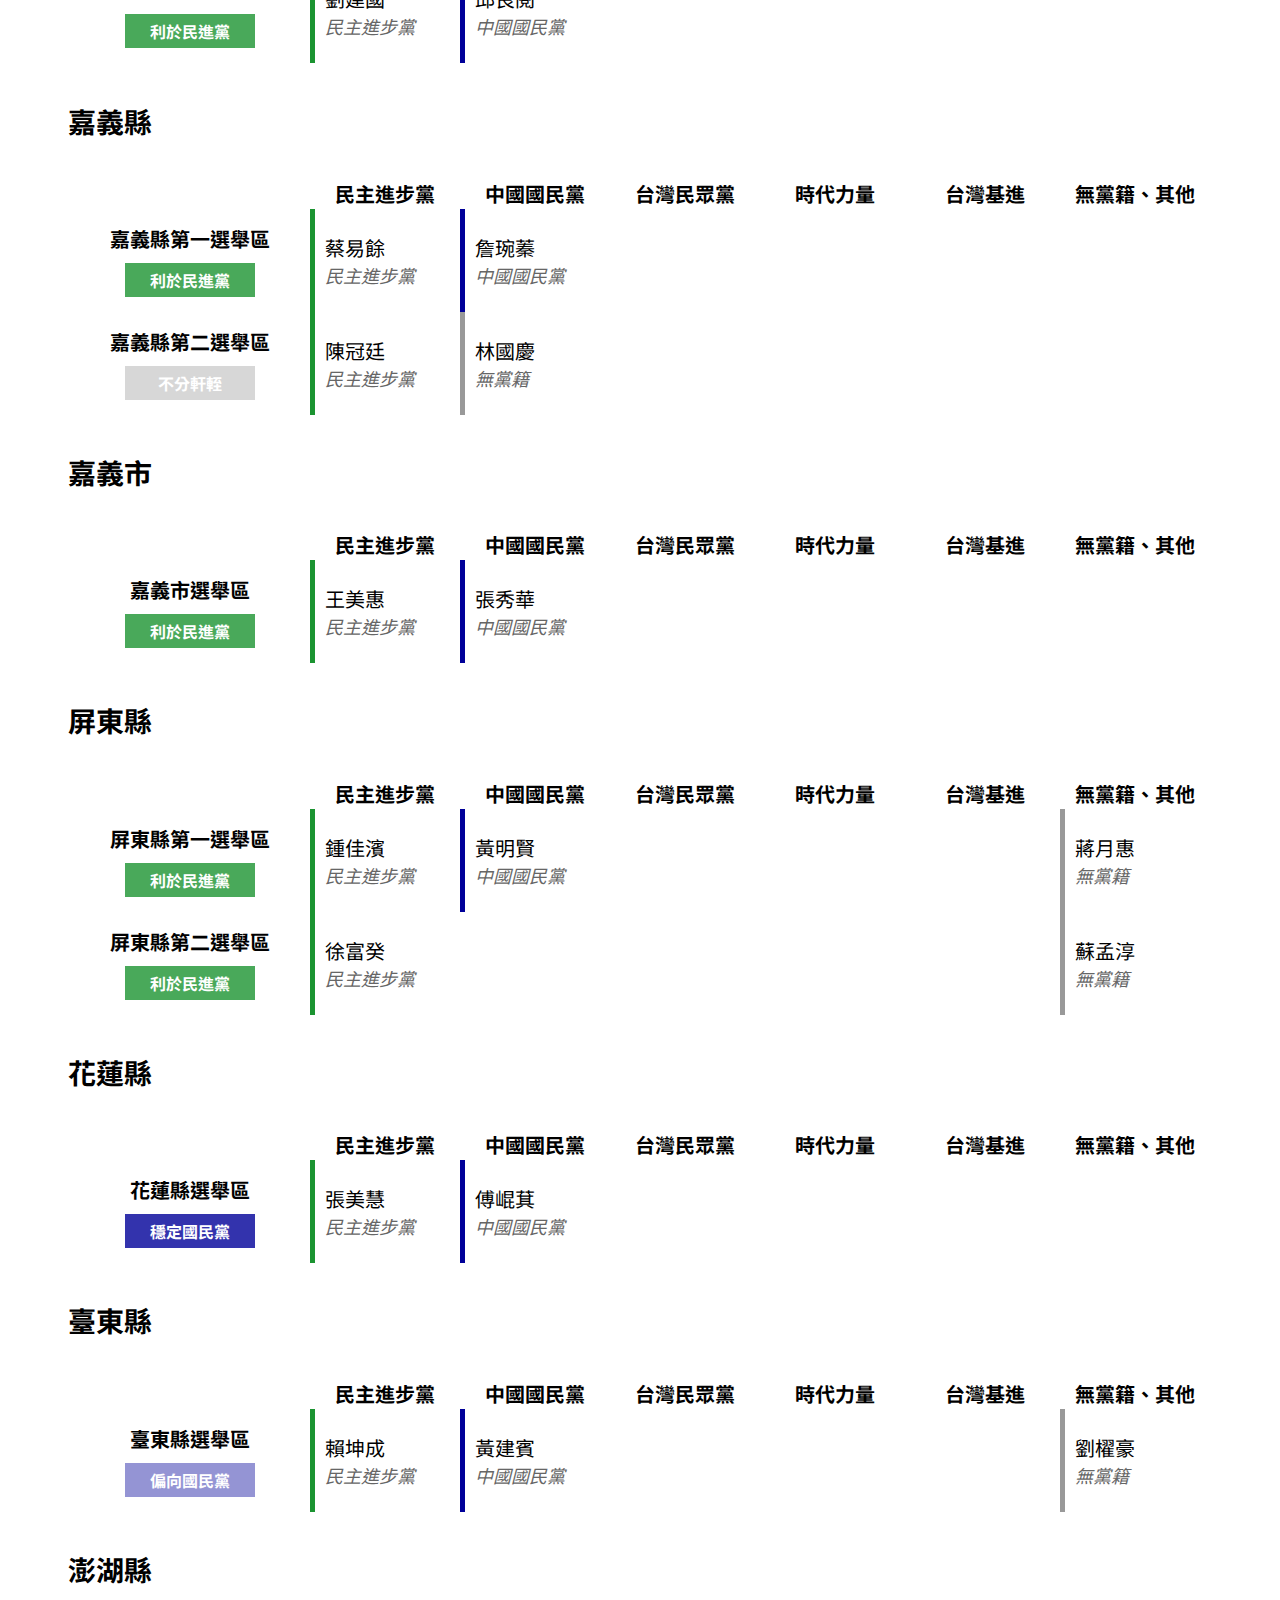
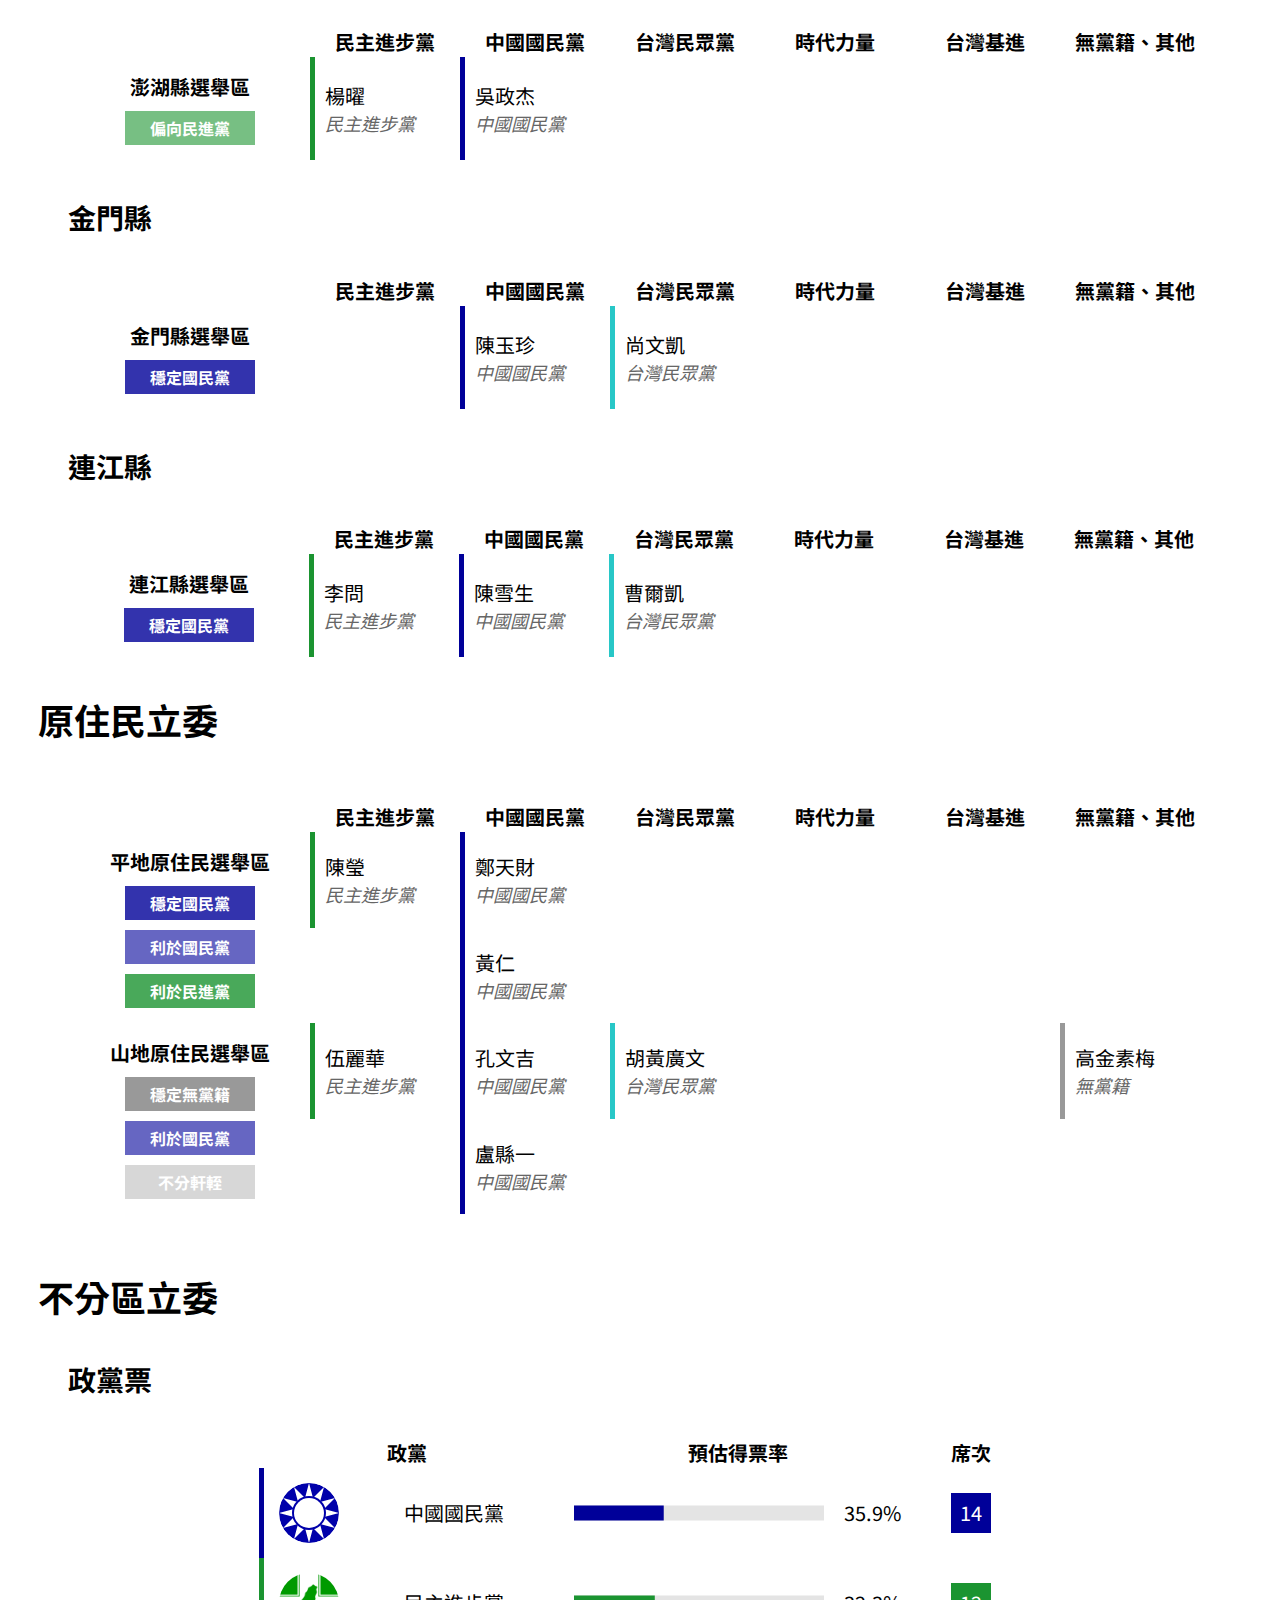
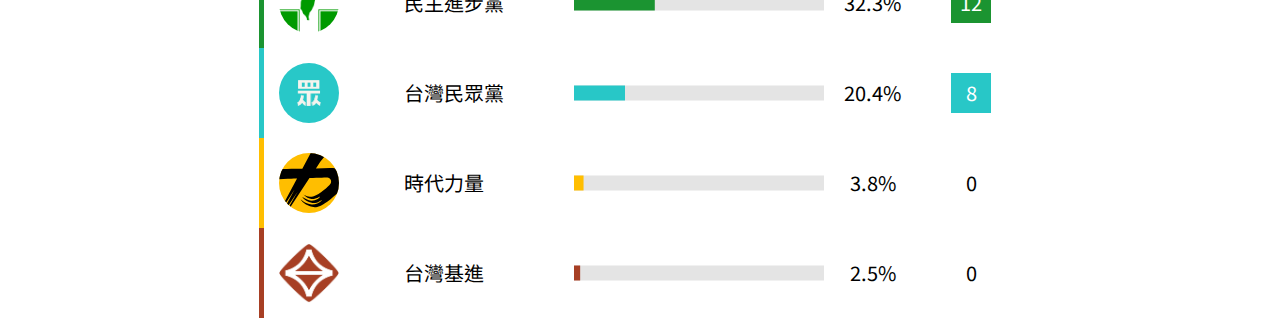
==== commit a0535128: "adding English names, adding nav bar dropdown tab for legislative" ====
--- a/zh/index.html
+++ b/zh/index.html
@@ -11,7 +11,13 @@
 	<ul>
 		<li id="nav-title"><a href="#main">2024中華民國選舉預測</a></li>
 		<li ><a href="#presidential">總統</a></li>
-		<li ><a href="#legislative">立委</a></li>
+		<li ><a href="#legislative">立委</a>
+			<div class="navbar-dropdown">
+			    <a href="#district-legislative">區域立委</a>
+			    <a href="#indigenous-legislative">原住民立委</a>
+			    <a href="#proportional-legislative">不分區立委</a>
+			  </div>
+		</li>
 		<li id="lang-en"><a href="../index.html">English</a></li>
 	</ul>
 </div>
@@ -321,7 +327,7 @@
 		</div>
 
 		<div class="district-legislative">
-			<h3>區域立委</h3>
+			<h3 id="district-legislative">區域立委</h3>
 			<div class="legislative-note">
 				備註：候選人只列著名的參選人。著名的參選人必須符合其中一項條件：
 				<ol><li>參選人獲得著名政黨的支持。著名政黨的定義為任何上屆政黨票獲得百分之三以上的政黨。符合條件的政黨有民主進步黨、中國國民黨、台灣民眾黨、時代力量、親民黨及台灣基進。</li><li>版主認為參選人有機會當選，或者參選人的存在可能會影響選情（漁翁得利的效果：吸走別的候選人的票，導致第三方獲勝）。</li></ol>
@@ -1307,7 +1313,7 @@
 		</div>
 
 		<div class="indigenous-legislative">
-			<h3>原住民立委</h3>
+			<h3 id="indigenous-legislative">原住民立委</h3>
 			<table class="indigenous">
 				<thead>
 					<tr class="header-row">
@@ -1362,7 +1368,7 @@
 		</div>
 
 		<div class="proportional-legislative">
-			<h3>不分區立委</h3>
+			<h3 id="proportional-legislative">不分區立委</h3>
 			<h4>政黨票</h4>
 				<table>
 					<tr class="header-row">
--- a/index.css
+++ b/index.css
@@ -19,7 +19,6 @@
   list-style-type: none;
   margin: 0;
   padding: 0;
-  overflow: hidden;
   background-color: white;
   font-size: 18px;
   box-shadow: 0px 0px 10px 0px rgba(0,0,0,.2);
@@ -41,6 +40,22 @@
   background-color: #F0F0F0;
 }
 
+.navbar-dropdown {
+  display: none;
+  position: absolute;
+  background-color: white;
+  box-shadow: 0px 10px 10px 0px rgba(0,0,0,.2);
+  min-width: 160px;
+}
+
+.navbar ul li .navbar-dropdown a {
+  text-align: left;
+}
+
+.navbar ul li:hover .navbar-dropdown {
+  display: block;
+}
+
 #nav-title {
   font-weight: 700;
 }
@@ -54,7 +69,7 @@
   scroll-margin-top: 100px;
 }
 
-#presidential, #legislative {
+#presidential, #legislative, #district-legislative, #indigenous-legislative, #proportional-legislative {
   scroll-margin-top: 75px;
 }
 
@@ -191,8 +206,8 @@
 }
 
 .candidate {
-  padding: 10px 35px 10px 10px;
-  width: 100px;
+  padding: 10px 25px 10px 10px;
+  width: 110px;
   border-left: 5px solid transparent;
 }
 
